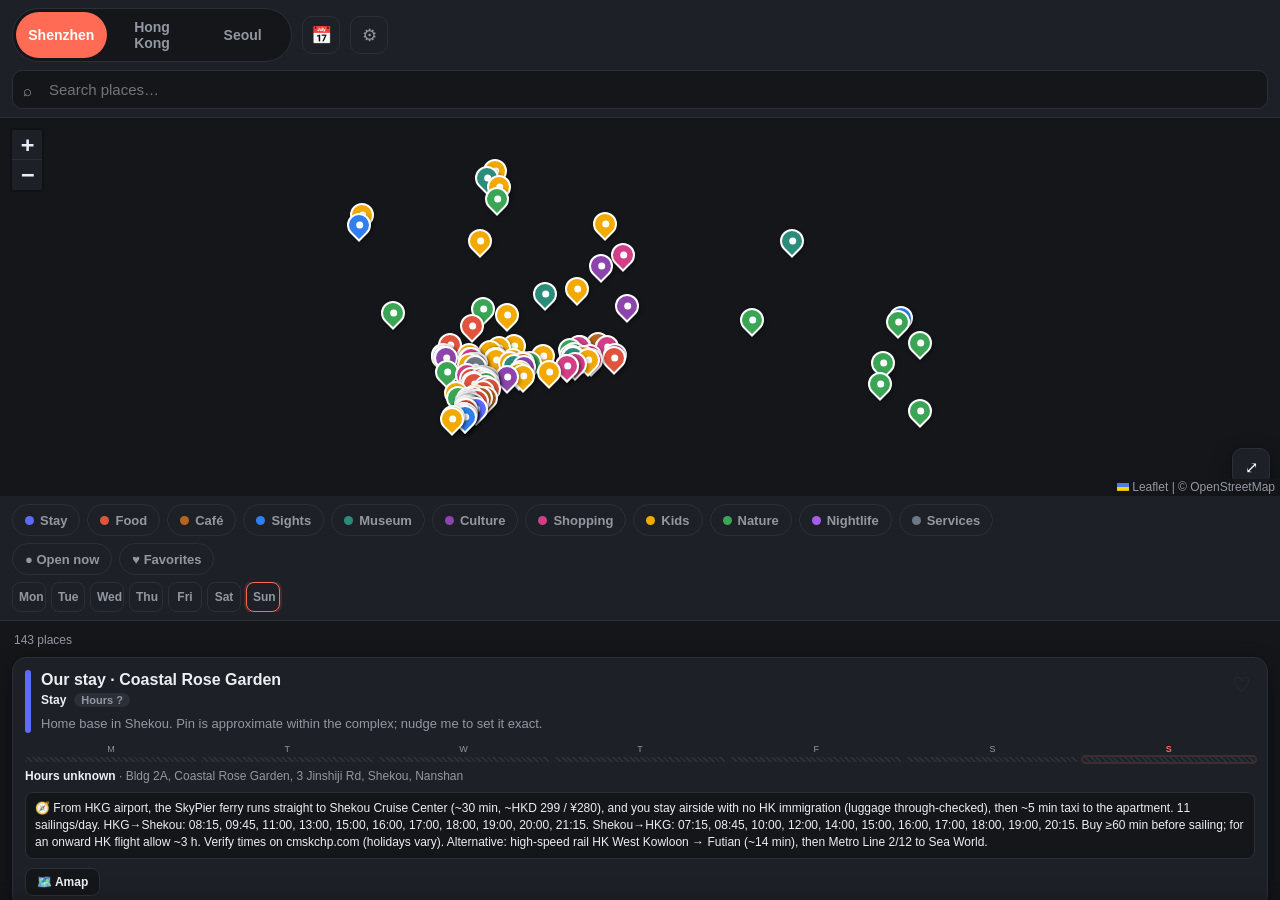
==== index.html @ 774f32a3 "Add 13 outdoor playgrounds within 45 min of Shekou (10 free park playgrounds + 3 paid outdoor farms)" ====
<!doctype html>
<html lang="en">
<head>
<meta charset="utf-8">
<meta name="viewport" content="width=device-width, initial-scale=1, maximum-scale=1, viewport-fit=cover">
<meta name="apple-mobile-web-app-capable" content="yes">
<meta name="apple-mobile-web-app-status-bar-style" content="black-translucent">
<meta name="theme-color" content="#14161a">
<title>Shenzhen · Seoul guide</title>
<style>
/* required styles */

.leaflet-pane,
.leaflet-tile,
.leaflet-marker-icon,
.leaflet-marker-shadow,
.leaflet-tile-container,
.leaflet-pane > svg,
.leaflet-pane > canvas,
.leaflet-zoom-box,
.leaflet-image-layer,
.leaflet-layer {
	position: absolute;
	left: 0;
	top: 0;
	}
.leaflet-container {
	overflow: hidden;
	}
.leaflet-tile,
.leaflet-marker-icon,
.leaflet-marker-shadow {
	-webkit-user-select: none;
	   -moz-user-select: none;
	        user-select: none;
	  -webkit-user-drag: none;
	}
/* Prevents IE11 from highlighting tiles in blue */
.leaflet-tile::selection {
	background: transparent;
}
/* Safari renders non-retina tile on retina better with this, but Chrome is worse */
.leaflet-safari .leaflet-tile {
	image-rendering: -webkit-optimize-contrast;
	}
/* hack that prevents hw layers "stretching" when loading new tiles */
.leaflet-safari .leaflet-tile-container {
	width: 1600px;
	height: 1600px;
	-webkit-transform-origin: 0 0;
	}
.leaflet-marker-icon,
.leaflet-marker-shadow {
	display: block;
	}
/* .leaflet-container svg: reset svg max-width decleration shipped in Joomla! (joomla.org) 3.x */
/* .leaflet-container img: map is broken in FF if you have max-width: 100% on tiles */
.leaflet-container .leaflet-overlay-pane svg {
	max-width: none !important;
	max-height: none !important;
	}
.leaflet-container .leaflet-marker-pane img,
.leaflet-container .leaflet-shadow-pane img,
.leaflet-container .leaflet-tile-pane img,
.leaflet-container img.leaflet-image-layer,
.leaflet-container .leaflet-tile {
	max-width: none !important;
	max-height: none !important;
	width: auto;
	padding: 0;
	}

.leaflet-container img.leaflet-tile {
	/* See: https://bugs.chromium.org/p/chromium/issues/detail?id=600120 */
	mix-blend-mode: plus-lighter;
}

.leaflet-container.leaflet-touch-zoom {
	-ms-touch-action: pan-x pan-y;
	touch-action: pan-x pan-y;
	}
.leaflet-container.leaflet-touch-drag {
	-ms-touch-action: pinch-zoom;
	/* Fallback for FF which doesn't support pinch-zoom */
	touch-action: none;
	touch-action: pinch-zoom;
}
.leaflet-container.leaflet-touch-drag.leaflet-touch-zoom {
	-ms-touch-action: none;
	touch-action: none;
}
.leaflet-container {
	-webkit-tap-highlight-color: transparent;
}
.leaflet-container a {
	-webkit-tap-highlight-color: rgba(51, 181, 229, 0.4);
}
.leaflet-tile {
	filter: inherit;
	visibility: hidden;
	}
.leaflet-tile-loaded {
	visibility: inherit;
	}
.leaflet-zoom-box {
	width: 0;
	height: 0;
	-moz-box-sizing: border-box;
	     box-sizing: border-box;
	z-index: 800;
	}
/* workaround for https://bugzilla.mozilla.org/show_bug.cgi?id=888319 */
.leaflet-overlay-pane svg {
	-moz-user-select: none;
	}

.leaflet-pane         { z-index: 400; }

.leaflet-tile-pane    { z-index: 200; }
.leaflet-overlay-pane { z-index: 400; }
.leaflet-shadow-pane  { z-index: 500; }
.leaflet-marker-pane  { z-index: 600; }
.leaflet-tooltip-pane   { z-index: 650; }
.leaflet-popup-pane   { z-index: 700; }

.leaflet-map-pane canvas { z-index: 100; }
.leaflet-map-pane svg    { z-index: 200; }

.leaflet-vml-shape {
	width: 1px;
	height: 1px;
	}
.lvml {
	behavior: url(#default#VML);
	display: inline-block;
	position: absolute;
	}


/* control positioning */

.leaflet-control {
	position: relative;
	z-index: 800;
	pointer-events: visiblePainted; /* IE 9-10 doesn't have auto */
	pointer-events: auto;
	}
.leaflet-top,
.leaflet-bottom {
	position: absolute;
	z-index: 1000;
	pointer-events: none;
	}
.leaflet-top {
	top: 0;
	}
.leaflet-right {
	right: 0;
	}
.leaflet-bottom {
	bottom: 0;
	}
.leaflet-left {
	left: 0;
	}
.leaflet-control {
	float: left;
	clear: both;
	}
.leaflet-right .leaflet-control {
	float: right;
	}
.leaflet-top .leaflet-control {
	margin-top: 10px;
	}
.leaflet-bottom .leaflet-control {
	margin-bottom: 10px;
	}
.leaflet-left .leaflet-control {
	margin-left: 10px;
	}
.leaflet-right .leaflet-control {
	margin-right: 10px;
	}


/* zoom and fade animations */

.leaflet-fade-anim .leaflet-popup {
	opacity: 0;
	-webkit-transition: opacity 0.2s linear;
	   -moz-transition: opacity 0.2s linear;
	        transition: opacity 0.2s linear;
	}
.leaflet-fade-anim .leaflet-map-pane .leaflet-popup {
	opacity: 1;
	}
.leaflet-zoom-animated {
	-webkit-transform-origin: 0 0;
	    -ms-transform-origin: 0 0;
	        transform-origin: 0 0;
	}
svg.leaflet-zoom-animated {
	will-change: transform;
}

.leaflet-zoom-anim .leaflet-zoom-animated {
	-webkit-transition: -webkit-transform 0.25s cubic-bezier(0,0,0.25,1);
	   -moz-transition:    -moz-transform 0.25s cubic-bezier(0,0,0.25,1);
	        transition:         transform 0.25s cubic-bezier(0,0,0.25,1);
	}
.leaflet-zoom-anim .leaflet-tile,
.leaflet-pan-anim .leaflet-tile {
	-webkit-transition: none;
	   -moz-transition: none;
	        transition: none;
	}

.leaflet-zoom-anim .leaflet-zoom-hide {
	visibility: hidden;
	}


/* cursors */

.leaflet-interactive {
	cursor: pointer;
	}
.leaflet-grab {
	cursor: -webkit-grab;
	cursor:    -moz-grab;
	cursor:         grab;
	}
.leaflet-crosshair,
.leaflet-crosshair .leaflet-interactive {
	cursor: crosshair;
	}
.leaflet-popup-pane,
.leaflet-control {
	cursor: auto;
	}
.leaflet-dragging .leaflet-grab,
.leaflet-dragging .leaflet-grab .leaflet-interactive,
.leaflet-dragging .leaflet-marker-draggable {
	cursor: move;
	cursor: -webkit-grabbing;
	cursor:    -moz-grabbing;
	cursor:         grabbing;
	}

/* marker & overlays interactivity */
.leaflet-marker-icon,
.leaflet-marker-shadow,
.leaflet-image-layer,
.leaflet-pane > svg path,
.leaflet-tile-container {
	pointer-events: none;
	}

.leaflet-marker-icon.leaflet-interactive,
.leaflet-image-layer.leaflet-interactive,
.leaflet-pane > svg path.leaflet-interactive,
svg.leaflet-image-layer.leaflet-interactive path {
	pointer-events: visiblePainted; /* IE 9-10 doesn't have auto */
	pointer-events: auto;
	}

/* visual tweaks */

.leaflet-container {
	background: #ddd;
	outline-offset: 1px;
	}
.leaflet-container a {
	color: #0078A8;
	}
.leaflet-zoom-box {
	border: 2px dotted #38f;
	background: rgba(255,255,255,0.5);
	}


/* general typography */
.leaflet-container {
	font-family: "Helvetica Neue", Arial, Helvetica, sans-serif;
	font-size: 12px;
	font-size: 0.75rem;
	line-height: 1.5;
	}


/* general toolbar styles */

.leaflet-bar {
	box-shadow: 0 1px 5px rgba(0,0,0,0.65);
	border-radius: 4px;
	}
.leaflet-bar a {
	background-color: #fff;
	border-bottom: 1px solid #ccc;
	width: 26px;
	height: 26px;
	line-height: 26px;
	display: block;
	text-align: center;
	text-decoration: none;
	color: black;
	}
.leaflet-bar a,
.leaflet-control-layers-toggle {
	background-position: 50% 50%;
	background-repeat: no-repeat;
	display: block;
	}
.leaflet-bar a:hover,
.leaflet-bar a:focus {
	background-color: #f4f4f4;
	}
.leaflet-bar a:first-child {
	border-top-left-radius: 4px;
	border-top-right-radius: 4px;
	}
.leaflet-bar a:last-child {
	border-bottom-left-radius: 4px;
	border-bottom-right-radius: 4px;
	border-bottom: none;
	}
.leaflet-bar a.leaflet-disabled {
	cursor: default;
	background-color: #f4f4f4;
	color: #bbb;
	}

.leaflet-touch .leaflet-bar a {
	width: 30px;
	height: 30px;
	line-height: 30px;
	}
.leaflet-touch .leaflet-bar a:first-child {
	border-top-left-radius: 2px;
	border-top-right-radius: 2px;
	}
.leaflet-touch .leaflet-bar a:last-child {
	border-bottom-left-radius: 2px;
	border-bottom-right-radius: 2px;
	}

/* zoom control */

.leaflet-control-zoom-in,
.leaflet-control-zoom-out {
	font: bold 18px 'Lucida Console', Monaco, monospace;
	text-indent: 1px;
	}

.leaflet-touch .leaflet-control-zoom-in, .leaflet-touch .leaflet-control-zoom-out  {
	font-size: 22px;
	}


/* layers control */

.leaflet-control-layers {
	box-shadow: 0 1px 5px rgba(0,0,0,0.4);
	background: #fff;
	border-radius: 5px;
	}
.leaflet-control-layers-toggle {
	background-image: url(images/layers.png);
	width: 36px;
	height: 36px;
	}
.leaflet-retina .leaflet-control-layers-toggle {
	background-image: url(images/layers-2x.png);
	background-size: 26px 26px;
	}
.leaflet-touch .leaflet-control-layers-toggle {
	width: 44px;
	height: 44px;
	}
.leaflet-control-layers .leaflet-control-layers-list,
.leaflet-control-layers-expanded .leaflet-control-layers-toggle {
	display: none;
	}
.leaflet-control-layers-expanded .leaflet-control-layers-list {
	display: block;
	position: relative;
	}
.leaflet-control-layers-expanded {
	padding: 6px 10px 6px 6px;
	color: #333;
	background: #fff;
	}
.leaflet-control-layers-scrollbar {
	overflow-y: scroll;
	overflow-x: hidden;
	padding-right: 5px;
	}
.leaflet-control-layers-selector {
	margin-top: 2px;
	position: relative;
	top: 1px;
	}
.leaflet-control-layers label {
	display: block;
	font-size: 13px;
	font-size: 1.08333em;
	}
.leaflet-control-layers-separator {
	height: 0;
	border-top: 1px solid #ddd;
	margin: 5px -10px 5px -6px;
	}

/* Default icon URLs */
.leaflet-default-icon-path { /* used only in path-guessing heuristic, see L.Icon.Default */
	background-image: url(images/marker-icon.png);
	}


/* attribution and scale controls */

.leaflet-container .leaflet-control-attribution {
	background: #fff;
	background: rgba(255, 255, 255, 0.8);
	margin: 0;
	}
.leaflet-control-attribution,
.leaflet-control-scale-line {
	padding: 0 5px;
	color: #333;
	line-height: 1.4;
	}
.leaflet-control-attribution a {
	text-decoration: none;
	}
.leaflet-control-attribution a:hover,
.leaflet-control-attribution a:focus {
	text-decoration: underline;
	}
.leaflet-attribution-flag {
	display: inline !important;
	vertical-align: baseline !important;
	width: 1em;
	height: 0.6669em;
	}
.leaflet-left .leaflet-control-scale {
	margin-left: 5px;
	}
.leaflet-bottom .leaflet-control-scale {
	margin-bottom: 5px;
	}
.leaflet-control-scale-line {
	border: 2px solid #777;
	border-top: none;
	line-height: 1.1;
	padding: 2px 5px 1px;
	white-space: nowrap;
	-moz-box-sizing: border-box;
	     box-sizing: border-box;
	background: rgba(255, 255, 255, 0.8);
	text-shadow: 1px 1px #fff;
	}
.leaflet-control-scale-line:not(:first-child) {
	border-top: 2px solid #777;
	border-bottom: none;
	margin-top: -2px;
	}
.leaflet-control-scale-line:not(:first-child):not(:last-child) {
	border-bottom: 2px solid #777;
	}

.leaflet-touch .leaflet-control-attribution,
.leaflet-touch .leaflet-control-layers,
.leaflet-touch .leaflet-bar {
	box-shadow: none;
	}
.leaflet-touch .leaflet-control-layers,
.leaflet-touch .leaflet-bar {
	border: 2px solid rgba(0,0,0,0.2);
	background-clip: padding-box;
	}


/* popup */

.leaflet-popup {
	position: absolute;
	text-align: center;
	margin-bottom: 20px;
	}
.leaflet-popup-content-wrapper {
	padding: 1px;
	text-align: left;
	border-radius: 12px;
	}
.leaflet-popup-content {
	margin: 13px 24px 13px 20px;
	line-height: 1.3;
	font-size: 13px;
	font-size: 1.08333em;
	min-height: 1px;
	}
.leaflet-popup-content p {
	margin: 17px 0;
	margin: 1.3em 0;
	}
.leaflet-popup-tip-container {
	width: 40px;
	height: 20px;
	position: absolute;
	left: 50%;
	margin-top: -1px;
	margin-left: -20px;
	overflow: hidden;
	pointer-events: none;
	}
.leaflet-popup-tip {
	width: 17px;
	height: 17px;
	padding: 1px;

	margin: -10px auto 0;
	pointer-events: auto;

	-webkit-transform: rotate(45deg);
	   -moz-transform: rotate(45deg);
	    -ms-transform: rotate(45deg);
	        transform: rotate(45deg);
	}
.leaflet-popup-content-wrapper,
.leaflet-popup-tip {
	background: white;
	color: #333;
	box-shadow: 0 3px 14px rgba(0,0,0,0.4);
	}
.leaflet-container a.leaflet-popup-close-button {
	position: absolute;
	top: 0;
	right: 0;
	border: none;
	text-align: center;
	width: 24px;
	height: 24px;
	font: 16px/24px Tahoma, Verdana, sans-serif;
	color: #757575;
	text-decoration: none;
	background: transparent;
	}
.leaflet-container a.leaflet-popup-close-button:hover,
.leaflet-container a.leaflet-popup-close-button:focus {
	color: #585858;
	}
.leaflet-popup-scrolled {
	overflow: auto;
	}

.leaflet-oldie .leaflet-popup-content-wrapper {
	-ms-zoom: 1;
	}
.leaflet-oldie .leaflet-popup-tip {
	width: 24px;
	margin: 0 auto;

	-ms-filter: "progid:DXImageTransform.Microsoft.Matrix(M11=0.70710678, M12=0.70710678, M21=-0.70710678, M22=0.70710678)";
	filter: progid:DXImageTransform.Microsoft.Matrix(M11=0.70710678, M12=0.70710678, M21=-0.70710678, M22=0.70710678);
	}

.leaflet-oldie .leaflet-control-zoom,
.leaflet-oldie .leaflet-control-layers,
.leaflet-oldie .leaflet-popup-content-wrapper,
.leaflet-oldie .leaflet-popup-tip {
	border: 1px solid #999;
	}


/* div icon */

.leaflet-div-icon {
	background: #fff;
	border: 1px solid #666;
	}


/* Tooltip */
/* Base styles for the element that has a tooltip */
.leaflet-tooltip {
	position: absolute;
	padding: 6px;
	background-color: #fff;
	border: 1px solid #fff;
	border-radius: 3px;
	color: #222;
	white-space: nowrap;
	-webkit-user-select: none;
	-moz-user-select: none;
	-ms-user-select: none;
	user-select: none;
	pointer-events: none;
	box-shadow: 0 1px 3px rgba(0,0,0,0.4);
	}
.leaflet-tooltip.leaflet-interactive {
	cursor: pointer;
	pointer-events: auto;
	}
.leaflet-tooltip-top:before,
.leaflet-tooltip-bottom:before,
.leaflet-tooltip-left:before,
.leaflet-tooltip-right:before {
	position: absolute;
	pointer-events: none;
	border: 6px solid transparent;
	background: transparent;
	content: "";
	}

/* Directions */

.leaflet-tooltip-bottom {
	margin-top: 6px;
}
.leaflet-tooltip-top {
	margin-top: -6px;
}
.leaflet-tooltip-bottom:before,
.leaflet-tooltip-top:before {
	left: 50%;
	margin-left: -6px;
	}
.leaflet-tooltip-top:before {
	bottom: 0;
	margin-bottom: -12px;
	border-top-color: #fff;
	}
.leaflet-tooltip-bottom:before {
	top: 0;
	margin-top: -12px;
	margin-left: -6px;
	border-bottom-color: #fff;
	}
.leaflet-tooltip-left {
	margin-left: -6px;
}
.leaflet-tooltip-right {
	margin-left: 6px;
}
.leaflet-tooltip-left:before,
.leaflet-tooltip-right:before {
	top: 50%;
	margin-top: -6px;
	}
.leaflet-tooltip-left:before {
	right: 0;
	margin-right: -12px;
	border-left-color: #fff;
	}
.leaflet-tooltip-right:before {
	left: 0;
	margin-left: -12px;
	border-right-color: #fff;
	}

/* Printing */

@media print {
	/* Prevent printers from removing background-images of controls. */
	.leaflet-control {
		-webkit-print-color-adjust: exact;
		print-color-adjust: exact;
		}
	}

/* ===== Shenzhen + Seoul travel guide — mobile-first ===== */
:root {
  --bg: #14161a;
  --surface: #1d2026;
  --ink: #eceef2;
  --ink-soft: #9298a2;
  --line: #2b2f37;
  --accent: #ff6b54;
  --accent-soft: rgba(255,107,84,.16);
  --fav: #ff6b54;
  --shadow: 0 1px 2px rgba(0,0,0,.45), 0 8px 22px rgba(0,0,0,.4);
  --radius: 14px;
  --tap: 44px;
  font-synthesis: none;
}
* { box-sizing: border-box; -webkit-tap-highlight-color: transparent; }
html, body { height: 100%; margin: 0; }
body {
  font-family: -apple-system, BlinkMacSystemFont, "Segoe UI", Roboto, "Helvetica Neue", Arial, "PingFang SC", "Apple SD Gothic Neo", sans-serif;
  color: var(--ink);
  background: var(--bg);
  color-scheme: dark;
  -webkit-text-size-adjust: 100%;
  overscroll-behavior: none;
}
#app { display: flex; flex-direction: column; height: 100dvh; }

/* ---------- Header ---------- */
header {
  flex: 0 0 auto;
  background: var(--surface);
  border-bottom: 1px solid var(--line);
  padding: max(8px, env(safe-area-inset-top)) 12px 8px;
  display: flex; flex-direction: column; gap: 8px;
  z-index: 30;
}
.toprow { display: flex; align-items: center; gap: 10px; }
.cityseg {
  display: inline-flex; background: var(--bg); border: 1px solid var(--line);
  border-radius: 999px; padding: 3px; flex: 1; max-width: 280px;
}
.cityseg button {
  flex: 1; border: 0; background: transparent; color: var(--ink-soft);
  font-size: 14px; font-weight: 600; padding: 7px 10px; border-radius: 999px;
  cursor: pointer; transition: all .15s; min-height: 34px;
}
.cityseg button.active { background: var(--accent); color: #fff; }
.gear {
  flex: 0 0 auto; width: 38px; height: 38px; border-radius: 10px;
  border: 1px solid var(--line); background: var(--surface); font-size: 17px;
  display: grid; place-items: center; cursor: pointer; color: var(--ink-soft);
}
.searchwrap { position: relative; }
.searchwrap input {
  width: 100%; padding: 10px 12px 10px 36px; font-size: 15px;
  border: 1px solid var(--line); border-radius: 10px; background: var(--bg);
  color: var(--ink); outline: none;
}
.searchwrap input:focus { border-color: var(--accent); background: var(--surface); }
.searchwrap .ic { position: absolute; left: 11px; top: 50%; transform: translateY(-50%); color: var(--ink-soft); font-size: 15px; pointer-events: none; }
.searchwrap .clr { position: absolute; right: 8px; top: 50%; transform: translateY(-50%); border: 0; background: var(--line); color: var(--ink-soft); width: 22px; height: 22px; border-radius: 999px; cursor: pointer; display: none; }
.searchwrap.has .clr { display: block; }

/* ---------- Map ---------- */
.mapwrap { flex: 0 0 auto; position: relative; height: 42vh; min-height: 200px; z-index: 10; }
body.mapbig .mapwrap { height: 72vh; }
#map { position: absolute; inset: 0; background: #14161a; }
.maptoggle {
  position: absolute; right: 10px; bottom: 10px; z-index: 500;
  background: var(--surface); border: 1px solid var(--line); border-radius: 10px;
  width: 38px; height: 38px; display: grid; place-items: center; font-size: 16px;
  box-shadow: var(--shadow); cursor: pointer;
}
/* Leaflet pin markers (DivIcon) */
.pin {
  width: 24px; height: 24px; border-radius: 50% 50% 50% 0;
  transform: rotate(-45deg); border: 2px solid #fff;
  box-shadow: 0 2px 4px rgba(0,0,0,.35); position: relative;
}
.pin .dot { position: absolute; inset: 0; margin: auto; width: 7px; height: 7px; background: #fff; border-radius: 50%; transform: rotate(45deg); }
.pin.fav::after {
  content: "♥"; position: absolute; top: -11px; right: -11px; transform: rotate(45deg);
  font-size: 12px; color: var(--fav); text-shadow: 0 0 2px #fff, 0 0 2px #fff;
}
.pin.active { width: 30px; height: 30px; z-index: 1000 !important; }

/* ---------- Filter bar ---------- */
.filters {
  flex: 0 0 auto; background: var(--surface); border-bottom: 1px solid var(--line);
  padding: 8px 0; display: flex; flex-direction: column; gap: 7px; z-index: 20;
}
.chiprow { display: flex; gap: 7px; overflow-x: auto; padding: 0 12px; scrollbar-width: none; -webkit-overflow-scrolling: touch; }
.chiprow::-webkit-scrollbar { display: none; }
.chip {
  flex: 0 0 auto; border: 1px solid var(--line); background: var(--surface);
  color: var(--ink-soft); border-radius: 999px; padding: 6px 12px; font-size: 13px;
  font-weight: 600; cursor: pointer; white-space: nowrap; display: inline-flex;
  align-items: center; gap: 6px; min-height: 32px;
}
.chip .swatch { width: 9px; height: 9px; border-radius: 50%; }
.chip.on { color: #fff; border-color: transparent; }
.chip.toggle.on { background: var(--accent); }
.chip.fav.on { background: var(--fav); }
.daystrip { display: flex; gap: 5px; overflow-x: auto; padding: 0 12px; scrollbar-width: none; }
.daystrip::-webkit-scrollbar { display: none; }
.daybtn {
  flex: 0 0 auto; width: 34px; height: 30px; border-radius: 8px; border: 1px solid var(--line);
  background: var(--surface); color: var(--ink-soft); font-size: 12px; font-weight: 600; cursor: pointer;
}
.daybtn.on { background: var(--accent); color: #fff; border-color: var(--accent); }
.daybtn.today { box-shadow: 0 0 0 2px var(--accent-soft); border-color: var(--accent); }

/* ---------- List ---------- */
.list { flex: 1 1 auto; overflow-y: auto; padding: 10px 12px calc(20px + env(safe-area-inset-bottom)); -webkit-overflow-scrolling: touch; }
.count { font-size: 12px; color: var(--ink-soft); margin: 2px 2px 10px; }
.card {
  background: var(--surface); border: 1px solid var(--line); border-radius: var(--radius);
  padding: 12px; margin-bottom: 10px; box-shadow: var(--shadow); cursor: pointer; position: relative;
  transition: border-color .15s;
}
.card.active { border-color: var(--accent); }
.card .top { display: flex; align-items: flex-start; gap: 10px; }
.card .cat { flex: 0 0 auto; width: 6px; align-self: stretch; border-radius: 99px; min-height: 38px; }
.card .body { flex: 1 1 auto; min-width: 0; }
.card h3 { margin: 0 0 3px; font-size: 16px; font-weight: 700; line-height: 1.25; }
.card .meta { font-size: 12px; color: var(--ink-soft); display: flex; flex-wrap: wrap; gap: 4px 8px; align-items: center; }
.card .catname { color: var(--ink); font-weight: 600; }
.card .desc { font-size: 13px; color: var(--ink-soft); margin: 8px 0 0; line-height: 1.4; }
.heart {
  flex: 0 0 auto; width: 36px; height: 36px; border: 0; background: transparent;
  font-size: 21px; line-height: 1; cursor: pointer; color: var(--line); margin: -4px -4px 0 0;
}
.heart.on { color: var(--fav); }

.status { font-weight: 700; padding: 1px 7px; border-radius: 999px; font-size: 11px; }
.status.open { background: rgba(54,179,107,.18); color: #5fd699; }
.status.closed { background: rgba(255,99,77,.16); color: #ff8a73; }
.status.unknown { background: var(--line); color: var(--ink-soft); }
.price { font-weight: 600; color: var(--ink); }
.price .eur { color: var(--ink-soft); font-weight: 500; }
.free { color: #5fd699; font-weight: 600; }

/* week dots */
.week { display: flex; gap: 4px; margin-top: 9px; }
.week .d { flex: 1; display: flex; flex-direction: column; align-items: center; gap: 3px; }
.week .d .lbl { font-size: 9px; color: var(--ink-soft); text-transform: uppercase; letter-spacing: .02em; }
.week .d .o { width: 100%; height: 5px; border-radius: 99px; background: var(--line); }
.week .d.open .o { background: var(--catcolor, var(--accent)); }
.week .d.unknown .o { background: repeating-linear-gradient(45deg, var(--line), var(--line) 2px, transparent 2px, transparent 4px); }
.week .d.today .lbl { color: var(--accent); font-weight: 800; }
.week .d.today .o { box-shadow: 0 0 0 2px var(--accent-soft); }
.hourline { font-size: 12px; color: var(--ink-soft); margin-top: 7px; }
.hourline b { color: var(--ink); }

.empty { text-align: center; color: var(--ink-soft); padding: 40px 20px; font-size: 14px; }

/* ---------- Leaflet dark ---------- */
.leaflet-container { background: #14161a; }
.leaflet-tile { filter: invert(1) hue-rotate(180deg) brightness(.9) contrast(1.05); }
.leaflet-bar a, .leaflet-bar a:hover { background: var(--surface); color: var(--ink); border-color: var(--line); }
.leaflet-control-attribution { background: rgba(20,22,26,.72) !important; }
.leaflet-control-attribution, .leaflet-control-attribution a { color: var(--ink-soft) !important; }
.leaflet-popup-content-wrapper, .leaflet-popup-tip { border-radius: 12px; background: var(--surface); color: var(--ink); box-shadow: var(--shadow); }
.leaflet-popup-content { margin: 10px 12px; font-family: inherit; }
.leaflet-popup-close-button { color: var(--ink-soft) !important; }
.pop h3 { margin: 0 0 4px; font-size: 15px; }
.pop .meta { font-size: 12px; color: var(--ink-soft); }
.pop .acts { display: flex; gap: 8px; margin-top: 8px; }
.pop a, .pop button.popfav {
  font-size: 12px; font-weight: 600; text-decoration: none; padding: 5px 9px;
  border-radius: 8px; border: 1px solid var(--line); background: var(--surface); color: var(--ink); cursor: pointer;
}
.pop button.popfav.on { color: var(--fav); border-color: var(--fav); }

/* ---------- Settings sheet ---------- */
.sheet-backdrop { position: fixed; inset: 0; background: rgba(0,0,0,.35); z-index: 1000; display: none; }
.sheet-backdrop.show { display: block; }
.sheet {
  position: fixed; left: 0; right: 0; bottom: 0; z-index: 1001; background: var(--surface);
  border-radius: 18px 18px 0 0; padding: 16px 16px calc(20px + env(safe-area-inset-bottom));
  transform: translateY(100%); transition: transform .22s ease; box-shadow: 0 -4px 20px rgba(0,0,0,.15);
}
.sheet.show { transform: translateY(0); }
.sheet h2 { margin: 4px 0 14px; font-size: 16px; }
.sheet .grab { width: 40px; height: 4px; background: var(--line); border-radius: 99px; margin: 0 auto 12px; }
.raterow { display: flex; align-items: center; justify-content: space-between; gap: 12px; margin-bottom: 12px; }
.raterow label { font-size: 14px; }
.raterow .sub { font-size: 12px; color: var(--ink-soft); }
.raterow input { width: 110px; padding: 8px 10px; border: 1px solid var(--line); border-radius: 8px; font-size: 14px; text-align: right; background: var(--bg); color: var(--ink); }
.sheet .note { font-size: 12px; color: var(--ink-soft); margin-top: 6px; line-height: 1.4; }
.sheet .done { width: 100%; margin-top: 8px; padding: 12px; border: 0; border-radius: 10px; background: var(--accent); color: #fff; font-size: 15px; font-weight: 600; cursor: pointer; }

/* ---------- Photos ---------- */
.photos { display: flex; gap: 6px; overflow-x: auto; margin: 2px 0 9px; scrollbar-width: none; -webkit-overflow-scrolling: touch; }
.photos::-webkit-scrollbar { display: none; }
.photos img { height: 92px; width: 124px; flex: 0 0 auto; object-fit: cover; border-radius: 10px; background: var(--line); cursor: zoom-in; }
.pop .pophero { width: 100%; height: 116px; object-fit: cover; border-radius: 8px; margin-bottom: 7px; display: block; }

/* ---------- Commute ---------- */
.commute { font-size: 12px; color: var(--ink); background: var(--bg); border: 1px solid var(--line); border-radius: 8px; padding: 7px 9px; margin-top: 9px; line-height: 1.4; }

/* ---------- Contact ---------- */
.contacts { display: flex; gap: 8px; margin-top: 9px; }
.contact { display: inline-flex; align-items: center; gap: 5px; font-size: 12px; font-weight: 600; text-decoration: none; padding: 6px 11px; border-radius: 8px; border: 1px solid var(--line); background: var(--bg); color: var(--ink); cursor: pointer; }
.contact:active { background: var(--surface); }
.pop .acts .contact { background: var(--surface); }

/* ---------- Toast ---------- */
.toast { position: fixed; left: 50%; bottom: calc(24px + env(safe-area-inset-bottom)); transform: translateX(-50%) translateY(20px); background: var(--ink); color: var(--bg); font-size: 13px; font-weight: 600; padding: 10px 16px; border-radius: 10px; box-shadow: var(--shadow); opacity: 0; transition: opacity .2s, transform .2s; z-index: 3000; pointer-events: none; max-width: 86vw; text-align: center; }
.toast.show { opacity: 1; transform: translateX(-50%) translateY(0); }

/* ---------- Events ---------- */
.evbtn { position: relative; }
.evbadge { position: absolute; top: -4px; right: -4px; min-width: 16px; height: 16px; padding: 0 4px; background: var(--accent); color: #fff; font-size: 10px; font-weight: 700; border-radius: 999px; display: none; align-items: center; justify-content: center; }
.evbadge.show { display: flex; }
.ev-overlay { position: fixed; inset: 0; background: var(--bg); z-index: 1500; transform: translateY(100%); transition: transform .26s ease; display: flex; flex-direction: column; }
.ev-overlay.show { transform: translateY(0); }
.ev-head { display: flex; align-items: center; gap: 10px; padding: max(10px, env(safe-area-inset-top)) 14px 10px; border-bottom: 1px solid var(--line); }
.ev-head h2 { margin: 0; font-size: 17px; }
.ev-head .ev-sub { color: var(--ink-soft); font-size: 12px; margin-left: auto; text-align: right; }
.ev-close { border: 0; background: none; color: var(--accent); font-size: 15px; font-weight: 600; cursor: pointer; padding: 4px 2px; }
.ev-dates { display: flex; gap: 7px; overflow-x: auto; padding: 10px 14px; border-bottom: 1px solid var(--line); scrollbar-width: none; }
.ev-dates::-webkit-scrollbar { display: none; }
.evdate { flex: 0 0 auto; border: 1px solid var(--line); background: var(--surface); color: var(--ink-soft); border-radius: 999px; padding: 7px 13px; font-size: 13px; font-weight: 600; cursor: pointer; white-space: nowrap; }
.evdate.on { background: var(--accent); color: #fff; border-color: transparent; }
.evdate.today { box-shadow: 0 0 0 2px var(--accent-soft); border-color: var(--accent); }
.ev-list { flex: 1 1 auto; overflow-y: auto; padding: 12px 14px calc(24px + env(safe-area-inset-bottom)); }
.ev-card { background: var(--surface); border: 1px solid var(--line); border-radius: var(--radius); padding: 12px; margin-bottom: 10px; box-shadow: var(--shadow); overflow: hidden; }
.ev-card .ev-photo { width: 100%; height: 144px; object-fit: cover; border-radius: 10px; margin-bottom: 9px; display: block; background: var(--line); }
.ev-card .ev-cat { display: inline-block; color: #fff; font-size: 11px; font-weight: 700; padding: 2px 9px; border-radius: 999px; margin-bottom: 6px; }
.ev-card h3 { margin: 0 0 6px; font-size: 16px; line-height: 1.25; }
.ev-meta { font-size: 12.5px; color: var(--ink-soft); margin-bottom: 3px; display: flex; flex-wrap: wrap; gap: 4px 8px; align-items: center; }
.ev-card p.desc { font-size: 13px; color: var(--ink-soft); margin: 8px 0 0; line-height: 1.4; }
.ev-acts { display: flex; gap: 8px; margin-top: 10px; }
.ev-card .ev-citytag { display: inline-block; margin-left: 7px; font-size: 11px; font-weight: 700; color: var(--ink-soft); border: 1px solid var(--line); border-radius: 999px; padding: 1px 9px; vertical-align: middle; }
.evdate small { display: block; font-size: 9px; font-weight: 700; opacity: .75; letter-spacing: .04em; }

/* ---------- Lightbox ---------- */
.lightbox { position: fixed; inset: 0; background: rgba(0,0,0,.93); z-index: 2000; display: none; align-items: center; justify-content: center; }
.lightbox.show { display: flex; }
.lightbox img { max-width: 96vw; max-height: 82vh; object-fit: contain; border-radius: 8px; }
.lightbox .lbnav { position: absolute; top: 0; bottom: 0; width: 34%; }
.lightbox .lbprev { left: 0; } .lightbox .lbnext { right: 0; }
.lightbox .lbclose { position: absolute; top: calc(8px + env(safe-area-inset-top)); right: 16px; color: #fff; font-size: 32px; line-height: 1; background: none; border: 0; cursor: pointer; z-index: 2; }
.lightbox .lbcount { position: absolute; bottom: calc(18px + env(safe-area-inset-bottom)); left: 0; right: 0; text-align: center; color: rgba(255,255,255,.85); font-size: 13px; }

</style>
</head>
<body>
<div id="app">
  <header>
    <div class="toprow">
      <div class="cityseg" id="cityseg"></div>
      <button class="gear evbtn" id="evbtn" aria-label="Events">📅<span class="evbadge" id="evbadge"></span></button>
      <button class="gear" id="gear" aria-label="Settings">⚙</button>
    </div>
    <div class="searchwrap" id="searchwrap">
      <span class="ic">⌕</span>
      <input id="search" type="search" placeholder="Search places…" autocomplete="off" autocorrect="off">
      <button class="clr" id="clr" aria-label="Clear">×</button>
    </div>
  </header>

  <div class="mapwrap">
    <div id="map"></div>
    <button class="maptoggle" id="maptoggle" aria-label="Resize map">⤢</button>
  </div>

  <div class="filters">
    <div class="chiprow catchips" id="catchips"></div>
    <div class="chiprow">
      <button class="chip toggle" data-toggle="open">● Open now</button>
      <button class="chip fav" data-toggle="fav">♥ Favorites</button>
    </div>
    <div class="daystrip" id="daystrip"></div>
  </div>

  <div class="list">
    <div class="count" id="count"></div>
    <div class="list-items" id="listItems"></div>
  </div>
</div>

<div class="ev-overlay" id="evOverlay">
  <div class="ev-head">
    <button class="ev-close" id="evClose">‹ Map</button>
    <h2>Events</h2>
    <span class="ev-sub" id="evSub"></span>
  </div>
  <div class="ev-dates" id="evDates"></div>
  <div class="ev-list" id="evList"></div>
</div>

<div class="sheet-backdrop" id="backdrop"></div>
<div class="sheet" id="sheet">
  <div class="grab"></div>
  <h2>Exchange rates</h2>
  <div class="raterow"><div><label>1 CNY (¥)</label><div class="sub">Chinese yuan → euro</div></div><input id="rate-CNY" type="number" step="0.001" inputmode="decimal"></div>
  <div class="raterow"><div><label>1 HKD (HK$)</label><div class="sub">Hong Kong dollar → euro</div></div><input id="rate-HKD" type="number" step="0.001" inputmode="decimal"></div>
  <div class="raterow"><div><label>1 KRW (₩)</label><div class="sub">Korean won → euro</div></div><input id="rate-KRW" type="number" step="0.00001" inputmode="decimal"></div>
  <p class="note">Prices show local currency with a € estimate. Update rates before your trip for accuracy. Saved on this device.</p>
  <button class="done" id="sheet-done">Done</button>
</div>

<script>
/* @preserve
 * Leaflet 1.9.4, a JS library for interactive maps. https://leafletjs.com
 * (c) 2010-2023 Vladimir Agafonkin, (c) 2010-2011 CloudMade
 */
!function(t,e){"object"==typeof exports&&"undefined"!=typeof module?e(exports):"function"==typeof define&&define.amd?define(["exports"],e):e((t="undefined"!=typeof globalThis?globalThis:t||self).leaflet={})}(this,function(t){"use strict";function l(t){for(var e,i,n=1,o=arguments.length;n<o;n++)for(e in i=arguments[n])t[e]=i[e];return t}var R=Object.create||function(t){return N.prototype=t,new N};function N(){}function a(t,e){var i,n=Array.prototype.slice;return t.bind?t.bind.apply(t,n.call(arguments,1)):(i=n.call(arguments,2),function(){return t.apply(e,i.length?i.concat(n.call(arguments)):arguments)})}var D=0;function h(t){return"_leaflet_id"in t||(t._leaflet_id=++D),t._leaflet_id}function j(t,e,i){var n,o,s=function(){n=!1,o&&(r.apply(i,o),o=!1)},r=function(){n?o=arguments:(t.apply(i,arguments),setTimeout(s,e),n=!0)};return r}function H(t,e,i){var n=e[1],e=e[0],o=n-e;return t===n&&i?t:((t-e)%o+o)%o+e}function u(){return!1}function i(t,e){return!1===e?t:(e=Math.pow(10,void 0===e?6:e),Math.round(t*e)/e)}function W(t){return t.trim?t.trim():t.replace(/^\s+|\s+$/g,"")}function F(t){return W(t).split(/\s+/)}function c(t,e){for(var i in Object.prototype.hasOwnProperty.call(t,"options")||(t.options=t.options?R(t.options):{}),e)t.options[i]=e[i];return t.options}function U(t,e,i){var n,o=[];for(n in t)o.push(encodeURIComponent(i?n.toUpperCase():n)+"="+encodeURIComponent(t[n]));return(e&&-1!==e.indexOf("?")?"&":"?")+o.join("&")}var V=/\{ *([\w_ -]+) *\}/g;function q(t,i){return t.replace(V,function(t,e){e=i[e];if(void 0===e)throw new Error("No value provided for variable "+t);return e="function"==typeof e?e(i):e})}var d=Array.isArray||function(t){return"[object Array]"===Object.prototype.toString.call(t)};function G(t,e){for(var i=0;i<t.length;i++)if(t[i]===e)return i;return-1}var K="[data-uri]";function Y(t){return window["webkit"+t]||window["moz"+t]||window["ms"+t]}var X=0;function J(t){var e=+new Date,i=Math.max(0,16-(e-X));return X=e+i,window.setTimeout(t,i)}var $=window.requestAnimationFrame||Y("RequestAnimationFrame")||J,Q=window.cancelAnimationFrame||Y("CancelAnimationFrame")||Y("CancelRequestAnimationFrame")||function(t){window.clearTimeout(t)};function x(t,e,i){if(!i||$!==J)return $.call(window,a(t,e));t.call(e)}function r(t){t&&Q.call(window,t)}var tt={__proto__:null,extend:l,create:R,bind:a,get lastId(){return D},stamp:h,throttle:j,wrapNum:H,falseFn:u,formatNum:i,trim:W,splitWords:F,setOptions:c,getParamString:U,template:q,isArray:d,indexOf:G,emptyImageUrl:K,requestFn:$,cancelFn:Q,requestAnimFrame:x,cancelAnimFrame:r};function et(){}et.extend=function(t){function e(){c(this),this.initialize&&this.initialize.apply(this,arguments),this.callInitHooks()}var i,n=e.__super__=this.prototype,o=R(n);for(i in(o.constructor=e).prototype=o,this)Object.prototype.hasOwnProperty.call(this,i)&&"prototype"!==i&&"__super__"!==i&&(e[i]=this[i]);if(t.statics&&l(e,t.statics),t.includes){var s=t.includes;if("undefined"!=typeof L&&L&&L.Mixin){s=d(s)?s:[s];for(var r=0;r<s.length;r++)s[r]===L.Mixin.Events&&console.warn("Deprecated include of L.Mixin.Events: this property will be removed in future releases, please inherit from L.Evented instead.",(new Error).stack)}l.apply(null,[o].concat(t.includes))}return l(o,t),delete o.statics,delete o.includes,o.options&&(o.options=n.options?R(n.options):{},l(o.options,t.options)),o._initHooks=[],o.callInitHooks=function(){if(!this._initHooksCalled){n.callInitHooks&&n.callInitHooks.call(this),this._initHooksCalled=!0;for(var t=0,e=o._initHooks.length;t<e;t++)o._initHooks[t].call(this)}},e},et.include=function(t){var e=this.prototype.options;return l(this.prototype,t),t.options&&(this.prototype.options=e,this.mergeOptions(t.options)),this},et.mergeOptions=function(t){return l(this.prototype.options,t),this},et.addInitHook=function(t){var e=Array.prototype.slice.call(arguments,1),i="function"==typeof t?t:function(){this[t].apply(this,e)};return this.prototype._initHooks=this.prototype._initHooks||[],this.prototype._initHooks.push(i),this};var e={on:function(t,e,i){if("object"==typeof t)for(var n in t)this._on(n,t[n],e);else for(var o=0,s=(t=F(t)).length;o<s;o++)this._on(t[o],e,i);return this},off:function(t,e,i){if(arguments.length)if("object"==typeof t)for(var n in t)this._off(n,t[n],e);else{t=F(t);for(var o=1===arguments.length,s=0,r=t.length;s<r;s++)o?this._off(t[s]):this._off(t[s],e,i)}else delete this._events;return this},_on:function(t,e,i,n){"function"!=typeof e?console.warn("wrong listener type: "+typeof e):!1===this._listens(t,e,i)&&(e={fn:e,ctx:i=i===this?void 0:i},n&&(e.once=!0),this._events=this._events||{},this._events[t]=this._events[t]||[],this._events[t].push(e))},_off:function(t,e,i){var n,o,s;if(this._events&&(n=this._events[t]))if(1===arguments.length){if(this._firingCount)for(o=0,s=n.length;o<s;o++)n[o].fn=u;delete this._events[t]}else"function"!=typeof e?console.warn("wrong listener type: "+typeof e):!1!==(e=this._listens(t,e,i))&&(i=n[e],this._firingCount&&(i.fn=u,this._events[t]=n=n.slice()),n.splice(e,1))},fire:function(t,e,i){if(this.listens(t,i)){var n=l({},e,{type:t,target:this,sourceTarget:e&&e.sourceTarget||this});if(this._events){var o=this._events[t];if(o){this._firingCount=this._firingCount+1||1;for(var s=0,r=o.length;s<r;s++){var a=o[s],h=a.fn;a.once&&this.off(t,h,a.ctx),h.call(a.ctx||this,n)}this._firingCount--}}i&&this._propagateEvent(n)}return this},listens:function(t,e,i,n){"string"!=typeof t&&console.warn('"string" type argument expected');var o=e,s=("function"!=typeof e&&(n=!!e,i=o=void 0),this._events&&this._events[t]);if(s&&s.length&&!1!==this._listens(t,o,i))return!0;if(n)for(var r in this._eventParents)if(this._eventParents[r].listens(t,e,i,n))return!0;return!1},_listens:function(t,e,i){if(this._events){var n=this._events[t]||[];if(!e)return!!n.length;i===this&&(i=void 0);for(var o=0,s=n.length;o<s;o++)if(n[o].fn===e&&n[o].ctx===i)return o}return!1},once:function(t,e,i){if("object"==typeof t)for(var n in t)this._on(n,t[n],e,!0);else for(var o=0,s=(t=F(t)).length;o<s;o++)this._on(t[o],e,i,!0);return this},addEventParent:function(t){return this._eventParents=this._eventParents||{},this._eventParents[h(t)]=t,this},removeEventParent:function(t){return this._eventParents&&delete this._eventParents[h(t)],this},_propagateEvent:function(t){for(var e in this._eventParents)this._eventParents[e].fire(t.type,l({layer:t.target,propagatedFrom:t.target},t),!0)}},it=(e.addEventListener=e.on,e.removeEventListener=e.clearAllEventListeners=e.off,e.addOneTimeEventListener=e.once,e.fireEvent=e.fire,e.hasEventListeners=e.listens,et.extend(e));function p(t,e,i){this.x=i?Math.round(t):t,this.y=i?Math.round(e):e}var nt=Math.trunc||function(t){return 0<t?Math.floor(t):Math.ceil(t)};function m(t,e,i){return t instanceof p?t:d(t)?new p(t[0],t[1]):null==t?t:"object"==typeof t&&"x"in t&&"y"in t?new p(t.x,t.y):new p(t,e,i)}function f(t,e){if(t)for(var i=e?[t,e]:t,n=0,o=i.length;n<o;n++)this.extend(i[n])}function _(t,e){return!t||t instanceof f?t:new f(t,e)}function s(t,e){if(t)for(var i=e?[t,e]:t,n=0,o=i.length;n<o;n++)this.extend(i[n])}function g(t,e){return t instanceof s?t:new s(t,e)}function v(t,e,i){if(isNaN(t)||isNaN(e))throw new Error("Invalid LatLng object: ("+t+", "+e+")");this.lat=+t,this.lng=+e,void 0!==i&&(this.alt=+i)}function w(t,e,i){return t instanceof v?t:d(t)&&"object"!=typeof t[0]?3===t.length?new v(t[0],t[1],t[2]):2===t.length?new v(t[0],t[1]):null:null==t?t:"object"==typeof t&&"lat"in t?new v(t.lat,"lng"in t?t.lng:t.lon,t.alt):void 0===e?null:new v(t,e,i)}p.prototype={clone:function(){return new p(this.x,this.y)},add:function(t){return this.clone()._add(m(t))},_add:function(t){return this.x+=t.x,this.y+=t.y,this},subtract:function(t){return this.clone()._subtract(m(t))},_subtract:function(t){return this.x-=t.x,this.y-=t.y,this},divideBy:function(t){return this.clone()._divideBy(t)},_divideBy:function(t){return this.x/=t,this.y/=t,this},multiplyBy:function(t){return this.clone()._multiplyBy(t)},_multiplyBy:function(t){return this.x*=t,this.y*=t,this},scaleBy:function(t){return new p(this.x*t.x,this.y*t.y)},unscaleBy:function(t){return new p(this.x/t.x,this.y/t.y)},round:function(){return this.clone()._round()},_round:function(){return this.x=Math.round(this.x),this.y=Math.round(this.y),this},floor:function(){return this.clone()._floor()},_floor:function(){return this.x=Math.floor(this.x),this.y=Math.floor(this.y),this},ceil:function(){return this.clone()._ceil()},_ceil:function(){return this.x=Math.ceil(this.x),this.y=Math.ceil(this.y),this},trunc:function(){return this.clone()._trunc()},_trunc:function(){return this.x=nt(this.x),this.y=nt(this.y),this},distanceTo:function(t){var e=(t=m(t)).x-this.x,t=t.y-this.y;return Math.sqrt(e*e+t*t)},equals:function(t){return(t=m(t)).x===this.x&&t.y===this.y},contains:function(t){return t=m(t),Math.abs(t.x)<=Math.abs(this.x)&&Math.abs(t.y)<=Math.abs(this.y)},toString:function(){return"Point("+i(this.x)+", "+i(this.y)+")"}},f.prototype={extend:function(t){var e,i;if(t){if(t instanceof p||"number"==typeof t[0]||"x"in t)e=i=m(t);else if(e=(t=_(t)).min,i=t.max,!e||!i)return this;this.min||this.max?(this.min.x=Math.min(e.x,this.min.x),this.max.x=Math.max(i.x,this.max.x),this.min.y=Math.min(e.y,this.min.y),this.max.y=Math.max(i.y,this.max.y)):(this.min=e.clone(),this.max=i.clone())}return this},getCenter:function(t){return m((this.min.x+this.max.x)/2,(this.min.y+this.max.y)/2,t)},getBottomLeft:function(){return m(this.min.x,this.max.y)},getTopRight:function(){return m(this.max.x,this.min.y)},getTopLeft:function(){return this.min},getBottomRight:function(){return this.max},getSize:function(){return this.max.subtract(this.min)},contains:function(t){var e,i;return(t=("number"==typeof t[0]||t instanceof p?m:_)(t))instanceof f?(e=t.min,i=t.max):e=i=t,e.x>=this.min.x&&i.x<=this.max.x&&e.y>=this.min.y&&i.y<=this.max.y},intersects:function(t){t=_(t);var e=this.min,i=this.max,n=t.min,t=t.max,o=t.x>=e.x&&n.x<=i.x,t=t.y>=e.y&&n.y<=i.y;return o&&t},overlaps:function(t){t=_(t);var e=this.min,i=this.max,n=t.min,t=t.max,o=t.x>e.x&&n.x<i.x,t=t.y>e.y&&n.y<i.y;return o&&t},isValid:function(){return!(!this.min||!this.max)},pad:function(t){var e=this.min,i=this.max,n=Math.abs(e.x-i.x)*t,t=Math.abs(e.y-i.y)*t;return _(m(e.x-n,e.y-t),m(i.x+n,i.y+t))},equals:function(t){return!!t&&(t=_(t),this.min.equals(t.getTopLeft())&&this.max.equals(t.getBottomRight()))}},s.prototype={extend:function(t){var e,i,n=this._southWest,o=this._northEast;if(t instanceof v)i=e=t;else{if(!(t instanceof s))return t?this.extend(w(t)||g(t)):this;if(e=t._southWest,i=t._northEast,!e||!i)return this}return n||o?(n.lat=Math.min(e.lat,n.lat),n.lng=Math.min(e.lng,n.lng),o.lat=Math.max(i.lat,o.lat),o.lng=Math.max(i.lng,o.lng)):(this._southWest=new v(e.lat,e.lng),this._northEast=new v(i.lat,i.lng)),this},pad:function(t){var e=this._southWest,i=this._northEast,n=Math.abs(e.lat-i.lat)*t,t=Math.abs(e.lng-i.lng)*t;return new s(new v(e.lat-n,e.lng-t),new v(i.lat+n,i.lng+t))},getCenter:function(){return new v((this._southWest.lat+this._northEast.lat)/2,(this._southWest.lng+this._northEast.lng)/2)},getSouthWest:function(){return this._southWest},getNorthEast:function(){return this._northEast},getNorthWest:function(){return new v(this.getNorth(),this.getWest())},getSouthEast:function(){return new v(this.getSouth(),this.getEast())},getWest:function(){return this._southWest.lng},getSouth:function(){return this._southWest.lat},getEast:function(){return this._northEast.lng},getNorth:function(){return this._northEast.lat},contains:function(t){t=("number"==typeof t[0]||t instanceof v||"lat"in t?w:g)(t);var e,i,n=this._southWest,o=this._northEast;return t instanceof s?(e=t.getSouthWest(),i=t.getNorthEast()):e=i=t,e.lat>=n.lat&&i.lat<=o.lat&&e.lng>=n.lng&&i.lng<=o.lng},intersects:function(t){t=g(t);var e=this._southWest,i=this._northEast,n=t.getSouthWest(),t=t.getNorthEast(),o=t.lat>=e.lat&&n.lat<=i.lat,t=t.lng>=e.lng&&n.lng<=i.lng;return o&&t},overlaps:function(t){t=g(t);var e=this._southWest,i=this._northEast,n=t.getSouthWest(),t=t.getNorthEast(),o=t.lat>e.lat&&n.lat<i.lat,t=t.lng>e.lng&&n.lng<i.lng;return o&&t},toBBoxString:function(){return[this.getWest(),this.getSouth(),this.getEast(),this.getNorth()].join(",")},equals:function(t,e){return!!t&&(t=g(t),this._southWest.equals(t.getSouthWest(),e)&&this._northEast.equals(t.getNorthEast(),e))},isValid:function(){return!(!this._southWest||!this._northEast)}};var ot={latLngToPoint:function(t,e){t=this.projection.project(t),e=this.scale(e);return this.transformation._transform(t,e)},pointToLatLng:function(t,e){e=this.scale(e),t=this.transformation.untransform(t,e);return this.projection.unproject(t)},project:function(t){return this.projection.project(t)},unproject:function(t){return this.projection.unproject(t)},scale:function(t){return 256*Math.pow(2,t)},zoom:function(t){return Math.log(t/256)/Math.LN2},getProjectedBounds:function(t){var e;return this.infinite?null:(e=this.projection.bounds,t=this.scale(t),new f(this.transformation.transform(e.min,t),this.transformation.transform(e.max,t)))},infinite:!(v.prototype={equals:function(t,e){return!!t&&(t=w(t),Math.max(Math.abs(this.lat-t.lat),Math.abs(this.lng-t.lng))<=(void 0===e?1e-9:e))},toString:function(t){return"LatLng("+i(this.lat,t)+", "+i(this.lng,t)+")"},distanceTo:function(t){return st.distance(this,w(t))},wrap:function(){return st.wrapLatLng(this)},toBounds:function(t){var t=180*t/40075017,e=t/Math.cos(Math.PI/180*this.lat);return g([this.lat-t,this.lng-e],[this.lat+t,this.lng+e])},clone:function(){return new v(this.lat,this.lng,this.alt)}}),wrapLatLng:function(t){var e=this.wrapLng?H(t.lng,this.wrapLng,!0):t.lng;return new v(this.wrapLat?H(t.lat,this.wrapLat,!0):t.lat,e,t.alt)},wrapLatLngBounds:function(t){var e=t.getCenter(),i=this.wrapLatLng(e),n=e.lat-i.lat,e=e.lng-i.lng;return 0==n&&0==e?t:(i=t.getSouthWest(),t=t.getNorthEast(),new s(new v(i.lat-n,i.lng-e),new v(t.lat-n,t.lng-e)))}},st=l({},ot,{wrapLng:[-180,180],R:6371e3,distance:function(t,e){var i=Math.PI/180,n=t.lat*i,o=e.lat*i,s=Math.sin((e.lat-t.lat)*i/2),e=Math.sin((e.lng-t.lng)*i/2),t=s*s+Math.cos(n)*Math.cos(o)*e*e,i=2*Math.atan2(Math.sqrt(t),Math.sqrt(1-t));return this.R*i}}),rt=6378137,rt={R:rt,MAX_LATITUDE:85.0511287798,project:function(t){var e=Math.PI/180,i=this.MAX_LATITUDE,i=Math.max(Math.min(i,t.lat),-i),i=Math.sin(i*e);return new p(this.R*t.lng*e,this.R*Math.log((1+i)/(1-i))/2)},unproject:function(t){var e=180/Math.PI;return new v((2*Math.atan(Math.exp(t.y/this.R))-Math.PI/2)*e,t.x*e/this.R)},bounds:new f([-(rt=rt*Math.PI),-rt],[rt,rt])};function at(t,e,i,n){d(t)?(this._a=t[0],this._b=t[1],this._c=t[2],this._d=t[3]):(this._a=t,this._b=e,this._c=i,this._d=n)}function ht(t,e,i,n){return new at(t,e,i,n)}at.prototype={transform:function(t,e){return this._transform(t.clone(),e)},_transform:function(t,e){return t.x=(e=e||1)*(this._a*t.x+this._b),t.y=e*(this._c*t.y+this._d),t},untransform:function(t,e){return new p((t.x/(e=e||1)-this._b)/this._a,(t.y/e-this._d)/this._c)}};var lt=l({},st,{code:"EPSG:3857",projection:rt,transformation:ht(lt=.5/(Math.PI*rt.R),.5,-lt,.5)}),ut=l({},lt,{code:"EPSG:900913"});function ct(t){return document.createElementNS("http://www.w3.org/2000/svg",t)}function dt(t,e){for(var i,n,o,s,r="",a=0,h=t.length;a<h;a++){for(i=0,n=(o=t[a]).length;i<n;i++)r+=(i?"L":"M")+(s=o[i]).x+" "+s.y;r+=e?b.svg?"z":"x":""}return r||"M0 0"}var _t=document.documentElement.style,pt="ActiveXObject"in window,mt=pt&&!document.addEventListener,n="msLaunchUri"in navigator&&!("documentMode"in document),ft=y("webkit"),gt=y("android"),vt=y("android 2")||y("android 3"),yt=parseInt(/WebKit\/([0-9]+)|$/.exec(navigator.userAgent)[1],10),yt=gt&&y("Google")&&yt<537&&!("AudioNode"in window),xt=!!window.opera,wt=!n&&y("chrome"),bt=y("gecko")&&!ft&&!xt&&!pt,Pt=!wt&&y("safari"),Lt=y("phantom"),o="OTransition"in _t,Tt=0===navigator.platform.indexOf("Win"),Mt=pt&&"transition"in _t,zt="WebKitCSSMatrix"in window&&"m11"in new window.WebKitCSSMatrix&&!vt,_t="MozPerspective"in _t,Ct=!window.L_DISABLE_3D&&(Mt||zt||_t)&&!o&&!Lt,Zt="undefined"!=typeof orientation||y("mobile"),St=Zt&&ft,Et=Zt&&zt,kt=!window.PointerEvent&&window.MSPointerEvent,Ot=!(!window.PointerEvent&&!kt),At="ontouchstart"in window||!!window.TouchEvent,Bt=!window.L_NO_TOUCH&&(At||Ot),It=Zt&&xt,Rt=Zt&&bt,Nt=1<(window.devicePixelRatio||window.screen.deviceXDPI/window.screen.logicalXDPI),Dt=function(){var t=!1;try{var e=Object.defineProperty({},"passive",{get:function(){t=!0}});window.addEventListener("testPassiveEventSupport",u,e),window.removeEventListener("testPassiveEventSupport",u,e)}catch(t){}return t}(),jt=!!document.createElement("canvas").getContext,Ht=!(!document.createElementNS||!ct("svg").createSVGRect),Wt=!!Ht&&((Wt=document.createElement("div")).innerHTML="<svg/>","http://www.w3.org/2000/svg"===(Wt.firstChild&&Wt.firstChild.namespaceURI));function y(t){return 0<=navigator.userAgent.toLowerCase().indexOf(t)}var b={ie:pt,ielt9:mt,edge:n,webkit:ft,android:gt,android23:vt,androidStock:yt,opera:xt,chrome:wt,gecko:bt,safari:Pt,phantom:Lt,opera12:o,win:Tt,ie3d:Mt,webkit3d:zt,gecko3d:_t,any3d:Ct,mobile:Zt,mobileWebkit:St,mobileWebkit3d:Et,msPointer:kt,pointer:Ot,touch:Bt,touchNative:At,mobileOpera:It,mobileGecko:Rt,retina:Nt,passiveEvents:Dt,canvas:jt,svg:Ht,vml:!Ht&&function(){try{var t=document.createElement("div"),e=(t.innerHTML='<v:shape adj="1"/>',t.firstChild);return e.style.behavior="url(#default#VML)",e&&"object"==typeof e.adj}catch(t){return!1}}(),inlineSvg:Wt,mac:0===navigator.platform.indexOf("Mac"),linux:0===navigator.platform.indexOf("Linux")},Ft=b.msPointer?"MSPointerDown":"pointerdown",Ut=b.msPointer?"MSPointerMove":"pointermove",Vt=b.msPointer?"MSPointerUp":"pointerup",qt=b.msPointer?"MSPointerCancel":"pointercancel",Gt={touchstart:Ft,touchmove:Ut,touchend:Vt,touchcancel:qt},Kt={touchstart:function(t,e){e.MSPOINTER_TYPE_TOUCH&&e.pointerType===e.MSPOINTER_TYPE_TOUCH&&O(e);ee(t,e)},touchmove:ee,touchend:ee,touchcancel:ee},Yt={},Xt=!1;function Jt(t,e,i){return"touchstart"!==e||Xt||(document.addEventListener(Ft,$t,!0),document.addEventListener(Ut,Qt,!0),document.addEventListener(Vt,te,!0),document.addEventListener(qt,te,!0),Xt=!0),Kt[e]?(i=Kt[e].bind(this,i),t.addEventListener(Gt[e],i,!1),i):(console.warn("wrong event specified:",e),u)}function $t(t){Yt[t.pointerId]=t}function Qt(t){Yt[t.pointerId]&&(Yt[t.pointerId]=t)}function te(t){delete Yt[t.pointerId]}function ee(t,e){if(e.pointerType!==(e.MSPOINTER_TYPE_MOUSE||"mouse")){for(var i in e.touches=[],Yt)e.touches.push(Yt[i]);e.changedTouches=[e],t(e)}}var ie=200;function ne(t,i){t.addEventListener("dblclick",i);var n,o=0;function e(t){var e;1!==t.detail?n=t.detail:"mouse"===t.pointerType||t.sourceCapabilities&&!t.sourceCapabilities.firesTouchEvents||((e=Ne(t)).some(function(t){return t instanceof HTMLLabelElement&&t.attributes.for})&&!e.some(function(t){return t instanceof HTMLInputElement||t instanceof HTMLSelectElement})||((e=Date.now())-o<=ie?2===++n&&i(function(t){var e,i,n={};for(i in t)e=t[i],n[i]=e&&e.bind?e.bind(t):e;return(t=n).type="dblclick",n.detail=2,n.isTrusted=!1,n._simulated=!0,n}(t)):n=1,o=e))}return t.addEventListener("click",e),{dblclick:i,simDblclick:e}}var oe,se,re,ae,he,le,ue=we(["transform","webkitTransform","OTransform","MozTransform","msTransform"]),ce=we(["webkitTransition","transition","OTransition","MozTransition","msTransition"]),de="webkitTransition"===ce||"OTransition"===ce?ce+"End":"transitionend";function _e(t){return"string"==typeof t?document.getElementById(t):t}function pe(t,e){var i=t.style[e]||t.currentStyle&&t.currentStyle[e];return"auto"===(i=i&&"auto"!==i||!document.defaultView?i:(t=document.defaultView.getComputedStyle(t,null))?t[e]:null)?null:i}function P(t,e,i){t=document.createElement(t);return t.className=e||"",i&&i.appendChild(t),t}function T(t){var e=t.parentNode;e&&e.removeChild(t)}function me(t){for(;t.firstChild;)t.removeChild(t.firstChild)}function fe(t){var e=t.parentNode;e&&e.lastChild!==t&&e.appendChild(t)}function ge(t){var e=t.parentNode;e&&e.firstChild!==t&&e.insertBefore(t,e.firstChild)}function ve(t,e){return void 0!==t.classList?t.classList.contains(e):0<(t=xe(t)).length&&new RegExp("(^|\\s)"+e+"(\\s|$)").test(t)}function M(t,e){var i;if(void 0!==t.classList)for(var n=F(e),o=0,s=n.length;o<s;o++)t.classList.add(n[o]);else ve(t,e)||ye(t,((i=xe(t))?i+" ":"")+e)}function z(t,e){void 0!==t.classList?t.classList.remove(e):ye(t,W((" "+xe(t)+" ").replace(" "+e+" "," ")))}function ye(t,e){void 0===t.className.baseVal?t.className=e:t.className.baseVal=e}function xe(t){return void 0===(t=t.correspondingElement?t.correspondingElement:t).className.baseVal?t.className:t.className.baseVal}function C(t,e){if("opacity"in t.style)t.style.opacity=e;else if("filter"in t.style){var i=!1,n="DXImageTransform.Microsoft.Alpha";try{i=t.filters.item(n)}catch(t){if(1===e)return}e=Math.round(100*e),i?(i.Enabled=100!==e,i.Opacity=e):t.style.filter+=" progid:"+n+"(opacity="+e+")"}}function we(t){for(var e=document.documentElement.style,i=0;i<t.length;i++)if(t[i]in e)return t[i];return!1}function be(t,e,i){e=e||new p(0,0);t.style[ue]=(b.ie3d?"translate("+e.x+"px,"+e.y+"px)":"translate3d("+e.x+"px,"+e.y+"px,0)")+(i?" scale("+i+")":"")}function Z(t,e){t._leaflet_pos=e,b.any3d?be(t,e):(t.style.left=e.x+"px",t.style.top=e.y+"px")}function Pe(t){return t._leaflet_pos||new p(0,0)}function Le(){S(window,"dragstart",O)}function Te(){k(window,"dragstart",O)}function Me(t){for(;-1===t.tabIndex;)t=t.parentNode;t.style&&(ze(),le=(he=t).style.outlineStyle,t.style.outlineStyle="none",S(window,"keydown",ze))}function ze(){he&&(he.style.outlineStyle=le,le=he=void 0,k(window,"keydown",ze))}function Ce(t){for(;!((t=t.parentNode).offsetWidth&&t.offsetHeight||t===document.body););return t}function Ze(t){var e=t.getBoundingClientRect();return{x:e.width/t.offsetWidth||1,y:e.height/t.offsetHeight||1,boundingClientRect:e}}ae="onselectstart"in document?(re=function(){S(window,"selectstart",O)},function(){k(window,"selectstart",O)}):(se=we(["userSelect","WebkitUserSelect","OUserSelect","MozUserSelect","msUserSelect"]),re=function(){var t;se&&(t=document.documentElement.style,oe=t[se],t[se]="none")},function(){se&&(document.documentElement.style[se]=oe,oe=void 0)});pt={__proto__:null,TRANSFORM:ue,TRANSITION:ce,TRANSITION_END:de,get:_e,getStyle:pe,create:P,remove:T,empty:me,toFront:fe,toBack:ge,hasClass:ve,addClass:M,removeClass:z,setClass:ye,getClass:xe,setOpacity:C,testProp:we,setTransform:be,setPosition:Z,getPosition:Pe,get disableTextSelection(){return re},get enableTextSelection(){return ae},disableImageDrag:Le,enableImageDrag:Te,preventOutline:Me,restoreOutline:ze,getSizedParentNode:Ce,getScale:Ze};function S(t,e,i,n){if(e&&"object"==typeof e)for(var o in e)ke(t,o,e[o],i);else for(var s=0,r=(e=F(e)).length;s<r;s++)ke(t,e[s],i,n);return this}var E="_leaflet_events";function k(t,e,i,n){if(1===arguments.length)Se(t),delete t[E];else if(e&&"object"==typeof e)for(var o in e)Oe(t,o,e[o],i);else if(e=F(e),2===arguments.length)Se(t,function(t){return-1!==G(e,t)});else for(var s=0,r=e.length;s<r;s++)Oe(t,e[s],i,n);return this}function Se(t,e){for(var i in t[E]){var n=i.split(/\d/)[0];e&&!e(n)||Oe(t,n,null,null,i)}}var Ee={mouseenter:"mouseover",mouseleave:"mouseout",wheel:!("onwheel"in window)&&"mousewheel"};function ke(e,t,i,n){var o,s,r=t+h(i)+(n?"_"+h(n):"");e[E]&&e[E][r]||(s=o=function(t){return i.call(n||e,t||window.event)},!b.touchNative&&b.pointer&&0===t.indexOf("touch")?o=Jt(e,t,o):b.touch&&"dblclick"===t?o=ne(e,o):"addEventListener"in e?"touchstart"===t||"touchmove"===t||"wheel"===t||"mousewheel"===t?e.addEventListener(Ee[t]||t,o,!!b.passiveEvents&&{passive:!1}):"mouseenter"===t||"mouseleave"===t?e.addEventListener(Ee[t],o=function(t){t=t||window.event,We(e,t)&&s(t)},!1):e.addEventListener(t,s,!1):e.attachEvent("on"+t,o),e[E]=e[E]||{},e[E][r]=o)}function Oe(t,e,i,n,o){o=o||e+h(i)+(n?"_"+h(n):"");var s,r,i=t[E]&&t[E][o];i&&(!b.touchNative&&b.pointer&&0===e.indexOf("touch")?(n=t,r=i,Gt[s=e]?n.removeEventListener(Gt[s],r,!1):console.warn("wrong event specified:",s)):b.touch&&"dblclick"===e?(n=i,(r=t).removeEventListener("dblclick",n.dblclick),r.removeEventListener("click",n.simDblclick)):"removeEventListener"in t?t.removeEventListener(Ee[e]||e,i,!1):t.detachEvent("on"+e,i),t[E][o]=null)}function Ae(t){return t.stopPropagation?t.stopPropagation():t.originalEvent?t.originalEvent._stopped=!0:t.cancelBubble=!0,this}function Be(t){return ke(t,"wheel",Ae),this}function Ie(t){return S(t,"mousedown touchstart dblclick contextmenu",Ae),t._leaflet_disable_click=!0,this}function O(t){return t.preventDefault?t.preventDefault():t.returnValue=!1,this}function Re(t){return O(t),Ae(t),this}function Ne(t){if(t.composedPath)return t.composedPath();for(var e=[],i=t.target;i;)e.push(i),i=i.parentNode;return e}function De(t,e){var i,n;return e?(n=(i=Ze(e)).boundingClientRect,new p((t.clientX-n.left)/i.x-e.clientLeft,(t.clientY-n.top)/i.y-e.clientTop)):new p(t.clientX,t.clientY)}var je=b.linux&&b.chrome?window.devicePixelRatio:b.mac?3*window.devicePixelRatio:0<window.devicePixelRatio?2*window.devicePixelRatio:1;function He(t){return b.edge?t.wheelDeltaY/2:t.deltaY&&0===t.deltaMode?-t.deltaY/je:t.deltaY&&1===t.deltaMode?20*-t.deltaY:t.deltaY&&2===t.deltaMode?60*-t.deltaY:t.deltaX||t.deltaZ?0:t.wheelDelta?(t.wheelDeltaY||t.wheelDelta)/2:t.detail&&Math.abs(t.detail)<32765?20*-t.detail:t.detail?t.detail/-32765*60:0}function We(t,e){var i=e.relatedTarget;if(!i)return!0;try{for(;i&&i!==t;)i=i.parentNode}catch(t){return!1}return i!==t}var mt={__proto__:null,on:S,off:k,stopPropagation:Ae,disableScrollPropagation:Be,disableClickPropagation:Ie,preventDefault:O,stop:Re,getPropagationPath:Ne,getMousePosition:De,getWheelDelta:He,isExternalTarget:We,addListener:S,removeListener:k},Fe=it.extend({run:function(t,e,i,n){this.stop(),this._el=t,this._inProgress=!0,this._duration=i||.25,this._easeOutPower=1/Math.max(n||.5,.2),this._startPos=Pe(t),this._offset=e.subtract(this._startPos),this._startTime=+new Date,this.fire("start"),this._animate()},stop:function(){this._inProgress&&(this._step(!0),this._complete())},_animate:function(){this._animId=x(this._animate,this),this._step()},_step:function(t){var e=+new Date-this._startTime,i=1e3*this._duration;e<i?this._runFrame(this._easeOut(e/i),t):(this._runFrame(1),this._complete())},_runFrame:function(t,e){t=this._startPos.add(this._offset.multiplyBy(t));e&&t._round(),Z(this._el,t),this.fire("step")},_complete:function(){r(this._animId),this._inProgress=!1,this.fire("end")},_easeOut:function(t){return 1-Math.pow(1-t,this._easeOutPower)}}),A=it.extend({options:{crs:lt,center:void 0,zoom:void 0,minZoom:void 0,maxZoom:void 0,layers:[],maxBounds:void 0,renderer:void 0,zoomAnimation:!0,zoomAnimationThreshold:4,fadeAnimation:!0,markerZoomAnimation:!0,transform3DLimit:8388608,zoomSnap:1,zoomDelta:1,trackResize:!0},initialize:function(t,e){e=c(this,e),this._handlers=[],this._layers={},this._zoomBoundLayers={},this._sizeChanged=!0,this._initContainer(t),this._initLayout(),this._onResize=a(this._onResize,this),this._initEvents(),e.maxBounds&&this.setMaxBounds(e.maxBounds),void 0!==e.zoom&&(this._zoom=this._limitZoom(e.zoom)),e.center&&void 0!==e.zoom&&this.setView(w(e.center),e.zoom,{reset:!0}),this.callInitHooks(),this._zoomAnimated=ce&&b.any3d&&!b.mobileOpera&&this.options.zoomAnimation,this._zoomAnimated&&(this._createAnimProxy(),S(this._proxy,de,this._catchTransitionEnd,this)),this._addLayers(this.options.layers)},setView:function(t,e,i){if((e=void 0===e?this._zoom:this._limitZoom(e),t=this._limitCenter(w(t),e,this.options.maxBounds),i=i||{},this._stop(),this._loaded&&!i.reset&&!0!==i)&&(void 0!==i.animate&&(i.zoom=l({animate:i.animate},i.zoom),i.pan=l({animate:i.animate,duration:i.duration},i.pan)),this._zoom!==e?this._tryAnimatedZoom&&this._tryAnimatedZoom(t,e,i.zoom):this._tryAnimatedPan(t,i.pan)))return clearTimeout(this._sizeTimer),this;return this._resetView(t,e,i.pan&&i.pan.noMoveStart),this},setZoom:function(t,e){return this._loaded?this.setView(this.getCenter(),t,{zoom:e}):(this._zoom=t,this)},zoomIn:function(t,e){return t=t||(b.any3d?this.options.zoomDelta:1),this.setZoom(this._zoom+t,e)},zoomOut:function(t,e){return t=t||(b.any3d?this.options.zoomDelta:1),this.setZoom(this._zoom-t,e)},setZoomAround:function(t,e,i){var n=this.getZoomScale(e),o=this.getSize().divideBy(2),t=(t instanceof p?t:this.latLngToContainerPoint(t)).subtract(o).multiplyBy(1-1/n),n=this.containerPointToLatLng(o.add(t));return this.setView(n,e,{zoom:i})},_getBoundsCenterZoom:function(t,e){e=e||{},t=t.getBounds?t.getBounds():g(t);var i=m(e.paddingTopLeft||e.padding||[0,0]),n=m(e.paddingBottomRight||e.padding||[0,0]),o=this.getBoundsZoom(t,!1,i.add(n));return(o="number"==typeof e.maxZoom?Math.min(e.maxZoom,o):o)===1/0?{center:t.getCenter(),zoom:o}:(e=n.subtract(i).divideBy(2),n=this.project(t.getSouthWest(),o),i=this.project(t.getNorthEast(),o),{center:this.unproject(n.add(i).divideBy(2).add(e),o),zoom:o})},fitBounds:function(t,e){if((t=g(t)).isValid())return t=this._getBoundsCenterZoom(t,e),this.setView(t.center,t.zoom,e);throw new Error("Bounds are not valid.")},fitWorld:function(t){return this.fitBounds([[-90,-180],[90,180]],t)},panTo:function(t,e){return this.setView(t,this._zoom,{pan:e})},panBy:function(t,e){var i;return e=e||{},(t=m(t).round()).x||t.y?(!0===e.animate||this.getSize().contains(t)?(this._panAnim||(this._panAnim=new Fe,this._panAnim.on({step:this._onPanTransitionStep,end:this._onPanTransitionEnd},this)),e.noMoveStart||this.fire("movestart"),!1!==e.animate?(M(this._mapPane,"leaflet-pan-anim"),i=this._getMapPanePos().subtract(t).round(),this._panAnim.run(this._mapPane,i,e.duration||.25,e.easeLinearity)):(this._rawPanBy(t),this.fire("move").fire("moveend"))):this._resetView(this.unproject(this.project(this.getCenter()).add(t)),this.getZoom()),this):this.fire("moveend")},flyTo:function(n,o,t){if(!1===(t=t||{}).animate||!b.any3d)return this.setView(n,o,t);this._stop();var s=this.project(this.getCenter()),r=this.project(n),e=this.getSize(),a=this._zoom,h=(n=w(n),o=void 0===o?a:o,Math.max(e.x,e.y)),i=h*this.getZoomScale(a,o),l=r.distanceTo(s)||1,u=1.42,c=u*u;function d(t){t=(i*i-h*h+(t?-1:1)*c*c*l*l)/(2*(t?i:h)*c*l),t=Math.sqrt(t*t+1)-t;return t<1e-9?-18:Math.log(t)}function _(t){return(Math.exp(t)-Math.exp(-t))/2}function p(t){return(Math.exp(t)+Math.exp(-t))/2}var m=d(0);function f(t){return h*(p(m)*(_(t=m+u*t)/p(t))-_(m))/c}var g=Date.now(),v=(d(1)-m)/u,y=t.duration?1e3*t.duration:1e3*v*.8;return this._moveStart(!0,t.noMoveStart),function t(){var e=(Date.now()-g)/y,i=(1-Math.pow(1-e,1.5))*v;e<=1?(this._flyToFrame=x(t,this),this._move(this.unproject(s.add(r.subtract(s).multiplyBy(f(i)/l)),a),this.getScaleZoom(h/(e=i,h*(p(m)/p(m+u*e))),a),{flyTo:!0})):this._move(n,o)._moveEnd(!0)}.call(this),this},flyToBounds:function(t,e){t=this._getBoundsCenterZoom(t,e);return this.flyTo(t.center,t.zoom,e)},setMaxBounds:function(t){return t=g(t),this.listens("moveend",this._panInsideMaxBounds)&&this.off("moveend",this._panInsideMaxBounds),t.isValid()?(this.options.maxBounds=t,this._loaded&&this._panInsideMaxBounds(),this.on("moveend",this._panInsideMaxBounds)):(this.options.maxBounds=null,this)},setMinZoom:function(t){var e=this.options.minZoom;return this.options.minZoom=t,this._loaded&&e!==t&&(this.fire("zoomlevelschange"),this.getZoom()<this.options.minZoom)?this.setZoom(t):this},setMaxZoom:function(t){var e=this.options.maxZoom;return this.options.maxZoom=t,this._loaded&&e!==t&&(this.fire("zoomlevelschange"),this.getZoom()>this.options.maxZoom)?this.setZoom(t):this},panInsideBounds:function(t,e){this._enforcingBounds=!0;var i=this.getCenter(),t=this._limitCenter(i,this._zoom,g(t));return i.equals(t)||this.panTo(t,e),this._enforcingBounds=!1,this},panInside:function(t,e){var i=m((e=e||{}).paddingTopLeft||e.padding||[0,0]),n=m(e.paddingBottomRight||e.padding||[0,0]),o=this.project(this.getCenter()),t=this.project(t),s=this.getPixelBounds(),i=_([s.min.add(i),s.max.subtract(n)]),s=i.getSize();return i.contains(t)||(this._enforcingBounds=!0,n=t.subtract(i.getCenter()),i=i.extend(t).getSize().subtract(s),o.x+=n.x<0?-i.x:i.x,o.y+=n.y<0?-i.y:i.y,this.panTo(this.unproject(o),e),this._enforcingBounds=!1),this},invalidateSize:function(t){if(!this._loaded)return this;t=l({animate:!1,pan:!0},!0===t?{animate:!0}:t);var e=this.getSize(),i=(this._sizeChanged=!0,this._lastCenter=null,this.getSize()),n=e.divideBy(2).round(),o=i.divideBy(2).round(),n=n.subtract(o);return n.x||n.y?(t.animate&&t.pan?this.panBy(n):(t.pan&&this._rawPanBy(n),this.fire("move"),t.debounceMoveend?(clearTimeout(this._sizeTimer),this._sizeTimer=setTimeout(a(this.fire,this,"moveend"),200)):this.fire("moveend")),this.fire("resize",{oldSize:e,newSize:i})):this},stop:function(){return this.setZoom(this._limitZoom(this._zoom)),this.options.zoomSnap||this.fire("viewreset"),this._stop()},locate:function(t){var e,i;return t=this._locateOptions=l({timeout:1e4,watch:!1},t),"geolocation"in navigator?(e=a(this._handleGeolocationResponse,this),i=a(this._handleGeolocationError,this),t.watch?this._locationWatchId=navigator.geolocation.watchPosition(e,i,t):navigator.geolocation.getCurrentPosition(e,i,t)):this._handleGeolocationError({code:0,message:"Geolocation not supported."}),this},stopLocate:function(){return navigator.geolocation&&navigator.geolocation.clearWatch&&navigator.geolocation.clearWatch(this._locationWatchId),this._locateOptions&&(this._locateOptions.setView=!1),this},_handleGeolocationError:function(t){var e;this._container._leaflet_id&&(e=t.code,t=t.message||(1===e?"permission denied":2===e?"position unavailable":"timeout"),this._locateOptions.setView&&!this._loaded&&this.fitWorld(),this.fire("locationerror",{code:e,message:"Geolocation error: "+t+"."}))},_handleGeolocationResponse:function(t){if(this._container._leaflet_id){var e,i,n=new v(t.coords.latitude,t.coords.longitude),o=n.toBounds(2*t.coords.accuracy),s=this._locateOptions,r=(s.setView&&(e=this.getBoundsZoom(o),this.setView(n,s.maxZoom?Math.min(e,s.maxZoom):e)),{latlng:n,bounds:o,timestamp:t.timestamp});for(i in t.coords)"number"==typeof t.coords[i]&&(r[i]=t.coords[i]);this.fire("locationfound",r)}},addHandler:function(t,e){return e&&(e=this[t]=new e(this),this._handlers.push(e),this.options[t]&&e.enable()),this},remove:function(){if(this._initEvents(!0),this.options.maxBounds&&this.off("moveend",this._panInsideMaxBounds),this._containerId!==this._container._leaflet_id)throw new Error("Map container is being reused by another instance");try{delete this._container._leaflet_id,delete this._containerId}catch(t){this._container._leaflet_id=void 0,this._containerId=void 0}for(var t in void 0!==this._locationWatchId&&this.stopLocate(),this._stop(),T(this._mapPane),this._clearControlPos&&this._clearControlPos(),this._resizeRequest&&(r(this._resizeRequest),this._resizeRequest=null),this._clearHandlers(),this._loaded&&this.fire("unload"),this._layers)this._layers[t].remove();for(t in this._panes)T(this._panes[t]);return this._layers=[],this._panes=[],delete this._mapPane,delete this._renderer,this},createPane:function(t,e){e=P("div","leaflet-pane"+(t?" leaflet-"+t.replace("Pane","")+"-pane":""),e||this._mapPane);return t&&(this._panes[t]=e),e},getCenter:function(){return this._checkIfLoaded(),this._lastCenter&&!this._moved()?this._lastCenter.clone():this.layerPointToLatLng(this._getCenterLayerPoint())},getZoom:function(){return this._zoom},getBounds:function(){var t=this.getPixelBounds();return new s(this.unproject(t.getBottomLeft()),this.unproject(t.getTopRight()))},getMinZoom:function(){return void 0===this.options.minZoom?this._layersMinZoom||0:this.options.minZoom},getMaxZoom:function(){return void 0===this.options.maxZoom?void 0===this._layersMaxZoom?1/0:this._layersMaxZoom:this.options.maxZoom},getBoundsZoom:function(t,e,i){t=g(t),i=m(i||[0,0]);var n=this.getZoom()||0,o=this.getMinZoom(),s=this.getMaxZoom(),r=t.getNorthWest(),t=t.getSouthEast(),i=this.getSize().subtract(i),t=_(this.project(t,n),this.project(r,n)).getSize(),r=b.any3d?this.options.zoomSnap:1,a=i.x/t.x,i=i.y/t.y,t=e?Math.max(a,i):Math.min(a,i),n=this.getScaleZoom(t,n);return r&&(n=Math.round(n/(r/100))*(r/100),n=e?Math.ceil(n/r)*r:Math.floor(n/r)*r),Math.max(o,Math.min(s,n))},getSize:function(){return this._size&&!this._sizeChanged||(this._size=new p(this._container.clientWidth||0,this._container.clientHeight||0),this._sizeChanged=!1),this._size.clone()},getPixelBounds:function(t,e){t=this._getTopLeftPoint(t,e);return new f(t,t.add(this.getSize()))},getPixelOrigin:function(){return this._checkIfLoaded(),this._pixelOrigin},getPixelWorldBounds:function(t){return this.options.crs.getProjectedBounds(void 0===t?this.getZoom():t)},getPane:function(t){return"string"==typeof t?this._panes[t]:t},getPanes:function(){return this._panes},getContainer:function(){return this._container},getZoomScale:function(t,e){var i=this.options.crs;return e=void 0===e?this._zoom:e,i.scale(t)/i.scale(e)},getScaleZoom:function(t,e){var i=this.options.crs,t=(e=void 0===e?this._zoom:e,i.zoom(t*i.scale(e)));return isNaN(t)?1/0:t},project:function(t,e){return e=void 0===e?this._zoom:e,this.options.crs.latLngToPoint(w(t),e)},unproject:function(t,e){return e=void 0===e?this._zoom:e,this.options.crs.pointToLatLng(m(t),e)},layerPointToLatLng:function(t){t=m(t).add(this.getPixelOrigin());return this.unproject(t)},latLngToLayerPoint:function(t){return this.project(w(t))._round()._subtract(this.getPixelOrigin())},wrapLatLng:function(t){return this.options.crs.wrapLatLng(w(t))},wrapLatLngBounds:function(t){return this.options.crs.wrapLatLngBounds(g(t))},distance:function(t,e){return this.options.crs.distance(w(t),w(e))},containerPointToLayerPoint:function(t){return m(t).subtract(this._getMapPanePos())},layerPointToContainerPoint:function(t){return m(t).add(this._getMapPanePos())},containerPointToLatLng:function(t){t=this.containerPointToLayerPoint(m(t));return this.layerPointToLatLng(t)},latLngToContainerPoint:function(t){return this.layerPointToContainerPoint(this.latLngToLayerPoint(w(t)))},mouseEventToContainerPoint:function(t){return De(t,this._container)},mouseEventToLayerPoint:function(t){return this.containerPointToLayerPoint(this.mouseEventToContainerPoint(t))},mouseEventToLatLng:function(t){return this.layerPointToLatLng(this.mouseEventToLayerPoint(t))},_initContainer:function(t){t=this._container=_e(t);if(!t)throw new Error("Map container not found.");if(t._leaflet_id)throw new Error("Map container is already initialized.");S(t,"scroll",this._onScroll,this),this._containerId=h(t)},_initLayout:function(){var t=this._container,e=(this._fadeAnimated=this.options.fadeAnimation&&b.any3d,M(t,"leaflet-container"+(b.touch?" leaflet-touch":"")+(b.retina?" leaflet-retina":"")+(b.ielt9?" leaflet-oldie":"")+(b.safari?" leaflet-safari":"")+(this._fadeAnimated?" leaflet-fade-anim":"")),pe(t,"position"));"absolute"!==e&&"relative"!==e&&"fixed"!==e&&"sticky"!==e&&(t.style.position="relative"),this._initPanes(),this._initControlPos&&this._initControlPos()},_initPanes:function(){var t=this._panes={};this._paneRenderers={},this._mapPane=this.createPane("mapPane",this._container),Z(this._mapPane,new p(0,0)),this.createPane("tilePane"),this.createPane("overlayPane"),this.createPane("shadowPane"),this.createPane("markerPane"),this.createPane("tooltipPane"),this.createPane("popupPane"),this.options.markerZoomAnimation||(M(t.markerPane,"leaflet-zoom-hide"),M(t.shadowPane,"leaflet-zoom-hide"))},_resetView:function(t,e,i){Z(this._mapPane,new p(0,0));var n=!this._loaded,o=(this._loaded=!0,e=this._limitZoom(e),this.fire("viewprereset"),this._zoom!==e);this._moveStart(o,i)._move(t,e)._moveEnd(o),this.fire("viewreset"),n&&this.fire("load")},_moveStart:function(t,e){return t&&this.fire("zoomstart"),e||this.fire("movestart"),this},_move:function(t,e,i,n){void 0===e&&(e=this._zoom);var o=this._zoom!==e;return this._zoom=e,this._lastCenter=t,this._pixelOrigin=this._getNewPixelOrigin(t),n?i&&i.pinch&&this.fire("zoom",i):((o||i&&i.pinch)&&this.fire("zoom",i),this.fire("move",i)),this},_moveEnd:function(t){return t&&this.fire("zoomend"),this.fire("moveend")},_stop:function(){return r(this._flyToFrame),this._panAnim&&this._panAnim.stop(),this},_rawPanBy:function(t){Z(this._mapPane,this._getMapPanePos().subtract(t))},_getZoomSpan:function(){return this.getMaxZoom()-this.getMinZoom()},_panInsideMaxBounds:function(){this._enforcingBounds||this.panInsideBounds(this.options.maxBounds)},_checkIfLoaded:function(){if(!this._loaded)throw new Error("Set map center and zoom first.")},_initEvents:function(t){this._targets={};var e=t?k:S;e((this._targets[h(this._container)]=this)._container,"click dblclick mousedown mouseup mouseover mouseout mousemove contextmenu keypress keydown keyup",this._handleDOMEvent,this),this.options.trackResize&&e(window,"resize",this._onResize,this),b.any3d&&this.options.transform3DLimit&&(t?this.off:this.on).call(this,"moveend",this._onMoveEnd)},_onResize:function(){r(this._resizeRequest),this._resizeRequest=x(function(){this.invalidateSize({debounceMoveend:!0})},this)},_onScroll:function(){this._container.scrollTop=0,this._container.scrollLeft=0},_onMoveEnd:function(){var t=this._getMapPanePos();Math.max(Math.abs(t.x),Math.abs(t.y))>=this.options.transform3DLimit&&this._resetView(this.getCenter(),this.getZoom())},_findEventTargets:function(t,e){for(var i,n=[],o="mouseout"===e||"mouseover"===e,s=t.target||t.srcElement,r=!1;s;){if((i=this._targets[h(s)])&&("click"===e||"preclick"===e)&&this._draggableMoved(i)){r=!0;break}if(i&&i.listens(e,!0)){if(o&&!We(s,t))break;if(n.push(i),o)break}if(s===this._container)break;s=s.parentNode}return n=n.length||r||o||!this.listens(e,!0)?n:[this]},_isClickDisabled:function(t){for(;t&&t!==this._container;){if(t._leaflet_disable_click)return!0;t=t.parentNode}},_handleDOMEvent:function(t){var e,i=t.target||t.srcElement;!this._loaded||i._leaflet_disable_events||"click"===t.type&&this._isClickDisabled(i)||("mousedown"===(e=t.type)&&Me(i),this._fireDOMEvent(t,e))},_mouseEvents:["click","dblclick","mouseover","mouseout","contextmenu"],_fireDOMEvent:function(t,e,i){"click"===t.type&&((a=l({},t)).type="preclick",this._fireDOMEvent(a,a.type,i));var n=this._findEventTargets(t,e);if(i){for(var o=[],s=0;s<i.length;s++)i[s].listens(e,!0)&&o.push(i[s]);n=o.concat(n)}if(n.length){"contextmenu"===e&&O(t);var r,a=n[0],h={originalEvent:t};for("keypress"!==t.type&&"keydown"!==t.type&&"keyup"!==t.type&&(r=a.getLatLng&&(!a._radius||a._radius<=10),h.containerPoint=r?this.latLngToContainerPoint(a.getLatLng()):this.mouseEventToContainerPoint(t),h.layerPoint=this.containerPointToLayerPoint(h.containerPoint),h.latlng=r?a.getLatLng():this.layerPointToLatLng(h.layerPoint)),s=0;s<n.length;s++)if(n[s].fire(e,h,!0),h.originalEvent._stopped||!1===n[s].options.bubblingMouseEvents&&-1!==G(this._mouseEvents,e))return}},_draggableMoved:function(t){return(t=t.dragging&&t.dragging.enabled()?t:this).dragging&&t.dragging.moved()||this.boxZoom&&this.boxZoom.moved()},_clearHandlers:function(){for(var t=0,e=this._handlers.length;t<e;t++)this._handlers[t].disable()},whenReady:function(t,e){return this._loaded?t.call(e||this,{target:this}):this.on("load",t,e),this},_getMapPanePos:function(){return Pe(this._mapPane)||new p(0,0)},_moved:function(){var t=this._getMapPanePos();return t&&!t.equals([0,0])},_getTopLeftPoint:function(t,e){return(t&&void 0!==e?this._getNewPixelOrigin(t,e):this.getPixelOrigin()).subtract(this._getMapPanePos())},_getNewPixelOrigin:function(t,e){var i=this.getSize()._divideBy(2);return this.project(t,e)._subtract(i)._add(this._getMapPanePos())._round()},_latLngToNewLayerPoint:function(t,e,i){i=this._getNewPixelOrigin(i,e);return this.project(t,e)._subtract(i)},_latLngBoundsToNewLayerBounds:function(t,e,i){i=this._getNewPixelOrigin(i,e);return _([this.project(t.getSouthWest(),e)._subtract(i),this.project(t.getNorthWest(),e)._subtract(i),this.project(t.getSouthEast(),e)._subtract(i),this.project(t.getNorthEast(),e)._subtract(i)])},_getCenterLayerPoint:function(){return this.containerPointToLayerPoint(this.getSize()._divideBy(2))},_getCenterOffset:function(t){return this.latLngToLayerPoint(t).subtract(this._getCenterLayerPoint())},_limitCenter:function(t,e,i){var n,o;return!i||(n=this.project(t,e),o=this.getSize().divideBy(2),o=new f(n.subtract(o),n.add(o)),o=this._getBoundsOffset(o,i,e),Math.abs(o.x)<=1&&Math.abs(o.y)<=1)?t:this.unproject(n.add(o),e)},_limitOffset:function(t,e){var i;return e?(i=new f((i=this.getPixelBounds()).min.add(t),i.max.add(t)),t.add(this._getBoundsOffset(i,e))):t},_getBoundsOffset:function(t,e,i){e=_(this.project(e.getNorthEast(),i),this.project(e.getSouthWest(),i)),i=e.min.subtract(t.min),e=e.max.subtract(t.max);return new p(this._rebound(i.x,-e.x),this._rebound(i.y,-e.y))},_rebound:function(t,e){return 0<t+e?Math.round(t-e)/2:Math.max(0,Math.ceil(t))-Math.max(0,Math.floor(e))},_limitZoom:function(t){var e=this.getMinZoom(),i=this.getMaxZoom(),n=b.any3d?this.options.zoomSnap:1;return n&&(t=Math.round(t/n)*n),Math.max(e,Math.min(i,t))},_onPanTransitionStep:function(){this.fire("move")},_onPanTransitionEnd:function(){z(this._mapPane,"leaflet-pan-anim"),this.fire("moveend")},_tryAnimatedPan:function(t,e){t=this._getCenterOffset(t)._trunc();return!(!0!==(e&&e.animate)&&!this.getSize().contains(t))&&(this.panBy(t,e),!0)},_createAnimProxy:function(){var t=this._proxy=P("div","leaflet-proxy leaflet-zoom-animated");this._panes.mapPane.appendChild(t),this.on("zoomanim",function(t){var e=ue,i=this._proxy.style[e];be(this._proxy,this.project(t.center,t.zoom),this.getZoomScale(t.zoom,1)),i===this._proxy.style[e]&&this._animatingZoom&&this._onZoomTransitionEnd()},this),this.on("load moveend",this._animMoveEnd,this),this._on("unload",this._destroyAnimProxy,this)},_destroyAnimProxy:function(){T(this._proxy),this.off("load moveend",this._animMoveEnd,this),delete this._proxy},_animMoveEnd:function(){var t=this.getCenter(),e=this.getZoom();be(this._proxy,this.project(t,e),this.getZoomScale(e,1))},_catchTransitionEnd:function(t){this._animatingZoom&&0<=t.propertyName.indexOf("transform")&&this._onZoomTransitionEnd()},_nothingToAnimate:function(){return!this._container.getElementsByClassName("leaflet-zoom-animated").length},_tryAnimatedZoom:function(t,e,i){if(!this._animatingZoom){if(i=i||{},!this._zoomAnimated||!1===i.animate||this._nothingToAnimate()||Math.abs(e-this._zoom)>this.options.zoomAnimationThreshold)return!1;var n=this.getZoomScale(e),n=this._getCenterOffset(t)._divideBy(1-1/n);if(!0!==i.animate&&!this.getSize().contains(n))return!1;x(function(){this._moveStart(!0,i.noMoveStart||!1)._animateZoom(t,e,!0)},this)}return!0},_animateZoom:function(t,e,i,n){this._mapPane&&(i&&(this._animatingZoom=!0,this._animateToCenter=t,this._animateToZoom=e,M(this._mapPane,"leaflet-zoom-anim")),this.fire("zoomanim",{center:t,zoom:e,noUpdate:n}),this._tempFireZoomEvent||(this._tempFireZoomEvent=this._zoom!==this._animateToZoom),this._move(this._animateToCenter,this._animateToZoom,void 0,!0),setTimeout(a(this._onZoomTransitionEnd,this),250))},_onZoomTransitionEnd:function(){this._animatingZoom&&(this._mapPane&&z(this._mapPane,"leaflet-zoom-anim"),this._animatingZoom=!1,this._move(this._animateToCenter,this._animateToZoom,void 0,!0),this._tempFireZoomEvent&&this.fire("zoom"),delete this._tempFireZoomEvent,this.fire("move"),this._moveEnd(!0))}});function Ue(t){return new B(t)}var B=et.extend({options:{position:"topright"},initialize:function(t){c(this,t)},getPosition:function(){return this.options.position},setPosition:function(t){var e=this._map;return e&&e.removeControl(this),this.options.position=t,e&&e.addControl(this),this},getContainer:function(){return this._container},addTo:function(t){this.remove(),this._map=t;var e=this._container=this.onAdd(t),i=this.getPosition(),t=t._controlCorners[i];return M(e,"leaflet-control"),-1!==i.indexOf("bottom")?t.insertBefore(e,t.firstChild):t.appendChild(e),this._map.on("unload",this.remove,this),this},remove:function(){return this._map&&(T(this._container),this.onRemove&&this.onRemove(this._map),this._map.off("unload",this.remove,this),this._map=null),this},_refocusOnMap:function(t){this._map&&t&&0<t.screenX&&0<t.screenY&&this._map.getContainer().focus()}}),Ve=(A.include({addControl:function(t){return t.addTo(this),this},removeControl:function(t){return t.remove(),this},_initControlPos:function(){var i=this._controlCorners={},n="leaflet-",o=this._controlContainer=P("div",n+"control-container",this._container);function t(t,e){i[t+e]=P("div",n+t+" "+n+e,o)}t("top","left"),t("top","right"),t("bottom","left"),t("bottom","right")},_clearControlPos:function(){for(var t in this._controlCorners)T(this._controlCorners[t]);T(this._controlContainer),delete this._controlCorners,delete this._controlContainer}}),B.extend({options:{collapsed:!0,position:"topright",autoZIndex:!0,hideSingleBase:!1,sortLayers:!1,sortFunction:function(t,e,i,n){return i<n?-1:n<i?1:0}},initialize:function(t,e,i){for(var n in c(this,i),this._layerControlInputs=[],this._layers=[],this._lastZIndex=0,this._handlingClick=!1,this._preventClick=!1,t)this._addLayer(t[n],n);for(n in e)this._addLayer(e[n],n,!0)},onAdd:function(t){this._initLayout(),this._update(),(this._map=t).on("zoomend",this._checkDisabledLayers,this);for(var e=0;e<this._layers.length;e++)this._layers[e].layer.on("add remove",this._onLayerChange,this);return this._container},addTo:function(t){return B.prototype.addTo.call(this,t),this._expandIfNotCollapsed()},onRemove:function(){this._map.off("zoomend",this._checkDisabledLayers,this);for(var t=0;t<this._layers.length;t++)this._layers[t].layer.off("add remove",this._onLayerChange,this)},addBaseLayer:function(t,e){return this._addLayer(t,e),this._map?this._update():this},addOverlay:function(t,e){return this._addLayer(t,e,!0),this._map?this._update():this},removeLayer:function(t){t.off("add remove",this._onLayerChange,this);t=this._getLayer(h(t));return t&&this._layers.splice(this._layers.indexOf(t),1),this._map?this._update():this},expand:function(){M(this._container,"leaflet-control-layers-expanded"),this._section.style.height=null;var t=this._map.getSize().y-(this._container.offsetTop+50);return t<this._section.clientHeight?(M(this._section,"leaflet-control-layers-scrollbar"),this._section.style.height=t+"px"):z(this._section,"leaflet-control-layers-scrollbar"),this._checkDisabledLayers(),this},collapse:function(){return z(this._container,"leaflet-control-layers-expanded"),this},_initLayout:function(){var t="leaflet-control-layers",e=this._container=P("div",t),i=this.options.collapsed,n=(e.setAttribute("aria-haspopup",!0),Ie(e),Be(e),this._section=P("section",t+"-list")),o=(i&&(this._map.on("click",this.collapse,this),S(e,{mouseenter:this._expandSafely,mouseleave:this.collapse},this)),this._layersLink=P("a",t+"-toggle",e));o.href="#",o.title="Layers",o.setAttribute("role","button"),S(o,{keydown:function(t){13===t.keyCode&&this._expandSafely()},click:function(t){O(t),this._expandSafely()}},this),i||this.expand(),this._baseLayersList=P("div",t+"-base",n),this._separator=P("div",t+"-separator",n),this._overlaysList=P("div",t+"-overlays",n),e.appendChild(n)},_getLayer:function(t){for(var e=0;e<this._layers.length;e++)if(this._layers[e]&&h(this._layers[e].layer)===t)return this._layers[e]},_addLayer:function(t,e,i){this._map&&t.on("add remove",this._onLayerChange,this),this._layers.push({layer:t,name:e,overlay:i}),this.options.sortLayers&&this._layers.sort(a(function(t,e){return this.options.sortFunction(t.layer,e.layer,t.name,e.name)},this)),this.options.autoZIndex&&t.setZIndex&&(this._lastZIndex++,t.setZIndex(this._lastZIndex)),this._expandIfNotCollapsed()},_update:function(){if(this._container){me(this._baseLayersList),me(this._overlaysList),this._layerControlInputs=[];for(var t,e,i,n=0,o=0;o<this._layers.length;o++)i=this._layers[o],this._addItem(i),e=e||i.overlay,t=t||!i.overlay,n+=i.overlay?0:1;this.options.hideSingleBase&&(this._baseLayersList.style.display=(t=t&&1<n)?"":"none"),this._separator.style.display=e&&t?"":"none"}return this},_onLayerChange:function(t){this._handlingClick||this._update();var e=this._getLayer(h(t.target)),t=e.overlay?"add"===t.type?"overlayadd":"overlayremove":"add"===t.type?"baselayerchange":null;t&&this._map.fire(t,e)},_createRadioElement:function(t,e){t='<input type="radio" class="leaflet-control-layers-selector" name="'+t+'"'+(e?' checked="checked"':"")+"/>",e=document.createElement("div");return e.innerHTML=t,e.firstChild},_addItem:function(t){var e,i=document.createElement("label"),n=this._map.hasLayer(t.layer),n=(t.overlay?((e=document.createElement("input")).type="checkbox",e.className="leaflet-control-layers-selector",e.defaultChecked=n):e=this._createRadioElement("leaflet-base-layers_"+h(this),n),this._layerControlInputs.push(e),e.layerId=h(t.layer),S(e,"click",this._onInputClick,this),document.createElement("span")),o=(n.innerHTML=" "+t.name,document.createElement("span"));return i.appendChild(o),o.appendChild(e),o.appendChild(n),(t.overlay?this._overlaysList:this._baseLayersList).appendChild(i),this._checkDisabledLayers(),i},_onInputClick:function(){if(!this._preventClick){var t,e,i=this._layerControlInputs,n=[],o=[];this._handlingClick=!0;for(var s=i.length-1;0<=s;s--)t=i[s],e=this._getLayer(t.layerId).layer,t.checked?n.push(e):t.checked||o.push(e);for(s=0;s<o.length;s++)this._map.hasLayer(o[s])&&this._map.removeLayer(o[s]);for(s=0;s<n.length;s++)this._map.hasLayer(n[s])||this._map.addLayer(n[s]);this._handlingClick=!1,this._refocusOnMap()}},_checkDisabledLayers:function(){for(var t,e,i=this._layerControlInputs,n=this._map.getZoom(),o=i.length-1;0<=o;o--)t=i[o],e=this._getLayer(t.layerId).layer,t.disabled=void 0!==e.options.minZoom&&n<e.options.minZoom||void 0!==e.options.maxZoom&&n>e.options.maxZoom},_expandIfNotCollapsed:function(){return this._map&&!this.options.collapsed&&this.expand(),this},_expandSafely:function(){var t=this._section,e=(this._preventClick=!0,S(t,"click",O),this.expand(),this);setTimeout(function(){k(t,"click",O),e._preventClick=!1})}})),qe=B.extend({options:{position:"topleft",zoomInText:'<span aria-hidden="true">+</span>',zoomInTitle:"Zoom in",zoomOutText:'<span aria-hidden="true">&#x2212;</span>',zoomOutTitle:"Zoom out"},onAdd:function(t){var e="leaflet-control-zoom",i=P("div",e+" leaflet-bar"),n=this.options;return this._zoomInButton=this._createButton(n.zoomInText,n.zoomInTitle,e+"-in",i,this._zoomIn),this._zoomOutButton=this._createButton(n.zoomOutText,n.zoomOutTitle,e+"-out",i,this._zoomOut),this._updateDisabled(),t.on("zoomend zoomlevelschange",this._updateDisabled,this),i},onRemove:function(t){t.off("zoomend zoomlevelschange",this._updateDisabled,this)},disable:function(){return this._disabled=!0,this._updateDisabled(),this},enable:function(){return this._disabled=!1,this._updateDisabled(),this},_zoomIn:function(t){!this._disabled&&this._map._zoom<this._map.getMaxZoom()&&this._map.zoomIn(this._map.options.zoomDelta*(t.shiftKey?3:1))},_zoomOut:function(t){!this._disabled&&this._map._zoom>this._map.getMinZoom()&&this._map.zoomOut(this._map.options.zoomDelta*(t.shiftKey?3:1))},_createButton:function(t,e,i,n,o){i=P("a",i,n);return i.innerHTML=t,i.href="#",i.title=e,i.setAttribute("role","button"),i.setAttribute("aria-label",e),Ie(i),S(i,"click",Re),S(i,"click",o,this),S(i,"click",this._refocusOnMap,this),i},_updateDisabled:function(){var t=this._map,e="leaflet-disabled";z(this._zoomInButton,e),z(this._zoomOutButton,e),this._zoomInButton.setAttribute("aria-disabled","false"),this._zoomOutButton.setAttribute("aria-disabled","false"),!this._disabled&&t._zoom!==t.getMinZoom()||(M(this._zoomOutButton,e),this._zoomOutButton.setAttribute("aria-disabled","true")),!this._disabled&&t._zoom!==t.getMaxZoom()||(M(this._zoomInButton,e),this._zoomInButton.setAttribute("aria-disabled","true"))}}),Ge=(A.mergeOptions({zoomControl:!0}),A.addInitHook(function(){this.options.zoomControl&&(this.zoomControl=new qe,this.addControl(this.zoomControl))}),B.extend({options:{position:"bottomleft",maxWidth:100,metric:!0,imperial:!0},onAdd:function(t){var e="leaflet-control-scale",i=P("div",e),n=this.options;return this._addScales(n,e+"-line",i),t.on(n.updateWhenIdle?"moveend":"move",this._update,this),t.whenReady(this._update,this),i},onRemove:function(t){t.off(this.options.updateWhenIdle?"moveend":"move",this._update,this)},_addScales:function(t,e,i){t.metric&&(this._mScale=P("div",e,i)),t.imperial&&(this._iScale=P("div",e,i))},_update:function(){var t=this._map,e=t.getSize().y/2,t=t.distance(t.containerPointToLatLng([0,e]),t.containerPointToLatLng([this.options.maxWidth,e]));this._updateScales(t)},_updateScales:function(t){this.options.metric&&t&&this._updateMetric(t),this.options.imperial&&t&&this._updateImperial(t)},_updateMetric:function(t){var e=this._getRoundNum(t);this._updateScale(this._mScale,e<1e3?e+" m":e/1e3+" km",e/t)},_updateImperial:function(t){var e,i,t=3.2808399*t;5280<t?(i=this._getRoundNum(e=t/5280),this._updateScale(this._iScale,i+" mi",i/e)):(i=this._getRoundNum(t),this._updateScale(this._iScale,i+" ft",i/t))},_updateScale:function(t,e,i){t.style.width=Math.round(this.options.maxWidth*i)+"px",t.innerHTML=e},_getRoundNum:function(t){var e=Math.pow(10,(Math.floor(t)+"").length-1),t=t/e;return e*(t=10<=t?10:5<=t?5:3<=t?3:2<=t?2:1)}})),Ke=B.extend({options:{position:"bottomright",prefix:'<a href="https://leafletjs.com" title="A JavaScript library for interactive maps">'+(b.inlineSvg?'<svg aria-hidden="true" xmlns="http://www.w3.org/2000/svg" width="12" height="8" viewBox="0 0 12 8" class="leaflet-attribution-flag"><path fill="#4C7BE1" d="M0 0h12v4H0z"/><path fill="#FFD500" d="M0 4h12v3H0z"/><path fill="#E0BC00" d="M0 7h12v1H0z"/></svg> ':"")+"Leaflet</a>"},initialize:function(t){c(this,t),this._attributions={}},onAdd:function(t){for(var e in(t.attributionControl=this)._container=P("div","leaflet-control-attribution"),Ie(this._container),t._layers)t._layers[e].getAttribution&&this.addAttribution(t._layers[e].getAttribution());return this._update(),t.on("layeradd",this._addAttribution,this),this._container},onRemove:function(t){t.off("layeradd",this._addAttribution,this)},_addAttribution:function(t){t.layer.getAttribution&&(this.addAttribution(t.layer.getAttribution()),t.layer.once("remove",function(){this.removeAttribution(t.layer.getAttribution())},this))},setPrefix:function(t){return this.options.prefix=t,this._update(),this},addAttribution:function(t){return t&&(this._attributions[t]||(this._attributions[t]=0),this._attributions[t]++,this._update()),this},removeAttribution:function(t){return t&&this._attributions[t]&&(this._attributions[t]--,this._update()),this},_update:function(){if(this._map){var t,e=[];for(t in this._attributions)this._attributions[t]&&e.push(t);var i=[];this.options.prefix&&i.push(this.options.prefix),e.length&&i.push(e.join(", ")),this._container.innerHTML=i.join(' <span aria-hidden="true">|</span> ')}}}),n=(A.mergeOptions({attributionControl:!0}),A.addInitHook(function(){this.options.attributionControl&&(new Ke).addTo(this)}),B.Layers=Ve,B.Zoom=qe,B.Scale=Ge,B.Attribution=Ke,Ue.layers=function(t,e,i){return new Ve(t,e,i)},Ue.zoom=function(t){return new qe(t)},Ue.scale=function(t){return new Ge(t)},Ue.attribution=function(t){return new Ke(t)},et.extend({initialize:function(t){this._map=t},enable:function(){return this._enabled||(this._enabled=!0,this.addHooks()),this},disable:function(){return this._enabled&&(this._enabled=!1,this.removeHooks()),this},enabled:function(){return!!this._enabled}})),ft=(n.addTo=function(t,e){return t.addHandler(e,this),this},{Events:e}),Ye=b.touch?"touchstart mousedown":"mousedown",Xe=it.extend({options:{clickTolerance:3},initialize:function(t,e,i,n){c(this,n),this._element=t,this._dragStartTarget=e||t,this._preventOutline=i},enable:function(){this._enabled||(S(this._dragStartTarget,Ye,this._onDown,this),this._enabled=!0)},disable:function(){this._enabled&&(Xe._dragging===this&&this.finishDrag(!0),k(this._dragStartTarget,Ye,this._onDown,this),this._enabled=!1,this._moved=!1)},_onDown:function(t){var e,i;this._enabled&&(this._moved=!1,ve(this._element,"leaflet-zoom-anim")||(t.touches&&1!==t.touches.length?Xe._dragging===this&&this.finishDrag():Xe._dragging||t.shiftKey||1!==t.which&&1!==t.button&&!t.touches||((Xe._dragging=this)._preventOutline&&Me(this._element),Le(),re(),this._moving||(this.fire("down"),i=t.touches?t.touches[0]:t,e=Ce(this._element),this._startPoint=new p(i.clientX,i.clientY),this._startPos=Pe(this._element),this._parentScale=Ze(e),i="mousedown"===t.type,S(document,i?"mousemove":"touchmove",this._onMove,this),S(document,i?"mouseup":"touchend touchcancel",this._onUp,this)))))},_onMove:function(t){var e;this._enabled&&(t.touches&&1<t.touches.length?this._moved=!0:!(e=new p((e=t.touches&&1===t.touches.length?t.touches[0]:t).clientX,e.clientY)._subtract(this._startPoint)).x&&!e.y||Math.abs(e.x)+Math.abs(e.y)<this.options.clickTolerance||(e.x/=this._parentScale.x,e.y/=this._parentScale.y,O(t),this._moved||(this.fire("dragstart"),this._moved=!0,M(document.body,"leaflet-dragging"),this._lastTarget=t.target||t.srcElement,window.SVGElementInstance&&this._lastTarget instanceof window.SVGElementInstance&&(this._lastTarget=this._lastTarget.correspondingUseElement),M(this._lastTarget,"leaflet-drag-target")),this._newPos=this._startPos.add(e),this._moving=!0,this._lastEvent=t,this._updatePosition()))},_updatePosition:function(){var t={originalEvent:this._lastEvent};this.fire("predrag",t),Z(this._element,this._newPos),this.fire("drag",t)},_onUp:function(){this._enabled&&this.finishDrag()},finishDrag:function(t){z(document.body,"leaflet-dragging"),this._lastTarget&&(z(this._lastTarget,"leaflet-drag-target"),this._lastTarget=null),k(document,"mousemove touchmove",this._onMove,this),k(document,"mouseup touchend touchcancel",this._onUp,this),Te(),ae();var e=this._moved&&this._moving;this._moving=!1,Xe._dragging=!1,e&&this.fire("dragend",{noInertia:t,distance:this._newPos.distanceTo(this._startPos)})}});function Je(t,e,i){for(var n,o,s,r,a,h,l,u=[1,4,2,8],c=0,d=t.length;c<d;c++)t[c]._code=si(t[c],e);for(s=0;s<4;s++){for(h=u[s],n=[],c=0,o=(d=t.length)-1;c<d;o=c++)r=t[c],a=t[o],r._code&h?a._code&h||((l=oi(a,r,h,e,i))._code=si(l,e),n.push(l)):(a._code&h&&((l=oi(a,r,h,e,i))._code=si(l,e),n.push(l)),n.push(r));t=n}return t}function $e(t,e){var i,n,o,s,r,a,h;if(!t||0===t.length)throw new Error("latlngs not passed");I(t)||(console.warn("latlngs are not flat! Only the first ring will be used"),t=t[0]);for(var l=w([0,0]),u=g(t),c=(u.getNorthWest().distanceTo(u.getSouthWest())*u.getNorthEast().distanceTo(u.getNorthWest())<1700&&(l=Qe(t)),t.length),d=[],_=0;_<c;_++){var p=w(t[_]);d.push(e.project(w([p.lat-l.lat,p.lng-l.lng])))}for(_=r=a=h=0,i=c-1;_<c;i=_++)n=d[_],o=d[i],s=n.y*o.x-o.y*n.x,a+=(n.x+o.x)*s,h+=(n.y+o.y)*s,r+=3*s;u=0===r?d[0]:[a/r,h/r],u=e.unproject(m(u));return w([u.lat+l.lat,u.lng+l.lng])}function Qe(t){for(var e=0,i=0,n=0,o=0;o<t.length;o++){var s=w(t[o]);e+=s.lat,i+=s.lng,n++}return w([e/n,i/n])}var ti,gt={__proto__:null,clipPolygon:Je,polygonCenter:$e,centroid:Qe};function ei(t,e){if(e&&t.length){var i=t=function(t,e){for(var i=[t[0]],n=1,o=0,s=t.length;n<s;n++)(function(t,e){var i=e.x-t.x,e=e.y-t.y;return i*i+e*e})(t[n],t[o])>e&&(i.push(t[n]),o=n);o<s-1&&i.push(t[s-1]);return i}(t,e=e*e),n=i.length,o=new(typeof Uint8Array!=void 0+""?Uint8Array:Array)(n);o[0]=o[n-1]=1,function t(e,i,n,o,s){var r,a,h,l=0;for(a=o+1;a<=s-1;a++)h=ri(e[a],e[o],e[s],!0),l<h&&(r=a,l=h);n<l&&(i[r]=1,t(e,i,n,o,r),t(e,i,n,r,s))}(i,o,e,0,n-1);var s,r=[];for(s=0;s<n;s++)o[s]&&r.push(i[s]);return r}return t.slice()}function ii(t,e,i){return Math.sqrt(ri(t,e,i,!0))}function ni(t,e,i,n,o){var s,r,a,h=n?ti:si(t,i),l=si(e,i);for(ti=l;;){if(!(h|l))return[t,e];if(h&l)return!1;a=si(r=oi(t,e,s=h||l,i,o),i),s===h?(t=r,h=a):(e=r,l=a)}}function oi(t,e,i,n,o){var s,r,a=e.x-t.x,e=e.y-t.y,h=n.min,n=n.max;return 8&i?(s=t.x+a*(n.y-t.y)/e,r=n.y):4&i?(s=t.x+a*(h.y-t.y)/e,r=h.y):2&i?(s=n.x,r=t.y+e*(n.x-t.x)/a):1&i&&(s=h.x,r=t.y+e*(h.x-t.x)/a),new p(s,r,o)}function si(t,e){var i=0;return t.x<e.min.x?i|=1:t.x>e.max.x&&(i|=2),t.y<e.min.y?i|=4:t.y>e.max.y&&(i|=8),i}function ri(t,e,i,n){var o=e.x,e=e.y,s=i.x-o,r=i.y-e,a=s*s+r*r;return 0<a&&(1<(a=((t.x-o)*s+(t.y-e)*r)/a)?(o=i.x,e=i.y):0<a&&(o+=s*a,e+=r*a)),s=t.x-o,r=t.y-e,n?s*s+r*r:new p(o,e)}function I(t){return!d(t[0])||"object"!=typeof t[0][0]&&void 0!==t[0][0]}function ai(t){return console.warn("Deprecated use of _flat, please use L.LineUtil.isFlat instead."),I(t)}function hi(t,e){var i,n,o,s,r,a;if(!t||0===t.length)throw new Error("latlngs not passed");I(t)||(console.warn("latlngs are not flat! Only the first ring will be used"),t=t[0]);for(var h=w([0,0]),l=g(t),u=(l.getNorthWest().distanceTo(l.getSouthWest())*l.getNorthEast().distanceTo(l.getNorthWest())<1700&&(h=Qe(t)),t.length),c=[],d=0;d<u;d++){var _=w(t[d]);c.push(e.project(w([_.lat-h.lat,_.lng-h.lng])))}for(i=d=0;d<u-1;d++)i+=c[d].distanceTo(c[d+1])/2;if(0===i)a=c[0];else for(n=d=0;d<u-1;d++)if(o=c[d],s=c[d+1],i<(n+=r=o.distanceTo(s))){a=[s.x-(r=(n-i)/r)*(s.x-o.x),s.y-r*(s.y-o.y)];break}l=e.unproject(m(a));return w([l.lat+h.lat,l.lng+h.lng])}var vt={__proto__:null,simplify:ei,pointToSegmentDistance:ii,closestPointOnSegment:function(t,e,i){return ri(t,e,i)},clipSegment:ni,_getEdgeIntersection:oi,_getBitCode:si,_sqClosestPointOnSegment:ri,isFlat:I,_flat:ai,polylineCenter:hi},yt={project:function(t){return new p(t.lng,t.lat)},unproject:function(t){return new v(t.y,t.x)},bounds:new f([-180,-90],[180,90])},xt={R:6378137,R_MINOR:6356752.314245179,bounds:new f([-20037508.34279,-15496570.73972],[20037508.34279,18764656.23138]),project:function(t){var e=Math.PI/180,i=this.R,n=t.lat*e,o=this.R_MINOR/i,o=Math.sqrt(1-o*o),s=o*Math.sin(n),s=Math.tan(Math.PI/4-n/2)/Math.pow((1-s)/(1+s),o/2),n=-i*Math.log(Math.max(s,1e-10));return new p(t.lng*e*i,n)},unproject:function(t){for(var e,i=180/Math.PI,n=this.R,o=this.R_MINOR/n,s=Math.sqrt(1-o*o),r=Math.exp(-t.y/n),a=Math.PI/2-2*Math.atan(r),h=0,l=.1;h<15&&1e-7<Math.abs(l);h++)e=s*Math.sin(a),e=Math.pow((1-e)/(1+e),s/2),a+=l=Math.PI/2-2*Math.atan(r*e)-a;return new v(a*i,t.x*i/n)}},wt={__proto__:null,LonLat:yt,Mercator:xt,SphericalMercator:rt},Pt=l({},st,{code:"EPSG:3395",projection:xt,transformation:ht(bt=.5/(Math.PI*xt.R),.5,-bt,.5)}),li=l({},st,{code:"EPSG:4326",projection:yt,transformation:ht(1/180,1,-1/180,.5)}),Lt=l({},ot,{projection:yt,transformation:ht(1,0,-1,0),scale:function(t){return Math.pow(2,t)},zoom:function(t){return Math.log(t)/Math.LN2},distance:function(t,e){var i=e.lng-t.lng,e=e.lat-t.lat;return Math.sqrt(i*i+e*e)},infinite:!0}),o=(ot.Earth=st,ot.EPSG3395=Pt,ot.EPSG3857=lt,ot.EPSG900913=ut,ot.EPSG4326=li,ot.Simple=Lt,it.extend({options:{pane:"overlayPane",attribution:null,bubblingMouseEvents:!0},addTo:function(t){return t.addLayer(this),this},remove:function(){return this.removeFrom(this._map||this._mapToAdd)},removeFrom:function(t){return t&&t.removeLayer(this),this},getPane:function(t){return this._map.getPane(t?this.options[t]||t:this.options.pane)},addInteractiveTarget:function(t){return this._map._targets[h(t)]=this},removeInteractiveTarget:function(t){return delete this._map._targets[h(t)],this},getAttribution:function(){return this.options.attribution},_layerAdd:function(t){var e,i=t.target;i.hasLayer(this)&&(this._map=i,this._zoomAnimated=i._zoomAnimated,this.getEvents&&(e=this.getEvents(),i.on(e,this),this.once("remove",function(){i.off(e,this)},this)),this.onAdd(i),this.fire("add"),i.fire("layeradd",{layer:this}))}})),ui=(A.include({addLayer:function(t){var e;if(t._layerAdd)return e=h(t),this._layers[e]||((this._layers[e]=t)._mapToAdd=this,t.beforeAdd&&t.beforeAdd(this),this.whenReady(t._layerAdd,t)),this;throw new Error("The provided object is not a Layer.")},removeLayer:function(t){var e=h(t);return this._layers[e]&&(this._loaded&&t.onRemove(this),delete this._layers[e],this._loaded&&(this.fire("layerremove",{layer:t}),t.fire("remove")),t._map=t._mapToAdd=null),this},hasLayer:function(t){return h(t)in this._layers},eachLayer:function(t,e){for(var i in this._layers)t.call(e,this._layers[i]);return this},_addLayers:function(t){for(var e=0,i=(t=t?d(t)?t:[t]:[]).length;e<i;e++)this.addLayer(t[e])},_addZoomLimit:function(t){isNaN(t.options.maxZoom)&&isNaN(t.options.minZoom)||(this._zoomBoundLayers[h(t)]=t,this._updateZoomLevels())},_removeZoomLimit:function(t){t=h(t);this._zoomBoundLayers[t]&&(delete this._zoomBoundLayers[t],this._updateZoomLevels())},_updateZoomLevels:function(){var t,e=1/0,i=-1/0,n=this._getZoomSpan();for(t in this._zoomBoundLayers)var o=this._zoomBoundLayers[t].options,e=void 0===o.minZoom?e:Math.min(e,o.minZoom),i=void 0===o.maxZoom?i:Math.max(i,o.maxZoom);this._layersMaxZoom=i===-1/0?void 0:i,this._layersMinZoom=e===1/0?void 0:e,n!==this._getZoomSpan()&&this.fire("zoomlevelschange"),void 0===this.options.maxZoom&&this._layersMaxZoom&&this.getZoom()>this._layersMaxZoom&&this.setZoom(this._layersMaxZoom),void 0===this.options.minZoom&&this._layersMinZoom&&this.getZoom()<this._layersMinZoom&&this.setZoom(this._layersMinZoom)}}),o.extend({initialize:function(t,e){var i,n;if(c(this,e),this._layers={},t)for(i=0,n=t.length;i<n;i++)this.addLayer(t[i])},addLayer:function(t){var e=this.getLayerId(t);return this._layers[e]=t,this._map&&this._map.addLayer(t),this},removeLayer:function(t){t=t in this._layers?t:this.getLayerId(t);return this._map&&this._layers[t]&&this._map.removeLayer(this._layers[t]),delete this._layers[t],this},hasLayer:function(t){return("number"==typeof t?t:this.getLayerId(t))in this._layers},clearLayers:function(){return this.eachLayer(this.removeLayer,this)},invoke:function(t){var e,i,n=Array.prototype.slice.call(arguments,1);for(e in this._layers)(i=this._layers[e])[t]&&i[t].apply(i,n);return this},onAdd:function(t){this.eachLayer(t.addLayer,t)},onRemove:function(t){this.eachLayer(t.removeLayer,t)},eachLayer:function(t,e){for(var i in this._layers)t.call(e,this._layers[i]);return this},getLayer:function(t){return this._layers[t]},getLayers:function(){var t=[];return this.eachLayer(t.push,t),t},setZIndex:function(t){return this.invoke("setZIndex",t)},getLayerId:h})),ci=ui.extend({addLayer:function(t){return this.hasLayer(t)?this:(t.addEventParent(this),ui.prototype.addLayer.call(this,t),this.fire("layeradd",{layer:t}))},removeLayer:function(t){return this.hasLayer(t)?((t=t in this._layers?this._layers[t]:t).removeEventParent(this),ui.prototype.removeLayer.call(this,t),this.fire("layerremove",{layer:t})):this},setStyle:function(t){return this.invoke("setStyle",t)},bringToFront:function(){return this.invoke("bringToFront")},bringToBack:function(){return this.invoke("bringToBack")},getBounds:function(){var t,e=new s;for(t in this._layers){var i=this._layers[t];e.extend(i.getBounds?i.getBounds():i.getLatLng())}return e}}),di=et.extend({options:{popupAnchor:[0,0],tooltipAnchor:[0,0],crossOrigin:!1},initialize:function(t){c(this,t)},createIcon:function(t){return this._createIcon("icon",t)},createShadow:function(t){return this._createIcon("shadow",t)},_createIcon:function(t,e){var i=this._getIconUrl(t);if(i)return i=this._createImg(i,e&&"IMG"===e.tagName?e:null),this._setIconStyles(i,t),!this.options.crossOrigin&&""!==this.options.crossOrigin||(i.crossOrigin=!0===this.options.crossOrigin?"":this.options.crossOrigin),i;if("icon"===t)throw new Error("iconUrl not set in Icon options (see the docs).");return null},_setIconStyles:function(t,e){var i=this.options,n=i[e+"Size"],n=m(n="number"==typeof n?[n,n]:n),o=m("shadow"===e&&i.shadowAnchor||i.iconAnchor||n&&n.divideBy(2,!0));t.className="leaflet-marker-"+e+" "+(i.className||""),o&&(t.style.marginLeft=-o.x+"px",t.style.marginTop=-o.y+"px"),n&&(t.style.width=n.x+"px",t.style.height=n.y+"px")},_createImg:function(t,e){return(e=e||document.createElement("img")).src=t,e},_getIconUrl:function(t){return b.retina&&this.options[t+"RetinaUrl"]||this.options[t+"Url"]}});var _i=di.extend({options:{iconUrl:"marker-icon.png",iconRetinaUrl:"marker-icon-2x.png",shadowUrl:"marker-shadow.png",iconSize:[25,41],iconAnchor:[12,41],popupAnchor:[1,-34],tooltipAnchor:[16,-28],shadowSize:[41,41]},_getIconUrl:function(t){return"string"!=typeof _i.imagePath&&(_i.imagePath=this._detectIconPath()),(this.options.imagePath||_i.imagePath)+di.prototype._getIconUrl.call(this,t)},_stripUrl:function(t){function e(t,e,i){return(e=e.exec(t))&&e[i]}return(t=e(t,/^url\((['"])?(.+)\1\)$/,2))&&e(t,/^(.*)marker-icon\.png$/,1)},_detectIconPath:function(){var t=P("div","leaflet-default-icon-path",document.body),e=pe(t,"background-image")||pe(t,"backgroundImage");return document.body.removeChild(t),(e=this._stripUrl(e))?e:(t=document.querySelector('link[href$="leaflet.css"]'))?t.href.substring(0,t.href.length-"leaflet.css".length-1):""}}),pi=n.extend({initialize:function(t){this._marker=t},addHooks:function(){var t=this._marker._icon;this._draggable||(this._draggable=new Xe(t,t,!0)),this._draggable.on({dragstart:this._onDragStart,predrag:this._onPreDrag,drag:this._onDrag,dragend:this._onDragEnd},this).enable(),M(t,"leaflet-marker-draggable")},removeHooks:function(){this._draggable.off({dragstart:this._onDragStart,predrag:this._onPreDrag,drag:this._onDrag,dragend:this._onDragEnd},this).disable(),this._marker._icon&&z(this._marker._icon,"leaflet-marker-draggable")},moved:function(){return this._draggable&&this._draggable._moved},_adjustPan:function(t){var e=this._marker,i=e._map,n=this._marker.options.autoPanSpeed,o=this._marker.options.autoPanPadding,s=Pe(e._icon),r=i.getPixelBounds(),a=i.getPixelOrigin(),a=_(r.min._subtract(a).add(o),r.max._subtract(a).subtract(o));a.contains(s)||(o=m((Math.max(a.max.x,s.x)-a.max.x)/(r.max.x-a.max.x)-(Math.min(a.min.x,s.x)-a.min.x)/(r.min.x-a.min.x),(Math.max(a.max.y,s.y)-a.max.y)/(r.max.y-a.max.y)-(Math.min(a.min.y,s.y)-a.min.y)/(r.min.y-a.min.y)).multiplyBy(n),i.panBy(o,{animate:!1}),this._draggable._newPos._add(o),this._draggable._startPos._add(o),Z(e._icon,this._draggable._newPos),this._onDrag(t),this._panRequest=x(this._adjustPan.bind(this,t)))},_onDragStart:function(){this._oldLatLng=this._marker.getLatLng(),this._marker.closePopup&&this._marker.closePopup(),this._marker.fire("movestart").fire("dragstart")},_onPreDrag:function(t){this._marker.options.autoPan&&(r(this._panRequest),this._panRequest=x(this._adjustPan.bind(this,t)))},_onDrag:function(t){var e=this._marker,i=e._shadow,n=Pe(e._icon),o=e._map.layerPointToLatLng(n);i&&Z(i,n),e._latlng=o,t.latlng=o,t.oldLatLng=this._oldLatLng,e.fire("move",t).fire("drag",t)},_onDragEnd:function(t){r(this._panRequest),delete this._oldLatLng,this._marker.fire("moveend").fire("dragend",t)}}),mi=o.extend({options:{icon:new _i,interactive:!0,keyboard:!0,title:"",alt:"Marker",zIndexOffset:0,opacity:1,riseOnHover:!1,riseOffset:250,pane:"markerPane",shadowPane:"shadowPane",bubblingMouseEvents:!1,autoPanOnFocus:!0,draggable:!1,autoPan:!1,autoPanPadding:[50,50],autoPanSpeed:10},initialize:function(t,e){c(this,e),this._latlng=w(t)},onAdd:function(t){this._zoomAnimated=this._zoomAnimated&&t.options.markerZoomAnimation,this._zoomAnimated&&t.on("zoomanim",this._animateZoom,this),this._initIcon(),this.update()},onRemove:function(t){this.dragging&&this.dragging.enabled()&&(this.options.draggable=!0,this.dragging.removeHooks()),delete this.dragging,this._zoomAnimated&&t.off("zoomanim",this._animateZoom,this),this._removeIcon(),this._removeShadow()},getEvents:function(){return{zoom:this.update,viewreset:this.update}},getLatLng:function(){return this._latlng},setLatLng:function(t){var e=this._latlng;return this._latlng=w(t),this.update(),this.fire("move",{oldLatLng:e,latlng:this._latlng})},setZIndexOffset:function(t){return this.options.zIndexOffset=t,this.update()},getIcon:function(){return this.options.icon},setIcon:function(t){return this.options.icon=t,this._map&&(this._initIcon(),this.update()),this._popup&&this.bindPopup(this._popup,this._popup.options),this},getElement:function(){return this._icon},update:function(){var t;return this._icon&&this._map&&(t=this._map.latLngToLayerPoint(this._latlng).round(),this._setPos(t)),this},_initIcon:function(){var t=this.options,e="leaflet-zoom-"+(this._zoomAnimated?"animated":"hide"),i=t.icon.createIcon(this._icon),n=!1,i=(i!==this._icon&&(this._icon&&this._removeIcon(),n=!0,t.title&&(i.title=t.title),"IMG"===i.tagName&&(i.alt=t.alt||"")),M(i,e),t.keyboard&&(i.tabIndex="0",i.setAttribute("role","button")),this._icon=i,t.riseOnHover&&this.on({mouseover:this._bringToFront,mouseout:this._resetZIndex}),this.options.autoPanOnFocus&&S(i,"focus",this._panOnFocus,this),t.icon.createShadow(this._shadow)),o=!1;i!==this._shadow&&(this._removeShadow(),o=!0),i&&(M(i,e),i.alt=""),this._shadow=i,t.opacity<1&&this._updateOpacity(),n&&this.getPane().appendChild(this._icon),this._initInteraction(),i&&o&&this.getPane(t.shadowPane).appendChild(this._shadow)},_removeIcon:function(){this.options.riseOnHover&&this.off({mouseover:this._bringToFront,mouseout:this._resetZIndex}),this.options.autoPanOnFocus&&k(this._icon,"focus",this._panOnFocus,this),T(this._icon),this.removeInteractiveTarget(this._icon),this._icon=null},_removeShadow:function(){this._shadow&&T(this._shadow),this._shadow=null},_setPos:function(t){this._icon&&Z(this._icon,t),this._shadow&&Z(this._shadow,t),this._zIndex=t.y+this.options.zIndexOffset,this._resetZIndex()},_updateZIndex:function(t){this._icon&&(this._icon.style.zIndex=this._zIndex+t)},_animateZoom:function(t){t=this._map._latLngToNewLayerPoint(this._latlng,t.zoom,t.center).round();this._setPos(t)},_initInteraction:function(){var t;this.options.interactive&&(M(this._icon,"leaflet-interactive"),this.addInteractiveTarget(this._icon),pi&&(t=this.options.draggable,this.dragging&&(t=this.dragging.enabled(),this.dragging.disable()),this.dragging=new pi(this),t&&this.dragging.enable()))},setOpacity:function(t){return this.options.opacity=t,this._map&&this._updateOpacity(),this},_updateOpacity:function(){var t=this.options.opacity;this._icon&&C(this._icon,t),this._shadow&&C(this._shadow,t)},_bringToFront:function(){this._updateZIndex(this.options.riseOffset)},_resetZIndex:function(){this._updateZIndex(0)},_panOnFocus:function(){var t,e,i=this._map;i&&(t=(e=this.options.icon.options).iconSize?m(e.iconSize):m(0,0),e=e.iconAnchor?m(e.iconAnchor):m(0,0),i.panInside(this._latlng,{paddingTopLeft:e,paddingBottomRight:t.subtract(e)}))},_getPopupAnchor:function(){return this.options.icon.options.popupAnchor},_getTooltipAnchor:function(){return this.options.icon.options.tooltipAnchor}});var fi=o.extend({options:{stroke:!0,color:"#3388ff",weight:3,opacity:1,lineCap:"round",lineJoin:"round",dashArray:null,dashOffset:null,fill:!1,fillColor:null,fillOpacity:.2,fillRule:"evenodd",interactive:!0,bubblingMouseEvents:!0},beforeAdd:function(t){this._renderer=t.getRenderer(this)},onAdd:function(){this._renderer._initPath(this),this._reset(),this._renderer._addPath(this)},onRemove:function(){this._renderer._removePath(this)},redraw:function(){return this._map&&this._renderer._updatePath(this),this},setStyle:function(t){return c(this,t),this._renderer&&(this._renderer._updateStyle(this),this.options.stroke&&t&&Object.prototype.hasOwnProperty.call(t,"weight")&&this._updateBounds()),this},bringToFront:function(){return this._renderer&&this._renderer._bringToFront(this),this},bringToBack:function(){return this._renderer&&this._renderer._bringToBack(this),this},getElement:function(){return this._path},_reset:function(){this._project(),this._update()},_clickTolerance:function(){return(this.options.stroke?this.options.weight/2:0)+(this._renderer.options.tolerance||0)}}),gi=fi.extend({options:{fill:!0,radius:10},initialize:function(t,e){c(this,e),this._latlng=w(t),this._radius=this.options.radius},setLatLng:function(t){var e=this._latlng;return this._latlng=w(t),this.redraw(),this.fire("move",{oldLatLng:e,latlng:this._latlng})},getLatLng:function(){return this._latlng},setRadius:function(t){return this.options.radius=this._radius=t,this.redraw()},getRadius:function(){return this._radius},setStyle:function(t){var e=t&&t.radius||this._radius;return fi.prototype.setStyle.call(this,t),this.setRadius(e),this},_project:function(){this._point=this._map.latLngToLayerPoint(this._latlng),this._updateBounds()},_updateBounds:function(){var t=this._radius,e=this._radiusY||t,i=this._clickTolerance(),t=[t+i,e+i];this._pxBounds=new f(this._point.subtract(t),this._point.add(t))},_update:function(){this._map&&this._updatePath()},_updatePath:function(){this._renderer._updateCircle(this)},_empty:function(){return this._radius&&!this._renderer._bounds.intersects(this._pxBounds)},_containsPoint:function(t){return t.distanceTo(this._point)<=this._radius+this._clickTolerance()}});var vi=gi.extend({initialize:function(t,e,i){if(c(this,e="number"==typeof e?l({},i,{radius:e}):e),this._latlng=w(t),isNaN(this.options.radius))throw new Error("Circle radius cannot be NaN");this._mRadius=this.options.radius},setRadius:function(t){return this._mRadius=t,this.redraw()},getRadius:function(){return this._mRadius},getBounds:function(){var t=[this._radius,this._radiusY||this._radius];return new s(this._map.layerPointToLatLng(this._point.subtract(t)),this._map.layerPointToLatLng(this._point.add(t)))},setStyle:fi.prototype.setStyle,_project:function(){var t,e,i,n,o,s=this._latlng.lng,r=this._latlng.lat,a=this._map,h=a.options.crs;h.distance===st.distance?(n=Math.PI/180,o=this._mRadius/st.R/n,t=a.project([r+o,s]),e=a.project([r-o,s]),e=t.add(e).divideBy(2),i=a.unproject(e).lat,n=Math.acos((Math.cos(o*n)-Math.sin(r*n)*Math.sin(i*n))/(Math.cos(r*n)*Math.cos(i*n)))/n,!isNaN(n)&&0!==n||(n=o/Math.cos(Math.PI/180*r)),this._point=e.subtract(a.getPixelOrigin()),this._radius=isNaN(n)?0:e.x-a.project([i,s-n]).x,this._radiusY=e.y-t.y):(o=h.unproject(h.project(this._latlng).subtract([this._mRadius,0])),this._point=a.latLngToLayerPoint(this._latlng),this._radius=this._point.x-a.latLngToLayerPoint(o).x),this._updateBounds()}});var yi=fi.extend({options:{smoothFactor:1,noClip:!1},initialize:function(t,e){c(this,e),this._setLatLngs(t)},getLatLngs:function(){return this._latlngs},setLatLngs:function(t){return this._setLatLngs(t),this.redraw()},isEmpty:function(){return!this._latlngs.length},closestLayerPoint:function(t){for(var e=1/0,i=null,n=ri,o=0,s=this._parts.length;o<s;o++)for(var r=this._parts[o],a=1,h=r.length;a<h;a++){var l,u,c=n(t,l=r[a-1],u=r[a],!0);c<e&&(e=c,i=n(t,l,u))}return i&&(i.distance=Math.sqrt(e)),i},getCenter:function(){if(this._map)return hi(this._defaultShape(),this._map.options.crs);throw new Error("Must add layer to map before using getCenter()")},getBounds:function(){return this._bounds},addLatLng:function(t,e){return e=e||this._defaultShape(),t=w(t),e.push(t),this._bounds.extend(t),this.redraw()},_setLatLngs:function(t){this._bounds=new s,this._latlngs=this._convertLatLngs(t)},_defaultShape:function(){return I(this._latlngs)?this._latlngs:this._latlngs[0]},_convertLatLngs:function(t){for(var e=[],i=I(t),n=0,o=t.length;n<o;n++)i?(e[n]=w(t[n]),this._bounds.extend(e[n])):e[n]=this._convertLatLngs(t[n]);return e},_project:function(){var t=new f;this._rings=[],this._projectLatlngs(this._latlngs,this._rings,t),this._bounds.isValid()&&t.isValid()&&(this._rawPxBounds=t,this._updateBounds())},_updateBounds:function(){var t=this._clickTolerance(),t=new p(t,t);this._rawPxBounds&&(this._pxBounds=new f([this._rawPxBounds.min.subtract(t),this._rawPxBounds.max.add(t)]))},_projectLatlngs:function(t,e,i){var n,o,s=t[0]instanceof v,r=t.length;if(s){for(o=[],n=0;n<r;n++)o[n]=this._map.latLngToLayerPoint(t[n]),i.extend(o[n]);e.push(o)}else for(n=0;n<r;n++)this._projectLatlngs(t[n],e,i)},_clipPoints:function(){var t=this._renderer._bounds;if(this._parts=[],this._pxBounds&&this._pxBounds.intersects(t))if(this.options.noClip)this._parts=this._rings;else for(var e,i,n,o,s=this._parts,r=0,a=0,h=this._rings.length;r<h;r++)for(e=0,i=(o=this._rings[r]).length;e<i-1;e++)(n=ni(o[e],o[e+1],t,e,!0))&&(s[a]=s[a]||[],s[a].push(n[0]),n[1]===o[e+1]&&e!==i-2||(s[a].push(n[1]),a++))},_simplifyPoints:function(){for(var t=this._parts,e=this.options.smoothFactor,i=0,n=t.length;i<n;i++)t[i]=ei(t[i],e)},_update:function(){this._map&&(this._clipPoints(),this._simplifyPoints(),this._updatePath())},_updatePath:function(){this._renderer._updatePoly(this)},_containsPoint:function(t,e){var i,n,o,s,r,a,h=this._clickTolerance();if(this._pxBounds&&this._pxBounds.contains(t))for(i=0,s=this._parts.length;i<s;i++)for(n=0,o=(r=(a=this._parts[i]).length)-1;n<r;o=n++)if((e||0!==n)&&ii(t,a[o],a[n])<=h)return!0;return!1}});yi._flat=ai;var xi=yi.extend({options:{fill:!0},isEmpty:function(){return!this._latlngs.length||!this._latlngs[0].length},getCenter:function(){if(this._map)return $e(this._defaultShape(),this._map.options.crs);throw new Error("Must add layer to map before using getCenter()")},_convertLatLngs:function(t){var t=yi.prototype._convertLatLngs.call(this,t),e=t.length;return 2<=e&&t[0]instanceof v&&t[0].equals(t[e-1])&&t.pop(),t},_setLatLngs:function(t){yi.prototype._setLatLngs.call(this,t),I(this._latlngs)&&(this._latlngs=[this._latlngs])},_defaultShape:function(){return(I(this._latlngs[0])?this._latlngs:this._latlngs[0])[0]},_clipPoints:function(){var t=this._renderer._bounds,e=this.options.weight,e=new p(e,e),t=new f(t.min.subtract(e),t.max.add(e));if(this._parts=[],this._pxBounds&&this._pxBounds.intersects(t))if(this.options.noClip)this._parts=this._rings;else for(var i,n=0,o=this._rings.length;n<o;n++)(i=Je(this._rings[n],t,!0)).length&&this._parts.push(i)},_updatePath:function(){this._renderer._updatePoly(this,!0)},_containsPoint:function(t){var e,i,n,o,s,r,a,h,l=!1;if(!this._pxBounds||!this._pxBounds.contains(t))return!1;for(o=0,a=this._parts.length;o<a;o++)for(s=0,r=(h=(e=this._parts[o]).length)-1;s<h;r=s++)i=e[s],n=e[r],i.y>t.y!=n.y>t.y&&t.x<(n.x-i.x)*(t.y-i.y)/(n.y-i.y)+i.x&&(l=!l);return l||yi.prototype._containsPoint.call(this,t,!0)}});var wi=ci.extend({initialize:function(t,e){c(this,e),this._layers={},t&&this.addData(t)},addData:function(t){var e,i,n,o=d(t)?t:t.features;if(o){for(e=0,i=o.length;e<i;e++)((n=o[e]).geometries||n.geometry||n.features||n.coordinates)&&this.addData(n);return this}var s,r=this.options;return(!r.filter||r.filter(t))&&(s=bi(t,r))?(s.feature=Zi(t),s.defaultOptions=s.options,this.resetStyle(s),r.onEachFeature&&r.onEachFeature(t,s),this.addLayer(s)):this},resetStyle:function(t){return void 0===t?this.eachLayer(this.resetStyle,this):(t.options=l({},t.defaultOptions),this._setLayerStyle(t,this.options.style),this)},setStyle:function(e){return this.eachLayer(function(t){this._setLayerStyle(t,e)},this)},_setLayerStyle:function(t,e){t.setStyle&&("function"==typeof e&&(e=e(t.feature)),t.setStyle(e))}});function bi(t,e){var i,n,o,s,r="Feature"===t.type?t.geometry:t,a=r?r.coordinates:null,h=[],l=e&&e.pointToLayer,u=e&&e.coordsToLatLng||Li;if(!a&&!r)return null;switch(r.type){case"Point":return Pi(l,t,i=u(a),e);case"MultiPoint":for(o=0,s=a.length;o<s;o++)i=u(a[o]),h.push(Pi(l,t,i,e));return new ci(h);case"LineString":case"MultiLineString":return n=Ti(a,"LineString"===r.type?0:1,u),new yi(n,e);case"Polygon":case"MultiPolygon":return n=Ti(a,"Polygon"===r.type?1:2,u),new xi(n,e);case"GeometryCollection":for(o=0,s=r.geometries.length;o<s;o++){var c=bi({geometry:r.geometries[o],type:"Feature",properties:t.properties},e);c&&h.push(c)}return new ci(h);case"FeatureCollection":for(o=0,s=r.features.length;o<s;o++){var d=bi(r.features[o],e);d&&h.push(d)}return new ci(h);default:throw new Error("Invalid GeoJSON object.")}}function Pi(t,e,i,n){return t?t(e,i):new mi(i,n&&n.markersInheritOptions&&n)}function Li(t){return new v(t[1],t[0],t[2])}function Ti(t,e,i){for(var n,o=[],s=0,r=t.length;s<r;s++)n=e?Ti(t[s],e-1,i):(i||Li)(t[s]),o.push(n);return o}function Mi(t,e){return void 0!==(t=w(t)).alt?[i(t.lng,e),i(t.lat,e),i(t.alt,e)]:[i(t.lng,e),i(t.lat,e)]}function zi(t,e,i,n){for(var o=[],s=0,r=t.length;s<r;s++)o.push(e?zi(t[s],I(t[s])?0:e-1,i,n):Mi(t[s],n));return!e&&i&&0<o.length&&o.push(o[0].slice()),o}function Ci(t,e){return t.feature?l({},t.feature,{geometry:e}):Zi(e)}function Zi(t){return"Feature"===t.type||"FeatureCollection"===t.type?t:{type:"Feature",properties:{},geometry:t}}Tt={toGeoJSON:function(t){return Ci(this,{type:"Point",coordinates:Mi(this.getLatLng(),t)})}};function Si(t,e){return new wi(t,e)}mi.include(Tt),vi.include(Tt),gi.include(Tt),yi.include({toGeoJSON:function(t){var e=!I(this._latlngs);return Ci(this,{type:(e?"Multi":"")+"LineString",coordinates:zi(this._latlngs,e?1:0,!1,t)})}}),xi.include({toGeoJSON:function(t){var e=!I(this._latlngs),i=e&&!I(this._latlngs[0]),t=zi(this._latlngs,i?2:e?1:0,!0,t);return Ci(this,{type:(i?"Multi":"")+"Polygon",coordinates:t=e?t:[t]})}}),ui.include({toMultiPoint:function(e){var i=[];return this.eachLayer(function(t){i.push(t.toGeoJSON(e).geometry.coordinates)}),Ci(this,{type:"MultiPoint",coordinates:i})},toGeoJSON:function(e){var i,n,t=this.feature&&this.feature.geometry&&this.feature.geometry.type;return"MultiPoint"===t?this.toMultiPoint(e):(i="GeometryCollection"===t,n=[],this.eachLayer(function(t){t.toGeoJSON&&(t=t.toGeoJSON(e),i?n.push(t.geometry):"FeatureCollection"===(t=Zi(t)).type?n.push.apply(n,t.features):n.push(t))}),i?Ci(this,{geometries:n,type:"GeometryCollection"}):{type:"FeatureCollection",features:n})}});var Mt=Si,Ei=o.extend({options:{opacity:1,alt:"",interactive:!1,crossOrigin:!1,errorOverlayUrl:"",zIndex:1,className:""},initialize:function(t,e,i){this._url=t,this._bounds=g(e),c(this,i)},onAdd:function(){this._image||(this._initImage(),this.options.opacity<1&&this._updateOpacity()),this.options.interactive&&(M(this._image,"leaflet-interactive"),this.addInteractiveTarget(this._image)),this.getPane().appendChild(this._image),this._reset()},onRemove:function(){T(this._image),this.options.interactive&&this.removeInteractiveTarget(this._image)},setOpacity:function(t){return this.options.opacity=t,this._image&&this._updateOpacity(),this},setStyle:function(t){return t.opacity&&this.setOpacity(t.opacity),this},bringToFront:function(){return this._map&&fe(this._image),this},bringToBack:function(){return this._map&&ge(this._image),this},setUrl:function(t){return this._url=t,this._image&&(this._image.src=t),this},setBounds:function(t){return this._bounds=g(t),this._map&&this._reset(),this},getEvents:function(){var t={zoom:this._reset,viewreset:this._reset};return this._zoomAnimated&&(t.zoomanim=this._animateZoom),t},setZIndex:function(t){return this.options.zIndex=t,this._updateZIndex(),this},getBounds:function(){return this._bounds},getElement:function(){return this._image},_initImage:function(){var t="IMG"===this._url.tagName,e=this._image=t?this._url:P("img");M(e,"leaflet-image-layer"),this._zoomAnimated&&M(e,"leaflet-zoom-animated"),this.options.className&&M(e,this.options.className),e.onselectstart=u,e.onmousemove=u,e.onload=a(this.fire,this,"load"),e.onerror=a(this._overlayOnError,this,"error"),!this.options.crossOrigin&&""!==this.options.crossOrigin||(e.crossOrigin=!0===this.options.crossOrigin?"":this.options.crossOrigin),this.options.zIndex&&this._updateZIndex(),t?this._url=e.src:(e.src=this._url,e.alt=this.options.alt)},_animateZoom:function(t){var e=this._map.getZoomScale(t.zoom),t=this._map._latLngBoundsToNewLayerBounds(this._bounds,t.zoom,t.center).min;be(this._image,t,e)},_reset:function(){var t=this._image,e=new f(this._map.latLngToLayerPoint(this._bounds.getNorthWest()),this._map.latLngToLayerPoint(this._bounds.getSouthEast())),i=e.getSize();Z(t,e.min),t.style.width=i.x+"px",t.style.height=i.y+"px"},_updateOpacity:function(){C(this._image,this.options.opacity)},_updateZIndex:function(){this._image&&void 0!==this.options.zIndex&&null!==this.options.zIndex&&(this._image.style.zIndex=this.options.zIndex)},_overlayOnError:function(){this.fire("error");var t=this.options.errorOverlayUrl;t&&this._url!==t&&(this._url=t,this._image.src=t)},getCenter:function(){return this._bounds.getCenter()}}),ki=Ei.extend({options:{autoplay:!0,loop:!0,keepAspectRatio:!0,muted:!1,playsInline:!0},_initImage:function(){var t="VIDEO"===this._url.tagName,e=this._image=t?this._url:P("video");if(M(e,"leaflet-image-layer"),this._zoomAnimated&&M(e,"leaflet-zoom-animated"),this.options.className&&M(e,this.options.className),e.onselectstart=u,e.onmousemove=u,e.onloadeddata=a(this.fire,this,"load"),t){for(var i=e.getElementsByTagName("source"),n=[],o=0;o<i.length;o++)n.push(i[o].src);this._url=0<i.length?n:[e.src]}else{d(this._url)||(this._url=[this._url]),!this.options.keepAspectRatio&&Object.prototype.hasOwnProperty.call(e.style,"objectFit")&&(e.style.objectFit="fill"),e.autoplay=!!this.options.autoplay,e.loop=!!this.options.loop,e.muted=!!this.options.muted,e.playsInline=!!this.options.playsInline;for(var s=0;s<this._url.length;s++){var r=P("source");r.src=this._url[s],e.appendChild(r)}}}});var Oi=Ei.extend({_initImage:function(){var t=this._image=this._url;M(t,"leaflet-image-layer"),this._zoomAnimated&&M(t,"leaflet-zoom-animated"),this.options.className&&M(t,this.options.className),t.onselectstart=u,t.onmousemove=u}});var Ai=o.extend({options:{interactive:!1,offset:[0,0],className:"",pane:void 0,content:""},initialize:function(t,e){t&&(t instanceof v||d(t))?(this._latlng=w(t),c(this,e)):(c(this,t),this._source=e),this.options.content&&(this._content=this.options.content)},openOn:function(t){return(t=arguments.length?t:this._source._map).hasLayer(this)||t.addLayer(this),this},close:function(){return this._map&&this._map.removeLayer(this),this},toggle:function(t){return this._map?this.close():(arguments.length?this._source=t:t=this._source,this._prepareOpen(),this.openOn(t._map)),this},onAdd:function(t){this._zoomAnimated=t._zoomAnimated,this._container||this._initLayout(),t._fadeAnimated&&C(this._container,0),clearTimeout(this._removeTimeout),this.getPane().appendChild(this._container),this.update(),t._fadeAnimated&&C(this._container,1),this.bringToFront(),this.options.interactive&&(M(this._container,"leaflet-interactive"),this.addInteractiveTarget(this._container))},onRemove:function(t){t._fadeAnimated?(C(this._container,0),this._removeTimeout=setTimeout(a(T,void 0,this._container),200)):T(this._container),this.options.interactive&&(z(this._container,"leaflet-interactive"),this.removeInteractiveTarget(this._container))},getLatLng:function(){return this._latlng},setLatLng:function(t){return this._latlng=w(t),this._map&&(this._updatePosition(),this._adjustPan()),this},getContent:function(){return this._content},setContent:function(t){return this._content=t,this.update(),this},getElement:function(){return this._container},update:function(){this._map&&(this._container.style.visibility="hidden",this._updateContent(),this._updateLayout(),this._updatePosition(),this._container.style.visibility="",this._adjustPan())},getEvents:function(){var t={zoom:this._updatePosition,viewreset:this._updatePosition};return this._zoomAnimated&&(t.zoomanim=this._animateZoom),t},isOpen:function(){return!!this._map&&this._map.hasLayer(this)},bringToFront:function(){return this._map&&fe(this._container),this},bringToBack:function(){return this._map&&ge(this._container),this},_prepareOpen:function(t){if(!(i=this._source)._map)return!1;if(i instanceof ci){var e,i=null,n=this._source._layers;for(e in n)if(n[e]._map){i=n[e];break}if(!i)return!1;this._source=i}if(!t)if(i.getCenter)t=i.getCenter();else if(i.getLatLng)t=i.getLatLng();else{if(!i.getBounds)throw new Error("Unable to get source layer LatLng.");t=i.getBounds().getCenter()}return this.setLatLng(t),this._map&&this.update(),!0},_updateContent:function(){if(this._content){var t=this._contentNode,e="function"==typeof this._content?this._content(this._source||this):this._content;if("string"==typeof e)t.innerHTML=e;else{for(;t.hasChildNodes();)t.removeChild(t.firstChild);t.appendChild(e)}this.fire("contentupdate")}},_updatePosition:function(){var t,e,i;this._map&&(e=this._map.latLngToLayerPoint(this._latlng),t=m(this.options.offset),i=this._getAnchor(),this._zoomAnimated?Z(this._container,e.add(i)):t=t.add(e).add(i),e=this._containerBottom=-t.y,i=this._containerLeft=-Math.round(this._containerWidth/2)+t.x,this._container.style.bottom=e+"px",this._container.style.left=i+"px")},_getAnchor:function(){return[0,0]}}),Bi=(A.include({_initOverlay:function(t,e,i,n){var o=e;return o instanceof t||(o=new t(n).setContent(e)),i&&o.setLatLng(i),o}}),o.include({_initOverlay:function(t,e,i,n){var o=i;return o instanceof t?(c(o,n),o._source=this):(o=e&&!n?e:new t(n,this)).setContent(i),o}}),Ai.extend({options:{pane:"popupPane",offset:[0,7],maxWidth:300,minWidth:50,maxHeight:null,autoPan:!0,autoPanPaddingTopLeft:null,autoPanPaddingBottomRight:null,autoPanPadding:[5,5],keepInView:!1,closeButton:!0,autoClose:!0,closeOnEscapeKey:!0,className:""},openOn:function(t){return!(t=arguments.length?t:this._source._map).hasLayer(this)&&t._popup&&t._popup.options.autoClose&&t.removeLayer(t._popup),t._popup=this,Ai.prototype.openOn.call(this,t)},onAdd:function(t){Ai.prototype.onAdd.call(this,t),t.fire("popupopen",{popup:this}),this._source&&(this._source.fire("popupopen",{popup:this},!0),this._source instanceof fi||this._source.on("preclick",Ae))},onRemove:function(t){Ai.prototype.onRemove.call(this,t),t.fire("popupclose",{popup:this}),this._source&&(this._source.fire("popupclose",{popup:this},!0),this._source instanceof fi||this._source.off("preclick",Ae))},getEvents:function(){var t=Ai.prototype.getEvents.call(this);return(void 0!==this.options.closeOnClick?this.options.closeOnClick:this._map.options.closePopupOnClick)&&(t.preclick=this.close),this.options.keepInView&&(t.moveend=this._adjustPan),t},_initLayout:function(){var t="leaflet-popup",e=this._container=P("div",t+" "+(this.options.className||"")+" leaflet-zoom-animated"),i=this._wrapper=P("div",t+"-content-wrapper",e);this._contentNode=P("div",t+"-content",i),Ie(e),Be(this._contentNode),S(e,"contextmenu",Ae),this._tipContainer=P("div",t+"-tip-container",e),this._tip=P("div",t+"-tip",this._tipContainer),this.options.closeButton&&((i=this._closeButton=P("a",t+"-close-button",e)).setAttribute("role","button"),i.setAttribute("aria-label","Close popup"),i.href="#close",i.innerHTML='<span aria-hidden="true">&#215;</span>',S(i,"click",function(t){O(t),this.close()},this))},_updateLayout:function(){var t=this._contentNode,e=t.style,i=(e.width="",e.whiteSpace="nowrap",t.offsetWidth),i=Math.min(i,this.options.maxWidth),i=(i=Math.max(i,this.options.minWidth),e.width=i+1+"px",e.whiteSpace="",e.height="",t.offsetHeight),n=this.options.maxHeight,o="leaflet-popup-scrolled";(n&&n<i?(e.height=n+"px",M):z)(t,o),this._containerWidth=this._container.offsetWidth},_animateZoom:function(t){var t=this._map._latLngToNewLayerPoint(this._latlng,t.zoom,t.center),e=this._getAnchor();Z(this._container,t.add(e))},_adjustPan:function(){var t,e,i,n,o,s,r,a;this.options.autoPan&&(this._map._panAnim&&this._map._panAnim.stop(),this._autopanning?this._autopanning=!1:(t=this._map,e=parseInt(pe(this._container,"marginBottom"),10)||0,e=this._container.offsetHeight+e,a=this._containerWidth,(i=new p(this._containerLeft,-e-this._containerBottom))._add(Pe(this._container)),i=t.layerPointToContainerPoint(i),o=m(this.options.autoPanPadding),n=m(this.options.autoPanPaddingTopLeft||o),o=m(this.options.autoPanPaddingBottomRight||o),s=t.getSize(),r=0,i.x+a+o.x>s.x&&(r=i.x+a-s.x+o.x),i.x-r-n.x<(a=0)&&(r=i.x-n.x),i.y+e+o.y>s.y&&(a=i.y+e-s.y+o.y),i.y-a-n.y<0&&(a=i.y-n.y),(r||a)&&(this.options.keepInView&&(this._autopanning=!0),t.fire("autopanstart").panBy([r,a]))))},_getAnchor:function(){return m(this._source&&this._source._getPopupAnchor?this._source._getPopupAnchor():[0,0])}})),Ii=(A.mergeOptions({closePopupOnClick:!0}),A.include({openPopup:function(t,e,i){return this._initOverlay(Bi,t,e,i).openOn(this),this},closePopup:function(t){return(t=arguments.length?t:this._popup)&&t.close(),this}}),o.include({bindPopup:function(t,e){return this._popup=this._initOverlay(Bi,this._popup,t,e),this._popupHandlersAdded||(this.on({click:this._openPopup,keypress:this._onKeyPress,remove:this.closePopup,move:this._movePopup}),this._popupHandlersAdded=!0),this},unbindPopup:function(){return this._popup&&(this.off({click:this._openPopup,keypress:this._onKeyPress,remove:this.closePopup,move:this._movePopup}),this._popupHandlersAdded=!1,this._popup=null),this},openPopup:function(t){return this._popup&&(this instanceof ci||(this._popup._source=this),this._popup._prepareOpen(t||this._latlng)&&this._popup.openOn(this._map)),this},closePopup:function(){return this._popup&&this._popup.close(),this},togglePopup:function(){return this._popup&&this._popup.toggle(this),this},isPopupOpen:function(){return!!this._popup&&this._popup.isOpen()},setPopupContent:function(t){return this._popup&&this._popup.setContent(t),this},getPopup:function(){return this._popup},_openPopup:function(t){var e;this._popup&&this._map&&(Re(t),e=t.layer||t.target,this._popup._source!==e||e instanceof fi?(this._popup._source=e,this.openPopup(t.latlng)):this._map.hasLayer(this._popup)?this.closePopup():this.openPopup(t.latlng))},_movePopup:function(t){this._popup.setLatLng(t.latlng)},_onKeyPress:function(t){13===t.originalEvent.keyCode&&this._openPopup(t)}}),Ai.extend({options:{pane:"tooltipPane",offset:[0,0],direction:"auto",permanent:!1,sticky:!1,opacity:.9},onAdd:function(t){Ai.prototype.onAdd.call(this,t),this.setOpacity(this.options.opacity),t.fire("tooltipopen",{tooltip:this}),this._source&&(this.addEventParent(this._source),this._source.fire("tooltipopen",{tooltip:this},!0))},onRemove:function(t){Ai.prototype.onRemove.call(this,t),t.fire("tooltipclose",{tooltip:this}),this._source&&(this.removeEventParent(this._source),this._source.fire("tooltipclose",{tooltip:this},!0))},getEvents:function(){var t=Ai.prototype.getEvents.call(this);return this.options.permanent||(t.preclick=this.close),t},_initLayout:function(){var t="leaflet-tooltip "+(this.options.className||"")+" leaflet-zoom-"+(this._zoomAnimated?"animated":"hide");this._contentNode=this._container=P("div",t),this._container.setAttribute("role","tooltip"),this._container.setAttribute("id","leaflet-tooltip-"+h(this))},_updateLayout:function(){},_adjustPan:function(){},_setPosition:function(t){var e,i=this._map,n=this._container,o=i.latLngToContainerPoint(i.getCenter()),i=i.layerPointToContainerPoint(t),s=this.options.direction,r=n.offsetWidth,a=n.offsetHeight,h=m(this.options.offset),l=this._getAnchor(),i="top"===s?(e=r/2,a):"bottom"===s?(e=r/2,0):(e="center"===s?r/2:"right"===s?0:"left"===s?r:i.x<o.x?(s="right",0):(s="left",r+2*(h.x+l.x)),a/2);t=t.subtract(m(e,i,!0)).add(h).add(l),z(n,"leaflet-tooltip-right"),z(n,"leaflet-tooltip-left"),z(n,"leaflet-tooltip-top"),z(n,"leaflet-tooltip-bottom"),M(n,"leaflet-tooltip-"+s),Z(n,t)},_updatePosition:function(){var t=this._map.latLngToLayerPoint(this._latlng);this._setPosition(t)},setOpacity:function(t){this.options.opacity=t,this._container&&C(this._container,t)},_animateZoom:function(t){t=this._map._latLngToNewLayerPoint(this._latlng,t.zoom,t.center);this._setPosition(t)},_getAnchor:function(){return m(this._source&&this._source._getTooltipAnchor&&!this.options.sticky?this._source._getTooltipAnchor():[0,0])}})),Ri=(A.include({openTooltip:function(t,e,i){return this._initOverlay(Ii,t,e,i).openOn(this),this},closeTooltip:function(t){return t.close(),this}}),o.include({bindTooltip:function(t,e){return this._tooltip&&this.isTooltipOpen()&&this.unbindTooltip(),this._tooltip=this._initOverlay(Ii,this._tooltip,t,e),this._initTooltipInteractions(),this._tooltip.options.permanent&&this._map&&this._map.hasLayer(this)&&this.openTooltip(),this},unbindTooltip:function(){return this._tooltip&&(this._initTooltipInteractions(!0),this.closeTooltip(),this._tooltip=null),this},_initTooltipInteractions:function(t){var e,i;!t&&this._tooltipHandlersAdded||(e=t?"off":"on",i={remove:this.closeTooltip,move:this._moveTooltip},this._tooltip.options.permanent?i.add=this._openTooltip:(i.mouseover=this._openTooltip,i.mouseout=this.closeTooltip,i.click=this._openTooltip,this._map?this._addFocusListeners():i.add=this._addFocusListeners),this._tooltip.options.sticky&&(i.mousemove=this._moveTooltip),this[e](i),this._tooltipHandlersAdded=!t)},openTooltip:function(t){return this._tooltip&&(this instanceof ci||(this._tooltip._source=this),this._tooltip._prepareOpen(t)&&(this._tooltip.openOn(this._map),this.getElement?this._setAriaDescribedByOnLayer(this):this.eachLayer&&this.eachLayer(this._setAriaDescribedByOnLayer,this))),this},closeTooltip:function(){if(this._tooltip)return this._tooltip.close()},toggleTooltip:function(){return this._tooltip&&this._tooltip.toggle(this),this},isTooltipOpen:function(){return this._tooltip.isOpen()},setTooltipContent:function(t){return this._tooltip&&this._tooltip.setContent(t),this},getTooltip:function(){return this._tooltip},_addFocusListeners:function(){this.getElement?this._addFocusListenersOnLayer(this):this.eachLayer&&this.eachLayer(this._addFocusListenersOnLayer,this)},_addFocusListenersOnLayer:function(t){var e="function"==typeof t.getElement&&t.getElement();e&&(S(e,"focus",function(){this._tooltip._source=t,this.openTooltip()},this),S(e,"blur",this.closeTooltip,this))},_setAriaDescribedByOnLayer:function(t){t="function"==typeof t.getElement&&t.getElement();t&&t.setAttribute("aria-describedby",this._tooltip._container.id)},_openTooltip:function(t){var e;this._tooltip&&this._map&&(this._map.dragging&&this._map.dragging.moving()&&!this._openOnceFlag?(this._openOnceFlag=!0,(e=this)._map.once("moveend",function(){e._openOnceFlag=!1,e._openTooltip(t)})):(this._tooltip._source=t.layer||t.target,this.openTooltip(this._tooltip.options.sticky?t.latlng:void 0)))},_moveTooltip:function(t){var e=t.latlng;this._tooltip.options.sticky&&t.originalEvent&&(t=this._map.mouseEventToContainerPoint(t.originalEvent),t=this._map.containerPointToLayerPoint(t),e=this._map.layerPointToLatLng(t)),this._tooltip.setLatLng(e)}}),di.extend({options:{iconSize:[12,12],html:!1,bgPos:null,className:"leaflet-div-icon"},createIcon:function(t){var t=t&&"DIV"===t.tagName?t:document.createElement("div"),e=this.options;return e.html instanceof Element?(me(t),t.appendChild(e.html)):t.innerHTML=!1!==e.html?e.html:"",e.bgPos&&(e=m(e.bgPos),t.style.backgroundPosition=-e.x+"px "+-e.y+"px"),this._setIconStyles(t,"icon"),t},createShadow:function(){return null}}));di.Default=_i;var Ni=o.extend({options:{tileSize:256,opacity:1,updateWhenIdle:b.mobile,updateWhenZooming:!0,updateInterval:200,zIndex:1,bounds:null,minZoom:0,maxZoom:void 0,maxNativeZoom:void 0,minNativeZoom:void 0,noWrap:!1,pane:"tilePane",className:"",keepBuffer:2},initialize:function(t){c(this,t)},onAdd:function(){this._initContainer(),this._levels={},this._tiles={},this._resetView()},beforeAdd:function(t){t._addZoomLimit(this)},onRemove:function(t){this._removeAllTiles(),T(this._container),t._removeZoomLimit(this),this._container=null,this._tileZoom=void 0},bringToFront:function(){return this._map&&(fe(this._container),this._setAutoZIndex(Math.max)),this},bringToBack:function(){return this._map&&(ge(this._container),this._setAutoZIndex(Math.min)),this},getContainer:function(){return this._container},setOpacity:function(t){return this.options.opacity=t,this._updateOpacity(),this},setZIndex:function(t){return this.options.zIndex=t,this._updateZIndex(),this},isLoading:function(){return this._loading},redraw:function(){var t;return this._map&&(this._removeAllTiles(),(t=this._clampZoom(this._map.getZoom()))!==this._tileZoom&&(this._tileZoom=t,this._updateLevels()),this._update()),this},getEvents:function(){var t={viewprereset:this._invalidateAll,viewreset:this._resetView,zoom:this._resetView,moveend:this._onMoveEnd};return this.options.updateWhenIdle||(this._onMove||(this._onMove=j(this._onMoveEnd,this.options.updateInterval,this)),t.move=this._onMove),this._zoomAnimated&&(t.zoomanim=this._animateZoom),t},createTile:function(){return document.createElement("div")},getTileSize:function(){var t=this.options.tileSize;return t instanceof p?t:new p(t,t)},_updateZIndex:function(){this._container&&void 0!==this.options.zIndex&&null!==this.options.zIndex&&(this._container.style.zIndex=this.options.zIndex)},_setAutoZIndex:function(t){for(var e,i=this.getPane().children,n=-t(-1/0,1/0),o=0,s=i.length;o<s;o++)e=i[o].style.zIndex,i[o]!==this._container&&e&&(n=t(n,+e));isFinite(n)&&(this.options.zIndex=n+t(-1,1),this._updateZIndex())},_updateOpacity:function(){if(this._map&&!b.ielt9){C(this._container,this.options.opacity);var t,e=+new Date,i=!1,n=!1;for(t in this._tiles){var o,s=this._tiles[t];s.current&&s.loaded&&(o=Math.min(1,(e-s.loaded)/200),C(s.el,o),o<1?i=!0:(s.active?n=!0:this._onOpaqueTile(s),s.active=!0))}n&&!this._noPrune&&this._pruneTiles(),i&&(r(this._fadeFrame),this._fadeFrame=x(this._updateOpacity,this))}},_onOpaqueTile:u,_initContainer:function(){this._container||(this._container=P("div","leaflet-layer "+(this.options.className||"")),this._updateZIndex(),this.options.opacity<1&&this._updateOpacity(),this.getPane().appendChild(this._container))},_updateLevels:function(){var t=this._tileZoom,e=this.options.maxZoom;if(void 0!==t){for(var i in this._levels)i=Number(i),this._levels[i].el.children.length||i===t?(this._levels[i].el.style.zIndex=e-Math.abs(t-i),this._onUpdateLevel(i)):(T(this._levels[i].el),this._removeTilesAtZoom(i),this._onRemoveLevel(i),delete this._levels[i]);var n=this._levels[t],o=this._map;return n||((n=this._levels[t]={}).el=P("div","leaflet-tile-container leaflet-zoom-animated",this._container),n.el.style.zIndex=e,n.origin=o.project(o.unproject(o.getPixelOrigin()),t).round(),n.zoom=t,this._setZoomTransform(n,o.getCenter(),o.getZoom()),u(n.el.offsetWidth),this._onCreateLevel(n)),this._level=n}},_onUpdateLevel:u,_onRemoveLevel:u,_onCreateLevel:u,_pruneTiles:function(){if(this._map){var t,e,i,n=this._map.getZoom();if(n>this.options.maxZoom||n<this.options.minZoom)this._removeAllTiles();else{for(t in this._tiles)(i=this._tiles[t]).retain=i.current;for(t in this._tiles)(i=this._tiles[t]).current&&!i.active&&(e=i.coords,this._retainParent(e.x,e.y,e.z,e.z-5)||this._retainChildren(e.x,e.y,e.z,e.z+2));for(t in this._tiles)this._tiles[t].retain||this._removeTile(t)}}},_removeTilesAtZoom:function(t){for(var e in this._tiles)this._tiles[e].coords.z===t&&this._removeTile(e)},_removeAllTiles:function(){for(var t in this._tiles)this._removeTile(t)},_invalidateAll:function(){for(var t in this._levels)T(this._levels[t].el),this._onRemoveLevel(Number(t)),delete this._levels[t];this._removeAllTiles(),this._tileZoom=void 0},_retainParent:function(t,e,i,n){var t=Math.floor(t/2),e=Math.floor(e/2),i=i-1,o=new p(+t,+e),o=(o.z=i,this._tileCoordsToKey(o)),o=this._tiles[o];return o&&o.active?o.retain=!0:(o&&o.loaded&&(o.retain=!0),n<i&&this._retainParent(t,e,i,n))},_retainChildren:function(t,e,i,n){for(var o=2*t;o<2*t+2;o++)for(var s=2*e;s<2*e+2;s++){var r=new p(o,s),r=(r.z=i+1,this._tileCoordsToKey(r)),r=this._tiles[r];r&&r.active?r.retain=!0:(r&&r.loaded&&(r.retain=!0),i+1<n&&this._retainChildren(o,s,i+1,n))}},_resetView:function(t){t=t&&(t.pinch||t.flyTo);this._setView(this._map.getCenter(),this._map.getZoom(),t,t)},_animateZoom:function(t){this._setView(t.center,t.zoom,!0,t.noUpdate)},_clampZoom:function(t){var e=this.options;return void 0!==e.minNativeZoom&&t<e.minNativeZoom?e.minNativeZoom:void 0!==e.maxNativeZoom&&e.maxNativeZoom<t?e.maxNativeZoom:t},_setView:function(t,e,i,n){var o=Math.round(e),o=void 0!==this.options.maxZoom&&o>this.options.maxZoom||void 0!==this.options.minZoom&&o<this.options.minZoom?void 0:this._clampZoom(o),s=this.options.updateWhenZooming&&o!==this._tileZoom;n&&!s||(this._tileZoom=o,this._abortLoading&&this._abortLoading(),this._updateLevels(),this._resetGrid(),void 0!==o&&this._update(t),i||this._pruneTiles(),this._noPrune=!!i),this._setZoomTransforms(t,e)},_setZoomTransforms:function(t,e){for(var i in this._levels)this._setZoomTransform(this._levels[i],t,e)},_setZoomTransform:function(t,e,i){var n=this._map.getZoomScale(i,t.zoom),e=t.origin.multiplyBy(n).subtract(this._map._getNewPixelOrigin(e,i)).round();b.any3d?be(t.el,e,n):Z(t.el,e)},_resetGrid:function(){var t=this._map,e=t.options.crs,i=this._tileSize=this.getTileSize(),n=this._tileZoom,o=this._map.getPixelWorldBounds(this._tileZoom);o&&(this._globalTileRange=this._pxBoundsToTileRange(o)),this._wrapX=e.wrapLng&&!this.options.noWrap&&[Math.floor(t.project([0,e.wrapLng[0]],n).x/i.x),Math.ceil(t.project([0,e.wrapLng[1]],n).x/i.y)],this._wrapY=e.wrapLat&&!this.options.noWrap&&[Math.floor(t.project([e.wrapLat[0],0],n).y/i.x),Math.ceil(t.project([e.wrapLat[1],0],n).y/i.y)]},_onMoveEnd:function(){this._map&&!this._map._animatingZoom&&this._update()},_getTiledPixelBounds:function(t){var e=this._map,i=e._animatingZoom?Math.max(e._animateToZoom,e.getZoom()):e.getZoom(),i=e.getZoomScale(i,this._tileZoom),t=e.project(t,this._tileZoom).floor(),e=e.getSize().divideBy(2*i);return new f(t.subtract(e),t.add(e))},_update:function(t){var e=this._map;if(e){var i=this._clampZoom(e.getZoom());if(void 0===t&&(t=e.getCenter()),void 0!==this._tileZoom){var n,e=this._getTiledPixelBounds(t),o=this._pxBoundsToTileRange(e),s=o.getCenter(),r=[],e=this.options.keepBuffer,a=new f(o.getBottomLeft().subtract([e,-e]),o.getTopRight().add([e,-e]));if(!(isFinite(o.min.x)&&isFinite(o.min.y)&&isFinite(o.max.x)&&isFinite(o.max.y)))throw new Error("Attempted to load an infinite number of tiles");for(n in this._tiles){var h=this._tiles[n].coords;h.z===this._tileZoom&&a.contains(new p(h.x,h.y))||(this._tiles[n].current=!1)}if(1<Math.abs(i-this._tileZoom))this._setView(t,i);else{for(var l=o.min.y;l<=o.max.y;l++)for(var u=o.min.x;u<=o.max.x;u++){var c,d=new p(u,l);d.z=this._tileZoom,this._isValidTile(d)&&((c=this._tiles[this._tileCoordsToKey(d)])?c.current=!0:r.push(d))}if(r.sort(function(t,e){return t.distanceTo(s)-e.distanceTo(s)}),0!==r.length){this._loading||(this._loading=!0,this.fire("loading"));for(var _=document.createDocumentFragment(),u=0;u<r.length;u++)this._addTile(r[u],_);this._level.el.appendChild(_)}}}}},_isValidTile:function(t){var e=this._map.options.crs;if(!e.infinite){var i=this._globalTileRange;if(!e.wrapLng&&(t.x<i.min.x||t.x>i.max.x)||!e.wrapLat&&(t.y<i.min.y||t.y>i.max.y))return!1}return!this.options.bounds||(e=this._tileCoordsToBounds(t),g(this.options.bounds).overlaps(e))},_keyToBounds:function(t){return this._tileCoordsToBounds(this._keyToTileCoords(t))},_tileCoordsToNwSe:function(t){var e=this._map,i=this.getTileSize(),n=t.scaleBy(i),i=n.add(i);return[e.unproject(n,t.z),e.unproject(i,t.z)]},_tileCoordsToBounds:function(t){t=this._tileCoordsToNwSe(t),t=new s(t[0],t[1]);return t=this.options.noWrap?t:this._map.wrapLatLngBounds(t)},_tileCoordsToKey:function(t){return t.x+":"+t.y+":"+t.z},_keyToTileCoords:function(t){var t=t.split(":"),e=new p(+t[0],+t[1]);return e.z=+t[2],e},_removeTile:function(t){var e=this._tiles[t];e&&(T(e.el),delete this._tiles[t],this.fire("tileunload",{tile:e.el,coords:this._keyToTileCoords(t)}))},_initTile:function(t){M(t,"leaflet-tile");var e=this.getTileSize();t.style.width=e.x+"px",t.style.height=e.y+"px",t.onselectstart=u,t.onmousemove=u,b.ielt9&&this.options.opacity<1&&C(t,this.options.opacity)},_addTile:function(t,e){var i=this._getTilePos(t),n=this._tileCoordsToKey(t),o=this.createTile(this._wrapCoords(t),a(this._tileReady,this,t));this._initTile(o),this.createTile.length<2&&x(a(this._tileReady,this,t,null,o)),Z(o,i),this._tiles[n]={el:o,coords:t,current:!0},e.appendChild(o),this.fire("tileloadstart",{tile:o,coords:t})},_tileReady:function(t,e,i){e&&this.fire("tileerror",{error:e,tile:i,coords:t});var n=this._tileCoordsToKey(t);(i=this._tiles[n])&&(i.loaded=+new Date,this._map._fadeAnimated?(C(i.el,0),r(this._fadeFrame),this._fadeFrame=x(this._updateOpacity,this)):(i.active=!0,this._pruneTiles()),e||(M(i.el,"leaflet-tile-loaded"),this.fire("tileload",{tile:i.el,coords:t})),this._noTilesToLoad()&&(this._loading=!1,this.fire("load"),b.ielt9||!this._map._fadeAnimated?x(this._pruneTiles,this):setTimeout(a(this._pruneTiles,this),250)))},_getTilePos:function(t){return t.scaleBy(this.getTileSize()).subtract(this._level.origin)},_wrapCoords:function(t){var e=new p(this._wrapX?H(t.x,this._wrapX):t.x,this._wrapY?H(t.y,this._wrapY):t.y);return e.z=t.z,e},_pxBoundsToTileRange:function(t){var e=this.getTileSize();return new f(t.min.unscaleBy(e).floor(),t.max.unscaleBy(e).ceil().subtract([1,1]))},_noTilesToLoad:function(){for(var t in this._tiles)if(!this._tiles[t].loaded)return!1;return!0}});var Di=Ni.extend({options:{minZoom:0,maxZoom:18,subdomains:"abc",errorTileUrl:"",zoomOffset:0,tms:!1,zoomReverse:!1,detectRetina:!1,crossOrigin:!1,referrerPolicy:!1},initialize:function(t,e){this._url=t,(e=c(this,e)).detectRetina&&b.retina&&0<e.maxZoom?(e.tileSize=Math.floor(e.tileSize/2),e.zoomReverse?(e.zoomOffset--,e.minZoom=Math.min(e.maxZoom,e.minZoom+1)):(e.zoomOffset++,e.maxZoom=Math.max(e.minZoom,e.maxZoom-1)),e.minZoom=Math.max(0,e.minZoom)):e.zoomReverse?e.minZoom=Math.min(e.maxZoom,e.minZoom):e.maxZoom=Math.max(e.minZoom,e.maxZoom),"string"==typeof e.subdomains&&(e.subdomains=e.subdomains.split("")),this.on("tileunload",this._onTileRemove)},setUrl:function(t,e){return this._url===t&&void 0===e&&(e=!0),this._url=t,e||this.redraw(),this},createTile:function(t,e){var i=document.createElement("img");return S(i,"load",a(this._tileOnLoad,this,e,i)),S(i,"error",a(this._tileOnError,this,e,i)),!this.options.crossOrigin&&""!==this.options.crossOrigin||(i.crossOrigin=!0===this.options.crossOrigin?"":this.options.crossOrigin),"string"==typeof this.options.referrerPolicy&&(i.referrerPolicy=this.options.referrerPolicy),i.alt="",i.src=this.getTileUrl(t),i},getTileUrl:function(t){var e={r:b.retina?"@2x":"",s:this._getSubdomain(t),x:t.x,y:t.y,z:this._getZoomForUrl()};return this._map&&!this._map.options.crs.infinite&&(t=this._globalTileRange.max.y-t.y,this.options.tms&&(e.y=t),e["-y"]=t),q(this._url,l(e,this.options))},_tileOnLoad:function(t,e){b.ielt9?setTimeout(a(t,this,null,e),0):t(null,e)},_tileOnError:function(t,e,i){var n=this.options.errorTileUrl;n&&e.getAttribute("src")!==n&&(e.src=n),t(i,e)},_onTileRemove:function(t){t.tile.onload=null},_getZoomForUrl:function(){var t=this._tileZoom,e=this.options.maxZoom;return(t=this.options.zoomReverse?e-t:t)+this.options.zoomOffset},_getSubdomain:function(t){t=Math.abs(t.x+t.y)%this.options.subdomains.length;return this.options.subdomains[t]},_abortLoading:function(){var t,e,i;for(t in this._tiles)this._tiles[t].coords.z!==this._tileZoom&&((i=this._tiles[t].el).onload=u,i.onerror=u,i.complete||(i.src=K,e=this._tiles[t].coords,T(i),delete this._tiles[t],this.fire("tileabort",{tile:i,coords:e})))},_removeTile:function(t){var e=this._tiles[t];if(e)return e.el.setAttribute("src",K),Ni.prototype._removeTile.call(this,t)},_tileReady:function(t,e,i){if(this._map&&(!i||i.getAttribute("src")!==K))return Ni.prototype._tileReady.call(this,t,e,i)}});function ji(t,e){return new Di(t,e)}var Hi=Di.extend({defaultWmsParams:{service:"WMS",request:"GetMap",layers:"",styles:"",format:"image/jpeg",transparent:!1,version:"1.1.1"},options:{crs:null,uppercase:!1},initialize:function(t,e){this._url=t;var i,n=l({},this.defaultWmsParams);for(i in e)i in this.options||(n[i]=e[i]);var t=(e=c(this,e)).detectRetina&&b.retina?2:1,o=this.getTileSize();n.width=o.x*t,n.height=o.y*t,this.wmsParams=n},onAdd:function(t){this._crs=this.options.crs||t.options.crs,this._wmsVersion=parseFloat(this.wmsParams.version);var e=1.3<=this._wmsVersion?"crs":"srs";this.wmsParams[e]=this._crs.code,Di.prototype.onAdd.call(this,t)},getTileUrl:function(t){var e=this._tileCoordsToNwSe(t),i=this._crs,i=_(i.project(e[0]),i.project(e[1])),e=i.min,i=i.max,e=(1.3<=this._wmsVersion&&this._crs===li?[e.y,e.x,i.y,i.x]:[e.x,e.y,i.x,i.y]).join(","),i=Di.prototype.getTileUrl.call(this,t);return i+U(this.wmsParams,i,this.options.uppercase)+(this.options.uppercase?"&BBOX=":"&bbox=")+e},setParams:function(t,e){return l(this.wmsParams,t),e||this.redraw(),this}});Di.WMS=Hi,ji.wms=function(t,e){return new Hi(t,e)};var Wi=o.extend({options:{padding:.1},initialize:function(t){c(this,t),h(this),this._layers=this._layers||{}},onAdd:function(){this._container||(this._initContainer(),M(this._container,"leaflet-zoom-animated")),this.getPane().appendChild(this._container),this._update(),this.on("update",this._updatePaths,this)},onRemove:function(){this.off("update",this._updatePaths,this),this._destroyContainer()},getEvents:function(){var t={viewreset:this._reset,zoom:this._onZoom,moveend:this._update,zoomend:this._onZoomEnd};return this._zoomAnimated&&(t.zoomanim=this._onAnimZoom),t},_onAnimZoom:function(t){this._updateTransform(t.center,t.zoom)},_onZoom:function(){this._updateTransform(this._map.getCenter(),this._map.getZoom())},_updateTransform:function(t,e){var i=this._map.getZoomScale(e,this._zoom),n=this._map.getSize().multiplyBy(.5+this.options.padding),o=this._map.project(this._center,e),n=n.multiplyBy(-i).add(o).subtract(this._map._getNewPixelOrigin(t,e));b.any3d?be(this._container,n,i):Z(this._container,n)},_reset:function(){for(var t in this._update(),this._updateTransform(this._center,this._zoom),this._layers)this._layers[t]._reset()},_onZoomEnd:function(){for(var t in this._layers)this._layers[t]._project()},_updatePaths:function(){for(var t in this._layers)this._layers[t]._update()},_update:function(){var t=this.options.padding,e=this._map.getSize(),i=this._map.containerPointToLayerPoint(e.multiplyBy(-t)).round();this._bounds=new f(i,i.add(e.multiplyBy(1+2*t)).round()),this._center=this._map.getCenter(),this._zoom=this._map.getZoom()}}),Fi=Wi.extend({options:{tolerance:0},getEvents:function(){var t=Wi.prototype.getEvents.call(this);return t.viewprereset=this._onViewPreReset,t},_onViewPreReset:function(){this._postponeUpdatePaths=!0},onAdd:function(){Wi.prototype.onAdd.call(this),this._draw()},_initContainer:function(){var t=this._container=document.createElement("canvas");S(t,"mousemove",this._onMouseMove,this),S(t,"click dblclick mousedown mouseup contextmenu",this._onClick,this),S(t,"mouseout",this._handleMouseOut,this),t._leaflet_disable_events=!0,this._ctx=t.getContext("2d")},_destroyContainer:function(){r(this._redrawRequest),delete this._ctx,T(this._container),k(this._container),delete this._container},_updatePaths:function(){if(!this._postponeUpdatePaths){for(var t in this._redrawBounds=null,this._layers)this._layers[t]._update();this._redraw()}},_update:function(){var t,e,i,n;this._map._animatingZoom&&this._bounds||(Wi.prototype._update.call(this),t=this._bounds,e=this._container,i=t.getSize(),n=b.retina?2:1,Z(e,t.min),e.width=n*i.x,e.height=n*i.y,e.style.width=i.x+"px",e.style.height=i.y+"px",b.retina&&this._ctx.scale(2,2),this._ctx.translate(-t.min.x,-t.min.y),this.fire("update"))},_reset:function(){Wi.prototype._reset.call(this),this._postponeUpdatePaths&&(this._postponeUpdatePaths=!1,this._updatePaths())},_initPath:function(t){this._updateDashArray(t);t=(this._layers[h(t)]=t)._order={layer:t,prev:this._drawLast,next:null};this._drawLast&&(this._drawLast.next=t),this._drawLast=t,this._drawFirst=this._drawFirst||this._drawLast},_addPath:function(t){this._requestRedraw(t)},_removePath:function(t){var e=t._order,i=e.next,e=e.prev;i?i.prev=e:this._drawLast=e,e?e.next=i:this._drawFirst=i,delete t._order,delete this._layers[h(t)],this._requestRedraw(t)},_updatePath:function(t){this._extendRedrawBounds(t),t._project(),t._update(),this._requestRedraw(t)},_updateStyle:function(t){this._updateDashArray(t),this._requestRedraw(t)},_updateDashArray:function(t){if("string"==typeof t.options.dashArray){for(var e,i=t.options.dashArray.split(/[, ]+/),n=[],o=0;o<i.length;o++){if(e=Number(i[o]),isNaN(e))return;n.push(e)}t.options._dashArray=n}else t.options._dashArray=t.options.dashArray},_requestRedraw:function(t){this._map&&(this._extendRedrawBounds(t),this._redrawRequest=this._redrawRequest||x(this._redraw,this))},_extendRedrawBounds:function(t){var e;t._pxBounds&&(e=(t.options.weight||0)+1,this._redrawBounds=this._redrawBounds||new f,this._redrawBounds.extend(t._pxBounds.min.subtract([e,e])),this._redrawBounds.extend(t._pxBounds.max.add([e,e])))},_redraw:function(){this._redrawRequest=null,this._redrawBounds&&(this._redrawBounds.min._floor(),this._redrawBounds.max._ceil()),this._clear(),this._draw(),this._redrawBounds=null},_clear:function(){var t,e=this._redrawBounds;e?(t=e.getSize(),this._ctx.clearRect(e.min.x,e.min.y,t.x,t.y)):(this._ctx.save(),this._ctx.setTransform(1,0,0,1,0,0),this._ctx.clearRect(0,0,this._container.width,this._container.height),this._ctx.restore())},_draw:function(){var t,e,i=this._redrawBounds;this._ctx.save(),i&&(e=i.getSize(),this._ctx.beginPath(),this._ctx.rect(i.min.x,i.min.y,e.x,e.y),this._ctx.clip()),this._drawing=!0;for(var n=this._drawFirst;n;n=n.next)t=n.layer,(!i||t._pxBounds&&t._pxBounds.intersects(i))&&t._updatePath();this._drawing=!1,this._ctx.restore()},_updatePoly:function(t,e){if(this._drawing){var i,n,o,s,r=t._parts,a=r.length,h=this._ctx;if(a){for(h.beginPath(),i=0;i<a;i++){for(n=0,o=r[i].length;n<o;n++)s=r[i][n],h[n?"lineTo":"moveTo"](s.x,s.y);e&&h.closePath()}this._fillStroke(h,t)}}},_updateCircle:function(t){var e,i,n,o;this._drawing&&!t._empty()&&(e=t._point,i=this._ctx,n=Math.max(Math.round(t._radius),1),1!=(o=(Math.max(Math.round(t._radiusY),1)||n)/n)&&(i.save(),i.scale(1,o)),i.beginPath(),i.arc(e.x,e.y/o,n,0,2*Math.PI,!1),1!=o&&i.restore(),this._fillStroke(i,t))},_fillStroke:function(t,e){var i=e.options;i.fill&&(t.globalAlpha=i.fillOpacity,t.fillStyle=i.fillColor||i.color,t.fill(i.fillRule||"evenodd")),i.stroke&&0!==i.weight&&(t.setLineDash&&t.setLineDash(e.options&&e.options._dashArray||[]),t.globalAlpha=i.opacity,t.lineWidth=i.weight,t.strokeStyle=i.color,t.lineCap=i.lineCap,t.lineJoin=i.lineJoin,t.stroke())},_onClick:function(t){for(var e,i,n=this._map.mouseEventToLayerPoint(t),o=this._drawFirst;o;o=o.next)(e=o.layer).options.interactive&&e._containsPoint(n)&&(("click"===t.type||"preclick"===t.type)&&this._map._draggableMoved(e)||(i=e));this._fireEvent(!!i&&[i],t)},_onMouseMove:function(t){var e;!this._map||this._map.dragging.moving()||this._map._animatingZoom||(e=this._map.mouseEventToLayerPoint(t),this._handleMouseHover(t,e))},_handleMouseOut:function(t){var e=this._hoveredLayer;e&&(z(this._container,"leaflet-interactive"),this._fireEvent([e],t,"mouseout"),this._hoveredLayer=null,this._mouseHoverThrottled=!1)},_handleMouseHover:function(t,e){if(!this._mouseHoverThrottled){for(var i,n,o=this._drawFirst;o;o=o.next)(i=o.layer).options.interactive&&i._containsPoint(e)&&(n=i);n!==this._hoveredLayer&&(this._handleMouseOut(t),n&&(M(this._container,"leaflet-interactive"),this._fireEvent([n],t,"mouseover"),this._hoveredLayer=n)),this._fireEvent(!!this._hoveredLayer&&[this._hoveredLayer],t),this._mouseHoverThrottled=!0,setTimeout(a(function(){this._mouseHoverThrottled=!1},this),32)}},_fireEvent:function(t,e,i){this._map._fireDOMEvent(e,i||e.type,t)},_bringToFront:function(t){var e,i,n=t._order;n&&(e=n.next,i=n.prev,e&&((e.prev=i)?i.next=e:e&&(this._drawFirst=e),n.prev=this._drawLast,(this._drawLast.next=n).next=null,this._drawLast=n,this._requestRedraw(t)))},_bringToBack:function(t){var e,i,n=t._order;n&&(e=n.next,(i=n.prev)&&((i.next=e)?e.prev=i:i&&(this._drawLast=i),n.prev=null,n.next=this._drawFirst,this._drawFirst.prev=n,this._drawFirst=n,this._requestRedraw(t)))}});function Ui(t){return b.canvas?new Fi(t):null}var Vi=function(){try{return document.namespaces.add("lvml","urn:schemas-microsoft-com:vml"),function(t){return document.createElement("<lvml:"+t+' class="lvml">')}}catch(t){}return function(t){return document.createElement("<"+t+' xmlns="urn:schemas-microsoft.com:vml" class="lvml">')}}(),zt={_initContainer:function(){this._container=P("div","leaflet-vml-container")},_update:function(){this._map._animatingZoom||(Wi.prototype._update.call(this),this.fire("update"))},_initPath:function(t){var e=t._container=Vi("shape");M(e,"leaflet-vml-shape "+(this.options.className||"")),e.coordsize="1 1",t._path=Vi("path"),e.appendChild(t._path),this._updateStyle(t),this._layers[h(t)]=t},_addPath:function(t){var e=t._container;this._container.appendChild(e),t.options.interactive&&t.addInteractiveTarget(e)},_removePath:function(t){var e=t._container;T(e),t.removeInteractiveTarget(e),delete this._layers[h(t)]},_updateStyle:function(t){var e=t._stroke,i=t._fill,n=t.options,o=t._container;o.stroked=!!n.stroke,o.filled=!!n.fill,n.stroke?(e=e||(t._stroke=Vi("stroke")),o.appendChild(e),e.weight=n.weight+"px",e.color=n.color,e.opacity=n.opacity,n.dashArray?e.dashStyle=d(n.dashArray)?n.dashArray.join(" "):n.dashArray.replace(/( *, *)/g," "):e.dashStyle="",e.endcap=n.lineCap.replace("butt","flat"),e.joinstyle=n.lineJoin):e&&(o.removeChild(e),t._stroke=null),n.fill?(i=i||(t._fill=Vi("fill")),o.appendChild(i),i.color=n.fillColor||n.color,i.opacity=n.fillOpacity):i&&(o.removeChild(i),t._fill=null)},_updateCircle:function(t){var e=t._point.round(),i=Math.round(t._radius),n=Math.round(t._radiusY||i);this._setPath(t,t._empty()?"M0 0":"AL "+e.x+","+e.y+" "+i+","+n+" 0,23592600")},_setPath:function(t,e){t._path.v=e},_bringToFront:function(t){fe(t._container)},_bringToBack:function(t){ge(t._container)}},qi=b.vml?Vi:ct,Gi=Wi.extend({_initContainer:function(){this._container=qi("svg"),this._container.setAttribute("pointer-events","none"),this._rootGroup=qi("g"),this._container.appendChild(this._rootGroup)},_destroyContainer:function(){T(this._container),k(this._container),delete this._container,delete this._rootGroup,delete this._svgSize},_update:function(){var t,e,i;this._map._animatingZoom&&this._bounds||(Wi.prototype._update.call(this),e=(t=this._bounds).getSize(),i=this._container,this._svgSize&&this._svgSize.equals(e)||(this._svgSize=e,i.setAttribute("width",e.x),i.setAttribute("height",e.y)),Z(i,t.min),i.setAttribute("viewBox",[t.min.x,t.min.y,e.x,e.y].join(" ")),this.fire("update"))},_initPath:function(t){var e=t._path=qi("path");t.options.className&&M(e,t.options.className),t.options.interactive&&M(e,"leaflet-interactive"),this._updateStyle(t),this._layers[h(t)]=t},_addPath:function(t){this._rootGroup||this._initContainer(),this._rootGroup.appendChild(t._path),t.addInteractiveTarget(t._path)},_removePath:function(t){T(t._path),t.removeInteractiveTarget(t._path),delete this._layers[h(t)]},_updatePath:function(t){t._project(),t._update()},_updateStyle:function(t){var e=t._path,t=t.options;e&&(t.stroke?(e.setAttribute("stroke",t.color),e.setAttribute("stroke-opacity",t.opacity),e.setAttribute("stroke-width",t.weight),e.setAttribute("stroke-linecap",t.lineCap),e.setAttribute("stroke-linejoin",t.lineJoin),t.dashArray?e.setAttribute("stroke-dasharray",t.dashArray):e.removeAttribute("stroke-dasharray"),t.dashOffset?e.setAttribute("stroke-dashoffset",t.dashOffset):e.removeAttribute("stroke-dashoffset")):e.setAttribute("stroke","none"),t.fill?(e.setAttribute("fill",t.fillColor||t.color),e.setAttribute("fill-opacity",t.fillOpacity),e.setAttribute("fill-rule",t.fillRule||"evenodd")):e.setAttribute("fill","none"))},_updatePoly:function(t,e){this._setPath(t,dt(t._parts,e))},_updateCircle:function(t){var e=t._point,i=Math.max(Math.round(t._radius),1),n="a"+i+","+(Math.max(Math.round(t._radiusY),1)||i)+" 0 1,0 ",e=t._empty()?"M0 0":"M"+(e.x-i)+","+e.y+n+2*i+",0 "+n+2*-i+",0 ";this._setPath(t,e)},_setPath:function(t,e){t._path.setAttribute("d",e)},_bringToFront:function(t){fe(t._path)},_bringToBack:function(t){ge(t._path)}});function Ki(t){return b.svg||b.vml?new Gi(t):null}b.vml&&Gi.include(zt),A.include({getRenderer:function(t){t=(t=t.options.renderer||this._getPaneRenderer(t.options.pane)||this.options.renderer||this._renderer)||(this._renderer=this._createRenderer());return this.hasLayer(t)||this.addLayer(t),t},_getPaneRenderer:function(t){var e;return"overlayPane"!==t&&void 0!==t&&(void 0===(e=this._paneRenderers[t])&&(e=this._createRenderer({pane:t}),this._paneRenderers[t]=e),e)},_createRenderer:function(t){return this.options.preferCanvas&&Ui(t)||Ki(t)}});var Yi=xi.extend({initialize:function(t,e){xi.prototype.initialize.call(this,this._boundsToLatLngs(t),e)},setBounds:function(t){return this.setLatLngs(this._boundsToLatLngs(t))},_boundsToLatLngs:function(t){return[(t=g(t)).getSouthWest(),t.getNorthWest(),t.getNorthEast(),t.getSouthEast()]}});Gi.create=qi,Gi.pointsToPath=dt,wi.geometryToLayer=bi,wi.coordsToLatLng=Li,wi.coordsToLatLngs=Ti,wi.latLngToCoords=Mi,wi.latLngsToCoords=zi,wi.getFeature=Ci,wi.asFeature=Zi,A.mergeOptions({boxZoom:!0});var _t=n.extend({initialize:function(t){this._map=t,this._container=t._container,this._pane=t._panes.overlayPane,this._resetStateTimeout=0,t.on("unload",this._destroy,this)},addHooks:function(){S(this._container,"mousedown",this._onMouseDown,this)},removeHooks:function(){k(this._container,"mousedown",this._onMouseDown,this)},moved:function(){return this._moved},_destroy:function(){T(this._pane),delete this._pane},_resetState:function(){this._resetStateTimeout=0,this._moved=!1},_clearDeferredResetState:function(){0!==this._resetStateTimeout&&(clearTimeout(this._resetStateTimeout),this._resetStateTimeout=0)},_onMouseDown:function(t){if(!t.shiftKey||1!==t.which&&1!==t.button)return!1;this._clearDeferredResetState(),this._resetState(),re(),Le(),this._startPoint=this._map.mouseEventToContainerPoint(t),S(document,{contextmenu:Re,mousemove:this._onMouseMove,mouseup:this._onMouseUp,keydown:this._onKeyDown},this)},_onMouseMove:function(t){this._moved||(this._moved=!0,this._box=P("div","leaflet-zoom-box",this._container),M(this._container,"leaflet-crosshair"),this._map.fire("boxzoomstart")),this._point=this._map.mouseEventToContainerPoint(t);var t=new f(this._point,this._startPoint),e=t.getSize();Z(this._box,t.min),this._box.style.width=e.x+"px",this._box.style.height=e.y+"px"},_finish:function(){this._moved&&(T(this._box),z(this._container,"leaflet-crosshair")),ae(),Te(),k(document,{contextmenu:Re,mousemove:this._onMouseMove,mouseup:this._onMouseUp,keydown:this._onKeyDown},this)},_onMouseUp:function(t){1!==t.which&&1!==t.button||(this._finish(),this._moved&&(this._clearDeferredResetState(),this._resetStateTimeout=setTimeout(a(this._resetState,this),0),t=new s(this._map.containerPointToLatLng(this._startPoint),this._map.containerPointToLatLng(this._point)),this._map.fitBounds(t).fire("boxzoomend",{boxZoomBounds:t})))},_onKeyDown:function(t){27===t.keyCode&&(this._finish(),this._clearDeferredResetState(),this._resetState())}}),Ct=(A.addInitHook("addHandler","boxZoom",_t),A.mergeOptions({doubleClickZoom:!0}),n.extend({addHooks:function(){this._map.on("dblclick",this._onDoubleClick,this)},removeHooks:function(){this._map.off("dblclick",this._onDoubleClick,this)},_onDoubleClick:function(t){var e=this._map,i=e.getZoom(),n=e.options.zoomDelta,i=t.originalEvent.shiftKey?i-n:i+n;"center"===e.options.doubleClickZoom?e.setZoom(i):e.setZoomAround(t.containerPoint,i)}})),Zt=(A.addInitHook("addHandler","doubleClickZoom",Ct),A.mergeOptions({dragging:!0,inertia:!0,inertiaDeceleration:3400,inertiaMaxSpeed:1/0,easeLinearity:.2,worldCopyJump:!1,maxBoundsViscosity:0}),n.extend({addHooks:function(){var t;this._draggable||(t=this._map,this._draggable=new Xe(t._mapPane,t._container),this._draggable.on({dragstart:this._onDragStart,drag:this._onDrag,dragend:this._onDragEnd},this),this._draggable.on("predrag",this._onPreDragLimit,this),t.options.worldCopyJump&&(this._draggable.on("predrag",this._onPreDragWrap,this),t.on("zoomend",this._onZoomEnd,this),t.whenReady(this._onZoomEnd,this))),M(this._map._container,"leaflet-grab leaflet-touch-drag"),this._draggable.enable(),this._positions=[],this._times=[]},removeHooks:function(){z(this._map._container,"leaflet-grab"),z(this._map._container,"leaflet-touch-drag"),this._draggable.disable()},moved:function(){return this._draggable&&this._draggable._moved},moving:function(){return this._draggable&&this._draggable._moving},_onDragStart:function(){var t,e=this._map;e._stop(),this._map.options.maxBounds&&this._map.options.maxBoundsViscosity?(t=g(this._map.options.maxBounds),this._offsetLimit=_(this._map.latLngToContainerPoint(t.getNorthWest()).multiplyBy(-1),this._map.latLngToContainerPoint(t.getSouthEast()).multiplyBy(-1).add(this._map.getSize())),this._viscosity=Math.min(1,Math.max(0,this._map.options.maxBoundsViscosity))):this._offsetLimit=null,e.fire("movestart").fire("dragstart"),e.options.inertia&&(this._positions=[],this._times=[])},_onDrag:function(t){var e,i;this._map.options.inertia&&(e=this._lastTime=+new Date,i=this._lastPos=this._draggable._absPos||this._draggable._newPos,this._positions.push(i),this._times.push(e),this._prunePositions(e)),this._map.fire("move",t).fire("drag",t)},_prunePositions:function(t){for(;1<this._positions.length&&50<t-this._times[0];)this._positions.shift(),this._times.shift()},_onZoomEnd:function(){var t=this._map.getSize().divideBy(2),e=this._map.latLngToLayerPoint([0,0]);this._initialWorldOffset=e.subtract(t).x,this._worldWidth=this._map.getPixelWorldBounds().getSize().x},_viscousLimit:function(t,e){return t-(t-e)*this._viscosity},_onPreDragLimit:function(){var t,e;this._viscosity&&this._offsetLimit&&(t=this._draggable._newPos.subtract(this._draggable._startPos),e=this._offsetLimit,t.x<e.min.x&&(t.x=this._viscousLimit(t.x,e.min.x)),t.y<e.min.y&&(t.y=this._viscousLimit(t.y,e.min.y)),t.x>e.max.x&&(t.x=this._viscousLimit(t.x,e.max.x)),t.y>e.max.y&&(t.y=this._viscousLimit(t.y,e.max.y)),this._draggable._newPos=this._draggable._startPos.add(t))},_onPreDragWrap:function(){var t=this._worldWidth,e=Math.round(t/2),i=this._initialWorldOffset,n=this._draggable._newPos.x,o=(n-e+i)%t+e-i,n=(n+e+i)%t-e-i,t=Math.abs(o+i)<Math.abs(n+i)?o:n;this._draggable._absPos=this._draggable._newPos.clone(),this._draggable._newPos.x=t},_onDragEnd:function(t){var e,i,n,o,s=this._map,r=s.options,a=!r.inertia||t.noInertia||this._times.length<2;s.fire("dragend",t),!a&&(this._prunePositions(+new Date),t=this._lastPos.subtract(this._positions[0]),a=(this._lastTime-this._times[0])/1e3,e=r.easeLinearity,a=(t=t.multiplyBy(e/a)).distanceTo([0,0]),i=Math.min(r.inertiaMaxSpeed,a),t=t.multiplyBy(i/a),n=i/(r.inertiaDeceleration*e),(o=t.multiplyBy(-n/2).round()).x||o.y)?(o=s._limitOffset(o,s.options.maxBounds),x(function(){s.panBy(o,{duration:n,easeLinearity:e,noMoveStart:!0,animate:!0})})):s.fire("moveend")}})),St=(A.addInitHook("addHandler","dragging",Zt),A.mergeOptions({keyboard:!0,keyboardPanDelta:80}),n.extend({keyCodes:{left:[37],right:[39],down:[40],up:[38],zoomIn:[187,107,61,171],zoomOut:[189,109,54,173]},initialize:function(t){this._map=t,this._setPanDelta(t.options.keyboardPanDelta),this._setZoomDelta(t.options.zoomDelta)},addHooks:function(){var t=this._map._container;t.tabIndex<=0&&(t.tabIndex="0"),S(t,{focus:this._onFocus,blur:this._onBlur,mousedown:this._onMouseDown},this),this._map.on({focus:this._addHooks,blur:this._removeHooks},this)},removeHooks:function(){this._removeHooks(),k(this._map._container,{focus:this._onFocus,blur:this._onBlur,mousedown:this._onMouseDown},this),this._map.off({focus:this._addHooks,blur:this._removeHooks},this)},_onMouseDown:function(){var t,e,i;this._focused||(i=document.body,t=document.documentElement,e=i.scrollTop||t.scrollTop,i=i.scrollLeft||t.scrollLeft,this._map._container.focus(),window.scrollTo(i,e))},_onFocus:function(){this._focused=!0,this._map.fire("focus")},_onBlur:function(){this._focused=!1,this._map.fire("blur")},_setPanDelta:function(t){for(var e=this._panKeys={},i=this.keyCodes,n=0,o=i.left.length;n<o;n++)e[i.left[n]]=[-1*t,0];for(n=0,o=i.right.length;n<o;n++)e[i.right[n]]=[t,0];for(n=0,o=i.down.length;n<o;n++)e[i.down[n]]=[0,t];for(n=0,o=i.up.length;n<o;n++)e[i.up[n]]=[0,-1*t]},_setZoomDelta:function(t){for(var e=this._zoomKeys={},i=this.keyCodes,n=0,o=i.zoomIn.length;n<o;n++)e[i.zoomIn[n]]=t;for(n=0,o=i.zoomOut.length;n<o;n++)e[i.zoomOut[n]]=-t},_addHooks:function(){S(document,"keydown",this._onKeyDown,this)},_removeHooks:function(){k(document,"keydown",this._onKeyDown,this)},_onKeyDown:function(t){if(!(t.altKey||t.ctrlKey||t.metaKey)){var e,i,n=t.keyCode,o=this._map;if(n in this._panKeys)o._panAnim&&o._panAnim._inProgress||(i=this._panKeys[n],t.shiftKey&&(i=m(i).multiplyBy(3)),o.options.maxBounds&&(i=o._limitOffset(m(i),o.options.maxBounds)),o.options.worldCopyJump?(e=o.wrapLatLng(o.unproject(o.project(o.getCenter()).add(i))),o.panTo(e)):o.panBy(i));else if(n in this._zoomKeys)o.setZoom(o.getZoom()+(t.shiftKey?3:1)*this._zoomKeys[n]);else{if(27!==n||!o._popup||!o._popup.options.closeOnEscapeKey)return;o.closePopup()}Re(t)}}})),Et=(A.addInitHook("addHandler","keyboard",St),A.mergeOptions({scrollWheelZoom:!0,wheelDebounceTime:40,wheelPxPerZoomLevel:60}),n.extend({addHooks:function(){S(this._map._container,"wheel",this._onWheelScroll,this),this._delta=0},removeHooks:function(){k(this._map._container,"wheel",this._onWheelScroll,this)},_onWheelScroll:function(t){var e=He(t),i=this._map.options.wheelDebounceTime,e=(this._delta+=e,this._lastMousePos=this._map.mouseEventToContainerPoint(t),this._startTime||(this._startTime=+new Date),Math.max(i-(+new Date-this._startTime),0));clearTimeout(this._timer),this._timer=setTimeout(a(this._performZoom,this),e),Re(t)},_performZoom:function(){var t=this._map,e=t.getZoom(),i=this._map.options.zoomSnap||0,n=(t._stop(),this._delta/(4*this._map.options.wheelPxPerZoomLevel)),n=4*Math.log(2/(1+Math.exp(-Math.abs(n))))/Math.LN2,i=i?Math.ceil(n/i)*i:n,n=t._limitZoom(e+(0<this._delta?i:-i))-e;this._delta=0,this._startTime=null,n&&("center"===t.options.scrollWheelZoom?t.setZoom(e+n):t.setZoomAround(this._lastMousePos,e+n))}})),kt=(A.addInitHook("addHandler","scrollWheelZoom",Et),A.mergeOptions({tapHold:b.touchNative&&b.safari&&b.mobile,tapTolerance:15}),n.extend({addHooks:function(){S(this._map._container,"touchstart",this._onDown,this)},removeHooks:function(){k(this._map._container,"touchstart",this._onDown,this)},_onDown:function(t){var e;clearTimeout(this._holdTimeout),1===t.touches.length&&(e=t.touches[0],this._startPos=this._newPos=new p(e.clientX,e.clientY),this._holdTimeout=setTimeout(a(function(){this._cancel(),this._isTapValid()&&(S(document,"touchend",O),S(document,"touchend touchcancel",this._cancelClickPrevent),this._simulateEvent("contextmenu",e))},this),600),S(document,"touchend touchcancel contextmenu",this._cancel,this),S(document,"touchmove",this._onMove,this))},_cancelClickPrevent:function t(){k(document,"touchend",O),k(document,"touchend touchcancel",t)},_cancel:function(){clearTimeout(this._holdTimeout),k(document,"touchend touchcancel contextmenu",this._cancel,this),k(document,"touchmove",this._onMove,this)},_onMove:function(t){t=t.touches[0];this._newPos=new p(t.clientX,t.clientY)},_isTapValid:function(){return this._newPos.distanceTo(this._startPos)<=this._map.options.tapTolerance},_simulateEvent:function(t,e){t=new MouseEvent(t,{bubbles:!0,cancelable:!0,view:window,screenX:e.screenX,screenY:e.screenY,clientX:e.clientX,clientY:e.clientY});t._simulated=!0,e.target.dispatchEvent(t)}})),Ot=(A.addInitHook("addHandler","tapHold",kt),A.mergeOptions({touchZoom:b.touch,bounceAtZoomLimits:!0}),n.extend({addHooks:function(){M(this._map._container,"leaflet-touch-zoom"),S(this._map._container,"touchstart",this._onTouchStart,this)},removeHooks:function(){z(this._map._container,"leaflet-touch-zoom"),k(this._map._container,"touchstart",this._onTouchStart,this)},_onTouchStart:function(t){var e,i,n=this._map;!t.touches||2!==t.touches.length||n._animatingZoom||this._zooming||(e=n.mouseEventToContainerPoint(t.touches[0]),i=n.mouseEventToContainerPoint(t.touches[1]),this._centerPoint=n.getSize()._divideBy(2),this._startLatLng=n.containerPointToLatLng(this._centerPoint),"center"!==n.options.touchZoom&&(this._pinchStartLatLng=n.containerPointToLatLng(e.add(i)._divideBy(2))),this._startDist=e.distanceTo(i),this._startZoom=n.getZoom(),this._moved=!1,this._zooming=!0,n._stop(),S(document,"touchmove",this._onTouchMove,this),S(document,"touchend touchcancel",this._onTouchEnd,this),O(t))},_onTouchMove:function(t){if(t.touches&&2===t.touches.length&&this._zooming){var e=this._map,i=e.mouseEventToContainerPoint(t.touches[0]),n=e.mouseEventToContainerPoint(t.touches[1]),o=i.distanceTo(n)/this._startDist;if(this._zoom=e.getScaleZoom(o,this._startZoom),!e.options.bounceAtZoomLimits&&(this._zoom<e.getMinZoom()&&o<1||this._zoom>e.getMaxZoom()&&1<o)&&(this._zoom=e._limitZoom(this._zoom)),"center"===e.options.touchZoom){if(this._center=this._startLatLng,1==o)return}else{i=i._add(n)._divideBy(2)._subtract(this._centerPoint);if(1==o&&0===i.x&&0===i.y)return;this._center=e.unproject(e.project(this._pinchStartLatLng,this._zoom).subtract(i),this._zoom)}this._moved||(e._moveStart(!0,!1),this._moved=!0),r(this._animRequest);n=a(e._move,e,this._center,this._zoom,{pinch:!0,round:!1},void 0);this._animRequest=x(n,this,!0),O(t)}},_onTouchEnd:function(){this._moved&&this._zooming?(this._zooming=!1,r(this._animRequest),k(document,"touchmove",this._onTouchMove,this),k(document,"touchend touchcancel",this._onTouchEnd,this),this._map.options.zoomAnimation?this._map._animateZoom(this._center,this._map._limitZoom(this._zoom),!0,this._map.options.zoomSnap):this._map._resetView(this._center,this._map._limitZoom(this._zoom))):this._zooming=!1}})),Xi=(A.addInitHook("addHandler","touchZoom",Ot),A.BoxZoom=_t,A.DoubleClickZoom=Ct,A.Drag=Zt,A.Keyboard=St,A.ScrollWheelZoom=Et,A.TapHold=kt,A.TouchZoom=Ot,t.Bounds=f,t.Browser=b,t.CRS=ot,t.Canvas=Fi,t.Circle=vi,t.CircleMarker=gi,t.Class=et,t.Control=B,t.DivIcon=Ri,t.DivOverlay=Ai,t.DomEvent=mt,t.DomUtil=pt,t.Draggable=Xe,t.Evented=it,t.FeatureGroup=ci,t.GeoJSON=wi,t.GridLayer=Ni,t.Handler=n,t.Icon=di,t.ImageOverlay=Ei,t.LatLng=v,t.LatLngBounds=s,t.Layer=o,t.LayerGroup=ui,t.LineUtil=vt,t.Map=A,t.Marker=mi,t.Mixin=ft,t.Path=fi,t.Point=p,t.PolyUtil=gt,t.Polygon=xi,t.Polyline=yi,t.Popup=Bi,t.PosAnimation=Fe,t.Projection=wt,t.Rectangle=Yi,t.Renderer=Wi,t.SVG=Gi,t.SVGOverlay=Oi,t.TileLayer=Di,t.Tooltip=Ii,t.Transformation=at,t.Util=tt,t.VideoOverlay=ki,t.bind=a,t.bounds=_,t.canvas=Ui,t.circle=function(t,e,i){return new vi(t,e,i)},t.circleMarker=function(t,e){return new gi(t,e)},t.control=Ue,t.divIcon=function(t){return new Ri(t)},t.extend=l,t.featureGroup=function(t,e){return new ci(t,e)},t.geoJSON=Si,t.geoJson=Mt,t.gridLayer=function(t){return new Ni(t)},t.icon=function(t){return new di(t)},t.imageOverlay=function(t,e,i){return new Ei(t,e,i)},t.latLng=w,t.latLngBounds=g,t.layerGroup=function(t,e){return new ui(t,e)},t.map=function(t,e){return new A(t,e)},t.marker=function(t,e){return new mi(t,e)},t.point=m,t.polygon=function(t,e){return new xi(t,e)},t.polyline=function(t,e){return new yi(t,e)},t.popup=function(t,e){return new Bi(t,e)},t.rectangle=function(t,e){return new Yi(t,e)},t.setOptions=c,t.stamp=h,t.svg=Ki,t.svgOverlay=function(t,e,i){return new Oi(t,e,i)},t.tileLayer=ji,t.tooltip=function(t,e){return new Ii(t,e)},t.transformation=ht,t.version="1.9.4",t.videoOverlay=function(t,e,i){return new ki(t,e,i)},window.L);t.noConflict=function(){return window.L=Xi,this},window.L=t});
//# sourceMappingURL=leaflet.js.map
</script>
<script>
/* ===== Config & categories =====
 * Locations live in places.json. Run:  python3 build.py
 */
const CONFIG = {
  rates: { CNY: 0.122, HKD: 0.11, KRW: 0.00067 },   // 1 unit -> EUR (editable in-app)
  cities: {
    SZ:    { label: 'Shenzhen',  tz: 'Asia/Shanghai',  center: [22.60, 114.05], zoom: 10 },
    HK:    { label: 'Hong Kong', tz: 'Asia/Hong_Kong', center: [22.30, 114.17], zoom: 12 },
    SEOUL: { label: 'Seoul',     tz: 'Asia/Seoul',     center: [37.57, 126.99], zoom: 12 }
  }
};

/* Trip windows per city (inclusive date ranges). Drives the Events view + "today" default. */
const TRIP = {
  SZ:    [['2026-07-06', '2026-07-10'], ['2026-07-13', '2026-07-17']],
  SEOUL: [['2026-07-10', '2026-07-13']]
};

const CATEGORIES = {
  stay:     { label: 'Stay',     color: '#5b6cff' },
  food:     { label: 'Food',     color: '#e0533d' },
  cafe:     { label: 'Café',     color: '#b5651d' },
  sights:   { label: 'Sights',   color: '#2f80ed' },
  museum:   { label: 'Museum',   color: '#2c8c7c' },
  culture:  { label: 'Culture',  color: '#8e44ad' },
  shopping: { label: 'Shopping', color: '#d23f87' },
  kids:     { label: 'Kids',     color: '#f2a900' },
  nature:   { label: 'Nature',   color: '#3aa655' },
  nightlife:{ label: 'Nightlife',color: '#a55eea' },
  services: { label: 'Services', color: '#6b7785' }
};

const LOCATIONS = [{"id": "sz-stay", "city": "SZ", "category": "stay", "name": "Our stay · Coastal Rose Garden", "lat": 22.482237, "lng": 113.924033, "address": "Bldg 2A, Coastal Rose Garden, 3 Jinshiji Rd, Shekou, Nanshan", "desc": "Home base in Shekou. Pin is approximate within the complex; nudge me to set it exact.", "price": null, "hours": null, "photos": ["https://upload.wikimedia.org/wikipedia/commons/6/6a/Sea_World_in_Shekou_Shenzhen2021.jpg", "https://upload.wikimedia.org/wikipedia/commons/e/e6/SEA_WORLD%2C_SHENZHEN_%287%29.jpg", "https://upload.wikimedia.org/wikipedia/commons/d/d5/SEA_WORLD%2C_SHENZHEN_%288%29.jpg"], "commute": "From HKG airport, the SkyPier ferry runs straight to Shekou Cruise Center (~30 min, ~HKD 299 / ¥280), and you stay airside with no HK immigration (luggage through-checked), then ~5 min taxi to the apartment. 11 sailings/day. HKG→Shekou: 08:15, 09:45, 11:00, 13:00, 15:00, 16:00, 17:00, 18:00, 19:00, 20:00, 21:15. Shekou→HKG: 07:15, 08:45, 10:00, 12:00, 14:00, 15:00, 16:00, 17:00, 18:00, 19:00, 20:15. Buy ≥60 min before sailing; for an onward HK flight allow ~3 h. Verify times on cmskchp.com (holidays vary). Alternative: high-speed rail HK West Kowloon → Futian (~14 min), then Metro Line 2/12 to Sea World.", "maplink": "https://uri.amap.com/marker?position=113.928890,22.479193&name=Our%20stay%20%C2%B7%20Coastal%20Rose%20Garden&coordinate=gaode&callnative=1"}, {"id": "sz-gba", "city": "SZ", "category": "culture", "name": "Eyes of the GBA (Bay Area Book City)", "lat": 22.551108, "lng": 113.87934, "address": "No. 1 Baohua Rd, Bao'an", "desc": "World's largest bookstore: 300,000 books, art gardens, themed halls and AI guides. By Baohua metro (Line 5).", "price": "free", "hours": {"mon": [["10:00", "22:00"]], "tue": [["10:00", "22:00"]], "wed": [["10:00", "22:00"]], "thu": [["10:00", "22:00"]], "fri": [["10:00", "22:30"]], "sat": [["10:00", "22:30"]], "sun": [["10:00", "22:00"]]}, "photos": ["https://ak-d.tripcdn.com/images/1mi4h12000rsacj6bBE3A_W_640_0_R5_Q80.jpg?proc=source/trip", "https://ak-d.tripcdn.com/images/1mi0812000rsacwcwC938_W_640_0_R5_Q80.jpg?proc=source/trip", "https://ak-d.tripcdn.com/images/1mi2b12000rsad0kiF978_W_640_0_R5_Q80.jpg?proc=source/trip"], "notes": "OSM pin vs. the Baohua-station address differ slightly; verify on arrival.", "phone": "13316979036", "commute": "One transfer: Line 12 to 灵芝, change Line 5 to 宝华, ~40 min. DiDi ~12 km, 22-26 min, ¥40-50. Recommend DiDi.", "video": "https://www.youtube.com/watch?v=oBG-UU-rXas", "maplink": "https://uri.amap.com/marker?position=113.884233,22.548066&name=Eyes%20of%20the%20GBA%20%28Bay%20Area%20Book%20City%29&coordinate=gaode&callnative=1"}, {"id": "sz-scitech", "city": "SZ", "category": "museum", "name": "Shenzhen Science & Technology Museum", "lat": 22.775029, "lng": 113.938626, "address": "No. 8 Guanghui Ave, Guangming", "desc": "New Zaha Hadid-designed science museum (opened 2025). Metro Line 6 to Guangming.", "price": {"amount": 50, "cur": "CNY"}, "hours": {"mon": null, "tue": [["10:00", "17:00"]], "wed": [["10:00", "17:00"]], "thu": [["10:00", "17:00"]], "fri": [["10:00", "17:00"]], "sat": [["09:30", "17:00"]], "sun": [["09:30", "17:00"]]}, "photos": ["https://images.adsttc.com/media/images/6818/af5d/015c/4f01/7f12/2525/large_jpg/shenzhen-science-and-technology-museum-zaha-hadid-architects_2.jpg", "https://images.adsttc.com/media/images/6818/af5d/2267/4301/8c12/aada/large_jpg/shenzhen-science-and-technology-museum-zaha-hadid-architects_5.jpg", "https://images.adsttc.com/media/images/6818/af57/1635/2001/870c/62fa/large_jpg/shenzhen-science-and-technology-museum-zaha-hadid-architects_11.jpg"], "notes": "Reserve tickets ~8pm Beijing time the night before.", "wechat": "深圳科学技术馆", "commute": "Metro ~105 min (Line 2 → 4 at 市民中心 → 6 at 红山, to 光明, skybridge into the museum). DiDi ~45 min, ¥115. Metro lands you right at the door.", "video": "https://www.youtube.com/watch?v=CjZgUNMOBVA", "maplink": "https://uri.amap.com/marker?position=113.943512,22.772054&name=Shenzhen%20Science%20%26%20Technology%20Museum&coordinate=gaode&callnative=1"}, {"id": "sz-nathist", "city": "SZ", "category": "museum", "name": "Shenzhen Natural History Museum", "lat": 22.695421, "lng": 114.358569, "address": "Pingshan District", "desc": "Brand-new natural history museum in Pingshan, opening on a trial basis around now (late June 2026).", "price": null, "hours": null, "photos": ["https://www.amazingshenzhen.com.cn/pic/2026-05/25/32064845_d12c6837-e9c2-408b-a385-8232a465d599.jpg", "https://www.amazingshenzhen.com.cn/pic/2026-05/25/32064845_0f7cda63-6a11-4b56-8231-853d6995fe19.jpg", "https://www.amazingshenzhen.com.cn/pic/2026-05/25/32064845_f147159c-3e7d-4bf7-a2f6-528692d513f0.jpg"], "notes": "Trial operation from June 30, 2026; official opening is July 28 (after your trip), so expect a limited trial visit, likely reservation-only. Confirm before going.", "commute": "Transit ~100-110 min: Line 2 to Gangxia North, change to Line 14 express to Pingshan, then Line 16/bus. DiDi ~55 km, 60-75 min, ¥150-180. A car is better with company.", "video": "https://www.youtube.com/watch?v=-W0o4uYkgso", "maplink": "https://uri.amap.com/marker?position=114.363501,22.692730&name=Shenzhen%20Natural%20History%20Museum&coordinate=gaode&callnative=1"}, {"id": "sz-seg", "city": "SZ", "category": "shopping", "name": "SEG Electronics Market (Huaqiangbei)", "lat": 22.543913, "lng": 114.082285, "address": "1002 Huaqiangbei Rd, Futian", "desc": "The legendary Huaqiangbei electronics megamarket: components, gadgets, repairs, prototyping heaven.", "price": null, "hours": {"mon": [["10:00", "20:00"]], "tue": [["10:00", "20:00"]], "wed": [["10:00", "20:00"]], "thu": [["10:00", "20:00"]], "fri": [["10:00", "20:00"]], "sat": [["10:00", "20:00"]], "sun": [["10:00", "20:00"]]}, "photos": ["https://upload.wikimedia.org/wikipedia/commons/0/0e/SEG_Plaza_in_Shenzhen2021.jpg", "https://upload.wikimedia.org/wikipedia/commons/0/04/SEG_Plaza_Shenzhen.jpg"], "phone": "0755-83320585", "commute": "Metro ~55 min: Line 2 direct (Sea World) → 华强北 (exit A, into Huaqiangbei). DiDi ~40 min, ¥70. One-seat, no transfer, take the metro.", "video": "https://www.youtube.com/watch?v=ObaRA3HMZQI", "maplink": "https://uri.amap.com/marker?position=114.087414,22.541226&name=SEG%20Electronics%20Market%20%28Huaqiangbei%29&coordinate=gaode&callnative=1"}, {"id": "sz-k33", "city": "SZ", "category": "kids", "name": "K33 Discovery Farm", "lat": 22.78424, "lng": 113.950703, "address": "Guangming Happy Garden, Zhenyuan Rd, Guangming", "desc": "Outdoor family farm: dinosaur zone, petting zoo, deer, flower fields and many free rides for kids.", "price": {"amount": 0, "cur": "CNY", "note": "mostly free; boating ~¥30"}, "hours": {"mon": [["09:00", "18:00"]], "tue": [["09:00", "18:00"]], "wed": [["09:00", "18:00"]], "thu": [["09:00", "18:00"]], "fri": [["09:00", "18:00"]], "sat": [["09:00", "18:00"]], "sun": [["09:00", "18:00"]]}, "photos": ["https://ak-d.tripcdn.com/images/1mi1h12000rwo9oeg6D77_W_640_0_R5_Q80.jpg", "https://ak-d.tripcdn.com/images/1mi3i12000rwo9kq44A94_W_640_0_R5_Q80.jpg", "https://ak-d.tripcdn.com/images/1mi2b224x98tqi1kb3D05_W_640_0_R5_Q80.jpg"], "notes": "Base entry effectively free; some rides paid. Confirm hours on Trip.com.", "commute": "Metro ~120 min (Line 2 → 4 → 6 to 光明大街) + taxi ¥15 or bus M451. DiDi ~50 min, ¥125. Recommend DiDi.", "video": "https://www.bilibili.com/video/BV1DYPQzxESV", "maplink": "https://uri.amap.com/marker?position=113.955605,22.781291&name=K33%20Discovery%20Farm&coordinate=gaode&callnative=1"}, {"id": "sz-nick", "city": "SZ", "category": "kids", "name": "Nickelodeon Playtime (OCT Harbour)", "lat": 22.525953, "lng": 113.983004, "address": "Bldg 2-2B, Qushui Bay, OCT Harbour, 2008 Binhai Ave, Nanshan", "desc": "1,500m² indoor playground over 2.5 floors: PAW Patrol, SpongeBob, TMNT and Dora zones, ball pit, meet-and-greets.", "price": {"amount": 300, "cur": "CNY", "note": "approx"}, "hours": {"mon": [["10:00", "21:00"]], "tue": [["10:00", "20:00"]], "wed": [["10:00", "21:00"]], "thu": [["10:00", "21:00"]], "fri": [["10:00", "21:00"]], "sat": [["10:00", "21:00"]], "sun": [["10:00", "21:00"]]}, "photos": ["https://ak-d.tripcdn.com/images/0100212000f6ugqds0463_W_960_0_Q60.webp", "https://ak-d.tripcdn.com/images/0103e120008ipfbe5A22A_W_960_0_Q60.webp", "https://ak-d.tripcdn.com/images/01006120008hk2yixFBDE_W_960_0_Q60.webp"], "phone": "0755-26640959", "commute": "One transfer: Line 12 to 南油, change Line 9 to 深圳湾公园 (exit E, 5 min walk), ~33 min. DiDi ~8 km, 15-18 min, ¥25-32. Recommend DiDi.", "video": "https://www.youtube.com/watch?v=Ki0GvOndyqk", "maplink": "https://uri.amap.com/marker?position=113.987955,22.523034&name=Nickelodeon%20Playtime%20%28OCT%20Harbour%29&coordinate=gaode&callnative=1"}, {"id": "hk-uniqlo-utme", "city": "HK", "category": "shopping", "name": "UNIQLO Lee Theatre ,  UTme! custom tee", "lat": 22.2783, "lng": 114.18311, "address": "G/F, B1 & B2, Lee Theatre, 99 Percival St, Causeway Bay", "desc": "UTme! is not offered in-store in Shenzhen, so this is the HK flagship: design and print a custom T-shirt or tote in ~15 min.", "price": {"amount": 120, "cur": "HKD", "note": "approx"}, "hours": {"mon": [["11:00", "22:00"]], "tue": [["11:00", "22:00"]], "wed": [["11:00", "22:00"]], "thu": [["11:00", "22:00"]], "fri": [["11:00", "23:00"]], "sat": [["11:00", "23:00"]], "sun": [["11:00", "22:00"]]}, "photos": ["https://upload.wikimedia.org/wikipedia/commons/7/76/HK_CWB_Causeway_Bay_Percival_Street_Lee_Theatre_Plaza_entrance_night_July_2024_R12S_02.jpg", "https://upload.wikimedia.org/wikipedia/commons/6/61/HK_CWB_%E9%8A%85%E9%91%BC%E7%81%A3_Causeway_Bay_Percival_Street_Leighton_Road_Lee_Theatre_Plaza_August_2021_SS2_01.jpg"], "phone": "+852 2577 5811", "commute": "Ferry is best: 5 min to Shekou Cruise Center, clear immigration, ~30 min ferry to TST, then MTR Tsuen Wan line to Admiralty + Island line to Causeway Bay; ~2h. The Shenzhen Bay Port land route is slower (~2.5h).", "video": "https://www.youtube.com/watch?v=PxrTalhdoog", "maplink": "https://uri.amap.com/marker?position=114.183110,22.278300&name=UNIQLO%20Lee%20Theatre%20%2C%20%20UTme%21%20custom%20tee&coordinate=gaode&callnative=1"}, {"id": "se-stay", "city": "SEOUL", "category": "stay", "name": "Our stay · Amare Hotel Jongno", "lat": 37.57148, "lng": 126.98973, "address": "7 Supyo-ro 22-gil, Jongno-gu", "desc": "Home base in Jongno, steps from Jongno 3-ga station; Insadong and Gyeongbokgung nearby.", "price": null, "hours": null, "photos": ["https://ak-d.tripcdn.com/images/200i0n000000e04u573AB_R_960_660_R5_D.jpg", "https://ak-d.tripcdn.com/images/1ik1w12000mqbxn666ACB_R_600_360_R5.webp"], "phone": "+82-2-747-0566", "maplink": "https://uri.amap.com/marker?position=126.989730,37.571480&name=Our%20stay%20%C2%B7%20Amare%20Hotel%20Jongno&coordinate=gaode&callnative=1"}, {"id": "se-dalmaji", "city": "SEOUL", "category": "food", "name": "Dalmaji Plaza BBQ (달맞이광장)", "lat": 37.56658, "lng": 126.99206, "address": "Euljiro 3-ga, Jung-gu (~10 min walk from Myeongdong)", "desc": "Viral Hipjiro outdoor yajang BBQ: bamboo-firewood salt chicken, lively alley atmosphere.", "price": {"amount": 0, "cur": "KRW", "note": "à la carte"}, "hours": {"mon": [["16:00", "25:00"]], "tue": [["16:00", "25:00"]], "wed": [["16:00", "25:00"]], "thu": [["16:00", "25:00"]], "fri": [["15:00", "26:00"]], "sat": [["15:00", "26:00"]], "sun": [["16:00", "25:00"]]}, "photos": ["https://ak-d.tripcdn.com/images/1mi4q224x95dnsi8qCD5F_W_640_0_R5_Q80.jpg", "https://ak-d.tripcdn.com/images/1mi1b224x95dnnjj70D28_W_640_0_R5_Q80.jpg", "https://ak-d.tripcdn.com/images/1mi3q224x95dp0e855330_W_640_0_R5_Q80.jpg"], "notes": "Pin approximate; use Catchtable app for remote waiting. Closing after midnight shown as 25:00/26:00.", "video": "https://www.youtube.com/watch?v=8CwgEAB105E", "maplink": "https://uri.amap.com/marker?position=126.992060,37.566580&name=Dalmaji%20Plaza%20BBQ%20%28%EB%8B%AC%EB%A7%9E%EC%9D%B4%EA%B4%91%EC%9E%A5%29&coordinate=gaode&callnative=1"}, {"id": "sz-jiaochangwei", "city": "SZ", "category": "nature", "name": "Jiaochangwei Beach (较场尾)", "lat": 22.593052, "lng": 114.50431, "address": "Jiaochangwei, Dapeng, Longgang", "desc": "The Dapeng Peninsula's only beach village: a long sandy strand backed by 300+ stylish seaside B&Bs. Beach volleyball, kayaking, cycling, sunsets.", "price": "free", "hours": null, "photos": ["https://upload.wikimedia.org/wikipedia/commons/5/5b/%E6%B7%B1%E5%9C%B3%E5%A4%A7%E9%B9%8F%E8%BE%83%E5%9C%BA%E5%B0%BE%E6%AC%A2%E4%B9%90%E6%B5%B7%E6%B9%BENC9637%E5%8F%B3%E5%89%8D%E4%BE%A7.jpg", "https://upload.wikimedia.org/wikipedia/commons/d/d0/%E6%B7%B1%E5%9C%B3%E5%A4%A7%E9%B9%8F%E8%BE%83%E5%9C%BA%E5%B0%BE%E6%AC%A2%E4%B9%90%E6%B5%B7%E6%B9%BENC9637%E5%90%8E%E4%BE%A7.jpg", "https://upload.wikimedia.org/wikipedia/commons/e/ec/%E6%B7%B1%E5%9C%B3%E5%A4%A7%E9%B9%8F%E8%BE%83%E5%9C%BA%E5%B0%BE%E6%AC%A2%E4%B9%90%E6%B5%B7%E6%B9%BENC9637%E5%B7%A6%E4%BE%A7%E5%B0%BE%E7%BF%BC.jpg"], "notes": "Beach is free; village is a paid-stay hub. Swim only in designated zones.", "commute": "Transit ~2.5-3h (Line 2/8 to Xiaomeisha + bus/DiDi). Best by DiDi or chartered car: ~60 km, 70-85 min, ¥160-200. Holiday weekends need a Dapeng entry reservation.", "video": "https://www.youtube.com/watch?v=fCHL46AQ9gk", "maplink": "https://uri.amap.com/marker?position=114.509003,22.590180&name=Jiaochangwei%20Beach%20%28%E8%BE%83%E5%9C%BA%E5%B0%BE%29&coordinate=gaode&callnative=1"}, {"id": "sz-dapeng-fortress", "city": "SZ", "category": "sights", "name": "Dapeng Fortress / Ancient City (大鹏所城)", "lat": 22.598061, "lng": 114.507835, "address": "Nanmen West Rd, Pengcheng, Dapeng, Longgang", "desc": "A Ming-dynasty garrison fortress founded in 1394, now a well-preserved walled town with stone lanes, generals' mansions and temples. Namesake of Shenzhen's nickname Peng City.", "price": "free", "hours": {"mon": [["08:30", "17:30"]], "tue": [["08:30", "17:30"]], "wed": [["08:30", "17:30"]], "thu": [["08:30", "17:30"]], "fri": [["08:30", "17:30"]], "sat": [["08:30", "17:30"]], "sun": [["08:30", "17:30"]]}, "photos": ["https://upload.wikimedia.org/wikipedia/commons/3/33/Dapeng_Fortress%2C_Shenzhen.jpg", "https://upload.wikimedia.org/wikipedia/commons/0/08/Dapeng_Fortress%2C_Shenzhen_%2841%29.jpg", "https://upload.wikimedia.org/wikipedia/commons/9/93/Dapeng_Fortress%2C_Shenzhen_%2843%29.jpg", "https://upload.wikimedia.org/wikipedia/commons/6/6e/Dapeng_Fortress%2C_Shenzhen_%2872%29.jpg"], "notes": "Walled town and streets are free; some historic mansions inside may charge or need a timed reservation.", "commute": "Transit ~2.5-3h (Line 3 to Shuanglong + bus 818 + M471, or Line 2/8 to Xiaomeisha + DiDi). Best by car/DiDi: ~60 km, 70-85 min, ¥160-200. 2 km from Jiaochangwei beach.", "video": "https://www.youtube.com/watch?v=a5Fq7c_bM_A", "maplink": "https://uri.amap.com/marker?position=114.512516,22.595179&name=Dapeng%20Fortress%20/%20Ancient%20City%20%28%E5%A4%A7%E9%B9%8F%E6%89%80%E5%9F%8E%29&coordinate=gaode&callnative=1"}, {"id": "sz-xichong", "city": "SZ", "category": "nature", "name": "Xichong Beach (西涌)", "lat": 22.479373, "lng": 114.534208, "address": "Xichong, Nan'ao, Dapeng, Longgang", "desc": "Shenzhen's longest beach, a roughly 5 km arc of soft sand on the southern tip of Dapeng, with clear water, a lighthouse hike and a certified dark-sky stargazing park.", "price": null, "hours": null, "photos": ["https://upload.wikimedia.org/wikipedia/commons/6/69/Sunset_on_Xichong.JPG", "https://upload.wikimedia.org/wikipedia/commons/2/25/Xichong.jpg"], "notes": "Xichong now uses a managed-reservation system (advance online booking often required, with visitor quotas). Resorts/camps may charge separately.", "commute": "Transit ~3-3.5h. Best self-drive or charter: ~70 km, 95-110 min, ¥220-280. Holiday weekends need an entry reservation; park at the Xichong lot and take the shuttle up.", "video": "https://www.youtube.com/watch?v=CzIypk2MCqE", "maplink": "https://uri.amap.com/marker?position=114.538794,22.476410&name=Xichong%20Beach%20%28%E8%A5%BF%E6%B6%8C%29&coordinate=gaode&callnative=1"}, {"id": "sz-xili-fruit-farm", "city": "SZ", "category": "nature", "name": "Xili Fruit Farm ,  Litchi World (西丽果场)", "lat": 22.609231, "lng": 113.933589, "address": "Litchi World, Shahe West Rd (north), Xili, Nanshan", "desc": "Nanshan's largest pick-your-own lychee orchard (est. 1989) by Xili Reservoir, 40,000+ trees and ~10 varieties. All-you-can-eat picking in the early-summer lychee season.", "price": {"amount": 60, "cur": "CNY", "note": "adult all-you-can-eat; seasonal"}, "hours": {"mon": [["08:30", "17:30"]], "tue": [["08:30", "17:30"]], "wed": [["08:30", "17:30"]], "thu": [["08:30", "17:30"]], "fri": [["08:30", "17:30"]], "sat": [["08:30", "17:30"]], "sun": [["08:30", "17:30"]]}, "photos": ["https://dynamic-media-cdn.tripadvisor.com/media/daodao/photo-o/04/4f/65/52/caption.jpg?w=800&h=-1&s=1", "https://ak-d.tripcdn.com/images/1i609120009ku8jvo8B4F_W_1024_0_R5_Q80.jpg?proc=source/trip", "https://ak-d.tripcdn.com/images/1i648120009ku80nk8115_W_1024_0_R5_Q80.jpg?proc=source/trip"], "notes": "Best guess for your 'Xiti fruit farms': 西丽果场 / Litchi World. Open only in lychee season (~early June to early July); closed off-season.", "phone": "+86 755 8600 5007", "commute": "Metro ~75 min (Line 2 → Line 7 at 安托山, to 茶光) + 10 min bus/taxi. DiDi ~30 min, ¥65 door to door. Recommend DiDi (skips the last mile).", "video": "https://www.bilibili.com/video/BV1NM4y1u75y", "maplink": "https://uri.amap.com/marker?position=113.938460,22.606207&name=Xili%20Fruit%20Farm%20%2C%20%20Litchi%20World%20%28%E8%A5%BF%E4%B8%BD%E6%9E%9C%E5%9C%BA%29&coordinate=gaode&callnative=1"}, {"id": "sz-miniso-cocopark", "city": "SZ", "category": "shopping", "name": "MINISO (COCO Park flagship)", "lat": 22.536389, "lng": 114.048866, "address": "COCO Park, Zhongxin 2nd Rd, Futian", "desc": "Large MINISO lifestyle/variety store inside Futian COCO Park: cheap homeware, stationery, cosmetics and licensed-character merch.", "price": "free", "hours": {"mon": [["10:00", "22:00"]], "tue": [["10:00", "22:00"]], "wed": [["10:00", "22:00"]], "thu": [["10:00", "22:00"]], "fri": [["10:00", "22:00"]], "sat": [["10:00", "22:00"]], "sun": [["10:00", "22:00"]]}, "photos": ["https://ak-d.tripcdn.com/images/1mi3u224x98qn427vCCE3_W_640_0_R5_Q70.jpg?proc=source/trip", "https://ak-d.tripcdn.com/images/1mi4i224x98qmn0c7A0CD_W_640_0_R5_Q70.jpg?proc=source/trip", "https://ak-d.tripcdn.com/images/1mi73224x98qn427xBA97_W_640_0_R5_Q70.jpg?proc=source/trip"], "notes": "Coordinates are the COCO Park mall; MINISO is a unit inside. Confirm the floor at the mall directory.", "phone": "+86 131 3865 4341", "commute": "Metro ~50 min: Line 2 (Sea World) → Line 1 at 世界之窗 → 购物公园 (exits into COCO Park). DiDi ~35 min, ¥65. Comparable; metro is steadier in Shennan traffic.", "maplink": "https://uri.amap.com/marker?position=114.053967,22.533654&name=MINISO%20%28COCO%20Park%20flagship%29&coordinate=gaode&callnative=1"}, {"id": "sz-lego-cocopark", "city": "SZ", "category": "shopping", "name": "LEGO Store (COCO Park)", "lat": 22.537177, "lng": 114.049413, "address": "COCO Park, Zhongxin 2nd Rd, Futian", "desc": "Official LEGO certified store inside Futian COCO Park, with build tables, exclusive sets and a Pick-a-Brick wall.", "price": "free", "hours": {"mon": [["10:00", "22:00"]], "tue": [["10:00", "22:00"]], "wed": [["10:00", "22:00"]], "thu": [["10:00", "22:00"]], "fri": [["10:00", "22:00"]], "sat": [["10:00", "22:00"]], "sun": [["10:00", "22:00"]]}, "photos": ["https://www.lego.com/cdn/cs/aboutus/assets/blt09eff667e7d59141/LJJ_4338.JPG"], "notes": "Coordinates are the COCO Park mall; confirm the exact unit/floor on arrival.", "phone": "+86 755 2399 7930", "commute": "Metro ~50 min: Line 2 (Sea World) → Line 1 at 世界之窗 → 购物公园 (exits into COCO Park). DiDi ~35 min, ¥65. Comparable; metro is steadier in traffic.", "video": "https://www.youtube.com/watch?v=i6oyLdtUz2M", "maplink": "https://uri.amap.com/marker?position=114.054515,22.534443&name=LEGO%20Store%20%28COCO%20Park%29&coordinate=gaode&callnative=1"}, {"id": "sz-central-book-city", "city": "SZ", "category": "culture", "name": "Shenzhen Book City ,  Central (中心城)", "lat": 22.549229, "lng": 114.054462, "address": "2014 Fuzhong 1st Rd, Futian", "desc": "The flagship Shenzhen Book City on the Futian civic axis (near Lianhuashan), ~42,000 m² with cafes, stationery and event space. A landmark cultural venue.", "price": "free", "hours": {"mon": [["10:00", "22:00"]], "tue": [["10:00", "22:00"]], "wed": [["10:00", "22:00"]], "thu": [["10:00", "22:00"]], "fri": [["10:00", "22:30"]], "sat": [["09:30", "22:30"]], "sun": [["09:30", "22:00"]]}, "photos": ["https://upload.wikimedia.org/wikipedia/commons/0/04/Shenzhen_Book_City_Centre_City.jpg", "https://upload.wikimedia.org/wikipedia/commons/8/8f/CBD_SHENZHEN_BOOK_CITY_%2814%29.jpg", "https://upload.wikimedia.org/wikipedia/commons/4/47/CBD_SHENZHEN_BOOK_CITY_%287%29.jpg"], "notes": "Metro Line 4 Children's Palace (少年宫), exits C2/D. Other Book City branches exist (Luohu, Nanshan, Longgang).", "phone": "+86 755 2399 2013", "commute": "Metro ~55 min: Line 2 direct (Sea World) → 市民中心, ~10 min walk to 中心书城. DiDi ~40 min, ¥65. One-seat metro, comparable.", "video": "https://www.youtube.com/watch?v=1F6-yUmLVh0", "maplink": "https://uri.amap.com/marker?position=114.059572,22.546506&name=Shenzhen%20Book%20City%20%2C%20%20Central%20%28%E4%B8%AD%E5%BF%83%E5%9F%8E%29&coordinate=gaode&callnative=1"}, {"id": "sz-dongmen-street-food", "city": "SZ", "category": "food", "name": "Dongmen Street food market (东门老街)", "lat": 22.546801, "lng": 114.113867, "address": "Dongmen Old Street, Luohu", "desc": "Shenzhen's busiest old-town district: a maze of pedestrian lanes packed with street-food stalls, skewers, desserts, milk tea and cheap fashion. Liveliest in the evening.", "price": "free", "hours": null, "photos": ["https://upload.wikimedia.org/wikipedia/commons/e/e5/SZ_%E6%B7%B1%E5%9C%B3_Shenzhen_%E7%BE%85%E6%B9%96_Luohu_%E6%9D%B1%E9%96%80%E9%A3%9F%E8%A1%97_Dongmen_Pedestrian_Street_night_November_2024_R12S_06.jpg", "https://upload.wikimedia.org/wikipedia/commons/b/ba/SZ_%E6%B7%B1%E5%9C%B3_Shenzhen_%E7%BE%85%E6%B9%96_Luohu_%E6%9D%B1%E9%96%80%E9%A3%9F%E8%A1%97_Dongmen_Pedestrian_Street_night_November_2024_R12S_17.jpg", "https://upload.wikimedia.org/wikipedia/commons/4/4f/SZ_%E6%B7%B1%E5%9C%B3_Shenzhen_%E7%BE%85%E6%B9%96_Luohu_%E6%9D%B1%E9%96%80%E9%A3%9F%E8%A1%97_Dongmen_Pedestrian_Street_night_November_2024_R12S_40.jpg"], "notes": "Open public street zone, not one venue; stalls run ~10:00 to late. Metro Line 1/3 Laojie (老街).", "commute": "Metro ~62 min: Line 2 direct (Sea World) → 湖贝, ~6 min walk to 东门老街. DiDi ~45 min, ¥85. DiDi if traffic is light.", "video": "https://www.youtube.com/watch?v=1XHumb5IaSY", "maplink": "https://uri.amap.com/marker?position=114.118974,22.544115&name=Dongmen%20Street%20food%20market%20%28%E4%B8%9C%E9%97%A8%E8%80%81%E8%A1%97%29&coordinate=gaode&callnative=1"}, {"id": "sz-one-avenue", "city": "SZ", "category": "shopping", "name": "One Avenue 卓悦中心", "lat": 22.539519, "lng": 114.060161, "address": "Fuhua 1st Rd, Gangxia, Futian", "desc": "Upscale CBD mall straddling Fuhua Road, with a big open-air rooftop garden deck, international fashion, dining and an observation level. Linked to the Gangxia metro hub.", "price": "free", "hours": {"mon": [["10:00", "22:00"]], "tue": [["10:00", "22:00"]], "wed": [["10:00", "22:00"]], "thu": [["10:00", "22:00"]], "fri": [["10:00", "22:00"]], "sat": [["10:00", "22:00"]], "sun": [["10:00", "22:00"]]}, "photos": ["https://upload.wikimedia.org/wikipedia/commons/8/8f/Huawei_Store_at_One_Avenue_in_Shenzhen%2C_China.jpg"], "notes": "Metro Lines 1/3/4 around Gangxia / 会展中心.", "phone": "+86 755 8886 6610", "commute": "Metro ~52 min: Line 2 direct (Sea World) → 岗厦北, ~600 m walk to 卓悦中心. DiDi ~35 min, ¥65. One-seat metro is easiest.", "video": "https://www.youtube.com/watch?v=YQBbZ8fleHA", "maplink": "https://uri.amap.com/marker?position=114.065277,22.536805&name=One%20Avenue%20%E5%8D%93%E6%82%A6%E4%B8%AD%E5%BF%83&coordinate=gaode&callnative=1"}, {"id": "sz-wanda-longgang", "city": "SZ", "category": "shopping", "name": "Longgang Wanda Plaza 龙岗万达广场", "lat": 22.677118, "lng": 114.126032, "address": "1 Huanan 2nd Rd, Pinghu, Longgang", "desc": "China's first 4th-generation Wanda Plaza (2021): an 8-floor complex with the world's longest indoor escalator (~64 m), a 2,500 m² LED ceiling and a glass skywalk. A viral destination.", "price": "free", "hours": {"mon": [["10:00", "22:00"]], "tue": [["10:00", "22:00"]], "wed": [["10:00", "22:00"]], "thu": [["10:00", "22:00"]], "fri": [["10:00", "22:00"]], "sat": [["10:00", "22:00"]], "sun": [["10:00", "22:00"]]}, "photos": ["https://ak-d.tripcdn.com/images/1mi4n2215eycavnv4218B_W_640_0_R5_Q80.jpg?proc=source/trip", "https://ak-d.tripcdn.com/images/1mi292234b52n1dwg8956_W_640_0_R5_Q80.jpg?proc=source/trip", "https://ak-d.tripcdn.com/images/1mi1x2234b52n1lm8E594_W_640_0_R5_Q80.jpg?proc=source/trip"], "notes": "Shenzhen has several Wanda Plazas (e.g. Guangming ~22.7515,113.9278, plus Longhua). This is the landmark one but sits in the far NE (Metro Line 10, Mugu). Say the word to swap for a more central branch.", "phone": "0755-33510868", "commute": "Metro ~95 min (Line 12 → Line 10 at 岗厦北, to 木古) + 8 min walk. DiDi ~50 min, ¥120. Recommend DiDi off-peak.", "video": "https://www.youtube.com/watch?v=3BhBiNUQTU4", "maplink": "https://uri.amap.com/marker?position=114.131127,22.674441&name=Longgang%20Wanda%20Plaza%20%E9%BE%99%E5%B2%97%E4%B8%87%E8%BE%BE%E5%B9%BF%E5%9C%BA&coordinate=gaode&callnative=1"}, {"id": "sz-nantou-1820", "city": "SZ", "category": "museum", "name": "Nantou 1820 Digital Exhibition Hall (南头古城数字展厅)", "lat": 22.54558, "lng": 113.915792, "address": "By Baode Square, Nantou Ancient City, Nanshan", "desc": "A small multimedia museum inside Nantou Ancient City named for the city's 1820 Qing-dynasty heyday. A 360° immersive animation of the silk scroll recreates trade and daily life of 200 years ago.", "price": "free", "hours": {"tue": [["10:00", "20:00"]], "wed": [["10:00", "20:00"]], "thu": [["10:00", "20:00"]], "fri": [["10:00", "20:00"]], "sat": [["10:00", "20:30"]], "sun": [["10:00", "20:30"]]}, "photos": ["https://oss.gooood.cn/uploads/2021/12/022-Deep-Space-Nantou-Old-Town-Digital-Exhibition-Hall-China-by-11ARCHITECTURE.jpg", "https://ak-d.tripcdn.com/images/1mi5w224x8vw5ikt62807_W_640_0_R5_Q80.jpg?proc=source/trip", "https://oss.gooood.cn/uploads/2021/12/017-Deep-Space-Nantou-Old-Town-Digital-Exhibition-Hall-China-by-11ARCHITECTURE.jpg"], "notes": "Closed Mondays. Coords are the Nantou Ancient City entrance; the hall is a short walk inside the walls. Photos show the old city, not the hall interior.", "phone": "0755-26669990", "wechat": "南头古城", "commute": "Direct: Line 12 from Sea World to 南头古城, ~15 min ride (+6 min walk). DiDi ~18 min, ~¥28. Metro direct, recommended.", "video": "https://www.bilibili.com/video/BV1Ps421P7sc", "maplink": "https://uri.amap.com/marker?position=113.920652,22.542531&name=Nantou%201820%20Digital%20Exhibition%20Hall%20%28%E5%8D%97%E5%A4%B4%E5%8F%A4%E5%9F%8E%E6%95%B0%E5%AD%97%E5%B1%95%E5%8E%85%29&coordinate=gaode&callnative=1"}, {"id": "sz-safari-park", "city": "SZ", "category": "kids", "name": "Shenzhen Safari Park (深圳野生动物园)", "lat": 22.601923, "lng": 113.967238, "address": "4065 Xilihu Rd, Xili, Nanshan", "desc": "Large drive/walk-through wildlife park on Xili Lake with free-ranging animals, a safari zone and daily animal shows. One of Shenzhen's oldest family attractions.", "price": {"amount": 240, "cur": "CNY", "note": "gate; online ~179-190; kids ≤1.2m free"}, "hours": {"mon": [["09:30", "18:00"]], "tue": [["09:30", "18:00"]], "wed": [["09:30", "18:00"]], "thu": [["09:30", "18:00"]], "fri": [["09:30", "18:00"]], "sat": [["09:30", "18:00"]], "sun": [["09:30", "18:00"]]}, "photos": ["https://upload.wikimedia.org/wikipedia/commons/e/ea/SHENZHEN_SAFARI_PARK_%284%29.jpg", "https://upload.wikimedia.org/wikipedia/commons/2/2c/SHENZHEN_SAFARI_PARK_%2845%29.jpg"], "notes": "Last entry ~17:00.", "phone": "0755-26624088", "wechat": "深圳动物园", "commute": "Metro ~65 min, ¥7 (Line 2 → Line 7 at 安托山, to 西丽湖 exit B, 500 m to gate). DiDi ~30 min, ¥65. Metro is cheap and drops at the entrance.", "video": "https://www.youtube.com/watch?v=t3z1qKQXOO8", "maplink": "https://uri.amap.com/marker?position=113.972159,22.598967&name=Shenzhen%20Safari%20Park%20%28%E6%B7%B1%E5%9C%B3%E9%87%8E%E7%94%9F%E5%8A%A8%E7%89%A9%E5%9B%AD%29&coordinate=gaode&callnative=1"}, {"id": "sz-splendid-china", "city": "SZ", "category": "culture", "name": "Splendid China Folk Culture Village (锦绣中华)", "lat": 22.535056, "lng": 113.99049, "address": "9005 Shennan Blvd, OCT, Nanshan", "desc": "Combined theme park: a miniature-landmarks park plus a folk-culture village of China's ethnic groups, with nightly song-and-dance shows. Plan a full day.", "price": {"amount": 200, "cur": "CNY", "note": "~100-225 by session; evening cheaper; kids <1.2m free"}, "hours": {"mon": [["10:00", "21:30"]], "tue": [["10:00", "21:30"]], "wed": [["10:00", "21:30"]], "thu": [["10:00", "21:30"]], "fri": [["10:00", "21:30"]], "sat": [["10:00", "22:00"]], "sun": [["10:00", "22:00"]]}, "photos": ["https://upload.wikimedia.org/wikipedia/commons/a/a0/1_shenzhen_splendid_china_2011.JPG", "https://upload.wikimedia.org/wikipedia/commons/b/bf/1_splendid_china_shenzhen_2011.JPG"], "notes": "Night admission from ~17:30. Metro Line 1 Huaqiaocheng / OCT.", "phone": "0755-26905222", "commute": "Direct Line 2 ride: Sea World to 世界之窗, no transfer (~9 stops, ~30 min incl walk). DiDi ~9 km, 18-22 min, ¥30-38. Recommend metro (direct, cheap).", "video": "https://www.youtube.com/watch?v=hO1zuXNdbH4", "maplink": "https://uri.amap.com/marker?position=113.995460,22.532159&name=Splendid%20China%20Folk%20Culture%20Village%20%28%E9%94%A6%E7%BB%A3%E4%B8%AD%E5%8D%8E%29&coordinate=gaode&callnative=1"}, {"id": "sz-happy-harbour", "city": "SZ", "category": "sights", "name": "Bao'an Happy Harbour & Bay Glory wheel (宝安欢乐港湾)", "lat": 22.5476, "lng": 113.878837, "address": "Jia'an Rd, Bao'an Central, Xin'an", "desc": "Waterfront leisure district around the 128m Bay Glory Ferris wheel, with a daily music-fountain and light show on the central plaza. The harbour is free to enter. It also has a free outdoor children's playground (童乐园) with big tube slides, climbing nets and a sand/beach zone, plus an Olympic-standard seaside skate park.", "price": "free", "hours": null, "photos": ["https://upload.wikimedia.org/wikipedia/commons/b/bd/Bay_Glory_2022.jpg", "https://upload.wikimedia.org/wikipedia/commons/8/8a/Bay_Glory_Shenzhen_2021-02-07.jpg"], "notes": "Light/water show 20:00 weekdays; 20:00 & 21:00 weekends/holidays, ~15 min, daily except Mondays. Wheel ticket ~¥118. Fireworks only on special event nights.", "wechat": "深圳欢乐港湾", "commute": "One transfer: Line 12 to 灵芝, change Line 5 to 临海 (Bay Glory wheel), ~40 min. DiDi ~13 km, 22-28 min, ¥40-52. Recommend DiDi.", "video": "https://www.youtube.com/watch?v=hLKw39Q28n0", "maplink": "https://uri.amap.com/marker?position=113.883731,22.544558&name=Bao%27an%20Happy%20Harbour%20%26%20Bay%20Glory%20wheel%20%28%E5%AE%9D%E5%AE%89%E6%AC%A2%E4%B9%90%E6%B8%AF%E6%B9%BE%29&coordinate=gaode&callnative=1"}, {"id": "sz-huafa-snow-world", "city": "SZ", "category": "sights", "name": "Qianhai Huafa Ice & Snow World (前海·华发冰雪世界)", "lat": 22.714994, "lng": 113.763751, "address": "Qianhai Bay area, Bao'an", "desc": "World's largest indoor ski resort (Guinness), ~100,000 m² kept near -6°C, with 5 slopes up to 463m and an 83m drop, plus a ski-in/ski-out JW Marriott. Opened Sep 2025.", "price": {"amount": 208, "cur": "CNY", "note": "2h snow-play; ski sessions ~348-568"}, "hours": null, "photos": ["https://ak-d.tripcdn.com/images/1lo4112000q30xiv0CA5E_W_960_0_Q60.webp?proc=source%2ftrip", "https://ak-d.tripcdn.com/images/1lo2i12000rhgllcf1EE2_W_960_0_Q60.webp?proc=source%2ftrip", "https://ak-d.tripcdn.com/images/1lo4y12000rhgo1g75A71_W_960_0_Q60.webp?proc=source%2ftrip"], "notes": "Newest large indoor ski resort. Site is in Bao'an near Qianhai Bay. Confirm daily session times with the official channel.", "phone": "+86-4009292000", "commute": "Metro ~90 min, no transfer: Line 12 direct from Sea World to 海上田园南 + 8 min walk. DiDi ~50 min, ¥115. Recommend DiDi. (Site is in Shajing/Bao'an.)", "video": "https://www.youtube.com/watch?v=iespuwBLOvg", "maplink": "https://uri.amap.com/marker?position=113.768913,22.712152&name=Qianhai%20Huafa%20Ice%20%26%20Snow%20World%20%28%E5%89%8D%E6%B5%B7%C2%B7%E5%8D%8E%E5%8F%91%E5%86%B0%E9%9B%AA%E4%B8%96%E7%95%8C%29&coordinate=gaode&callnative=1"}, {"id": "sz-mocape", "city": "SZ", "category": "museum", "name": "MOCAPE (当代艺术与城市规划馆)", "lat": 22.548477, "lng": 114.056867, "address": "184 Fuzhong Rd, Lianhua, Futian", "desc": "Striking Coop Himmelb(l)au-designed building combining a contemporary-art museum and a city-planning exhibition hall under one roof. Opened 2016.", "price": "free", "hours": {"tue": [["10:30", "17:30"]], "wed": [["10:30", "17:30"]], "thu": [["10:30", "17:30"]], "fri": [["10:30", "17:30"]], "sat": [["10:30", "17:30"]], "sun": [["10:30", "17:30"]]}, "photos": ["https://upload.wikimedia.org/wikipedia/commons/2/20/01_The_Museum_of_Contemporary_Art_%26_Planning_Exhibition_in_2025.jpg", "https://upload.wikimedia.org/wikipedia/commons/2/2c/02_The_Museum_of_Contemporary_Art_%26_Planning_Exhibition_in_2025.jpg"], "notes": "Closed Mondays; last admission 17:00. Free general admission. Metro Line 3/4 Children's Palace, Exit A2.", "phone": "0755-82559634", "wechat": "深圳市当代艺术与城市规划馆", "commute": "Metro ~52 min: Line 2 direct (Sea World) → 市民中心, exit toward 少年宫, ~5 min walk. DiDi ~40 min, ¥65. One-seat metro preferred.", "video": "https://www.youtube.com/watch?v=egpQsw5bDKc", "maplink": "https://uri.amap.com/marker?position=114.061980,22.545758&name=MOCAPE%20%28%E5%BD%93%E4%BB%A3%E8%89%BA%E6%9C%AF%E4%B8%8E%E5%9F%8E%E5%B8%82%E8%A7%84%E5%88%92%E9%A6%86%29&coordinate=gaode&callnative=1"}, {"id": "sz-dafen", "city": "SZ", "category": "culture", "name": "Dafen Oil Painting Village (大芬油画村)", "lat": 22.612347, "lng": 114.131181, "address": "Dafen, Buji, Longgang", "desc": "Dense art village with 1,000+ studios and galleries famous for hand-painted oil reproductions and originals. Free to wander; try a painting class.", "price": "free", "hours": {"mon": [["10:00", "22:00"]], "tue": [["10:00", "22:00"]], "wed": [["10:00", "22:00"]], "thu": [["10:00", "22:00"]], "fri": [["10:00", "22:00"]], "sat": [["10:00", "22:00"]], "sun": [["10:00", "22:00"]]}, "photos": ["https://upload.wikimedia.org/wikipedia/commons/c/c4/Artists_at_work_in_Dafen_Oil_Painting_Village.jpg", "https://upload.wikimedia.org/wikipedia/commons/8/88/Dafen_art_museum%2C_Shenzhen%2C_China.jpg"], "notes": "Most shops 10:00-22:00. Dafen Art Museum free, Tue-Sun 09:30-17:30. Metro Line 3 Dafen, Exit A1.", "phone": "0755-84732633", "commute": "Metro ~100 min, ¥9 (Line 2 → Line 3 at 福田, to 大芬). DiDi ~45 min, ¥90. Recommend metro (cheap, one transfer).", "video": "https://www.youtube.com/watch?v=RvMa7dIIXvU", "maplink": "https://uri.amap.com/marker?position=114.136262,22.609652&name=Dafen%20Oil%20Painting%20Village%20%28%E5%A4%A7%E8%8A%AC%E6%B2%B9%E7%94%BB%E6%9D%91%29&coordinate=gaode&callnative=1"}, {"id": "sz-wondermeet", "city": "SZ", "category": "kids", "name": "WonderMeet (玩美攻略)", "lat": 22.543945, "lng": 114.078209, "address": "Century Plaza, 3018 Shennan Middle Rd, Futian", "desc": "Huge three-floor indoor amusement complex with one all-day ticket covering 100+ attractions: karting, bowling, ice skating, VR, 5D theatre, laser tag, bumper cars and more.", "price": {"amount": 268, "cur": "CNY", "note": "weekday all-day; weekends ~298"}, "hours": {"mon": [["10:00", "22:00"]], "tue": [["10:00", "22:00"]], "wed": [["10:00", "22:00"]], "thu": [["10:00", "22:00"]], "fri": [["10:00", "22:00"]], "sat": [["10:00", "22:00"]], "sun": [["10:00", "22:00"]]}, "photos": ["https://ak-d.tripcdn.com/images/1me4s12000o4iz377A76B_W_960_0_Q60.webp?proc=source%2ftrip", "https://ak-d.tripcdn.com/images/1mi5e12000hdtqzreA53A_W_640_0_R5_Q80.jpg?proc=source/trip", "https://ak-d.tripcdn.com/images/1mi0e12000hdtqvhjAF4F_W_640_0_R5_Q80.jpg?proc=source/trip"], "notes": "Floors 1F/2F/3F of Century Plaza. Metro Line 1/7 Huaqiang Rd, Exit B.", "phone": "18600342988", "commute": "Metro ~55 min: Line 2 → Line 1 at 世界之窗 → 华强路, 166 m to 世纪汇. DiDi ~35 min, ¥70. Comparable; DiDi if traffic is light.", "video": "https://www.youtube.com/watch?v=HXJlrCTXoRE", "maplink": "https://uri.amap.com/marker?position=114.083338,22.541255&name=WonderMeet%20%28%E7%8E%A9%E7%BE%8E%E6%94%BB%E7%95%A5%29&coordinate=gaode&callnative=1"}, {"id": "sz-kpfun", "city": "SZ", "category": "kids", "name": "KP-FUN Trendy Play Street (AR karting)", "lat": 22.52929, "lng": 114.023941, "address": "3F, C Future City, 9283 Binhe Ave, Futian", "desc": "New two-floor indoor entertainment street (opened June 2025) headlined by AR/MR go-karting (you wear mixed-reality goggles), plus a 360° rotating motorbike, a big bumper-car arena and 100+ tech attractions.", "price": {"amount": 268, "cur": "CNY", "note": "weekday all-day; weekends ~298"}, "hours": {"mon": [["10:00", "22:00"]], "tue": [["10:00", "22:00"]], "wed": [["10:00", "22:00"]], "thu": [["10:00", "22:00"]], "fri": [["10:00", "22:30"]], "sat": [["10:00", "22:30"]], "sun": [["10:00", "22:00"]]}, "photos": ["https://ak-d.tripcdn.com/images/1mi2s224x91xb8m9r63D3_W_640_0_R5_Q80.jpg", "https://ak-d.tripcdn.com/images/1mi52224x91xawvg02D57_W_640_0_R5_Q80.jpg", "https://ak-d.tripcdn.com/images/1mi53224x91xb0zbuCFC1_W_640_0_R5_Q80.jpg"], "notes": "The AR-goggle (MR) karting venue. Coords approximate, by Metro Line 9 Xiasha, Exit B. Track-style alternative without AR: SGP Karting Club, Luohu.", "phone": "17307564578", "commute": "One transfer: Line 12 to 南油, change Line 9 to 下沙, ~32 min. DiDi ~10 km, 18-22 min, ¥32-40. Recommend DiDi.", "video": "https://www.youtube.com/watch?v=fzehVJGOJnM", "maplink": "https://uri.amap.com/marker?position=114.028993,22.526493&name=KP-FUN%20Trendy%20Play%20Street%20%28AR%20karting%29&coordinate=gaode&callnative=1"}, {"id": "sz-sushiro-1", "city": "SZ", "category": "food", "name": "Sushiro 寿司郎 (Coastal City / 海岸城)", "lat": 22.520685, "lng": 113.930605, "address": "3F, Coastal City, 33 Wenxin 5th Rd, Houhai, Nanshan", "desc": "Japanese conveyor-belt sushi chain. The Coastal City outlet in Houhai is the branch inside Nanshan. Hugely popular, long queues.", "price": {"amount": 104, "cur": "CNY", "note": "per person"}, "hours": {"mon": [["10:00", "22:00"]], "tue": [["10:00", "22:00"]], "wed": [["10:00", "22:00"]], "thu": [["10:00", "22:00"]], "fri": [["10:00", "22:30"]], "sat": [["10:00", "22:30"]], "sun": [["10:00", "22:00"]]}, "photos": ["https://upload.wikimedia.org/wikipedia/commons/7/7d/A_SUSHIRO_RESTAURANT_IN_SHENZHEN_MIXC.jpg", "https://upload.wikimedia.org/wikipedia/commons/4/48/A_SUSHIRO_RESTAURANT_IN_SHENZHEN_MIXC_%282%29.jpg"], "notes": "Only Sushiro within Nanshan. No Shekou branch; others are in Futian (卓悦中心, 皇庭广场) and Longgang.", "commute": "Direct: Line 2 from Sea World to 后海 (海岸城 sits atop the station), ~12 min (+6 min walk). DiDi ~15 min, ~¥25. Metro direct, recommended.", "video": "https://www.youtube.com/watch?v=F70isf51ZeA", "maplink": "https://uri.amap.com/marker?position=113.935468,22.517649&name=Sushiro%20%E5%AF%BF%E5%8F%B8%E9%83%8E%20%28Coastal%20City%20/%20%E6%B5%B7%E5%B2%B8%E5%9F%8E%29&coordinate=gaode&callnative=1"}, {"id": "sz-haidilao-1", "city": "SZ", "category": "food", "name": "Haidilao 海底捞 (Baoneng Taikoo City)", "lat": 22.503592, "lng": 113.93426, "address": "NL309-310, Baoneng Taikoo City, 2233 Zhongxin Rd, Nanshan", "desc": "The Haidilao closest to Shekou, in Baoneng Taikoo City by Shenzhen Bay. Famous for service, free snacks and late hours.", "price": {"amount": 130, "cur": "CNY", "note": "per person"}, "hours": {"mon": [["10:00", "25:00"]], "tue": [["10:00", "25:00"]], "wed": [["10:00", "25:00"]], "thu": [["10:00", "25:00"]], "fri": [["10:00", "26:00"]], "sat": [["10:00", "26:00"]], "sun": [["10:00", "25:00"]]}, "photos": ["https://upload.wikimedia.org/wikipedia/commons/e/ea/Haidilao_Hot_Pot_at_GR_Shopping_Mall_%2820200829181143%29.jpg", "https://upload.wikimedia.org/wikipedia/commons/9/9e/Haidilao_hot_pot_%2820250201%29.jpg"], "notes": "Late-night closing times approximate.", "phone": "+86 755 3293 5783", "commute": "Direct: Line 2 from Sea World to 后海, ~12 min ride (+6 min walk). DiDi ~15 min, ~¥25. Metro direct and easy; DiDi if in a hurry.", "video": "https://www.youtube.com/watch?v=oSmbTywRT50", "maplink": "https://uri.amap.com/marker?position=113.939125,22.500560&name=Haidilao%20%E6%B5%B7%E5%BA%95%E6%8D%9E%20%28Baoneng%20Taikoo%20City%29&coordinate=gaode&callnative=1"}, {"id": "sz-haidilao-2", "city": "SZ", "category": "food", "name": "Haidilao 海底捞 (Hanjing Center)", "lat": 22.515386, "lng": 113.91938, "address": "3F, Hanjing Center, 23 Dengliang Rd, Houhai, Nanshan", "desc": "Second-nearest Haidilao to Shekou, in the Houhai / Shenzhen Bay area. Same hot pot, tableside service and late hours.", "price": {"amount": 130, "cur": "CNY", "note": "per person"}, "hours": {"mon": [["10:00", "25:00"]], "tue": [["10:00", "25:00"]], "wed": [["10:00", "25:00"]], "thu": [["10:00", "25:00"]], "fri": [["10:00", "26:00"]], "sat": [["10:00", "26:00"]], "sun": [["10:00", "25:00"]]}, "photos": ["https://upload.wikimedia.org/wikipedia/commons/9/9e/Haidilao_hot_pot_%2820250201%29.jpg"], "notes": "Coordinates approximate (Hanjing Center, Houhai).", "phone": "+86 755 8656 9622", "commute": "Direct: Line 2 from Sea World to 后海 (汉京中心 nearby), ~12 min (+6 min walk). DiDi ~15 min, ~¥25. Metro direct, recommended.", "video": "https://www.bilibili.com/video/BV1mE421A7KR", "maplink": "https://uri.amap.com/marker?position=113.924238,22.512338&name=Haidilao%20%E6%B5%B7%E5%BA%95%E6%8D%9E%20%28Hanjing%20Center%29&coordinate=gaode&callnative=1"}, {"id": "sz-michelin-hunan", "city": "SZ", "category": "food", "name": "Nong Geng Ji 农耕记 (Sea World, Michelin)", "lat": 22.485907, "lng": 113.912967, "address": "Unit 303, 3F Zone B, Sea World Plaza, Shekou, Nanshan", "desc": "Shenzhen-born Hunan country-style (湖南土菜) chain recognised in the Michelin Guide; the Sea World outlet sits by the Shekou waterfront. Rustic, spicy home cooking.", "price": {"amount": 89, "cur": "CNY", "note": "per person"}, "hours": {"mon": [["11:30", "14:00"], ["17:30", "21:00"]], "tue": [["11:30", "14:00"], ["17:30", "21:00"]], "wed": [["11:30", "14:00"], ["17:30", "21:00"]], "thu": [["11:30", "14:00"], ["17:30", "21:00"]], "fri": [["11:30", "14:00"], ["17:30", "21:00"]], "sat": [["11:30", "14:00"], ["17:30", "21:00"]], "sun": [["11:30", "14:00"], ["17:30", "21:00"]]}, "photos": ["https://dimg04.c-ctrip.com/images/1me5q12000epfcfhz3A24.jpg", "https://dimg04.c-ctrip.com/images/1me2312000epfifo9DDF7.jpg", "https://dimg04.c-ctrip.com/images/1me2g12000bbye3j686B8.jpg"], "notes": "The Shekou Michelin Hunan restaurant is Nong Geng Ji (农耕记), founded in Shenzhen 2017.", "phone": "0755-26814479", "commute": "~6 min walk, in the Sea World plaza.", "video": "https://www.youtube.com/watch?v=yrZre8M6Hvk", "maplink": "https://uri.amap.com/marker?position=113.917824,22.482855&name=Nong%20Geng%20Ji%20%E5%86%9C%E8%80%95%E8%AE%B0%20%28Sea%20World%2C%20Michelin%29&coordinate=gaode&callnative=1"}, {"id": "sz-mood-coffee", "city": "SZ", "category": "cafe", "name": "Mood Coffee (Shekou)", "lat": 22.496687, "lng": 113.9312, "address": "Shekou / Sea World area, Nanshan", "desc": "A specialty coffee spot in the Shekou area.", "price": {"amount": 35, "cur": "CNY", "note": "per cup, approx"}, "hours": null, "photos": [], "notes": "Unverified by name on web/Dianping/OSM; pin is an approximate Shekou placeholder. Confirm exact spot. Nearby verified cafes: SAANCI 山池咖啡, JoJo's Turkish Café, Day By Coffee.", "commute": "~6 min walk from the apartment (Shekou).", "maplink": "https://uri.amap.com/marker?position=113.936062,22.493651&name=Mood%20Coffee%20%28Shekou%29&coordinate=gaode&callnative=1"}, {"id": "sz-gg-creative", "city": "SZ", "category": "culture", "name": "G&G Creative Community 创意社区", "lat": 22.494625, "lng": 113.912769, "address": "9 Liyuan Rd, Shekou, Nanshan", "desc": "A former factory turned hip creative community with design shops, cafes, exhibition halls, art markets and a basketball court. ~650 m from Shuiwan Station (Line 2) Exit D.", "price": "free", "hours": {"mon": [["11:00", "21:00"]], "tue": [["11:00", "21:00"]], "wed": [["11:00", "21:00"]], "thu": [["11:00", "21:00"]], "fri": [["10:00", "22:00"]], "sat": [["10:00", "22:00"]], "sun": [["11:00", "21:00"]]}, "photos": ["https://laming.studio/wp-content/uploads/2021/02/1.jpg"], "notes": "Coordinates approximate; individual shop hours vary.", "phone": "15013525310", "commute": "~7 min walk from the apartment.", "video": "https://www.youtube.com/watch?v=DD_eQ5cwOms", "maplink": "https://uri.amap.com/marker?position=113.917626,22.491573&name=G%26G%20Creative%20Community%20%E5%88%9B%E6%84%8F%E7%A4%BE%E5%8C%BA&coordinate=gaode&callnative=1"}, {"id": "sz-nanhai-yiku", "city": "SZ", "category": "culture", "name": "Nanhai Yiku 南海意库 (OCT Ideapark)", "lat": 22.489626, "lng": 113.91269, "address": "6 Xinghua Rd, Shekou, Nanshan", "desc": "A waterside creative park converted from a 1980s factory into six garden buildings with 120+ design firms, cafes, shops and industrial-chic photo spots. 2-3 min from Shuiwan Station Exit D.", "price": "free", "hours": {"mon": [["10:00", "22:00"]], "tue": [["10:00", "22:00"]], "wed": [["10:00", "22:00"]], "thu": [["10:00", "22:00"]], "fri": [["10:00", "22:00"]], "sat": [["10:00", "22:00"]], "sun": [["10:00", "22:00"]]}, "photos": ["https://upload.wikimedia.org/wikipedia/commons/0/06/1%E5%8F%B7%E6%A3%9F%E3%81%8B%E3%82%896%E5%8F%B7%E6%A3%9F%E3%81%BE%E3%81%A7%E3%81%82%E3%82%8B.jpg", "https://upload.wikimedia.org/wikipedia/commons/9/98/%E3%82%B5%E3%83%B3%E3%83%A8%E3%83%BC%E8%B7%A1%E5%9C%B0%E3%82%92%E3%83%AA%E3%83%8E%E3%83%99%E3%83%BC%E3%82%B7%E3%83%A7%E3%83%B3.jpg"], "notes": "Open-access grounds; tenant hours vary.", "phone": "+86 755 2681 8600", "commute": "~9 min walk from the apartment.", "video": "https://www.bilibili.com/video/BV1Gr4y1J7dQ", "maplink": "https://uri.amap.com/marker?position=113.917547,22.486574&name=Nanhai%20Yiku%20%E5%8D%97%E6%B5%B7%E6%84%8F%E5%BA%93%20%28OCT%20Ideapark%29&coordinate=gaode&callnative=1"}, {"id": "sz-seaworld-fountain", "city": "SZ", "category": "sights", "name": "Sea World Music Fountain Show 音乐喷泉", "lat": 22.486389, "lng": 113.911969, "address": "Water plaza by the Minghua ship, Sea World, Shekou, Nanshan", "desc": "Shenzhen's largest open-air water show: music, fountains, lights and fire around the historic Minghua cruise ship. ~10 min per show, free to watch from the plaza.", "price": "free", "hours": {"mon": null, "tue": [["19:30", "19:40"], ["20:00", "20:10"], ["20:30", "20:40"]], "wed": [["19:30", "19:40"], ["20:00", "20:10"], ["20:30", "20:40"]], "thu": [["19:30", "19:40"], ["20:00", "20:10"], ["20:30", "20:40"]], "fri": [["19:30", "19:40"], ["20:00", "20:10"], ["20:30", "20:40"], ["21:00", "21:10"], ["21:30", "21:40"]], "sat": [["19:30", "19:40"], ["20:00", "20:10"], ["20:30", "20:40"], ["21:00", "21:10"], ["21:30", "21:40"]], "sun": [["19:30", "19:40"], ["20:00", "20:10"], ["20:30", "20:40"]]}, "photos": ["https://upload.wikimedia.org/wikipedia/commons/7/72/Minghua_ship_at_Shekou_Seaworld_2018-10-12_1.jpg", "https://upload.wikimedia.org/wikipedia/commons/2/2a/Minghua_ship_at_Shekou_Seaworld_2018-10-12_3.jpg", "https://upload.wikimedia.org/wikipedia/commons/d/dc/Shekou_Marine_World_at_night_2.JPG"], "notes": "Show slots: Tue-Sun 19:30/20:00/20:30, plus 21:00/21:30 on Fri & Sat. Closed Monday. Times shift for weather/holidays.", "commute": "~6 min walk to the Sea World plaza.", "video": "https://www.youtube.com/watch?v=-QxdJRxvR9E", "maplink": "https://uri.amap.com/marker?position=113.916826,22.483336&name=Sea%20World%20Music%20Fountain%20Show%20%E9%9F%B3%E4%B9%90%E5%96%B7%E6%B3%89&coordinate=gaode&callnative=1"}, {"id": "sz-dental", "city": "SZ", "category": "services", "name": "Dental Bauhinia 紫荆口腔 (Shekou)", "lat": 22.487634, "lng": 113.920399, "address": "Shop 27, Phase II, Coastal Rose Garden, Wanghai Rd, Shekou, Nanshan", "desc": "Established international, English-speaking dental clinic in Shekou with dentists from HK, Australia, Canada and the mainland. General, cosmetic, orthodontic and implant care.", "price": null, "hours": {"mon": [["09:00", "18:00"]], "tue": [["09:00", "18:00"]], "wed": [["09:00", "18:00"]], "thu": [["09:00", "18:00"]], "fri": [["09:00", "18:00"]], "sat": [["09:00", "18:00"]], "sun": null}, "photos": ["https://www.dentalbauhinia.cn/wp-content/uploads/2022/03/GP-1.jpg", "https://www.dentalbauhinia.cn/wp-content/uploads/2022/04/05_4.jpg", "https://www.dentalbauhinia.cn/wp-content/uploads/2024/10/bd07bc52c91423828a93aa97eab8755.png"], "notes": "No clinic named exactly 'Mayia' could be verified in Shekou; this is the substituted best-known English-speaking Shekou clinic. Coords approximate; confirm hours.", "phone": "+86 755 8827 0822", "commute": "~5 min walk from the apartment (Shekou).", "video": "https://www.youtube.com/watch?v=FsCdV8DeJCQ", "maplink": "https://uri.amap.com/marker?position=113.925256,22.484587&name=Dental%20Bauhinia%20%E7%B4%AB%E8%8D%86%E5%8F%A3%E8%85%94%20%28Shekou%29&coordinate=gaode&callnative=1"}, {"id": "sz-zhongshuge", "city": "SZ", "category": "culture", "name": "Zhongshuge Bookstore 钟书阁", "lat": 22.546185, "lng": 113.882869, "address": "East Bank L1-021, Happy Coast (欢乐港湾), Bao'an", "desc": "Shenzhen's branch of the famously photogenic 'most beautiful bookstore in China', with mirrored ceilings, spiral shelves and a tiered reading staircase.", "price": "free", "hours": {"mon": [["10:00", "22:00"]], "tue": [["10:00", "22:00"]], "wed": [["10:00", "22:00"]], "thu": [["10:00", "22:00"]], "fri": [["10:00", "22:00"]], "sat": [["10:00", "22:00"]], "sun": [["10:00", "22:00"]]}, "photos": ["https://www.sohodd.com/wp-content/uploads/2022/03/%E6%B7%B1%E5%9C%B3%C2%B7%E9%92%9F%E4%B9%A6%E9%98%81%E4%B9%A6%E5%BA%97%E8%AE%BE%E8%AE%A1%E6%AC%A2%E4%B9%90%E6%B8%AF%E6%B9%BE%E5%BA%97-%E5%94%AF%E6%83%B3%E5%9B%BD%E9%99%8501.jpg", "https://www.sohodd.com/wp-content/uploads/2022/03/%E6%B7%B1%E5%9C%B3%C2%B7%E9%92%9F%E4%B9%A6%E9%98%81%E4%B9%A6%E5%BA%97%E8%AE%BE%E8%AE%A1%E6%AC%A2%E4%B9%90%E6%B8%AF%E6%B9%BE%E5%BA%97-%E5%94%AF%E6%83%B3%E5%9B%BD%E9%99%8503.jpg", "https://www.sohodd.com/wp-content/uploads/2022/03/%E6%B7%B1%E5%9C%B3%C2%B7%E9%92%9F%E4%B9%A6%E9%98%81%E4%B9%A6%E5%BA%97%E8%AE%BE%E8%AE%A1%E6%AC%A2%E4%B9%90%E6%B8%AF%E6%B9%BE%E5%BA%97-%E5%94%AF%E6%83%B3%E5%9B%BD%E9%99%8505.jpg"], "notes": "In Happy Coast East Bank L1-021. Metro Linhai (Line 5/12) Exit B2.", "phone": "(0755)23146093", "commute": "One transfer: Line 12 to 灵芝, change Line 5 to 临海, ~40 min. DiDi ~13 km, 22-28 min, ¥42-52. Recommend DiDi.", "video": "https://www.youtube.com/watch?v=XWBhDc00BWA", "maplink": "https://uri.amap.com/marker?position=113.887756,22.543140&name=Zhongshuge%20Bookstore%20%E9%92%9F%E4%B9%A6%E9%98%81&coordinate=gaode&callnative=1"}, {"id": "sz-upperhills", "city": "SZ", "category": "shopping", "name": "UpperHills 深业上城", "lat": 22.560157, "lng": 114.065117, "address": "5001 Huanggang Rd, Futian", "desc": "Mixed-use mall and LOFT complex backing onto Lianhua Hill Park, with an open-air European-style 'Town' street of design boutiques and cafes on the L3 podium.", "price": "free", "hours": {"mon": [["10:00", "22:00"]], "tue": [["10:00", "22:00"]], "wed": [["10:00", "22:00"]], "thu": [["10:00", "22:00"]], "fri": [["10:00", "22:30"]], "sat": [["10:00", "22:30"]], "sun": [["10:00", "22:00"]]}, "photos": ["https://upload.wikimedia.org/wikipedia/commons/0/02/Shum_Yip_Upperhills_Towers2020.jpg", "https://upload.wikimedia.org/wikipedia/commons/4/41/SZ_%E6%B7%B1%E5%9C%B3_Shenzhen_%E7%A6%8F%E7%94%B0_Futian_%E5%BD%A9%E7%94%B0%E8%B7%AF_Caitian_Road_%E6%B7%B1%E6%A5%AD%E4%B8%8A%E5%9F%8E_SHUM_YIP_UpperHills_LOFT_URBANUS_mall_November_2023_R12S_802.jpg", "https://upload.wikimedia.org/wikipedia/commons/2/20/SZ_%E6%B7%B1%E5%9C%B3_Shenzhen_%E7%A6%8F%E7%94%B0_Futian_Caitian_Road_UpperHills_facade_October_2023_R12S_01.jpg"], "notes": "Adjacent to Lianhua Hill Park.", "phone": "0755-82769268", "commute": "Metro ~55 min: Line 2 (Sea World) → Line 10 at 岗厦北 → 冬瓜岭, ~500 m walk. DiDi ~38 min, ¥70. DiDi simpler; metro beats traffic.", "video": "https://www.youtube.com/watch?v=UtjSZzl5Zes", "maplink": "https://uri.amap.com/marker?position=114.070239,22.557453&name=UpperHills%20%E6%B7%B1%E4%B8%9A%E4%B8%8A%E5%9F%8E&coordinate=gaode&callnative=1"}, {"id": "sz-24histories-academy", "city": "SZ", "category": "culture", "name": "24 Histories Academy 二十四史书院", "lat": 22.663873, "lng": 114.09542, "address": "Gankeng Ancient Town (north), Longgang", "desc": "An Oriental-garden cultural academy and bookstore themed on China's Twenty-Four Histories, with themed bookshops, a children's picture-book room, tea gatherings and evening folk music.", "price": {"amount": 60, "cur": "CNY", "note": "kids/seniors ¥30; under 1.2m free"}, "hours": {"mon": [["10:30", "21:30"]], "tue": [["10:30", "21:30"]], "wed": [["10:30", "21:30"]], "thu": [["10:30", "21:30"]], "fri": [["10:30", "21:30"]], "sat": [["09:30", "22:30"]], "sun": [["09:30", "22:30"]]}, "photos": ["https://ak-d.tripcdn.com/images/0EQ3r12000cn1mc5j838D.jpg", "https://ak-d.tripcdn.com/images/1lo3h12000g37flttE933.jpg", "https://ak-d.tripcdn.com/images/1lo6912000g37g0gxD3B3.jpg"], "notes": "In Gankeng Ancient Town; Metro Gankeng (Line 10) Exit B.", "commute": "Metro ~100 min, ¥9 (Line 2 → Line 10 at 岗厦北, to 甘坑). DiDi ~50 min, ¥100. Recommend metro (cheap, one transfer).", "video": "https://www.youtube.com/watch?v=sTVByLOB6GY", "maplink": "https://uri.amap.com/marker?position=114.100553,22.661209&name=24%20Histories%20Academy%20%E4%BA%8C%E5%8D%81%E5%9B%9B%E5%8F%B2%E4%B9%A6%E9%99%A2&coordinate=gaode&callnative=1"}, {"id": "sz-hongqiao-park", "city": "SZ", "category": "nature", "name": "Hongqiao Park 虹桥公园 (red skywalk)", "lat": 22.748204, "lng": 113.953299, "address": "Kelin Rd / Chalin Rd, Guangming", "desc": "A hillside forest park famous for its ~4 km elevated bright-red 'rainbow' skywalk winding through the treetops, a major photo spot.", "price": "free", "hours": {"mon": [["07:00", "22:00"]], "tue": [["07:00", "22:00"]], "wed": [["07:00", "22:00"]], "thu": [["07:00", "22:00"]], "fri": [["07:00", "22:00"]], "sat": [["07:00", "22:00"]], "sun": [["07:00", "22:00"]]}, "photos": ["https://ak-d.tripcdn.com/images/0101r12000j4s48omE8F0_W_960_0_Q60.webp?proc=source%2ftrip", "https://ak-d.tripcdn.com/images/0103v120008iodkhe3FFA_W_960_0_Q60.webp?proc=source%2ftrip", "https://ak-d.tripcdn.com/images/0101212000b95d0202A9E_W_960_0_Q60.webp?proc=source%2ftrip"], "notes": "This is 虹桥公园 in Guangming. If you meant the central 洪湖公园 in Luohu (lotus ponds, also a red bridge), tell me and I'll switch it.", "commute": "Metro ~115 min (Line 2 → 4 → 6 → 6-branch to 虹桥公园). DiDi ~50 min, ¥120. Recommend DiDi (much faster).", "video": "https://www.youtube.com/watch?v=u3frBjI2LP4", "maplink": "https://uri.amap.com/marker?position=113.958203,22.745249&name=Hongqiao%20Park%20%E8%99%B9%E6%A1%A5%E5%85%AC%E5%9B%AD%20%28red%20skywalk%29&coordinate=gaode&callnative=1"}, {"id": "sz-culture-square", "city": "SZ", "category": "culture", "name": "Shenzhen Bay Culture Square 深圳湾文化广场", "lat": 22.515303, "lng": 113.940467, "address": "2516 Keyuan South Rd, Houhai, Nanshan", "desc": "A major new 188,000 m² design-and-culture complex on Shenzhen Bay by MAD Architects (Ma Yansong), with design-art exhibition halls and cultural spaces. Opened Nov 2025.", "price": null, "hours": {"mon": [["10:00", "18:00"]], "tue": [["10:00", "18:00"]], "wed": [["10:00", "18:00"]], "thu": [["10:00", "18:00"]], "fri": [["10:00", "18:00"]], "sat": [["10:00", "18:00"]], "sun": [["10:00", "18:00"]]}, "photos": ["https://upload.wikimedia.org/wikipedia/commons/f/fd/Shenzhen_Bay_Cultural_Square.jpg", "https://upload.wikimedia.org/wikipedia/commons/2/26/Shenzhen_Bay_Cultural_Square_1.jpg", "https://upload.wikimedia.org/wikipedia/commons/f/f5/Shenzhen_Bay_Cultural_Square_2.jpg"], "notes": "Last entry 17:00. Monday closure unconfirmed; ticket price TBC. Metro Line 13 Talent Park Exit B1.", "wechat": "深圳湾文化广场", "commute": "Line 2 from Sea World to 登良, ~10 min, then ~800 m walk. DiDi ~18 min, ~¥30. DiDi recommended (nearest station is Line 13 人才公园).", "video": "https://www.youtube.com/watch?v=xILvmLTt10c", "maplink": "https://uri.amap.com/marker?position=113.945339,22.512281&name=Shenzhen%20Bay%20Culture%20Square%20%E6%B7%B1%E5%9C%B3%E6%B9%BE%E6%96%87%E5%8C%96%E5%B9%BF%E5%9C%BA&coordinate=gaode&callnative=1"}, {"id": "sz-shiopon", "city": "SZ", "category": "food", "name": "Shiopon (salt-bread bakery)", "lat": 22.51761, "lng": 113.938061, "address": "L1 CL120, Shenzhen Bay MixC (深圳湾万象城), Nanshan", "desc": "Japanese-style salt-bread (盐面包) bakery, crisp outside and soft inside in many flavours. Often long queues.", "price": null, "hours": {"mon": [["11:00", "21:00"]], "tue": [["11:00", "21:00"]], "wed": [["11:00", "21:00"]], "thu": [["11:00", "21:00"]], "fri": [["11:00", "21:00"]], "sat": [["11:00", "21:00"]], "sun": [["11:00", "21:00"]]}, "photos": ["https://ak-d.tripcdn.com/images/1mi3m224x98w7j2xc5118_W_640_0_R5_Q80.jpg", "https://ak-d.tripcdn.com/images/1mi4d224x98w6b5vlFAF1_W_640_0_R5_Q80.jpg", "https://ak-d.tripcdn.com/images/1mi4l224x98w65txk47E2_W_640_0_R5_Q80.jpg"], "notes": "In Shenzhen Bay MixC; coords are mall-level.", "phone": "+86 755 8665 5666", "commute": "Line 2 from Sea World to 登良, ~10 min, then a short walk. DiDi ~15 min, ~¥28. Metro direct; DiDi slightly faster.", "maplink": "https://uri.amap.com/marker?position=113.942930,22.514585&name=Shiopon%20%28salt-bread%20bakery%29&coordinate=gaode&callnative=1"}, {"id": "sz-ah-ma-handmade", "city": "SZ", "category": "food", "name": "Ah Ma Handmade 阿嬷手作", "lat": 22.544934, "lng": 113.951127, "address": "L4 SL432, The MixC World (万象天地), Nanshan", "desc": "Popular Guangxi handmade dessert and drinks chain, known for taro (芋泥) and fresh sugar-cane drinks. The branch nearest Science Park, Nanshan.", "price": null, "hours": null, "photos": ["https://cdn4.orstatic.com.cn/userphoto2/photo/9/7WD/01K6AJ24C220BB5C05B0FEpx.jpg", "https://cdn3.orstatic.com.cn/userphoto2/photo/9/7WD/01K6AIB2E606B6254C40B9mx.jpg", "https://cdn4.orstatic.com.cn/userphoto2/photo/9/7QY/01J3ONCDD95FC6390447FEmx.jpg"], "notes": "10+ Shenzhen branches; also at One Avenue, 金光华, 欢乐港湾. Coords mall-level.", "phone": "13392152634", "commute": "One transfer: Line 12 to 桃园, change Line 1 to 高新园 (~480 m walk), ~35 min. DiDi ~22 min, ~¥35. DiDi recommended.", "video": "https://www.youtube.com/watch?v=76w1Xi14IJ0", "maplink": "https://uri.amap.com/marker?position=113.956015,22.541934&name=Ah%20Ma%20Handmade%20%E9%98%BF%E5%AC%B7%E6%89%8B%E4%BD%9C&coordinate=gaode&callnative=1"}, {"id": "sz-gif-coffee", "city": "SZ", "category": "cafe", "name": "GIF Coffee 集福咖啡", "lat": 22.564071, "lng": 114.091221, "address": "A106, Bldg 541, Bagualing Industrial Zone, Futian", "desc": "Well-regarded specialty coffee shop in the Bagualing area, run by a couple (the barista was a 2020 China-competition runner-up). GIF = 'Get Interesting Food'.", "price": null, "hours": {"mon": [["09:00", "20:00"]], "tue": [["09:00", "20:00"]], "wed": [["09:00", "20:00"]], "thu": [["09:00", "20:00"]], "fri": [["09:00", "20:00"]], "sat": [["09:00", "20:00"]], "sun": [["09:00", "20:00"]]}, "photos": ["https://ak-d.tripcdn.com/images/0105s120009g2xqfm1B1C_D_1600_900_R5.jpg?proc=autoorient", "https://ak-d.tripcdn.com/images/0106y120008vtrmqkF040_D_454_358_R5.jpg?proc=autoorient", "https://ak-d.tripcdn.com/images/0102s120008vtv3wyB725_D_454_358_R5.jpg?proc=autoorient"], "phone": "+8618820170630", "notes": "In Futian (Bagualing), not Shekou. Coords block-level approximate.", "commute": "Metro ~65 min: Line 2 → Line 7 at 华强北 → 八卦岭. DiDi ~38 min, ¥70. DiDi is faster here.", "video": "https://www.youtube.com/watch?v=xUYLtUv5jvc", "maplink": "https://uri.amap.com/marker?position=114.096350,22.561390&name=GIF%20Coffee%20%E9%9B%86%E7%A6%8F%E5%92%96%E5%95%A1&coordinate=gaode&callnative=1"}, {"id": "sz-yuan-gu", "city": "SZ", "category": "food", "name": "Yuangu 元古云境", "lat": 22.545955, "lng": 113.951925, "address": "NL115A, The Lane, MixC World (万象天地), Nanshan", "desc": "Stylish neo-Chinese restaurant and tea house with creative contemporary cuisine and a Zen/afternoon-tea aesthetic, in the open-air lane of MixC World.", "price": null, "hours": {"mon": [["11:00", "24:00"]], "tue": [["11:00", "24:00"]], "wed": [["11:00", "24:00"]], "thu": [["11:00", "24:00"]], "fri": [["11:00", "24:00"]], "sat": [["11:00", "24:00"]], "sun": [["11:00", "24:00"]]}, "photos": ["https://ak-d.tripcdn.com/images/1tx4912000ocezijx62CF_D_1600_900_R5.jpg", "https://ak-d.tripcdn.com/images/1me2212000dsf7i96E033_D_454_358_R5.jpg", "https://ak-d.tripcdn.com/images/1me1k12000qdfr52i49D6_D_454_358_R5.jpg"], "phone": "+8618165709724", "notes": "Coords mall-level. A second branch is at L235, Shenzhen Bay MixC.", "commute": "One transfer: Line 12 to 桃园, change Line 1 to 高新园 (~480 m walk), ~35 min. DiDi ~22 min, ~¥35. DiDi recommended.", "video": "https://www.youtube.com/watch?v=85CPP0UiwcM", "maplink": "https://uri.amap.com/marker?position=113.956814,22.542957&name=Yuangu%20%E5%85%83%E5%8F%A4%E4%BA%91%E5%A2%83&coordinate=gaode&callnative=1"}, {"id": "sz-spring-patio", "city": "SZ", "category": "food", "name": "Spring Patio 春台餐酒馆", "lat": 22.544934, "lng": 113.951127, "address": "2F open-air corridor, MixC World (万象天地), Nanshan", "desc": "Upscale Yunnan-cuisine restaurant and bar on the 2nd-floor open-air corridor of MixC World, known for its award-winning interior.", "price": null, "hours": null, "photos": ["https://images.adsttc.com/media/images/670c/bfc1/a025/5f00/01ef/2793/newsletter/______________Chao_Zhang__2_.jpg?1728888783", "https://images.adsttc.com/media/images/670c/bfc2/a025/5f00/01ef/2795/newsletter/______________Chao_Zhang__1_.jpg?1728888792", "https://images.adsttc.com/media/images/670c/bfc2/a025/5f00/01ef/2797/newsletter/______________Chao_Zhang__4_.jpg?1728888794"], "notes": "Coords mall-level.", "phone": "15302693950", "commute": "One transfer: Line 12 to 桃园, change Line 1 to 高新园/深大, ~32 min. DiDi ~8 km, 16-20 min, ¥28-35. Recommend DiDi.", "video": "https://www.bilibili.com/video/BV14SSFYVE77", "maplink": "https://uri.amap.com/marker?position=113.956015,22.541934&name=Spring%20Patio%20%E6%98%A5%E5%8F%B0%E9%A4%90%E9%85%92%E9%A6%86&coordinate=gaode&callnative=1"}, {"id": "sz-bay-chef-fei", "city": "SZ", "category": "food", "name": "The Bay by Chef Fei 东湾", "lat": 22.560215, "lng": 114.06673, "address": "1F, Mandarin Oriental, Block A UpperHills, 5001 Huanggang Rd, Futian", "desc": "Refined Cantonese restaurant at the Mandarin Oriental, led by two-Michelin-star Chef Fei. One Diamond in the 2026 Black Pearl Guide.", "price": null, "hours": {"mon": [["11:00", "14:30"], ["17:30", "21:30"]], "tue": [["11:00", "14:30"], ["17:30", "21:30"]], "wed": [["11:00", "14:30"], ["17:30", "21:30"]], "thu": [["11:00", "14:30"], ["17:30", "21:30"]], "fri": [["11:00", "14:30"], ["17:30", "21:30"]], "sat": [["10:30", "14:30"], ["17:30", "21:30"]], "sun": [["10:30", "14:30"], ["17:30", "21:30"]]}, "photos": ["https://media.ffycdn.net/eu/mandarin-oriental-hotel-group/NyiKa6BBJhgZYejn3N7H.jpg", "https://ak-d.tripcdn.com/images/1tx0b12000jt1a7790F1B_D_1600_900_R5.jpg?proc=autoorient", "https://ak-d.tripcdn.com/images/0106c120009j2wu7pAC98_D_454_358_R5.jpg?proc=autoorient"], "phone": "+8675581829301", "notes": "Upscale; reservations recommended.", "commute": "Metro ~58 min: Line 2 → Line 10 at 岗厦北 → 冬瓜岭, ~600 m walk to the Mandarin Oriental. DiDi ~38 min, ¥70. DiDi recommended.", "video": "https://www.youtube.com/watch?v=hMNzu2cfcfs", "maplink": "https://uri.amap.com/marker?position=114.071854,22.557513&name=The%20Bay%20by%20Chef%20Fei%20%E4%B8%9C%E6%B9%BE&coordinate=gaode&callnative=1"}, {"id": "sz-baoan-hunan-noodle", "city": "SZ", "category": "food", "name": "Sheng Xiang Ting 盛香亭 (Happy Harbour)", "lat": 22.546311, "lng": 113.881011, "address": "B1 food hall (B1北-080-081), Bao'an Happy Harbour East Bank", "desc": "Changsha-style hot-braise (热卤) Hunan rice noodles, Angus beef noodles and snacks. The well-rated Hunan noodle spot inside Bao'an Happy Harbour.", "price": {"amount": 30, "cur": "CNY", "note": "per person"}, "hours": {"mon": [["10:00", "21:00"]], "tue": [["10:00", "21:00"]], "wed": [["10:00", "21:00"]], "thu": [["10:00", "21:00"]], "fri": [["10:00", "21:00"]], "sat": [["10:00", "21:00"]], "sun": [["10:00", "21:00"]]}, "photos": ["https://cdn2.orstatic.com.cn/userphoto2/photo/9/79B/01FM9X17CBCA1E17A2897Fmx.jpg", "https://cdn1.orstatic.com.cn/userphoto2/photo/9/79B/01FM9W549BB2B0BF28520Fmx.jpg"], "phone": "13352914447", "notes": "Inside Happy Harbour B1; coords mall-level. Sit-down Hunan alternative in the same mall: 农耕记 (2F).", "commute": "One transfer: Line 12 to 灵芝, change Line 5 to 临海, ~40 min. DiDi ~13 km, 22-28 min, ¥40-52. Recommend DiDi (much faster).", "video": "https://www.youtube.com/watch?v=0gv5spxwZ7I", "maplink": "https://uri.amap.com/marker?position=113.885901,22.543267&name=Sheng%20Xiang%20Ting%20%E7%9B%9B%E9%A6%99%E4%BA%AD%20%28Happy%20Harbour%29&coordinate=gaode&callnative=1"}, {"id": "sz-shieyuan", "city": "SZ", "category": "food", "name": "Shiheyuan 柿合缘 新京菜", "lat": 22.545591, "lng": 113.950939, "address": "L2 NL219, MixC World (万象天地), Nanshan", "desc": "Upscale 'new Beijing cuisine' restaurant (Michelin / Black Pearl recognised) in MixC World, known for three-way Peking duck and private dining rooms.", "price": {"amount": 148, "cur": "CNY", "note": "per person"}, "hours": null, "photos": ["https://dimg04.c-ctrip.com/images/0104i12000aqb6jmo4C9E.jpg", "https://dimg04.c-ctrip.com/images/0107412000q1hs4su6ADD.jpg", "https://dimg04.c-ctrip.com/images/0105512000q1ht6b16096.jpg"], "notes": "Best match for the name you gave ('Shieyuan') is 柿合缘 (Shi-he-yuan). Coords mall-level (unit L2).", "phone": "+8675586706072", "commute": "One transfer: Line 12 to 桃园, change Line 1 to 高新园 (~480 m walk), ~35 min. DiDi ~22 min, ~¥35. DiDi recommended.", "video": "https://www.bilibili.com/video/BV1gN2KYoEBN", "maplink": "https://uri.amap.com/marker?position=113.955826,22.542591&name=Shiheyuan%20%E6%9F%BF%E5%90%88%E7%BC%98%20%E6%96%B0%E4%BA%AC%E8%8F%9C&coordinate=gaode&callnative=1"}, {"id": "sz-seaworld-cac", "city": "SZ", "category": "museum", "name": "Sea World Culture & Arts Center (Design Society)", "lat": 22.483164, "lng": 113.912027, "address": "1187 Wanghai Rd, Shekou, Nanshan", "desc": "Fumihiko Maki-designed waterfront cultural complex in Shekou, home to Design Society and the V&A Gallery (the V&A's first international collaboration). A landmark for design and contemporary art on Shenzhen Bay.", "price": null, "hours": {"mon": null, "tue": [["10:00", "18:00"]], "wed": [["10:00", "18:00"]], "thu": [["10:00", "18:00"]], "fri": [["10:00", "18:00"]], "sat": [["10:00", "18:00"]], "sun": [["10:00", "18:00"]]}, "photos": ["https://upload.wikimedia.org/wikipedia/commons/a/af/SZ_Shenzhen_Nanshan_Shekou_1187_Wanghai_Road_Sea_World_Culture_and_Arts_Center_waterfront_promenade_April_2025_R12S_17.jpg", "https://upload.wikimedia.org/wikipedia/commons/2/28/Seaworld_CAC1.jpg"], "notes": "Closed Mondays. Public spaces free; some V&A and special exhibitions are ticketed. Walkable from your Shekou base.", "phone": "0755-26671187", "commute": "~7 min walk, on the Sea World waterfront.", "video": "https://www.youtube.com/watch?v=g5evOx4otAI", "maplink": "https://uri.amap.com/marker?position=113.916884,22.480111&name=Sea%20World%20Culture%20%26%20Arts%20Center%20%28Design%20Society%29&coordinate=gaode&callnative=1"}, {"id": "sz-art-museum-new", "city": "SZ", "category": "museum", "name": "Shenzhen Art Museum (New)", "lat": 22.627698, "lng": 114.01877, "address": "30 Tenglong Rd, Minzhi, Longhua", "desc": "The flagship new home of Shenzhen Art Museum (opened 2023) with vast modern galleries for Chinese ink, contemporary and international art. One of the city's largest art venues.", "price": "free", "hours": {"mon": null, "tue": [["10:00", "17:30"]], "wed": [["10:00", "17:30"]], "thu": [["10:00", "17:30"]], "fri": [["10:00", "17:30"]], "sat": [["10:00", "17:30"]], "sun": [["10:00", "17:30"]]}, "photos": ["https://upload.wikimedia.org/wikipedia/commons/6/65/SZ_%E6%B7%B1%E5%9C%B3_Shenzhen_%E9%BE%8D%E8%8F%AF_Longhua_%E6%B7%B1%E5%9C%B3%E7%BE%8E%E8%A1%93%E9%A4%A8_Shenzhen_Art_Museum_Shu_Qi_May_2024_R12S.jpg", "https://upload.wikimedia.org/wikipedia/commons/6/6c/SZ_%E6%B7%B1%E5%9C%B3_Shenzhen_%E9%BE%8D%E8%8F%AF_Longhua_%E6%B7%B1%E5%9C%B3%E7%BE%8E%E8%A1%93%E9%A4%A8_Shenzhen_Art_Museum_exhibition_visitors_May_2024_R12S_318.jpg"], "notes": "Closed Mondays. Free; online reservation recommended.", "phone": "0755-28062004", "wechat": "深圳美术馆", "commute": "Metro ~80 min: Line 2 → Line 4 at 市民中心 → 红山 (exit A1, 300 m). Far in Longhua. DiDi ~45 min, ¥100. DiDi strongly recommended.", "video": "https://www.youtube.com/watch?v=A5xMcnewFBg", "maplink": "https://uri.amap.com/marker?position=114.023817,22.624897&name=Shenzhen%20Art%20Museum%20%28New%29&coordinate=gaode&callnative=1"}, {"id": "sz-he-xiangning", "city": "SZ", "category": "museum", "name": "He Xiangning Art Museum", "lat": 22.53616, "lng": 113.976687, "address": "9013 Shennan Blvd, OCT, Nanshan", "desc": "Opened 1997, China's first national art museum named after an individual artist (revolutionary painter He Xiangning). Her ink works plus a strong contemporary program, linked to the OCAT terminal nearby.", "price": "free", "hours": {"mon": null, "tue": [["09:30", "17:00"]], "wed": [["09:30", "17:00"]], "thu": [["09:30", "17:00"]], "fri": [["09:30", "17:00"]], "sat": [["09:30", "17:00"]], "sun": [["09:30", "17:00"]]}, "photos": ["https://upload.wikimedia.org/wikipedia/commons/d/db/He_Xiangning_Art_Museum1.jpg", "https://upload.wikimedia.org/wikipedia/commons/4/46/SZ_%E6%B7%B1%E5%9C%B3_Shenzhen_%E5%8D%97%E5%B1%B1%E5%8D%80_Nanshan_%E6%B7%B1%E5%8D%97%E5%A4%A7%E9%81%93_Shennan_Blvd_%E4%BD%95%E9%A6%99%E5%87%9D%E7%BE%8E%E8%A1%93%E9%A4%A8_He_Xiangning_Art_Museum_intro_September_2024_R12S_07.jpg"], "notes": "Closed Mondays. Free.", "phone": "0755-26604540", "wechat": "何香凝美术馆", "commute": "One transfer: Line 2 to 世界之窗, change Line 1 to 华侨城 (1 stop), ~33 min. DiDi ~9 km, 18-22 min, ¥30-38. DiDi a bit faster.", "video": "https://www.youtube.com/watch?v=SkN9JNId5kw", "maplink": "https://uri.amap.com/marker?position=113.981624,22.533223&name=He%20Xiangning%20Art%20Museum&coordinate=gaode&callnative=1"}, {"id": "sz-guan-shanyue", "city": "SZ", "category": "museum", "name": "Guan Shanyue Art Museum 关山月美术馆", "lat": 22.552095, "lng": 114.059088, "address": "6026 Hongli Rd, Futian", "desc": "Dedicated to Lingnan-school master Guan Shanyue. A leading venue for traditional Chinese ink painting alongside design and contemporary shows, beside Lianhua Hill Park.", "price": "free", "hours": {"mon": null, "tue": [["09:00", "17:00"]], "wed": [["09:00", "17:00"]], "thu": [["09:00", "17:00"]], "fri": [["09:00", "17:00"]], "sat": [["09:00", "17:00"]], "sun": [["09:00", "17:00"]]}, "photos": ["https://upload.wikimedia.org/wikipedia/commons/e/e8/SZ_%E6%B7%B1%E5%9C%B3_Shenzhen_%E7%A6%8F%E7%94%B0_Futian_%E7%B4%85%E8%8D%94%E8%B7%AF_Hongli_Road_%E9%97%9C%E5%B1%B1%E6%9C%88%E7%BE%8E%E8%A1%93%E9%A4%A8_Guan_Shanyue_Art_Museum_exhibition_January_2026_N13P_13.jpg", "https://upload.wikimedia.org/wikipedia/commons/6/6e/SZ_%E6%B7%B1%E5%9C%B3_Shenzhen_%E7%A6%8F%E7%94%B0_Futian_%E7%B4%85%E8%8D%94%E8%B7%AF_Hongli_Road_%E9%97%9C%E5%B1%B1%E6%9C%88%E7%BE%8E%E8%A1%93%E9%A4%A8_Guan_Shanyue_Art_Museum_exhibition_January_2026_N13P_14.jpg"], "notes": "Closed Mondays. Free.", "phone": "0755-83063086", "wechat": "关山月美术馆", "commute": "Metro ~58 min: Line 2 → Line 4 at 市民中心 → 少年宫, ~8 min walk. DiDi ~40 min, ¥65. Comparable; DiDi if rushed.", "video": "https://www.youtube.com/watch?v=-LMF1nRZt-k", "maplink": "https://uri.amap.com/marker?position=114.064204,22.549381&name=Guan%20Shanyue%20Art%20Museum%20%E5%85%B3%E5%B1%B1%E6%9C%88%E7%BE%8E%E6%9C%AF%E9%A6%86&coordinate=gaode&callnative=1"}, {"id": "sz-museum-history", "city": "SZ", "category": "museum", "name": "Shenzhen Museum (History & Folk Culture)", "lat": 22.546299, "lng": 114.056628, "address": "Fuzhong 3rd Rd, Civic Center, Futian", "desc": "The main history and folk-culture wing of Shenzhen Museum in the Civic Center, tracing the city's leap from fishing villages to a global tech metropolis. The best overview of Shenzhen's story.", "price": "free", "hours": {"mon": null, "tue": [["10:00", "18:00"]], "wed": [["10:00", "18:00"]], "thu": [["10:00", "18:00"]], "fri": [["10:00", "18:00"]], "sat": [["10:00", "18:00"]], "sun": [["10:00", "18:00"]]}, "photos": ["https://upload.wikimedia.org/wikipedia/commons/3/3d/SZ_%E6%B7%B1%E5%9C%B3_Shenzhen_%E7%A6%8F%E7%94%B0_Futian_%E9%87%91%E7%94%B0%E8%B7%AF_Jintian_Road_%E6%B7%B1%E5%9C%B3%E5%8D%9A%E7%89%A9%E9%A4%A8_Shenzhen_Museum_interior_August_2023_Px3_14.jpg", "https://upload.wikimedia.org/wikipedia/commons/6/63/Shenzhen_Museum.jpg"], "notes": "Closed Mondays. Free; bring your passport for entry.", "phone": "0755-88125550", "wechat": "深圳博物馆", "commute": "Metro ~50 min: Line 2 direct (Sea World) → 市民中心; the museum is in the Civic Center building. DiDi ~40 min, ¥65. Take the one-seat Line 2.", "video": "https://www.youtube.com/watch?v=fBCEy5pF0vE", "maplink": "https://uri.amap.com/marker?position=114.061741,22.543580&name=Shenzhen%20Museum%20%28History%20%26%20Folk%20Culture%29&coordinate=gaode&callnative=1"}, {"id": "sz-aqila-spa", "city": "SZ", "category": "services", "name": "Aqila Hot Spring Spa 阿奇拉汤泉生活", "lat": 22.535849, "lng": 113.922722, "address": "Floors 2-3, Tianxia Jinniu Plaza, Taoyuan Rd, Nanshan", "desc": "Large 24-hour upscale hot-spring bathhouse and leisure complex: hot pools, saunas, plus a cinema, arcade/VR, consoles, esports cafe, billiards, karaoke, hanfu area and an indoor diving pool. Unlimited fruit and drinks included.", "price": {"amount": 318, "cur": "CNY", "note": "approx 24h bath ticket; deals from ~55% off via Klook/Trip.com"}, "hours": {"mon": [["00:00", "24:00"]], "tue": [["00:00", "24:00"]], "wed": [["00:00", "24:00"]], "thu": [["00:00", "24:00"]], "fri": [["00:00", "24:00"]], "sat": [["00:00", "24:00"]], "sun": [["00:00", "24:00"]]}, "photos": ["https://www.aqltq.com/web_img/057baf15-38ee-400d-9387-abe9f53530d9.jpg", "https://www.aqltq.com/web_img/107b4e37-6530-498b-965f-02c82e204256.jpg", "https://ak-d.tripcdn.com/images/1me1012000jhdzhfb4123.jpg"], "notes": "24h, near Taoyuan station (Line 1/12). Free shuttle to/from Shenzhen Bay Port. Coords adjusted from Amap to approximate WGS84.", "commute": "Direct: Line 12 from Sea World to 桃园, ~12 min (+6 min walk). DiDi ~15 min, ~¥25. The spa also runs a free Shenzhen Bay Port shuttle.", "video": "https://www.youtube.com/watch?v=MWbBRdFr4vQ", "maplink": "https://uri.amap.com/marker?position=113.927582,22.532805&name=Aqila%20Hot%20Spring%20Spa%20%E9%98%BF%E5%A5%87%E6%8B%89%E6%B1%A4%E6%B3%89%E7%94%9F%E6%B4%BB&coordinate=gaode&callnative=1"}, {"id": "sz-maya-beach", "city": "SZ", "category": "kids", "name": "Maya Beach Water Park 玛雅海滩水公园", "lat": 22.544631, "lng": 113.975356, "address": "Inside Happy Valley, OCT, Nanshan", "desc": "Shenzhen's most famous water park, inside Happy Valley OCT: 30+ attractions including a 15m Rainbow Racer, a water coaster, wave pool, lazy river and the Tikal kids zone. Hosts the Maya electronic-music season in July-August.", "price": {"amount": 230, "cur": "CNY", "note": "approx; time-based; day ticket covers Happy Valley too"}, "hours": {"mon": [["10:00", "22:00"]], "tue": [["10:00", "22:00"]], "wed": [["10:00", "22:00"]], "thu": [["10:00", "22:00"]], "fri": [["10:00", "22:00"]], "sat": [["10:00", "22:00"]], "sun": [["10:00", "22:00"]]}, "photos": ["https://ak-d.tripcdn.com/images/0105612000dismc6m6AB7.jpg", "https://ak-d.tripcdn.com/images/0101n12000dism51uDA8C.jpg", "https://ak-d.tripcdn.com/images/0105h12000dism1w7AA47.jpg"], "phone": "0755-26949168", "notes": "Water-park season runs roughly June-September; July is peak (often 10:00-22:00).", "commute": "Direct Line 2 ride: Sea World to 世界之窗, then ~8 min walk to Happy Valley/Maya, ~30 min. DiDi ~10 km, 18-22 min, ¥32-40. Recommend metro.", "video": "https://www.youtube.com/watch?v=rPdKAqEFM5U", "maplink": "https://uri.amap.com/marker?position=113.980291,22.541691&name=Maya%20Beach%20Water%20Park%20%E7%8E%9B%E9%9B%85%E6%B5%B7%E6%BB%A9%E6%B0%B4%E5%85%AC%E5%9B%AD&coordinate=gaode&callnative=1"}, {"id": "sz-dameisha", "city": "SZ", "category": "nature", "name": "Dameisha Seaside Park 大梅沙海滨公园", "lat": 22.59524, "lng": 114.303106, "address": "33 Yanmei Rd, Yantian", "desc": "Shenzhen's longest free public beach (1,800m): soft sand, gentle swimming areas, water sports and seaside playgrounds. The adjacent OCT East adds a dedicated water park.", "price": "free", "hours": null, "photos": ["https://ak-d.tripcdn.com/images/100u180000013ywctDC18.jpg", "https://ak-d.tripcdn.com/images/0HJ2k12000rnbbtnlD177.jpg", "https://ak-d.tripcdn.com/images/0HJ4d12000rnbcaf14820.jpg"], "phone": "0755-25062001", "notes": "Free but peak-summer online reservation usually required. Swim season ~April-October.", "commute": "Metro Line 2 runs through to Line 8 with no transfer, straight to Dameisha (~58 min), then 5 min walk; ~70 min door to door. DiDi ~50 km, 55-70 min, ¥130-160. The direct metro is easiest, and beats driving on summer weekends.", "video": "https://www.youtube.com/watch?v=74I5PnYVsJk", "maplink": "https://uri.amap.com/marker?position=114.307954,22.592429&name=Dameisha%20Seaside%20Park%20%E5%A4%A7%E6%A2%85%E6%B2%99%E6%B5%B7%E6%BB%A8%E5%85%AC%E5%9B%AD&coordinate=gaode&callnative=1"}, {"id": "sz-guanlan-shanshui", "city": "SZ", "category": "kids", "name": "Guanlan Shanshui Eco Water Park 观澜山水田园", "lat": 22.716973, "lng": 114.101912, "address": "Huanguan South Rd, Guanlan, Longhua", "desc": "Family eco resort with a seasonal outdoor water park: a tornado funnel slide, rainbow racer and 10+ water attractions in a garden setting, plus on-site hot springs. A lower-key alternative to the big parks.", "price": {"amount": 105, "cur": "CNY", "note": "adult from ~¥105, child ~¥85; incl. resort"}, "hours": {"mon": [["10:00", "21:00"]], "tue": [["10:00", "21:00"]], "wed": [["10:00", "21:00"]], "thu": [["10:00", "21:00"]], "fri": [["10:00", "21:00"]], "sat": [["10:00", "21:00"]], "sun": [["10:00", "21:00"]]}, "photos": ["https://ak-d.tripcdn.com/images/1lo5a12000gnjrsb537DD.jpg", "https://ak-d.tripcdn.com/images/01008120008ytpb9g5C94.jpg", "https://ak-d.tripcdn.com/images/0103b120008ytpb5rE334.jpg"], "phone": "0755-28291218", "notes": "Water park seasonal May-October; July in season.", "commute": "Metro ~125 min (Line 2 → Line 4 at 市民中心, then bus M258 from 牛湖). DiDi ~65 min, ¥150. Recommend DiDi (metro too slow).", "video": "https://www.youtube.com/watch?v=7kZ_83D0Bqc", "maplink": "https://uri.amap.com/marker?position=114.107044,22.714322&name=Guanlan%20Shanshui%20Eco%20Water%20Park%20%E8%A7%82%E6%BE%9C%E5%B1%B1%E6%B0%B4%E7%94%B0%E5%9B%AD&coordinate=gaode&callnative=1"}, {"id": "sz-xinggaodu", "city": "SZ", "category": "kids", "name": "Xinggaodu Dream Water World 星高度梦想水世界", "lat": 22.634257, "lng": 114.062242, "address": "Yunli Dream Park, Fada Rd, Bantian, Longgang", "desc": "A 30,000 m² pink-themed outdoor water world with flamingo, dolphin-cove and unicorn-castle zones, geared to family photo-fun rather than extreme thrills. Metro-accessible and budget-priced.", "price": {"amount": 59, "cur": "CNY", "note": "single entry from ~¥59"}, "hours": {"mon": [["13:00", "20:00"]], "tue": [["13:00", "20:00"]], "wed": [["13:00", "20:00"]], "thu": [["13:00", "20:00"]], "fri": [["13:00", "20:00"]], "sat": [["11:00", "21:00"]], "sun": [["11:00", "21:00"]]}, "photos": ["https://ak-d.tripcdn.com/images/0102p1200082va5laB0FF.jpg", "https://ak-d.tripcdn.com/images/0101t1200082va6fs7EAE.jpg", "https://ak-d.tripcdn.com/images/0105d1200082va35cA618.jpg"], "notes": "~150m from Metro Line 5 Bantian Exit D. Seasonal summer; bring a swim ring.", "commute": "Metro ~100 min (2 transfers: Line 2 → Line 10 at 岗厦北 → Line 5 at 五和, to 坂田). DiDi ~50 min, ¥95. Recommend DiDi (faster, fewer changes).", "video": "https://www.bilibili.com/video/BV1Fh411H7n3", "maplink": "https://uri.amap.com/marker?position=114.067367,22.631559&name=Xinggaodu%20Dream%20Water%20World%20%E6%98%9F%E9%AB%98%E5%BA%A6%E6%A2%A6%E6%83%B3%E6%B0%B4%E4%B8%96%E7%95%8C&coordinate=gaode&callnative=1"}, {"id": "sz-haibei-bay", "city": "SZ", "category": "nature", "name": "Haibei Bay 海贝湾 (Shenzhen's Santorini)", "lat": 22.513233, "lng": 114.479263, "address": "Haibin Rd, Nan'ao, Dapeng", "desc": "A cliff-backed cove nicknamed 'Shenzhen's Santorini' for its cluster of white-and-blue Greek-style villas and cliff-edge restaurants (the Miyue Santorini resort, Positano cliff dining) above the beach. A small cliff lift reportedly runs down to the sea.", "price": "free", "hours": null, "photos": ["https://dimg04.c-ctrip.com/images/02004120008e8c13aADDF_Z_1280_853_R50_Q90.jpg", "https://dimg04.c-ctrip.com/images/0200d120008e7tnb0EBF9_Z_1280_853_R50_Q90.jpg", "https://dimg04.c-ctrip.com/images/0200g120008pncy4x1A53_Z_1280_853_R50_Q90.jpg"], "phone": "18123708560", "notes": "Best match for the Greek/Santorini look with restaurants, and the cliff-lift matches your memory (not fully confirmed online). Coords approximate (Nan'ao); phone is the resort's. The bigger Kaisa Golden Bay nearby is themed on local fishing culture, not Greek.", "commute": "Transit is very long (~2.5-3h via Line 2/8 to Xiaomeisha terminus, then bus or DiDi to Nan'ao). Best by car/DiDi: ~65 km, 80-95 min, ¥180-230. Dapeng needs a holiday-weekend entry reservation.", "video": "https://www.youtube.com/watch?v=CIh2_C67RSs", "maplink": "https://uri.amap.com/marker?position=114.484039,22.510429&name=Haibei%20Bay%20%E6%B5%B7%E8%B4%9D%E6%B9%BE%20%28Shenzhen%27s%20Santorini%29&coordinate=gaode&callnative=1"}, {"id": "gm-changhwadang", "city": "SEOUL", "category": "food", "name": "Changhwadang 창화당 (Hannam)", "lat": 37.53583, "lng": 127.0012, "address": "683-57 Hannam-dong, Yongsan, Seoul", "desc": "Hotteok and Korean street-food snacks.", "price": null, "hours": null, "photos": ["https://ak-d.tripcdn.com/images/1i63x22159use4a680377_W_640_0_R5_Q80.jpg", "https://ak-d.tripcdn.com/images/1i63k22159use4a69DB63_W_640_0_R5_Q80.jpg", "https://ak-d.tripcdn.com/images/1i614223461iq9shu94B4_W_640_0_R5_Q80.jpg"], "notes": "From your Google Maps 'Want to go' list.", "video": "https://www.youtube.com/watch?v=MojQFV82B7M", "maplink": "https://uri.amap.com/marker?position=127.001200,37.535830&name=Changhwadang%20%EC%B0%BD%ED%99%94%EB%8B%B9%20%28Hannam%29&coordinate=gaode&callnative=1"}, {"id": "gm-niuroumianguan", "city": "SEOUL", "category": "food", "name": "Niuroumianguan (beef noodle)", "lat": 37.56849, "lng": 126.98631, "address": "75-2 Cheonggyecheon-ro, Jongno, Seoul", "desc": "Beef noodle soup.", "price": null, "hours": null, "photos": ["https://cdn.imweb.me/upload/S202502062ecdfa454b978/b35a98306482d.jpg", "https://cdn.imweb.me/thumbnail/20250711/27d50e627e3c8.jpg"], "notes": "From your Google Maps 'Want to go' list.", "video": "https://www.youtube.com/watch?v=OXVtiSPyLxA", "maplink": "https://uri.amap.com/marker?position=126.986310,37.568490&name=Niuroumianguan%20%28beef%20noodle%29&coordinate=gaode&callnative=1"}, {"id": "gm-kyochon-pilbang", "city": "SEOUL", "category": "food", "name": "Kyochon Pilbang", "lat": 37.53407, "lng": 126.99385, "address": "127 Bogwang-ro, Yongsan, Seoul", "desc": "Korean fried chicken.", "price": null, "hours": null, "photos": ["https://ak-d.tripcdn.com/images/1mi45224x931sv8ml2D1D_W_640_0_R5_Q80.jpg?proc=source/trip", "https://ak-d.tripcdn.com/images/1mi5j224x931trz1938CF_W_640_0_R5_Q80.jpg?proc=source/trip", "https://ak-d.tripcdn.com/images/1mi2k224x931u0fkp1A25_W_640_0_R5_Q80.jpg?proc=source/trip"], "notes": "From your Google Maps 'Want to go' list.", "video": "https://www.youtube.com/watch?v=4TNKlV8tfAY", "maplink": "https://uri.amap.com/marker?position=126.993850,37.534070&name=Kyochon%20Pilbang&coordinate=gaode&callnative=1"}, {"id": "gm-bukchon-mandu", "city": "SEOUL", "category": "food", "name": "Bukchon Son-mandu", "lat": 37.57412, "lng": 126.98511, "address": "42-5 Insadong-gil, Jongno, Seoul", "desc": "Handmade dumplings near Insadong.", "price": null, "hours": null, "photos": ["https://ak-d.tripcdn.com/images/1mi2v2224uz4awbgj15F0_W_640_0_R5_Q80.jpg?proc=source/trip", "https://ak-d.tripcdn.com/images/1mi3s2215evr4tzq9039D_W_640_0_R5_Q80.jpg?proc=source/trip", "https://ak-d.tripcdn.com/images/1mi4w2234b2hgzxhcF8EC_W_640_0_R5_Q80.jpg?proc=source/trip"], "notes": "From your Google Maps 'Want to go' list.", "video": "https://www.youtube.com/watch?v=3-Yrg1pJHB8", "maplink": "https://uri.amap.com/marker?position=126.985110,37.574120&name=Bukchon%20Son-mandu&coordinate=gaode&callnative=1"}, {"id": "gm-nude-kimbap", "city": "SEOUL", "category": "food", "name": "Wonjo Nude Cheese Kimbap", "lat": 37.57019, "lng": 126.9995, "address": "Jongno, Seoul", "desc": "Cheese kimbap.", "price": null, "hours": null, "photos": [], "notes": "From your Google Maps 'Want to go' list.", "video": "https://www.youtube.com/watch?v=jKnr8O_bagY", "maplink": "https://uri.amap.com/marker?position=126.999500,37.570190&name=Wonjo%20Nude%20Cheese%20Kimbap&coordinate=gaode&callnative=1"}, {"id": "gm-jinmi", "city": "SEOUL", "category": "food", "name": "Jinmi Sikdang", "lat": 37.55062, "lng": 126.95577, "address": "186-6 Mapo-daero, Mapo, Seoul", "desc": "Korean restaurant.", "price": null, "hours": null, "photos": ["https://ak-d.tripcdn.com/images/10050v000000k362wAD38_D_1600_900_R5.jpg?proc=autoorient", "https://ak-d.tripcdn.com/images/100u1b000001a5wjlEBE2_C_340_230_R5.jpg?proc=source%2ftrip", "https://ak-d.tripcdn.com/images/10081b000001a64jh8328_C_340_230_R5.jpg?proc=source%2ftrip"], "notes": "From your Google Maps 'Want to go' list.", "video": "https://www.youtube.com/watch?v=N3eGnP3ARUY", "maplink": "https://uri.amap.com/marker?position=126.955770,37.550620&name=Jinmi%20Sikdang&coordinate=gaode&callnative=1"}, {"id": "gm-noryangjin", "city": "SEOUL", "category": "shopping", "name": "Noryangjin Fisheries Market", "lat": 37.51472, "lng": 126.93774, "address": "674 Nodeul-ro, Dongjak, Seoul", "desc": "Huge seafood wholesale market; pick and have it cooked.", "price": null, "hours": null, "photos": ["https://ak-d.tripcdn.com/images/1mi2w12000ft3rdhyC2EC_W_640_0_R5_Q80.jpg?proc=source/trip", "https://ak-d.tripcdn.com/images/1mi0q12000ft3p1t645E5_W_640_0_R5_Q80.jpg?proc=source/trip", "https://ak-d.tripcdn.com/images/1mi0s12000ft3lbhcB992_W_640_0_R5_Q80.jpg?proc=source/trip"], "notes": "From your Google Maps 'Want to go' list.", "video": "https://www.youtube.com/watch?v=eTMD1omYhc0", "maplink": "https://uri.amap.com/marker?position=126.937740,37.514720&name=Noryangjin%20Fisheries%20Market&coordinate=gaode&callnative=1"}, {"id": "gm-isaac-toast", "city": "SEOUL", "category": "cafe", "name": "Isaac Toast (Myeongdong Cathedral)", "lat": 37.56342, "lng": 126.98527, "address": "17-1 Myeongdong 10-gil, Jung, Seoul", "desc": "Griddled toast sandwiches and coffee.", "price": null, "hours": null, "photos": ["https://ak-d.tripcdn.com/images/0105c12000att6lzsFF96_D_2208_1242_R5.jpg?proc=autoorient", "https://ak-d.tripcdn.com/images/1mk452215f1gx9qlsEA8C_C_340_230_R5.jpg?proc=source%2ftrip", "https://ak-d.tripcdn.com/images/1mk0a2234b879fgn45166_C_340_230_R5.jpg?proc=source%2ftrip"], "notes": "From your Google Maps 'Want to go' list.", "video": "https://www.youtube.com/watch?v=kDqToX62Ej0", "maplink": "https://uri.amap.com/marker?position=126.985270,37.563420&name=Isaac%20Toast%20%28Myeongdong%20Cathedral%29&coordinate=gaode&callnative=1"}, {"id": "gm-gwangjang", "city": "SEOUL", "category": "shopping", "name": "Gwangjang Market", "lat": 37.57022, "lng": 126.99951, "address": "88 Changgyeonggung-ro, Jongno, Seoul", "desc": "Famous traditional market and street-food hall (bindaetteok, mayak gimbap).", "price": null, "hours": null, "photos": ["https://ak-d.tripcdn.com/images/0105o12000rcmxxpfC631_W_960_0_Q60.webp?proc=source%2ftrip", "https://ak-d.tripcdn.com/images/0HJ7112000swo83qv2AB8_W_960_0_Q60.webp?proc=source%2ftrip", "https://ak-d.tripcdn.com/images/0HJ1612000rscs5ih6FC4_W_960_0_Q60.webp?proc=source%2ftrip"], "notes": "From your Google Maps 'Want to go' list.", "video": "https://www.youtube.com/watch?v=VSSEDAlKUiM", "maplink": "https://uri.amap.com/marker?position=126.999510,37.570220&name=Gwangjang%20Market&coordinate=gaode&callnative=1"}, {"id": "gm-bukchangdong-soondubu", "city": "SEOUL", "category": "food", "name": "BukChangDong Soondubu (Myeongdong)", "lat": 37.56466, "lng": 126.98423, "address": "Myeongdong, Jung, Seoul", "desc": "Soft tofu stew (soondubu).", "price": null, "hours": null, "photos": ["https://ak-d.tripcdn.com/images/1i6152224oyr054b5CE58_W_640_0_R5_Q80.jpg?proc=source/trip", "https://ak-d.tripcdn.com/images/1i60l2224oyr054b74950_W_640_0_R5_Q80.jpg?proc=source/trip", "https://ak-d.tripcdn.com/images/1i6382224oyr05c0w913D_W_640_0_R5_Q80.jpg?proc=source/trip"], "notes": "From your Google Maps 'Want to go' list.", "maplink": "https://uri.amap.com/marker?position=126.984230,37.564660&name=BukChangDong%20Soondubu%20%28Myeongdong%29&coordinate=gaode&callnative=1"}, {"id": "gm-eunjujeong", "city": "SEOUL", "category": "food", "name": "Eunjujeong", "lat": 37.56867, "lng": 126.99971, "address": "32 Changgyeonggung-ro 8-gil, Jung, Seoul", "desc": "Korean restaurant.", "price": null, "hours": null, "photos": ["https://tong.visitkorea.or.kr/cms/resource/71/3108771_image2_1.JPG", "https://tong.visitkorea.or.kr/cms/resource/73/3108773_image2_1.JPG", "https://tong.visitkorea.or.kr/cms/resource/74/3108774_image2_1.JPG"], "notes": "From your Google Maps 'Want to go' list.", "video": "https://www.youtube.com/watch?v=RiSzJhyrL8I", "maplink": "https://uri.amap.com/marker?position=126.999710,37.568670&name=Eunjujeong&coordinate=gaode&callnative=1"}, {"id": "gm-hanilgwan", "city": "SEOUL", "category": "food", "name": "Hanilgwan Gwanghwamun", "lat": 37.5747, "lng": 126.97905, "address": "Gwanghwamun, Seoul", "desc": "Long-running traditional Korean restaurant.", "price": null, "hours": null, "photos": ["https://ak-d.tripcdn.com/images/100d0v000000jz54x76F0_D_1600_900_R5.jpg?proc=autoorient", "https://ak-d.tripcdn.com/images/0102p12000fq3qg6g6F1F_D_300_200_R5.jpg", "https://ak-d.tripcdn.com/images/0104e12000fq3rsb48699_D_300_200_R5.jpg"], "notes": "From your Google Maps 'Want to go' list.", "video": "https://www.youtube.com/watch?v=TeZlj29xHqc", "maplink": "https://uri.amap.com/marker?position=126.979050,37.574700&name=Hanilgwan%20Gwanghwamun&coordinate=gaode&callnative=1"}, {"id": "gm-namsandong-gotgan", "city": "SEOUL", "category": "food", "name": "Namsandong Gotgan 남산동곳간", "lat": 37.56443, "lng": 126.98781, "address": "343 Samil-daero 2F, Jung, Seoul", "desc": "Korean restaurant.", "price": null, "hours": null, "photos": ["https://dynamic-media-cdn.tripadvisor.com/media/photo-o/33/15/85/83/our-dining-room-blends.jpg", "https://dynamic-media-cdn.tripadvisor.com/media/photo-o/33/15/85/c9/our-dining-room-blends.jpg", "https://dynamic-media-cdn.tripadvisor.com/media/photo-o/33/15/85/c2/our-dining-room-blends.jpg"], "notes": "From your Google Maps 'Want to go' list.", "maplink": "https://uri.amap.com/marker?position=126.987810,37.564430&name=Namsandong%20Gotgan%20%EB%82%A8%EC%82%B0%EB%8F%99%EA%B3%B3%EA%B0%84&coordinate=gaode&callnative=1"}, {"id": "gm-golden-farm", "city": "SEOUL", "category": "food", "name": "Golden Farm", "lat": 37.56129, "lng": 126.98443, "address": "6 Myeongdong 8na-gil, Jung, Seoul", "desc": "Myeongdong eatery.", "price": null, "hours": null, "photos": ["https://dynamic-media-cdn.tripadvisor.com/media/photo-o/17/7d/99/e6/golden-farm.jpg", "https://dynamic-media-cdn.tripadvisor.com/media/photo-o/0f/f4/db/5e/galbi-marinated-beef.jpg", "https://dynamic-media-cdn.tripadvisor.com/media/photo-o/0f/f4/db/4d/pork-shoulder-and-vegetables.jpg"], "notes": "From your Google Maps 'Want to go' list.", "maplink": "https://uri.amap.com/marker?position=126.984430,37.561290&name=Golden%20Farm&coordinate=gaode&callnative=1"}, {"id": "gm-yello-chicken", "city": "SEOUL", "category": "food", "name": "Yell-o! Chicken", "lat": 37.53305, "lng": 126.99643, "address": "132-23 Itaewon-dong, Yongsan, Seoul", "desc": "Fried chicken, Itaewon.", "price": null, "hours": null, "photos": [], "notes": "From your Google Maps 'Want to go' list.", "video": "https://www.youtube.com/watch?v=JS-jX459dV4", "maplink": "https://uri.amap.com/marker?position=126.996430,37.533050&name=Yell-o%21%20Chicken&coordinate=gaode&callnative=1"}, {"id": "gm-hanndul-chicken", "city": "SEOUL", "category": "food", "name": "Hanndul Chicken", "lat": 37.55256, "lng": 126.96751, "address": "27 Cheongpa-ro 85-gil, Yongsan, Seoul", "desc": "Fried chicken.", "price": null, "hours": null, "photos": ["https://d12zq4w4guyljn.cloudfront.net/300_300_20211108091151_photo1_c73a7585800a.webp", "https://d12zq4w4guyljn.cloudfront.net/300_300_20221026051902_photo1_a2f6d7a1bb7b.webp", "https://d12zq4w4guyljn.cloudfront.net/300_300_20230731044722_photo1_43ac96205572.webp"], "notes": "From your Google Maps 'Want to go' list.", "maplink": "https://uri.amap.com/marker?position=126.967510,37.552560&name=Hanndul%20Chicken&coordinate=gaode&callnative=1"}, {"id": "gm-dailybeer", "city": "SEOUL", "category": "nightlife", "name": "Dailybeer 생활맥주 (Myeongdong)", "lat": 37.56457, "lng": 126.98405, "address": "Myeongdong 7-gil, Jung, Seoul", "desc": "Craft beer pub.", "price": null, "hours": null, "photos": ["https://ak-d.tripcdn.com/images/1mi41224x8y69z1uj8E94.jpg?proc=source/trip", "https://ak-d.tripcdn.com/images/1mi52224x8yu5ncgiD7CB.jpg?proc=source/trip", "https://ak-d.tripcdn.com/images/1mi6e224x8y6ajvcz3E6D.jpg?proc=source/trip"], "notes": "From your Google Maps 'Want to go' list.", "maplink": "https://uri.amap.com/marker?position=126.984050,37.564570&name=Dailybeer%20%EC%83%9D%ED%99%9C%EB%A7%A5%EC%A3%BC%20%28Myeongdong%29&coordinate=gaode&callnative=1"}, {"id": "gm-kkanbu", "city": "SEOUL", "category": "food", "name": "Kkanbu Chicken (Myeongdong)", "lat": 37.56164, "lng": 126.98622, "address": "22 Myeongdong 8ga-gil 2F, Jung, Seoul", "desc": "Fried chicken.", "price": null, "hours": null, "photos": ["https://ak-d.tripcdn.com/images/0a24a224x997nict5E9DD.jpg", "https://ak-d.tripcdn.com/images/0a238224x8u1kwl4gD273.jpg", "https://ak-d.tripcdn.com/images/0a26q224x8ug5wvt35396.jpg"], "notes": "From your Google Maps 'Want to go' list.", "video": "https://www.youtube.com/watch?v=nPn2Ff1_R0g", "maplink": "https://uri.amap.com/marker?position=126.986220,37.561640&name=Kkanbu%20Chicken%20%28Myeongdong%29&coordinate=gaode&callnative=1"}, {"id": "gm-bbq-star", "city": "SEOUL", "category": "food", "name": "BBQ Chicken Myeongdong Star", "lat": 37.56341, "lng": 126.98342, "address": "2 Myeongdong 4-gil, Jung, Seoul", "desc": "Korean fried chicken.", "price": null, "hours": null, "photos": ["https://ak-d.tripcdn.com/images/1mi5s224x989xee4h5257_W_640_0_R5_Q80.jpg?proc=source/trip", "https://ak-d.tripcdn.com/images/1mi2v224x989y27ocC3F2_W_640_0_R5_Q80.jpg?proc=source/trip", "https://ak-d.tripcdn.com/images/1mi65224x989wp3kr2C12_W_640_0_R5_Q80.jpg?proc=source/trip"], "notes": "From your Google Maps 'Want to go' list.", "maplink": "https://uri.amap.com/marker?position=126.983420,37.563410&name=BBQ%20Chicken%20Myeongdong%20Star&coordinate=gaode&callnative=1"}, {"id": "gm-kyochon-ddm", "city": "SEOUL", "category": "food", "name": "Kyochon Chicken (Dongdaemun)", "lat": 37.57126, "lng": 127.01072, "address": "294 Jong-ro, Jongno, Seoul", "desc": "Fried chicken.", "price": null, "hours": null, "photos": ["https://ak-d.tripcdn.com/images/100d1f000001g3qah6949_D_1600_900_R5.jpg?proc=autoorient", "https://ak-d.tripcdn.com/images/10050y000000mgjfp63F6_D_454_358_R5.jpg?proc=autoorient", "https://ak-d.tripcdn.com/images/100f0900000045tso7287_D_300_200_R5.jpg"], "notes": "From your Google Maps 'Want to go' list.", "video": "https://www.youtube.com/watch?v=m3uGtWmq6Ww", "maplink": "https://uri.amap.com/marker?position=127.010720,37.571260&name=Kyochon%20Chicken%20%28Dongdaemun%29&coordinate=gaode&callnative=1"}, {"id": "gm-emperor-buffet", "city": "SEOUL", "category": "food", "name": "Korean Emperor Buffet", "lat": 37.56473, "lng": 126.9839, "address": "207 Myeongdong 7-gil 2F, Jung, Seoul", "desc": "Korean BBQ buffet.", "price": null, "hours": null, "photos": ["https://ak-d.tripcdn.com/images/1mi4b224x98s1a0icA972_W_640_0_R5_Q80.jpg?proc=source/trip", "https://ak-d.tripcdn.com/images/1mi29224x98s0vvx94CE5_W_640_0_R5_Q80.jpg?proc=source/trip", "https://ak-d.tripcdn.com/images/1mi0g224x98s15gplEF34_W_640_0_R5_Q80.jpg?proc=source/trip"], "notes": "From your Google Maps 'Want to go' list.", "video": "https://www.youtube.com/watch?v=idTNe1V1qAQ", "maplink": "https://uri.amap.com/marker?position=126.983900,37.564730&name=Korean%20Emperor%20Buffet&coordinate=gaode&callnative=1"}, {"id": "gm-pig-company", "city": "SEOUL", "category": "food", "name": "AYCE Pig Company (Myeongdong BBQ)", "lat": 37.56569, "lng": 126.98367, "address": "44 Myeongdong 3-gil 3F, Jung, Seoul", "desc": "All-you-can-eat Korean BBQ.", "price": null, "hours": null, "photos": ["https://ak-d.tripcdn.com/images/1tx1g12000s1hx0vt257E_D_2208_1242_R5.jpg"], "notes": "From your Google Maps 'Want to go' list.", "video": "https://www.youtube.com/watch?v=im1z50_Iqpw", "maplink": "https://uri.amap.com/marker?position=126.983670,37.565690&name=AYCE%20Pig%20Company%20%28Myeongdong%20BBQ%29&coordinate=gaode&callnative=1"}, {"id": "gm-mongvely", "city": "SEOUL", "category": "food", "name": "Myeongdong Mongvely", "lat": 37.56136, "lng": 126.98442, "address": "9 Myeongdong 8na-gil 3F, Jung, Seoul", "desc": "Myeongdong eatery.", "price": null, "hours": null, "photos": ["https://images.squarespace-cdn.com/content/v1/68a6ccc0f461675868ba5976/4c42801d-18b0-4f34-a80c-c0314c898242/myeongdong+mongvely+premium+pork+%26+beef+bbq+3.jpg", "https://images.squarespace-cdn.com/content/v1/68a6ccc0f461675868ba5976/e979ab80-e173-48a0-86bc-a1781394ba38/myeongdong+korean+bbq+mongvely+exterior.png"], "notes": "From your Google Maps 'Want to go' list.", "video": "https://www.youtube.com/watch?v=4EmqVA8TIeM", "maplink": "https://uri.amap.com/marker?position=126.984420,37.561360&name=Myeongdong%20Mongvely&coordinate=gaode&callnative=1"}, {"id": "gm-ziu-bbq", "city": "SEOUL", "category": "food", "name": "ZIU BBQ", "lat": 37.56001, "lng": 126.98519, "address": "20 Toegye-ro 18-gil, Jung, Seoul", "desc": "Korean BBQ.", "price": null, "hours": null, "photos": ["https://ak-d.tripcdn.com/images/0102n12000d0ts1i327C8_D_2208_1242_R5.jpg", "https://ak-d.tripcdn.com/images/0106v12000fq42b8q74F4_D_300_200_R5.jpg", "https://ak-d.tripcdn.com/images/0102h12000fq3vyyf2FDF_D_300_200_R5.jpg"], "notes": "From your Google Maps 'Want to go' list.", "maplink": "https://uri.amap.com/marker?position=126.985190,37.560010&name=ZIU%20BBQ&coordinate=gaode&callnative=1"}, {"id": "gm-wolhwa", "city": "SEOUL", "category": "food", "name": "Wolhwa Sikdang", "lat": 37.54086, "lng": 126.94917, "address": "29 Dohwa-gil, Mapo, Seoul", "desc": "Korean restaurant.", "price": null, "hours": null, "photos": ["https://ak-d.tripcdn.com/images/1mi552234dfzn2rs02C88_W_640_0_R5_Q80.jpg?proc=source/trip", "https://ak-d.tripcdn.com/images/1mi712234dfzn2zhs5722_W_640_0_R5_Q80.jpg?proc=source/trip", "https://ak-d.tripcdn.com/images/1mi1m2224xcmh0nrk1365_W_640_0_R5_Q80.jpg?proc=source/trip"], "notes": "From your Google Maps 'Want to go' list.", "video": "https://www.youtube.com/watch?v=zM5v9W65TME", "maplink": "https://uri.amap.com/marker?position=126.949170,37.540860&name=Wolhwa%20Sikdang&coordinate=gaode&callnative=1"}, {"id": "gm-daol", "city": "SEOUL", "category": "food", "name": "Daol Charcoal BBQ", "lat": 37.56318, "lng": 126.98396, "address": "54-2 Myeongdong 2-ga, Jung, Seoul", "desc": "Charcoal Korean BBQ.", "price": null, "hours": null, "photos": ["https://img.restaurantguru.com/reviews/original/1018452.jpg", "https://img.restaurantguru.com/reviews/original/1013141.jpg", "https://img.restaurantguru.com/reviews/original/1013139.jpg"], "notes": "From your Google Maps 'Want to go' list.", "video": "https://www.youtube.com/watch?v=3LmsBzw9-ZY", "maplink": "https://uri.amap.com/marker?position=126.983960,37.563180&name=Daol%20Charcoal%20BBQ&coordinate=gaode&callnative=1"}, {"id": "gm-bogwangjung", "city": "SEOUL", "category": "food", "name": "Bogwangjung", "lat": 37.53332, "lng": 126.99455, "address": "118 Bogwang-ro 1F, Yongsan, Seoul", "desc": "Restaurant near Itaewon.", "price": null, "hours": null, "photos": ["https://cdn.menu-pick.com/bogwangjung/9908-albums-1.jpg", "https://cdn.menu-pick.com/bogwangjung/9908-albums-3.jpg", "https://cdn.menu-pick.com/bogwangjung/9908-albums-5.jpg"], "notes": "From your Google Maps 'Want to go' list.", "video": "https://www.youtube.com/watch?v=BQuyr3kjwWE", "maplink": "https://uri.amap.com/marker?position=126.994550,37.533320&name=Bogwangjung&coordinate=gaode&callnative=1"}, {"id": "gm-shuiwan1979", "city": "SZ", "category": "culture", "name": "Shuiwan 1979 Plaza 水湾1979", "lat": 22.492596, "lng": 113.913711, "address": "Zimao Center, Shekou, Nanshan, Shenzhen", "desc": "Creative dining-and-shopping plaza in Shekou with restored old buildings.", "notes": "From your Google Maps 'Want to go' list.", "price": null, "hours": null, "photos": ["https://ak-d.tripcdn.com/images/1i66f12000a6kjnex2397_W_640_0_R5_Q80.jpg?proc=source/trip", "https://ak-d.tripcdn.com/images/1i61l12000a6kdw0oA646_W_640_0_R5_Q80.jpg?proc=source/trip", "https://ak-d.tripcdn.com/images/1i60z12000a6kimsn488F_W_640_0_R5_Q80.jpg?proc=source/trip"], "commute": "~8 min walk from the apartment.", "video": "https://www.youtube.com/watch?v=LwpD-H2B5m8", "maplink": "https://uri.amap.com/marker?position=113.918568,22.489544&name=Shuiwan%201979%20Plaza%20%E6%B0%B4%E6%B9%BE1979&coordinate=gaode&callnative=1"}, {"id": "gm-cafe-de-coral", "city": "HK", "category": "food", "name": "Café de Coral (Admiralty)", "lat": 22.27938, "lng": 114.16498, "address": "18 Harcourt Rd, Admiralty, Hong Kong", "desc": "Classic Hong Kong fast-food chain.", "price": null, "hours": null, "photos": ["https://upload.wikimedia.org/wikipedia/commons/a/a3/Uptown_Plaza_Cafe_de_Coral_201012.jpg", "https://upload.wikimedia.org/wikipedia/commons/1/11/HK_%E5%A4%A7%E5%AE%B6%E6%A8%82%E5%BF%AB%E9%A4%90%E5%BA%97_Cafe_de_Coral_Restaurant_food_%E4%B8%8B%E5%8D%88%E8%8C%B6%E9%A4%90_afternoon_tea_meal_one_set_May_2024_R12S.jpg", "https://upload.wikimedia.org/wikipedia/commons/0/0b/Caf%C3%A9_de_Coral_Product_in_Shenzhen_%2832%29.jpg"], "notes": "From your Google Maps 'Want to go' list.", "commute": "Ferry is best: 5 min to Shekou Cruise Center, immigration, ~30 min ferry to TST, then MTR 2 stops to Admiralty; ~1.75h. Land via Shenzhen Bay Port is far slower.", "video": "https://www.youtube.com/watch?v=RiCqMk0asIY", "maplink": "https://uri.amap.com/marker?position=114.164980,22.279380&name=Caf%C3%A9%20de%20Coral%20%28Admiralty%29&coordinate=gaode&callnative=1"}, {"id": "gm-bird-market", "city": "HK", "category": "sights", "name": "Yuen Po Bird Market", "lat": 22.32589, "lng": 114.17381, "address": "Flower Market Rd, Mong Kok, Hong Kong", "desc": "Bird garden and market with songbirds and ornate cages.", "price": null, "hours": null, "photos": ["https://upload.wikimedia.org/wikipedia/commons/b/b7/Yuen_Po_Street_Bird_Garden_Entrance_2012.jpg", "https://upload.wikimedia.org/wikipedia/commons/4/46/Yuen_Po_Street_Bird_Garden_View_2012.jpg", "https://upload.wikimedia.org/wikipedia/commons/a/ab/HK_Mongkok_Yuen_Po_Street_Bird_Garden_Market_1.jpg"], "notes": "From your Google Maps 'Want to go' list.", "commute": "Ferry is best (Kowloon): 5 min to Shekou Cruise Center, ~30 min ferry to TST, MTR to Prince Edward, 5 min walk; ~1.5h.", "video": "https://www.youtube.com/watch?v=MHND9FwP9vQ", "maplink": "https://uri.amap.com/marker?position=114.173810,22.325890&name=Yuen%20Po%20Bird%20Market&coordinate=gaode&callnative=1"}, {"id": "gm-cat-street", "city": "HK", "category": "shopping", "name": "Cat Street (Upper Lascar Row)", "lat": 22.28489, "lng": 114.14966, "address": "Upper Lascar Row, Sheung Wan, Hong Kong", "desc": "Antiques, curios and bric-a-brac street.", "price": null, "hours": null, "photos": ["https://upload.wikimedia.org/wikipedia/commons/d/d2/Upper_Lascar_Row_201705.jpg", "https://upload.wikimedia.org/wikipedia/commons/f/f8/Upper_Lascar_Row_view_201705.jpg", "https://upload.wikimedia.org/wikipedia/commons/e/e9/HK_Sheung_Wan_Upper_Lascar_Row_Cat_Street_2.JPG"], "notes": "From your Google Maps 'Want to go' list.", "commute": "Ferry is best: ~30 min ferry to TST, then MTR to Sheung Wan, short walk; ~2h. Land via Shenzhen Bay Port ~2.5h+.", "video": "https://www.youtube.com/watch?v=kuGWHFjfx9w", "maplink": "https://uri.amap.com/marker?position=114.149660,22.284890&name=Cat%20Street%20%28Upper%20Lascar%20Row%29&coordinate=gaode&callnative=1"}, {"id": "gm-ssp-toy-street", "city": "HK", "category": "shopping", "name": "Sham Shui Po Toy Street", "lat": 22.33166, "lng": 114.16315, "address": "Fuk Wing St, Sham Shui Po, Hong Kong", "desc": "Street lined with toy and gadget wholesalers.", "price": null, "hours": null, "photos": ["https://upload.wikimedia.org/wikipedia/commons/9/92/Fuk_Wing_Street_2017.jpg", "https://upload.wikimedia.org/wikipedia/commons/9/94/Fuk_Wing_Street_201107.jpg"], "notes": "From your Google Maps 'Want to go' list.", "commute": "Ferry is best (Kowloon): ~30 min ferry to TST, MTR to Sham Shui Po (Fuk Wing St); ~1.5h.", "video": "https://www.youtube.com/watch?v=MABcYOvRA6Y", "maplink": "https://uri.amap.com/marker?position=114.163150,22.331660&name=Sham%20Shui%20Po%20Toy%20Street&coordinate=gaode&callnative=1"}, {"id": "gm-graham-market", "city": "HK", "category": "shopping", "name": "Graham Street Market", "lat": 22.28281, "lng": 114.15332, "address": "Gage St / Graham St, Central, Hong Kong", "desc": "Historic open-air wet market in Central.", "price": null, "hours": null, "photos": ["https://upload.wikimedia.org/wikipedia/commons/e/ee/Graham_Street_Food_Market_IMG_5281.JPG", "https://upload.wikimedia.org/wikipedia/commons/b/b2/Graham_Street_Food_Market_IMG_5296.JPG"], "notes": "From your Google Maps 'Want to go' list.", "commute": "Ferry is best: ~30 min ferry to TST, MTR to Central, 5 min walk uphill; ~1.75h.", "video": "https://www.youtube.com/watch?v=J4bOUScHHeU", "maplink": "https://uri.amap.com/marker?position=114.153320,22.282810&name=Graham%20Street%20Market&coordinate=gaode&callnative=1"}, {"id": "gm-wanchai-toy-street", "city": "HK", "category": "shopping", "name": "Tai Yuen Toy Street (Wan Chai)", "lat": 22.27534, "lng": 114.17331, "address": "Tai Yuen St, Wan Chai, Hong Kong", "desc": "Old-school toy and market street.", "price": null, "hours": null, "photos": ["https://upload.wikimedia.org/wikipedia/commons/7/77/Tai_Yuen_Street%2C_Wan_Chai_in_June_2023.jpg", "https://upload.wikimedia.org/wikipedia/commons/f/f6/HK_Wan_Chai_Tai_Yuen_Street_market_night_Dec_2018_SSG_07.jpg"], "notes": "From your Google Maps 'Want to go' list.", "commute": "Ferry is best: ~30 min ferry to TST, MTR to Wan Chai (Tai Yuen St); ~2h.", "video": "https://www.youtube.com/watch?v=txytr4qd2U4", "maplink": "https://uri.amap.com/marker?position=114.173310,22.275340&name=Tai%20Yuen%20Toy%20Street%20%28Wan%20Chai%29&coordinate=gaode&callnative=1"}, {"id": "gm-hk-maritime", "city": "HK", "category": "museum", "name": "Hong Kong Maritime Museum", "lat": 22.2855, "lng": 114.1621, "address": "Central Pier 8, Hong Kong", "desc": "Harbourfront museum on HK's maritime history.", "price": null, "hours": null, "photos": ["https://upload.wikimedia.org/wikipedia/commons/f/fe/Hong_Kong_Maritime_Museum_%28Hong_Kong%29.jpg", "https://upload.wikimedia.org/wikipedia/commons/5/51/Hong_Kong_Maritime_Museum_2014-2.jpg", "https://upload.wikimedia.org/wikipedia/commons/9/92/HK_Maritime_Museum.JPG"], "notes": "From your Google Maps 'Want to go' list.", "commute": "Ferry is best: ~30 min ferry to TST, then Star Ferry to Central Pier 7 (museum is at Pier 8 next door); ~1.75h.", "video": "https://www.youtube.com/watch?v=iCoOJoK4h04", "maplink": "https://uri.amap.com/marker?position=114.162100,22.285500&name=Hong%20Kong%20Maritime%20Museum&coordinate=gaode&callnative=1"}, {"id": "gm-hk-zoo-botanical", "city": "HK", "category": "nature", "name": "HK Zoological & Botanical Gardens", "lat": 22.2776, "lng": 114.1564, "address": "Albany Rd, Central, Hong Kong", "desc": "Historic gardens with greenhouses, birds and primates.", "price": null, "hours": null, "photos": ["https://upload.wikimedia.org/wikipedia/commons/f/fb/Hong_Kong_Zoological_and_Botanical_Gardens_01.jpg", "https://upload.wikimedia.org/wikipedia/commons/2/2b/Hong_Kong_Zoological_and_Botanical_Gardens_02.jpg", "https://upload.wikimedia.org/wikipedia/commons/e/ed/Hong_Kong_Zoological_and_Botanical_Gardens_19.jpg"], "notes": "From your Google Maps 'Want to go' list.", "commute": "Ferry is best: ~30 min ferry to TST, MTR to Central, then taxi or 15 min walk uphill to the gardens; ~2h.", "video": "https://www.youtube.com/watch?v=C747DbMV6JU", "maplink": "https://uri.amap.com/marker?position=114.156400,22.277600&name=HK%20Zoological%20%26%20Botanical%20Gardens&coordinate=gaode&callnative=1"}, {"id": "sz-pick-peticano", "city": "SZ", "category": "food", "name": "Peticano 毕加诺", "lat": 22.4845, "lng": 113.9128, "address": "Sea World, Shekou, Nanshan", "desc": "Argentine/American wood-fired smokehouse (ribs, brisket, steaks) with a buzzy terrace. A long-running Shekou institution.", "commute": "~5 min walk from Sea World station (Line 2/12), in Shekou.", "notes": "Dianping ~4.6. Expat favorite.", "price": null, "hours": null, "photos": [], "maplink": "https://uri.amap.com/marker?position=113.917657,22.481448&name=Peticano%20%E6%AF%95%E5%8A%A0%E8%AF%BA&coordinate=gaode&callnative=1"}, {"id": "sz-pick-17bread", "city": "SZ", "category": "cafe", "name": "1-7 Bread 壹柒面包 (Sea World)", "lat": 22.485005, "lng": 113.912654, "address": "Sea World, Shekou, Nanshan", "desc": "Artisan small-batch sourdough and low-sugar bakes (cod-roe baguette, milk toast), rated among Nanshan's best bread.", "commute": "~3 min walk, inside Sea World.", "notes": "Dianping ~4.7.", "price": {"amount": 40, "cur": "CNY", "note": "per person"}, "hours": null, "photos": ["https://cdn3.orstatic.com.cn/userphoto2/photo/9/7VR/01K1W6D86124BB688EA871px.jpg", "https://cdn2.orstatic.com.cn/userphoto2/photo/9/7VX/01K319EEDA48E9DCE48403mx.jpg", "https://cdn2.orstatic.com.cn/userphoto2/photo/9/7VR/01K1W5FCF81BDE5BC74A55mx.jpg"], "maplink": "https://uri.amap.com/marker?position=113.917511,22.481953&name=1-7%20Bread%20%E5%A3%B9%E6%9F%92%E9%9D%A2%E5%8C%85%20%28Sea%20World%29&coordinate=gaode&callnative=1"}, {"id": "sz-pick-dananshan", "city": "SZ", "category": "nature", "name": "Dananshan Park 大南山公园", "lat": 22.495955, "lng": 113.899089, "address": "Dananshan, Shekou, Nanshan", "desc": "A 336 m granite-step climb from Shekou to a beacon-tower summit with sweeping views over Shenzhen Bay, the skyline and Hong Kong. Best at sunset.", "price": "free", "commute": "~10 min walk/DiDi to the Minghua trailhead from Shekou.", "notes": "Amap 4.7. Top sunset viewpoint.", "hours": {"mon": [["06:00", "21:00"]], "tue": [["06:00", "21:00"]], "wed": [["06:00", "21:00"]], "thu": [["06:00", "21:00"]], "fri": [["06:00", "21:00"]], "sat": [["06:00", "21:00"]], "sun": [["06:00", "21:00"]]}, "photos": ["https://upload.wikimedia.org/wikipedia/commons/e/eb/DaNanShan_Mountain%2C_Shenzhen%2C_Sunset_-_panoramio.jpg", "https://upload.wikimedia.org/wikipedia/commons/2/27/Dananshan%2C_a_closer_view.jpg", "https://upload.wikimedia.org/wikipedia/commons/9/9a/%E5%A4%A7%E5%8D%97%E5%B1%B1.JPG"], "video": "https://www.youtube.com/watch?v=QgTonJrCFJ0", "maplink": "https://uri.amap.com/marker?position=113.903953,22.492900&name=Dananshan%20Park%20%E5%A4%A7%E5%8D%97%E5%B1%B1%E5%85%AC%E5%9B%AD&coordinate=gaode&callnative=1"}, {"id": "sz-pick-mekong", "city": "SZ", "category": "kids", "name": "Mekong River Sports Town 湄南河体育小镇", "lat": 22.469455, "lng": 113.891466, "address": "Haiwan Rd, Shekou, Nanshan", "desc": "A 25,000 m² indoor sports park with 30+ activities: a real indoor ski slope, karting, trampolines, climbing and surf. A rainy-day winner for the family.", "commute": "~6 min DiDi from Shekou / Sea World.", "notes": "Dianping ~4.6.", "price": null, "hours": {"mon": [["10:00", "22:00"]], "tue": [["10:00", "22:00"]], "wed": [["10:00", "22:00"]], "thu": [["10:00", "22:00"]], "fri": [["10:00", "22:00"]], "sat": [["10:00", "22:00"]], "sun": [["10:00", "22:00"]]}, "photos": ["https://dimg04.c-ctrip.com/images/01A25120009rn1yl478AE_W_1080_10000_Q80.jpg", "https://dimg04.c-ctrip.com/images/0103u12000b5lel01DA8A_W_1080_10000_Q80.jpg", "https://dimg04.c-ctrip.com/images/0105m12000b5lmiy0E228_W_1080_10000_Q80.jpg"], "video": "https://www.youtube.com/watch?v=Uh5C2fMDNTA", "maplink": "https://uri.amap.com/marker?position=113.896336,22.466403&name=Mekong%20River%20Sports%20Town%20%E6%B9%84%E5%8D%97%E6%B2%B3%E4%BD%93%E8%82%B2%E5%B0%8F%E9%95%87&coordinate=gaode&callnative=1"}, {"id": "sz-pick-longbar", "city": "SZ", "category": "nightlife", "name": "Long Bar (Raffles, One Shenzhen Bay)", "lat": 22.510117, "lng": 113.937853, "address": "Raffles, One Shenzhen Bay, Houhai, Nanshan", "desc": "Elegant high-floor hotel cocktail bar with floor-to-ceiling views over Shenzhen Bay and the bridge. The area's most polished sundowner.", "commute": "~10 min DiDi from Shekou (or Line 2 to Houhai).", "notes": "At Raffles / One Shenzhen Bay.", "price": null, "hours": {"mon": [["14:00", "25:00"]], "tue": [["14:00", "25:00"]], "wed": [["14:00", "25:00"]], "thu": [["14:00", "25:00"]], "fri": [["14:00", "26:00"]], "sat": [["14:00", "26:00"]], "sun": [["14:00", "26:00"]]}, "photos": ["https://m.ahstatic.com/is/image/accorhotels/aja_p_5467-53?qlt=82&ts=1741166878740&dpr=off", "https://m.ahstatic.com/is/image/accorhotels/AJA_P_5434-41?qlt=82&ts=1701448999515&dpr=off"], "phone": "+86 755 8121 9375", "maplink": "https://uri.amap.com/marker?position=113.942722,22.507091&name=Long%20Bar%20%28Raffles%2C%20One%20Shenzhen%20Bay%29&coordinate=gaode&callnative=1"}, {"id": "sz-pick-24qi", "city": "SZ", "category": "cafe", "name": "24気 Art & Life Space 24气艺文生活空间", "lat": 22.496, "lng": 113.9385, "address": "Houhai, Shenzhen Bay, Nanshan", "desc": "Glass-walled art-and-coffee space framing Houhai Bay and the Shenzhen Bay bridge, known for its rosemary americano.", "commute": "~12 min DiDi from Shekou.", "notes": "Dianping ~4.6. Bay-view design cafe.", "price": null, "hours": {"mon": [["11:30", "24:00"]], "tue": [["11:30", "24:00"]], "wed": [["11:30", "24:00"]], "thu": [["11:30", "24:00"]], "fri": [["11:30", "24:00"]], "sat": [["11:30", "24:00"]], "sun": [["11:30", "24:00"]]}, "photos": ["https://image2.szplus.com/sxzmeds/editing/image/202211/16/6374bbf590ee92f950ded943.jpg", "https://image2.szplus.com/sxzmeds/editing/image/202211/16/6374bbf590ee92f950ded942.jpg", "https://image2.szplus.com/sxzmeds/editing/image/202211/16/6374b78d90ee92f950ded730.jpg"], "maplink": "https://uri.amap.com/marker?position=113.943368,22.492975&name=24%E6%B0%97%20Art%20%26%20Life%20Space%2024%E6%B0%94%E8%89%BA%E6%96%87%E7%94%9F%E6%B4%BB%E7%A9%BA%E9%97%B4&coordinate=gaode&callnative=1"}, {"id": "sz-pick-fukanglou", "city": "SZ", "category": "cafe", "name": "Fukanglou Coffee 福康楼咖啡", "lat": 22.521189, "lng": 113.938637, "address": "Houhai / Coastal City, Nanshan", "desc": "Teahouse-meets-cafe serving inventive Chinese specialty lattes (osmanthus-rice, black-sesame) in lidded gaiwan bowls.", "commute": "~15 min via Line 2 to Houhai / Coastal City.", "notes": "Dianping ~4.7.", "price": null, "hours": null, "photos": [], "maplink": "https://uri.amap.com/marker?position=113.943507,22.518165&name=Fukanglou%20Coffee%20%E7%A6%8F%E5%BA%B7%E6%A5%BC%E5%92%96%E5%95%A1&coordinate=gaode&callnative=1"}, {"id": "sz-pick-crabxingji", "city": "SZ", "category": "food", "name": "Crab Xingji 蟹兴记", "lat": 22.520623, "lng": 113.93325, "address": "Houhai / Coastal City, Nanshan", "desc": "Shenzhen's only branch of this crab specialist, hand-picking fresh crab daily for hairy-crab roe dishes. A refined seafood splurge.", "commute": "~15 min via Line 2 to Houhai.", "notes": "Dianping 4.7, on the 必吃榜 Must-Eat list.", "price": {"amount": 81, "cur": "CNY", "note": "per person"}, "hours": {"mon": [["10:30", "22:30"]], "tue": [["10:30", "22:30"]], "wed": [["10:30", "22:30"]], "thu": [["10:30", "22:30"]], "fri": [["10:30", "22:30"]], "sat": [["10:30", "22:30"]], "sun": [["10:30", "22:30"]]}, "photos": ["https://cdn2.orstatic.com.cn/userphoto2/photo/9/74Z/01EREXBAF87B0A107A153Dpx.jpg", "https://cdn2.orstatic.com.cn/userphoto2/photo/A/8ID/01OILX2E2529AA731ECE0Dmx.jpg", "https://cdn1.orstatic.com.cn/userphoto2/photo/A/8ID/01OILWBF1019CFA21E6DFAmx.jpg"], "phone": "15551783529", "video": "https://www.youtube.com/watch?v=wuIs-Blfnqs", "maplink": "https://uri.amap.com/marker?position=113.938115,22.517590&name=Crab%20Xingji%20%E8%9F%B9%E5%85%B4%E8%AE%B0&coordinate=gaode&callnative=1"}, {"id": "sz-pick-nanshan-museum", "city": "SZ", "category": "museum", "name": "Nanshan Museum 南山博物馆", "lat": 22.53846, "lng": 113.919073, "address": "Nanshan center, Taoyuan, Nanshan", "desc": "A big, free, well-curated museum with a Nanshan-history wing plus rotating blockbuster shows (e.g. Egyptian golden mummies). Spacious and English-friendly.", "price": "free", "commute": "~20 min DiDi, or Line 2 then Line 1 to 桃园 (Exit B).", "notes": "Amap ~4.8. Free; likely closed Mondays.", "hours": {"tue": [["10:00", "18:00"]], "wed": [["10:00", "18:00"]], "thu": [["10:00", "18:00"]], "fri": [["10:00", "18:00"]], "sat": [["10:00", "21:00"]], "sun": [["10:00", "18:00"]], "mon": null}, "photos": ["https://upload.wikimedia.org/wikipedia/commons/0/01/Nanshan_Museum_2.jpg"], "phone": "0755-86700071", "video": "https://www.youtube.com/watch?v=fd5zGR-vM14", "maplink": "https://uri.amap.com/marker?position=113.923933,22.535413&name=Nanshan%20Museum%20%E5%8D%97%E5%B1%B1%E5%8D%9A%E7%89%A9%E9%A6%86&coordinate=gaode&callnative=1"}, {"id": "sz-pick-pengxiaoguan", "city": "SZ", "category": "food", "name": "Peng Xiao Guan 鹏小馆 (OCT)", "lat": 22.539828, "lng": 113.988697, "address": "OCT 华侨城, Nanshan", "desc": "Modern Cantonese darling famous for its clay-pot 'kiln chicken' (窑鸡) and inventive Guangdong small plates. A reliable must-eat near OCT-LOFT.", "commute": "~22 min via Line 2 to OCT (侨城东).", "notes": "Dianping 必吃榜.", "price": {"amount": 90, "cur": "CNY", "note": "per person"}, "hours": {"mon": [["11:00", "22:00"]], "tue": [["11:00", "22:00"]], "wed": [["11:00", "22:00"]], "thu": [["11:00", "22:00"]], "fri": [["11:00", "22:00"]], "sat": [["11:00", "22:00"]], "sun": [["11:00", "22:00"]]}, "photos": ["https://cdn3.orstatic.com.cn/userphoto2/photo/9/74Z/01EREE673BCFDB6A00976Bpx.jpg", "https://cdn3.orstatic.com.cn/userphoto2/photo/9/76T/01F4KA218F693C73C6C45Cmx.jpg", "https://dimg04.c-ctrip.com/images/0101e12000q1eo10l79D5_D_750_450_Q90.jpg?proc=autoorient"], "phone": "17724492926", "maplink": "https://uri.amap.com/marker?position=113.993663,22.536926&name=Peng%20Xiao%20Guan%20%E9%B9%8F%E5%B0%8F%E9%A6%86%20%28OCT%29&coordinate=gaode&callnative=1"}, {"id": "sz-pick-octloft", "city": "SZ", "category": "culture", "name": "OCT-LOFT 华侨城创意文化园", "lat": 22.540251, "lng": 113.988511, "address": "OCT 华侨城, Nanshan", "desc": "A converted-factory creative district of ~300 design studios, the OCAT contemporary-art galleries, Old Heaven indie bookshop/music venue, and the weekend T-Street creative market.", "price": "free", "commute": "~25 min via Line 2 to 侨城东 / Line 1 侨城东.", "notes": "Amap ~4.6. Shenzhen's top creative park.", "hours": null, "photos": ["https://ak-d.tripcdn.com/images/0100f12000rdnqjryEA96_W_960_0_Q60.webp?proc=source%2ftrip", "https://ak-d.tripcdn.com/images/100j1a0000019ubehCDE0_W_960_0_Q60.webp?proc=source%2ftrip", "https://ak-d.tripcdn.com/images/0HJ6g12000rqyooy5F1B2_W_960_0_Q60.webp?proc=source%2ftrip"], "video": "https://www.youtube.com/watch?v=FQAB9VynjuU", "maplink": "https://uri.amap.com/marker?position=113.993477,22.537349&name=OCT-LOFT%20%E5%8D%8E%E4%BE%A8%E5%9F%8E%E5%88%9B%E6%84%8F%E6%96%87%E5%8C%96%E5%9B%AD&coordinate=gaode&callnative=1"}, {"id": "sz-batiaoyou-1", "city": "SZ", "category": "food", "name": "Batiaoyou 八条友烧烤 (Nanyou flagship)", "lat": 22.513556, "lng": 113.921226, "address": "Nanle Yayuan, Nanyou, Yuehai, Nanshan", "desc": "Open-front Nanyou skewer stall: fresh-cut charcoal skewers (lamb, beef tendon, chicken wings, leeks) plus the chain's signature crispy grilled fish (脆皮烤鱼) and cheap late-night beer. Plastic stools, smoky street vibe, busy after dark.", "price": {"amount": 72, "cur": "CNY", "note": "per person"}, "hours": null, "photos": ["https://cdn3.orstatic.com.cn/userphoto2/photo/A/89I/01MRQI3B340C8E6A94A3ECmx.jpg", "https://cdn2.orstatic.com.cn/userphoto2/photo/A/89I/01MRQHFC5B08237254E84Dmx.jpg", "https://cdn4.orstatic.com.cn/userphoto2/photo/A/89I/01MRQR04872AF3288C27C1mx.jpg"], "commute": "~10 min DiDi from Shekou (Nanyou), or Line 2/12 toward 南山 then a short walk.", "notes": "Closest skewer match to Shekou (~2.8 km). Name caveat: Dianping lists it as 八条友烧烤·脆皮烤鱼 (南山旗舰店), but Amap/Meituan show the near-identical sister brand 六条友烧烤 at this spot, possibly a renamed/copycat store. Same concept.", "maplink": "https://uri.amap.com/marker?position=113.926085,22.510510&name=Batiaoyou%20%E5%85%AB%E6%9D%A1%E5%8F%8B%E7%83%A7%E7%83%A4%20%28Nanyou%20flagship%29&coordinate=gaode&callnative=1"}, {"id": "sz-batiaoyou-2", "city": "SZ", "category": "food", "name": "Batiaoyou 八条友烧烤 (Bao'an BREWTOWN)", "lat": 22.586764, "lng": 113.918001, "address": "Snow BREWTOWN Beer Town, EL134, Xin'an, Bao'an", "desc": "A confirmed 八条友烧烤·脆皮烤鱼 outlet inside the BREWTOWN beer-town complex: charcoal-grilled skewers and crispy grilled fish paired with Snow/craft beer. Casual food-court-meets-night-market setting.", "price": {"amount": 75, "cur": "CNY", "note": "per person"}, "hours": {"mon": [["17:00", "27:00"]], "tue": [["17:00", "27:00"]], "wed": [["17:00", "27:00"]], "thu": [["17:00", "27:00"]], "fri": [["17:00", "27:00"]], "sat": [["17:00", "27:00"]], "sun": [["17:00", "27:00"]]}, "photos": ["https://cdn4.orstatic.com.cn/userphoto2/photo/A/8K2/01OURJ15C5924B11E450BApx.jpg", "https://cdn4.orstatic.com.cn/userphoto2/photo/A/8K4/01OV0R5C563D1006A85F63mx.jpg", "https://cdn3.orstatic.com.cn/userphoto2/photo/A/8K4/01OV0Q3F3C0E642A045A4Dmx.jpg"], "commute": "~25-35 min DiDi from Shekou (Bao'an Xin'an); borderline within 30 min.", "notes": "Nearest genuine 八条友 brand branch to Shekou (~10.8 km). Other branches (Futian, 石岩, 松岗, 观澜, Guangming) are all 15 km+ and over 30 min.", "phone": "18823421668", "maplink": "https://uri.amap.com/marker?position=113.922864,22.583721&name=Batiaoyou%20%E5%85%AB%E6%9D%A1%E5%8F%8B%E7%83%A7%E7%83%A4%20%28Bao%27an%20BREWTOWN%29&coordinate=gaode&callnative=1"}, {"id": "sz-hk-k11ecoast", "city": "SZ", "category": "shopping", "name": "K11 ECOAST 深圳K11 ECOAST", "lat": 22.475429, "lng": 113.907867, "address": "Taizi Bay / Prince Bay, Shekou, Nanshan", "desc": "Brand-new (Apr 2025) OMA / Sou Fujimoto seafront art-mall with a Promenade boardwalk and flagship stores. The buzziest new opening on the Shekou waterfront, a citywalk favorite for the architecture and sea views.", "commute": "~8 min DiDi from Shekou (Taizi Bay), or a waterfront walk.", "notes": "Featured by SCMP Style, Time Out, EyeShenzhen.", "price": null, "hours": null, "photos": ["https://ak-d.tripcdn.com/images/1me4s12000kfhjn845B21_W_960_0_Q60.webp?proc=source%2ftrip", "https://upload.wikimedia.org/wikipedia/commons/thumb/1/19/K11_Shenzhen.jpg/1280px-K11_Shenzhen.jpg"], "video": "https://www.youtube.com/watch?v=zG4OIYYXMc0", "maplink": "https://uri.amap.com/marker?position=113.912725,22.472375&name=K11%20ECOAST%20%E6%B7%B1%E5%9C%B3K11%20ECOAST&coordinate=gaode&callnative=1"}, {"id": "sz-hk-innate", "city": "SZ", "category": "services", "name": "Innate Ayurveda Spa 印度阿育吠陀", "lat": 22.484835, "lng": 113.912768, "address": "Seaside Commercial Center, Sea World, Shekou", "desc": "Authentic Kerala Ayurveda (Abhyanga oil massage, Shirodhara) right in Sea World. A calmer boutique alternative to the mega-spas that HK visitors cross the border for.", "commute": "~5 min walk, in the Sea World commercial center.", "notes": "Featured by Sassy Hong Kong and Cathay Pacific 'best Shenzhen spas'.", "price": null, "hours": {"mon": [["10:00", "21:00"]], "tue": [["10:00", "21:00"]], "wed": [["10:00", "21:00"]], "thu": [["12:00", "20:00"]], "fri": [["12:00", "20:00"]], "sat": [["12:00", "21:00"]], "sun": [["12:00", "21:00"]]}, "photos": ["https://ayurvedaspa.cn/wp-content/uploads/2023/11/WhatsApp-Image-2023-10-31-at-19.54.31.jpeg", "https://ayurvedaspa.cn/wp-content/uploads/2023/11/WhatsApp-Image-2023-10-31-at-19.54.32-2.jpeg"], "phone": "+852 9518 1250", "video": "https://www.youtube.com/watch?v=qgvP3t-JQZo", "maplink": "https://uri.amap.com/marker?position=113.917625,22.481783&name=Innate%20Ayurveda%20Spa%20%E5%8D%B0%E5%BA%A6%E9%98%BF%E8%82%B2%E5%90%A0%E9%99%80&coordinate=gaode&callnative=1"}, {"id": "sz-hk-houhaihui", "city": "SZ", "category": "shopping", "name": "Houhaihui 后海汇", "lat": 22.518895, "lng": 113.935943, "address": "Houhai, Nanshan", "desc": "A Gen-Z trend mall with vintage shops, art-toy/blind-box stores, a climbing gym, rooftop garden and weekend night markets. A top Xiaohongshu citywalk stop for HK youngsters.", "commute": "~18 min: Line 2 to 后海 + short walk, or DiDi ~15 min.", "notes": "Xiaohongshu / Trip.com HK 'trendy destination'.", "price": null, "hours": {"mon": [["10:00", "22:00"]], "tue": [["10:00", "22:00"]], "wed": [["10:00", "22:00"]], "thu": [["10:00", "22:00"]], "fri": [["10:00", "22:30"]], "sat": [["10:00", "22:30"]], "sun": [["10:00", "22:00"]]}, "photos": ["https://ak-d.tripcdn.com/images/0106d12000rkblj9p8130.jpg", "https://ak-d.tripcdn.com/images/0102v1200089hrgmkBC59.jpg"], "phone": "0755-36518566", "video": "https://www.youtube.com/watch?v=EkJwlOXB1O4", "maplink": "https://uri.amap.com/marker?position=113.940810,22.515866&name=Houhaihui%20%E5%90%8E%E6%B5%B7%E6%B1%87&coordinate=gaode&callnative=1"}, {"id": "sz-hk-talentpark", "city": "SZ", "category": "nature", "name": "Talent Park 人才公园", "lat": 22.514881, "lng": 113.938305, "address": "Shenzhen Bay, Houhai, Nanshan", "desc": "A lakeside bayfront park where you can jog, citywalk and shoot the skyline. The headline 'see Hong Kong from the other side' viewpoint, with weekend evening light shows.", "price": "free", "commute": "~15 min DiDi from Shekou, or Line 2 to 后海/登良 + walk.", "notes": "Top citywalk pick in HK Xiaohongshu '深圳周末' guides. Its light show is also in the Events tab.", "hours": {"mon": [["06:00", "23:00"]], "tue": [["06:00", "23:00"]], "wed": [["06:00", "23:00"]], "thu": [["06:00", "23:00"]], "fri": [["06:00", "23:00"]], "sat": [["06:00", "23:00"]], "sun": [["06:00", "23:00"]]}, "photos": ["https://ak-d.tripcdn.com/images/0105m12000nsy49vk7819_W_960_0_Q60.webp?proc=source%2ftrip", "https://ak-d.tripcdn.com/images/100b170000012lzweC6B5_W_960_0_Q60.webp?proc=source%2ftrip", "https://ak-d.tripcdn.com/images/0105w1200089gk3kgB6CE_W_960_0_Q60.webp?proc=source%2ftrip"], "phone": "+86-755-86571987", "video": "https://www.youtube.com/watch?v=l2pSvrmdMsE", "maplink": "https://uri.amap.com/marker?position=113.943174,22.511856&name=Talent%20Park%20%E4%BA%BA%E6%89%8D%E5%85%AC%E5%9B%AD&coordinate=gaode&callnative=1"}, {"id": "sz-hk-bollywood", "city": "SZ", "category": "food", "name": "Bollywood Cafe 宝莱坞印度餐厅", "lat": 22.520112, "lng": 113.933672, "address": "Poly Cultural Centre, Houhai, Nanshan", "desc": "A well-rated authentic Indian curry house near Houhai that HK foodies single out when they want something beyond hotpot on a Shenzhen weekend.", "commute": "~20 min DiDi from Shekou (Houhai).", "notes": "Featured in Sassy Hong Kong 'Ultimate Dining Spots in Shenzhen'.", "price": {"amount": 105, "cur": "CNY", "note": "per person"}, "hours": {"mon": [["10:30", "15:30"], ["17:30", "23:30"]], "tue": [["10:30", "15:30"], ["17:30", "23:30"]], "wed": [["10:30", "15:30"], ["17:30", "23:30"]], "thu": [["10:30", "15:30"], ["17:30", "23:30"]], "fri": [["10:30", "15:30"], ["17:30", "23:30"]], "sat": [["10:30", "15:30"], ["17:30", "23:30"]], "sun": [["10:30", "15:30"], ["17:30", "23:30"]]}, "photos": ["https://dimg04.c-ctrip.com/images/1tx6012000sifnv02EEF8_D_350_230_Q90.webp?proc=autoorient", "https://dimg04.c-ctrip.com/images/100j14000000wihw61A1C_D_350_230_Q90.jpg?proc=autoorient", "https://dimg04.c-ctrip.com/images/100414000000whyqf2C3D_D_350_230_Q90.jpg?proc=autoorient"], "phone": "0755-86287265", "video": "https://www.bilibili.com/video/BV1Pf4y197UV", "maplink": "https://uri.amap.com/marker?position=113.938537,22.517080&name=Bollywood%20Cafe%20%E5%AE%9D%E8%8E%B1%E5%9D%9E%E5%8D%B0%E5%BA%A6%E9%A4%90%E5%8E%85&coordinate=gaode&callnative=1"}, {"id": "sz-hk-xiesanbao", "city": "SZ", "category": "food", "name": "Xie San Bao 蟹三宝", "lat": 22.521422, "lng": 113.936591, "address": "Nanshan", "desc": "Cheap-and-cheerful crab-roe (蟹黄) noodle and rice bowls. An Instagrammable budget bite HK foodies queue for, exactly the 'great value vs HK' draw of crossing the border.", "commute": "~22 min DiDi from Shekou (Nanshan).", "notes": "Featured in Sassy Hong Kong Shenzhen dining guide.", "price": {"amount": 96, "cur": "CNY", "note": "per person"}, "hours": {"mon": [["11:30", "16:00"], ["17:30", "21:30"]], "tue": [["11:30", "16:00"], ["17:30", "21:30"]], "wed": [["11:30", "16:00"], ["17:30", "21:30"]], "thu": [["11:30", "16:00"], ["17:30", "21:30"]], "fri": [["11:30", "16:00"], ["17:30", "21:30"]], "sat": [["11:30", "16:00"], ["17:30", "21:30"]], "sun": [["11:30", "16:00"], ["17:30", "21:30"]]}, "photos": ["https://dimg04.c-ctrip.com/images/1tx0m12000shq98ww3D63.webp", "https://dimg04.c-ctrip.com/images/01A3j120009t0rsqd6234.jpg", "https://dimg04.c-ctrip.com/images/01A26120009wzabor749D.jpg"], "phone": "+8617722506229", "video": "https://www.youtube.com/watch?v=7KNq4l1QmGs", "maplink": "https://uri.amap.com/marker?position=113.941459,22.518394&name=Xie%20San%20Bao%20%E8%9F%B9%E4%B8%89%E5%AE%9D&coordinate=gaode&callnative=1"}, {"id": "sz-hk-yewai", "city": "SZ", "category": "cafe", "name": "Yewai Urban Tea Room 叶外·Urban茶室", "lat": 22.521214, "lng": 113.930487, "address": "Coastal City / Haian Cheng, Houhai, Nanshan", "desc": "A photogenic 'new-Chinese' tea-and-dessert room at Coastal City that HK media flags as a must-photo trendy stop on a Houhai food day.", "commute": "~20 min via Line 2 to 后海 / Coastal City.", "notes": "Highlighted in U Travel HK '深圳海岸城' guide.", "price": {"amount": 70, "cur": "CNY", "note": "per person"}, "hours": {"mon": [["10:00", "22:00"]], "tue": [["10:00", "22:00"]], "wed": [["10:00", "22:00"]], "thu": [["10:00", "22:00"]], "fri": [["10:00", "22:30"]], "sat": [["10:00", "22:30"]], "sun": [["10:00", "22:00"]]}, "photos": ["https://cdn3.orstatic.com.cn/userphoto2/photo/A/8AM/01MZKE82362F71ED8049F2px.jpg", "https://cdn4.orstatic.com.cn/userphoto2/photo/9/76Z/01F5NN31F0CC6B6EACFC80mx.jpg", "https://cdn2.orstatic.com.cn/userphoto2/photo/9/76Z/01F5NLE2A2EA930C942311mx.jpg"], "phone": "19076196680", "video": "https://www.youtube.com/watch?v=IGYOXyXu5wQ", "maplink": "https://uri.amap.com/marker?position=113.935350,22.518178&name=Yewai%20Urban%20Tea%20Room%20%E5%8F%B6%E5%A4%96%C2%B7Urban%E8%8C%B6%E5%AE%A4&coordinate=gaode&callnative=1"}, {"id": "sz-nantou-makers", "city": "SZ", "category": "shopping", "name": "Nantou Ancient City maker district 南头古城主理人街区", "lat": 22.546067, "lng": 113.916569, "address": "Nantou Ancient City, Nanshan", "desc": "The restored Nantou Ancient City packs 280+ independent 主理人 design brands and studios (original fashion, bags, jewelry, leather, vintage like Soarin) plus recurring weekend maker markets of 100+ stalls. Shenzhen's closest equivalent to Hong Kong's PMQ.", "price": "free", "hours": null, "photos": ["https://ak-d.tripcdn.com/images/1mi6c224x923prn0f144A_W_640_0_R5_Q80.jpg?proc=source/trip", "https://ak-d.tripcdn.com/images/1mi72224x923prn0eC0B1_W_640_0_R5_Q80.jpg?proc=source/trip", "https://ak-d.tripcdn.com/images/1mi2d224x923prwn2CB80_W_640_0_R5_Q80.jpg?proc=source/trip"], "commute": "~15 min DiDi from Shekou, or Line 12 to 南头古城.", "notes": "Independent-designer shopping. Maker/民艺 markets run on weekends; shops generally open daily ~11:00-21:00. Distinct from the small 1820 digital hall pin nearby.", "phone": "0755-26669990", "video": "https://www.youtube.com/watch?v=z_sQzki-PBY", "maplink": "https://uri.amap.com/marker?position=113.921429,22.543019&name=Nantou%20Ancient%20City%20maker%20district%20%E5%8D%97%E5%A4%B4%E5%8F%A4%E5%9F%8E%E4%B8%BB%E7%90%86%E4%BA%BA%E8%A1%97%E5%8C%BA&coordinate=gaode&callnative=1"}, {"id": "sz-seafood-market", "city": "SZ", "category": "food", "name": "Shekou Seafood Market 蛇口海鲜市场", "lat": 22.491996, "lng": 113.925386, "address": "49 Yucun Rd, Shekou, Nanshan", "desc": "Classic Shekou pick-and-cook seafood market: buy live fish, prawns, crab and geoduck by weight from the wet-market stalls, then hand it to the adjacent 加工 restaurants who cook it to order for a processing fee. Stocked daily from the Shekou fishing harbour.", "price": {"amount": 10, "cur": "CNY", "note": "seafood by weight + processing fee ~¥10-20 per 斤"}, "hours": {"mon": [["05:30", "19:30"]], "tue": [["05:30", "19:30"]], "wed": [["05:30", "19:30"]], "thu": [["05:30", "19:30"]], "fri": [["05:30", "19:30"]], "sat": [["05:30", "19:30"]], "sun": [["05:30", "19:30"]]}, "photos": ["https://dimg04.tripcdn.com/images/0552w12000rp2b5ujF1F3.png", "https://dimg04.tripcdn.com/images/0551i12000ihviiwaF178.png"], "commute": "~5 min DiDi or ~12 min walk from the apartment (~1 km); Metro Dongjiaotou (Line 2/8/12) ~230 m.", "notes": "Pick downstairs, cooked at the adjacent 加工 eateries (e.g. 德记烧腊饭店) for a per-斤 fee. Processing stalls are next-door rather than strictly upstairs.", "video": "https://www.youtube.com/watch?v=WQHDNG-RLVM", "maplink": "https://uri.amap.com/marker?position=113.930245,22.488953&name=Shekou%20Seafood%20Market%20%E8%9B%87%E5%8F%A3%E6%B5%B7%E9%B2%9C%E5%B8%82%E5%9C%BA&coordinate=gaode&callnative=1"}, {"id": "sz-bell-nature", "city": "SZ", "category": "kids", "name": "Bell Nature Exploration Center 贝尔自然探索中心", "lat": 22.486972, "lng": 113.913287, "address": "Sea World Zone D / Bow Plaza, Shekou, Nanshan", "desc": "Indoor nature center with three halls: a Pet Park where kids feed and pet alpacas, rabbits, guinea pigs, marmots, a mini pony, ducks, tortoises and parrots; an ocean/marine-touch hall; and a hands-on explorer hall, plus animal shows.", "price": {"amount": 88, "cur": "CNY", "note": "pet hall ~¥88; 3-hall combo ~¥198 (2 adults+1 child)"}, "hours": {"mon": [["10:00", "18:00"]], "tue": [["10:00", "18:00"]], "wed": [["10:00", "18:00"]], "thu": [["10:00", "18:00"]], "fri": [["10:00", "18:00"]], "sat": [["10:00", "18:00"]], "sun": [["10:00", "18:00"]]}, "photos": ["https://upload.wikimedia.org/wikipedia/commons/thumb/6/6a/Sea_World_in_Shekou_Shenzhen2021.jpg/1280px-Sea_World_in_Shekou_Shenzhen2021.jpg", "https://upload.wikimedia.org/wikipedia/commons/thumb/3/31/Sea_World%2C_Shekou.jpg/1280px-Sea_World%2C_Shekou.jpg", "https://upload.wikimedia.org/wikipedia/commons/thumb/7/73/Sea_World%2C_Shekou%2C_Shenzhen_%E8%9B%87%E5%8F%A3%E6%B5%B7%E4%B8%8A%E4%B8%96%E7%95%8C_-_panoramio.jpg/1280px-Sea_World%2C_Shekou%2C_Shenzhen_%E8%9B%87%E5%8F%A3%E6%B5%B7%E4%B8%8A%E4%B8%96%E7%95%8C_-_panoramio.jpg"], "phone": "", "commute": "~10 min from Shekou, walkable from the apartment (Sea World, Line 2 exit A).", "notes": "4yo: excellent (gentle animals, ball pit, shows); 12yo: the explorer + ocean halls and bigger animals keep him engaged. Indoor/weatherproof. Dianping/Ctrip ~4.7. Weekends to 21:00.", "video": "https://www.bilibili.com/video/BV1p84y1U7z4", "maplink": "https://uri.amap.com/marker?position=113.918144,22.483920&name=Bell%20Nature%20Exploration%20Center%20%E8%B4%9D%E5%B0%94%E8%87%AA%E7%84%B6%E6%8E%A2%E7%B4%A2%E4%B8%AD%E5%BF%83&coordinate=gaode&callnative=1"}, {"id": "sz-meland", "city": "SZ", "category": "kids", "name": "Meland Club (MixC World) 美兰湖儿童乐园", "lat": 22.544641, "lng": 113.951044, "address": "3F SL382, MixC World 万象天地, 9668 Shennan Blvd, Nanshan", "desc": "~3000 m² flagship soft-play club: an 8.5m multi-level climbing maze, trampolines, big ball pits, mini-bowling and a 'Mini City' role-play zone (firefighter/chef/doctor). One of the best-regarded indoor play clubs in Nanshan.", "price": {"amount": 384, "cur": "CNY", "note": "approx per person avg; 3-visit cards ~¥598"}, "hours": {"mon": [["10:00", "18:00"]], "tue": [["10:00", "21:00"]], "wed": [["10:00", "21:00"]], "thu": [["10:00", "21:00"]], "fri": [["10:00", "21:00"]], "sat": [["10:00", "21:00"]], "sun": [["10:00", "21:00"]]}, "photos": ["https://ak-d.tripcdn.com/images/0102j120009a77x0jFE25_W_960_0_Q60.webp?proc=source%2ftrip"], "phone": "", "commute": "Metro ~35 min: Line 12 direct to 桃园, change Line 1 to 高新园 (Exit A, 480 m). DiDi ~18 min, ¥30. DiDi is faster.", "notes": "4yo: excellent (huge varied soft-play, role-play, trampolines); 12yo: can do the tall climbing maze and trampolines but he's at the top of its age cap (max 1.5m), may feel young. Mon is deep-clean (shorter hours). Dianping ~4.7.", "wechat": "MELAND CLUB", "video": "https://www.bilibili.com/video/BV1qg4y1N7vF", "maplink": "https://uri.amap.com/marker?position=113.955932,22.541641&name=Meland%20Club%20%28MixC%20World%29%20%E7%BE%8E%E5%85%B0%E6%B9%96%E5%84%BF%E7%AB%A5%E4%B9%90%E5%9B%AD&coordinate=gaode&callnative=1"}, {"id": "sz-wooderful", "city": "SZ", "category": "kids", "name": "Wooderful Land 木育森林", "lat": 22.539941, "lng": 113.971315, "address": "L2, Yitian Holiday Plaza 益田假日广场, OCT, Nanshan", "desc": "Calm, design-led wooden play forest: wooden slides, gentle climbing structures, marble runs and hands-on wooden toys. Clean and developmental, ideal for a 4yo who finds big ball-pit parks overwhelming.", "price": {"amount": 80, "cur": "CNY", "note": "~¥80 weekday / ~¥127 weekend per child"}, "hours": {"mon": [["10:00", "22:00"]], "tue": [["10:00", "22:00"]], "wed": [["10:00", "22:00"]], "thu": [["10:00", "22:00"]], "fri": [["10:00", "22:00"]], "sat": [["10:00", "22:00"]], "sun": [["10:00", "22:00"]]}, "photos": ["https://dimg04.c-ctrip.com/images/Z80c180000013yew14864_W_2048_1536.jpg?_fr=wc", "https://dimg04.c-ctrip.com/images/1lo0d12000b3ftepf5507_W_640_0_Q80.jpg?proc=autoorient&_fr=wc", "https://dimg04.c-ctrip.com/images/1me6b12000dqhckmgB115_W_640_0_Q80.jpg?proc=autoorient&_fr=wc"], "phone": "", "commute": "Direct Line 2 from Sea World to 世界之窗 (5 min walk to 益田假日), ~30 min, no transfer. DiDi ~16 min, ¥28. Take the direct metro.", "notes": "4yo: great (gentle wooden play, fine-motor toys); 12yo: too young, no active/thrill activities, he'd be bored. Dianping ~4.6.", "video": "https://www.bilibili.com/video/BV1R34y1j7FN", "maplink": "https://uri.amap.com/marker?position=113.976240,22.536990&name=Wooderful%20Land%20%E6%9C%A8%E8%82%B2%E6%A3%AE%E6%9E%97&coordinate=gaode&callnative=1"}, {"id": "sz-disiyuansu", "city": "SZ", "category": "kids", "name": "Di Si Yuan Su Family Center 第肆元素家庭娱乐中心", "lat": 22.528454, "lng": 113.984361, "address": "G floor atrium, O'PLAZA, OCT Harbour, Nanshan", "desc": "~900 m² soft-play center with an ocean ball pit, trampolines, slides and a sand-play area, sold as unlimited single-day play. Big open soft-play a 4yo can roam for hours.", "price": null, "hours": {"mon": [["10:00", "22:00"]], "tue": [["10:00", "22:00"]], "wed": [["10:00", "22:00"]], "thu": [["10:00", "22:00"]], "fri": [["10:00", "22:00"]], "sat": [["10:00", "22:00"]], "sun": [["10:00", "22:00"]]}, "photos": ["https://upload.wikimedia.org/wikipedia/commons/thumb/3/30/OCT_HARBOUR%2C_SHENZHEN.jpg/1280px-OCT_HARBOUR%2C_SHENZHEN.jpg", "https://upload.wikimedia.org/wikipedia/commons/thumb/7/7c/OCT_HARBOUR%2C_SHENZHEN_%282%29.jpg/1280px-OCT_HARBOUR%2C_SHENZHEN_%282%29.jpg", "https://upload.wikimedia.org/wikipedia/commons/thumb/f/fe/OCT_HARBOUR%2C_SHENZHEN_%283%29.jpg/1280px-OCT_HARBOUR%2C_SHENZHEN_%283%29.jpg"], "phone": "", "commute": "Metro ~35 min (Line 2 → 后海 → Line 11 红树湾南 → Line 9 深圳湾公园, 2 transfers). DiDi ~16 min, ¥26. Recommend DiDi.", "notes": "4yo: good (ball pit, small trampolines, sand, slides); 12yo: toddler/preschool soft-play, too young for him. Dianping well-reviewed.", "maplink": "https://uri.amap.com/marker?position=113.989316,22.525539&name=Di%20Si%20Yuan%20Su%20Family%20Center%20%E7%AC%AC%E8%82%86%E5%85%83%E7%B4%A0%E5%AE%B6%E5%BA%AD%E5%A8%B1%E4%B9%90%E4%B8%AD%E5%BF%83&coordinate=gaode&callnative=1"}, {"id": "sz-skytime", "city": "SZ", "category": "kids", "name": "Skytime Trampoline Park 天时蹦床公园", "lat": 22.553908, "lng": 113.943951, "address": "2 Qiongyu Rd, Science & Technology Park, Nanshan", "desc": "~1500 m² trampoline park with a free-jump zone, foam/sponge pit, rock-climbing wall, balance ropes and dodgeball. The best of this list for the older sibling.", "price": null, "hours": {"mon": [["10:00", "21:00"]], "tue": [["10:00", "21:00"]], "wed": [["10:00", "21:00"]], "thu": [["10:00", "21:00"]], "fri": [["10:00", "21:00"]], "sat": [["10:00", "21:00"]], "sun": [["10:00", "21:00"]]}, "photos": ["https://ak-d.tripcdn.com/images/100n0q000000gc7ajD0B0_W_960_0_Q60.webp?proc=source%2ftrip", "https://ak-d.tripcdn.com/images/100s0r000000hjwwnAA7B_W_960_0_Q60.webp?proc=source%2ftrip", "https://ak-d.tripcdn.com/images/100u0q000000gc19s18F8_W_960_0_Q60.webp?proc=source%2ftrip"], "phone": "+86-755-86529500", "commute": "Metro ~35 min: Line 12 to 桃园, change Line 1 to 深大. DiDi ~15 min, ¥26. Short hop, DiDi is faster.", "notes": "4yo: limited (foam pit/free-jump with a parent); 12yo: excellent (trampolines, rock climbing, dodgeball, balance rope). Trip.com 4.4. Bring grip socks.", "maplink": "https://uri.amap.com/marker?position=113.948829,22.550895&name=Skytime%20Trampoline%20Park%20%E5%A4%A9%E6%97%B6%E8%B9%A6%E5%BA%8A%E5%85%AC%E5%9B%AD&coordinate=gaode&callnative=1"}, {"id": "sz-chess-pengcheng", "city": "SZ", "category": "kids", "name": "Pengcheng International Chess Club 鹏城国际象棋俱乐部", "lat": 22.539629, "lng": 113.91803, "address": "5F-503 Juooot Theatre, Nanshan Cultural & Sports Center, Nanshan Ave", "desc": "One of Shenzhen's oldest and largest 国际象棋 (Western chess) clubs (founded 2005), with a training center inside the Nanshan Cultural & Sports Center. Holds weekend classes and intra-club practice/rated games.", "price": null, "hours": null, "photos": [], "phone": "0755-26400466", "commute": "Direct Line 12 from Sea World to 桃园 (Exit B, 500 m), ~25 min, no transfer. DiDi ~15 min, ¥24. Take the direct metro.", "notes": "For your 12yo: call to slot him into a weekend session or be matched with strong students/coaches. By appointment, not casual drop-in. Kid-focused with adult coaches. Also mobile 13316915786.", "maplink": "https://uri.amap.com/marker?position=113.922890,22.536581&name=Pengcheng%20International%20Chess%20Club%20%E9%B9%8F%E5%9F%8E%E5%9B%BD%E9%99%85%E8%B1%A1%E6%A3%8B%E4%BF%B1%E4%B9%90%E9%83%A8&coordinate=gaode&callnative=1"}, {"id": "sz-chess-zhiteng", "city": "SZ", "category": "kids", "name": "Zhi Teng International Chess Club 智腾国际象棋俱乐部", "lat": 22.561399, "lng": 113.976916, "address": "Bldg 93 ground floor, Taoyuan Village, Nanshan (next to Dingdangda Bookstore)", "desc": "A Nanshan junior-focused 国际象棋 academy that runs the area's international-school tournaments (it presented the 2025 ACAMIS Chess Tournament). The best fit to match a ranked 12yo against strong local junior peers.", "price": null, "hours": null, "photos": [], "phone": "13682344455", "commute": "Metro is a 2-transfer detour (~55 min). DiDi ~25 min, ¥45, direct. Strongly recommend DiDi.", "notes": "For your 12yo: call He laoshi (何老师) to arrange a practice/junior game, they organise youth competitions and can pair a visiting ranked player. By appointment.", "maplink": "https://uri.amap.com/marker?position=113.981855,22.558465&name=Zhi%20Teng%20International%20Chess%20Club%20%E6%99%BA%E8%85%BE%E5%9B%BD%E9%99%85%E8%B1%A1%E6%A3%8B%E4%BF%B1%E4%B9%90%E9%83%A8&coordinate=gaode&callnative=1"}, {"id": "sz-lib-shekou", "city": "SZ", "category": "culture", "name": "Shekou Yucai Library 南山图书馆蛇口育才分馆", "lat": 22.496401, "lng": 113.916744, "address": "7 Yucai Rd, Shekou, Nanshan", "desc": "The closest public library to the apartment, a small neighbourhood branch of the Nanshan Library system. A quick stop to grab books rather than a destination.", "price": "free", "hours": {"mon": null, "tue": [["10:00", "12:00"], ["14:00", "17:00"]], "wed": [["10:00", "12:00"], ["14:00", "17:00"]], "thu": [["10:00", "12:00"], ["14:00", "17:00"]], "fri": [["10:00", "12:00"], ["14:00", "17:00"]], "sat": [["10:00", "12:00"], ["14:00", "17:00"]], "sun": [["10:00", "12:00"], ["14:00", "17:00"]]}, "photos": ["https://dimg04.c-ctrip.com/images/0zg4v12000id1ew4jC831.jpg", "https://dimg04.c-ctrip.com/images/1h602120009nk4wzxB308_R_180_180.jpg"], "phone": "0755-26681977", "commute": "~10 min from Shekou (within Shekou).", "notes": "Amenities: book lending + free wifi only; no kids room/cafe/games; limited English books. Foreigners can walk in; bring passport for a borrowing card. Closed Mondays.", "wechat": "南山图书馆", "video": "https://www.bilibili.com/video/BV1kB4y1T7LF", "maplink": "https://uri.amap.com/marker?position=113.921601,22.493351&name=Shekou%20Yucai%20Library%20%E5%8D%97%E5%B1%B1%E5%9B%BE%E4%B9%A6%E9%A6%86%E8%9B%87%E5%8F%A3%E8%82%B2%E6%89%8D%E5%88%86%E9%A6%86&coordinate=gaode&callnative=1"}, {"id": "sz-lib-nanshan", "city": "SZ", "category": "culture", "name": "Nanshan District Library (main) 南山图书馆总馆", "lat": 22.537963, "lng": 113.917599, "address": "176 Changxing Rd, Nanshan (Metro Line 1 Taoyuan, Exit B)", "desc": "The flagship district library (16,400 m², open 365 days), the best all-round family pick: separate children's and parent-child reading rooms, a large 365-day study hall, a classical-collection room and a regular lecture/event program.", "price": "free", "hours": {"mon": [["09:00", "21:00"]], "tue": [["09:00", "21:00"]], "wed": [["09:00", "21:00"]], "thu": [["09:00", "21:00"]], "fri": [["09:00", "21:00"]], "sat": [["09:00", "21:00"]], "sun": [["09:00", "21:00"]]}, "photos": ["https://dimg04.c-ctrip.com/images/0104h1200082xud8qB94B_W_2048_1536.png?_fr=wc", "https://dimg04.c-ctrip.com/images/0556512000rthq8yq2920_W_2048_1536.png?_fr=wc", "https://dimg04.c-ctrip.com/images/1lo6h12000b3iq7vt6754_W_640_0_Q80.jpg?proc=autoorient&_fr=wc"], "phone": "0755-26520380", "commute": "Direct Line 12 from Sea World to 南头古城 (Exit E4, 175 m), ~25 min, no transfer. DiDi ~15 min, ¥24. Take the direct metro.", "notes": "Amenities: children's room (6-12) + parent-child room (0-6, Mon closed, weekday 15:30-21:00, weekends 09:00-21:00); big study hall; events; some branches have a chess/board-game club; modest English shelf. Free; passport accepted for a card/entry.", "wechat": "南山图书馆", "video": "https://www.bilibili.com/video/BV1HBs8zKEvB", "maplink": "https://uri.amap.com/marker?position=113.922459,22.534915&name=Nanshan%20District%20Library%20%28main%29%20%E5%8D%97%E5%B1%B1%E5%9B%BE%E4%B9%A6%E9%A6%86%E6%80%BB%E9%A6%86&coordinate=gaode&callnative=1"}, {"id": "sz-lib-shufang", "city": "SZ", "category": "culture", "name": "Nanshan Shufang 24h Smart Reading Rooms 南山书房", "lat": 22.539506, "lng": 113.924645, "address": "Design-led smart reading rooms in parks (e.g. Lixiang Park 荔香公园), Nanshan", "desc": "An award-winning network of unmanned, architecturally striking 24-hour 'reading rooms in parks' with immersive study carrels and full self-service.", "price": "free", "hours": {"mon": [["00:00", "24:00"]], "tue": [["00:00", "24:00"]], "wed": [["00:00", "24:00"]], "thu": [["00:00", "24:00"]], "fri": [["00:00", "24:00"]], "sat": [["00:00", "24:00"]], "sun": [["00:00", "24:00"]]}, "photos": [], "phone": "", "commute": "Direct Line 12 from Sea World to 桃园 (by 荔香公园), ~25 min, no transfer. DiDi ~14 min, ¥23. Take the direct metro.", "notes": "Amenities: ~21 immersive study carrels + reading seats; self-service coffee/print/vending; self-checkout; free wifi. Entry by WeChat mini-program '南山书房预约' + face/ID scan, easiest for foreigners after registering a reader card with passport. Mostly Chinese stock.", "wechat": "南山图书馆", "video": "https://www.bilibili.com/video/BV1zu411t7vW", "maplink": "https://uri.amap.com/marker?position=113.929506,22.536464&name=Nanshan%20Shufang%2024h%20Smart%20Reading%20Rooms%20%E5%8D%97%E5%B1%B1%E4%B9%A6%E6%88%BF&coordinate=gaode&callnative=1"}, {"id": "sz-lib-egret", "city": "SZ", "category": "culture", "name": "Shenzhen Bay 'Egret Slope' Reading Bar 深圳湾·白鹭坡书吧", "lat": 22.522168, "lng": 113.967244, "address": "Egret Slope, Shenzhen Bay Park, Nanshan", "desc": "A small scenic reading bar on the Shenzhen Bay waterfront, ideal to combine with a family seaside walk. More a cozy reading lounge than a full library.", "price": "free", "hours": {"mon": [["10:00", "21:00"]], "tue": [["10:00", "21:00"]], "wed": [["10:00", "21:00"]], "thu": [["10:00", "21:00"]], "fri": [["10:00", "21:00"]], "sat": [["08:00", "21:00"]], "sun": [["08:00", "21:00"]]}, "photos": ["https://ak-d.tripcdn.com/images/0HJ5a12000g6s72gi32B2_W_960_0_Q60.webp?proc=source%2ftrip", "https://dimg04.c-ctrip.com/images/0104112000cu76fkyEC43_W_640_0_Q80.jpg?proc=autoorient&_fr=wc", "https://dimg04.c-ctrip.com/images/01A0v120009ft0zmuF08B_W_640_0_Q80.jpg?proc=autoorient&_fr=wc"], "phone": "", "commute": "Metro ~30 min (Line 2 → 后海 → Line 11 to 红树湾南), 1 transfer. DiDi ~15 min, ¥24. DiDi if in a hurry.", "notes": "Amenities: reading lounge with sea views, free wifi, light refreshments; limited kids room; mostly Chinese books. Free walk-in within the public park; passport only if you want to borrow.", "video": "https://www.bilibili.com/video/BV1gG4y127tS", "maplink": "https://uri.amap.com/marker?position=113.972160,22.519205&name=Shenzhen%20Bay%20%27Egret%20Slope%27%20Reading%20Bar%20%E6%B7%B1%E5%9C%B3%E6%B9%BE%C2%B7%E7%99%BD%E9%B9%AD%E5%9D%A1%E4%B9%A6%E5%90%A7&coordinate=gaode&callnative=1"}, {"id": "sz-massage-lesbobos", "city": "SZ", "category": "services", "name": "lesbobos Aromatherapy SPA 有界时空芳疗SPA (海上世界双玺店)", "lat": 22.484179, "lng": 113.913548, "address": "Shuangxi Garden Phase 1, 113-114, Wanghai Rd, Sea World, Shekou", "desc": "High-end aromatherapy body/oil SPA in private rooms, warm-up (hot sea-salt / bian-stone) before a hands-on massage, with a strict no-upselling policy. The top-rated spa in Nanshan.", "price": {"amount": 288, "cur": "CNY", "note": "from ¥288 per 60-min aroma/body massage"}, "hours": null, "photos": ["https://www.lesbobos.net/resources/hero-spa-room.webp", "https://www.lesbobos.net/resources/spa-reception.webp"], "phone": "", "commute": "~10 min walk (~750 m) from the apartment.", "notes": "Dianping 5.0, #1 in Nanshan (15,000+ reviews). Booking recommended; transparent fixed pricing, no upsell.", "maplink": "https://uri.amap.com/marker?position=113.918404,22.481127&name=lesbobos%20Aromatherapy%20SPA%20%E6%9C%89%E7%95%8C%E6%97%B6%E7%A9%BA%E8%8A%B3%E7%96%97SPA%20%28%E6%B5%B7%E4%B8%8A%E4%B8%96%E7%95%8C%E5%8F%8C%E7%8E%BA%E5%BA%97%29&coordinate=gaode&callnative=1"}, {"id": "sz-massage-lispa", "city": "SZ", "category": "services", "name": "LiSpa Hatsune Japanese Oil Massage LiSPA初音日式精油 (海上世界店)", "lat": 22.482324, "lng": 113.909112, "address": "Bitao Garden Villa 10, Gongye 1st Rd, Shekou", "desc": "Kyoto-style Japanese aromatic-oil full-body massage in a quiet converted villa (head, abdomen, arm and leg meridian work, shower included). Praised for ambience and no hard-sell.", "price": {"amount": 312, "cur": "CNY", "note": "~¥312; 70-min oil package often discounted to ¥98-198 on Dianping"}, "hours": {"mon": [["12:00", "24:00"]], "tue": [["12:00", "24:00"]], "wed": [["12:00", "24:00"]], "thu": [["12:00", "24:00"]], "fri": [["12:00", "24:00"]], "sat": [["12:00", "24:00"]], "sun": [["12:00", "24:00"]]}, "photos": [], "phone": "13392410898", "commute": "~15 min walk (~1.2 km) from the apartment.", "notes": "Walk-in possible but booking better (limited villa rooms). Mostly Mandarin.", "maplink": "https://uri.amap.com/marker?position=113.913970,22.479270&name=LiSpa%20Hatsune%20Japanese%20Oil%20Massage%20LiSPA%E5%88%9D%E9%9F%B3%E6%97%A5%E5%BC%8F%E7%B2%BE%E6%B2%B9%20%28%E6%B5%B7%E4%B8%8A%E4%B8%96%E7%95%8C%E5%BA%97%29&coordinate=gaode&callnative=1"}, {"id": "sz-massage-ispa", "city": "SZ", "category": "services", "name": "iSpa at Hilton Shekou Nanhai 蛇口希尔顿南海酒店iSpa", "lat": 22.48144, "lng": 113.910765, "address": "3F, Hilton Shenzhen Shekou Nanhai, 1177 Wanghai Rd", "desc": "Upscale hotel day-spa with sea-view rooms: Thai foot baths, aroma-oil and full-body massage, custom aromatherapy and a tea/snack lounge. The most English-friendly option.", "price": {"amount": 688, "cur": "CNY", "note": "~¥600-1700 per 60-90 min treatment (high-end)"}, "hours": {"mon": [["10:00", "24:00"]], "tue": [["10:00", "24:00"]], "wed": [["10:00", "24:00"]], "thu": [["10:00", "24:00"]], "fri": [["10:00", "24:00"]], "sat": [["10:00", "24:00"]], "sun": [["10:00", "24:00"]]}, "photos": ["https://ak-d.tripcdn.com/images/02050120008nyz0ll57C1_R_600_360_R5.webp", "https://ak-d.tripcdn.com/images/0202o120008nyytof2E3F_R_600_360_R5.webp", "https://ak-d.tripcdn.com/images/1mc1r12000lygkj4r6801_R_960_660_R5_D.jpg"], "phone": "+86 755 2162 3117", "commute": "~8 min walk (~640 m) from the apartment.", "notes": "Booking recommended; most English-friendly (5-star Hilton).", "maplink": "https://uri.amap.com/marker?position=113.915622,22.478387&name=iSpa%20at%20Hilton%20Shekou%20Nanhai%20%E8%9B%87%E5%8F%A3%E5%B8%8C%E5%B0%94%E9%A1%BF%E5%8D%97%E6%B5%B7%E9%85%92%E5%BA%97iSpa&coordinate=gaode&callnative=1"}, {"id": "sz-horse-william", "city": "SZ", "category": "kids", "name": "William International Equestrian Center 威廉国际马术中心", "lat": 22.471352, "lng": 113.8919, "address": "4 Haiwan Rd, Value Factory Phase 2, Taizi Bay, Shekou, Nanshan", "desc": "A 30,000 m² club right in Shekou with cute ponies, medium horses and big warmbloods, plus indoor (45x48m) and outdoor (64x40m) arenas. Does both pony experiences for little kids and proper riding.", "price": {"amount": 298, "cur": "CNY", "note": "from ~¥298/hr trial/experience ride; book ahead"}, "hours": null, "photos": ["https://williamequestrian.com/img/about02.jpg", "https://williamequestrian.com/img/pages/about/01.jpg", "https://williamequestrian.com/img/pages/about/02.jpg"], "phone": "18718529161", "commute": "~5-10 min from Shekou.", "notes": "Ponies for the 4yo and bigger horses for your pony-riding daughter. Trial/experience rides (not membership-only); call to book a 小马 trial + a proper ride. Also +852 5527 8767 (WhatsApp).", "video": "https://www.bilibili.com/video/BV1hZ4y1S7vh", "maplink": "https://uri.amap.com/marker?position=113.896770,22.468299&name=William%20International%20Equestrian%20Center%20%E5%A8%81%E5%BB%89%E5%9B%BD%E9%99%85%E9%A9%AC%E6%9C%AF%E4%B8%AD%E5%BF%83&coordinate=gaode&callnative=1"}, {"id": "sz-pet-k11cat", "city": "SZ", "category": "kids", "name": "Banban Meow Cat Cafe 伴伴喵迹海景猫咖 (K11 ECOAST)", "lat": 22.474814, "lng": 113.909452, "address": "8F North Building, K11 ECOAST, 61 Taizi Bay Rd, Shekou", "desc": "Huge ~5,000 m² ocean-view cat cafe with 100-150 cats of many breeds (Ragdoll, Maine Coon, Sphynx, Devon Rex) plus a small exotic-pet corner and a 180-degree sea-view terrace; ticket includes treats and a drink.", "price": {"amount": 158, "cur": "CNY", "note": "per person incl. drink; group deals often ~¥128"}, "hours": {"mon": [["11:00", "21:00"]], "tue": [["11:00", "21:00"]], "wed": [["11:00", "21:00"]], "thu": [["11:00", "21:00"]], "fri": [["11:00", "21:00"]], "sat": [["11:00", "21:00"]], "sun": [["11:00", "21:00"]]}, "photos": ["https://ak-d.tripcdn.com/images/1mi4x224x92zl8fq3E44C_W_640_0_R5_Q80.jpg?proc=source/trip", "https://ak-d.tripcdn.com/images/1mi53224x92zojm5i513C_W_640_0_R5_Q80.jpg?proc=source/trip", "https://ak-d.tripcdn.com/images/1mi3i224x92zoawyf0499_W_640_0_R5_Q80.jpg?proc=source/trip"], "phone": "", "commute": "Direct Line 12 from Sea World to 太子湾, just 1 stop (K11 ECOAST), ~10 min incl. walk, no transfer. DiDi ~8 min, ¥14. Direct metro.", "notes": "This is the K11 one you saw (K11's 'Pet Show' is an art exhibition, not live animals). 12yo: ideal; 4yo: fine with supervision (adult cats can be jumpy). Opened Apr 2025.", "video": "https://www.youtube.com/watch?v=w45-dJllxiQ", "maplink": "https://uri.amap.com/marker?position=113.914309,22.471760&name=Banban%20Meow%20Cat%20Cafe%20%E4%BC%B4%E4%BC%B4%E5%96%B5%E8%BF%B9%E6%B5%B7%E6%99%AF%E7%8C%AB%E5%92%96%20%28K11%20ECOAST%29&coordinate=gaode&callnative=1"}, {"id": "sz-pet-puppy", "city": "SZ", "category": "kids", "name": "Puppy Goes to Work Dog Cafe 小狗上班狗咖", "lat": 22.537426, "lng": 113.915009, "address": "53-2 Jinji Rd, Nanshan (opposite Joy City)", "desc": "Dog cafe with 70+ dogs of many breeds to pet, walk and play with; free drink and pet treats included, very social and lively.", "price": {"amount": 88, "cur": "CNY", "note": "weekday unlimited; weekend ¥108/2h; incl. drink + treats"}, "hours": null, "photos": ["https://ak-d.tripcdn.com/images/1mi5v224x926xpeceA80D_W_640_0_R5_Q80.jpg?proc=source/trip", "https://ak-d.tripcdn.com/images/1mi0q224x926vllop5DFC_W_640_0_R5_Q80.jpg?proc=source/trip", "https://ak-d.tripcdn.com/images/1mi49224x926x7hjc0467_W_640_0_R5_Q80.jpg?proc=source/trip"], "phone": "", "commute": "Direct Line 12 from Sea World to 桃园 (欢乐颂/金鸡路), ~30 min, no transfer. DiDi ~18-22 min, ¥28-35. DiDi faster; Line 12 steadier at peak.", "notes": "12yo: loves it (lots of dogs); 4yo: only if comfortable with many energetic dogs, supervise. Walk-in friendly. Trip.com well-reviewed.", "maplink": "https://uri.amap.com/marker?position=113.919869,22.534376&name=Puppy%20Goes%20to%20Work%20Dog%20Cafe%20%E5%B0%8F%E7%8B%97%E4%B8%8A%E7%8F%AD%E7%8B%97%E5%92%96&coordinate=gaode&callnative=1"}, {"id": "sz-pet-shangshan", "city": "SZ", "category": "kids", "name": "Shangshan Cat & Dog Cafe 上山狗狗事务所 (南山店)", "lat": 22.522724, "lng": 113.932193, "address": "Rm 1202, Block B, Min Bldg, Wenxin Rd, Nanshan", "desc": "Upstairs walk-in cat-and-dog cafe where you pet and play with friendly dogs and cats over a drink; relaxed living-room style space.", "price": {"amount": 88, "cur": "CNY", "note": "approx incl. drink; verify on Dianping"}, "hours": null, "photos": [], "phone": "", "commute": "Direct Line 2 from Sea World to 海月 (文心路/后海), ~24 min, no transfer. DiDi ~15 min, ¥22. DiDi faster; metro cheaper.", "notes": "12yo: great; 4yo: okay with supervision (dogs can be lively). Both cats and dogs in one stop. Walk-in friendly.", "maplink": "https://uri.amap.com/marker?position=113.937057,22.519690&name=Shangshan%20Cat%20%26%20Dog%20Cafe%20%E4%B8%8A%E5%B1%B1%E7%8B%97%E7%8B%97%E4%BA%8B%E5%8A%A1%E6%89%80%20%28%E5%8D%97%E5%B1%B1%E5%BA%97%29&coordinate=gaode&callnative=1"}, {"id": "sz-pet-supaw", "city": "SZ", "category": "kids", "name": "SUPAW HUB (Raffles City) 深圳来福士店", "lat": 22.514825, "lng": 113.920879, "address": "Shop 19A, L2, Raffles City, 2163 Nanhai Ave, Nanshan", "desc": "Nature-themed pet-lifestyle complex blending a cafe, retail and a pet play area, a calm, design-led 'urban wilderness' space for relaxed animal interaction.", "price": null, "hours": null, "photos": [], "phone": "19925194676", "commute": "Direct Line 12 from Sea World to 南油 (Exit E, Raffles), ~20-25 min, no transfer. DiDi ~15 min, ¥22. DiDi saves time; direct metro also fine.", "notes": "12yo: pleasant, calm; 4yo: fine, gentle. Runs a membership/community model, call ahead, less of a pure walk-in petting venue.", "maplink": "https://uri.amap.com/marker?position=113.925738,22.511778&name=SUPAW%20HUB%20%28Raffles%20City%29%20%E6%B7%B1%E5%9C%B3%E6%9D%A5%E7%A6%8F%E5%A3%AB%E5%BA%97&coordinate=gaode&callnative=1"}, {"id": "sz-interactive-yunqi", "city": "SZ", "category": "food", "name": "Yunqi Shrimp-Fishing 云栖钓虾营地 (南油店)", "lat": 22.507992, "lng": 113.942403, "address": "Dongbin Rd, Nanshan (near Nanyou / Dongjiaotou Metro)", "desc": "Indoor air-conditioned shrimp-fishing bar: kids drop a baited rod, pull up live prawns, and staff white-boil or salt-pepper cook your catch on the spot. Genuine catch-and-cook.", "price": {"amount": 123, "cur": "CNY", "note": "per person (Dianping avg)"}, "hours": null, "photos": [], "phone": "", "commute": "~10 min from Shekou.", "notes": "Catch-your-own shrimp (not fish, no real catch-your-fish restaurant exists in range). 12yo fishes solo; a 4yo needs a parent to handle the rod, but loves it. Indoor, supervised.", "maplink": "https://uri.amap.com/marker?position=113.947276,22.504974&name=Yunqi%20Shrimp-Fishing%20%E4%BA%91%E6%A0%96%E9%92%93%E8%99%BE%E8%90%A5%E5%9C%B0%20%28%E5%8D%97%E6%B2%B9%E5%BA%97%29&coordinate=gaode&callnative=1"}, {"id": "sz-interactive-skg", "city": "SZ", "category": "food", "name": "SKG Shrimp-Fishing Hall SKG娱乐钓虾馆", "lat": 22.519629, "lng": 113.917251, "address": "Yilida Bldg Block B, Nanshan Ave, Nanshan (Line 11)", "desc": "Indoor shrimp-fishing parlour where children hook live prawns one rod each and staff boil/grill the catch to eat right there. Casual, snack-bar style with drinks and games.", "price": null, "hours": null, "photos": [], "phone": "", "commute": "~12-15 min from Shekou.", "notes": "Catch-and-cook shrimp. 12yo fishes independently; 4yo participates with help. Indoor and supervised.", "maplink": "https://uri.amap.com/marker?position=113.922110,22.516580&name=SKG%20Shrimp-Fishing%20Hall%20SKG%E5%A8%B1%E4%B9%90%E9%92%93%E8%99%BE%E9%A6%86&coordinate=gaode&callnative=1"}, {"id": "sz-interactive-qingqing", "city": "SZ", "category": "kids", "name": "Qingqing World eco-park 青青世界", "lat": 22.502014, "lng": 113.896261, "address": "1 Qingqing Rd, Yueliangwan, Nanshan (foot of Dananshan)", "desc": "AAAA eco theme-park where kids fish a stocked pond, scoop goldfish, catch loaches by hand and do pottery/clay DIY, with an on-site farm restaurant for meals.", "price": {"amount": 60, "cur": "CNY", "note": "park entry; fishing+park combo ¥128 incl. 4h fishing"}, "hours": {"mon": [["08:30", "17:30"]], "tue": [["08:30", "17:30"]], "wed": [["08:30", "17:30"]], "thu": [["08:30", "17:30"]], "fri": [["08:30", "17:30"]], "sat": [["08:30", "17:30"]], "sun": [["08:30", "17:30"]]}, "photos": ["https://ak-d.tripcdn.com/images/1lo5c12000se5wzdb8ED8_W_960_0_Q60.webp?proc=source%2ftrip", "https://ak-d.tripcdn.com/images/1lo0212000se5va751F66_W_960_0_Q60.webp?proc=source%2ftrip", "https://ak-d.tripcdn.com/images/1lo3z12000se5wtpx4D78_W_960_0_Q60.webp?proc=source%2ftrip"], "phone": "0755-26646988", "commute": "~18-20 min from Shekou.", "notes": "Best all-round interactive kid venue: excellent for both 4yo and 12yo. Note: fishing is recreational (pay by weight to take the fish), the restaurant does not cook your catch. No entry after 17:30.", "video": "https://www.youtube.com/watch?v=jhtwJrY8ha4", "maplink": "https://uri.amap.com/marker?position=113.901128,22.498960&name=Qingqing%20World%20eco-park%20%E9%9D%92%E9%9D%92%E4%B8%96%E7%95%8C&coordinate=gaode&callnative=1"}, {"id": "sz-interactive-pipi", "city": "SZ", "category": "food", "name": "Pipi Shrimp-Fishing Hall 皮皮钓虾馆", "lat": 22.562942, "lng": 113.888547, "address": "326-109 Fanshen Rd, Bao'an (near Fanshen Metro L5)", "desc": "Indoor pond stocked daily with fresh prawns; one rod per person, kids catch their own and staff white-boil them on the spot to eat fresh (现钓现吃).", "price": null, "hours": {"mon": [["10:00", "24:00"]], "tue": [["10:00", "24:00"]], "wed": [["10:00", "24:00"]], "thu": [["10:00", "24:00"]], "fri": [["10:00", "24:00"]], "sat": [["10:00", "24:00"]], "sun": [["10:00", "24:00"]]}, "photos": [], "phone": "", "commute": "~40 min from Shekou (Bao'an, edge of range).", "notes": "Genuine catch-and-cook shrimp (现场白灼加工). Easy for a 4yo with help, engaging for a 12yo. Metro-accessible, indoor.", "maplink": "https://uri.amap.com/marker?position=113.893427,22.559894&name=Pipi%20Shrimp-Fishing%20Hall%20%E7%9A%AE%E7%9A%AE%E9%92%93%E8%99%BE%E9%A6%86&coordinate=gaode&callnative=1"}, {"id": "sz-teppan-tairyo", "city": "SZ", "category": "food", "name": "Tairyo Teppanyaki 大渔铁板烧 (海上世界店)", "lat": 22.484836, "lng": 113.911542, "address": "L2-208, Bldg 1 Zone B, Sea World, 1128 Wanghai Rd, Shekou", "desc": "All-you-can-eat Japanese teppanyaki: chefs cook on the iron plate right in front of you with the classic flair show (sizzle, flips, the onion-ring 'volcano'), grilling salmon, foie gras, scallops, tiger prawns, even Häagen-Dazs.", "price": {"amount": 198, "cur": "CNY", "note": "per person AYCE incl. drinks; also à la carte"}, "hours": {"mon": [["11:30", "14:30"], ["16:30", "22:30"]], "tue": [["11:30", "14:30"], ["16:30", "22:30"]], "wed": [["11:30", "14:30"], ["16:30", "22:30"]], "thu": [["11:30", "14:30"], ["16:30", "22:30"]], "fri": [["11:30", "14:30"], ["16:30", "22:30"]], "sat": [["11:30", "14:30"], ["16:30", "22:30"]], "sun": [["11:30", "14:30"], ["16:30", "22:30"]]}, "photos": ["https://cdn3.orstatic.com.cn/userphoto2/photo/9/7VS/01K25U6A847E0702EDFB92mx.jpg", "https://cdn2.orstatic.com.cn/userphoto2/photo/9/7VS/01K25TE5C237FF9DA2A62Bmx.jpg", "https://dimg04.c-ctrip.com/images/0105k120008gffxut827B.jpg"], "phone": "", "commute": "~7 min from Shekou.", "notes": "Best kid spectacle: hibachi-style flips, fire and the onion volcano, and AYCE keeps everyone fed. Dianping ~4.3-4.5. Cooking is at the teppan in front of diners.", "maplink": "https://uri.amap.com/marker?position=113.916399,22.481783&name=Tairyo%20Teppanyaki%20%E5%A4%A7%E6%B8%94%E9%93%81%E6%9D%BF%E7%83%A7%20%28%E6%B5%B7%E4%B8%8A%E4%B8%96%E7%95%8C%E5%BA%97%29&coordinate=gaode&callnative=1"}, {"id": "sz-teppan-hemu", "city": "SZ", "category": "food", "name": "Hemu Omakase Teppanyaki 禾木鲸生Omakase铁板烧 (海上世界店)", "lat": 22.48813, "lng": 113.910158, "address": "Tower 17 Phase 1, Bitao Garden, Taizi Rd, Shekou", "desc": "Omakase-style teppanyaki, sit at the griddle counter (板前) and the chef cooks each course in front of you (A5 wagyu, foie gras, seafood), explaining each dish.", "price": {"amount": 280, "cur": "CNY", "note": "per person; omakase higher"}, "hours": null, "photos": ["https://dimg04.c-ctrip.com/images/1me6p12000c49gq2t6E2C_D_750_450_Q90.jpg?proc=autoorient", "https://dimg04.c-ctrip.com/images/1me1s12000ccgtq9s2716_D_750_450_Q90.jpg?proc=autoorient", "https://dimg04.c-ctrip.com/images/1me0x12000ccgojfaE053_D_750_450_Q90.jpg?proc=autoorient"], "phone": "+8619168527597", "commute": "~6 min from Shekou.", "notes": "Refined counter cooking rather than a big flip-show. 12yo enjoys the close-up grilling/torching; a 4yo may need patience. Dianping 4.8 (new).", "video": "https://www.youtube.com/watch?v=KA6bnz6cegU", "maplink": "https://uri.amap.com/marker?position=113.915016,22.485076&name=Hemu%20Omakase%20Teppanyaki%20%E7%A6%BE%E6%9C%A8%E9%B2%B8%E7%94%9FOmakase%E9%93%81%E6%9D%BF%E7%83%A7%20%28%E6%B5%B7%E4%B8%8A%E4%B8%96%E7%95%8C%E5%BA%97%29&coordinate=gaode&callnative=1"}, {"id": "sz-teppan-wangshunge", "city": "SZ", "category": "food", "name": "Wangshunge (tableside duck) 旺顺阁鱼头泡饼 (海上世界店)", "lat": 22.485253, "lng": 113.910523, "address": "Bldg 1-305, Sea World Stern Plaza, 1128 Wanghai Rd, Shekou", "desc": "Northern-Chinese restaurant known for tableside Peking-duck carving plus a live kuaiban (快板 clapper) performance, staff wheel a cart over and slice the roast duck in front of you.", "price": {"amount": 160, "cur": "CNY", "note": "per person"}, "hours": null, "photos": ["https://dimg04.c-ctrip.com/images/1tx3h12000ksaaogm32C9.jpg", "https://dimg04.c-ctrip.com/images/1tx0g12000klulqqi3298.jpg", "https://dimg04.c-ctrip.com/images/1tx2112000klwi5kaE68C.jpg"], "phone": "", "commute": "~7 min from Shekou.", "notes": "Great non-Japanese 'show' for both kids: tableside carving + a clapper act. Dianping ~4.5, sea-view rooms.", "wechat": "旺顺阁", "maplink": "https://uri.amap.com/marker?position=113.915380,22.482200&name=Wangshunge%20%28tableside%20duck%29%20%E6%97%BA%E9%A1%BA%E9%98%81%E9%B1%BC%E5%A4%B4%E6%B3%A1%E9%A5%BC%20%28%E6%B5%B7%E4%B8%8A%E4%B8%96%E7%95%8C%E5%BA%97%29&coordinate=gaode&callnative=1"}, {"id": "sz-teppan-kyoku", "city": "SZ", "category": "food", "name": "KYOKU Teppanyaki 泓松京都KYOKU铁板烧 (K11 ECOAST)", "lat": 22.475429, "lng": 113.907867, "address": "K11 ECOAST waterfront food market, Taizi Bay, Shekou", "desc": "A Kyoto-themed Japanese food 'market' of open-front 板前 stalls; the teppanyaki station has the chef grilling at the counter an arm's length away, alongside tempura, sushi and yakitori.", "price": {"amount": 300, "cur": "CNY", "note": "per person (teppan station)"}, "hours": null, "photos": ["https://ak-d.tripcdn.com/images/1mi12224x98f7slg7168D_W_640_0_R5_Q80.jpg?proc=source/trip", "https://ak-d.tripcdn.com/images/1mi54224x98f89bwa2D1A_W_640_0_R5_Q80.jpg?proc=source/trip", "https://ak-d.tripcdn.com/images/1mi4e224x98f7k5jaBB6F_W_640_0_R5_Q80.jpg?proc=source/trip"], "phone": "", "commute": "~12 min from Shekou.", "notes": "Lively Kyoto-market vibe with several open kitchens to watch, fun for kids, sea views. New (K11 ECOAST, Apr 2025).", "maplink": "https://uri.amap.com/marker?position=113.912725,22.472375&name=KYOKU%20Teppanyaki%20%E6%B3%93%E6%9D%BE%E4%BA%AC%E9%83%BDKYOKU%E9%93%81%E6%9D%BF%E7%83%A7%20%28K11%20ECOAST%29&coordinate=gaode&callnative=1"}, {"id": "sz-teppan-open", "city": "SZ", "category": "food", "name": "OPEN live-station buffet (Hilton Shekou) 希尔顿OPEN餐厅", "lat": 22.481409, "lng": 113.910357, "address": "1F, Hilton Shenzhen Shekou Nanhai, 1177 Wanghai Rd", "desc": "All-day buffet built around interactive live-cooking stations: watch chefs grill, carve and cook regional Asian dishes, western grills and fresh seafood at open counters.", "price": {"amount": 328, "cur": "CNY", "note": "per person buffet (varies lunch/dinner)"}, "hours": null, "photos": ["https://dimg04.c-ctrip.com/images/0203h120008nyz7d63112_R_600_360_R5.webp", "https://ak-d.tripcdn.com/images/0103v120008j0lrli9051_C_340_230_R5.jpg?proc=source/trip", "https://ak-d.tripcdn.com/images/01013120008j0onrp5E00_C_340_230_R5.jpg?proc=source/trip"], "phone": "", "commute": "~8 min from Shekou.", "notes": "Kids can walk up and watch chefs at the live stations and pick what they want, lower-key than a flip-show but very kid-flexible. Tripadvisor well-rated.", "video": "https://www.bilibili.com/video/BV1GVcqeXErv", "maplink": "https://uri.amap.com/marker?position=113.915214,22.478356&name=OPEN%20live-station%20buffet%20%28Hilton%20Shekou%29%20%E5%B8%8C%E5%B0%94%E9%A1%BFOPEN%E9%A4%90%E5%8E%85&coordinate=gaode&callnative=1"}, {"id": "sz-gelato-creamstory", "city": "SZ", "category": "cafe", "name": "Cream Story Italian Gelato 可丽牧手工冰淇淋 (南海意库)", "lat": 22.489809, "lng": 113.912758, "address": "3-3/3-4 Xinghua 1st Rd, Nanhai Yiku, Shekou, Nanshan", "desc": "Artisanal Italian gelato made fresh daily with 24+ rotating flavours (HK fresh milk, imported pistachio/hazelnut). One of Shenzhen's earliest boutique gelaterias; free tasting before you buy.", "price": {"amount": 46, "cur": "CNY", "note": "per person; single scoop ~¥30-40"}, "hours": {"mon": [["11:00", "22:00"]], "tue": [["11:00", "22:00"]], "wed": [["11:00", "22:00"]], "thu": [["11:00", "22:00"]], "fri": [["11:00", "22:00"]], "sat": [["11:00", "22:00"]], "sun": [["11:00", "22:00"]]}, "photos": ["https://dimg04.c-ctrip.com/images/01A5y120009fjd4je75ED_D_750_450_Q90.jpg", "https://dimg04.c-ctrip.com/images/01A0s120009fjee2g4123_D_750_450_Q90.jpg", "https://dimg04.c-ctrip.com/images/1me0t12000qmadhq76723_D_750_450_Q90.jpg"], "phone": "13392418737", "commute": "~6-7 min walk (~450 m) from the apartment, just past Sea World toward Nanhai Yiku.", "notes": "Cream Story brand is consistently Dianping 4.5+; this Yiku branch is newer.", "maplink": "https://uri.amap.com/marker?position=113.917615,22.486757&name=Cream%20Story%20Italian%20Gelato%20%E5%8F%AF%E4%B8%BD%E7%89%A7%E6%89%8B%E5%B7%A5%E5%86%B0%E6%B7%87%E6%B7%8B%20%28%E5%8D%97%E6%B5%B7%E6%84%8F%E5%BA%93%29&coordinate=gaode&callnative=1"}, {"id": "sz-sichuan-yuyue", "city": "SZ", "category": "food", "name": "Yuyue Sichuan Cuisine 渝月川菜 (海上世界·环船广场)", "lat": 22.485907, "lng": 113.912967, "address": "Huanchuan Plaza F2, Nüwa Rd, Sea World, Shekou", "desc": "Polished Chongqing-Sichuan restaurant on Dianping's 必吃榜 (Must-Eat List): oil-poured boiling fish (油泼沸腾鱼), saliva chicken, 水煮牛肉 and 辣子鸡. Good for group dinners.", "price": {"amount": 85, "cur": "CNY", "note": "per person"}, "hours": {"mon": [["11:00", "21:30"]], "tue": [["11:00", "21:30"]], "wed": [["11:00", "21:30"]], "thu": [["11:00", "21:30"]], "fri": [["11:00", "21:30"]], "sat": [["11:00", "21:30"]], "sun": [["11:00", "21:30"]]}, "photos": ["https://cdn3.orstatic.com.cn/userphoto2/photo/9/75I/01EV8Q1D227DEF22460CDBpx.jpg", "https://cdn3.orstatic.com.cn/userphoto2/photo/9/7AW/01FXGQFE12A4F2472A2788mx.jpg", "https://cdn2.orstatic.com.cn/userphoto2/photo/9/7AW/01FXGPF70C27C3FFFB9A27mx.jpg"], "phone": "13480171607", "commute": "~7 min walk (~500 m) from the apartment.", "notes": "Dianping 必吃榜 Sichuan, sibling branches ~4.4-4.5.", "maplink": "https://uri.amap.com/marker?position=113.917824,22.482855&name=Yuyue%20Sichuan%20Cuisine%20%E6%B8%9D%E6%9C%88%E5%B7%9D%E8%8F%9C%20%28%E6%B5%B7%E4%B8%8A%E4%B8%96%E7%95%8C%C2%B7%E7%8E%AF%E8%88%B9%E5%B9%BF%E5%9C%BA%29&coordinate=gaode&callnative=1"}, {"id": "sz-sichuan-tanyu", "city": "SZ", "category": "food", "name": "TanYu Grilled Fish 探鱼烤鱼 (海上世界店)", "lat": 22.486042, "lng": 113.913129, "address": "Sea World F1, Huanchuan Plaza, Shekou", "desc": "Well-known Sichuan-style grilled-fish (烤鱼) chain on Dianping's 必吃榜: signature fresh green-pepper numbing grilled fish (鲜青椒爽麻烤鱼) and 毛血旺烤鱼. A spicy, shareable meal.", "price": {"amount": 90, "cur": "CNY", "note": "per person"}, "hours": {"mon": [["11:00", "22:00"]], "tue": [["11:00", "22:00"]], "wed": [["11:00", "22:00"]], "thu": [["11:00", "22:00"]], "fri": [["11:00", "22:00"]], "sat": [["11:00", "22:00"]], "sun": [["11:00", "22:00"]]}, "photos": ["https://www.tanyuchina.com/media/articles/20251107/1762478174713582704.jpg", "https://www.tanyuchina.com/media/articles/20251107/1762478136304803461.jpg", "https://www.tanyuchina.com/media/articles/20251107/1762478111807492478.jpg"], "phone": "", "commute": "~7 min walk (~480 m) from the apartment.", "notes": "Dianping 必吃榜 grilled-fish chain.", "wechat": "探鱼", "maplink": "https://uri.amap.com/marker?position=113.917986,22.482990&name=TanYu%20Grilled%20Fish%20%E6%8E%A2%E9%B1%BC%E7%83%A4%E9%B1%BC%20%28%E6%B5%B7%E4%B8%8A%E4%B8%96%E7%95%8C%E5%BA%97%29&coordinate=gaode&callnative=1"}, {"id": "sz-walk-sushi-dragon", "city": "SZ", "category": "food", "name": "Dragon Sake Bar Izakaya 龙酒场居酒屋", "lat": 22.485327, "lng": 113.910808, "address": "Sea World Zone A, L1, 1128 Wanghai Rd, Shekou", "desc": "Low-key Japanese izakaya run by a Nagoya native: well-regarded salmon sashimi, hand-rolled sushi, tempura and Kansai sukiyaki, with a deep sake list. The most solid walkable sushi/日料 at Sea World.", "price": {"amount": 160, "cur": "CNY", "note": "per person"}, "hours": null, "photos": ["https://cdn3.orstatic.com.cn/userphoto2/photo/9/792/01FKG6990B4B5191B0782Fpx.jpg", "https://cdn2.orstatic.com.cn/userphoto2/photo/9/7AW/01FXHT4B6F6941CF298EC3mx.jpg", "https://cdn1.orstatic.com.cn/userphoto2/photo/9/7AW/01FXHS5D3C7724B1FAD76Fmx.jpg"], "phone": "+86 755 2161 7035", "commute": "~6 min walk from the apartment.", "notes": "Dianping 4.4 / TripAdvisor 4.0. Izakaya style, not an omakase counter.", "video": "https://www.bilibili.com/video/BV1gw4m1Q7wh", "maplink": "https://uri.amap.com/marker?position=113.915665,22.482274&name=Dragon%20Sake%20Bar%20Izakaya%20%E9%BE%99%E9%85%92%E5%9C%BA%E5%B1%85%E9%85%92%E5%B1%8B&coordinate=gaode&callnative=1"}, {"id": "sz-walk-sushi-kyoto", "city": "SZ", "category": "food", "name": "Hongsong Kyoto Japanese Market 泓松京都板前料理 (K11)", "lat": 22.474253, "lng": 113.91037, "address": "K11 ECOAST South Bldg L5 504-508, Taizi Bay, Shekou", "desc": "Kyoto-style Japanese 'market' of nine counter-cooking (板前) stalls in the new K11 ECOAST: sushi, sashimi, tempura, teppanyaki and skewers prepared in front of you. The upscale walkable sushi option.", "price": {"amount": 190, "cur": "CNY", "note": "per person"}, "hours": null, "photos": ["https://www.zhimingshiye.com/zb_users/upload/2025/09/202509161757989015734080.png", "https://www.zhimingshiye.com/zb_users/upload/2025/09/202509161757989065727358.jpg", "https://www.zhimingshiye.com/zb_users/upload/2025/09/202509161757989092858406.png"], "phone": "", "commute": "~15 min walk from the apartment (edge of range).", "notes": "New (K11 ECOAST, opened Apr 2025); reviews still settling.", "maplink": "https://uri.amap.com/marker?position=113.915227,22.471200&name=Hongsong%20Kyoto%20Japanese%20Market%20%E6%B3%93%E6%9D%BE%E4%BA%AC%E9%83%BD%E6%9D%BF%E5%89%8D%E6%96%99%E7%90%86%20%28K11%29&coordinate=gaode&callnative=1"}, {"id": "sz-walk-ramen-sumo", "city": "SZ", "category": "food", "name": "Sumo Ramen 相扑拉面 (K11)", "lat": 22.475456, "lng": 113.907588, "address": "K11 ECOAST South Bldg L5 SL516, Taizi Bay, Shekou", "desc": "Hakata-style tonkotsu ramen specialist in K11 ECOAST; signature spicy sesame tonkotsu (招牌辣麻豚骨拉面) with a rich pork-bone broth. The nearest genuine ramen-ya to the apartment.", "price": {"amount": 70, "cur": "CNY", "note": "per person"}, "hours": null, "photos": [], "phone": "", "commute": "~15 min walk from the apartment (edge of range).", "notes": "New K11 venue. Older fallback: 歌志軒 Komachi Nagoya ramen, 招商花园城 (~1.5 km). Caveat: OpenRice now lists this K11 unit as closed (已結業); verify before going.", "maplink": "https://uri.amap.com/marker?position=113.912446,22.472402&name=Sumo%20Ramen%20%E7%9B%B8%E6%89%91%E6%8B%89%E9%9D%A2%20%28K11%29&coordinate=gaode&callnative=1"}, {"id": "sz-walk-churrasco-latina", "city": "SZ", "category": "food", "name": "Latina Brazilian Steakhouse 拉蒂娜巴西烤肉 (海上世界店)", "lat": 22.483164, "lng": 113.912027, "address": "Sea World Zone C, 001-C004, 1128 Wanghai Rd, Shekou", "desc": "Genuine Brazilian churrasco rodízio: skewers of beef, pork and seafood carved tableside plus a full Brazilian buffet (salads, pastas, desserts). Terrace tables catch the Sea World fountain show. The one real Brazilian BBQ in walking distance.", "price": {"amount": 287, "cur": "CNY", "note": "per person, all-you-can-eat"}, "hours": {"mon": [["11:00", "15:00"], ["17:00", "22:00"]], "tue": [["11:00", "15:00"], ["17:00", "22:00"]], "wed": [["11:00", "15:00"], ["17:00", "22:00"]], "thu": [["11:00", "15:00"], ["17:00", "22:00"]], "fri": [["11:00", "15:00"], ["17:00", "22:00"]], "sat": [["11:00", "15:30"], ["17:00", "22:30"]], "sun": [["11:00", "15:30"], ["17:00", "22:30"]]}, "photos": [], "phone": "+86 755 2667 7679", "commute": "~6 min walk from the apartment.", "notes": "Dianping 4.3 (just under 4.5 but the only walkable Brazilian BBQ). China churrasco pioneer since 1998.", "video": "https://www.bilibili.com/video/BV1PJ4m1t74V", "maplink": "https://uri.amap.com/marker?position=113.916884,22.480111&name=Latina%20Brazilian%20Steakhouse%20%E6%8B%89%E8%92%82%E5%A8%9C%E5%B7%B4%E8%A5%BF%E7%83%A4%E8%82%89%20%28%E6%B5%B7%E4%B8%8A%E4%B8%96%E7%95%8C%E5%BA%97%29&coordinate=gaode&callnative=1"}, {"id": "sz-xian-laowanhui", "city": "SZ", "category": "food", "name": "Lao Wan Hui Shaanxi Noodles 老碗会 (海上世界汇港)", "lat": 22.488532, "lng": 113.911129, "address": "Hui Gang Phase 1, L1-16/17, 1 Gongye 3rd Rd, Sea World, Shekou", "desc": "Shaanxi big-bowl (老碗) noodle house: biangbiang面, oil-splashed 油泼面, 臊子面 and 肉夹馍. Right inside the Sea World Hui Gang mall, the closest Shaanxi option to the apartment.", "price": {"amount": 43, "cur": "CNY", "note": "per person"}, "hours": null, "photos": ["https://cdn3.orstatic.com.cn/userphoto2/photo/A/8GW/01O87A0A2CE0E1E9F2B985mx.jpg", "https://cdn3.orstatic.com.cn/userphoto2/photo/A/8M0/01P8IICE4F31C1DCE2BEFCmx.jpg", "https://cdn2.orstatic.com.cn/userphoto2/photo/A/8G5/01O2Y150E38876CFFF5BCFmx.jpg"], "phone": "0755-21625714", "commute": "~1-2 min walk (~80 m), inside Sea World Hui Gang.", "notes": "Amap 4.5.", "maplink": "https://uri.amap.com/marker?position=113.915986,22.485479&name=Lao%20Wan%20Hui%20Shaanxi%20Noodles%20%E8%80%81%E7%A2%97%E4%BC%9A%20%28%E6%B5%B7%E4%B8%8A%E4%B8%96%E7%95%8C%E6%B1%87%E6%B8%AF%29&coordinate=gaode&callnative=1"}, {"id": "sz-xian-tanqinji", "city": "SZ", "category": "food", "name": "Tan Qin Ji Shaanxi Noodles 探秦记陕西面馆 (花果山店)", "lat": 22.496596, "lng": 113.920123, "address": "Huaguoshan Bldg A/B, Unit 103, Shekou, Nanshan", "desc": "A dedicated 陕西面馆 specializing in Shaanxi noodles (biangbiang / 油泼面) and 肉夹馍. The nearest purpose-built Shaanxi noodle restaurant, a bit inland from Sea World.", "price": {"amount": 51, "cur": "CNY", "note": "per person"}, "hours": null, "photos": ["https://cdn4.orstatic.com.cn/userphoto2/photo/9/74I/01EO3Z253C10E35A737CF7mx.jpg", "https://cdn2.orstatic.com.cn/userphoto2/photo/9/76O/01F3JDB50A75F0D888C2CFmx.jpg", "https://cdn3.orstatic.com.cn/userphoto2/photo/9/76O/01F3JE75529F58EF453834mx.jpg"], "phone": "15989522861", "commute": "~15 min walk (~1.2 km) from the apartment.", "notes": "Amap 4.3. Coords approximate.", "maplink": "https://uri.amap.com/marker?position=113.924980,22.493548&name=Tan%20Qin%20Ji%20Shaanxi%20Noodles%20%E6%8E%A2%E7%A7%A6%E8%AE%B0%E9%99%95%E8%A5%BF%E9%9D%A2%E9%A6%86%20%28%E8%8A%B1%E6%9E%9C%E5%B1%B1%E5%BA%97%29&coordinate=gaode&callnative=1"}, {"id": "sz-clothesmkt-nanyou", "city": "SZ", "category": "shopping", "name": "Nanyou Clothing & Luggage Wholesale 南油服装批发 (飞马城)", "lat": 22.5145, "lng": 113.9205, "address": "Tian'an Bldg 112, 2087 Nanhai Ave / Feima City 204, Xiangnan Rd, Nanyou, Nanshan", "desc": "Sprawling foreign-trade (外贸原单/尾货) clothing wholesale district of 10+ buildings, Chinese brands and Euro/Japanese/Korean knockoff-style fashion, plus a dedicated luggage (箱包) section. Wholesale prices, single pieces OK, gritty market vibe.", "price": {"amount": 50, "cur": "CNY", "note": "bargain wholesale; tops ~¥30-150, haggle"}, "hours": {"mon": [["10:00", "19:00"]], "tue": [["10:00", "19:00"]], "wed": [["10:00", "19:00"]], "thu": [["10:00", "19:00"]], "fri": [["10:00", "19:00"]], "sat": [["10:00", "19:00"]], "sun": [["10:00", "19:00"]]}, "photos": [], "phone": "", "commute": "Direct Line 12 from Sea World to 南油 (Exit E, just 3 stops), ~20 min. DiDi ~13 min, ¥18-25. Very close, take the direct metro.", "notes": "This is the clothes + luggage market you recall (飞马城204栋 服装箱包批发). Bargaining expected; busiest afternoons. Not a mall.", "video": "https://www.youtube.com/watch?v=LY7g6OtU7lk", "maplink": "https://uri.amap.com/marker?position=113.925359,22.511453&name=Nanyou%20Clothing%20%26%20Luggage%20Wholesale%20%E5%8D%97%E6%B2%B9%E6%9C%8D%E8%A3%85%E6%89%B9%E5%8F%91%20%28%E9%A3%9E%E9%A9%AC%E5%9F%8E%29&coordinate=gaode&callnative=1"}, {"id": "sz-clothesmkt-womensworld", "city": "SZ", "category": "shopping", "name": "Women's World 女人世界 (华强北)", "lat": 22.549875, "lng": 114.080914, "address": "Huaqiangbei Rd / Zhenhua Rd, Futian", "desc": "Multi-floor warren of small stalls aimed at women: clothing, lingerie, sleepwear, leather goods and cosmetics, mid-to-low budget fast fashion (~¥30-80). Crowded, haggle-friendly.", "price": {"amount": 50, "cur": "CNY", "note": "bargain ~¥30-80"}, "hours": {"mon": [["10:00", "22:00"]], "tue": [["10:00", "22:00"]], "wed": [["10:00", "22:00"]], "thu": [["10:00", "22:00"]], "fri": [["10:00", "22:00"]], "sat": [["10:00", "22:00"]], "sun": [["10:00", "22:00"]]}, "photos": [], "phone": "", "commute": "Direct Line 2 from Sea World to 华强北 (Exit B), ~55 min, no transfer. DiDi ~35 min, ¥55-75. Metro beats traffic.", "notes": "Cheap Chinese-brand women's clothing; bargaining expected.", "maplink": "https://uri.amap.com/marker?position=114.086043,22.547188&name=Women%27s%20World%20%E5%A5%B3%E4%BA%BA%E4%B8%96%E7%95%8C%20%28%E5%8D%8E%E5%BC%BA%E5%8C%97%29&coordinate=gaode&callnative=1"}, {"id": "sz-clothesmkt-baima", "city": "SZ", "category": "shopping", "name": "Dongmen Baima Clothing City 东门白马服装城", "lat": 22.550147, "lng": 114.1151, "address": "Dongmen Old Street, Luohu", "desc": "Shenzhen's largest and most influential clothing wholesale/retail market, 6 floors (B1-5F): trendy women's wear (2F), menswear (3-4F), foreign-trade goods (5F). Very cheap, huge variety, busy old-street vibe.", "price": {"amount": 40, "cur": "CNY", "note": "bargain wholesale"}, "hours": {"mon": [["10:00", "22:00"]], "tue": [["10:00", "22:00"]], "wed": [["10:00", "22:00"]], "thu": [["10:00", "22:00"]], "fri": [["10:00", "22:00"]], "sat": [["10:00", "22:00"]], "sun": [["10:00", "22:00"]]}, "photos": [], "phone": "", "commute": "Metro ~62 min: Line 2 to 大剧院, change Line 1 to 老街 (1 stop, Dongmen). DiDi ~45 min, ¥80-100 (Dongmen jams). Recommend metro.", "notes": "Cheap Chinese-brand + foreign-trade clothes; bargaining expected. Cheapest early morning.", "maplink": "https://uri.amap.com/marker?position=114.120205,22.547460&name=Dongmen%20Baima%20Clothing%20City%20%E4%B8%9C%E9%97%A8%E7%99%BD%E9%A9%AC%E6%9C%8D%E8%A3%85%E5%9F%8E&coordinate=gaode&callnative=1"}, {"id": "sz-toymkt-jinya", "city": "SZ", "category": "shopping", "name": "Jinya Toy & Stationery Wholesale Market 金雅文具玩具批发市场", "lat": 22.525645, "lng": 113.91234, "address": "Guimiao W Rd, Fuhaiyuan 1-2F, Nanshan (near Daxin Metro)", "desc": "Nanshan's only large dedicated toy-and-stationery wholesale market (~20,000 m²): rows of stalls with cheap toys, plush, blind-boxes, model/hobby kits, party goods and stationery at wholesale prices. Gritty arcade vibe, bargaining expected.", "price": null, "hours": null, "photos": [], "phone": "0755-25941206", "commute": "Metro ~38 min: Line 12 to 桃园, change Line 1 to 大新 (Exit C2, 12-15 min walk). DiDi ~20 min, ¥30-38. Close, DiDi is quicker.", "notes": "Dedicated toy/stationery wholesale market, not electronics, not a mall. Confirm exact pin on Amap (金雅文具玩具批发市场).", "maplink": "https://uri.amap.com/marker?position=113.917199,22.522593&name=Jinya%20Toy%20%26%20Stationery%20Wholesale%20Market%20%E9%87%91%E9%9B%85%E6%96%87%E5%85%B7%E7%8E%A9%E5%85%B7%E6%89%B9%E5%8F%91%E5%B8%82%E5%9C%BA&coordinate=gaode&callnative=1"}, {"id": "sz-toymkt-sungang", "city": "SZ", "category": "shopping", "name": "Sungang Toy & Gift Wholesale Market 笋岗文具玩具礼品批发市场", "lat": 22.56054, "lng": 114.103832, "address": "2033 Bao'an N Rd, Sungang, Luohu (near Sungang Metro, Line 7)", "desc": "Shenzhen's largest, best-known toy/stationery/gift wholesale market: a 4-storey, ~10,000 m² building with 300+ stalls of cheap toys, plush, blind-boxes (Labubu/Pop Mart-style, Crayon Shin-chan, etc.), figurines, party supplies and stationery. Classic wholesale-trade vibe, haggling common.", "price": null, "hours": {"mon": [["09:30", "20:00"]], "tue": [["09:30", "20:00"]], "wed": [["09:30", "20:00"]], "thu": [["09:30", "20:00"]], "fri": [["09:30", "20:00"]], "sat": [["09:30", "20:00"]], "sun": [["09:30", "20:00"]]}, "photos": ["https://ak-d.tripcdn.com/images/1mi6j2234bx056qts0085_W_640_0_R5_Q80.jpg?proc=source/trip", "https://ak-d.tripcdn.com/images/1mi452215fq9t1g81CA13_W_640_0_R5_Q80.jpg?proc=source/trip", "https://ak-d.tripcdn.com/images/1mi4d2215fq9t1nxs32EC_W_640_0_R5_Q80.jpg?proc=source/trip"], "phone": "", "commute": "Metro ~70 min: Line 2 to 华强北, change Line 7 to 笋岗 (Exit A). DiDi ~40 min, ¥80-95 (Luohu jams). Recommend metro, punctual and cheaper.", "notes": "Dedicated toy/gift wholesale market (not electronics, not a mall). The big blind-box/plush option for the kids.", "video": "https://www.youtube.com/watch?v=WS8st2o8kgc", "maplink": "https://uri.amap.com/marker?position=114.108952,22.557859&name=Sungang%20Toy%20%26%20Gift%20Wholesale%20Market%20%E7%AC%8B%E5%B2%97%E6%96%87%E5%85%B7%E7%8E%A9%E5%85%B7%E7%A4%BC%E5%93%81%E6%89%B9%E5%8F%91%E5%B8%82%E5%9C%BA&coordinate=gaode&callnative=1"}, {"id": "sz-cruise-gba1", "city": "SZ", "category": "sights", "name": "Shenzhen Bay Sightseeing Cruise 'Greater Bay Area No.1' 海上看深圳·大湾区一号", "lat": 22.471891, "lng": 113.908843, "address": "Shekou Cruise Center, 1 Haiyun Rd, Nanshan", "desc": "A ~100-min loop on the hybrid catamaran 'Greater Bay Area No.1': Shekou port, the container terminal, the Shenzhen Bay Bridge and back, with open-air top-deck views of the bay and skyline. Ticket includes an afternoon-tea snack set; comfortable for kids.", "price": {"amount": 150, "cur": "CNY", "note": "adult ¥150 online (¥200 gate); child <6 ¥75; under 1 free; ~100 min"}, "hours": null, "photos": ["https://ak-d.tripcdn.com/images/1lo0d12000ed6jvz4CB4D_W_960_0_Q60.webp?proc=source%2ftrip", "https://ak-d.tripcdn.com/images/1lo4u12000ed6krgyD702_W_960_0_Q60.webp?proc=source%2ftrip", "https://ak-d.tripcdn.com/images/1lo1s12000ed6k1a644D2_W_960_0_Q60.webp?proc=source%2ftrip"], "phone": "+86-400-8831872", "commute": "~5 min, Shekou Cruise Center is right by the apartment.", "notes": "Sailings 16:00 (day) and 19:00 (sunset/skyline). Trip.com 4.6/5. Collect tickets 30 min before; real-name booking; weather-dependent. Book via Shekou Cruise WeChat (cmskchp) or Ctrip.", "wechat": "招商蛇口邮轮母港", "video": "https://www.youtube.com/watch?v=tx2tAwcfb28", "maplink": "https://uri.amap.com/marker?position=113.913700,22.468837&name=Shenzhen%20Bay%20Sightseeing%20Cruise%20%27Greater%20Bay%20Area%20No.1%27%20%E6%B5%B7%E4%B8%8A%E7%9C%8B%E6%B7%B1%E5%9C%B3%C2%B7%E5%A4%A7%E6%B9%BE%E5%8C%BA%E4%B8%80%E5%8F%B7&coordinate=gaode&callnative=1"}, {"id": "sz-cruise-bridge", "city": "SZ", "category": "sights", "name": "HK-Zhuhai-Macau Bridge Sea Cruise 港珠澳大桥海上游", "lat": 22.471722, "lng": 113.908984, "address": "Shekou Cruise Center, 1 Haiyun Rd, Nanshan", "desc": "A ~3-hour open-sea sightseeing cruise on the same 'Greater Bay Area No.1' vessel out to the HK-Zhuhai-Macau Bridge and back, with on-board entertainment. Some departures are sunset + buffet-dinner sailings with music/magic shows.", "price": {"amount": 198, "cur": "CNY", "note": "from ~¥198 adult (¥218 standard; child ¥109); dinner dates ¥318-398; ~3h"}, "hours": null, "photos": ["https://dimg04.c-ctrip.com/images/0106t120008picyf9FD1D_W_1080_10000_Q80.jpg?_fr=wc", "https://upload.wikimedia.org/wikipedia/commons/thumb/4/4e/HK-Zhuhai-Macau_Bridge_HK_link.jpg/1920px-HK-Zhuhai-Macau_Bridge_HK_link.jpg", "https://upload.wikimedia.org/wikipedia/commons/thumb/6/6c/HongKong-Macau_Bridge_S2_2022.jpg/960px-HongKong-Macau_Bridge_S2_2022.jpg"], "phone": "+86-400-8831872", "commute": "~5 min from the apartment.", "notes": "Roughly every 2h, 08:00-18:00 (varies); dinner/show sailings ~18:00. Same 4.6/5 operator. ID required; book via Ctrip or Shekou Cruise WeChat. (A multi-day luxury ship, 招商伊敦号, is also home-ported here.)", "video": "https://www.bilibili.com/video/BV1Eh4y1p7f9", "maplink": "https://uri.amap.com/marker?position=113.913841,22.468668&name=HK-Zhuhai-Macau%20Bridge%20Sea%20Cruise%20%E6%B8%AF%E7%8F%A0%E6%BE%B3%E5%A4%A7%E6%A1%A5%E6%B5%B7%E4%B8%8A%E6%B8%B8&coordinate=gaode&callnative=1"}, {"id": "sz-fishing-lianghang", "city": "SZ", "category": "nature", "name": "Lianghang Sea-Fishing Club 领航海钓 (Bao'an airport pier)", "lat": 22.60351, "lng": 113.809582, "address": "Airport/Fuyong Ferry Terminal, Bao'an (boats fish Qianhai/Shekou/estuary waters)", "desc": "The nearest operator to Shekou for genuine 出海船钓: boat and rock fishing into the Qianhai/Shekou/Pearl-estuary waters, plus all-day dock fishing on the pier. More an anglers' club than a polished tourist boat.", "price": {"amount": 200, "cur": "CNY", "note": "boat fishing ¥200-1000/person by distance; dock fishing ¥188/day"}, "hours": null, "photos": [], "phone": "", "commute": "Metro+ ~70 min, ¥8 (Line 12 → 福永 → Line 11 to 机场, then taxi/bus ~10 min to the pier). DiDi direct ~40 min, ¥70-90. DiDi if catching a boat.", "notes": "No charter departs Shekou pier itself; this is the nearest that fishes Shekou/Qianhai waters. Bait, buckets, ice provided; doable with kids. Book via Dianping/Meituan (search 海钓).", "maplink": "https://uri.amap.com/marker?position=113.814648,22.600588&name=Lianghang%20Sea-Fishing%20Club%20%E9%A2%86%E8%88%AA%E6%B5%B7%E9%92%93%20%28Bao%27an%20airport%20pier%29&coordinate=gaode&callnative=1"}, {"id": "sz-fishing-nanao", "city": "SZ", "category": "nature", "name": "Nan'ao Fish-Raft Sea Fishing 南澳鱼排海钓 (Dapeng)", "lat": 22.540035, "lng": 114.483406, "address": "Xiexia Pier / Nan'ao Fishing Harbour, Dapeng", "desc": "The most family/beginner-friendly pick: a speedboat ferries you to a stable floating fish-raft where kids fish for sea bass and small grouper (beginner level), and the restaurant cooks your catch. You can also charter a 4-person speedboat for open-water 海钓.", "price": {"amount": 58, "cur": "CNY", "note": "raft ¥58/person (¥138 incl. seafood meal); speedboat ¥300/1h, ¥500/2h"}, "hours": null, "photos": ["https://ak-d.tripcdn.com/images/0105i12000960nqkt422B_W_960_0_Q60.webp?proc=source%2ftrip", "https://ak-d.tripcdn.com/images/0105r120009cnmdm7A411_W_960_0_Q60.webp?proc=source%2ftrip"], "phone": "", "commute": "Dapeng has no metro: metro+bus is ~3 h (very inconvenient). Best by DiDi/charter direct, ~75 km, 1.5-2 h, ¥200-280 (charter ¥300+).", "notes": "Best for kids: stable raft, beginner level, catch likely; rods rentable ¥30 + bait ¥20; crab/shrimp cages ¥30. Bring seasickness meds. Book via Dianping/Meituan (海钓 + date).", "maplink": "https://uri.amap.com/marker?position=114.488170,22.537221&name=Nan%27ao%20Fish-Raft%20Sea%20Fishing%20%E5%8D%97%E6%BE%B3%E9%B1%BC%E6%8E%92%E6%B5%B7%E9%92%93%20%28Dapeng%29&coordinate=gaode&callnative=1"}, {"id": "sz-fishing-7star", "city": "SZ", "category": "nature", "name": "Seven-Star Bay Yacht Fishing 七星湾游艇海钓 (Dapeng)", "lat": 22.565447, "lng": 114.533465, "address": "Seven-Star Bay Marina, Dongshan, Dapeng", "desc": "A premium, fully-equipped option: charter a yacht/fishing boat with rods and bait provided, running ~3-hour trips to fish-rich spots like Sanmen Island and Yangmeikeng. Comfortable and well-organised for families.", "price": {"amount": 1800, "cur": "CNY", "note": "yacht/boat charter per boat, ~3h half-day; call club to quote"}, "hours": null, "photos": ["https://ak-d.tripcdn.com/images/350a1f000001g3w69CC34_W_960_0_Q60.webp?proc=source%2ftrip", "https://ak-d.tripcdn.com/images/350p1f000001g1pdv3A7A_W_960_0_Q60.webp?proc=source%2ftrip", "https://ak-d.tripcdn.com/images/350o1f000001g1evaE248_W_960_0_Q60.webp?proc=source%2ftrip"], "phone": "", "commute": "Dapeng has no metro: metro+bus ~2.5-3 h. Best by DiDi/charter direct to Dongshan, ~65 km, 1.5-2 h, ¥180-250.", "notes": "Rods and bait supplied; calm, organised, good for a family group (charter pricing). Half-day ~13:30 departure. Contact Seven-Star Bay marina to book.", "wechat": "七星湾", "video": "https://www.bilibili.com/video/BV1sEpdemEar", "maplink": "https://uri.amap.com/marker?position=114.538059,22.562489&name=Seven-Star%20Bay%20Yacht%20Fishing%20%E4%B8%83%E6%98%9F%E6%B9%BE%E6%B8%B8%E8%89%87%E6%B5%B7%E9%92%93%20%28Dapeng%29&coordinate=gaode&callnative=1"}, {"id": "sz-xian-3", "city": "SZ", "category": "food", "name": "Da Shi Xiong Shaanxi Noodles 大师兄手工面·西北菜 (海岸城)", "lat": 22.519973, "lng": 113.932046, "address": "B1, Coastal City Mall, 33 Wenxin 5th Rd, Houhai, Nanshan", "desc": "A popular dedicated Shaanxi/Northwest hand-noodle 'queue-king': oil-splashed biangbiang面, 老潼关肉夹馍, 陕西凉皮, 岐山臊子面, plus lamb skewers. The best Shaanxi-noodle specialist a short hop from Shekou.", "price": {"amount": 46, "cur": "CNY", "note": "per person"}, "hours": {"mon": [["11:00", "21:30"]], "tue": [["11:00", "21:30"]], "wed": [["11:00", "21:30"]], "thu": [["11:00", "21:30"]], "fri": [["11:00", "21:30"]], "sat": [["11:00", "21:30"]], "sun": [["11:00", "21:30"]]}, "photos": ["https://ak-d.tripcdn.com/images/1mi232215ens3vytc5B77_W_640_0_R5_Q80.jpg?proc=source/trip", "https://ak-d.tripcdn.com/images/1mi382224ur59ypz5660C_W_640_0_R5_Q80.jpg?proc=source/trip", "https://ak-d.tripcdn.com/images/1mi5i2215ens3we8w5C16_W_640_0_R5_Q80.jpg?proc=source/trip"], "phone": "15989472735", "commute": "~1 metro hop: Line 2 from Sea World to 后海 + ~10 min walk (~3.3 km). DiDi ~15 min, ¥25.", "notes": "Rating couldn't be machine-verified (Dianping blocks bots); realistically ~4.3-4.4, not confirmed above Lao Wan Hui's 4.5. Strongest longer-walk Shaanxi option.", "maplink": "https://uri.amap.com/marker?position=113.936910,22.516939&name=Da%20Shi%20Xiong%20Shaanxi%20Noodles%20%E5%A4%A7%E5%B8%88%E5%85%84%E6%89%8B%E5%B7%A5%E9%9D%A2%C2%B7%E8%A5%BF%E5%8C%97%E8%8F%9C%20%28%E6%B5%B7%E5%B2%B8%E5%9F%8E%29&coordinate=gaode&callnative=1"}, {"id": "sz-pg-sihai", "city": "SZ", "category": "kids", "name": "Sihai Park 蛇口四海公园", "lat": 22.49907, "lng": 113.92237, "address": "82 Industrial 7th Rd, Shekou, Nanshan", "desc": "A free, gate-less neighbourhood park with two children's play zones (east and west) of sand pits, climbing frames, slides, swings and a rope bridge. The closest real playground to Coastal Rose Garden and a popular all-day spot for Shekou families.", "price": "free", "commute": "Walking distance from Coastal Rose Garden: ~1 km, 12-15 min on foot, or a 5 min DiDi (~¥10-13). No metro needed.", "notes": "4yo: excellent, low slides, sand and toddler-sized swings. 12yo: small and quickly outgrown, fine for a short stop but not a destination for that age.", "hours": "Open 24 hours", "photos": [], "maplink": "https://uri.amap.com/marker?position=113.927228,22.496024&name=Sihai%20Park%20%E8%9B%87%E5%8F%A3%E5%9B%9B%E6%B5%B7%E5%85%AC%E5%9B%AD&coordinate=gaode&callnative=1"}, {"id": "sz-pg-zhongshan", "city": "SZ", "category": "kids", "name": "Zhongshan Park (Nanshan) 中山公园", "lat": 22.55115, "lng": 113.91383, "address": "3109 Nanshan Ave, Nantou, Nanshan", "desc": "Shenzhen's oldest park (1925), free to enter, with large lawns plus a famous fenced amusement section (Shark Island, carousel, mini train, ~30 rides). The grounds also have free climbing/slide play structures and shaded lychee groves for picnics and kite-flying.", "price": "Free entry; amusement rides charged per ride", "commute": "DiDi ~20-25 min (~¥30-40). Metro: Line 12 to Zhongshan Park Sta or Line 1 to Taoyuan, ~35-40 min door-to-door.", "notes": "4yo: great, unpowered play plus gentle paid kiddie rides. 12yo: strong too, the amusement section has bigger rides (coaster, drop/swing) that hold older-kid interest, though those cost extra on top of free entry.", "hours": "Park 7:00-21:30; ride section ~9:30-21:00", "photos": ["https://commons.wikimedia.org/wiki/Special:FilePath/ZHONGSHAN%20PARK%20(SHENZHEN)%20(62).jpg", "https://commons.wikimedia.org/wiki/Special:FilePath/ZHONGSHAN%20PARK%20(SHENZHEN)%20(40).jpg", "https://commons.wikimedia.org/wiki/Special:FilePath/ZHONGSHAN%20PARK%20(SHENZHEN)%20(55).jpg"], "maplink": "https://uri.amap.com/marker?position=113.918691,22.548100&name=Zhongshan%20Park%20%28Nanshan%29%20%E4%B8%AD%E5%B1%B1%E5%85%AC%E5%9B%AD&coordinate=gaode&callnative=1"}, {"id": "sz-pg-lixiang", "city": "SZ", "category": "kids", "name": "Lixiang Park 荔香公园", "lat": 22.53951, "lng": 113.92465, "address": "Nanguang Rd x Nantou St, by Nantou Ancient City, Nanshan", "desc": "Free park among 1,000+ ancient lychee trees, with an unpowered children's area by the 'Nanshan Pearl' sculpture: climbing nets, slides, a sand pit, spinning bowls and a shaded rainbow corridor. Large lawns and a reading room round out an easy half-day with kids.", "price": "free", "commute": "DiDi ~18-22 min (~¥28-35). Metro: Line 1 to Taoyuan (Exit A, ~10 min walk) or Line 12 to Nantou Ancient City, ~35 min total.", "notes": "4yo: ideal (slides, sand, spinners for ages 3-10). 12yo: play structures likely too young, but the open lawns suit ball games/scooters, pair it with another stop.", "hours": "6:00-22:30", "photos": ["https://commons.wikimedia.org/wiki/Special:FilePath/Lixiang%20Park.jpg"], "video": "https://www.youtube.com/watch?v=7N4EYLIuKMw", "maplink": "https://uri.amap.com/marker?position=113.929511,22.536468&name=Lixiang%20Park%20%E8%8D%94%E9%A6%99%E5%85%AC%E5%9B%AD&coordinate=gaode&callnative=1"}, {"id": "sz-pg-shenzhenbay", "city": "SZ", "category": "kids", "name": "Shenzhen Bay Park 深圳湾公园", "lat": 22.52451, "lng": 113.98799, "address": "Binhai Ave coastal strip, Nanshan/Futian", "desc": "Long free coastal park; the dedicated free kids area sits by the Coastal Ecological Park 'east-corner' rest station, a large lawn with a natural sand pit holding a cabin-slide, balance beams, climbing net and swings under coconut palms. Great mangrove sea views and wide bike/scooter paths.", "price": "free", "commute": "DiDi to the sand-play area ~25-35 min (~¥40-55, toward the Futian end). Metro: Line 9 to Shenzhen Bay Park Sta, ~40 min then a coastal walk.", "notes": "4yo: very good (big sand pit, gentle slide, swings). 12yo: gets more out of the cycling/scooter paths and sea-view promenade than the toddler gear, bring or rent bikes.", "hours": "Open 24 hours", "photos": ["https://commons.wikimedia.org/wiki/Special:FilePath/Shenzhen%20Bay%20Park%20-%202019-12-09%20-%201.jpg", "https://commons.wikimedia.org/wiki/Special:FilePath/Shenzhen%20Bay%20Park%20Sunrise%20Theatre%2020210904.jpg"], "maplink": "https://uri.amap.com/marker?position=113.992953,22.521606&name=Shenzhen%20Bay%20Park%20%E6%B7%B1%E5%9C%B3%E6%B9%BE%E5%85%AC%E5%9B%AD&coordinate=gaode&callnative=1"}, {"id": "sz-pg-dasha", "city": "SZ", "category": "kids", "name": "Dasha River Eco Corridor 大沙河生态长廊", "lat": 22.56003, "lng": 113.95621, "address": "Riverside greenway, Nanshan (Dachong Park section)", "desc": "A 13.7 km greenway with three free, age-graded children's play zones (opened 2019, ages 3-12). Highlights: a 3 m climbing wall with three slides, sand pools with embedded lights, game hills, caves, listening tubes and a spiralling elevated boardwalk.", "price": "free", "commute": "DiDi to Dachong Park play area ~20-28 min (~¥30-45). Metro: Line 9/11 toward Dachong or Hongshuwan, ~35-45 min plus a riverside walk.", "notes": "4yo: sand pits and shorter slides suit them. 12yo: the 3 m climbing wall, longer slides, rope/boardwalk routes and long cycling greenway give real challenge, one of the better mixed-age picks here.", "hours": "Open 24 hours (greenway); play zones best in daylight", "photos": ["https://commons.wikimedia.org/wiki/Special:FilePath/Shahe%20in%20Nanshan%20Shenzhen2020.jpg", "https://commons.wikimedia.org/wiki/Special:FilePath/SZ%20%E6%B7%B1%E5%9C%B3%20Shenzhen%20%E5%8D%97%E5%B1%B1%E5%8D%80%20Nanshan%20%E5%A4%A7%E6%B2%99%E6%B2%B3%E6%A9%8B%20DaSha%20River%20Bridge%20One%20April%202025%20R12S%2006.jpg"], "maplink": "https://uri.amap.com/marker?position=113.961107,22.557043&name=Dasha%20River%20Eco%20Corridor%20%E5%A4%A7%E6%B2%99%E6%B2%B3%E7%94%9F%E6%80%81%E9%95%BF%E5%BB%8A&coordinate=gaode&callnative=1"}, {"id": "sz-pg-qianhai", "city": "SZ", "category": "nature", "name": "Qianhai Stone Park 前海石公园", "lat": 22.52914, "lng": 113.88476, "address": "Qianhai Cooperation Zone waterfront, Nanshan", "desc": "An 8.46-hectare free waterfront park around the landmark 'Qianhai Stone', with a big coconut-palm lawn for kite-flying, scooters and ball games, plus sea-breeze promenades along Qianhai Bay. Emphasis is open lawn and waterfront rather than fixed structures, so bring ride-on toys.", "price": "free", "commute": "DiDi ~18-22 min (~¥28-35). Metro: Line 5/1 to Qianwan or Line 11 to Qianhaiwan, ~35-40 min then a walk.", "notes": "4yo: good to run, scoot and fly kites on the flat lawn, few dedicated toddler structures. 12yo: can cycle/scoot the promenades and enjoy views, but may get bored without bikes or a ball.", "hours": "Open 24 hours", "photos": ["https://commons.wikimedia.org/wiki/Special:FilePath/SZ%20%E6%B7%B1%E5%9C%B3%20Shenzhen%20%E5%8D%97%E5%B1%B1%E5%8D%80%20Nanshan%20%E5%89%8D%E6%B5%B7%E5%85%AC%E5%9C%92%20Qianhai%20Park%20%E8%8D%B7%E8%98%AD%E8%8A%B1%E5%8D%89%E5%B0%8F%E9%8E%AE%20Netherlands%20Flower%20Town%20November%202025%20N13P%2001.jpg"], "maplink": "https://uri.amap.com/marker?position=113.889643,22.526092&name=Qianhai%20Stone%20Park%20%E5%89%8D%E6%B5%B7%E7%9F%B3%E5%85%AC%E5%9B%AD&coordinate=gaode&callnative=1"}, {"id": "sz-pg-xiangmi", "city": "SZ", "category": "kids", "name": "Xiangmi Park 香蜜公园", "lat": 22.54985, "lng": 114.01662, "address": "30 Qiaoxiang Rd, Xiangmihu, Futian", "desc": "A large modern Futian park with a dedicated free no-power (无动力) children's zone of climbing frames, rope bridges, swings, slides and elevated boardwalks among lawns and a butterfly garden. Wide bike/skate paths and a long elevated canopy walkway suit older kids and adults.", "price": "free", "commute": "DiDi ~30-40 min, ¥45-55. Metro ~55-65 min (Line 2 from Sea World, transfer toward Qiaoxiang on Line 7) + short walk.", "notes": "4yo: excellent, rope/climb/swing structures are age-perfect. 12yo: enough for a relaxed visit (taller nets, long skywalk, bike paths) but the play gear may feel a touch young.", "hours": "Daily ~06:00-23:00", "photos": ["https://upload.wikimedia.org/wikipedia/commons/thumb/8/8a/%E9%A6%99%E8%9C%9C%E5%85%AC%E5%9B%AD_2.jpg/250px-%E9%A6%99%E8%9C%9C%E5%85%AC%E5%9B%AD_2.jpg", "https://upload.wikimedia.org/wikipedia/commons/thumb/b/b9/%E9%A6%99%E8%9C%9C%E5%85%AC%E5%9B%AD_1.jpg/250px-%E9%A6%99%E8%9C%9C%E5%85%AC%E5%9B%AD_1.jpg"], "maplink": "https://uri.amap.com/marker?position=114.021657,22.547033&name=Xiangmi%20Park%20%E9%A6%99%E8%9C%9C%E5%85%AC%E5%9B%AD&coordinate=gaode&callnative=1"}, {"id": "sz-pg-lianhuashan", "city": "SZ", "category": "nature", "name": "Lianhuashan Park 莲花山公园", "lat": 22.55663, "lng": 114.05324, "address": "6030 Hongli Rd, Lianhua, Futian", "desc": "A 150-hectare hill park whose family draw is the huge 20,000 sqm Kite Square lawns for running and kite-flying, plus open meadows and shaded trails. More about open-space free play and a gentle 20-min walk to the summit lookout than fixed play structures.", "price": "free", "commute": "DiDi ~35-45 min, ¥55-65. Metro ~55 min (Line 2 to Civic Center or Line 3 to Lianhuacun) + 10-15 min walk uphill.", "notes": "4yo: good for kite-flying and lawns, but few toddler play structures. 12yo: better suited, can hike to the Deng Xiaoping statue summit for skyline views, plenty to do.", "hours": "Daily 06:00-23:00 (entry closes 22:30)", "photos": ["https://upload.wikimedia.org/wikipedia/commons/4/40/Family_in_Lianhua_Mountain_Park_%28%E8%8E%B2%E8%8A%B1%E5%B1%B1%E5%85%AC%E5%9B%AD%29_%28345985974%29.jpg"], "wechat": "莲花山公园", "maplink": "https://uri.amap.com/marker?position=114.058349,22.553905&name=Lianhuashan%20Park%20%E8%8E%B2%E8%8A%B1%E5%B1%B1%E5%85%AC%E5%9B%AD&coordinate=gaode&callnative=1"}, {"id": "sz-pg-central", "city": "SZ", "category": "kids", "name": "Central Park 深圳中心公园", "lat": 22.54819, "lng": 114.07061, "address": "Zhenhua West Rd, Futian (near Huaqiang Rd)", "desc": "A long greenbelt park whose centre holds a newly built free no-power playground with a sand pit, trampolines, two S-shaped slides, a tunnel, spinning discs, a climbing hill and a ball-shaped climbing frame. Stream-side paths and lawns surround the play core.", "price": "free", "commute": "DiDi ~35-45 min, ¥50-60. Metro ~50 min (Line 1 to Huaqiang Rd + ~600 m walk, or Line 11 to Fuxing).", "notes": "4yo: ideal, sandpit, trampolines, tunnels and gentle slides are perfectly pitched. 12yo: the bigger slides and climbing frames are fun for a short stop but the zone skews younger.", "hours": "Open 24 hours (playground best mornings before 10:00 / after 16:00 to avoid sun)", "photos": ["https://upload.wikimedia.org/wikipedia/commons/thumb/8/88/SHENZHEN_CENTRAL_PARK_%2866%29.jpg/500px-SHENZHEN_CENTRAL_PARK_%2866%29.jpg", "https://upload.wikimedia.org/wikipedia/commons/thumb/4/4d/SHENZHEN_CENTRAL_PARK_%2862%29.jpg/500px-SHENZHEN_CENTRAL_PARK_%2862%29.jpg"], "maplink": "https://uri.amap.com/marker?position=114.075736,22.545492&name=Central%20Park%20%E6%B7%B1%E5%9C%B3%E4%B8%AD%E5%BF%83%E5%85%AC%E5%9B%AD&coordinate=gaode&callnative=1"}, {"id": "sz-pg-gardenexpo", "city": "SZ", "category": "nature", "name": "Garden Expo Park 园博园", "lat": 22.54032, "lng": 113.99857, "address": "Zhuzilin, Qiaoxiang Rd, Futian", "desc": "A large free landscape park of themed gardens, lakes, pagodas and broad lawns, great for open-ended outdoor roaming, kite flying and picnics. Dedicated play structures are limited, so the appeal is space, scenery and gentle exploration.", "price": "free", "commute": "DiDi ~20-30 min, ¥35-45. Metro ~40-50 min (Line 1 to Zhuzilin or Qiaocheng East) + short walk.", "notes": "4yo: pleasant for lawns and pond-spotting, but fewer fixed structures than Xiangmi or Central Park. 12yo: lots of ground to explore (pagodas, themed gardens, lake bridges), good for a calm outing.", "hours": "Daily ~07:00-22:30", "photos": ["https://upload.wikimedia.org/wikipedia/commons/thumb/7/7d/Huicui_Lake_of_Shenzhen_International_Garden_and_Flower_Expo_Park2.jpg/330px-Huicui_Lake_of_Shenzhen_International_Garden_and_Flower_Expo_Park2.jpg", "https://upload.wikimedia.org/wikipedia/commons/thumb/8/82/Blessing_Pagoda_of_Shenzhen_International_Garden_and_Flower_Expo_Park3.jpg/330px-Blessing_Pagoda_of_Shenzhen_International_Garden_and_Flower_Expo_Park3.jpg", "https://upload.wikimedia.org/wikipedia/commons/thumb/1/17/French_Garden_of_Shenzhen_International_Garden_and_Flower_Expo_Park1.jpg/330px-French_Garden_of_Shenzhen_International_Garden_and_Flower_Expo_Park1.jpg"], "maplink": "https://uri.amap.com/marker?position=114.003561,22.537448&name=Garden%20Expo%20Park%20%E5%9B%AD%E5%8D%9A%E5%9B%AD&coordinate=gaode&callnative=1"}, {"id": "sz-pg-guangmingfarm", "city": "SZ", "category": "kids", "name": "Guangming Farm Grand View Garden 光明农场大观园", "lat": 22.76337, "lng": 113.95631, "address": "Guangming St, Guangming District", "desc": "A large ticketed outdoor dairy-farm park with a free-to-play 无动力乐园 (rainbow trampoline-cloud, rope nets, jungle zipline, no-power roller coaster, multi-person swings) plus grass-sledding, go-karts, bumper cars, archery, cow-milking shows and horse riding. Lots of open green space and seasonal flower festivals, so it works as a half- to full-day outdoor outing.", "price": "¥39.9-80 entry (无动力乐园 incl.); karts/grass-sledding/archery extra ~¥30-50 each; under 1.2 m free", "commute": "~31 km N of Shekou. DiDi ~45-55 min, ¥90-120. Metro slow (~1 h 20 m: Line 12/2 -> Line 6 to 光明大街 + bus/DiDi). DiDi strongly recommended.", "notes": "4yo: excellent, toddler zones in the 无动力乐园, animal feeding and milking. 12yo: enough to do, grass-sledding, go-karts (~8yo/130cm), archery and the jungle zipline; not a thrill park but not too young.", "hours": "09:00-17:30 daily (last entry 17:00)", "photos": ["https://imgbdb4.bendibao.com/whbdb/20246/26/2024626170612_63308.png", "https://imgbdb4.bendibao.com/whbdb/20246/27/2024627085804_51538.png"], "wechat": "光明农场大观园", "maplink": "https://uri.amap.com/marker?position=113.961220,22.760426&name=Guangming%20Farm%20Grand%20View%20Garden%20%E5%85%89%E6%98%8E%E5%86%9C%E5%9C%BA%E5%A4%A7%E8%A7%82%E5%9B%AD&coordinate=gaode&callnative=1"}, {"id": "sz-pg-haishang", "city": "SZ", "category": "kids", "name": "Haishang Tianyuan Eco Park 海上田园", "lat": 22.72801, "lng": 113.76705, "address": "Minzhu Ave, Shajing, Bao'an", "desc": "A ticketed outdoor wetland/eco-farm resort by Lingdingyang Bay with a children's zone (亲子乐园), an outdoor rides area, mangrove boardwalks, sand-play and boat activities across a large riverside site. More nature-and-farm flavour than adrenaline, good for unstructured outdoor roaming.", "price": "Adult ¥60, child/senior ¥30 (some rides extra)", "commute": "~33 km NW of Shekou. DiDi ~40-50 min, ¥80-110. Metro: Line 11 to Shajing + DiDi ~15 min (~1 h 10 m). DiDi recommended.", "notes": "4yo: great, gentle rides, sand, animals, boats. 12yo: somewhat tame, mostly eco/nature and kiddie rides, an older child may find it less exciting unless they like nature/photography.", "hours": "~10:00-18:00 daily (last entry 17:00; seasonal)", "photos": [], "wechat": "深圳海上田园", "maplink": "https://uri.amap.com/marker?position=113.772209,22.725169&name=Haishang%20Tianyuan%20Eco%20Park%20%E6%B5%B7%E4%B8%8A%E7%94%B0%E5%9B%AD&coordinate=gaode&callnative=1"}, {"id": "sz-pg-apolo", "city": "SZ", "category": "kids", "name": "Apolo Pig Farm 阿菠萝小猪农场", "lat": 22.695, "lng": 113.93, "address": "Liaokeng, Shiyan, Bao'an (inside 田田农园; approx.)", "desc": "A ~200-mu ticketed outdoor education farm with dry-slope skiing, a 'pig olympics', water-gun battles, rice-paddy rafting, duck-herding games, a hot-air-balloon photo prop, bubble pool and inflatable castles on open grassland. Strong hands-on farm/research-trip vibe rather than mechanical rides.", "price": "~¥99-143/person (most activities included; promo ~¥99)", "commute": "~24 km N of Shekou (Shiyan). DiDi ~35-45 min, ¥70-95. No convenient metro, DiDi/car is the practical option.", "notes": "4yo: excellent, bubbles, inflatables, animals, gentle farm games. 12yo: moderate, dry-skiing and water-gun battles are fun but much skews young/educational; a few hours rather than a full day. No height-thrill limits.", "hours": "~09:00-18:00 (some sources 09:00-21:00 incl. camping)", "photos": [], "wechat": "阿菠萝小猪农场", "maplink": "https://uri.amap.com/marker?position=113.934874,22.691989&name=Apolo%20Pig%20Farm%20%E9%98%BF%E8%8F%A0%E8%90%9D%E5%B0%8F%E7%8C%AA%E5%86%9C%E5%9C%BA&coordinate=gaode&callnative=1"}];
const EVENTS = [{"id": "ev-sz-002", "city": "SZ", "name": "Happy Harbour Light & Water Show 欢乐港湾灯光水秀", "category": "fireworks", "start": "2026-07-06", "end": "2026-07-17", "time": "20:00 & 21:00, ~15 min", "venue": "Bao'an Happy Harbour, by the Bay Glory Ferris wheel", "lat": 22.5246, "lng": 113.8915, "desc": "Free nightly fountain, music and light show on the waterfront beside the giant Bay Glory Ferris wheel. Open-air, no ticket, a popular evening outing for families.", "price": "free", "url": "https://m.bendibao.com/news/dengguangxiu/", "photos": [], "notes": "Daily except Mondays per bendibao. Confirm schedule closer to the date."}, {"id": "ev-sz-003", "city": "SZ", "name": "Bao'an Coastal Culture Park Light Show 滨海文化公园灯光秀", "category": "fireworks", "start": "2026-07-06", "end": "2026-07-17", "time": "19:30, 20:30, 21:30", "venue": "Bao'an Center Coastal Culture Park", "lat": 22.527, "lng": 113.88, "desc": "Free nightly building-facade and waterfront light display in Bao'an's CBD. Easy, open-air evening activity for all ages.", "price": "free", "url": "https://m.bendibao.com/news/dengguangxiu/", "photos": [], "notes": "Runs every evening (summer hours). No reservation needed."}, {"id": "ev-sz-004", "city": "SZ", "name": "Civic Center Light Show 福田市民中心灯光秀", "category": "fireworks", "start": "2026-07-10", "end": "2026-07-17", "time": "19:30, 20:30, 21:30 (~15 min)", "venue": "Civic Center Plaza, Futian", "lat": 22.5455, "lng": 114.0556, "desc": "Large free animated light show across the Civic Center / Lianhuashan skyline. A classic Shenzhen evening spectacle, fully open-air and family-suitable.", "price": "free", "url": "https://sz.bendibao.com/tour/202563/ly988391.html", "photos": [], "notes": "Summer schedule is Fri & Sat only, so within the windows it falls on Fri Jul 10 and Fri Jul 17. May need a free reservation.", "onDates": ["2026-07-10", "2026-07-17"]}, {"id": "ev-sz-005", "city": "SZ", "name": "Talent Park Light Show 人才公园灯光秀", "category": "fireworks", "start": "2026-07-10", "end": "2026-07-17", "time": "19:30, 20:30, 21:30", "venue": "Talent Park, Nanshan (near Shenzhen Bay)", "lat": 22.5117, "lng": 113.9357, "desc": "Free lakeside light show in a waterfront park near Shenzhen Bay; pleasant walking space plus the show makes an easy family evening.", "price": "free", "url": "https://sz.bendibao.com/tour/202563/ly988391.html", "photos": [], "notes": "Fri & Sat in summer, so only Fri Jul 10 and Fri Jul 17 qualify.", "onDates": ["2026-07-10", "2026-07-17"]}, {"id": "ev-sz-007", "city": "SZ", "name": "Splendid China folk performances 锦绣中华民俗村演出", "category": "show", "start": "2026-07-06", "end": "2026-07-17", "time": "10:00-22:00; shows at scheduled times", "venue": "Splendid China, 9005 Shennan Blvd, Nanshan", "lat": 22.5363, "lng": 113.976, "desc": "Daily large-scale folk shows: a war-horse stunt spectacle, costume show, float parade and ethnic-village performances. Open day to night, broadly family-friendly.", "price": {"amount": 200, "cur": "CNY", "note": "approx day ticket; child/senior discounts"}, "url": "https://www.szjxzh.com.cn/", "photos": [], "notes": "Regular daily program continues through summer; confirm 2026 show times on the official site."}, {"id": "ev-sz-008", "city": "SZ", "name": "Dayun Tiandi Craft Beer & Food Festival 精酿啤酒节", "category": "market", "start": "2026-07-03", "end": "2026-07-12", "time": "afternoon to late", "venue": "Dayun Tiandi, Longgang", "lat": 22.696, "lng": 114.245, "desc": "Open-air food-and-drink festival with 60+ brands, street food, music and play areas at an outdoor mall plaza. Workable for families with kids.", "price": null, "url": "http://sz.bendibao.com/show1000967.html", "photos": [], "notes": "Overlaps the Jul 6-10 window. Primarily a beer festival; entry likely free, pay per item."}, {"id": "ev-sz-009", "city": "SZ", "name": "National Geographic 'Ultimate Discovery' photo exhibition", "category": "exhibition", "start": "2026-07-06", "end": "2026-07-07", "time": "mall hours", "venue": "One Avenue 卓悦中心, Futian", "lat": 22.539, "lng": 114.058, "desc": "Touring science-and-nature photography exhibition (150+ works) in a CBD mall; visually engaging and educational for older kids and parents.", "price": null, "url": "https://m.bendibao.com/tour/schuodong/mallActivity", "photos": [], "notes": "Uncertain: only a 2-day overlap (Jul 6-7) and dates conflict across sources. Verify it is still open before relying on it."}, {"id": "ev-se-001", "city": "SEOUL", "name": "Banpo Bridge Moonlight Rainbow Fountain 달빛무지개분수", "category": "show", "start": "2026-07-10", "end": "2026-07-13", "time": "12:00, 19:30, 20:00, 20:30, 21:00, 21:30 (~20 min each)", "venue": "Banpo Bridge, Banpo Hangang Park", "lat": 37.5126, "lng": 126.9966, "desc": "The world's longest bridge fountain: 380 nozzles and 200 LED lights shoot water in time to music over the Han River. A free nightly water-and-light show that delights kids; best after dark.", "price": "free", "url": "https://hangang.seoul.go.kr/www/contents/856.do?mid=849", "photos": [], "notes": "Daily Mar 16-Oct 31; summer adds extra evening rounds. Weather-dependent."}, {"id": "ev-se-002", "city": "SEOUL", "name": "National Museum of Korea: 'Our Dining Table' 우리들의 밥상", "category": "exhibition", "start": "2026-07-10", "end": "2026-07-13", "time": "Museum hours (closed Mondays)", "venue": "National Museum of Korea, Special Exhibition Hall 2", "lat": 37.524, "lng": 126.9803, "desc": "Special exhibition on the origins and evolution of Korean food culture, with ~420 objects including vessels from the Muryeong royal tomb. Food-themed and engaging for children; the grounds have a big park and pond.", "price": null, "url": "https://www.museum.go.kr/", "photos": [], "notes": "Runs Jul 1-Oct 25. A ticket may be required after the Jul 1-5 open house. Note: the Children's Museum is closed Jun 29-Jul 27."}, {"id": "ev-se-003", "city": "SEOUL", "name": "2026 Seoul International Garden Show 서울국제정원박람회", "category": "festival", "start": "2026-07-10", "end": "2026-07-13", "time": null, "venue": "Seoul Forest & Ttukseom Hangang Park, Seongsu", "lat": 37.5444, "lng": 127.0374, "desc": "Korea's largest garden festival across Seoul Forest, the Han River park and Seongsu streets. Open green spaces and themed gardens make an easy, free, stroller-friendly family outing.", "price": "free", "url": "https://festival.seoul.go.kr/garden/preview-2026/event-introduction", "photos": [], "notes": "Runs May 1-Oct 27."}, {"id": "ev-se-004", "city": "SEOUL", "name": "N Seoul Tower Global Night Walk", "category": "market", "start": "2026-07-10", "end": "2026-07-11", "time": "Evening", "venue": "N Seoul Tower, Namsan", "lat": 37.5512, "lng": 126.9882, "desc": "Evening program at Namsan / N Seoul Tower with night markets, live music and Seoul night views. Combines a gentle cable-car trip with food stalls and entertainment.", "price": "free", "url": "https://english.visitseoul.net/eventsx", "photos": [], "notes": "Only overlaps Jul 10-11 (ends Jul 11). Observatory entry separately ticketed."}, {"id": "ev-se-005", "city": "SEOUL", "name": "Deoksugung Royal Guard Changing Ceremony 왕궁수문장 교대의식", "category": "show", "start": "2026-07-10", "end": "2026-07-13", "time": "11:00, 14:00, 15:30 (not Mondays)", "venue": "Deoksugung Palace, Daehanmun Gate", "lat": 37.5658, "lng": 126.9751, "desc": "Daily reenactment of the Joseon-era royal guard changing ceremony in full costume with drums and ceremonial weapons at the palace gate. A colorful free spectacle, great for kids.", "price": {"amount": 1000, "cur": "KRW", "note": "gate ceremony free to watch; palace ~1,000 KRW, kids free"}, "url": "https://english.visitseoul.net/eventsx", "photos": [], "notes": "Year-round; suspended Mondays and in extreme heat/rain."}, {"id": "ev-se-006", "city": "SEOUL", "name": "Musical 'Billy Elliot' 빌리 엘리어트", "category": "show", "start": "2026-07-10", "end": "2026-07-13", "time": null, "venue": "Blue Square Shinhan Card Hall, Hannam", "lat": 37.5377, "lng": 127.0019, "desc": "Stage musical about a working-class boy who discovers ballet, a classic family show with child performers. Performed in Korean.", "price": null, "url": "https://ticket.interpark.com/", "photos": [], "notes": "Runs Apr 12-Jul 26. Korean-language; ticketed ~60,000-150,000 KRW. Check Interpark for exact showtimes."}, {"id": "ev-se-007", "city": "SEOUL", "name": "The Roy Kim Show (concert)", "category": "concert", "start": "2026-07-11", "end": "2026-07-12", "time": null, "venue": "Blue Square, Hannam", "lat": 37.5377, "lng": 127.0019, "desc": "Concert by singer-songwriter Roy Kim, known for warm, melodic acoustic pop. A relaxed, all-ages show suitable for families with older children or teens.", "price": null, "url": "https://kr.trip.com/events/13792858-2026-seoul-collection/", "photos": [], "notes": "Ticketed via Interpark/Yes24. Overlaps Jul 11-12 only."}, {"id": "ev-se-008", "city": "SEOUL", "name": "Sungnyemun Gatekeeper Ceremony 숭례문 파수의식", "category": "show", "start": "2026-07-10", "end": "2026-07-13", "time": "daytime hourly (not Mondays)", "venue": "Sungnyemun (Namdaemun) Gate", "lat": 37.56, "lng": 126.9755, "desc": "Traditional guard-duty reenactment at Seoul's historic Sungnyemun gate, with costumed guards, drumming and ceremonial routines. A free, central, kid-friendly bit of living history by Namdaemun Market.", "price": "free", "url": "https://english.visitseoul.net/eventsx", "photos": [], "notes": "Year-round; typically not held Mondays."}];
</script>
<script>
/* ===== Shenzhen · Hong Kong · Seoul travel guide ===== */
(function () {
  'use strict';
  const $  = (s, r = document) => r.querySelector(s);
  const $$ = (s, r = document) => [...r.querySelectorAll(s)];
  const DAYS = ['mon','tue','wed','thu','fri','sat','sun'];
  const DLBL = { mon:'Mon', tue:'Tue', wed:'Wed', thu:'Thu', fri:'Fri', sat:'Sat', sun:'Sun' };
  const SYM  = { CNY:'¥', HKD:'HK$', KRW:'₩' };
  const EVCAT = { festival:{label:'Festival',color:'#e0533d'}, concert:{label:'Concert',color:'#8e44ad'}, fireworks:{label:'Lights',color:'#2f80ed'}, exhibition:{label:'Exhibition',color:'#2c8c7c'}, market:{label:'Market',color:'#d23f87'}, show:{label:'Show',color:'#f2a900'} };

  const LS = { favs:'tg_favs', rates:'tg_rates', city:'tg_city' };
  const favs  = new Set(JSON.parse(localStorage.getItem(LS.favs)  || '[]'));
  const rates = Object.assign({}, CONFIG.rates, JSON.parse(localStorage.getItem(LS.rates) || '{}'));
  const cityKeys = Object.keys(CONFIG.cities);
  const state = {
    city: cityKeys.includes(localStorage.getItem(LS.city)) ? localStorage.getItem(LS.city) : cityKeys[0],
    q:'', cats:new Set(), openNow:false, favOnly:false, day:null, evDate:null, activeId:null
  };

  const saveFavs  = () => localStorage.setItem(LS.favs,  JSON.stringify([...favs]));
  const saveRates = () => localStorage.setItem(LS.rates, JSON.stringify(rates));
  const saveCity  = () => localStorage.setItem(LS.city,  state.city);
  const esc = s => String(s == null ? '' : s).replace(/[&<>"]/g, c => ({'&':'&amp;','<':'&lt;','>':'&gt;','"':'&quot;'}[c]));
  const byId = id => LOCATIONS.find(l => l.id === id);

  /* ---------- time / hours ---------- */
  function nowInCity() {
    const tz = CONFIG.cities[state.city].tz;
    const p = new Intl.DateTimeFormat('en-US', { timeZone: tz, weekday:'short', hour:'2-digit', minute:'2-digit', hour12:false }).formatToParts(new Date());
    let wd, h = 0, m = 0;
    for (const x of p) { if (x.type==='weekday') wd = x.value; if (x.type==='hour') h = +x.value; if (x.type==='minute') m = +x.value; }
    if (h === 24) h = 0;
    return { day: {Mon:0,Tue:1,Wed:2,Thu:3,Fri:4,Sat:5,Sun:6}[wd], min: h*60 + m };
  }
  const toMin = s => { const [h,m] = s.split(':').map(Number); return h*60 + m; };

  // returns true / false / null(unknown)
  function isOpenAt(loc, dayIdx, min) {
    if (!loc.hours) return null;
    const today = loc.hours[DAYS[dayIdx]];
    if (today) for (const [o,c] of today) {
      const om = toMin(o), cm = toMin(c);
      if (cm > om ? (min >= om && min < cm) : (min >= om)) return true; // cm>1440 means past midnight
    }
    const prev = loc.hours[DAYS[(dayIdx+6)%7]];
    if (prev) for (const [o,c] of prev) {
      const cm = toMin(c);
      if (cm > 1440 && min < cm - 1440) return true; // spilled into today's early hours
    }
    return false;
  }
  const isOpenNow = loc => { const n = nowInCity(); return isOpenAt(loc, n.day, n.min); };
  const fmtHM = s => { let m = toMin(s); if (m >= 1440) m -= 1440; const h = Math.floor(m/60), mm = m%60; return String(h).padStart(2,'0')+':'+String(mm).padStart(2,'0'); };

  /* ---------- price ---------- */
  function fmtEur(amount, cur) { const e = amount * (rates[cur] || 0); return '€' + (e >= 10 ? Math.round(e) : e.toFixed(1)); }
  function fmtLocal(amount, cur) { return SYM[cur] + (cur === 'KRW' ? amount.toLocaleString('en-US') : amount); }
  function priceHtml(loc) {
    if (loc.price === 'free') return '<span class="free">Free</span>';
    if (!loc.price) return '';
    const { amount, cur, note } = loc.price;
    if (amount === 0) return `<span class="free">Free${note ? ` · ${esc(note)}` : ''}</span>`;
    return `<span class="price">${fmtLocal(amount,cur)} <span class="eur">· ${fmtEur(amount,cur)}</span>${note ? ` <span class="eur">${esc(note)}</span>` : ''}</span>`;
  }
  function statusHtml(loc) {
    const s = isOpenNow(loc);
    if (s === null) return '<span class="status unknown">Hours ?</span>';
    return s ? '<span class="status open">Open now</span>' : '<span class="status closed">Closed</span>';
  }

  /* ---------- map ---------- */
  let map, layer, markers = {};
  function initMap() {
    map = L.map('map', { zoomControl: true, attributionControl: true, tap: true });
    L.tileLayer('https://tile.openstreetmap.org/{z}/{x}/{y}.png', { maxZoom: 19, attribution: '© OpenStreetMap' }).addTo(map);
    layer = L.layerGroup().addTo(map);
    map.on('popupopen', e => {
      const el = e.popup.getElement();
      const b = el.querySelector('[data-fav]');
      if (b) b.addEventListener('click', () => toggleFav(b.dataset.fav));
      const w = el.querySelector('[data-wechat]');
      if (w) w.addEventListener('click', () => copyWechat(w.dataset.wechat));
      const wp = el.querySelector('[data-wechatphone]');
      if (wp) wp.addEventListener('click', () => copyWechatPhone(wp.dataset.wechatphone));
    });
    setTimeout(() => map.invalidateSize(), 60);
  }
  const catColor = c => (CATEGORIES[c] || {}).color || '#888';
  function makeIcon(loc, active) {
    return L.divIcon({ className:'', iconSize:[24,24], iconAnchor:[12,24], popupAnchor:[0,-22],
      html:`<div class="pin${favs.has(loc.id)?' fav':''}${active?' active':''}" style="background:${catColor(loc.category)}"><span class="dot"></span></div>` });
  }
  function popupHtml(loc) {
    const cat = CATEGORIES[loc.category] || {};
    const hero = loc.photos && loc.photos[0] ? `<img class="pophero" loading="lazy" src="${esc(loc.photos[0])}" onerror="this.remove()">` : '';
    return `<div class="pop">${hero}<h3>${esc(loc.name)}</h3>
      <div class="meta">${esc(cat.label||'')} · ${statusHtml(loc)} ${priceHtml(loc)}</div>
      <div class="acts">
        <button class="popfav${favs.has(loc.id)?' on':''}" data-fav="${loc.id}">${favs.has(loc.id)?'♥ Saved':'♡ Save'}</button>
        ${loc.maplink ? `<a href="${esc(loc.maplink)}" target="_blank" rel="noopener">🗺️ Amap ↗</a>` : ''}
        ${contactBtns(loc)}
      </div></div>`;
  }
  function renderMarkers() {
    layer.clearLayers(); markers = {};
    const locs = visible(); const pts = [];
    locs.forEach(loc => {
      const m = L.marker([loc.lat, loc.lng], { icon: makeIcon(loc, loc.id === state.activeId) });
      m.on('click', () => select(loc.id, { fromMap:true }));
      m.bindPopup(popupHtml(loc));
      m.addTo(layer); markers[loc.id] = m; pts.push([loc.lat, loc.lng]);
    });
    if (pts.length) map.fitBounds(pts, { padding:[44,44], maxZoom:15 });
    else { const c = CONFIG.cities[state.city]; map.setView(c.center, c.zoom); }
  }

  /* ---------- filtering ---------- */
  function visible() {
    return LOCATIONS.filter(l => l.city === state.city).filter(l => {
      if (l.category === 'stay') return true;                          // home is always shown, never filtered
      if (state.cats.size && !state.cats.has(l.category)) return false;
      if (state.favOnly && !favs.has(l.id)) return false;
      if (state.q && !(l.name + ' ' + (l.desc||'') + ' ' + (l.address||'')).toLowerCase().includes(state.q)) return false;
      if (state.openNow && isOpenNow(l) !== true) return false;
      if (state.day !== null && !(l.hours && Array.isArray(l.hours[DAYS[state.day]]))) return false;
      return true;
    }).sort((a, b) => {
      const sa = a.category === 'stay', sb = b.category === 'stay';   // home pinned to top
      if (sa !== sb) return sa ? -1 : 1;
      const fa = favs.has(a.id), fb = favs.has(b.id);
      if (fa !== fb) return fa ? -1 : 1;
      return a.name.localeCompare(b.name);
    });
  }

  /* ---------- rendering: list ---------- */
  function weekHtml(loc) {
    const today = nowInCity().day;
    return '<div class="week">' + DAYS.map((dk,i) => {
      let cls = 'd';
      if (!loc.hours || loc.hours[dk] === undefined) cls += ' unknown';
      else if (loc.hours[dk] === null) cls += ' closed';
      else cls += ' open';
      if (i === today) cls += ' today';
      return `<div class="${cls}"><span class="lbl">${DLBL[dk][0]}</span><span class="o"></span></div>`;
    }).join('') + '</div>';
  }
  function todayHours(loc) {
    if (!loc.hours) return 'Hours unknown';
    const v = loc.hours[DAYS[nowInCity().day]];
    if (v === undefined) return 'Hours unknown';
    if (v === null) return 'Closed today';
    if (v.length === 1 && v[0][0] === '00:00' && v[0][1] === '24:00') return 'Open 24 hours';
    return 'Today ' + v.map(([o,c]) => `${fmtHM(o)}–${fmtHM(c)}`).join(', ');
  }
  function photosHtml(loc) {
    if (!loc.photos || !loc.photos.length) return '';
    return `<div class="photos">${loc.photos.map((u,i) => `<img loading="lazy" src="${esc(u)}" data-ph="${loc.id}|${i}" onerror="this.remove()">`).join('')}</div>`;
  }
  function isMobileCN(p) { const d = String(p).replace(/\D/g, '').replace(/^86/, ''); return /^1\d{10}$/.test(d); }
  function contactBtns(loc) {
    let h = '';
    if (loc.phone)  h += `<a class="contact" href="tel:${esc(String(loc.phone).replace(/\s+/g,''))}">📞 Call</a>`;
    if (loc.wechat) h += `<button class="contact" data-wechat="${esc(loc.wechat)}">💬 WeChat</button>`;
    else if (loc.phone && isMobileCN(loc.phone)) h += `<button class="contact" data-wechatphone="${esc(String(loc.phone).replace(/\s+/g,''))}">💬 WeChat</button>`;
    return h;
  }
  function contactHtml(loc) {
    const map = loc.maplink ? `<a class="contact" href="${esc(loc.maplink)}" target="_blank" rel="noopener">🗺️ Amap</a>` : '';
    const vid = loc.video ? `<a class="contact" href="${esc(loc.video)}" target="_blank" rel="noopener">▶ Video</a>` : '';
    const b = map + vid + contactBtns(loc);
    return b ? `<div class="contacts">${b}</div>` : '';
  }
  let toastEl, toastT;
  function showToast(msg) {
    if (!toastEl) { toastEl = document.createElement('div'); toastEl.className = 'toast'; document.body.appendChild(toastEl); }
    toastEl.textContent = msg; toastEl.classList.add('show');
    clearTimeout(toastT); toastT = setTimeout(() => toastEl.classList.remove('show'), 2800);
  }
  function copyWechat(id) {
    if (navigator.clipboard && navigator.clipboard.writeText) navigator.clipboard.writeText(id).catch(() => {});
    showToast('WeChat ID copied: ' + id + '  ·  open WeChat ▸ Search to add');
  }
  function copyWechatPhone(num) {
    if (navigator.clipboard && navigator.clipboard.writeText) navigator.clipboard.writeText(num).catch(() => {});
    showToast('Number copied: ' + num + '  ·  in WeChat tap + ▸ Add Contacts ▸ phone number');
  }
  function cardHtml(loc) {
    const cat = CATEGORIES[loc.category] || {};
    return `<div class="card${loc.id===state.activeId?' active':''}" data-id="${loc.id}" style="--catcolor:${cat.color}">
      <div class="top">
        <div class="cat" style="background:${cat.color}"></div>
        <div class="body">
          <h3>${esc(loc.name)}</h3>
          <div class="meta"><span class="catname">${esc(cat.label||'')}</span> ${statusHtml(loc)} ${priceHtml(loc)}</div>
          ${loc.desc ? `<p class="desc">${esc(loc.desc)}</p>` : ''}
        </div>
        <button class="heart${favs.has(loc.id)?' on':''}" data-heart="${loc.id}" aria-label="favorite">${favs.has(loc.id)?'♥':'♡'}</button>
      </div>
      ${photosHtml(loc)}
      ${weekHtml(loc)}
      <div class="hourline"><b>${todayHours(loc)}</b>${loc.address ? ` · ${esc(loc.address)}` : ''}${loc.notes ? `<br>${esc(loc.notes)}` : ''}</div>
      ${loc.commute ? `<div class="commute">🧭 ${esc(loc.commute)}</div>` : ''}
      ${contactHtml(loc)}
    </div>`;
  }
  function renderList() {
    const locs = visible();
    $('#count').textContent = `${locs.length} place${locs.length!==1?'s':''}${state.openNow?' open now':''}${state.favOnly?' · favorites':''}`;
    $('#listItems').innerHTML = locs.length ? locs.map(cardHtml).join('') : '<div class="empty">No places match these filters.</div>';
  }
  const renderAll = () => { renderMarkers(); renderList(); };

  /* ---------- selection ---------- */
  function select(id, opts = {}) {
    state.activeId = id;
    Object.entries(markers).forEach(([mid, m]) => m.setIcon(makeIcon(byId(mid), mid === id)));
    const loc = byId(id);
    if (loc && !opts.fromMap) map.flyTo([loc.lat, loc.lng], Math.max(map.getZoom(), 15), { duration:.4 });
    if (markers[id]) markers[id].openPopup();
    $$('.card').forEach(c => c.classList.toggle('active', c.dataset.id === id));
    if (opts.fromMap) { const card = $(`.card[data-id="${id}"]`); if (card) card.scrollIntoView({ block:'start', behavior:'auto' }); }
  }
  function toggleFav(id) { favs.has(id) ? favs.delete(id) : favs.add(id); saveFavs(); renderAll(); }

  /* ---------- lightbox ---------- */
  let lb, lbPhotos = [], lbIdx = 0;
  function buildLightbox() {
    lb = document.createElement('div'); lb.className = 'lightbox';
    lb.innerHTML = `<button class="lbclose" aria-label="close">×</button><img alt=""><div class="lbcount"></div>
      <div class="lbnav lbprev"></div><div class="lbnav lbnext"></div>`;
    document.body.appendChild(lb);
    lb.querySelector('.lbclose').onclick = closeLb;
    lb.querySelector('.lbprev').onclick = () => stepLb(-1);
    lb.querySelector('.lbnext').onclick = () => stepLb(1);
    lb.addEventListener('click', e => { if (e.target === lb || e.target.tagName === 'IMG') closeLb(); });
  }
  function openLb(photos, idx) { lbPhotos = photos; lbIdx = idx; lb.classList.add('show'); showLb(); }
  function showLb() { lb.querySelector('img').src = lbPhotos[lbIdx]; lb.querySelector('.lbcount').textContent = `${lbIdx+1} / ${lbPhotos.length}`; }
  function stepLb(d) { lbIdx = (lbIdx + d + lbPhotos.length) % lbPhotos.length; showLb(); }
  function closeLb() { lb.classList.remove('show'); }

  /* ---------- events ---------- */
  let evTempMarker = null;
  const fmtDate = iso => new Date(iso + 'T00:00:00Z').toLocaleDateString('en-US', { weekday:'short', month:'short', day:'numeric', timeZone:'UTC' });
  const ALLEV = () => (typeof EVENTS !== 'undefined' ? EVENTS : []);
  function todayISO() { return new Intl.DateTimeFormat('en-CA', { timeZone:'Asia/Shanghai', year:'numeric', month:'2-digit', day:'2-digit' }).format(new Date()); }
  function tripCalendar() {                              // ordered [{date, city}] across the whole trip
    const set = {};
    Object.keys(TRIP).forEach(city => (TRIP[city] || []).forEach(([s, e]) => {
      let d = new Date(s + 'T00:00:00Z'); const end = new Date(e + 'T00:00:00Z');
      while (d <= end) {
        const iso = d.toISOString().slice(0, 10), isStart = (iso === s);
        if (!set[iso] || (isStart && !set[iso].isStart)) set[iso] = { date: iso, city, isStart };  // arrival city wins on travel days
        d = new Date(d.getTime() + 86400000);
      }
    }));
    return Object.values(set).sort((a, b) => a.date.localeCompare(b.date));
  }
  const cityForDate = iso => (tripCalendar().find(x => x.date === iso) || {}).city || null;
  const evOn = (e, iso) => e.start <= iso && e.end >= iso && (!e.onDates || e.onDates.includes(iso));
  const eventsOn = (iso, city) => ALLEV().filter(e => e.city === city && evOn(e, iso));
  const allTripEvents = () => { const cal = tripCalendar(); return ALLEV().filter(e => cal.some(x => x.city === e.city && evOn(e, x.date))); };
  const cityShort = c => (c === 'SEOUL' ? 'SEL' : c);
  function openEvents() {
    const today = todayISO();
    state.evDate = cityForDate(today) ? today : null;     // default to today if we are on a trip day
    buildEvents();
    $('#evOverlay').classList.add('show');
  }
  function closeEvents() { $('#evOverlay').classList.remove('show'); }
  function buildEvents() {
    const cal = tripCalendar(), today = todayISO();
    const selCity = state.evDate ? cityForDate(state.evDate) : null;
    $('#evSub').textContent = state.evDate ? `${CONFIG.cities[selCity].label}, ${fmtDate(state.evDate)}` : 'Whole trip';
    $('#evDates').innerHTML = `<button class="evdate${state.evDate===null?' on':''}" data-evd="all">All</button>` +
      cal.map(x => `<button class="evdate${state.evDate===x.date?' on':''}${x.date===today?' today':''}" data-evd="${x.date}">${new Date(x.date+'T00:00:00Z').toLocaleDateString('en-US',{weekday:'short',timeZone:'UTC'})} ${+x.date.slice(8)}<small>${cityShort(x.city)}</small></button>`).join('');
    renderEvents();
  }
  function renderEvents() {
    let evs, showCity;
    if (state.evDate) { evs = eventsOn(state.evDate, cityForDate(state.evDate)); showCity = false; }
    else { evs = allTripEvents(); showCity = true; }
    evs = evs.slice().sort((a, b) => a.start.localeCompare(b.start) || (a.time||'').localeCompare(b.time||''));
    $('#evList').innerHTML = evs.length ? evs.map(e => evCard(e, showCity)).join('') : '<div class="empty">No family events on this day. Tap “All” to see the whole trip.</div>';
  }
  function evCard(e, showCity) {
    const c = EVCAT[e.category] || { label: e.category, color: '#888' };
    const date = e.start === e.end ? fmtDate(e.start) : `${fmtDate(e.start)} – ${fmtDate(e.end)}`;
    const cityTag = showCity ? `<span class="ev-citytag">${esc(CONFIG.cities[e.city].label)}</span>` : '';
    return `<div class="ev-card">
      ${e.photos && e.photos[0] ? `<img class="ev-photo" loading="lazy" src="${esc(e.photos[0])}" onerror="this.remove()">` : ''}
      <span class="ev-cat" style="background:${c.color}">${esc(c.label)}</span>${cityTag}
      <h3>${esc(e.name)}</h3>
      <div class="ev-meta">📅 ${date}${e.time ? ` · ${esc(e.time)}` : ''}</div>
      <div class="ev-meta">📍 ${esc(e.venue)} ${priceHtml(e)}</div>
      <p class="desc">${esc(e.desc)}</p>
      ${e.notes ? `<div class="hourline">${esc(e.notes)}</div>` : ''}
      <div class="ev-acts">
        ${e.lat ? `<button class="contact" data-evmap="${e.lat}|${e.lng}|${e.city}|${esc(e.name)}">📍 Show on map</button>` : ''}
        ${e.url ? `<a class="contact" href="${esc(e.url)}" target="_blank" rel="noopener">Info ↗</a>` : ''}
      </div>
    </div>`;
  }
  function showEventOnMap(lat, lng, city, name) {
    closeEvents();
    if (city && city !== state.city) { state.city = city; saveCity(); buildCitySeg(); buildCats(); buildDays(); updateToggles(); updateEvBadge(); renderAll(); }
    map.flyTo([lat, lng], 15, { duration: .5 });
    if (evTempMarker) evTempMarker.remove();
    evTempMarker = L.marker([lat, lng], { icon: L.divIcon({ className:'', iconSize:[26,26], iconAnchor:[13,26], popupAnchor:[0,-24], html:`<div class="pin active" style="background:var(--accent)"><span class="dot"></span></div>` }) }).addTo(map).bindPopup(name).openPopup();
  }
  function updateEvBadge() {
    const today = todayISO(), city = cityForDate(today);
    const n = city ? eventsOn(today, city).length : 0;
    const b = $('#evbadge'); b.textContent = n; b.classList.toggle('show', n > 0);
  }

  /* ---------- filters UI ---------- */
  function buildCitySeg() {
    $('#cityseg').innerHTML = cityKeys.map(k =>
      `<button data-city="${k}" class="${k===state.city?'active':''}">${esc(CONFIG.cities[k].label)}</button>`).join('');
  }
  function buildCats() {
    const present = [...new Set(LOCATIONS.filter(l => l.city === state.city).map(l => l.category))];
    const order = Object.keys(CATEGORIES);
    present.sort((a,b) => order.indexOf(a) - order.indexOf(b));
    $('#catchips').innerHTML = present.map(c => {
      const cat = CATEGORIES[c], on = state.cats.has(c);
      return `<button class="chip cat-chip${on?' on':''}" data-cat="${c}" style="${on?`background:${cat.color}`:''}"><span class="swatch" style="background:${cat.color}"></span>${esc(cat.label)}</button>`;
    }).join('');
  }
  function buildDays() {
    const today = nowInCity().day;
    $('#daystrip').innerHTML = DAYS.map((dk,i) =>
      `<button class="daybtn${state.day===i?' on':''}${i===today?' today':''}" data-day="${i}">${DLBL[dk]}</button>`).join('');
  }
  function updateToggles() {
    $('[data-toggle="open"]').classList.toggle('on', state.openNow);
    $('[data-toggle="fav"]').classList.toggle('on', state.favOnly);
  }

  /* ---------- events ---------- */
  function wire() {
    $('#cityseg').addEventListener('click', e => {
      const b = e.target.closest('[data-city]'); if (!b) return;
      state.city = b.dataset.city; state.activeId = null; state.cats.clear(); state.day = null; saveCity();
      buildCitySeg(); buildCats(); buildDays(); updateToggles(); updateEvBadge(); renderAll();
    });
    $('.filters').addEventListener('click', e => {
      const cat = e.target.closest('[data-cat]');
      if (cat) { const c = cat.dataset.cat; state.cats.has(c) ? state.cats.delete(c) : state.cats.add(c); buildCats(); renderAll(); return; }
      const day = e.target.closest('[data-day]');
      if (day) { const d = +day.dataset.day; state.day = state.day === d ? null : d; buildDays(); renderAll(); return; }
      const tog = e.target.closest('[data-toggle]');
      if (tog) { if (tog.dataset.toggle === 'open') state.openNow = !state.openNow; else state.favOnly = !state.favOnly; updateToggles(); renderAll(); }
    });
    $('#listItems').addEventListener('click', e => {
      const ph = e.target.closest('[data-ph]');
      if (ph) { const [id, i] = ph.dataset.ph.split('|'); openLb(byId(id).photos, +i); return; }
      const wc = e.target.closest('[data-wechat]');
      if (wc) { e.stopPropagation(); copyWechat(wc.dataset.wechat); return; }
      const wcp = e.target.closest('[data-wechatphone]');
      if (wcp) { e.stopPropagation(); copyWechatPhone(wcp.dataset.wechatphone); return; }
      const heart = e.target.closest('[data-heart]');
      if (heart) { e.stopPropagation(); toggleFav(heart.dataset.heart); return; }
      const card = e.target.closest('.card');
      if (card) select(card.dataset.id);
    });
    const search = $('#search'), wrap = $('#searchwrap');
    search.addEventListener('input', () => { state.q = search.value.trim().toLowerCase(); wrap.classList.toggle('has', !!search.value); renderList(); renderMarkers(); });
    $('#clr').addEventListener('click', () => { search.value = ''; state.q = ''; wrap.classList.remove('has'); renderAll(); });

    $('#maptoggle').addEventListener('click', () => { document.body.classList.toggle('mapbig'); setTimeout(() => map.invalidateSize(), 230); });

    // settings sheet
    const sheet = $('#sheet'), backdrop = $('#backdrop');
    const openSheet = () => { ['CNY','HKD','KRW'].forEach(c => { const i = $('#rate-'+c); if (i) i.value = rates[c]; }); sheet.classList.add('show'); backdrop.classList.add('show'); };
    const closeSheet = () => {
      ['CNY','HKD','KRW'].forEach(c => { const i = $('#rate-'+c); if (i && i.value) rates[c] = parseFloat(i.value); });
      saveRates(); sheet.classList.remove('show'); backdrop.classList.remove('show'); renderAll();
    };
    $('#gear').addEventListener('click', openSheet);
    $('#sheet-done').addEventListener('click', closeSheet);
    backdrop.addEventListener('click', closeSheet);

    $('#evbtn').addEventListener('click', openEvents);
    $('#evClose').addEventListener('click', closeEvents);
    $('#evDates').addEventListener('click', e => { const b = e.target.closest('[data-evd]'); if (!b) return; state.evDate = b.dataset.evd === 'all' ? null : b.dataset.evd; buildEvents(); });
    $('#evList').addEventListener('click', e => { const m = e.target.closest('[data-evmap]'); if (m) { const [la, ln, city, ...nm] = m.dataset.evmap.split('|'); showEventOnMap(+la, +ln, city, nm.join('|')); } });

    window.addEventListener('resize', () => map.invalidateSize());
    document.addEventListener('keydown', e => { if (e.key === 'Escape') { closeLb(); closeEvents(); } });
  }

  /* ---------- boot ---------- */
  initMap(); buildLightbox(); buildCitySeg(); buildCats(); buildDays(); updateToggles(); wire(); renderAll(); updateEvBadge();
})();

</script>
</body>
</html>
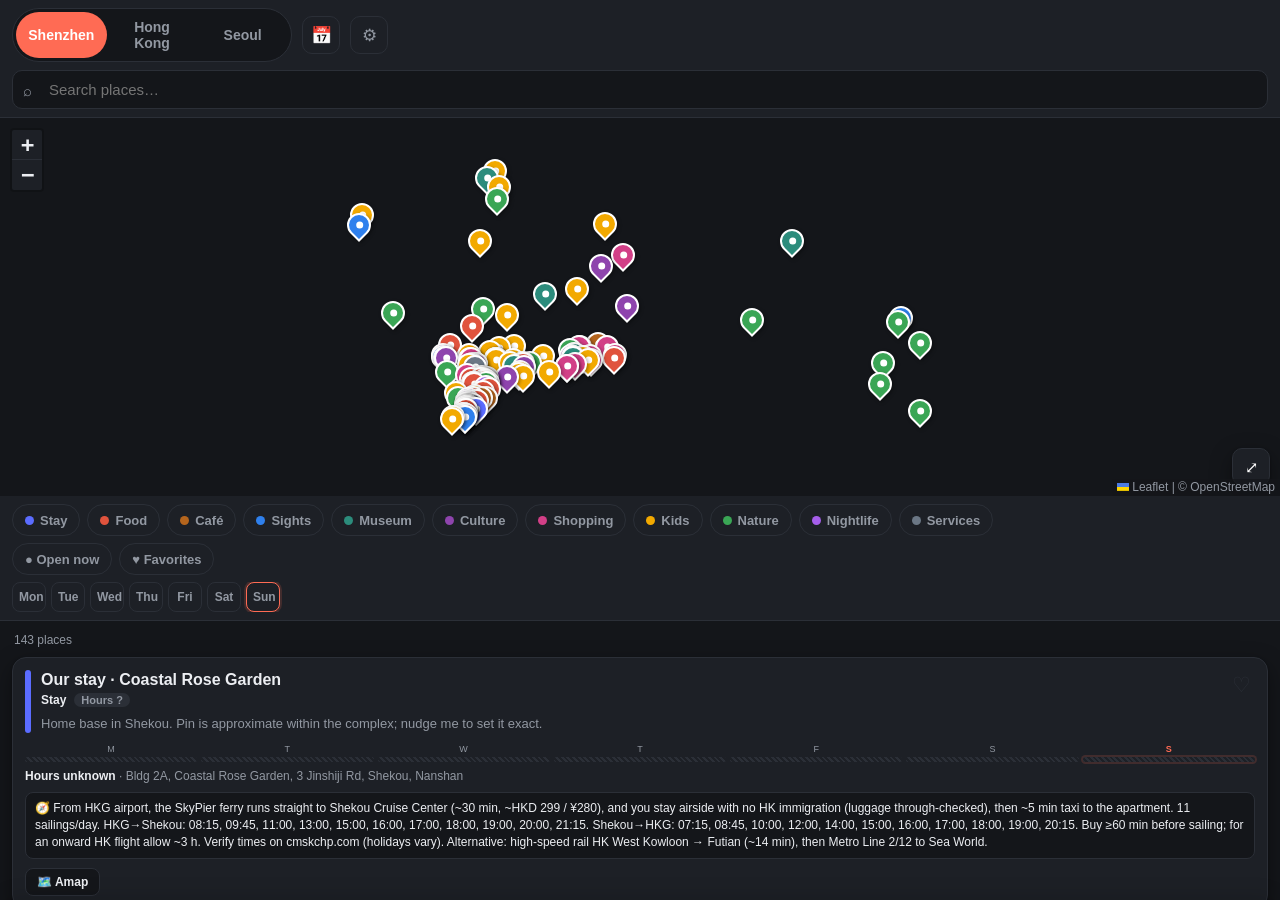
==== commit 782d9326: "Seoul: add 53 spots across full SZ-style breadth within 30 min of Amare Hotel Jongno Palaces/sights," ====
--- a/index.html
+++ b/index.html
@@ -1015,7 +1015,7 @@
   services: { label: 'Services', color: '#6b7785' }
 };
 
-const LOCATIONS = [{"id": "sz-stay", "city": "SZ", "category": "stay", "name": "Our stay · Coastal Rose Garden", "lat": 22.482237, "lng": 113.924033, "address": "Bldg 2A, Coastal Rose Garden, 3 Jinshiji Rd, Shekou, Nanshan", "desc": "Home base in Shekou. Pin is approximate within the complex; nudge me to set it exact.", "price": null, "hours": null, "photos": ["https://upload.wikimedia.org/wikipedia/commons/6/6a/Sea_World_in_Shekou_Shenzhen2021.jpg", "https://upload.wikimedia.org/wikipedia/commons/e/e6/SEA_WORLD%2C_SHENZHEN_%287%29.jpg", "https://upload.wikimedia.org/wikipedia/commons/d/d5/SEA_WORLD%2C_SHENZHEN_%288%29.jpg"], "commute": "From HKG airport, the SkyPier ferry runs straight to Shekou Cruise Center (~30 min, ~HKD 299 / ¥280), and you stay airside with no HK immigration (luggage through-checked), then ~5 min taxi to the apartment. 11 sailings/day. HKG→Shekou: 08:15, 09:45, 11:00, 13:00, 15:00, 16:00, 17:00, 18:00, 19:00, 20:00, 21:15. Shekou→HKG: 07:15, 08:45, 10:00, 12:00, 14:00, 15:00, 16:00, 17:00, 18:00, 19:00, 20:15. Buy ≥60 min before sailing; for an onward HK flight allow ~3 h. Verify times on cmskchp.com (holidays vary). Alternative: high-speed rail HK West Kowloon → Futian (~14 min), then Metro Line 2/12 to Sea World.", "maplink": "https://uri.amap.com/marker?position=113.928890,22.479193&name=Our%20stay%20%C2%B7%20Coastal%20Rose%20Garden&coordinate=gaode&callnative=1"}, {"id": "sz-gba", "city": "SZ", "category": "culture", "name": "Eyes of the GBA (Bay Area Book City)", "lat": 22.551108, "lng": 113.87934, "address": "No. 1 Baohua Rd, Bao'an", "desc": "World's largest bookstore: 300,000 books, art gardens, themed halls and AI guides. By Baohua metro (Line 5).", "price": "free", "hours": {"mon": [["10:00", "22:00"]], "tue": [["10:00", "22:00"]], "wed": [["10:00", "22:00"]], "thu": [["10:00", "22:00"]], "fri": [["10:00", "22:30"]], "sat": [["10:00", "22:30"]], "sun": [["10:00", "22:00"]]}, "photos": ["https://ak-d.tripcdn.com/images/1mi4h12000rsacj6bBE3A_W_640_0_R5_Q80.jpg?proc=source/trip", "https://ak-d.tripcdn.com/images/1mi0812000rsacwcwC938_W_640_0_R5_Q80.jpg?proc=source/trip", "https://ak-d.tripcdn.com/images/1mi2b12000rsad0kiF978_W_640_0_R5_Q80.jpg?proc=source/trip"], "notes": "OSM pin vs. the Baohua-station address differ slightly; verify on arrival.", "phone": "13316979036", "commute": "One transfer: Line 12 to 灵芝, change Line 5 to 宝华, ~40 min. DiDi ~12 km, 22-26 min, ¥40-50. Recommend DiDi.", "video": "https://www.youtube.com/watch?v=oBG-UU-rXas", "maplink": "https://uri.amap.com/marker?position=113.884233,22.548066&name=Eyes%20of%20the%20GBA%20%28Bay%20Area%20Book%20City%29&coordinate=gaode&callnative=1"}, {"id": "sz-scitech", "city": "SZ", "category": "museum", "name": "Shenzhen Science & Technology Museum", "lat": 22.775029, "lng": 113.938626, "address": "No. 8 Guanghui Ave, Guangming", "desc": "New Zaha Hadid-designed science museum (opened 2025). Metro Line 6 to Guangming.", "price": {"amount": 50, "cur": "CNY"}, "hours": {"mon": null, "tue": [["10:00", "17:00"]], "wed": [["10:00", "17:00"]], "thu": [["10:00", "17:00"]], "fri": [["10:00", "17:00"]], "sat": [["09:30", "17:00"]], "sun": [["09:30", "17:00"]]}, "photos": ["https://images.adsttc.com/media/images/6818/af5d/015c/4f01/7f12/2525/large_jpg/shenzhen-science-and-technology-museum-zaha-hadid-architects_2.jpg", "https://images.adsttc.com/media/images/6818/af5d/2267/4301/8c12/aada/large_jpg/shenzhen-science-and-technology-museum-zaha-hadid-architects_5.jpg", "https://images.adsttc.com/media/images/6818/af57/1635/2001/870c/62fa/large_jpg/shenzhen-science-and-technology-museum-zaha-hadid-architects_11.jpg"], "notes": "Reserve tickets ~8pm Beijing time the night before.", "wechat": "深圳科学技术馆", "commute": "Metro ~105 min (Line 2 → 4 at 市民中心 → 6 at 红山, to 光明, skybridge into the museum). DiDi ~45 min, ¥115. Metro lands you right at the door.", "video": "https://www.youtube.com/watch?v=CjZgUNMOBVA", "maplink": "https://uri.amap.com/marker?position=113.943512,22.772054&name=Shenzhen%20Science%20%26%20Technology%20Museum&coordinate=gaode&callnative=1"}, {"id": "sz-nathist", "city": "SZ", "category": "museum", "name": "Shenzhen Natural History Museum", "lat": 22.695421, "lng": 114.358569, "address": "Pingshan District", "desc": "Brand-new natural history museum in Pingshan, opening on a trial basis around now (late June 2026).", "price": null, "hours": null, "photos": ["https://www.amazingshenzhen.com.cn/pic/2026-05/25/32064845_d12c6837-e9c2-408b-a385-8232a465d599.jpg", "https://www.amazingshenzhen.com.cn/pic/2026-05/25/32064845_0f7cda63-6a11-4b56-8231-853d6995fe19.jpg", "https://www.amazingshenzhen.com.cn/pic/2026-05/25/32064845_f147159c-3e7d-4bf7-a2f6-528692d513f0.jpg"], "notes": "Trial operation from June 30, 2026; official opening is July 28 (after your trip), so expect a limited trial visit, likely reservation-only. Confirm before going.", "commute": "Transit ~100-110 min: Line 2 to Gangxia North, change to Line 14 express to Pingshan, then Line 16/bus. DiDi ~55 km, 60-75 min, ¥150-180. A car is better with company.", "video": "https://www.youtube.com/watch?v=-W0o4uYkgso", "maplink": "https://uri.amap.com/marker?position=114.363501,22.692730&name=Shenzhen%20Natural%20History%20Museum&coordinate=gaode&callnative=1"}, {"id": "sz-seg", "city": "SZ", "category": "shopping", "name": "SEG Electronics Market (Huaqiangbei)", "lat": 22.543913, "lng": 114.082285, "address": "1002 Huaqiangbei Rd, Futian", "desc": "The legendary Huaqiangbei electronics megamarket: components, gadgets, repairs, prototyping heaven.", "price": null, "hours": {"mon": [["10:00", "20:00"]], "tue": [["10:00", "20:00"]], "wed": [["10:00", "20:00"]], "thu": [["10:00", "20:00"]], "fri": [["10:00", "20:00"]], "sat": [["10:00", "20:00"]], "sun": [["10:00", "20:00"]]}, "photos": ["https://upload.wikimedia.org/wikipedia/commons/0/0e/SEG_Plaza_in_Shenzhen2021.jpg", "https://upload.wikimedia.org/wikipedia/commons/0/04/SEG_Plaza_Shenzhen.jpg"], "phone": "0755-83320585", "commute": "Metro ~55 min: Line 2 direct (Sea World) → 华强北 (exit A, into Huaqiangbei). DiDi ~40 min, ¥70. One-seat, no transfer, take the metro.", "video": "https://www.youtube.com/watch?v=ObaRA3HMZQI", "maplink": "https://uri.amap.com/marker?position=114.087414,22.541226&name=SEG%20Electronics%20Market%20%28Huaqiangbei%29&coordinate=gaode&callnative=1"}, {"id": "sz-k33", "city": "SZ", "category": "kids", "name": "K33 Discovery Farm", "lat": 22.78424, "lng": 113.950703, "address": "Guangming Happy Garden, Zhenyuan Rd, Guangming", "desc": "Outdoor family farm: dinosaur zone, petting zoo, deer, flower fields and many free rides for kids.", "price": {"amount": 0, "cur": "CNY", "note": "mostly free; boating ~¥30"}, "hours": {"mon": [["09:00", "18:00"]], "tue": [["09:00", "18:00"]], "wed": [["09:00", "18:00"]], "thu": [["09:00", "18:00"]], "fri": [["09:00", "18:00"]], "sat": [["09:00", "18:00"]], "sun": [["09:00", "18:00"]]}, "photos": ["https://ak-d.tripcdn.com/images/1mi1h12000rwo9oeg6D77_W_640_0_R5_Q80.jpg", "https://ak-d.tripcdn.com/images/1mi3i12000rwo9kq44A94_W_640_0_R5_Q80.jpg", "https://ak-d.tripcdn.com/images/1mi2b224x98tqi1kb3D05_W_640_0_R5_Q80.jpg"], "notes": "Base entry effectively free; some rides paid. Confirm hours on Trip.com.", "commute": "Metro ~120 min (Line 2 → 4 → 6 to 光明大街) + taxi ¥15 or bus M451. DiDi ~50 min, ¥125. Recommend DiDi.", "video": "https://www.bilibili.com/video/BV1DYPQzxESV", "maplink": "https://uri.amap.com/marker?position=113.955605,22.781291&name=K33%20Discovery%20Farm&coordinate=gaode&callnative=1"}, {"id": "sz-nick", "city": "SZ", "category": "kids", "name": "Nickelodeon Playtime (OCT Harbour)", "lat": 22.525953, "lng": 113.983004, "address": "Bldg 2-2B, Qushui Bay, OCT Harbour, 2008 Binhai Ave, Nanshan", "desc": "1,500m² indoor playground over 2.5 floors: PAW Patrol, SpongeBob, TMNT and Dora zones, ball pit, meet-and-greets.", "price": {"amount": 300, "cur": "CNY", "note": "approx"}, "hours": {"mon": [["10:00", "21:00"]], "tue": [["10:00", "20:00"]], "wed": [["10:00", "21:00"]], "thu": [["10:00", "21:00"]], "fri": [["10:00", "21:00"]], "sat": [["10:00", "21:00"]], "sun": [["10:00", "21:00"]]}, "photos": ["https://ak-d.tripcdn.com/images/0100212000f6ugqds0463_W_960_0_Q60.webp", "https://ak-d.tripcdn.com/images/0103e120008ipfbe5A22A_W_960_0_Q60.webp", "https://ak-d.tripcdn.com/images/01006120008hk2yixFBDE_W_960_0_Q60.webp"], "phone": "0755-26640959", "commute": "One transfer: Line 12 to 南油, change Line 9 to 深圳湾公园 (exit E, 5 min walk), ~33 min. DiDi ~8 km, 15-18 min, ¥25-32. Recommend DiDi.", "video": "https://www.youtube.com/watch?v=Ki0GvOndyqk", "maplink": "https://uri.amap.com/marker?position=113.987955,22.523034&name=Nickelodeon%20Playtime%20%28OCT%20Harbour%29&coordinate=gaode&callnative=1"}, {"id": "hk-uniqlo-utme", "city": "HK", "category": "shopping", "name": "UNIQLO Lee Theatre ,  UTme! custom tee", "lat": 22.2783, "lng": 114.18311, "address": "G/F, B1 & B2, Lee Theatre, 99 Percival St, Causeway Bay", "desc": "UTme! is not offered in-store in Shenzhen, so this is the HK flagship: design and print a custom T-shirt or tote in ~15 min.", "price": {"amount": 120, "cur": "HKD", "note": "approx"}, "hours": {"mon": [["11:00", "22:00"]], "tue": [["11:00", "22:00"]], "wed": [["11:00", "22:00"]], "thu": [["11:00", "22:00"]], "fri": [["11:00", "23:00"]], "sat": [["11:00", "23:00"]], "sun": [["11:00", "22:00"]]}, "photos": ["https://upload.wikimedia.org/wikipedia/commons/7/76/HK_CWB_Causeway_Bay_Percival_Street_Lee_Theatre_Plaza_entrance_night_July_2024_R12S_02.jpg", "https://upload.wikimedia.org/wikipedia/commons/6/61/HK_CWB_%E9%8A%85%E9%91%BC%E7%81%A3_Causeway_Bay_Percival_Street_Leighton_Road_Lee_Theatre_Plaza_August_2021_SS2_01.jpg"], "phone": "+852 2577 5811", "commute": "Ferry is best: 5 min to Shekou Cruise Center, clear immigration, ~30 min ferry to TST, then MTR Tsuen Wan line to Admiralty + Island line to Causeway Bay; ~2h. The Shenzhen Bay Port land route is slower (~2.5h).", "video": "https://www.youtube.com/watch?v=PxrTalhdoog", "maplink": "https://uri.amap.com/marker?position=114.183110,22.278300&name=UNIQLO%20Lee%20Theatre%20%2C%20%20UTme%21%20custom%20tee&coordinate=gaode&callnative=1"}, {"id": "se-stay", "city": "SEOUL", "category": "stay", "name": "Our stay · Amare Hotel Jongno", "lat": 37.57148, "lng": 126.98973, "address": "7 Supyo-ro 22-gil, Jongno-gu", "desc": "Home base in Jongno, steps from Jongno 3-ga station; Insadong and Gyeongbokgung nearby.", "price": null, "hours": null, "photos": ["https://ak-d.tripcdn.com/images/200i0n000000e04u573AB_R_960_660_R5_D.jpg", "https://ak-d.tripcdn.com/images/1ik1w12000mqbxn666ACB_R_600_360_R5.webp"], "phone": "+82-2-747-0566", "maplink": "https://uri.amap.com/marker?position=126.989730,37.571480&name=Our%20stay%20%C2%B7%20Amare%20Hotel%20Jongno&coordinate=gaode&callnative=1"}, {"id": "se-dalmaji", "city": "SEOUL", "category": "food", "name": "Dalmaji Plaza BBQ (달맞이광장)", "lat": 37.56658, "lng": 126.99206, "address": "Euljiro 3-ga, Jung-gu (~10 min walk from Myeongdong)", "desc": "Viral Hipjiro outdoor yajang BBQ: bamboo-firewood salt chicken, lively alley atmosphere.", "price": {"amount": 0, "cur": "KRW", "note": "à la carte"}, "hours": {"mon": [["16:00", "25:00"]], "tue": [["16:00", "25:00"]], "wed": [["16:00", "25:00"]], "thu": [["16:00", "25:00"]], "fri": [["15:00", "26:00"]], "sat": [["15:00", "26:00"]], "sun": [["16:00", "25:00"]]}, "photos": ["https://ak-d.tripcdn.com/images/1mi4q224x95dnsi8qCD5F_W_640_0_R5_Q80.jpg", "https://ak-d.tripcdn.com/images/1mi1b224x95dnnjj70D28_W_640_0_R5_Q80.jpg", "https://ak-d.tripcdn.com/images/1mi3q224x95dp0e855330_W_640_0_R5_Q80.jpg"], "notes": "Pin approximate; use Catchtable app for remote waiting. Closing after midnight shown as 25:00/26:00.", "video": "https://www.youtube.com/watch?v=8CwgEAB105E", "maplink": "https://uri.amap.com/marker?position=126.992060,37.566580&name=Dalmaji%20Plaza%20BBQ%20%28%EB%8B%AC%EB%A7%9E%EC%9D%B4%EA%B4%91%EC%9E%A5%29&coordinate=gaode&callnative=1"}, {"id": "sz-jiaochangwei", "city": "SZ", "category": "nature", "name": "Jiaochangwei Beach (较场尾)", "lat": 22.593052, "lng": 114.50431, "address": "Jiaochangwei, Dapeng, Longgang", "desc": "The Dapeng Peninsula's only beach village: a long sandy strand backed by 300+ stylish seaside B&Bs. Beach volleyball, kayaking, cycling, sunsets.", "price": "free", "hours": null, "photos": ["https://upload.wikimedia.org/wikipedia/commons/5/5b/%E6%B7%B1%E5%9C%B3%E5%A4%A7%E9%B9%8F%E8%BE%83%E5%9C%BA%E5%B0%BE%E6%AC%A2%E4%B9%90%E6%B5%B7%E6%B9%BENC9637%E5%8F%B3%E5%89%8D%E4%BE%A7.jpg", "https://upload.wikimedia.org/wikipedia/commons/d/d0/%E6%B7%B1%E5%9C%B3%E5%A4%A7%E9%B9%8F%E8%BE%83%E5%9C%BA%E5%B0%BE%E6%AC%A2%E4%B9%90%E6%B5%B7%E6%B9%BENC9637%E5%90%8E%E4%BE%A7.jpg", "https://upload.wikimedia.org/wikipedia/commons/e/ec/%E6%B7%B1%E5%9C%B3%E5%A4%A7%E9%B9%8F%E8%BE%83%E5%9C%BA%E5%B0%BE%E6%AC%A2%E4%B9%90%E6%B5%B7%E6%B9%BENC9637%E5%B7%A6%E4%BE%A7%E5%B0%BE%E7%BF%BC.jpg"], "notes": "Beach is free; village is a paid-stay hub. Swim only in designated zones.", "commute": "Transit ~2.5-3h (Line 2/8 to Xiaomeisha + bus/DiDi). Best by DiDi or chartered car: ~60 km, 70-85 min, ¥160-200. Holiday weekends need a Dapeng entry reservation.", "video": "https://www.youtube.com/watch?v=fCHL46AQ9gk", "maplink": "https://uri.amap.com/marker?position=114.509003,22.590180&name=Jiaochangwei%20Beach%20%28%E8%BE%83%E5%9C%BA%E5%B0%BE%29&coordinate=gaode&callnative=1"}, {"id": "sz-dapeng-fortress", "city": "SZ", "category": "sights", "name": "Dapeng Fortress / Ancient City (大鹏所城)", "lat": 22.598061, "lng": 114.507835, "address": "Nanmen West Rd, Pengcheng, Dapeng, Longgang", "desc": "A Ming-dynasty garrison fortress founded in 1394, now a well-preserved walled town with stone lanes, generals' mansions and temples. Namesake of Shenzhen's nickname Peng City.", "price": "free", "hours": {"mon": [["08:30", "17:30"]], "tue": [["08:30", "17:30"]], "wed": [["08:30", "17:30"]], "thu": [["08:30", "17:30"]], "fri": [["08:30", "17:30"]], "sat": [["08:30", "17:30"]], "sun": [["08:30", "17:30"]]}, "photos": ["https://upload.wikimedia.org/wikipedia/commons/3/33/Dapeng_Fortress%2C_Shenzhen.jpg", "https://upload.wikimedia.org/wikipedia/commons/0/08/Dapeng_Fortress%2C_Shenzhen_%2841%29.jpg", "https://upload.wikimedia.org/wikipedia/commons/9/93/Dapeng_Fortress%2C_Shenzhen_%2843%29.jpg", "https://upload.wikimedia.org/wikipedia/commons/6/6e/Dapeng_Fortress%2C_Shenzhen_%2872%29.jpg"], "notes": "Walled town and streets are free; some historic mansions inside may charge or need a timed reservation.", "commute": "Transit ~2.5-3h (Line 3 to Shuanglong + bus 818 + M471, or Line 2/8 to Xiaomeisha + DiDi). Best by car/DiDi: ~60 km, 70-85 min, ¥160-200. 2 km from Jiaochangwei beach.", "video": "https://www.youtube.com/watch?v=a5Fq7c_bM_A", "maplink": "https://uri.amap.com/marker?position=114.512516,22.595179&name=Dapeng%20Fortress%20/%20Ancient%20City%20%28%E5%A4%A7%E9%B9%8F%E6%89%80%E5%9F%8E%29&coordinate=gaode&callnative=1"}, {"id": "sz-xichong", "city": "SZ", "category": "nature", "name": "Xichong Beach (西涌)", "lat": 22.479373, "lng": 114.534208, "address": "Xichong, Nan'ao, Dapeng, Longgang", "desc": "Shenzhen's longest beach, a roughly 5 km arc of soft sand on the southern tip of Dapeng, with clear water, a lighthouse hike and a certified dark-sky stargazing park.", "price": null, "hours": null, "photos": ["https://upload.wikimedia.org/wikipedia/commons/6/69/Sunset_on_Xichong.JPG", "https://upload.wikimedia.org/wikipedia/commons/2/25/Xichong.jpg"], "notes": "Xichong now uses a managed-reservation system (advance online booking often required, with visitor quotas). Resorts/camps may charge separately.", "commute": "Transit ~3-3.5h. Best self-drive or charter: ~70 km, 95-110 min, ¥220-280. Holiday weekends need an entry reservation; park at the Xichong lot and take the shuttle up.", "video": "https://www.youtube.com/watch?v=CzIypk2MCqE", "maplink": "https://uri.amap.com/marker?position=114.538794,22.476410&name=Xichong%20Beach%20%28%E8%A5%BF%E6%B6%8C%29&coordinate=gaode&callnative=1"}, {"id": "sz-xili-fruit-farm", "city": "SZ", "category": "nature", "name": "Xili Fruit Farm ,  Litchi World (西丽果场)", "lat": 22.609231, "lng": 113.933589, "address": "Litchi World, Shahe West Rd (north), Xili, Nanshan", "desc": "Nanshan's largest pick-your-own lychee orchard (est. 1989) by Xili Reservoir, 40,000+ trees and ~10 varieties. All-you-can-eat picking in the early-summer lychee season.", "price": {"amount": 60, "cur": "CNY", "note": "adult all-you-can-eat; seasonal"}, "hours": {"mon": [["08:30", "17:30"]], "tue": [["08:30", "17:30"]], "wed": [["08:30", "17:30"]], "thu": [["08:30", "17:30"]], "fri": [["08:30", "17:30"]], "sat": [["08:30", "17:30"]], "sun": [["08:30", "17:30"]]}, "photos": ["https://dynamic-media-cdn.tripadvisor.com/media/daodao/photo-o/04/4f/65/52/caption.jpg?w=800&h=-1&s=1", "https://ak-d.tripcdn.com/images/1i609120009ku8jvo8B4F_W_1024_0_R5_Q80.jpg?proc=source/trip", "https://ak-d.tripcdn.com/images/1i648120009ku80nk8115_W_1024_0_R5_Q80.jpg?proc=source/trip"], "notes": "Best guess for your 'Xiti fruit farms': 西丽果场 / Litchi World. Open only in lychee season (~early June to early July); closed off-season.", "phone": "+86 755 8600 5007", "commute": "Metro ~75 min (Line 2 → Line 7 at 安托山, to 茶光) + 10 min bus/taxi. DiDi ~30 min, ¥65 door to door. Recommend DiDi (skips the last mile).", "video": "https://www.bilibili.com/video/BV1NM4y1u75y", "maplink": "https://uri.amap.com/marker?position=113.938460,22.606207&name=Xili%20Fruit%20Farm%20%2C%20%20Litchi%20World%20%28%E8%A5%BF%E4%B8%BD%E6%9E%9C%E5%9C%BA%29&coordinate=gaode&callnative=1"}, {"id": "sz-miniso-cocopark", "city": "SZ", "category": "shopping", "name": "MINISO (COCO Park flagship)", "lat": 22.536389, "lng": 114.048866, "address": "COCO Park, Zhongxin 2nd Rd, Futian", "desc": "Large MINISO lifestyle/variety store inside Futian COCO Park: cheap homeware, stationery, cosmetics and licensed-character merch.", "price": "free", "hours": {"mon": [["10:00", "22:00"]], "tue": [["10:00", "22:00"]], "wed": [["10:00", "22:00"]], "thu": [["10:00", "22:00"]], "fri": [["10:00", "22:00"]], "sat": [["10:00", "22:00"]], "sun": [["10:00", "22:00"]]}, "photos": ["https://ak-d.tripcdn.com/images/1mi3u224x98qn427vCCE3_W_640_0_R5_Q70.jpg?proc=source/trip", "https://ak-d.tripcdn.com/images/1mi4i224x98qmn0c7A0CD_W_640_0_R5_Q70.jpg?proc=source/trip", "https://ak-d.tripcdn.com/images/1mi73224x98qn427xBA97_W_640_0_R5_Q70.jpg?proc=source/trip"], "notes": "Coordinates are the COCO Park mall; MINISO is a unit inside. Confirm the floor at the mall directory.", "phone": "+86 131 3865 4341", "commute": "Metro ~50 min: Line 2 (Sea World) → Line 1 at 世界之窗 → 购物公园 (exits into COCO Park). DiDi ~35 min, ¥65. Comparable; metro is steadier in Shennan traffic.", "maplink": "https://uri.amap.com/marker?position=114.053967,22.533654&name=MINISO%20%28COCO%20Park%20flagship%29&coordinate=gaode&callnative=1"}, {"id": "sz-lego-cocopark", "city": "SZ", "category": "shopping", "name": "LEGO Store (COCO Park)", "lat": 22.537177, "lng": 114.049413, "address": "COCO Park, Zhongxin 2nd Rd, Futian", "desc": "Official LEGO certified store inside Futian COCO Park, with build tables, exclusive sets and a Pick-a-Brick wall.", "price": "free", "hours": {"mon": [["10:00", "22:00"]], "tue": [["10:00", "22:00"]], "wed": [["10:00", "22:00"]], "thu": [["10:00", "22:00"]], "fri": [["10:00", "22:00"]], "sat": [["10:00", "22:00"]], "sun": [["10:00", "22:00"]]}, "photos": ["https://www.lego.com/cdn/cs/aboutus/assets/blt09eff667e7d59141/LJJ_4338.JPG"], "notes": "Coordinates are the COCO Park mall; confirm the exact unit/floor on arrival.", "phone": "+86 755 2399 7930", "commute": "Metro ~50 min: Line 2 (Sea World) → Line 1 at 世界之窗 → 购物公园 (exits into COCO Park). DiDi ~35 min, ¥65. Comparable; metro is steadier in traffic.", "video": "https://www.youtube.com/watch?v=i6oyLdtUz2M", "maplink": "https://uri.amap.com/marker?position=114.054515,22.534443&name=LEGO%20Store%20%28COCO%20Park%29&coordinate=gaode&callnative=1"}, {"id": "sz-central-book-city", "city": "SZ", "category": "culture", "name": "Shenzhen Book City ,  Central (中心城)", "lat": 22.549229, "lng": 114.054462, "address": "2014 Fuzhong 1st Rd, Futian", "desc": "The flagship Shenzhen Book City on the Futian civic axis (near Lianhuashan), ~42,000 m² with cafes, stationery and event space. A landmark cultural venue.", "price": "free", "hours": {"mon": [["10:00", "22:00"]], "tue": [["10:00", "22:00"]], "wed": [["10:00", "22:00"]], "thu": [["10:00", "22:00"]], "fri": [["10:00", "22:30"]], "sat": [["09:30", "22:30"]], "sun": [["09:30", "22:00"]]}, "photos": ["https://upload.wikimedia.org/wikipedia/commons/0/04/Shenzhen_Book_City_Centre_City.jpg", "https://upload.wikimedia.org/wikipedia/commons/8/8f/CBD_SHENZHEN_BOOK_CITY_%2814%29.jpg", "https://upload.wikimedia.org/wikipedia/commons/4/47/CBD_SHENZHEN_BOOK_CITY_%287%29.jpg"], "notes": "Metro Line 4 Children's Palace (少年宫), exits C2/D. Other Book City branches exist (Luohu, Nanshan, Longgang).", "phone": "+86 755 2399 2013", "commute": "Metro ~55 min: Line 2 direct (Sea World) → 市民中心, ~10 min walk to 中心书城. DiDi ~40 min, ¥65. One-seat metro, comparable.", "video": "https://www.youtube.com/watch?v=1F6-yUmLVh0", "maplink": "https://uri.amap.com/marker?position=114.059572,22.546506&name=Shenzhen%20Book%20City%20%2C%20%20Central%20%28%E4%B8%AD%E5%BF%83%E5%9F%8E%29&coordinate=gaode&callnative=1"}, {"id": "sz-dongmen-street-food", "city": "SZ", "category": "food", "name": "Dongmen Street food market (东门老街)", "lat": 22.546801, "lng": 114.113867, "address": "Dongmen Old Street, Luohu", "desc": "Shenzhen's busiest old-town district: a maze of pedestrian lanes packed with street-food stalls, skewers, desserts, milk tea and cheap fashion. Liveliest in the evening.", "price": "free", "hours": null, "photos": ["https://upload.wikimedia.org/wikipedia/commons/e/e5/SZ_%E6%B7%B1%E5%9C%B3_Shenzhen_%E7%BE%85%E6%B9%96_Luohu_%E6%9D%B1%E9%96%80%E9%A3%9F%E8%A1%97_Dongmen_Pedestrian_Street_night_November_2024_R12S_06.jpg", "https://upload.wikimedia.org/wikipedia/commons/b/ba/SZ_%E6%B7%B1%E5%9C%B3_Shenzhen_%E7%BE%85%E6%B9%96_Luohu_%E6%9D%B1%E9%96%80%E9%A3%9F%E8%A1%97_Dongmen_Pedestrian_Street_night_November_2024_R12S_17.jpg", "https://upload.wikimedia.org/wikipedia/commons/4/4f/SZ_%E6%B7%B1%E5%9C%B3_Shenzhen_%E7%BE%85%E6%B9%96_Luohu_%E6%9D%B1%E9%96%80%E9%A3%9F%E8%A1%97_Dongmen_Pedestrian_Street_night_November_2024_R12S_40.jpg"], "notes": "Open public street zone, not one venue; stalls run ~10:00 to late. Metro Line 1/3 Laojie (老街).", "commute": "Metro ~62 min: Line 2 direct (Sea World) → 湖贝, ~6 min walk to 东门老街. DiDi ~45 min, ¥85. DiDi if traffic is light.", "video": "https://www.youtube.com/watch?v=1XHumb5IaSY", "maplink": "https://uri.amap.com/marker?position=114.118974,22.544115&name=Dongmen%20Street%20food%20market%20%28%E4%B8%9C%E9%97%A8%E8%80%81%E8%A1%97%29&coordinate=gaode&callnative=1"}, {"id": "sz-one-avenue", "city": "SZ", "category": "shopping", "name": "One Avenue 卓悦中心", "lat": 22.539519, "lng": 114.060161, "address": "Fuhua 1st Rd, Gangxia, Futian", "desc": "Upscale CBD mall straddling Fuhua Road, with a big open-air rooftop garden deck, international fashion, dining and an observation level. Linked to the Gangxia metro hub.", "price": "free", "hours": {"mon": [["10:00", "22:00"]], "tue": [["10:00", "22:00"]], "wed": [["10:00", "22:00"]], "thu": [["10:00", "22:00"]], "fri": [["10:00", "22:00"]], "sat": [["10:00", "22:00"]], "sun": [["10:00", "22:00"]]}, "photos": ["https://upload.wikimedia.org/wikipedia/commons/8/8f/Huawei_Store_at_One_Avenue_in_Shenzhen%2C_China.jpg"], "notes": "Metro Lines 1/3/4 around Gangxia / 会展中心.", "phone": "+86 755 8886 6610", "commute": "Metro ~52 min: Line 2 direct (Sea World) → 岗厦北, ~600 m walk to 卓悦中心. DiDi ~35 min, ¥65. One-seat metro is easiest.", "video": "https://www.youtube.com/watch?v=YQBbZ8fleHA", "maplink": "https://uri.amap.com/marker?position=114.065277,22.536805&name=One%20Avenue%20%E5%8D%93%E6%82%A6%E4%B8%AD%E5%BF%83&coordinate=gaode&callnative=1"}, {"id": "sz-wanda-longgang", "city": "SZ", "category": "shopping", "name": "Longgang Wanda Plaza 龙岗万达广场", "lat": 22.677118, "lng": 114.126032, "address": "1 Huanan 2nd Rd, Pinghu, Longgang", "desc": "China's first 4th-generation Wanda Plaza (2021): an 8-floor complex with the world's longest indoor escalator (~64 m), a 2,500 m² LED ceiling and a glass skywalk. A viral destination.", "price": "free", "hours": {"mon": [["10:00", "22:00"]], "tue": [["10:00", "22:00"]], "wed": [["10:00", "22:00"]], "thu": [["10:00", "22:00"]], "fri": [["10:00", "22:00"]], "sat": [["10:00", "22:00"]], "sun": [["10:00", "22:00"]]}, "photos": ["https://ak-d.tripcdn.com/images/1mi4n2215eycavnv4218B_W_640_0_R5_Q80.jpg?proc=source/trip", "https://ak-d.tripcdn.com/images/1mi292234b52n1dwg8956_W_640_0_R5_Q80.jpg?proc=source/trip", "https://ak-d.tripcdn.com/images/1mi1x2234b52n1lm8E594_W_640_0_R5_Q80.jpg?proc=source/trip"], "notes": "Shenzhen has several Wanda Plazas (e.g. Guangming ~22.7515,113.9278, plus Longhua). This is the landmark one but sits in the far NE (Metro Line 10, Mugu). Say the word to swap for a more central branch.", "phone": "0755-33510868", "commute": "Metro ~95 min (Line 12 → Line 10 at 岗厦北, to 木古) + 8 min walk. DiDi ~50 min, ¥120. Recommend DiDi off-peak.", "video": "https://www.youtube.com/watch?v=3BhBiNUQTU4", "maplink": "https://uri.amap.com/marker?position=114.131127,22.674441&name=Longgang%20Wanda%20Plaza%20%E9%BE%99%E5%B2%97%E4%B8%87%E8%BE%BE%E5%B9%BF%E5%9C%BA&coordinate=gaode&callnative=1"}, {"id": "sz-nantou-1820", "city": "SZ", "category": "museum", "name": "Nantou 1820 Digital Exhibition Hall (南头古城数字展厅)", "lat": 22.54558, "lng": 113.915792, "address": "By Baode Square, Nantou Ancient City, Nanshan", "desc": "A small multimedia museum inside Nantou Ancient City named for the city's 1820 Qing-dynasty heyday. A 360° immersive animation of the silk scroll recreates trade and daily life of 200 years ago.", "price": "free", "hours": {"tue": [["10:00", "20:00"]], "wed": [["10:00", "20:00"]], "thu": [["10:00", "20:00"]], "fri": [["10:00", "20:00"]], "sat": [["10:00", "20:30"]], "sun": [["10:00", "20:30"]]}, "photos": ["https://oss.gooood.cn/uploads/2021/12/022-Deep-Space-Nantou-Old-Town-Digital-Exhibition-Hall-China-by-11ARCHITECTURE.jpg", "https://ak-d.tripcdn.com/images/1mi5w224x8vw5ikt62807_W_640_0_R5_Q80.jpg?proc=source/trip", "https://oss.gooood.cn/uploads/2021/12/017-Deep-Space-Nantou-Old-Town-Digital-Exhibition-Hall-China-by-11ARCHITECTURE.jpg"], "notes": "Closed Mondays. Coords are the Nantou Ancient City entrance; the hall is a short walk inside the walls. Photos show the old city, not the hall interior.", "phone": "0755-26669990", "wechat": "南头古城", "commute": "Direct: Line 12 from Sea World to 南头古城, ~15 min ride (+6 min walk). DiDi ~18 min, ~¥28. Metro direct, recommended.", "video": "https://www.bilibili.com/video/BV1Ps421P7sc", "maplink": "https://uri.amap.com/marker?position=113.920652,22.542531&name=Nantou%201820%20Digital%20Exhibition%20Hall%20%28%E5%8D%97%E5%A4%B4%E5%8F%A4%E5%9F%8E%E6%95%B0%E5%AD%97%E5%B1%95%E5%8E%85%29&coordinate=gaode&callnative=1"}, {"id": "sz-safari-park", "city": "SZ", "category": "kids", "name": "Shenzhen Safari Park (深圳野生动物园)", "lat": 22.601923, "lng": 113.967238, "address": "4065 Xilihu Rd, Xili, Nanshan", "desc": "Large drive/walk-through wildlife park on Xili Lake with free-ranging animals, a safari zone and daily animal shows. One of Shenzhen's oldest family attractions.", "price": {"amount": 240, "cur": "CNY", "note": "gate; online ~179-190; kids ≤1.2m free"}, "hours": {"mon": [["09:30", "18:00"]], "tue": [["09:30", "18:00"]], "wed": [["09:30", "18:00"]], "thu": [["09:30", "18:00"]], "fri": [["09:30", "18:00"]], "sat": [["09:30", "18:00"]], "sun": [["09:30", "18:00"]]}, "photos": ["https://upload.wikimedia.org/wikipedia/commons/e/ea/SHENZHEN_SAFARI_PARK_%284%29.jpg", "https://upload.wikimedia.org/wikipedia/commons/2/2c/SHENZHEN_SAFARI_PARK_%2845%29.jpg"], "notes": "Last entry ~17:00.", "phone": "0755-26624088", "wechat": "深圳动物园", "commute": "Metro ~65 min, ¥7 (Line 2 → Line 7 at 安托山, to 西丽湖 exit B, 500 m to gate). DiDi ~30 min, ¥65. Metro is cheap and drops at the entrance.", "video": "https://www.youtube.com/watch?v=t3z1qKQXOO8", "maplink": "https://uri.amap.com/marker?position=113.972159,22.598967&name=Shenzhen%20Safari%20Park%20%28%E6%B7%B1%E5%9C%B3%E9%87%8E%E7%94%9F%E5%8A%A8%E7%89%A9%E5%9B%AD%29&coordinate=gaode&callnative=1"}, {"id": "sz-splendid-china", "city": "SZ", "category": "culture", "name": "Splendid China Folk Culture Village (锦绣中华)", "lat": 22.535056, "lng": 113.99049, "address": "9005 Shennan Blvd, OCT, Nanshan", "desc": "Combined theme park: a miniature-landmarks park plus a folk-culture village of China's ethnic groups, with nightly song-and-dance shows. Plan a full day.", "price": {"amount": 200, "cur": "CNY", "note": "~100-225 by session; evening cheaper; kids <1.2m free"}, "hours": {"mon": [["10:00", "21:30"]], "tue": [["10:00", "21:30"]], "wed": [["10:00", "21:30"]], "thu": [["10:00", "21:30"]], "fri": [["10:00", "21:30"]], "sat": [["10:00", "22:00"]], "sun": [["10:00", "22:00"]]}, "photos": ["https://upload.wikimedia.org/wikipedia/commons/a/a0/1_shenzhen_splendid_china_2011.JPG", "https://upload.wikimedia.org/wikipedia/commons/b/bf/1_splendid_china_shenzhen_2011.JPG"], "notes": "Night admission from ~17:30. Metro Line 1 Huaqiaocheng / OCT.", "phone": "0755-26905222", "commute": "Direct Line 2 ride: Sea World to 世界之窗, no transfer (~9 stops, ~30 min incl walk). DiDi ~9 km, 18-22 min, ¥30-38. Recommend metro (direct, cheap).", "video": "https://www.youtube.com/watch?v=hO1zuXNdbH4", "maplink": "https://uri.amap.com/marker?position=113.995460,22.532159&name=Splendid%20China%20Folk%20Culture%20Village%20%28%E9%94%A6%E7%BB%A3%E4%B8%AD%E5%8D%8E%29&coordinate=gaode&callnative=1"}, {"id": "sz-happy-harbour", "city": "SZ", "category": "sights", "name": "Bao'an Happy Harbour & Bay Glory wheel (宝安欢乐港湾)", "lat": 22.5476, "lng": 113.878837, "address": "Jia'an Rd, Bao'an Central, Xin'an", "desc": "Waterfront leisure district around the 128m Bay Glory Ferris wheel, with a daily music-fountain and light show on the central plaza. The harbour is free to enter. It also has a free outdoor children's playground (童乐园) with big tube slides, climbing nets and a sand/beach zone, plus an Olympic-standard seaside skate park.", "price": "free", "hours": null, "photos": ["https://upload.wikimedia.org/wikipedia/commons/b/bd/Bay_Glory_2022.jpg", "https://upload.wikimedia.org/wikipedia/commons/8/8a/Bay_Glory_Shenzhen_2021-02-07.jpg"], "notes": "Light/water show 20:00 weekdays; 20:00 & 21:00 weekends/holidays, ~15 min, daily except Mondays. Wheel ticket ~¥118. Fireworks only on special event nights.", "wechat": "深圳欢乐港湾", "commute": "One transfer: Line 12 to 灵芝, change Line 5 to 临海 (Bay Glory wheel), ~40 min. DiDi ~13 km, 22-28 min, ¥40-52. Recommend DiDi.", "video": "https://www.youtube.com/watch?v=hLKw39Q28n0", "maplink": "https://uri.amap.com/marker?position=113.883731,22.544558&name=Bao%27an%20Happy%20Harbour%20%26%20Bay%20Glory%20wheel%20%28%E5%AE%9D%E5%AE%89%E6%AC%A2%E4%B9%90%E6%B8%AF%E6%B9%BE%29&coordinate=gaode&callnative=1"}, {"id": "sz-huafa-snow-world", "city": "SZ", "category": "sights", "name": "Qianhai Huafa Ice & Snow World (前海·华发冰雪世界)", "lat": 22.714994, "lng": 113.763751, "address": "Qianhai Bay area, Bao'an", "desc": "World's largest indoor ski resort (Guinness), ~100,000 m² kept near -6°C, with 5 slopes up to 463m and an 83m drop, plus a ski-in/ski-out JW Marriott. Opened Sep 2025.", "price": {"amount": 208, "cur": "CNY", "note": "2h snow-play; ski sessions ~348-568"}, "hours": null, "photos": ["https://ak-d.tripcdn.com/images/1lo4112000q30xiv0CA5E_W_960_0_Q60.webp?proc=source%2ftrip", "https://ak-d.tripcdn.com/images/1lo2i12000rhgllcf1EE2_W_960_0_Q60.webp?proc=source%2ftrip", "https://ak-d.tripcdn.com/images/1lo4y12000rhgo1g75A71_W_960_0_Q60.webp?proc=source%2ftrip"], "notes": "Newest large indoor ski resort. Site is in Bao'an near Qianhai Bay. Confirm daily session times with the official channel.", "phone": "+86-4009292000", "commute": "Metro ~90 min, no transfer: Line 12 direct from Sea World to 海上田园南 + 8 min walk. DiDi ~50 min, ¥115. Recommend DiDi. (Site is in Shajing/Bao'an.)", "video": "https://www.youtube.com/watch?v=iespuwBLOvg", "maplink": "https://uri.amap.com/marker?position=113.768913,22.712152&name=Qianhai%20Huafa%20Ice%20%26%20Snow%20World%20%28%E5%89%8D%E6%B5%B7%C2%B7%E5%8D%8E%E5%8F%91%E5%86%B0%E9%9B%AA%E4%B8%96%E7%95%8C%29&coordinate=gaode&callnative=1"}, {"id": "sz-mocape", "city": "SZ", "category": "museum", "name": "MOCAPE (当代艺术与城市规划馆)", "lat": 22.548477, "lng": 114.056867, "address": "184 Fuzhong Rd, Lianhua, Futian", "desc": "Striking Coop Himmelb(l)au-designed building combining a contemporary-art museum and a city-planning exhibition hall under one roof. Opened 2016.", "price": "free", "hours": {"tue": [["10:30", "17:30"]], "wed": [["10:30", "17:30"]], "thu": [["10:30", "17:30"]], "fri": [["10:30", "17:30"]], "sat": [["10:30", "17:30"]], "sun": [["10:30", "17:30"]]}, "photos": ["https://upload.wikimedia.org/wikipedia/commons/2/20/01_The_Museum_of_Contemporary_Art_%26_Planning_Exhibition_in_2025.jpg", "https://upload.wikimedia.org/wikipedia/commons/2/2c/02_The_Museum_of_Contemporary_Art_%26_Planning_Exhibition_in_2025.jpg"], "notes": "Closed Mondays; last admission 17:00. Free general admission. Metro Line 3/4 Children's Palace, Exit A2.", "phone": "0755-82559634", "wechat": "深圳市当代艺术与城市规划馆", "commute": "Metro ~52 min: Line 2 direct (Sea World) → 市民中心, exit toward 少年宫, ~5 min walk. DiDi ~40 min, ¥65. One-seat metro preferred.", "video": "https://www.youtube.com/watch?v=egpQsw5bDKc", "maplink": "https://uri.amap.com/marker?position=114.061980,22.545758&name=MOCAPE%20%28%E5%BD%93%E4%BB%A3%E8%89%BA%E6%9C%AF%E4%B8%8E%E5%9F%8E%E5%B8%82%E8%A7%84%E5%88%92%E9%A6%86%29&coordinate=gaode&callnative=1"}, {"id": "sz-dafen", "city": "SZ", "category": "culture", "name": "Dafen Oil Painting Village (大芬油画村)", "lat": 22.612347, "lng": 114.131181, "address": "Dafen, Buji, Longgang", "desc": "Dense art village with 1,000+ studios and galleries famous for hand-painted oil reproductions and originals. Free to wander; try a painting class.", "price": "free", "hours": {"mon": [["10:00", "22:00"]], "tue": [["10:00", "22:00"]], "wed": [["10:00", "22:00"]], "thu": [["10:00", "22:00"]], "fri": [["10:00", "22:00"]], "sat": [["10:00", "22:00"]], "sun": [["10:00", "22:00"]]}, "photos": ["https://upload.wikimedia.org/wikipedia/commons/c/c4/Artists_at_work_in_Dafen_Oil_Painting_Village.jpg", "https://upload.wikimedia.org/wikipedia/commons/8/88/Dafen_art_museum%2C_Shenzhen%2C_China.jpg"], "notes": "Most shops 10:00-22:00. Dafen Art Museum free, Tue-Sun 09:30-17:30. Metro Line 3 Dafen, Exit A1.", "phone": "0755-84732633", "commute": "Metro ~100 min, ¥9 (Line 2 → Line 3 at 福田, to 大芬). DiDi ~45 min, ¥90. Recommend metro (cheap, one transfer).", "video": "https://www.youtube.com/watch?v=RvMa7dIIXvU", "maplink": "https://uri.amap.com/marker?position=114.136262,22.609652&name=Dafen%20Oil%20Painting%20Village%20%28%E5%A4%A7%E8%8A%AC%E6%B2%B9%E7%94%BB%E6%9D%91%29&coordinate=gaode&callnative=1"}, {"id": "sz-wondermeet", "city": "SZ", "category": "kids", "name": "WonderMeet (玩美攻略)", "lat": 22.543945, "lng": 114.078209, "address": "Century Plaza, 3018 Shennan Middle Rd, Futian", "desc": "Huge three-floor indoor amusement complex with one all-day ticket covering 100+ attractions: karting, bowling, ice skating, VR, 5D theatre, laser tag, bumper cars and more.", "price": {"amount": 268, "cur": "CNY", "note": "weekday all-day; weekends ~298"}, "hours": {"mon": [["10:00", "22:00"]], "tue": [["10:00", "22:00"]], "wed": [["10:00", "22:00"]], "thu": [["10:00", "22:00"]], "fri": [["10:00", "22:00"]], "sat": [["10:00", "22:00"]], "sun": [["10:00", "22:00"]]}, "photos": ["https://ak-d.tripcdn.com/images/1me4s12000o4iz377A76B_W_960_0_Q60.webp?proc=source%2ftrip", "https://ak-d.tripcdn.com/images/1mi5e12000hdtqzreA53A_W_640_0_R5_Q80.jpg?proc=source/trip", "https://ak-d.tripcdn.com/images/1mi0e12000hdtqvhjAF4F_W_640_0_R5_Q80.jpg?proc=source/trip"], "notes": "Floors 1F/2F/3F of Century Plaza. Metro Line 1/7 Huaqiang Rd, Exit B.", "phone": "18600342988", "commute": "Metro ~55 min: Line 2 → Line 1 at 世界之窗 → 华强路, 166 m to 世纪汇. DiDi ~35 min, ¥70. Comparable; DiDi if traffic is light.", "video": "https://www.youtube.com/watch?v=HXJlrCTXoRE", "maplink": "https://uri.amap.com/marker?position=114.083338,22.541255&name=WonderMeet%20%28%E7%8E%A9%E7%BE%8E%E6%94%BB%E7%95%A5%29&coordinate=gaode&callnative=1"}, {"id": "sz-kpfun", "city": "SZ", "category": "kids", "name": "KP-FUN Trendy Play Street (AR karting)", "lat": 22.52929, "lng": 114.023941, "address": "3F, C Future City, 9283 Binhe Ave, Futian", "desc": "New two-floor indoor entertainment street (opened June 2025) headlined by AR/MR go-karting (you wear mixed-reality goggles), plus a 360° rotating motorbike, a big bumper-car arena and 100+ tech attractions.", "price": {"amount": 268, "cur": "CNY", "note": "weekday all-day; weekends ~298"}, "hours": {"mon": [["10:00", "22:00"]], "tue": [["10:00", "22:00"]], "wed": [["10:00", "22:00"]], "thu": [["10:00", "22:00"]], "fri": [["10:00", "22:30"]], "sat": [["10:00", "22:30"]], "sun": [["10:00", "22:00"]]}, "photos": ["https://ak-d.tripcdn.com/images/1mi2s224x91xb8m9r63D3_W_640_0_R5_Q80.jpg", "https://ak-d.tripcdn.com/images/1mi52224x91xawvg02D57_W_640_0_R5_Q80.jpg", "https://ak-d.tripcdn.com/images/1mi53224x91xb0zbuCFC1_W_640_0_R5_Q80.jpg"], "notes": "The AR-goggle (MR) karting venue. Coords approximate, by Metro Line 9 Xiasha, Exit B. Track-style alternative without AR: SGP Karting Club, Luohu.", "phone": "17307564578", "commute": "One transfer: Line 12 to 南油, change Line 9 to 下沙, ~32 min. DiDi ~10 km, 18-22 min, ¥32-40. Recommend DiDi.", "video": "https://www.youtube.com/watch?v=fzehVJGOJnM", "maplink": "https://uri.amap.com/marker?position=114.028993,22.526493&name=KP-FUN%20Trendy%20Play%20Street%20%28AR%20karting%29&coordinate=gaode&callnative=1"}, {"id": "sz-sushiro-1", "city": "SZ", "category": "food", "name": "Sushiro 寿司郎 (Coastal City / 海岸城)", "lat": 22.520685, "lng": 113.930605, "address": "3F, Coastal City, 33 Wenxin 5th Rd, Houhai, Nanshan", "desc": "Japanese conveyor-belt sushi chain. The Coastal City outlet in Houhai is the branch inside Nanshan. Hugely popular, long queues.", "price": {"amount": 104, "cur": "CNY", "note": "per person"}, "hours": {"mon": [["10:00", "22:00"]], "tue": [["10:00", "22:00"]], "wed": [["10:00", "22:00"]], "thu": [["10:00", "22:00"]], "fri": [["10:00", "22:30"]], "sat": [["10:00", "22:30"]], "sun": [["10:00", "22:00"]]}, "photos": ["https://upload.wikimedia.org/wikipedia/commons/7/7d/A_SUSHIRO_RESTAURANT_IN_SHENZHEN_MIXC.jpg", "https://upload.wikimedia.org/wikipedia/commons/4/48/A_SUSHIRO_RESTAURANT_IN_SHENZHEN_MIXC_%282%29.jpg"], "notes": "Only Sushiro within Nanshan. No Shekou branch; others are in Futian (卓悦中心, 皇庭广场) and Longgang.", "commute": "Direct: Line 2 from Sea World to 后海 (海岸城 sits atop the station), ~12 min (+6 min walk). DiDi ~15 min, ~¥25. Metro direct, recommended.", "video": "https://www.youtube.com/watch?v=F70isf51ZeA", "maplink": "https://uri.amap.com/marker?position=113.935468,22.517649&name=Sushiro%20%E5%AF%BF%E5%8F%B8%E9%83%8E%20%28Coastal%20City%20/%20%E6%B5%B7%E5%B2%B8%E5%9F%8E%29&coordinate=gaode&callnative=1"}, {"id": "sz-haidilao-1", "city": "SZ", "category": "food", "name": "Haidilao 海底捞 (Baoneng Taikoo City)", "lat": 22.503592, "lng": 113.93426, "address": "NL309-310, Baoneng Taikoo City, 2233 Zhongxin Rd, Nanshan", "desc": "The Haidilao closest to Shekou, in Baoneng Taikoo City by Shenzhen Bay. Famous for service, free snacks and late hours.", "price": {"amount": 130, "cur": "CNY", "note": "per person"}, "hours": {"mon": [["10:00", "25:00"]], "tue": [["10:00", "25:00"]], "wed": [["10:00", "25:00"]], "thu": [["10:00", "25:00"]], "fri": [["10:00", "26:00"]], "sat": [["10:00", "26:00"]], "sun": [["10:00", "25:00"]]}, "photos": ["https://upload.wikimedia.org/wikipedia/commons/e/ea/Haidilao_Hot_Pot_at_GR_Shopping_Mall_%2820200829181143%29.jpg", "https://upload.wikimedia.org/wikipedia/commons/9/9e/Haidilao_hot_pot_%2820250201%29.jpg"], "notes": "Late-night closing times approximate.", "phone": "+86 755 3293 5783", "commute": "Direct: Line 2 from Sea World to 后海, ~12 min ride (+6 min walk). DiDi ~15 min, ~¥25. Metro direct and easy; DiDi if in a hurry.", "video": "https://www.youtube.com/watch?v=oSmbTywRT50", "maplink": "https://uri.amap.com/marker?position=113.939125,22.500560&name=Haidilao%20%E6%B5%B7%E5%BA%95%E6%8D%9E%20%28Baoneng%20Taikoo%20City%29&coordinate=gaode&callnative=1"}, {"id": "sz-haidilao-2", "city": "SZ", "category": "food", "name": "Haidilao 海底捞 (Hanjing Center)", "lat": 22.515386, "lng": 113.91938, "address": "3F, Hanjing Center, 23 Dengliang Rd, Houhai, Nanshan", "desc": "Second-nearest Haidilao to Shekou, in the Houhai / Shenzhen Bay area. Same hot pot, tableside service and late hours.", "price": {"amount": 130, "cur": "CNY", "note": "per person"}, "hours": {"mon": [["10:00", "25:00"]], "tue": [["10:00", "25:00"]], "wed": [["10:00", "25:00"]], "thu": [["10:00", "25:00"]], "fri": [["10:00", "26:00"]], "sat": [["10:00", "26:00"]], "sun": [["10:00", "25:00"]]}, "photos": ["https://upload.wikimedia.org/wikipedia/commons/9/9e/Haidilao_hot_pot_%2820250201%29.jpg"], "notes": "Coordinates approximate (Hanjing Center, Houhai).", "phone": "+86 755 8656 9622", "commute": "Direct: Line 2 from Sea World to 后海 (汉京中心 nearby), ~12 min (+6 min walk). DiDi ~15 min, ~¥25. Metro direct, recommended.", "video": "https://www.bilibili.com/video/BV1mE421A7KR", "maplink": "https://uri.amap.com/marker?position=113.924238,22.512338&name=Haidilao%20%E6%B5%B7%E5%BA%95%E6%8D%9E%20%28Hanjing%20Center%29&coordinate=gaode&callnative=1"}, {"id": "sz-michelin-hunan", "city": "SZ", "category": "food", "name": "Nong Geng Ji 农耕记 (Sea World, Michelin)", "lat": 22.485907, "lng": 113.912967, "address": "Unit 303, 3F Zone B, Sea World Plaza, Shekou, Nanshan", "desc": "Shenzhen-born Hunan country-style (湖南土菜) chain recognised in the Michelin Guide; the Sea World outlet sits by the Shekou waterfront. Rustic, spicy home cooking.", "price": {"amount": 89, "cur": "CNY", "note": "per person"}, "hours": {"mon": [["11:30", "14:00"], ["17:30", "21:00"]], "tue": [["11:30", "14:00"], ["17:30", "21:00"]], "wed": [["11:30", "14:00"], ["17:30", "21:00"]], "thu": [["11:30", "14:00"], ["17:30", "21:00"]], "fri": [["11:30", "14:00"], ["17:30", "21:00"]], "sat": [["11:30", "14:00"], ["17:30", "21:00"]], "sun": [["11:30", "14:00"], ["17:30", "21:00"]]}, "photos": ["https://dimg04.c-ctrip.com/images/1me5q12000epfcfhz3A24.jpg", "https://dimg04.c-ctrip.com/images/1me2312000epfifo9DDF7.jpg", "https://dimg04.c-ctrip.com/images/1me2g12000bbye3j686B8.jpg"], "notes": "The Shekou Michelin Hunan restaurant is Nong Geng Ji (农耕记), founded in Shenzhen 2017.", "phone": "0755-26814479", "commute": "~6 min walk, in the Sea World plaza.", "video": "https://www.youtube.com/watch?v=yrZre8M6Hvk", "maplink": "https://uri.amap.com/marker?position=113.917824,22.482855&name=Nong%20Geng%20Ji%20%E5%86%9C%E8%80%95%E8%AE%B0%20%28Sea%20World%2C%20Michelin%29&coordinate=gaode&callnative=1"}, {"id": "sz-mood-coffee", "city": "SZ", "category": "cafe", "name": "Mood Coffee (Shekou)", "lat": 22.496687, "lng": 113.9312, "address": "Shekou / Sea World area, Nanshan", "desc": "A specialty coffee spot in the Shekou area.", "price": {"amount": 35, "cur": "CNY", "note": "per cup, approx"}, "hours": null, "photos": [], "notes": "Unverified by name on web/Dianping/OSM; pin is an approximate Shekou placeholder. Confirm exact spot. Nearby verified cafes: SAANCI 山池咖啡, JoJo's Turkish Café, Day By Coffee.", "commute": "~6 min walk from the apartment (Shekou).", "maplink": "https://uri.amap.com/marker?position=113.936062,22.493651&name=Mood%20Coffee%20%28Shekou%29&coordinate=gaode&callnative=1"}, {"id": "sz-gg-creative", "city": "SZ", "category": "culture", "name": "G&G Creative Community 创意社区", "lat": 22.494625, "lng": 113.912769, "address": "9 Liyuan Rd, Shekou, Nanshan", "desc": "A former factory turned hip creative community with design shops, cafes, exhibition halls, art markets and a basketball court. ~650 m from Shuiwan Station (Line 2) Exit D.", "price": "free", "hours": {"mon": [["11:00", "21:00"]], "tue": [["11:00", "21:00"]], "wed": [["11:00", "21:00"]], "thu": [["11:00", "21:00"]], "fri": [["10:00", "22:00"]], "sat": [["10:00", "22:00"]], "sun": [["11:00", "21:00"]]}, "photos": ["https://laming.studio/wp-content/uploads/2021/02/1.jpg"], "notes": "Coordinates approximate; individual shop hours vary.", "phone": "15013525310", "commute": "~7 min walk from the apartment.", "video": "https://www.youtube.com/watch?v=DD_eQ5cwOms", "maplink": "https://uri.amap.com/marker?position=113.917626,22.491573&name=G%26G%20Creative%20Community%20%E5%88%9B%E6%84%8F%E7%A4%BE%E5%8C%BA&coordinate=gaode&callnative=1"}, {"id": "sz-nanhai-yiku", "city": "SZ", "category": "culture", "name": "Nanhai Yiku 南海意库 (OCT Ideapark)", "lat": 22.489626, "lng": 113.91269, "address": "6 Xinghua Rd, Shekou, Nanshan", "desc": "A waterside creative park converted from a 1980s factory into six garden buildings with 120+ design firms, cafes, shops and industrial-chic photo spots. 2-3 min from Shuiwan Station Exit D.", "price": "free", "hours": {"mon": [["10:00", "22:00"]], "tue": [["10:00", "22:00"]], "wed": [["10:00", "22:00"]], "thu": [["10:00", "22:00"]], "fri": [["10:00", "22:00"]], "sat": [["10:00", "22:00"]], "sun": [["10:00", "22:00"]]}, "photos": ["https://upload.wikimedia.org/wikipedia/commons/0/06/1%E5%8F%B7%E6%A3%9F%E3%81%8B%E3%82%896%E5%8F%B7%E6%A3%9F%E3%81%BE%E3%81%A7%E3%81%82%E3%82%8B.jpg", "https://upload.wikimedia.org/wikipedia/commons/9/98/%E3%82%B5%E3%83%B3%E3%83%A8%E3%83%BC%E8%B7%A1%E5%9C%B0%E3%82%92%E3%83%AA%E3%83%8E%E3%83%99%E3%83%BC%E3%82%B7%E3%83%A7%E3%83%B3.jpg"], "notes": "Open-access grounds; tenant hours vary.", "phone": "+86 755 2681 8600", "commute": "~9 min walk from the apartment.", "video": "https://www.bilibili.com/video/BV1Gr4y1J7dQ", "maplink": "https://uri.amap.com/marker?position=113.917547,22.486574&name=Nanhai%20Yiku%20%E5%8D%97%E6%B5%B7%E6%84%8F%E5%BA%93%20%28OCT%20Ideapark%29&coordinate=gaode&callnative=1"}, {"id": "sz-seaworld-fountain", "city": "SZ", "category": "sights", "name": "Sea World Music Fountain Show 音乐喷泉", "lat": 22.486389, "lng": 113.911969, "address": "Water plaza by the Minghua ship, Sea World, Shekou, Nanshan", "desc": "Shenzhen's largest open-air water show: music, fountains, lights and fire around the historic Minghua cruise ship. ~10 min per show, free to watch from the plaza.", "price": "free", "hours": {"mon": null, "tue": [["19:30", "19:40"], ["20:00", "20:10"], ["20:30", "20:40"]], "wed": [["19:30", "19:40"], ["20:00", "20:10"], ["20:30", "20:40"]], "thu": [["19:30", "19:40"], ["20:00", "20:10"], ["20:30", "20:40"]], "fri": [["19:30", "19:40"], ["20:00", "20:10"], ["20:30", "20:40"], ["21:00", "21:10"], ["21:30", "21:40"]], "sat": [["19:30", "19:40"], ["20:00", "20:10"], ["20:30", "20:40"], ["21:00", "21:10"], ["21:30", "21:40"]], "sun": [["19:30", "19:40"], ["20:00", "20:10"], ["20:30", "20:40"]]}, "photos": ["https://upload.wikimedia.org/wikipedia/commons/7/72/Minghua_ship_at_Shekou_Seaworld_2018-10-12_1.jpg", "https://upload.wikimedia.org/wikipedia/commons/2/2a/Minghua_ship_at_Shekou_Seaworld_2018-10-12_3.jpg", "https://upload.wikimedia.org/wikipedia/commons/d/dc/Shekou_Marine_World_at_night_2.JPG"], "notes": "Show slots: Tue-Sun 19:30/20:00/20:30, plus 21:00/21:30 on Fri & Sat. Closed Monday. Times shift for weather/holidays.", "commute": "~6 min walk to the Sea World plaza.", "video": "https://www.youtube.com/watch?v=-QxdJRxvR9E", "maplink": "https://uri.amap.com/marker?position=113.916826,22.483336&name=Sea%20World%20Music%20Fountain%20Show%20%E9%9F%B3%E4%B9%90%E5%96%B7%E6%B3%89&coordinate=gaode&callnative=1"}, {"id": "sz-dental", "city": "SZ", "category": "services", "name": "Dental Bauhinia 紫荆口腔 (Shekou)", "lat": 22.487634, "lng": 113.920399, "address": "Shop 27, Phase II, Coastal Rose Garden, Wanghai Rd, Shekou, Nanshan", "desc": "Established international, English-speaking dental clinic in Shekou with dentists from HK, Australia, Canada and the mainland. General, cosmetic, orthodontic and implant care.", "price": null, "hours": {"mon": [["09:00", "18:00"]], "tue": [["09:00", "18:00"]], "wed": [["09:00", "18:00"]], "thu": [["09:00", "18:00"]], "fri": [["09:00", "18:00"]], "sat": [["09:00", "18:00"]], "sun": null}, "photos": ["https://www.dentalbauhinia.cn/wp-content/uploads/2022/03/GP-1.jpg", "https://www.dentalbauhinia.cn/wp-content/uploads/2022/04/05_4.jpg", "https://www.dentalbauhinia.cn/wp-content/uploads/2024/10/bd07bc52c91423828a93aa97eab8755.png"], "notes": "No clinic named exactly 'Mayia' could be verified in Shekou; this is the substituted best-known English-speaking Shekou clinic. Coords approximate; confirm hours.", "phone": "+86 755 8827 0822", "commute": "~5 min walk from the apartment (Shekou).", "video": "https://www.youtube.com/watch?v=FsCdV8DeJCQ", "maplink": "https://uri.amap.com/marker?position=113.925256,22.484587&name=Dental%20Bauhinia%20%E7%B4%AB%E8%8D%86%E5%8F%A3%E8%85%94%20%28Shekou%29&coordinate=gaode&callnative=1"}, {"id": "sz-zhongshuge", "city": "SZ", "category": "culture", "name": "Zhongshuge Bookstore 钟书阁", "lat": 22.546185, "lng": 113.882869, "address": "East Bank L1-021, Happy Coast (欢乐港湾), Bao'an", "desc": "Shenzhen's branch of the famously photogenic 'most beautiful bookstore in China', with mirrored ceilings, spiral shelves and a tiered reading staircase.", "price": "free", "hours": {"mon": [["10:00", "22:00"]], "tue": [["10:00", "22:00"]], "wed": [["10:00", "22:00"]], "thu": [["10:00", "22:00"]], "fri": [["10:00", "22:00"]], "sat": [["10:00", "22:00"]], "sun": [["10:00", "22:00"]]}, "photos": ["https://www.sohodd.com/wp-content/uploads/2022/03/%E6%B7%B1%E5%9C%B3%C2%B7%E9%92%9F%E4%B9%A6%E9%98%81%E4%B9%A6%E5%BA%97%E8%AE%BE%E8%AE%A1%E6%AC%A2%E4%B9%90%E6%B8%AF%E6%B9%BE%E5%BA%97-%E5%94%AF%E6%83%B3%E5%9B%BD%E9%99%8501.jpg", "https://www.sohodd.com/wp-content/uploads/2022/03/%E6%B7%B1%E5%9C%B3%C2%B7%E9%92%9F%E4%B9%A6%E9%98%81%E4%B9%A6%E5%BA%97%E8%AE%BE%E8%AE%A1%E6%AC%A2%E4%B9%90%E6%B8%AF%E6%B9%BE%E5%BA%97-%E5%94%AF%E6%83%B3%E5%9B%BD%E9%99%8503.jpg", "https://www.sohodd.com/wp-content/uploads/2022/03/%E6%B7%B1%E5%9C%B3%C2%B7%E9%92%9F%E4%B9%A6%E9%98%81%E4%B9%A6%E5%BA%97%E8%AE%BE%E8%AE%A1%E6%AC%A2%E4%B9%90%E6%B8%AF%E6%B9%BE%E5%BA%97-%E5%94%AF%E6%83%B3%E5%9B%BD%E9%99%8505.jpg"], "notes": "In Happy Coast East Bank L1-021. Metro Linhai (Line 5/12) Exit B2.", "phone": "(0755)23146093", "commute": "One transfer: Line 12 to 灵芝, change Line 5 to 临海, ~40 min. DiDi ~13 km, 22-28 min, ¥42-52. Recommend DiDi.", "video": "https://www.youtube.com/watch?v=XWBhDc00BWA", "maplink": "https://uri.amap.com/marker?position=113.887756,22.543140&name=Zhongshuge%20Bookstore%20%E9%92%9F%E4%B9%A6%E9%98%81&coordinate=gaode&callnative=1"}, {"id": "sz-upperhills", "city": "SZ", "category": "shopping", "name": "UpperHills 深业上城", "lat": 22.560157, "lng": 114.065117, "address": "5001 Huanggang Rd, Futian", "desc": "Mixed-use mall and LOFT complex backing onto Lianhua Hill Park, with an open-air European-style 'Town' street of design boutiques and cafes on the L3 podium.", "price": "free", "hours": {"mon": [["10:00", "22:00"]], "tue": [["10:00", "22:00"]], "wed": [["10:00", "22:00"]], "thu": [["10:00", "22:00"]], "fri": [["10:00", "22:30"]], "sat": [["10:00", "22:30"]], "sun": [["10:00", "22:00"]]}, "photos": ["https://upload.wikimedia.org/wikipedia/commons/0/02/Shum_Yip_Upperhills_Towers2020.jpg", "https://upload.wikimedia.org/wikipedia/commons/4/41/SZ_%E6%B7%B1%E5%9C%B3_Shenzhen_%E7%A6%8F%E7%94%B0_Futian_%E5%BD%A9%E7%94%B0%E8%B7%AF_Caitian_Road_%E6%B7%B1%E6%A5%AD%E4%B8%8A%E5%9F%8E_SHUM_YIP_UpperHills_LOFT_URBANUS_mall_November_2023_R12S_802.jpg", "https://upload.wikimedia.org/wikipedia/commons/2/20/SZ_%E6%B7%B1%E5%9C%B3_Shenzhen_%E7%A6%8F%E7%94%B0_Futian_Caitian_Road_UpperHills_facade_October_2023_R12S_01.jpg"], "notes": "Adjacent to Lianhua Hill Park.", "phone": "0755-82769268", "commute": "Metro ~55 min: Line 2 (Sea World) → Line 10 at 岗厦北 → 冬瓜岭, ~500 m walk. DiDi ~38 min, ¥70. DiDi simpler; metro beats traffic.", "video": "https://www.youtube.com/watch?v=UtjSZzl5Zes", "maplink": "https://uri.amap.com/marker?position=114.070239,22.557453&name=UpperHills%20%E6%B7%B1%E4%B8%9A%E4%B8%8A%E5%9F%8E&coordinate=gaode&callnative=1"}, {"id": "sz-24histories-academy", "city": "SZ", "category": "culture", "name": "24 Histories Academy 二十四史书院", "lat": 22.663873, "lng": 114.09542, "address": "Gankeng Ancient Town (north), Longgang", "desc": "An Oriental-garden cultural academy and bookstore themed on China's Twenty-Four Histories, with themed bookshops, a children's picture-book room, tea gatherings and evening folk music.", "price": {"amount": 60, "cur": "CNY", "note": "kids/seniors ¥30; under 1.2m free"}, "hours": {"mon": [["10:30", "21:30"]], "tue": [["10:30", "21:30"]], "wed": [["10:30", "21:30"]], "thu": [["10:30", "21:30"]], "fri": [["10:30", "21:30"]], "sat": [["09:30", "22:30"]], "sun": [["09:30", "22:30"]]}, "photos": ["https://ak-d.tripcdn.com/images/0EQ3r12000cn1mc5j838D.jpg", "https://ak-d.tripcdn.com/images/1lo3h12000g37flttE933.jpg", "https://ak-d.tripcdn.com/images/1lo6912000g37g0gxD3B3.jpg"], "notes": "In Gankeng Ancient Town; Metro Gankeng (Line 10) Exit B.", "commute": "Metro ~100 min, ¥9 (Line 2 → Line 10 at 岗厦北, to 甘坑). DiDi ~50 min, ¥100. Recommend metro (cheap, one transfer).", "video": "https://www.youtube.com/watch?v=sTVByLOB6GY", "maplink": "https://uri.amap.com/marker?position=114.100553,22.661209&name=24%20Histories%20Academy%20%E4%BA%8C%E5%8D%81%E5%9B%9B%E5%8F%B2%E4%B9%A6%E9%99%A2&coordinate=gaode&callnative=1"}, {"id": "sz-hongqiao-park", "city": "SZ", "category": "nature", "name": "Hongqiao Park 虹桥公园 (red skywalk)", "lat": 22.748204, "lng": 113.953299, "address": "Kelin Rd / Chalin Rd, Guangming", "desc": "A hillside forest park famous for its ~4 km elevated bright-red 'rainbow' skywalk winding through the treetops, a major photo spot.", "price": "free", "hours": {"mon": [["07:00", "22:00"]], "tue": [["07:00", "22:00"]], "wed": [["07:00", "22:00"]], "thu": [["07:00", "22:00"]], "fri": [["07:00", "22:00"]], "sat": [["07:00", "22:00"]], "sun": [["07:00", "22:00"]]}, "photos": ["https://ak-d.tripcdn.com/images/0101r12000j4s48omE8F0_W_960_0_Q60.webp?proc=source%2ftrip", "https://ak-d.tripcdn.com/images/0103v120008iodkhe3FFA_W_960_0_Q60.webp?proc=source%2ftrip", "https://ak-d.tripcdn.com/images/0101212000b95d0202A9E_W_960_0_Q60.webp?proc=source%2ftrip"], "notes": "This is 虹桥公园 in Guangming. If you meant the central 洪湖公园 in Luohu (lotus ponds, also a red bridge), tell me and I'll switch it.", "commute": "Metro ~115 min (Line 2 → 4 → 6 → 6-branch to 虹桥公园). DiDi ~50 min, ¥120. Recommend DiDi (much faster).", "video": "https://www.youtube.com/watch?v=u3frBjI2LP4", "maplink": "https://uri.amap.com/marker?position=113.958203,22.745249&name=Hongqiao%20Park%20%E8%99%B9%E6%A1%A5%E5%85%AC%E5%9B%AD%20%28red%20skywalk%29&coordinate=gaode&callnative=1"}, {"id": "sz-culture-square", "city": "SZ", "category": "culture", "name": "Shenzhen Bay Culture Square 深圳湾文化广场", "lat": 22.515303, "lng": 113.940467, "address": "2516 Keyuan South Rd, Houhai, Nanshan", "desc": "A major new 188,000 m² design-and-culture complex on Shenzhen Bay by MAD Architects (Ma Yansong), with design-art exhibition halls and cultural spaces. Opened Nov 2025.", "price": null, "hours": {"mon": [["10:00", "18:00"]], "tue": [["10:00", "18:00"]], "wed": [["10:00", "18:00"]], "thu": [["10:00", "18:00"]], "fri": [["10:00", "18:00"]], "sat": [["10:00", "18:00"]], "sun": [["10:00", "18:00"]]}, "photos": ["https://upload.wikimedia.org/wikipedia/commons/f/fd/Shenzhen_Bay_Cultural_Square.jpg", "https://upload.wikimedia.org/wikipedia/commons/2/26/Shenzhen_Bay_Cultural_Square_1.jpg", "https://upload.wikimedia.org/wikipedia/commons/f/f5/Shenzhen_Bay_Cultural_Square_2.jpg"], "notes": "Last entry 17:00. Monday closure unconfirmed; ticket price TBC. Metro Line 13 Talent Park Exit B1.", "wechat": "深圳湾文化广场", "commute": "Line 2 from Sea World to 登良, ~10 min, then ~800 m walk. DiDi ~18 min, ~¥30. DiDi recommended (nearest station is Line 13 人才公园).", "video": "https://www.youtube.com/watch?v=xILvmLTt10c", "maplink": "https://uri.amap.com/marker?position=113.945339,22.512281&name=Shenzhen%20Bay%20Culture%20Square%20%E6%B7%B1%E5%9C%B3%E6%B9%BE%E6%96%87%E5%8C%96%E5%B9%BF%E5%9C%BA&coordinate=gaode&callnative=1"}, {"id": "sz-shiopon", "city": "SZ", "category": "food", "name": "Shiopon (salt-bread bakery)", "lat": 22.51761, "lng": 113.938061, "address": "L1 CL120, Shenzhen Bay MixC (深圳湾万象城), Nanshan", "desc": "Japanese-style salt-bread (盐面包) bakery, crisp outside and soft inside in many flavours. Often long queues.", "price": null, "hours": {"mon": [["11:00", "21:00"]], "tue": [["11:00", "21:00"]], "wed": [["11:00", "21:00"]], "thu": [["11:00", "21:00"]], "fri": [["11:00", "21:00"]], "sat": [["11:00", "21:00"]], "sun": [["11:00", "21:00"]]}, "photos": ["https://ak-d.tripcdn.com/images/1mi3m224x98w7j2xc5118_W_640_0_R5_Q80.jpg", "https://ak-d.tripcdn.com/images/1mi4d224x98w6b5vlFAF1_W_640_0_R5_Q80.jpg", "https://ak-d.tripcdn.com/images/1mi4l224x98w65txk47E2_W_640_0_R5_Q80.jpg"], "notes": "In Shenzhen Bay MixC; coords are mall-level.", "phone": "+86 755 8665 5666", "commute": "Line 2 from Sea World to 登良, ~10 min, then a short walk. DiDi ~15 min, ~¥28. Metro direct; DiDi slightly faster.", "maplink": "https://uri.amap.com/marker?position=113.942930,22.514585&name=Shiopon%20%28salt-bread%20bakery%29&coordinate=gaode&callnative=1"}, {"id": "sz-ah-ma-handmade", "city": "SZ", "category": "food", "name": "Ah Ma Handmade 阿嬷手作", "lat": 22.544934, "lng": 113.951127, "address": "L4 SL432, The MixC World (万象天地), Nanshan", "desc": "Popular Guangxi handmade dessert and drinks chain, known for taro (芋泥) and fresh sugar-cane drinks. The branch nearest Science Park, Nanshan.", "price": null, "hours": null, "photos": ["https://cdn4.orstatic.com.cn/userphoto2/photo/9/7WD/01K6AJ24C220BB5C05B0FEpx.jpg", "https://cdn3.orstatic.com.cn/userphoto2/photo/9/7WD/01K6AIB2E606B6254C40B9mx.jpg", "https://cdn4.orstatic.com.cn/userphoto2/photo/9/7QY/01J3ONCDD95FC6390447FEmx.jpg"], "notes": "10+ Shenzhen branches; also at One Avenue, 金光华, 欢乐港湾. Coords mall-level.", "phone": "13392152634", "commute": "One transfer: Line 12 to 桃园, change Line 1 to 高新园 (~480 m walk), ~35 min. DiDi ~22 min, ~¥35. DiDi recommended.", "video": "https://www.youtube.com/watch?v=76w1Xi14IJ0", "maplink": "https://uri.amap.com/marker?position=113.956015,22.541934&name=Ah%20Ma%20Handmade%20%E9%98%BF%E5%AC%B7%E6%89%8B%E4%BD%9C&coordinate=gaode&callnative=1"}, {"id": "sz-gif-coffee", "city": "SZ", "category": "cafe", "name": "GIF Coffee 集福咖啡", "lat": 22.564071, "lng": 114.091221, "address": "A106, Bldg 541, Bagualing Industrial Zone, Futian", "desc": "Well-regarded specialty coffee shop in the Bagualing area, run by a couple (the barista was a 2020 China-competition runner-up). GIF = 'Get Interesting Food'.", "price": null, "hours": {"mon": [["09:00", "20:00"]], "tue": [["09:00", "20:00"]], "wed": [["09:00", "20:00"]], "thu": [["09:00", "20:00"]], "fri": [["09:00", "20:00"]], "sat": [["09:00", "20:00"]], "sun": [["09:00", "20:00"]]}, "photos": ["https://ak-d.tripcdn.com/images/0105s120009g2xqfm1B1C_D_1600_900_R5.jpg?proc=autoorient", "https://ak-d.tripcdn.com/images/0106y120008vtrmqkF040_D_454_358_R5.jpg?proc=autoorient", "https://ak-d.tripcdn.com/images/0102s120008vtv3wyB725_D_454_358_R5.jpg?proc=autoorient"], "phone": "+8618820170630", "notes": "In Futian (Bagualing), not Shekou. Coords block-level approximate.", "commute": "Metro ~65 min: Line 2 → Line 7 at 华强北 → 八卦岭. DiDi ~38 min, ¥70. DiDi is faster here.", "video": "https://www.youtube.com/watch?v=xUYLtUv5jvc", "maplink": "https://uri.amap.com/marker?position=114.096350,22.561390&name=GIF%20Coffee%20%E9%9B%86%E7%A6%8F%E5%92%96%E5%95%A1&coordinate=gaode&callnative=1"}, {"id": "sz-yuan-gu", "city": "SZ", "category": "food", "name": "Yuangu 元古云境", "lat": 22.545955, "lng": 113.951925, "address": "NL115A, The Lane, MixC World (万象天地), Nanshan", "desc": "Stylish neo-Chinese restaurant and tea house with creative contemporary cuisine and a Zen/afternoon-tea aesthetic, in the open-air lane of MixC World.", "price": null, "hours": {"mon": [["11:00", "24:00"]], "tue": [["11:00", "24:00"]], "wed": [["11:00", "24:00"]], "thu": [["11:00", "24:00"]], "fri": [["11:00", "24:00"]], "sat": [["11:00", "24:00"]], "sun": [["11:00", "24:00"]]}, "photos": ["https://ak-d.tripcdn.com/images/1tx4912000ocezijx62CF_D_1600_900_R5.jpg", "https://ak-d.tripcdn.com/images/1me2212000dsf7i96E033_D_454_358_R5.jpg", "https://ak-d.tripcdn.com/images/1me1k12000qdfr52i49D6_D_454_358_R5.jpg"], "phone": "+8618165709724", "notes": "Coords mall-level. A second branch is at L235, Shenzhen Bay MixC.", "commute": "One transfer: Line 12 to 桃园, change Line 1 to 高新园 (~480 m walk), ~35 min. DiDi ~22 min, ~¥35. DiDi recommended.", "video": "https://www.youtube.com/watch?v=85CPP0UiwcM", "maplink": "https://uri.amap.com/marker?position=113.956814,22.542957&name=Yuangu%20%E5%85%83%E5%8F%A4%E4%BA%91%E5%A2%83&coordinate=gaode&callnative=1"}, {"id": "sz-spring-patio", "city": "SZ", "category": "food", "name": "Spring Patio 春台餐酒馆", "lat": 22.544934, "lng": 113.951127, "address": "2F open-air corridor, MixC World (万象天地), Nanshan", "desc": "Upscale Yunnan-cuisine restaurant and bar on the 2nd-floor open-air corridor of MixC World, known for its award-winning interior.", "price": null, "hours": null, "photos": ["https://images.adsttc.com/media/images/670c/bfc1/a025/5f00/01ef/2793/newsletter/______________Chao_Zhang__2_.jpg?1728888783", "https://images.adsttc.com/media/images/670c/bfc2/a025/5f00/01ef/2795/newsletter/______________Chao_Zhang__1_.jpg?1728888792", "https://images.adsttc.com/media/images/670c/bfc2/a025/5f00/01ef/2797/newsletter/______________Chao_Zhang__4_.jpg?1728888794"], "notes": "Coords mall-level.", "phone": "15302693950", "commute": "One transfer: Line 12 to 桃园, change Line 1 to 高新园/深大, ~32 min. DiDi ~8 km, 16-20 min, ¥28-35. Recommend DiDi.", "video": "https://www.bilibili.com/video/BV14SSFYVE77", "maplink": "https://uri.amap.com/marker?position=113.956015,22.541934&name=Spring%20Patio%20%E6%98%A5%E5%8F%B0%E9%A4%90%E9%85%92%E9%A6%86&coordinate=gaode&callnative=1"}, {"id": "sz-bay-chef-fei", "city": "SZ", "category": "food", "name": "The Bay by Chef Fei 东湾", "lat": 22.560215, "lng": 114.06673, "address": "1F, Mandarin Oriental, Block A UpperHills, 5001 Huanggang Rd, Futian", "desc": "Refined Cantonese restaurant at the Mandarin Oriental, led by two-Michelin-star Chef Fei. One Diamond in the 2026 Black Pearl Guide.", "price": null, "hours": {"mon": [["11:00", "14:30"], ["17:30", "21:30"]], "tue": [["11:00", "14:30"], ["17:30", "21:30"]], "wed": [["11:00", "14:30"], ["17:30", "21:30"]], "thu": [["11:00", "14:30"], ["17:30", "21:30"]], "fri": [["11:00", "14:30"], ["17:30", "21:30"]], "sat": [["10:30", "14:30"], ["17:30", "21:30"]], "sun": [["10:30", "14:30"], ["17:30", "21:30"]]}, "photos": ["https://media.ffycdn.net/eu/mandarin-oriental-hotel-group/NyiKa6BBJhgZYejn3N7H.jpg", "https://ak-d.tripcdn.com/images/1tx0b12000jt1a7790F1B_D_1600_900_R5.jpg?proc=autoorient", "https://ak-d.tripcdn.com/images/0106c120009j2wu7pAC98_D_454_358_R5.jpg?proc=autoorient"], "phone": "+8675581829301", "notes": "Upscale; reservations recommended.", "commute": "Metro ~58 min: Line 2 → Line 10 at 岗厦北 → 冬瓜岭, ~600 m walk to the Mandarin Oriental. DiDi ~38 min, ¥70. DiDi recommended.", "video": "https://www.youtube.com/watch?v=hMNzu2cfcfs", "maplink": "https://uri.amap.com/marker?position=114.071854,22.557513&name=The%20Bay%20by%20Chef%20Fei%20%E4%B8%9C%E6%B9%BE&coordinate=gaode&callnative=1"}, {"id": "sz-baoan-hunan-noodle", "city": "SZ", "category": "food", "name": "Sheng Xiang Ting 盛香亭 (Happy Harbour)", "lat": 22.546311, "lng": 113.881011, "address": "B1 food hall (B1北-080-081), Bao'an Happy Harbour East Bank", "desc": "Changsha-style hot-braise (热卤) Hunan rice noodles, Angus beef noodles and snacks. The well-rated Hunan noodle spot inside Bao'an Happy Harbour.", "price": {"amount": 30, "cur": "CNY", "note": "per person"}, "hours": {"mon": [["10:00", "21:00"]], "tue": [["10:00", "21:00"]], "wed": [["10:00", "21:00"]], "thu": [["10:00", "21:00"]], "fri": [["10:00", "21:00"]], "sat": [["10:00", "21:00"]], "sun": [["10:00", "21:00"]]}, "photos": ["https://cdn2.orstatic.com.cn/userphoto2/photo/9/79B/01FM9X17CBCA1E17A2897Fmx.jpg", "https://cdn1.orstatic.com.cn/userphoto2/photo/9/79B/01FM9W549BB2B0BF28520Fmx.jpg"], "phone": "13352914447", "notes": "Inside Happy Harbour B1; coords mall-level. Sit-down Hunan alternative in the same mall: 农耕记 (2F).", "commute": "One transfer: Line 12 to 灵芝, change Line 5 to 临海, ~40 min. DiDi ~13 km, 22-28 min, ¥40-52. Recommend DiDi (much faster).", "video": "https://www.youtube.com/watch?v=0gv5spxwZ7I", "maplink": "https://uri.amap.com/marker?position=113.885901,22.543267&name=Sheng%20Xiang%20Ting%20%E7%9B%9B%E9%A6%99%E4%BA%AD%20%28Happy%20Harbour%29&coordinate=gaode&callnative=1"}, {"id": "sz-shieyuan", "city": "SZ", "category": "food", "name": "Shiheyuan 柿合缘 新京菜", "lat": 22.545591, "lng": 113.950939, "address": "L2 NL219, MixC World (万象天地), Nanshan", "desc": "Upscale 'new Beijing cuisine' restaurant (Michelin / Black Pearl recognised) in MixC World, known for three-way Peking duck and private dining rooms.", "price": {"amount": 148, "cur": "CNY", "note": "per person"}, "hours": null, "photos": ["https://dimg04.c-ctrip.com/images/0104i12000aqb6jmo4C9E.jpg", "https://dimg04.c-ctrip.com/images/0107412000q1hs4su6ADD.jpg", "https://dimg04.c-ctrip.com/images/0105512000q1ht6b16096.jpg"], "notes": "Best match for the name you gave ('Shieyuan') is 柿合缘 (Shi-he-yuan). Coords mall-level (unit L2).", "phone": "+8675586706072", "commute": "One transfer: Line 12 to 桃园, change Line 1 to 高新园 (~480 m walk), ~35 min. DiDi ~22 min, ~¥35. DiDi recommended.", "video": "https://www.bilibili.com/video/BV1gN2KYoEBN", "maplink": "https://uri.amap.com/marker?position=113.955826,22.542591&name=Shiheyuan%20%E6%9F%BF%E5%90%88%E7%BC%98%20%E6%96%B0%E4%BA%AC%E8%8F%9C&coordinate=gaode&callnative=1"}, {"id": "sz-seaworld-cac", "city": "SZ", "category": "museum", "name": "Sea World Culture & Arts Center (Design Society)", "lat": 22.483164, "lng": 113.912027, "address": "1187 Wanghai Rd, Shekou, Nanshan", "desc": "Fumihiko Maki-designed waterfront cultural complex in Shekou, home to Design Society and the V&A Gallery (the V&A's first international collaboration). A landmark for design and contemporary art on Shenzhen Bay.", "price": null, "hours": {"mon": null, "tue": [["10:00", "18:00"]], "wed": [["10:00", "18:00"]], "thu": [["10:00", "18:00"]], "fri": [["10:00", "18:00"]], "sat": [["10:00", "18:00"]], "sun": [["10:00", "18:00"]]}, "photos": ["https://upload.wikimedia.org/wikipedia/commons/a/af/SZ_Shenzhen_Nanshan_Shekou_1187_Wanghai_Road_Sea_World_Culture_and_Arts_Center_waterfront_promenade_April_2025_R12S_17.jpg", "https://upload.wikimedia.org/wikipedia/commons/2/28/Seaworld_CAC1.jpg"], "notes": "Closed Mondays. Public spaces free; some V&A and special exhibitions are ticketed. Walkable from your Shekou base.", "phone": "0755-26671187", "commute": "~7 min walk, on the Sea World waterfront.", "video": "https://www.youtube.com/watch?v=g5evOx4otAI", "maplink": "https://uri.amap.com/marker?position=113.916884,22.480111&name=Sea%20World%20Culture%20%26%20Arts%20Center%20%28Design%20Society%29&coordinate=gaode&callnative=1"}, {"id": "sz-art-museum-new", "city": "SZ", "category": "museum", "name": "Shenzhen Art Museum (New)", "lat": 22.627698, "lng": 114.01877, "address": "30 Tenglong Rd, Minzhi, Longhua", "desc": "The flagship new home of Shenzhen Art Museum (opened 2023) with vast modern galleries for Chinese ink, contemporary and international art. One of the city's largest art venues.", "price": "free", "hours": {"mon": null, "tue": [["10:00", "17:30"]], "wed": [["10:00", "17:30"]], "thu": [["10:00", "17:30"]], "fri": [["10:00", "17:30"]], "sat": [["10:00", "17:30"]], "sun": [["10:00", "17:30"]]}, "photos": ["https://upload.wikimedia.org/wikipedia/commons/6/65/SZ_%E6%B7%B1%E5%9C%B3_Shenzhen_%E9%BE%8D%E8%8F%AF_Longhua_%E6%B7%B1%E5%9C%B3%E7%BE%8E%E8%A1%93%E9%A4%A8_Shenzhen_Art_Museum_Shu_Qi_May_2024_R12S.jpg", "https://upload.wikimedia.org/wikipedia/commons/6/6c/SZ_%E6%B7%B1%E5%9C%B3_Shenzhen_%E9%BE%8D%E8%8F%AF_Longhua_%E6%B7%B1%E5%9C%B3%E7%BE%8E%E8%A1%93%E9%A4%A8_Shenzhen_Art_Museum_exhibition_visitors_May_2024_R12S_318.jpg"], "notes": "Closed Mondays. Free; online reservation recommended.", "phone": "0755-28062004", "wechat": "深圳美术馆", "commute": "Metro ~80 min: Line 2 → Line 4 at 市民中心 → 红山 (exit A1, 300 m). Far in Longhua. DiDi ~45 min, ¥100. DiDi strongly recommended.", "video": "https://www.youtube.com/watch?v=A5xMcnewFBg", "maplink": "https://uri.amap.com/marker?position=114.023817,22.624897&name=Shenzhen%20Art%20Museum%20%28New%29&coordinate=gaode&callnative=1"}, {"id": "sz-he-xiangning", "city": "SZ", "category": "museum", "name": "He Xiangning Art Museum", "lat": 22.53616, "lng": 113.976687, "address": "9013 Shennan Blvd, OCT, Nanshan", "desc": "Opened 1997, China's first national art museum named after an individual artist (revolutionary painter He Xiangning). Her ink works plus a strong contemporary program, linked to the OCAT terminal nearby.", "price": "free", "hours": {"mon": null, "tue": [["09:30", "17:00"]], "wed": [["09:30", "17:00"]], "thu": [["09:30", "17:00"]], "fri": [["09:30", "17:00"]], "sat": [["09:30", "17:00"]], "sun": [["09:30", "17:00"]]}, "photos": ["https://upload.wikimedia.org/wikipedia/commons/d/db/He_Xiangning_Art_Museum1.jpg", "https://upload.wikimedia.org/wikipedia/commons/4/46/SZ_%E6%B7%B1%E5%9C%B3_Shenzhen_%E5%8D%97%E5%B1%B1%E5%8D%80_Nanshan_%E6%B7%B1%E5%8D%97%E5%A4%A7%E9%81%93_Shennan_Blvd_%E4%BD%95%E9%A6%99%E5%87%9D%E7%BE%8E%E8%A1%93%E9%A4%A8_He_Xiangning_Art_Museum_intro_September_2024_R12S_07.jpg"], "notes": "Closed Mondays. Free.", "phone": "0755-26604540", "wechat": "何香凝美术馆", "commute": "One transfer: Line 2 to 世界之窗, change Line 1 to 华侨城 (1 stop), ~33 min. DiDi ~9 km, 18-22 min, ¥30-38. DiDi a bit faster.", "video": "https://www.youtube.com/watch?v=SkN9JNId5kw", "maplink": "https://uri.amap.com/marker?position=113.981624,22.533223&name=He%20Xiangning%20Art%20Museum&coordinate=gaode&callnative=1"}, {"id": "sz-guan-shanyue", "city": "SZ", "category": "museum", "name": "Guan Shanyue Art Museum 关山月美术馆", "lat": 22.552095, "lng": 114.059088, "address": "6026 Hongli Rd, Futian", "desc": "Dedicated to Lingnan-school master Guan Shanyue. A leading venue for traditional Chinese ink painting alongside design and contemporary shows, beside Lianhua Hill Park.", "price": "free", "hours": {"mon": null, "tue": [["09:00", "17:00"]], "wed": [["09:00", "17:00"]], "thu": [["09:00", "17:00"]], "fri": [["09:00", "17:00"]], "sat": [["09:00", "17:00"]], "sun": [["09:00", "17:00"]]}, "photos": ["https://upload.wikimedia.org/wikipedia/commons/e/e8/SZ_%E6%B7%B1%E5%9C%B3_Shenzhen_%E7%A6%8F%E7%94%B0_Futian_%E7%B4%85%E8%8D%94%E8%B7%AF_Hongli_Road_%E9%97%9C%E5%B1%B1%E6%9C%88%E7%BE%8E%E8%A1%93%E9%A4%A8_Guan_Shanyue_Art_Museum_exhibition_January_2026_N13P_13.jpg", "https://upload.wikimedia.org/wikipedia/commons/6/6e/SZ_%E6%B7%B1%E5%9C%B3_Shenzhen_%E7%A6%8F%E7%94%B0_Futian_%E7%B4%85%E8%8D%94%E8%B7%AF_Hongli_Road_%E9%97%9C%E5%B1%B1%E6%9C%88%E7%BE%8E%E8%A1%93%E9%A4%A8_Guan_Shanyue_Art_Museum_exhibition_January_2026_N13P_14.jpg"], "notes": "Closed Mondays. Free.", "phone": "0755-83063086", "wechat": "关山月美术馆", "commute": "Metro ~58 min: Line 2 → Line 4 at 市民中心 → 少年宫, ~8 min walk. DiDi ~40 min, ¥65. Comparable; DiDi if rushed.", "video": "https://www.youtube.com/watch?v=-LMF1nRZt-k", "maplink": "https://uri.amap.com/marker?position=114.064204,22.549381&name=Guan%20Shanyue%20Art%20Museum%20%E5%85%B3%E5%B1%B1%E6%9C%88%E7%BE%8E%E6%9C%AF%E9%A6%86&coordinate=gaode&callnative=1"}, {"id": "sz-museum-history", "city": "SZ", "category": "museum", "name": "Shenzhen Museum (History & Folk Culture)", "lat": 22.546299, "lng": 114.056628, "address": "Fuzhong 3rd Rd, Civic Center, Futian", "desc": "The main history and folk-culture wing of Shenzhen Museum in the Civic Center, tracing the city's leap from fishing villages to a global tech metropolis. The best overview of Shenzhen's story.", "price": "free", "hours": {"mon": null, "tue": [["10:00", "18:00"]], "wed": [["10:00", "18:00"]], "thu": [["10:00", "18:00"]], "fri": [["10:00", "18:00"]], "sat": [["10:00", "18:00"]], "sun": [["10:00", "18:00"]]}, "photos": ["https://upload.wikimedia.org/wikipedia/commons/3/3d/SZ_%E6%B7%B1%E5%9C%B3_Shenzhen_%E7%A6%8F%E7%94%B0_Futian_%E9%87%91%E7%94%B0%E8%B7%AF_Jintian_Road_%E6%B7%B1%E5%9C%B3%E5%8D%9A%E7%89%A9%E9%A4%A8_Shenzhen_Museum_interior_August_2023_Px3_14.jpg", "https://upload.wikimedia.org/wikipedia/commons/6/63/Shenzhen_Museum.jpg"], "notes": "Closed Mondays. Free; bring your passport for entry.", "phone": "0755-88125550", "wechat": "深圳博物馆", "commute": "Metro ~50 min: Line 2 direct (Sea World) → 市民中心; the museum is in the Civic Center building. DiDi ~40 min, ¥65. Take the one-seat Line 2.", "video": "https://www.youtube.com/watch?v=fBCEy5pF0vE", "maplink": "https://uri.amap.com/marker?position=114.061741,22.543580&name=Shenzhen%20Museum%20%28History%20%26%20Folk%20Culture%29&coordinate=gaode&callnative=1"}, {"id": "sz-aqila-spa", "city": "SZ", "category": "services", "name": "Aqila Hot Spring Spa 阿奇拉汤泉生活", "lat": 22.535849, "lng": 113.922722, "address": "Floors 2-3, Tianxia Jinniu Plaza, Taoyuan Rd, Nanshan", "desc": "Large 24-hour upscale hot-spring bathhouse and leisure complex: hot pools, saunas, plus a cinema, arcade/VR, consoles, esports cafe, billiards, karaoke, hanfu area and an indoor diving pool. Unlimited fruit and drinks included.", "price": {"amount": 318, "cur": "CNY", "note": "approx 24h bath ticket; deals from ~55% off via Klook/Trip.com"}, "hours": {"mon": [["00:00", "24:00"]], "tue": [["00:00", "24:00"]], "wed": [["00:00", "24:00"]], "thu": [["00:00", "24:00"]], "fri": [["00:00", "24:00"]], "sat": [["00:00", "24:00"]], "sun": [["00:00", "24:00"]]}, "photos": ["https://www.aqltq.com/web_img/057baf15-38ee-400d-9387-abe9f53530d9.jpg", "https://www.aqltq.com/web_img/107b4e37-6530-498b-965f-02c82e204256.jpg", "https://ak-d.tripcdn.com/images/1me1012000jhdzhfb4123.jpg"], "notes": "24h, near Taoyuan station (Line 1/12). Free shuttle to/from Shenzhen Bay Port. Coords adjusted from Amap to approximate WGS84.", "commute": "Direct: Line 12 from Sea World to 桃园, ~12 min (+6 min walk). DiDi ~15 min, ~¥25. The spa also runs a free Shenzhen Bay Port shuttle.", "video": "https://www.youtube.com/watch?v=MWbBRdFr4vQ", "maplink": "https://uri.amap.com/marker?position=113.927582,22.532805&name=Aqila%20Hot%20Spring%20Spa%20%E9%98%BF%E5%A5%87%E6%8B%89%E6%B1%A4%E6%B3%89%E7%94%9F%E6%B4%BB&coordinate=gaode&callnative=1"}, {"id": "sz-maya-beach", "city": "SZ", "category": "kids", "name": "Maya Beach Water Park 玛雅海滩水公园", "lat": 22.544631, "lng": 113.975356, "address": "Inside Happy Valley, OCT, Nanshan", "desc": "Shenzhen's most famous water park, inside Happy Valley OCT: 30+ attractions including a 15m Rainbow Racer, a water coaster, wave pool, lazy river and the Tikal kids zone. Hosts the Maya electronic-music season in July-August.", "price": {"amount": 230, "cur": "CNY", "note": "approx; time-based; day ticket covers Happy Valley too"}, "hours": {"mon": [["10:00", "22:00"]], "tue": [["10:00", "22:00"]], "wed": [["10:00", "22:00"]], "thu": [["10:00", "22:00"]], "fri": [["10:00", "22:00"]], "sat": [["10:00", "22:00"]], "sun": [["10:00", "22:00"]]}, "photos": ["https://ak-d.tripcdn.com/images/0105612000dismc6m6AB7.jpg", "https://ak-d.tripcdn.com/images/0101n12000dism51uDA8C.jpg", "https://ak-d.tripcdn.com/images/0105h12000dism1w7AA47.jpg"], "phone": "0755-26949168", "notes": "Water-park season runs roughly June-September; July is peak (often 10:00-22:00).", "commute": "Direct Line 2 ride: Sea World to 世界之窗, then ~8 min walk to Happy Valley/Maya, ~30 min. DiDi ~10 km, 18-22 min, ¥32-40. Recommend metro.", "video": "https://www.youtube.com/watch?v=rPdKAqEFM5U", "maplink": "https://uri.amap.com/marker?position=113.980291,22.541691&name=Maya%20Beach%20Water%20Park%20%E7%8E%9B%E9%9B%85%E6%B5%B7%E6%BB%A9%E6%B0%B4%E5%85%AC%E5%9B%AD&coordinate=gaode&callnative=1"}, {"id": "sz-dameisha", "city": "SZ", "category": "nature", "name": "Dameisha Seaside Park 大梅沙海滨公园", "lat": 22.59524, "lng": 114.303106, "address": "33 Yanmei Rd, Yantian", "desc": "Shenzhen's longest free public beach (1,800m): soft sand, gentle swimming areas, water sports and seaside playgrounds. The adjacent OCT East adds a dedicated water park.", "price": "free", "hours": null, "photos": ["https://ak-d.tripcdn.com/images/100u180000013ywctDC18.jpg", "https://ak-d.tripcdn.com/images/0HJ2k12000rnbbtnlD177.jpg", "https://ak-d.tripcdn.com/images/0HJ4d12000rnbcaf14820.jpg"], "phone": "0755-25062001", "notes": "Free but peak-summer online reservation usually required. Swim season ~April-October.", "commute": "Metro Line 2 runs through to Line 8 with no transfer, straight to Dameisha (~58 min), then 5 min walk; ~70 min door to door. DiDi ~50 km, 55-70 min, ¥130-160. The direct metro is easiest, and beats driving on summer weekends.", "video": "https://www.youtube.com/watch?v=74I5PnYVsJk", "maplink": "https://uri.amap.com/marker?position=114.307954,22.592429&name=Dameisha%20Seaside%20Park%20%E5%A4%A7%E6%A2%85%E6%B2%99%E6%B5%B7%E6%BB%A8%E5%85%AC%E5%9B%AD&coordinate=gaode&callnative=1"}, {"id": "sz-guanlan-shanshui", "city": "SZ", "category": "kids", "name": "Guanlan Shanshui Eco Water Park 观澜山水田园", "lat": 22.716973, "lng": 114.101912, "address": "Huanguan South Rd, Guanlan, Longhua", "desc": "Family eco resort with a seasonal outdoor water park: a tornado funnel slide, rainbow racer and 10+ water attractions in a garden setting, plus on-site hot springs. A lower-key alternative to the big parks.", "price": {"amount": 105, "cur": "CNY", "note": "adult from ~¥105, child ~¥85; incl. resort"}, "hours": {"mon": [["10:00", "21:00"]], "tue": [["10:00", "21:00"]], "wed": [["10:00", "21:00"]], "thu": [["10:00", "21:00"]], "fri": [["10:00", "21:00"]], "sat": [["10:00", "21:00"]], "sun": [["10:00", "21:00"]]}, "photos": ["https://ak-d.tripcdn.com/images/1lo5a12000gnjrsb537DD.jpg", "https://ak-d.tripcdn.com/images/01008120008ytpb9g5C94.jpg", "https://ak-d.tripcdn.com/images/0103b120008ytpb5rE334.jpg"], "phone": "0755-28291218", "notes": "Water park seasonal May-October; July in season.", "commute": "Metro ~125 min (Line 2 → Line 4 at 市民中心, then bus M258 from 牛湖). DiDi ~65 min, ¥150. Recommend DiDi (metro too slow).", "video": "https://www.youtube.com/watch?v=7kZ_83D0Bqc", "maplink": "https://uri.amap.com/marker?position=114.107044,22.714322&name=Guanlan%20Shanshui%20Eco%20Water%20Park%20%E8%A7%82%E6%BE%9C%E5%B1%B1%E6%B0%B4%E7%94%B0%E5%9B%AD&coordinate=gaode&callnative=1"}, {"id": "sz-xinggaodu", "city": "SZ", "category": "kids", "name": "Xinggaodu Dream Water World 星高度梦想水世界", "lat": 22.634257, "lng": 114.062242, "address": "Yunli Dream Park, Fada Rd, Bantian, Longgang", "desc": "A 30,000 m² pink-themed outdoor water world with flamingo, dolphin-cove and unicorn-castle zones, geared to family photo-fun rather than extreme thrills. Metro-accessible and budget-priced.", "price": {"amount": 59, "cur": "CNY", "note": "single entry from ~¥59"}, "hours": {"mon": [["13:00", "20:00"]], "tue": [["13:00", "20:00"]], "wed": [["13:00", "20:00"]], "thu": [["13:00", "20:00"]], "fri": [["13:00", "20:00"]], "sat": [["11:00", "21:00"]], "sun": [["11:00", "21:00"]]}, "photos": ["https://ak-d.tripcdn.com/images/0102p1200082va5laB0FF.jpg", "https://ak-d.tripcdn.com/images/0101t1200082va6fs7EAE.jpg", "https://ak-d.tripcdn.com/images/0105d1200082va35cA618.jpg"], "notes": "~150m from Metro Line 5 Bantian Exit D. Seasonal summer; bring a swim ring.", "commute": "Metro ~100 min (2 transfers: Line 2 → Line 10 at 岗厦北 → Line 5 at 五和, to 坂田). DiDi ~50 min, ¥95. Recommend DiDi (faster, fewer changes).", "video": "https://www.bilibili.com/video/BV1Fh411H7n3", "maplink": "https://uri.amap.com/marker?position=114.067367,22.631559&name=Xinggaodu%20Dream%20Water%20World%20%E6%98%9F%E9%AB%98%E5%BA%A6%E6%A2%A6%E6%83%B3%E6%B0%B4%E4%B8%96%E7%95%8C&coordinate=gaode&callnative=1"}, {"id": "sz-haibei-bay", "city": "SZ", "category": "nature", "name": "Haibei Bay 海贝湾 (Shenzhen's Santorini)", "lat": 22.513233, "lng": 114.479263, "address": "Haibin Rd, Nan'ao, Dapeng", "desc": "A cliff-backed cove nicknamed 'Shenzhen's Santorini' for its cluster of white-and-blue Greek-style villas and cliff-edge restaurants (the Miyue Santorini resort, Positano cliff dining) above the beach. A small cliff lift reportedly runs down to the sea.", "price": "free", "hours": null, "photos": ["https://dimg04.c-ctrip.com/images/02004120008e8c13aADDF_Z_1280_853_R50_Q90.jpg", "https://dimg04.c-ctrip.com/images/0200d120008e7tnb0EBF9_Z_1280_853_R50_Q90.jpg", "https://dimg04.c-ctrip.com/images/0200g120008pncy4x1A53_Z_1280_853_R50_Q90.jpg"], "phone": "18123708560", "notes": "Best match for the Greek/Santorini look with restaurants, and the cliff-lift matches your memory (not fully confirmed online). Coords approximate (Nan'ao); phone is the resort's. The bigger Kaisa Golden Bay nearby is themed on local fishing culture, not Greek.", "commute": "Transit is very long (~2.5-3h via Line 2/8 to Xiaomeisha terminus, then bus or DiDi to Nan'ao). Best by car/DiDi: ~65 km, 80-95 min, ¥180-230. Dapeng needs a holiday-weekend entry reservation.", "video": "https://www.youtube.com/watch?v=CIh2_C67RSs", "maplink": "https://uri.amap.com/marker?position=114.484039,22.510429&name=Haibei%20Bay%20%E6%B5%B7%E8%B4%9D%E6%B9%BE%20%28Shenzhen%27s%20Santorini%29&coordinate=gaode&callnative=1"}, {"id": "gm-changhwadang", "city": "SEOUL", "category": "food", "name": "Changhwadang 창화당 (Hannam)", "lat": 37.53583, "lng": 127.0012, "address": "683-57 Hannam-dong, Yongsan, Seoul", "desc": "Hotteok and Korean street-food snacks.", "price": null, "hours": null, "photos": ["https://ak-d.tripcdn.com/images/1i63x22159use4a680377_W_640_0_R5_Q80.jpg", "https://ak-d.tripcdn.com/images/1i63k22159use4a69DB63_W_640_0_R5_Q80.jpg", "https://ak-d.tripcdn.com/images/1i614223461iq9shu94B4_W_640_0_R5_Q80.jpg"], "notes": "From your Google Maps 'Want to go' list.", "video": "https://www.youtube.com/watch?v=MojQFV82B7M", "maplink": "https://uri.amap.com/marker?position=127.001200,37.535830&name=Changhwadang%20%EC%B0%BD%ED%99%94%EB%8B%B9%20%28Hannam%29&coordinate=gaode&callnative=1"}, {"id": "gm-niuroumianguan", "city": "SEOUL", "category": "food", "name": "Niuroumianguan (beef noodle)", "lat": 37.56849, "lng": 126.98631, "address": "75-2 Cheonggyecheon-ro, Jongno, Seoul", "desc": "Beef noodle soup.", "price": null, "hours": null, "photos": ["https://cdn.imweb.me/upload/S202502062ecdfa454b978/b35a98306482d.jpg", "https://cdn.imweb.me/thumbnail/20250711/27d50e627e3c8.jpg"], "notes": "From your Google Maps 'Want to go' list.", "video": "https://www.youtube.com/watch?v=OXVtiSPyLxA", "maplink": "https://uri.amap.com/marker?position=126.986310,37.568490&name=Niuroumianguan%20%28beef%20noodle%29&coordinate=gaode&callnative=1"}, {"id": "gm-kyochon-pilbang", "city": "SEOUL", "category": "food", "name": "Kyochon Pilbang", "lat": 37.53407, "lng": 126.99385, "address": "127 Bogwang-ro, Yongsan, Seoul", "desc": "Korean fried chicken.", "price": null, "hours": null, "photos": ["https://ak-d.tripcdn.com/images/1mi45224x931sv8ml2D1D_W_640_0_R5_Q80.jpg?proc=source/trip", "https://ak-d.tripcdn.com/images/1mi5j224x931trz1938CF_W_640_0_R5_Q80.jpg?proc=source/trip", "https://ak-d.tripcdn.com/images/1mi2k224x931u0fkp1A25_W_640_0_R5_Q80.jpg?proc=source/trip"], "notes": "From your Google Maps 'Want to go' list.", "video": "https://www.youtube.com/watch?v=4TNKlV8tfAY", "maplink": "https://uri.amap.com/marker?position=126.993850,37.534070&name=Kyochon%20Pilbang&coordinate=gaode&callnative=1"}, {"id": "gm-bukchon-mandu", "city": "SEOUL", "category": "food", "name": "Bukchon Son-mandu", "lat": 37.57412, "lng": 126.98511, "address": "42-5 Insadong-gil, Jongno, Seoul", "desc": "Handmade dumplings near Insadong.", "price": null, "hours": null, "photos": ["https://ak-d.tripcdn.com/images/1mi2v2224uz4awbgj15F0_W_640_0_R5_Q80.jpg?proc=source/trip", "https://ak-d.tripcdn.com/images/1mi3s2215evr4tzq9039D_W_640_0_R5_Q80.jpg?proc=source/trip", "https://ak-d.tripcdn.com/images/1mi4w2234b2hgzxhcF8EC_W_640_0_R5_Q80.jpg?proc=source/trip"], "notes": "From your Google Maps 'Want to go' list.", "video": "https://www.youtube.com/watch?v=3-Yrg1pJHB8", "maplink": "https://uri.amap.com/marker?position=126.985110,37.574120&name=Bukchon%20Son-mandu&coordinate=gaode&callnative=1"}, {"id": "gm-nude-kimbap", "city": "SEOUL", "category": "food", "name": "Wonjo Nude Cheese Kimbap", "lat": 37.57019, "lng": 126.9995, "address": "Jongno, Seoul", "desc": "Cheese kimbap.", "price": null, "hours": null, "photos": [], "notes": "From your Google Maps 'Want to go' list.", "video": "https://www.youtube.com/watch?v=jKnr8O_bagY", "maplink": "https://uri.amap.com/marker?position=126.999500,37.570190&name=Wonjo%20Nude%20Cheese%20Kimbap&coordinate=gaode&callnative=1"}, {"id": "gm-jinmi", "city": "SEOUL", "category": "food", "name": "Jinmi Sikdang", "lat": 37.55062, "lng": 126.95577, "address": "186-6 Mapo-daero, Mapo, Seoul", "desc": "Korean restaurant.", "price": null, "hours": null, "photos": ["https://ak-d.tripcdn.com/images/10050v000000k362wAD38_D_1600_900_R5.jpg?proc=autoorient", "https://ak-d.tripcdn.com/images/100u1b000001a5wjlEBE2_C_340_230_R5.jpg?proc=source%2ftrip", "https://ak-d.tripcdn.com/images/10081b000001a64jh8328_C_340_230_R5.jpg?proc=source%2ftrip"], "notes": "From your Google Maps 'Want to go' list.", "video": "https://www.youtube.com/watch?v=N3eGnP3ARUY", "maplink": "https://uri.amap.com/marker?position=126.955770,37.550620&name=Jinmi%20Sikdang&coordinate=gaode&callnative=1"}, {"id": "gm-noryangjin", "city": "SEOUL", "category": "shopping", "name": "Noryangjin Fisheries Market", "lat": 37.51472, "lng": 126.93774, "address": "674 Nodeul-ro, Dongjak, Seoul", "desc": "Huge seafood wholesale market; pick and have it cooked.", "price": null, "hours": null, "photos": ["https://ak-d.tripcdn.com/images/1mi2w12000ft3rdhyC2EC_W_640_0_R5_Q80.jpg?proc=source/trip", "https://ak-d.tripcdn.com/images/1mi0q12000ft3p1t645E5_W_640_0_R5_Q80.jpg?proc=source/trip", "https://ak-d.tripcdn.com/images/1mi0s12000ft3lbhcB992_W_640_0_R5_Q80.jpg?proc=source/trip"], "notes": "From your Google Maps 'Want to go' list.", "video": "https://www.youtube.com/watch?v=eTMD1omYhc0", "maplink": "https://uri.amap.com/marker?position=126.937740,37.514720&name=Noryangjin%20Fisheries%20Market&coordinate=gaode&callnative=1"}, {"id": "gm-isaac-toast", "city": "SEOUL", "category": "cafe", "name": "Isaac Toast (Myeongdong Cathedral)", "lat": 37.56342, "lng": 126.98527, "address": "17-1 Myeongdong 10-gil, Jung, Seoul", "desc": "Griddled toast sandwiches and coffee.", "price": null, "hours": null, "photos": ["https://ak-d.tripcdn.com/images/0105c12000att6lzsFF96_D_2208_1242_R5.jpg?proc=autoorient", "https://ak-d.tripcdn.com/images/1mk452215f1gx9qlsEA8C_C_340_230_R5.jpg?proc=source%2ftrip", "https://ak-d.tripcdn.com/images/1mk0a2234b879fgn45166_C_340_230_R5.jpg?proc=source%2ftrip"], "notes": "From your Google Maps 'Want to go' list.", "video": "https://www.youtube.com/watch?v=kDqToX62Ej0", "maplink": "https://uri.amap.com/marker?position=126.985270,37.563420&name=Isaac%20Toast%20%28Myeongdong%20Cathedral%29&coordinate=gaode&callnative=1"}, {"id": "gm-gwangjang", "city": "SEOUL", "category": "shopping", "name": "Gwangjang Market", "lat": 37.57022, "lng": 126.99951, "address": "88 Changgyeonggung-ro, Jongno, Seoul", "desc": "Famous traditional market and street-food hall (bindaetteok, mayak gimbap).", "price": null, "hours": null, "photos": ["https://ak-d.tripcdn.com/images/0105o12000rcmxxpfC631_W_960_0_Q60.webp?proc=source%2ftrip", "https://ak-d.tripcdn.com/images/0HJ7112000swo83qv2AB8_W_960_0_Q60.webp?proc=source%2ftrip", "https://ak-d.tripcdn.com/images/0HJ1612000rscs5ih6FC4_W_960_0_Q60.webp?proc=source%2ftrip"], "notes": "From your Google Maps 'Want to go' list.", "video": "https://www.youtube.com/watch?v=VSSEDAlKUiM", "maplink": "https://uri.amap.com/marker?position=126.999510,37.570220&name=Gwangjang%20Market&coordinate=gaode&callnative=1"}, {"id": "gm-bukchangdong-soondubu", "city": "SEOUL", "category": "food", "name": "BukChangDong Soondubu (Myeongdong)", "lat": 37.56466, "lng": 126.98423, "address": "Myeongdong, Jung, Seoul", "desc": "Soft tofu stew (soondubu).", "price": null, "hours": null, "photos": ["https://ak-d.tripcdn.com/images/1i6152224oyr054b5CE58_W_640_0_R5_Q80.jpg?proc=source/trip", "https://ak-d.tripcdn.com/images/1i60l2224oyr054b74950_W_640_0_R5_Q80.jpg?proc=source/trip", "https://ak-d.tripcdn.com/images/1i6382224oyr05c0w913D_W_640_0_R5_Q80.jpg?proc=source/trip"], "notes": "From your Google Maps 'Want to go' list.", "maplink": "https://uri.amap.com/marker?position=126.984230,37.564660&name=BukChangDong%20Soondubu%20%28Myeongdong%29&coordinate=gaode&callnative=1"}, {"id": "gm-eunjujeong", "city": "SEOUL", "category": "food", "name": "Eunjujeong", "lat": 37.56867, "lng": 126.99971, "address": "32 Changgyeonggung-ro 8-gil, Jung, Seoul", "desc": "Korean restaurant.", "price": null, "hours": null, "photos": ["https://tong.visitkorea.or.kr/cms/resource/71/3108771_image2_1.JPG", "https://tong.visitkorea.or.kr/cms/resource/73/3108773_image2_1.JPG", "https://tong.visitkorea.or.kr/cms/resource/74/3108774_image2_1.JPG"], "notes": "From your Google Maps 'Want to go' list.", "video": "https://www.youtube.com/watch?v=RiSzJhyrL8I", "maplink": "https://uri.amap.com/marker?position=126.999710,37.568670&name=Eunjujeong&coordinate=gaode&callnative=1"}, {"id": "gm-hanilgwan", "city": "SEOUL", "category": "food", "name": "Hanilgwan Gwanghwamun", "lat": 37.5747, "lng": 126.97905, "address": "Gwanghwamun, Seoul", "desc": "Long-running traditional Korean restaurant.", "price": null, "hours": null, "photos": ["https://ak-d.tripcdn.com/images/100d0v000000jz54x76F0_D_1600_900_R5.jpg?proc=autoorient", "https://ak-d.tripcdn.com/images/0102p12000fq3qg6g6F1F_D_300_200_R5.jpg", "https://ak-d.tripcdn.com/images/0104e12000fq3rsb48699_D_300_200_R5.jpg"], "notes": "From your Google Maps 'Want to go' list.", "video": "https://www.youtube.com/watch?v=TeZlj29xHqc", "maplink": "https://uri.amap.com/marker?position=126.979050,37.574700&name=Hanilgwan%20Gwanghwamun&coordinate=gaode&callnative=1"}, {"id": "gm-namsandong-gotgan", "city": "SEOUL", "category": "food", "name": "Namsandong Gotgan 남산동곳간", "lat": 37.56443, "lng": 126.98781, "address": "343 Samil-daero 2F, Jung, Seoul", "desc": "Korean restaurant.", "price": null, "hours": null, "photos": ["https://dynamic-media-cdn.tripadvisor.com/media/photo-o/33/15/85/83/our-dining-room-blends.jpg", "https://dynamic-media-cdn.tripadvisor.com/media/photo-o/33/15/85/c9/our-dining-room-blends.jpg", "https://dynamic-media-cdn.tripadvisor.com/media/photo-o/33/15/85/c2/our-dining-room-blends.jpg"], "notes": "From your Google Maps 'Want to go' list.", "maplink": "https://uri.amap.com/marker?position=126.987810,37.564430&name=Namsandong%20Gotgan%20%EB%82%A8%EC%82%B0%EB%8F%99%EA%B3%B3%EA%B0%84&coordinate=gaode&callnative=1"}, {"id": "gm-golden-farm", "city": "SEOUL", "category": "food", "name": "Golden Farm", "lat": 37.56129, "lng": 126.98443, "address": "6 Myeongdong 8na-gil, Jung, Seoul", "desc": "Myeongdong eatery.", "price": null, "hours": null, "photos": ["https://dynamic-media-cdn.tripadvisor.com/media/photo-o/17/7d/99/e6/golden-farm.jpg", "https://dynamic-media-cdn.tripadvisor.com/media/photo-o/0f/f4/db/5e/galbi-marinated-beef.jpg", "https://dynamic-media-cdn.tripadvisor.com/media/photo-o/0f/f4/db/4d/pork-shoulder-and-vegetables.jpg"], "notes": "From your Google Maps 'Want to go' list.", "maplink": "https://uri.amap.com/marker?position=126.984430,37.561290&name=Golden%20Farm&coordinate=gaode&callnative=1"}, {"id": "gm-yello-chicken", "city": "SEOUL", "category": "food", "name": "Yell-o! Chicken", "lat": 37.53305, "lng": 126.99643, "address": "132-23 Itaewon-dong, Yongsan, Seoul", "desc": "Fried chicken, Itaewon.", "price": null, "hours": null, "photos": [], "notes": "From your Google Maps 'Want to go' list.", "video": "https://www.youtube.com/watch?v=JS-jX459dV4", "maplink": "https://uri.amap.com/marker?position=126.996430,37.533050&name=Yell-o%21%20Chicken&coordinate=gaode&callnative=1"}, {"id": "gm-hanndul-chicken", "city": "SEOUL", "category": "food", "name": "Hanndul Chicken", "lat": 37.55256, "lng": 126.96751, "address": "27 Cheongpa-ro 85-gil, Yongsan, Seoul", "desc": "Fried chicken.", "price": null, "hours": null, "photos": ["https://d12zq4w4guyljn.cloudfront.net/300_300_20211108091151_photo1_c73a7585800a.webp", "https://d12zq4w4guyljn.cloudfront.net/300_300_20221026051902_photo1_a2f6d7a1bb7b.webp", "https://d12zq4w4guyljn.cloudfront.net/300_300_20230731044722_photo1_43ac96205572.webp"], "notes": "From your Google Maps 'Want to go' list.", "maplink": "https://uri.amap.com/marker?position=126.967510,37.552560&name=Hanndul%20Chicken&coordinate=gaode&callnative=1"}, {"id": "gm-dailybeer", "city": "SEOUL", "category": "nightlife", "name": "Dailybeer 생활맥주 (Myeongdong)", "lat": 37.56457, "lng": 126.98405, "address": "Myeongdong 7-gil, Jung, Seoul", "desc": "Craft beer pub.", "price": null, "hours": null, "photos": ["https://ak-d.tripcdn.com/images/1mi41224x8y69z1uj8E94.jpg?proc=source/trip", "https://ak-d.tripcdn.com/images/1mi52224x8yu5ncgiD7CB.jpg?proc=source/trip", "https://ak-d.tripcdn.com/images/1mi6e224x8y6ajvcz3E6D.jpg?proc=source/trip"], "notes": "From your Google Maps 'Want to go' list.", "maplink": "https://uri.amap.com/marker?position=126.984050,37.564570&name=Dailybeer%20%EC%83%9D%ED%99%9C%EB%A7%A5%EC%A3%BC%20%28Myeongdong%29&coordinate=gaode&callnative=1"}, {"id": "gm-kkanbu", "city": "SEOUL", "category": "food", "name": "Kkanbu Chicken (Myeongdong)", "lat": 37.56164, "lng": 126.98622, "address": "22 Myeongdong 8ga-gil 2F, Jung, Seoul", "desc": "Fried chicken.", "price": null, "hours": null, "photos": ["https://ak-d.tripcdn.com/images/0a24a224x997nict5E9DD.jpg", "https://ak-d.tripcdn.com/images/0a238224x8u1kwl4gD273.jpg", "https://ak-d.tripcdn.com/images/0a26q224x8ug5wvt35396.jpg"], "notes": "From your Google Maps 'Want to go' list.", "video": "https://www.youtube.com/watch?v=nPn2Ff1_R0g", "maplink": "https://uri.amap.com/marker?position=126.986220,37.561640&name=Kkanbu%20Chicken%20%28Myeongdong%29&coordinate=gaode&callnative=1"}, {"id": "gm-bbq-star", "city": "SEOUL", "category": "food", "name": "BBQ Chicken Myeongdong Star", "lat": 37.56341, "lng": 126.98342, "address": "2 Myeongdong 4-gil, Jung, Seoul", "desc": "Korean fried chicken.", "price": null, "hours": null, "photos": ["https://ak-d.tripcdn.com/images/1mi5s224x989xee4h5257_W_640_0_R5_Q80.jpg?proc=source/trip", "https://ak-d.tripcdn.com/images/1mi2v224x989y27ocC3F2_W_640_0_R5_Q80.jpg?proc=source/trip", "https://ak-d.tripcdn.com/images/1mi65224x989wp3kr2C12_W_640_0_R5_Q80.jpg?proc=source/trip"], "notes": "From your Google Maps 'Want to go' list.", "maplink": "https://uri.amap.com/marker?position=126.983420,37.563410&name=BBQ%20Chicken%20Myeongdong%20Star&coordinate=gaode&callnative=1"}, {"id": "gm-kyochon-ddm", "city": "SEOUL", "category": "food", "name": "Kyochon Chicken (Dongdaemun)", "lat": 37.57126, "lng": 127.01072, "address": "294 Jong-ro, Jongno, Seoul", "desc": "Fried chicken.", "price": null, "hours": null, "photos": ["https://ak-d.tripcdn.com/images/100d1f000001g3qah6949_D_1600_900_R5.jpg?proc=autoorient", "https://ak-d.tripcdn.com/images/10050y000000mgjfp63F6_D_454_358_R5.jpg?proc=autoorient", "https://ak-d.tripcdn.com/images/100f0900000045tso7287_D_300_200_R5.jpg"], "notes": "From your Google Maps 'Want to go' list.", "video": "https://www.youtube.com/watch?v=m3uGtWmq6Ww", "maplink": "https://uri.amap.com/marker?position=127.010720,37.571260&name=Kyochon%20Chicken%20%28Dongdaemun%29&coordinate=gaode&callnative=1"}, {"id": "gm-emperor-buffet", "city": "SEOUL", "category": "food", "name": "Korean Emperor Buffet", "lat": 37.56473, "lng": 126.9839, "address": "207 Myeongdong 7-gil 2F, Jung, Seoul", "desc": "Korean BBQ buffet.", "price": null, "hours": null, "photos": ["https://ak-d.tripcdn.com/images/1mi4b224x98s1a0icA972_W_640_0_R5_Q80.jpg?proc=source/trip", "https://ak-d.tripcdn.com/images/1mi29224x98s0vvx94CE5_W_640_0_R5_Q80.jpg?proc=source/trip", "https://ak-d.tripcdn.com/images/1mi0g224x98s15gplEF34_W_640_0_R5_Q80.jpg?proc=source/trip"], "notes": "From your Google Maps 'Want to go' list.", "video": "https://www.youtube.com/watch?v=idTNe1V1qAQ", "maplink": "https://uri.amap.com/marker?position=126.983900,37.564730&name=Korean%20Emperor%20Buffet&coordinate=gaode&callnative=1"}, {"id": "gm-pig-company", "city": "SEOUL", "category": "food", "name": "AYCE Pig Company (Myeongdong BBQ)", "lat": 37.56569, "lng": 126.98367, "address": "44 Myeongdong 3-gil 3F, Jung, Seoul", "desc": "All-you-can-eat Korean BBQ.", "price": null, "hours": null, "photos": ["https://ak-d.tripcdn.com/images/1tx1g12000s1hx0vt257E_D_2208_1242_R5.jpg"], "notes": "From your Google Maps 'Want to go' list.", "video": "https://www.youtube.com/watch?v=im1z50_Iqpw", "maplink": "https://uri.amap.com/marker?position=126.983670,37.565690&name=AYCE%20Pig%20Company%20%28Myeongdong%20BBQ%29&coordinate=gaode&callnative=1"}, {"id": "gm-mongvely", "city": "SEOUL", "category": "food", "name": "Myeongdong Mongvely", "lat": 37.56136, "lng": 126.98442, "address": "9 Myeongdong 8na-gil 3F, Jung, Seoul", "desc": "Myeongdong eatery.", "price": null, "hours": null, "photos": ["https://images.squarespace-cdn.com/content/v1/68a6ccc0f461675868ba5976/4c42801d-18b0-4f34-a80c-c0314c898242/myeongdong+mongvely+premium+pork+%26+beef+bbq+3.jpg", "https://images.squarespace-cdn.com/content/v1/68a6ccc0f461675868ba5976/e979ab80-e173-48a0-86bc-a1781394ba38/myeongdong+korean+bbq+mongvely+exterior.png"], "notes": "From your Google Maps 'Want to go' list.", "video": "https://www.youtube.com/watch?v=4EmqVA8TIeM", "maplink": "https://uri.amap.com/marker?position=126.984420,37.561360&name=Myeongdong%20Mongvely&coordinate=gaode&callnative=1"}, {"id": "gm-ziu-bbq", "city": "SEOUL", "category": "food", "name": "ZIU BBQ", "lat": 37.56001, "lng": 126.98519, "address": "20 Toegye-ro 18-gil, Jung, Seoul", "desc": "Korean BBQ.", "price": null, "hours": null, "photos": ["https://ak-d.tripcdn.com/images/0102n12000d0ts1i327C8_D_2208_1242_R5.jpg", "https://ak-d.tripcdn.com/images/0106v12000fq42b8q74F4_D_300_200_R5.jpg", "https://ak-d.tripcdn.com/images/0102h12000fq3vyyf2FDF_D_300_200_R5.jpg"], "notes": "From your Google Maps 'Want to go' list.", "maplink": "https://uri.amap.com/marker?position=126.985190,37.560010&name=ZIU%20BBQ&coordinate=gaode&callnative=1"}, {"id": "gm-wolhwa", "city": "SEOUL", "category": "food", "name": "Wolhwa Sikdang", "lat": 37.54086, "lng": 126.94917, "address": "29 Dohwa-gil, Mapo, Seoul", "desc": "Korean restaurant.", "price": null, "hours": null, "photos": ["https://ak-d.tripcdn.com/images/1mi552234dfzn2rs02C88_W_640_0_R5_Q80.jpg?proc=source/trip", "https://ak-d.tripcdn.com/images/1mi712234dfzn2zhs5722_W_640_0_R5_Q80.jpg?proc=source/trip", "https://ak-d.tripcdn.com/images/1mi1m2224xcmh0nrk1365_W_640_0_R5_Q80.jpg?proc=source/trip"], "notes": "From your Google Maps 'Want to go' list.", "video": "https://www.youtube.com/watch?v=zM5v9W65TME", "maplink": "https://uri.amap.com/marker?position=126.949170,37.540860&name=Wolhwa%20Sikdang&coordinate=gaode&callnative=1"}, {"id": "gm-daol", "city": "SEOUL", "category": "food", "name": "Daol Charcoal BBQ", "lat": 37.56318, "lng": 126.98396, "address": "54-2 Myeongdong 2-ga, Jung, Seoul", "desc": "Charcoal Korean BBQ.", "price": null, "hours": null, "photos": ["https://img.restaurantguru.com/reviews/original/1018452.jpg", "https://img.restaurantguru.com/reviews/original/1013141.jpg", "https://img.restaurantguru.com/reviews/original/1013139.jpg"], "notes": "From your Google Maps 'Want to go' list.", "video": "https://www.youtube.com/watch?v=3LmsBzw9-ZY", "maplink": "https://uri.amap.com/marker?position=126.983960,37.563180&name=Daol%20Charcoal%20BBQ&coordinate=gaode&callnative=1"}, {"id": "gm-bogwangjung", "city": "SEOUL", "category": "food", "name": "Bogwangjung", "lat": 37.53332, "lng": 126.99455, "address": "118 Bogwang-ro 1F, Yongsan, Seoul", "desc": "Restaurant near Itaewon.", "price": null, "hours": null, "photos": ["https://cdn.menu-pick.com/bogwangjung/9908-albums-1.jpg", "https://cdn.menu-pick.com/bogwangjung/9908-albums-3.jpg", "https://cdn.menu-pick.com/bogwangjung/9908-albums-5.jpg"], "notes": "From your Google Maps 'Want to go' list.", "video": "https://www.youtube.com/watch?v=BQuyr3kjwWE", "maplink": "https://uri.amap.com/marker?position=126.994550,37.533320&name=Bogwangjung&coordinate=gaode&callnative=1"}, {"id": "gm-shuiwan1979", "city": "SZ", "category": "culture", "name": "Shuiwan 1979 Plaza 水湾1979", "lat": 22.492596, "lng": 113.913711, "address": "Zimao Center, Shekou, Nanshan, Shenzhen", "desc": "Creative dining-and-shopping plaza in Shekou with restored old buildings.", "notes": "From your Google Maps 'Want to go' list.", "price": null, "hours": null, "photos": ["https://ak-d.tripcdn.com/images/1i66f12000a6kjnex2397_W_640_0_R5_Q80.jpg?proc=source/trip", "https://ak-d.tripcdn.com/images/1i61l12000a6kdw0oA646_W_640_0_R5_Q80.jpg?proc=source/trip", "https://ak-d.tripcdn.com/images/1i60z12000a6kimsn488F_W_640_0_R5_Q80.jpg?proc=source/trip"], "commute": "~8 min walk from the apartment.", "video": "https://www.youtube.com/watch?v=LwpD-H2B5m8", "maplink": "https://uri.amap.com/marker?position=113.918568,22.489544&name=Shuiwan%201979%20Plaza%20%E6%B0%B4%E6%B9%BE1979&coordinate=gaode&callnative=1"}, {"id": "gm-cafe-de-coral", "city": "HK", "category": "food", "name": "Café de Coral (Admiralty)", "lat": 22.27938, "lng": 114.16498, "address": "18 Harcourt Rd, Admiralty, Hong Kong", "desc": "Classic Hong Kong fast-food chain.", "price": null, "hours": null, "photos": ["https://upload.wikimedia.org/wikipedia/commons/a/a3/Uptown_Plaza_Cafe_de_Coral_201012.jpg", "https://upload.wikimedia.org/wikipedia/commons/1/11/HK_%E5%A4%A7%E5%AE%B6%E6%A8%82%E5%BF%AB%E9%A4%90%E5%BA%97_Cafe_de_Coral_Restaurant_food_%E4%B8%8B%E5%8D%88%E8%8C%B6%E9%A4%90_afternoon_tea_meal_one_set_May_2024_R12S.jpg", "https://upload.wikimedia.org/wikipedia/commons/0/0b/Caf%C3%A9_de_Coral_Product_in_Shenzhen_%2832%29.jpg"], "notes": "From your Google Maps 'Want to go' list.", "commute": "Ferry is best: 5 min to Shekou Cruise Center, immigration, ~30 min ferry to TST, then MTR 2 stops to Admiralty; ~1.75h. Land via Shenzhen Bay Port is far slower.", "video": "https://www.youtube.com/watch?v=RiCqMk0asIY", "maplink": "https://uri.amap.com/marker?position=114.164980,22.279380&name=Caf%C3%A9%20de%20Coral%20%28Admiralty%29&coordinate=gaode&callnative=1"}, {"id": "gm-bird-market", "city": "HK", "category": "sights", "name": "Yuen Po Bird Market", "lat": 22.32589, "lng": 114.17381, "address": "Flower Market Rd, Mong Kok, Hong Kong", "desc": "Bird garden and market with songbirds and ornate cages.", "price": null, "hours": null, "photos": ["https://upload.wikimedia.org/wikipedia/commons/b/b7/Yuen_Po_Street_Bird_Garden_Entrance_2012.jpg", "https://upload.wikimedia.org/wikipedia/commons/4/46/Yuen_Po_Street_Bird_Garden_View_2012.jpg", "https://upload.wikimedia.org/wikipedia/commons/a/ab/HK_Mongkok_Yuen_Po_Street_Bird_Garden_Market_1.jpg"], "notes": "From your Google Maps 'Want to go' list.", "commute": "Ferry is best (Kowloon): 5 min to Shekou Cruise Center, ~30 min ferry to TST, MTR to Prince Edward, 5 min walk; ~1.5h.", "video": "https://www.youtube.com/watch?v=MHND9FwP9vQ", "maplink": "https://uri.amap.com/marker?position=114.173810,22.325890&name=Yuen%20Po%20Bird%20Market&coordinate=gaode&callnative=1"}, {"id": "gm-cat-street", "city": "HK", "category": "shopping", "name": "Cat Street (Upper Lascar Row)", "lat": 22.28489, "lng": 114.14966, "address": "Upper Lascar Row, Sheung Wan, Hong Kong", "desc": "Antiques, curios and bric-a-brac street.", "price": null, "hours": null, "photos": ["https://upload.wikimedia.org/wikipedia/commons/d/d2/Upper_Lascar_Row_201705.jpg", "https://upload.wikimedia.org/wikipedia/commons/f/f8/Upper_Lascar_Row_view_201705.jpg", "https://upload.wikimedia.org/wikipedia/commons/e/e9/HK_Sheung_Wan_Upper_Lascar_Row_Cat_Street_2.JPG"], "notes": "From your Google Maps 'Want to go' list.", "commute": "Ferry is best: ~30 min ferry to TST, then MTR to Sheung Wan, short walk; ~2h. Land via Shenzhen Bay Port ~2.5h+.", "video": "https://www.youtube.com/watch?v=kuGWHFjfx9w", "maplink": "https://uri.amap.com/marker?position=114.149660,22.284890&name=Cat%20Street%20%28Upper%20Lascar%20Row%29&coordinate=gaode&callnative=1"}, {"id": "gm-ssp-toy-street", "city": "HK", "category": "shopping", "name": "Sham Shui Po Toy Street", "lat": 22.33166, "lng": 114.16315, "address": "Fuk Wing St, Sham Shui Po, Hong Kong", "desc": "Street lined with toy and gadget wholesalers.", "price": null, "hours": null, "photos": ["https://upload.wikimedia.org/wikipedia/commons/9/92/Fuk_Wing_Street_2017.jpg", "https://upload.wikimedia.org/wikipedia/commons/9/94/Fuk_Wing_Street_201107.jpg"], "notes": "From your Google Maps 'Want to go' list.", "commute": "Ferry is best (Kowloon): ~30 min ferry to TST, MTR to Sham Shui Po (Fuk Wing St); ~1.5h.", "video": "https://www.youtube.com/watch?v=MABcYOvRA6Y", "maplink": "https://uri.amap.com/marker?position=114.163150,22.331660&name=Sham%20Shui%20Po%20Toy%20Street&coordinate=gaode&callnative=1"}, {"id": "gm-graham-market", "city": "HK", "category": "shopping", "name": "Graham Street Market", "lat": 22.28281, "lng": 114.15332, "address": "Gage St / Graham St, Central, Hong Kong", "desc": "Historic open-air wet market in Central.", "price": null, "hours": null, "photos": ["https://upload.wikimedia.org/wikipedia/commons/e/ee/Graham_Street_Food_Market_IMG_5281.JPG", "https://upload.wikimedia.org/wikipedia/commons/b/b2/Graham_Street_Food_Market_IMG_5296.JPG"], "notes": "From your Google Maps 'Want to go' list.", "commute": "Ferry is best: ~30 min ferry to TST, MTR to Central, 5 min walk uphill; ~1.75h.", "video": "https://www.youtube.com/watch?v=J4bOUScHHeU", "maplink": "https://uri.amap.com/marker?position=114.153320,22.282810&name=Graham%20Street%20Market&coordinate=gaode&callnative=1"}, {"id": "gm-wanchai-toy-street", "city": "HK", "category": "shopping", "name": "Tai Yuen Toy Street (Wan Chai)", "lat": 22.27534, "lng": 114.17331, "address": "Tai Yuen St, Wan Chai, Hong Kong", "desc": "Old-school toy and market street.", "price": null, "hours": null, "photos": ["https://upload.wikimedia.org/wikipedia/commons/7/77/Tai_Yuen_Street%2C_Wan_Chai_in_June_2023.jpg", "https://upload.wikimedia.org/wikipedia/commons/f/f6/HK_Wan_Chai_Tai_Yuen_Street_market_night_Dec_2018_SSG_07.jpg"], "notes": "From your Google Maps 'Want to go' list.", "commute": "Ferry is best: ~30 min ferry to TST, MTR to Wan Chai (Tai Yuen St); ~2h.", "video": "https://www.youtube.com/watch?v=txytr4qd2U4", "maplink": "https://uri.amap.com/marker?position=114.173310,22.275340&name=Tai%20Yuen%20Toy%20Street%20%28Wan%20Chai%29&coordinate=gaode&callnative=1"}, {"id": "gm-hk-maritime", "city": "HK", "category": "museum", "name": "Hong Kong Maritime Museum", "lat": 22.2855, "lng": 114.1621, "address": "Central Pier 8, Hong Kong", "desc": "Harbourfront museum on HK's maritime history.", "price": null, "hours": null, "photos": ["https://upload.wikimedia.org/wikipedia/commons/f/fe/Hong_Kong_Maritime_Museum_%28Hong_Kong%29.jpg", "https://upload.wikimedia.org/wikipedia/commons/5/51/Hong_Kong_Maritime_Museum_2014-2.jpg", "https://upload.wikimedia.org/wikipedia/commons/9/92/HK_Maritime_Museum.JPG"], "notes": "From your Google Maps 'Want to go' list.", "commute": "Ferry is best: ~30 min ferry to TST, then Star Ferry to Central Pier 7 (museum is at Pier 8 next door); ~1.75h.", "video": "https://www.youtube.com/watch?v=iCoOJoK4h04", "maplink": "https://uri.amap.com/marker?position=114.162100,22.285500&name=Hong%20Kong%20Maritime%20Museum&coordinate=gaode&callnative=1"}, {"id": "gm-hk-zoo-botanical", "city": "HK", "category": "nature", "name": "HK Zoological & Botanical Gardens", "lat": 22.2776, "lng": 114.1564, "address": "Albany Rd, Central, Hong Kong", "desc": "Historic gardens with greenhouses, birds and primates.", "price": null, "hours": null, "photos": ["https://upload.wikimedia.org/wikipedia/commons/f/fb/Hong_Kong_Zoological_and_Botanical_Gardens_01.jpg", "https://upload.wikimedia.org/wikipedia/commons/2/2b/Hong_Kong_Zoological_and_Botanical_Gardens_02.jpg", "https://upload.wikimedia.org/wikipedia/commons/e/ed/Hong_Kong_Zoological_and_Botanical_Gardens_19.jpg"], "notes": "From your Google Maps 'Want to go' list.", "commute": "Ferry is best: ~30 min ferry to TST, MTR to Central, then taxi or 15 min walk uphill to the gardens; ~2h.", "video": "https://www.youtube.com/watch?v=C747DbMV6JU", "maplink": "https://uri.amap.com/marker?position=114.156400,22.277600&name=HK%20Zoological%20%26%20Botanical%20Gardens&coordinate=gaode&callnative=1"}, {"id": "sz-pick-peticano", "city": "SZ", "category": "food", "name": "Peticano 毕加诺", "lat": 22.4845, "lng": 113.9128, "address": "Sea World, Shekou, Nanshan", "desc": "Argentine/American wood-fired smokehouse (ribs, brisket, steaks) with a buzzy terrace. A long-running Shekou institution.", "commute": "~5 min walk from Sea World station (Line 2/12), in Shekou.", "notes": "Dianping ~4.6. Expat favorite.", "price": null, "hours": null, "photos": [], "maplink": "https://uri.amap.com/marker?position=113.917657,22.481448&name=Peticano%20%E6%AF%95%E5%8A%A0%E8%AF%BA&coordinate=gaode&callnative=1"}, {"id": "sz-pick-17bread", "city": "SZ", "category": "cafe", "name": "1-7 Bread 壹柒面包 (Sea World)", "lat": 22.485005, "lng": 113.912654, "address": "Sea World, Shekou, Nanshan", "desc": "Artisan small-batch sourdough and low-sugar bakes (cod-roe baguette, milk toast), rated among Nanshan's best bread.", "commute": "~3 min walk, inside Sea World.", "notes": "Dianping ~4.7.", "price": {"amount": 40, "cur": "CNY", "note": "per person"}, "hours": null, "photos": ["https://cdn3.orstatic.com.cn/userphoto2/photo/9/7VR/01K1W6D86124BB688EA871px.jpg", "https://cdn2.orstatic.com.cn/userphoto2/photo/9/7VX/01K319EEDA48E9DCE48403mx.jpg", "https://cdn2.orstatic.com.cn/userphoto2/photo/9/7VR/01K1W5FCF81BDE5BC74A55mx.jpg"], "maplink": "https://uri.amap.com/marker?position=113.917511,22.481953&name=1-7%20Bread%20%E5%A3%B9%E6%9F%92%E9%9D%A2%E5%8C%85%20%28Sea%20World%29&coordinate=gaode&callnative=1"}, {"id": "sz-pick-dananshan", "city": "SZ", "category": "nature", "name": "Dananshan Park 大南山公园", "lat": 22.495955, "lng": 113.899089, "address": "Dananshan, Shekou, Nanshan", "desc": "A 336 m granite-step climb from Shekou to a beacon-tower summit with sweeping views over Shenzhen Bay, the skyline and Hong Kong. Best at sunset.", "price": "free", "commute": "~10 min walk/DiDi to the Minghua trailhead from Shekou.", "notes": "Amap 4.7. Top sunset viewpoint.", "hours": {"mon": [["06:00", "21:00"]], "tue": [["06:00", "21:00"]], "wed": [["06:00", "21:00"]], "thu": [["06:00", "21:00"]], "fri": [["06:00", "21:00"]], "sat": [["06:00", "21:00"]], "sun": [["06:00", "21:00"]]}, "photos": ["https://upload.wikimedia.org/wikipedia/commons/e/eb/DaNanShan_Mountain%2C_Shenzhen%2C_Sunset_-_panoramio.jpg", "https://upload.wikimedia.org/wikipedia/commons/2/27/Dananshan%2C_a_closer_view.jpg", "https://upload.wikimedia.org/wikipedia/commons/9/9a/%E5%A4%A7%E5%8D%97%E5%B1%B1.JPG"], "video": "https://www.youtube.com/watch?v=QgTonJrCFJ0", "maplink": "https://uri.amap.com/marker?position=113.903953,22.492900&name=Dananshan%20Park%20%E5%A4%A7%E5%8D%97%E5%B1%B1%E5%85%AC%E5%9B%AD&coordinate=gaode&callnative=1"}, {"id": "sz-pick-mekong", "city": "SZ", "category": "kids", "name": "Mekong River Sports Town 湄南河体育小镇", "lat": 22.469455, "lng": 113.891466, "address": "Haiwan Rd, Shekou, Nanshan", "desc": "A 25,000 m² indoor sports park with 30+ activities: a real indoor ski slope, karting, trampolines, climbing and surf. A rainy-day winner for the family.", "commute": "~6 min DiDi from Shekou / Sea World.", "notes": "Dianping ~4.6.", "price": null, "hours": {"mon": [["10:00", "22:00"]], "tue": [["10:00", "22:00"]], "wed": [["10:00", "22:00"]], "thu": [["10:00", "22:00"]], "fri": [["10:00", "22:00"]], "sat": [["10:00", "22:00"]], "sun": [["10:00", "22:00"]]}, "photos": ["https://dimg04.c-ctrip.com/images/01A25120009rn1yl478AE_W_1080_10000_Q80.jpg", "https://dimg04.c-ctrip.com/images/0103u12000b5lel01DA8A_W_1080_10000_Q80.jpg", "https://dimg04.c-ctrip.com/images/0105m12000b5lmiy0E228_W_1080_10000_Q80.jpg"], "video": "https://www.youtube.com/watch?v=Uh5C2fMDNTA", "maplink": "https://uri.amap.com/marker?position=113.896336,22.466403&name=Mekong%20River%20Sports%20Town%20%E6%B9%84%E5%8D%97%E6%B2%B3%E4%BD%93%E8%82%B2%E5%B0%8F%E9%95%87&coordinate=gaode&callnative=1"}, {"id": "sz-pick-longbar", "city": "SZ", "category": "nightlife", "name": "Long Bar (Raffles, One Shenzhen Bay)", "lat": 22.510117, "lng": 113.937853, "address": "Raffles, One Shenzhen Bay, Houhai, Nanshan", "desc": "Elegant high-floor hotel cocktail bar with floor-to-ceiling views over Shenzhen Bay and the bridge. The area's most polished sundowner.", "commute": "~10 min DiDi from Shekou (or Line 2 to Houhai).", "notes": "At Raffles / One Shenzhen Bay.", "price": null, "hours": {"mon": [["14:00", "25:00"]], "tue": [["14:00", "25:00"]], "wed": [["14:00", "25:00"]], "thu": [["14:00", "25:00"]], "fri": [["14:00", "26:00"]], "sat": [["14:00", "26:00"]], "sun": [["14:00", "26:00"]]}, "photos": ["https://m.ahstatic.com/is/image/accorhotels/aja_p_5467-53?qlt=82&ts=1741166878740&dpr=off", "https://m.ahstatic.com/is/image/accorhotels/AJA_P_5434-41?qlt=82&ts=1701448999515&dpr=off"], "phone": "+86 755 8121 9375", "maplink": "https://uri.amap.com/marker?position=113.942722,22.507091&name=Long%20Bar%20%28Raffles%2C%20One%20Shenzhen%20Bay%29&coordinate=gaode&callnative=1"}, {"id": "sz-pick-24qi", "city": "SZ", "category": "cafe", "name": "24気 Art & Life Space 24气艺文生活空间", "lat": 22.496, "lng": 113.9385, "address": "Houhai, Shenzhen Bay, Nanshan", "desc": "Glass-walled art-and-coffee space framing Houhai Bay and the Shenzhen Bay bridge, known for its rosemary americano.", "commute": "~12 min DiDi from Shekou.", "notes": "Dianping ~4.6. Bay-view design cafe.", "price": null, "hours": {"mon": [["11:30", "24:00"]], "tue": [["11:30", "24:00"]], "wed": [["11:30", "24:00"]], "thu": [["11:30", "24:00"]], "fri": [["11:30", "24:00"]], "sat": [["11:30", "24:00"]], "sun": [["11:30", "24:00"]]}, "photos": ["https://image2.szplus.com/sxzmeds/editing/image/202211/16/6374bbf590ee92f950ded943.jpg", "https://image2.szplus.com/sxzmeds/editing/image/202211/16/6374bbf590ee92f950ded942.jpg", "https://image2.szplus.com/sxzmeds/editing/image/202211/16/6374b78d90ee92f950ded730.jpg"], "maplink": "https://uri.amap.com/marker?position=113.943368,22.492975&name=24%E6%B0%97%20Art%20%26%20Life%20Space%2024%E6%B0%94%E8%89%BA%E6%96%87%E7%94%9F%E6%B4%BB%E7%A9%BA%E9%97%B4&coordinate=gaode&callnative=1"}, {"id": "sz-pick-fukanglou", "city": "SZ", "category": "cafe", "name": "Fukanglou Coffee 福康楼咖啡", "lat": 22.521189, "lng": 113.938637, "address": "Houhai / Coastal City, Nanshan", "desc": "Teahouse-meets-cafe serving inventive Chinese specialty lattes (osmanthus-rice, black-sesame) in lidded gaiwan bowls.", "commute": "~15 min via Line 2 to Houhai / Coastal City.", "notes": "Dianping ~4.7.", "price": null, "hours": null, "photos": [], "maplink": "https://uri.amap.com/marker?position=113.943507,22.518165&name=Fukanglou%20Coffee%20%E7%A6%8F%E5%BA%B7%E6%A5%BC%E5%92%96%E5%95%A1&coordinate=gaode&callnative=1"}, {"id": "sz-pick-crabxingji", "city": "SZ", "category": "food", "name": "Crab Xingji 蟹兴记", "lat": 22.520623, "lng": 113.93325, "address": "Houhai / Coastal City, Nanshan", "desc": "Shenzhen's only branch of this crab specialist, hand-picking fresh crab daily for hairy-crab roe dishes. A refined seafood splurge.", "commute": "~15 min via Line 2 to Houhai.", "notes": "Dianping 4.7, on the 必吃榜 Must-Eat list.", "price": {"amount": 81, "cur": "CNY", "note": "per person"}, "hours": {"mon": [["10:30", "22:30"]], "tue": [["10:30", "22:30"]], "wed": [["10:30", "22:30"]], "thu": [["10:30", "22:30"]], "fri": [["10:30", "22:30"]], "sat": [["10:30", "22:30"]], "sun": [["10:30", "22:30"]]}, "photos": ["https://cdn2.orstatic.com.cn/userphoto2/photo/9/74Z/01EREXBAF87B0A107A153Dpx.jpg", "https://cdn2.orstatic.com.cn/userphoto2/photo/A/8ID/01OILX2E2529AA731ECE0Dmx.jpg", "https://cdn1.orstatic.com.cn/userphoto2/photo/A/8ID/01OILWBF1019CFA21E6DFAmx.jpg"], "phone": "15551783529", "video": "https://www.youtube.com/watch?v=wuIs-Blfnqs", "maplink": "https://uri.amap.com/marker?position=113.938115,22.517590&name=Crab%20Xingji%20%E8%9F%B9%E5%85%B4%E8%AE%B0&coordinate=gaode&callnative=1"}, {"id": "sz-pick-nanshan-museum", "city": "SZ", "category": "museum", "name": "Nanshan Museum 南山博物馆", "lat": 22.53846, "lng": 113.919073, "address": "Nanshan center, Taoyuan, Nanshan", "desc": "A big, free, well-curated museum with a Nanshan-history wing plus rotating blockbuster shows (e.g. Egyptian golden mummies). Spacious and English-friendly.", "price": "free", "commute": "~20 min DiDi, or Line 2 then Line 1 to 桃园 (Exit B).", "notes": "Amap ~4.8. Free; likely closed Mondays.", "hours": {"tue": [["10:00", "18:00"]], "wed": [["10:00", "18:00"]], "thu": [["10:00", "18:00"]], "fri": [["10:00", "18:00"]], "sat": [["10:00", "21:00"]], "sun": [["10:00", "18:00"]], "mon": null}, "photos": ["https://upload.wikimedia.org/wikipedia/commons/0/01/Nanshan_Museum_2.jpg"], "phone": "0755-86700071", "video": "https://www.youtube.com/watch?v=fd5zGR-vM14", "maplink": "https://uri.amap.com/marker?position=113.923933,22.535413&name=Nanshan%20Museum%20%E5%8D%97%E5%B1%B1%E5%8D%9A%E7%89%A9%E9%A6%86&coordinate=gaode&callnative=1"}, {"id": "sz-pick-pengxiaoguan", "city": "SZ", "category": "food", "name": "Peng Xiao Guan 鹏小馆 (OCT)", "lat": 22.539828, "lng": 113.988697, "address": "OCT 华侨城, Nanshan", "desc": "Modern Cantonese darling famous for its clay-pot 'kiln chicken' (窑鸡) and inventive Guangdong small plates. A reliable must-eat near OCT-LOFT.", "commute": "~22 min via Line 2 to OCT (侨城东).", "notes": "Dianping 必吃榜.", "price": {"amount": 90, "cur": "CNY", "note": "per person"}, "hours": {"mon": [["11:00", "22:00"]], "tue": [["11:00", "22:00"]], "wed": [["11:00", "22:00"]], "thu": [["11:00", "22:00"]], "fri": [["11:00", "22:00"]], "sat": [["11:00", "22:00"]], "sun": [["11:00", "22:00"]]}, "photos": ["https://cdn3.orstatic.com.cn/userphoto2/photo/9/74Z/01EREE673BCFDB6A00976Bpx.jpg", "https://cdn3.orstatic.com.cn/userphoto2/photo/9/76T/01F4KA218F693C73C6C45Cmx.jpg", "https://dimg04.c-ctrip.com/images/0101e12000q1eo10l79D5_D_750_450_Q90.jpg?proc=autoorient"], "phone": "17724492926", "maplink": "https://uri.amap.com/marker?position=113.993663,22.536926&name=Peng%20Xiao%20Guan%20%E9%B9%8F%E5%B0%8F%E9%A6%86%20%28OCT%29&coordinate=gaode&callnative=1"}, {"id": "sz-pick-octloft", "city": "SZ", "category": "culture", "name": "OCT-LOFT 华侨城创意文化园", "lat": 22.540251, "lng": 113.988511, "address": "OCT 华侨城, Nanshan", "desc": "A converted-factory creative district of ~300 design studios, the OCAT contemporary-art galleries, Old Heaven indie bookshop/music venue, and the weekend T-Street creative market.", "price": "free", "commute": "~25 min via Line 2 to 侨城东 / Line 1 侨城东.", "notes": "Amap ~4.6. Shenzhen's top creative park.", "hours": null, "photos": ["https://ak-d.tripcdn.com/images/0100f12000rdnqjryEA96_W_960_0_Q60.webp?proc=source%2ftrip", "https://ak-d.tripcdn.com/images/100j1a0000019ubehCDE0_W_960_0_Q60.webp?proc=source%2ftrip", "https://ak-d.tripcdn.com/images/0HJ6g12000rqyooy5F1B2_W_960_0_Q60.webp?proc=source%2ftrip"], "video": "https://www.youtube.com/watch?v=FQAB9VynjuU", "maplink": "https://uri.amap.com/marker?position=113.993477,22.537349&name=OCT-LOFT%20%E5%8D%8E%E4%BE%A8%E5%9F%8E%E5%88%9B%E6%84%8F%E6%96%87%E5%8C%96%E5%9B%AD&coordinate=gaode&callnative=1"}, {"id": "sz-batiaoyou-1", "city": "SZ", "category": "food", "name": "Batiaoyou 八条友烧烤 (Nanyou flagship)", "lat": 22.513556, "lng": 113.921226, "address": "Nanle Yayuan, Nanyou, Yuehai, Nanshan", "desc": "Open-front Nanyou skewer stall: fresh-cut charcoal skewers (lamb, beef tendon, chicken wings, leeks) plus the chain's signature crispy grilled fish (脆皮烤鱼) and cheap late-night beer. Plastic stools, smoky street vibe, busy after dark.", "price": {"amount": 72, "cur": "CNY", "note": "per person"}, "hours": null, "photos": ["https://cdn3.orstatic.com.cn/userphoto2/photo/A/89I/01MRQI3B340C8E6A94A3ECmx.jpg", "https://cdn2.orstatic.com.cn/userphoto2/photo/A/89I/01MRQHFC5B08237254E84Dmx.jpg", "https://cdn4.orstatic.com.cn/userphoto2/photo/A/89I/01MRQR04872AF3288C27C1mx.jpg"], "commute": "~10 min DiDi from Shekou (Nanyou), or Line 2/12 toward 南山 then a short walk.", "notes": "Closest skewer match to Shekou (~2.8 km). Name caveat: Dianping lists it as 八条友烧烤·脆皮烤鱼 (南山旗舰店), but Amap/Meituan show the near-identical sister brand 六条友烧烤 at this spot, possibly a renamed/copycat store. Same concept.", "maplink": "https://uri.amap.com/marker?position=113.926085,22.510510&name=Batiaoyou%20%E5%85%AB%E6%9D%A1%E5%8F%8B%E7%83%A7%E7%83%A4%20%28Nanyou%20flagship%29&coordinate=gaode&callnative=1"}, {"id": "sz-batiaoyou-2", "city": "SZ", "category": "food", "name": "Batiaoyou 八条友烧烤 (Bao'an BREWTOWN)", "lat": 22.586764, "lng": 113.918001, "address": "Snow BREWTOWN Beer Town, EL134, Xin'an, Bao'an", "desc": "A confirmed 八条友烧烤·脆皮烤鱼 outlet inside the BREWTOWN beer-town complex: charcoal-grilled skewers and crispy grilled fish paired with Snow/craft beer. Casual food-court-meets-night-market setting.", "price": {"amount": 75, "cur": "CNY", "note": "per person"}, "hours": {"mon": [["17:00", "27:00"]], "tue": [["17:00", "27:00"]], "wed": [["17:00", "27:00"]], "thu": [["17:00", "27:00"]], "fri": [["17:00", "27:00"]], "sat": [["17:00", "27:00"]], "sun": [["17:00", "27:00"]]}, "photos": ["https://cdn4.orstatic.com.cn/userphoto2/photo/A/8K2/01OURJ15C5924B11E450BApx.jpg", "https://cdn4.orstatic.com.cn/userphoto2/photo/A/8K4/01OV0R5C563D1006A85F63mx.jpg", "https://cdn3.orstatic.com.cn/userphoto2/photo/A/8K4/01OV0Q3F3C0E642A045A4Dmx.jpg"], "commute": "~25-35 min DiDi from Shekou (Bao'an Xin'an); borderline within 30 min.", "notes": "Nearest genuine 八条友 brand branch to Shekou (~10.8 km). Other branches (Futian, 石岩, 松岗, 观澜, Guangming) are all 15 km+ and over 30 min.", "phone": "18823421668", "maplink": "https://uri.amap.com/marker?position=113.922864,22.583721&name=Batiaoyou%20%E5%85%AB%E6%9D%A1%E5%8F%8B%E7%83%A7%E7%83%A4%20%28Bao%27an%20BREWTOWN%29&coordinate=gaode&callnative=1"}, {"id": "sz-hk-k11ecoast", "city": "SZ", "category": "shopping", "name": "K11 ECOAST 深圳K11 ECOAST", "lat": 22.475429, "lng": 113.907867, "address": "Taizi Bay / Prince Bay, Shekou, Nanshan", "desc": "Brand-new (Apr 2025) OMA / Sou Fujimoto seafront art-mall with a Promenade boardwalk and flagship stores. The buzziest new opening on the Shekou waterfront, a citywalk favorite for the architecture and sea views.", "commute": "~8 min DiDi from Shekou (Taizi Bay), or a waterfront walk.", "notes": "Featured by SCMP Style, Time Out, EyeShenzhen.", "price": null, "hours": null, "photos": ["https://ak-d.tripcdn.com/images/1me4s12000kfhjn845B21_W_960_0_Q60.webp?proc=source%2ftrip", "https://upload.wikimedia.org/wikipedia/commons/thumb/1/19/K11_Shenzhen.jpg/1280px-K11_Shenzhen.jpg"], "video": "https://www.youtube.com/watch?v=zG4OIYYXMc0", "maplink": "https://uri.amap.com/marker?position=113.912725,22.472375&name=K11%20ECOAST%20%E6%B7%B1%E5%9C%B3K11%20ECOAST&coordinate=gaode&callnative=1"}, {"id": "sz-hk-innate", "city": "SZ", "category": "services", "name": "Innate Ayurveda Spa 印度阿育吠陀", "lat": 22.484835, "lng": 113.912768, "address": "Seaside Commercial Center, Sea World, Shekou", "desc": "Authentic Kerala Ayurveda (Abhyanga oil massage, Shirodhara) right in Sea World. A calmer boutique alternative to the mega-spas that HK visitors cross the border for.", "commute": "~5 min walk, in the Sea World commercial center.", "notes": "Featured by Sassy Hong Kong and Cathay Pacific 'best Shenzhen spas'.", "price": null, "hours": {"mon": [["10:00", "21:00"]], "tue": [["10:00", "21:00"]], "wed": [["10:00", "21:00"]], "thu": [["12:00", "20:00"]], "fri": [["12:00", "20:00"]], "sat": [["12:00", "21:00"]], "sun": [["12:00", "21:00"]]}, "photos": ["https://ayurvedaspa.cn/wp-content/uploads/2023/11/WhatsApp-Image-2023-10-31-at-19.54.31.jpeg", "https://ayurvedaspa.cn/wp-content/uploads/2023/11/WhatsApp-Image-2023-10-31-at-19.54.32-2.jpeg"], "phone": "+852 9518 1250", "video": "https://www.youtube.com/watch?v=qgvP3t-JQZo", "maplink": "https://uri.amap.com/marker?position=113.917625,22.481783&name=Innate%20Ayurveda%20Spa%20%E5%8D%B0%E5%BA%A6%E9%98%BF%E8%82%B2%E5%90%A0%E9%99%80&coordinate=gaode&callnative=1"}, {"id": "sz-hk-houhaihui", "city": "SZ", "category": "shopping", "name": "Houhaihui 后海汇", "lat": 22.518895, "lng": 113.935943, "address": "Houhai, Nanshan", "desc": "A Gen-Z trend mall with vintage shops, art-toy/blind-box stores, a climbing gym, rooftop garden and weekend night markets. A top Xiaohongshu citywalk stop for HK youngsters.", "commute": "~18 min: Line 2 to 后海 + short walk, or DiDi ~15 min.", "notes": "Xiaohongshu / Trip.com HK 'trendy destination'.", "price": null, "hours": {"mon": [["10:00", "22:00"]], "tue": [["10:00", "22:00"]], "wed": [["10:00", "22:00"]], "thu": [["10:00", "22:00"]], "fri": [["10:00", "22:30"]], "sat": [["10:00", "22:30"]], "sun": [["10:00", "22:00"]]}, "photos": ["https://ak-d.tripcdn.com/images/0106d12000rkblj9p8130.jpg", "https://ak-d.tripcdn.com/images/0102v1200089hrgmkBC59.jpg"], "phone": "0755-36518566", "video": "https://www.youtube.com/watch?v=EkJwlOXB1O4", "maplink": "https://uri.amap.com/marker?position=113.940810,22.515866&name=Houhaihui%20%E5%90%8E%E6%B5%B7%E6%B1%87&coordinate=gaode&callnative=1"}, {"id": "sz-hk-talentpark", "city": "SZ", "category": "nature", "name": "Talent Park 人才公园", "lat": 22.514881, "lng": 113.938305, "address": "Shenzhen Bay, Houhai, Nanshan", "desc": "A lakeside bayfront park where you can jog, citywalk and shoot the skyline. The headline 'see Hong Kong from the other side' viewpoint, with weekend evening light shows.", "price": "free", "commute": "~15 min DiDi from Shekou, or Line 2 to 后海/登良 + walk.", "notes": "Top citywalk pick in HK Xiaohongshu '深圳周末' guides. Its light show is also in the Events tab.", "hours": {"mon": [["06:00", "23:00"]], "tue": [["06:00", "23:00"]], "wed": [["06:00", "23:00"]], "thu": [["06:00", "23:00"]], "fri": [["06:00", "23:00"]], "sat": [["06:00", "23:00"]], "sun": [["06:00", "23:00"]]}, "photos": ["https://ak-d.tripcdn.com/images/0105m12000nsy49vk7819_W_960_0_Q60.webp?proc=source%2ftrip", "https://ak-d.tripcdn.com/images/100b170000012lzweC6B5_W_960_0_Q60.webp?proc=source%2ftrip", "https://ak-d.tripcdn.com/images/0105w1200089gk3kgB6CE_W_960_0_Q60.webp?proc=source%2ftrip"], "phone": "+86-755-86571987", "video": "https://www.youtube.com/watch?v=l2pSvrmdMsE", "maplink": "https://uri.amap.com/marker?position=113.943174,22.511856&name=Talent%20Park%20%E4%BA%BA%E6%89%8D%E5%85%AC%E5%9B%AD&coordinate=gaode&callnative=1"}, {"id": "sz-hk-bollywood", "city": "SZ", "category": "food", "name": "Bollywood Cafe 宝莱坞印度餐厅", "lat": 22.520112, "lng": 113.933672, "address": "Poly Cultural Centre, Houhai, Nanshan", "desc": "A well-rated authentic Indian curry house near Houhai that HK foodies single out when they want something beyond hotpot on a Shenzhen weekend.", "commute": "~20 min DiDi from Shekou (Houhai).", "notes": "Featured in Sassy Hong Kong 'Ultimate Dining Spots in Shenzhen'.", "price": {"amount": 105, "cur": "CNY", "note": "per person"}, "hours": {"mon": [["10:30", "15:30"], ["17:30", "23:30"]], "tue": [["10:30", "15:30"], ["17:30", "23:30"]], "wed": [["10:30", "15:30"], ["17:30", "23:30"]], "thu": [["10:30", "15:30"], ["17:30", "23:30"]], "fri": [["10:30", "15:30"], ["17:30", "23:30"]], "sat": [["10:30", "15:30"], ["17:30", "23:30"]], "sun": [["10:30", "15:30"], ["17:30", "23:30"]]}, "photos": ["https://dimg04.c-ctrip.com/images/1tx6012000sifnv02EEF8_D_350_230_Q90.webp?proc=autoorient", "https://dimg04.c-ctrip.com/images/100j14000000wihw61A1C_D_350_230_Q90.jpg?proc=autoorient", "https://dimg04.c-ctrip.com/images/100414000000whyqf2C3D_D_350_230_Q90.jpg?proc=autoorient"], "phone": "0755-86287265", "video": "https://www.bilibili.com/video/BV1Pf4y197UV", "maplink": "https://uri.amap.com/marker?position=113.938537,22.517080&name=Bollywood%20Cafe%20%E5%AE%9D%E8%8E%B1%E5%9D%9E%E5%8D%B0%E5%BA%A6%E9%A4%90%E5%8E%85&coordinate=gaode&callnative=1"}, {"id": "sz-hk-xiesanbao", "city": "SZ", "category": "food", "name": "Xie San Bao 蟹三宝", "lat": 22.521422, "lng": 113.936591, "address": "Nanshan", "desc": "Cheap-and-cheerful crab-roe (蟹黄) noodle and rice bowls. An Instagrammable budget bite HK foodies queue for, exactly the 'great value vs HK' draw of crossing the border.", "commute": "~22 min DiDi from Shekou (Nanshan).", "notes": "Featured in Sassy Hong Kong Shenzhen dining guide.", "price": {"amount": 96, "cur": "CNY", "note": "per person"}, "hours": {"mon": [["11:30", "16:00"], ["17:30", "21:30"]], "tue": [["11:30", "16:00"], ["17:30", "21:30"]], "wed": [["11:30", "16:00"], ["17:30", "21:30"]], "thu": [["11:30", "16:00"], ["17:30", "21:30"]], "fri": [["11:30", "16:00"], ["17:30", "21:30"]], "sat": [["11:30", "16:00"], ["17:30", "21:30"]], "sun": [["11:30", "16:00"], ["17:30", "21:30"]]}, "photos": ["https://dimg04.c-ctrip.com/images/1tx0m12000shq98ww3D63.webp", "https://dimg04.c-ctrip.com/images/01A3j120009t0rsqd6234.jpg", "https://dimg04.c-ctrip.com/images/01A26120009wzabor749D.jpg"], "phone": "+8617722506229", "video": "https://www.youtube.com/watch?v=7KNq4l1QmGs", "maplink": "https://uri.amap.com/marker?position=113.941459,22.518394&name=Xie%20San%20Bao%20%E8%9F%B9%E4%B8%89%E5%AE%9D&coordinate=gaode&callnative=1"}, {"id": "sz-hk-yewai", "city": "SZ", "category": "cafe", "name": "Yewai Urban Tea Room 叶外·Urban茶室", "lat": 22.521214, "lng": 113.930487, "address": "Coastal City / Haian Cheng, Houhai, Nanshan", "desc": "A photogenic 'new-Chinese' tea-and-dessert room at Coastal City that HK media flags as a must-photo trendy stop on a Houhai food day.", "commute": "~20 min via Line 2 to 后海 / Coastal City.", "notes": "Highlighted in U Travel HK '深圳海岸城' guide.", "price": {"amount": 70, "cur": "CNY", "note": "per person"}, "hours": {"mon": [["10:00", "22:00"]], "tue": [["10:00", "22:00"]], "wed": [["10:00", "22:00"]], "thu": [["10:00", "22:00"]], "fri": [["10:00", "22:30"]], "sat": [["10:00", "22:30"]], "sun": [["10:00", "22:00"]]}, "photos": ["https://cdn3.orstatic.com.cn/userphoto2/photo/A/8AM/01MZKE82362F71ED8049F2px.jpg", "https://cdn4.orstatic.com.cn/userphoto2/photo/9/76Z/01F5NN31F0CC6B6EACFC80mx.jpg", "https://cdn2.orstatic.com.cn/userphoto2/photo/9/76Z/01F5NLE2A2EA930C942311mx.jpg"], "phone": "19076196680", "video": "https://www.youtube.com/watch?v=IGYOXyXu5wQ", "maplink": "https://uri.amap.com/marker?position=113.935350,22.518178&name=Yewai%20Urban%20Tea%20Room%20%E5%8F%B6%E5%A4%96%C2%B7Urban%E8%8C%B6%E5%AE%A4&coordinate=gaode&callnative=1"}, {"id": "sz-nantou-makers", "city": "SZ", "category": "shopping", "name": "Nantou Ancient City maker district 南头古城主理人街区", "lat": 22.546067, "lng": 113.916569, "address": "Nantou Ancient City, Nanshan", "desc": "The restored Nantou Ancient City packs 280+ independent 主理人 design brands and studios (original fashion, bags, jewelry, leather, vintage like Soarin) plus recurring weekend maker markets of 100+ stalls. Shenzhen's closest equivalent to Hong Kong's PMQ.", "price": "free", "hours": null, "photos": ["https://ak-d.tripcdn.com/images/1mi6c224x923prn0f144A_W_640_0_R5_Q80.jpg?proc=source/trip", "https://ak-d.tripcdn.com/images/1mi72224x923prn0eC0B1_W_640_0_R5_Q80.jpg?proc=source/trip", "https://ak-d.tripcdn.com/images/1mi2d224x923prwn2CB80_W_640_0_R5_Q80.jpg?proc=source/trip"], "commute": "~15 min DiDi from Shekou, or Line 12 to 南头古城.", "notes": "Independent-designer shopping. Maker/民艺 markets run on weekends; shops generally open daily ~11:00-21:00. Distinct from the small 1820 digital hall pin nearby.", "phone": "0755-26669990", "video": "https://www.youtube.com/watch?v=z_sQzki-PBY", "maplink": "https://uri.amap.com/marker?position=113.921429,22.543019&name=Nantou%20Ancient%20City%20maker%20district%20%E5%8D%97%E5%A4%B4%E5%8F%A4%E5%9F%8E%E4%B8%BB%E7%90%86%E4%BA%BA%E8%A1%97%E5%8C%BA&coordinate=gaode&callnative=1"}, {"id": "sz-seafood-market", "city": "SZ", "category": "food", "name": "Shekou Seafood Market 蛇口海鲜市场", "lat": 22.491996, "lng": 113.925386, "address": "49 Yucun Rd, Shekou, Nanshan", "desc": "Classic Shekou pick-and-cook seafood market: buy live fish, prawns, crab and geoduck by weight from the wet-market stalls, then hand it to the adjacent 加工 restaurants who cook it to order for a processing fee. Stocked daily from the Shekou fishing harbour.", "price": {"amount": 10, "cur": "CNY", "note": "seafood by weight + processing fee ~¥10-20 per 斤"}, "hours": {"mon": [["05:30", "19:30"]], "tue": [["05:30", "19:30"]], "wed": [["05:30", "19:30"]], "thu": [["05:30", "19:30"]], "fri": [["05:30", "19:30"]], "sat": [["05:30", "19:30"]], "sun": [["05:30", "19:30"]]}, "photos": ["https://dimg04.tripcdn.com/images/0552w12000rp2b5ujF1F3.png", "https://dimg04.tripcdn.com/images/0551i12000ihviiwaF178.png"], "commute": "~5 min DiDi or ~12 min walk from the apartment (~1 km); Metro Dongjiaotou (Line 2/8/12) ~230 m.", "notes": "Pick downstairs, cooked at the adjacent 加工 eateries (e.g. 德记烧腊饭店) for a per-斤 fee. Processing stalls are next-door rather than strictly upstairs.", "video": "https://www.youtube.com/watch?v=WQHDNG-RLVM", "maplink": "https://uri.amap.com/marker?position=113.930245,22.488953&name=Shekou%20Seafood%20Market%20%E8%9B%87%E5%8F%A3%E6%B5%B7%E9%B2%9C%E5%B8%82%E5%9C%BA&coordinate=gaode&callnative=1"}, {"id": "sz-bell-nature", "city": "SZ", "category": "kids", "name": "Bell Nature Exploration Center 贝尔自然探索中心", "lat": 22.486972, "lng": 113.913287, "address": "Sea World Zone D / Bow Plaza, Shekou, Nanshan", "desc": "Indoor nature center with three halls: a Pet Park where kids feed and pet alpacas, rabbits, guinea pigs, marmots, a mini pony, ducks, tortoises and parrots; an ocean/marine-touch hall; and a hands-on explorer hall, plus animal shows.", "price": {"amount": 88, "cur": "CNY", "note": "pet hall ~¥88; 3-hall combo ~¥198 (2 adults+1 child)"}, "hours": {"mon": [["10:00", "18:00"]], "tue": [["10:00", "18:00"]], "wed": [["10:00", "18:00"]], "thu": [["10:00", "18:00"]], "fri": [["10:00", "18:00"]], "sat": [["10:00", "18:00"]], "sun": [["10:00", "18:00"]]}, "photos": ["https://upload.wikimedia.org/wikipedia/commons/thumb/6/6a/Sea_World_in_Shekou_Shenzhen2021.jpg/1280px-Sea_World_in_Shekou_Shenzhen2021.jpg", "https://upload.wikimedia.org/wikipedia/commons/thumb/3/31/Sea_World%2C_Shekou.jpg/1280px-Sea_World%2C_Shekou.jpg", "https://upload.wikimedia.org/wikipedia/commons/thumb/7/73/Sea_World%2C_Shekou%2C_Shenzhen_%E8%9B%87%E5%8F%A3%E6%B5%B7%E4%B8%8A%E4%B8%96%E7%95%8C_-_panoramio.jpg/1280px-Sea_World%2C_Shekou%2C_Shenzhen_%E8%9B%87%E5%8F%A3%E6%B5%B7%E4%B8%8A%E4%B8%96%E7%95%8C_-_panoramio.jpg"], "phone": "", "commute": "~10 min from Shekou, walkable from the apartment (Sea World, Line 2 exit A).", "notes": "4yo: excellent (gentle animals, ball pit, shows); 12yo: the explorer + ocean halls and bigger animals keep him engaged. Indoor/weatherproof. Dianping/Ctrip ~4.7. Weekends to 21:00.", "video": "https://www.bilibili.com/video/BV1p84y1U7z4", "maplink": "https://uri.amap.com/marker?position=113.918144,22.483920&name=Bell%20Nature%20Exploration%20Center%20%E8%B4%9D%E5%B0%94%E8%87%AA%E7%84%B6%E6%8E%A2%E7%B4%A2%E4%B8%AD%E5%BF%83&coordinate=gaode&callnative=1"}, {"id": "sz-meland", "city": "SZ", "category": "kids", "name": "Meland Club (MixC World) 美兰湖儿童乐园", "lat": 22.544641, "lng": 113.951044, "address": "3F SL382, MixC World 万象天地, 9668 Shennan Blvd, Nanshan", "desc": "~3000 m² flagship soft-play club: an 8.5m multi-level climbing maze, trampolines, big ball pits, mini-bowling and a 'Mini City' role-play zone (firefighter/chef/doctor). One of the best-regarded indoor play clubs in Nanshan.", "price": {"amount": 384, "cur": "CNY", "note": "approx per person avg; 3-visit cards ~¥598"}, "hours": {"mon": [["10:00", "18:00"]], "tue": [["10:00", "21:00"]], "wed": [["10:00", "21:00"]], "thu": [["10:00", "21:00"]], "fri": [["10:00", "21:00"]], "sat": [["10:00", "21:00"]], "sun": [["10:00", "21:00"]]}, "photos": ["https://ak-d.tripcdn.com/images/0102j120009a77x0jFE25_W_960_0_Q60.webp?proc=source%2ftrip"], "phone": "", "commute": "Metro ~35 min: Line 12 direct to 桃园, change Line 1 to 高新园 (Exit A, 480 m). DiDi ~18 min, ¥30. DiDi is faster.", "notes": "4yo: excellent (huge varied soft-play, role-play, trampolines); 12yo: can do the tall climbing maze and trampolines but he's at the top of its age cap (max 1.5m), may feel young. Mon is deep-clean (shorter hours). Dianping ~4.7.", "wechat": "MELAND CLUB", "video": "https://www.bilibili.com/video/BV1qg4y1N7vF", "maplink": "https://uri.amap.com/marker?position=113.955932,22.541641&name=Meland%20Club%20%28MixC%20World%29%20%E7%BE%8E%E5%85%B0%E6%B9%96%E5%84%BF%E7%AB%A5%E4%B9%90%E5%9B%AD&coordinate=gaode&callnative=1"}, {"id": "sz-wooderful", "city": "SZ", "category": "kids", "name": "Wooderful Land 木育森林", "lat": 22.539941, "lng": 113.971315, "address": "L2, Yitian Holiday Plaza 益田假日广场, OCT, Nanshan", "desc": "Calm, design-led wooden play forest: wooden slides, gentle climbing structures, marble runs and hands-on wooden toys. Clean and developmental, ideal for a 4yo who finds big ball-pit parks overwhelming.", "price": {"amount": 80, "cur": "CNY", "note": "~¥80 weekday / ~¥127 weekend per child"}, "hours": {"mon": [["10:00", "22:00"]], "tue": [["10:00", "22:00"]], "wed": [["10:00", "22:00"]], "thu": [["10:00", "22:00"]], "fri": [["10:00", "22:00"]], "sat": [["10:00", "22:00"]], "sun": [["10:00", "22:00"]]}, "photos": ["https://dimg04.c-ctrip.com/images/Z80c180000013yew14864_W_2048_1536.jpg?_fr=wc", "https://dimg04.c-ctrip.com/images/1lo0d12000b3ftepf5507_W_640_0_Q80.jpg?proc=autoorient&_fr=wc", "https://dimg04.c-ctrip.com/images/1me6b12000dqhckmgB115_W_640_0_Q80.jpg?proc=autoorient&_fr=wc"], "phone": "", "commute": "Direct Line 2 from Sea World to 世界之窗 (5 min walk to 益田假日), ~30 min, no transfer. DiDi ~16 min, ¥28. Take the direct metro.", "notes": "4yo: great (gentle wooden play, fine-motor toys); 12yo: too young, no active/thrill activities, he'd be bored. Dianping ~4.6.", "video": "https://www.bilibili.com/video/BV1R34y1j7FN", "maplink": "https://uri.amap.com/marker?position=113.976240,22.536990&name=Wooderful%20Land%20%E6%9C%A8%E8%82%B2%E6%A3%AE%E6%9E%97&coordinate=gaode&callnative=1"}, {"id": "sz-disiyuansu", "city": "SZ", "category": "kids", "name": "Di Si Yuan Su Family Center 第肆元素家庭娱乐中心", "lat": 22.528454, "lng": 113.984361, "address": "G floor atrium, O'PLAZA, OCT Harbour, Nanshan", "desc": "~900 m² soft-play center with an ocean ball pit, trampolines, slides and a sand-play area, sold as unlimited single-day play. Big open soft-play a 4yo can roam for hours.", "price": null, "hours": {"mon": [["10:00", "22:00"]], "tue": [["10:00", "22:00"]], "wed": [["10:00", "22:00"]], "thu": [["10:00", "22:00"]], "fri": [["10:00", "22:00"]], "sat": [["10:00", "22:00"]], "sun": [["10:00", "22:00"]]}, "photos": ["https://upload.wikimedia.org/wikipedia/commons/thumb/3/30/OCT_HARBOUR%2C_SHENZHEN.jpg/1280px-OCT_HARBOUR%2C_SHENZHEN.jpg", "https://upload.wikimedia.org/wikipedia/commons/thumb/7/7c/OCT_HARBOUR%2C_SHENZHEN_%282%29.jpg/1280px-OCT_HARBOUR%2C_SHENZHEN_%282%29.jpg", "https://upload.wikimedia.org/wikipedia/commons/thumb/f/fe/OCT_HARBOUR%2C_SHENZHEN_%283%29.jpg/1280px-OCT_HARBOUR%2C_SHENZHEN_%283%29.jpg"], "phone": "", "commute": "Metro ~35 min (Line 2 → 后海 → Line 11 红树湾南 → Line 9 深圳湾公园, 2 transfers). DiDi ~16 min, ¥26. Recommend DiDi.", "notes": "4yo: good (ball pit, small trampolines, sand, slides); 12yo: toddler/preschool soft-play, too young for him. Dianping well-reviewed.", "maplink": "https://uri.amap.com/marker?position=113.989316,22.525539&name=Di%20Si%20Yuan%20Su%20Family%20Center%20%E7%AC%AC%E8%82%86%E5%85%83%E7%B4%A0%E5%AE%B6%E5%BA%AD%E5%A8%B1%E4%B9%90%E4%B8%AD%E5%BF%83&coordinate=gaode&callnative=1"}, {"id": "sz-skytime", "city": "SZ", "category": "kids", "name": "Skytime Trampoline Park 天时蹦床公园", "lat": 22.553908, "lng": 113.943951, "address": "2 Qiongyu Rd, Science & Technology Park, Nanshan", "desc": "~1500 m² trampoline park with a free-jump zone, foam/sponge pit, rock-climbing wall, balance ropes and dodgeball. The best of this list for the older sibling.", "price": null, "hours": {"mon": [["10:00", "21:00"]], "tue": [["10:00", "21:00"]], "wed": [["10:00", "21:00"]], "thu": [["10:00", "21:00"]], "fri": [["10:00", "21:00"]], "sat": [["10:00", "21:00"]], "sun": [["10:00", "21:00"]]}, "photos": ["https://ak-d.tripcdn.com/images/100n0q000000gc7ajD0B0_W_960_0_Q60.webp?proc=source%2ftrip", "https://ak-d.tripcdn.com/images/100s0r000000hjwwnAA7B_W_960_0_Q60.webp?proc=source%2ftrip", "https://ak-d.tripcdn.com/images/100u0q000000gc19s18F8_W_960_0_Q60.webp?proc=source%2ftrip"], "phone": "+86-755-86529500", "commute": "Metro ~35 min: Line 12 to 桃园, change Line 1 to 深大. DiDi ~15 min, ¥26. Short hop, DiDi is faster.", "notes": "4yo: limited (foam pit/free-jump with a parent); 12yo: excellent (trampolines, rock climbing, dodgeball, balance rope). Trip.com 4.4. Bring grip socks.", "maplink": "https://uri.amap.com/marker?position=113.948829,22.550895&name=Skytime%20Trampoline%20Park%20%E5%A4%A9%E6%97%B6%E8%B9%A6%E5%BA%8A%E5%85%AC%E5%9B%AD&coordinate=gaode&callnative=1"}, {"id": "sz-chess-pengcheng", "city": "SZ", "category": "kids", "name": "Pengcheng International Chess Club 鹏城国际象棋俱乐部", "lat": 22.539629, "lng": 113.91803, "address": "5F-503 Juooot Theatre, Nanshan Cultural & Sports Center, Nanshan Ave", "desc": "One of Shenzhen's oldest and largest 国际象棋 (Western chess) clubs (founded 2005), with a training center inside the Nanshan Cultural & Sports Center. Holds weekend classes and intra-club practice/rated games.", "price": null, "hours": null, "photos": [], "phone": "0755-26400466", "commute": "Direct Line 12 from Sea World to 桃园 (Exit B, 500 m), ~25 min, no transfer. DiDi ~15 min, ¥24. Take the direct metro.", "notes": "For your 12yo: call to slot him into a weekend session or be matched with strong students/coaches. By appointment, not casual drop-in. Kid-focused with adult coaches. Also mobile 13316915786.", "maplink": "https://uri.amap.com/marker?position=113.922890,22.536581&name=Pengcheng%20International%20Chess%20Club%20%E9%B9%8F%E5%9F%8E%E5%9B%BD%E9%99%85%E8%B1%A1%E6%A3%8B%E4%BF%B1%E4%B9%90%E9%83%A8&coordinate=gaode&callnative=1"}, {"id": "sz-chess-zhiteng", "city": "SZ", "category": "kids", "name": "Zhi Teng International Chess Club 智腾国际象棋俱乐部", "lat": 22.561399, "lng": 113.976916, "address": "Bldg 93 ground floor, Taoyuan Village, Nanshan (next to Dingdangda Bookstore)", "desc": "A Nanshan junior-focused 国际象棋 academy that runs the area's international-school tournaments (it presented the 2025 ACAMIS Chess Tournament). The best fit to match a ranked 12yo against strong local junior peers.", "price": null, "hours": null, "photos": [], "phone": "13682344455", "commute": "Metro is a 2-transfer detour (~55 min). DiDi ~25 min, ¥45, direct. Strongly recommend DiDi.", "notes": "For your 12yo: call He laoshi (何老师) to arrange a practice/junior game, they organise youth competitions and can pair a visiting ranked player. By appointment.", "maplink": "https://uri.amap.com/marker?position=113.981855,22.558465&name=Zhi%20Teng%20International%20Chess%20Club%20%E6%99%BA%E8%85%BE%E5%9B%BD%E9%99%85%E8%B1%A1%E6%A3%8B%E4%BF%B1%E4%B9%90%E9%83%A8&coordinate=gaode&callnative=1"}, {"id": "sz-lib-shekou", "city": "SZ", "category": "culture", "name": "Shekou Yucai Library 南山图书馆蛇口育才分馆", "lat": 22.496401, "lng": 113.916744, "address": "7 Yucai Rd, Shekou, Nanshan", "desc": "The closest public library to the apartment, a small neighbourhood branch of the Nanshan Library system. A quick stop to grab books rather than a destination.", "price": "free", "hours": {"mon": null, "tue": [["10:00", "12:00"], ["14:00", "17:00"]], "wed": [["10:00", "12:00"], ["14:00", "17:00"]], "thu": [["10:00", "12:00"], ["14:00", "17:00"]], "fri": [["10:00", "12:00"], ["14:00", "17:00"]], "sat": [["10:00", "12:00"], ["14:00", "17:00"]], "sun": [["10:00", "12:00"], ["14:00", "17:00"]]}, "photos": ["https://dimg04.c-ctrip.com/images/0zg4v12000id1ew4jC831.jpg", "https://dimg04.c-ctrip.com/images/1h602120009nk4wzxB308_R_180_180.jpg"], "phone": "0755-26681977", "commute": "~10 min from Shekou (within Shekou).", "notes": "Amenities: book lending + free wifi only; no kids room/cafe/games; limited English books. Foreigners can walk in; bring passport for a borrowing card. Closed Mondays.", "wechat": "南山图书馆", "video": "https://www.bilibili.com/video/BV1kB4y1T7LF", "maplink": "https://uri.amap.com/marker?position=113.921601,22.493351&name=Shekou%20Yucai%20Library%20%E5%8D%97%E5%B1%B1%E5%9B%BE%E4%B9%A6%E9%A6%86%E8%9B%87%E5%8F%A3%E8%82%B2%E6%89%8D%E5%88%86%E9%A6%86&coordinate=gaode&callnative=1"}, {"id": "sz-lib-nanshan", "city": "SZ", "category": "culture", "name": "Nanshan District Library (main) 南山图书馆总馆", "lat": 22.537963, "lng": 113.917599, "address": "176 Changxing Rd, Nanshan (Metro Line 1 Taoyuan, Exit B)", "desc": "The flagship district library (16,400 m², open 365 days), the best all-round family pick: separate children's and parent-child reading rooms, a large 365-day study hall, a classical-collection room and a regular lecture/event program.", "price": "free", "hours": {"mon": [["09:00", "21:00"]], "tue": [["09:00", "21:00"]], "wed": [["09:00", "21:00"]], "thu": [["09:00", "21:00"]], "fri": [["09:00", "21:00"]], "sat": [["09:00", "21:00"]], "sun": [["09:00", "21:00"]]}, "photos": ["https://dimg04.c-ctrip.com/images/0104h1200082xud8qB94B_W_2048_1536.png?_fr=wc", "https://dimg04.c-ctrip.com/images/0556512000rthq8yq2920_W_2048_1536.png?_fr=wc", "https://dimg04.c-ctrip.com/images/1lo6h12000b3iq7vt6754_W_640_0_Q80.jpg?proc=autoorient&_fr=wc"], "phone": "0755-26520380", "commute": "Direct Line 12 from Sea World to 南头古城 (Exit E4, 175 m), ~25 min, no transfer. DiDi ~15 min, ¥24. Take the direct metro.", "notes": "Amenities: children's room (6-12) + parent-child room (0-6, Mon closed, weekday 15:30-21:00, weekends 09:00-21:00); big study hall; events; some branches have a chess/board-game club; modest English shelf. Free; passport accepted for a card/entry.", "wechat": "南山图书馆", "video": "https://www.bilibili.com/video/BV1HBs8zKEvB", "maplink": "https://uri.amap.com/marker?position=113.922459,22.534915&name=Nanshan%20District%20Library%20%28main%29%20%E5%8D%97%E5%B1%B1%E5%9B%BE%E4%B9%A6%E9%A6%86%E6%80%BB%E9%A6%86&coordinate=gaode&callnative=1"}, {"id": "sz-lib-shufang", "city": "SZ", "category": "culture", "name": "Nanshan Shufang 24h Smart Reading Rooms 南山书房", "lat": 22.539506, "lng": 113.924645, "address": "Design-led smart reading rooms in parks (e.g. Lixiang Park 荔香公园), Nanshan", "desc": "An award-winning network of unmanned, architecturally striking 24-hour 'reading rooms in parks' with immersive study carrels and full self-service.", "price": "free", "hours": {"mon": [["00:00", "24:00"]], "tue": [["00:00", "24:00"]], "wed": [["00:00", "24:00"]], "thu": [["00:00", "24:00"]], "fri": [["00:00", "24:00"]], "sat": [["00:00", "24:00"]], "sun": [["00:00", "24:00"]]}, "photos": [], "phone": "", "commute": "Direct Line 12 from Sea World to 桃园 (by 荔香公园), ~25 min, no transfer. DiDi ~14 min, ¥23. Take the direct metro.", "notes": "Amenities: ~21 immersive study carrels + reading seats; self-service coffee/print/vending; self-checkout; free wifi. Entry by WeChat mini-program '南山书房预约' + face/ID scan, easiest for foreigners after registering a reader card with passport. Mostly Chinese stock.", "wechat": "南山图书馆", "video": "https://www.bilibili.com/video/BV1zu411t7vW", "maplink": "https://uri.amap.com/marker?position=113.929506,22.536464&name=Nanshan%20Shufang%2024h%20Smart%20Reading%20Rooms%20%E5%8D%97%E5%B1%B1%E4%B9%A6%E6%88%BF&coordinate=gaode&callnative=1"}, {"id": "sz-lib-egret", "city": "SZ", "category": "culture", "name": "Shenzhen Bay 'Egret Slope' Reading Bar 深圳湾·白鹭坡书吧", "lat": 22.522168, "lng": 113.967244, "address": "Egret Slope, Shenzhen Bay Park, Nanshan", "desc": "A small scenic reading bar on the Shenzhen Bay waterfront, ideal to combine with a family seaside walk. More a cozy reading lounge than a full library.", "price": "free", "hours": {"mon": [["10:00", "21:00"]], "tue": [["10:00", "21:00"]], "wed": [["10:00", "21:00"]], "thu": [["10:00", "21:00"]], "fri": [["10:00", "21:00"]], "sat": [["08:00", "21:00"]], "sun": [["08:00", "21:00"]]}, "photos": ["https://ak-d.tripcdn.com/images/0HJ5a12000g6s72gi32B2_W_960_0_Q60.webp?proc=source%2ftrip", "https://dimg04.c-ctrip.com/images/0104112000cu76fkyEC43_W_640_0_Q80.jpg?proc=autoorient&_fr=wc", "https://dimg04.c-ctrip.com/images/01A0v120009ft0zmuF08B_W_640_0_Q80.jpg?proc=autoorient&_fr=wc"], "phone": "", "commute": "Metro ~30 min (Line 2 → 后海 → Line 11 to 红树湾南), 1 transfer. DiDi ~15 min, ¥24. DiDi if in a hurry.", "notes": "Amenities: reading lounge with sea views, free wifi, light refreshments; limited kids room; mostly Chinese books. Free walk-in within the public park; passport only if you want to borrow.", "video": "https://www.bilibili.com/video/BV1gG4y127tS", "maplink": "https://uri.amap.com/marker?position=113.972160,22.519205&name=Shenzhen%20Bay%20%27Egret%20Slope%27%20Reading%20Bar%20%E6%B7%B1%E5%9C%B3%E6%B9%BE%C2%B7%E7%99%BD%E9%B9%AD%E5%9D%A1%E4%B9%A6%E5%90%A7&coordinate=gaode&callnative=1"}, {"id": "sz-massage-lesbobos", "city": "SZ", "category": "services", "name": "lesbobos Aromatherapy SPA 有界时空芳疗SPA (海上世界双玺店)", "lat": 22.484179, "lng": 113.913548, "address": "Shuangxi Garden Phase 1, 113-114, Wanghai Rd, Sea World, Shekou", "desc": "High-end aromatherapy body/oil SPA in private rooms, warm-up (hot sea-salt / bian-stone) before a hands-on massage, with a strict no-upselling policy. The top-rated spa in Nanshan.", "price": {"amount": 288, "cur": "CNY", "note": "from ¥288 per 60-min aroma/body massage"}, "hours": null, "photos": ["https://www.lesbobos.net/resources/hero-spa-room.webp", "https://www.lesbobos.net/resources/spa-reception.webp"], "phone": "", "commute": "~10 min walk (~750 m) from the apartment.", "notes": "Dianping 5.0, #1 in Nanshan (15,000+ reviews). Booking recommended; transparent fixed pricing, no upsell.", "maplink": "https://uri.amap.com/marker?position=113.918404,22.481127&name=lesbobos%20Aromatherapy%20SPA%20%E6%9C%89%E7%95%8C%E6%97%B6%E7%A9%BA%E8%8A%B3%E7%96%97SPA%20%28%E6%B5%B7%E4%B8%8A%E4%B8%96%E7%95%8C%E5%8F%8C%E7%8E%BA%E5%BA%97%29&coordinate=gaode&callnative=1"}, {"id": "sz-massage-lispa", "city": "SZ", "category": "services", "name": "LiSpa Hatsune Japanese Oil Massage LiSPA初音日式精油 (海上世界店)", "lat": 22.482324, "lng": 113.909112, "address": "Bitao Garden Villa 10, Gongye 1st Rd, Shekou", "desc": "Kyoto-style Japanese aromatic-oil full-body massage in a quiet converted villa (head, abdomen, arm and leg meridian work, shower included). Praised for ambience and no hard-sell.", "price": {"amount": 312, "cur": "CNY", "note": "~¥312; 70-min oil package often discounted to ¥98-198 on Dianping"}, "hours": {"mon": [["12:00", "24:00"]], "tue": [["12:00", "24:00"]], "wed": [["12:00", "24:00"]], "thu": [["12:00", "24:00"]], "fri": [["12:00", "24:00"]], "sat": [["12:00", "24:00"]], "sun": [["12:00", "24:00"]]}, "photos": [], "phone": "13392410898", "commute": "~15 min walk (~1.2 km) from the apartment.", "notes": "Walk-in possible but booking better (limited villa rooms). Mostly Mandarin.", "maplink": "https://uri.amap.com/marker?position=113.913970,22.479270&name=LiSpa%20Hatsune%20Japanese%20Oil%20Massage%20LiSPA%E5%88%9D%E9%9F%B3%E6%97%A5%E5%BC%8F%E7%B2%BE%E6%B2%B9%20%28%E6%B5%B7%E4%B8%8A%E4%B8%96%E7%95%8C%E5%BA%97%29&coordinate=gaode&callnative=1"}, {"id": "sz-massage-ispa", "city": "SZ", "category": "services", "name": "iSpa at Hilton Shekou Nanhai 蛇口希尔顿南海酒店iSpa", "lat": 22.48144, "lng": 113.910765, "address": "3F, Hilton Shenzhen Shekou Nanhai, 1177 Wanghai Rd", "desc": "Upscale hotel day-spa with sea-view rooms: Thai foot baths, aroma-oil and full-body massage, custom aromatherapy and a tea/snack lounge. The most English-friendly option.", "price": {"amount": 688, "cur": "CNY", "note": "~¥600-1700 per 60-90 min treatment (high-end)"}, "hours": {"mon": [["10:00", "24:00"]], "tue": [["10:00", "24:00"]], "wed": [["10:00", "24:00"]], "thu": [["10:00", "24:00"]], "fri": [["10:00", "24:00"]], "sat": [["10:00", "24:00"]], "sun": [["10:00", "24:00"]]}, "photos": ["https://ak-d.tripcdn.com/images/02050120008nyz0ll57C1_R_600_360_R5.webp", "https://ak-d.tripcdn.com/images/0202o120008nyytof2E3F_R_600_360_R5.webp", "https://ak-d.tripcdn.com/images/1mc1r12000lygkj4r6801_R_960_660_R5_D.jpg"], "phone": "+86 755 2162 3117", "commute": "~8 min walk (~640 m) from the apartment.", "notes": "Booking recommended; most English-friendly (5-star Hilton).", "maplink": "https://uri.amap.com/marker?position=113.915622,22.478387&name=iSpa%20at%20Hilton%20Shekou%20Nanhai%20%E8%9B%87%E5%8F%A3%E5%B8%8C%E5%B0%94%E9%A1%BF%E5%8D%97%E6%B5%B7%E9%85%92%E5%BA%97iSpa&coordinate=gaode&callnative=1"}, {"id": "sz-horse-william", "city": "SZ", "category": "kids", "name": "William International Equestrian Center 威廉国际马术中心", "lat": 22.471352, "lng": 113.8919, "address": "4 Haiwan Rd, Value Factory Phase 2, Taizi Bay, Shekou, Nanshan", "desc": "A 30,000 m² club right in Shekou with cute ponies, medium horses and big warmbloods, plus indoor (45x48m) and outdoor (64x40m) arenas. Does both pony experiences for little kids and proper riding.", "price": {"amount": 298, "cur": "CNY", "note": "from ~¥298/hr trial/experience ride; book ahead"}, "hours": null, "photos": ["https://williamequestrian.com/img/about02.jpg", "https://williamequestrian.com/img/pages/about/01.jpg", "https://williamequestrian.com/img/pages/about/02.jpg"], "phone": "18718529161", "commute": "~5-10 min from Shekou.", "notes": "Ponies for the 4yo and bigger horses for your pony-riding daughter. Trial/experience rides (not membership-only); call to book a 小马 trial + a proper ride. Also +852 5527 8767 (WhatsApp).", "video": "https://www.bilibili.com/video/BV1hZ4y1S7vh", "maplink": "https://uri.amap.com/marker?position=113.896770,22.468299&name=William%20International%20Equestrian%20Center%20%E5%A8%81%E5%BB%89%E5%9B%BD%E9%99%85%E9%A9%AC%E6%9C%AF%E4%B8%AD%E5%BF%83&coordinate=gaode&callnative=1"}, {"id": "sz-pet-k11cat", "city": "SZ", "category": "kids", "name": "Banban Meow Cat Cafe 伴伴喵迹海景猫咖 (K11 ECOAST)", "lat": 22.474814, "lng": 113.909452, "address": "8F North Building, K11 ECOAST, 61 Taizi Bay Rd, Shekou", "desc": "Huge ~5,000 m² ocean-view cat cafe with 100-150 cats of many breeds (Ragdoll, Maine Coon, Sphynx, Devon Rex) plus a small exotic-pet corner and a 180-degree sea-view terrace; ticket includes treats and a drink.", "price": {"amount": 158, "cur": "CNY", "note": "per person incl. drink; group deals often ~¥128"}, "hours": {"mon": [["11:00", "21:00"]], "tue": [["11:00", "21:00"]], "wed": [["11:00", "21:00"]], "thu": [["11:00", "21:00"]], "fri": [["11:00", "21:00"]], "sat": [["11:00", "21:00"]], "sun": [["11:00", "21:00"]]}, "photos": ["https://ak-d.tripcdn.com/images/1mi4x224x92zl8fq3E44C_W_640_0_R5_Q80.jpg?proc=source/trip", "https://ak-d.tripcdn.com/images/1mi53224x92zojm5i513C_W_640_0_R5_Q80.jpg?proc=source/trip", "https://ak-d.tripcdn.com/images/1mi3i224x92zoawyf0499_W_640_0_R5_Q80.jpg?proc=source/trip"], "phone": "", "commute": "Direct Line 12 from Sea World to 太子湾, just 1 stop (K11 ECOAST), ~10 min incl. walk, no transfer. DiDi ~8 min, ¥14. Direct metro.", "notes": "This is the K11 one you saw (K11's 'Pet Show' is an art exhibition, not live animals). 12yo: ideal; 4yo: fine with supervision (adult cats can be jumpy). Opened Apr 2025.", "video": "https://www.youtube.com/watch?v=w45-dJllxiQ", "maplink": "https://uri.amap.com/marker?position=113.914309,22.471760&name=Banban%20Meow%20Cat%20Cafe%20%E4%BC%B4%E4%BC%B4%E5%96%B5%E8%BF%B9%E6%B5%B7%E6%99%AF%E7%8C%AB%E5%92%96%20%28K11%20ECOAST%29&coordinate=gaode&callnative=1"}, {"id": "sz-pet-puppy", "city": "SZ", "category": "kids", "name": "Puppy Goes to Work Dog Cafe 小狗上班狗咖", "lat": 22.537426, "lng": 113.915009, "address": "53-2 Jinji Rd, Nanshan (opposite Joy City)", "desc": "Dog cafe with 70+ dogs of many breeds to pet, walk and play with; free drink and pet treats included, very social and lively.", "price": {"amount": 88, "cur": "CNY", "note": "weekday unlimited; weekend ¥108/2h; incl. drink + treats"}, "hours": null, "photos": ["https://ak-d.tripcdn.com/images/1mi5v224x926xpeceA80D_W_640_0_R5_Q80.jpg?proc=source/trip", "https://ak-d.tripcdn.com/images/1mi0q224x926vllop5DFC_W_640_0_R5_Q80.jpg?proc=source/trip", "https://ak-d.tripcdn.com/images/1mi49224x926x7hjc0467_W_640_0_R5_Q80.jpg?proc=source/trip"], "phone": "", "commute": "Direct Line 12 from Sea World to 桃园 (欢乐颂/金鸡路), ~30 min, no transfer. DiDi ~18-22 min, ¥28-35. DiDi faster; Line 12 steadier at peak.", "notes": "12yo: loves it (lots of dogs); 4yo: only if comfortable with many energetic dogs, supervise. Walk-in friendly. Trip.com well-reviewed.", "maplink": "https://uri.amap.com/marker?position=113.919869,22.534376&name=Puppy%20Goes%20to%20Work%20Dog%20Cafe%20%E5%B0%8F%E7%8B%97%E4%B8%8A%E7%8F%AD%E7%8B%97%E5%92%96&coordinate=gaode&callnative=1"}, {"id": "sz-pet-shangshan", "city": "SZ", "category": "kids", "name": "Shangshan Cat & Dog Cafe 上山狗狗事务所 (南山店)", "lat": 22.522724, "lng": 113.932193, "address": "Rm 1202, Block B, Min Bldg, Wenxin Rd, Nanshan", "desc": "Upstairs walk-in cat-and-dog cafe where you pet and play with friendly dogs and cats over a drink; relaxed living-room style space.", "price": {"amount": 88, "cur": "CNY", "note": "approx incl. drink; verify on Dianping"}, "hours": null, "photos": [], "phone": "", "commute": "Direct Line 2 from Sea World to 海月 (文心路/后海), ~24 min, no transfer. DiDi ~15 min, ¥22. DiDi faster; metro cheaper.", "notes": "12yo: great; 4yo: okay with supervision (dogs can be lively). Both cats and dogs in one stop. Walk-in friendly.", "maplink": "https://uri.amap.com/marker?position=113.937057,22.519690&name=Shangshan%20Cat%20%26%20Dog%20Cafe%20%E4%B8%8A%E5%B1%B1%E7%8B%97%E7%8B%97%E4%BA%8B%E5%8A%A1%E6%89%80%20%28%E5%8D%97%E5%B1%B1%E5%BA%97%29&coordinate=gaode&callnative=1"}, {"id": "sz-pet-supaw", "city": "SZ", "category": "kids", "name": "SUPAW HUB (Raffles City) 深圳来福士店", "lat": 22.514825, "lng": 113.920879, "address": "Shop 19A, L2, Raffles City, 2163 Nanhai Ave, Nanshan", "desc": "Nature-themed pet-lifestyle complex blending a cafe, retail and a pet play area, a calm, design-led 'urban wilderness' space for relaxed animal interaction.", "price": null, "hours": null, "photos": [], "phone": "19925194676", "commute": "Direct Line 12 from Sea World to 南油 (Exit E, Raffles), ~20-25 min, no transfer. DiDi ~15 min, ¥22. DiDi saves time; direct metro also fine.", "notes": "12yo: pleasant, calm; 4yo: fine, gentle. Runs a membership/community model, call ahead, less of a pure walk-in petting venue.", "maplink": "https://uri.amap.com/marker?position=113.925738,22.511778&name=SUPAW%20HUB%20%28Raffles%20City%29%20%E6%B7%B1%E5%9C%B3%E6%9D%A5%E7%A6%8F%E5%A3%AB%E5%BA%97&coordinate=gaode&callnative=1"}, {"id": "sz-interactive-yunqi", "city": "SZ", "category": "food", "name": "Yunqi Shrimp-Fishing 云栖钓虾营地 (南油店)", "lat": 22.507992, "lng": 113.942403, "address": "Dongbin Rd, Nanshan (near Nanyou / Dongjiaotou Metro)", "desc": "Indoor air-conditioned shrimp-fishing bar: kids drop a baited rod, pull up live prawns, and staff white-boil or salt-pepper cook your catch on the spot. Genuine catch-and-cook.", "price": {"amount": 123, "cur": "CNY", "note": "per person (Dianping avg)"}, "hours": null, "photos": [], "phone": "", "commute": "~10 min from Shekou.", "notes": "Catch-your-own shrimp (not fish, no real catch-your-fish restaurant exists in range). 12yo fishes solo; a 4yo needs a parent to handle the rod, but loves it. Indoor, supervised.", "maplink": "https://uri.amap.com/marker?position=113.947276,22.504974&name=Yunqi%20Shrimp-Fishing%20%E4%BA%91%E6%A0%96%E9%92%93%E8%99%BE%E8%90%A5%E5%9C%B0%20%28%E5%8D%97%E6%B2%B9%E5%BA%97%29&coordinate=gaode&callnative=1"}, {"id": "sz-interactive-skg", "city": "SZ", "category": "food", "name": "SKG Shrimp-Fishing Hall SKG娱乐钓虾馆", "lat": 22.519629, "lng": 113.917251, "address": "Yilida Bldg Block B, Nanshan Ave, Nanshan (Line 11)", "desc": "Indoor shrimp-fishing parlour where children hook live prawns one rod each and staff boil/grill the catch to eat right there. Casual, snack-bar style with drinks and games.", "price": null, "hours": null, "photos": [], "phone": "", "commute": "~12-15 min from Shekou.", "notes": "Catch-and-cook shrimp. 12yo fishes independently; 4yo participates with help. Indoor and supervised.", "maplink": "https://uri.amap.com/marker?position=113.922110,22.516580&name=SKG%20Shrimp-Fishing%20Hall%20SKG%E5%A8%B1%E4%B9%90%E9%92%93%E8%99%BE%E9%A6%86&coordinate=gaode&callnative=1"}, {"id": "sz-interactive-qingqing", "city": "SZ", "category": "kids", "name": "Qingqing World eco-park 青青世界", "lat": 22.502014, "lng": 113.896261, "address": "1 Qingqing Rd, Yueliangwan, Nanshan (foot of Dananshan)", "desc": "AAAA eco theme-park where kids fish a stocked pond, scoop goldfish, catch loaches by hand and do pottery/clay DIY, with an on-site farm restaurant for meals.", "price": {"amount": 60, "cur": "CNY", "note": "park entry; fishing+park combo ¥128 incl. 4h fishing"}, "hours": {"mon": [["08:30", "17:30"]], "tue": [["08:30", "17:30"]], "wed": [["08:30", "17:30"]], "thu": [["08:30", "17:30"]], "fri": [["08:30", "17:30"]], "sat": [["08:30", "17:30"]], "sun": [["08:30", "17:30"]]}, "photos": ["https://ak-d.tripcdn.com/images/1lo5c12000se5wzdb8ED8_W_960_0_Q60.webp?proc=source%2ftrip", "https://ak-d.tripcdn.com/images/1lo0212000se5va751F66_W_960_0_Q60.webp?proc=source%2ftrip", "https://ak-d.tripcdn.com/images/1lo3z12000se5wtpx4D78_W_960_0_Q60.webp?proc=source%2ftrip"], "phone": "0755-26646988", "commute": "~18-20 min from Shekou.", "notes": "Best all-round interactive kid venue: excellent for both 4yo and 12yo. Note: fishing is recreational (pay by weight to take the fish), the restaurant does not cook your catch. No entry after 17:30.", "video": "https://www.youtube.com/watch?v=jhtwJrY8ha4", "maplink": "https://uri.amap.com/marker?position=113.901128,22.498960&name=Qingqing%20World%20eco-park%20%E9%9D%92%E9%9D%92%E4%B8%96%E7%95%8C&coordinate=gaode&callnative=1"}, {"id": "sz-interactive-pipi", "city": "SZ", "category": "food", "name": "Pipi Shrimp-Fishing Hall 皮皮钓虾馆", "lat": 22.562942, "lng": 113.888547, "address": "326-109 Fanshen Rd, Bao'an (near Fanshen Metro L5)", "desc": "Indoor pond stocked daily with fresh prawns; one rod per person, kids catch their own and staff white-boil them on the spot to eat fresh (现钓现吃).", "price": null, "hours": {"mon": [["10:00", "24:00"]], "tue": [["10:00", "24:00"]], "wed": [["10:00", "24:00"]], "thu": [["10:00", "24:00"]], "fri": [["10:00", "24:00"]], "sat": [["10:00", "24:00"]], "sun": [["10:00", "24:00"]]}, "photos": [], "phone": "", "commute": "~40 min from Shekou (Bao'an, edge of range).", "notes": "Genuine catch-and-cook shrimp (现场白灼加工). Easy for a 4yo with help, engaging for a 12yo. Metro-accessible, indoor.", "maplink": "https://uri.amap.com/marker?position=113.893427,22.559894&name=Pipi%20Shrimp-Fishing%20Hall%20%E7%9A%AE%E7%9A%AE%E9%92%93%E8%99%BE%E9%A6%86&coordinate=gaode&callnative=1"}, {"id": "sz-teppan-tairyo", "city": "SZ", "category": "food", "name": "Tairyo Teppanyaki 大渔铁板烧 (海上世界店)", "lat": 22.484836, "lng": 113.911542, "address": "L2-208, Bldg 1 Zone B, Sea World, 1128 Wanghai Rd, Shekou", "desc": "All-you-can-eat Japanese teppanyaki: chefs cook on the iron plate right in front of you with the classic flair show (sizzle, flips, the onion-ring 'volcano'), grilling salmon, foie gras, scallops, tiger prawns, even Häagen-Dazs.", "price": {"amount": 198, "cur": "CNY", "note": "per person AYCE incl. drinks; also à la carte"}, "hours": {"mon": [["11:30", "14:30"], ["16:30", "22:30"]], "tue": [["11:30", "14:30"], ["16:30", "22:30"]], "wed": [["11:30", "14:30"], ["16:30", "22:30"]], "thu": [["11:30", "14:30"], ["16:30", "22:30"]], "fri": [["11:30", "14:30"], ["16:30", "22:30"]], "sat": [["11:30", "14:30"], ["16:30", "22:30"]], "sun": [["11:30", "14:30"], ["16:30", "22:30"]]}, "photos": ["https://cdn3.orstatic.com.cn/userphoto2/photo/9/7VS/01K25U6A847E0702EDFB92mx.jpg", "https://cdn2.orstatic.com.cn/userphoto2/photo/9/7VS/01K25TE5C237FF9DA2A62Bmx.jpg", "https://dimg04.c-ctrip.com/images/0105k120008gffxut827B.jpg"], "phone": "", "commute": "~7 min from Shekou.", "notes": "Best kid spectacle: hibachi-style flips, fire and the onion volcano, and AYCE keeps everyone fed. Dianping ~4.3-4.5. Cooking is at the teppan in front of diners.", "maplink": "https://uri.amap.com/marker?position=113.916399,22.481783&name=Tairyo%20Teppanyaki%20%E5%A4%A7%E6%B8%94%E9%93%81%E6%9D%BF%E7%83%A7%20%28%E6%B5%B7%E4%B8%8A%E4%B8%96%E7%95%8C%E5%BA%97%29&coordinate=gaode&callnative=1"}, {"id": "sz-teppan-hemu", "city": "SZ", "category": "food", "name": "Hemu Omakase Teppanyaki 禾木鲸生Omakase铁板烧 (海上世界店)", "lat": 22.48813, "lng": 113.910158, "address": "Tower 17 Phase 1, Bitao Garden, Taizi Rd, Shekou", "desc": "Omakase-style teppanyaki, sit at the griddle counter (板前) and the chef cooks each course in front of you (A5 wagyu, foie gras, seafood), explaining each dish.", "price": {"amount": 280, "cur": "CNY", "note": "per person; omakase higher"}, "hours": null, "photos": ["https://dimg04.c-ctrip.com/images/1me6p12000c49gq2t6E2C_D_750_450_Q90.jpg?proc=autoorient", "https://dimg04.c-ctrip.com/images/1me1s12000ccgtq9s2716_D_750_450_Q90.jpg?proc=autoorient", "https://dimg04.c-ctrip.com/images/1me0x12000ccgojfaE053_D_750_450_Q90.jpg?proc=autoorient"], "phone": "+8619168527597", "commute": "~6 min from Shekou.", "notes": "Refined counter cooking rather than a big flip-show. 12yo enjoys the close-up grilling/torching; a 4yo may need patience. Dianping 4.8 (new).", "video": "https://www.youtube.com/watch?v=KA6bnz6cegU", "maplink": "https://uri.amap.com/marker?position=113.915016,22.485076&name=Hemu%20Omakase%20Teppanyaki%20%E7%A6%BE%E6%9C%A8%E9%B2%B8%E7%94%9FOmakase%E9%93%81%E6%9D%BF%E7%83%A7%20%28%E6%B5%B7%E4%B8%8A%E4%B8%96%E7%95%8C%E5%BA%97%29&coordinate=gaode&callnative=1"}, {"id": "sz-teppan-wangshunge", "city": "SZ", "category": "food", "name": "Wangshunge (tableside duck) 旺顺阁鱼头泡饼 (海上世界店)", "lat": 22.485253, "lng": 113.910523, "address": "Bldg 1-305, Sea World Stern Plaza, 1128 Wanghai Rd, Shekou", "desc": "Northern-Chinese restaurant known for tableside Peking-duck carving plus a live kuaiban (快板 clapper) performance, staff wheel a cart over and slice the roast duck in front of you.", "price": {"amount": 160, "cur": "CNY", "note": "per person"}, "hours": null, "photos": ["https://dimg04.c-ctrip.com/images/1tx3h12000ksaaogm32C9.jpg", "https://dimg04.c-ctrip.com/images/1tx0g12000klulqqi3298.jpg", "https://dimg04.c-ctrip.com/images/1tx2112000klwi5kaE68C.jpg"], "phone": "", "commute": "~7 min from Shekou.", "notes": "Great non-Japanese 'show' for both kids: tableside carving + a clapper act. Dianping ~4.5, sea-view rooms.", "wechat": "旺顺阁", "maplink": "https://uri.amap.com/marker?position=113.915380,22.482200&name=Wangshunge%20%28tableside%20duck%29%20%E6%97%BA%E9%A1%BA%E9%98%81%E9%B1%BC%E5%A4%B4%E6%B3%A1%E9%A5%BC%20%28%E6%B5%B7%E4%B8%8A%E4%B8%96%E7%95%8C%E5%BA%97%29&coordinate=gaode&callnative=1"}, {"id": "sz-teppan-kyoku", "city": "SZ", "category": "food", "name": "KYOKU Teppanyaki 泓松京都KYOKU铁板烧 (K11 ECOAST)", "lat": 22.475429, "lng": 113.907867, "address": "K11 ECOAST waterfront food market, Taizi Bay, Shekou", "desc": "A Kyoto-themed Japanese food 'market' of open-front 板前 stalls; the teppanyaki station has the chef grilling at the counter an arm's length away, alongside tempura, sushi and yakitori.", "price": {"amount": 300, "cur": "CNY", "note": "per person (teppan station)"}, "hours": null, "photos": ["https://ak-d.tripcdn.com/images/1mi12224x98f7slg7168D_W_640_0_R5_Q80.jpg?proc=source/trip", "https://ak-d.tripcdn.com/images/1mi54224x98f89bwa2D1A_W_640_0_R5_Q80.jpg?proc=source/trip", "https://ak-d.tripcdn.com/images/1mi4e224x98f7k5jaBB6F_W_640_0_R5_Q80.jpg?proc=source/trip"], "phone": "", "commute": "~12 min from Shekou.", "notes": "Lively Kyoto-market vibe with several open kitchens to watch, fun for kids, sea views. New (K11 ECOAST, Apr 2025).", "maplink": "https://uri.amap.com/marker?position=113.912725,22.472375&name=KYOKU%20Teppanyaki%20%E6%B3%93%E6%9D%BE%E4%BA%AC%E9%83%BDKYOKU%E9%93%81%E6%9D%BF%E7%83%A7%20%28K11%20ECOAST%29&coordinate=gaode&callnative=1"}, {"id": "sz-teppan-open", "city": "SZ", "category": "food", "name": "OPEN live-station buffet (Hilton Shekou) 希尔顿OPEN餐厅", "lat": 22.481409, "lng": 113.910357, "address": "1F, Hilton Shenzhen Shekou Nanhai, 1177 Wanghai Rd", "desc": "All-day buffet built around interactive live-cooking stations: watch chefs grill, carve and cook regional Asian dishes, western grills and fresh seafood at open counters.", "price": {"amount": 328, "cur": "CNY", "note": "per person buffet (varies lunch/dinner)"}, "hours": null, "photos": ["https://dimg04.c-ctrip.com/images/0203h120008nyz7d63112_R_600_360_R5.webp", "https://ak-d.tripcdn.com/images/0103v120008j0lrli9051_C_340_230_R5.jpg?proc=source/trip", "https://ak-d.tripcdn.com/images/01013120008j0onrp5E00_C_340_230_R5.jpg?proc=source/trip"], "phone": "", "commute": "~8 min from Shekou.", "notes": "Kids can walk up and watch chefs at the live stations and pick what they want, lower-key than a flip-show but very kid-flexible. Tripadvisor well-rated.", "video": "https://www.bilibili.com/video/BV1GVcqeXErv", "maplink": "https://uri.amap.com/marker?position=113.915214,22.478356&name=OPEN%20live-station%20buffet%20%28Hilton%20Shekou%29%20%E5%B8%8C%E5%B0%94%E9%A1%BFOPEN%E9%A4%90%E5%8E%85&coordinate=gaode&callnative=1"}, {"id": "sz-gelato-creamstory", "city": "SZ", "category": "cafe", "name": "Cream Story Italian Gelato 可丽牧手工冰淇淋 (南海意库)", "lat": 22.489809, "lng": 113.912758, "address": "3-3/3-4 Xinghua 1st Rd, Nanhai Yiku, Shekou, Nanshan", "desc": "Artisanal Italian gelato made fresh daily with 24+ rotating flavours (HK fresh milk, imported pistachio/hazelnut). One of Shenzhen's earliest boutique gelaterias; free tasting before you buy.", "price": {"amount": 46, "cur": "CNY", "note": "per person; single scoop ~¥30-40"}, "hours": {"mon": [["11:00", "22:00"]], "tue": [["11:00", "22:00"]], "wed": [["11:00", "22:00"]], "thu": [["11:00", "22:00"]], "fri": [["11:00", "22:00"]], "sat": [["11:00", "22:00"]], "sun": [["11:00", "22:00"]]}, "photos": ["https://dimg04.c-ctrip.com/images/01A5y120009fjd4je75ED_D_750_450_Q90.jpg", "https://dimg04.c-ctrip.com/images/01A0s120009fjee2g4123_D_750_450_Q90.jpg", "https://dimg04.c-ctrip.com/images/1me0t12000qmadhq76723_D_750_450_Q90.jpg"], "phone": "13392418737", "commute": "~6-7 min walk (~450 m) from the apartment, just past Sea World toward Nanhai Yiku.", "notes": "Cream Story brand is consistently Dianping 4.5+; this Yiku branch is newer.", "maplink": "https://uri.amap.com/marker?position=113.917615,22.486757&name=Cream%20Story%20Italian%20Gelato%20%E5%8F%AF%E4%B8%BD%E7%89%A7%E6%89%8B%E5%B7%A5%E5%86%B0%E6%B7%87%E6%B7%8B%20%28%E5%8D%97%E6%B5%B7%E6%84%8F%E5%BA%93%29&coordinate=gaode&callnative=1"}, {"id": "sz-sichuan-yuyue", "city": "SZ", "category": "food", "name": "Yuyue Sichuan Cuisine 渝月川菜 (海上世界·环船广场)", "lat": 22.485907, "lng": 113.912967, "address": "Huanchuan Plaza F2, Nüwa Rd, Sea World, Shekou", "desc": "Polished Chongqing-Sichuan restaurant on Dianping's 必吃榜 (Must-Eat List): oil-poured boiling fish (油泼沸腾鱼), saliva chicken, 水煮牛肉 and 辣子鸡. Good for group dinners.", "price": {"amount": 85, "cur": "CNY", "note": "per person"}, "hours": {"mon": [["11:00", "21:30"]], "tue": [["11:00", "21:30"]], "wed": [["11:00", "21:30"]], "thu": [["11:00", "21:30"]], "fri": [["11:00", "21:30"]], "sat": [["11:00", "21:30"]], "sun": [["11:00", "21:30"]]}, "photos": ["https://cdn3.orstatic.com.cn/userphoto2/photo/9/75I/01EV8Q1D227DEF22460CDBpx.jpg", "https://cdn3.orstatic.com.cn/userphoto2/photo/9/7AW/01FXGQFE12A4F2472A2788mx.jpg", "https://cdn2.orstatic.com.cn/userphoto2/photo/9/7AW/01FXGPF70C27C3FFFB9A27mx.jpg"], "phone": "13480171607", "commute": "~7 min walk (~500 m) from the apartment.", "notes": "Dianping 必吃榜 Sichuan, sibling branches ~4.4-4.5.", "maplink": "https://uri.amap.com/marker?position=113.917824,22.482855&name=Yuyue%20Sichuan%20Cuisine%20%E6%B8%9D%E6%9C%88%E5%B7%9D%E8%8F%9C%20%28%E6%B5%B7%E4%B8%8A%E4%B8%96%E7%95%8C%C2%B7%E7%8E%AF%E8%88%B9%E5%B9%BF%E5%9C%BA%29&coordinate=gaode&callnative=1"}, {"id": "sz-sichuan-tanyu", "city": "SZ", "category": "food", "name": "TanYu Grilled Fish 探鱼烤鱼 (海上世界店)", "lat": 22.486042, "lng": 113.913129, "address": "Sea World F1, Huanchuan Plaza, Shekou", "desc": "Well-known Sichuan-style grilled-fish (烤鱼) chain on Dianping's 必吃榜: signature fresh green-pepper numbing grilled fish (鲜青椒爽麻烤鱼) and 毛血旺烤鱼. A spicy, shareable meal.", "price": {"amount": 90, "cur": "CNY", "note": "per person"}, "hours": {"mon": [["11:00", "22:00"]], "tue": [["11:00", "22:00"]], "wed": [["11:00", "22:00"]], "thu": [["11:00", "22:00"]], "fri": [["11:00", "22:00"]], "sat": [["11:00", "22:00"]], "sun": [["11:00", "22:00"]]}, "photos": ["https://www.tanyuchina.com/media/articles/20251107/1762478174713582704.jpg", "https://www.tanyuchina.com/media/articles/20251107/1762478136304803461.jpg", "https://www.tanyuchina.com/media/articles/20251107/1762478111807492478.jpg"], "phone": "", "commute": "~7 min walk (~480 m) from the apartment.", "notes": "Dianping 必吃榜 grilled-fish chain.", "wechat": "探鱼", "maplink": "https://uri.amap.com/marker?position=113.917986,22.482990&name=TanYu%20Grilled%20Fish%20%E6%8E%A2%E9%B1%BC%E7%83%A4%E9%B1%BC%20%28%E6%B5%B7%E4%B8%8A%E4%B8%96%E7%95%8C%E5%BA%97%29&coordinate=gaode&callnative=1"}, {"id": "sz-walk-sushi-dragon", "city": "SZ", "category": "food", "name": "Dragon Sake Bar Izakaya 龙酒场居酒屋", "lat": 22.485327, "lng": 113.910808, "address": "Sea World Zone A, L1, 1128 Wanghai Rd, Shekou", "desc": "Low-key Japanese izakaya run by a Nagoya native: well-regarded salmon sashimi, hand-rolled sushi, tempura and Kansai sukiyaki, with a deep sake list. The most solid walkable sushi/日料 at Sea World.", "price": {"amount": 160, "cur": "CNY", "note": "per person"}, "hours": null, "photos": ["https://cdn3.orstatic.com.cn/userphoto2/photo/9/792/01FKG6990B4B5191B0782Fpx.jpg", "https://cdn2.orstatic.com.cn/userphoto2/photo/9/7AW/01FXHT4B6F6941CF298EC3mx.jpg", "https://cdn1.orstatic.com.cn/userphoto2/photo/9/7AW/01FXHS5D3C7724B1FAD76Fmx.jpg"], "phone": "+86 755 2161 7035", "commute": "~6 min walk from the apartment.", "notes": "Dianping 4.4 / TripAdvisor 4.0. Izakaya style, not an omakase counter.", "video": "https://www.bilibili.com/video/BV1gw4m1Q7wh", "maplink": "https://uri.amap.com/marker?position=113.915665,22.482274&name=Dragon%20Sake%20Bar%20Izakaya%20%E9%BE%99%E9%85%92%E5%9C%BA%E5%B1%85%E9%85%92%E5%B1%8B&coordinate=gaode&callnative=1"}, {"id": "sz-walk-sushi-kyoto", "city": "SZ", "category": "food", "name": "Hongsong Kyoto Japanese Market 泓松京都板前料理 (K11)", "lat": 22.474253, "lng": 113.91037, "address": "K11 ECOAST South Bldg L5 504-508, Taizi Bay, Shekou", "desc": "Kyoto-style Japanese 'market' of nine counter-cooking (板前) stalls in the new K11 ECOAST: sushi, sashimi, tempura, teppanyaki and skewers prepared in front of you. The upscale walkable sushi option.", "price": {"amount": 190, "cur": "CNY", "note": "per person"}, "hours": null, "photos": ["https://www.zhimingshiye.com/zb_users/upload/2025/09/202509161757989015734080.png", "https://www.zhimingshiye.com/zb_users/upload/2025/09/202509161757989065727358.jpg", "https://www.zhimingshiye.com/zb_users/upload/2025/09/202509161757989092858406.png"], "phone": "", "commute": "~15 min walk from the apartment (edge of range).", "notes": "New (K11 ECOAST, opened Apr 2025); reviews still settling.", "maplink": "https://uri.amap.com/marker?position=113.915227,22.471200&name=Hongsong%20Kyoto%20Japanese%20Market%20%E6%B3%93%E6%9D%BE%E4%BA%AC%E9%83%BD%E6%9D%BF%E5%89%8D%E6%96%99%E7%90%86%20%28K11%29&coordinate=gaode&callnative=1"}, {"id": "sz-walk-ramen-sumo", "city": "SZ", "category": "food", "name": "Sumo Ramen 相扑拉面 (K11)", "lat": 22.475456, "lng": 113.907588, "address": "K11 ECOAST South Bldg L5 SL516, Taizi Bay, Shekou", "desc": "Hakata-style tonkotsu ramen specialist in K11 ECOAST; signature spicy sesame tonkotsu (招牌辣麻豚骨拉面) with a rich pork-bone broth. The nearest genuine ramen-ya to the apartment.", "price": {"amount": 70, "cur": "CNY", "note": "per person"}, "hours": null, "photos": [], "phone": "", "commute": "~15 min walk from the apartment (edge of range).", "notes": "New K11 venue. Older fallback: 歌志軒 Komachi Nagoya ramen, 招商花园城 (~1.5 km). Caveat: OpenRice now lists this K11 unit as closed (已結業); verify before going.", "maplink": "https://uri.amap.com/marker?position=113.912446,22.472402&name=Sumo%20Ramen%20%E7%9B%B8%E6%89%91%E6%8B%89%E9%9D%A2%20%28K11%29&coordinate=gaode&callnative=1"}, {"id": "sz-walk-churrasco-latina", "city": "SZ", "category": "food", "name": "Latina Brazilian Steakhouse 拉蒂娜巴西烤肉 (海上世界店)", "lat": 22.483164, "lng": 113.912027, "address": "Sea World Zone C, 001-C004, 1128 Wanghai Rd, Shekou", "desc": "Genuine Brazilian churrasco rodízio: skewers of beef, pork and seafood carved tableside plus a full Brazilian buffet (salads, pastas, desserts). Terrace tables catch the Sea World fountain show. The one real Brazilian BBQ in walking distance.", "price": {"amount": 287, "cur": "CNY", "note": "per person, all-you-can-eat"}, "hours": {"mon": [["11:00", "15:00"], ["17:00", "22:00"]], "tue": [["11:00", "15:00"], ["17:00", "22:00"]], "wed": [["11:00", "15:00"], ["17:00", "22:00"]], "thu": [["11:00", "15:00"], ["17:00", "22:00"]], "fri": [["11:00", "15:00"], ["17:00", "22:00"]], "sat": [["11:00", "15:30"], ["17:00", "22:30"]], "sun": [["11:00", "15:30"], ["17:00", "22:30"]]}, "photos": [], "phone": "+86 755 2667 7679", "commute": "~6 min walk from the apartment.", "notes": "Dianping 4.3 (just under 4.5 but the only walkable Brazilian BBQ). China churrasco pioneer since 1998.", "video": "https://www.bilibili.com/video/BV1PJ4m1t74V", "maplink": "https://uri.amap.com/marker?position=113.916884,22.480111&name=Latina%20Brazilian%20Steakhouse%20%E6%8B%89%E8%92%82%E5%A8%9C%E5%B7%B4%E8%A5%BF%E7%83%A4%E8%82%89%20%28%E6%B5%B7%E4%B8%8A%E4%B8%96%E7%95%8C%E5%BA%97%29&coordinate=gaode&callnative=1"}, {"id": "sz-xian-laowanhui", "city": "SZ", "category": "food", "name": "Lao Wan Hui Shaanxi Noodles 老碗会 (海上世界汇港)", "lat": 22.488532, "lng": 113.911129, "address": "Hui Gang Phase 1, L1-16/17, 1 Gongye 3rd Rd, Sea World, Shekou", "desc": "Shaanxi big-bowl (老碗) noodle house: biangbiang面, oil-splashed 油泼面, 臊子面 and 肉夹馍. Right inside the Sea World Hui Gang mall, the closest Shaanxi option to the apartment.", "price": {"amount": 43, "cur": "CNY", "note": "per person"}, "hours": null, "photos": ["https://cdn3.orstatic.com.cn/userphoto2/photo/A/8GW/01O87A0A2CE0E1E9F2B985mx.jpg", "https://cdn3.orstatic.com.cn/userphoto2/photo/A/8M0/01P8IICE4F31C1DCE2BEFCmx.jpg", "https://cdn2.orstatic.com.cn/userphoto2/photo/A/8G5/01O2Y150E38876CFFF5BCFmx.jpg"], "phone": "0755-21625714", "commute": "~1-2 min walk (~80 m), inside Sea World Hui Gang.", "notes": "Amap 4.5.", "maplink": "https://uri.amap.com/marker?position=113.915986,22.485479&name=Lao%20Wan%20Hui%20Shaanxi%20Noodles%20%E8%80%81%E7%A2%97%E4%BC%9A%20%28%E6%B5%B7%E4%B8%8A%E4%B8%96%E7%95%8C%E6%B1%87%E6%B8%AF%29&coordinate=gaode&callnative=1"}, {"id": "sz-xian-tanqinji", "city": "SZ", "category": "food", "name": "Tan Qin Ji Shaanxi Noodles 探秦记陕西面馆 (花果山店)", "lat": 22.496596, "lng": 113.920123, "address": "Huaguoshan Bldg A/B, Unit 103, Shekou, Nanshan", "desc": "A dedicated 陕西面馆 specializing in Shaanxi noodles (biangbiang / 油泼面) and 肉夹馍. The nearest purpose-built Shaanxi noodle restaurant, a bit inland from Sea World.", "price": {"amount": 51, "cur": "CNY", "note": "per person"}, "hours": null, "photos": ["https://cdn4.orstatic.com.cn/userphoto2/photo/9/74I/01EO3Z253C10E35A737CF7mx.jpg", "https://cdn2.orstatic.com.cn/userphoto2/photo/9/76O/01F3JDB50A75F0D888C2CFmx.jpg", "https://cdn3.orstatic.com.cn/userphoto2/photo/9/76O/01F3JE75529F58EF453834mx.jpg"], "phone": "15989522861", "commute": "~15 min walk (~1.2 km) from the apartment.", "notes": "Amap 4.3. Coords approximate.", "maplink": "https://uri.amap.com/marker?position=113.924980,22.493548&name=Tan%20Qin%20Ji%20Shaanxi%20Noodles%20%E6%8E%A2%E7%A7%A6%E8%AE%B0%E9%99%95%E8%A5%BF%E9%9D%A2%E9%A6%86%20%28%E8%8A%B1%E6%9E%9C%E5%B1%B1%E5%BA%97%29&coordinate=gaode&callnative=1"}, {"id": "sz-clothesmkt-nanyou", "city": "SZ", "category": "shopping", "name": "Nanyou Clothing & Luggage Wholesale 南油服装批发 (飞马城)", "lat": 22.5145, "lng": 113.9205, "address": "Tian'an Bldg 112, 2087 Nanhai Ave / Feima City 204, Xiangnan Rd, Nanyou, Nanshan", "desc": "Sprawling foreign-trade (外贸原单/尾货) clothing wholesale district of 10+ buildings, Chinese brands and Euro/Japanese/Korean knockoff-style fashion, plus a dedicated luggage (箱包) section. Wholesale prices, single pieces OK, gritty market vibe.", "price": {"amount": 50, "cur": "CNY", "note": "bargain wholesale; tops ~¥30-150, haggle"}, "hours": {"mon": [["10:00", "19:00"]], "tue": [["10:00", "19:00"]], "wed": [["10:00", "19:00"]], "thu": [["10:00", "19:00"]], "fri": [["10:00", "19:00"]], "sat": [["10:00", "19:00"]], "sun": [["10:00", "19:00"]]}, "photos": [], "phone": "", "commute": "Direct Line 12 from Sea World to 南油 (Exit E, just 3 stops), ~20 min. DiDi ~13 min, ¥18-25. Very close, take the direct metro.", "notes": "This is the clothes + luggage market you recall (飞马城204栋 服装箱包批发). Bargaining expected; busiest afternoons. Not a mall.", "video": "https://www.youtube.com/watch?v=LY7g6OtU7lk", "maplink": "https://uri.amap.com/marker?position=113.925359,22.511453&name=Nanyou%20Clothing%20%26%20Luggage%20Wholesale%20%E5%8D%97%E6%B2%B9%E6%9C%8D%E8%A3%85%E6%89%B9%E5%8F%91%20%28%E9%A3%9E%E9%A9%AC%E5%9F%8E%29&coordinate=gaode&callnative=1"}, {"id": "sz-clothesmkt-womensworld", "city": "SZ", "category": "shopping", "name": "Women's World 女人世界 (华强北)", "lat": 22.549875, "lng": 114.080914, "address": "Huaqiangbei Rd / Zhenhua Rd, Futian", "desc": "Multi-floor warren of small stalls aimed at women: clothing, lingerie, sleepwear, leather goods and cosmetics, mid-to-low budget fast fashion (~¥30-80). Crowded, haggle-friendly.", "price": {"amount": 50, "cur": "CNY", "note": "bargain ~¥30-80"}, "hours": {"mon": [["10:00", "22:00"]], "tue": [["10:00", "22:00"]], "wed": [["10:00", "22:00"]], "thu": [["10:00", "22:00"]], "fri": [["10:00", "22:00"]], "sat": [["10:00", "22:00"]], "sun": [["10:00", "22:00"]]}, "photos": [], "phone": "", "commute": "Direct Line 2 from Sea World to 华强北 (Exit B), ~55 min, no transfer. DiDi ~35 min, ¥55-75. Metro beats traffic.", "notes": "Cheap Chinese-brand women's clothing; bargaining expected.", "maplink": "https://uri.amap.com/marker?position=114.086043,22.547188&name=Women%27s%20World%20%E5%A5%B3%E4%BA%BA%E4%B8%96%E7%95%8C%20%28%E5%8D%8E%E5%BC%BA%E5%8C%97%29&coordinate=gaode&callnative=1"}, {"id": "sz-clothesmkt-baima", "city": "SZ", "category": "shopping", "name": "Dongmen Baima Clothing City 东门白马服装城", "lat": 22.550147, "lng": 114.1151, "address": "Dongmen Old Street, Luohu", "desc": "Shenzhen's largest and most influential clothing wholesale/retail market, 6 floors (B1-5F): trendy women's wear (2F), menswear (3-4F), foreign-trade goods (5F). Very cheap, huge variety, busy old-street vibe.", "price": {"amount": 40, "cur": "CNY", "note": "bargain wholesale"}, "hours": {"mon": [["10:00", "22:00"]], "tue": [["10:00", "22:00"]], "wed": [["10:00", "22:00"]], "thu": [["10:00", "22:00"]], "fri": [["10:00", "22:00"]], "sat": [["10:00", "22:00"]], "sun": [["10:00", "22:00"]]}, "photos": [], "phone": "", "commute": "Metro ~62 min: Line 2 to 大剧院, change Line 1 to 老街 (1 stop, Dongmen). DiDi ~45 min, ¥80-100 (Dongmen jams). Recommend metro.", "notes": "Cheap Chinese-brand + foreign-trade clothes; bargaining expected. Cheapest early morning.", "maplink": "https://uri.amap.com/marker?position=114.120205,22.547460&name=Dongmen%20Baima%20Clothing%20City%20%E4%B8%9C%E9%97%A8%E7%99%BD%E9%A9%AC%E6%9C%8D%E8%A3%85%E5%9F%8E&coordinate=gaode&callnative=1"}, {"id": "sz-toymkt-jinya", "city": "SZ", "category": "shopping", "name": "Jinya Toy & Stationery Wholesale Market 金雅文具玩具批发市场", "lat": 22.525645, "lng": 113.91234, "address": "Guimiao W Rd, Fuhaiyuan 1-2F, Nanshan (near Daxin Metro)", "desc": "Nanshan's only large dedicated toy-and-stationery wholesale market (~20,000 m²): rows of stalls with cheap toys, plush, blind-boxes, model/hobby kits, party goods and stationery at wholesale prices. Gritty arcade vibe, bargaining expected.", "price": null, "hours": null, "photos": [], "phone": "0755-25941206", "commute": "Metro ~38 min: Line 12 to 桃园, change Line 1 to 大新 (Exit C2, 12-15 min walk). DiDi ~20 min, ¥30-38. Close, DiDi is quicker.", "notes": "Dedicated toy/stationery wholesale market, not electronics, not a mall. Confirm exact pin on Amap (金雅文具玩具批发市场).", "maplink": "https://uri.amap.com/marker?position=113.917199,22.522593&name=Jinya%20Toy%20%26%20Stationery%20Wholesale%20Market%20%E9%87%91%E9%9B%85%E6%96%87%E5%85%B7%E7%8E%A9%E5%85%B7%E6%89%B9%E5%8F%91%E5%B8%82%E5%9C%BA&coordinate=gaode&callnative=1"}, {"id": "sz-toymkt-sungang", "city": "SZ", "category": "shopping", "name": "Sungang Toy & Gift Wholesale Market 笋岗文具玩具礼品批发市场", "lat": 22.56054, "lng": 114.103832, "address": "2033 Bao'an N Rd, Sungang, Luohu (near Sungang Metro, Line 7)", "desc": "Shenzhen's largest, best-known toy/stationery/gift wholesale market: a 4-storey, ~10,000 m² building with 300+ stalls of cheap toys, plush, blind-boxes (Labubu/Pop Mart-style, Crayon Shin-chan, etc.), figurines, party supplies and stationery. Classic wholesale-trade vibe, haggling common.", "price": null, "hours": {"mon": [["09:30", "20:00"]], "tue": [["09:30", "20:00"]], "wed": [["09:30", "20:00"]], "thu": [["09:30", "20:00"]], "fri": [["09:30", "20:00"]], "sat": [["09:30", "20:00"]], "sun": [["09:30", "20:00"]]}, "photos": ["https://ak-d.tripcdn.com/images/1mi6j2234bx056qts0085_W_640_0_R5_Q80.jpg?proc=source/trip", "https://ak-d.tripcdn.com/images/1mi452215fq9t1g81CA13_W_640_0_R5_Q80.jpg?proc=source/trip", "https://ak-d.tripcdn.com/images/1mi4d2215fq9t1nxs32EC_W_640_0_R5_Q80.jpg?proc=source/trip"], "phone": "", "commute": "Metro ~70 min: Line 2 to 华强北, change Line 7 to 笋岗 (Exit A). DiDi ~40 min, ¥80-95 (Luohu jams). Recommend metro, punctual and cheaper.", "notes": "Dedicated toy/gift wholesale market (not electronics, not a mall). The big blind-box/plush option for the kids.", "video": "https://www.youtube.com/watch?v=WS8st2o8kgc", "maplink": "https://uri.amap.com/marker?position=114.108952,22.557859&name=Sungang%20Toy%20%26%20Gift%20Wholesale%20Market%20%E7%AC%8B%E5%B2%97%E6%96%87%E5%85%B7%E7%8E%A9%E5%85%B7%E7%A4%BC%E5%93%81%E6%89%B9%E5%8F%91%E5%B8%82%E5%9C%BA&coordinate=gaode&callnative=1"}, {"id": "sz-cruise-gba1", "city": "SZ", "category": "sights", "name": "Shenzhen Bay Sightseeing Cruise 'Greater Bay Area No.1' 海上看深圳·大湾区一号", "lat": 22.471891, "lng": 113.908843, "address": "Shekou Cruise Center, 1 Haiyun Rd, Nanshan", "desc": "A ~100-min loop on the hybrid catamaran 'Greater Bay Area No.1': Shekou port, the container terminal, the Shenzhen Bay Bridge and back, with open-air top-deck views of the bay and skyline. Ticket includes an afternoon-tea snack set; comfortable for kids.", "price": {"amount": 150, "cur": "CNY", "note": "adult ¥150 online (¥200 gate); child <6 ¥75; under 1 free; ~100 min"}, "hours": null, "photos": ["https://ak-d.tripcdn.com/images/1lo0d12000ed6jvz4CB4D_W_960_0_Q60.webp?proc=source%2ftrip", "https://ak-d.tripcdn.com/images/1lo4u12000ed6krgyD702_W_960_0_Q60.webp?proc=source%2ftrip", "https://ak-d.tripcdn.com/images/1lo1s12000ed6k1a644D2_W_960_0_Q60.webp?proc=source%2ftrip"], "phone": "+86-400-8831872", "commute": "~5 min, Shekou Cruise Center is right by the apartment.", "notes": "Sailings 16:00 (day) and 19:00 (sunset/skyline). Trip.com 4.6/5. Collect tickets 30 min before; real-name booking; weather-dependent. Book via Shekou Cruise WeChat (cmskchp) or Ctrip.", "wechat": "招商蛇口邮轮母港", "video": "https://www.youtube.com/watch?v=tx2tAwcfb28", "maplink": "https://uri.amap.com/marker?position=113.913700,22.468837&name=Shenzhen%20Bay%20Sightseeing%20Cruise%20%27Greater%20Bay%20Area%20No.1%27%20%E6%B5%B7%E4%B8%8A%E7%9C%8B%E6%B7%B1%E5%9C%B3%C2%B7%E5%A4%A7%E6%B9%BE%E5%8C%BA%E4%B8%80%E5%8F%B7&coordinate=gaode&callnative=1"}, {"id": "sz-cruise-bridge", "city": "SZ", "category": "sights", "name": "HK-Zhuhai-Macau Bridge Sea Cruise 港珠澳大桥海上游", "lat": 22.471722, "lng": 113.908984, "address": "Shekou Cruise Center, 1 Haiyun Rd, Nanshan", "desc": "A ~3-hour open-sea sightseeing cruise on the same 'Greater Bay Area No.1' vessel out to the HK-Zhuhai-Macau Bridge and back, with on-board entertainment. Some departures are sunset + buffet-dinner sailings with music/magic shows.", "price": {"amount": 198, "cur": "CNY", "note": "from ~¥198 adult (¥218 standard; child ¥109); dinner dates ¥318-398; ~3h"}, "hours": null, "photos": ["https://dimg04.c-ctrip.com/images/0106t120008picyf9FD1D_W_1080_10000_Q80.jpg?_fr=wc", "https://upload.wikimedia.org/wikipedia/commons/thumb/4/4e/HK-Zhuhai-Macau_Bridge_HK_link.jpg/1920px-HK-Zhuhai-Macau_Bridge_HK_link.jpg", "https://upload.wikimedia.org/wikipedia/commons/thumb/6/6c/HongKong-Macau_Bridge_S2_2022.jpg/960px-HongKong-Macau_Bridge_S2_2022.jpg"], "phone": "+86-400-8831872", "commute": "~5 min from the apartment.", "notes": "Roughly every 2h, 08:00-18:00 (varies); dinner/show sailings ~18:00. Same 4.6/5 operator. ID required; book via Ctrip or Shekou Cruise WeChat. (A multi-day luxury ship, 招商伊敦号, is also home-ported here.)", "video": "https://www.bilibili.com/video/BV1Eh4y1p7f9", "maplink": "https://uri.amap.com/marker?position=113.913841,22.468668&name=HK-Zhuhai-Macau%20Bridge%20Sea%20Cruise%20%E6%B8%AF%E7%8F%A0%E6%BE%B3%E5%A4%A7%E6%A1%A5%E6%B5%B7%E4%B8%8A%E6%B8%B8&coordinate=gaode&callnative=1"}, {"id": "sz-fishing-lianghang", "city": "SZ", "category": "nature", "name": "Lianghang Sea-Fishing Club 领航海钓 (Bao'an airport pier)", "lat": 22.60351, "lng": 113.809582, "address": "Airport/Fuyong Ferry Terminal, Bao'an (boats fish Qianhai/Shekou/estuary waters)", "desc": "The nearest operator to Shekou for genuine 出海船钓: boat and rock fishing into the Qianhai/Shekou/Pearl-estuary waters, plus all-day dock fishing on the pier. More an anglers' club than a polished tourist boat.", "price": {"amount": 200, "cur": "CNY", "note": "boat fishing ¥200-1000/person by distance; dock fishing ¥188/day"}, "hours": null, "photos": [], "phone": "", "commute": "Metro+ ~70 min, ¥8 (Line 12 → 福永 → Line 11 to 机场, then taxi/bus ~10 min to the pier). DiDi direct ~40 min, ¥70-90. DiDi if catching a boat.", "notes": "No charter departs Shekou pier itself; this is the nearest that fishes Shekou/Qianhai waters. Bait, buckets, ice provided; doable with kids. Book via Dianping/Meituan (search 海钓).", "maplink": "https://uri.amap.com/marker?position=113.814648,22.600588&name=Lianghang%20Sea-Fishing%20Club%20%E9%A2%86%E8%88%AA%E6%B5%B7%E9%92%93%20%28Bao%27an%20airport%20pier%29&coordinate=gaode&callnative=1"}, {"id": "sz-fishing-nanao", "city": "SZ", "category": "nature", "name": "Nan'ao Fish-Raft Sea Fishing 南澳鱼排海钓 (Dapeng)", "lat": 22.540035, "lng": 114.483406, "address": "Xiexia Pier / Nan'ao Fishing Harbour, Dapeng", "desc": "The most family/beginner-friendly pick: a speedboat ferries you to a stable floating fish-raft where kids fish for sea bass and small grouper (beginner level), and the restaurant cooks your catch. You can also charter a 4-person speedboat for open-water 海钓.", "price": {"amount": 58, "cur": "CNY", "note": "raft ¥58/person (¥138 incl. seafood meal); speedboat ¥300/1h, ¥500/2h"}, "hours": null, "photos": ["https://ak-d.tripcdn.com/images/0105i12000960nqkt422B_W_960_0_Q60.webp?proc=source%2ftrip", "https://ak-d.tripcdn.com/images/0105r120009cnmdm7A411_W_960_0_Q60.webp?proc=source%2ftrip"], "phone": "", "commute": "Dapeng has no metro: metro+bus is ~3 h (very inconvenient). Best by DiDi/charter direct, ~75 km, 1.5-2 h, ¥200-280 (charter ¥300+).", "notes": "Best for kids: stable raft, beginner level, catch likely; rods rentable ¥30 + bait ¥20; crab/shrimp cages ¥30. Bring seasickness meds. Book via Dianping/Meituan (海钓 + date).", "maplink": "https://uri.amap.com/marker?position=114.488170,22.537221&name=Nan%27ao%20Fish-Raft%20Sea%20Fishing%20%E5%8D%97%E6%BE%B3%E9%B1%BC%E6%8E%92%E6%B5%B7%E9%92%93%20%28Dapeng%29&coordinate=gaode&callnative=1"}, {"id": "sz-fishing-7star", "city": "SZ", "category": "nature", "name": "Seven-Star Bay Yacht Fishing 七星湾游艇海钓 (Dapeng)", "lat": 22.565447, "lng": 114.533465, "address": "Seven-Star Bay Marina, Dongshan, Dapeng", "desc": "A premium, fully-equipped option: charter a yacht/fishing boat with rods and bait provided, running ~3-hour trips to fish-rich spots like Sanmen Island and Yangmeikeng. Comfortable and well-organised for families.", "price": {"amount": 1800, "cur": "CNY", "note": "yacht/boat charter per boat, ~3h half-day; call club to quote"}, "hours": null, "photos": ["https://ak-d.tripcdn.com/images/350a1f000001g3w69CC34_W_960_0_Q60.webp?proc=source%2ftrip", "https://ak-d.tripcdn.com/images/350p1f000001g1pdv3A7A_W_960_0_Q60.webp?proc=source%2ftrip", "https://ak-d.tripcdn.com/images/350o1f000001g1evaE248_W_960_0_Q60.webp?proc=source%2ftrip"], "phone": "", "commute": "Dapeng has no metro: metro+bus ~2.5-3 h. Best by DiDi/charter direct to Dongshan, ~65 km, 1.5-2 h, ¥180-250.", "notes": "Rods and bait supplied; calm, organised, good for a family group (charter pricing). Half-day ~13:30 departure. Contact Seven-Star Bay marina to book.", "wechat": "七星湾", "video": "https://www.bilibili.com/video/BV1sEpdemEar", "maplink": "https://uri.amap.com/marker?position=114.538059,22.562489&name=Seven-Star%20Bay%20Yacht%20Fishing%20%E4%B8%83%E6%98%9F%E6%B9%BE%E6%B8%B8%E8%89%87%E6%B5%B7%E9%92%93%20%28Dapeng%29&coordinate=gaode&callnative=1"}, {"id": "sz-xian-3", "city": "SZ", "category": "food", "name": "Da Shi Xiong Shaanxi Noodles 大师兄手工面·西北菜 (海岸城)", "lat": 22.519973, "lng": 113.932046, "address": "B1, Coastal City Mall, 33 Wenxin 5th Rd, Houhai, Nanshan", "desc": "A popular dedicated Shaanxi/Northwest hand-noodle 'queue-king': oil-splashed biangbiang面, 老潼关肉夹馍, 陕西凉皮, 岐山臊子面, plus lamb skewers. The best Shaanxi-noodle specialist a short hop from Shekou.", "price": {"amount": 46, "cur": "CNY", "note": "per person"}, "hours": {"mon": [["11:00", "21:30"]], "tue": [["11:00", "21:30"]], "wed": [["11:00", "21:30"]], "thu": [["11:00", "21:30"]], "fri": [["11:00", "21:30"]], "sat": [["11:00", "21:30"]], "sun": [["11:00", "21:30"]]}, "photos": ["https://ak-d.tripcdn.com/images/1mi232215ens3vytc5B77_W_640_0_R5_Q80.jpg?proc=source/trip", "https://ak-d.tripcdn.com/images/1mi382224ur59ypz5660C_W_640_0_R5_Q80.jpg?proc=source/trip", "https://ak-d.tripcdn.com/images/1mi5i2215ens3we8w5C16_W_640_0_R5_Q80.jpg?proc=source/trip"], "phone": "15989472735", "commute": "~1 metro hop: Line 2 from Sea World to 后海 + ~10 min walk (~3.3 km). DiDi ~15 min, ¥25.", "notes": "Rating couldn't be machine-verified (Dianping blocks bots); realistically ~4.3-4.4, not confirmed above Lao Wan Hui's 4.5. Strongest longer-walk Shaanxi option.", "maplink": "https://uri.amap.com/marker?position=113.936910,22.516939&name=Da%20Shi%20Xiong%20Shaanxi%20Noodles%20%E5%A4%A7%E5%B8%88%E5%85%84%E6%89%8B%E5%B7%A5%E9%9D%A2%C2%B7%E8%A5%BF%E5%8C%97%E8%8F%9C%20%28%E6%B5%B7%E5%B2%B8%E5%9F%8E%29&coordinate=gaode&callnative=1"}, {"id": "sz-pg-sihai", "city": "SZ", "category": "kids", "name": "Sihai Park 蛇口四海公园", "lat": 22.49907, "lng": 113.92237, "address": "82 Industrial 7th Rd, Shekou, Nanshan", "desc": "A free, gate-less neighbourhood park with two children's play zones (east and west) of sand pits, climbing frames, slides, swings and a rope bridge. The closest real playground to Coastal Rose Garden and a popular all-day spot for Shekou families.", "price": "free", "commute": "Walking distance from Coastal Rose Garden: ~1 km, 12-15 min on foot, or a 5 min DiDi (~¥10-13). No metro needed.", "notes": "4yo: excellent, low slides, sand and toddler-sized swings. 12yo: small and quickly outgrown, fine for a short stop but not a destination for that age.", "hours": "Open 24 hours", "photos": [], "maplink": "https://uri.amap.com/marker?position=113.927228,22.496024&name=Sihai%20Park%20%E8%9B%87%E5%8F%A3%E5%9B%9B%E6%B5%B7%E5%85%AC%E5%9B%AD&coordinate=gaode&callnative=1"}, {"id": "sz-pg-zhongshan", "city": "SZ", "category": "kids", "name": "Zhongshan Park (Nanshan) 中山公园", "lat": 22.55115, "lng": 113.91383, "address": "3109 Nanshan Ave, Nantou, Nanshan", "desc": "Shenzhen's oldest park (1925), free to enter, with large lawns plus a famous fenced amusement section (Shark Island, carousel, mini train, ~30 rides). The grounds also have free climbing/slide play structures and shaded lychee groves for picnics and kite-flying.", "price": "Free entry; amusement rides charged per ride", "commute": "DiDi ~20-25 min (~¥30-40). Metro: Line 12 to Zhongshan Park Sta or Line 1 to Taoyuan, ~35-40 min door-to-door.", "notes": "4yo: great, unpowered play plus gentle paid kiddie rides. 12yo: strong too, the amusement section has bigger rides (coaster, drop/swing) that hold older-kid interest, though those cost extra on top of free entry.", "hours": "Park 7:00-21:30; ride section ~9:30-21:00", "photos": ["https://commons.wikimedia.org/wiki/Special:FilePath/ZHONGSHAN%20PARK%20(SHENZHEN)%20(62).jpg", "https://commons.wikimedia.org/wiki/Special:FilePath/ZHONGSHAN%20PARK%20(SHENZHEN)%20(40).jpg", "https://commons.wikimedia.org/wiki/Special:FilePath/ZHONGSHAN%20PARK%20(SHENZHEN)%20(55).jpg"], "maplink": "https://uri.amap.com/marker?position=113.918691,22.548100&name=Zhongshan%20Park%20%28Nanshan%29%20%E4%B8%AD%E5%B1%B1%E5%85%AC%E5%9B%AD&coordinate=gaode&callnative=1"}, {"id": "sz-pg-lixiang", "city": "SZ", "category": "kids", "name": "Lixiang Park 荔香公园", "lat": 22.53951, "lng": 113.92465, "address": "Nanguang Rd x Nantou St, by Nantou Ancient City, Nanshan", "desc": "Free park among 1,000+ ancient lychee trees, with an unpowered children's area by the 'Nanshan Pearl' sculpture: climbing nets, slides, a sand pit, spinning bowls and a shaded rainbow corridor. Large lawns and a reading room round out an easy half-day with kids.", "price": "free", "commute": "DiDi ~18-22 min (~¥28-35). Metro: Line 1 to Taoyuan (Exit A, ~10 min walk) or Line 12 to Nantou Ancient City, ~35 min total.", "notes": "4yo: ideal (slides, sand, spinners for ages 3-10). 12yo: play structures likely too young, but the open lawns suit ball games/scooters, pair it with another stop.", "hours": "6:00-22:30", "photos": ["https://commons.wikimedia.org/wiki/Special:FilePath/Lixiang%20Park.jpg"], "video": "https://www.youtube.com/watch?v=7N4EYLIuKMw", "maplink": "https://uri.amap.com/marker?position=113.929511,22.536468&name=Lixiang%20Park%20%E8%8D%94%E9%A6%99%E5%85%AC%E5%9B%AD&coordinate=gaode&callnative=1"}, {"id": "sz-pg-shenzhenbay", "city": "SZ", "category": "kids", "name": "Shenzhen Bay Park 深圳湾公园", "lat": 22.52451, "lng": 113.98799, "address": "Binhai Ave coastal strip, Nanshan/Futian", "desc": "Long free coastal park; the dedicated free kids area sits by the Coastal Ecological Park 'east-corner' rest station, a large lawn with a natural sand pit holding a cabin-slide, balance beams, climbing net and swings under coconut palms. Great mangrove sea views and wide bike/scooter paths.", "price": "free", "commute": "DiDi to the sand-play area ~25-35 min (~¥40-55, toward the Futian end). Metro: Line 9 to Shenzhen Bay Park Sta, ~40 min then a coastal walk.", "notes": "4yo: very good (big sand pit, gentle slide, swings). 12yo: gets more out of the cycling/scooter paths and sea-view promenade than the toddler gear, bring or rent bikes.", "hours": "Open 24 hours", "photos": ["https://commons.wikimedia.org/wiki/Special:FilePath/Shenzhen%20Bay%20Park%20-%202019-12-09%20-%201.jpg", "https://commons.wikimedia.org/wiki/Special:FilePath/Shenzhen%20Bay%20Park%20Sunrise%20Theatre%2020210904.jpg"], "maplink": "https://uri.amap.com/marker?position=113.992953,22.521606&name=Shenzhen%20Bay%20Park%20%E6%B7%B1%E5%9C%B3%E6%B9%BE%E5%85%AC%E5%9B%AD&coordinate=gaode&callnative=1"}, {"id": "sz-pg-dasha", "city": "SZ", "category": "kids", "name": "Dasha River Eco Corridor 大沙河生态长廊", "lat": 22.56003, "lng": 113.95621, "address": "Riverside greenway, Nanshan (Dachong Park section)", "desc": "A 13.7 km greenway with three free, age-graded children's play zones (opened 2019, ages 3-12). Highlights: a 3 m climbing wall with three slides, sand pools with embedded lights, game hills, caves, listening tubes and a spiralling elevated boardwalk.", "price": "free", "commute": "DiDi to Dachong Park play area ~20-28 min (~¥30-45). Metro: Line 9/11 toward Dachong or Hongshuwan, ~35-45 min plus a riverside walk.", "notes": "4yo: sand pits and shorter slides suit them. 12yo: the 3 m climbing wall, longer slides, rope/boardwalk routes and long cycling greenway give real challenge, one of the better mixed-age picks here.", "hours": "Open 24 hours (greenway); play zones best in daylight", "photos": ["https://commons.wikimedia.org/wiki/Special:FilePath/Shahe%20in%20Nanshan%20Shenzhen2020.jpg", "https://commons.wikimedia.org/wiki/Special:FilePath/SZ%20%E6%B7%B1%E5%9C%B3%20Shenzhen%20%E5%8D%97%E5%B1%B1%E5%8D%80%20Nanshan%20%E5%A4%A7%E6%B2%99%E6%B2%B3%E6%A9%8B%20DaSha%20River%20Bridge%20One%20April%202025%20R12S%2006.jpg"], "maplink": "https://uri.amap.com/marker?position=113.961107,22.557043&name=Dasha%20River%20Eco%20Corridor%20%E5%A4%A7%E6%B2%99%E6%B2%B3%E7%94%9F%E6%80%81%E9%95%BF%E5%BB%8A&coordinate=gaode&callnative=1"}, {"id": "sz-pg-qianhai", "city": "SZ", "category": "nature", "name": "Qianhai Stone Park 前海石公园", "lat": 22.52914, "lng": 113.88476, "address": "Qianhai Cooperation Zone waterfront, Nanshan", "desc": "An 8.46-hectare free waterfront park around the landmark 'Qianhai Stone', with a big coconut-palm lawn for kite-flying, scooters and ball games, plus sea-breeze promenades along Qianhai Bay. Emphasis is open lawn and waterfront rather than fixed structures, so bring ride-on toys.", "price": "free", "commute": "DiDi ~18-22 min (~¥28-35). Metro: Line 5/1 to Qianwan or Line 11 to Qianhaiwan, ~35-40 min then a walk.", "notes": "4yo: good to run, scoot and fly kites on the flat lawn, few dedicated toddler structures. 12yo: can cycle/scoot the promenades and enjoy views, but may get bored without bikes or a ball.", "hours": "Open 24 hours", "photos": ["https://commons.wikimedia.org/wiki/Special:FilePath/SZ%20%E6%B7%B1%E5%9C%B3%20Shenzhen%20%E5%8D%97%E5%B1%B1%E5%8D%80%20Nanshan%20%E5%89%8D%E6%B5%B7%E5%85%AC%E5%9C%92%20Qianhai%20Park%20%E8%8D%B7%E8%98%AD%E8%8A%B1%E5%8D%89%E5%B0%8F%E9%8E%AE%20Netherlands%20Flower%20Town%20November%202025%20N13P%2001.jpg"], "maplink": "https://uri.amap.com/marker?position=113.889643,22.526092&name=Qianhai%20Stone%20Park%20%E5%89%8D%E6%B5%B7%E7%9F%B3%E5%85%AC%E5%9B%AD&coordinate=gaode&callnative=1"}, {"id": "sz-pg-xiangmi", "city": "SZ", "category": "kids", "name": "Xiangmi Park 香蜜公园", "lat": 22.54985, "lng": 114.01662, "address": "30 Qiaoxiang Rd, Xiangmihu, Futian", "desc": "A large modern Futian park with a dedicated free no-power (无动力) children's zone of climbing frames, rope bridges, swings, slides and elevated boardwalks among lawns and a butterfly garden. Wide bike/skate paths and a long elevated canopy walkway suit older kids and adults.", "price": "free", "commute": "DiDi ~30-40 min, ¥45-55. Metro ~55-65 min (Line 2 from Sea World, transfer toward Qiaoxiang on Line 7) + short walk.", "notes": "4yo: excellent, rope/climb/swing structures are age-perfect. 12yo: enough for a relaxed visit (taller nets, long skywalk, bike paths) but the play gear may feel a touch young.", "hours": "Daily ~06:00-23:00", "photos": ["https://upload.wikimedia.org/wikipedia/commons/thumb/8/8a/%E9%A6%99%E8%9C%9C%E5%85%AC%E5%9B%AD_2.jpg/250px-%E9%A6%99%E8%9C%9C%E5%85%AC%E5%9B%AD_2.jpg", "https://upload.wikimedia.org/wikipedia/commons/thumb/b/b9/%E9%A6%99%E8%9C%9C%E5%85%AC%E5%9B%AD_1.jpg/250px-%E9%A6%99%E8%9C%9C%E5%85%AC%E5%9B%AD_1.jpg"], "maplink": "https://uri.amap.com/marker?position=114.021657,22.547033&name=Xiangmi%20Park%20%E9%A6%99%E8%9C%9C%E5%85%AC%E5%9B%AD&coordinate=gaode&callnative=1"}, {"id": "sz-pg-lianhuashan", "city": "SZ", "category": "nature", "name": "Lianhuashan Park 莲花山公园", "lat": 22.55663, "lng": 114.05324, "address": "6030 Hongli Rd, Lianhua, Futian", "desc": "A 150-hectare hill park whose family draw is the huge 20,000 sqm Kite Square lawns for running and kite-flying, plus open meadows and shaded trails. More about open-space free play and a gentle 20-min walk to the summit lookout than fixed play structures.", "price": "free", "commute": "DiDi ~35-45 min, ¥55-65. Metro ~55 min (Line 2 to Civic Center or Line 3 to Lianhuacun) + 10-15 min walk uphill.", "notes": "4yo: good for kite-flying and lawns, but few toddler play structures. 12yo: better suited, can hike to the Deng Xiaoping statue summit for skyline views, plenty to do.", "hours": "Daily 06:00-23:00 (entry closes 22:30)", "photos": ["https://upload.wikimedia.org/wikipedia/commons/4/40/Family_in_Lianhua_Mountain_Park_%28%E8%8E%B2%E8%8A%B1%E5%B1%B1%E5%85%AC%E5%9B%AD%29_%28345985974%29.jpg"], "wechat": "莲花山公园", "maplink": "https://uri.amap.com/marker?position=114.058349,22.553905&name=Lianhuashan%20Park%20%E8%8E%B2%E8%8A%B1%E5%B1%B1%E5%85%AC%E5%9B%AD&coordinate=gaode&callnative=1"}, {"id": "sz-pg-central", "city": "SZ", "category": "kids", "name": "Central Park 深圳中心公园", "lat": 22.54819, "lng": 114.07061, "address": "Zhenhua West Rd, Futian (near Huaqiang Rd)", "desc": "A long greenbelt park whose centre holds a newly built free no-power playground with a sand pit, trampolines, two S-shaped slides, a tunnel, spinning discs, a climbing hill and a ball-shaped climbing frame. Stream-side paths and lawns surround the play core.", "price": "free", "commute": "DiDi ~35-45 min, ¥50-60. Metro ~50 min (Line 1 to Huaqiang Rd + ~600 m walk, or Line 11 to Fuxing).", "notes": "4yo: ideal, sandpit, trampolines, tunnels and gentle slides are perfectly pitched. 12yo: the bigger slides and climbing frames are fun for a short stop but the zone skews younger.", "hours": "Open 24 hours (playground best mornings before 10:00 / after 16:00 to avoid sun)", "photos": ["https://upload.wikimedia.org/wikipedia/commons/thumb/8/88/SHENZHEN_CENTRAL_PARK_%2866%29.jpg/500px-SHENZHEN_CENTRAL_PARK_%2866%29.jpg", "https://upload.wikimedia.org/wikipedia/commons/thumb/4/4d/SHENZHEN_CENTRAL_PARK_%2862%29.jpg/500px-SHENZHEN_CENTRAL_PARK_%2862%29.jpg"], "maplink": "https://uri.amap.com/marker?position=114.075736,22.545492&name=Central%20Park%20%E6%B7%B1%E5%9C%B3%E4%B8%AD%E5%BF%83%E5%85%AC%E5%9B%AD&coordinate=gaode&callnative=1"}, {"id": "sz-pg-gardenexpo", "city": "SZ", "category": "nature", "name": "Garden Expo Park 园博园", "lat": 22.54032, "lng": 113.99857, "address": "Zhuzilin, Qiaoxiang Rd, Futian", "desc": "A large free landscape park of themed gardens, lakes, pagodas and broad lawns, great for open-ended outdoor roaming, kite flying and picnics. Dedicated play structures are limited, so the appeal is space, scenery and gentle exploration.", "price": "free", "commute": "DiDi ~20-30 min, ¥35-45. Metro ~40-50 min (Line 1 to Zhuzilin or Qiaocheng East) + short walk.", "notes": "4yo: pleasant for lawns and pond-spotting, but fewer fixed structures than Xiangmi or Central Park. 12yo: lots of ground to explore (pagodas, themed gardens, lake bridges), good for a calm outing.", "hours": "Daily ~07:00-22:30", "photos": ["https://upload.wikimedia.org/wikipedia/commons/thumb/7/7d/Huicui_Lake_of_Shenzhen_International_Garden_and_Flower_Expo_Park2.jpg/330px-Huicui_Lake_of_Shenzhen_International_Garden_and_Flower_Expo_Park2.jpg", "https://upload.wikimedia.org/wikipedia/commons/thumb/8/82/Blessing_Pagoda_of_Shenzhen_International_Garden_and_Flower_Expo_Park3.jpg/330px-Blessing_Pagoda_of_Shenzhen_International_Garden_and_Flower_Expo_Park3.jpg", "https://upload.wikimedia.org/wikipedia/commons/thumb/1/17/French_Garden_of_Shenzhen_International_Garden_and_Flower_Expo_Park1.jpg/330px-French_Garden_of_Shenzhen_International_Garden_and_Flower_Expo_Park1.jpg"], "maplink": "https://uri.amap.com/marker?position=114.003561,22.537448&name=Garden%20Expo%20Park%20%E5%9B%AD%E5%8D%9A%E5%9B%AD&coordinate=gaode&callnative=1"}, {"id": "sz-pg-guangmingfarm", "city": "SZ", "category": "kids", "name": "Guangming Farm Grand View Garden 光明农场大观园", "lat": 22.76337, "lng": 113.95631, "address": "Guangming St, Guangming District", "desc": "A large ticketed outdoor dairy-farm park with a free-to-play 无动力乐园 (rainbow trampoline-cloud, rope nets, jungle zipline, no-power roller coaster, multi-person swings) plus grass-sledding, go-karts, bumper cars, archery, cow-milking shows and horse riding. Lots of open green space and seasonal flower festivals, so it works as a half- to full-day outdoor outing.", "price": "¥39.9-80 entry (无动力乐园 incl.); karts/grass-sledding/archery extra ~¥30-50 each; under 1.2 m free", "commute": "~31 km N of Shekou. DiDi ~45-55 min, ¥90-120. Metro slow (~1 h 20 m: Line 12/2 -> Line 6 to 光明大街 + bus/DiDi). DiDi strongly recommended.", "notes": "4yo: excellent, toddler zones in the 无动力乐园, animal feeding and milking. 12yo: enough to do, grass-sledding, go-karts (~8yo/130cm), archery and the jungle zipline; not a thrill park but not too young.", "hours": "09:00-17:30 daily (last entry 17:00)", "photos": ["https://imgbdb4.bendibao.com/whbdb/20246/26/2024626170612_63308.png", "https://imgbdb4.bendibao.com/whbdb/20246/27/2024627085804_51538.png"], "wechat": "光明农场大观园", "maplink": "https://uri.amap.com/marker?position=113.961220,22.760426&name=Guangming%20Farm%20Grand%20View%20Garden%20%E5%85%89%E6%98%8E%E5%86%9C%E5%9C%BA%E5%A4%A7%E8%A7%82%E5%9B%AD&coordinate=gaode&callnative=1"}, {"id": "sz-pg-haishang", "city": "SZ", "category": "kids", "name": "Haishang Tianyuan Eco Park 海上田园", "lat": 22.72801, "lng": 113.76705, "address": "Minzhu Ave, Shajing, Bao'an", "desc": "A ticketed outdoor wetland/eco-farm resort by Lingdingyang Bay with a children's zone (亲子乐园), an outdoor rides area, mangrove boardwalks, sand-play and boat activities across a large riverside site. More nature-and-farm flavour than adrenaline, good for unstructured outdoor roaming.", "price": "Adult ¥60, child/senior ¥30 (some rides extra)", "commute": "~33 km NW of Shekou. DiDi ~40-50 min, ¥80-110. Metro: Line 11 to Shajing + DiDi ~15 min (~1 h 10 m). DiDi recommended.", "notes": "4yo: great, gentle rides, sand, animals, boats. 12yo: somewhat tame, mostly eco/nature and kiddie rides, an older child may find it less exciting unless they like nature/photography.", "hours": "~10:00-18:00 daily (last entry 17:00; seasonal)", "photos": [], "wechat": "深圳海上田园", "maplink": "https://uri.amap.com/marker?position=113.772209,22.725169&name=Haishang%20Tianyuan%20Eco%20Park%20%E6%B5%B7%E4%B8%8A%E7%94%B0%E5%9B%AD&coordinate=gaode&callnative=1"}, {"id": "sz-pg-apolo", "city": "SZ", "category": "kids", "name": "Apolo Pig Farm 阿菠萝小猪农场", "lat": 22.695, "lng": 113.93, "address": "Liaokeng, Shiyan, Bao'an (inside 田田农园; approx.)", "desc": "A ~200-mu ticketed outdoor education farm with dry-slope skiing, a 'pig olympics', water-gun battles, rice-paddy rafting, duck-herding games, a hot-air-balloon photo prop, bubble pool and inflatable castles on open grassland. Strong hands-on farm/research-trip vibe rather than mechanical rides.", "price": "~¥99-143/person (most activities included; promo ~¥99)", "commute": "~24 km N of Shekou (Shiyan). DiDi ~35-45 min, ¥70-95. No convenient metro, DiDi/car is the practical option.", "notes": "4yo: excellent, bubbles, inflatables, animals, gentle farm games. 12yo: moderate, dry-skiing and water-gun battles are fun but much skews young/educational; a few hours rather than a full day. No height-thrill limits.", "hours": "~09:00-18:00 (some sources 09:00-21:00 incl. camping)", "photos": [], "wechat": "阿菠萝小猪农场", "maplink": "https://uri.amap.com/marker?position=113.934874,22.691989&name=Apolo%20Pig%20Farm%20%E9%98%BF%E8%8F%A0%E8%90%9D%E5%B0%8F%E7%8C%AA%E5%86%9C%E5%9C%BA&coordinate=gaode&callnative=1"}];
+const LOCATIONS = [{"id": "sz-stay", "city": "SZ", "category": "stay", "name": "Our stay · Coastal Rose Garden", "lat": 22.482237, "lng": 113.924033, "address": "Bldg 2A, Coastal Rose Garden, 3 Jinshiji Rd, Shekou, Nanshan", "desc": "Home base in Shekou. Pin is approximate within the complex; nudge me to set it exact.", "price": null, "hours": null, "photos": ["https://upload.wikimedia.org/wikipedia/commons/6/6a/Sea_World_in_Shekou_Shenzhen2021.jpg", "https://upload.wikimedia.org/wikipedia/commons/e/e6/SEA_WORLD%2C_SHENZHEN_%287%29.jpg", "https://upload.wikimedia.org/wikipedia/commons/d/d5/SEA_WORLD%2C_SHENZHEN_%288%29.jpg"], "commute": "From HKG airport, the SkyPier ferry runs straight to Shekou Cruise Center (~30 min, ~HKD 299 / ¥280), and you stay airside with no HK immigration (luggage through-checked), then ~5 min taxi to the apartment. 11 sailings/day. HKG→Shekou: 08:15, 09:45, 11:00, 13:00, 15:00, 16:00, 17:00, 18:00, 19:00, 20:00, 21:15. Shekou→HKG: 07:15, 08:45, 10:00, 12:00, 14:00, 15:00, 16:00, 17:00, 18:00, 19:00, 20:15. Buy ≥60 min before sailing; for an onward HK flight allow ~3 h. Verify times on cmskchp.com (holidays vary). Alternative: high-speed rail HK West Kowloon → Futian (~14 min), then Metro Line 2/12 to Sea World.", "maplink": "https://uri.amap.com/marker?position=113.928890,22.479193&name=Our%20stay%20%C2%B7%20Coastal%20Rose%20Garden&coordinate=gaode&callnative=1", "maplabel": "Amap"}, {"id": "sz-gba", "city": "SZ", "category": "culture", "name": "Eyes of the GBA (Bay Area Book City)", "lat": 22.551108, "lng": 113.87934, "address": "No. 1 Baohua Rd, Bao'an", "desc": "World's largest bookstore: 300,000 books, art gardens, themed halls and AI guides. By Baohua metro (Line 5).", "price": "free", "hours": {"mon": [["10:00", "22:00"]], "tue": [["10:00", "22:00"]], "wed": [["10:00", "22:00"]], "thu": [["10:00", "22:00"]], "fri": [["10:00", "22:30"]], "sat": [["10:00", "22:30"]], "sun": [["10:00", "22:00"]]}, "photos": ["https://ak-d.tripcdn.com/images/1mi4h12000rsacj6bBE3A_W_640_0_R5_Q80.jpg?proc=source/trip", "https://ak-d.tripcdn.com/images/1mi0812000rsacwcwC938_W_640_0_R5_Q80.jpg?proc=source/trip", "https://ak-d.tripcdn.com/images/1mi2b12000rsad0kiF978_W_640_0_R5_Q80.jpg?proc=source/trip"], "notes": "OSM pin vs. the Baohua-station address differ slightly; verify on arrival.", "phone": "13316979036", "commute": "One transfer: Line 12 to 灵芝, change Line 5 to 宝华, ~40 min. DiDi ~12 km, 22-26 min, ¥40-50. Recommend DiDi.", "video": "https://www.youtube.com/watch?v=oBG-UU-rXas", "maplink": "https://uri.amap.com/marker?position=113.884233,22.548066&name=Eyes%20of%20the%20GBA%20%28Bay%20Area%20Book%20City%29&coordinate=gaode&callnative=1", "maplabel": "Amap"}, {"id": "sz-scitech", "city": "SZ", "category": "museum", "name": "Shenzhen Science & Technology Museum", "lat": 22.775029, "lng": 113.938626, "address": "No. 8 Guanghui Ave, Guangming", "desc": "New Zaha Hadid-designed science museum (opened 2025). Metro Line 6 to Guangming.", "price": {"amount": 50, "cur": "CNY"}, "hours": {"mon": null, "tue": [["10:00", "17:00"]], "wed": [["10:00", "17:00"]], "thu": [["10:00", "17:00"]], "fri": [["10:00", "17:00"]], "sat": [["09:30", "17:00"]], "sun": [["09:30", "17:00"]]}, "photos": ["https://images.adsttc.com/media/images/6818/af5d/015c/4f01/7f12/2525/large_jpg/shenzhen-science-and-technology-museum-zaha-hadid-architects_2.jpg", "https://images.adsttc.com/media/images/6818/af5d/2267/4301/8c12/aada/large_jpg/shenzhen-science-and-technology-museum-zaha-hadid-architects_5.jpg", "https://images.adsttc.com/media/images/6818/af57/1635/2001/870c/62fa/large_jpg/shenzhen-science-and-technology-museum-zaha-hadid-architects_11.jpg"], "notes": "Reserve tickets ~8pm Beijing time the night before.", "wechat": "深圳科学技术馆", "commute": "Metro ~105 min (Line 2 → 4 at 市民中心 → 6 at 红山, to 光明, skybridge into the museum). DiDi ~45 min, ¥115. Metro lands you right at the door.", "video": "https://www.youtube.com/watch?v=CjZgUNMOBVA", "maplink": "https://uri.amap.com/marker?position=113.943512,22.772054&name=Shenzhen%20Science%20%26%20Technology%20Museum&coordinate=gaode&callnative=1", "maplabel": "Amap"}, {"id": "sz-nathist", "city": "SZ", "category": "museum", "name": "Shenzhen Natural History Museum", "lat": 22.695421, "lng": 114.358569, "address": "Pingshan District", "desc": "Brand-new natural history museum in Pingshan, opening on a trial basis around now (late June 2026).", "price": null, "hours": null, "photos": ["https://www.amazingshenzhen.com.cn/pic/2026-05/25/32064845_d12c6837-e9c2-408b-a385-8232a465d599.jpg", "https://www.amazingshenzhen.com.cn/pic/2026-05/25/32064845_0f7cda63-6a11-4b56-8231-853d6995fe19.jpg", "https://www.amazingshenzhen.com.cn/pic/2026-05/25/32064845_f147159c-3e7d-4bf7-a2f6-528692d513f0.jpg"], "notes": "Trial operation from June 30, 2026; official opening is July 28 (after your trip), so expect a limited trial visit, likely reservation-only. Confirm before going.", "commute": "Transit ~100-110 min: Line 2 to Gangxia North, change to Line 14 express to Pingshan, then Line 16/bus. DiDi ~55 km, 60-75 min, ¥150-180. A car is better with company.", "video": "https://www.youtube.com/watch?v=-W0o4uYkgso", "maplink": "https://uri.amap.com/marker?position=114.363501,22.692730&name=Shenzhen%20Natural%20History%20Museum&coordinate=gaode&callnative=1", "maplabel": "Amap"}, {"id": "sz-seg", "city": "SZ", "category": "shopping", "name": "SEG Electronics Market (Huaqiangbei)", "lat": 22.543913, "lng": 114.082285, "address": "1002 Huaqiangbei Rd, Futian", "desc": "The legendary Huaqiangbei electronics megamarket: components, gadgets, repairs, prototyping heaven.", "price": null, "hours": {"mon": [["10:00", "20:00"]], "tue": [["10:00", "20:00"]], "wed": [["10:00", "20:00"]], "thu": [["10:00", "20:00"]], "fri": [["10:00", "20:00"]], "sat": [["10:00", "20:00"]], "sun": [["10:00", "20:00"]]}, "photos": ["https://upload.wikimedia.org/wikipedia/commons/0/0e/SEG_Plaza_in_Shenzhen2021.jpg", "https://upload.wikimedia.org/wikipedia/commons/0/04/SEG_Plaza_Shenzhen.jpg"], "phone": "0755-83320585", "commute": "Metro ~55 min: Line 2 direct (Sea World) → 华强北 (exit A, into Huaqiangbei). DiDi ~40 min, ¥70. One-seat, no transfer, take the metro.", "video": "https://www.youtube.com/watch?v=ObaRA3HMZQI", "maplink": "https://uri.amap.com/marker?position=114.087414,22.541226&name=SEG%20Electronics%20Market%20%28Huaqiangbei%29&coordinate=gaode&callnative=1", "maplabel": "Amap"}, {"id": "sz-k33", "city": "SZ", "category": "kids", "name": "K33 Discovery Farm", "lat": 22.78424, "lng": 113.950703, "address": "Guangming Happy Garden, Zhenyuan Rd, Guangming", "desc": "Outdoor family farm: dinosaur zone, petting zoo, deer, flower fields and many free rides for kids.", "price": {"amount": 0, "cur": "CNY", "note": "mostly free; boating ~¥30"}, "hours": {"mon": [["09:00", "18:00"]], "tue": [["09:00", "18:00"]], "wed": [["09:00", "18:00"]], "thu": [["09:00", "18:00"]], "fri": [["09:00", "18:00"]], "sat": [["09:00", "18:00"]], "sun": [["09:00", "18:00"]]}, "photos": ["https://ak-d.tripcdn.com/images/1mi1h12000rwo9oeg6D77_W_640_0_R5_Q80.jpg", "https://ak-d.tripcdn.com/images/1mi3i12000rwo9kq44A94_W_640_0_R5_Q80.jpg", "https://ak-d.tripcdn.com/images/1mi2b224x98tqi1kb3D05_W_640_0_R5_Q80.jpg"], "notes": "Base entry effectively free; some rides paid. Confirm hours on Trip.com.", "commute": "Metro ~120 min (Line 2 → 4 → 6 to 光明大街) + taxi ¥15 or bus M451. DiDi ~50 min, ¥125. Recommend DiDi.", "video": "https://www.bilibili.com/video/BV1DYPQzxESV", "maplink": "https://uri.amap.com/marker?position=113.955605,22.781291&name=K33%20Discovery%20Farm&coordinate=gaode&callnative=1", "maplabel": "Amap"}, {"id": "sz-nick", "city": "SZ", "category": "kids", "name": "Nickelodeon Playtime (OCT Harbour)", "lat": 22.525953, "lng": 113.983004, "address": "Bldg 2-2B, Qushui Bay, OCT Harbour, 2008 Binhai Ave, Nanshan", "desc": "1,500m² indoor playground over 2.5 floors: PAW Patrol, SpongeBob, TMNT and Dora zones, ball pit, meet-and-greets.", "price": {"amount": 300, "cur": "CNY", "note": "approx"}, "hours": {"mon": [["10:00", "21:00"]], "tue": [["10:00", "20:00"]], "wed": [["10:00", "21:00"]], "thu": [["10:00", "21:00"]], "fri": [["10:00", "21:00"]], "sat": [["10:00", "21:00"]], "sun": [["10:00", "21:00"]]}, "photos": ["https://ak-d.tripcdn.com/images/0100212000f6ugqds0463_W_960_0_Q60.webp", "https://ak-d.tripcdn.com/images/0103e120008ipfbe5A22A_W_960_0_Q60.webp", "https://ak-d.tripcdn.com/images/01006120008hk2yixFBDE_W_960_0_Q60.webp"], "phone": "0755-26640959", "commute": "One transfer: Line 12 to 南油, change Line 9 to 深圳湾公园 (exit E, 5 min walk), ~33 min. DiDi ~8 km, 15-18 min, ¥25-32. Recommend DiDi.", "video": "https://www.youtube.com/watch?v=Ki0GvOndyqk", "maplink": "https://uri.amap.com/marker?position=113.987955,22.523034&name=Nickelodeon%20Playtime%20%28OCT%20Harbour%29&coordinate=gaode&callnative=1", "maplabel": "Amap"}, {"id": "hk-uniqlo-utme", "city": "HK", "category": "shopping", "name": "UNIQLO Lee Theatre ,  UTme! custom tee", "lat": 22.2783, "lng": 114.18311, "address": "G/F, B1 & B2, Lee Theatre, 99 Percival St, Causeway Bay", "desc": "UTme! is not offered in-store in Shenzhen, so this is the HK flagship: design and print a custom T-shirt or tote in ~15 min.", "price": {"amount": 120, "cur": "HKD", "note": "approx"}, "hours": {"mon": [["11:00", "22:00"]], "tue": [["11:00", "22:00"]], "wed": [["11:00", "22:00"]], "thu": [["11:00", "22:00"]], "fri": [["11:00", "23:00"]], "sat": [["11:00", "23:00"]], "sun": [["11:00", "22:00"]]}, "photos": ["https://upload.wikimedia.org/wikipedia/commons/7/76/HK_CWB_Causeway_Bay_Percival_Street_Lee_Theatre_Plaza_entrance_night_July_2024_R12S_02.jpg", "https://upload.wikimedia.org/wikipedia/commons/6/61/HK_CWB_%E9%8A%85%E9%91%BC%E7%81%A3_Causeway_Bay_Percival_Street_Leighton_Road_Lee_Theatre_Plaza_August_2021_SS2_01.jpg"], "phone": "+852 2577 5811", "commute": "Ferry is best: 5 min to Shekou Cruise Center, clear immigration, ~30 min ferry to TST, then MTR Tsuen Wan line to Admiralty + Island line to Causeway Bay; ~2h. The Shenzhen Bay Port land route is slower (~2.5h).", "video": "https://www.youtube.com/watch?v=PxrTalhdoog", "maplink": "https://www.google.com/maps/search/?api=1&query=22.278300%2C114.183110", "maplabel": "Maps"}, {"id": "se-stay", "city": "SEOUL", "category": "stay", "name": "Our stay · Amare Hotel Jongno", "lat": 37.57148, "lng": 126.98973, "address": "7 Supyo-ro 22-gil, Jongno-gu", "desc": "Home base in Jongno, steps from Jongno 3-ga station; Insadong and Gyeongbokgung nearby.", "price": null, "hours": null, "photos": ["https://ak-d.tripcdn.com/images/200i0n000000e04u573AB_R_960_660_R5_D.jpg", "https://ak-d.tripcdn.com/images/1ik1w12000mqbxn666ACB_R_600_360_R5.webp"], "phone": "+82-2-747-0566", "maplink": "https://www.google.com/maps/search/?api=1&query=37.571480%2C126.989730", "maplabel": "Maps"}, {"id": "se-dalmaji", "city": "SEOUL", "category": "food", "name": "Dalmaji Plaza BBQ (달맞이광장)", "lat": 37.56658, "lng": 126.99206, "address": "Euljiro 3-ga, Jung-gu (~10 min walk from Myeongdong)", "desc": "Viral Hipjiro outdoor yajang BBQ: bamboo-firewood salt chicken, lively alley atmosphere.", "price": {"amount": 0, "cur": "KRW", "note": "à la carte"}, "hours": {"mon": [["16:00", "25:00"]], "tue": [["16:00", "25:00"]], "wed": [["16:00", "25:00"]], "thu": [["16:00", "25:00"]], "fri": [["15:00", "26:00"]], "sat": [["15:00", "26:00"]], "sun": [["16:00", "25:00"]]}, "photos": ["https://ak-d.tripcdn.com/images/1mi4q224x95dnsi8qCD5F_W_640_0_R5_Q80.jpg", "https://ak-d.tripcdn.com/images/1mi1b224x95dnnjj70D28_W_640_0_R5_Q80.jpg", "https://ak-d.tripcdn.com/images/1mi3q224x95dp0e855330_W_640_0_R5_Q80.jpg"], "notes": "Pin approximate; use Catchtable app for remote waiting. Closing after midnight shown as 25:00/26:00.", "video": "https://www.youtube.com/watch?v=8CwgEAB105E", "maplink": "https://www.google.com/maps/search/?api=1&query=37.566580%2C126.992060", "maplabel": "Maps"}, {"id": "sz-jiaochangwei", "city": "SZ", "category": "nature", "name": "Jiaochangwei Beach (较场尾)", "lat": 22.593052, "lng": 114.50431, "address": "Jiaochangwei, Dapeng, Longgang", "desc": "The Dapeng Peninsula's only beach village: a long sandy strand backed by 300+ stylish seaside B&Bs. Beach volleyball, kayaking, cycling, sunsets.", "price": "free", "hours": null, "photos": ["https://upload.wikimedia.org/wikipedia/commons/5/5b/%E6%B7%B1%E5%9C%B3%E5%A4%A7%E9%B9%8F%E8%BE%83%E5%9C%BA%E5%B0%BE%E6%AC%A2%E4%B9%90%E6%B5%B7%E6%B9%BENC9637%E5%8F%B3%E5%89%8D%E4%BE%A7.jpg", "https://upload.wikimedia.org/wikipedia/commons/d/d0/%E6%B7%B1%E5%9C%B3%E5%A4%A7%E9%B9%8F%E8%BE%83%E5%9C%BA%E5%B0%BE%E6%AC%A2%E4%B9%90%E6%B5%B7%E6%B9%BENC9637%E5%90%8E%E4%BE%A7.jpg", "https://upload.wikimedia.org/wikipedia/commons/e/ec/%E6%B7%B1%E5%9C%B3%E5%A4%A7%E9%B9%8F%E8%BE%83%E5%9C%BA%E5%B0%BE%E6%AC%A2%E4%B9%90%E6%B5%B7%E6%B9%BENC9637%E5%B7%A6%E4%BE%A7%E5%B0%BE%E7%BF%BC.jpg"], "notes": "Beach is free; village is a paid-stay hub. Swim only in designated zones.", "commute": "Transit ~2.5-3h (Line 2/8 to Xiaomeisha + bus/DiDi). Best by DiDi or chartered car: ~60 km, 70-85 min, ¥160-200. Holiday weekends need a Dapeng entry reservation.", "video": "https://www.youtube.com/watch?v=fCHL46AQ9gk", "maplink": "https://uri.amap.com/marker?position=114.509003,22.590180&name=Jiaochangwei%20Beach%20%28%E8%BE%83%E5%9C%BA%E5%B0%BE%29&coordinate=gaode&callnative=1", "maplabel": "Amap"}, {"id": "sz-dapeng-fortress", "city": "SZ", "category": "sights", "name": "Dapeng Fortress / Ancient City (大鹏所城)", "lat": 22.598061, "lng": 114.507835, "address": "Nanmen West Rd, Pengcheng, Dapeng, Longgang", "desc": "A Ming-dynasty garrison fortress founded in 1394, now a well-preserved walled town with stone lanes, generals' mansions and temples. Namesake of Shenzhen's nickname Peng City.", "price": "free", "hours": {"mon": [["08:30", "17:30"]], "tue": [["08:30", "17:30"]], "wed": [["08:30", "17:30"]], "thu": [["08:30", "17:30"]], "fri": [["08:30", "17:30"]], "sat": [["08:30", "17:30"]], "sun": [["08:30", "17:30"]]}, "photos": ["https://upload.wikimedia.org/wikipedia/commons/3/33/Dapeng_Fortress%2C_Shenzhen.jpg", "https://upload.wikimedia.org/wikipedia/commons/0/08/Dapeng_Fortress%2C_Shenzhen_%2841%29.jpg", "https://upload.wikimedia.org/wikipedia/commons/9/93/Dapeng_Fortress%2C_Shenzhen_%2843%29.jpg", "https://upload.wikimedia.org/wikipedia/commons/6/6e/Dapeng_Fortress%2C_Shenzhen_%2872%29.jpg"], "notes": "Walled town and streets are free; some historic mansions inside may charge or need a timed reservation.", "commute": "Transit ~2.5-3h (Line 3 to Shuanglong + bus 818 + M471, or Line 2/8 to Xiaomeisha + DiDi). Best by car/DiDi: ~60 km, 70-85 min, ¥160-200. 2 km from Jiaochangwei beach.", "video": "https://www.youtube.com/watch?v=a5Fq7c_bM_A", "maplink": "https://uri.amap.com/marker?position=114.512516,22.595179&name=Dapeng%20Fortress%20/%20Ancient%20City%20%28%E5%A4%A7%E9%B9%8F%E6%89%80%E5%9F%8E%29&coordinate=gaode&callnative=1", "maplabel": "Amap"}, {"id": "sz-xichong", "city": "SZ", "category": "nature", "name": "Xichong Beach (西涌)", "lat": 22.479373, "lng": 114.534208, "address": "Xichong, Nan'ao, Dapeng, Longgang", "desc": "Shenzhen's longest beach, a roughly 5 km arc of soft sand on the southern tip of Dapeng, with clear water, a lighthouse hike and a certified dark-sky stargazing park.", "price": null, "hours": null, "photos": ["https://upload.wikimedia.org/wikipedia/commons/6/69/Sunset_on_Xichong.JPG", "https://upload.wikimedia.org/wikipedia/commons/2/25/Xichong.jpg"], "notes": "Xichong now uses a managed-reservation system (advance online booking often required, with visitor quotas). Resorts/camps may charge separately.", "commute": "Transit ~3-3.5h. Best self-drive or charter: ~70 km, 95-110 min, ¥220-280. Holiday weekends need an entry reservation; park at the Xichong lot and take the shuttle up.", "video": "https://www.youtube.com/watch?v=CzIypk2MCqE", "maplink": "https://uri.amap.com/marker?position=114.538794,22.476410&name=Xichong%20Beach%20%28%E8%A5%BF%E6%B6%8C%29&coordinate=gaode&callnative=1", "maplabel": "Amap"}, {"id": "sz-xili-fruit-farm", "city": "SZ", "category": "nature", "name": "Xili Fruit Farm ,  Litchi World (西丽果场)", "lat": 22.609231, "lng": 113.933589, "address": "Litchi World, Shahe West Rd (north), Xili, Nanshan", "desc": "Nanshan's largest pick-your-own lychee orchard (est. 1989) by Xili Reservoir, 40,000+ trees and ~10 varieties. All-you-can-eat picking in the early-summer lychee season.", "price": {"amount": 60, "cur": "CNY", "note": "adult all-you-can-eat; seasonal"}, "hours": {"mon": [["08:30", "17:30"]], "tue": [["08:30", "17:30"]], "wed": [["08:30", "17:30"]], "thu": [["08:30", "17:30"]], "fri": [["08:30", "17:30"]], "sat": [["08:30", "17:30"]], "sun": [["08:30", "17:30"]]}, "photos": ["https://dynamic-media-cdn.tripadvisor.com/media/daodao/photo-o/04/4f/65/52/caption.jpg?w=800&h=-1&s=1", "https://ak-d.tripcdn.com/images/1i609120009ku8jvo8B4F_W_1024_0_R5_Q80.jpg?proc=source/trip", "https://ak-d.tripcdn.com/images/1i648120009ku80nk8115_W_1024_0_R5_Q80.jpg?proc=source/trip"], "notes": "Best guess for your 'Xiti fruit farms': 西丽果场 / Litchi World. Open only in lychee season (~early June to early July); closed off-season.", "phone": "+86 755 8600 5007", "commute": "Metro ~75 min (Line 2 → Line 7 at 安托山, to 茶光) + 10 min bus/taxi. DiDi ~30 min, ¥65 door to door. Recommend DiDi (skips the last mile).", "video": "https://www.bilibili.com/video/BV1NM4y1u75y", "maplink": "https://uri.amap.com/marker?position=113.938460,22.606207&name=Xili%20Fruit%20Farm%20%2C%20%20Litchi%20World%20%28%E8%A5%BF%E4%B8%BD%E6%9E%9C%E5%9C%BA%29&coordinate=gaode&callnative=1", "maplabel": "Amap"}, {"id": "sz-miniso-cocopark", "city": "SZ", "category": "shopping", "name": "MINISO (COCO Park flagship)", "lat": 22.536389, "lng": 114.048866, "address": "COCO Park, Zhongxin 2nd Rd, Futian", "desc": "Large MINISO lifestyle/variety store inside Futian COCO Park: cheap homeware, stationery, cosmetics and licensed-character merch.", "price": "free", "hours": {"mon": [["10:00", "22:00"]], "tue": [["10:00", "22:00"]], "wed": [["10:00", "22:00"]], "thu": [["10:00", "22:00"]], "fri": [["10:00", "22:00"]], "sat": [["10:00", "22:00"]], "sun": [["10:00", "22:00"]]}, "photos": ["https://ak-d.tripcdn.com/images/1mi3u224x98qn427vCCE3_W_640_0_R5_Q70.jpg?proc=source/trip", "https://ak-d.tripcdn.com/images/1mi4i224x98qmn0c7A0CD_W_640_0_R5_Q70.jpg?proc=source/trip", "https://ak-d.tripcdn.com/images/1mi73224x98qn427xBA97_W_640_0_R5_Q70.jpg?proc=source/trip"], "notes": "Coordinates are the COCO Park mall; MINISO is a unit inside. Confirm the floor at the mall directory.", "phone": "+86 131 3865 4341", "commute": "Metro ~50 min: Line 2 (Sea World) → Line 1 at 世界之窗 → 购物公园 (exits into COCO Park). DiDi ~35 min, ¥65. Comparable; metro is steadier in Shennan traffic.", "maplink": "https://uri.amap.com/marker?position=114.053967,22.533654&name=MINISO%20%28COCO%20Park%20flagship%29&coordinate=gaode&callnative=1", "maplabel": "Amap"}, {"id": "sz-lego-cocopark", "city": "SZ", "category": "shopping", "name": "LEGO Store (COCO Park)", "lat": 22.537177, "lng": 114.049413, "address": "COCO Park, Zhongxin 2nd Rd, Futian", "desc": "Official LEGO certified store inside Futian COCO Park, with build tables, exclusive sets and a Pick-a-Brick wall.", "price": "free", "hours": {"mon": [["10:00", "22:00"]], "tue": [["10:00", "22:00"]], "wed": [["10:00", "22:00"]], "thu": [["10:00", "22:00"]], "fri": [["10:00", "22:00"]], "sat": [["10:00", "22:00"]], "sun": [["10:00", "22:00"]]}, "photos": ["https://www.lego.com/cdn/cs/aboutus/assets/blt09eff667e7d59141/LJJ_4338.JPG"], "notes": "Coordinates are the COCO Park mall; confirm the exact unit/floor on arrival.", "phone": "+86 755 2399 7930", "commute": "Metro ~50 min: Line 2 (Sea World) → Line 1 at 世界之窗 → 购物公园 (exits into COCO Park). DiDi ~35 min, ¥65. Comparable; metro is steadier in traffic.", "video": "https://www.youtube.com/watch?v=i6oyLdtUz2M", "maplink": "https://uri.amap.com/marker?position=114.054515,22.534443&name=LEGO%20Store%20%28COCO%20Park%29&coordinate=gaode&callnative=1", "maplabel": "Amap"}, {"id": "sz-central-book-city", "city": "SZ", "category": "culture", "name": "Shenzhen Book City ,  Central (中心城)", "lat": 22.549229, "lng": 114.054462, "address": "2014 Fuzhong 1st Rd, Futian", "desc": "The flagship Shenzhen Book City on the Futian civic axis (near Lianhuashan), ~42,000 m² with cafes, stationery and event space. A landmark cultural venue.", "price": "free", "hours": {"mon": [["10:00", "22:00"]], "tue": [["10:00", "22:00"]], "wed": [["10:00", "22:00"]], "thu": [["10:00", "22:00"]], "fri": [["10:00", "22:30"]], "sat": [["09:30", "22:30"]], "sun": [["09:30", "22:00"]]}, "photos": ["https://upload.wikimedia.org/wikipedia/commons/0/04/Shenzhen_Book_City_Centre_City.jpg", "https://upload.wikimedia.org/wikipedia/commons/8/8f/CBD_SHENZHEN_BOOK_CITY_%2814%29.jpg", "https://upload.wikimedia.org/wikipedia/commons/4/47/CBD_SHENZHEN_BOOK_CITY_%287%29.jpg"], "notes": "Metro Line 4 Children's Palace (少年宫), exits C2/D. Other Book City branches exist (Luohu, Nanshan, Longgang).", "phone": "+86 755 2399 2013", "commute": "Metro ~55 min: Line 2 direct (Sea World) → 市民中心, ~10 min walk to 中心书城. DiDi ~40 min, ¥65. One-seat metro, comparable.", "video": "https://www.youtube.com/watch?v=1F6-yUmLVh0", "maplink": "https://uri.amap.com/marker?position=114.059572,22.546506&name=Shenzhen%20Book%20City%20%2C%20%20Central%20%28%E4%B8%AD%E5%BF%83%E5%9F%8E%29&coordinate=gaode&callnative=1", "maplabel": "Amap"}, {"id": "sz-dongmen-street-food", "city": "SZ", "category": "food", "name": "Dongmen Street food market (东门老街)", "lat": 22.546801, "lng": 114.113867, "address": "Dongmen Old Street, Luohu", "desc": "Shenzhen's busiest old-town district: a maze of pedestrian lanes packed with street-food stalls, skewers, desserts, milk tea and cheap fashion. Liveliest in the evening.", "price": "free", "hours": null, "photos": ["https://upload.wikimedia.org/wikipedia/commons/e/e5/SZ_%E6%B7%B1%E5%9C%B3_Shenzhen_%E7%BE%85%E6%B9%96_Luohu_%E6%9D%B1%E9%96%80%E9%A3%9F%E8%A1%97_Dongmen_Pedestrian_Street_night_November_2024_R12S_06.jpg", "https://upload.wikimedia.org/wikipedia/commons/b/ba/SZ_%E6%B7%B1%E5%9C%B3_Shenzhen_%E7%BE%85%E6%B9%96_Luohu_%E6%9D%B1%E9%96%80%E9%A3%9F%E8%A1%97_Dongmen_Pedestrian_Street_night_November_2024_R12S_17.jpg", "https://upload.wikimedia.org/wikipedia/commons/4/4f/SZ_%E6%B7%B1%E5%9C%B3_Shenzhen_%E7%BE%85%E6%B9%96_Luohu_%E6%9D%B1%E9%96%80%E9%A3%9F%E8%A1%97_Dongmen_Pedestrian_Street_night_November_2024_R12S_40.jpg"], "notes": "Open public street zone, not one venue; stalls run ~10:00 to late. Metro Line 1/3 Laojie (老街).", "commute": "Metro ~62 min: Line 2 direct (Sea World) → 湖贝, ~6 min walk to 东门老街. DiDi ~45 min, ¥85. DiDi if traffic is light.", "video": "https://www.youtube.com/watch?v=1XHumb5IaSY", "maplink": "https://uri.amap.com/marker?position=114.118974,22.544115&name=Dongmen%20Street%20food%20market%20%28%E4%B8%9C%E9%97%A8%E8%80%81%E8%A1%97%29&coordinate=gaode&callnative=1", "maplabel": "Amap"}, {"id": "sz-one-avenue", "city": "SZ", "category": "shopping", "name": "One Avenue 卓悦中心", "lat": 22.539519, "lng": 114.060161, "address": "Fuhua 1st Rd, Gangxia, Futian", "desc": "Upscale CBD mall straddling Fuhua Road, with a big open-air rooftop garden deck, international fashion, dining and an observation level. Linked to the Gangxia metro hub.", "price": "free", "hours": {"mon": [["10:00", "22:00"]], "tue": [["10:00", "22:00"]], "wed": [["10:00", "22:00"]], "thu": [["10:00", "22:00"]], "fri": [["10:00", "22:00"]], "sat": [["10:00", "22:00"]], "sun": [["10:00", "22:00"]]}, "photos": ["https://upload.wikimedia.org/wikipedia/commons/8/8f/Huawei_Store_at_One_Avenue_in_Shenzhen%2C_China.jpg"], "notes": "Metro Lines 1/3/4 around Gangxia / 会展中心.", "phone": "+86 755 8886 6610", "commute": "Metro ~52 min: Line 2 direct (Sea World) → 岗厦北, ~600 m walk to 卓悦中心. DiDi ~35 min, ¥65. One-seat metro is easiest.", "video": "https://www.youtube.com/watch?v=YQBbZ8fleHA", "maplink": "https://uri.amap.com/marker?position=114.065277,22.536805&name=One%20Avenue%20%E5%8D%93%E6%82%A6%E4%B8%AD%E5%BF%83&coordinate=gaode&callnative=1", "maplabel": "Amap"}, {"id": "sz-wanda-longgang", "city": "SZ", "category": "shopping", "name": "Longgang Wanda Plaza 龙岗万达广场", "lat": 22.677118, "lng": 114.126032, "address": "1 Huanan 2nd Rd, Pinghu, Longgang", "desc": "China's first 4th-generation Wanda Plaza (2021): an 8-floor complex with the world's longest indoor escalator (~64 m), a 2,500 m² LED ceiling and a glass skywalk. A viral destination.", "price": "free", "hours": {"mon": [["10:00", "22:00"]], "tue": [["10:00", "22:00"]], "wed": [["10:00", "22:00"]], "thu": [["10:00", "22:00"]], "fri": [["10:00", "22:00"]], "sat": [["10:00", "22:00"]], "sun": [["10:00", "22:00"]]}, "photos": ["https://ak-d.tripcdn.com/images/1mi4n2215eycavnv4218B_W_640_0_R5_Q80.jpg?proc=source/trip", "https://ak-d.tripcdn.com/images/1mi292234b52n1dwg8956_W_640_0_R5_Q80.jpg?proc=source/trip", "https://ak-d.tripcdn.com/images/1mi1x2234b52n1lm8E594_W_640_0_R5_Q80.jpg?proc=source/trip"], "notes": "Shenzhen has several Wanda Plazas (e.g. Guangming ~22.7515,113.9278, plus Longhua). This is the landmark one but sits in the far NE (Metro Line 10, Mugu). Say the word to swap for a more central branch.", "phone": "0755-33510868", "commute": "Metro ~95 min (Line 12 → Line 10 at 岗厦北, to 木古) + 8 min walk. DiDi ~50 min, ¥120. Recommend DiDi off-peak.", "video": "https://www.youtube.com/watch?v=3BhBiNUQTU4", "maplink": "https://uri.amap.com/marker?position=114.131127,22.674441&name=Longgang%20Wanda%20Plaza%20%E9%BE%99%E5%B2%97%E4%B8%87%E8%BE%BE%E5%B9%BF%E5%9C%BA&coordinate=gaode&callnative=1", "maplabel": "Amap"}, {"id": "sz-nantou-1820", "city": "SZ", "category": "museum", "name": "Nantou 1820 Digital Exhibition Hall (南头古城数字展厅)", "lat": 22.54558, "lng": 113.915792, "address": "By Baode Square, Nantou Ancient City, Nanshan", "desc": "A small multimedia museum inside Nantou Ancient City named for the city's 1820 Qing-dynasty heyday. A 360° immersive animation of the silk scroll recreates trade and daily life of 200 years ago.", "price": "free", "hours": {"tue": [["10:00", "20:00"]], "wed": [["10:00", "20:00"]], "thu": [["10:00", "20:00"]], "fri": [["10:00", "20:00"]], "sat": [["10:00", "20:30"]], "sun": [["10:00", "20:30"]]}, "photos": ["https://oss.gooood.cn/uploads/2021/12/022-Deep-Space-Nantou-Old-Town-Digital-Exhibition-Hall-China-by-11ARCHITECTURE.jpg", "https://ak-d.tripcdn.com/images/1mi5w224x8vw5ikt62807_W_640_0_R5_Q80.jpg?proc=source/trip", "https://oss.gooood.cn/uploads/2021/12/017-Deep-Space-Nantou-Old-Town-Digital-Exhibition-Hall-China-by-11ARCHITECTURE.jpg"], "notes": "Closed Mondays. Coords are the Nantou Ancient City entrance; the hall is a short walk inside the walls. Photos show the old city, not the hall interior.", "phone": "0755-26669990", "wechat": "南头古城", "commute": "Direct: Line 12 from Sea World to 南头古城, ~15 min ride (+6 min walk). DiDi ~18 min, ~¥28. Metro direct, recommended.", "video": "https://www.bilibili.com/video/BV1Ps421P7sc", "maplink": "https://uri.amap.com/marker?position=113.920652,22.542531&name=Nantou%201820%20Digital%20Exhibition%20Hall%20%28%E5%8D%97%E5%A4%B4%E5%8F%A4%E5%9F%8E%E6%95%B0%E5%AD%97%E5%B1%95%E5%8E%85%29&coordinate=gaode&callnative=1", "maplabel": "Amap"}, {"id": "sz-safari-park", "city": "SZ", "category": "kids", "name": "Shenzhen Safari Park (深圳野生动物园)", "lat": 22.601923, "lng": 113.967238, "address": "4065 Xilihu Rd, Xili, Nanshan", "desc": "Large drive/walk-through wildlife park on Xili Lake with free-ranging animals, a safari zone and daily animal shows. One of Shenzhen's oldest family attractions.", "price": {"amount": 240, "cur": "CNY", "note": "gate; online ~179-190; kids ≤1.2m free"}, "hours": {"mon": [["09:30", "18:00"]], "tue": [["09:30", "18:00"]], "wed": [["09:30", "18:00"]], "thu": [["09:30", "18:00"]], "fri": [["09:30", "18:00"]], "sat": [["09:30", "18:00"]], "sun": [["09:30", "18:00"]]}, "photos": ["https://upload.wikimedia.org/wikipedia/commons/e/ea/SHENZHEN_SAFARI_PARK_%284%29.jpg", "https://upload.wikimedia.org/wikipedia/commons/2/2c/SHENZHEN_SAFARI_PARK_%2845%29.jpg"], "notes": "Last entry ~17:00.", "phone": "0755-26624088", "wechat": "深圳动物园", "commute": "Metro ~65 min, ¥7 (Line 2 → Line 7 at 安托山, to 西丽湖 exit B, 500 m to gate). DiDi ~30 min, ¥65. Metro is cheap and drops at the entrance.", "video": "https://www.youtube.com/watch?v=t3z1qKQXOO8", "maplink": "https://uri.amap.com/marker?position=113.972159,22.598967&name=Shenzhen%20Safari%20Park%20%28%E6%B7%B1%E5%9C%B3%E9%87%8E%E7%94%9F%E5%8A%A8%E7%89%A9%E5%9B%AD%29&coordinate=gaode&callnative=1", "maplabel": "Amap"}, {"id": "sz-splendid-china", "city": "SZ", "category": "culture", "name": "Splendid China Folk Culture Village (锦绣中华)", "lat": 22.535056, "lng": 113.99049, "address": "9005 Shennan Blvd, OCT, Nanshan", "desc": "Combined theme park: a miniature-landmarks park plus a folk-culture village of China's ethnic groups, with nightly song-and-dance shows. Plan a full day.", "price": {"amount": 200, "cur": "CNY", "note": "~100-225 by session; evening cheaper; kids <1.2m free"}, "hours": {"mon": [["10:00", "21:30"]], "tue": [["10:00", "21:30"]], "wed": [["10:00", "21:30"]], "thu": [["10:00", "21:30"]], "fri": [["10:00", "21:30"]], "sat": [["10:00", "22:00"]], "sun": [["10:00", "22:00"]]}, "photos": ["https://upload.wikimedia.org/wikipedia/commons/a/a0/1_shenzhen_splendid_china_2011.JPG", "https://upload.wikimedia.org/wikipedia/commons/b/bf/1_splendid_china_shenzhen_2011.JPG"], "notes": "Night admission from ~17:30. Metro Line 1 Huaqiaocheng / OCT.", "phone": "0755-26905222", "commute": "Direct Line 2 ride: Sea World to 世界之窗, no transfer (~9 stops, ~30 min incl walk). DiDi ~9 km, 18-22 min, ¥30-38. Recommend metro (direct, cheap).", "video": "https://www.youtube.com/watch?v=hO1zuXNdbH4", "maplink": "https://uri.amap.com/marker?position=113.995460,22.532159&name=Splendid%20China%20Folk%20Culture%20Village%20%28%E9%94%A6%E7%BB%A3%E4%B8%AD%E5%8D%8E%29&coordinate=gaode&callnative=1", "maplabel": "Amap"}, {"id": "sz-happy-harbour", "city": "SZ", "category": "sights", "name": "Bao'an Happy Harbour & Bay Glory wheel (宝安欢乐港湾)", "lat": 22.5476, "lng": 113.878837, "address": "Jia'an Rd, Bao'an Central, Xin'an", "desc": "Waterfront leisure district around the 128m Bay Glory Ferris wheel, with a daily music-fountain and light show on the central plaza. The harbour is free to enter. It also has a free outdoor children's playground (童乐园) with big tube slides, climbing nets and a sand/beach zone, plus an Olympic-standard seaside skate park.", "price": "free", "hours": null, "photos": ["https://upload.wikimedia.org/wikipedia/commons/b/bd/Bay_Glory_2022.jpg", "https://upload.wikimedia.org/wikipedia/commons/8/8a/Bay_Glory_Shenzhen_2021-02-07.jpg"], "notes": "Light/water show 20:00 weekdays; 20:00 & 21:00 weekends/holidays, ~15 min, daily except Mondays. Wheel ticket ~¥118. Fireworks only on special event nights.", "wechat": "深圳欢乐港湾", "commute": "One transfer: Line 12 to 灵芝, change Line 5 to 临海 (Bay Glory wheel), ~40 min. DiDi ~13 km, 22-28 min, ¥40-52. Recommend DiDi.", "video": "https://www.youtube.com/watch?v=hLKw39Q28n0", "maplink": "https://uri.amap.com/marker?position=113.883731,22.544558&name=Bao%27an%20Happy%20Harbour%20%26%20Bay%20Glory%20wheel%20%28%E5%AE%9D%E5%AE%89%E6%AC%A2%E4%B9%90%E6%B8%AF%E6%B9%BE%29&coordinate=gaode&callnative=1", "maplabel": "Amap"}, {"id": "sz-huafa-snow-world", "city": "SZ", "category": "sights", "name": "Qianhai Huafa Ice & Snow World (前海·华发冰雪世界)", "lat": 22.714994, "lng": 113.763751, "address": "Qianhai Bay area, Bao'an", "desc": "World's largest indoor ski resort (Guinness), ~100,000 m² kept near -6°C, with 5 slopes up to 463m and an 83m drop, plus a ski-in/ski-out JW Marriott. Opened Sep 2025.", "price": {"amount": 208, "cur": "CNY", "note": "2h snow-play; ski sessions ~348-568"}, "hours": null, "photos": ["https://ak-d.tripcdn.com/images/1lo4112000q30xiv0CA5E_W_960_0_Q60.webp?proc=source%2ftrip", "https://ak-d.tripcdn.com/images/1lo2i12000rhgllcf1EE2_W_960_0_Q60.webp?proc=source%2ftrip", "https://ak-d.tripcdn.com/images/1lo4y12000rhgo1g75A71_W_960_0_Q60.webp?proc=source%2ftrip"], "notes": "Newest large indoor ski resort. Site is in Bao'an near Qianhai Bay. Confirm daily session times with the official channel.", "phone": "+86-4009292000", "commute": "Metro ~90 min, no transfer: Line 12 direct from Sea World to 海上田园南 + 8 min walk. DiDi ~50 min, ¥115. Recommend DiDi. (Site is in Shajing/Bao'an.)", "video": "https://www.youtube.com/watch?v=iespuwBLOvg", "maplink": "https://uri.amap.com/marker?position=113.768913,22.712152&name=Qianhai%20Huafa%20Ice%20%26%20Snow%20World%20%28%E5%89%8D%E6%B5%B7%C2%B7%E5%8D%8E%E5%8F%91%E5%86%B0%E9%9B%AA%E4%B8%96%E7%95%8C%29&coordinate=gaode&callnative=1", "maplabel": "Amap"}, {"id": "sz-mocape", "city": "SZ", "category": "museum", "name": "MOCAPE (当代艺术与城市规划馆)", "lat": 22.548477, "lng": 114.056867, "address": "184 Fuzhong Rd, Lianhua, Futian", "desc": "Striking Coop Himmelb(l)au-designed building combining a contemporary-art museum and a city-planning exhibition hall under one roof. Opened 2016.", "price": "free", "hours": {"tue": [["10:30", "17:30"]], "wed": [["10:30", "17:30"]], "thu": [["10:30", "17:30"]], "fri": [["10:30", "17:30"]], "sat": [["10:30", "17:30"]], "sun": [["10:30", "17:30"]]}, "photos": ["https://upload.wikimedia.org/wikipedia/commons/2/20/01_The_Museum_of_Contemporary_Art_%26_Planning_Exhibition_in_2025.jpg", "https://upload.wikimedia.org/wikipedia/commons/2/2c/02_The_Museum_of_Contemporary_Art_%26_Planning_Exhibition_in_2025.jpg"], "notes": "Closed Mondays; last admission 17:00. Free general admission. Metro Line 3/4 Children's Palace, Exit A2.", "phone": "0755-82559634", "wechat": "深圳市当代艺术与城市规划馆", "commute": "Metro ~52 min: Line 2 direct (Sea World) → 市民中心, exit toward 少年宫, ~5 min walk. DiDi ~40 min, ¥65. One-seat metro preferred.", "video": "https://www.youtube.com/watch?v=egpQsw5bDKc", "maplink": "https://uri.amap.com/marker?position=114.061980,22.545758&name=MOCAPE%20%28%E5%BD%93%E4%BB%A3%E8%89%BA%E6%9C%AF%E4%B8%8E%E5%9F%8E%E5%B8%82%E8%A7%84%E5%88%92%E9%A6%86%29&coordinate=gaode&callnative=1", "maplabel": "Amap"}, {"id": "sz-dafen", "city": "SZ", "category": "culture", "name": "Dafen Oil Painting Village (大芬油画村)", "lat": 22.612347, "lng": 114.131181, "address": "Dafen, Buji, Longgang", "desc": "Dense art village with 1,000+ studios and galleries famous for hand-painted oil reproductions and originals. Free to wander; try a painting class.", "price": "free", "hours": {"mon": [["10:00", "22:00"]], "tue": [["10:00", "22:00"]], "wed": [["10:00", "22:00"]], "thu": [["10:00", "22:00"]], "fri": [["10:00", "22:00"]], "sat": [["10:00", "22:00"]], "sun": [["10:00", "22:00"]]}, "photos": ["https://upload.wikimedia.org/wikipedia/commons/c/c4/Artists_at_work_in_Dafen_Oil_Painting_Village.jpg", "https://upload.wikimedia.org/wikipedia/commons/8/88/Dafen_art_museum%2C_Shenzhen%2C_China.jpg"], "notes": "Most shops 10:00-22:00. Dafen Art Museum free, Tue-Sun 09:30-17:30. Metro Line 3 Dafen, Exit A1.", "phone": "0755-84732633", "commute": "Metro ~100 min, ¥9 (Line 2 → Line 3 at 福田, to 大芬). DiDi ~45 min, ¥90. Recommend metro (cheap, one transfer).", "video": "https://www.youtube.com/watch?v=RvMa7dIIXvU", "maplink": "https://uri.amap.com/marker?position=114.136262,22.609652&name=Dafen%20Oil%20Painting%20Village%20%28%E5%A4%A7%E8%8A%AC%E6%B2%B9%E7%94%BB%E6%9D%91%29&coordinate=gaode&callnative=1", "maplabel": "Amap"}, {"id": "sz-wondermeet", "city": "SZ", "category": "kids", "name": "WonderMeet (玩美攻略)", "lat": 22.543945, "lng": 114.078209, "address": "Century Plaza, 3018 Shennan Middle Rd, Futian", "desc": "Huge three-floor indoor amusement complex with one all-day ticket covering 100+ attractions: karting, bowling, ice skating, VR, 5D theatre, laser tag, bumper cars and more.", "price": {"amount": 268, "cur": "CNY", "note": "weekday all-day; weekends ~298"}, "hours": {"mon": [["10:00", "22:00"]], "tue": [["10:00", "22:00"]], "wed": [["10:00", "22:00"]], "thu": [["10:00", "22:00"]], "fri": [["10:00", "22:00"]], "sat": [["10:00", "22:00"]], "sun": [["10:00", "22:00"]]}, "photos": ["https://ak-d.tripcdn.com/images/1me4s12000o4iz377A76B_W_960_0_Q60.webp?proc=source%2ftrip", "https://ak-d.tripcdn.com/images/1mi5e12000hdtqzreA53A_W_640_0_R5_Q80.jpg?proc=source/trip", "https://ak-d.tripcdn.com/images/1mi0e12000hdtqvhjAF4F_W_640_0_R5_Q80.jpg?proc=source/trip"], "notes": "Floors 1F/2F/3F of Century Plaza. Metro Line 1/7 Huaqiang Rd, Exit B.", "phone": "18600342988", "commute": "Metro ~55 min: Line 2 → Line 1 at 世界之窗 → 华强路, 166 m to 世纪汇. DiDi ~35 min, ¥70. Comparable; DiDi if traffic is light.", "video": "https://www.youtube.com/watch?v=HXJlrCTXoRE", "maplink": "https://uri.amap.com/marker?position=114.083338,22.541255&name=WonderMeet%20%28%E7%8E%A9%E7%BE%8E%E6%94%BB%E7%95%A5%29&coordinate=gaode&callnative=1", "maplabel": "Amap"}, {"id": "sz-kpfun", "city": "SZ", "category": "kids", "name": "KP-FUN Trendy Play Street (AR karting)", "lat": 22.52929, "lng": 114.023941, "address": "3F, C Future City, 9283 Binhe Ave, Futian", "desc": "New two-floor indoor entertainment street (opened June 2025) headlined by AR/MR go-karting (you wear mixed-reality goggles), plus a 360° rotating motorbike, a big bumper-car arena and 100+ tech attractions.", "price": {"amount": 268, "cur": "CNY", "note": "weekday all-day; weekends ~298"}, "hours": {"mon": [["10:00", "22:00"]], "tue": [["10:00", "22:00"]], "wed": [["10:00", "22:00"]], "thu": [["10:00", "22:00"]], "fri": [["10:00", "22:30"]], "sat": [["10:00", "22:30"]], "sun": [["10:00", "22:00"]]}, "photos": ["https://ak-d.tripcdn.com/images/1mi2s224x91xb8m9r63D3_W_640_0_R5_Q80.jpg", "https://ak-d.tripcdn.com/images/1mi52224x91xawvg02D57_W_640_0_R5_Q80.jpg", "https://ak-d.tripcdn.com/images/1mi53224x91xb0zbuCFC1_W_640_0_R5_Q80.jpg"], "notes": "The AR-goggle (MR) karting venue. Coords approximate, by Metro Line 9 Xiasha, Exit B. Track-style alternative without AR: SGP Karting Club, Luohu.", "phone": "17307564578", "commute": "One transfer: Line 12 to 南油, change Line 9 to 下沙, ~32 min. DiDi ~10 km, 18-22 min, ¥32-40. Recommend DiDi.", "video": "https://www.youtube.com/watch?v=fzehVJGOJnM", "maplink": "https://uri.amap.com/marker?position=114.028993,22.526493&name=KP-FUN%20Trendy%20Play%20Street%20%28AR%20karting%29&coordinate=gaode&callnative=1", "maplabel": "Amap"}, {"id": "sz-sushiro-1", "city": "SZ", "category": "food", "name": "Sushiro 寿司郎 (Coastal City / 海岸城)", "lat": 22.520685, "lng": 113.930605, "address": "3F, Coastal City, 33 Wenxin 5th Rd, Houhai, Nanshan", "desc": "Japanese conveyor-belt sushi chain. The Coastal City outlet in Houhai is the branch inside Nanshan. Hugely popular, long queues.", "price": {"amount": 104, "cur": "CNY", "note": "per person"}, "hours": {"mon": [["10:00", "22:00"]], "tue": [["10:00", "22:00"]], "wed": [["10:00", "22:00"]], "thu": [["10:00", "22:00"]], "fri": [["10:00", "22:30"]], "sat": [["10:00", "22:30"]], "sun": [["10:00", "22:00"]]}, "photos": ["https://upload.wikimedia.org/wikipedia/commons/7/7d/A_SUSHIRO_RESTAURANT_IN_SHENZHEN_MIXC.jpg", "https://upload.wikimedia.org/wikipedia/commons/4/48/A_SUSHIRO_RESTAURANT_IN_SHENZHEN_MIXC_%282%29.jpg"], "notes": "Only Sushiro within Nanshan. No Shekou branch; others are in Futian (卓悦中心, 皇庭广场) and Longgang.", "commute": "Direct: Line 2 from Sea World to 后海 (海岸城 sits atop the station), ~12 min (+6 min walk). DiDi ~15 min, ~¥25. Metro direct, recommended.", "video": "https://www.youtube.com/watch?v=F70isf51ZeA", "maplink": "https://uri.amap.com/marker?position=113.935468,22.517649&name=Sushiro%20%E5%AF%BF%E5%8F%B8%E9%83%8E%20%28Coastal%20City%20/%20%E6%B5%B7%E5%B2%B8%E5%9F%8E%29&coordinate=gaode&callnative=1", "maplabel": "Amap"}, {"id": "sz-haidilao-1", "city": "SZ", "category": "food", "name": "Haidilao 海底捞 (Baoneng Taikoo City)", "lat": 22.503592, "lng": 113.93426, "address": "NL309-310, Baoneng Taikoo City, 2233 Zhongxin Rd, Nanshan", "desc": "The Haidilao closest to Shekou, in Baoneng Taikoo City by Shenzhen Bay. Famous for service, free snacks and late hours.", "price": {"amount": 130, "cur": "CNY", "note": "per person"}, "hours": {"mon": [["10:00", "25:00"]], "tue": [["10:00", "25:00"]], "wed": [["10:00", "25:00"]], "thu": [["10:00", "25:00"]], "fri": [["10:00", "26:00"]], "sat": [["10:00", "26:00"]], "sun": [["10:00", "25:00"]]}, "photos": ["https://upload.wikimedia.org/wikipedia/commons/e/ea/Haidilao_Hot_Pot_at_GR_Shopping_Mall_%2820200829181143%29.jpg", "https://upload.wikimedia.org/wikipedia/commons/9/9e/Haidilao_hot_pot_%2820250201%29.jpg"], "notes": "Late-night closing times approximate.", "phone": "+86 755 3293 5783", "commute": "Direct: Line 2 from Sea World to 后海, ~12 min ride (+6 min walk). DiDi ~15 min, ~¥25. Metro direct and easy; DiDi if in a hurry.", "video": "https://www.youtube.com/watch?v=oSmbTywRT50", "maplink": "https://uri.amap.com/marker?position=113.939125,22.500560&name=Haidilao%20%E6%B5%B7%E5%BA%95%E6%8D%9E%20%28Baoneng%20Taikoo%20City%29&coordinate=gaode&callnative=1", "maplabel": "Amap"}, {"id": "sz-haidilao-2", "city": "SZ", "category": "food", "name": "Haidilao 海底捞 (Hanjing Center)", "lat": 22.515386, "lng": 113.91938, "address": "3F, Hanjing Center, 23 Dengliang Rd, Houhai, Nanshan", "desc": "Second-nearest Haidilao to Shekou, in the Houhai / Shenzhen Bay area. Same hot pot, tableside service and late hours.", "price": {"amount": 130, "cur": "CNY", "note": "per person"}, "hours": {"mon": [["10:00", "25:00"]], "tue": [["10:00", "25:00"]], "wed": [["10:00", "25:00"]], "thu": [["10:00", "25:00"]], "fri": [["10:00", "26:00"]], "sat": [["10:00", "26:00"]], "sun": [["10:00", "25:00"]]}, "photos": ["https://upload.wikimedia.org/wikipedia/commons/9/9e/Haidilao_hot_pot_%2820250201%29.jpg"], "notes": "Coordinates approximate (Hanjing Center, Houhai).", "phone": "+86 755 8656 9622", "commute": "Direct: Line 2 from Sea World to 后海 (汉京中心 nearby), ~12 min (+6 min walk). DiDi ~15 min, ~¥25. Metro direct, recommended.", "video": "https://www.bilibili.com/video/BV1mE421A7KR", "maplink": "https://uri.amap.com/marker?position=113.924238,22.512338&name=Haidilao%20%E6%B5%B7%E5%BA%95%E6%8D%9E%20%28Hanjing%20Center%29&coordinate=gaode&callnative=1", "maplabel": "Amap"}, {"id": "sz-michelin-hunan", "city": "SZ", "category": "food", "name": "Nong Geng Ji 农耕记 (Sea World, Michelin)", "lat": 22.485907, "lng": 113.912967, "address": "Unit 303, 3F Zone B, Sea World Plaza, Shekou, Nanshan", "desc": "Shenzhen-born Hunan country-style (湖南土菜) chain recognised in the Michelin Guide; the Sea World outlet sits by the Shekou waterfront. Rustic, spicy home cooking.", "price": {"amount": 89, "cur": "CNY", "note": "per person"}, "hours": {"mon": [["11:30", "14:00"], ["17:30", "21:00"]], "tue": [["11:30", "14:00"], ["17:30", "21:00"]], "wed": [["11:30", "14:00"], ["17:30", "21:00"]], "thu": [["11:30", "14:00"], ["17:30", "21:00"]], "fri": [["11:30", "14:00"], ["17:30", "21:00"]], "sat": [["11:30", "14:00"], ["17:30", "21:00"]], "sun": [["11:30", "14:00"], ["17:30", "21:00"]]}, "photos": ["https://dimg04.c-ctrip.com/images/1me5q12000epfcfhz3A24.jpg", "https://dimg04.c-ctrip.com/images/1me2312000epfifo9DDF7.jpg", "https://dimg04.c-ctrip.com/images/1me2g12000bbye3j686B8.jpg"], "notes": "The Shekou Michelin Hunan restaurant is Nong Geng Ji (农耕记), founded in Shenzhen 2017.", "phone": "0755-26814479", "commute": "~6 min walk, in the Sea World plaza.", "video": "https://www.youtube.com/watch?v=yrZre8M6Hvk", "maplink": "https://uri.amap.com/marker?position=113.917824,22.482855&name=Nong%20Geng%20Ji%20%E5%86%9C%E8%80%95%E8%AE%B0%20%28Sea%20World%2C%20Michelin%29&coordinate=gaode&callnative=1", "maplabel": "Amap"}, {"id": "sz-mood-coffee", "city": "SZ", "category": "cafe", "name": "Mood Coffee (Shekou)", "lat": 22.496687, "lng": 113.9312, "address": "Shekou / Sea World area, Nanshan", "desc": "A specialty coffee spot in the Shekou area.", "price": {"amount": 35, "cur": "CNY", "note": "per cup, approx"}, "hours": null, "photos": [], "notes": "Unverified by name on web/Dianping/OSM; pin is an approximate Shekou placeholder. Confirm exact spot. Nearby verified cafes: SAANCI 山池咖啡, JoJo's Turkish Café, Day By Coffee.", "commute": "~6 min walk from the apartment (Shekou).", "maplink": "https://uri.amap.com/marker?position=113.936062,22.493651&name=Mood%20Coffee%20%28Shekou%29&coordinate=gaode&callnative=1", "maplabel": "Amap"}, {"id": "sz-gg-creative", "city": "SZ", "category": "culture", "name": "G&G Creative Community 创意社区", "lat": 22.494625, "lng": 113.912769, "address": "9 Liyuan Rd, Shekou, Nanshan", "desc": "A former factory turned hip creative community with design shops, cafes, exhibition halls, art markets and a basketball court. ~650 m from Shuiwan Station (Line 2) Exit D.", "price": "free", "hours": {"mon": [["11:00", "21:00"]], "tue": [["11:00", "21:00"]], "wed": [["11:00", "21:00"]], "thu": [["11:00", "21:00"]], "fri": [["10:00", "22:00"]], "sat": [["10:00", "22:00"]], "sun": [["11:00", "21:00"]]}, "photos": ["https://laming.studio/wp-content/uploads/2021/02/1.jpg"], "notes": "Coordinates approximate; individual shop hours vary.", "phone": "15013525310", "commute": "~7 min walk from the apartment.", "video": "https://www.youtube.com/watch?v=DD_eQ5cwOms", "maplink": "https://uri.amap.com/marker?position=113.917626,22.491573&name=G%26G%20Creative%20Community%20%E5%88%9B%E6%84%8F%E7%A4%BE%E5%8C%BA&coordinate=gaode&callnative=1", "maplabel": "Amap"}, {"id": "sz-nanhai-yiku", "city": "SZ", "category": "culture", "name": "Nanhai Yiku 南海意库 (OCT Ideapark)", "lat": 22.489626, "lng": 113.91269, "address": "6 Xinghua Rd, Shekou, Nanshan", "desc": "A waterside creative park converted from a 1980s factory into six garden buildings with 120+ design firms, cafes, shops and industrial-chic photo spots. 2-3 min from Shuiwan Station Exit D.", "price": "free", "hours": {"mon": [["10:00", "22:00"]], "tue": [["10:00", "22:00"]], "wed": [["10:00", "22:00"]], "thu": [["10:00", "22:00"]], "fri": [["10:00", "22:00"]], "sat": [["10:00", "22:00"]], "sun": [["10:00", "22:00"]]}, "photos": ["https://upload.wikimedia.org/wikipedia/commons/0/06/1%E5%8F%B7%E6%A3%9F%E3%81%8B%E3%82%896%E5%8F%B7%E6%A3%9F%E3%81%BE%E3%81%A7%E3%81%82%E3%82%8B.jpg", "https://upload.wikimedia.org/wikipedia/commons/9/98/%E3%82%B5%E3%83%B3%E3%83%A8%E3%83%BC%E8%B7%A1%E5%9C%B0%E3%82%92%E3%83%AA%E3%83%8E%E3%83%99%E3%83%BC%E3%82%B7%E3%83%A7%E3%83%B3.jpg"], "notes": "Open-access grounds; tenant hours vary.", "phone": "+86 755 2681 8600", "commute": "~9 min walk from the apartment.", "video": "https://www.bilibili.com/video/BV1Gr4y1J7dQ", "maplink": "https://uri.amap.com/marker?position=113.917547,22.486574&name=Nanhai%20Yiku%20%E5%8D%97%E6%B5%B7%E6%84%8F%E5%BA%93%20%28OCT%20Ideapark%29&coordinate=gaode&callnative=1", "maplabel": "Amap"}, {"id": "sz-seaworld-fountain", "city": "SZ", "category": "sights", "name": "Sea World Music Fountain Show 音乐喷泉", "lat": 22.486389, "lng": 113.911969, "address": "Water plaza by the Minghua ship, Sea World, Shekou, Nanshan", "desc": "Shenzhen's largest open-air water show: music, fountains, lights and fire around the historic Minghua cruise ship. ~10 min per show, free to watch from the plaza.", "price": "free", "hours": {"mon": null, "tue": [["19:30", "19:40"], ["20:00", "20:10"], ["20:30", "20:40"]], "wed": [["19:30", "19:40"], ["20:00", "20:10"], ["20:30", "20:40"]], "thu": [["19:30", "19:40"], ["20:00", "20:10"], ["20:30", "20:40"]], "fri": [["19:30", "19:40"], ["20:00", "20:10"], ["20:30", "20:40"], ["21:00", "21:10"], ["21:30", "21:40"]], "sat": [["19:30", "19:40"], ["20:00", "20:10"], ["20:30", "20:40"], ["21:00", "21:10"], ["21:30", "21:40"]], "sun": [["19:30", "19:40"], ["20:00", "20:10"], ["20:30", "20:40"]]}, "photos": ["https://upload.wikimedia.org/wikipedia/commons/7/72/Minghua_ship_at_Shekou_Seaworld_2018-10-12_1.jpg", "https://upload.wikimedia.org/wikipedia/commons/2/2a/Minghua_ship_at_Shekou_Seaworld_2018-10-12_3.jpg", "https://upload.wikimedia.org/wikipedia/commons/d/dc/Shekou_Marine_World_at_night_2.JPG"], "notes": "Show slots: Tue-Sun 19:30/20:00/20:30, plus 21:00/21:30 on Fri & Sat. Closed Monday. Times shift for weather/holidays.", "commute": "~6 min walk to the Sea World plaza.", "video": "https://www.youtube.com/watch?v=-QxdJRxvR9E", "maplink": "https://uri.amap.com/marker?position=113.916826,22.483336&name=Sea%20World%20Music%20Fountain%20Show%20%E9%9F%B3%E4%B9%90%E5%96%B7%E6%B3%89&coordinate=gaode&callnative=1", "maplabel": "Amap"}, {"id": "sz-dental", "city": "SZ", "category": "services", "name": "Dental Bauhinia 紫荆口腔 (Shekou)", "lat": 22.487634, "lng": 113.920399, "address": "Shop 27, Phase II, Coastal Rose Garden, Wanghai Rd, Shekou, Nanshan", "desc": "Established international, English-speaking dental clinic in Shekou with dentists from HK, Australia, Canada and the mainland. General, cosmetic, orthodontic and implant care.", "price": null, "hours": {"mon": [["09:00", "18:00"]], "tue": [["09:00", "18:00"]], "wed": [["09:00", "18:00"]], "thu": [["09:00", "18:00"]], "fri": [["09:00", "18:00"]], "sat": [["09:00", "18:00"]], "sun": null}, "photos": ["https://www.dentalbauhinia.cn/wp-content/uploads/2022/03/GP-1.jpg", "https://www.dentalbauhinia.cn/wp-content/uploads/2022/04/05_4.jpg", "https://www.dentalbauhinia.cn/wp-content/uploads/2024/10/bd07bc52c91423828a93aa97eab8755.png"], "notes": "No clinic named exactly 'Mayia' could be verified in Shekou; this is the substituted best-known English-speaking Shekou clinic. Coords approximate; confirm hours.", "phone": "+86 755 8827 0822", "commute": "~5 min walk from the apartment (Shekou).", "video": "https://www.youtube.com/watch?v=FsCdV8DeJCQ", "maplink": "https://uri.amap.com/marker?position=113.925256,22.484587&name=Dental%20Bauhinia%20%E7%B4%AB%E8%8D%86%E5%8F%A3%E8%85%94%20%28Shekou%29&coordinate=gaode&callnative=1", "maplabel": "Amap"}, {"id": "sz-zhongshuge", "city": "SZ", "category": "culture", "name": "Zhongshuge Bookstore 钟书阁", "lat": 22.546185, "lng": 113.882869, "address": "East Bank L1-021, Happy Coast (欢乐港湾), Bao'an", "desc": "Shenzhen's branch of the famously photogenic 'most beautiful bookstore in China', with mirrored ceilings, spiral shelves and a tiered reading staircase.", "price": "free", "hours": {"mon": [["10:00", "22:00"]], "tue": [["10:00", "22:00"]], "wed": [["10:00", "22:00"]], "thu": [["10:00", "22:00"]], "fri": [["10:00", "22:00"]], "sat": [["10:00", "22:00"]], "sun": [["10:00", "22:00"]]}, "photos": ["https://www.sohodd.com/wp-content/uploads/2022/03/%E6%B7%B1%E5%9C%B3%C2%B7%E9%92%9F%E4%B9%A6%E9%98%81%E4%B9%A6%E5%BA%97%E8%AE%BE%E8%AE%A1%E6%AC%A2%E4%B9%90%E6%B8%AF%E6%B9%BE%E5%BA%97-%E5%94%AF%E6%83%B3%E5%9B%BD%E9%99%8501.jpg", "https://www.sohodd.com/wp-content/uploads/2022/03/%E6%B7%B1%E5%9C%B3%C2%B7%E9%92%9F%E4%B9%A6%E9%98%81%E4%B9%A6%E5%BA%97%E8%AE%BE%E8%AE%A1%E6%AC%A2%E4%B9%90%E6%B8%AF%E6%B9%BE%E5%BA%97-%E5%94%AF%E6%83%B3%E5%9B%BD%E9%99%8503.jpg", "https://www.sohodd.com/wp-content/uploads/2022/03/%E6%B7%B1%E5%9C%B3%C2%B7%E9%92%9F%E4%B9%A6%E9%98%81%E4%B9%A6%E5%BA%97%E8%AE%BE%E8%AE%A1%E6%AC%A2%E4%B9%90%E6%B8%AF%E6%B9%BE%E5%BA%97-%E5%94%AF%E6%83%B3%E5%9B%BD%E9%99%8505.jpg"], "notes": "In Happy Coast East Bank L1-021. Metro Linhai (Line 5/12) Exit B2.", "phone": "(0755)23146093", "commute": "One transfer: Line 12 to 灵芝, change Line 5 to 临海, ~40 min. DiDi ~13 km, 22-28 min, ¥42-52. Recommend DiDi.", "video": "https://www.youtube.com/watch?v=XWBhDc00BWA", "maplink": "https://uri.amap.com/marker?position=113.887756,22.543140&name=Zhongshuge%20Bookstore%20%E9%92%9F%E4%B9%A6%E9%98%81&coordinate=gaode&callnative=1", "maplabel": "Amap"}, {"id": "sz-upperhills", "city": "SZ", "category": "shopping", "name": "UpperHills 深业上城", "lat": 22.560157, "lng": 114.065117, "address": "5001 Huanggang Rd, Futian", "desc": "Mixed-use mall and LOFT complex backing onto Lianhua Hill Park, with an open-air European-style 'Town' street of design boutiques and cafes on the L3 podium.", "price": "free", "hours": {"mon": [["10:00", "22:00"]], "tue": [["10:00", "22:00"]], "wed": [["10:00", "22:00"]], "thu": [["10:00", "22:00"]], "fri": [["10:00", "22:30"]], "sat": [["10:00", "22:30"]], "sun": [["10:00", "22:00"]]}, "photos": ["https://upload.wikimedia.org/wikipedia/commons/0/02/Shum_Yip_Upperhills_Towers2020.jpg", "https://upload.wikimedia.org/wikipedia/commons/4/41/SZ_%E6%B7%B1%E5%9C%B3_Shenzhen_%E7%A6%8F%E7%94%B0_Futian_%E5%BD%A9%E7%94%B0%E8%B7%AF_Caitian_Road_%E6%B7%B1%E6%A5%AD%E4%B8%8A%E5%9F%8E_SHUM_YIP_UpperHills_LOFT_URBANUS_mall_November_2023_R12S_802.jpg", "https://upload.wikimedia.org/wikipedia/commons/2/20/SZ_%E6%B7%B1%E5%9C%B3_Shenzhen_%E7%A6%8F%E7%94%B0_Futian_Caitian_Road_UpperHills_facade_October_2023_R12S_01.jpg"], "notes": "Adjacent to Lianhua Hill Park.", "phone": "0755-82769268", "commute": "Metro ~55 min: Line 2 (Sea World) → Line 10 at 岗厦北 → 冬瓜岭, ~500 m walk. DiDi ~38 min, ¥70. DiDi simpler; metro beats traffic.", "video": "https://www.youtube.com/watch?v=UtjSZzl5Zes", "maplink": "https://uri.amap.com/marker?position=114.070239,22.557453&name=UpperHills%20%E6%B7%B1%E4%B8%9A%E4%B8%8A%E5%9F%8E&coordinate=gaode&callnative=1", "maplabel": "Amap"}, {"id": "sz-24histories-academy", "city": "SZ", "category": "culture", "name": "24 Histories Academy 二十四史书院", "lat": 22.663873, "lng": 114.09542, "address": "Gankeng Ancient Town (north), Longgang", "desc": "An Oriental-garden cultural academy and bookstore themed on China's Twenty-Four Histories, with themed bookshops, a children's picture-book room, tea gatherings and evening folk music.", "price": {"amount": 60, "cur": "CNY", "note": "kids/seniors ¥30; under 1.2m free"}, "hours": {"mon": [["10:30", "21:30"]], "tue": [["10:30", "21:30"]], "wed": [["10:30", "21:30"]], "thu": [["10:30", "21:30"]], "fri": [["10:30", "21:30"]], "sat": [["09:30", "22:30"]], "sun": [["09:30", "22:30"]]}, "photos": ["https://ak-d.tripcdn.com/images/0EQ3r12000cn1mc5j838D.jpg", "https://ak-d.tripcdn.com/images/1lo3h12000g37flttE933.jpg", "https://ak-d.tripcdn.com/images/1lo6912000g37g0gxD3B3.jpg"], "notes": "In Gankeng Ancient Town; Metro Gankeng (Line 10) Exit B.", "commute": "Metro ~100 min, ¥9 (Line 2 → Line 10 at 岗厦北, to 甘坑). DiDi ~50 min, ¥100. Recommend metro (cheap, one transfer).", "video": "https://www.youtube.com/watch?v=sTVByLOB6GY", "maplink": "https://uri.amap.com/marker?position=114.100553,22.661209&name=24%20Histories%20Academy%20%E4%BA%8C%E5%8D%81%E5%9B%9B%E5%8F%B2%E4%B9%A6%E9%99%A2&coordinate=gaode&callnative=1", "maplabel": "Amap"}, {"id": "sz-hongqiao-park", "city": "SZ", "category": "nature", "name": "Hongqiao Park 虹桥公园 (red skywalk)", "lat": 22.748204, "lng": 113.953299, "address": "Kelin Rd / Chalin Rd, Guangming", "desc": "A hillside forest park famous for its ~4 km elevated bright-red 'rainbow' skywalk winding through the treetops, a major photo spot.", "price": "free", "hours": {"mon": [["07:00", "22:00"]], "tue": [["07:00", "22:00"]], "wed": [["07:00", "22:00"]], "thu": [["07:00", "22:00"]], "fri": [["07:00", "22:00"]], "sat": [["07:00", "22:00"]], "sun": [["07:00", "22:00"]]}, "photos": ["https://ak-d.tripcdn.com/images/0101r12000j4s48omE8F0_W_960_0_Q60.webp?proc=source%2ftrip", "https://ak-d.tripcdn.com/images/0103v120008iodkhe3FFA_W_960_0_Q60.webp?proc=source%2ftrip", "https://ak-d.tripcdn.com/images/0101212000b95d0202A9E_W_960_0_Q60.webp?proc=source%2ftrip"], "notes": "This is 虹桥公园 in Guangming. If you meant the central 洪湖公园 in Luohu (lotus ponds, also a red bridge), tell me and I'll switch it.", "commute": "Metro ~115 min (Line 2 → 4 → 6 → 6-branch to 虹桥公园). DiDi ~50 min, ¥120. Recommend DiDi (much faster).", "video": "https://www.youtube.com/watch?v=u3frBjI2LP4", "maplink": "https://uri.amap.com/marker?position=113.958203,22.745249&name=Hongqiao%20Park%20%E8%99%B9%E6%A1%A5%E5%85%AC%E5%9B%AD%20%28red%20skywalk%29&coordinate=gaode&callnative=1", "maplabel": "Amap"}, {"id": "sz-culture-square", "city": "SZ", "category": "culture", "name": "Shenzhen Bay Culture Square 深圳湾文化广场", "lat": 22.515303, "lng": 113.940467, "address": "2516 Keyuan South Rd, Houhai, Nanshan", "desc": "A major new 188,000 m² design-and-culture complex on Shenzhen Bay by MAD Architects (Ma Yansong), with design-art exhibition halls and cultural spaces. Opened Nov 2025.", "price": null, "hours": {"mon": [["10:00", "18:00"]], "tue": [["10:00", "18:00"]], "wed": [["10:00", "18:00"]], "thu": [["10:00", "18:00"]], "fri": [["10:00", "18:00"]], "sat": [["10:00", "18:00"]], "sun": [["10:00", "18:00"]]}, "photos": ["https://upload.wikimedia.org/wikipedia/commons/f/fd/Shenzhen_Bay_Cultural_Square.jpg", "https://upload.wikimedia.org/wikipedia/commons/2/26/Shenzhen_Bay_Cultural_Square_1.jpg", "https://upload.wikimedia.org/wikipedia/commons/f/f5/Shenzhen_Bay_Cultural_Square_2.jpg"], "notes": "Last entry 17:00. Monday closure unconfirmed; ticket price TBC. Metro Line 13 Talent Park Exit B1.", "wechat": "深圳湾文化广场", "commute": "Line 2 from Sea World to 登良, ~10 min, then ~800 m walk. DiDi ~18 min, ~¥30. DiDi recommended (nearest station is Line 13 人才公园).", "video": "https://www.youtube.com/watch?v=xILvmLTt10c", "maplink": "https://uri.amap.com/marker?position=113.945339,22.512281&name=Shenzhen%20Bay%20Culture%20Square%20%E6%B7%B1%E5%9C%B3%E6%B9%BE%E6%96%87%E5%8C%96%E5%B9%BF%E5%9C%BA&coordinate=gaode&callnative=1", "maplabel": "Amap"}, {"id": "sz-shiopon", "city": "SZ", "category": "food", "name": "Shiopon (salt-bread bakery)", "lat": 22.51761, "lng": 113.938061, "address": "L1 CL120, Shenzhen Bay MixC (深圳湾万象城), Nanshan", "desc": "Japanese-style salt-bread (盐面包) bakery, crisp outside and soft inside in many flavours. Often long queues.", "price": null, "hours": {"mon": [["11:00", "21:00"]], "tue": [["11:00", "21:00"]], "wed": [["11:00", "21:00"]], "thu": [["11:00", "21:00"]], "fri": [["11:00", "21:00"]], "sat": [["11:00", "21:00"]], "sun": [["11:00", "21:00"]]}, "photos": ["https://ak-d.tripcdn.com/images/1mi3m224x98w7j2xc5118_W_640_0_R5_Q80.jpg", "https://ak-d.tripcdn.com/images/1mi4d224x98w6b5vlFAF1_W_640_0_R5_Q80.jpg", "https://ak-d.tripcdn.com/images/1mi4l224x98w65txk47E2_W_640_0_R5_Q80.jpg"], "notes": "In Shenzhen Bay MixC; coords are mall-level.", "phone": "+86 755 8665 5666", "commute": "Line 2 from Sea World to 登良, ~10 min, then a short walk. DiDi ~15 min, ~¥28. Metro direct; DiDi slightly faster.", "maplink": "https://uri.amap.com/marker?position=113.942930,22.514585&name=Shiopon%20%28salt-bread%20bakery%29&coordinate=gaode&callnative=1", "maplabel": "Amap"}, {"id": "sz-ah-ma-handmade", "city": "SZ", "category": "food", "name": "Ah Ma Handmade 阿嬷手作", "lat": 22.544934, "lng": 113.951127, "address": "L4 SL432, The MixC World (万象天地), Nanshan", "desc": "Popular Guangxi handmade dessert and drinks chain, known for taro (芋泥) and fresh sugar-cane drinks. The branch nearest Science Park, Nanshan.", "price": null, "hours": null, "photos": ["https://cdn4.orstatic.com.cn/userphoto2/photo/9/7WD/01K6AJ24C220BB5C05B0FEpx.jpg", "https://cdn3.orstatic.com.cn/userphoto2/photo/9/7WD/01K6AIB2E606B6254C40B9mx.jpg", "https://cdn4.orstatic.com.cn/userphoto2/photo/9/7QY/01J3ONCDD95FC6390447FEmx.jpg"], "notes": "10+ Shenzhen branches; also at One Avenue, 金光华, 欢乐港湾. Coords mall-level.", "phone": "13392152634", "commute": "One transfer: Line 12 to 桃园, change Line 1 to 高新园 (~480 m walk), ~35 min. DiDi ~22 min, ~¥35. DiDi recommended.", "video": "https://www.youtube.com/watch?v=76w1Xi14IJ0", "maplink": "https://uri.amap.com/marker?position=113.956015,22.541934&name=Ah%20Ma%20Handmade%20%E9%98%BF%E5%AC%B7%E6%89%8B%E4%BD%9C&coordinate=gaode&callnative=1", "maplabel": "Amap"}, {"id": "sz-gif-coffee", "city": "SZ", "category": "cafe", "name": "GIF Coffee 集福咖啡", "lat": 22.564071, "lng": 114.091221, "address": "A106, Bldg 541, Bagualing Industrial Zone, Futian", "desc": "Well-regarded specialty coffee shop in the Bagualing area, run by a couple (the barista was a 2020 China-competition runner-up). GIF = 'Get Interesting Food'.", "price": null, "hours": {"mon": [["09:00", "20:00"]], "tue": [["09:00", "20:00"]], "wed": [["09:00", "20:00"]], "thu": [["09:00", "20:00"]], "fri": [["09:00", "20:00"]], "sat": [["09:00", "20:00"]], "sun": [["09:00", "20:00"]]}, "photos": ["https://ak-d.tripcdn.com/images/0105s120009g2xqfm1B1C_D_1600_900_R5.jpg?proc=autoorient", "https://ak-d.tripcdn.com/images/0106y120008vtrmqkF040_D_454_358_R5.jpg?proc=autoorient", "https://ak-d.tripcdn.com/images/0102s120008vtv3wyB725_D_454_358_R5.jpg?proc=autoorient"], "phone": "+8618820170630", "notes": "In Futian (Bagualing), not Shekou. Coords block-level approximate.", "commute": "Metro ~65 min: Line 2 → Line 7 at 华强北 → 八卦岭. DiDi ~38 min, ¥70. DiDi is faster here.", "video": "https://www.youtube.com/watch?v=xUYLtUv5jvc", "maplink": "https://uri.amap.com/marker?position=114.096350,22.561390&name=GIF%20Coffee%20%E9%9B%86%E7%A6%8F%E5%92%96%E5%95%A1&coordinate=gaode&callnative=1", "maplabel": "Amap"}, {"id": "sz-yuan-gu", "city": "SZ", "category": "food", "name": "Yuangu 元古云境", "lat": 22.545955, "lng": 113.951925, "address": "NL115A, The Lane, MixC World (万象天地), Nanshan", "desc": "Stylish neo-Chinese restaurant and tea house with creative contemporary cuisine and a Zen/afternoon-tea aesthetic, in the open-air lane of MixC World.", "price": null, "hours": {"mon": [["11:00", "24:00"]], "tue": [["11:00", "24:00"]], "wed": [["11:00", "24:00"]], "thu": [["11:00", "24:00"]], "fri": [["11:00", "24:00"]], "sat": [["11:00", "24:00"]], "sun": [["11:00", "24:00"]]}, "photos": ["https://ak-d.tripcdn.com/images/1tx4912000ocezijx62CF_D_1600_900_R5.jpg", "https://ak-d.tripcdn.com/images/1me2212000dsf7i96E033_D_454_358_R5.jpg", "https://ak-d.tripcdn.com/images/1me1k12000qdfr52i49D6_D_454_358_R5.jpg"], "phone": "+8618165709724", "notes": "Coords mall-level. A second branch is at L235, Shenzhen Bay MixC.", "commute": "One transfer: Line 12 to 桃园, change Line 1 to 高新园 (~480 m walk), ~35 min. DiDi ~22 min, ~¥35. DiDi recommended.", "video": "https://www.youtube.com/watch?v=85CPP0UiwcM", "maplink": "https://uri.amap.com/marker?position=113.956814,22.542957&name=Yuangu%20%E5%85%83%E5%8F%A4%E4%BA%91%E5%A2%83&coordinate=gaode&callnative=1", "maplabel": "Amap"}, {"id": "sz-spring-patio", "city": "SZ", "category": "food", "name": "Spring Patio 春台餐酒馆", "lat": 22.544934, "lng": 113.951127, "address": "2F open-air corridor, MixC World (万象天地), Nanshan", "desc": "Upscale Yunnan-cuisine restaurant and bar on the 2nd-floor open-air corridor of MixC World, known for its award-winning interior.", "price": null, "hours": null, "photos": ["https://images.adsttc.com/media/images/670c/bfc1/a025/5f00/01ef/2793/newsletter/______________Chao_Zhang__2_.jpg?1728888783", "https://images.adsttc.com/media/images/670c/bfc2/a025/5f00/01ef/2795/newsletter/______________Chao_Zhang__1_.jpg?1728888792", "https://images.adsttc.com/media/images/670c/bfc2/a025/5f00/01ef/2797/newsletter/______________Chao_Zhang__4_.jpg?1728888794"], "notes": "Coords mall-level.", "phone": "15302693950", "commute": "One transfer: Line 12 to 桃园, change Line 1 to 高新园/深大, ~32 min. DiDi ~8 km, 16-20 min, ¥28-35. Recommend DiDi.", "video": "https://www.bilibili.com/video/BV14SSFYVE77", "maplink": "https://uri.amap.com/marker?position=113.956015,22.541934&name=Spring%20Patio%20%E6%98%A5%E5%8F%B0%E9%A4%90%E9%85%92%E9%A6%86&coordinate=gaode&callnative=1", "maplabel": "Amap"}, {"id": "sz-bay-chef-fei", "city": "SZ", "category": "food", "name": "The Bay by Chef Fei 东湾", "lat": 22.560215, "lng": 114.06673, "address": "1F, Mandarin Oriental, Block A UpperHills, 5001 Huanggang Rd, Futian", "desc": "Refined Cantonese restaurant at the Mandarin Oriental, led by two-Michelin-star Chef Fei. One Diamond in the 2026 Black Pearl Guide.", "price": null, "hours": {"mon": [["11:00", "14:30"], ["17:30", "21:30"]], "tue": [["11:00", "14:30"], ["17:30", "21:30"]], "wed": [["11:00", "14:30"], ["17:30", "21:30"]], "thu": [["11:00", "14:30"], ["17:30", "21:30"]], "fri": [["11:00", "14:30"], ["17:30", "21:30"]], "sat": [["10:30", "14:30"], ["17:30", "21:30"]], "sun": [["10:30", "14:30"], ["17:30", "21:30"]]}, "photos": ["https://media.ffycdn.net/eu/mandarin-oriental-hotel-group/NyiKa6BBJhgZYejn3N7H.jpg", "https://ak-d.tripcdn.com/images/1tx0b12000jt1a7790F1B_D_1600_900_R5.jpg?proc=autoorient", "https://ak-d.tripcdn.com/images/0106c120009j2wu7pAC98_D_454_358_R5.jpg?proc=autoorient"], "phone": "+8675581829301", "notes": "Upscale; reservations recommended.", "commute": "Metro ~58 min: Line 2 → Line 10 at 岗厦北 → 冬瓜岭, ~600 m walk to the Mandarin Oriental. DiDi ~38 min, ¥70. DiDi recommended.", "video": "https://www.youtube.com/watch?v=hMNzu2cfcfs", "maplink": "https://uri.amap.com/marker?position=114.071854,22.557513&name=The%20Bay%20by%20Chef%20Fei%20%E4%B8%9C%E6%B9%BE&coordinate=gaode&callnative=1", "maplabel": "Amap"}, {"id": "sz-baoan-hunan-noodle", "city": "SZ", "category": "food", "name": "Sheng Xiang Ting 盛香亭 (Happy Harbour)", "lat": 22.546311, "lng": 113.881011, "address": "B1 food hall (B1北-080-081), Bao'an Happy Harbour East Bank", "desc": "Changsha-style hot-braise (热卤) Hunan rice noodles, Angus beef noodles and snacks. The well-rated Hunan noodle spot inside Bao'an Happy Harbour.", "price": {"amount": 30, "cur": "CNY", "note": "per person"}, "hours": {"mon": [["10:00", "21:00"]], "tue": [["10:00", "21:00"]], "wed": [["10:00", "21:00"]], "thu": [["10:00", "21:00"]], "fri": [["10:00", "21:00"]], "sat": [["10:00", "21:00"]], "sun": [["10:00", "21:00"]]}, "photos": ["https://cdn2.orstatic.com.cn/userphoto2/photo/9/79B/01FM9X17CBCA1E17A2897Fmx.jpg", "https://cdn1.orstatic.com.cn/userphoto2/photo/9/79B/01FM9W549BB2B0BF28520Fmx.jpg"], "phone": "13352914447", "notes": "Inside Happy Harbour B1; coords mall-level. Sit-down Hunan alternative in the same mall: 农耕记 (2F).", "commute": "One transfer: Line 12 to 灵芝, change Line 5 to 临海, ~40 min. DiDi ~13 km, 22-28 min, ¥40-52. Recommend DiDi (much faster).", "video": "https://www.youtube.com/watch?v=0gv5spxwZ7I", "maplink": "https://uri.amap.com/marker?position=113.885901,22.543267&name=Sheng%20Xiang%20Ting%20%E7%9B%9B%E9%A6%99%E4%BA%AD%20%28Happy%20Harbour%29&coordinate=gaode&callnative=1", "maplabel": "Amap"}, {"id": "sz-shieyuan", "city": "SZ", "category": "food", "name": "Shiheyuan 柿合缘 新京菜", "lat": 22.545591, "lng": 113.950939, "address": "L2 NL219, MixC World (万象天地), Nanshan", "desc": "Upscale 'new Beijing cuisine' restaurant (Michelin / Black Pearl recognised) in MixC World, known for three-way Peking duck and private dining rooms.", "price": {"amount": 148, "cur": "CNY", "note": "per person"}, "hours": null, "photos": ["https://dimg04.c-ctrip.com/images/0104i12000aqb6jmo4C9E.jpg", "https://dimg04.c-ctrip.com/images/0107412000q1hs4su6ADD.jpg", "https://dimg04.c-ctrip.com/images/0105512000q1ht6b16096.jpg"], "notes": "Best match for the name you gave ('Shieyuan') is 柿合缘 (Shi-he-yuan). Coords mall-level (unit L2).", "phone": "+8675586706072", "commute": "One transfer: Line 12 to 桃园, change Line 1 to 高新园 (~480 m walk), ~35 min. DiDi ~22 min, ~¥35. DiDi recommended.", "video": "https://www.bilibili.com/video/BV1gN2KYoEBN", "maplink": "https://uri.amap.com/marker?position=113.955826,22.542591&name=Shiheyuan%20%E6%9F%BF%E5%90%88%E7%BC%98%20%E6%96%B0%E4%BA%AC%E8%8F%9C&coordinate=gaode&callnative=1", "maplabel": "Amap"}, {"id": "sz-seaworld-cac", "city": "SZ", "category": "museum", "name": "Sea World Culture & Arts Center (Design Society)", "lat": 22.483164, "lng": 113.912027, "address": "1187 Wanghai Rd, Shekou, Nanshan", "desc": "Fumihiko Maki-designed waterfront cultural complex in Shekou, home to Design Society and the V&A Gallery (the V&A's first international collaboration). A landmark for design and contemporary art on Shenzhen Bay.", "price": null, "hours": {"mon": null, "tue": [["10:00", "18:00"]], "wed": [["10:00", "18:00"]], "thu": [["10:00", "18:00"]], "fri": [["10:00", "18:00"]], "sat": [["10:00", "18:00"]], "sun": [["10:00", "18:00"]]}, "photos": ["https://upload.wikimedia.org/wikipedia/commons/a/af/SZ_Shenzhen_Nanshan_Shekou_1187_Wanghai_Road_Sea_World_Culture_and_Arts_Center_waterfront_promenade_April_2025_R12S_17.jpg", "https://upload.wikimedia.org/wikipedia/commons/2/28/Seaworld_CAC1.jpg"], "notes": "Closed Mondays. Public spaces free; some V&A and special exhibitions are ticketed. Walkable from your Shekou base.", "phone": "0755-26671187", "commute": "~7 min walk, on the Sea World waterfront.", "video": "https://www.youtube.com/watch?v=g5evOx4otAI", "maplink": "https://uri.amap.com/marker?position=113.916884,22.480111&name=Sea%20World%20Culture%20%26%20Arts%20Center%20%28Design%20Society%29&coordinate=gaode&callnative=1", "maplabel": "Amap"}, {"id": "sz-art-museum-new", "city": "SZ", "category": "museum", "name": "Shenzhen Art Museum (New)", "lat": 22.627698, "lng": 114.01877, "address": "30 Tenglong Rd, Minzhi, Longhua", "desc": "The flagship new home of Shenzhen Art Museum (opened 2023) with vast modern galleries for Chinese ink, contemporary and international art. One of the city's largest art venues.", "price": "free", "hours": {"mon": null, "tue": [["10:00", "17:30"]], "wed": [["10:00", "17:30"]], "thu": [["10:00", "17:30"]], "fri": [["10:00", "17:30"]], "sat": [["10:00", "17:30"]], "sun": [["10:00", "17:30"]]}, "photos": ["https://upload.wikimedia.org/wikipedia/commons/6/65/SZ_%E6%B7%B1%E5%9C%B3_Shenzhen_%E9%BE%8D%E8%8F%AF_Longhua_%E6%B7%B1%E5%9C%B3%E7%BE%8E%E8%A1%93%E9%A4%A8_Shenzhen_Art_Museum_Shu_Qi_May_2024_R12S.jpg", "https://upload.wikimedia.org/wikipedia/commons/6/6c/SZ_%E6%B7%B1%E5%9C%B3_Shenzhen_%E9%BE%8D%E8%8F%AF_Longhua_%E6%B7%B1%E5%9C%B3%E7%BE%8E%E8%A1%93%E9%A4%A8_Shenzhen_Art_Museum_exhibition_visitors_May_2024_R12S_318.jpg"], "notes": "Closed Mondays. Free; online reservation recommended.", "phone": "0755-28062004", "wechat": "深圳美术馆", "commute": "Metro ~80 min: Line 2 → Line 4 at 市民中心 → 红山 (exit A1, 300 m). Far in Longhua. DiDi ~45 min, ¥100. DiDi strongly recommended.", "video": "https://www.youtube.com/watch?v=A5xMcnewFBg", "maplink": "https://uri.amap.com/marker?position=114.023817,22.624897&name=Shenzhen%20Art%20Museum%20%28New%29&coordinate=gaode&callnative=1", "maplabel": "Amap"}, {"id": "sz-he-xiangning", "city": "SZ", "category": "museum", "name": "He Xiangning Art Museum", "lat": 22.53616, "lng": 113.976687, "address": "9013 Shennan Blvd, OCT, Nanshan", "desc": "Opened 1997, China's first national art museum named after an individual artist (revolutionary painter He Xiangning). Her ink works plus a strong contemporary program, linked to the OCAT terminal nearby.", "price": "free", "hours": {"mon": null, "tue": [["09:30", "17:00"]], "wed": [["09:30", "17:00"]], "thu": [["09:30", "17:00"]], "fri": [["09:30", "17:00"]], "sat": [["09:30", "17:00"]], "sun": [["09:30", "17:00"]]}, "photos": ["https://upload.wikimedia.org/wikipedia/commons/d/db/He_Xiangning_Art_Museum1.jpg", "https://upload.wikimedia.org/wikipedia/commons/4/46/SZ_%E6%B7%B1%E5%9C%B3_Shenzhen_%E5%8D%97%E5%B1%B1%E5%8D%80_Nanshan_%E6%B7%B1%E5%8D%97%E5%A4%A7%E9%81%93_Shennan_Blvd_%E4%BD%95%E9%A6%99%E5%87%9D%E7%BE%8E%E8%A1%93%E9%A4%A8_He_Xiangning_Art_Museum_intro_September_2024_R12S_07.jpg"], "notes": "Closed Mondays. Free.", "phone": "0755-26604540", "wechat": "何香凝美术馆", "commute": "One transfer: Line 2 to 世界之窗, change Line 1 to 华侨城 (1 stop), ~33 min. DiDi ~9 km, 18-22 min, ¥30-38. DiDi a bit faster.", "video": "https://www.youtube.com/watch?v=SkN9JNId5kw", "maplink": "https://uri.amap.com/marker?position=113.981624,22.533223&name=He%20Xiangning%20Art%20Museum&coordinate=gaode&callnative=1", "maplabel": "Amap"}, {"id": "sz-guan-shanyue", "city": "SZ", "category": "museum", "name": "Guan Shanyue Art Museum 关山月美术馆", "lat": 22.552095, "lng": 114.059088, "address": "6026 Hongli Rd, Futian", "desc": "Dedicated to Lingnan-school master Guan Shanyue. A leading venue for traditional Chinese ink painting alongside design and contemporary shows, beside Lianhua Hill Park.", "price": "free", "hours": {"mon": null, "tue": [["09:00", "17:00"]], "wed": [["09:00", "17:00"]], "thu": [["09:00", "17:00"]], "fri": [["09:00", "17:00"]], "sat": [["09:00", "17:00"]], "sun": [["09:00", "17:00"]]}, "photos": ["https://upload.wikimedia.org/wikipedia/commons/e/e8/SZ_%E6%B7%B1%E5%9C%B3_Shenzhen_%E7%A6%8F%E7%94%B0_Futian_%E7%B4%85%E8%8D%94%E8%B7%AF_Hongli_Road_%E9%97%9C%E5%B1%B1%E6%9C%88%E7%BE%8E%E8%A1%93%E9%A4%A8_Guan_Shanyue_Art_Museum_exhibition_January_2026_N13P_13.jpg", "https://upload.wikimedia.org/wikipedia/commons/6/6e/SZ_%E6%B7%B1%E5%9C%B3_Shenzhen_%E7%A6%8F%E7%94%B0_Futian_%E7%B4%85%E8%8D%94%E8%B7%AF_Hongli_Road_%E9%97%9C%E5%B1%B1%E6%9C%88%E7%BE%8E%E8%A1%93%E9%A4%A8_Guan_Shanyue_Art_Museum_exhibition_January_2026_N13P_14.jpg"], "notes": "Closed Mondays. Free.", "phone": "0755-83063086", "wechat": "关山月美术馆", "commute": "Metro ~58 min: Line 2 → Line 4 at 市民中心 → 少年宫, ~8 min walk. DiDi ~40 min, ¥65. Comparable; DiDi if rushed.", "video": "https://www.youtube.com/watch?v=-LMF1nRZt-k", "maplink": "https://uri.amap.com/marker?position=114.064204,22.549381&name=Guan%20Shanyue%20Art%20Museum%20%E5%85%B3%E5%B1%B1%E6%9C%88%E7%BE%8E%E6%9C%AF%E9%A6%86&coordinate=gaode&callnative=1", "maplabel": "Amap"}, {"id": "sz-museum-history", "city": "SZ", "category": "museum", "name": "Shenzhen Museum (History & Folk Culture)", "lat": 22.546299, "lng": 114.056628, "address": "Fuzhong 3rd Rd, Civic Center, Futian", "desc": "The main history and folk-culture wing of Shenzhen Museum in the Civic Center, tracing the city's leap from fishing villages to a global tech metropolis. The best overview of Shenzhen's story.", "price": "free", "hours": {"mon": null, "tue": [["10:00", "18:00"]], "wed": [["10:00", "18:00"]], "thu": [["10:00", "18:00"]], "fri": [["10:00", "18:00"]], "sat": [["10:00", "18:00"]], "sun": [["10:00", "18:00"]]}, "photos": ["https://upload.wikimedia.org/wikipedia/commons/3/3d/SZ_%E6%B7%B1%E5%9C%B3_Shenzhen_%E7%A6%8F%E7%94%B0_Futian_%E9%87%91%E7%94%B0%E8%B7%AF_Jintian_Road_%E6%B7%B1%E5%9C%B3%E5%8D%9A%E7%89%A9%E9%A4%A8_Shenzhen_Museum_interior_August_2023_Px3_14.jpg", "https://upload.wikimedia.org/wikipedia/commons/6/63/Shenzhen_Museum.jpg"], "notes": "Closed Mondays. Free; bring your passport for entry.", "phone": "0755-88125550", "wechat": "深圳博物馆", "commute": "Metro ~50 min: Line 2 direct (Sea World) → 市民中心; the museum is in the Civic Center building. DiDi ~40 min, ¥65. Take the one-seat Line 2.", "video": "https://www.youtube.com/watch?v=fBCEy5pF0vE", "maplink": "https://uri.amap.com/marker?position=114.061741,22.543580&name=Shenzhen%20Museum%20%28History%20%26%20Folk%20Culture%29&coordinate=gaode&callnative=1", "maplabel": "Amap"}, {"id": "sz-aqila-spa", "city": "SZ", "category": "services", "name": "Aqila Hot Spring Spa 阿奇拉汤泉生活", "lat": 22.535849, "lng": 113.922722, "address": "Floors 2-3, Tianxia Jinniu Plaza, Taoyuan Rd, Nanshan", "desc": "Large 24-hour upscale hot-spring bathhouse and leisure complex: hot pools, saunas, plus a cinema, arcade/VR, consoles, esports cafe, billiards, karaoke, hanfu area and an indoor diving pool. Unlimited fruit and drinks included.", "price": {"amount": 318, "cur": "CNY", "note": "approx 24h bath ticket; deals from ~55% off via Klook/Trip.com"}, "hours": {"mon": [["00:00", "24:00"]], "tue": [["00:00", "24:00"]], "wed": [["00:00", "24:00"]], "thu": [["00:00", "24:00"]], "fri": [["00:00", "24:00"]], "sat": [["00:00", "24:00"]], "sun": [["00:00", "24:00"]]}, "photos": ["https://www.aqltq.com/web_img/057baf15-38ee-400d-9387-abe9f53530d9.jpg", "https://www.aqltq.com/web_img/107b4e37-6530-498b-965f-02c82e204256.jpg", "https://ak-d.tripcdn.com/images/1me1012000jhdzhfb4123.jpg"], "notes": "24h, near Taoyuan station (Line 1/12). Free shuttle to/from Shenzhen Bay Port. Coords adjusted from Amap to approximate WGS84.", "commute": "Direct: Line 12 from Sea World to 桃园, ~12 min (+6 min walk). DiDi ~15 min, ~¥25. The spa also runs a free Shenzhen Bay Port shuttle.", "video": "https://www.youtube.com/watch?v=MWbBRdFr4vQ", "maplink": "https://uri.amap.com/marker?position=113.927582,22.532805&name=Aqila%20Hot%20Spring%20Spa%20%E9%98%BF%E5%A5%87%E6%8B%89%E6%B1%A4%E6%B3%89%E7%94%9F%E6%B4%BB&coordinate=gaode&callnative=1", "maplabel": "Amap"}, {"id": "sz-maya-beach", "city": "SZ", "category": "kids", "name": "Maya Beach Water Park 玛雅海滩水公园", "lat": 22.544631, "lng": 113.975356, "address": "Inside Happy Valley, OCT, Nanshan", "desc": "Shenzhen's most famous water park, inside Happy Valley OCT: 30+ attractions including a 15m Rainbow Racer, a water coaster, wave pool, lazy river and the Tikal kids zone. Hosts the Maya electronic-music season in July-August.", "price": {"amount": 230, "cur": "CNY", "note": "approx; time-based; day ticket covers Happy Valley too"}, "hours": {"mon": [["10:00", "22:00"]], "tue": [["10:00", "22:00"]], "wed": [["10:00", "22:00"]], "thu": [["10:00", "22:00"]], "fri": [["10:00", "22:00"]], "sat": [["10:00", "22:00"]], "sun": [["10:00", "22:00"]]}, "photos": ["https://ak-d.tripcdn.com/images/0105612000dismc6m6AB7.jpg", "https://ak-d.tripcdn.com/images/0101n12000dism51uDA8C.jpg", "https://ak-d.tripcdn.com/images/0105h12000dism1w7AA47.jpg"], "phone": "0755-26949168", "notes": "Water-park season runs roughly June-September; July is peak (often 10:00-22:00).", "commute": "Direct Line 2 ride: Sea World to 世界之窗, then ~8 min walk to Happy Valley/Maya, ~30 min. DiDi ~10 km, 18-22 min, ¥32-40. Recommend metro.", "video": "https://www.youtube.com/watch?v=rPdKAqEFM5U", "maplink": "https://uri.amap.com/marker?position=113.980291,22.541691&name=Maya%20Beach%20Water%20Park%20%E7%8E%9B%E9%9B%85%E6%B5%B7%E6%BB%A9%E6%B0%B4%E5%85%AC%E5%9B%AD&coordinate=gaode&callnative=1", "maplabel": "Amap"}, {"id": "sz-dameisha", "city": "SZ", "category": "nature", "name": "Dameisha Seaside Park 大梅沙海滨公园", "lat": 22.59524, "lng": 114.303106, "address": "33 Yanmei Rd, Yantian", "desc": "Shenzhen's longest free public beach (1,800m): soft sand, gentle swimming areas, water sports and seaside playgrounds. The adjacent OCT East adds a dedicated water park.", "price": "free", "hours": null, "photos": ["https://ak-d.tripcdn.com/images/100u180000013ywctDC18.jpg", "https://ak-d.tripcdn.com/images/0HJ2k12000rnbbtnlD177.jpg", "https://ak-d.tripcdn.com/images/0HJ4d12000rnbcaf14820.jpg"], "phone": "0755-25062001", "notes": "Free but peak-summer online reservation usually required. Swim season ~April-October.", "commute": "Metro Line 2 runs through to Line 8 with no transfer, straight to Dameisha (~58 min), then 5 min walk; ~70 min door to door. DiDi ~50 km, 55-70 min, ¥130-160. The direct metro is easiest, and beats driving on summer weekends.", "video": "https://www.youtube.com/watch?v=74I5PnYVsJk", "maplink": "https://uri.amap.com/marker?position=114.307954,22.592429&name=Dameisha%20Seaside%20Park%20%E5%A4%A7%E6%A2%85%E6%B2%99%E6%B5%B7%E6%BB%A8%E5%85%AC%E5%9B%AD&coordinate=gaode&callnative=1", "maplabel": "Amap"}, {"id": "sz-guanlan-shanshui", "city": "SZ", "category": "kids", "name": "Guanlan Shanshui Eco Water Park 观澜山水田园", "lat": 22.716973, "lng": 114.101912, "address": "Huanguan South Rd, Guanlan, Longhua", "desc": "Family eco resort with a seasonal outdoor water park: a tornado funnel slide, rainbow racer and 10+ water attractions in a garden setting, plus on-site hot springs. A lower-key alternative to the big parks.", "price": {"amount": 105, "cur": "CNY", "note": "adult from ~¥105, child ~¥85; incl. resort"}, "hours": {"mon": [["10:00", "21:00"]], "tue": [["10:00", "21:00"]], "wed": [["10:00", "21:00"]], "thu": [["10:00", "21:00"]], "fri": [["10:00", "21:00"]], "sat": [["10:00", "21:00"]], "sun": [["10:00", "21:00"]]}, "photos": ["https://ak-d.tripcdn.com/images/1lo5a12000gnjrsb537DD.jpg", "https://ak-d.tripcdn.com/images/01008120008ytpb9g5C94.jpg", "https://ak-d.tripcdn.com/images/0103b120008ytpb5rE334.jpg"], "phone": "0755-28291218", "notes": "Water park seasonal May-October; July in season.", "commute": "Metro ~125 min (Line 2 → Line 4 at 市民中心, then bus M258 from 牛湖). DiDi ~65 min, ¥150. Recommend DiDi (metro too slow).", "video": "https://www.youtube.com/watch?v=7kZ_83D0Bqc", "maplink": "https://uri.amap.com/marker?position=114.107044,22.714322&name=Guanlan%20Shanshui%20Eco%20Water%20Park%20%E8%A7%82%E6%BE%9C%E5%B1%B1%E6%B0%B4%E7%94%B0%E5%9B%AD&coordinate=gaode&callnative=1", "maplabel": "Amap"}, {"id": "sz-xinggaodu", "city": "SZ", "category": "kids", "name": "Xinggaodu Dream Water World 星高度梦想水世界", "lat": 22.634257, "lng": 114.062242, "address": "Yunli Dream Park, Fada Rd, Bantian, Longgang", "desc": "A 30,000 m² pink-themed outdoor water world with flamingo, dolphin-cove and unicorn-castle zones, geared to family photo-fun rather than extreme thrills. Metro-accessible and budget-priced.", "price": {"amount": 59, "cur": "CNY", "note": "single entry from ~¥59"}, "hours": {"mon": [["13:00", "20:00"]], "tue": [["13:00", "20:00"]], "wed": [["13:00", "20:00"]], "thu": [["13:00", "20:00"]], "fri": [["13:00", "20:00"]], "sat": [["11:00", "21:00"]], "sun": [["11:00", "21:00"]]}, "photos": ["https://ak-d.tripcdn.com/images/0102p1200082va5laB0FF.jpg", "https://ak-d.tripcdn.com/images/0101t1200082va6fs7EAE.jpg", "https://ak-d.tripcdn.com/images/0105d1200082va35cA618.jpg"], "notes": "~150m from Metro Line 5 Bantian Exit D. Seasonal summer; bring a swim ring.", "commute": "Metro ~100 min (2 transfers: Line 2 → Line 10 at 岗厦北 → Line 5 at 五和, to 坂田). DiDi ~50 min, ¥95. Recommend DiDi (faster, fewer changes).", "video": "https://www.bilibili.com/video/BV1Fh411H7n3", "maplink": "https://uri.amap.com/marker?position=114.067367,22.631559&name=Xinggaodu%20Dream%20Water%20World%20%E6%98%9F%E9%AB%98%E5%BA%A6%E6%A2%A6%E6%83%B3%E6%B0%B4%E4%B8%96%E7%95%8C&coordinate=gaode&callnative=1", "maplabel": "Amap"}, {"id": "sz-haibei-bay", "city": "SZ", "category": "nature", "name": "Haibei Bay 海贝湾 (Shenzhen's Santorini)", "lat": 22.513233, "lng": 114.479263, "address": "Haibin Rd, Nan'ao, Dapeng", "desc": "A cliff-backed cove nicknamed 'Shenzhen's Santorini' for its cluster of white-and-blue Greek-style villas and cliff-edge restaurants (the Miyue Santorini resort, Positano cliff dining) above the beach. A small cliff lift reportedly runs down to the sea.", "price": "free", "hours": null, "photos": ["https://dimg04.c-ctrip.com/images/02004120008e8c13aADDF_Z_1280_853_R50_Q90.jpg", "https://dimg04.c-ctrip.com/images/0200d120008e7tnb0EBF9_Z_1280_853_R50_Q90.jpg", "https://dimg04.c-ctrip.com/images/0200g120008pncy4x1A53_Z_1280_853_R50_Q90.jpg"], "phone": "18123708560", "notes": "Best match for the Greek/Santorini look with restaurants, and the cliff-lift matches your memory (not fully confirmed online). Coords approximate (Nan'ao); phone is the resort's. The bigger Kaisa Golden Bay nearby is themed on local fishing culture, not Greek.", "commute": "Transit is very long (~2.5-3h via Line 2/8 to Xiaomeisha terminus, then bus or DiDi to Nan'ao). Best by car/DiDi: ~65 km, 80-95 min, ¥180-230. Dapeng needs a holiday-weekend entry reservation.", "video": "https://www.youtube.com/watch?v=CIh2_C67RSs", "maplink": "https://uri.amap.com/marker?position=114.484039,22.510429&name=Haibei%20Bay%20%E6%B5%B7%E8%B4%9D%E6%B9%BE%20%28Shenzhen%27s%20Santorini%29&coordinate=gaode&callnative=1", "maplabel": "Amap"}, {"id": "gm-changhwadang", "city": "SEOUL", "category": "food", "name": "Changhwadang 창화당 (Hannam)", "lat": 37.53583, "lng": 127.0012, "address": "683-57 Hannam-dong, Yongsan, Seoul", "desc": "Hotteok and Korean street-food snacks.", "price": null, "hours": null, "photos": ["https://ak-d.tripcdn.com/images/1i63x22159use4a680377_W_640_0_R5_Q80.jpg", "https://ak-d.tripcdn.com/images/1i63k22159use4a69DB63_W_640_0_R5_Q80.jpg", "https://ak-d.tripcdn.com/images/1i614223461iq9shu94B4_W_640_0_R5_Q80.jpg"], "notes": "From your Google Maps 'Want to go' list.", "video": "https://www.youtube.com/watch?v=MojQFV82B7M", "maplink": "https://www.google.com/maps/search/?api=1&query=37.535830%2C127.001200", "maplabel": "Maps"}, {"id": "gm-niuroumianguan", "city": "SEOUL", "category": "food", "name": "Niuroumianguan (beef noodle)", "lat": 37.56849, "lng": 126.98631, "address": "75-2 Cheonggyecheon-ro, Jongno, Seoul", "desc": "Beef noodle soup.", "price": null, "hours": null, "photos": ["https://cdn.imweb.me/upload/S202502062ecdfa454b978/b35a98306482d.jpg", "https://cdn.imweb.me/thumbnail/20250711/27d50e627e3c8.jpg"], "notes": "From your Google Maps 'Want to go' list.", "video": "https://www.youtube.com/watch?v=OXVtiSPyLxA", "maplink": "https://www.google.com/maps/search/?api=1&query=37.568490%2C126.986310", "maplabel": "Maps"}, {"id": "gm-kyochon-pilbang", "city": "SEOUL", "category": "food", "name": "Kyochon Pilbang", "lat": 37.53407, "lng": 126.99385, "address": "127 Bogwang-ro, Yongsan, Seoul", "desc": "Korean fried chicken.", "price": null, "hours": null, "photos": ["https://ak-d.tripcdn.com/images/1mi45224x931sv8ml2D1D_W_640_0_R5_Q80.jpg?proc=source/trip", "https://ak-d.tripcdn.com/images/1mi5j224x931trz1938CF_W_640_0_R5_Q80.jpg?proc=source/trip", "https://ak-d.tripcdn.com/images/1mi2k224x931u0fkp1A25_W_640_0_R5_Q80.jpg?proc=source/trip"], "notes": "From your Google Maps 'Want to go' list.", "video": "https://www.youtube.com/watch?v=4TNKlV8tfAY", "maplink": "https://www.google.com/maps/search/?api=1&query=37.534070%2C126.993850", "maplabel": "Maps"}, {"id": "gm-bukchon-mandu", "city": "SEOUL", "category": "food", "name": "Bukchon Son-mandu", "lat": 37.57412, "lng": 126.98511, "address": "42-5 Insadong-gil,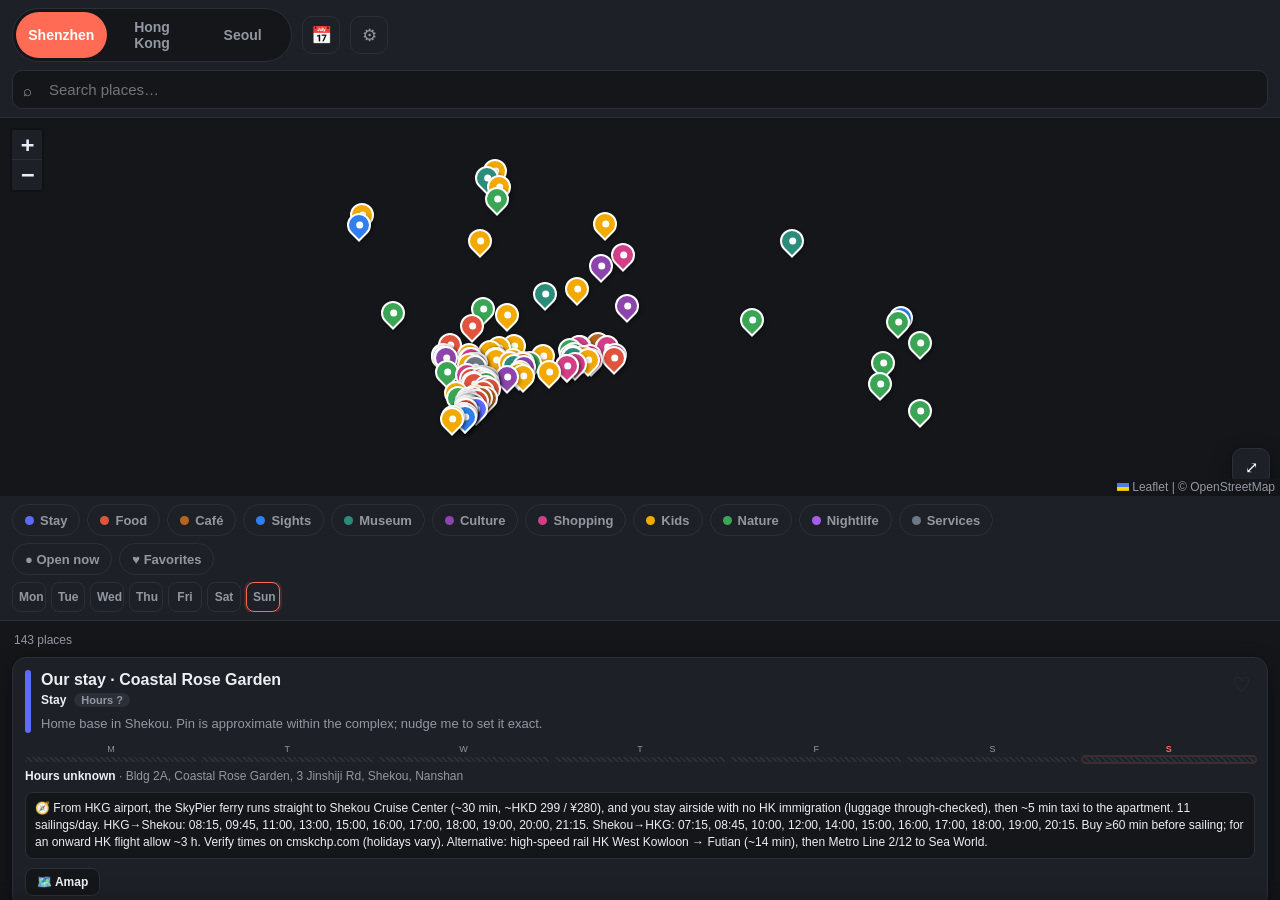
==== commit a977e32d: "Smarter Google Maps query: use Korean place name, strip 'Our stay' label and parentheticals Co-Autho" ====
--- a/index.html
+++ b/index.html
@@ -1015,7 +1015,7 @@
   services: { label: 'Services', color: '#6b7785' }
 };
 
-const LOCATIONS = [{"id": "sz-stay", "city": "SZ", "category": "stay", "name": "Our stay · Coastal Rose Garden", "lat": 22.482237, "lng": 113.924033, "address": "Bldg 2A, Coastal Rose Garden, 3 Jinshiji Rd, Shekou, Nanshan", "desc": "Home base in Shekou. Pin is approximate within the complex; nudge me to set it exact.", "price": null, "hours": null, "photos": ["https://upload.wikimedia.org/wikipedia/commons/6/6a/Sea_World_in_Shekou_Shenzhen2021.jpg", "https://upload.wikimedia.org/wikipedia/commons/e/e6/SEA_WORLD%2C_SHENZHEN_%287%29.jpg", "https://upload.wikimedia.org/wikipedia/commons/d/d5/SEA_WORLD%2C_SHENZHEN_%288%29.jpg"], "commute": "From HKG airport, the SkyPier ferry runs straight to Shekou Cruise Center (~30 min, ~HKD 299 / ¥280), and you stay airside with no HK immigration (luggage through-checked), then ~5 min taxi to the apartment. 11 sailings/day. HKG→Shekou: 08:15, 09:45, 11:00, 13:00, 15:00, 16:00, 17:00, 18:00, 19:00, 20:00, 21:15. Shekou→HKG: 07:15, 08:45, 10:00, 12:00, 14:00, 15:00, 16:00, 17:00, 18:00, 19:00, 20:15. Buy ≥60 min before sailing; for an onward HK flight allow ~3 h. Verify times on cmskchp.com (holidays vary). Alternative: high-speed rail HK West Kowloon → Futian (~14 min), then Metro Line 2/12 to Sea World.", "maplink": "https://uri.amap.com/marker?position=113.928890,22.479193&name=Our%20stay%20%C2%B7%20Coastal%20Rose%20Garden&coordinate=gaode&callnative=1", "maplabel": "Amap"}, {"id": "sz-gba", "city": "SZ", "category": "culture", "name": "Eyes of the GBA (Bay Area Book City)", "lat": 22.551108, "lng": 113.87934, "address": "No. 1 Baohua Rd, Bao'an", "desc": "World's largest bookstore: 300,000 books, art gardens, themed halls and AI guides. By Baohua metro (Line 5).", "price": "free", "hours": {"mon": [["10:00", "22:00"]], "tue": [["10:00", "22:00"]], "wed": [["10:00", "22:00"]], "thu": [["10:00", "22:00"]], "fri": [["10:00", "22:30"]], "sat": [["10:00", "22:30"]], "sun": [["10:00", "22:00"]]}, "photos": ["https://ak-d.tripcdn.com/images/1mi4h12000rsacj6bBE3A_W_640_0_R5_Q80.jpg?proc=source/trip", "https://ak-d.tripcdn.com/images/1mi0812000rsacwcwC938_W_640_0_R5_Q80.jpg?proc=source/trip", "https://ak-d.tripcdn.com/images/1mi2b12000rsad0kiF978_W_640_0_R5_Q80.jpg?proc=source/trip"], "notes": "OSM pin vs. the Baohua-station address differ slightly; verify on arrival.", "phone": "13316979036", "commute": "One transfer: Line 12 to 灵芝, change Line 5 to 宝华, ~40 min. DiDi ~12 km, 22-26 min, ¥40-50. Recommend DiDi.", "video": "https://www.youtube.com/watch?v=oBG-UU-rXas", "maplink": "https://uri.amap.com/marker?position=113.884233,22.548066&name=Eyes%20of%20the%20GBA%20%28Bay%20Area%20Book%20City%29&coordinate=gaode&callnative=1", "maplabel": "Amap"}, {"id": "sz-scitech", "city": "SZ", "category": "museum", "name": "Shenzhen Science & Technology Museum", "lat": 22.775029, "lng": 113.938626, "address": "No. 8 Guanghui Ave, Guangming", "desc": "New Zaha Hadid-designed science museum (opened 2025). Metro Line 6 to Guangming.", "price": {"amount": 50, "cur": "CNY"}, "hours": {"mon": null, "tue": [["10:00", "17:00"]], "wed": [["10:00", "17:00"]], "thu": [["10:00", "17:00"]], "fri": [["10:00", "17:00"]], "sat": [["09:30", "17:00"]], "sun": [["09:30", "17:00"]]}, "photos": ["https://images.adsttc.com/media/images/6818/af5d/015c/4f01/7f12/2525/large_jpg/shenzhen-science-and-technology-museum-zaha-hadid-architects_2.jpg", "https://images.adsttc.com/media/images/6818/af5d/2267/4301/8c12/aada/large_jpg/shenzhen-science-and-technology-museum-zaha-hadid-architects_5.jpg", "https://images.adsttc.com/media/images/6818/af57/1635/2001/870c/62fa/large_jpg/shenzhen-science-and-technology-museum-zaha-hadid-architects_11.jpg"], "notes": "Reserve tickets ~8pm Beijing time the night before.", "wechat": "深圳科学技术馆", "commute": "Metro ~105 min (Line 2 → 4 at 市民中心 → 6 at 红山, to 光明, skybridge into the museum). DiDi ~45 min, ¥115. Metro lands you right at the door.", "video": "https://www.youtube.com/watch?v=CjZgUNMOBVA", "maplink": "https://uri.amap.com/marker?position=113.943512,22.772054&name=Shenzhen%20Science%20%26%20Technology%20Museum&coordinate=gaode&callnative=1", "maplabel": "Amap"}, {"id": "sz-nathist", "city": "SZ", "category": "museum", "name": "Shenzhen Natural History Museum", "lat": 22.695421, "lng": 114.358569, "address": "Pingshan District", "desc": "Brand-new natural history museum in Pingshan, opening on a trial basis around now (late June 2026).", "price": null, "hours": null, "photos": ["https://www.amazingshenzhen.com.cn/pic/2026-05/25/32064845_d12c6837-e9c2-408b-a385-8232a465d599.jpg", "https://www.amazingshenzhen.com.cn/pic/2026-05/25/32064845_0f7cda63-6a11-4b56-8231-853d6995fe19.jpg", "https://www.amazingshenzhen.com.cn/pic/2026-05/25/32064845_f147159c-3e7d-4bf7-a2f6-528692d513f0.jpg"], "notes": "Trial operation from June 30, 2026; official opening is July 28 (after your trip), so expect a limited trial visit, likely reservation-only. Confirm before going.", "commute": "Transit ~100-110 min: Line 2 to Gangxia North, change to Line 14 express to Pingshan, then Line 16/bus. DiDi ~55 km, 60-75 min, ¥150-180. A car is better with company.", "video": "https://www.youtube.com/watch?v=-W0o4uYkgso", "maplink": "https://uri.amap.com/marker?position=114.363501,22.692730&name=Shenzhen%20Natural%20History%20Museum&coordinate=gaode&callnative=1", "maplabel": "Amap"}, {"id": "sz-seg", "city": "SZ", "category": "shopping", "name": "SEG Electronics Market (Huaqiangbei)", "lat": 22.543913, "lng": 114.082285, "address": "1002 Huaqiangbei Rd, Futian", "desc": "The legendary Huaqiangbei electronics megamarket: components, gadgets, repairs, prototyping heaven.", "price": null, "hours": {"mon": [["10:00", "20:00"]], "tue": [["10:00", "20:00"]], "wed": [["10:00", "20:00"]], "thu": [["10:00", "20:00"]], "fri": [["10:00", "20:00"]], "sat": [["10:00", "20:00"]], "sun": [["10:00", "20:00"]]}, "photos": ["https://upload.wikimedia.org/wikipedia/commons/0/0e/SEG_Plaza_in_Shenzhen2021.jpg", "https://upload.wikimedia.org/wikipedia/commons/0/04/SEG_Plaza_Shenzhen.jpg"], "phone": "0755-83320585", "commute": "Metro ~55 min: Line 2 direct (Sea World) → 华强北 (exit A, into Huaqiangbei). DiDi ~40 min, ¥70. One-seat, no transfer, take the metro.", "video": "https://www.youtube.com/watch?v=ObaRA3HMZQI", "maplink": "https://uri.amap.com/marker?position=114.087414,22.541226&name=SEG%20Electronics%20Market%20%28Huaqiangbei%29&coordinate=gaode&callnative=1", "maplabel": "Amap"}, {"id": "sz-k33", "city": "SZ", "category": "kids", "name": "K33 Discovery Farm", "lat": 22.78424, "lng": 113.950703, "address": "Guangming Happy Garden, Zhenyuan Rd, Guangming", "desc": "Outdoor family farm: dinosaur zone, petting zoo, deer, flower fields and many free rides for kids.", "price": {"amount": 0, "cur": "CNY", "note": "mostly free; boating ~¥30"}, "hours": {"mon": [["09:00", "18:00"]], "tue": [["09:00", "18:00"]], "wed": [["09:00", "18:00"]], "thu": [["09:00", "18:00"]], "fri": [["09:00", "18:00"]], "sat": [["09:00", "18:00"]], "sun": [["09:00", "18:00"]]}, "photos": ["https://ak-d.tripcdn.com/images/1mi1h12000rwo9oeg6D77_W_640_0_R5_Q80.jpg", "https://ak-d.tripcdn.com/images/1mi3i12000rwo9kq44A94_W_640_0_R5_Q80.jpg", "https://ak-d.tripcdn.com/images/1mi2b224x98tqi1kb3D05_W_640_0_R5_Q80.jpg"], "notes": "Base entry effectively free; some rides paid. Confirm hours on Trip.com.", "commute": "Metro ~120 min (Line 2 → 4 → 6 to 光明大街) + taxi ¥15 or bus M451. DiDi ~50 min, ¥125. Recommend DiDi.", "video": "https://www.bilibili.com/video/BV1DYPQzxESV", "maplink": "https://uri.amap.com/marker?position=113.955605,22.781291&name=K33%20Discovery%20Farm&coordinate=gaode&callnative=1", "maplabel": "Amap"}, {"id": "sz-nick", "city": "SZ", "category": "kids", "name": "Nickelodeon Playtime (OCT Harbour)", "lat": 22.525953, "lng": 113.983004, "address": "Bldg 2-2B, Qushui Bay, OCT Harbour, 2008 Binhai Ave, Nanshan", "desc": "1,500m² indoor playground over 2.5 floors: PAW Patrol, SpongeBob, TMNT and Dora zones, ball pit, meet-and-greets.", "price": {"amount": 300, "cur": "CNY", "note": "approx"}, "hours": {"mon": [["10:00", "21:00"]], "tue": [["10:00", "20:00"]], "wed": [["10:00", "21:00"]], "thu": [["10:00", "21:00"]], "fri": [["10:00", "21:00"]], "sat": [["10:00", "21:00"]], "sun": [["10:00", "21:00"]]}, "photos": ["https://ak-d.tripcdn.com/images/0100212000f6ugqds0463_W_960_0_Q60.webp", "https://ak-d.tripcdn.com/images/0103e120008ipfbe5A22A_W_960_0_Q60.webp", "https://ak-d.tripcdn.com/images/01006120008hk2yixFBDE_W_960_0_Q60.webp"], "phone": "0755-26640959", "commute": "One transfer: Line 12 to 南油, change Line 9 to 深圳湾公园 (exit E, 5 min walk), ~33 min. DiDi ~8 km, 15-18 min, ¥25-32. Recommend DiDi.", "video": "https://www.youtube.com/watch?v=Ki0GvOndyqk", "maplink": "https://uri.amap.com/marker?position=113.987955,22.523034&name=Nickelodeon%20Playtime%20%28OCT%20Harbour%29&coordinate=gaode&callnative=1", "maplabel": "Amap"}, {"id": "hk-uniqlo-utme", "city": "HK", "category": "shopping", "name": "UNIQLO Lee Theatre ,  UTme! custom tee", "lat": 22.2783, "lng": 114.18311, "address": "G/F, B1 & B2, Lee Theatre, 99 Percival St, Causeway Bay", "desc": "UTme! is not offered in-store in Shenzhen, so this is the HK flagship: design and print a custom T-shirt or tote in ~15 min.", "price": {"amount": 120, "cur": "HKD", "note": "approx"}, "hours": {"mon": [["11:00", "22:00"]], "tue": [["11:00", "22:00"]], "wed": [["11:00", "22:00"]], "thu": [["11:00", "22:00"]], "fri": [["11:00", "23:00"]], "sat": [["11:00", "23:00"]], "sun": [["11:00", "22:00"]]}, "photos": ["https://upload.wikimedia.org/wikipedia/commons/7/76/HK_CWB_Causeway_Bay_Percival_Street_Lee_Theatre_Plaza_entrance_night_July_2024_R12S_02.jpg", "https://upload.wikimedia.org/wikipedia/commons/6/61/HK_CWB_%E9%8A%85%E9%91%BC%E7%81%A3_Causeway_Bay_Percival_Street_Leighton_Road_Lee_Theatre_Plaza_August_2021_SS2_01.jpg"], "phone": "+852 2577 5811", "commute": "Ferry is best: 5 min to Shekou Cruise Center, clear immigration, ~30 min ferry to TST, then MTR Tsuen Wan line to Admiralty + Island line to Causeway Bay; ~2h. The Shenzhen Bay Port land route is slower (~2.5h).", "video": "https://www.youtube.com/watch?v=PxrTalhdoog", "maplink": "https://www.google.com/maps/search/?api=1&query=22.278300%2C114.183110", "maplabel": "Maps"}, {"id": "se-stay", "city": "SEOUL", "category": "stay", "name": "Our stay · Amare Hotel Jongno", "lat": 37.57148, "lng": 126.98973, "address": "7 Supyo-ro 22-gil, Jongno-gu", "desc": "Home base in Jongno, steps from Jongno 3-ga station; Insadong and Gyeongbokgung nearby.", "price": null, "hours": null, "photos": ["https://ak-d.tripcdn.com/images/200i0n000000e04u573AB_R_960_660_R5_D.jpg", "https://ak-d.tripcdn.com/images/1ik1w12000mqbxn666ACB_R_600_360_R5.webp"], "phone": "+82-2-747-0566", "maplink": "https://www.google.com/maps/search/?api=1&query=37.571480%2C126.989730", "maplabel": "Maps"}, {"id": "se-dalmaji", "city": "SEOUL", "category": "food", "name": "Dalmaji Plaza BBQ (달맞이광장)", "lat": 37.56658, "lng": 126.99206, "address": "Euljiro 3-ga, Jung-gu (~10 min walk from Myeongdong)", "desc": "Viral Hipjiro outdoor yajang BBQ: bamboo-firewood salt chicken, lively alley atmosphere.", "price": {"amount": 0, "cur": "KRW", "note": "à la carte"}, "hours": {"mon": [["16:00", "25:00"]], "tue": [["16:00", "25:00"]], "wed": [["16:00", "25:00"]], "thu": [["16:00", "25:00"]], "fri": [["15:00", "26:00"]], "sat": [["15:00", "26:00"]], "sun": [["16:00", "25:00"]]}, "photos": ["https://ak-d.tripcdn.com/images/1mi4q224x95dnsi8qCD5F_W_640_0_R5_Q80.jpg", "https://ak-d.tripcdn.com/images/1mi1b224x95dnnjj70D28_W_640_0_R5_Q80.jpg", "https://ak-d.tripcdn.com/images/1mi3q224x95dp0e855330_W_640_0_R5_Q80.jpg"], "notes": "Pin approximate; use Catchtable app for remote waiting. Closing after midnight shown as 25:00/26:00.", "video": "https://www.youtube.com/watch?v=8CwgEAB105E", "maplink": "https://www.google.com/maps/search/?api=1&query=37.566580%2C126.992060", "maplabel": "Maps"}, {"id": "sz-jiaochangwei", "city": "SZ", "category": "nature", "name": "Jiaochangwei Beach (较场尾)", "lat": 22.593052, "lng": 114.50431, "address": "Jiaochangwei, Dapeng, Longgang", "desc": "The Dapeng Peninsula's only beach village: a long sandy strand backed by 300+ stylish seaside B&Bs. Beach volleyball, kayaking, cycling, sunsets.", "price": "free", "hours": null, "photos": ["https://upload.wikimedia.org/wikipedia/commons/5/5b/%E6%B7%B1%E5%9C%B3%E5%A4%A7%E9%B9%8F%E8%BE%83%E5%9C%BA%E5%B0%BE%E6%AC%A2%E4%B9%90%E6%B5%B7%E6%B9%BENC9637%E5%8F%B3%E5%89%8D%E4%BE%A7.jpg", "https://upload.wikimedia.org/wikipedia/commons/d/d0/%E6%B7%B1%E5%9C%B3%E5%A4%A7%E9%B9%8F%E8%BE%83%E5%9C%BA%E5%B0%BE%E6%AC%A2%E4%B9%90%E6%B5%B7%E6%B9%BENC9637%E5%90%8E%E4%BE%A7.jpg", "https://upload.wikimedia.org/wikipedia/commons/e/ec/%E6%B7%B1%E5%9C%B3%E5%A4%A7%E9%B9%8F%E8%BE%83%E5%9C%BA%E5%B0%BE%E6%AC%A2%E4%B9%90%E6%B5%B7%E6%B9%BENC9637%E5%B7%A6%E4%BE%A7%E5%B0%BE%E7%BF%BC.jpg"], "notes": "Beach is free; village is a paid-stay hub. Swim only in designated zones.", "commute": "Transit ~2.5-3h (Line 2/8 to Xiaomeisha + bus/DiDi). Best by DiDi or chartered car: ~60 km, 70-85 min, ¥160-200. Holiday weekends need a Dapeng entry reservation.", "video": "https://www.youtube.com/watch?v=fCHL46AQ9gk", "maplink": "https://uri.amap.com/marker?position=114.509003,22.590180&name=Jiaochangwei%20Beach%20%28%E8%BE%83%E5%9C%BA%E5%B0%BE%29&coordinate=gaode&callnative=1", "maplabel": "Amap"}, {"id": "sz-dapeng-fortress", "city": "SZ", "category": "sights", "name": "Dapeng Fortress / Ancient City (大鹏所城)", "lat": 22.598061, "lng": 114.507835, "address": "Nanmen West Rd, Pengcheng, Dapeng, Longgang", "desc": "A Ming-dynasty garrison fortress founded in 1394, now a well-preserved walled town with stone lanes, generals' mansions and temples. Namesake of Shenzhen's nickname Peng City.", "price": "free", "hours": {"mon": [["08:30", "17:30"]], "tue": [["08:30", "17:30"]], "wed": [["08:30", "17:30"]], "thu": [["08:30", "17:30"]], "fri": [["08:30", "17:30"]], "sat": [["08:30", "17:30"]], "sun": [["08:30", "17:30"]]}, "photos": ["https://upload.wikimedia.org/wikipedia/commons/3/33/Dapeng_Fortress%2C_Shenzhen.jpg", "https://upload.wikimedia.org/wikipedia/commons/0/08/Dapeng_Fortress%2C_Shenzhen_%2841%29.jpg", "https://upload.wikimedia.org/wikipedia/commons/9/93/Dapeng_Fortress%2C_Shenzhen_%2843%29.jpg", "https://upload.wikimedia.org/wikipedia/commons/6/6e/Dapeng_Fortress%2C_Shenzhen_%2872%29.jpg"], "notes": "Walled town and streets are free; some historic mansions inside may charge or need a timed reservation.", "commute": "Transit ~2.5-3h (Line 3 to Shuanglong + bus 818 + M471, or Line 2/8 to Xiaomeisha + DiDi). Best by car/DiDi: ~60 km, 70-85 min, ¥160-200. 2 km from Jiaochangwei beach.", "video": "https://www.youtube.com/watch?v=a5Fq7c_bM_A", "maplink": "https://uri.amap.com/marker?position=114.512516,22.595179&name=Dapeng%20Fortress%20/%20Ancient%20City%20%28%E5%A4%A7%E9%B9%8F%E6%89%80%E5%9F%8E%29&coordinate=gaode&callnative=1", "maplabel": "Amap"}, {"id": "sz-xichong", "city": "SZ", "category": "nature", "name": "Xichong Beach (西涌)", "lat": 22.479373, "lng": 114.534208, "address": "Xichong, Nan'ao, Dapeng, Longgang", "desc": "Shenzhen's longest beach, a roughly 5 km arc of soft sand on the southern tip of Dapeng, with clear water, a lighthouse hike and a certified dark-sky stargazing park.", "price": null, "hours": null, "photos": ["https://upload.wikimedia.org/wikipedia/commons/6/69/Sunset_on_Xichong.JPG", "https://upload.wikimedia.org/wikipedia/commons/2/25/Xichong.jpg"], "notes": "Xichong now uses a managed-reservation system (advance online booking often required, with visitor quotas). Resorts/camps may charge separately.", "commute": "Transit ~3-3.5h. Best self-drive or charter: ~70 km, 95-110 min, ¥220-280. Holiday weekends need an entry reservation; park at the Xichong lot and take the shuttle up.", "video": "https://www.youtube.com/watch?v=CzIypk2MCqE", "maplink": "https://uri.amap.com/marker?position=114.538794,22.476410&name=Xichong%20Beach%20%28%E8%A5%BF%E6%B6%8C%29&coordinate=gaode&callnative=1", "maplabel": "Amap"}, {"id": "sz-xili-fruit-farm", "city": "SZ", "category": "nature", "name": "Xili Fruit Farm ,  Litchi World (西丽果场)", "lat": 22.609231, "lng": 113.933589, "address": "Litchi World, Shahe West Rd (north), Xili, Nanshan", "desc": "Nanshan's largest pick-your-own lychee orchard (est. 1989) by Xili Reservoir, 40,000+ trees and ~10 varieties. All-you-can-eat picking in the early-summer lychee season.", "price": {"amount": 60, "cur": "CNY", "note": "adult all-you-can-eat; seasonal"}, "hours": {"mon": [["08:30", "17:30"]], "tue": [["08:30", "17:30"]], "wed": [["08:30", "17:30"]], "thu": [["08:30", "17:30"]], "fri": [["08:30", "17:30"]], "sat": [["08:30", "17:30"]], "sun": [["08:30", "17:30"]]}, "photos": ["https://dynamic-media-cdn.tripadvisor.com/media/daodao/photo-o/04/4f/65/52/caption.jpg?w=800&h=-1&s=1", "https://ak-d.tripcdn.com/images/1i609120009ku8jvo8B4F_W_1024_0_R5_Q80.jpg?proc=source/trip", "https://ak-d.tripcdn.com/images/1i648120009ku80nk8115_W_1024_0_R5_Q80.jpg?proc=source/trip"], "notes": "Best guess for your 'Xiti fruit farms': 西丽果场 / Litchi World. Open only in lychee season (~early June to early July); closed off-season.", "phone": "+86 755 8600 5007", "commute": "Metro ~75 min (Line 2 → Line 7 at 安托山, to 茶光) + 10 min bus/taxi. DiDi ~30 min, ¥65 door to door. Recommend DiDi (skips the last mile).", "video": "https://www.bilibili.com/video/BV1NM4y1u75y", "maplink": "https://uri.amap.com/marker?position=113.938460,22.606207&name=Xili%20Fruit%20Farm%20%2C%20%20Litchi%20World%20%28%E8%A5%BF%E4%B8%BD%E6%9E%9C%E5%9C%BA%29&coordinate=gaode&callnative=1", "maplabel": "Amap"}, {"id": "sz-miniso-cocopark", "city": "SZ", "category": "shopping", "name": "MINISO (COCO Park flagship)", "lat": 22.536389, "lng": 114.048866, "address": "COCO Park, Zhongxin 2nd Rd, Futian", "desc": "Large MINISO lifestyle/variety store inside Futian COCO Park: cheap homeware, stationery, cosmetics and licensed-character merch.", "price": "free", "hours": {"mon": [["10:00", "22:00"]], "tue": [["10:00", "22:00"]], "wed": [["10:00", "22:00"]], "thu": [["10:00", "22:00"]], "fri": [["10:00", "22:00"]], "sat": [["10:00", "22:00"]], "sun": [["10:00", "22:00"]]}, "photos": ["https://ak-d.tripcdn.com/images/1mi3u224x98qn427vCCE3_W_640_0_R5_Q70.jpg?proc=source/trip", "https://ak-d.tripcdn.com/images/1mi4i224x98qmn0c7A0CD_W_640_0_R5_Q70.jpg?proc=source/trip", "https://ak-d.tripcdn.com/images/1mi73224x98qn427xBA97_W_640_0_R5_Q70.jpg?proc=source/trip"], "notes": "Coordinates are the COCO Park mall; MINISO is a unit inside. Confirm the floor at the mall directory.", "phone": "+86 131 3865 4341", "commute": "Metro ~50 min: Line 2 (Sea World) → Line 1 at 世界之窗 → 购物公园 (exits into COCO Park). DiDi ~35 min, ¥65. Comparable; metro is steadier in Shennan traffic.", "maplink": "https://uri.amap.com/marker?position=114.053967,22.533654&name=MINISO%20%28COCO%20Park%20flagship%29&coordinate=gaode&callnative=1", "maplabel": "Amap"}, {"id": "sz-lego-cocopark", "city": "SZ", "category": "shopping", "name": "LEGO Store (COCO Park)", "lat": 22.537177, "lng": 114.049413, "address": "COCO Park, Zhongxin 2nd Rd, Futian", "desc": "Official LEGO certified store inside Futian COCO Park, with build tables, exclusive sets and a Pick-a-Brick wall.", "price": "free", "hours": {"mon": [["10:00", "22:00"]], "tue": [["10:00", "22:00"]], "wed": [["10:00", "22:00"]], "thu": [["10:00", "22:00"]], "fri": [["10:00", "22:00"]], "sat": [["10:00", "22:00"]], "sun": [["10:00", "22:00"]]}, "photos": ["https://www.lego.com/cdn/cs/aboutus/assets/blt09eff667e7d59141/LJJ_4338.JPG"], "notes": "Coordinates are the COCO Park mall; confirm the exact unit/floor on arrival.", "phone": "+86 755 2399 7930", "commute": "Metro ~50 min: Line 2 (Sea World) → Line 1 at 世界之窗 → 购物公园 (exits into COCO Park). DiDi ~35 min, ¥65. Comparable; metro is steadier in traffic.", "video": "https://www.youtube.com/watch?v=i6oyLdtUz2M", "maplink": "https://uri.amap.com/marker?position=114.054515,22.534443&name=LEGO%20Store%20%28COCO%20Park%29&coordinate=gaode&callnative=1", "maplabel": "Amap"}, {"id": "sz-central-book-city", "city": "SZ", "category": "culture", "name": "Shenzhen Book City ,  Central (中心城)", "lat": 22.549229, "lng": 114.054462, "address": "2014 Fuzhong 1st Rd, Futian", "desc": "The flagship Shenzhen Book City on the Futian civic axis (near Lianhuashan), ~42,000 m² with cafes, stationery and event space. A landmark cultural venue.", "price": "free", "hours": {"mon": [["10:00", "22:00"]], "tue": [["10:00", "22:00"]], "wed": [["10:00", "22:00"]], "thu": [["10:00", "22:00"]], "fri": [["10:00", "22:30"]], "sat": [["09:30", "22:30"]], "sun": [["09:30", "22:00"]]}, "photos": ["https://upload.wikimedia.org/wikipedia/commons/0/04/Shenzhen_Book_City_Centre_City.jpg", "https://upload.wikimedia.org/wikipedia/commons/8/8f/CBD_SHENZHEN_BOOK_CITY_%2814%29.jpg", "https://upload.wikimedia.org/wikipedia/commons/4/47/CBD_SHENZHEN_BOOK_CITY_%287%29.jpg"], "notes": "Metro Line 4 Children's Palace (少年宫), exits C2/D. Other Book City branches exist (Luohu, Nanshan, Longgang).", "phone": "+86 755 2399 2013", "commute": "Metro ~55 min: Line 2 direct (Sea World) → 市民中心, ~10 min walk to 中心书城. DiDi ~40 min, ¥65. One-seat metro, comparable.", "video": "https://www.youtube.com/watch?v=1F6-yUmLVh0", "maplink": "https://uri.amap.com/marker?position=114.059572,22.546506&name=Shenzhen%20Book%20City%20%2C%20%20Central%20%28%E4%B8%AD%E5%BF%83%E5%9F%8E%29&coordinate=gaode&callnative=1", "maplabel": "Amap"}, {"id": "sz-dongmen-street-food", "city": "SZ", "category": "food", "name": "Dongmen Street food market (东门老街)", "lat": 22.546801, "lng": 114.113867, "address": "Dongmen Old Street, Luohu", "desc": "Shenzhen's busiest old-town district: a maze of pedestrian lanes packed with street-food stalls, skewers, desserts, milk tea and cheap fashion. Liveliest in the evening.", "price": "free", "hours": null, "photos": ["https://upload.wikimedia.org/wikipedia/commons/e/e5/SZ_%E6%B7%B1%E5%9C%B3_Shenzhen_%E7%BE%85%E6%B9%96_Luohu_%E6%9D%B1%E9%96%80%E9%A3%9F%E8%A1%97_Dongmen_Pedestrian_Street_night_November_2024_R12S_06.jpg", "https://upload.wikimedia.org/wikipedia/commons/b/ba/SZ_%E6%B7%B1%E5%9C%B3_Shenzhen_%E7%BE%85%E6%B9%96_Luohu_%E6%9D%B1%E9%96%80%E9%A3%9F%E8%A1%97_Dongmen_Pedestrian_Street_night_November_2024_R12S_17.jpg", "https://upload.wikimedia.org/wikipedia/commons/4/4f/SZ_%E6%B7%B1%E5%9C%B3_Shenzhen_%E7%BE%85%E6%B9%96_Luohu_%E6%9D%B1%E9%96%80%E9%A3%9F%E8%A1%97_Dongmen_Pedestrian_Street_night_November_2024_R12S_40.jpg"], "notes": "Open public street zone, not one venue; stalls run ~10:00 to late. Metro Line 1/3 Laojie (老街).", "commute": "Metro ~62 min: Line 2 direct (Sea World) → 湖贝, ~6 min walk to 东门老街. DiDi ~45 min, ¥85. DiDi if traffic is light.", "video": "https://www.youtube.com/watch?v=1XHumb5IaSY", "maplink": "https://uri.amap.com/marker?position=114.118974,22.544115&name=Dongmen%20Street%20food%20market%20%28%E4%B8%9C%E9%97%A8%E8%80%81%E8%A1%97%29&coordinate=gaode&callnative=1", "maplabel": "Amap"}, {"id": "sz-one-avenue", "city": "SZ", "category": "shopping", "name": "One Avenue 卓悦中心", "lat": 22.539519, "lng": 114.060161, "address": "Fuhua 1st Rd, Gangxia, Futian", "desc": "Upscale CBD mall straddling Fuhua Road, with a big open-air rooftop garden deck, international fashion, dining and an observation level. Linked to the Gangxia metro hub.", "price": "free", "hours": {"mon": [["10:00", "22:00"]], "tue": [["10:00", "22:00"]], "wed": [["10:00", "22:00"]], "thu": [["10:00", "22:00"]], "fri": [["10:00", "22:00"]], "sat": [["10:00", "22:00"]], "sun": [["10:00", "22:00"]]}, "photos": ["https://upload.wikimedia.org/wikipedia/commons/8/8f/Huawei_Store_at_One_Avenue_in_Shenzhen%2C_China.jpg"], "notes": "Metro Lines 1/3/4 around Gangxia / 会展中心.", "phone": "+86 755 8886 6610", "commute": "Metro ~52 min: Line 2 direct (Sea World) → 岗厦北, ~600 m walk to 卓悦中心. DiDi ~35 min, ¥65. One-seat metro is easiest.", "video": "https://www.youtube.com/watch?v=YQBbZ8fleHA", "maplink": "https://uri.amap.com/marker?position=114.065277,22.536805&name=One%20Avenue%20%E5%8D%93%E6%82%A6%E4%B8%AD%E5%BF%83&coordinate=gaode&callnative=1", "maplabel": "Amap"}, {"id": "sz-wanda-longgang", "city": "SZ", "category": "shopping", "name": "Longgang Wanda Plaza 龙岗万达广场", "lat": 22.677118, "lng": 114.126032, "address": "1 Huanan 2nd Rd, Pinghu, Longgang", "desc": "China's first 4th-generation Wanda Plaza (2021): an 8-floor complex with the world's longest indoor escalator (~64 m), a 2,500 m² LED ceiling and a glass skywalk. A viral destination.", "price": "free", "hours": {"mon": [["10:00", "22:00"]], "tue": [["10:00", "22:00"]], "wed": [["10:00", "22:00"]], "thu": [["10:00", "22:00"]], "fri": [["10:00", "22:00"]], "sat": [["10:00", "22:00"]], "sun": [["10:00", "22:00"]]}, "photos": ["https://ak-d.tripcdn.com/images/1mi4n2215eycavnv4218B_W_640_0_R5_Q80.jpg?proc=source/trip", "https://ak-d.tripcdn.com/images/1mi292234b52n1dwg8956_W_640_0_R5_Q80.jpg?proc=source/trip", "https://ak-d.tripcdn.com/images/1mi1x2234b52n1lm8E594_W_640_0_R5_Q80.jpg?proc=source/trip"], "notes": "Shenzhen has several Wanda Plazas (e.g. Guangming ~22.7515,113.9278, plus Longhua). This is the landmark one but sits in the far NE (Metro Line 10, Mugu). Say the word to swap for a more central branch.", "phone": "0755-33510868", "commute": "Metro ~95 min (Line 12 → Line 10 at 岗厦北, to 木古) + 8 min walk. DiDi ~50 min, ¥120. Recommend DiDi off-peak.", "video": "https://www.youtube.com/watch?v=3BhBiNUQTU4", "maplink": "https://uri.amap.com/marker?position=114.131127,22.674441&name=Longgang%20Wanda%20Plaza%20%E9%BE%99%E5%B2%97%E4%B8%87%E8%BE%BE%E5%B9%BF%E5%9C%BA&coordinate=gaode&callnative=1", "maplabel": "Amap"}, {"id": "sz-nantou-1820", "city": "SZ", "category": "museum", "name": "Nantou 1820 Digital Exhibition Hall (南头古城数字展厅)", "lat": 22.54558, "lng": 113.915792, "address": "By Baode Square, Nantou Ancient City, Nanshan", "desc": "A small multimedia museum inside Nantou Ancient City named for the city's 1820 Qing-dynasty heyday. A 360° immersive animation of the silk scroll recreates trade and daily life of 200 years ago.", "price": "free", "hours": {"tue": [["10:00", "20:00"]], "wed": [["10:00", "20:00"]], "thu": [["10:00", "20:00"]], "fri": [["10:00", "20:00"]], "sat": [["10:00", "20:30"]], "sun": [["10:00", "20:30"]]}, "photos": ["https://oss.gooood.cn/uploads/2021/12/022-Deep-Space-Nantou-Old-Town-Digital-Exhibition-Hall-China-by-11ARCHITECTURE.jpg", "https://ak-d.tripcdn.com/images/1mi5w224x8vw5ikt62807_W_640_0_R5_Q80.jpg?proc=source/trip", "https://oss.gooood.cn/uploads/2021/12/017-Deep-Space-Nantou-Old-Town-Digital-Exhibition-Hall-China-by-11ARCHITECTURE.jpg"], "notes": "Closed Mondays. Coords are the Nantou Ancient City entrance; the hall is a short walk inside the walls. Photos show the old city, not the hall interior.", "phone": "0755-26669990", "wechat": "南头古城", "commute": "Direct: Line 12 from Sea World to 南头古城, ~15 min ride (+6 min walk). DiDi ~18 min, ~¥28. Metro direct, recommended.", "video": "https://www.bilibili.com/video/BV1Ps421P7sc", "maplink": "https://uri.amap.com/marker?position=113.920652,22.542531&name=Nantou%201820%20Digital%20Exhibition%20Hall%20%28%E5%8D%97%E5%A4%B4%E5%8F%A4%E5%9F%8E%E6%95%B0%E5%AD%97%E5%B1%95%E5%8E%85%29&coordinate=gaode&callnative=1", "maplabel": "Amap"}, {"id": "sz-safari-park", "city": "SZ", "category": "kids", "name": "Shenzhen Safari Park (深圳野生动物园)", "lat": 22.601923, "lng": 113.967238, "address": "4065 Xilihu Rd, Xili, Nanshan", "desc": "Large drive/walk-through wildlife park on Xili Lake with free-ranging animals, a safari zone and daily animal shows. One of Shenzhen's oldest family attractions.", "price": {"amount": 240, "cur": "CNY", "note": "gate; online ~179-190; kids ≤1.2m free"}, "hours": {"mon": [["09:30", "18:00"]], "tue": [["09:30", "18:00"]], "wed": [["09:30", "18:00"]], "thu": [["09:30", "18:00"]], "fri": [["09:30", "18:00"]], "sat": [["09:30", "18:00"]], "sun": [["09:30", "18:00"]]}, "photos": ["https://upload.wikimedia.org/wikipedia/commons/e/ea/SHENZHEN_SAFARI_PARK_%284%29.jpg", "https://upload.wikimedia.org/wikipedia/commons/2/2c/SHENZHEN_SAFARI_PARK_%2845%29.jpg"], "notes": "Last entry ~17:00.", "phone": "0755-26624088", "wechat": "深圳动物园", "commute": "Metro ~65 min, ¥7 (Line 2 → Line 7 at 安托山, to 西丽湖 exit B, 500 m to gate). DiDi ~30 min, ¥65. Metro is cheap and drops at the entrance.", "video": "https://www.youtube.com/watch?v=t3z1qKQXOO8", "maplink": "https://uri.amap.com/marker?position=113.972159,22.598967&name=Shenzhen%20Safari%20Park%20%28%E6%B7%B1%E5%9C%B3%E9%87%8E%E7%94%9F%E5%8A%A8%E7%89%A9%E5%9B%AD%29&coordinate=gaode&callnative=1", "maplabel": "Amap"}, {"id": "sz-splendid-china", "city": "SZ", "category": "culture", "name": "Splendid China Folk Culture Village (锦绣中华)", "lat": 22.535056, "lng": 113.99049, "address": "9005 Shennan Blvd, OCT, Nanshan", "desc": "Combined theme park: a miniature-landmarks park plus a folk-culture village of China's ethnic groups, with nightly song-and-dance shows. Plan a full day.", "price": {"amount": 200, "cur": "CNY", "note": "~100-225 by session; evening cheaper; kids <1.2m free"}, "hours": {"mon": [["10:00", "21:30"]], "tue": [["10:00", "21:30"]], "wed": [["10:00", "21:30"]], "thu": [["10:00", "21:30"]], "fri": [["10:00", "21:30"]], "sat": [["10:00", "22:00"]], "sun": [["10:00", "22:00"]]}, "photos": ["https://upload.wikimedia.org/wikipedia/commons/a/a0/1_shenzhen_splendid_china_2011.JPG", "https://upload.wikimedia.org/wikipedia/commons/b/bf/1_splendid_china_shenzhen_2011.JPG"], "notes": "Night admission from ~17:30. Metro Line 1 Huaqiaocheng / OCT.", "phone": "0755-26905222", "commute": "Direct Line 2 ride: Sea World to 世界之窗, no transfer (~9 stops, ~30 min incl walk). DiDi ~9 km, 18-22 min, ¥30-38. Recommend metro (direct, cheap).", "video": "https://www.youtube.com/watch?v=hO1zuXNdbH4", "maplink": "https://uri.amap.com/marker?position=113.995460,22.532159&name=Splendid%20China%20Folk%20Culture%20Village%20%28%E9%94%A6%E7%BB%A3%E4%B8%AD%E5%8D%8E%29&coordinate=gaode&callnative=1", "maplabel": "Amap"}, {"id": "sz-happy-harbour", "city": "SZ", "category": "sights", "name": "Bao'an Happy Harbour & Bay Glory wheel (宝安欢乐港湾)", "lat": 22.5476, "lng": 113.878837, "address": "Jia'an Rd, Bao'an Central, Xin'an", "desc": "Waterfront leisure district around the 128m Bay Glory Ferris wheel, with a daily music-fountain and light show on the central plaza. The harbour is free to enter. It also has a free outdoor children's playground (童乐园) with big tube slides, climbing nets and a sand/beach zone, plus an Olympic-standard seaside skate park.", "price": "free", "hours": null, "photos": ["https://upload.wikimedia.org/wikipedia/commons/b/bd/Bay_Glory_2022.jpg", "https://upload.wikimedia.org/wikipedia/commons/8/8a/Bay_Glory_Shenzhen_2021-02-07.jpg"], "notes": "Light/water show 20:00 weekdays; 20:00 & 21:00 weekends/holidays, ~15 min, daily except Mondays. Wheel ticket ~¥118. Fireworks only on special event nights.", "wechat": "深圳欢乐港湾", "commute": "One transfer: Line 12 to 灵芝, change Line 5 to 临海 (Bay Glory wheel), ~40 min. DiDi ~13 km, 22-28 min, ¥40-52. Recommend DiDi.", "video": "https://www.youtube.com/watch?v=hLKw39Q28n0", "maplink": "https://uri.amap.com/marker?position=113.883731,22.544558&name=Bao%27an%20Happy%20Harbour%20%26%20Bay%20Glory%20wheel%20%28%E5%AE%9D%E5%AE%89%E6%AC%A2%E4%B9%90%E6%B8%AF%E6%B9%BE%29&coordinate=gaode&callnative=1", "maplabel": "Amap"}, {"id": "sz-huafa-snow-world", "city": "SZ", "category": "sights", "name": "Qianhai Huafa Ice & Snow World (前海·华发冰雪世界)", "lat": 22.714994, "lng": 113.763751, "address": "Qianhai Bay area, Bao'an", "desc": "World's largest indoor ski resort (Guinness), ~100,000 m² kept near -6°C, with 5 slopes up to 463m and an 83m drop, plus a ski-in/ski-out JW Marriott. Opened Sep 2025.", "price": {"amount": 208, "cur": "CNY", "note": "2h snow-play; ski sessions ~348-568"}, "hours": null, "photos": ["https://ak-d.tripcdn.com/images/1lo4112000q30xiv0CA5E_W_960_0_Q60.webp?proc=source%2ftrip", "https://ak-d.tripcdn.com/images/1lo2i12000rhgllcf1EE2_W_960_0_Q60.webp?proc=source%2ftrip", "https://ak-d.tripcdn.com/images/1lo4y12000rhgo1g75A71_W_960_0_Q60.webp?proc=source%2ftrip"], "notes": "Newest large indoor ski resort. Site is in Bao'an near Qianhai Bay. Confirm daily session times with the official channel.", "phone": "+86-4009292000", "commute": "Metro ~90 min, no transfer: Line 12 direct from Sea World to 海上田园南 + 8 min walk. DiDi ~50 min, ¥115. Recommend DiDi. (Site is in Shajing/Bao'an.)", "video": "https://www.youtube.com/watch?v=iespuwBLOvg", "maplink": "https://uri.amap.com/marker?position=113.768913,22.712152&name=Qianhai%20Huafa%20Ice%20%26%20Snow%20World%20%28%E5%89%8D%E6%B5%B7%C2%B7%E5%8D%8E%E5%8F%91%E5%86%B0%E9%9B%AA%E4%B8%96%E7%95%8C%29&coordinate=gaode&callnative=1", "maplabel": "Amap"}, {"id": "sz-mocape", "city": "SZ", "category": "museum", "name": "MOCAPE (当代艺术与城市规划馆)", "lat": 22.548477, "lng": 114.056867, "address": "184 Fuzhong Rd, Lianhua, Futian", "desc": "Striking Coop Himmelb(l)au-designed building combining a contemporary-art museum and a city-planning exhibition hall under one roof. Opened 2016.", "price": "free", "hours": {"tue": [["10:30", "17:30"]], "wed": [["10:30", "17:30"]], "thu": [["10:30", "17:30"]], "fri": [["10:30", "17:30"]], "sat": [["10:30", "17:30"]], "sun": [["10:30", "17:30"]]}, "photos": ["https://upload.wikimedia.org/wikipedia/commons/2/20/01_The_Museum_of_Contemporary_Art_%26_Planning_Exhibition_in_2025.jpg", "https://upload.wikimedia.org/wikipedia/commons/2/2c/02_The_Museum_of_Contemporary_Art_%26_Planning_Exhibition_in_2025.jpg"], "notes": "Closed Mondays; last admission 17:00. Free general admission. Metro Line 3/4 Children's Palace, Exit A2.", "phone": "0755-82559634", "wechat": "深圳市当代艺术与城市规划馆", "commute": "Metro ~52 min: Line 2 direct (Sea World) → 市民中心, exit toward 少年宫, ~5 min walk. DiDi ~40 min, ¥65. One-seat metro preferred.", "video": "https://www.youtube.com/watch?v=egpQsw5bDKc", "maplink": "https://uri.amap.com/marker?position=114.061980,22.545758&name=MOCAPE%20%28%E5%BD%93%E4%BB%A3%E8%89%BA%E6%9C%AF%E4%B8%8E%E5%9F%8E%E5%B8%82%E8%A7%84%E5%88%92%E9%A6%86%29&coordinate=gaode&callnative=1", "maplabel": "Amap"}, {"id": "sz-dafen", "city": "SZ", "category": "culture", "name": "Dafen Oil Painting Village (大芬油画村)", "lat": 22.612347, "lng": 114.131181, "address": "Dafen, Buji, Longgang", "desc": "Dense art village with 1,000+ studios and galleries famous for hand-painted oil reproductions and originals. Free to wander; try a painting class.", "price": "free", "hours": {"mon": [["10:00", "22:00"]], "tue": [["10:00", "22:00"]], "wed": [["10:00", "22:00"]], "thu": [["10:00", "22:00"]], "fri": [["10:00", "22:00"]], "sat": [["10:00", "22:00"]], "sun": [["10:00", "22:00"]]}, "photos": ["https://upload.wikimedia.org/wikipedia/commons/c/c4/Artists_at_work_in_Dafen_Oil_Painting_Village.jpg", "https://upload.wikimedia.org/wikipedia/commons/8/88/Dafen_art_museum%2C_Shenzhen%2C_China.jpg"], "notes": "Most shops 10:00-22:00. Dafen Art Museum free, Tue-Sun 09:30-17:30. Metro Line 3 Dafen, Exit A1.", "phone": "0755-84732633", "commute": "Metro ~100 min, ¥9 (Line 2 → Line 3 at 福田, to 大芬). DiDi ~45 min, ¥90. Recommend metro (cheap, one transfer).", "video": "https://www.youtube.com/watch?v=RvMa7dIIXvU", "maplink": "https://uri.amap.com/marker?position=114.136262,22.609652&name=Dafen%20Oil%20Painting%20Village%20%28%E5%A4%A7%E8%8A%AC%E6%B2%B9%E7%94%BB%E6%9D%91%29&coordinate=gaode&callnative=1", "maplabel": "Amap"}, {"id": "sz-wondermeet", "city": "SZ", "category": "kids", "name": "WonderMeet (玩美攻略)", "lat": 22.543945, "lng": 114.078209, "address": "Century Plaza, 3018 Shennan Middle Rd, Futian", "desc": "Huge three-floor indoor amusement complex with one all-day ticket covering 100+ attractions: karting, bowling, ice skating, VR, 5D theatre, laser tag, bumper cars and more.", "price": {"amount": 268, "cur": "CNY", "note": "weekday all-day; weekends ~298"}, "hours": {"mon": [["10:00", "22:00"]], "tue": [["10:00", "22:00"]], "wed": [["10:00", "22:00"]], "thu": [["10:00", "22:00"]], "fri": [["10:00", "22:00"]], "sat": [["10:00", "22:00"]], "sun": [["10:00", "22:00"]]}, "photos": ["https://ak-d.tripcdn.com/images/1me4s12000o4iz377A76B_W_960_0_Q60.webp?proc=source%2ftrip", "https://ak-d.tripcdn.com/images/1mi5e12000hdtqzreA53A_W_640_0_R5_Q80.jpg?proc=source/trip", "https://ak-d.tripcdn.com/images/1mi0e12000hdtqvhjAF4F_W_640_0_R5_Q80.jpg?proc=source/trip"], "notes": "Floors 1F/2F/3F of Century Plaza. Metro Line 1/7 Huaqiang Rd, Exit B.", "phone": "18600342988", "commute": "Metro ~55 min: Line 2 → Line 1 at 世界之窗 → 华强路, 166 m to 世纪汇. DiDi ~35 min, ¥70. Comparable; DiDi if traffic is light.", "video": "https://www.youtube.com/watch?v=HXJlrCTXoRE", "maplink": "https://uri.amap.com/marker?position=114.083338,22.541255&name=WonderMeet%20%28%E7%8E%A9%E7%BE%8E%E6%94%BB%E7%95%A5%29&coordinate=gaode&callnative=1", "maplabel": "Amap"}, {"id": "sz-kpfun", "city": "SZ", "category": "kids", "name": "KP-FUN Trendy Play Street (AR karting)", "lat": 22.52929, "lng": 114.023941, "address": "3F, C Future City, 9283 Binhe Ave, Futian", "desc": "New two-floor indoor entertainment street (opened June 2025) headlined by AR/MR go-karting (you wear mixed-reality goggles), plus a 360° rotating motorbike, a big bumper-car arena and 100+ tech attractions.", "price": {"amount": 268, "cur": "CNY", "note": "weekday all-day; weekends ~298"}, "hours": {"mon": [["10:00", "22:00"]], "tue": [["10:00", "22:00"]], "wed": [["10:00", "22:00"]], "thu": [["10:00", "22:00"]], "fri": [["10:00", "22:30"]], "sat": [["10:00", "22:30"]], "sun": [["10:00", "22:00"]]}, "photos": ["https://ak-d.tripcdn.com/images/1mi2s224x91xb8m9r63D3_W_640_0_R5_Q80.jpg", "https://ak-d.tripcdn.com/images/1mi52224x91xawvg02D57_W_640_0_R5_Q80.jpg", "https://ak-d.tripcdn.com/images/1mi53224x91xb0zbuCFC1_W_640_0_R5_Q80.jpg"], "notes": "The AR-goggle (MR) karting venue. Coords approximate, by Metro Line 9 Xiasha, Exit B. Track-style alternative without AR: SGP Karting Club, Luohu.", "phone": "17307564578", "commute": "One transfer: Line 12 to 南油, change Line 9 to 下沙, ~32 min. DiDi ~10 km, 18-22 min, ¥32-40. Recommend DiDi.", "video": "https://www.youtube.com/watch?v=fzehVJGOJnM", "maplink": "https://uri.amap.com/marker?position=114.028993,22.526493&name=KP-FUN%20Trendy%20Play%20Street%20%28AR%20karting%29&coordinate=gaode&callnative=1", "maplabel": "Amap"}, {"id": "sz-sushiro-1", "city": "SZ", "category": "food", "name": "Sushiro 寿司郎 (Coastal City / 海岸城)", "lat": 22.520685, "lng": 113.930605, "address": "3F, Coastal City, 33 Wenxin 5th Rd, Houhai, Nanshan", "desc": "Japanese conveyor-belt sushi chain. The Coastal City outlet in Houhai is the branch inside Nanshan. Hugely popular, long queues.", "price": {"amount": 104, "cur": "CNY", "note": "per person"}, "hours": {"mon": [["10:00", "22:00"]], "tue": [["10:00", "22:00"]], "wed": [["10:00", "22:00"]], "thu": [["10:00", "22:00"]], "fri": [["10:00", "22:30"]], "sat": [["10:00", "22:30"]], "sun": [["10:00", "22:00"]]}, "photos": ["https://upload.wikimedia.org/wikipedia/commons/7/7d/A_SUSHIRO_RESTAURANT_IN_SHENZHEN_MIXC.jpg", "https://upload.wikimedia.org/wikipedia/commons/4/48/A_SUSHIRO_RESTAURANT_IN_SHENZHEN_MIXC_%282%29.jpg"], "notes": "Only Sushiro within Nanshan. No Shekou branch; others are in Futian (卓悦中心, 皇庭广场) and Longgang.", "commute": "Direct: Line 2 from Sea World to 后海 (海岸城 sits atop the station), ~12 min (+6 min walk). DiDi ~15 min, ~¥25. Metro direct, recommended.", "video": "https://www.youtube.com/watch?v=F70isf51ZeA", "maplink": "https://uri.amap.com/marker?position=113.935468,22.517649&name=Sushiro%20%E5%AF%BF%E5%8F%B8%E9%83%8E%20%28Coastal%20City%20/%20%E6%B5%B7%E5%B2%B8%E5%9F%8E%29&coordinate=gaode&callnative=1", "maplabel": "Amap"}, {"id": "sz-haidilao-1", "city": "SZ", "category": "food", "name": "Haidilao 海底捞 (Baoneng Taikoo City)", "lat": 22.503592, "lng": 113.93426, "address": "NL309-310, Baoneng Taikoo City, 2233 Zhongxin Rd, Nanshan", "desc": "The Haidilao closest to Shekou, in Baoneng Taikoo City by Shenzhen Bay. Famous for service, free snacks and late hours.", "price": {"amount": 130, "cur": "CNY", "note": "per person"}, "hours": {"mon": [["10:00", "25:00"]], "tue": [["10:00", "25:00"]], "wed": [["10:00", "25:00"]], "thu": [["10:00", "25:00"]], "fri": [["10:00", "26:00"]], "sat": [["10:00", "26:00"]], "sun": [["10:00", "25:00"]]}, "photos": ["https://upload.wikimedia.org/wikipedia/commons/e/ea/Haidilao_Hot_Pot_at_GR_Shopping_Mall_%2820200829181143%29.jpg", "https://upload.wikimedia.org/wikipedia/commons/9/9e/Haidilao_hot_pot_%2820250201%29.jpg"], "notes": "Late-night closing times approximate.", "phone": "+86 755 3293 5783", "commute": "Direct: Line 2 from Sea World to 后海, ~12 min ride (+6 min walk). DiDi ~15 min, ~¥25. Metro direct and easy; DiDi if in a hurry.", "video": "https://www.youtube.com/watch?v=oSmbTywRT50", "maplink": "https://uri.amap.com/marker?position=113.939125,22.500560&name=Haidilao%20%E6%B5%B7%E5%BA%95%E6%8D%9E%20%28Baoneng%20Taikoo%20City%29&coordinate=gaode&callnative=1", "maplabel": "Amap"}, {"id": "sz-haidilao-2", "city": "SZ", "category": "food", "name": "Haidilao 海底捞 (Hanjing Center)", "lat": 22.515386, "lng": 113.91938, "address": "3F, Hanjing Center, 23 Dengliang Rd, Houhai, Nanshan", "desc": "Second-nearest Haidilao to Shekou, in the Houhai / Shenzhen Bay area. Same hot pot, tableside service and late hours.", "price": {"amount": 130, "cur": "CNY", "note": "per person"}, "hours": {"mon": [["10:00", "25:00"]], "tue": [["10:00", "25:00"]], "wed": [["10:00", "25:00"]], "thu": [["10:00", "25:00"]], "fri": [["10:00", "26:00"]], "sat": [["10:00", "26:00"]], "sun": [["10:00", "25:00"]]}, "photos": ["https://upload.wikimedia.org/wikipedia/commons/9/9e/Haidilao_hot_pot_%2820250201%29.jpg"], "notes": "Coordinates approximate (Hanjing Center, Houhai).", "phone": "+86 755 8656 9622", "commute": "Direct: Line 2 from Sea World to 后海 (汉京中心 nearby), ~12 min (+6 min walk). DiDi ~15 min, ~¥25. Metro direct, recommended.", "video": "https://www.bilibili.com/video/BV1mE421A7KR", "maplink": "https://uri.amap.com/marker?position=113.924238,22.512338&name=Haidilao%20%E6%B5%B7%E5%BA%95%E6%8D%9E%20%28Hanjing%20Center%29&coordinate=gaode&callnative=1", "maplabel": "Amap"}, {"id": "sz-michelin-hunan", "city": "SZ", "category": "food", "name": "Nong Geng Ji 农耕记 (Sea World, Michelin)", "lat": 22.485907, "lng": 113.912967, "address": "Unit 303, 3F Zone B, Sea World Plaza, Shekou, Nanshan", "desc": "Shenzhen-born Hunan country-style (湖南土菜) chain recognised in the Michelin Guide; the Sea World outlet sits by the Shekou waterfront. Rustic, spicy home cooking.", "price": {"amount": 89, "cur": "CNY", "note": "per person"}, "hours": {"mon": [["11:30", "14:00"], ["17:30", "21:00"]], "tue": [["11:30", "14:00"], ["17:30", "21:00"]], "wed": [["11:30", "14:00"], ["17:30", "21:00"]], "thu": [["11:30", "14:00"], ["17:30", "21:00"]], "fri": [["11:30", "14:00"], ["17:30", "21:00"]], "sat": [["11:30", "14:00"], ["17:30", "21:00"]], "sun": [["11:30", "14:00"], ["17:30", "21:00"]]}, "photos": ["https://dimg04.c-ctrip.com/images/1me5q12000epfcfhz3A24.jpg", "https://dimg04.c-ctrip.com/images/1me2312000epfifo9DDF7.jpg", "https://dimg04.c-ctrip.com/images/1me2g12000bbye3j686B8.jpg"], "notes": "The Shekou Michelin Hunan restaurant is Nong Geng Ji (农耕记), founded in Shenzhen 2017.", "phone": "0755-26814479", "commute": "~6 min walk, in the Sea World plaza.", "video": "https://www.youtube.com/watch?v=yrZre8M6Hvk", "maplink": "https://uri.amap.com/marker?position=113.917824,22.482855&name=Nong%20Geng%20Ji%20%E5%86%9C%E8%80%95%E8%AE%B0%20%28Sea%20World%2C%20Michelin%29&coordinate=gaode&callnative=1", "maplabel": "Amap"}, {"id": "sz-mood-coffee", "city": "SZ", "category": "cafe", "name": "Mood Coffee (Shekou)", "lat": 22.496687, "lng": 113.9312, "address": "Shekou / Sea World area, Nanshan", "desc": "A specialty coffee spot in the Shekou area.", "price": {"amount": 35, "cur": "CNY", "note": "per cup, approx"}, "hours": null, "photos": [], "notes": "Unverified by name on web/Dianping/OSM; pin is an approximate Shekou placeholder. Confirm exact spot. Nearby verified cafes: SAANCI 山池咖啡, JoJo's Turkish Café, Day By Coffee.", "commute": "~6 min walk from the apartment (Shekou).", "maplink": "https://uri.amap.com/marker?position=113.936062,22.493651&name=Mood%20Coffee%20%28Shekou%29&coordinate=gaode&callnative=1", "maplabel": "Amap"}, {"id": "sz-gg-creative", "city": "SZ", "category": "culture", "name": "G&G Creative Community 创意社区", "lat": 22.494625, "lng": 113.912769, "address": "9 Liyuan Rd, Shekou, Nanshan", "desc": "A former factory turned hip creative community with design shops, cafes, exhibition halls, art markets and a basketball court. ~650 m from Shuiwan Station (Line 2) Exit D.", "price": "free", "hours": {"mon": [["11:00", "21:00"]], "tue": [["11:00", "21:00"]], "wed": [["11:00", "21:00"]], "thu": [["11:00", "21:00"]], "fri": [["10:00", "22:00"]], "sat": [["10:00", "22:00"]], "sun": [["11:00", "21:00"]]}, "photos": ["https://laming.studio/wp-content/uploads/2021/02/1.jpg"], "notes": "Coordinates approximate; individual shop hours vary.", "phone": "15013525310", "commute": "~7 min walk from the apartment.", "video": "https://www.youtube.com/watch?v=DD_eQ5cwOms", "maplink": "https://uri.amap.com/marker?position=113.917626,22.491573&name=G%26G%20Creative%20Community%20%E5%88%9B%E6%84%8F%E7%A4%BE%E5%8C%BA&coordinate=gaode&callnative=1", "maplabel": "Amap"}, {"id": "sz-nanhai-yiku", "city": "SZ", "category": "culture", "name": "Nanhai Yiku 南海意库 (OCT Ideapark)", "lat": 22.489626, "lng": 113.91269, "address": "6 Xinghua Rd, Shekou, Nanshan", "desc": "A waterside creative park converted from a 1980s factory into six garden buildings with 120+ design firms, cafes, shops and industrial-chic photo spots. 2-3 min from Shuiwan Station Exit D.", "price": "free", "hours": {"mon": [["10:00", "22:00"]], "tue": [["10:00", "22:00"]], "wed": [["10:00", "22:00"]], "thu": [["10:00", "22:00"]], "fri": [["10:00", "22:00"]], "sat": [["10:00", "22:00"]], "sun": [["10:00", "22:00"]]}, "photos": ["https://upload.wikimedia.org/wikipedia/commons/0/06/1%E5%8F%B7%E6%A3%9F%E3%81%8B%E3%82%896%E5%8F%B7%E6%A3%9F%E3%81%BE%E3%81%A7%E3%81%82%E3%82%8B.jpg", "https://upload.wikimedia.org/wikipedia/commons/9/98/%E3%82%B5%E3%83%B3%E3%83%A8%E3%83%BC%E8%B7%A1%E5%9C%B0%E3%82%92%E3%83%AA%E3%83%8E%E3%83%99%E3%83%BC%E3%82%B7%E3%83%A7%E3%83%B3.jpg"], "notes": "Open-access grounds; tenant hours vary.", "phone": "+86 755 2681 8600", "commute": "~9 min walk from the apartment.", "video": "https://www.bilibili.com/video/BV1Gr4y1J7dQ", "maplink": "https://uri.amap.com/marker?position=113.917547,22.486574&name=Nanhai%20Yiku%20%E5%8D%97%E6%B5%B7%E6%84%8F%E5%BA%93%20%28OCT%20Ideapark%29&coordinate=gaode&callnative=1", "maplabel": "Amap"}, {"id": "sz-seaworld-fountain", "city": "SZ", "category": "sights", "name": "Sea World Music Fountain Show 音乐喷泉", "lat": 22.486389, "lng": 113.911969, "address": "Water plaza by the Minghua ship, Sea World, Shekou, Nanshan", "desc": "Shenzhen's largest open-air water show: music, fountains, lights and fire around the historic Minghua cruise ship. ~10 min per show, free to watch from the plaza.", "price": "free", "hours": {"mon": null, "tue": [["19:30", "19:40"], ["20:00", "20:10"], ["20:30", "20:40"]], "wed": [["19:30", "19:40"], ["20:00", "20:10"], ["20:30", "20:40"]], "thu": [["19:30", "19:40"], ["20:00", "20:10"], ["20:30", "20:40"]], "fri": [["19:30", "19:40"], ["20:00", "20:10"], ["20:30", "20:40"], ["21:00", "21:10"], ["21:30", "21:40"]], "sat": [["19:30", "19:40"], ["20:00", "20:10"], ["20:30", "20:40"], ["21:00", "21:10"], ["21:30", "21:40"]], "sun": [["19:30", "19:40"], ["20:00", "20:10"], ["20:30", "20:40"]]}, "photos": ["https://upload.wikimedia.org/wikipedia/commons/7/72/Minghua_ship_at_Shekou_Seaworld_2018-10-12_1.jpg", "https://upload.wikimedia.org/wikipedia/commons/2/2a/Minghua_ship_at_Shekou_Seaworld_2018-10-12_3.jpg", "https://upload.wikimedia.org/wikipedia/commons/d/dc/Shekou_Marine_World_at_night_2.JPG"], "notes": "Show slots: Tue-Sun 19:30/20:00/20:30, plus 21:00/21:30 on Fri & Sat. Closed Monday. Times shift for weather/holidays.", "commute": "~6 min walk to the Sea World plaza.", "video": "https://www.youtube.com/watch?v=-QxdJRxvR9E", "maplink": "https://uri.amap.com/marker?position=113.916826,22.483336&name=Sea%20World%20Music%20Fountain%20Show%20%E9%9F%B3%E4%B9%90%E5%96%B7%E6%B3%89&coordinate=gaode&callnative=1", "maplabel": "Amap"}, {"id": "sz-dental", "city": "SZ", "category": "services", "name": "Dental Bauhinia 紫荆口腔 (Shekou)", "lat": 22.487634, "lng": 113.920399, "address": "Shop 27, Phase II, Coastal Rose Garden, Wanghai Rd, Shekou, Nanshan", "desc": "Established international, English-speaking dental clinic in Shekou with dentists from HK, Australia, Canada and the mainland. General, cosmetic, orthodontic and implant care.", "price": null, "hours": {"mon": [["09:00", "18:00"]], "tue": [["09:00", "18:00"]], "wed": [["09:00", "18:00"]], "thu": [["09:00", "18:00"]], "fri": [["09:00", "18:00"]], "sat": [["09:00", "18:00"]], "sun": null}, "photos": ["https://www.dentalbauhinia.cn/wp-content/uploads/2022/03/GP-1.jpg", "https://www.dentalbauhinia.cn/wp-content/uploads/2022/04/05_4.jpg", "https://www.dentalbauhinia.cn/wp-content/uploads/2024/10/bd07bc52c91423828a93aa97eab8755.png"], "notes": "No clinic named exactly 'Mayia' could be verified in Shekou; this is the substituted best-known English-speaking Shekou clinic. Coords approximate; confirm hours.", "phone": "+86 755 8827 0822", "commute": "~5 min walk from the apartment (Shekou).", "video": "https://www.youtube.com/watch?v=FsCdV8DeJCQ", "maplink": "https://uri.amap.com/marker?position=113.925256,22.484587&name=Dental%20Bauhinia%20%E7%B4%AB%E8%8D%86%E5%8F%A3%E8%85%94%20%28Shekou%29&coordinate=gaode&callnative=1", "maplabel": "Amap"}, {"id": "sz-zhongshuge", "city": "SZ", "category": "culture", "name": "Zhongshuge Bookstore 钟书阁", "lat": 22.546185, "lng": 113.882869, "address": "East Bank L1-021, Happy Coast (欢乐港湾), Bao'an", "desc": "Shenzhen's branch of the famously photogenic 'most beautiful bookstore in China', with mirrored ceilings, spiral shelves and a tiered reading staircase.", "price": "free", "hours": {"mon": [["10:00", "22:00"]], "tue": [["10:00", "22:00"]], "wed": [["10:00", "22:00"]], "thu": [["10:00", "22:00"]], "fri": [["10:00", "22:00"]], "sat": [["10:00", "22:00"]], "sun": [["10:00", "22:00"]]}, "photos": ["https://www.sohodd.com/wp-content/uploads/2022/03/%E6%B7%B1%E5%9C%B3%C2%B7%E9%92%9F%E4%B9%A6%E9%98%81%E4%B9%A6%E5%BA%97%E8%AE%BE%E8%AE%A1%E6%AC%A2%E4%B9%90%E6%B8%AF%E6%B9%BE%E5%BA%97-%E5%94%AF%E6%83%B3%E5%9B%BD%E9%99%8501.jpg", "https://www.sohodd.com/wp-content/uploads/2022/03/%E6%B7%B1%E5%9C%B3%C2%B7%E9%92%9F%E4%B9%A6%E9%98%81%E4%B9%A6%E5%BA%97%E8%AE%BE%E8%AE%A1%E6%AC%A2%E4%B9%90%E6%B8%AF%E6%B9%BE%E5%BA%97-%E5%94%AF%E6%83%B3%E5%9B%BD%E9%99%8503.jpg", "https://www.sohodd.com/wp-content/uploads/2022/03/%E6%B7%B1%E5%9C%B3%C2%B7%E9%92%9F%E4%B9%A6%E9%98%81%E4%B9%A6%E5%BA%97%E8%AE%BE%E8%AE%A1%E6%AC%A2%E4%B9%90%E6%B8%AF%E6%B9%BE%E5%BA%97-%E5%94%AF%E6%83%B3%E5%9B%BD%E9%99%8505.jpg"], "notes": "In Happy Coast East Bank L1-021. Metro Linhai (Line 5/12) Exit B2.", "phone": "(0755)23146093", "commute": "One transfer: Line 12 to 灵芝, change Line 5 to 临海, ~40 min. DiDi ~13 km, 22-28 min, ¥42-52. Recommend DiDi.", "video": "https://www.youtube.com/watch?v=XWBhDc00BWA", "maplink": "https://uri.amap.com/marker?position=113.887756,22.543140&name=Zhongshuge%20Bookstore%20%E9%92%9F%E4%B9%A6%E9%98%81&coordinate=gaode&callnative=1", "maplabel": "Amap"}, {"id": "sz-upperhills", "city": "SZ", "category": "shopping", "name": "UpperHills 深业上城", "lat": 22.560157, "lng": 114.065117, "address": "5001 Huanggang Rd, Futian", "desc": "Mixed-use mall and LOFT complex backing onto Lianhua Hill Park, with an open-air European-style 'Town' street of design boutiques and cafes on the L3 podium.", "price": "free", "hours": {"mon": [["10:00", "22:00"]], "tue": [["10:00", "22:00"]], "wed": [["10:00", "22:00"]], "thu": [["10:00", "22:00"]], "fri": [["10:00", "22:30"]], "sat": [["10:00", "22:30"]], "sun": [["10:00", "22:00"]]}, "photos": ["https://upload.wikimedia.org/wikipedia/commons/0/02/Shum_Yip_Upperhills_Towers2020.jpg", "https://upload.wikimedia.org/wikipedia/commons/4/41/SZ_%E6%B7%B1%E5%9C%B3_Shenzhen_%E7%A6%8F%E7%94%B0_Futian_%E5%BD%A9%E7%94%B0%E8%B7%AF_Caitian_Road_%E6%B7%B1%E6%A5%AD%E4%B8%8A%E5%9F%8E_SHUM_YIP_UpperHills_LOFT_URBANUS_mall_November_2023_R12S_802.jpg", "https://upload.wikimedia.org/wikipedia/commons/2/20/SZ_%E6%B7%B1%E5%9C%B3_Shenzhen_%E7%A6%8F%E7%94%B0_Futian_Caitian_Road_UpperHills_facade_October_2023_R12S_01.jpg"], "notes": "Adjacent to Lianhua Hill Park.", "phone": "0755-82769268", "commute": "Metro ~55 min: Line 2 (Sea World) → Line 10 at 岗厦北 → 冬瓜岭, ~500 m walk. DiDi ~38 min, ¥70. DiDi simpler; metro beats traffic.", "video": "https://www.youtube.com/watch?v=UtjSZzl5Zes", "maplink": "https://uri.amap.com/marker?position=114.070239,22.557453&name=UpperHills%20%E6%B7%B1%E4%B8%9A%E4%B8%8A%E5%9F%8E&coordinate=gaode&callnative=1", "maplabel": "Amap"}, {"id": "sz-24histories-academy", "city": "SZ", "category": "culture", "name": "24 Histories Academy 二十四史书院", "lat": 22.663873, "lng": 114.09542, "address": "Gankeng Ancient Town (north), Longgang", "desc": "An Oriental-garden cultural academy and bookstore themed on China's Twenty-Four Histories, with themed bookshops, a children's picture-book room, tea gatherings and evening folk music.", "price": {"amount": 60, "cur": "CNY", "note": "kids/seniors ¥30; under 1.2m free"}, "hours": {"mon": [["10:30", "21:30"]], "tue": [["10:30", "21:30"]], "wed": [["10:30", "21:30"]], "thu": [["10:30", "21:30"]], "fri": [["10:30", "21:30"]], "sat": [["09:30", "22:30"]], "sun": [["09:30", "22:30"]]}, "photos": ["https://ak-d.tripcdn.com/images/0EQ3r12000cn1mc5j838D.jpg", "https://ak-d.tripcdn.com/images/1lo3h12000g37flttE933.jpg", "https://ak-d.tripcdn.com/images/1lo6912000g37g0gxD3B3.jpg"], "notes": "In Gankeng Ancient Town; Metro Gankeng (Line 10) Exit B.", "commute": "Metro ~100 min, ¥9 (Line 2 → Line 10 at 岗厦北, to 甘坑). DiDi ~50 min, ¥100. Recommend metro (cheap, one transfer).", "video": "https://www.youtube.com/watch?v=sTVByLOB6GY", "maplink": "https://uri.amap.com/marker?position=114.100553,22.661209&name=24%20Histories%20Academy%20%E4%BA%8C%E5%8D%81%E5%9B%9B%E5%8F%B2%E4%B9%A6%E9%99%A2&coordinate=gaode&callnative=1", "maplabel": "Amap"}, {"id": "sz-hongqiao-park", "city": "SZ", "category": "nature", "name": "Hongqiao Park 虹桥公园 (red skywalk)", "lat": 22.748204, "lng": 113.953299, "address": "Kelin Rd / Chalin Rd, Guangming", "desc": "A hillside forest park famous for its ~4 km elevated bright-red 'rainbow' skywalk winding through the treetops, a major photo spot.", "price": "free", "hours": {"mon": [["07:00", "22:00"]], "tue": [["07:00", "22:00"]], "wed": [["07:00", "22:00"]], "thu": [["07:00", "22:00"]], "fri": [["07:00", "22:00"]], "sat": [["07:00", "22:00"]], "sun": [["07:00", "22:00"]]}, "photos": ["https://ak-d.tripcdn.com/images/0101r12000j4s48omE8F0_W_960_0_Q60.webp?proc=source%2ftrip", "https://ak-d.tripcdn.com/images/0103v120008iodkhe3FFA_W_960_0_Q60.webp?proc=source%2ftrip", "https://ak-d.tripcdn.com/images/0101212000b95d0202A9E_W_960_0_Q60.webp?proc=source%2ftrip"], "notes": "This is 虹桥公园 in Guangming. If you meant the central 洪湖公园 in Luohu (lotus ponds, also a red bridge), tell me and I'll switch it.", "commute": "Metro ~115 min (Line 2 → 4 → 6 → 6-branch to 虹桥公园). DiDi ~50 min, ¥120. Recommend DiDi (much faster).", "video": "https://www.youtube.com/watch?v=u3frBjI2LP4", "maplink": "https://uri.amap.com/marker?position=113.958203,22.745249&name=Hongqiao%20Park%20%E8%99%B9%E6%A1%A5%E5%85%AC%E5%9B%AD%20%28red%20skywalk%29&coordinate=gaode&callnative=1", "maplabel": "Amap"}, {"id": "sz-culture-square", "city": "SZ", "category": "culture", "name": "Shenzhen Bay Culture Square 深圳湾文化广场", "lat": 22.515303, "lng": 113.940467, "address": "2516 Keyuan South Rd, Houhai, Nanshan", "desc": "A major new 188,000 m² design-and-culture complex on Shenzhen Bay by MAD Architects (Ma Yansong), with design-art exhibition halls and cultural spaces. Opened Nov 2025.", "price": null, "hours": {"mon": [["10:00", "18:00"]], "tue": [["10:00", "18:00"]], "wed": [["10:00", "18:00"]], "thu": [["10:00", "18:00"]], "fri": [["10:00", "18:00"]], "sat": [["10:00", "18:00"]], "sun": [["10:00", "18:00"]]}, "photos": ["https://upload.wikimedia.org/wikipedia/commons/f/fd/Shenzhen_Bay_Cultural_Square.jpg", "https://upload.wikimedia.org/wikipedia/commons/2/26/Shenzhen_Bay_Cultural_Square_1.jpg", "https://upload.wikimedia.org/wikipedia/commons/f/f5/Shenzhen_Bay_Cultural_Square_2.jpg"], "notes": "Last entry 17:00. Monday closure unconfirmed; ticket price TBC. Metro Line 13 Talent Park Exit B1.", "wechat": "深圳湾文化广场", "commute": "Line 2 from Sea World to 登良, ~10 min, then ~800 m walk. DiDi ~18 min, ~¥30. DiDi recommended (nearest station is Line 13 人才公园).", "video": "https://www.youtube.com/watch?v=xILvmLTt10c", "maplink": "https://uri.amap.com/marker?position=113.945339,22.512281&name=Shenzhen%20Bay%20Culture%20Square%20%E6%B7%B1%E5%9C%B3%E6%B9%BE%E6%96%87%E5%8C%96%E5%B9%BF%E5%9C%BA&coordinate=gaode&callnative=1", "maplabel": "Amap"}, {"id": "sz-shiopon", "city": "SZ", "category": "food", "name": "Shiopon (salt-bread bakery)", "lat": 22.51761, "lng": 113.938061, "address": "L1 CL120, Shenzhen Bay MixC (深圳湾万象城), Nanshan", "desc": "Japanese-style salt-bread (盐面包) bakery, crisp outside and soft inside in many flavours. Often long queues.", "price": null, "hours": {"mon": [["11:00", "21:00"]], "tue": [["11:00", "21:00"]], "wed": [["11:00", "21:00"]], "thu": [["11:00", "21:00"]], "fri": [["11:00", "21:00"]], "sat": [["11:00", "21:00"]], "sun": [["11:00", "21:00"]]}, "photos": ["https://ak-d.tripcdn.com/images/1mi3m224x98w7j2xc5118_W_640_0_R5_Q80.jpg", "https://ak-d.tripcdn.com/images/1mi4d224x98w6b5vlFAF1_W_640_0_R5_Q80.jpg", "https://ak-d.tripcdn.com/images/1mi4l224x98w65txk47E2_W_640_0_R5_Q80.jpg"], "notes": "In Shenzhen Bay MixC; coords are mall-level.", "phone": "+86 755 8665 5666", "commute": "Line 2 from Sea World to 登良, ~10 min, then a short walk. DiDi ~15 min, ~¥28. Metro direct; DiDi slightly faster.", "maplink": "https://uri.amap.com/marker?position=113.942930,22.514585&name=Shiopon%20%28salt-bread%20bakery%29&coordinate=gaode&callnative=1", "maplabel": "Amap"}, {"id": "sz-ah-ma-handmade", "city": "SZ", "category": "food", "name": "Ah Ma Handmade 阿嬷手作", "lat": 22.544934, "lng": 113.951127, "address": "L4 SL432, The MixC World (万象天地), Nanshan", "desc": "Popular Guangxi handmade dessert and drinks chain, known for taro (芋泥) and fresh sugar-cane drinks. The branch nearest Science Park, Nanshan.", "price": null, "hours": null, "photos": ["https://cdn4.orstatic.com.cn/userphoto2/photo/9/7WD/01K6AJ24C220BB5C05B0FEpx.jpg", "https://cdn3.orstatic.com.cn/userphoto2/photo/9/7WD/01K6AIB2E606B6254C40B9mx.jpg", "https://cdn4.orstatic.com.cn/userphoto2/photo/9/7QY/01J3ONCDD95FC6390447FEmx.jpg"], "notes": "10+ Shenzhen branches; also at One Avenue, 金光华, 欢乐港湾. Coords mall-level.", "phone": "13392152634", "commute": "One transfer: Line 12 to 桃园, change Line 1 to 高新园 (~480 m walk), ~35 min. DiDi ~22 min, ~¥35. DiDi recommended.", "video": "https://www.youtube.com/watch?v=76w1Xi14IJ0", "maplink": "https://uri.amap.com/marker?position=113.956015,22.541934&name=Ah%20Ma%20Handmade%20%E9%98%BF%E5%AC%B7%E6%89%8B%E4%BD%9C&coordinate=gaode&callnative=1", "maplabel": "Amap"}, {"id": "sz-gif-coffee", "city": "SZ", "category": "cafe", "name": "GIF Coffee 集福咖啡", "lat": 22.564071, "lng": 114.091221, "address": "A106, Bldg 541, Bagualing Industrial Zone, Futian", "desc": "Well-regarded specialty coffee shop in the Bagualing area, run by a couple (the barista was a 2020 China-competition runner-up). GIF = 'Get Interesting Food'.", "price": null, "hours": {"mon": [["09:00", "20:00"]], "tue": [["09:00", "20:00"]], "wed": [["09:00", "20:00"]], "thu": [["09:00", "20:00"]], "fri": [["09:00", "20:00"]], "sat": [["09:00", "20:00"]], "sun": [["09:00", "20:00"]]}, "photos": ["https://ak-d.tripcdn.com/images/0105s120009g2xqfm1B1C_D_1600_900_R5.jpg?proc=autoorient", "https://ak-d.tripcdn.com/images/0106y120008vtrmqkF040_D_454_358_R5.jpg?proc=autoorient", "https://ak-d.tripcdn.com/images/0102s120008vtv3wyB725_D_454_358_R5.jpg?proc=autoorient"], "phone": "+8618820170630", "notes": "In Futian (Bagualing), not Shekou. Coords block-level approximate.", "commute": "Metro ~65 min: Line 2 → Line 7 at 华强北 → 八卦岭. DiDi ~38 min, ¥70. DiDi is faster here.", "video": "https://www.youtube.com/watch?v=xUYLtUv5jvc", "maplink": "https://uri.amap.com/marker?position=114.096350,22.561390&name=GIF%20Coffee%20%E9%9B%86%E7%A6%8F%E5%92%96%E5%95%A1&coordinate=gaode&callnative=1", "maplabel": "Amap"}, {"id": "sz-yuan-gu", "city": "SZ", "category": "food", "name": "Yuangu 元古云境", "lat": 22.545955, "lng": 113.951925, "address": "NL115A, The Lane, MixC World (万象天地), Nanshan", "desc": "Stylish neo-Chinese restaurant and tea house with creative contemporary cuisine and a Zen/afternoon-tea aesthetic, in the open-air lane of MixC World.", "price": null, "hours": {"mon": [["11:00", "24:00"]], "tue": [["11:00", "24:00"]], "wed": [["11:00", "24:00"]], "thu": [["11:00", "24:00"]], "fri": [["11:00", "24:00"]], "sat": [["11:00", "24:00"]], "sun": [["11:00", "24:00"]]}, "photos": ["https://ak-d.tripcdn.com/images/1tx4912000ocezijx62CF_D_1600_900_R5.jpg", "https://ak-d.tripcdn.com/images/1me2212000dsf7i96E033_D_454_358_R5.jpg", "https://ak-d.tripcdn.com/images/1me1k12000qdfr52i49D6_D_454_358_R5.jpg"], "phone": "+8618165709724", "notes": "Coords mall-level. A second branch is at L235, Shenzhen Bay MixC.", "commute": "One transfer: Line 12 to 桃园, change Line 1 to 高新园 (~480 m walk), ~35 min. DiDi ~22 min, ~¥35. DiDi recommended.", "video": "https://www.youtube.com/watch?v=85CPP0UiwcM", "maplink": "https://uri.amap.com/marker?position=113.956814,22.542957&name=Yuangu%20%E5%85%83%E5%8F%A4%E4%BA%91%E5%A2%83&coordinate=gaode&callnative=1", "maplabel": "Amap"}, {"id": "sz-spring-patio", "city": "SZ", "category": "food", "name": "Spring Patio 春台餐酒馆", "lat": 22.544934, "lng": 113.951127, "address": "2F open-air corridor, MixC World (万象天地), Nanshan", "desc": "Upscale Yunnan-cuisine restaurant and bar on the 2nd-floor open-air corridor of MixC World, known for its award-winning interior.", "price": null, "hours": null, "photos": ["https://images.adsttc.com/media/images/670c/bfc1/a025/5f00/01ef/2793/newsletter/______________Chao_Zhang__2_.jpg?1728888783", "https://images.adsttc.com/media/images/670c/bfc2/a025/5f00/01ef/2795/newsletter/______________Chao_Zhang__1_.jpg?1728888792", "https://images.adsttc.com/media/images/670c/bfc2/a025/5f00/01ef/2797/newsletter/______________Chao_Zhang__4_.jpg?1728888794"], "notes": "Coords mall-level.", "phone": "15302693950", "commute": "One transfer: Line 12 to 桃园, change Line 1 to 高新园/深大, ~32 min. DiDi ~8 km, 16-20 min, ¥28-35. Recommend DiDi.", "video": "https://www.bilibili.com/video/BV14SSFYVE77", "maplink": "https://uri.amap.com/marker?position=113.956015,22.541934&name=Spring%20Patio%20%E6%98%A5%E5%8F%B0%E9%A4%90%E9%85%92%E9%A6%86&coordinate=gaode&callnative=1", "maplabel": "Amap"}, {"id": "sz-bay-chef-fei", "city": "SZ", "category": "food", "name": "The Bay by Chef Fei 东湾", "lat": 22.560215, "lng": 114.06673, "address": "1F, Mandarin Oriental, Block A UpperHills, 5001 Huanggang Rd, Futian", "desc": "Refined Cantonese restaurant at the Mandarin Oriental, led by two-Michelin-star Chef Fei. One Diamond in the 2026 Black Pearl Guide.", "price": null, "hours": {"mon": [["11:00", "14:30"], ["17:30", "21:30"]], "tue": [["11:00", "14:30"], ["17:30", "21:30"]], "wed": [["11:00", "14:30"], ["17:30", "21:30"]], "thu": [["11:00", "14:30"], ["17:30", "21:30"]], "fri": [["11:00", "14:30"], ["17:30", "21:30"]], "sat": [["10:30", "14:30"], ["17:30", "21:30"]], "sun": [["10:30", "14:30"], ["17:30", "21:30"]]}, "photos": ["https://media.ffycdn.net/eu/mandarin-oriental-hotel-group/NyiKa6BBJhgZYejn3N7H.jpg", "https://ak-d.tripcdn.com/images/1tx0b12000jt1a7790F1B_D_1600_900_R5.jpg?proc=autoorient", "https://ak-d.tripcdn.com/images/0106c120009j2wu7pAC98_D_454_358_R5.jpg?proc=autoorient"], "phone": "+8675581829301", "notes": "Upscale; reservations recommended.", "commute": "Metro ~58 min: Line 2 → Line 10 at 岗厦北 → 冬瓜岭, ~600 m walk to the Mandarin Oriental. DiDi ~38 min, ¥70. DiDi recommended.", "video": "https://www.youtube.com/watch?v=hMNzu2cfcfs", "maplink": "https://uri.amap.com/marker?position=114.071854,22.557513&name=The%20Bay%20by%20Chef%20Fei%20%E4%B8%9C%E6%B9%BE&coordinate=gaode&callnative=1", "maplabel": "Amap"}, {"id": "sz-baoan-hunan-noodle", "city": "SZ", "category": "food", "name": "Sheng Xiang Ting 盛香亭 (Happy Harbour)", "lat": 22.546311, "lng": 113.881011, "address": "B1 food hall (B1北-080-081), Bao'an Happy Harbour East Bank", "desc": "Changsha-style hot-braise (热卤) Hunan rice noodles, Angus beef noodles and snacks. The well-rated Hunan noodle spot inside Bao'an Happy Harbour.", "price": {"amount": 30, "cur": "CNY", "note": "per person"}, "hours": {"mon": [["10:00", "21:00"]], "tue": [["10:00", "21:00"]], "wed": [["10:00", "21:00"]], "thu": [["10:00", "21:00"]], "fri": [["10:00", "21:00"]], "sat": [["10:00", "21:00"]], "sun": [["10:00", "21:00"]]}, "photos": ["https://cdn2.orstatic.com.cn/userphoto2/photo/9/79B/01FM9X17CBCA1E17A2897Fmx.jpg", "https://cdn1.orstatic.com.cn/userphoto2/photo/9/79B/01FM9W549BB2B0BF28520Fmx.jpg"], "phone": "13352914447", "notes": "Inside Happy Harbour B1; coords mall-level. Sit-down Hunan alternative in the same mall: 农耕记 (2F).", "commute": "One transfer: Line 12 to 灵芝, change Line 5 to 临海, ~40 min. DiDi ~13 km, 22-28 min, ¥40-52. Recommend DiDi (much faster).", "video": "https://www.youtube.com/watch?v=0gv5spxwZ7I", "maplink": "https://uri.amap.com/marker?position=113.885901,22.543267&name=Sheng%20Xiang%20Ting%20%E7%9B%9B%E9%A6%99%E4%BA%AD%20%28Happy%20Harbour%29&coordinate=gaode&callnative=1", "maplabel": "Amap"}, {"id": "sz-shieyuan", "city": "SZ", "category": "food", "name": "Shiheyuan 柿合缘 新京菜", "lat": 22.545591, "lng": 113.950939, "address": "L2 NL219, MixC World (万象天地), Nanshan", "desc": "Upscale 'new Beijing cuisine' restaurant (Michelin / Black Pearl recognised) in MixC World, known for three-way Peking duck and private dining rooms.", "price": {"amount": 148, "cur": "CNY", "note": "per person"}, "hours": null, "photos": ["https://dimg04.c-ctrip.com/images/0104i12000aqb6jmo4C9E.jpg", "https://dimg04.c-ctrip.com/images/0107412000q1hs4su6ADD.jpg", "https://dimg04.c-ctrip.com/images/0105512000q1ht6b16096.jpg"], "notes": "Best match for the name you gave ('Shieyuan') is 柿合缘 (Shi-he-yuan). Coords mall-level (unit L2).", "phone": "+8675586706072", "commute": "One transfer: Line 12 to 桃园, change Line 1 to 高新园 (~480 m walk), ~35 min. DiDi ~22 min, ~¥35. DiDi recommended.", "video": "https://www.bilibili.com/video/BV1gN2KYoEBN", "maplink": "https://uri.amap.com/marker?position=113.955826,22.542591&name=Shiheyuan%20%E6%9F%BF%E5%90%88%E7%BC%98%20%E6%96%B0%E4%BA%AC%E8%8F%9C&coordinate=gaode&callnative=1", "maplabel": "Amap"}, {"id": "sz-seaworld-cac", "city": "SZ", "category": "museum", "name": "Sea World Culture & Arts Center (Design Society)", "lat": 22.483164, "lng": 113.912027, "address": "1187 Wanghai Rd, Shekou, Nanshan", "desc": "Fumihiko Maki-designed waterfront cultural complex in Shekou, home to Design Society and the V&A Gallery (the V&A's first international collaboration). A landmark for design and contemporary art on Shenzhen Bay.", "price": null, "hours": {"mon": null, "tue": [["10:00", "18:00"]], "wed": [["10:00", "18:00"]], "thu": [["10:00", "18:00"]], "fri": [["10:00", "18:00"]], "sat": [["10:00", "18:00"]], "sun": [["10:00", "18:00"]]}, "photos": ["https://upload.wikimedia.org/wikipedia/commons/a/af/SZ_Shenzhen_Nanshan_Shekou_1187_Wanghai_Road_Sea_World_Culture_and_Arts_Center_waterfront_promenade_April_2025_R12S_17.jpg", "https://upload.wikimedia.org/wikipedia/commons/2/28/Seaworld_CAC1.jpg"], "notes": "Closed Mondays. Public spaces free; some V&A and special exhibitions are ticketed. Walkable from your Shekou base.", "phone": "0755-26671187", "commute": "~7 min walk, on the Sea World waterfront.", "video": "https://www.youtube.com/watch?v=g5evOx4otAI", "maplink": "https://uri.amap.com/marker?position=113.916884,22.480111&name=Sea%20World%20Culture%20%26%20Arts%20Center%20%28Design%20Society%29&coordinate=gaode&callnative=1", "maplabel": "Amap"}, {"id": "sz-art-museum-new", "city": "SZ", "category": "museum", "name": "Shenzhen Art Museum (New)", "lat": 22.627698, "lng": 114.01877, "address": "30 Tenglong Rd, Minzhi, Longhua", "desc": "The flagship new home of Shenzhen Art Museum (opened 2023) with vast modern galleries for Chinese ink, contemporary and international art. One of the city's largest art venues.", "price": "free", "hours": {"mon": null, "tue": [["10:00", "17:30"]], "wed": [["10:00", "17:30"]], "thu": [["10:00", "17:30"]], "fri": [["10:00", "17:30"]], "sat": [["10:00", "17:30"]], "sun": [["10:00", "17:30"]]}, "photos": ["https://upload.wikimedia.org/wikipedia/commons/6/65/SZ_%E6%B7%B1%E5%9C%B3_Shenzhen_%E9%BE%8D%E8%8F%AF_Longhua_%E6%B7%B1%E5%9C%B3%E7%BE%8E%E8%A1%93%E9%A4%A8_Shenzhen_Art_Museum_Shu_Qi_May_2024_R12S.jpg", "https://upload.wikimedia.org/wikipedia/commons/6/6c/SZ_%E6%B7%B1%E5%9C%B3_Shenzhen_%E9%BE%8D%E8%8F%AF_Longhua_%E6%B7%B1%E5%9C%B3%E7%BE%8E%E8%A1%93%E9%A4%A8_Shenzhen_Art_Museum_exhibition_visitors_May_2024_R12S_318.jpg"], "notes": "Closed Mondays. Free; online reservation recommended.", "phone": "0755-28062004", "wechat": "深圳美术馆", "commute": "Metro ~80 min: Line 2 → Line 4 at 市民中心 → 红山 (exit A1, 300 m). Far in Longhua. DiDi ~45 min, ¥100. DiDi strongly recommended.", "video": "https://www.youtube.com/watch?v=A5xMcnewFBg", "maplink": "https://uri.amap.com/marker?position=114.023817,22.624897&name=Shenzhen%20Art%20Museum%20%28New%29&coordinate=gaode&callnative=1", "maplabel": "Amap"}, {"id": "sz-he-xiangning", "city": "SZ", "category": "museum", "name": "He Xiangning Art Museum", "lat": 22.53616, "lng": 113.976687, "address": "9013 Shennan Blvd, OCT, Nanshan", "desc": "Opened 1997, China's first national art museum named after an individual artist (revolutionary painter He Xiangning). Her ink works plus a strong contemporary program, linked to the OCAT terminal nearby.", "price": "free", "hours": {"mon": null, "tue": [["09:30", "17:00"]], "wed": [["09:30", "17:00"]], "thu": [["09:30", "17:00"]], "fri": [["09:30", "17:00"]], "sat": [["09:30", "17:00"]], "sun": [["09:30", "17:00"]]}, "photos": ["https://upload.wikimedia.org/wikipedia/commons/d/db/He_Xiangning_Art_Museum1.jpg", "https://upload.wikimedia.org/wikipedia/commons/4/46/SZ_%E6%B7%B1%E5%9C%B3_Shenzhen_%E5%8D%97%E5%B1%B1%E5%8D%80_Nanshan_%E6%B7%B1%E5%8D%97%E5%A4%A7%E9%81%93_Shennan_Blvd_%E4%BD%95%E9%A6%99%E5%87%9D%E7%BE%8E%E8%A1%93%E9%A4%A8_He_Xiangning_Art_Museum_intro_September_2024_R12S_07.jpg"], "notes": "Closed Mondays. Free.", "phone": "0755-26604540", "wechat": "何香凝美术馆", "commute": "One transfer: Line 2 to 世界之窗, change Line 1 to 华侨城 (1 stop), ~33 min. DiDi ~9 km, 18-22 min, ¥30-38. DiDi a bit faster.", "video": "https://www.youtube.com/watch?v=SkN9JNId5kw", "maplink": "https://uri.amap.com/marker?position=113.981624,22.533223&name=He%20Xiangning%20Art%20Museum&coordinate=gaode&callnative=1", "maplabel": "Amap"}, {"id": "sz-guan-shanyue", "city": "SZ", "category": "museum", "name": "Guan Shanyue Art Museum 关山月美术馆", "lat": 22.552095, "lng": 114.059088, "address": "6026 Hongli Rd, Futian", "desc": "Dedicated to Lingnan-school master Guan Shanyue. A leading venue for traditional Chinese ink painting alongside design and contemporary shows, beside Lianhua Hill Park.", "price": "free", "hours": {"mon": null, "tue": [["09:00", "17:00"]], "wed": [["09:00", "17:00"]], "thu": [["09:00", "17:00"]], "fri": [["09:00", "17:00"]], "sat": [["09:00", "17:00"]], "sun": [["09:00", "17:00"]]}, "photos": ["https://upload.wikimedia.org/wikipedia/commons/e/e8/SZ_%E6%B7%B1%E5%9C%B3_Shenzhen_%E7%A6%8F%E7%94%B0_Futian_%E7%B4%85%E8%8D%94%E8%B7%AF_Hongli_Road_%E9%97%9C%E5%B1%B1%E6%9C%88%E7%BE%8E%E8%A1%93%E9%A4%A8_Guan_Shanyue_Art_Museum_exhibition_January_2026_N13P_13.jpg", "https://upload.wikimedia.org/wikipedia/commons/6/6e/SZ_%E6%B7%B1%E5%9C%B3_Shenzhen_%E7%A6%8F%E7%94%B0_Futian_%E7%B4%85%E8%8D%94%E8%B7%AF_Hongli_Road_%E9%97%9C%E5%B1%B1%E6%9C%88%E7%BE%8E%E8%A1%93%E9%A4%A8_Guan_Shanyue_Art_Museum_exhibition_January_2026_N13P_14.jpg"], "notes": "Closed Mondays. Free.", "phone": "0755-83063086", "wechat": "关山月美术馆", "commute": "Metro ~58 min: Line 2 → Line 4 at 市民中心 → 少年宫, ~8 min walk. DiDi ~40 min, ¥65. Comparable; DiDi if rushed.", "video": "https://www.youtube.com/watch?v=-LMF1nRZt-k", "maplink": "https://uri.amap.com/marker?position=114.064204,22.549381&name=Guan%20Shanyue%20Art%20Museum%20%E5%85%B3%E5%B1%B1%E6%9C%88%E7%BE%8E%E6%9C%AF%E9%A6%86&coordinate=gaode&callnative=1", "maplabel": "Amap"}, {"id": "sz-museum-history", "city": "SZ", "category": "museum", "name": "Shenzhen Museum (History & Folk Culture)", "lat": 22.546299, "lng": 114.056628, "address": "Fuzhong 3rd Rd, Civic Center, Futian", "desc": "The main history and folk-culture wing of Shenzhen Museum in the Civic Center, tracing the city's leap from fishing villages to a global tech metropolis. The best overview of Shenzhen's story.", "price": "free", "hours": {"mon": null, "tue": [["10:00", "18:00"]], "wed": [["10:00", "18:00"]], "thu": [["10:00", "18:00"]], "fri": [["10:00", "18:00"]], "sat": [["10:00", "18:00"]], "sun": [["10:00", "18:00"]]}, "photos": ["https://upload.wikimedia.org/wikipedia/commons/3/3d/SZ_%E6%B7%B1%E5%9C%B3_Shenzhen_%E7%A6%8F%E7%94%B0_Futian_%E9%87%91%E7%94%B0%E8%B7%AF_Jintian_Road_%E6%B7%B1%E5%9C%B3%E5%8D%9A%E7%89%A9%E9%A4%A8_Shenzhen_Museum_interior_August_2023_Px3_14.jpg", "https://upload.wikimedia.org/wikipedia/commons/6/63/Shenzhen_Museum.jpg"], "notes": "Closed Mondays. Free; bring your passport for entry.", "phone": "0755-88125550", "wechat": "深圳博物馆", "commute": "Metro ~50 min: Line 2 direct (Sea World) → 市民中心; the museum is in the Civic Center building. DiDi ~40 min, ¥65. Take the one-seat Line 2.", "video": "https://www.youtube.com/watch?v=fBCEy5pF0vE", "maplink": "https://uri.amap.com/marker?position=114.061741,22.543580&name=Shenzhen%20Museum%20%28History%20%26%20Folk%20Culture%29&coordinate=gaode&callnative=1", "maplabel": "Amap"}, {"id": "sz-aqila-spa", "city": "SZ", "category": "services", "name": "Aqila Hot Spring Spa 阿奇拉汤泉生活", "lat": 22.535849, "lng": 113.922722, "address": "Floors 2-3, Tianxia Jinniu Plaza, Taoyuan Rd, Nanshan", "desc": "Large 24-hour upscale hot-spring bathhouse and leisure complex: hot pools, saunas, plus a cinema, arcade/VR, consoles, esports cafe, billiards, karaoke, hanfu area and an indoor diving pool. Unlimited fruit and drinks included.", "price": {"amount": 318, "cur": "CNY", "note": "approx 24h bath ticket; deals from ~55% off via Klook/Trip.com"}, "hours": {"mon": [["00:00", "24:00"]], "tue": [["00:00", "24:00"]], "wed": [["00:00", "24:00"]], "thu": [["00:00", "24:00"]], "fri": [["00:00", "24:00"]], "sat": [["00:00", "24:00"]], "sun": [["00:00", "24:00"]]}, "photos": ["https://www.aqltq.com/web_img/057baf15-38ee-400d-9387-abe9f53530d9.jpg", "https://www.aqltq.com/web_img/107b4e37-6530-498b-965f-02c82e204256.jpg", "https://ak-d.tripcdn.com/images/1me1012000jhdzhfb4123.jpg"], "notes": "24h, near Taoyuan station (Line 1/12). Free shuttle to/from Shenzhen Bay Port. Coords adjusted from Amap to approximate WGS84.", "commute": "Direct: Line 12 from Sea World to 桃园, ~12 min (+6 min walk). DiDi ~15 min, ~¥25. The spa also runs a free Shenzhen Bay Port shuttle.", "video": "https://www.youtube.com/watch?v=MWbBRdFr4vQ", "maplink": "https://uri.amap.com/marker?position=113.927582,22.532805&name=Aqila%20Hot%20Spring%20Spa%20%E9%98%BF%E5%A5%87%E6%8B%89%E6%B1%A4%E6%B3%89%E7%94%9F%E6%B4%BB&coordinate=gaode&callnative=1", "maplabel": "Amap"}, {"id": "sz-maya-beach", "city": "SZ", "category": "kids", "name": "Maya Beach Water Park 玛雅海滩水公园", "lat": 22.544631, "lng": 113.975356, "address": "Inside Happy Valley, OCT, Nanshan", "desc": "Shenzhen's most famous water park, inside Happy Valley OCT: 30+ attractions including a 15m Rainbow Racer, a water coaster, wave pool, lazy river and the Tikal kids zone. Hosts the Maya electronic-music season in July-August.", "price": {"amount": 230, "cur": "CNY", "note": "approx; time-based; day ticket covers Happy Valley too"}, "hours": {"mon": [["10:00", "22:00"]], "tue": [["10:00", "22:00"]], "wed": [["10:00", "22:00"]], "thu": [["10:00", "22:00"]], "fri": [["10:00", "22:00"]], "sat": [["10:00", "22:00"]], "sun": [["10:00", "22:00"]]}, "photos": ["https://ak-d.tripcdn.com/images/0105612000dismc6m6AB7.jpg", "https://ak-d.tripcdn.com/images/0101n12000dism51uDA8C.jpg", "https://ak-d.tripcdn.com/images/0105h12000dism1w7AA47.jpg"], "phone": "0755-26949168", "notes": "Water-park season runs roughly June-September; July is peak (often 10:00-22:00).", "commute": "Direct Line 2 ride: Sea World to 世界之窗, then ~8 min walk to Happy Valley/Maya, ~30 min. DiDi ~10 km, 18-22 min, ¥32-40. Recommend metro.", "video": "https://www.youtube.com/watch?v=rPdKAqEFM5U", "maplink": "https://uri.amap.com/marker?position=113.980291,22.541691&name=Maya%20Beach%20Water%20Park%20%E7%8E%9B%E9%9B%85%E6%B5%B7%E6%BB%A9%E6%B0%B4%E5%85%AC%E5%9B%AD&coordinate=gaode&callnative=1", "maplabel": "Amap"}, {"id": "sz-dameisha", "city": "SZ", "category": "nature", "name": "Dameisha Seaside Park 大梅沙海滨公园", "lat": 22.59524, "lng": 114.303106, "address": "33 Yanmei Rd, Yantian", "desc": "Shenzhen's longest free public beach (1,800m): soft sand, gentle swimming areas, water sports and seaside playgrounds. The adjacent OCT East adds a dedicated water park.", "price": "free", "hours": null, "photos": ["https://ak-d.tripcdn.com/images/100u180000013ywctDC18.jpg", "https://ak-d.tripcdn.com/images/0HJ2k12000rnbbtnlD177.jpg", "https://ak-d.tripcdn.com/images/0HJ4d12000rnbcaf14820.jpg"], "phone": "0755-25062001", "notes": "Free but peak-summer online reservation usually required. Swim season ~April-October.", "commute": "Metro Line 2 runs through to Line 8 with no transfer, straight to Dameisha (~58 min), then 5 min walk; ~70 min door to door. DiDi ~50 km, 55-70 min, ¥130-160. The direct metro is easiest, and beats driving on summer weekends.", "video": "https://www.youtube.com/watch?v=74I5PnYVsJk", "maplink": "https://uri.amap.com/marker?position=114.307954,22.592429&name=Dameisha%20Seaside%20Park%20%E5%A4%A7%E6%A2%85%E6%B2%99%E6%B5%B7%E6%BB%A8%E5%85%AC%E5%9B%AD&coordinate=gaode&callnative=1", "maplabel": "Amap"}, {"id": "sz-guanlan-shanshui", "city": "SZ", "category": "kids", "name": "Guanlan Shanshui Eco Water Park 观澜山水田园", "lat": 22.716973, "lng": 114.101912, "address": "Huanguan South Rd, Guanlan, Longhua", "desc": "Family eco resort with a seasonal outdoor water park: a tornado funnel slide, rainbow racer and 10+ water attractions in a garden setting, plus on-site hot springs. A lower-key alternative to the big parks.", "price": {"amount": 105, "cur": "CNY", "note": "adult from ~¥105, child ~¥85; incl. resort"}, "hours": {"mon": [["10:00", "21:00"]], "tue": [["10:00", "21:00"]], "wed": [["10:00", "21:00"]], "thu": [["10:00", "21:00"]], "fri": [["10:00", "21:00"]], "sat": [["10:00", "21:00"]], "sun": [["10:00", "21:00"]]}, "photos": ["https://ak-d.tripcdn.com/images/1lo5a12000gnjrsb537DD.jpg", "https://ak-d.tripcdn.com/images/01008120008ytpb9g5C94.jpg", "https://ak-d.tripcdn.com/images/0103b120008ytpb5rE334.jpg"], "phone": "0755-28291218", "notes": "Water park seasonal May-October; July in season.", "commute": "Metro ~125 min (Line 2 → Line 4 at 市民中心, then bus M258 from 牛湖). DiDi ~65 min, ¥150. Recommend DiDi (metro too slow).", "video": "https://www.youtube.com/watch?v=7kZ_83D0Bqc", "maplink": "https://uri.amap.com/marker?position=114.107044,22.714322&name=Guanlan%20Shanshui%20Eco%20Water%20Park%20%E8%A7%82%E6%BE%9C%E5%B1%B1%E6%B0%B4%E7%94%B0%E5%9B%AD&coordinate=gaode&callnative=1", "maplabel": "Amap"}, {"id": "sz-xinggaodu", "city": "SZ", "category": "kids", "name": "Xinggaodu Dream Water World 星高度梦想水世界", "lat": 22.634257, "lng": 114.062242, "address": "Yunli Dream Park, Fada Rd, Bantian, Longgang", "desc": "A 30,000 m² pink-themed outdoor water world with flamingo, dolphin-cove and unicorn-castle zones, geared to family photo-fun rather than extreme thrills. Metro-accessible and budget-priced.", "price": {"amount": 59, "cur": "CNY", "note": "single entry from ~¥59"}, "hours": {"mon": [["13:00", "20:00"]], "tue": [["13:00", "20:00"]], "wed": [["13:00", "20:00"]], "thu": [["13:00", "20:00"]], "fri": [["13:00", "20:00"]], "sat": [["11:00", "21:00"]], "sun": [["11:00", "21:00"]]}, "photos": ["https://ak-d.tripcdn.com/images/0102p1200082va5laB0FF.jpg", "https://ak-d.tripcdn.com/images/0101t1200082va6fs7EAE.jpg", "https://ak-d.tripcdn.com/images/0105d1200082va35cA618.jpg"], "notes": "~150m from Metro Line 5 Bantian Exit D. Seasonal summer; bring a swim ring.", "commute": "Metro ~100 min (2 transfers: Line 2 → Line 10 at 岗厦北 → Line 5 at 五和, to 坂田). DiDi ~50 min, ¥95. Recommend DiDi (faster, fewer changes).", "video": "https://www.bilibili.com/video/BV1Fh411H7n3", "maplink": "https://uri.amap.com/marker?position=114.067367,22.631559&name=Xinggaodu%20Dream%20Water%20World%20%E6%98%9F%E9%AB%98%E5%BA%A6%E6%A2%A6%E6%83%B3%E6%B0%B4%E4%B8%96%E7%95%8C&coordinate=gaode&callnative=1", "maplabel": "Amap"}, {"id": "sz-haibei-bay", "city": "SZ", "category": "nature", "name": "Haibei Bay 海贝湾 (Shenzhen's Santorini)", "lat": 22.513233, "lng": 114.479263, "address": "Haibin Rd, Nan'ao, Dapeng", "desc": "A cliff-backed cove nicknamed 'Shenzhen's Santorini' for its cluster of white-and-blue Greek-style villas and cliff-edge restaurants (the Miyue Santorini resort, Positano cliff dining) above the beach. A small cliff lift reportedly runs down to the sea.", "price": "free", "hours": null, "photos": ["https://dimg04.c-ctrip.com/images/02004120008e8c13aADDF_Z_1280_853_R50_Q90.jpg", "https://dimg04.c-ctrip.com/images/0200d120008e7tnb0EBF9_Z_1280_853_R50_Q90.jpg", "https://dimg04.c-ctrip.com/images/0200g120008pncy4x1A53_Z_1280_853_R50_Q90.jpg"], "phone": "18123708560", "notes": "Best match for the Greek/Santorini look with restaurants, and the cliff-lift matches your memory (not fully confirmed online). Coords approximate (Nan'ao); phone is the resort's. The bigger Kaisa Golden Bay nearby is themed on local fishing culture, not Greek.", "commute": "Transit is very long (~2.5-3h via Line 2/8 to Xiaomeisha terminus, then bus or DiDi to Nan'ao). Best by car/DiDi: ~65 km, 80-95 min, ¥180-230. Dapeng needs a holiday-weekend entry reservation.", "video": "https://www.youtube.com/watch?v=CIh2_C67RSs", "maplink": "https://uri.amap.com/marker?position=114.484039,22.510429&name=Haibei%20Bay%20%E6%B5%B7%E8%B4%9D%E6%B9%BE%20%28Shenzhen%27s%20Santorini%29&coordinate=gaode&callnative=1", "maplabel": "Amap"}, {"id": "gm-changhwadang", "city": "SEOUL", "category": "food", "name": "Changhwadang 창화당 (Hannam)", "lat": 37.53583, "lng": 127.0012, "address": "683-57 Hannam-dong, Yongsan, Seoul", "desc": "Hotteok and Korean street-food snacks.", "price": null, "hours": null, "photos": ["https://ak-d.tripcdn.com/images/1i63x22159use4a680377_W_640_0_R5_Q80.jpg", "https://ak-d.tripcdn.com/images/1i63k22159use4a69DB63_W_640_0_R5_Q80.jpg", "https://ak-d.tripcdn.com/images/1i614223461iq9shu94B4_W_640_0_R5_Q80.jpg"], "notes": "From your Google Maps 'Want to go' list.", "video": "https://www.youtube.com/watch?v=MojQFV82B7M", "maplink": "https://www.google.com/maps/search/?api=1&query=37.535830%2C127.001200", "maplabel": "Maps"}, {"id": "gm-niuroumianguan", "city": "SEOUL", "category": "food", "name": "Niuroumianguan (beef noodle)", "lat": 37.56849, "lng": 126.98631, "address": "75-2 Cheonggyecheon-ro, Jongno, Seoul", "desc": "Beef noodle soup.", "price": null, "hours": null, "photos": ["https://cdn.imweb.me/upload/S202502062ecdfa454b978/b35a98306482d.jpg", "https://cdn.imweb.me/thumbnail/20250711/27d50e627e3c8.jpg"], "notes": "From your Google Maps 'Want to go' list.", "video": "https://www.youtube.com/watch?v=OXVtiSPyLxA", "maplink": "https://www.google.com/maps/search/?api=1&query=37.568490%2C126.986310", "maplabel": "Maps"}, {"id": "gm-kyochon-pilbang", "city": "SEOUL", "category": "food", "name": "Kyochon Pilbang", "lat": 37.53407, "lng": 126.99385, "address": "127 Bogwang-ro, Yongsan, Seoul", "desc": "Korean fried chicken.", "price": null, "hours": null, "photos": ["https://ak-d.tripcdn.com/images/1mi45224x931sv8ml2D1D_W_640_0_R5_Q80.jpg?proc=source/trip", "https://ak-d.tripcdn.com/images/1mi5j224x931trz1938CF_W_640_0_R5_Q80.jpg?proc=source/trip", "https://ak-d.tripcdn.com/images/1mi2k224x931u0fkp1A25_W_640_0_R5_Q80.jpg?proc=source/trip"], "notes": "From your Google Maps 'Want to go' list.", "video": "https://www.youtube.com/watch?v=4TNKlV8tfAY", "maplink": "https://www.google.com/maps/search/?api=1&query=37.534070%2C126.993850", "maplabel": "Maps"}, {"id": "gm-bukchon-mandu", "city": "SEOUL", "category": "food", "name": "Bukchon Son-mandu", "lat": 37.57412, "lng": 126.98511, "address": "42-5 Insadong-gil, Jongno, Seoul", "desc": "Handmade dumplings near Insadong.", "price": null, "hours": null, "photos": ["https://ak-d.tripcdn.com/images/1mi2v2224uz4awbgj15F0_W_640_0_R5_Q80.jpg?proc=source/trip", "https://ak-d.tripcdn.com/images/1mi3s2215evr4tzq9039D_W_640_0_R5_Q80.jpg?proc=source/trip", "https://ak-d.tripcdn.com/images/1mi4w2234b2hgzxhcF8EC_W_640_0_R5_Q80.jpg?proc=source/trip"], "notes": "From your Google Maps 'Want to go' list.", "video": "https://www.youtube.com/watch?v=3-Yrg1pJHB8", "maplink": "https://www.google.com/maps/search/?api=1&query=37.574120%2C126.985110", "maplabel": "Maps"}, {"id": "gm-nude-kimbap", "city": "SEOUL", "category": "food", "name": "Wonjo Nude Cheese Kimbap", "lat": 37.57019, "lng": 126.9995, "address": "Jongno, Seoul", "desc": "Cheese kimbap.", "price": null, "hours": null, "photos": [], "notes": "From your Google Maps 'Want to go' list.", "video": "https://www.youtube.com/watch?v=jKnr8O_bagY", "maplink": "https://www.google.com/maps/search/?api=1&query=37.570190%2C126.999500", "maplabel": "Maps"}, {"id": "gm-jinmi", "city": "SEOUL", "category": "food", "name": "Jinmi Sikdang", "lat": 37.55062, "lng": 126.95577, "address": "186-6 Mapo-daero, Mapo, Seoul", "desc": "Korean restaurant.", "price": null, "hours": null, "photos": ["https://ak-d.tripcdn.com/images/10050v000000k362wAD38_D_1600_900_R5.jpg?proc=autoorient", "https://ak-d.tripcdn.com/images/100u1b000001a5wjlEBE2_C_340_230_R5.jpg?proc=source%2ftrip", "https://ak-d.tripcdn.com/images/10081b000001a64jh8328_C_340_230_R5.jpg?proc=source%2ftrip"], "notes": "From your Google Maps 'Want to go' list.", "video": "https://www.youtube.com/watch?v=N3eGnP3ARUY", "maplink": "https://www.google.com/maps/search/?api=1&query=37.550620%2C126.955770", "maplabel": "Maps"}, {"id": "gm-noryangjin", "city": "SEOUL", "category": "shopping", "name": "Noryangjin Fisheries Market", "lat": 37.51472, "lng": 126.93774, "address": "674 Nodeul-ro, Dongjak, Seoul", "desc": "Huge seafood wholesale market; pick and have it cooked.", "price": null, "hours": null, "photos": ["https://ak-d.tripcdn.com/images/1mi2w12000ft3rdhyC2EC_W_640_0_R5_Q80.jpg?proc=source/trip", "https://ak-d.tripcdn.com/images/1mi0q12000ft3p1t645E5_W_640_0_R5_Q80.jpg?proc=source/trip", "https://ak-d.tripcdn.com/images/1mi0s12000ft3lbhcB992_W_640_0_R5_Q80.jpg?proc=source/trip"], "notes": "From your Google Maps 'Want to go' list.", "video": "https://www.youtube.com/watch?v=eTMD1omYhc0", "maplink": "https://www.google.com/maps/search/?api=1&query=37.514720%2C126.937740", "maplabel": "Maps"}, {"id": "gm-isaac-toast", "city": "SEOUL", "category": "cafe", "name": "Isaac Toast (Myeongdong Cathedral)", "lat": 37.56342, "lng": 126.98527, "address": "17-1 Myeongdong 10-gil, Jung, Seoul", "desc": "Griddled toast sandwiches and coffee.", "price": null, "hours": null, "photos": ["https://ak-d.tripcdn.com/images/0105c12000att6lzsFF96_D_2208_1242_R5.jpg?proc=autoorient", "https://ak-d.tripcdn.com/images/1mk452215f1gx9qlsEA8C_C_340_230_R5.jpg?proc=source%2ftrip", "https://ak-d.tripcdn.com/images/1mk0a2234b879fgn45166_C_340_230_R5.jpg?proc=source%2ftrip"], "notes": "From your Google Maps 'Want to go' list.", "video": "https://www.youtube.com/watch?v=kDqToX62Ej0", "maplink": "https://www.google.com/maps/search/?api=1&query=37.563420%2C126.985270", "maplabel": "Maps"}, {"id": "gm-gwangjang", "city": "SEOUL", "category": "shopping", "name": "Gwangjang Market", "lat": 37.57022, "lng": 126.99951, "address": "88 Changgyeonggung-ro, Jongno, Seoul", "desc": "Famous traditional market and street-food hall (bindaetteok, mayak gimbap).", "price": null, "hours": null, "photos": ["https://ak-d.tripcdn.com/images/0105o12000rcmxxpfC631_W_960_0_Q60.webp?proc=source%2ftrip", "https://ak-d.tripcdn.com/images/0HJ7112000swo83qv2AB8_W_960_0_Q60.webp?proc=source%2ftrip", "https://ak-d.tripcdn.com/images/0HJ1612000rscs5ih6FC4_W_960_0_Q60.webp?proc=source%2ftrip"], "notes": "From your Google Maps 'Want to go' list.", "video": "https://www.youtube.com/watch?v=VSSEDAlKUiM", "maplink": "https://www.google.com/maps/search/?api=1&query=37.570220%2C126.999510", "maplabel": "Maps"}, {"id": "gm-bukchangdong-soondubu", "city": "SEOUL", "category": "food", "name": "BukChangDong Soondubu (Myeongdong)", "lat": 37.56466, "lng": 126.98423, "address": "Myeongdong, Jung, Seoul", "desc": "Soft tofu stew (soondubu).", "price": null, "hours": null, "photos": ["https://ak-d.tripcdn.com/images/1i6152224oyr054b5CE58_W_640_0_R5_Q80.jpg?proc=source/trip", "https://ak-d.tripcdn.com/images/1i60l2224oyr054b74950_W_640_0_R5_Q80.jpg?proc=source/trip", "https://ak-d.tripcdn.com/images/1i6382224oyr05c0w913D_W_640_0_R5_Q80.jpg?proc=source/trip"], "notes": "From your Google Maps 'Want to go' list.", "maplink": "https://www.google.com/maps/search/?api=1&query=37.564660%2C126.984230", "maplabel": "Maps"}, {"id": "gm-eunjujeong", "city": "SEOUL", "category": "food", "name": "Eunjujeong", "lat": 37.56867, "lng": 126.99971, "address": "32 Changgyeonggung-ro 8-gil, Jung, Seoul", "desc": "Korean restaurant.", "price": null, "hours": null, "photos": ["https://tong.visitkorea.or.kr/cms/resource/71/3108771_image2_1.JPG", "https://tong.visitkorea.or.kr/cms/resource/73/3108773_image2_1.JPG", "https://tong.visitkorea.or.kr/cms/resource/74/3108774_image2_1.JPG"], "notes": "From your Google Maps 'Want to go' list.", "video": "https://www.youtube.com/watch?v=RiSzJhyrL8I", "maplink": "https://www.google.com/maps/search/?api=1&query=37.568670%2C126.999710", "maplabel": "Maps"}, {"id": "gm-hanilgwan", "city": "SEOUL", "category": "food", "name": "Hanilgwan Gwanghwamun", "lat": 37.5747, "lng": 126.97905, "address": "Gwanghwamun, Seoul", "desc": "Long-running traditional Korean restaurant.", "price": null, "hours": null, "photos": ["https://ak-d.tripcdn.com/images/100d0v000000jz54x76F0_D_1600_900_R5.jpg?proc=autoorient", "https://ak-d.tripcdn.com/images/0102p12000fq3qg6g6F1F_D_300_200_R5.jpg", "https://ak-d.tripcdn.com/images/0104e12000fq3rsb48699_D_300_200_R5.jpg"], "notes": "From your Google Maps 'Want to go' list.", "video": "https://www.youtube.com/watch?v=TeZlj29xHqc", "maplink": "https://www.google.com/maps/search/?api=1&query=37.574700%2C126.979050", "maplabel": "Maps"}, {"id": "gm-namsandong-gotgan", "city": "SEOUL", "category": "food", "name": "Namsandong Gotgan 남산동곳간", "lat": 37.56443, "lng": 126.98781, "address": "343 Samil-daero 2F, Jung, Seoul", "desc": "Korean restaurant.", "price": null, "hours": null, "photos": ["https://dynamic-media-cdn.tripadvisor.com/media/photo-o/33/15/85/83/our-dining-room-blends.jpg", "https://dynamic-media-cdn.tripadvisor.com/media/photo-o/33/15/85/c9/our-dining-room-blends.jpg", "https://dynamic-media-cdn.tripadvisor.com/media/photo-o/33/15/85/c2/our-dining-room-blends.jpg"], "notes": "From your Google Maps 'Want to go' list.", "maplink": "https://www.google.com/maps/search/?api=1&query=37.564430%2C126.987810", "maplabel": "Maps"}, {"id": "gm-golden-farm", "city": "SEOUL", "category": "food", "name": "Golden Farm", "lat": 37.56129, "lng": 126.98443, "address": "6 Myeongdong 8na-gil, Jung, Seoul", "desc": "Myeongdong eatery.", "price": null, "hours": null, "photos": ["https://dynamic-media-cdn.tripadvisor.com/media/photo-o/17/7d/99/e6/golden-farm.jpg", "https://dynamic-media-cdn.tripadvisor.com/media/photo-o/0f/f4/db/5e/galbi-marinated-beef.jpg", "https://dynamic-media-cdn.tripadvisor.com/media/photo-o/0f/f4/db/4d/pork-shoulder-and-vegetables.jpg"], "notes": "From your Google Maps 'Want to go' list.", "maplink": "https://www.google.com/maps/search/?api=1&query=37.561290%2C126.984430", "maplabel": "Maps"}, {"id": "gm-yello-chicken", "city": "SEOUL", "category": "food", "name": "Yell-o! Chicken", "lat": 37.53305, "lng": 126.99643, "address": "132-23 Itaewon-dong, Yongsan, Seoul", "desc": "Fried chicken, Itaewon.", "price": null, "hours": null, "photos": [], "notes": "From your Google Maps 'Want to go' list.", "video": "https://www.youtube.com/watch?v=JS-jX459dV4", "maplink": "https://www.google.com/maps/search/?api=1&query=37.533050%2C126.996430", "maplabel": "Maps"}, {"id": "gm-hanndul-chicken", "city": "SEOUL", "category": "food", "name": "Hanndul Chicken", "lat": 37.55256, "lng": 126.96751, "address": "27 Cheongpa-ro 85-gil, Yongsan, Seoul", "desc": "Fried chicken.", "price": null, "hours": null, "photos": ["https://d12zq4w4guyljn.cloudfront.net/300_300_20211108091151_photo1_c73a7585800a.webp", "https://d12zq4w4guyljn.cloudfront.net/300_300_20221026051902_photo1_a2f6d7a1bb7b.webp", "https://d12zq4w4guyljn.cloudfront.net/300_300_20230731044722_photo1_43ac96205572.webp"], "notes": "From your Google Maps 'Want to go' list.", "maplink": "https://www.google.com/maps/search/?api=1&query=37.552560%2C126.967510", "maplabel": "Maps"}, {"id": "gm-dailybeer", "city": "SEOUL", "category": "nightlife", "name": "Dailybeer 생활맥주 (Myeongdong)", "lat": 37.56457, "lng": 126.98405, "address": "Myeongdong 7-gil, Jung, Seoul", "desc": "Craft beer pub.", "price": null, "hours": null, "photos": ["https://ak-d.tripcdn.com/images/1mi41224x8y69z1uj8E94.jpg?proc=source/trip", "https://ak-d.tripcdn.com/images/1mi52224x8yu5ncgiD7CB.jpg?proc=source/trip", "https://ak-d.tripcdn.com/images/1mi6e224x8y6ajvcz3E6D.jpg?proc=source/trip"], "notes": "From your Google Maps 'Want to go' list.", "maplink": "https://www.google.com/maps/search/?api=1&query=37.564570%2C126.984050", "maplabel": "Maps"}, {"id": "gm-kkanbu", "city": "SEOUL", "category": "food", "name": "Kkanbu Chicken (Myeongdong)", "lat": 37.56164, "lng": 126.98622, "address": "22 Myeongdong 8ga-gil 2F, Jung, Seoul", "desc": "Fried chicken.", "price": null, "hours": null, "photos": ["https://ak-d.tripcdn.com/images/0a24a224x997nict5E9DD.jpg", "https://ak-d.tripcdn.com/images/0a238224x8u1kwl4gD273.jpg", "https://ak-d.tripcdn.com/images/0a26q224x8ug5wvt35396.jpg"], "notes": "From your Google Maps 'Want to go' list.", "video": "https://www.youtube.com/watch?v=nPn2Ff1_R0g", "maplink": "https://www.google.com/maps/search/?api=1&query=37.561640%2C126.986220", "maplabel": "Maps"}, {"id": "gm-bbq-star", "city": "SEOUL", "category": "food", "name": "BBQ Chicken Myeongdong Star", "lat": 37.56341, "lng": 126.98342, "address": "2 Myeongdong 4-gil, Jung, Seoul", "desc": "Korean fried chicken.", "price": null, "hours": null, "photos": ["https://ak-d.tripcdn.com/images/1mi5s224x989xee4h5257_W_640_0_R5_Q80.jpg?proc=source/trip", "https://ak-d.tripcdn.com/images/1mi2v224x989y27ocC3F2_W_640_0_R5_Q80.jpg?proc=source/trip", "https://ak-d.tripcdn.com/images/1mi65224x989wp3kr2C12_W_640_0_R5_Q80.jpg?proc=source/trip"], "notes": "From your Google Maps 'Want to go' list.", "maplink": "https://www.google.com/maps/search/?api=1&query=37.563410%2C126.983420", "maplabel": "Maps"}, {"id": "gm-kyochon-ddm", "city": "SEOUL", "category": "food", "name": "Kyochon Chicken (Dongdaemun)", "lat": 37.57126, "lng": 127.01072, "address": "294 Jong-ro, Jongno, Seoul", "desc": "Fried chicken.", "price": null, "hours": null, "photos": ["https://ak-d.tripcdn.com/images/100d1f000001g3qah6949_D_1600_900_R5.jpg?proc=autoorient", "https://ak-d.tripcdn.com/images/10050y000000mgjfp63F6_D_454_358_R5.jpg?proc=autoorient", "https://ak-d.tripcdn.com/images/100f0900000045tso7287_D_300_200_R5.jpg"], "notes": "From your Google Maps 'Want to go' list.", "video": "https://www.youtube.com/watch?v=m3uGtWmq6Ww", "maplink": "https://www.google.com/maps/search/?api=1&query=37.571260%2C127.010720", "maplabel": "Maps"}, {"id": "gm-emperor-buffet", "city": "SEOUL", "category": "food", "name": "Korean Emperor Buffet", "lat": 37.56473, "lng": 126.9839, "address": "207 Myeongdong 7-gil 2F, Jung, Seoul", "desc": "Korean BBQ buffet.", "price": null, "hours": null, "photos": ["https://ak-d.tripcdn.com/images/1mi4b224x98s1a0icA972_W_640_0_R5_Q80.jpg?proc=source/trip", "https://ak-d.tripcdn.com/images/1mi29224x98s0vvx94CE5_W_640_0_R5_Q80.jpg?proc=source/trip", "https://ak-d.tripcdn.com/images/1mi0g224x98s15gplEF34_W_640_0_R5_Q80.jpg?proc=source/trip"], "notes": "From your Google Maps 'Want to go' list.", "video": "https://www.youtube.com/watch?v=idTNe1V1qAQ", "maplink": "https://www.google.com/maps/search/?api=1&query=37.564730%2C126.983900", "maplabel": "Maps"}, {"id": "gm-pig-company", "city": "SEOUL", "category": "food", "name": "AYCE Pig Company (Myeongdong BBQ)", "lat": 37.56569, "lng": 126.98367, "address": "44 Myeongdong 3-gil 3F, Jung, Seoul", "desc": "All-you-can-eat Korean BBQ.", "price": null, "hours": null, "photos": ["https://ak-d.tripcdn.com/images/1tx1g12000s1hx0vt257E_D_2208_1242_R5.jpg"], "notes": "From your Google Maps 'Want to go' list.", "video": "https://www.youtube.com/watch?v=im1z50_Iqpw", "maplink": "https://www.google.com/maps/search/?api=1&query=37.565690%2C126.983670", "maplabel": "Maps"}, {"id": "gm-mongvely", "city": "SEOUL", "category": "food", "name": "Myeongdong Mongvely", "lat": 37.56136, "lng": 126.98442, "address": "9 Myeongdong 8na-gil 3F, Jung, Seoul", "desc": "Myeongdong eatery.", "price": null, "hours": null, "photos": ["https://images.squarespace-cdn.com/content/v1/68a6ccc0f461675868ba5976/4c42801d-18b0-4f34-a80c-c0314c898242/myeongdong+mongvely+premium+pork+%26+beef+bbq+3.jpg", "https://images.squarespace-cdn.com/content/v1/68a6ccc0f461675868ba5976/e979ab80-e173-48a0-86bc-a1781394ba38/myeongdong+korean+bbq+mongvely+exterior.png"], "notes": "From your Google Maps 'Want to go' list.", "video": "https://www.youtube.com/watch?v=4EmqVA8TIeM", "maplink": "https://www.google.com/maps/search/?api=1&query=37.561360%2C126.984420", "maplabel": "Maps"}, {"id": "gm-ziu-bbq", "city": "SEOUL", "category": "food", "name": "ZIU BBQ", "lat": 37.56001, "lng": 126.98519, "address": "20 Toegye-ro 18-gil, Jung, Seoul", "desc": "Korean BBQ.", "price": null, "hours": null, "photos": ["https://ak-d.tripcdn.com/images/0102n12000d0ts1i327C8_D_2208_1242_R5.jpg", "https://ak-d.tripcdn.com/images/0106v12000fq42b8q74F4_D_300_200_R5.jpg", "https://ak-d.tripcdn.com/images/0102h12000fq3vyyf2FDF_D_300_200_R5.jpg"], "notes": "From your Google Maps 'Want to go' list.", "maplink": "https://www.google.com/maps/search/?api=1&query=37.560010%2C126.985190", "maplabel": "Maps"}, {"id": "gm-wolhwa", "city": "SEOUL", "category": "food", "name": "Wolhwa Sikdang", "lat": 37.54086, "lng": 126.94917, "address": "29 Dohwa-gil, Mapo, Seoul", "desc": "Korean restaurant.", "price": null, "hours": null, "photos": ["https://ak-d.tripcdn.com/images/1mi552234dfzn2rs02C88_W_640_0_R5_Q80.jpg?proc=source/trip", "https://ak-d.tripcdn.com/images/1mi712234dfzn2zhs5722_W_640_0_R5_Q80.jpg?proc=source/trip", "https://ak-d.tripcdn.com/images/1mi1m2224xcmh0nrk1365_W_640_0_R5_Q80.jpg?proc=source/trip"], "notes": "From your Google Maps 'Want to go' list.", "video": "https://www.youtube.com/watch?v=zM5v9W65TME", "maplink": "https://www.google.com/maps/search/?api=1&query=37.540860%2C126.949170", "maplabel": "Maps"}, {"id": "gm-daol", "city": "SEOUL", "category": "food", "name": "Daol Charcoal BBQ", "lat": 37.56318, "lng": 126.98396, "address": "54-2 Myeongdong 2-ga, Jung, Seoul", "desc": "Charcoal Korean BBQ.", "price": null, "hours": null, "photos": ["https://img.restaurantguru.com/reviews/original/1018452.jpg", "https://img.restaurantguru.com/reviews/original/1013141.jpg", "https://img.restaurantguru.com/reviews/original/1013139.jpg"], "notes": "From your Google Maps 'Want to go' list.", "video": "https://www.youtube.com/watch?v=3LmsBzw9-ZY", "maplink": "https://www.google.com/maps/search/?api=1&query=37.563180%2C126.983960", "maplabel": "Maps"}, {"id": "gm-bogwangjung", "city": "SEOUL", "category": "food", "name": "Bogwangjung", "lat": 37.53332, "lng": 126.99455, "address": "118 Bogwang-ro 1F, Yongsan, Seoul", "desc": "Restaurant near Itaewon.", "price": null, "hours": null, "photos": ["https://cdn.menu-pick.com/bogwangjung/9908-albums-1.jpg", "https://cdn.menu-pick.com/bogwangjung/9908-albums-3.jpg", "https://cdn.menu-pick.com/bogwangjung/9908-albums-5.jpg"], "notes": "From your Google Maps 'Want to go' list.", "video": "https://www.youtube.com/watch?v=BQuyr3kjwWE", "maplink": "https://www.google.com/maps/search/?api=1&query=37.533320%2C126.994550", "maplabel": "Maps"}, {"id": "gm-shuiwan1979", "city": "SZ", "category": "culture", "name": "Shuiwan 1979 Plaza 水湾1979", "lat": 22.492596, "lng": 113.913711, "address": "Zimao Center, Shekou, Nanshan, Shenzhen", "desc": "Creative dining-and-shopping plaza in Shekou with restored old buildings.", "notes": "From your Google Maps 'Want to go' list.", "price": null, "hours": null, "photos": ["https://ak-d.tripcdn.com/images/1i66f12000a6kjnex2397_W_640_0_R5_Q80.jpg?proc=source/trip", "https://ak-d.tripcdn.com/images/1i61l12000a6kdw0oA646_W_640_0_R5_Q80.jpg?proc=source/trip", "https://ak-d.tripcdn.com/images/1i60z12000a6kimsn488F_W_640_0_R5_Q80.jpg?proc=source/trip"], "commute": "~8 min walk from the apartment.", "video": "https://www.youtube.com/watch?v=LwpD-H2B5m8", "maplink": "https://uri.amap.com/marker?position=113.918568,22.489544&name=Shuiwan%201979%20Plaza%20%E6%B0%B4%E6%B9%BE1979&coordinate=gaode&callnative=1", "maplabel": "Amap"}, {"id": "gm-cafe-de-coral", "city": "HK", "category": "food", "name": "Café de Coral (Admiralty)", "lat": 22.27938, "lng": 114.16498, "address": "18 Harcourt Rd, Admiralty, Hong Kong", "desc": "Classic Hong Kong fast-food chain.", "price": null, "hours": null, "photos": ["https://upload.wikimedia.org/wikipedia/commons/a/a3/Uptown_Plaza_Cafe_de_Coral_201012.jpg", "https://upload.wikimedia.org/wikipedia/commons/1/11/HK_%E5%A4%A7%E5%AE%B6%E6%A8%82%E5%BF%AB%E9%A4%90%E5%BA%97_Cafe_de_Coral_Restaurant_food_%E4%B8%8B%E5%8D%88%E8%8C%B6%E9%A4%90_afternoon_tea_meal_one_set_May_2024_R12S.jpg", "https://upload.wikimedia.org/wikipedia/commons/0/0b/Caf%C3%A9_de_Coral_Product_in_Shenzhen_%2832%29.jpg"], "notes": "From your Google Maps 'Want to go' list.", "commute": "Ferry is best: 5 min to Shekou Cruise Center, immigration, ~30 min ferry to TST, then MTR 2 stops to Admiralty; ~1.75h. Land via Shenzhen Bay Port is far slower.", "video": "https://www.youtube.com/watch?v=RiCqMk0asIY", "maplink": "https://www.google.com/maps/search/?api=1&query=22.279380%2C114.164980", "maplabel": "Maps"}, {"id": "gm-bird-market", "city": "HK", "category": "sights", "name": "Yuen Po Bird Market", "lat": 22.32589, "lng": 114.17381, "address": "Flower Market Rd, Mong Kok, Hong Kong", "desc": "Bird garden and market with songbirds and ornate cages.", "price": null, "hours": null, "photos": ["https://upload.wikimedia.org/wikipedia/commons/b/b7/Yuen_Po_Street_Bird_Garden_Entrance_2012.jpg", "https://upload.wikimedia.org/wikipedia/commons/4/46/Yuen_Po_Street_Bird_Garden_View_2012.jpg", "https://upload.wikimedia.org/wikipedia/commons/a/ab/HK_Mongkok_Yuen_Po_Street_Bird_Garden_Market_1.jpg"], "notes": "From your Google Maps 'Want to go' list.", "commute": "Ferry is best (Kowloon): 5 min to Shekou Cruise Center, ~30 min ferry to TST, MTR to Prince Edward, 5 min walk; ~1.5h.", "video": "https://www.youtube.com/watch?v=MHND9FwP9vQ", "maplink": "https://www.google.com/maps/search/?api=1&query=22.325890%2C114.173810", "maplabel": "Maps"}, {"id": "gm-cat-street", "city": "HK", "category": "shopping", "name": "Cat Street (Upper Lascar Row)", "lat": 22.28489, "lng": 114.14966, "address": "Upper Lascar Row, Sheung Wan, Hong Kong", "desc": "Antiques, curios and bric-a-brac street.", "price": null, "hours": null, "photos": ["https://upload.wikimedia.org/wikipedia/commons/d/d2/Upper_Lascar_Row_201705.jpg", "https://upload.wikimedia.org/wikipedia/commons/f/f8/Upper_Lascar_Row_view_201705.jpg", "https://upload.wikimedia.org/wikipedia/commons/e/e9/HK_Sheung_Wan_Upper_Lascar_Row_Cat_Street_2.JPG"], "notes": "From your Google Maps 'Want to go' list.", "commute": "Ferry is best: ~30 min ferry to TST, then MTR to Sheung Wan, short walk; ~2h. Land via Shenzhen Bay Port ~2.5h+.", "video": "https://www.youtube.com/watch?v=kuGWHFjfx9w", "maplink": "https://www.google.com/maps/search/?api=1&query=22.284890%2C114.149660", "maplabel": "Maps"}, {"id": "gm-ssp-toy-street", "city": "HK", "category": "shopping", "name": "Sham Shui Po Toy Street", "lat": 22.33166, "lng": 114.16315, "address": "Fuk Wing St, Sham Shui Po, Hong Kong", "desc": "Street lined with toy and gadget wholesalers.", "price": null, "hours": null, "photos": ["https://upload.wikimedia.org/wikipedia/commons/9/92/Fuk_Wing_Street_2017.jpg", "https://upload.wikimedia.org/wikipedia/commons/9/94/Fuk_Wing_Street_201107.jpg"], "notes": "From your Google Maps 'Want to go' list.", "commute": "Ferry is best (Kowloon): ~30 min ferry to TST, MTR to Sham Shui Po (Fuk Wing St); ~1.5h.", "video": "https://www.youtube.com/watch?v=MABcYOvRA6Y", "maplink": "https://www.google.com/maps/search/?api=1&query=22.331660%2C114.163150", "maplabel": "Maps"}, {"id": "gm-graham-market", "city": "HK", "category": "shopping", "name": "Graham Street Market", "lat": 22.28281, "lng": 114.15332, "address": "Gage St / Graham St, Central, Hong Kong", "desc": "Historic open-air wet market in Central.", "price": null, "hours": null, "photos": ["https://upload.wikimedia.org/wikipedia/commons/e/ee/Graham_Street_Food_Market_IMG_5281.JPG", "https://upload.wikimedia.org/wikipedia/commons/b/b2/Graham_Street_Food_Market_IMG_5296.JPG"], "notes": "From your Google Maps 'Want to go' list.", "commute": "Ferry is best: ~30 min ferry to TST, MTR to Central, 5 min walk uphill; ~1.75h.", "video": "https://www.youtube.com/watch?v=J4bOUScHHeU", "maplink": "https://www.google.com/maps/search/?api=1&query=22.282810%2C114.153320", "maplabel": "Maps"}, {"id": "gm-wanchai-toy-street", "city": "HK", "category": "shopping", "name": "Tai Yuen Toy Street (Wan Chai)", "lat": 22.27534, "lng": 114.17331, "address": "Tai Yuen St, Wan Chai, Hong Kong", "desc": "Old-school toy and market street.", "price": null, "hours": null, "photos": ["https://upload.wikimedia.org/wikipedia/commons/7/77/Tai_Yuen_Street%2C_Wan_Chai_in_June_2023.jpg", "https://upload.wikimedia.org/wikipedia/commons/f/f6/HK_Wan_Chai_Tai_Yuen_Street_market_night_Dec_2018_SSG_07.jpg"], "notes": "From your Google Maps 'Want to go' list.", "commute": "Ferry is best: ~30 min ferry to TST, MTR to Wan Chai (Tai Yuen St); ~2h.", "video": "https://www.youtube.com/watch?v=txytr4qd2U4", "maplink": "https://www.google.com/maps/search/?api=1&query=22.275340%2C114.173310", "maplabel": "Maps"}, {"id": "gm-hk-maritime", "city": "HK", "category": "museum", "name": "Hong Kong Maritime Museum", "lat": 22.2855, "lng": 114.1621, "address": "Central Pier 8, Hong Kong", "desc": "Harbourfront museum on HK's maritime history.", "price": null, "hours": null, "photos": ["https://upload.wikimedia.org/wikipedia/commons/f/fe/Hong_Kong_Maritime_Museum_%28Hong_Kong%29.jpg", "https://upload.wikimedia.org/wikipedia/commons/5/51/Hong_Kong_Maritime_Museum_2014-2.jpg", "https://upload.wikimedia.org/wikipedia/commons/9/92/HK_Maritime_Museum.JPG"], "notes": "From your Google Maps 'Want to go' list.", "commute": "Ferry is best: ~30 min ferry to TST, then Star Ferry to Central Pier 7 (museum is at Pier 8 next door); ~1.75h.", "video": "https://www.youtube.com/watch?v=iCoOJoK4h04", "maplink": "https://www.google.com/maps/search/?api=1&query=22.285500%2C114.162100", "maplabel": "Maps"}, {"id": "gm-hk-zoo-botanical", "city": "HK", "category": "nature", "name": "HK Zoological & Botanical Gardens", "lat": 22.2776, "lng": 114.1564, "address": "Albany Rd, Central, Hong Kong", "desc": "Historic gardens with greenhouses, birds and primates.", "price": null, "hours": null, "photos": ["https://upload.wikimedia.org/wikipedia/commons/f/fb/Hong_Kong_Zoological_and_Botanical_Gardens_01.jpg", "https://upload.wikimedia.org/wikipedia/commons/2/2b/Hong_Kong_Zoological_and_Botanical_Gardens_02.jpg", "https://upload.wikimedia.org/wikipedia/commons/e/ed/Hong_Kong_Zoological_and_Botanical_Gardens_19.jpg"], "notes": "From your Google Maps 'Want to go' list.", "commute": "Ferry is best: ~30 min ferry to TST, MTR to Central, then taxi or 15 min walk uphill to the gardens; ~2h.", "video": "https://www.youtube.com/watch?v=C747DbMV6JU", "maplink": "https://www.google.com/maps/search/?api=1&query=22.277600%2C114.156400", "maplabel": "Maps"}, {"id": "sz-pick-peticano", "city": "SZ", "category": "food", "name": "Peticano 毕加诺", "lat": 22.4845, "lng": 113.9128, "address": "Sea World, Shekou, Nanshan", "desc": "Argentine/American wood-fired smokehouse (ribs, brisket, steaks) with a buzzy terrace. A long-running Shekou institution.", "commute": "~5 min walk from Sea World station (Line 2/12), in Shekou.", "notes": "Dianping ~4.6. Expat favorite.", "price": null, "hours": null, "photos": [], "maplink": "https://uri.amap.com/marker?position=113.917657,22.481448&name=Peticano%20%E6%AF%95%E5%8A%A0%E8%AF%BA&coordinate=gaode&callnative=1", "maplabel": "Amap"}, {"id": "sz-pick-17bread", "city": "SZ", "category": "cafe", "name": "1-7 Bread 壹柒面包 (Sea World)", "lat": 22.485005, "lng": 113.912654, "address": "Sea World, Shekou, Nanshan", "desc": "Artisan small-batch sourdough and low-sugar bakes (cod-roe baguette, milk toast), rated among Nanshan's best bread.", "commute": "~3 min walk, inside Sea World.", "notes": "Dianping ~4.7.", "price": {"amount": 40, "cur": "CNY", "note": "per person"}, "hours": null, "photos": ["https://cdn3.orstatic.com.cn/userphoto2/photo/9/7VR/01K1W6D86124BB688EA871px.jpg", "https://cdn2.orstatic.com.cn/userphoto2/photo/9/7VX/01K319EEDA48E9DCE48403mx.jpg", "https://cdn2.orstatic.com.cn/userphoto2/photo/9/7VR/01K1W5FCF81BDE5BC74A55mx.jpg"], "maplink": "https://uri.amap.com/marker?position=113.917511,22.481953&name=1-7%20Bread%20%E5%A3%B9%E6%9F%92%E9%9D%A2%E5%8C%85%20%28Sea%20World%29&coordinate=gaode&callnative=1", "maplabel": "Amap"}, {"id": "sz-pick-dananshan", "city": "SZ", "category": "nature", "name": "Dananshan Park 大南山公园", "lat": 22.495955, "lng": 113.899089, "address": "Dananshan, Shekou, Nanshan", "desc": "A 336 m granite-step climb from Shekou to a beacon-tower summit with sweeping views over Shenzhen Bay, the skyline and Hong Kong. Best at sunset.", "price": "free", "commute": "~10 min walk/DiDi to the Minghua trailhead from Shekou.", "notes": "Amap 4.7. Top sunset viewpoint.", "hours": {"mon": [["06:00", "21:00"]], "tue": [["06:00", "21:00"]], "wed": [["06:00", "21:00"]], "thu": [["06:00", "21:00"]], "fri": [["06:00", "21:00"]], "sat": [["06:00", "21:00"]], "sun": [["06:00", "21:00"]]}, "photos": ["https://upload.wikimedia.org/wikipedia/commons/e/eb/DaNanShan_Mountain%2C_Shenzhen%2C_Sunset_-_panoramio.jpg", "https://upload.wikimedia.org/wikipedia/commons/2/27/Dananshan%2C_a_closer_view.jpg", "https://upload.wikimedia.org/wikipedia/commons/9/9a/%E5%A4%A7%E5%8D%97%E5%B1%B1.JPG"], "video": "https://www.youtube.com/watch?v=QgTonJrCFJ0", "maplink": "https://uri.amap.com/marker?position=113.903953,22.492900&name=Dananshan%20Park%20%E5%A4%A7%E5%8D%97%E5%B1%B1%E5%85%AC%E5%9B%AD&coordinate=gaode&callnative=1", "maplabel": "Amap"}, {"id": "sz-pick-mekong", "city": "SZ", "category": "kids", "name": "Mekong River Sports Town 湄南河体育小镇", "lat": 22.469455, "lng": 113.891466, "address": "Haiwan Rd, Shekou, Nanshan", "desc": "A 25,000 m² indoor sports park with 30+ activities: a real indoor ski slope, karting, trampolines, climbing and surf. A rainy-day winner for the family.", "commute": "~6 min DiDi from Shekou / Sea World.", "notes": "Dianping ~4.6.", "price": null, "hours": {"mon": [["10:00", "22:00"]], "tue": [["10:00", "22:00"]], "wed": [["10:00", "22:00"]], "thu": [["10:00", "22:00"]], "fri": [["10:00", "22:00"]], "sat": [["10:00", "22:00"]], "sun": [["10:00", "22:00"]]}, "photos": ["https://dimg04.c-ctrip.com/images/01A25120009rn1yl478AE_W_1080_10000_Q80.jpg", "https://dimg04.c-ctrip.com/images/0103u12000b5lel01DA8A_W_1080_10000_Q80.jpg", "https://dimg04.c-ctrip.com/images/0105m12000b5lmiy0E228_W_1080_10000_Q80.jpg"], "video": "https://www.youtube.com/watch?v=Uh5C2fMDNTA", "maplink": "https://uri.amap.com/marker?position=113.896336,22.466403&name=Mekong%20River%20Sports%20Town%20%E6%B9%84%E5%8D%97%E6%B2%B3%E4%BD%93%E8%82%B2%E5%B0%8F%E9%95%87&coordinate=gaode&callnative=1", "maplabel": "Amap"}, {"id": "sz-pick-longbar", "city": "SZ", "category": "nightlife", "name": "Long Bar (Raffles, One Shenzhen Bay)", "lat": 22.510117, "lng": 113.937853, "address": "Raffles, One Shenzhen Bay, Houhai, Nanshan", "desc": "Elegant high-floor hotel cocktail bar with floor-to-ceiling views over Shenzhen Bay and the bridge. The area's most polished sundowner.", "commute": "~10 min DiDi from Shekou (or Line 2 to Houhai).", "notes": "At Raffles / One Shenzhen Bay.", "price": null, "hours": {"mon": [["14:00", "25:00"]], "tue": [["14:00", "25:00"]], "wed": [["14:00", "25:00"]], "thu": [["14:00", "25:00"]], "fri": [["14:00", "26:00"]], "sat": [["14:00", "26:00"]], "sun": [["14:00", "26:00"]]}, "photos": ["https://m.ahstatic.com/is/image/accorhotels/aja_p_5467-53?qlt=82&ts=1741166878740&dpr=off", "https://m.ahstatic.com/is/image/accorhotels/AJA_P_5434-41?qlt=82&ts=1701448999515&dpr=off"], "phone": "+86 755 8121 9375", "maplink": "https://uri.amap.com/marker?position=113.942722,22.507091&name=Long%20Bar%20%28Raffles%2C%20One%20Shenzhen%20Bay%29&coordinate=gaode&callnative=1", "maplabel": "Amap"}, {"id": "sz-pick-24qi", "city": "SZ", "category": "cafe", "name": "24気 Art & Life Space 24气艺文生活空间", "lat": 22.496, "lng": 113.9385, "address": "Houhai, Shenzhen Bay, Nanshan", "desc": "Glass-walled art-and-coffee space framing Houhai Bay and the Shenzhen Bay bridge, known for its rosemary americano.", "commute": "~12 min DiDi from Shekou.", "notes": "Dianping ~4.6. Bay-view design cafe.", "price": null, "hours": {"mon": [["11:30", "24:00"]], "tue": [["11:30", "24:00"]], "wed": [["11:30", "24:00"]], "thu": [["11:30", "24:00"]], "fri": [["11:30", "24:00"]], "sat": [["11:30", "24:00"]], "sun": [["11:30", "24:00"]]}, "photos": ["https://image2.szplus.com/sxzmeds/editing/image/202211/16/6374bbf590ee92f950ded943.jpg", "https://image2.szplus.com/sxzmeds/editing/image/202211/16/6374bbf590ee92f950ded942.jpg", "https://image2.szplus.com/sxzmeds/editing/image/202211/16/6374b78d90ee92f950ded730.jpg"], "maplink": "https://uri.amap.com/marker?position=113.943368,22.492975&name=24%E6%B0%97%20Art%20%26%20Life%20Space%2024%E6%B0%94%E8%89%BA%E6%96%87%E7%94%9F%E6%B4%BB%E7%A9%BA%E9%97%B4&coordinate=gaode&callnative=1", "maplabel": "Amap"}, {"id": "sz-pick-fukanglou", "city": "SZ", "category": "cafe", "name": "Fukanglou Coffee 福康楼咖啡", "lat": 22.521189, "lng": 113.938637, "address": "Houhai / Coastal City, Nanshan", "desc": "Teahouse-meets-cafe serving inventive Chinese specialty lattes (osmanthus-rice, black-sesame) in lidded gaiwan bowls.", "commute": "~15 min via Line 2 to Houhai / Coastal City.", "notes": "Dianping ~4.7.", "price": null, "hours": null, "photos": [], "maplink": "https://uri.amap.com/marker?position=113.943507,22.518165&name=Fukanglou%20Coffee%20%E7%A6%8F%E5%BA%B7%E6%A5%BC%E5%92%96%E5%95%A1&coordinate=gaode&callnative=1", "maplabel": "Amap"}, {"id": "sz-pick-crabxingji", "city": "SZ", "category": "food", "name": "Crab Xingji 蟹兴记", "lat": 22.520623, "lng": 113.93325, "address": "Houhai / Coastal City, Nanshan", "desc": "Shenzhen's only branch of this crab specialist, hand-picking fresh crab daily for hairy-crab roe dishes. A refined seafood splurge.", "commute": "~15 min via Line 2 to Houhai.", "notes": "Dianping 4.7, on the 必吃榜 Must-Eat list.", "price": {"amount": 81, "cur": "CNY", "note": "per person"}, "hours": {"mon": [["10:30", "22:30"]], "tue": [["10:30", "22:30"]], "wed": [["10:30", "22:30"]], "thu": [["10:30", "22:30"]], "fri": [["10:30", "22:30"]], "sat": [["10:30", "22:30"]], "sun": [["10:30", "22:30"]]}, "photos": ["https://cdn2.orstatic.com.cn/userphoto2/photo/9/74Z/01EREXBAF87B0A107A153Dpx.jpg", "https://cdn2.orstatic.com.cn/userphoto2/photo/A/8ID/01OILX2E2529AA731ECE0Dmx.jpg", "https://cdn1.orstatic.com.cn/userphoto2/photo/A/8ID/01OILWBF1019CFA21E6DFAmx.jpg"], "phone": "15551783529", "video": "https://www.youtube.com/watch?v=wuIs-Blfnqs", "maplink": "https://uri.amap.com/marker?position=113.938115,22.517590&name=Crab%20Xingji%20%E8%9F%B9%E5%85%B4%E8%AE%B0&coordinate=gaode&callnative=1", "maplabel": "Amap"}, {"id": "sz-pick-nanshan-museum", "city": "SZ", "category": "museum", "name": "Nanshan Museum 南山博物馆", "lat": 22.53846, "lng": 113.919073, "address": "Nanshan center, Taoyuan, Nanshan", "desc": "A big, free, well-curated museum with a Nanshan-history wing plus rotating blockbuster shows (e.g. Egyptian golden mummies). Spacious and English-friendly.", "price": "free", "commute": "~20 min DiDi, or Line 2 then Line 1 to 桃园 (Exit B).", "notes": "Amap ~4.8. Free; likely closed Mondays.", "hours": {"tue": [["10:00", "18:00"]], "wed": [["10:00", "18:00"]], "thu": [["10:00", "18:00"]], "fri": [["10:00", "18:00"]], "sat": [["10:00", "21:00"]], "sun": [["10:00", "18:00"]], "mon": null}, "photos": ["https://upload.wikimedia.org/wikipedia/commons/0/01/Nanshan_Museum_2.jpg"], "phone": "0755-86700071", "video": "https://www.youtube.com/watch?v=fd5zGR-vM14", "maplink": "https://uri.amap.com/marker?position=113.923933,22.535413&name=Nanshan%20Museum%20%E5%8D%97%E5%B1%B1%E5%8D%9A%E7%89%A9%E9%A6%86&coordinate=gaode&callnative=1", "maplabel": "Amap"}, {"id": "sz-pick-pengxiaoguan", "city": "SZ", "category": "food", "name": "Peng Xiao Guan 鹏小馆 (OCT)", "lat": 22.539828, "lng": 113.988697, "address": "OCT 华侨城, Nanshan", "desc": "Modern Cantonese darling famous for its clay-pot 'kiln chicken' (窑鸡) and inventive Guangdong small plates. A reliable must-eat near OCT-LOFT.", "commute": "~22 min via Line 2 to OCT (侨城东).", "notes": "Dianping 必吃榜.", "price": {"amount": 90, "cur": "CNY", "note": "per person"}, "hours": {"mon": [["11:00", "22:00"]], "tue": [["11:00", "22:00"]], "wed": [["11:00", "22:00"]], "thu": [["11:00", "22:00"]], "fri": [["11:00", "22:00"]], "sat": [["11:00", "22:00"]], "sun": [["11:00", "22:00"]]}, "photos": ["https://cdn3.orstatic.com.cn/userphoto2/photo/9/74Z/01EREE673BCFDB6A00976Bpx.jpg", "https://cdn3.orstatic.com.cn/userphoto2/photo/9/76T/01F4KA218F693C73C6C45Cmx.jpg", "https://dimg04.c-ctrip.com/images/0101e12000q1eo10l79D5_D_750_450_Q90.jpg?proc=autoorient"], "phone": "17724492926", "maplink": "https://uri.amap.com/marker?position=113.993663,22.536926&name=Peng%20Xiao%20Guan%20%E9%B9%8F%E5%B0%8F%E9%A6%86%20%28OCT%29&coordinate=gaode&callnative=1", "maplabel": "Amap"}, {"id": "sz-pick-octloft", "city": "SZ", "category": "culture", "name": "OCT-LOFT 华侨城创意文化园", "lat": 22.540251, "lng": 113.988511, "address": "OCT 华侨城, Nanshan", "desc": "A converted-factory creative district of ~300 design studios, the OCAT contemporary-art galleries, Old Heaven indie bookshop/music venue, and the weekend T-Street creative market.", "price": "free", "commute": "~25 min via Line 2 to 侨城东 / Line 1 侨城东.", "notes": "Amap ~4.6. Shenzhen's top creative park.", "hours": null, "photos": ["https://ak-d.tripcdn.com/images/0100f12000rdnqjryEA96_W_960_0_Q60.webp?proc=source%2ftrip", "https://ak-d.tripcdn.com/images/100j1a0000019ubehCDE0_W_960_0_Q60.webp?proc=source%2ftrip", "https://ak-d.tripcdn.com/images/0HJ6g12000rqyooy5F1B2_W_960_0_Q60.webp?proc=source%2ftrip"], "video": "https://www.youtube.com/watch?v=FQAB9VynjuU", "maplink": "https://uri.amap.com/marker?position=113.993477,22.537349&name=OCT-LOFT%20%E5%8D%8E%E4%BE%A8%E5%9F%8E%E5%88%9B%E6%84%8F%E6%96%87%E5%8C%96%E5%9B%AD&coordinate=gaode&callnative=1", "maplabel": "Amap"}, {"id": "sz-batiaoyou-1", "city": "SZ", "category": "food", "name": "Batiaoyou 八条友烧烤 (Nanyou flagship)", "lat": 22.513556, "lng": 113.921226, "address": "Nanle Yayuan, Nanyou, Yuehai, Nanshan", "desc": "Open-front Nanyou skewer stall: fresh-cut charcoal skewers (lamb, beef tendon, chicken wings, leeks) plus the chain's signature crispy grilled fish (脆皮烤鱼) and cheap late-night beer. Plastic stools, smoky street vibe, busy after dark.", "price": {"amount": 72, "cur": "CNY", "note": "per person"}, "hours": null, "photos": ["https://cdn3.orstatic.com.cn/userphoto2/photo/A/89I/01MRQI3B340C8E6A94A3ECmx.jpg", "https://cdn2.orstatic.com.cn/userphoto2/photo/A/89I/01MRQHFC5B08237254E84Dmx.jpg", "https://cdn4.orstatic.com.cn/userphoto2/photo/A/89I/01MRQR04872AF3288C27C1mx.jpg"], "commute": "~10 min DiDi from Shekou (Nanyou), or Line 2/12 toward 南山 then a short walk.", "notes": "Closest skewer match to Shekou (~2.8 km). Name caveat: Dianping lists it as 八条友烧烤·脆皮烤鱼 (南山旗舰店), but Amap/Meituan show the near-identical sister brand 六条友烧烤 at this spot, possibly a renamed/copycat store. Same concept.", "maplink": "https://uri.amap.com/marker?position=113.926085,22.510510&name=Batiaoyou%20%E5%85%AB%E6%9D%A1%E5%8F%8B%E7%83%A7%E7%83%A4%20%28Nanyou%20flagship%29&coordinate=gaode&callnative=1", "maplabel": "Amap"}, {"id": "sz-batiaoyou-2", "city": "SZ", "category": "food", "name": "Batiaoyou 八条友烧烤 (Bao'an BREWTOWN)", "lat": 22.586764, "lng": 113.918001, "address": "Snow BREWTOWN Beer Town, EL134, Xin'an, Bao'an", "desc": "A confirmed 八条友烧烤·脆皮烤鱼 outlet inside the BREWTOWN beer-town complex: charcoal-grilled skewers and crispy grilled fish paired with Snow/craft beer. Casual food-court-meets-night-market setting.", "price": {"amount": 75, "cur": "CNY", "note": "per person"}, "hours": {"mon": [["17:00", "27:00"]], "tue": [["17:00", "27:00"]], "wed": [["17:00", "27:00"]], "thu": [["17:00", "27:00"]], "fri": [["17:00", "27:00"]], "sat": [["17:00", "27:00"]], "sun": [["17:00", "27:00"]]}, "photos": ["https://cdn4.orstatic.com.cn/userphoto2/photo/A/8K2/01OURJ15C5924B11E450BApx.jpg", "https://cdn4.orstatic.com.cn/userphoto2/photo/A/8K4/01OV0R5C563D1006A85F63mx.jpg", "https://cdn3.orstatic.com.cn/userphoto2/photo/A/8K4/01OV0Q3F3C0E642A045A4Dmx.jpg"], "commute": "~25-35 min DiDi from Shekou (Bao'an Xin'an); borderline within 30 min.", "notes": "Nearest genuine 八条友 brand branch to Shekou (~10.8 km). Other branches (Futian, 石岩, 松岗, 观澜, Guangming) are all 15 km+ and over 30 min.", "phone": "18823421668", "maplink": "https://uri.amap.com/marker?position=113.922864,22.583721&name=Batiaoyou%20%E5%85%AB%E6%9D%A1%E5%8F%8B%E7%83%A7%E7%83%A4%20%28Bao%27an%20BREWTOWN%29&coordinate=gaode&callnative=1", "maplabel": "Amap"}, {"id": "sz-hk-k11ecoast", "city": "SZ", "category": "shopping", "name": "K11 ECOAST 深圳K11 ECOAST", "lat": 22.475429, "lng": 113.907867, "address": "Taizi Bay / Prince Bay, Shekou, Nanshan", "desc": "Brand-new (Apr 2025) OMA / Sou Fujimoto seafront art-mall with a Promenade boardwalk and flagship stores. The buzziest new opening on the Shekou waterfront, a citywalk favorite for the architecture and sea views.", "commute": "~8 min DiDi from Shekou (Taizi Bay), or a waterfront walk.", "notes": "Featured by SCMP Style, Time Out, EyeShenzhen.", "price": null, "hours": null, "photos": ["https://ak-d.tripcdn.com/images/1me4s12000kfhjn845B21_W_960_0_Q60.webp?proc=source%2ftrip", "https://upload.wikimedia.org/wikipedia/commons/thumb/1/19/K11_Shenzhen.jpg/1280px-K11_Shenzhen.jpg"], "video": "https://www.youtube.com/watch?v=zG4OIYYXMc0", "maplink": "https://uri.amap.com/marker?position=113.912725,22.472375&name=K11%20ECOAST%20%E6%B7%B1%E5%9C%B3K11%20ECOAST&coordinate=gaode&callnative=1", "maplabel": "Amap"}, {"id": "sz-hk-innate", "city": "SZ", "category": "services", "name": "Innate Ayurveda Spa 印度阿育吠陀", "lat": 22.484835, "lng": 113.912768, "address": "Seaside Commercial Center, Sea World, Shekou", "desc": "Authentic Kerala Ayurveda (Abhyanga oil massage, Shirodhara) right in Sea World. A calmer boutique alternative to the mega-spas that HK visitors cross the border for.", "commute": "~5 min walk, in the Sea World commercial center.", "notes": "Featured by Sassy Hong Kong and Cathay Pacific 'best Shenzhen spas'.", "price": null, "hours": {"mon": [["10:00", "21:00"]], "tue": [["10:00", "21:00"]], "wed": [["10:00", "21:00"]], "thu": [["12:00", "20:00"]], "fri": [["12:00", "20:00"]], "sat": [["12:00", "21:00"]], "sun": [["12:00", "21:00"]]}, "photos": ["https://ayurvedaspa.cn/wp-content/uploads/2023/11/WhatsApp-Image-2023-10-31-at-19.54.31.jpeg", "https://ayurvedaspa.cn/wp-content/uploads/2023/11/WhatsApp-Image-2023-10-31-at-19.54.32-2.jpeg"], "phone": "+852 9518 1250", "video": "https://www.youtube.com/watch?v=qgvP3t-JQZo", "maplink": "https://uri.amap.com/marker?position=113.917625,22.481783&name=Innate%20Ayurveda%20Spa%20%E5%8D%B0%E5%BA%A6%E9%98%BF%E8%82%B2%E5%90%A0%E9%99%80&coordinate=gaode&callnative=1", "maplabel": "Amap"}, {"id": "sz-hk-houhaihui", "city": "SZ", "category": "shopping", "name": "Houhaihui 后海汇", "lat": 22.518895, "lng": 113.935943, "address": "Houhai, Nanshan", "desc": "A Gen-Z trend mall with vintage shops, art-toy/blind-box stores, a climbing gym, rooftop garden and weekend night markets. A top Xiaohongshu citywalk stop for HK youngsters.", "commute": "~18 min: Line 2 to 后海 + short walk, or DiDi ~15 min.", "notes": "Xiaohongshu / Trip.com HK 'trendy destination'.", "price": null, "hours": {"mon": [["10:00", "22:00"]], "tue": [["10:00", "22:00"]], "wed": [["10:00", "22:00"]], "thu": [["10:00", "22:00"]], "fri": [["10:00", "22:30"]], "sat": [["10:00", "22:30"]], "sun": [["10:00", "22:00"]]}, "photos": ["https://ak-d.tripcdn.com/images/0106d12000rkblj9p8130.jpg", "https://ak-d.tripcdn.com/images/0102v1200089hrgmkBC59.jpg"], "phone": "0755-36518566", "video": "https://www.youtube.com/watch?v=EkJwlOXB1O4", "maplink": "https://uri.amap.com/marker?position=113.940810,22.515866&name=Houhaihui%20%E5%90%8E%E6%B5%B7%E6%B1%87&coordinate=gaode&callnative=1", "maplabel": "Amap"}, {"id": "sz-hk-talentpark", "city": "SZ", "category": "nature", "name": "Talent Park 人才公园", "lat": 22.514881, "lng": 113.938305, "address": "Shenzhen Bay, Houhai, Nanshan", "desc": "A lakeside bayfront park where you can jog, citywalk and shoot the skyline. The headline 'see Hong Kong from the other side' viewpoint, with weekend evening light shows.", "price": "free", "commute": "~15 min DiDi from Shekou, or Line 2 to 后海/登良 + walk.", "notes": "Top citywalk pick in HK Xiaohongshu '深圳周末' guides. Its light show is also in the Events tab.", "hours": {"mon": [["06:00", "23:00"]], "tue": [["06:00", "23:00"]], "wed": [["06:00", "23:00"]], "thu": [["06:00", "23:00"]], "fri": [["06:00", "23:00"]], "sat": [["06:00", "23:00"]], "sun": [["06:00", "23:00"]]}, "photos": ["https://ak-d.tripcdn.com/images/0105m12000nsy49vk7819_W_960_0_Q60.webp?proc=source%2ftrip", "https://ak-d.tripcdn.com/images/100b170000012lzweC6B5_W_960_0_Q60.webp?proc=source%2ftrip", "https://ak-d.tripcdn.com/images/0105w1200089gk3kgB6CE_W_960_0_Q60.webp?proc=source%2ftrip"], "phone": "+86-755-86571987", "video": "https://www.youtube.com/watch?v=l2pSvrmdMsE", "maplink": "https://uri.amap.com/marker?position=113.943174,22.511856&name=Talent%20Park%20%E4%BA%BA%E6%89%8D%E5%85%AC%E5%9B%AD&coordinate=gaode&callnative=1", "maplabel": "Amap"}, {"id": "sz-hk-bollywood", "city": "SZ", "category": "food", "name": "Bollywood Cafe 宝莱坞印度餐厅", "lat": 22.520112, "lng": 113.933672, "address": "Poly Cultural Centre, Houhai, Nanshan", "desc": "A well-rated authentic Indian curry house near Houhai that HK foodies single out when they want something beyond hotpot on a Shenzhen weekend.", "commute": "~20 min DiDi from Shekou (Houhai).", "notes": "Featured in Sassy Hong Kong 'Ultimate Dining Spots in Shenzhen'.", "price": {"amount": 105, "cur": "CNY", "note": "per person"}, "hours": {"mon": [["10:30", "15:30"], ["17:30", "23:30"]], "tue": [["10:30", "15:30"], ["17:30", "23:30"]], "wed": [["10:30", "15:30"], ["17:30", "23:30"]], "thu": [["10:30", "15:30"], ["17:30", "23:30"]], "fri": [["10:30", "15:30"], ["17:30", "23:30"]], "sat": [["10:30", "15:30"], ["17:30", "23:30"]], "sun": [["10:30", "15:30"], ["17:30", "23:30"]]}, "photos": ["https://dimg04.c-ctrip.com/images/1tx6012000sifnv02EEF8_D_350_230_Q90.webp?proc=autoorient", "https://dimg04.c-ctrip.com/images/100j14000000wihw61A1C_D_350_230_Q90.jpg?proc=autoorient", "https://dimg04.c-ctrip.com/images/100414000000whyqf2C3D_D_350_230_Q90.jpg?proc=autoorient"], "phone": "0755-86287265", "video": "https://www.bilibili.com/video/BV1Pf4y197UV", "maplink": "https://uri.amap.com/marker?position=113.938537,22.517080&name=Bollywood%20Cafe%20%E5%AE%9D%E8%8E%B1%E5%9D%9E%E5%8D%B0%E5%BA%A6%E9%A4%90%E5%8E%85&coordinate=gaode&callnative=1", "maplabel": "Amap"}, {"id": "sz-hk-xiesanbao", "city": "SZ", "category": "food", "name": "Xie San Bao 蟹三宝", "lat": 22.521422, "lng": 113.936591, "address": "Nanshan", "desc": "Cheap-and-cheerful crab-roe (蟹黄) noodle and rice bowls. An Instagrammable budget bite HK foodies queue for, exactly the 'great value vs HK' draw of crossing the border.", "commute": "~22 min DiDi from Shekou (Nanshan).", "notes": "Featured in Sassy Hong Kong Shenzhen dining guide.", "price": {"amount": 96, "cur": "CNY", "note": "per person"}, "hours": {"mon": [["11:30", "16:00"], ["17:30", "21:30"]], "tue": [["11:30", "16:00"], ["17:30", "21:30"]], "wed": [["11:30", "16:00"], ["17:30", "21:30"]], "thu": [["11:30", "16:00"], ["17:30", "21:30"]], "fri": [["11:30", "16:00"], ["17:30", "21:30"]], "sat": [["11:30", "16:00"], ["17:30", "21:30"]], "sun": [["11:30", "16:00"], ["17:30", "21:30"]]}, "photos": ["https://dimg04.c-ctrip.com/images/1tx0m12000shq98ww3D63.webp", "https://dimg04.c-ctrip.com/images/01A3j120009t0rsqd6234.jpg", "https://dimg04.c-ctrip.com/images/01A26120009wzabor749D.jpg"], "phone": "+8617722506229", "video": "https://www.youtube.com/watch?v=7KNq4l1QmGs", "maplink": "https://uri.amap.com/marker?position=113.941459,22.518394&name=Xie%20San%20Bao%20%E8%9F%B9%E4%B8%89%E5%AE%9D&coordinate=gaode&callnative=1", "maplabel": "Amap"}, {"id": "sz-hk-yewai", "city": "SZ", "category": "cafe", "name": "Yewai Urban Tea Room 叶外·Urban茶室", "lat": 22.521214, "lng": 113.930487, "address": "Coastal City / Haian Cheng, Houhai, Nanshan", "desc": "A photogenic 'new-Chinese' tea-and-dessert room at Coastal City that HK media flags as a must-photo trendy stop on a Houhai food day.", "commute": "~20 min via Line 2 to 后海 / Coastal City.", "notes": "Highlighted in U Travel HK '深圳海岸城' guide.", "price": {"amount": 70, "cur": "CNY", "note": "per person"}, "hours": {"mon": [["10:00", "22:00"]], "tue": [["10:00", "22:00"]], "wed": [["10:00", "22:00"]], "thu": [["10:00", "22:00"]], "fri": [["10:00", "22:30"]], "sat": [["10:00", "22:30"]], "sun": [["10:00", "22:00"]]}, "photos": ["https://cdn3.orstatic.com.cn/userphoto2/photo/A/8AM/01MZKE82362F71ED8049F2px.jpg", "https://cdn4.orstatic.com.cn/userphoto2/photo/9/76Z/01F5NN31F0CC6B6EACFC80mx.jpg", "https://cdn2.orstatic.com.cn/userphoto2/photo/9/76Z/01F5NLE2A2EA930C942311mx.jpg"], "phone": "19076196680", "video": "https://www.youtube.com/watch?v=IGYOXyXu5wQ", "maplink": "https://uri.amap.com/marker?position=113.935350,22.518178&name=Yewai%20Urban%20Tea%20Room%20%E5%8F%B6%E5%A4%96%C2%B7Urban%E8%8C%B6%E5%AE%A4&coordinate=gaode&callnative=1", "maplabel": "Amap"}, {"id": "sz-nantou-makers", "city": "SZ", "category": "shopping", "name": "Nantou Ancient City maker district 南头古城主理人街区", "lat": 22.546067, "lng": 113.916569, "address": "Nantou Ancient City, Nanshan", "desc": "The restored Nantou Ancient City packs 280+ independent 主理人 design brands and studios (original fashion, bags, jewelry, leather, vintage like Soarin) plus recurring weekend maker markets of 100+ stalls. Shenzhen's closest equivalent to Hong Kong's PMQ.", "price": "free", "hours": null, "photos": ["https://ak-d.tripcdn.com/images/1mi6c224x923prn0f144A_W_640_0_R5_Q80.jpg?proc=source/trip", "https://ak-d.tripcdn.com/images/1mi72224x923prn0eC0B1_W_640_0_R5_Q80.jpg?proc=source/trip", "https://ak-d.tripcdn.com/images/1mi2d224x923prwn2CB80_W_640_0_R5_Q80.jpg?proc=source/trip"], "commute": "~15 min DiDi from Shekou, or Line 12 to 南头古城.", "notes": "Independent-designer shopping. Maker/民艺 markets run on weekends; shops generally open daily ~11:00-21:00. Distinct from the small 1820 digital hall pin nearby.", "phone": "0755-26669990", "video": "https://www.youtube.com/watch?v=z_sQzki-PBY", "maplink": "https://uri.amap.com/marker?position=113.921429,22.543019&name=Nantou%20Ancient%20City%20maker%20district%20%E5%8D%97%E5%A4%B4%E5%8F%A4%E5%9F%8E%E4%B8%BB%E7%90%86%E4%BA%BA%E8%A1%97%E5%8C%BA&coordinate=gaode&callnative=1", "maplabel": "Amap"}, {"id": "sz-seafood-market", "city": "SZ", "category": "food", "name": "Shekou Seafood Market 蛇口海鲜市场", "lat": 22.491996, "lng": 113.925386, "address": "49 Yucun Rd, Shekou, Nanshan", "desc": "Classic Shekou pick-and-cook seafood market: buy live fish, prawns, crab and geoduck by weight from the wet-market stalls, then hand it to the adjacent 加工 restaurants who cook it to order for a processing fee. Stocked daily from the Shekou fishing harbour.", "price": {"amount": 10, "cur": "CNY", "note": "seafood by weight + processing fee ~¥10-20 per 斤"}, "hours": {"mon": [["05:30", "19:30"]], "tue": [["05:30", "19:30"]], "wed": [["05:30", "19:30"]], "thu": [["05:30", "19:30"]], "fri": [["05:30", "19:30"]], "sat": [["05:30", "19:30"]], "sun": [["05:30", "19:30"]]}, "photos": ["https://dimg04.tripcdn.com/images/0552w12000rp2b5ujF1F3.png", "https://dimg04.tripcdn.com/images/0551i12000ihviiwaF178.png"], "commute": "~5 min DiDi or ~12 min walk from the apartment (~1 km); Metro Dongjiaotou (Line 2/8/12) ~230 m.", "notes": "Pick downstairs, cooked at the adjacent 加工 eateries (e.g. 德记烧腊饭店) for a per-斤 fee. Processing stalls are next-door rather than strictly upstairs.", "video": "https://www.youtube.com/watch?v=WQHDNG-RLVM", "maplink": "https://uri.amap.com/marker?position=113.930245,22.488953&name=Shekou%20Seafood%20Market%20%E8%9B%87%E5%8F%A3%E6%B5%B7%E9%B2%9C%E5%B8%82%E5%9C%BA&coordinate=gaode&callnative=1", "maplabel": "Amap"}, {"id": "sz-bell-nature", "city": "SZ", "category": "kids", "name": "Bell Nature Exploration Center 贝尔自然探索中心", "lat": 22.486972, "lng": 113.913287, "address": "Sea World Zone D / Bow Plaza, Shekou, Nanshan", "desc": "Indoor nature center with three halls: a Pet Park where kids feed and pet alpacas, rabbits, guinea pigs, marmots, a mini pony, ducks, tortoises and parrots; an ocean/marine-touch hall; and a hands-on explorer hall, plus animal shows.", "price": {"amount": 88, "cur": "CNY", "note": "pet hall ~¥88; 3-hall combo ~¥198 (2 adults+1 child)"}, "hours": {"mon": [["10:00", "18:00"]], "tue": [["10:00", "18:00"]], "wed": [["10:00", "18:00"]], "thu": [["10:00", "18:00"]], "fri": [["10:00", "18:00"]], "sat": [["10:00", "18:00"]], "sun": [["10:00", "18:00"]]}, "photos": ["https://upload.wikimedia.org/wikipedia/commons/thumb/6/6a/Sea_World_in_Shekou_Shenzhen2021.jpg/1280px-Sea_World_in_Shekou_Shenzhen2021.jpg", "https://upload.wikimedia.org/wikipedia/commons/thumb/3/31/Sea_World%2C_Shekou.jpg/1280px-Sea_World%2C_Shekou.jpg", "https://upload.wikimedia.org/wikipedia/commons/thumb/7/73/Sea_World%2C_Shekou%2C_Shenzhen_%E8%9B%87%E5%8F%A3%E6%B5%B7%E4%B8%8A%E4%B8%96%E7%95%8C_-_panoramio.jpg/1280px-Sea_World%2C_Shekou%2C_Shenzhen_%E8%9B%87%E5%8F%A3%E6%B5%B7%E4%B8%8A%E4%B8%96%E7%95%8C_-_panoramio.jpg"], "phone": "", "commute": "~10 min from Shekou, walkable from the apartment (Sea World, Line 2 exit A).", "notes": "4yo: excellent (gentle animals, ball pit, shows); 12yo: the explorer + ocean halls and bigger animals keep him engaged. Indoor/weatherproof. Dianping/Ctrip ~4.7. Weekends to 21:00.", "video": "https://www.bilibili.com/video/BV1p84y1U7z4", "maplink": "https://uri.amap.com/marker?position=113.918144,22.483920&name=Bell%20Nature%20Exploration%20Center%20%E8%B4%9D%E5%B0%94%E8%87%AA%E7%84%B6%E6%8E%A2%E7%B4%A2%E4%B8%AD%E5%BF%83&coordinate=gaode&callnative=1", "maplabel": "Amap"}, {"id": "sz-meland", "city": "SZ", "category": "kids", "name": "Meland Club (MixC World) 美兰湖儿童乐园", "lat": 22.544641, "lng": 113.951044, "address": "3F SL382, MixC World 万象天地, 9668 Shennan Blvd, Nanshan", "desc": "~3000 m² flagship soft-play club: an 8.5m multi-level climbing maze, trampolines, big ball pits, mini-bowling and a 'Mini City' role-play zone (firefighter/chef/doctor). One of the best-regarded indoor play clubs in Nanshan.", "price": {"amount": 384, "cur": "CNY", "note": "approx per person avg; 3-visit cards ~¥598"}, "hours": {"mon": [["10:00", "18:00"]], "tue": [["10:00", "21:00"]], "wed": [["10:00", "21:00"]], "thu": [["10:00", "21:00"]], "fri": [["10:00", "21:00"]], "sat": [["10:00", "21:00"]], "sun": [["10:00", "21:00"]]}, "photos": ["https://ak-d.tripcdn.com/images/0102j120009a77x0jFE25_W_960_0_Q60.webp?proc=source%2ftrip"], "phone": "", "commute": "Metro ~35 min: Line 12 direct to 桃园, change Line 1 to 高新园 (Exit A, 480 m). DiDi ~18 min, ¥30. DiDi is faster.", "notes": "4yo: excellent (huge varied soft-play, role-play, trampolines); 12yo: can do the tall climbing maze and trampolines but he's at the top of its age cap (max 1.5m), may feel young. Mon is deep-clean (shorter hours). Dianping ~4.7.", "wechat": "MELAND CLUB", "video": "https://www.bilibili.com/video/BV1qg4y1N7vF", "maplink": "https://uri.amap.com/marker?position=113.955932,22.541641&name=Meland%20Club%20%28MixC%20World%29%20%E7%BE%8E%E5%85%B0%E6%B9%96%E5%84%BF%E7%AB%A5%E4%B9%90%E5%9B%AD&coordinate=gaode&callnative=1", "maplabel": "Amap"}, {"id": "sz-wooderful", "city": "SZ", "category": "kids", "name": "Wooderful Land 木育森林", "lat": 22.539941, "lng": 113.971315, "address": "L2, Yitian Holiday Plaza 益田假日广场, OCT, Nanshan", "desc": "Calm, design-led wooden play forest: wooden slides, gentle climbing structures, marble runs and hands-on wooden toys. Clean and developmental, ideal for a 4yo who finds big ball-pit parks overwhelming.", "price": {"amount": 80, "cur": "CNY", "note": "~¥80 weekday / ~¥127 weekend per child"}, "hours": {"mon": [["10:00", "22:00"]], "tue": [["10:00", "22:00"]], "wed": [["10:00", "22:00"]], "thu": [["10:00", "22:00"]], "fri": [["10:00", "22:00"]], "sat": [["10:00", "22:00"]], "sun": [["10:00", "22:00"]]}, "photos": ["https://dimg04.c-ctrip.com/images/Z80c180000013yew14864_W_2048_1536.jpg?_fr=wc", "https://dimg04.c-ctrip.com/images/1lo0d12000b3ftepf5507_W_640_0_Q80.jpg?proc=autoorient&_fr=wc", "https://dimg04.c-ctrip.com/images/1me6b12000dqhckmgB115_W_640_0_Q80.jpg?proc=autoorient&_fr=wc"], "phone": "", "commute": "Direct Line 2 from Sea World to 世界之窗 (5 min walk to 益田假日), ~30 min, no transfer. DiDi ~16 min, ¥28. Take the direct metro.", "notes": "4yo: great (gentle wooden play, fine-motor toys); 12yo: too young, no active/thrill activities, he'd be bored. Dianping ~4.6.", "video": "https://www.bilibili.com/video/BV1R34y1j7FN", "maplink": "https://uri.amap.com/marker?position=113.976240,22.536990&name=Wooderful%20Land%20%E6%9C%A8%E8%82%B2%E6%A3%AE%E6%9E%97&coordinate=gaode&callnative=1", "maplabel": "Amap"}, {"id": "sz-disiyuansu", "city": "SZ", "category": "kids", "name": "Di Si Yuan Su Family Center 第肆元素家庭娱乐中心", "lat": 22.528454, "lng": 113.984361, "address": "G floor atrium, O'PLAZA, OCT Harbour, Nanshan", "desc": "~900 m² soft-play center with an ocean ball pit, trampolines, slides and a sand-play area, sold as unlimited single-day play. Big open soft-play a 4yo can roam for hours.", "price": null, "hours": {"mon": [["10:00", "22:00"]], "tue": [["10:00", "22:00"]], "wed": [["10:00", "22:00"]], "thu": [["10:00", "22:00"]], "fri": [["10:00", "22:00"]], "sat": [["10:00", "22:00"]], "sun": [["10:00", "22:00"]]}, "photos": ["https://upload.wikimedia.org/wikipedia/commons/thumb/3/30/OCT_HARBOUR%2C_SHENZHEN.jpg/1280px-OCT_HARBOUR%2C_SHENZHEN.jpg", "https://upload.wikimedia.org/wikipedia/commons/thumb/7/7c/OCT_HARBOUR%2C_SHENZHEN_%282%29.jpg/1280px-OCT_HARBOUR%2C_SHENZHEN_%282%29.jpg", "https://upload.wikimedia.org/wikipedia/commons/thumb/f/fe/OCT_HARBOUR%2C_SHENZHEN_%283%29.jpg/1280px-OCT_HARBOUR%2C_SHENZHEN_%283%29.jpg"], "phone": "", "commute": "Metro ~35 min (Line 2 → 后海 → Line 11 红树湾南 → Line 9 深圳湾公园, 2 transfers). DiDi ~16 min, ¥26. Recommend DiDi.", "notes": "4yo: good (ball pit, small trampolines, sand, slides); 12yo: toddler/preschool soft-play, too young for him. Dianping well-reviewed.", "maplink": "https://uri.amap.com/marker?position=113.989316,22.525539&name=Di%20Si%20Yuan%20Su%20Family%20Center%20%E7%AC%AC%E8%82%86%E5%85%83%E7%B4%A0%E5%AE%B6%E5%BA%AD%E5%A8%B1%E4%B9%90%E4%B8%AD%E5%BF%83&coordinate=gaode&callnative=1", "maplabel": "Amap"}, {"id": "sz-skytime", "city": "SZ", "category": "kids", "name": "Skytime Trampoline Park 天时蹦床公园", "lat": 22.553908, "lng": 113.943951, "address": "2 Qiongyu Rd, Science & Technology Park, Nanshan", "desc": "~1500 m² trampoline park with a free-jump zone, foam/sponge pit, rock-climbing wall, balance ropes and dodgeball. The best of this list for the older sibling.", "price": null, "hours": {"mon": [["10:00", "21:00"]], "tue": [["10:00", "21:00"]], "wed": [["10:00", "21:00"]], "thu": [["10:00", "21:00"]], "fri": [["10:00", "21:00"]], "sat": [["10:00", "21:00"]], "sun": [["10:00", "21:00"]]}, "photos": ["https://ak-d.tripcdn.com/images/100n0q000000gc7ajD0B0_W_960_0_Q60.webp?proc=source%2ftrip", "https://ak-d.tripcdn.com/images/100s0r000000hjwwnAA7B_W_960_0_Q60.webp?proc=source%2ftrip", "https://ak-d.tripcdn.com/images/100u0q000000gc19s18F8_W_960_0_Q60.webp?proc=source%2ftrip"], "phone": "+86-755-86529500", "commute": "Metro ~35 min: Line 12 to 桃园, change Line 1 to 深大. DiDi ~15 min, ¥26. Short hop, DiDi is faster.", "notes": "4yo: limited (foam pit/free-jump with a parent); 12yo: excellent (trampolines, rock climbing, dodgeball, balance rope). Trip.com 4.4. Bring grip socks.", "maplink": "https://uri.amap.com/marker?position=113.948829,22.550895&name=Skytime%20Trampoline%20Park%20%E5%A4%A9%E6%97%B6%E8%B9%A6%E5%BA%8A%E5%85%AC%E5%9B%AD&coordinate=gaode&callnative=1", "maplabel": "Amap"}, {"id": "sz-chess-pengcheng", "city": "SZ", "category": "kids", "name": "Pengcheng International Chess Club 鹏城国际象棋俱乐部", "lat": 22.539629, "lng": 113.91803, "address": "5F-503 Juooot Theatre, Nanshan Cultural & Sports Center, Nanshan Ave", "desc": "One of Shenzhen's oldest and largest 国际象棋 (Western chess) clubs (founded 2005), with a training center inside the Nanshan Cultural & Sports Center. Holds weekend classes and intra-club practice/rated games.", "price": null, "hours": null, "photos": [], "phone": "0755-26400466", "commute": "Direct Line 12 from Sea World to 桃园 (Exit B, 500 m), ~25 min, no transfer. DiDi ~15 min, ¥24. Take the direct metro.", "notes": "For your 12yo: call to slot him into a weekend session or be matched with strong students/coaches. By appointment, not casual drop-in. Kid-focused with adult coaches. Also mobile 13316915786.", "maplink": "https://uri.amap.com/marker?position=113.922890,22.536581&name=Pengcheng%20International%20Chess%20Club%20%E9%B9%8F%E5%9F%8E%E5%9B%BD%E9%99%85%E8%B1%A1%E6%A3%8B%E4%BF%B1%E4%B9%90%E9%83%A8&coordinate=gaode&callnative=1", "maplabel": "Amap"}, {"id": "sz-chess-zhiteng", "city": "SZ", "category": "kids", "name": "Zhi Teng International Chess Club 智腾国际象棋俱乐部", "lat": 22.561399, "lng": 113.976916, "address": "Bldg 93 ground floor, Taoyuan Village, Nanshan (next to Dingdangda Bookstore)", "desc": "A Nanshan junior-focused 国际象棋 academy that runs the area's international-school tournaments (it presented the 2025 ACAMIS Chess Tournament). The best fit to match a ranked 12yo against strong local junior peers.", "price": null, "hours": null, "photos": [], "phone": "13682344455", "commute": "Metro is a 2-transfer detour (~55 min). DiDi ~25 min, ¥45, direct. Strongly recommend DiDi.", "notes": "For your 12yo: call He laoshi (何老师) to arrange a practice/junior game, they organise youth competitions and can pair a visiting ranked player. By appointment.", "maplink": "https://uri.amap.com/marker?position=113.981855,22.558465&name=Zhi%20Teng%20International%20Chess%20Club%20%E6%99%BA%E8%85%BE%E5%9B%BD%E9%99%85%E8%B1%A1%E6%A3%8B%E4%BF%B1%E4%B9%90%E9%83%A8&coordinate=gaode&callnative=1", "maplabel": "Amap"}, {"id": "sz-lib-shekou", "city": "SZ", "category": "culture", "name": "Shekou Yucai Library 南山图书馆蛇口育才分馆", "lat": 22.496401, "lng": 113.916744, "address": "7 Yucai Rd, Shekou, Nanshan", "desc": "The closest public library to the apartment, a small neighbourhood branch of the Nanshan Library system. A quick stop to grab books rather than a destination.", "price": "free", "hours": {"mon": null, "tue": [["10:00", "12:00"], ["14:00", "17:00"]], "wed": [["10:00", "12:00"], ["14:00", "17:00"]], "thu": [["10:00", "12:00"], ["14:00", "17:00"]], "fri": [["10:00", "12:00"], ["14:00", "17:00"]], "sat": [["10:00", "12:00"], ["14:00", "17:00"]], "sun": [["10:00", "12:00"], ["14:00", "17:00"]]}, "photos": ["https://dimg04.c-ctrip.com/images/0zg4v12000id1ew4jC831.jpg", "https://dimg04.c-ctrip.com/images/1h602120009nk4wzxB308_R_180_180.jpg"], "phone": "0755-26681977", "commute": "~10 min from Shekou (within Shekou).", "notes": "Amenities: book lending + free wifi only; no kids room/cafe/games; limited English books. Foreigners can walk in; bring passport for a borrowing card. Closed Mondays.", "wechat": "南山图书馆", "video": "https://www.bilibili.com/video/BV1kB4y1T7LF", "maplink": "https://uri.amap.com/marker?position=113.921601,22.493351&name=Shekou%20Yucai%20Library%20%E5%8D%97%E5%B1%B1%E5%9B%BE%E4%B9%A6%E9%A6%86%E8%9B%87%E5%8F%A3%E8%82%B2%E6%89%8D%E5%88%86%E9%A6%86&coordinate=gaode&callnative=1", "maplabel": "Amap"}, {"id": "sz-lib-nanshan", "city": "SZ", "category": "culture", "name": "Nanshan District Library (main) 南山图书馆总馆", "lat": 22.537963, "lng": 113.917599, "address": "176 Changxing Rd, Nanshan (Metro Line 1 Taoyuan, Exit B)", "desc": "The flagship district library (16,400 m², open 365 days), the best all-round family pick: separate children's and parent-child reading rooms, a large 365-day study hall, a classical-collection room and a regular lecture/event program.", "price": "free", "hours": {"mon": [["09:00", "21:00"]], "tue": [["09:00", "21:00"]], "wed": [["09:00", "21:00"]], "thu": [["09:00", "21:00"]], "fri": [["09:00", "21:00"]], "sat": [["09:00", "21:00"]], "sun": [["09:00", "21:00"]]}, "photos": ["https://dimg04.c-ctrip.com/images/0104h1200082xud8qB94B_W_2048_1536.png?_fr=wc", "https://dimg04.c-ctrip.com/images/0556512000rthq8yq2920_W_2048_1536.png?_fr=wc", "https://dimg04.c-ctrip.com/images/1lo6h12000b3iq7vt6754_W_640_0_Q80.jpg?proc=autoorient&_fr=wc"], "phone": "0755-26520380", "commute": "Direct Line 12 from Sea World to 南头古城 (Exit E4, 175 m), ~25 min, no transfer. DiDi ~15 min, ¥24. Take the direct metro.", "notes": "Amenities: children's room (6-12) + parent-child room (0-6, Mon closed, weekday 15:30-21:00, weekends 09:00-21:00); big study hall; events; some branches have a chess/board-game club; modest English shelf. Free; passport accepted for a card/entry.", "wechat": "南山图书馆", "video": "https://www.bilibili.com/video/BV1HBs8zKEvB", "maplink": "https://uri.amap.com/marker?position=113.922459,22.534915&name=Nanshan%20District%20Library%20%28main%29%20%E5%8D%97%E5%B1%B1%E5%9B%BE%E4%B9%A6%E9%A6%86%E6%80%BB%E9%A6%86&coordinate=gaode&callnative=1", "maplabel": "Amap"}, {"id": "sz-lib-shufang", "city": "SZ", "category": "culture", "name": "Nanshan Shufang 24h Smart Reading Rooms 南山书房", "lat": 22.539506, "lng": 113.924645, "address": "Design-led smart reading rooms in parks (e.g. Lixiang Park 荔香公园), Nanshan", "desc": "An award-winning network of unmanned, architecturally striking 24-hour 'reading rooms in parks' with immersive study carrels and full self-service.", "price": "free", "hours": {"mon": [["00:00", "24:00"]], "tue": [["00:00", "24:00"]], "wed": [["00:00", "24:00"]], "thu": [["00:00", "24:00"]], "fri": [["00:00", "24:00"]], "sat": [["00:00", "24:00"]], "sun": [["00:00", "24:00"]]}, "photos": [], "phone": "", "commute": "Direct Line 12 from Sea World to 桃园 (by 荔香公园), ~25 min, no transfer. DiDi ~14 min, ¥23. Take the direct metro.", "notes": "Amenities: ~21 immersive study carrels + reading seats; self-service coffee/print/vending; self-checkout; free wifi. Entry by WeChat mini-program '南山书房预约' + face/ID scan, easiest for foreigners after registering a reader card with passport. Mostly Chinese stock.", "wechat": "南山图书馆", "video": "https://www.bilibili.com/video/BV1zu411t7vW", "maplink": "https://uri.amap.com/marker?position=113.929506,22.536464&name=Nanshan%20Shufang%2024h%20Smart%20Reading%20Rooms%20%E5%8D%97%E5%B1%B1%E4%B9%A6%E6%88%BF&coordinate=gaode&callnative=1", "maplabel": "Amap"}, {"id": "sz-lib-egret", "city": "SZ", "category": "culture", "name": "Shenzhen Bay 'Egret Slope' Reading Bar 深圳湾·白鹭坡书吧", "lat": 22.522168, "lng": 113.967244, "address": "Egret Slope, Shenzhen Bay Park, Nanshan", "desc": "A small scenic reading bar on the Shenzhen Bay waterfront, ideal to combine with a family seaside walk. More a cozy reading lounge than a full library.", "price": "free", "hours": {"mon": [["10:00", "21:00"]], "tue": [["10:00", "21:00"]], "wed": [["10:00", "21:00"]], "thu": [["10:00", "21:00"]], "fri": [["10:00", "21:00"]], "sat": [["08:00", "21:00"]], "sun": [["08:00", "21:00"]]}, "photos": ["https://ak-d.tripcdn.com/images/0HJ5a12000g6s72gi32B2_W_960_0_Q60.webp?proc=source%2ftrip", "https://dimg04.c-ctrip.com/images/0104112000cu76fkyEC43_W_640_0_Q80.jpg?proc=autoorient&_fr=wc", "https://dimg04.c-ctrip.com/images/01A0v120009ft0zmuF08B_W_640_0_Q80.jpg?proc=autoorient&_fr=wc"], "phone": "", "commute": "Metro ~30 min (Line 2 → 后海 → Line 11 to 红树湾南), 1 transfer. DiDi ~15 min, ¥24. DiDi if in a hurry.", "notes": "Amenities: reading lounge with sea views, free wifi, light refreshments; limited kids room; mostly Chinese books. Free walk-in within the public park; passport only if you want to borrow.", "video": "https://www.bilibili.com/video/BV1gG4y127tS", "maplink": "https://uri.amap.com/marker?position=113.972160,22.519205&name=Shenzhen%20Bay%20%27Egret%20Slope%27%20Reading%20Bar%20%E6%B7%B1%E5%9C%B3%E6%B9%BE%C2%B7%E7%99%BD%E9%B9%AD%E5%9D%A1%E4%B9%A6%E5%90%A7&coordinate=gaode&callnative=1", "maplabel": "Amap"}, {"id": "sz-massage-lesbobos", "city": "SZ", "category": "services", "name": "lesbobos Aromatherapy SPA 有界时空芳疗SPA (海上世界双玺店)", "lat": 22.484179, "lng": 113.913548, "address": "Shuangxi Garden Phase 1, 113-114, Wanghai Rd, Sea World, Shekou", "desc": "High-end aromatherapy body/oil SPA in private rooms, warm-up (hot sea-salt / bian-stone) before a hands-on massage, with a strict no-upselling policy. The top-rated spa in Nanshan.", "price": {"amount": 288, "cur": "CNY", "note": "from ¥288 per 60-min aroma/body massage"}, "hours": null, "photos": ["https://www.lesbobos.net/resources/hero-spa-room.webp", "https://www.lesbobos.net/resources/spa-reception.webp"], "phone": "", "commute": "~10 min walk (~750 m) from the apartment.", "notes": "Dianping 5.0, #1 in Nanshan (15,000+ reviews). Booking recommended; transparent fixed pricing, no upsell.", "maplink": "https://uri.amap.com/marker?position=113.918404,22.481127&name=lesbobos%20Aromatherapy%20SPA%20%E6%9C%89%E7%95%8C%E6%97%B6%E7%A9%BA%E8%8A%B3%E7%96%97SPA%20%28%E6%B5%B7%E4%B8%8A%E4%B8%96%E7%95%8C%E5%8F%8C%E7%8E%BA%E5%BA%97%29&coordinate=gaode&callnative=1", "maplabel": "Amap"}, {"id": "sz-massage-lispa", "city": "SZ", "category": "services", "name": "LiSpa Hatsune Japanese Oil Massage LiSPA初音日式精油 (海上世界店)", "lat": 22.482324, "lng": 113.909112, "address": "Bitao Garden Villa 10, Gongye 1st Rd, Shekou", "desc": "Kyoto-style Japanese aromatic-oil full-body massage in a quiet converted villa (head, abdomen, arm and leg meridian work, shower included). Praised for ambience and no hard-sell.", "price": {"amount": 312, "cur": "CNY", "note": "~¥312; 70-min oil package often discounted to ¥98-198 on Dianping"}, "hours": {"mon": [["12:00", "24:00"]], "tue": [["12:00", "24:00"]], "wed": [["12:00", "24:00"]], "thu": [["12:00", "24:00"]], "fri": [["12:00", "24:00"]], "sat": [["12:00", "24:00"]], "sun": [["12:00", "24:00"]]}, "photos": [], "phone": "13392410898", "commute": "~15 min walk (~1.2 km) from the apartment.", "notes": "Walk-in possible but booking better (limited villa rooms). Mostly Mandarin.", "maplink": "https://uri.amap.com/marker?position=113.913970,22.479270&name=LiSpa%20Hatsune%20Japanese%20Oil%20Massage%20LiSPA%E5%88%9D%E9%9F%B3%E6%97%A5%E5%BC%8F%E7%B2%BE%E6%B2%B9%20%28%E6%B5%B7%E4%B8%8A%E4%B8%96%E7%95%8C%E5%BA%97%29&coordinate=gaode&callnative=1", "maplabel": "Amap"}, {"id": "sz-massage-ispa", "city": "SZ", "category": "services", "name": "iSpa at Hilton Shekou Nanhai 蛇口希尔顿南海酒店iSpa", "lat": 22.48144, "lng": 113.910765, "address": "3F, Hilton Shenzhen Shekou Nanhai, 1177 Wanghai Rd", "desc": "Upscale hotel day-spa with sea-view rooms: Thai foot baths, aroma-oil and full-body massage, custom aromatherapy and a tea/snack lounge. The most English-friendly option.", "price": {"amount": 688, "cur": "CNY", "note": "~¥600-1700 per 60-90 min treatment (high-end)"}, "hours": {"mon": [["10:00", "24:00"]], "tue": [["10:00", "24:00"]], "wed": [["10:00", "24:00"]], "thu": [["10:00", "24:00"]], "fri": [["10:00", "24:00"]], "sat": [["10:00", "24:00"]], "sun": [["10:00", "24:00"]]}, "photos": ["https://ak-d.tripcdn.com/images/02050120008nyz0ll57C1_R_600_360_R5.webp", "https://ak-d.tripcdn.com/images/0202o120008nyytof2E3F_R_600_360_R5.webp", "https://ak-d.tripcdn.com/images/1mc1r12000lygkj4r6801_R_960_660_R5_D.jpg"], "phone": "+86 755 2162 3117", "commute": "~8 min walk (~640 m) from the apartment.", "notes": "Booking recommended; most English-friendly (5-star Hilton).", "maplink": "https://uri.amap.com/marker?position=113.915622,22.478387&name=iSpa%20at%20Hilton%20Shekou%20Nanhai%20%E8%9B%87%E5%8F%A3%E5%B8%8C%E5%B0%94%E9%A1%BF%E5%8D%97%E6%B5%B7%E9%85%92%E5%BA%97iSpa&coordinate=gaode&callnative=1", "maplabel": "Amap"}, {"id": "sz-horse-william", "city": "SZ", "category": "kids", "name": "William International Equestrian Center 威廉国际马术中心", "lat": 22.471352, "lng": 113.8919, "address": "4 Haiwan Rd, Value Factory Phase 2, Taizi Bay, Shekou, Nanshan", "desc": "A 30,000 m² club right in Shekou with cute ponies, medium horses and big warmbloods, plus indoor (45x48m) and outdoor (64x40m) arenas. Does both pony experiences for little kids and proper riding.", "price": {"amount": 298, "cur": "CNY", "note": "from ~¥298/hr trial/experience ride; book ahead"}, "hours": null, "photos": ["https://williamequestrian.com/img/about02.jpg", "https://williamequestrian.com/img/pages/about/01.jpg", "https://williamequestrian.com/img/pages/about/02.jpg"], "phone": "18718529161", "commute": "~5-10 min from Shekou.", "notes": "Ponies for the 4yo and bigger horses for your pony-riding daughter. Trial/experience rides (not membership-only); call to book a 小马 trial + a proper ride. Also +852 5527 8767 (WhatsApp).", "video": "https://www.bilibili.com/video/BV1hZ4y1S7vh", "maplink": "https://uri.amap.com/marker?position=113.896770,22.468299&name=William%20International%20Equestrian%20Center%20%E5%A8%81%E5%BB%89%E5%9B%BD%E9%99%85%E9%A9%AC%E6%9C%AF%E4%B8%AD%E5%BF%83&coordinate=gaode&callnative=1", "maplabel": "Amap"}, {"id": "sz-pet-k11cat", "city": "SZ", "category": "kids", "name": "Banban Meow Cat Cafe 伴伴喵迹海景猫咖 (K11 ECOAST)", "lat": 22.474814, "lng": 113.909452, "address": "8F North Building, K11 ECOAST, 61 Taizi Bay Rd, Shekou", "desc": "Huge ~5,000 m² ocean-view cat cafe with 100-150 cats of many breeds (Ragdoll, Maine Coon, Sphynx, Devon Rex) plus a small exotic-pet corner and a 180-degree sea-view terrace; ticket includes treats and a drink.", "price": {"amount": 158, "cur": "CNY", "note": "per person incl. drink; group deals often ~¥128"}, "hours": {"mon": [["11:00", "21:00"]], "tue": [["11:00", "21:00"]], "wed": [["11:00", "21:00"]], "thu": [["11:00", "21:00"]], "fri": [["11:00", "21:00"]], "sat": [["11:00", "21:00"]], "sun": [["11:00", "21:00"]]}, "photos": ["https://ak-d.tripcdn.com/images/1mi4x224x92zl8fq3E44C_W_640_0_R5_Q80.jpg?proc=source/trip", "https://ak-d.tripcdn.com/images/1mi53224x92zojm5i513C_W_640_0_R5_Q80.jpg?proc=source/trip", "https://ak-d.tripcdn.com/images/1mi3i224x92zoawyf0499_W_640_0_R5_Q80.jpg?proc=source/trip"], "phone": "", "commute": "Direct Line 12 from Sea World to 太子湾, just 1 stop (K11 ECOAST), ~10 min incl. walk, no transfer. DiDi ~8 min, ¥14. Direct metro.", "notes": "This is the K11 one you saw (K11's 'Pet Show' is an art exhibition, not live animals). 12yo: ideal; 4yo: fine with supervision (adult cats can be jumpy). Opened Apr 2025.", "video": "https://www.youtube.com/watch?v=w45-dJllxiQ", "maplink": "https://uri.amap.com/marker?position=113.914309,22.471760&name=Banban%20Meow%20Cat%20Cafe%20%E4%BC%B4%E4%BC%B4%E5%96%B5%E8%BF%B9%E6%B5%B7%E6%99%AF%E7%8C%AB%E5%92%96%20%28K11%20ECOAST%29&coordinate=gaode&callnative=1", "maplabel": "Amap"}, {"id": "sz-pet-puppy", "city": "SZ", "category": "kids", "name": "Puppy Goes to Work Dog Cafe 小狗上班狗咖", "lat": 22.537426, "lng": 113.915009, "address": "53-2 Jinji Rd, Nanshan (opposite Joy City)", "desc": "Dog cafe with 70+ dogs of many breeds to pet, walk and play with; free drink and pet treats included, very social and lively.", "price": {"amount": 88, "cur": "CNY", "note": "weekday unlimited; weekend ¥108/2h; incl. drink + treats"}, "hours": null, "photos": ["https://ak-d.tripcdn.com/images/1mi5v224x926xpeceA80D_W_640_0_R5_Q80.jpg?proc=source/trip", "https://ak-d.tripcdn.com/images/1mi0q224x926vllop5DFC_W_640_0_R5_Q80.jpg?proc=source/trip", "https://ak-d.tripcdn.com/images/1mi49224x926x7hjc0467_W_640_0_R5_Q80.jpg?proc=source/trip"], "phone": "", "commute": "Direct Line 12 from Sea World to 桃园 (欢乐颂/金鸡路), ~30 min, no transfer. DiDi ~18-22 min, ¥28-35. DiDi faster; Line 12 steadier at peak.", "notes": "12yo: loves it (lots of dogs); 4yo: only if comfortable with many energetic dogs, supervise. Walk-in friendly. Trip.com well-reviewed.", "maplink": "https://uri.amap.com/marker?position=113.919869,22.534376&name=Puppy%20Goes%20to%20Work%20Dog%20Cafe%20%E5%B0%8F%E7%8B%97%E4%B8%8A%E7%8F%AD%E7%8B%97%E5%92%96&coordinate=gaode&callnative=1", "maplabel": "Amap"}, {"id": "sz-pet-shangshan", "city": "SZ", "category": "kids", "name": "Shangshan Cat & Dog Cafe 上山狗狗事务所 (南山店)", "lat": 22.522724, "lng": 113.932193, "address": "Rm 1202, Block B, Min Bldg, Wenxin Rd, Nanshan", "desc": "Upstairs walk-in cat-and-dog cafe where you pet and play with friendly dogs and cats over a drink; relaxed living-room style space.", "price": {"amount": 88, "cur": "CNY", "note": "approx incl. drink; verify on Dianping"}, "hours": null, "photos": [], "phone": "", "commute": "Direct Line 2 from Sea World to 海月 (文心路/后海), ~24 min, no transfer. DiDi ~15 min, ¥22. DiDi faster; metro cheaper.", "notes": "12yo: great; 4yo: okay with supervision (dogs can be lively). Both cats and dogs in one stop. Walk-in friendly.", "maplink": "https://uri.amap.com/marker?position=113.937057,22.519690&name=Shangshan%20Cat%20%26%20Dog%20Cafe%20%E4%B8%8A%E5%B1%B1%E7%8B%97%E7%8B%97%E4%BA%8B%E5%8A%A1%E6%89%80%20%28%E5%8D%97%E5%B1%B1%E5%BA%97%29&coordinate=gaode&callnative=1", "maplabel": "Amap"}, {"id": "sz-pet-supaw", "city": "SZ", "category": "kids", "name": "SUPAW HUB (Raffles City) 深圳来福士店", "lat": 22.514825, "lng": 113.920879, "address": "Shop 19A, L2, Raffles City, 2163 Nanhai Ave, Nanshan", "desc": "Nature-themed pet-lifestyle complex blending a cafe, retail and a pet play area, a calm, design-led 'urban wilderness' space for relaxed animal interaction.", "price": null, "hours": null, "photos": [], "phone": "19925194676", "commute": "Direct Line 12 from Sea World to 南油 (Exit E, Raffles), ~20-25 min, no transfer. DiDi ~15 min, ¥22. DiDi saves time; direct metro also fine.", "notes": "12yo: pleasant, calm; 4yo: fine, gentle. Runs a membership/community model, call ahead, less of a pure walk-in petting venue.", "maplink": "https://uri.amap.com/marker?position=113.925738,22.511778&name=SUPAW%20HUB%20%28Raffles%20City%29%20%E6%B7%B1%E5%9C%B3%E6%9D%A5%E7%A6%8F%E5%A3%AB%E5%BA%97&coordinate=gaode&callnative=1", "maplabel": "Amap"}, {"id": "sz-interactive-yunqi", "city": "SZ", "category": "food", "name": "Yunqi Shrimp-Fishing 云栖钓虾营地 (南油店)", "lat": 22.507992, "lng": 113.942403, "address": "Dongbin Rd, Nanshan (near Nanyou / Dongjiaotou Metro)", "desc": "Indoor air-conditioned shrimp-fishing bar: kids drop a baited rod, pull up live prawns, and staff white-boil or salt-pepper cook your catch on the spot. Genuine catch-and-cook.", "price": {"amount": 123, "cur": "CNY", "note": "per person (Dianping avg)"}, "hours": null, "photos": [], "phone": "", "commute": "~10 min from Shekou.", "notes": "Catch-your-own shrimp (not fish, no real catch-your-fish restaurant exists in range). 12yo fishes solo; a 4yo needs a parent to handle the rod, but loves it. Indoor, supervised.", "maplink": "https://uri.amap.com/marker?position=113.947276,22.504974&name=Yunqi%20Shrimp-Fishing%20%E4%BA%91%E6%A0%96%E9%92%93%E8%99%BE%E8%90%A5%E5%9C%B0%20%28%E5%8D%97%E6%B2%B9%E5%BA%97%29&coordinate=gaode&callnative=1", "maplabel": "Amap"}, {"id": "sz-interactive-skg", "city": "SZ", "category": "food", "name": "SKG Shrimp-Fishing Hall SKG娱乐钓虾馆", "lat": 22.519629, "lng": 113.917251, "address": "Yilida Bldg Block B, Nanshan Ave, Nanshan (Line 11)", "desc": "Indoor shrimp-fishing parlour where children hook live prawns one rod each and staff boil/grill the catch to eat right there. Casual, snack-bar style with drinks and games.", "price": null, "hours": null, "photos": [], "phone": "", "commute": "~12-15 min from Shekou.", "notes": "Catch-and-cook shrimp. 12yo fishes independently; 4yo participates with help. Indoor and supervised.", "maplink": "https://uri.amap.com/marker?position=113.922110,22.516580&name=SKG%20Shrimp-Fishing%20Hall%20SKG%E5%A8%B1%E4%B9%90%E9%92%93%E8%99%BE%E9%A6%86&coordinate=gaode&callnative=1", "maplabel": "Amap"}, {"id": "sz-interactive-qingqing", "city": "SZ", "category": "kids", "name": "Qingqing World eco-park 青青世界", "lat": 22.502014, "lng": 113.896261, "address": "1 Qingqing Rd, Yueliangwan, Nanshan (foot of Dananshan)", "desc": "AAAA eco theme-park where kids fish a stocked pond, scoop goldfish, catch loaches by hand and do pottery/clay DIY, with an on-site farm restaurant for meals.", "price": {"amount": 60, "cur": "CNY", "note": "park entry; fishing+park combo ¥128 incl. 4h fishing"}, "hours": {"mon": [["08:30", "17:30"]], "tue": [["08:30", "17:30"]], "wed": [["08:30", "17:30"]], "thu": [["08:30", "17:30"]], "fri": [["08:30", "17:30"]], "sat": [["08:30", "17:30"]], "sun": [["08:30", "17:30"]]}, "photos": ["https://ak-d.tripcdn.com/images/1lo5c12000se5wzdb8ED8_W_960_0_Q60.webp?proc=source%2ftrip", "https://ak-d.tripcdn.com/images/1lo0212000se5va751F66_W_960_0_Q60.webp?proc=source%2ftrip", "https://ak-d.tripcdn.com/images/1lo3z12000se5wtpx4D78_W_960_0_Q60.webp?proc=source%2ftrip"], "phone": "0755-26646988", "commute": "~18-20 min from Shekou.", "notes": "Best all-round interactive kid venue: excellent for both 4yo and 12yo. Note: fishing is recreational (pay by weight to take the fish), the restaurant does not cook your catch. No entry after 17:30.", "video": "https://www.youtube.com/watch?v=jhtwJrY8ha4", "maplink": "https://uri.amap.com/marker?position=113.901128,22.498960&name=Qingqing%20World%20eco-park%20%E9%9D%92%E9%9D%92%E4%B8%96%E7%95%8C&coordinate=gaode&callnative=1", "maplabel": "Amap"}, {"id": "sz-interactive-pipi", "city": "SZ", "category": "food", "name": "Pipi Shrimp-Fishing Hall 皮皮钓虾馆", "lat": 22.562942, "lng": 113.888547, "address": "326-109 Fanshen Rd, Bao'an (near Fanshen Metro L5)", "desc": "Indoor pond stocked daily with fresh prawns; one rod per person, kids catch their own and staff white-boil them on the spot to eat fresh (现钓现吃).", "price": null, "hours": {"mon": [["10:00", "24:00"]], "tue": [["10:00", "24:00"]], "wed": [["10:00", "24:00"]], "thu": [["10:00", "24:00"]], "fri": [["10:00", "24:00"]], "sat": [["10:00", "24:00"]], "sun": [["10:00", "24:00"]]}, "photos": [], "phone": "", "commute": "~40 min from Shekou (Bao'an, edge of range).", "notes": "Genuine catch-and-cook shrimp (现场白灼加工). Easy for a 4yo with help, engaging for a 12yo. Metro-accessible, indoor.", "maplink": "https://uri.amap.com/marker?position=113.893427,22.559894&name=Pipi%20Shrimp-Fishing%20Hall%20%E7%9A%AE%E7%9A%AE%E9%92%93%E8%99%BE%E9%A6%86&coordinate=gaode&callnative=1", "maplabel": "Amap"}, {"id": "sz-teppan-tairyo", "city": "SZ", "category": "food", "name": "Tairyo Teppanyaki 大渔铁板烧 (海上世界店)", "lat": 22.484836, "lng": 113.911542, "address": "L2-208, Bldg 1 Zone B, Sea World, 1128 Wanghai Rd, Shekou", "desc": "All-you-can-eat Japanese teppanyaki: chefs cook on the iron plate right in front of you with the classic flair show (sizzle, flips, the onion-ring 'volcano'), grilling salmon, foie gras, scallops, tiger prawns, even Häagen-Dazs.", "price": {"amount": 198, "cur": "CNY", "note": "per person AYCE incl. drinks; also à la carte"}, "hours": {"mon": [["11:30", "14:30"], ["16:30", "22:30"]], "tue": [["11:30", "14:30"], ["16:30", "22:30"]], "wed": [["11:30", "14:30"], ["16:30", "22:30"]], "thu": [["11:30", "14:30"], ["16:30", "22:30"]], "fri": [["11:30", "14:30"], ["16:30", "22:30"]], "sat": [["11:30", "14:30"], ["16:30", "22:30"]], "sun": [["11:30", "14:30"], ["16:30", "22:30"]]}, "photos": ["https://cdn3.orstatic.com.cn/userphoto2/photo/9/7VS/01K25U6A847E0702EDFB92mx.jpg", "https://cdn2.orstatic.com.cn/userphoto2/photo/9/7VS/01K25TE5C237FF9DA2A62Bmx.jpg", "https://dimg04.c-ctrip.com/images/0105k120008gffxut827B.jpg"], "phone": "", "commute": "~7 min from Shekou.", "notes": "Best kid spectacle: hibachi-style flips, fire and the onion volcano, and AYCE keeps everyone fed. Dianping ~4.3-4.5. Cooking is at the teppan in front of diners.", "maplink": "https://uri.amap.com/marker?position=113.916399,22.481783&name=Tairyo%20Teppanyaki%20%E5%A4%A7%E6%B8%94%E9%93%81%E6%9D%BF%E7%83%A7%20%28%E6%B5%B7%E4%B8%8A%E4%B8%96%E7%95%8C%E5%BA%97%29&coordinate=gaode&callnative=1", "maplabel": "Amap"}, {"id": "sz-teppan-hemu", "city": "SZ", "category": "food", "name": "Hemu Omakase Teppanyaki 禾木鲸生Omakase铁板烧 (海上世界店)", "lat": 22.48813, "lng": 113.910158, "address": "Tower 17 Phase 1, Bitao Garden, Taizi Rd, Shekou", "desc": "Omakase-style teppanyaki, sit at the griddle counter (板前) and the chef cooks each course in front of you (A5 wagyu, foie gras, seafood), explaining each dish.", "price": {"amount": 280, "cur": "CNY", "note": "per person; omakase higher"}, "hours": null, "photos": ["https://dimg04.c-ctrip.com/images/1me6p12000c49gq2t6E2C_D_750_450_Q90.jpg?proc=autoorient", "https://dimg04.c-ctrip.com/images/1me1s12000ccgtq9s2716_D_750_450_Q90.jpg?proc=autoorient", "https://dimg04.c-ctrip.com/images/1me0x12000ccgojfaE053_D_750_450_Q90.jpg?proc=autoorient"], "phone": "+8619168527597", "commute": "~6 min from Shekou.", "notes": "Refined counter cooking rather than a big flip-show. 12yo enjoys the close-up grilling/torching; a 4yo may need patience. Dianping 4.8 (new).", "video": "https://www.youtube.com/watch?v=KA6bnz6cegU", "maplink": "https://uri.amap.com/marker?position=113.915016,22.485076&name=Hemu%20Omakase%20Teppanyaki%20%E7%A6%BE%E6%9C%A8%E9%B2%B8%E7%94%9FOmakase%E9%93%81%E6%9D%BF%E7%83%A7%20%28%E6%B5%B7%E4%B8%8A%E4%B8%96%E7%95%8C%E5%BA%97%29&coordinate=gaode&callnative=1", "maplabel": "Amap"}, {"id": "sz-teppan-wangshunge", "city": "SZ", "category": "food", "name": "Wangshunge (tableside duck) 旺顺阁鱼头泡饼 (海上世界店)", "lat": 22.485253, "lng": 113.910523, "address": "Bldg 1-305, Sea World Stern Plaza, 1128 Wanghai Rd, Shekou", "desc": "Northern-Chinese restaurant known for tableside Peking-duck carving plus a live kuaiban (快板 clapper) performance, staff wheel a cart over and slice the roast duck in front of you.", "price": {"amount": 160, "cur": "CNY", "note": "per person"}, "hours": null, "photos": ["https://dimg04.c-ctrip.com/images/1tx3h12000ksaaogm32C9.jpg", "https://dimg04.c-ctrip.com/images/1tx0g12000klulqqi3298.jpg", "https://dimg04.c-ctrip.com/images/1tx2112000klwi5kaE68C.jpg"], "phone": "", "commute": "~7 min from Shekou.", "notes": "Great non-Japanese 'show' for both kids: tableside carving + a clapper act. Dianping ~4.5, sea-view rooms.", "wechat": "旺顺阁", "maplink": "https://uri.amap.com/marker?position=113.915380,22.482200&name=Wangshunge%20%28tableside%20duck%29%20%E6%97%BA%E9%A1%BA%E9%98%81%E9%B1%BC%E5%A4%B4%E6%B3%A1%E9%A5%BC%20%28%E6%B5%B7%E4%B8%8A%E4%B8%96%E7%95%8C%E5%BA%97%29&coordinate=gaode&callnative=1", "maplabel": "Amap"}, {"id": "sz-teppan-kyoku", "city": "SZ", "category": "food", "name": "KYOKU Teppanyaki 泓松京都KYOKU铁板烧 (K11 ECOAST)", "lat": 22.475429, "lng": 113.907867, "address": "K11 ECOAST waterfront food market, Taizi Bay, Shekou", "desc": "A Kyoto-themed Japanese food 'market' of open-front 板前 stalls; the teppanyaki station has the chef grilling at the counter an arm's length away, alongside tempura, sushi and yakitori.", "price": {"amount": 300, "cur": "CNY", "note": "per person (teppan station)"}, "hours": null, "photos": ["https://ak-d.tripcdn.com/images/1mi12224x98f7slg7168D_W_640_0_R5_Q80.jpg?proc=source/trip", "https://ak-d.tripcdn.com/images/1mi54224x98f89bwa2D1A_W_640_0_R5_Q80.jpg?proc=source/trip", "https://ak-d.tripcdn.com/images/1mi4e224x98f7k5jaBB6F_W_640_0_R5_Q80.jpg?proc=source/trip"], "phone": "", "commute": "~12 min from Shekou.", "notes": "Lively Kyoto-market vibe with several open kitchens to watch, fun for kids, sea views. New (K11 ECOAST, Apr 2025).", "maplink": "https://uri.amap.com/marker?position=113.912725,22.472375&name=KYOKU%20Teppanyaki%20%E6%B3%93%E6%9D%BE%E4%BA%AC%E9%83%BDKYOKU%E9%93%81%E6%9D%BF%E7%83%A7%20%28K11%20ECOAST%29&coordinate=gaode&callnative=1", "maplabel": "Amap"}, {"id": "sz-teppan-open", "city": "SZ", "category": "food", "name": "OPEN live-station buffet (Hilton Shekou) 希尔顿OPEN餐厅", "lat": 22.481409, "lng": 113.910357, "address": "1F, Hilton Shenzhen Shekou Nanhai, 1177 Wanghai Rd", "desc": "All-day buffet built around interactive live-cooking stations: watch chefs grill, carve and cook regional Asian dishes, western grills and fresh seafood at open counters.", "price": {"amount": 328, "cur": "CNY", "note": "per person buffet (varies lunch/dinner)"}, "hours": null, "photos": ["https://dimg04.c-ctrip.com/images/0203h120008nyz7d63112_R_600_360_R5.webp", "https://ak-d.tripcdn.com/images/0103v120008j0lrli9051_C_340_230_R5.jpg?proc=source/trip", "https://ak-d.tripcdn.com/images/01013120008j0onrp5E00_C_340_230_R5.jpg?proc=source/trip"], "phone": "", "commute": "~8 min from Shekou.", "notes": "Kids can walk up and watch chefs at the live stations and pick what they want, lower-key than a flip-show but very kid-flexible. Tripadvisor well-rated.", "video": "https://www.bilibili.com/video/BV1GVcqeXErv", "maplink": "https://uri.amap.com/marker?position=113.915214,22.478356&name=OPEN%20live-station%20buffet%20%28Hilton%20Shekou%29%20%E5%B8%8C%E5%B0%94%E9%A1%BFOPEN%E9%A4%90%E5%8E%85&coordinate=gaode&callnative=1", "maplabel": "Amap"}, {"id": "sz-gelato-creamstory", "city": "SZ", "category": "cafe", "name": "Cream Story Italian Gelato 可丽牧手工冰淇淋 (南海意库)", "lat": 22.489809, "lng": 113.912758, "address": "3-3/3-4 Xinghua 1st Rd, Nanhai Yiku, Shekou, Nanshan", "desc": "Artisanal Italian gelato made fresh daily with 24+ rotating flavours (HK fresh milk, imported pistachio/hazelnut). One of Shenzhen's earliest boutique gelaterias; free tasting before you buy.", "price": {"amount": 46, "cur": "CNY", "note": "per person; single scoop ~¥30-40"}, "hours": {"mon": [["11:00", "22:00"]], "tue": [["11:00", "22:00"]], "wed": [["11:00", "22:00"]], "thu": [["11:00", "22:00"]], "fri": [["11:00", "22:00"]], "sat": [["11:00", "22:00"]], "sun": [["11:00", "22:00"]]}, "photos": ["https://dimg04.c-ctrip.com/images/01A5y120009fjd4je75ED_D_750_450_Q90.jpg", "https://dimg04.c-ctrip.com/images/01A0s120009fjee2g4123_D_750_450_Q90.jpg", "https://dimg04.c-ctrip.com/images/1me0t12000qmadhq76723_D_750_450_Q90.jpg"], "phone": "13392418737", "commute": "~6-7 min walk (~450 m) from the apartment, just past Sea World toward Nanhai Yiku.", "notes": "Cream Story brand is consistently Dianping 4.5+; this Yiku branch is newer.", "maplink": "https://uri.amap.com/marker?position=113.917615,22.486757&name=Cream%20Story%20Italian%20Gelato%20%E5%8F%AF%E4%B8%BD%E7%89%A7%E6%89%8B%E5%B7%A5%E5%86%B0%E6%B7%87%E6%B7%8B%20%28%E5%8D%97%E6%B5%B7%E6%84%8F%E5%BA%93%29&coordinate=gaode&callnative=1", "maplabel": "Amap"}, {"id": "sz-sichuan-yuyue", "city": "SZ", "category": "food", "name": "Yuyue Sichuan Cuisine 渝月川菜 (海上世界·环船广场)", "lat": 22.485907, "lng": 113.912967, "address": "Huanchuan Plaza F2, Nüwa Rd, Sea World, Shekou", "desc": "Polished Chongqing-Sichuan restaurant on Dianping's 必吃榜 (Must-Eat List): oil-poured boiling fish (油泼沸腾鱼), saliva chicken, 水煮牛肉 and 辣子鸡. Good for group dinners.", "price": {"amount": 85, "cur": "CNY", "note": "per person"}, "hours": {"mon": [["11:00", "21:30"]], "tue": [["11:00", "21:30"]], "wed": [["11:00", "21:30"]], "thu": [["11:00", "21:30"]], "fri": [["11:00", "21:30"]], "sat": [["11:00", "21:30"]], "sun": [["11:00", "21:30"]]}, "photos": ["https://cdn3.orstatic.com.cn/userphoto2/photo/9/75I/01EV8Q1D227DEF22460CDBpx.jpg", "https://cdn3.orstatic.com.cn/userphoto2/photo/9/7AW/01FXGQFE12A4F2472A2788mx.jpg", "https://cdn2.orstatic.com.cn/userphoto2/photo/9/7AW/01FXGPF70C27C3FFFB9A27mx.jpg"], "phone": "13480171607", "commute": "~7 min walk (~500 m) from the apartment.", "notes": "Dianping 必吃榜 Sichuan, sibling branches ~4.4-4.5.", "maplink": "https://uri.amap.com/marker?position=113.917824,22.482855&name=Yuyue%20Sichuan%20Cuisine%20%E6%B8%9D%E6%9C%88%E5%B7%9D%E8%8F%9C%20%28%E6%B5%B7%E4%B8%8A%E4%B8%96%E7%95%8C%C2%B7%E7%8E%AF%E8%88%B9%E5%B9%BF%E5%9C%BA%29&coordinate=gaode&callnative=1", "maplabel": "Amap"}, {"id": "sz-sichuan-tanyu", "city": "SZ", "category": "food", "name": "TanYu Grilled Fish 探鱼烤鱼 (海上世界店)", "lat": 22.486042, "lng": 113.913129, "address": "Sea World F1, Huanchuan Plaza, Shekou", "desc": "Well-known Sichuan-style grilled-fish (烤鱼) chain on Dianping's 必吃榜: signature fresh green-pepper numbing grilled fish (鲜青椒爽麻烤鱼) and 毛血旺烤鱼. A spicy, shareable meal.", "price": {"amount": 90, "cur": "CNY", "note": "per person"}, "hours": {"mon": [["11:00", "22:00"]], "tue": [["11:00", "22:00"]], "wed": [["11:00", "22:00"]], "thu": [["11:00", "22:00"]], "fri": [["11:00", "22:00"]], "sat": [["11:00", "22:00"]], "sun": [["11:00", "22:00"]]}, "photos": ["https://www.tanyuchina.com/media/articles/20251107/1762478174713582704.jpg", "https://www.tanyuchina.com/media/articles/20251107/1762478136304803461.jpg", "https://www.tanyuchina.com/media/articles/20251107/1762478111807492478.jpg"], "phone": "", "commute": "~7 min walk (~480 m) from the apartment.", "notes": "Dianping 必吃榜 grilled-fish chain.", "wechat": "探鱼", "maplink": "https://uri.amap.com/marker?position=113.917986,22.482990&name=TanYu%20Grilled%20Fish%20%E6%8E%A2%E9%B1%BC%E7%83%A4%E9%B1%BC%20%28%E6%B5%B7%E4%B8%8A%E4%B8%96%E7%95%8C%E5%BA%97%29&coordinate=gaode&callnative=1", "maplabel": "Amap"}, {"id": "sz-walk-sushi-dragon", "city": "SZ", "category": "food", "name": "Dragon Sake Bar Izakaya 龙酒场居酒屋", "lat": 22.485327, "lng": 113.910808, "address": "Sea World Zone A, L1, 1128 Wanghai Rd, Shekou", "desc": "Low-key Japanese izakaya run by a Nagoya native: well-regarded salmon sashimi, hand-rolled sushi, tempura and Kansai sukiyaki, with a deep sake list. The most solid walkable sushi/日料 at Sea World.", "price": {"amount": 160, "cur": "CNY", "note": "per person"}, "hours": null, "photos": ["https://cdn3.orstatic.com.cn/userphoto2/photo/9/792/01FKG6990B4B5191B0782Fpx.jpg", "https://cdn2.orstatic.com.cn/userphoto2/photo/9/7AW/01FXHT4B6F6941CF298EC3mx.jpg", "https://cdn1.orstatic.com.cn/userphoto2/photo/9/7AW/01FXHS5D3C7724B1FAD76Fmx.jpg"], "phone": "+86 755 2161 7035", "commute": "~6 min walk from the apartment.", "notes": "Dianping 4.4 / TripAdvisor 4.0. Izakaya style, not an omakase counter.", "video": "https://www.bilibili.com/video/BV1gw4m1Q7wh", "maplink": "https://uri.amap.com/marker?position=113.915665,22.482274&name=Dragon%20Sake%20Bar%20Izakaya%20%E9%BE%99%E9%85%92%E5%9C%BA%E5%B1%85%E9%85%92%E5%B1%8B&coordinate=gaode&callnative=1", "maplabel": "Amap"}, {"id": "sz-walk-sushi-kyoto", "city": "SZ", "category": "food", "name": "Hongsong Kyoto Japanese Market 泓松京都板前料理 (K11)", "lat": 22.474253, "lng": 113.91037, "address": "K11 ECOAST South Bldg L5 504-508, Taizi Bay, Shekou", "desc": "Kyoto-style Japanese 'market' of nine counter-cooking (板前) stalls in the new K11 ECOAST: sushi, sashimi, tempura, teppanyaki and skewers prepared in front of you. The upscale walkable sushi option.", "price": {"amount": 190, "cur": "CNY", "note": "per person"}, "hours": null, "photos": ["https://www.zhimingshiye.com/zb_users/upload/2025/09/202509161757989015734080.png", "https://www.zhimingshiye.com/zb_users/upload/2025/09/202509161757989065727358.jpg", "https://www.zhimingshiye.com/zb_users/upload/2025/09/202509161757989092858406.png"], "phone": "", "commute": "~15 min walk from the apartment (edge of range).", "notes": "New (K11 ECOAST, opened Apr 2025); reviews still settling.", "maplink": "https://uri.amap.com/marker?position=113.915227,22.471200&name=Hongsong%20Kyoto%20Japanese%20Market%20%E6%B3%93%E6%9D%BE%E4%BA%AC%E9%83%BD%E6%9D%BF%E5%89%8D%E6%96%99%E7%90%86%20%28K11%29&coordinate=gaode&callnative=1", "maplabel": "Amap"}, {"id": "sz-walk-ramen-sumo", "city": "SZ", "category": "food", "name": "Sumo Ramen 相扑拉面 (K11)", "lat": 22.475456, "lng": 113.907588, "address": "K11 ECOAST South Bldg L5 SL516, Taizi Bay, Shekou", "desc": "Hakata-style tonkotsu ramen specialist in K11 ECOAST; signature spicy sesame tonkotsu (招牌辣麻豚骨拉面) with a rich pork-bone broth. The nearest genuine ramen-ya to the apartment.", "price": {"amount": 70, "cur": "CNY", "note": "per person"}, "hours": null, "photos": [], "phone": "", "commute": "~15 min walk from the apartment (edge of range).", "notes": "New K11 venue. Older fallback: 歌志軒 Komachi Nagoya ramen, 招商花园城 (~1.5 km). Caveat: OpenRice now lists this K11 unit as closed (已結業); verify before going.", "maplink": "https://uri.amap.com/marker?position=113.912446,22.472402&name=Sumo%20Ramen%20%E7%9B%B8%E6%89%91%E6%8B%89%E9%9D%A2%20%28K11%29&coordinate=gaode&callnative=1", "maplabel": "Amap"}, {"id": "sz-walk-churrasco-latina", "city": "SZ", "category": "food", "name": "Latina Brazilian Steakhouse 拉蒂娜巴西烤肉 (海上世界店)", "lat": 22.483164, "lng": 113.912027, "address": "Sea World Zone C, 001-C004, 1128 Wanghai Rd, Shekou", "desc": "Genuine Brazilian churrasco rodízio: skewers of beef, pork and seafood carved tableside plus a full Brazilian buffet (salads, pastas, desserts). Terrace tables catch the Sea World fountain show. The one real Brazilian BBQ in walking distance.", "price": {"amount": 287, "cur": "CNY", "note": "per person, all-you-can-eat"}, "hours": {"mon": [["11:00", "15:00"], ["17:00", "22:00"]], "tue": [["11:00", "15:00"], ["17:00", "22:00"]], "wed": [["11:00", "15:00"], ["17:00", "22:00"]], "thu": [["11:00", "15:00"], ["17:00", "22:00"]], "fri": [["11:00", "15:00"], ["17:00", "22:00"]], "sat": [["11:00", "15:30"], ["17:00", "22:30"]], "sun": [["11:00", "15:30"], ["17:00", "22:30"]]}, "photos": [], "phone": "+86 755 2667 7679", "commute": "~6 min walk from the apartment.", "notes": "Dianping 4.3 (just under 4.5 but the only walkable Brazilian BBQ). China churrasco pioneer since 1998.", "video": "https://www.bilibili.com/video/BV1PJ4m1t74V", "maplink": "https://uri.amap.com/marker?position=113.916884,22.480111&name=Latina%20Brazilian%20Steakhouse%20%E6%8B%89%E8%92%82%E5%A8%9C%E5%B7%B4%E8%A5%BF%E7%83%A4%E8%82%89%20%28%E6%B5%B7%E4%B8%8A%E4%B8%96%E7%95%8C%E5%BA%97%29&coordinate=gaode&callnative=1", "maplabel": "Amap"}, {"id": "sz-xian-laowanhui", "city": "SZ", "category": "food", "name": "Lao Wan Hui Shaanxi Noodles 老碗会 (海上世界汇港)", "lat": 22.488532, "lng": 113.911129, "address": "Hui Gang Phase 1, L1-16/17, 1 Gongye 3rd Rd, Sea World, Shekou", "desc": "Shaanxi big-bowl (老碗) noodle house: biangbiang面, oil-splashed 油泼面, 臊子面 and 肉夹馍. Right inside the Sea World Hui Gang mall, the closest Shaanxi option to the apartment.", "price": {"amount": 43, "cur": "CNY", "note": "per person"}, "hours": null, "photos": ["https://cdn3.orstatic.com.cn/userphoto2/photo/A/8GW/01O87A0A2CE0E1E9F2B985mx.jpg", "https://cdn3.orstatic.com.cn/userphoto2/photo/A/8M0/01P8IICE4F31C1DCE2BEFCmx.jpg", "https://cdn2.orstatic.com.cn/userphoto2/photo/A/8G5/01O2Y150E38876CFFF5BCFmx.jpg"], "phone": "0755-21625714", "commute": "~1-2 min walk (~80 m), inside Sea World Hui Gang.", "notes": "Amap 4.5.", "maplink": "https://uri.amap.com/marker?position=113.915986,22.485479&name=Lao%20Wan%20Hui%20Shaanxi%20Noodles%20%E8%80%81%E7%A2%97%E4%BC%9A%20%28%E6%B5%B7%E4%B8%8A%E4%B8%96%E7%95%8C%E6%B1%87%E6%B8%AF%29&coordinate=gaode&callnative=1", "maplabel": "Amap"}, {"id": "sz-xian-tanqinji", "city": "SZ", "category": "food", "name": "Tan Qin Ji Shaanxi Noodles 探秦记陕西面馆 (花果山店)", "lat": 22.496596, "lng": 113.920123, "address": "Huaguoshan Bldg A/B, Unit 103, Shekou, Nanshan", "desc": "A dedicated 陕西面馆 specializing in Shaanxi noodles (biangbiang / 油泼面) and 肉夹馍. The nearest purpose-built Shaanxi noodle restaurant, a bit inland from Sea World.", "price": {"amount": 51, "cur": "CNY", "note": "per person"}, "hours": null, "photos": ["https://cdn4.orstatic.com.cn/userphoto2/photo/9/74I/01EO3Z253C10E35A737CF7mx.jpg", "https://cdn2.orstatic.com.cn/userphoto2/photo/9/76O/01F3JDB50A75F0D888C2CFmx.jpg", "https://cdn3.orstatic.com.cn/userphoto2/photo/9/76O/01F3JE75529F58EF453834mx.jpg"], "phone": "15989522861", "commute": "~15 min walk (~1.2 km) from the apartment.", "notes": "Amap 4.3. Coords approximate.", "maplink": "https://uri.amap.com/marker?position=113.924980,22.493548&name=Tan%20Qin%20Ji%20Shaanxi%20Noodles%20%E6%8E%A2%E7%A7%A6%E8%AE%B0%E9%99%95%E8%A5%BF%E9%9D%A2%E9%A6%86%20%28%E8%8A%B1%E6%9E%9C%E5%B1%B1%E5%BA%97%29&coordinate=gaode&callnative=1", "maplabel": "Amap"}, {"id": "sz-clothesmkt-nanyou", "city": "SZ", "category": "shopping", "name": "Nanyou Clothing & Luggage Wholesale 南油服装批发 (飞马城)", "lat": 22.5145, "lng": 113.9205, "address": "Tian'an Bldg 112, 2087 Nanhai Ave / Feima City 204, Xiangnan Rd, Nanyou, Nanshan", "desc": "Sprawling foreign-trade (外贸原单/尾货) clothing wholesale district of 10+ buildings, Chinese brands and Euro/Japanese/Korean knockoff-style fashion, plus a dedicated luggage (箱包) section. Wholesale prices, single pieces OK, gritty market vibe.", "price": {"amount": 50, "cur": "CNY", "note": "bargain wholesale; tops ~¥30-150, haggle"}, "hours": {"mon": [["10:00", "19:00"]], "tue": [["10:00", "19:00"]], "wed": [["10:00", "19:00"]], "thu": [["10:00", "19:00"]], "fri": [["10:00", "19:00"]], "sat": [["10:00", "19:00"]], "sun": [["10:00", "19:00"]]}, "photos": [], "phone": "", "commute": "Direct Line 12 from Sea World to 南油 (Exit E, just 3 stops), ~20 min. DiDi ~13 min, ¥18-25. Very close, take the direct metro.", "notes": "This is the clothes + luggage market you recall (飞马城204栋 服装箱包批发). Bargaining expected; busiest afternoons. Not a mall.", "video": "https://www.youtube.com/watch?v=LY7g6OtU7lk", "maplink": "https://uri.amap.com/marker?position=113.925359,22.511453&name=Nanyou%20Clothing%20%26%20Luggage%20Wholesale%20%E5%8D%97%E6%B2%B9%E6%9C%8D%E8%A3%85%E6%89%B9%E5%8F%91%20%28%E9%A3%9E%E9%A9%AC%E5%9F%8E%29&coordinate=gaode&callnative=1", "maplabel": "Amap"}, {"id": "sz-clothesmkt-womensworld", "city": "SZ", "category": "shopping", "name": "Women's World 女人世界 (华强北)", "lat": 22.549875, "lng": 114.080914, "address": "Huaqiangbei Rd / Zhenhua Rd, Futian", "desc": "Multi-floor warren of small stalls aimed at women: clothing, lingerie, sleepwear, leather goods and cosmetics, mid-to-low budget fast fashion (~¥30-80). Crowded, haggle-friendly.", "price": {"amount": 50, "cur": "CNY", "note": "bargain ~¥30-80"}, "hours": {"mon": [["10:00", "22:00"]], "tue": [["10:00", "22:00"]], "wed": [["10:00", "22:00"]], "thu": [["10:00", "22:00"]], "fri": [["10:00", "22:00"]], "sat": [["10:00", "22:00"]], "sun": [["10:00", "22:00"]]}, "photos": [], "phone": "", "commute": "Direct Line 2 from Sea World to 华强北 (Exit B), ~55 min, no transfer. DiDi ~35 min, ¥55-75. Metro beats traffic.", "notes": "Cheap Chinese-brand women's clothing; bargaining expected.", "maplink": "https://uri.amap.com/marker?position=114.086043,22.547188&name=Women%27s%20World%20%E5%A5%B3%E4%BA%BA%E4%B8%96%E7%95%8C%20%28%E5%8D%8E%E5%BC%BA%E5%8C%97%29&coordinate=gaode&callnative=1", "maplabel": "Amap"}, {"id": "sz-clothesmkt-baima", "city": "SZ", "category": "shopping", "name": "Dongmen Baima Clothing City 东门白马服装城", "lat": 22.550147, "lng": 114.1151, "address": "Dongmen Old Street, Luohu", "desc": "Shenzhen's largest and most influential clothing wholesale/retail market, 6 floors (B1-5F): trendy women's wear (2F), menswear (3-4F), foreign-trade goods (5F). Very cheap, huge variety, busy old-street vibe.", "price": {"amount": 40, "cur": "CNY", "note": "bargain wholesale"}, "hours": {"mon": [["10:00", "22:00"]], "tue": [["10:00", "22:00"]], "wed": [["10:00", "22:00"]], "thu": [["10:00", "22:00"]], "fri": [["10:00", "22:00"]], "sat": [["10:00", "22:00"]], "sun": [["10:00", "22:00"]]}, "photos": [], "phone": "", "commute": "Metro ~62 min: Line 2 to 大剧院, change Line 1 to 老街 (1 stop, Dongmen). DiDi ~45 min, ¥80-100 (Dongmen jams). Recommend metro.", "notes": "Cheap Chinese-brand + foreign-trade clothes; bargaining expected. Cheapest early morning.", "maplink": "https://uri.amap.com/marker?position=114.120205,22.547460&name=Dongmen%20Baima%20Clothing%20City%20%E4%B8%9C%E9%97%A8%E7%99%BD%E9%A9%AC%E6%9C%8D%E8%A3%85%E5%9F%8E&coordinate=gaode&callnative=1", "maplabel": "Amap"}, {"id": "sz-toymkt-jinya", "city": "SZ", "category": "shopping", "name": "Jinya Toy & Stationery Wholesale Market 金雅文具玩具批发市场", "lat": 22.525645, "lng": 113.91234, "address": "Guimiao W Rd, Fuhaiyuan 1-2F, Nanshan (near Daxin Metro)", "desc": "Nanshan's only large dedicated toy-and-stationery wholesale market (~20,000 m²): rows of stalls with cheap toys, plush, blind-boxes, model/hobby kits, party goods and stationery at wholesale prices. Gritty arcade vibe, bargaining expected.", "price": null, "hours": null, "photos": [], "phone": "0755-25941206", "commute": "Metro ~38 min: Line 12 to 桃园, change Line 1 to 大新 (Exit C2, 12-15 min walk). DiDi ~20 min, ¥30-38. Close, DiDi is quicker.", "notes": "Dedicated toy/stationery wholesale market, not electronics, not a mall. Confirm exact pin on Amap (金雅文具玩具批发市场).", "maplink": "https://uri.amap.com/marker?position=113.917199,22.522593&name=Jinya%20Toy%20%26%20Stationery%20Wholesale%20Market%20%E9%87%91%E9%9B%85%E6%96%87%E5%85%B7%E7%8E%A9%E5%85%B7%E6%89%B9%E5%8F%91%E5%B8%82%E5%9C%BA&coordinate=gaode&callnative=1", "maplabel": "Amap"}, {"id": "sz-toymkt-sungang", "city": "SZ", "category": "shopping", "name": "Sungang Toy & Gift Wholesale Market 笋岗文具玩具礼品批发市场", "lat": 22.56054, "lng": 114.103832, "address": "2033 Bao'an N Rd, Sungang, Luohu (near Sungang Metro, Line 7)", "desc": "Shenzhen's largest, best-known toy/stationery/gift wholesale market: a 4-storey, ~10,000 m² building with 300+ stalls of cheap toys, plush, blind-boxes (Labubu/Pop Mart-style, Crayon Shin-chan, etc.), figurines, party supplies and stationery. Classic wholesale-trade vibe, haggling common.", "price": null, "hours": {"mon": [["09:30", "20:00"]], "tue": [["09:30", "20:00"]], "wed": [["09:30", "20:00"]], "thu": [["09:30", "20:00"]], "fri": [["09:30", "20:00"]], "sat": [["09:30", "20:00"]], "sun": [["09:30", "20:00"]]}, "photos": ["https://ak-d.tripcdn.com/images/1mi6j2234bx056qts0085_W_640_0_R5_Q80.jpg?proc=source/trip", "https://ak-d.tripcdn.com/images/1mi452215fq9t1g81CA13_W_640_0_R5_Q80.jpg?proc=source/trip", "https://ak-d.tripcdn.com/images/1mi4d2215fq9t1nxs32EC_W_640_0_R5_Q80.jpg?proc=source/trip"], "phone": "", "commute": "Metro ~70 min: Line 2 to 华强北, change Line 7 to 笋岗 (Exit A). DiDi ~40 min, ¥80-95 (Luohu jams). Recommend metro, punctual and cheaper.", "notes": "Dedicated toy/gift wholesale market (not electronics, not a mall). The big blind-box/plush option for the kids.", "video": "https://www.youtube.com/watch?v=WS8st2o8kgc", "maplink": "https://uri.amap.com/marker?position=114.108952,22.557859&name=Sungang%20Toy%20%26%20Gift%20Wholesale%20Market%20%E7%AC%8B%E5%B2%97%E6%96%87%E5%85%B7%E7%8E%A9%E5%85%B7%E7%A4%BC%E5%93%81%E6%89%B9%E5%8F%91%E5%B8%82%E5%9C%BA&coordinate=gaode&callnative=1", "maplabel": "Amap"}, {"id": "sz-cruise-gba1", "city": "SZ", "category": "sights", "name": "Shenzhen Bay Sightseeing Cruise 'Greater Bay Area No.1' 海上看深圳·大湾区一号", "lat": 22.471891, "lng": 113.908843, "address": "Shekou Cruise Center, 1 Haiyun Rd, Nanshan", "desc": "A ~100-min loop on the hybrid catamaran 'Greater Bay Area No.1': Shekou port, the container terminal, the Shenzhen Bay Bridge and back, with open-air top-deck views of the bay and skyline. Ticket includes an afternoon-tea snack set; comfortable for kids.", "price": {"amount": 150, "cur": "CNY", "note": "adult ¥150 online (¥200 gate); child <6 ¥75; under 1 free; ~100 min"}, "hours": null, "photos": ["https://ak-d.tripcdn.com/images/1lo0d12000ed6jvz4CB4D_W_960_0_Q60.webp?proc=source%2ftrip", "https://ak-d.tripcdn.com/images/1lo4u12000ed6krgyD702_W_960_0_Q60.webp?proc=source%2ftrip", "https://ak-d.tripcdn.com/images/1lo1s12000ed6k1a644D2_W_960_0_Q60.webp?proc=source%2ftrip"], "phone": "+86-400-8831872", "commute": "~5 min, Shekou Cruise Center is right by the apartment.", "notes": "Sailings 16:00 (day) and 19:00 (sunset/skyline). Trip.com 4.6/5. Collect tickets 30 min before; real-name booking; weather-dependent. Book via Shekou Cruise WeChat (cmskchp) or Ctrip.", "wechat": "招商蛇口邮轮母港", "video": "https://www.youtube.com/watch?v=tx2tAwcfb28", "maplink": "https://uri.amap.com/marker?position=113.913700,22.468837&name=Shenzhen%20Bay%20Sightseeing%20Cruise%20%27Greater%20Bay%20Area%20No.1%27%20%E6%B5%B7%E4%B8%8A%E7%9C%8B%E6%B7%B1%E5%9C%B3%C2%B7%E5%A4%A7%E6%B9%BE%E5%8C%BA%E4%B8%80%E5%8F%B7&coordinate=gaode&callnative=1", "maplabel": "Amap"}, {"id": "sz-cruise-bridge", "city": "SZ", "category": "sights", "name": "HK-Zhuhai-Macau Bridge Sea Cruise 港珠澳大桥海上游", "lat": 22.471722, "lng": 113.908984, "address": "Shekou Cruise Center, 1 Haiyun Rd, Nanshan", "desc": "A ~3-hour open-sea sightseeing cruise on the same 'Greater Bay Area No.1' vessel out to the HK-Zhuhai-Macau Bridge and back, with on-board entertainment. Some departures are sunset + buffet-dinner sailings with music/magic shows.", "price": {"amount": 198, "cur": "CNY", "note": "from ~¥198 adult (¥218 standard; child ¥109); dinner dates ¥318-398; ~3h"}, "hours": null, "photos": ["https://dimg04.c-ctrip.com/images/0106t120008picyf9FD1D_W_1080_10000_Q80.jpg?_fr=wc", "https://upload.wikimedia.org/wikipedia/commons/thumb/4/4e/HK-Zhuhai-Macau_Bridge_HK_link.jpg/1920px-HK-Zhuhai-Macau_Bridge_HK_link.jpg", "https://upload.wikimedia.org/wikipedia/commons/thumb/6/6c/HongKong-Macau_Bridge_S2_2022.jpg/960px-HongKong-Macau_Bridge_S2_2022.jpg"], "phone": "+86-400-8831872", "commute": "~5 min from the apartment.", "notes": "Roughly every 2h, 08:00-18:00 (varies); dinner/show sailings ~18:00. Same 4.6/5 operator. ID required; book via Ctrip or Shekou Cruise WeChat. (A multi-day luxury ship, 招商伊敦号, is also home-ported here.)", "video": "https://www.bilibili.com/video/BV1Eh4y1p7f9", "maplink": "https://uri.amap.com/marker?position=113.913841,22.468668&name=HK-Zhuhai-Macau%20Bridge%20Sea%20Cruise%20%E6%B8%AF%E7%8F%A0%E6%BE%B3%E5%A4%A7%E6%A1%A5%E6%B5%B7%E4%B8%8A%E6%B8%B8&coordinate=gaode&callnative=1", "maplabel": "Amap"}, {"id": "sz-fishing-lianghang", "city": "SZ", "category": "nature", "name": "Lianghang Sea-Fishing Club 领航海钓 (Bao'an airport pier)", "lat": 22.60351, "lng": 113.809582, "address": "Airport/Fuyong Ferry Terminal, Bao'an (boats fish Qianhai/Shekou/estuary waters)", "desc": "The nearest operator to Shekou for genuine 出海船钓: boat and rock fishing into the Qianhai/Shekou/Pearl-estuary waters, plus all-day dock fishing on the pier. More an anglers' club than a polished tourist boat.", "price": {"amount": 200, "cur": "CNY", "note": "boat fishing ¥200-1000/person by distance; dock fishing ¥188/day"}, "hours": null, "photos": [], "phone": "", "commute": "Metro+ ~70 min, ¥8 (Line 12 → 福永 → Line 11 to 机场, then taxi/bus ~10 min to the pier). DiDi direct ~40 min, ¥70-90. DiDi if catching a boat.", "notes": "No charter departs Shekou pier itself; this is the nearest that fishes Shekou/Qianhai waters. Bait, buckets, ice provided; doable with kids. Book via Dianping/Meituan (search 海钓).", "maplink": "https://uri.amap.com/marker?position=113.814648,22.600588&name=Lianghang%20Sea-Fishing%20Club%20%E9%A2%86%E8%88%AA%E6%B5%B7%E9%92%93%20%28Bao%27an%20airport%20pier%29&coordinate=gaode&callnative=1", "maplabel": "Amap"}, {"id": "sz-fishing-nanao", "city": "SZ", "category": "nature", "name": "Nan'ao Fish-Raft Sea Fishing 南澳鱼排海钓 (Dapeng)", "lat": 22.540035, "lng": 114.483406, "address": "Xiexia Pier / Nan'ao Fishing Harbour, Dapeng", "desc": "The most family/beginner-friendly pick: a speedboat ferries you to a stable floating fish-raft where kids fish for sea bass and small grouper (beginner level), and the restaurant cooks your catch. You can also charter a 4-person speedboat for open-water 海钓.", "price": {"amount": 58, "cur": "CNY", "note": "raft ¥58/person (¥138 incl. seafood meal); speedboat ¥300/1h, ¥500/2h"}, "hours": null, "photos": ["https://ak-d.tripcdn.com/images/0105i12000960nqkt422B_W_960_0_Q60.webp?proc=source%2ftrip", "https://ak-d.tripcdn.com/images/0105r120009cnmdm7A411_W_960_0_Q60.webp?proc=source%2ftrip"], "phone": "", "commute": "Dapeng has no metro: metro+bus is ~3 h (very inconvenient). Best by DiDi/charter direct, ~75 km, 1.5-2 h, ¥200-280 (charter ¥300+).", "notes": "Best for kids: stable raft, beginner level, catch likely; rods rentable ¥30 + bait ¥20; crab/shrimp cages ¥30. Bring seasickness meds. Book via Dianping/Meituan (海钓 + date).", "maplink": "https://uri.amap.com/marker?position=114.488170,22.537221&name=Nan%27ao%20Fish-Raft%20Sea%20Fishing%20%E5%8D%97%E6%BE%B3%E9%B1%BC%E6%8E%92%E6%B5%B7%E9%92%93%20%28Dapeng%29&coordinate=gaode&callnative=1", "maplabel": "Amap"}, {"id": "sz-fishing-7star", "city": "SZ", "category": "nature", "name": "Seven-Star Bay Yacht Fishing 七星湾游艇海钓 (Dapeng)", "lat": 22.565447, "lng": 114.533465, "address": "Seven-Star Bay Marina, Dongshan, Dapeng", "desc": "A premium, fully-equipped option: charter a yacht/fishing boat with rods and bait provided, running ~3-hour trips to fish-rich spots like Sanmen Island and Yangmeikeng. Comfortable and well-organised for families.", "price": {"amount": 1800, "cur": "CNY", "note": "yacht/boat charter per boat, ~3h half-day; call club to quote"}, "hours": null, "photos": ["https://ak-d.tripcdn.com/images/350a1f000001g3w69CC34_W_960_0_Q60.webp?proc=source%2ftrip", "https://ak-d.tripcdn.com/images/350p1f000001g1pdv3A7A_W_960_0_Q60.webp?proc=source%2ftrip", "https://ak-d.tripcdn.com/images/350o1f000001g1evaE248_W_960_0_Q60.webp?proc=source%2ftrip"], "phone": "", "commute": "Dapeng has no metro: metro+bus ~2.5-3 h. Best by DiDi/charter direct to Dongshan, ~65 km, 1.5-2 h, ¥180-250.", "notes": "Rods and bait supplied; calm, organised, good for a family group (charter pricing). Half-day ~13:30 departure. Contact Seven-Star Bay marina to book.", "wechat": "七星湾", "video": "https://www.bilibili.com/video/BV1sEpdemEar", "maplink": "https://uri.amap.com/marker?position=114.538059,22.562489&name=Seven-Star%20Bay%20Yacht%20Fishing%20%E4%B8%83%E6%98%9F%E6%B9%BE%E6%B8%B8%E8%89%87%E6%B5%B7%E9%92%93%20%28Dapeng%29&coordinate=gaode&callnative=1", "maplabel": "Amap"}, {"id": "sz-xian-3", "city": "SZ", "category": "food", "name": "Da Shi Xiong Shaanxi Noodles 大师兄手工面·西北菜 (海岸城)", "lat": 22.519973, "lng": 113.932046, "address": "B1, Coastal City Mall, 33 Wenxin 5th Rd, Houhai, Nanshan", "desc": "A popular dedicated Shaanxi/Northwest hand-noodle 'queue-king': oil-splashed biangbiang面, 老潼关肉夹馍, 陕西凉皮, 岐山臊子面, plus lamb skewers. The best Shaanxi-noodle specialist a short hop from Shekou.", "price": {"amount": 46, "cur": "CNY", "note": "per person"}, "hours": {"mon": [["11:00", "21:30"]], "tue": [["11:00", "21:30"]], "wed": [["11:00", "21:30"]], "thu": [["11:00", "21:30"]], "fri": [["11:00", "21:30"]], "sat": [["11:00", "21:30"]], "sun": [["11:00", "21:30"]]}, "photos": ["https://ak-d.tripcdn.com/images/1mi232215ens3vytc5B77_W_640_0_R5_Q80.jpg?proc=source/trip", "https://ak-d.tripcdn.com/images/1mi382224ur59ypz5660C_W_640_0_R5_Q80.jpg?proc=source/trip", "https://ak-d.tripcdn.com/images/1mi5i2215ens3we8w5C16_W_640_0_R5_Q80.jpg?proc=source/trip"], "phone": "15989472735", "commute": "~1 metro hop: Line 2 from Sea World to 后海 + ~10 min walk (~3.3 km). DiDi ~15 min, ¥25.", "notes": "Rating couldn't be machine-verified (Dianping blocks bots); realistically ~4.3-4.4, not confirmed above Lao Wan Hui's 4.5. Strongest longer-walk Shaanxi option.", "maplink": "https://uri.amap.com/marker?position=113.936910,22.516939&name=Da%20Shi%20Xiong%20Shaanxi%20Noodles%20%E5%A4%A7%E5%B8%88%E5%85%84%E6%89%8B%E5%B7%A5%E9%9D%A2%C2%B7%E8%A5%BF%E5%8C%97%E8%8F%9C%20%28%E6%B5%B7%E5%B2%B8%E5%9F%8E%29&coordinate=gaode&callnative=1", "maplabel": "Amap"}, {"id": "sz-pg-sihai", "city": "SZ", "category": "kids", "name": "Sihai Park 蛇口四海公园", "lat": 22.49907, "lng": 113.92237, "address": "82 Industrial 7th Rd, Shekou, Nanshan", "desc": "A free, gate-less neighbourhood park with two children's play zones (east and west) of sand pits, climbing frames, slides, swings and a rope bridge. The closest real playground to Coastal Rose Garden and a popular all-day spot for Shekou families.", "price": "free", "commute": "Walking distance from Coastal Rose Garden: ~1 km, 12-15 min on foot, or a 5 min DiDi (~¥10-13). No metro needed.", "notes": "4yo: excellent, low slides, sand and toddler-sized swings. 12yo: small and quickly outgrown, fine for a short stop but not a destination for that age.", "hours": "Open 24 hours", "photos": [], "maplink": "https://uri.amap.com/marker?position=113.927228,22.496024&name=Sihai%20Park%20%E8%9B%87%E5%8F%A3%E5%9B%9B%E6%B5%B7%E5%85%AC%E5%9B%AD&coordinate=gaode&callnative=1", "maplabel": "Amap"}, {"id": "sz-pg-zhongshan", "city": "SZ", "category": "kids", "name": "Zhongshan Park (Nanshan) 中山公园", "lat": 22.55115, "lng": 113.91383, "address": "3109 Nanshan Ave, Nantou, Nanshan", "desc": "Shenzhen's oldest park (1925), free to enter, with large lawns plus a famous fenced amusement section (Shark Island, carousel, mini train, ~30 rides). The grounds also have free climbing/slide play structures and shaded lychee groves for picnics and kite-flying.", "price": "Free entry; amusement rides charged per ride", "commute": "DiDi ~20-25 min (~¥30-40). Metro: Line 12 to Zhongshan Park Sta or Line 1 to Taoyuan, ~35-40 min door-to-door.", "notes": "4yo: great, unpowered play plus gentle paid kiddie rides. 12yo: strong too, the amusement section has bigger rides (coaster, drop/swing) that hold older-kid interest, though those cost extra on top of free entry.", "hours": "Park 7:00-21:30; ride section ~9:30-21:00", "photos": ["https://commons.wikimedia.org/wiki/Special:FilePath/ZHONGSHAN%20PARK%20(SHENZHEN)%20(62).jpg", "https://commons.wikimedia.org/wiki/Special:FilePath/ZHONGSHAN%20PARK%20(SHENZHEN)%20(40).jpg", "https://commons.wikimedia.org/wiki/Special:FilePath/ZHONGSHAN%20PARK%20(SHENZHEN)%20(55).jpg"], "maplink": "https://uri.amap.com/marker?position=113.918691,22.548100&name=Zhongshan%20Park%20%28Nanshan%29%20%E4%B8%AD%E5%B1%B1%E5%85%AC%E5%9B%AD&coordinate=gaode&callnative=1", "maplabel": "Amap"}, {"id": "sz-pg-lixiang", "city": "SZ", "category": "kids", "name": "Lixiang Park 荔香公园", "lat": 22.53951, "lng": 113.92465, "address": "Nanguang Rd x Nantou St, by Nantou Ancient City, Nanshan", "desc": "Free park among 1,000+ ancient lychee trees, with an unpowered children's area by the 'Nanshan Pearl' sculpture: climbing nets, slides, a sand pit, spinning bowls and a shaded rainbow corridor. Large lawns and a reading room round out an easy half-day with kids.", "price": "free", "commute": "DiDi ~18-22 min (~¥28-35). Metro: Line 1 to Taoyuan (Exit A, ~10 min walk) or Line 12 to Nantou Ancient City, ~35 min total.", "notes": "4yo: ideal (slides, sand, spinners for ages 3-10). 12yo: play structures likely too young, but the open lawns suit ball games/scooters, pair it with another stop.", "hours": "6:00-22:30", "photos": ["https://commons.wikimedia.org/wiki/Special:FilePath/Lixiang%20Park.jpg"], "video": "https://www.youtube.com/watch?v=7N4EYLIuKMw", "maplink": "https://uri.amap.com/marker?position=113.929511,22.536468&name=Lixiang%20Park%20%E8%8D%94%E9%A6%99%E5%85%AC%E5%9B%AD&coordinate=gaode&callnative=1", "maplabel": "Amap"}, {"id": "sz-pg-shenzhenbay", "city": "SZ", "category": "kids", "name": "Shenzhen Bay Park 深圳湾公园", "lat": 22.52451, "lng": 113.98799, "address": "Binhai Ave coastal strip, Nanshan/Futian", "desc": "Long free coastal park; the dedicated free kids area sits by the Coastal Ecological Park 'east-corner' rest station, a large lawn with a natural sand pit holding a cabin-slide, balance beams, climbing net and swings under coconut palms. Great mangrove sea views and wide bike/scooter paths.", "price": "free", "commute": "DiDi to the sand-play area ~25-35 min (~¥40-55, toward the Futian end). Metro: Line 9 to Shenzhen Bay Park Sta, ~40 min then a coastal walk.", "notes": "4yo: very good (big sand pit, gentle slide, swings). 12yo: gets more out of the cycling/scooter paths and sea-view promenade than the toddler gear, bring or rent bikes.", "hours": "Open 24 hours", "photos": ["https://commons.wikimedia.org/wiki/Special:FilePath/Shenzhen%20Bay%20Park%20-%202019-12-09%20-%201.jpg", "https://commons.wikimedia.org/wiki/Special:FilePath/Shenzhen%20Bay%20Park%20Sunrise%20Theatre%2020210904.jpg"], "maplink": "https://uri.amap.com/marker?position=113.992953,22.521606&name=Shenzhen%20Bay%20Park%20%E6%B7%B1%E5%9C%B3%E6%B9%BE%E5%85%AC%E5%9B%AD&coordinate=gaode&callnative=1", "maplabel": "Amap"}, {"id": "sz-pg-dasha", "city": "SZ", "category": "kids", "name": "Dasha River Eco Corridor 大沙河生态长廊", "lat": 22.56003, "lng": 113.95621, "address": "Riverside greenway, Nanshan (Dachong Park section)", "desc": "A 13.7 km greenway with three free, age-graded children's play zones (opened 2019, ages 3-12). Highlights: a 3 m climbing wall with three slides, sand pools with embedded lights, game hills, caves, listening tubes and a spiralling elevated boardwalk.", "price": "free", "commute": "DiDi to Dachong Park play area ~20-28 min (~¥30-45). Metro: Line 9/11 toward Dachong or Hongshuwan, ~35-45 min plus a riverside walk.", "notes": "4yo: sand pits and shorter slides suit them. 12yo: the 3 m climbing wall, longer slides, rope/boardwalk routes and long cycling greenway give real challenge, one of the better mixed-age picks here.", "hours": "Open 24 hours (greenway); play zones best in daylight", "photos": ["https://commons.wikimedia.org/wiki/Special:FilePath/Shahe%20in%20Nanshan%20Shenzhen2020.jpg", "https://commons.wikimedia.org/wiki/Special:FilePath/SZ%20%E6%B7%B1%E5%9C%B3%20Shenzhen%20%E5%8D%97%E5%B1%B1%E5%8D%80%20Nanshan%20%E5%A4%A7%E6%B2%99%E6%B2%B3%E6%A9%8B%20DaSha%20River%20Bridge%20One%20April%202025%20R12S%2006.jpg"], "maplink": "https://uri.amap.com/marker?position=113.961107,22.557043&name=Dasha%20River%20Eco%20Corridor%20%E5%A4%A7%E6%B2%99%E6%B2%B3%E7%94%9F%E6%80%81%E9%95%BF%E5%BB%8A&coordinate=gaode&callnative=1", "maplabel": "Amap"}, {"id": "sz-pg-qianhai", "city": "SZ", "category": "nature", "name": "Qianhai Stone Park 前海石公园", "lat": 22.52914, "lng": 113.88476, "address": "Qianhai Cooperation Zone waterfront, Nanshan", "desc": "An 8.46-hectare free waterfront park around the landmark 'Qianhai Stone', with a big coconut-palm lawn for kite-flying, scooters and ball games, plus sea-breeze promenades along Qianhai Bay. Emphasis is open lawn and waterfront rather than fixed structures, so bring ride-on toys.", "price": "free", "commute": "DiDi ~18-22 min (~¥28-35). Metro: Line 5/1 to Qianwan or Line 11 to Qianhaiwan, ~35-40 min then a walk.", "notes": "4yo: good to run, scoot and fly kites on the flat lawn, few dedicated toddler structures. 12yo: can cycle/scoot the promenades and enjoy views, but may get bored without bikes or a ball.", "hours": "Open 24 hours", "photos": ["https://commons.wikimedia.org/wiki/Special:FilePath/SZ%20%E6%B7%B1%E5%9C%B3%20Shenzhen%20%E5%8D%97%E5%B1%B1%E5%8D%80%20Nanshan%20%E5%89%8D%E6%B5%B7%E5%85%AC%E5%9C%92%20Qianhai%20Park%20%E8%8D%B7%E8%98%AD%E8%8A%B1%E5%8D%89%E5%B0%8F%E9%8E%AE%20Netherlands%20Flower%20Town%20November%202025%20N13P%2001.jpg"], "maplink": "https://uri.amap.com/marker?position=113.889643,22.526092&name=Qianhai%20Stone%20Park%20%E5%89%8D%E6%B5%B7%E7%9F%B3%E5%85%AC%E5%9B%AD&coordinate=gaode&callnative=1", "maplabel": "Amap"}, {"id": "sz-pg-xiangmi", "city": "SZ", "category": "kids", "name": "Xiangmi Park 香蜜公园", "lat": 22.54985, "lng": 114.01662, "address": "30 Qiaoxiang Rd, Xiangmihu, Futian", "desc": "A large modern Futian park with a dedicated free no-power (无动力) children's zone of climbing frames, rope bridges, swings, slides and elevated boardwalks among lawns and a butterfly garden. Wide bike/skate paths and a long elevated canopy walkway suit older kids and adults.", "price": "free", "commute": "DiDi ~30-40 min, ¥45-55. Metro ~55-65 min (Line 2 from Sea World, transfer toward Qiaoxiang on Line 7) + short walk.", "notes": "4yo: excellent, rope/climb/swing structures are age-perfect. 12yo: enough for a relaxed visit (taller nets, long skywalk, bike paths) but the play gear may feel a touch young.", "hours": "Daily ~06:00-23:00", "photos": ["https://upload.wikimedia.org/wikipedia/commons/thumb/8/8a/%E9%A6%99%E8%9C%9C%E5%85%AC%E5%9B%AD_2.jpg/250px-%E9%A6%99%E8%9C%9C%E5%85%AC%E5%9B%AD_2.jpg", "https://upload.wikimedia.org/wikipedia/commons/thumb/b/b9/%E9%A6%99%E8%9C%9C%E5%85%AC%E5%9B%AD_1.jpg/250px-%E9%A6%99%E8%9C%9C%E5%85%AC%E5%9B%AD_1.jpg"], "maplink": "https://uri.amap.com/marker?position=114.021657,22.547033&name=Xiangmi%20Park%20%E9%A6%99%E8%9C%9C%E5%85%AC%E5%9B%AD&coordinate=gaode&callnative=1", "maplabel": "Amap"}, {"id": "sz-pg-lianhuashan", "city": "SZ", "category": "nature", "name": "Lianhuashan Park 莲花山公园", "lat": 22.55663, "lng": 114.05324, "address": "6030 Hongli Rd, Lianhua, Futian", "desc": "A 150-hectare hill park whose family draw is the huge 20,000 sqm Kite Square lawns for running and kite-flying, plus open meadows and shaded trails. More about open-space free play and a gentle 20-min walk to the summit lookout than fixed play structures.", "price": "free", "commute": "DiDi ~35-45 min, ¥55-65. Metro ~55 min (Line 2 to Civic Center or Line 3 to Lianhuacun) + 10-15 min walk uphill.", "notes": "4yo: good for kite-flying and lawns, but few toddler play structures. 12yo: better suited, can hike to the Deng Xiaoping statue summit for skyline views, plenty to do.", "hours": "Daily 06:00-23:00 (entry closes 22:30)", "photos": ["https://upload.wikimedia.org/wikipedia/commons/4/40/Family_in_Lianhua_Mountain_Park_%28%E8%8E%B2%E8%8A%B1%E5%B1%B1%E5%85%AC%E5%9B%AD%29_%28345985974%29.jpg"], "wechat": "莲花山公园", "maplink": "https://uri.amap.com/marker?position=114.058349,22.553905&name=Lianhuashan%20Park%20%E8%8E%B2%E8%8A%B1%E5%B1%B1%E5%85%AC%E5%9B%AD&coordinate=gaode&callnative=1", "maplabel": "Amap"}, {"id": "sz-pg-central", "city": "SZ", "category": "kids", "name": "Central Park 深圳中心公园", "lat": 22.54819, "lng": 114.07061, "address": "Zhenhua West Rd, Futian (near Huaqiang Rd)", "desc": "A long greenbelt park whose centre holds a newly built free no-power playground with a sand pit, trampolines, two S-shaped slides, a tunnel, spinning discs, a climbing hill and a ball-shaped climbing frame. Stream-side paths and lawns surround the play core.", "price": "free", "commute": "DiDi ~35-45 min, ¥50-60. Metro ~50 min (Line 1 to Huaqiang Rd + ~600 m walk, or Line 11 to Fuxing).", "notes": "4yo: ideal, sandpit, trampolines, tunnels and gentle slides are perfectly pitched. 12yo: the bigger slides and climbing frames are fun for a short stop but the zone skews younger.", "hours": "Open 24 hours (playground best mornings before 10:00 / after 16:00 to avoid sun)", "photos": ["https://upload.wikimedia.org/wikipedia/commons/thumb/8/88/SHENZHEN_CENTRAL_PARK_%2866%29.jpg/500px-SHENZHEN_CENTRAL_PARK_%2866%29.jpg", "https://upload.wikimedia.org/wikipedia/commons/thumb/4/4d/SHENZHEN_CENTRAL_PARK_%2862%29.jpg/500px-SHENZHEN_CENTRAL_PARK_%2862%29.jpg"], "maplink": "https://uri.amap.com/marker?position=114.075736,22.545492&name=Central%20Park%20%E6%B7%B1%E5%9C%B3%E4%B8%AD%E5%BF%83%E5%85%AC%E5%9B%AD&coordinate=gaode&callnative=1", "maplabel": "Amap"}, {"id": "sz-pg-gardenexpo", "city": "SZ", "category": "nature", "name": "Garden Expo Park 园博园", "lat": 22.54032, "lng": 113.99857, "address": "Zhuzilin, Qiaoxiang Rd, Futian", "desc": "A large free landscape park of themed gardens, lakes, pagodas and broad lawns, great for open-ended outdoor roaming, kite flying and picnics. Dedicated play structures are limited, so the appeal is space, scenery and gentle exploration.", "price": "free", "commute": "DiDi ~20-30 min, ¥35-45. Metro ~40-50 min (Line 1 to Zhuzilin or Qiaocheng East) + short walk.", "notes": "4yo: pleasant for lawns and pond-spotting, but fewer fixed structures than Xiangmi or Central Park. 12yo: lots of ground to explore (pagodas, themed gardens, lake bridges), good for a calm outing.", "hours": "Daily ~07:00-22:30", "photos": ["https://upload.wikimedia.org/wikipedia/commons/thumb/7/7d/Huicui_Lake_of_Shenzhen_International_Garden_and_Flower_Expo_Park2.jpg/330px-Huicui_Lake_of_Shenzhen_International_Garden_and_Flower_Expo_Park2.jpg", "https://upload.wikimedia.org/wikipedia/commons/thumb/8/82/Blessing_Pagoda_of_Shenzhen_International_Garden_and_Flower_Expo_Park3.jpg/330px-Blessing_Pagoda_of_Shenzhen_International_Garden_and_Flower_Expo_Park3.jpg", "https://upload.wikimedia.org/wikipedia/commons/thumb/1/17/French_Garden_of_Shenzhen_International_Garden_and_Flower_Expo_Park1.jpg/330px-French_Garden_of_Shenzhen_International_Garden_and_Flower_Expo_Park1.jpg"], "maplink": "https://uri.amap.com/marker?position=114.003561,22.537448&name=Garden%20Expo%20Park%20%E5%9B%AD%E5%8D%9A%E5%9B%AD&coordinate=gaode&callnative=1", "maplabel": "Amap"}, {"id": "sz-pg-guangmingfarm", "city": "SZ", "category": "kids", "name": "Guangming Farm Grand View Garden 光明农场大观园", "lat": 22.76337, "lng": 113.95631, "address": "Guangming St, Guangming District", "desc": "A large ticketed outdoor dairy-farm park with a free-to-play 无动力乐园 (rainbow trampoline-cloud, rope nets, jungle zipline, no-power roller coaster, multi-person swings) plus grass-sledding, go-karts, bumper cars, archery, cow-milking shows and horse riding. Lots of open green space and seasonal flower festivals, so it works as a half- to full-day outdoor outing.", "price": "¥39.9-80 entry (无动力乐园 incl.); karts/grass-sledding/archery extra ~¥30-50 each; under 1.2 m free", "commute": "~31 km N of Shekou. DiDi ~45-55 min, ¥90-120. Metro slow (~1 h 20 m: Line 12/2 -> Line 6 to 光明大街 + bus/DiDi). DiDi strongly recommended.", "notes": "4yo: excellent, toddler zones in the 无动力乐园, animal feeding and milking. 12yo: enough to do, grass-sledding, go-karts (~8yo/130cm), archery and the jungle zipline; not a thrill park but not too young.", "hours": "09:00-17:30 daily (last entry 17:00)", "photos": ["https://imgbdb4.bendibao.com/whbdb/20246/26/2024626170612_63308.png", "https://imgbdb4.bendibao.com/whbdb/20246/27/2024627085804_51538.png"], "wechat": "光明农场大观园", "maplink": "https://uri.amap.com/marker?position=113.961220,22.760426&name=Guangming%20Farm%20Grand%20View%20Garden%20%E5%85%89%E6%98%8E%E5%86%9C%E5%9C%BA%E5%A4%A7%E8%A7%82%E5%9B%AD&coordinate=gaode&callnative=1", "maplabel": "Amap"}, {"id": "sz-pg-haishang", "city": "SZ", "category": "kids", "name": "Haishang Tianyuan Eco Park 海上田园", "lat": 22.72801, "lng": 113.76705, "address": "Minzhu Ave, Shajing, Bao'an", "desc": "A ticketed outdoor wetland/eco-farm resort by Lingdingyang Bay with a children's zone (亲子乐园), an outdoor rides area, mangrove boardwalks, sand-play and boat activities across a large riverside site. More nature-and-farm flavour than adrenaline, good for unstructured outdoor roaming.", "price": "Adult ¥60, child/senior ¥30 (some rides extra)", "commute": "~33 km NW of Shekou. DiDi ~40-50 min, ¥80-110. Metro: Line 11 to Shajing + DiDi ~15 min (~1 h 10 m). DiDi recommended.", "notes": "4yo: great, gentle rides, sand, animals, boats. 12yo: somewhat tame, mostly eco/nature and kiddie rides, an older child may find it less exciting unless they like nature/photography.", "hours": "~10:00-18:00 daily (last entry 17:00; seasonal)", "photos": [], "wechat": "深圳海上田园", "maplink": "https://uri.amap.com/marker?position=113.772209,22.725169&name=Haishang%20Tianyuan%20Eco%20Park%20%E6%B5%B7%E4%B8%8A%E7%94%B0%E5%9B%AD&coordinate=gaode&callnative=1", "maplabel": "Amap"}, {"id": "sz-pg-apolo", "city": "SZ", "category": "kids", "name": "Apolo Pig Farm 阿菠萝小猪农场", "lat": 22.695, "lng": 113.93, "address": "Liaokeng, Shiyan, Bao'an (inside 田田农园; approx.)", "desc": "A ~200-mu ticketed outdoor education farm with dry-slope skiing, a 'pig olympics', water-gun battles, rice-paddy rafting, duck-herding games, a hot-air-balloon photo prop, bubble pool and inflatable castles on open grassland. Strong hands-on farm/research-trip vibe rather than mechanical rides.", "price": "~¥99-143/person (most activities included; promo ~¥99)", "commute": "~24 km N of Shekou (Shiyan). DiDi ~35-45 min, ¥70-95. No convenient metro, DiDi/car is the practical option.", "notes": "4yo: excellent, bubbles, inflatables, animals, gentle farm games. 12yo: moderate, dry-skiing and water-gun battles are fun but much skews young/educational; a few hours rather than a full day. No height-thrill limits.", "hours": "~09:00-18:00 (some sources 09:00-21:00 incl. camping)", "photos": [], "wechat": "阿菠萝小猪农场", "maplink": "https://uri.amap.com/marker?position=113.934874,22.691989&name=Apolo%20Pig%20Farm%20%E9%98%BF%E8%8F%A0%E8%90%9D%E5%B0%8F%E7%8C%AA%E5%86%9C%E5%9C%BA&coordinate=gaode&callnative=1", "maplabel": "Amap"}, {"id": "se-gyeongbokgung-palace", "city": "SEOUL", "category": "sights", "name": "Gyeongbokgung Palace (경복궁)", "lat": 37.57961, "lng": 126.97704, "address": "161 Sajik-ro, Jongno-gu", "desc": "The grandest of Seoul's five Joseon-era palaces, with the sweeping Geunjeongjeon throne hall and the picturesque Gyeonghoeru pavilion on a lotus pond. The Royal Guard Changing Ceremony at Gwanghwamun gate (around 10:00 and 14:00) is a big, colourful draw.", "price": "₩3,000 adult; ages 7-18 ₩1,500; under 7 free; free in hanbok", "commute": "Metro ~12 min (Line 3 from Jongno 3-ga to Gyeongbokgung, 2 stops); taxi ~8 min ₩5,500; walk ~20 min.", "notes": "4yo: huge open courtyards to run safely, and the guard ceremony with drums and costumes holds attention. 12yo: engaged by the scale, the throne hall and the on-site National Palace Museum.", "hours": "09:00-18:30 (Jun-Aug), 09:00-18:00 (Mar-May/Sep-Oct), 09:00-17:00 (Nov-Feb); last entry 1 hr before; closed Tuesdays", "photos": ["https://upload.wikimedia.org/wikipedia/commons/thumb/8/8b/20241114_changing.jpg/960px-20241114_changing.jpg", "https://upload.wikimedia.org/wikipedia/commons/thumb/5/50/Aerial_of_Keijo_%28Seoul%29_Korea%2C_Taken_by_USS_Antietam_%28cropped%29.jpg/960px-Aerial_of_Keijo_%28Seoul%29_Korea%2C_Taken_by_USS_Antietam_%28cropped%29.jpg", "https://upload.wikimedia.org/wikipedia/commons/thumb/a/a4/Front_view_of_the_Imperial_Throne_Hall_Geunjeongjeon_at_Gyeongbokgung_Palace_with_blue_sky_in_Seoul.jpg/960px-Front_view_of_the_Imperial_Throne_Hall_Geunjeongjeon_at_Gyeongbokgung_Palace_with_blue_sky_in_Seoul.jpg"], "maplink": "https://www.google.com/maps/search/?api=1&query=37.579610%2C126.977040", "maplabel": "Maps"}, {"id": "se-changdeokgung-huwon-secret-garden", "city": "SEOUL", "category": "sights", "name": "Changdeokgung + Huwon Secret Garden (창덕궁·후원)", "lat": 37.57946, "lng": 126.99102, "address": "99 Yulgok-ro, Jongno-gu", "desc": "A UNESCO World Heritage palace renowned for blending into the surrounding hills, and the only one with the Huwon (Secret Garden), a wooded royal retreat with ponds and pavilions visitable only by timed guided tour. Book the Huwon slot online in advance as numbers are capped.", "price": "Palace ₩3,000 adult (₩1,500 youth); Huwon separate ₩5,000 adult (₩2,500 youth); under 7 free", "commute": "Walk ~10 min; taxi ~5 min ₩4,800; Metro Line 3 to Anguk ~12 min.", "notes": "4yo: palace courtyards are fine, but the ~60-90 min Huwon tour (keep pace with the guide, no stroller) suits the 12yo far more, a toddler may tire. Consider palace-only with the youngest.", "hours": "09:00-18:00 (to 18:30 Jun-Aug, to 17:30 Nov-Jan); closed Mondays; Huwon by guided tour only", "photos": ["https://commons.wikimedia.org/wiki/Special:FilePath/Changdeokgung-Injeongjeon.jpg"], "maplink": "https://www.google.com/maps/search/?api=1&query=37.579460%2C126.991020", "maplabel": "Maps"}, {"id": "se-changgyeonggung-palace", "city": "SEOUL", "category": "sights", "name": "Changgyeonggung Palace (창경궁)", "lat": 37.57836, "lng": 126.99489, "address": "185 Changgyeonggung-ro, Jongno-gu", "desc": "A quieter, leafy palace next to Changdeokgung, originally built for retired Joseon queens, with a large pond (Chundangji), arched bridges and Korea's oldest greenhouse. It connects to Changdeokgung by an internal gate for an easy combined visit.", "price": "₩1,000 adult; under 19 and over 64 free; free in hanbok", "commute": "Walk ~15 min; taxi ~7 min ₩5,000; Metro Line 4 to Hyehwa then walk ~12 min.", "notes": "4yo: least crowded palace, lots of grass, ponds and ducks, relaxed. 12yo: greenhouse and quiet gardens are pleasant but lower-key, best paired with Changdeokgung.", "hours": "09:00-21:00 (last entry 20:00); closed Mondays", "photos": ["https://upload.wikimedia.org/wikipedia/commons/thumb/f/fd/Changgyeonggung%2C_salle_du_tr%C3%B4ne_2.jpg/960px-Changgyeonggung%2C_salle_du_tr%C3%B4ne_2.jpg", "https://upload.wikimedia.org/wikipedia/commons/thumb/4/48/Changyang_Palace%2C_Seoul.jpg/960px-Changyang_Palace%2C_Seoul.jpg", "https://upload.wikimedia.org/wikipedia/commons/thumb/7/7c/Front_side_of_Honghwamun.jpg/960px-Front_side_of_Honghwamun.jpg"], "maplink": "https://www.google.com/maps/search/?api=1&query=37.578360%2C126.994890", "maplabel": "Maps"}, {"id": "se-deoksugung-palace", "city": "SEOUL", "category": "sights", "name": "Deoksugung Palace (덕수궁)", "lat": 37.56587, "lng": 126.97514, "address": "99 Sejong-daero, Jung-gu", "desc": "A compact palace beside City Hall, unique for mixing traditional Korean halls with Western-style stone buildings from the early 1900s. The Changing of the Royal Guard at Daehanmun gate (11:00, 14:00, 15:30) and the romantic stone-wall walk are highlights.", "price": "₩1,000 adult; under 19 and over 64 free; free in hanbok", "commute": "Metro ~10 min (Line 1 from Jongno 3-ga to City Hall, 2 stops); taxi ~8 min ₩5,500; walk ~18 min.", "notes": "4yo: small and easy to cover, and the free guard-changing ceremony is a quick crowd-pleaser. 12yo: the East-meets-West architecture and the modern-art museum inside are more interesting than a typical palace.", "hours": "09:00-21:00 (last entry 20:00); closed Mondays; guard ceremony 11:00/14:00/15:30", "photos": ["https://upload.wikimedia.org/wikipedia/commons/thumb/4/4f/An_Imperial_Procession_%281899%29_%28cropped_2%29.png/960px-An_Imperial_Procession_%281899%29_%28cropped_2%29.png", "https://upload.wikimedia.org/wikipedia/commons/thumb/b/bb/Deoksugung_%281886%29.png/960px-Deoksugung_%281886%29.png", "https://upload.wikimedia.org/wikipedia/commons/thumb/0/00/Deoksugung_Fire_%E2%80%93_The_Graphic_%28cropped%29.png/960px-Deoksugung_Fire_%E2%80%93_The_Graphic_%28cropped%29.png"], "maplink": "https://www.google.com/maps/search/?api=1&query=37.565870%2C126.975140", "maplabel": "Maps"}, {"id": "se-jongmyo-shrine", "city": "SEOUL", "category": "culture", "name": "Jongmyo Shrine (종묘)", "lat": 37.57441, "lng": 126.9941, "address": "157 Jong-ro, Jongno-gu", "desc": "A solemn UNESCO World Heritage Confucian royal shrine housing the ancestral tablets of Joseon kings and queens, famous for its austere, extremely long main hall. On weekdays entry is by guided tour only; Saturdays and the last Wednesday of the month allow free self-guided walking.", "price": "₩1,000 adult; under 19 and over 64 free; free in hanbok", "commute": "Walk ~5 min; taxi ~4 min ₩4,800 (right beside Jongno 3-ga station).", "notes": "4yo: calm forested grounds are stroller-friendly but it is a quiet, reverent place with little to do, may get restless on the structured tour. 12yo: can appreciate the history if briefed, the most solemn stop here.", "hours": "09:00-18:00 (to 18:30 Jun-Aug, to 17:30 Nov-Jan); closed Tuesdays; weekday entry by guided tour only (English 10:00/12:00/14:00/16:00)", "photos": ["https://commons.wikimedia.org/wiki/Special:FilePath/Jongmyo-Jeongjeon.jpg"], "maplink": "https://www.google.com/maps/search/?api=1&query=37.574410%2C126.994100", "maplabel": "Maps"}, {"id": "se-jogyesa-temple", "city": "SEOUL", "category": "culture", "name": "Jogyesa Temple (조계사)", "lat": 37.57367, "lng": 126.98178, "address": "55 Ujeongguk-ro, Jongno-gu", "desc": "The central temple of Korean Jogye-order Buddhism, a working temple set in the city with vivid painted halls and a giant ancient locust and pine tree in the courtyard. Around Buddha's Birthday (spring) the grounds fill with thousands of colourful paper lanterns.", "price": "free", "commute": "Walk ~8 min; taxi ~5 min ₩4,800; Metro Line 1 to Jonggak ~6 min.", "notes": "4yo: free open courtyard with bright lanterns and big trees, a short visual stop. 12yo: can watch monks and worshippers and learn about Buddhism, a 15-20 min visit.", "hours": "Daily ~04:00-21:00 (grounds always accessible); main hall best 09:00-18:00", "photos": ["https://commons.wikimedia.org/wiki/Special:FilePath/Jogyesa.jpg"], "maplink": "https://www.google.com/maps/search/?api=1&query=37.573670%2C126.981780", "maplabel": "Maps"}, {"id": "se-bukchon-hanok-village", "city": "SEOUL", "category": "culture", "name": "Bukchon Hanok Village (북촌한옥마을)", "lat": 37.58238, "lng": 126.98381, "address": "37 Gyedong-gil, Jongno-gu", "desc": "A hillside neighbourhood of around 900 restored traditional hanok houses between Gyeongbokgung and Changdeokgung, with photogenic sloping alleys and city views. Note it is residential, with quiet-hours rules and limited visiting times on some lanes.", "price": "Free (streets); some craft museums charge small fees", "commute": "Metro ~14 min (Line 3 to Anguk Exit 2 + walk ~8 min); taxi ~9 min ₩5,500; walk ~18 min.", "notes": "4yo: steep cobbled hilly lanes are tiring and not stroller-friendly (a carrier helps), crowds heavy. 12yo: enjoys the photo spots and hands-on craft workshops (hanji paper, knot-tying).", "hours": "Main alleys ~10:00-17:00 (residential quiet hours enforced); shops vary", "photos": ["https://commons.wikimedia.org/wiki/Special:FilePath/Bukchon_Hanok_Village.jpg"], "maplink": "https://www.google.com/maps/search/?api=1&query=37.582380%2C126.983810", "maplabel": "Maps"}, {"id": "se-ikseon-dong-hanok-alley", "city": "SEOUL", "category": "culture", "name": "Ikseon-dong Hanok Alley (익선동 한옥거리)", "lat": 37.57327, "lng": 126.99, "address": "Ikseon-dong, Jongno-gu", "desc": "A 1920s hanok district reborn as a maze of narrow alleys packed with trendy cafes, dessert shops, vintage stores and photo studios. The most lively, kid-and-teen-friendly hanok area and right next to the hotel.", "price": "Free (alleys); pay per shop/cafe", "commute": "Walk ~3-5 min; taxi not needed (adjoins Jongno 3-ga station).", "notes": "4yo: flat compact alleys with sweet treats and quirky shops, easy and fun. 12yo: cafe culture, vintage stores and photogenic corners, a strong all-ages pick on your doorstep.", "hours": "Alleys always open; most shops/cafes ~11:00-22:00", "photos": ["https://upload.wikimedia.org/wikipedia/commons/thumb/c/c6/Ikseon-dong_%EC%9D%B5%EC%84%A0%EB%8F%99_October_1_2020_1.jpg/960px-Ikseon-dong_%EC%9D%B5%EC%84%A0%EB%8F%99_October_1_2020_1.jpg", "https://upload.wikimedia.org/wikipedia/commons/thumb/2/27/Jongno_1.2.3.4-ga-dong_Community_Center.jpg/960px-Jongno_1.2.3.4-ga-dong_Community_Center.jpg", "https://upload.wikimedia.org/wikipedia/commons/thumb/c/c7/Ojinam_History.jpg/960px-Ojinam_History.jpg"], "maplink": "https://www.google.com/maps/search/?api=1&query=37.573270%2C126.990000", "maplabel": "Maps"}, {"id": "se-insadong-ssamziegil", "city": "SEOUL", "category": "culture", "name": "Insadong & Ssamziegil (인사동·쌈지길)", "lat": 37.57434, "lng": 126.98512, "address": "44 Insadong-gil, Jongno-gu", "desc": "Seoul's traditional arts-and-crafts street lined with galleries, calligraphy and antique shops, tea houses and souvenir stalls, anchored by Ssamziegil, a spiralling four-level complex of small artisan boutiques. A classic stroll for traditional gifts and Korean crafts.", "price": "Free (Ssamziegil entry free); pay per shop", "commute": "Walk ~7-10 min; taxi ~5 min ₩4,800; Metro Line 1 to Jonggak ~6 min.", "notes": "4yo: pedestrian street and the ramped spiralling Ssamziegil are easy (look for 'dragon beard' candy demos and street snacks). 12yo: shop for crafts, stamps and stationery.", "hours": "Street shops ~10:00-21:00; Ssamziegil ~10:30-20:30 daily", "photos": ["https://upload.wikimedia.org/wikipedia/commons/thumb/e/e4/A_paper_store_at_Insadong%2C_Seoul-01.jpg/960px-A_paper_store_at_Insadong%2C_Seoul-01.jpg", "https://upload.wikimedia.org/wikipedia/commons/thumb/5/5e/Hangwa_street_vendor_at_Insadong%2C_Seoul.jpg/960px-Hangwa_street_vendor_at_Insadong%2C_Seoul.jpg", "https://upload.wikimedia.org/wikipedia/commons/thumb/9/98/Insa-dong_%EC%9D%B8%EC%82%AC%EB%8F%99_October_1_2020_1.jpg/960px-Insa-dong_%EC%9D%B8%EC%82%AC%EB%8F%99_October_1_2020_1.jpg"], "maplink": "https://www.google.com/maps/search/?api=1&query=37.574340%2C126.985120", "maplabel": "Maps"}, {"id": "se-cheonggyecheon-stream", "city": "SEOUL", "category": "sights", "name": "Cheonggyecheon Stream (청계천)", "lat": 37.56907, "lng": 126.97818, "address": "Cheonggye Plaza, Sejong-daero, Jung-gu", "desc": "A restored 11 km daylighted stream running through downtown, with walking paths below street level, stepping-stones, fountains and seasonal light installations. A cool, traffic-free oasis for an easy riverside stroll in the city centre.", "price": "free", "commute": "Walk ~5 min to the stream; Cheonggye Plaza head ~15 min walk or ~4 min taxi ₩4,800.", "notes": "4yo: excellent, shallow water, stepping-stones and ducks to splash and explore (watch the edge). 12yo: stepping-stone crossings and, in season, the lantern festival, easy and free.", "hours": "Open 24 hours daily (best by day or lit at night)", "photos": ["https://commons.wikimedia.org/wiki/Special:FilePath/Cheonggyecheon.jpg", "https://commons.wikimedia.org/wiki/Special:FilePath/Korea-Seoul-Cheonggyecheon-01.jpg"], "maplink": "https://www.google.com/maps/search/?api=1&query=37.569070%2C126.978180", "maplabel": "Maps"}, {"id": "se-gwanghwamun-square", "city": "SEOUL", "category": "sights", "name": "Gwanghwamun Square (광화문광장)", "lat": 37.57264, "lng": 126.97664, "address": "172 Sejong-daero, Jongno-gu", "desc": "A grand renovated civic plaza on the axis to Gyeongbokgung, anchored by giant statues of King Sejong the Great and Admiral Yi Sun-sin, with ground fountains and an underground history exhibit. It pairs naturally with a palace visit and the nearby guard ceremony.", "price": "free", "commute": "Metro ~8 min (Line 5 from Jongno 3-ga to Gwanghwamun, 2 stops); taxi ~7 min ₩5,500; walk ~16 min.", "notes": "4yo: wide flat space and summer ground fountains to run and cool off. 12yo: recognises the historic figures and can explore the underground 'Story of King Sejong'.", "hours": "Open 24 hours (plaza); fountains seasonal; underground exhibits ~10:00-18:30", "photos": ["https://upload.wikimedia.org/wikipedia/commons/thumb/a/a6/2023_Kukki_Taekwondo_Festival_02_%2852768992712%29.jpg/960px-2023_Kukki_Taekwondo_Festival_02_%2852768992712%29.jpg", "https://upload.wikimedia.org/wikipedia/commons/thumb/e/e2/Gwanghwamun_Square_20220806_06.jpg/960px-Gwanghwamun_Square_20220806_06.jpg", "https://upload.wikimedia.org/wikipedia/commons/thumb/6/6c/Nightview_of_the_Gwanghwamun_Square_2024.jpg/960px-Nightview_of_the_Gwanghwamun_Square_2024.jpg"], "maplink": "https://www.google.com/maps/search/?api=1&query=37.572640%2C126.976640", "maplabel": "Maps"}, {"id": "se-n-seoul-tower-namsan", "city": "SEOUL", "category": "sights", "name": "N Seoul Tower / Namsan (N서울타워·남산)", "lat": 37.55124, "lng": 126.98822, "address": "105 Namsangongwon-gil, Yongsan-gu", "desc": "Seoul's iconic communications tower atop Namsan mountain, with 360-degree city panoramas from its observatory and a famous 'love-lock' terrace. Reaching it via the Namsan cable car is itself a fun ride for families.", "price": "Observatory ~₩21,000 adult / ~₩16,000 child; cable car extra ~₩14,000 round-trip; Namsan park free", "commute": "Taxi ~18 min ₩9,500 to the cable-car base/tower; or Metro Line 3 to Chungmuro + Namsan Oreumi shuttle/cable car ~30 min total.", "notes": "4yo: the cable-car ride and breezy lookout deck delight (bring a carrier for the uphill); teddy-bear museum at the base. 12yo: loves the views, love-locks and spotting landmarks, a top all-ages pick.", "hours": "Observatory ~12:00-22:00 weekdays, 11:00-22:00 weekends (last entry 21:30); year-round", "photos": ["https://upload.wikimedia.org/wikipedia/en/a/a6/NamsanTower_%28Cropped%29.jpeg", "https://upload.wikimedia.org/wikipedia/commons/thumb/9/92/Geographical_center_of_Seoul.jpg/960px-Geographical_center_of_Seoul.jpg", "https://upload.wikimedia.org/wikipedia/commons/thumb/c/c9/Korea_Namsan_Trail_Turtle_WalkAThon_04_%2814841740617%29.jpg/960px-Korea_Namsan_Trail_Turtle_WalkAThon_04_%2814841740617%29.jpg"], "maplink": "https://www.google.com/maps/search/?api=1&query=37.551240%2C126.988220", "maplabel": "Maps"}, {"id": "se-namsangol-hanok-village", "city": "SEOUL", "category": "culture", "name": "Namsangol Hanok Village (남산골한옥마을)", "lat": 37.55927, "lng": 126.99405, "address": "28 Toegye-ro 34-gil, Jung-gu", "desc": "A landscaped park at the foot of Namsan with five relocated, restored traditional upper-class hanok houses, a pavilion, pond and a buried time capsule for Seoul's 600th anniversary. Free hands-on programs (traditional games, crafts, hanbok try-on) make it interactive.", "price": "Free (some craft programs charge a small fee)", "commute": "Metro ~10 min (Line 3 from Jongno 3-ga to Chungmuro, exit 3-4); taxi ~10 min ₩6,000.", "notes": "4yo: flat stroller-friendly grounds with a pond, courtyards and free traditional games (tuho arrow-toss, top-spinning), ideal. 12yo: try crafts, archery-style games and hanbok, more hands-on and less crowded than Bukchon.", "hours": "09:00-21:00 (Apr-Oct), 09:00-20:00 (Nov-Mar); closed Mondays", "photos": ["https://upload.wikimedia.org/wikipedia/commons/thumb/d/d9/Inside_a_Hanok.JPG/960px-Inside_a_Hanok.JPG", "https://upload.wikimedia.org/wikipedia/commons/thumb/6/68/Korea-Seoul-Namsangol-07.jpg/960px-Korea-Seoul-Namsangol-07.jpg", "https://upload.wikimedia.org/wikipedia/commons/thumb/3/37/Korea-Seoul-Namsangol_Hanok_Village_47-06.JPG/960px-Korea-Seoul-Namsangol_Hanok_Village_47-06.JPG"], "maplink": "https://www.google.com/maps/search/?api=1&query=37.559270%2C126.994050", "maplabel": "Maps"}, {"id": "se-national-museum-of-korea", "city": "SEOUL", "category": "museum", "name": "National Museum of Korea (국립중앙박물관)", "lat": 37.52391, "lng": 126.98023, "address": "137 Seobinggo-ro, Yongsan-gu", "desc": "Korea's flagship national museum, covering prehistory through the Joseon dynasty plus a serene reflecting pond and the 10-story Gyeongcheonsa Pagoda. It also houses a dedicated, fully interactive Children's Museum and large grounds, an easy full-day family outing.", "price": "Free (permanent galleries; some special exhibitions paid). Children's Museum free, online reservation required", "commute": "Taxi best ~18-22 min, ~₩11,000-13,000. Metro ~35-40 min (Jongno 3-ga -> Line 4 -> Ichon Stn + ~10 min walk).", "notes": "4yo: excellent, the standalone Children's Museum is hands-on (touch, build, dress-up) and reservation-gated so never crushed. 12yo: engaged by celadon, gold-crown Silla treasures, armour and the giant pagoda hall; big grounds to spread out.", "hours": "Mon/Tue/Thu/Fri/Sun 10:00-18:00; Wed & Sat 10:00-21:00; closed Jan 1, Seollal, Chuseok", "photos": ["https://upload.wikimedia.org/wikipedia/commons/thumb/e/ed/Gate_of_Special_Exhibiton_Gallery.jpg/960px-Gate_of_Special_Exhibiton_Gallery.jpg", "https://upload.wikimedia.org/wikipedia/commons/thumb/2/24/National_Museum_of_Korea%2C_Seoul_%282%29_%2840236586235%29.jpg/960px-National_Museum_of_Korea%2C_Seoul_%282%29_%2840236586235%29.jpg", "https://upload.wikimedia.org/wikipedia/commons/thumb/7/7b/Seoul-National.Museum.of.Korea-04.jpg/960px-Seoul-National.Museum.of.Korea-04.jpg"], "maplink": "https://www.google.com/maps/search/?api=1&query=37.523910%2C126.980230", "maplabel": "Maps"}, {"id": "se-national-folk-museum-of-korea", "city": "SEOUL", "category": "museum", "name": "National Folk Museum of Korea (국립민속박물관)", "lat": 37.58156, "lng": 126.97916, "address": "37 Samcheong-ro, Jongno-gu (Gyeongbokgung grounds)", "desc": "Inside Gyeongbokgung, it recreates traditional Korean daily life, seasonal customs and a charming open-air 1970s-80s 'memory street' of old shops. Its separate Children's Museum is one of the best toddler-friendly museum spaces in Seoul.", "price": "Free; Children's Museum free, mandatory online reservation", "commute": "Taxi ~10-13 min, ~₩6,000-7,500. Metro ~15-20 min (Line 3 to Gyeongbokgung Stn Exit 5 + ~7 min walk).", "notes": "4yo: top pick, the Children's Museum is story- and play-based (folk-tale climbing, farm/market role-play). 12yo: open-air old-town street and folk-life dioramas, pairs with a Gyeongbokgung walk.", "hours": "Mar-May & Sep-Oct 09:00-18:00; Jun-Aug to 18:30; Nov-Feb to 17:00; Fri/Sat to 21:00; closed Jan 1, Seollal, Chuseok", "photos": ["https://commons.wikimedia.org/wiki/Special:FilePath/National_Folk_Museum_of_Korea.jpg"], "maplink": "https://www.google.com/maps/search/?api=1&query=37.581560%2C126.979160", "maplabel": "Maps"}, {"id": "se-national-palace-museum-of-korea", "city": "SEOUL", "category": "museum", "name": "National Palace Museum of Korea (국립고궁박물관)", "lat": 37.57607, "lng": 126.97494, "address": "12 Hyoja-ro, Jongno-gu (Gyeongbokgung, near Gwanghwamun)", "desc": "Compact, beautifully presented museum of Joseon royal treasures: thrones, royal seals, court attire, palanquins and famous Joseon astronomical clocks and star maps. Free, central, an easy 1-1.5 hour visit that combines with the palace next door.", "price": "Free", "commute": "Taxi ~10-12 min, ~₩6,000-7,000. Metro ~15 min (Line 3 to Gyeongbokgung Stn Exit 5, at the museum).", "notes": "4yo: manageable size, shiny royal regalia and a royal carriage to point at, no big kids' zone. 12yo (chess player): likely enjoys the Joseon scientific instruments, water clocks and celestial-map astronomy.", "hours": "10:00-18:00 (Wed & Sat to 21:00); closed Jan 1, Seollal, Chuseok", "photos": ["https://commons.wikimedia.org/wiki/Special:FilePath/National_Palace_Museum_of_Korea.jpg"], "maplink": "https://www.google.com/maps/search/?api=1&query=37.576070%2C126.974940", "maplabel": "Maps"}, {"id": "se-seoul-museum-of-history", "city": "SEOUL", "category": "museum", "name": "Seoul Museum of History (서울역사박물관)", "lat": 37.57057, "lng": 126.97049, "address": "55 Saemunan-ro, Jongno-gu (Gwanghwamun)", "desc": "Traces Seoul's 600-year transformation from Joseon capital to mega-city, anchored by a huge walk-around 1:1500 scale model of the whole city floor. Free, central, full of recreated old streets, trams and shop interiors.", "price": "Free", "commute": "Taxi ~8-10 min, ~₩5,500-6,500. Metro ~12-15 min (Line 5 Gwanghwamun Stn Exit 7 + ~6 min walk).", "notes": "4yo: the giant illuminated scale-model floor is a genuine wow (walk over the glass, spot landmarks), plus old tram cars. 12yo: recreated period streets and modern-history storyline.", "hours": "09:00-18:00 (last entry 17:30), Fri to 21:00; closed Mondays and Jan 1", "photos": ["https://upload.wikimedia.org/wikipedia/commons/9/90/Museum_btn.png", "https://upload.wikimedia.org/wikipedia/commons/thumb/d/d6/Outdoor_Exhibition_Streetcar_No.381.jpg/960px-Outdoor_Exhibition_Streetcar_No.381.jpg", "https://upload.wikimedia.org/wikipedia/commons/thumb/a/aa/Panoramic_City_Model_Hall_Seoul_Museum_of_History.jpg/960px-Panoramic_City_Model_Hall_Seoul_Museum_of_History.jpg"], "maplink": "https://www.google.com/maps/search/?api=1&query=37.570570%2C126.970490", "maplabel": "Maps"}, {"id": "se-mmca-seoul", "city": "SEOUL", "category": "museum", "name": "MMCA Seoul (국립현대미술관 서울)", "lat": 37.57897, "lng": 126.98039, "address": "30 Samcheong-ro, Jongno-gu (beside Gyeongbokgung)", "desc": "Seoul's leading contemporary-art museum, a low-rise modern campus of light-filled galleries among historic hanok and palace surroundings. Rotating large-scale installations, media art and a sculpture courtyard make it visually striking even for non-art-lovers.", "price": "₩4,000 (often free until further notice; free last Wed/Culture Day; under-24 & seniors free)", "commute": "Taxi ~10-13 min, ~₩6,000-7,500. Metro ~15-20 min (Line 3 Anguk Stn Exit 1 + ~10 min walk).", "notes": "12yo: best fit, bold installations and media-art rooms; MMCA runs family/education programs (varies). 4yo: less hands-on but big open spaces and large sculptures hold short attention.", "hours": "Mon/Tue/Thu/Fri/Sun 10:00-18:00; Wed & Sat 10:00-21:00; closed Jan 1, Seollal, Chuseok", "photos": ["https://commons.wikimedia.org/wiki/Special:FilePath/National_Museum_of_Modern_and_Contemporary_Art,_Seoul.jpg", "https://commons.wikimedia.org/wiki/Special:FilePath/MMCA_Seoul.jpg"], "maplink": "https://www.google.com/maps/search/?api=1&query=37.578970%2C126.980390", "maplabel": "Maps"}, {"id": "se-museum-of-korean-contemporary-history", "city": "SEOUL", "category": "museum", "name": "Museum of Korean Contemporary History (대한민국역사박물관)", "lat": 37.57506, "lng": 126.97667, "address": "198 Sejong-daero, Jongno-gu (Gwanghwamun Square)", "desc": "Tells Korea's story from the late 1800s through independence, war, industrialization and democracy, with immersive recreated streets, vintage vehicles and photo walls. A rooftop terrace gives a free postcard view down Gwanghwamun Square to the palace.", "price": "Free", "commute": "Taxi ~8-10 min, ~₩5,500-6,500. Metro ~12 min (Line 5 Gwanghwamun Stn Exit 2 + ~3 min walk).", "notes": "4yo: 1F Children's Museum / 'Korean History Dream Village' is hands-on (role-play, world-cultures). 12yo: follows the modern-history narrative (Korean War, rapid-growth era); free rooftop view over the square.", "hours": "10:00-18:00 (Wed & Sat to 21:00); closed Jan 1 (open most Mondays; verify)", "photos": ["https://upload.wikimedia.org/wikipedia/commons/e/ec/National_Museum_of_Korean_Contemporary_History.jpg", "https://upload.wikimedia.org/wikipedia/commons/thumb/e/ec/National_Museum_of_Korean_Contemporary_History.jpg/960px-National_Museum_of_Korean_Contemporary_History.jpg"], "maplink": "https://www.google.com/maps/search/?api=1&query=37.575060%2C126.976670", "maplabel": "Maps"}, {"id": "se-war-memorial-of-korea", "city": "SEOUL", "category": "museum", "name": "War Memorial of Korea (전쟁기념관)", "lat": 37.5369, "lng": 126.9774, "address": "29 Itaewon-ro, Yongsan-gu", "desc": "A huge free military-history museum with a vast outdoor park of real tanks, fighter jets, helicopters and a bullet-riddled patrol boat that kids can climb on and into. Indoor halls cover Korean War history with dioramas, vehicles and an indoor Children's Museum.", "price": "Free (some 4D/experience attractions paid; Children's Museum free, timed sessions)", "commute": "Taxi ~15-18 min, ~₩8,000-10,000. Metro ~25-30 min (toward Samgakji Stn Exit 12 + ~5 min walk).", "notes": "Best museum here for both: 4yo loves the indoor Children's Museum (climb-in jeep/tank, timed entry keeps it calm) and outdoor jets/tanks. 12yo: strongly engaged by real aircraft, tanks, a naval vessel and Korean War galleries.", "hours": "09:30-18:00 (last entry 17:00); closed Mondays. Children's Museum hourly timed sessions ~10:00-16:50", "photos": ["https://upload.wikimedia.org/wikipedia/commons/d/d3/The_War_Memorial_Of_Korea_240615_02.jpg", "https://upload.wikimedia.org/wikipedia/commons/0/08/Korea-Seoul-War_Memorial_of_Korea-02.jpg", "https://upload.wikimedia.org/wikipedia/commons/7/7c/Korea-Seoul-War_Memorial_of_Korea-03.jpg"], "maplink": "https://www.google.com/maps/search/?api=1&query=37.536900%2C126.977400", "maplabel": "Maps"}, {"id": "se-leeum-museum-of-art", "city": "SEOUL", "category": "museum", "name": "Leeum Museum of Art (리움미술관)", "lat": 37.53826, "lng": 126.99908, "address": "60-16 Itaewon-ro 55-gil, Yongsan-gu (Hannam-dong)", "desc": "Samsung's flagship private art museum in three architect-designed buildings (Botta, Nouvel, Koolhaas), pairing Korean national-treasure antiquities with blue-chip modern and contemporary art. Polished, reservation-based, one of Seoul's most design-forward museum experiences.", "price": "Permanent collection free; special exhibitions paid (~₩12,000-20,000); reservation, under-19 typically free", "commute": "Taxi ~15-20 min, ~₩9,000-11,000. Metro ~25-30 min (Line 6 Hangangjin Stn Exit 1 + ~5-8 min uphill walk).", "notes": "12yo: appreciates the celadon, gold Buddhist art and famous architecture; occasional family programs. 4yo: least toddler-friendly here (quiet galleries, no play zone), best paired with a short visit.", "hours": "Tue-Sun 10:30-18:00 (last entry 17:30); closed Mondays, Jan 1, Seollal, Chuseok", "photos": ["https://upload.wikimedia.org/wikipedia/commons/c/c4/Leeum%2C_Samsung_Museum_of_Art.jpg", "https://upload.wikimedia.org/wikipedia/commons/5/5a/Korea-Nam_Gyewoo-Hwajeopdo-01.jpg", "https://upload.wikimedia.org/wikipedia/commons/thumb/c/c4/Leeum%2C_Samsung_Museum_of_Art.jpg/960px-Leeum%2C_Samsung_Museum_of_Art.jpg"], "maplink": "https://www.google.com/maps/search/?api=1&query=37.538260%2C126.999080", "maplabel": "Maps"}, {"id": "se-children-s-grand-park", "city": "SEOUL", "category": "kids", "name": "Children's Grand Park (어린이대공원)", "lat": 37.5488, "lng": 127.0816, "address": "216 Neungdong-ro, Gwangjin-gu", "desc": "A huge free public park combining a zoo, botanical garden, music fountain and a paid amusement park, plus pony and camel rides near the zoo entrance. The single best one-stop for this family: free animals for the 4yo, rides for the 12yo, and pony riding for the daughter.", "price": "Park & zoo free; ride tickets ~₩5,000 single / BIG5 ~₩20,000; pony or camel ride ~₩5,000-6,000", "commute": "Metro ~35 min (Line 5 Jongno 3-ga -> Achasan, or Line 7 -> Children's Grand Park stn). Taxi ~25 min ~₩13,000.", "notes": "4yo: excellent (free petting/zoo animals, carousel, gentle rides with a guardian). 12yo: thrill rides need height >=100-120cm, he qualifies. Pony riding is the daughter's highlight, small ponies led by staff; confirm operating days on arrival (weather/season dependent).", "hours": "Park 05:00-22:00 daily; zoo ~10:00-17:00; amusement park ~10:00-18:00 (rides closed some weekdays/winter)", "photos": [], "video": "https://www.youtube.com/shorts/XgRHchqW6Ok", "maplink": "https://www.google.com/maps/search/?api=1&query=37.548800%2C127.081600", "maplabel": "Maps"}, {"id": "se-seoul-children-s-museum-sangsangnara", "city": "SEOUL", "category": "kids", "name": "Seoul Children's Museum / Sangsangnara (서울상상나라)", "lat": 37.5476, "lng": 127.0788, "address": "Inside Children's Grand Park, 216 Neungdong-ro, Gwangjin-gu", "desc": "A large hands-on indoor children's museum inside Children's Grand Park with themed interactive exhibits across multiple floors. Reservation-based with timed entry to control crowds, so book online before going.", "price": "₩4,000 (ages 36 months and up, and adults)", "commute": "Same as Children's Grand Park: Metro ~35 min (Line 7 -> Children's Grand Park stn), taxi ~25 min ~₩13,000.", "notes": "4yo: ideal (sensory play, role-play, water and building zones). 12yo: likely too young (exhibits target ~ages 3-9), pair with the amusement park/pony rides outside.", "hours": "10:00-18:00, closed Mondays; timed sessions, reserve ahead", "photos": [], "maplink": "https://www.google.com/maps/search/?api=1&query=37.547600%2C127.078800", "maplabel": "Maps"}, {"id": "se-seoul-forest", "city": "SEOUL", "category": "nature", "name": "Seoul Forest (서울숲)", "lat": 37.544, "lng": 127.0374, "address": "273 Ttukseom-ro, Seongdong-gu", "desc": "Seoul's biggest park, with an ecology forest where deer roam an enclosure you can hand-feed, plus large adventure playgrounds, sand and water-play areas, and wide lawns. A relaxed half-day of nature close to the city.", "price": "Free (deer feed from vending machines a few hundred won)", "commute": "Metro ~30 min (Suin-Bundang Line to Seoul Forest stn, or Line 2 to Ttukseom). Taxi ~20 min ~₩10,000.", "notes": "4yo: great (deer feeding, giant slides, net climbers, sandbox, summer water play). 12yo: room to run, bike rentals and big climbing structures, mainly a nature/playground outing. No pony.", "hours": "Park 24h; deer enclosure/ecology forest ~05:30-21:30", "photos": ["https://upload.wikimedia.org/wikipedia/commons/f/f5/SeoulForest.jpg", "https://upload.wikimedia.org/wikipedia/commons/3/3d/Seoul_Forest_Park.jpg"], "maplink": "https://www.google.com/maps/search/?api=1&query=37.544000%2C127.037400", "maplabel": "Maps"}, {"id": "se-naksan-park-seoul-city-wall", "city": "SEOUL", "category": "nature", "name": "Naksan Park & Seoul City Wall (낙산공원 / 한양도성)", "lat": 37.5805, "lng": 127.0073, "address": "41 Naksan-gil, Jongno-gu", "desc": "A low hilltop park along the restored Joseon-era city wall, with a gentle paved ramp walk, sweeping Seoul views and the colourful Ihwa Mural Village on its slopes. One of the closest green escapes to the hotel and a top sunset/night-view spot.", "price": "Free", "commute": "Taxi ~10 min ~₩6,000. Metro ~20 min (Line 4 to Hyehwa stn + ~10 min uphill walk).", "notes": "4yo: easy on the paved sections (stroller-friendly near the top, approach streets steep). 12yo: the wall-top walk and panoramas; a scenic stroll plus mural-village photo stop. No rides or pony.", "hours": "Open 24h (best by day for kids; lovely at dusk)", "photos": ["https://upload.wikimedia.org/wikipedia/commons/b/b0/%ED%95%9C%EC%96%91%EB%8F%84%EC%84%B1%EB%82%99%EC%82%B0%EA%B5%AC%EA%B0%84.jpg", "https://upload.wikimedia.org/wikipedia/commons/thumb/b/b2/Naksan_Park_2.jpg/960px-Naksan_Park_2.jpg", "https://upload.wikimedia.org/wikipedia/commons/thumb/c/c0/%EB%82%99%EC%82%B0%EA%B3%B5%EC%9B%90.jpg/960px-%EB%82%99%EC%82%B0%EA%B3%B5%EC%9B%90.jpg"], "maplink": "https://www.google.com/maps/search/?api=1&query=37.580500%2C127.007300", "maplabel": "Maps"}, {"id": "se-sea-life-coex-aquarium", "city": "SEOUL", "category": "kids", "name": "SEA LIFE COEX Aquarium (코엑스 아쿠아리움)", "lat": 37.5126, "lng": 127.0589, "address": "513 Yeongdongdae-ro, Gangnam-gu (Starfield COEX Mall B1)", "desc": "A large indoor aquarium inside Starfield COEX Mall with ~40,000 creatures, walk-through tunnels, sharks, rays and quirky themed tanks. A perfect rainy-day option, and the surrounding mall (Byeolmadang Library, food, shops) fills a whole afternoon.", "price": "Adult ~₩35,000 (₩27,000 online), child ~₩29,000 (under 36 months free)", "commute": "Metro ~30 min (Line 2 toward Samseong stn, exit 5/6). Taxi ~25-30 min ~₩15,000.", "notes": "4yo: strong (touch tanks, tunnels, colourful fish at stroller pace). 12yo: sharks, the big ocean tank and mall arcades nearby. No pony. Lotte World/Aquarium in Jamsil is similar but ~35-45 min, less reliable within 30 min.", "hours": "10:00-20:00 daily, last entry 19:00", "photos": ["https://upload.wikimedia.org/wikipedia/commons/5/54/1_Check-In.jpg", "https://upload.wikimedia.org/wikipedia/commons/thumb/5/54/1_Check-In.jpg/960px-1_Check-In.jpg", "https://upload.wikimedia.org/wikipedia/commons/thumb/c/c5/COEX_Aquarium_%2822461442498%29.jpg/960px-COEX_Aquarium_%2822461442498%29.jpg"], "maplink": "https://www.google.com/maps/search/?api=1&query=37.512600%2C127.058900", "maplabel": "Maps"}, {"id": "se-vaunce-trampoline-park-samsung", "city": "SEOUL", "category": "kids", "name": "VAUNCE Trampoline Park Samsung (바운스 트램폴린파크 삼성센터)", "lat": 37.5085, "lng": 127.0606, "address": "B3, Daechi-dong 983-1, Gangnam-gu (near COEX/Samseong stn)", "desc": "Korea's biggest indoor trampoline-park brand, with free-jump zones, dodgeball, basketball dunk lanes, ziplines, foam pits and a VR zone. High-energy indoor activity that works rain or shine, a short hop from COEX.", "price": "1hr ~₩15,000 / 2hr ~₩25,500 (app/weekday discounts); grip socks extra", "commute": "Metro ~35 min (Line 2 to Samseong/Hak-dong). Taxi ~25 min ~₩15,000. Easy to combine with COEX Aquarium same day.", "notes": "12yo: best fit, loves the trampolines, dodgeball and VR. 4yo: can enter (min height 100cm) but Sky Challenge/Wall zones need >=120cm, so limited to the basic trampoline area with a guardian. No pony.", "hours": "10:00-20:00 daily (Jamsil branch to 21:00)", "photos": [], "maplink": "https://www.google.com/maps/search/?api=1&query=37.508500%2C127.060600", "maplabel": "Maps"}, {"id": "se-the-hyundai-seoul", "city": "SEOUL", "category": "kids", "name": "The Hyundai Seoul (더현대 서울)", "lat": 37.5258, "lng": 126.9285, "address": "108 Yeoui-daero, Yeongdeungpo-gu", "desc": "Korea's flagship luxury department store on Yeouido, famous for its airy indoor garden 'Sounds Forest' under a glass roof, plus seasonal kids' pop-ups, a large food hall and family rest lounges. A polished, comfortable indoor outing for a hot or rainy day.", "price": "Free entry (pay per shop/activity)", "commute": "Metro ~25 min (Line 5 from Jongno 3-ga to Yeouinaru/Yeouido). Taxi ~20 min ~₩11,000.", "notes": "4yo: open indoor garden, fountains and toy/character pop-ups; stroller- and nursing-room friendly. 12yo: better served by the bookstore, dining and rotating exhibitions than play equipment. Check current kids' pop-up before going.", "hours": "Mon-Thu 10:30-20:00; Fri-Sun & holidays 10:30-20:30", "photos": [], "maplink": "https://www.google.com/maps/search/?api=1&query=37.525800%2C126.928500", "maplabel": "Maps"}, {"id": "se-zzang-games-jongno-arcade", "city": "SEOUL", "category": "kids", "name": "Zzang Games Jongno Arcade (짱오락실 종로점)", "lat": 37.56905, "lng": 126.98555, "address": "Gwancheol-dong, Jonggak Youth St., Jongno-gu (near Jonggak Exit 4)", "desc": "A big, brightly-lit multi-floor arcade right in Jongno's 'Youth Street': claw machines, shooting/sports games, rhythm, racing and fighting cabinets. The closest large 오락실 to the hotel and an easy walk-in.", "price": "Per game ₩500-1,000; claw machines ₩1,000; budget ₩10,000-20,000/person", "commute": "Metro: 8-min walk (Jonggak Stn, Line 1). Taxi 4-6 min ~₩4,000 (often faster to walk ~600 m).", "notes": "4yo: ground-floor claw machines and kiddie rides with a parent. 12yo: loves the rhythm/racing/fighting cabinets; not a chess venue but the most convenient pure-fun outlet near the room.", "hours": "~10:00-24:00 daily", "photos": [], "maplink": "https://www.google.com/maps/search/?api=1&query=37.569050%2C126.985550", "maplabel": "Maps"}, {"id": "se-jongmyo-park-outdoor-baduk-janggi", "city": "SEOUL", "category": "kids", "name": "Jongmyo Park outdoor Baduk & Janggi (종묘공원 바둑·장기터)", "lat": 37.5722, "lng": 126.9928, "address": "Jongmyo Park, Jongno 3-ga, Jongno-gu (~400 m east of hotel)", "desc": "The open plaza around Jongmyo and nearby Tapgol Park is where dozens of older Korean men gather daily to play baduk (Go) and janggi (Korean chess) on park tables. The single easiest place in Seoul for a visitor to sit down and get a game against a local.", "price": "Free (outdoor); casual play is free", "commute": "Metro: 5-min walk (Jongno 3-ga, Lines 1/3/5). Taxi not worth it (~3 min).", "notes": "4yo: can run around the park but little built for toddlers. 12yo (chess player): the highlight, Go boards everywhere and regulars are delighted to teach/play a curious foreign kid, genuine drop-in play (bring a parent, mornings friendliest).", "hours": "Daylight hours, best ~10:00-17:00; busiest on warm-weather weekends", "photos": ["https://upload.wikimedia.org/wikipedia/commons/thumb/5/5d/Entrance_to_Tapgol_Park.jpg/960px-Entrance_to_Tapgol_Park.jpg", "https://upload.wikimedia.org/wikipedia/commons/thumb/d/d5/Korea-Seoul-Tapgol_Pavilion_Park_0094-06.JPG/960px-Korea-Seoul-Tapgol_Pavilion_Park_0094-06.JPG", "https://upload.wikimedia.org/wikipedia/commons/thumb/b/ba/Tapgol_park_March_01_1919_Independence_Movement.jpg/960px-Tapgol_park_March_01_1919_Independence_Movement.jpg"], "maplink": "https://www.google.com/maps/search/?api=1&query=37.572200%2C126.992800", "maplabel": "Maps"}, {"id": "se-jongro-kiwon-go-club", "city": "SEOUL", "category": "kids", "name": "Jongro Kiwon Go Club (종로기원)", "lat": 37.5706, "lng": 126.9879, "address": "Jongno-gu (near Jonggak/Jongno 3-ga); upstairs kiwon", "desc": "A classic indoor 기원 (Go parlour) in Jongno noted as foreigner-friendly, with players of many strengths so you can always find a matched opponent. An all-day, weatherproof alternative to the park boards.", "price": "~₩3,000-5,000 for a half-day of play", "commute": "Metro: 7-10 min walk (Jonggak/Jongno 3-ga). Taxi ~4 min ~₩3,500.", "notes": "4yo: not suitable (quiet adult room). 12yo: ideal, a real Go club where a polite young player is matched against locals; bring a parent and a translation app, the baduk community welcomes visiting kids.", "hours": "~10:00-22:00 daily (call ahead; small clubs vary)", "photos": [], "maplink": "https://www.google.com/maps/search/?api=1&query=37.570600%2C126.987900", "maplabel": "Maps"}, {"id": "se-red-button-board-game-cafe-hongdae", "city": "SEOUL", "category": "kids", "name": "Red Button Board Game Cafe, Hongdae (레드버튼 홍대점)", "lat": 37.55615, "lng": 126.9236, "address": "3F, 19 Hongik-ro, Mapo-gu (280 m from Hongik Univ Exit 9)", "desc": "One of Seoul's best-known board-game cafe chains, with a huge library (hundreds of titles incl. chess and abstract strategy games) and cosy themed rooms. Walk in, pay an hourly rate, order a drink, and play as long as you like.", "price": "₩3,000/hour per person + one drink each (~₩5,000-6,000)", "commute": "Metro ~30 min (Jongno 3-ga -> Line 2 -> Hongik Univ). Taxi 20-25 min ~₩11,000.", "notes": "4yo: simple dexterity games (Jenga, Halli Galli) with the family. 12yo: staff recommend games to your level and you can request a chess set; opponents are mostly your own family rather than strangers.", "hours": "Mon-Thu 13:00-24:00, Fri 13:00-02:00, Sat 12:00-02:00, Sun 12:00-01:00", "photos": [], "maplink": "https://www.google.com/maps/search/?api=1&query=37.556150%2C126.923600", "maplabel": "Maps"}, {"id": "se-zzang-games-hongdae", "city": "SEOUL", "category": "kids", "name": "Zzang Games Hongdae (짱오락실 홍대점)", "lat": 37.55515, "lng": 126.92375, "address": "69 Eoulmadang-ro, Mapo-gu (Hongdae main drag)", "desc": "A 3-story Hongdae landmark arcade packed with rhythm games (maimai, Pump It Up), claw machines, basketball, racing rigs and dance pads. The surrounding streets are lined with claw-machine (인형뽑기) shops for a crane-game crawl.", "price": "₩500-1,000 per game; claw machines ₩1,000; ₩10,000-20,000/person", "commute": "Metro ~30 min via Line 2 to Hongik Univ. Taxi 20-25 min ~₩11,000.", "notes": "4yo: easy claw machines and basketball with help. 12yo: loves the rhythm and racing cabinets and the dense claw-machine street outside; pure arcade energy, a great Hongdae evening.", "hours": "~10:00-02:00 daily (peak evenings)", "photos": [], "maplink": "https://www.google.com/maps/search/?api=1&query=37.555150%2C126.923750", "maplabel": "Maps"}, {"id": "se-trickeye-ar-museum-hongdae", "city": "SEOUL", "category": "kids", "name": "Trickeye AR Museum Hongdae (트릭아이미술관)", "lat": 37.5548, "lng": 126.92175, "address": "20 Hongik-ro 3-gil, Mapo-gu (Hongdae), incl. Ice Museum", "desc": "The flagship trick-eye / optical-illusion museum where 2D paintings become 3D photos via an AR app, plus an attached Ice Museum. A walk-through, photo-driven indoor attraction that works for mixed ages and any weather.", "price": "Adult ₩15,000; under-18 ~₩12,000; combo with Ice Museum ~₩18,000", "commute": "Metro ~30 min via Line 2 to Hongik Univ (Exit 9, 5-min walk). Taxi 20-25 min ~₩11,000.", "notes": "4yo: excellent, visual, interactive, silly photo spots and an ice room. 12yo: ~1 hour of fun but not strategy, pair with a board-game cafe nearby.", "hours": "09:00-21:00 daily (last admission 20:00)", "photos": [], "maplink": "https://www.google.com/maps/search/?api=1&query=37.554800%2C126.921750", "maplabel": "Maps"}, {"id": "se-vr-square-hongdae", "city": "SEOUL", "category": "kids", "name": "VR Square Hongdae (VR스퀘어 홍대)", "lat": 37.5549, "lng": 126.9242, "address": "68 Eoulmadang-ro, 3F-8F, Mapo-gu (Hongdae)", "desc": "Billed as Korea's largest VR complex, six floors with 30+ VR attractions from shooters and rides to family experiences. A weatherproof indoor entertainment block in the heart of Hongdae.", "price": "~₩30,000-40,000 unlimited-time pass; some attractions have height limits", "commute": "Metro ~30 min via Line 2 to Hongik Univ. Taxi 20-25 min ~₩11,000.", "notes": "4yo: limited, many VR rides have a minimum height/age. 12yo: the target audience, loves the action VR; a strong rainy-day option with the nearby arcade and Trickeye.", "hours": "Mon-Fri & Sun 11:00-23:00, Sat 11:00-24:00", "photos": [], "maplink": "https://www.google.com/maps/search/?api=1&query=37.554900%2C126.924200", "maplabel": "Maps"}, {"id": "se-seoul-coffeehouse-chess-meetup", "city": "SEOUL", "category": "nightlife", "name": "Seoul Coffeehouse Chess Meetup (서울 체스 모임)", "lat": 37.5496, "lng": 126.9139, "address": "Rotating cafes, usually Hapjeong/Hongdae, Mapo-gu (event-based)", "desc": "A friendly all-levels chess meetup that gathers in Seoul cafes (often Hapjeong/Hongdae) for blitz and casual games, plus a newer 'Seoul Chess Club'. The most reliable way for a foreign chess player to find real over-the-board opponents in the city.", "price": "Free to join; buy your own cafe drink (~₩5,000-7,000)", "commute": "Metro ~30 min via Line 2 to Hapjeong/Hongik Univ. Taxi 20-25 min ~₩11,000-13,000 (venue varies).", "notes": "4yo: not suitable (adult cafe social). 12yo: the best 'play locals at chess' option, members are all-levels and welcoming and a ranked young player would be a hit, but a parent must RSVP and attend. Confirm date/venue first, it is event-based not a fixed address.", "hours": "Scheduled events (often weekday evenings / weekend afternoons), check the Meetup/Instagram calendar before going", "photos": [], "maplink": "https://www.google.com/maps/search/?api=1&query=37.549600%2C126.913900", "maplabel": "Maps"}, {"id": "se-kyobo-book-centre-gwanghwamun", "city": "SEOUL", "category": "shopping", "name": "Kyobo Book Centre Gwanghwamun (교보문고 광화문점)", "lat": 37.5705, "lng": 126.9787, "address": "B1, Kyobo Bldg, 1 Jong-ro, Jongno-gu", "desc": "Korea's largest and most famous flagship bookstore, a vast basement floor with a big English-language section, the Hot Tracks design/stationery/toy shop, and a long communal reading table. Effectively the 'big bookstore-cafe' on your list, with in-store cafe counters and endless browsing.", "price": "free entry", "commute": "Metro ~12 min (Line 1 Jongno 3-ga -> Jonggak + 5 min walk) or an 18-20 min walk; taxi ~7 min ~₩5,000-6,000.", "notes": "4yo: large kids' picture-book and character-goods zone plus Hot Tracks toys/figures. 12yo: huge English/manga/comics, a chess and strategy-game book selection, stationery and gadget aisles.", "hours": "09:30-22:00 daily", "photos": ["https://upload.wikimedia.org/wikipedia/commons/4/46/Kyobo_Book_Centre_-_Gwanghwamun_Branch.JPG", "https://upload.wikimedia.org/wikipedia/commons/thumb/4/46/Kyobo_Book_Centre_-_Gwanghwamun_Branch.JPG/960px-Kyobo_Book_Centre_-_Gwanghwamun_Branch.JPG", "https://upload.wikimedia.org/wikipedia/commons/thumb/2/27/Kyobo_Book_Centre_entrance.JPG/960px-Kyobo_Book_Centre_entrance.JPG"], "maplink": "https://www.google.com/maps/search/?api=1&query=37.570500%2C126.978700", "maplabel": "Maps"}, {"id": "se-aladdin-used-bookstore-jongno", "city": "SEOUL", "category": "shopping", "name": "Aladdin Used Bookstore, Jongno (알라딘 중고서점 종로점)", "lat": 37.5706, "lng": 126.9876, "address": "B1, 395 Samil-daero, Jongno 2-ga, Jongno-gu", "desc": "Korea's leading second-hand bookstore chain, a tidy basement branch a few minutes from the hotel where used books are graded and cheaply priced, including a foreign-language shelf. Calm, well-lit browsing with a Daiso next door in the same building.", "price": "free entry; used books often ₩2,000-8,000", "commute": "10-12 min walk; Metro 1 stop (Line 1 to Jonggak, Exit 12); taxi ~5 min ~₩4,000.", "notes": "4yo: cheap second-hand children's books and a small character/toy corner. 12yo: bargain English novels, manga and second-hand strategy/chess and puzzle books to hunt through.", "hours": "10:00-22:00 daily (closed Lunar New Year & Chuseok)", "photos": [], "maplink": "https://www.google.com/maps/search/?api=1&query=37.570600%2C126.987600", "maplabel": "Maps"}, {"id": "se-myeongdong-shopping-street", "city": "SEOUL", "category": "shopping", "name": "Myeongdong Shopping Street (명동 쇼핑거리)", "lat": 37.5636, "lng": 126.9852, "address": "Myeongdong-gil, Jung-gu", "desc": "Seoul's most famous shopping district, a dense grid of K-beauty stores, fashion brands, flagship shops and evening street-food carts. High energy, English-friendly, and packed with character-merchandise pop-ups.", "price": "free entry; mid-range shopping", "commute": "Metro ~12 min (Line 4 to Myeongdong, or Line 2 to Euljiro 1-ga + walk); taxi ~8 min ~₩5,000.", "notes": "4yo: street-food snacks (tornado potato, egg bread), balloon vendors and character shops. 12yo: K-pop and stationery stores, trendy fashion, merch pop-ups; the giant Daiso is steps away.", "hours": "Shops ~10:30-22:00; street-food carts ~16:00-23:00", "photos": ["https://upload.wikimedia.org/wikipedia/commons/thumb/4/4b/Myeong-dong_Night_view_201604.jpg/960px-Myeong-dong_Night_view_201604.jpg", "https://upload.wikimedia.org/wikipedia/commons/thumb/c/cf/Myeongdong-gbaeb8384d_1920.jpg/960px-Myeongdong-gbaeb8384d_1920.jpg", "https://upload.wikimedia.org/wikipedia/commons/thumb/7/73/Myeongdong_2012-05-03.jpg/960px-Myeongdong_2012-05-03.jpg"], "maplink": "https://www.google.com/maps/search/?api=1&query=37.563600%2C126.985200", "maplabel": "Maps"}, {"id": "se-daiso-myeongdong-flagship", "city": "SEOUL", "category": "shopping", "name": "Daiso Myeongdong Flagship (다이소 명동역점)", "lat": 37.5605, "lng": 126.9852, "address": "134-1 Toegye-ro, Jung-gu (Myeongdong Stn Exit 1)", "desc": "A 12-floor mega-Daiso, billed as the world's tallest, with a different theme on each level from K-beauty and stationery to kitchen, toys and travel goods. Everything is cheap (mostly ₩1,000-5,000) with multilingual floor guides and self-checkout.", "price": "free entry; most items ₩1,000-5,000", "commute": "Metro ~13 min (Line 4 to Myeongdong, or Line 2 to Euljiro 1-ga + walk); taxi ~8 min ~₩5,000.", "notes": "4yo: a whole floor of cheap toys, stickers, plush and character goods. 12yo: stationery, hobby/DIY kits, desk gadgets and travel items on a small souvenir budget.", "hours": "10:00-22:00 daily", "photos": [], "maplink": "https://www.google.com/maps/search/?api=1&query=37.560500%2C126.985200", "maplabel": "Maps"}, {"id": "se-dongdaemun-toy-stationery-street", "city": "SEOUL", "category": "shopping", "name": "Dongdaemun Toy & Stationery Street (동대문 문구완구거리)", "lat": 37.5713, "lng": 127.0095, "address": "36 Jongno 52-gil, Changsin-dong, Jongno-gu", "desc": "A ~120-shop alley near Dongdaemun packed wall-to-wall with toys, stationery, party supplies and character goods at roughly 30-40% below retail. This is Seoul's main 'toy alley' (in Jongno-gu, not Namdaemun) and a paradise for kids.", "price": "free entry; toys discounted 30-40%", "commute": "Metro ~10 min (Line 1 Jongno 3-ga -> Dongdaemun, Exit 4); taxi ~10 min ~₩6,000.", "notes": "4yo: aisle after aisle of cheap toys, plush, figures, balloons and stickers, the most toy-dense stop here. 12yo: model kits, board/strategy games, art and stationery supplies at bargain prices.", "hours": "~08:00-19:00, closed Sundays (per-shop hours vary)", "photos": [], "maplink": "https://www.google.com/maps/search/?api=1&query=37.571300%2C127.009500", "maplabel": "Maps"}, {"id": "se-namdaemun-market", "city": "SEOUL", "category": "shopping", "name": "Namdaemun Market (남대문시장)", "lat": 37.55944, "lng": 126.97742, "address": "21 Namdaemunsijang 4-gil, Jung-gu", "desc": "Korea's largest and oldest traditional market, a sprawling maze of stalls selling clothing, kitchenware, accessories, ginseng, glasses and famous street food. It has its own children's-goods and toy/accessory lanes plus a well-known kids' clothing wholesale section.", "price": "free entry; bargain shopping", "commute": "Metro ~15 min (Line 4 to Hoehyeon, Exit 5); taxi ~10 min ~₩6,000.", "notes": "4yo: toy/accessory lanes, kids' clothing and lots of street snacks. 12yo: hunting for cheap accessories, stationery and souvenirs while sampling the food alleys.", "hours": "Daytime retail ~08:30-18:00 (many stalls closed Sun); food alleys overnight", "photos": ["https://upload.wikimedia.org/wikipedia/commons/thumb/3/3b/1959%EB%85%84_%ED%98%84_%EC%84%9C%EC%9A%B8_%EB%82%A8%EB%8C%80%EB%AC%B8%EB%A1%9C_%EC%9E%90%EC%9C%A0%EC%83%81%EA%B0%80_%EC%95%9E.jpg/960px-1959%EB%85%84_%ED%98%84_%EC%84%9C%EC%9A%B8_%EB%82%A8%EB%8C%80%EB%AC%B8%EB%A1%9C_%EC%9E%90%EC%9C%A0%EC%83%81%EA%B0%80_%EC%95%9E.jpg", "https://upload.wikimedia.org/wikipedia/commons/thumb/0/01/1977%EB%85%84_9%EC%9B%94_14%EC%9D%BC_%EB%82%A8%EB%8C%80%EB%AC%B8%EC%8B%9C%EC%9E%A5_%ED%99%94%EC%9E%AC1.jpg/960px-1977%EB%85%84_9%EC%9B%94_14%EC%9D%BC_%EB%82%A8%EB%8C%80%EB%AC%B8%EC%8B%9C%EC%9E%A5_%ED%99%94%EC%9E%AC1.jpg", "https://upload.wikimedia.org/wikipedia/commons/thumb/d/d3/Namdaemun_Market_1998.jpg/960px-Namdaemun_Market_1998.jpg"], "maplink": "https://www.google.com/maps/search/?api=1&query=37.559440%2C126.977420", "maplabel": "Maps"}, {"id": "se-dongdaemun-design-plaza-malls", "city": "SEOUL", "category": "shopping", "name": "Dongdaemun Design Plaza & malls (DDP, 동대문디자인플라자)", "lat": 37.5669, "lng": 127.0094, "address": "281 Eulji-ro, Jung-gu", "desc": "Zaha Hadid's swooping silver landmark anchors the Dongdaemun fashion district, ringed by late-night retail towers like Hello apM, Migliore and Doota. The plaza has design exhibitions, a kids-friendly LED rose garden and grassy roof walkways, with shopping into the early morning.", "price": "free entry to plaza & malls; some exhibitions ticketed", "commute": "Metro ~10 min (Line 2 Euljiro 3-ga -> Dongdaemun History & Culture Park); taxi ~10 min ~₩6,000.", "notes": "4yo: open plaza to run, the LED rose garden and design playspaces. 12yo: trendy fashion floors, sneaker and accessory shopping and the striking architecture.", "hours": "Plaza 24h; malls e.g. Hello apM ~10:30-05:00 (closed some Mon/Tue); shops vary", "photos": ["https://upload.wikimedia.org/wikipedia/en/8/8f/Dongdaemun_Design_Plaza_at_night%2C_Seoul%2C_Korea.jpg", "https://upload.wikimedia.org/wikipedia/commons/thumb/d/dd/Dongdaemun%2C_Seoul_%281%29.jpg/960px-Dongdaemun%2C_Seoul_%281%29.jpg", "https://upload.wikimedia.org/wikipedia/en/thumb/8/8f/Dongdaemun_Design_Plaza_at_night%2C_Seoul%2C_Korea.jpg/960px-Dongdaemun_Design_Plaza_at_night%2C_Seoul%2C_Korea.jpg"], "maplink": "https://www.google.com/maps/search/?api=1&query=37.566900%2C127.009400", "maplabel": "Maps"}, {"id": "se-hongdae-shopping-street-kakao-friends", "city": "SEOUL", "category": "shopping", "name": "Hongdae Shopping Street & Kakao Friends (홍대 거리)", "lat": 37.5556, "lng": 126.9236, "address": "Eoulmadang-ro / Hongik Univ area, Mapo-gu", "desc": "The youthful university-district shopping and street-performance zone, lined with fashion boutiques, cosmetics, stationery cafes and the multi-floor Kakao Friends Hongdae flagship character store with its Ryan cafe. Lively, walkable and full of buskers, especially on weekends.", "price": "free entry; mid-range shopping", "commute": "Metro ~22 min (Line 2 Euljiro 3-ga -> Hongik Univ, direct); taxi ~25-30 min ~₩12,000-15,000.", "notes": "4yo: Kakao Friends flagship full of plush Ryan/Apeach characters plus street performers. 12yo: trendy fashion, K-pop and stationery shops, photo booths and the busking scene.", "hours": "Shops ~11:00-22:00; busking & nightlife evenings", "photos": [], "maplink": "https://www.google.com/maps/search/?api=1&query=37.555600%2C126.923600", "maplabel": "Maps"}, {"id": "se-cheongsudang-ikseon", "city": "SEOUL", "category": "cafe", "name": "Cheongsudang Ikseon (청수당)", "lat": 37.57388, "lng": 126.99085, "address": "31-9 Donhwamun-ro 11na-gil, Jongno-gu (Ikseon-dong)", "desc": "The most photogenic hanok cafe in Ikseon-dong, entered via a bamboo-and-stone path with a koi pond and a 'slowness' theme. Famous for souffle, pottery-baked castella and fromage cake, plus matcha drinks.", "price": "Drinks ₩6,000-8,000, desserts ₩9,000-15,000", "commute": "4-6 min walk (~400 m) from the hotel; a taxi would be ~₩4,800 for 2-3 min. No metro needed.", "notes": "4yo: stroller-tricky (steps, gravel) but very doable. 12yo: loves the photo spots and desserts. Calm seating, fine for kids.", "hours": "Daily ~10:30-21:00 (last order 20:30)", "photos": ["https://danielfooddiary.com/wp-content/uploads/2023/01/cheongsudang1.jpeg"], "video": "https://www.youtube.com/watch?v=zwDaN8Qmgrk", "maplink": "https://www.google.com/maps/search/?api=1&query=37.573880%2C126.990850", "maplabel": "Maps"}, {"id": "se-madang-flower-cafe", "city": "SEOUL", "category": "cafe", "name": "Madang Flower Cafe (마당플라워카페)", "lat": 37.57435, "lng": 126.9907, "address": "33-12 Supyo-ro 28-gil, Jongno-gu (Ikseon-dong)", "desc": "A hanok cafe overflowing with fresh flowers and plants, with a glass greenhouse room, colourful umbrella-lined entry and an on-site florist (a 'Goblin' K-drama shooting spot). A bright, sensory theme kids find magical.", "price": "Drinks ₩6,500-9,000", "commute": "5-7 min walk from the hotel through Ikseon-dong; nearest station Jongno 3-ga. No metro needed.", "notes": "4yo: flowers, umbrellas and bright colours delight. 12yo: fun photos. Watch little hands around the floral arrangements.", "hours": "Daily ~08:00-24:00 (Fri-Sat to ~02:00)", "photos": [], "maplink": "https://www.google.com/maps/search/?api=1&query=37.574350%2C126.990700", "maplabel": "Maps"}, {"id": "se-moon-bird-only-thinks-of-the-moon", "city": "SEOUL", "category": "cafe", "name": "Moon Bird Only Thinks of the Moon (달새는 달만 생각한다)", "lat": 37.5736, "lng": 126.9856, "address": "14-3 Insadong 12-gil, Jongno-gu (Insadong)", "desc": "A maze-like traditional tea house tucked above Insadong's alleys, with creaky wooden stairs, antiques and quiet nooks. Known for pine-needle tea, omija (five-flavour) tea and free homemade injeolmi rice cake.", "price": "Teas ₩8,000-10,000", "commute": "8-12 min walk (~700 m) from the hotel; ~5 min ₩4,800 by taxi if tired. No metro needed.", "notes": "4yo: the free rice cake and floor seating amuse them. 12yo: enjoys the tea ritual. Steep narrow stairs, hold the toddler's hand.", "hours": "Daily ~10:30-22:30", "photos": [], "maplink": "https://www.google.com/maps/search/?api=1&query=37.573600%2C126.985600", "maplabel": "Maps"}, {"id": "se-green-mile-coffee-bukchon", "city": "SEOUL", "category": "cafe", "name": "Green Mile Coffee Bukchon (그린마일커피 북촌점)", "lat": 37.5809, "lng": 126.9851, "address": "64 Bukchon-ro, Gahoe-dong, Jongno-gu", "desc": "A small specialty coffee shop whose top-floor white-gravel rooftop opens onto a sweeping view of tiled hanok rooftops, one of Bukchon's best rooftop cafes. Green-tea drinks and desserts are the signatures.", "price": "Coffee ₩5,000-7,000", "commute": "Metro: Jongno 3-ga -> Anguk (Line 3, 1 stop) + 12 min walk uphill, ~20-25 min. Taxi 8-12 min ~₩6,000-7,000.", "notes": "12yo: the rooftop view is a hit. 4yo: the climb up Bukchon hills plus narrow rooftop stairs mean holding them closely. Small space, busy weekends.", "hours": "Mon-Fri 09:00-19:00, Sat-Sun 10:00-19:00", "photos": ["https://danielfooddiary.com/wp-content/uploads/2024/10/greenmilecoffee1-scaled.jpg"], "maplink": "https://www.google.com/maps/search/?api=1&query=37.580900%2C126.985100", "maplabel": "Maps"}, {"id": "se-bukchon-asian-art-museum-rooftop-cafe", "city": "SEOUL", "category": "cafe", "name": "Bukchon Asian Art Museum Rooftop Cafe (북촌동양문화박물관)", "lat": 37.58235, "lng": 126.98565, "address": "Top of Bukchon, near Bukchon-ro 12-gil, Gahoe-dong, Jongno-gu", "desc": "Perched at the highest point of Bukchon Hanok Village, this small museum cafe has a rooftop with a near 360-degree view over hanok rooftops toward Gyeongbokgung. The ₩6,000 entry includes a drink and access to the Asian-art display rooms.", "price": "₩6,000 entry incl. one drink", "commute": "Metro: Jongno 3-ga -> Anguk (Line 3) + ~15 min uphill walk, ~25-30 min. Taxi 10-14 min ~₩6,500-8,000.", "notes": "12yo: best Bukchon panorama plus artifacts. 4yo: the long uphill approach is tiring (stroller hard on the hill). Open rooftop, supervise the toddler.", "hours": "10:00-18:00, closed Mondays (visit before 17:00, village closes to visitors)", "photos": [], "maplink": "https://www.google.com/maps/search/?api=1&query=37.582350%2C126.985650", "maplabel": "Maps"}, {"id": "se-suyeonsanbang", "city": "SEOUL", "category": "cafe", "name": "Suyeonsanbang (수연산방)", "lat": 37.59498, "lng": 126.99497, "address": "8 Seongbuk-ro 26-gil, Seongbuk-gu (Seongbuk-dong)", "desc": "Seoul's celebrated traditional tea house in author Yi Tae-jun's preserved 1933 hanok and garden, a designated Seoul folk cultural property. The famous order is sweet-pumpkin (hobak) bingsu and red-bean patbingsu alongside jujube and omija teas.", "price": "Bingsu/teas ₩10,000-16,000", "commute": "Metro: Jongno 3-ga -> Hansung Univ (Line 4) + bus/10 min walk, ~30-35 min. Taxi 12-16 min ~₩9,000-11,000 (recommended).", "notes": "4yo + 12yo: a beautiful garden the kids can roam and shared bingsu both love; floor/garden seating and a relaxed pace suit families, though it is a refined spot so keep the 4yo settled.", "hours": "~11:30-18:00 (Sat/Sun later, to ~20:00), closed Tuesdays", "photos": [], "maplink": "https://www.google.com/maps/search/?api=1&query=37.594980%2C126.994970", "maplabel": "Maps"}, {"id": "se-dragon-hill-spa-jjimjilbang", "city": "SEOUL", "category": "services", "name": "Dragon Hill Spa jjimjilbang (드래곤힐스파)", "lat": 37.52776, "lng": 126.96397, "address": "51 Hangang-daero 21na-gil, Yongsan-gu (by Yongsan Station)", "desc": "Seoul's most famous large jjimjilbang, a 7-floor 'Nature Palace' with charcoal kilns, themed sauna rooms, indoor/outdoor pools, food court, movie room and noraebang. The best big-Korean-sauna experience reachable from Jongno.", "price": "Day adults ₩12,000 / kids ₩6,000; night & weekends adults ₩14,000; under 24 months free", "commute": "Metro: Line 1 from Jongno 3-ga to Yongsan/Namyeong, ~25-30 min + 5 min walk. Taxi 18-24 min ~₩12,000-15,000.", "notes": "Very family/kids friendly: children admitted (half price), outdoor pool, kids' playroom; bring swimsuits. Both ages welcome. Baths are gender-separated and nude; the common jjimjilbang sauna floor is mixed and clothed.", "hours": "Open 24 hours", "photos": ["https://d3faveac4f5evv.cloudfront.net/2205-852620507.jpg"], "maplink": "https://www.google.com/maps/search/?api=1&query=37.527760%2C126.963970", "maplabel": "Maps"}, {"id": "se-sparex-dongdaemun-jjimjilbang", "city": "SEOUL", "category": "services", "name": "Sparex Dongdaemun jjimjilbang (스파렉스 동대문)", "lat": 37.56685, "lng": 127.0088, "address": "B3F Goodmorning City, 247 Jangchungdan-ro, Jung-gu (Dongdaemun)", "desc": "A large, convenient 24-hour jjimjilbang/sauna inside the Goodmorning City mall by Dongdaemun, with dry/wet saunas, ice and clay rooms and big sleeping halls. The closest 'real Korean sauna' to the hotel if Dragon Hill feels too far.", "price": "Admission ~₩12,000-14,000; optional body scrub ₩25,000", "commute": "Metro: Jongno 3-ga -> Dongdaemun History & Culture Park (Line 5, 2 stops) + 3 min walk, ~12-15 min. Taxi 8-12 min ~₩5,500-7,000.", "notes": "Daytime is fine for the whole family (kids enter with parents); the clothed jjimjilbang floor suits both ages. Minors restricted at night (22:00-05:00) without a guardian, so go during the day.", "hours": "Open 24 hours (bath cleaning windows overnight)", "photos": [], "maplink": "https://www.google.com/maps/search/?api=1&query=37.566850%2C127.008800", "maplabel": "Maps"}, {"id": "se-insadong-spa-massage", "city": "SEOUL", "category": "services", "name": "Insadong Spa & Massage (인사동 스파)", "lat": 37.5743, "lng": 126.986, "address": "Insadong-gil area, Jongno-gu (near Insadong main street)", "desc": "A small, highly-rated Insadong spa with English-fluent staff offering foot, body and head massage plus a full scrub-and-massage package. Praised in reviews as great value and very foreigner-friendly.", "price": "Foot/body massage from ~₩40,000-60,000; full ~2 hr package ~₩150,000", "commute": "~8-10 min walk from the hotel; ~5 min ₩4,800 by taxi. No metro needed.", "notes": "Aimed at adults, ideal while one parent takes the kids nearby. The 12yo could have a gentle foot massage, but it is not a kids' activity and not suited to a 4yo. Reserve adult treatments.", "hours": "Daily ~10:00-22:00 (call/Naver to confirm and book)", "photos": [], "maplink": "https://www.google.com/maps/search/?api=1&query=37.574300%2C126.986000", "maplabel": "Maps"}];
+const LOCATIONS = [{"id": "sz-stay", "city": "SZ", "category": "stay", "name": "Our stay · Coastal Rose Garden", "lat": 22.482237, "lng": 113.924033, "address": "Bldg 2A, Coastal Rose Garden, 3 Jinshiji Rd, Shekou, Nanshan", "desc": "Home base in Shekou. Pin is approximate within the complex; nudge me to set it exact.", "price": null, "hours": null, "photos": ["https://upload.wikimedia.org/wikipedia/commons/6/6a/Sea_World_in_Shekou_Shenzhen2021.jpg", "https://upload.wikimedia.org/wikipedia/commons/e/e6/SEA_WORLD%2C_SHENZHEN_%287%29.jpg", "https://upload.wikimedia.org/wikipedia/commons/d/d5/SEA_WORLD%2C_SHENZHEN_%288%29.jpg"], "commute": "From HKG airport, the SkyPier ferry runs straight to Shekou Cruise Center (~30 min, ~HKD 299 / ¥280), and you stay airside with no HK immigration (luggage through-checked), then ~5 min taxi to the apartment. 11 sailings/day. HKG→Shekou: 08:15, 09:45, 11:00, 13:00, 15:00, 16:00, 17:00, 18:00, 19:00, 20:00, 21:15. Shekou→HKG: 07:15, 08:45, 10:00, 12:00, 14:00, 15:00, 16:00, 17:00, 18:00, 19:00, 20:15. Buy ≥60 min before sailing; for an onward HK flight allow ~3 h. Verify times on cmskchp.com (holidays vary). Alternative: high-speed rail HK West Kowloon → Futian (~14 min), then Metro Line 2/12 to Sea World.", "maplink": "https://uri.amap.com/marker?position=113.928890,22.479193&name=Our%20stay%20%C2%B7%20Coastal%20Rose%20Garden&coordinate=gaode&callnative=1", "maplabel": "Amap"}, {"id": "sz-gba", "city": "SZ", "category": "culture", "name": "Eyes of the GBA (Bay Area Book City)", "lat": 22.551108, "lng": 113.87934, "address": "No. 1 Baohua Rd, Bao'an", "desc": "World's largest bookstore: 300,000 books, art gardens, themed halls and AI guides. By Baohua metro (Line 5).", "price": "free", "hours": {"mon": [["10:00", "22:00"]], "tue": [["10:00", "22:00"]], "wed": [["10:00", "22:00"]], "thu": [["10:00", "22:00"]], "fri": [["10:00", "22:30"]], "sat": [["10:00", "22:30"]], "sun": [["10:00", "22:00"]]}, "photos": ["https://ak-d.tripcdn.com/images/1mi4h12000rsacj6bBE3A_W_640_0_R5_Q80.jpg?proc=source/trip", "https://ak-d.tripcdn.com/images/1mi0812000rsacwcwC938_W_640_0_R5_Q80.jpg?proc=source/trip", "https://ak-d.tripcdn.com/images/1mi2b12000rsad0kiF978_W_640_0_R5_Q80.jpg?proc=source/trip"], "notes": "OSM pin vs. the Baohua-station address differ slightly; verify on arrival.", "phone": "13316979036", "commute": "One transfer: Line 12 to 灵芝, change Line 5 to 宝华, ~40 min. DiDi ~12 km, 22-26 min, ¥40-50. Recommend DiDi.", "video": "https://www.youtube.com/watch?v=oBG-UU-rXas", "maplink": "https://uri.amap.com/marker?position=113.884233,22.548066&name=Eyes%20of%20the%20GBA%20%28Bay%20Area%20Book%20City%29&coordinate=gaode&callnative=1", "maplabel": "Amap"}, {"id": "sz-scitech", "city": "SZ", "category": "museum", "name": "Shenzhen Science & Technology Museum", "lat": 22.775029, "lng": 113.938626, "address": "No. 8 Guanghui Ave, Guangming", "desc": "New Zaha Hadid-designed science museum (opened 2025). Metro Line 6 to Guangming.", "price": {"amount": 50, "cur": "CNY"}, "hours": {"mon": null, "tue": [["10:00", "17:00"]], "wed": [["10:00", "17:00"]], "thu": [["10:00", "17:00"]], "fri": [["10:00", "17:00"]], "sat": [["09:30", "17:00"]], "sun": [["09:30", "17:00"]]}, "photos": ["https://images.adsttc.com/media/images/6818/af5d/015c/4f01/7f12/2525/large_jpg/shenzhen-science-and-technology-museum-zaha-hadid-architects_2.jpg", "https://images.adsttc.com/media/images/6818/af5d/2267/4301/8c12/aada/large_jpg/shenzhen-science-and-technology-museum-zaha-hadid-architects_5.jpg", "https://images.adsttc.com/media/images/6818/af57/1635/2001/870c/62fa/large_jpg/shenzhen-science-and-technology-museum-zaha-hadid-architects_11.jpg"], "notes": "Reserve tickets ~8pm Beijing time the night before.", "wechat": "深圳科学技术馆", "commute": "Metro ~105 min (Line 2 → 4 at 市民中心 → 6 at 红山, to 光明, skybridge into the museum). DiDi ~45 min, ¥115. Metro lands you right at the door.", "video": "https://www.youtube.com/watch?v=CjZgUNMOBVA", "maplink": "https://uri.amap.com/marker?position=113.943512,22.772054&name=Shenzhen%20Science%20%26%20Technology%20Museum&coordinate=gaode&callnative=1", "maplabel": "Amap"}, {"id": "sz-nathist", "city": "SZ", "category": "museum", "name": "Shenzhen Natural History Museum", "lat": 22.695421, "lng": 114.358569, "address": "Pingshan District", "desc": "Brand-new natural history museum in Pingshan, opening on a trial basis around now (late June 2026).", "price": null, "hours": null, "photos": ["https://www.amazingshenzhen.com.cn/pic/2026-05/25/32064845_d12c6837-e9c2-408b-a385-8232a465d599.jpg", "https://www.amazingshenzhen.com.cn/pic/2026-05/25/32064845_0f7cda63-6a11-4b56-8231-853d6995fe19.jpg", "https://www.amazingshenzhen.com.cn/pic/2026-05/25/32064845_f147159c-3e7d-4bf7-a2f6-528692d513f0.jpg"], "notes": "Trial operation from June 30, 2026; official opening is July 28 (after your trip), so expect a limited trial visit, likely reservation-only. Confirm before going.", "commute": "Transit ~100-110 min: Line 2 to Gangxia North, change to Line 14 express to Pingshan, then Line 16/bus. DiDi ~55 km, 60-75 min, ¥150-180. A car is better with company.", "video": "https://www.youtube.com/watch?v=-W0o4uYkgso", "maplink": "https://uri.amap.com/marker?position=114.363501,22.692730&name=Shenzhen%20Natural%20History%20Museum&coordinate=gaode&callnative=1", "maplabel": "Amap"}, {"id": "sz-seg", "city": "SZ", "category": "shopping", "name": "SEG Electronics Market (Huaqiangbei)", "lat": 22.543913, "lng": 114.082285, "address": "1002 Huaqiangbei Rd, Futian", "desc": "The legendary Huaqiangbei electronics megamarket: components, gadgets, repairs, prototyping heaven.", "price": null, "hours": {"mon": [["10:00", "20:00"]], "tue": [["10:00", "20:00"]], "wed": [["10:00", "20:00"]], "thu": [["10:00", "20:00"]], "fri": [["10:00", "20:00"]], "sat": [["10:00", "20:00"]], "sun": [["10:00", "20:00"]]}, "photos": ["https://upload.wikimedia.org/wikipedia/commons/0/0e/SEG_Plaza_in_Shenzhen2021.jpg", "https://upload.wikimedia.org/wikipedia/commons/0/04/SEG_Plaza_Shenzhen.jpg"], "phone": "0755-83320585", "commute": "Metro ~55 min: Line 2 direct (Sea World) → 华强北 (exit A, into Huaqiangbei). DiDi ~40 min, ¥70. One-seat, no transfer, take the metro.", "video": "https://www.youtube.com/watch?v=ObaRA3HMZQI", "maplink": "https://uri.amap.com/marker?position=114.087414,22.541226&name=SEG%20Electronics%20Market%20%28Huaqiangbei%29&coordinate=gaode&callnative=1", "maplabel": "Amap"}, {"id": "sz-k33", "city": "SZ", "category": "kids", "name": "K33 Discovery Farm", "lat": 22.78424, "lng": 113.950703, "address": "Guangming Happy Garden, Zhenyuan Rd, Guangming", "desc": "Outdoor family farm: dinosaur zone, petting zoo, deer, flower fields and many free rides for kids.", "price": {"amount": 0, "cur": "CNY", "note": "mostly free; boating ~¥30"}, "hours": {"mon": [["09:00", "18:00"]], "tue": [["09:00", "18:00"]], "wed": [["09:00", "18:00"]], "thu": [["09:00", "18:00"]], "fri": [["09:00", "18:00"]], "sat": [["09:00", "18:00"]], "sun": [["09:00", "18:00"]]}, "photos": ["https://ak-d.tripcdn.com/images/1mi1h12000rwo9oeg6D77_W_640_0_R5_Q80.jpg", "https://ak-d.tripcdn.com/images/1mi3i12000rwo9kq44A94_W_640_0_R5_Q80.jpg", "https://ak-d.tripcdn.com/images/1mi2b224x98tqi1kb3D05_W_640_0_R5_Q80.jpg"], "notes": "Base entry effectively free; some rides paid. Confirm hours on Trip.com.", "commute": "Metro ~120 min (Line 2 → 4 → 6 to 光明大街) + taxi ¥15 or bus M451. DiDi ~50 min, ¥125. Recommend DiDi.", "video": "https://www.bilibili.com/video/BV1DYPQzxESV", "maplink": "https://uri.amap.com/marker?position=113.955605,22.781291&name=K33%20Discovery%20Farm&coordinate=gaode&callnative=1", "maplabel": "Amap"}, {"id": "sz-nick", "city": "SZ", "category": "kids", "name": "Nickelodeon Playtime (OCT Harbour)", "lat": 22.525953, "lng": 113.983004, "address": "Bldg 2-2B, Qushui Bay, OCT Harbour, 2008 Binhai Ave, Nanshan", "desc": "1,500m² indoor playground over 2.5 floors: PAW Patrol, SpongeBob, TMNT and Dora zones, ball pit, meet-and-greets.", "price": {"amount": 300, "cur": "CNY", "note": "approx"}, "hours": {"mon": [["10:00", "21:00"]], "tue": [["10:00", "20:00"]], "wed": [["10:00", "21:00"]], "thu": [["10:00", "21:00"]], "fri": [["10:00", "21:00"]], "sat": [["10:00", "21:00"]], "sun": [["10:00", "21:00"]]}, "photos": ["https://ak-d.tripcdn.com/images/0100212000f6ugqds0463_W_960_0_Q60.webp", "https://ak-d.tripcdn.com/images/0103e120008ipfbe5A22A_W_960_0_Q60.webp", "https://ak-d.tripcdn.com/images/01006120008hk2yixFBDE_W_960_0_Q60.webp"], "phone": "0755-26640959", "commute": "One transfer: Line 12 to 南油, change Line 9 to 深圳湾公园 (exit E, 5 min walk), ~33 min. DiDi ~8 km, 15-18 min, ¥25-32. Recommend DiDi.", "video": "https://www.youtube.com/watch?v=Ki0GvOndyqk", "maplink": "https://uri.amap.com/marker?position=113.987955,22.523034&name=Nickelodeon%20Playtime%20%28OCT%20Harbour%29&coordinate=gaode&callnative=1", "maplabel": "Amap"}, {"id": "hk-uniqlo-utme", "city": "HK", "category": "shopping", "name": "UNIQLO Lee Theatre ,  UTme! custom tee", "lat": 22.2783, "lng": 114.18311, "address": "G/F, B1 & B2, Lee Theatre, 99 Percival St, Causeway Bay", "desc": "UTme! is not offered in-store in Shenzhen, so this is the HK flagship: design and print a custom T-shirt or tote in ~15 min.", "price": {"amount": 120, "cur": "HKD", "note": "approx"}, "hours": {"mon": [["11:00", "22:00"]], "tue": [["11:00", "22:00"]], "wed": [["11:00", "22:00"]], "thu": [["11:00", "22:00"]], "fri": [["11:00", "23:00"]], "sat": [["11:00", "23:00"]], "sun": [["11:00", "22:00"]]}, "photos": ["https://upload.wikimedia.org/wikipedia/commons/7/76/HK_CWB_Causeway_Bay_Percival_Street_Lee_Theatre_Plaza_entrance_night_July_2024_R12S_02.jpg", "https://upload.wikimedia.org/wikipedia/commons/6/61/HK_CWB_%E9%8A%85%E9%91%BC%E7%81%A3_Causeway_Bay_Percival_Street_Leighton_Road_Lee_Theatre_Plaza_August_2021_SS2_01.jpg"], "phone": "+852 2577 5811", "commute": "Ferry is best: 5 min to Shekou Cruise Center, clear immigration, ~30 min ferry to TST, then MTR Tsuen Wan line to Admiralty + Island line to Causeway Bay; ~2h. The Shenzhen Bay Port land route is slower (~2.5h).", "video": "https://www.youtube.com/watch?v=PxrTalhdoog", "maplink": "https://www.google.com/maps/search/?api=1&query=UNIQLO%20Lee%20Theatre%20%2C%20%20UTme%21%20custom%20tee", "maplabel": "Maps"}, {"id": "se-stay", "city": "SEOUL", "category": "stay", "name": "Our stay · Amare Hotel Jongno", "lat": 37.57148, "lng": 126.98973, "address": "7 Supyo-ro 22-gil, Jongno-gu", "desc": "Home base in Jongno, steps from Jongno 3-ga station; Insadong and Gyeongbokgung nearby.", "price": null, "hours": null, "photos": ["https://ak-d.tripcdn.com/images/200i0n000000e04u573AB_R_960_660_R5_D.jpg", "https://ak-d.tripcdn.com/images/1ik1w12000mqbxn666ACB_R_600_360_R5.webp"], "phone": "+82-2-747-0566", "maplink": "https://www.google.com/maps/search/?api=1&query=Amare%20Hotel%20Jongno", "maplabel": "Maps"}, {"id": "se-dalmaji", "city": "SEOUL", "category": "food", "name": "Dalmaji Plaza BBQ (달맞이광장)", "lat": 37.56658, "lng": 126.99206, "address": "Euljiro 3-ga, Jung-gu (~10 min walk from Myeongdong)", "desc": "Viral Hipjiro outdoor yajang BBQ: bamboo-firewood salt chicken, lively alley atmosphere.", "price": {"amount": 0, "cur": "KRW", "note": "à la carte"}, "hours": {"mon": [["16:00", "25:00"]], "tue": [["16:00", "25:00"]], "wed": [["16:00", "25:00"]], "thu": [["16:00", "25:00"]], "fri": [["15:00", "26:00"]], "sat": [["15:00", "26:00"]], "sun": [["16:00", "25:00"]]}, "photos": ["https://ak-d.tripcdn.com/images/1mi4q224x95dnsi8qCD5F_W_640_0_R5_Q80.jpg", "https://ak-d.tripcdn.com/images/1mi1b224x95dnnjj70D28_W_640_0_R5_Q80.jpg", "https://ak-d.tripcdn.com/images/1mi3q224x95dp0e855330_W_640_0_R5_Q80.jpg"], "notes": "Pin approximate; use Catchtable app for remote waiting. Closing after midnight shown as 25:00/26:00.", "video": "https://www.youtube.com/watch?v=8CwgEAB105E", "maplink": "https://www.google.com/maps/search/?api=1&query=%EB%8B%AC%EB%A7%9E%EC%9D%B4%EA%B4%91%EC%9E%A5", "maplabel": "Maps"}, {"id": "sz-jiaochangwei", "city": "SZ", "category": "nature", "name": "Jiaochangwei Beach (较场尾)", "lat": 22.593052, "lng": 114.50431, "address": "Jiaochangwei, Dapeng, Longgang", "desc": "The Dapeng Peninsula's only beach village: a long sandy strand backed by 300+ stylish seaside B&Bs. Beach volleyball, kayaking, cycling, sunsets.", "price": "free", "hours": null, "photos": ["https://upload.wikimedia.org/wikipedia/commons/5/5b/%E6%B7%B1%E5%9C%B3%E5%A4%A7%E9%B9%8F%E8%BE%83%E5%9C%BA%E5%B0%BE%E6%AC%A2%E4%B9%90%E6%B5%B7%E6%B9%BENC9637%E5%8F%B3%E5%89%8D%E4%BE%A7.jpg", "https://upload.wikimedia.org/wikipedia/commons/d/d0/%E6%B7%B1%E5%9C%B3%E5%A4%A7%E9%B9%8F%E8%BE%83%E5%9C%BA%E5%B0%BE%E6%AC%A2%E4%B9%90%E6%B5%B7%E6%B9%BENC9637%E5%90%8E%E4%BE%A7.jpg", "https://upload.wikimedia.org/wikipedia/commons/e/ec/%E6%B7%B1%E5%9C%B3%E5%A4%A7%E9%B9%8F%E8%BE%83%E5%9C%BA%E5%B0%BE%E6%AC%A2%E4%B9%90%E6%B5%B7%E6%B9%BENC9637%E5%B7%A6%E4%BE%A7%E5%B0%BE%E7%BF%BC.jpg"], "notes": "Beach is free; village is a paid-stay hub. Swim only in designated zones.", "commute": "Transit ~2.5-3h (Line 2/8 to Xiaomeisha + bus/DiDi). Best by DiDi or chartered car: ~60 km, 70-85 min, ¥160-200. Holiday weekends need a Dapeng entry reservation.", "video": "https://www.youtube.com/watch?v=fCHL46AQ9gk", "maplink": "https://uri.amap.com/marker?position=114.509003,22.590180&name=Jiaochangwei%20Beach%20%28%E8%BE%83%E5%9C%BA%E5%B0%BE%29&coordinate=gaode&callnative=1", "maplabel": "Amap"}, {"id": "sz-dapeng-fortress", "city": "SZ", "category": "sights", "name": "Dapeng Fortress / Ancient City (大鹏所城)", "lat": 22.598061, "lng": 114.507835, "address": "Nanmen West Rd, Pengcheng, Dapeng, Longgang", "desc": "A Ming-dynasty garrison fortress founded in 1394, now a well-preserved walled town with stone lanes, generals' mansions and temples. Namesake of Shenzhen's nickname Peng City.", "price": "free", "hours": {"mon": [["08:30", "17:30"]], "tue": [["08:30", "17:30"]], "wed": [["08:30", "17:30"]], "thu": [["08:30", "17:30"]], "fri": [["08:30", "17:30"]], "sat": [["08:30", "17:30"]], "sun": [["08:30", "17:30"]]}, "photos": ["https://upload.wikimedia.org/wikipedia/commons/3/33/Dapeng_Fortress%2C_Shenzhen.jpg", "https://upload.wikimedia.org/wikipedia/commons/0/08/Dapeng_Fortress%2C_Shenzhen_%2841%29.jpg", "https://upload.wikimedia.org/wikipedia/commons/9/93/Dapeng_Fortress%2C_Shenzhen_%2843%29.jpg", "https://upload.wikimedia.org/wikipedia/commons/6/6e/Dapeng_Fortress%2C_Shenzhen_%2872%29.jpg"], "notes": "Walled town and streets are free; some historic mansions inside may charge or need a timed reservation.", "commute": "Transit ~2.5-3h (Line 3 to Shuanglong + bus 818 + M471, or Line 2/8 to Xiaomeisha + DiDi). Best by car/DiDi: ~60 km, 70-85 min, ¥160-200. 2 km from Jiaochangwei beach.", "video": "https://www.youtube.com/watch?v=a5Fq7c_bM_A", "maplink": "https://uri.amap.com/marker?position=114.512516,22.595179&name=Dapeng%20Fortress%20/%20Ancient%20City%20%28%E5%A4%A7%E9%B9%8F%E6%89%80%E5%9F%8E%29&coordinate=gaode&callnative=1", "maplabel": "Amap"}, {"id": "sz-xichong", "city": "SZ", "category": "nature", "name": "Xichong Beach (西涌)", "lat": 22.479373, "lng": 114.534208, "address": "Xichong, Nan'ao, Dapeng, Longgang", "desc": "Shenzhen's longest beach, a roughly 5 km arc of soft sand on the southern tip of Dapeng, with clear water, a lighthouse hike and a certified dark-sky stargazing park.", "price": null, "hours": null, "photos": ["https://upload.wikimedia.org/wikipedia/commons/6/69/Sunset_on_Xichong.JPG", "https://upload.wikimedia.org/wikipedia/commons/2/25/Xichong.jpg"], "notes": "Xichong now uses a managed-reservation system (advance online booking often required, with visitor quotas). Resorts/camps may charge separately.", "commute": "Transit ~3-3.5h. Best self-drive or charter: ~70 km, 95-110 min, ¥220-280. Holiday weekends need an entry reservation; park at the Xichong lot and take the shuttle up.", "video": "https://www.youtube.com/watch?v=CzIypk2MCqE", "maplink": "https://uri.amap.com/marker?position=114.538794,22.476410&name=Xichong%20Beach%20%28%E8%A5%BF%E6%B6%8C%29&coordinate=gaode&callnative=1", "maplabel": "Amap"}, {"id": "sz-xili-fruit-farm", "city": "SZ", "category": "nature", "name": "Xili Fruit Farm ,  Litchi World (西丽果场)", "lat": 22.609231, "lng": 113.933589, "address": "Litchi World, Shahe West Rd (north), Xili, Nanshan", "desc": "Nanshan's largest pick-your-own lychee orchard (est. 1989) by Xili Reservoir, 40,000+ trees and ~10 varieties. All-you-can-eat picking in the early-summer lychee season.", "price": {"amount": 60, "cur": "CNY", "note": "adult all-you-can-eat; seasonal"}, "hours": {"mon": [["08:30", "17:30"]], "tue": [["08:30", "17:30"]], "wed": [["08:30", "17:30"]], "thu": [["08:30", "17:30"]], "fri": [["08:30", "17:30"]], "sat": [["08:30", "17:30"]], "sun": [["08:30", "17:30"]]}, "photos": ["https://dynamic-media-cdn.tripadvisor.com/media/daodao/photo-o/04/4f/65/52/caption.jpg?w=800&h=-1&s=1", "https://ak-d.tripcdn.com/images/1i609120009ku8jvo8B4F_W_1024_0_R5_Q80.jpg?proc=source/trip", "https://ak-d.tripcdn.com/images/1i648120009ku80nk8115_W_1024_0_R5_Q80.jpg?proc=source/trip"], "notes": "Best guess for your 'Xiti fruit farms': 西丽果场 / Litchi World. Open only in lychee season (~early June to early July); closed off-season.", "phone": "+86 755 8600 5007", "commute": "Metro ~75 min (Line 2 → Line 7 at 安托山, to 茶光) + 10 min bus/taxi. DiDi ~30 min, ¥65 door to door. Recommend DiDi (skips the last mile).", "video": "https://www.bilibili.com/video/BV1NM4y1u75y", "maplink": "https://uri.amap.com/marker?position=113.938460,22.606207&name=Xili%20Fruit%20Farm%20%2C%20%20Litchi%20World%20%28%E8%A5%BF%E4%B8%BD%E6%9E%9C%E5%9C%BA%29&coordinate=gaode&callnative=1", "maplabel": "Amap"}, {"id": "sz-miniso-cocopark", "city": "SZ", "category": "shopping", "name": "MINISO (COCO Park flagship)", "lat": 22.536389, "lng": 114.048866, "address": "COCO Park, Zhongxin 2nd Rd, Futian", "desc": "Large MINISO lifestyle/variety store inside Futian COCO Park: cheap homeware, stationery, cosmetics and licensed-character merch.", "price": "free", "hours": {"mon": [["10:00", "22:00"]], "tue": [["10:00", "22:00"]], "wed": [["10:00", "22:00"]], "thu": [["10:00", "22:00"]], "fri": [["10:00", "22:00"]], "sat": [["10:00", "22:00"]], "sun": [["10:00", "22:00"]]}, "photos": ["https://ak-d.tripcdn.com/images/1mi3u224x98qn427vCCE3_W_640_0_R5_Q70.jpg?proc=source/trip", "https://ak-d.tripcdn.com/images/1mi4i224x98qmn0c7A0CD_W_640_0_R5_Q70.jpg?proc=source/trip", "https://ak-d.tripcdn.com/images/1mi73224x98qn427xBA97_W_640_0_R5_Q70.jpg?proc=source/trip"], "notes": "Coordinates are the COCO Park mall; MINISO is a unit inside. Confirm the floor at the mall directory.", "phone": "+86 131 3865 4341", "commute": "Metro ~50 min: Line 2 (Sea World) → Line 1 at 世界之窗 → 购物公园 (exits into COCO Park). DiDi ~35 min, ¥65. Comparable; metro is steadier in Shennan traffic.", "maplink": "https://uri.amap.com/marker?position=114.053967,22.533654&name=MINISO%20%28COCO%20Park%20flagship%29&coordinate=gaode&callnative=1", "maplabel": "Amap"}, {"id": "sz-lego-cocopark", "city": "SZ", "category": "shopping", "name": "LEGO Store (COCO Park)", "lat": 22.537177, "lng": 114.049413, "address": "COCO Park, Zhongxin 2nd Rd, Futian", "desc": "Official LEGO certified store inside Futian COCO Park, with build tables, exclusive sets and a Pick-a-Brick wall.", "price": "free", "hours": {"mon": [["10:00", "22:00"]], "tue": [["10:00", "22:00"]], "wed": [["10:00", "22:00"]], "thu": [["10:00", "22:00"]], "fri": [["10:00", "22:00"]], "sat": [["10:00", "22:00"]], "sun": [["10:00", "22:00"]]}, "photos": ["https://www.lego.com/cdn/cs/aboutus/assets/blt09eff667e7d59141/LJJ_4338.JPG"], "notes": "Coordinates are the COCO Park mall; confirm the exact unit/floor on arrival.", "phone": "+86 755 2399 7930", "commute": "Metro ~50 min: Line 2 (Sea World) → Line 1 at 世界之窗 → 购物公园 (exits into COCO Park). DiDi ~35 min, ¥65. Comparable; metro is steadier in traffic.", "video": "https://www.youtube.com/watch?v=i6oyLdtU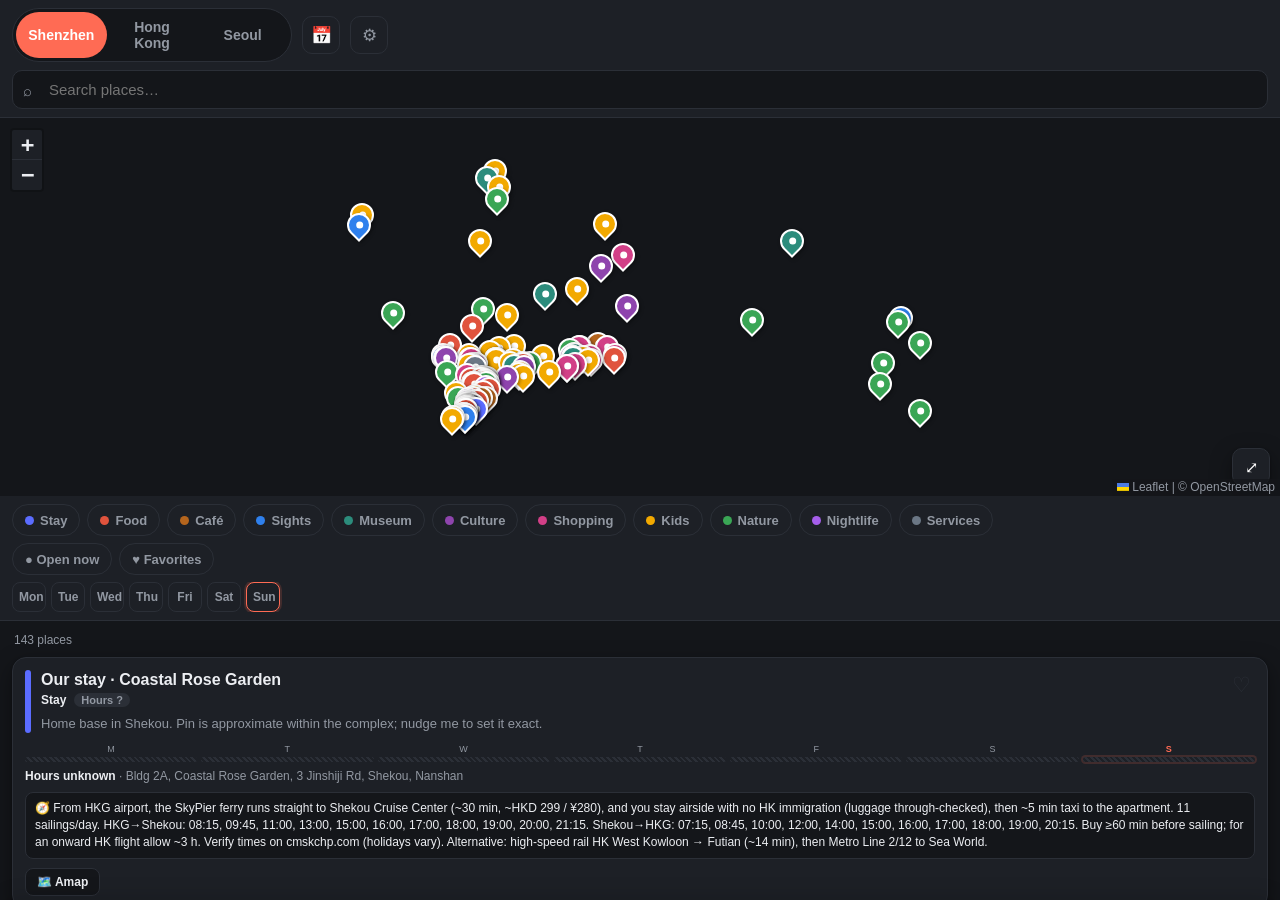
==== commit 423d0466: "Fix price display: render free-form string prices (Seoul/SZ tiers) instead of NaN; show headline + e" ====
--- a/index.html
+++ b/index.html
@@ -1079,6 +1079,13 @@
   function priceHtml(loc) {
     if (loc.price === 'free') return '<span class="free">Free</span>';
     if (!loc.price) return '';
+    if (typeof loc.price === 'string') {                       // free-form tiered price -> compact headline + euro hint
+      const head = loc.price.split(/[;(]/)[0].trim();
+      const m = head.match(/([₩¥])\s*([\d,]+(?:\.\d+)?)/);
+      let eur = '';
+      if (m) { const cur = m[1] === '₩' ? 'KRW' : 'CNY'; const amt = parseFloat(m[2].replace(/,/g, '')); const e = amt * (rates[cur] || 0); if (e > 0) eur = ` <span class="eur">· ${'€' + (e >= 10 ? Math.round(e) : e.toFixed(1))}</span>`; }
+      return `<span class="price">${esc(head)}${eur}</span>`;
+    }
     const { amount, cur, note } = loc.price;
     if (amount === 0) return `<span class="free">Free${note ? ` · ${esc(note)}` : ''}</span>`;
     return `<span class="price">${fmtLocal(amount,cur)} <span class="eur">· ${fmtEur(amount,cur)}</span>${note ? ` <span class="eur">${esc(note)}</span>` : ''}</span>`;
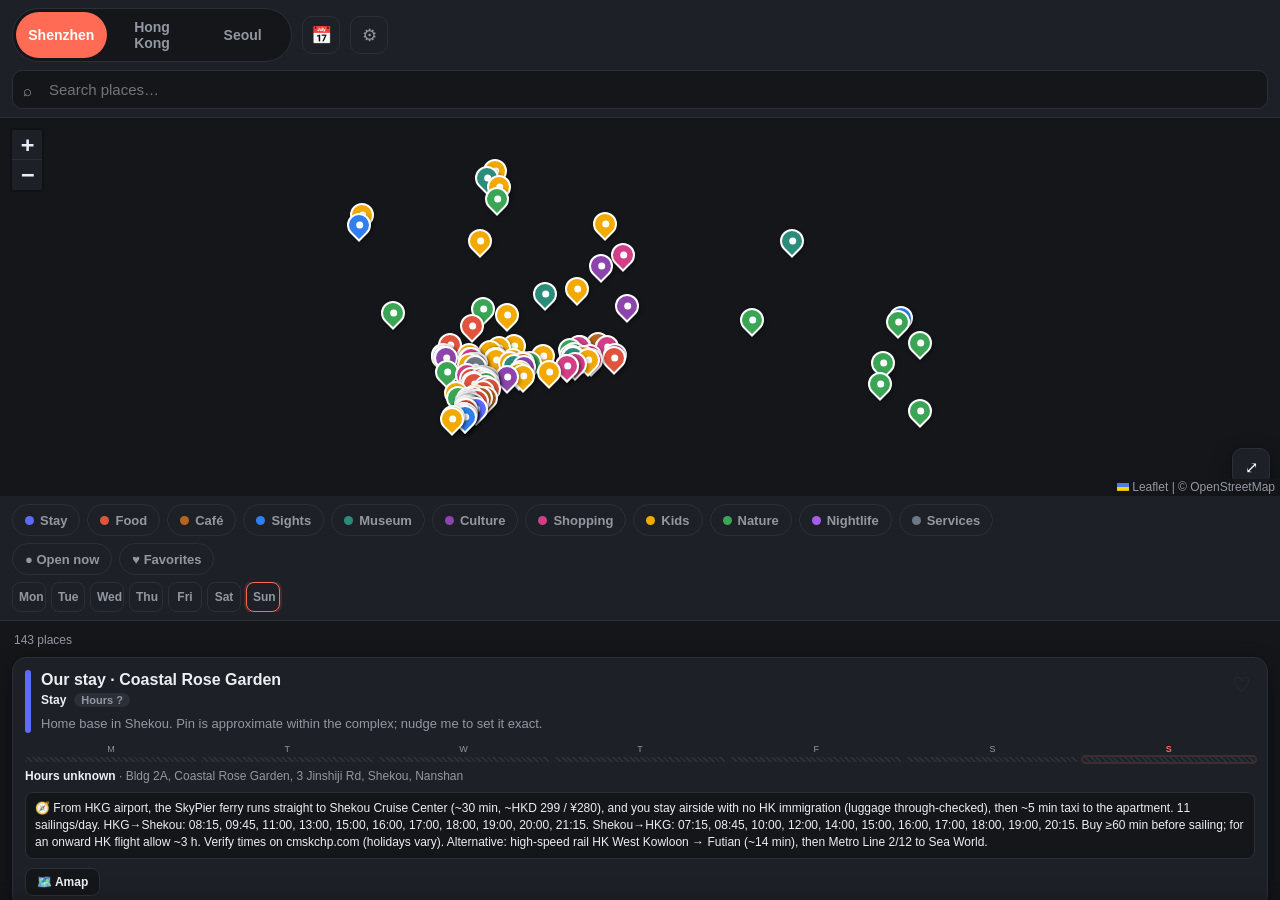
==== commit 552a64bb: "Seoul: structured weekly hours (Naver/official, July) for 80/82 spots Replaces free-form hour string" ====
--- a/index.html
+++ b/index.html
@@ -1015,7 +1015,7 @@
   services: { label: 'Services', color: '#6b7785' }
 };
 
-const LOCATIONS = [{"id": "sz-stay", "city": "SZ", "category": "stay", "name": "Our stay · Coastal Rose Garden", "lat": 22.482237, "lng": 113.924033, "address": "Bldg 2A, Coastal Rose Garden, 3 Jinshiji Rd, Shekou, Nanshan", "desc": "Home base in Shekou. Pin is approximate within the complex; nudge me to set it exact.", "price": null, "hours": null, "photos": ["https://upload.wikimedia.org/wikipedia/commons/6/6a/Sea_World_in_Shekou_Shenzhen2021.jpg", "https://upload.wikimedia.org/wikipedia/commons/e/e6/SEA_WORLD%2C_SHENZHEN_%287%29.jpg", "https://upload.wikimedia.org/wikipedia/commons/d/d5/SEA_WORLD%2C_SHENZHEN_%288%29.jpg"], "commute": "From HKG airport, the SkyPier ferry runs straight to Shekou Cruise Center (~30 min, ~HKD 299 / ¥280), and you stay airside with no HK immigration (luggage through-checked), then ~5 min taxi to the apartment. 11 sailings/day. HKG→Shekou: 08:15, 09:45, 11:00, 13:00, 15:00, 16:00, 17:00, 18:00, 19:00, 20:00, 21:15. Shekou→HKG: 07:15, 08:45, 10:00, 12:00, 14:00, 15:00, 16:00, 17:00, 18:00, 19:00, 20:15. Buy ≥60 min before sailing; for an onward HK flight allow ~3 h. Verify times on cmskchp.com (holidays vary). Alternative: high-speed rail HK West Kowloon → Futian (~14 min), then Metro Line 2/12 to Sea World.", "maplink": "https://uri.amap.com/marker?position=113.928890,22.479193&name=Our%20stay%20%C2%B7%20Coastal%20Rose%20Garden&coordinate=gaode&callnative=1", "maplabel": "Amap"}, {"id": "sz-gba", "city": "SZ", "category": "culture", "name": "Eyes of the GBA (Bay Area Book City)", "lat": 22.551108, "lng": 113.87934, "address": "No. 1 Baohua Rd, Bao'an", "desc": "World's largest bookstore: 300,000 books, art gardens, themed halls and AI guides. By Baohua metro (Line 5).", "price": "free", "hours": {"mon": [["10:00", "22:00"]], "tue": [["10:00", "22:00"]], "wed": [["10:00", "22:00"]], "thu": [["10:00", "22:00"]], "fri": [["10:00", "22:30"]], "sat": [["10:00", "22:30"]], "sun": [["10:00", "22:00"]]}, "photos": ["https://ak-d.tripcdn.com/images/1mi4h12000rsacj6bBE3A_W_640_0_R5_Q80.jpg?proc=source/trip", "https://ak-d.tripcdn.com/images/1mi0812000rsacwcwC938_W_640_0_R5_Q80.jpg?proc=source/trip", "https://ak-d.tripcdn.com/images/1mi2b12000rsad0kiF978_W_640_0_R5_Q80.jpg?proc=source/trip"], "notes": "OSM pin vs. the Baohua-station address differ slightly; verify on arrival.", "phone": "13316979036", "commute": "One transfer: Line 12 to 灵芝, change Line 5 to 宝华, ~40 min. DiDi ~12 km, 22-26 min, ¥40-50. Recommend DiDi.", "video": "https://www.youtube.com/watch?v=oBG-UU-rXas", "maplink": "https://uri.amap.com/marker?position=113.884233,22.548066&name=Eyes%20of%20the%20GBA%20%28Bay%20Area%20Book%20City%29&coordinate=gaode&callnative=1", "maplabel": "Amap"}, {"id": "sz-scitech", "city": "SZ", "category": "museum", "name": "Shenzhen Science & Technology Museum", "lat": 22.775029, "lng": 113.938626, "address": "No. 8 Guanghui Ave, Guangming", "desc": "New Zaha Hadid-designed science museum (opened 2025). Metro Line 6 to Guangming.", "price": {"amount": 50, "cur": "CNY"}, "hours": {"mon": null, "tue": [["10:00", "17:00"]], "wed": [["10:00", "17:00"]], "thu": [["10:00", "17:00"]], "fri": [["10:00", "17:00"]], "sat": [["09:30", "17:00"]], "sun": [["09:30", "17:00"]]}, "photos": ["https://images.adsttc.com/media/images/6818/af5d/015c/4f01/7f12/2525/large_jpg/shenzhen-science-and-technology-museum-zaha-hadid-architects_2.jpg", "https://images.adsttc.com/media/images/6818/af5d/2267/4301/8c12/aada/large_jpg/shenzhen-science-and-technology-museum-zaha-hadid-architects_5.jpg", "https://images.adsttc.com/media/images/6818/af57/1635/2001/870c/62fa/large_jpg/shenzhen-science-and-technology-museum-zaha-hadid-architects_11.jpg"], "notes": "Reserve tickets ~8pm Beijing time the night before.", "wechat": "深圳科学技术馆", "commute": "Metro ~105 min (Line 2 → 4 at 市民中心 → 6 at 红山, to 光明, skybridge into the museum). DiDi ~45 min, ¥115. Metro lands you right at the door.", "video": "https://www.youtube.com/watch?v=CjZgUNMOBVA", "maplink": "https://uri.amap.com/marker?position=113.943512,22.772054&name=Shenzhen%20Science%20%26%20Technology%20Museum&coordinate=gaode&callnative=1", "maplabel": "Amap"}, {"id": "sz-nathist", "city": "SZ", "category": "museum", "name": "Shenzhen Natural History Museum", "lat": 22.695421, "lng": 114.358569, "address": "Pingshan District", "desc": "Brand-new natural history museum in Pingshan, opening on a trial basis around now (late June 2026).", "price": null, "hours": null, "photos": ["https://www.amazingshenzhen.com.cn/pic/2026-05/25/32064845_d12c6837-e9c2-408b-a385-8232a465d599.jpg", "https://www.amazingshenzhen.com.cn/pic/2026-05/25/32064845_0f7cda63-6a11-4b56-8231-853d6995fe19.jpg", "https://www.amazingshenzhen.com.cn/pic/2026-05/25/32064845_f147159c-3e7d-4bf7-a2f6-528692d513f0.jpg"], "notes": "Trial operation from June 30, 2026; official opening is July 28 (after your trip), so expect a limited trial visit, likely reservation-only. Confirm before going.", "commute": "Transit ~100-110 min: Line 2 to Gangxia North, change to Line 14 express to Pingshan, then Line 16/bus. DiDi ~55 km, 60-75 min, ¥150-180. A car is better with company.", "video": "https://www.youtube.com/watch?v=-W0o4uYkgso", "maplink": "https://uri.amap.com/marker?position=114.363501,22.692730&name=Shenzhen%20Natural%20History%20Museum&coordinate=gaode&callnative=1", "maplabel": "Amap"}, {"id": "sz-seg", "city": "SZ", "category": "shopping", "name": "SEG Electronics Market (Huaqiangbei)", "lat": 22.543913, "lng": 114.082285, "address": "1002 Huaqiangbei Rd, Futian", "desc": "The legendary Huaqiangbei electronics megamarket: components, gadgets, repairs, prototyping heaven.", "price": null, "hours": {"mon": [["10:00", "20:00"]], "tue": [["10:00", "20:00"]], "wed": [["10:00", "20:00"]], "thu": [["10:00", "20:00"]], "fri": [["10:00", "20:00"]], "sat": [["10:00", "20:00"]], "sun": [["10:00", "20:00"]]}, "photos": ["https://upload.wikimedia.org/wikipedia/commons/0/0e/SEG_Plaza_in_Shenzhen2021.jpg", "https://upload.wikimedia.org/wikipedia/commons/0/04/SEG_Plaza_Shenzhen.jpg"], "phone": "0755-83320585", "commute": "Metro ~55 min: Line 2 direct (Sea World) → 华强北 (exit A, into Huaqiangbei). DiDi ~40 min, ¥70. One-seat, no transfer, take the metro.", "video": "https://www.youtube.com/watch?v=ObaRA3HMZQI", "maplink": "https://uri.amap.com/marker?position=114.087414,22.541226&name=SEG%20Electronics%20Market%20%28Huaqiangbei%29&coordinate=gaode&callnative=1", "maplabel": "Amap"}, {"id": "sz-k33", "city": "SZ", "category": "kids", "name": "K33 Discovery Farm", "lat": 22.78424, "lng": 113.950703, "address": "Guangming Happy Garden, Zhenyuan Rd, Guangming", "desc": "Outdoor family farm: dinosaur zone, petting zoo, deer, flower fields and many free rides for kids.", "price": {"amount": 0, "cur": "CNY", "note": "mostly free; boating ~¥30"}, "hours": {"mon": [["09:00", "18:00"]], "tue": [["09:00", "18:00"]], "wed": [["09:00", "18:00"]], "thu": [["09:00", "18:00"]], "fri": [["09:00", "18:00"]], "sat": [["09:00", "18:00"]], "sun": [["09:00", "18:00"]]}, "photos": ["https://ak-d.tripcdn.com/images/1mi1h12000rwo9oeg6D77_W_640_0_R5_Q80.jpg", "https://ak-d.tripcdn.com/images/1mi3i12000rwo9kq44A94_W_640_0_R5_Q80.jpg", "https://ak-d.tripcdn.com/images/1mi2b224x98tqi1kb3D05_W_640_0_R5_Q80.jpg"], "notes": "Base entry effectively free; some rides paid. Confirm hours on Trip.com.", "commute": "Metro ~120 min (Line 2 → 4 → 6 to 光明大街) + taxi ¥15 or bus M451. DiDi ~50 min, ¥125. Recommend DiDi.", "video": "https://www.bilibili.com/video/BV1DYPQzxESV", "maplink": "https://uri.amap.com/marker?position=113.955605,22.781291&name=K33%20Discovery%20Farm&coordinate=gaode&callnative=1", "maplabel": "Amap"}, {"id": "sz-nick", "city": "SZ", "category": "kids", "name": "Nickelodeon Playtime (OCT Harbour)", "lat": 22.525953, "lng": 113.983004, "address": "Bldg 2-2B, Qushui Bay, OCT Harbour, 2008 Binhai Ave, Nanshan", "desc": "1,500m² indoor playground over 2.5 floors: PAW Patrol, SpongeBob, TMNT and Dora zones, ball pit, meet-and-greets.", "price": {"amount": 300, "cur": "CNY", "note": "approx"}, "hours": {"mon": [["10:00", "21:00"]], "tue": [["10:00", "20:00"]], "wed": [["10:00", "21:00"]], "thu": [["10:00", "21:00"]], "fri": [["10:00", "21:00"]], "sat": [["10:00", "21:00"]], "sun": [["10:00", "21:00"]]}, "photos": ["https://ak-d.tripcdn.com/images/0100212000f6ugqds0463_W_960_0_Q60.webp", "https://ak-d.tripcdn.com/images/0103e120008ipfbe5A22A_W_960_0_Q60.webp", "https://ak-d.tripcdn.com/images/01006120008hk2yixFBDE_W_960_0_Q60.webp"], "phone": "0755-26640959", "commute": "One transfer: Line 12 to 南油, change Line 9 to 深圳湾公园 (exit E, 5 min walk), ~33 min. DiDi ~8 km, 15-18 min, ¥25-32. Recommend DiDi.", "video": "https://www.youtube.com/watch?v=Ki0GvOndyqk", "maplink": "https://uri.amap.com/marker?position=113.987955,22.523034&name=Nickelodeon%20Playtime%20%28OCT%20Harbour%29&coordinate=gaode&callnative=1", "maplabel": "Amap"}, {"id": "hk-uniqlo-utme", "city": "HK", "category": "shopping", "name": "UNIQLO Lee Theatre ,  UTme! custom tee", "lat": 22.2783, "lng": 114.18311, "address": "G/F, B1 & B2, Lee Theatre, 99 Percival St, Causeway Bay", "desc": "UTme! is not offered in-store in Shenzhen, so this is the HK flagship: design and print a custom T-shirt or tote in ~15 min.", "price": {"amount": 120, "cur": "HKD", "note": "approx"}, "hours": {"mon": [["11:00", "22:00"]], "tue": [["11:00", "22:00"]], "wed": [["11:00", "22:00"]], "thu": [["11:00", "22:00"]], "fri": [["11:00", "23:00"]], "sat": [["11:00", "23:00"]], "sun": [["11:00", "22:00"]]}, "photos": ["https://upload.wikimedia.org/wikipedia/commons/7/76/HK_CWB_Causeway_Bay_Percival_Street_Lee_Theatre_Plaza_entrance_night_July_2024_R12S_02.jpg", "https://upload.wikimedia.org/wikipedia/commons/6/61/HK_CWB_%E9%8A%85%E9%91%BC%E7%81%A3_Causeway_Bay_Percival_Street_Leighton_Road_Lee_Theatre_Plaza_August_2021_SS2_01.jpg"], "phone": "+852 2577 5811", "commute": "Ferry is best: 5 min to Shekou Cruise Center, clear immigration, ~30 min ferry to TST, then MTR Tsuen Wan line to Admiralty + Island line to Causeway Bay; ~2h. The Shenzhen Bay Port land route is slower (~2.5h).", "video": "https://www.youtube.com/watch?v=PxrTalhdoog", "maplink": "https://www.google.com/maps/search/?api=1&query=UNIQLO%20Lee%20Theatre%20%2C%20%20UTme%21%20custom%20tee", "maplabel": "Maps"}, {"id": "se-stay", "city": "SEOUL", "category": "stay", "name": "Our stay · Amare Hotel Jongno", "lat": 37.57148, "lng": 126.98973, "address": "7 Supyo-ro 22-gil, Jongno-gu", "desc": "Home base in Jongno, steps from Jongno 3-ga station; Insadong and Gyeongbokgung nearby.", "price": null, "hours": null, "photos": ["https://ak-d.tripcdn.com/images/200i0n000000e04u573AB_R_960_660_R5_D.jpg", "https://ak-d.tripcdn.com/images/1ik1w12000mqbxn666ACB_R_600_360_R5.webp"], "phone": "+82-2-747-0566", "maplink": "https://www.google.com/maps/search/?api=1&query=Amare%20Hotel%20Jongno", "maplabel": "Maps"}, {"id": "se-dalmaji", "city": "SEOUL", "category": "food", "name": "Dalmaji Plaza BBQ (달맞이광장)", "lat": 37.56658, "lng": 126.99206, "address": "Euljiro 3-ga, Jung-gu (~10 min walk from Myeongdong)", "desc": "Viral Hipjiro outdoor yajang BBQ: bamboo-firewood salt chicken, lively alley atmosphere.", "price": {"amount": 0, "cur": "KRW", "note": "à la carte"}, "hours": {"mon": [["16:00", "25:00"]], "tue": [["16:00", "25:00"]], "wed": [["16:00", "25:00"]], "thu": [["16:00", "25:00"]], "fri": [["15:00", "26:00"]], "sat": [["15:00", "26:00"]], "sun": [["16:00", "25:00"]]}, "photos": ["https://ak-d.tripcdn.com/images/1mi4q224x95dnsi8qCD5F_W_640_0_R5_Q80.jpg", "https://ak-d.tripcdn.com/images/1mi1b224x95dnnjj70D28_W_640_0_R5_Q80.jpg", "https://ak-d.tripcdn.com/images/1mi3q224x95dp0e855330_W_640_0_R5_Q80.jpg"], "notes": "Pin approximate; use Catchtable app for remote waiting. Closing after midnight shown as 25:00/26:00.", "video": "https://www.youtube.com/watch?v=8CwgEAB105E", "maplink": "https://www.google.com/maps/search/?api=1&query=%EB%8B%AC%EB%A7%9E%EC%9D%B4%EA%B4%91%EC%9E%A5", "maplabel": "Maps"}, {"id": "sz-jiaochangwei", "city": "SZ", "category": "nature", "name": "Jiaochangwei Beach (较场尾)", "lat": 22.593052, "lng": 114.50431, "address": "Jiaochangwei, Dapeng, Longgang", "desc": "The Dapeng Peninsula's only beach village: a long sandy strand backed by 300+ stylish seaside B&Bs. Beach volleyball, kayaking, cycling, sunsets.", "price": "free", "hours": null, "photos": ["https://upload.wikimedia.org/wikipedia/commons/5/5b/%E6%B7%B1%E5%9C%B3%E5%A4%A7%E9%B9%8F%E8%BE%83%E5%9C%BA%E5%B0%BE%E6%AC%A2%E4%B9%90%E6%B5%B7%E6%B9%BENC9637%E5%8F%B3%E5%89%8D%E4%BE%A7.jpg", "https://upload.wikimedia.org/wikipedia/commons/d/d0/%E6%B7%B1%E5%9C%B3%E5%A4%A7%E9%B9%8F%E8%BE%83%E5%9C%BA%E5%B0%BE%E6%AC%A2%E4%B9%90%E6%B5%B7%E6%B9%BENC9637%E5%90%8E%E4%BE%A7.jpg", "https://upload.wikimedia.org/wikipedia/commons/e/ec/%E6%B7%B1%E5%9C%B3%E5%A4%A7%E9%B9%8F%E8%BE%83%E5%9C%BA%E5%B0%BE%E6%AC%A2%E4%B9%90%E6%B5%B7%E6%B9%BENC9637%E5%B7%A6%E4%BE%A7%E5%B0%BE%E7%BF%BC.jpg"], "notes": "Beach is free; village is a paid-stay hub. Swim only in designated zones.", "commute": "Transit ~2.5-3h (Line 2/8 to Xiaomeisha + bus/DiDi). Best by DiDi or chartered car: ~60 km, 70-85 min, ¥160-200. Holiday weekends need a Dapeng entry reservation.", "video": "https://www.youtube.com/watch?v=fCHL46AQ9gk", "maplink": "https://uri.amap.com/marker?position=114.509003,22.590180&name=Jiaochangwei%20Beach%20%28%E8%BE%83%E5%9C%BA%E5%B0%BE%29&coordinate=gaode&callnative=1", "maplabel": "Amap"}, {"id": "sz-dapeng-fortress", "city": "SZ", "category": "sights", "name": "Dapeng Fortress / Ancient City (大鹏所城)", "lat": 22.598061, "lng": 114.507835, "address": "Nanmen West Rd, Pengcheng, Dapeng, Longgang", "desc": "A Ming-dynasty garrison fortress founded in 1394, now a well-preserved walled town with stone lanes, generals' mansions and temples. Namesake of Shenzhen's nickname Peng City.", "price": "free", "hours": {"mon": [["08:30", "17:30"]], "tue": [["08:30", "17:30"]], "wed": [["08:30", "17:30"]], "thu": [["08:30", "17:30"]], "fri": [["08:30", "17:30"]], "sat": [["08:30", "17:30"]], "sun": [["08:30", "17:30"]]}, "photos": ["https://upload.wikimedia.org/wikipedia/commons/3/33/Dapeng_Fortress%2C_Shenzhen.jpg", "https://upload.wikimedia.org/wikipedia/commons/0/08/Dapeng_Fortress%2C_Shenzhen_%2841%29.jpg", "https://upload.wikimedia.org/wikipedia/commons/9/93/Dapeng_Fortress%2C_Shenzhen_%2843%29.jpg", "https://upload.wikimedia.org/wikipedia/commons/6/6e/Dapeng_Fortress%2C_Shenzhen_%2872%29.jpg"], "notes": "Walled town and streets are free; some historic mansions inside may charge or need a timed reservation.", "commute": "Transit ~2.5-3h (Line 3 to Shuanglong + bus 818 + M471, or Line 2/8 to Xiaomeisha + DiDi). Best by car/DiDi: ~60 km, 70-85 min, ¥160-200. 2 km from Jiaochangwei beach.", "video": "https://www.youtube.com/watch?v=a5Fq7c_bM_A", "maplink": "https://uri.amap.com/marker?position=114.512516,22.595179&name=Dapeng%20Fortress%20/%20Ancient%20City%20%28%E5%A4%A7%E9%B9%8F%E6%89%80%E5%9F%8E%29&coordinate=gaode&callnative=1", "maplabel": "Amap"}, {"id": "sz-xichong", "city": "SZ", "category": "nature", "name": "Xichong Beach (西涌)", "lat": 22.479373, "lng": 114.534208, "address": "Xichong, Nan'ao, Dapeng, Longgang", "desc": "Shenzhen's longest beach, a roughly 5 km arc of soft sand on the southern tip of Dapeng, with clear water, a lighthouse hike and a certified dark-sky stargazing park.", "price": null, "hours": null, "photos": ["https://upload.wikimedia.org/wikipedia/commons/6/69/Sunset_on_Xichong.JPG", "https://upload.wikimedia.org/wikipedia/commons/2/25/Xichong.jpg"], "notes": "Xichong now uses a managed-reservation system (advance online booking often required, with visitor quotas). Resorts/camps may charge separately.", "commute": "Transit ~3-3.5h. Best self-drive or charter: ~70 km, 95-110 min, ¥220-280. Holiday weekends need an entry reservation; park at the Xichong lot and take the shuttle up.", "video": "https://www.youtube.com/watch?v=CzIypk2MCqE", "maplink": "https://uri.amap.com/marker?position=114.538794,22.476410&name=Xichong%20Beach%20%28%E8%A5%BF%E6%B6%8C%29&coordinate=gaode&callnative=1", "maplabel": "Amap"}, {"id": "sz-xili-fruit-farm", "city": "SZ", "category": "nature", "name": "Xili Fruit Farm ,  Litchi World (西丽果场)", "lat": 22.609231, "lng": 113.933589, "address": "Litchi World, Shahe West Rd (north), Xili, Nanshan", "desc": "Nanshan's largest pick-your-own lychee orchard (est. 1989) by Xili Reservoir, 40,000+ trees and ~10 varieties. All-you-can-eat picking in the early-summer lychee season.", "price": {"amount": 60, "cur": "CNY", "note": "adult all-you-can-eat; seasonal"}, "hours": {"mon": [["08:30", "17:30"]], "tue": [["08:30", "17:30"]], "wed": [["08:30", "17:30"]], "thu": [["08:30", "17:30"]], "fri": [["08:30", "17:30"]], "sat": [["08:30", "17:30"]], "sun": [["08:30", "17:30"]]}, "photos": ["https://dynamic-media-cdn.tripadvisor.com/media/daodao/photo-o/04/4f/65/52/caption.jpg?w=800&h=-1&s=1", "https://ak-d.tripcdn.com/images/1i609120009ku8jvo8B4F_W_1024_0_R5_Q80.jpg?proc=source/trip", "https://ak-d.tripcdn.com/images/1i648120009ku80nk8115_W_1024_0_R5_Q80.jpg?proc=source/trip"], "notes": "Best guess for your 'Xiti fruit farms': 西丽果场 / Litchi World. Open only in lychee season (~early June to early July); closed off-season.", "phone": "+86 755 8600 5007", "commute": "Metro ~75 min (Line 2 → Line 7 at 安托山, to 茶光) + 10 min bus/taxi. DiDi ~30 min, ¥65 door to door. Recommend DiDi (skips the last mile).", "video": "https://www.bilibili.com/video/BV1NM4y1u75y", "maplink": "https://uri.amap.com/marker?position=113.938460,22.606207&name=Xili%20Fruit%20Farm%20%2C%20%20Litchi%20World%20%28%E8%A5%BF%E4%B8%BD%E6%9E%9C%E5%9C%BA%29&coordinate=gaode&callnative=1", "maplabel": "Amap"}, {"id": "sz-miniso-cocopark", "city": "SZ", "category": "shopping", "name": "MINISO (COCO Park flagship)", "lat": 22.536389, "lng": 114.048866, "address": "COCO Park, Zhongxin 2nd Rd, Futian", "desc": "Large MINISO lifestyle/variety store inside Futian COCO Park: cheap homeware, stationery, cosmetics and licensed-character merch.", "price": "free", "hours": {"mon": [["10:00", "22:00"]], "tue": [["10:00", "22:00"]], "wed": [["10:00", "22:00"]], "thu": [["10:00", "22:00"]], "fri": [["10:00", "22:00"]], "sat": [["10:00", "22:00"]], "sun": [["10:00", "22:00"]]}, "photos": ["https://ak-d.tripcdn.com/images/1mi3u224x98qn427vCCE3_W_640_0_R5_Q70.jpg?proc=source/trip", "https://ak-d.tripcdn.com/images/1mi4i224x98qmn0c7A0CD_W_640_0_R5_Q70.jpg?proc=source/trip", "https://ak-d.tripcdn.com/images/1mi73224x98qn427xBA97_W_640_0_R5_Q70.jpg?proc=source/trip"], "notes": "Coordinates are the COCO Park mall; MINISO is a unit inside. Confirm the floor at the mall directory.", "phone": "+86 131 3865 4341", "commute": "Metro ~50 min: Line 2 (Sea World) → Line 1 at 世界之窗 → 购物公园 (exits into COCO Park). DiDi ~35 min, ¥65. Comparable; metro is steadier in Shennan traffic.", "maplink": "https://uri.amap.com/marker?position=114.053967,22.533654&name=MINISO%20%28COCO%20Park%20flagship%29&coordinate=gaode&callnative=1", "maplabel": "Amap"}, {"id": "sz-lego-cocopark", "city": "SZ", "category": "shopping", "name": "LEGO Store (COCO Park)", "lat": 22.537177, "lng": 114.049413, "address": "COCO Park, Zhongxin 2nd Rd, Futian", "desc": "Official LEGO certified store inside Futian COCO Park, with build tables, exclusive sets and a Pick-a-Brick wall.", "price": "free", "hours": {"mon": [["10:00", "22:00"]], "tue": [["10:00", "22:00"]], "wed": [["10:00", "22:00"]], "thu": [["10:00", "22:00"]], "fri": [["10:00", "22:00"]], "sat": [["10:00", "22:00"]], "sun": [["10:00", "22:00"]]}, "photos": ["https://www.lego.com/cdn/cs/aboutus/assets/blt09eff667e7d59141/LJJ_4338.JPG"], "notes": "Coordinates are the COCO Park mall; confirm the exact unit/floor on arrival.", "phone": "+86 755 2399 7930", "commute": "Metro ~50 min: Line 2 (Sea World) → Line 1 at 世界之窗 → 购物公园 (exits into COCO Park). DiDi ~35 min, ¥65. Comparable; metro is steadier in traffic.", "video": "https://www.youtube.com/watch?v=i6oyLdtUz2M", "maplink": "https://uri.amap.com/marker?position=114.054515,22.534443&name=LEGO%20Store%20%28COCO%20Park%29&coordinate=gaode&callnative=1", "maplabel": "Amap"}, {"id": "sz-central-book-city", "city": "SZ", "category": "culture", "name": "Shenzhen Book City ,  Central (中心城)", "lat": 22.549229, "lng": 114.054462, "address": "2014 Fuzhong 1st Rd, Futian", "desc": "The flagship Shenzhen Book City on the Futian civic axis (near Lianhuashan), ~42,000 m² with cafes, stationery and event space. A landmark cultural venue.", "price": "free", "hours": {"mon": [["10:00", "22:00"]], "tue": [["10:00", "22:00"]], "wed": [["10:00", "22:00"]], "thu": [["10:00", "22:00"]], "fri": [["10:00", "22:30"]], "sat": [["09:30", "22:30"]], "sun": [["09:30", "22:00"]]}, "photos": ["https://upload.wikimedia.org/wikipedia/commons/0/04/Shenzhen_Book_City_Centre_City.jpg", "https://upload.wikimedia.org/wikipedia/commons/8/8f/CBD_SHENZHEN_BOOK_CITY_%2814%29.jpg", "https://upload.wikimedia.org/wikipedia/commons/4/47/CBD_SHENZHEN_BOOK_CITY_%287%29.jpg"], "notes": "Metro Line 4 Children's Palace (少年宫), exits C2/D. Other Book City branches exist (Luohu, Nanshan, Longgang).", "phone": "+86 755 2399 2013", "commute": "Metro ~55 min: Line 2 direct (Sea World) → 市民中心, ~10 min walk to 中心书城. DiDi ~40 min, ¥65. One-seat metro, comparable.", "video": "https://www.youtube.com/watch?v=1F6-yUmLVh0", "maplink": "https://uri.amap.com/marker?position=114.059572,22.546506&name=Shenzhen%20Book%20City%20%2C%20%20Central%20%28%E4%B8%AD%E5%BF%83%E5%9F%8E%29&coordinate=gaode&callnative=1", "maplabel": "Amap"}, {"id": "sz-dongmen-street-food", "city": "SZ", "category": "food", "name": "Dongmen Street food market (东门老街)", "lat": 22.546801, "lng": 114.113867, "address": "Dongmen Old Street, Luohu", "desc": "Shenzhen's busiest old-town district: a maze of pedestrian lanes packed with street-food stalls, skewers, desserts, milk tea and cheap fashion. Liveliest in the evening.", "price": "free", "hours": null, "photos": ["https://upload.wikimedia.org/wikipedia/commons/e/e5/SZ_%E6%B7%B1%E5%9C%B3_Shenzhen_%E7%BE%85%E6%B9%96_Luohu_%E6%9D%B1%E9%96%80%E9%A3%9F%E8%A1%97_Dongmen_Pedestrian_Street_night_November_2024_R12S_06.jpg", "https://upload.wikimedia.org/wikipedia/commons/b/ba/SZ_%E6%B7%B1%E5%9C%B3_Shenzhen_%E7%BE%85%E6%B9%96_Luohu_%E6%9D%B1%E9%96%80%E9%A3%9F%E8%A1%97_Dongmen_Pedestrian_Street_night_November_2024_R12S_17.jpg", "https://upload.wikimedia.org/wikipedia/commons/4/4f/SZ_%E6%B7%B1%E5%9C%B3_Shenzhen_%E7%BE%85%E6%B9%96_Luohu_%E6%9D%B1%E9%96%80%E9%A3%9F%E8%A1%97_Dongmen_Pedestrian_Street_night_November_2024_R12S_40.jpg"], "notes": "Open public street zone, not one venue; stalls run ~10:00 to late. Metro Line 1/3 Laojie (老街).", "commute": "Metro ~62 min: Line 2 direct (Sea World) → 湖贝, ~6 min walk to 东门老街. DiDi ~45 min, ¥85. DiDi if traffic is light.", "video": "https://www.youtube.com/watch?v=1XHumb5IaSY", "maplink": "https://uri.amap.com/marker?position=114.118974,22.544115&name=Dongmen%20Street%20food%20market%20%28%E4%B8%9C%E9%97%A8%E8%80%81%E8%A1%97%29&coordinate=gaode&callnative=1", "maplabel": "Amap"}, {"id": "sz-one-avenue", "city": "SZ", "category": "shopping", "name": "One Avenue 卓悦中心", "lat": 22.539519, "lng": 114.060161, "address": "Fuhua 1st Rd, Gangxia, Futian", "desc": "Upscale CBD mall straddling Fuhua Road, with a big open-air rooftop garden deck, international fashion, dining and an observation level. Linked to the Gangxia metro hub.", "price": "free", "hours": {"mon": [["10:00", "22:00"]], "tue": [["10:00", "22:00"]], "wed": [["10:00", "22:00"]], "thu": [["10:00", "22:00"]], "fri": [["10:00", "22:00"]], "sat": [["10:00", "22:00"]], "sun": [["10:00", "22:00"]]}, "photos": ["https://upload.wikimedia.org/wikipedia/commons/8/8f/Huawei_Store_at_One_Avenue_in_Shenzhen%2C_China.jpg"], "notes": "Metro Lines 1/3/4 around Gangxia / 会展中心.", "phone": "+86 755 8886 6610", "commute": "Metro ~52 min: Line 2 direct (Sea World) → 岗厦北, ~600 m walk to 卓悦中心. DiDi ~35 min, ¥65. One-seat metro is easiest.", "video": "https://www.youtube.com/watch?v=YQBbZ8fleHA", "maplink": "https://uri.amap.com/marker?position=114.065277,22.536805&name=One%20Avenue%20%E5%8D%93%E6%82%A6%E4%B8%AD%E5%BF%83&coordinate=gaode&callnative=1", "maplabel": "Amap"}, {"id": "sz-wanda-longgang", "city": "SZ", "category": "shopping", "name": "Longgang Wanda Plaza 龙岗万达广场", "lat": 22.677118, "lng": 114.126032, "address": "1 Huanan 2nd Rd, Pinghu, Longgang", "desc": "China's first 4th-generation Wanda Plaza (2021): an 8-floor complex with the world's longest indoor escalator (~64 m), a 2,500 m² LED ceiling and a glass skywalk. A viral destination.", "price": "free", "hours": {"mon": [["10:00", "22:00"]], "tue": [["10:00", "22:00"]], "wed": [["10:00", "22:00"]], "thu": [["10:00", "22:00"]], "fri": [["10:00", "22:00"]], "sat": [["10:00", "22:00"]], "sun": [["10:00", "22:00"]]}, "photos": ["https://ak-d.tripcdn.com/images/1mi4n2215eycavnv4218B_W_640_0_R5_Q80.jpg?proc=source/trip", "https://ak-d.tripcdn.com/images/1mi292234b52n1dwg8956_W_640_0_R5_Q80.jpg?proc=source/trip", "https://ak-d.tripcdn.com/images/1mi1x2234b52n1lm8E594_W_640_0_R5_Q80.jpg?proc=source/trip"], "notes": "Shenzhen has several Wanda Plazas (e.g. Guangming ~22.7515,113.9278, plus Longhua). This is the landmark one but sits in the far NE (Metro Line 10, Mugu). Say the word to swap for a more central branch.", "phone": "0755-33510868", "commute": "Metro ~95 min (Line 12 → Line 10 at 岗厦北, to 木古) + 8 min walk. DiDi ~50 min, ¥120. Recommend DiDi off-peak.", "video": "https://www.youtube.com/watch?v=3BhBiNUQTU4", "maplink": "https://uri.amap.com/marker?position=114.131127,22.674441&name=Longgang%20Wanda%20Plaza%20%E9%BE%99%E5%B2%97%E4%B8%87%E8%BE%BE%E5%B9%BF%E5%9C%BA&coordinate=gaode&callnative=1", "maplabel": "Amap"}, {"id": "sz-nantou-1820", "city": "SZ", "category": "museum", "name": "Nantou 1820 Digital Exhibition Hall (南头古城数字展厅)", "lat": 22.54558, "lng": 113.915792, "address": "By Baode Square, Nantou Ancient City, Nanshan", "desc": "A small multimedia museum inside Nantou Ancient City named for the city's 1820 Qing-dynasty heyday. A 360° immersive animation of the silk scroll recreates trade and daily life of 200 years ago.", "price": "free", "hours": {"tue": [["10:00", "20:00"]], "wed": [["10:00", "20:00"]], "thu": [["10:00", "20:00"]], "fri": [["10:00", "20:00"]], "sat": [["10:00", "20:30"]], "sun": [["10:00", "20:30"]]}, "photos": ["https://oss.gooood.cn/uploads/2021/12/022-Deep-Space-Nantou-Old-Town-Digital-Exhibition-Hall-China-by-11ARCHITECTURE.jpg", "https://ak-d.tripcdn.com/images/1mi5w224x8vw5ikt62807_W_640_0_R5_Q80.jpg?proc=source/trip", "https://oss.gooood.cn/uploads/2021/12/017-Deep-Space-Nantou-Old-Town-Digital-Exhibition-Hall-China-by-11ARCHITECTURE.jpg"], "notes": "Closed Mondays. Coords are the Nantou Ancient City entrance; the hall is a short walk inside the walls. Photos show the old city, not the hall interior.", "phone": "0755-26669990", "wechat": "南头古城", "commute": "Direct: Line 12 from Sea World to 南头古城, ~15 min ride (+6 min walk). DiDi ~18 min, ~¥28. Metro direct, recommended.", "video": "https://www.bilibili.com/video/BV1Ps421P7sc", "maplink": "https://uri.amap.com/marker?position=113.920652,22.542531&name=Nantou%201820%20Digital%20Exhibition%20Hall%20%28%E5%8D%97%E5%A4%B4%E5%8F%A4%E5%9F%8E%E6%95%B0%E5%AD%97%E5%B1%95%E5%8E%85%29&coordinate=gaode&callnative=1", "maplabel": "Amap"}, {"id": "sz-safari-park", "city": "SZ", "category": "kids", "name": "Shenzhen Safari Park (深圳野生动物园)", "lat": 22.601923, "lng": 113.967238, "address": "4065 Xilihu Rd, Xili, Nanshan", "desc": "Large drive/walk-through wildlife park on Xili Lake with free-ranging animals, a safari zone and daily animal shows. One of Shenzhen's oldest family attractions.", "price": {"amount": 240, "cur": "CNY", "note": "gate; online ~179-190; kids ≤1.2m free"}, "hours": {"mon": [["09:30", "18:00"]], "tue": [["09:30", "18:00"]], "wed": [["09:30", "18:00"]], "thu": [["09:30", "18:00"]], "fri": [["09:30", "18:00"]], "sat": [["09:30", "18:00"]], "sun": [["09:30", "18:00"]]}, "photos": ["https://upload.wikimedia.org/wikipedia/commons/e/ea/SHENZHEN_SAFARI_PARK_%284%29.jpg", "https://upload.wikimedia.org/wikipedia/commons/2/2c/SHENZHEN_SAFARI_PARK_%2845%29.jpg"], "notes": "Last entry ~17:00.", "phone": "0755-26624088", "wechat": "深圳动物园", "commute": "Metro ~65 min, ¥7 (Line 2 → Line 7 at 安托山, to 西丽湖 exit B, 500 m to gate). DiDi ~30 min, ¥65. Metro is cheap and drops at the entrance.", "video": "https://www.youtube.com/watch?v=t3z1qKQXOO8", "maplink": "https://uri.amap.com/marker?position=113.972159,22.598967&name=Shenzhen%20Safari%20Park%20%28%E6%B7%B1%E5%9C%B3%E9%87%8E%E7%94%9F%E5%8A%A8%E7%89%A9%E5%9B%AD%29&coordinate=gaode&callnative=1", "maplabel": "Amap"}, {"id": "sz-splendid-china", "city": "SZ", "category": "culture", "name": "Splendid China Folk Culture Village (锦绣中华)", "lat": 22.535056, "lng": 113.99049, "address": "9005 Shennan Blvd, OCT, Nanshan", "desc": "Combined theme park: a miniature-landmarks park plus a folk-culture village of China's ethnic groups, with nightly song-and-dance shows. Plan a full day.", "price": {"amount": 200, "cur": "CNY", "note": "~100-225 by session; evening cheaper; kids <1.2m free"}, "hours": {"mon": [["10:00", "21:30"]], "tue": [["10:00", "21:30"]], "wed": [["10:00", "21:30"]], "thu": [["10:00", "21:30"]], "fri": [["10:00", "21:30"]], "sat": [["10:00", "22:00"]], "sun": [["10:00", "22:00"]]}, "photos": ["https://upload.wikimedia.org/wikipedia/commons/a/a0/1_shenzhen_splendid_china_2011.JPG", "https://upload.wikimedia.org/wikipedia/commons/b/bf/1_splendid_china_shenzhen_2011.JPG"], "notes": "Night admission from ~17:30. Metro Line 1 Huaqiaocheng / OCT.", "phone": "0755-26905222", "commute": "Direct Line 2 ride: Sea World to 世界之窗, no transfer (~9 stops, ~30 min incl walk). DiDi ~9 km, 18-22 min, ¥30-38. Recommend metro (direct, cheap).", "video": "https://www.youtube.com/watch?v=hO1zuXNdbH4", "maplink": "https://uri.amap.com/marker?position=113.995460,22.532159&name=Splendid%20China%20Folk%20Culture%20Village%20%28%E9%94%A6%E7%BB%A3%E4%B8%AD%E5%8D%8E%29&coordinate=gaode&callnative=1", "maplabel": "Amap"}, {"id": "sz-happy-harbour", "city": "SZ", "category": "sights", "name": "Bao'an Happy Harbour & Bay Glory wheel (宝安欢乐港湾)", "lat": 22.5476, "lng": 113.878837, "address": "Jia'an Rd, Bao'an Central, Xin'an", "desc": "Waterfront leisure district around the 128m Bay Glory Ferris wheel, with a daily music-fountain and light show on the central plaza. The harbour is free to enter. It also has a free outdoor children's playground (童乐园) with big tube slides, climbing nets and a sand/beach zone, plus an Olympic-standard seaside skate park.", "price": "free", "hours": null, "photos": ["https://upload.wikimedia.org/wikipedia/commons/b/bd/Bay_Glory_2022.jpg", "https://upload.wikimedia.org/wikipedia/commons/8/8a/Bay_Glory_Shenzhen_2021-02-07.jpg"], "notes": "Light/water show 20:00 weekdays; 20:00 & 21:00 weekends/holidays, ~15 min, daily except Mondays. Wheel ticket ~¥118. Fireworks only on special event nights.", "wechat": "深圳欢乐港湾", "commute": "One transfer: Line 12 to 灵芝, change Line 5 to 临海 (Bay Glory wheel), ~40 min. DiDi ~13 km, 22-28 min, ¥40-52. Recommend DiDi.", "video": "https://www.youtube.com/watch?v=hLKw39Q28n0", "maplink": "https://uri.amap.com/marker?position=113.883731,22.544558&name=Bao%27an%20Happy%20Harbour%20%26%20Bay%20Glory%20wheel%20%28%E5%AE%9D%E5%AE%89%E6%AC%A2%E4%B9%90%E6%B8%AF%E6%B9%BE%29&coordinate=gaode&callnative=1", "maplabel": "Amap"}, {"id": "sz-huafa-snow-world", "city": "SZ", "category": "sights", "name": "Qianhai Huafa Ice & Snow World (前海·华发冰雪世界)", "lat": 22.714994, "lng": 113.763751, "address": "Qianhai Bay area, Bao'an", "desc": "World's largest indoor ski resort (Guinness), ~100,000 m² kept near -6°C, with 5 slopes up to 463m and an 83m drop, plus a ski-in/ski-out JW Marriott. Opened Sep 2025.", "price": {"amount": 208, "cur": "CNY", "note": "2h snow-play; ski sessions ~348-568"}, "hours": null, "photos": ["https://ak-d.tripcdn.com/images/1lo4112000q30xiv0CA5E_W_960_0_Q60.webp?proc=source%2ftrip", "https://ak-d.tripcdn.com/images/1lo2i12000rhgllcf1EE2_W_960_0_Q60.webp?proc=source%2ftrip", "https://ak-d.tripcdn.com/images/1lo4y12000rhgo1g75A71_W_960_0_Q60.webp?proc=source%2ftrip"], "notes": "Newest large indoor ski resort. Site is in Bao'an near Qianhai Bay. Confirm daily session times with the official channel.", "phone": "+86-4009292000", "commute": "Metro ~90 min, no transfer: Line 12 direct from Sea World to 海上田园南 + 8 min walk. DiDi ~50 min, ¥115. Recommend DiDi. (Site is in Shajing/Bao'an.)", "video": "https://www.youtube.com/watch?v=iespuwBLOvg", "maplink": "https://uri.amap.com/marker?position=113.768913,22.712152&name=Qianhai%20Huafa%20Ice%20%26%20Snow%20World%20%28%E5%89%8D%E6%B5%B7%C2%B7%E5%8D%8E%E5%8F%91%E5%86%B0%E9%9B%AA%E4%B8%96%E7%95%8C%29&coordinate=gaode&callnative=1", "maplabel": "Amap"}, {"id": "sz-mocape", "city": "SZ", "category": "museum", "name": "MOCAPE (当代艺术与城市规划馆)", "lat": 22.548477, "lng": 114.056867, "address": "184 Fuzhong Rd, Lianhua, Futian", "desc": "Striking Coop Himmelb(l)au-designed building combining a contemporary-art museum and a city-planning exhibition hall under one roof. Opened 2016.", "price": "free", "hours": {"tue": [["10:30", "17:30"]], "wed": [["10:30", "17:30"]], "thu": [["10:30", "17:30"]], "fri": [["10:30", "17:30"]], "sat": [["10:30", "17:30"]], "sun": [["10:30", "17:30"]]}, "photos": ["https://upload.wikimedia.org/wikipedia/commons/2/20/01_The_Museum_of_Contemporary_Art_%26_Planning_Exhibition_in_2025.jpg", "https://upload.wikimedia.org/wikipedia/commons/2/2c/02_The_Museum_of_Contemporary_Art_%26_Planning_Exhibition_in_2025.jpg"], "notes": "Closed Mondays; last admission 17:00. Free general admission. Metro Line 3/4 Children's Palace, Exit A2.", "phone": "0755-82559634", "wechat": "深圳市当代艺术与城市规划馆", "commute": "Metro ~52 min: Line 2 direct (Sea World) → 市民中心, exit toward 少年宫, ~5 min walk. DiDi ~40 min, ¥65. One-seat metro preferred.", "video": "https://www.youtube.com/watch?v=egpQsw5bDKc", "maplink": "https://uri.amap.com/marker?position=114.061980,22.545758&name=MOCAPE%20%28%E5%BD%93%E4%BB%A3%E8%89%BA%E6%9C%AF%E4%B8%8E%E5%9F%8E%E5%B8%82%E8%A7%84%E5%88%92%E9%A6%86%29&coordinate=gaode&callnative=1", "maplabel": "Amap"}, {"id": "sz-dafen", "city": "SZ", "category": "culture", "name": "Dafen Oil Painting Village (大芬油画村)", "lat": 22.612347, "lng": 114.131181, "address": "Dafen, Buji, Longgang", "desc": "Dense art village with 1,000+ studios and galleries famous for hand-painted oil reproductions and originals. Free to wander; try a painting class.", "price": "free", "hours": {"mon": [["10:00", "22:00"]], "tue": [["10:00", "22:00"]], "wed": [["10:00", "22:00"]], "thu": [["10:00", "22:00"]], "fri": [["10:00", "22:00"]], "sat": [["10:00", "22:00"]], "sun": [["10:00", "22:00"]]}, "photos": ["https://upload.wikimedia.org/wikipedia/commons/c/c4/Artists_at_work_in_Dafen_Oil_Painting_Village.jpg", "https://upload.wikimedia.org/wikipedia/commons/8/88/Dafen_art_museum%2C_Shenzhen%2C_China.jpg"], "notes": "Most shops 10:00-22:00. Dafen Art Museum free, Tue-Sun 09:30-17:30. Metro Line 3 Dafen, Exit A1.", "phone": "0755-84732633", "commute": "Metro ~100 min, ¥9 (Line 2 → Line 3 at 福田, to 大芬). DiDi ~45 min, ¥90. Recommend metro (cheap, one transfer).", "video": "https://www.youtube.com/watch?v=RvMa7dIIXvU", "maplink": "https://uri.amap.com/marker?position=114.136262,22.609652&name=Dafen%20Oil%20Painting%20Village%20%28%E5%A4%A7%E8%8A%AC%E6%B2%B9%E7%94%BB%E6%9D%91%29&coordinate=gaode&callnative=1", "maplabel": "Amap"}, {"id": "sz-wondermeet", "city": "SZ", "category": "kids", "name": "WonderMeet (玩美攻略)", "lat": 22.543945, "lng": 114.078209, "address": "Century Plaza, 3018 Shennan Middle Rd, Futian", "desc": "Huge three-floor indoor amusement complex with one all-day ticket covering 100+ attractions: karting, bowling, ice skating, VR, 5D theatre, laser tag, bumper cars and more.", "price": {"amount": 268, "cur": "CNY", "note": "weekday all-day; weekends ~298"}, "hours": {"mon": [["10:00", "22:00"]], "tue": [["10:00", "22:00"]], "wed": [["10:00", "22:00"]], "thu": [["10:00", "22:00"]], "fri": [["10:00", "22:00"]], "sat": [["10:00", "22:00"]], "sun": [["10:00", "22:00"]]}, "photos": ["https://ak-d.tripcdn.com/images/1me4s12000o4iz377A76B_W_960_0_Q60.webp?proc=source%2ftrip", "https://ak-d.tripcdn.com/images/1mi5e12000hdtqzreA53A_W_640_0_R5_Q80.jpg?proc=source/trip", "https://ak-d.tripcdn.com/images/1mi0e12000hdtqvhjAF4F_W_640_0_R5_Q80.jpg?proc=source/trip"], "notes": "Floors 1F/2F/3F of Century Plaza. Metro Line 1/7 Huaqiang Rd, Exit B.", "phone": "18600342988", "commute": "Metro ~55 min: Line 2 → Line 1 at 世界之窗 → 华强路, 166 m to 世纪汇. DiDi ~35 min, ¥70. Comparable; DiDi if traffic is light.", "video": "https://www.youtube.com/watch?v=HXJlrCTXoRE", "maplink": "https://uri.amap.com/marker?position=114.083338,22.541255&name=WonderMeet%20%28%E7%8E%A9%E7%BE%8E%E6%94%BB%E7%95%A5%29&coordinate=gaode&callnative=1", "maplabel": "Amap"}, {"id": "sz-kpfun", "city": "SZ", "category": "kids", "name": "KP-FUN Trendy Play Street (AR karting)", "lat": 22.52929, "lng": 114.023941, "address": "3F, C Future City, 9283 Binhe Ave, Futian", "desc": "New two-floor indoor entertainment street (opened June 2025) headlined by AR/MR go-karting (you wear mixed-reality goggles), plus a 360° rotating motorbike, a big bumper-car arena and 100+ tech attractions.", "price": {"amount": 268, "cur": "CNY", "note": "weekday all-day; weekends ~298"}, "hours": {"mon": [["10:00", "22:00"]], "tue": [["10:00", "22:00"]], "wed": [["10:00", "22:00"]], "thu": [["10:00", "22:00"]], "fri": [["10:00", "22:30"]], "sat": [["10:00", "22:30"]], "sun": [["10:00", "22:00"]]}, "photos": ["https://ak-d.tripcdn.com/images/1mi2s224x91xb8m9r63D3_W_640_0_R5_Q80.jpg", "https://ak-d.tripcdn.com/images/1mi52224x91xawvg02D57_W_640_0_R5_Q80.jpg", "https://ak-d.tripcdn.com/images/1mi53224x91xb0zbuCFC1_W_640_0_R5_Q80.jpg"], "notes": "The AR-goggle (MR) karting venue. Coords approximate, by Metro Line 9 Xiasha, Exit B. Track-style alternative without AR: SGP Karting Club, Luohu.", "phone": "17307564578", "commute": "One transfer: Line 12 to 南油, change Line 9 to 下沙, ~32 min. DiDi ~10 km, 18-22 min, ¥32-40. Recommend DiDi.", "video": "https://www.youtube.com/watch?v=fzehVJGOJnM", "maplink": "https://uri.amap.com/marker?position=114.028993,22.526493&name=KP-FUN%20Trendy%20Play%20Street%20%28AR%20karting%29&coordinate=gaode&callnative=1", "maplabel": "Amap"}, {"id": "sz-sushiro-1", "city": "SZ", "category": "food", "name": "Sushiro 寿司郎 (Coastal City / 海岸城)", "lat": 22.520685, "lng": 113.930605, "address": "3F, Coastal City, 33 Wenxin 5th Rd, Houhai, Nanshan", "desc": "Japanese conveyor-belt sushi chain. The Coastal City outlet in Houhai is the branch inside Nanshan. Hugely popular, long queues.", "price": {"amount": 104, "cur": "CNY", "note": "per person"}, "hours": {"mon": [["10:00", "22:00"]], "tue": [["10:00", "22:00"]], "wed": [["10:00", "22:00"]], "thu": [["10:00", "22:00"]], "fri": [["10:00", "22:30"]], "sat": [["10:00", "22:30"]], "sun": [["10:00", "22:00"]]}, "photos": ["https://upload.wikimedia.org/wikipedia/commons/7/7d/A_SUSHIRO_RESTAURANT_IN_SHENZHEN_MIXC.jpg", "https://upload.wikimedia.org/wikipedia/commons/4/48/A_SUSHIRO_RESTAURANT_IN_SHENZHEN_MIXC_%282%29.jpg"], "notes": "Only Sushiro within Nanshan. No Shekou branch; others are in Futian (卓悦中心, 皇庭广场) and Longgang.", "commute": "Direct: Line 2 from Sea World to 后海 (海岸城 sits atop the station), ~12 min (+6 min walk). DiDi ~15 min, ~¥25. Metro direct, recommended.", "video": "https://www.youtube.com/watch?v=F70isf51ZeA", "maplink": "https://uri.amap.com/marker?position=113.935468,22.517649&name=Sushiro%20%E5%AF%BF%E5%8F%B8%E9%83%8E%20%28Coastal%20City%20/%20%E6%B5%B7%E5%B2%B8%E5%9F%8E%29&coordinate=gaode&callnative=1", "maplabel": "Amap"}, {"id": "sz-haidilao-1", "city": "SZ", "category": "food", "name": "Haidilao 海底捞 (Baoneng Taikoo City)", "lat": 22.503592, "lng": 113.93426, "address": "NL309-310, Baoneng Taikoo City, 2233 Zhongxin Rd, Nanshan", "desc": "The Haidilao closest to Shekou, in Baoneng Taikoo City by Shenzhen Bay. Famous for service, free snacks and late hours.", "price": {"amount": 130, "cur": "CNY", "note": "per person"}, "hours": {"mon": [["10:00", "25:00"]], "tue": [["10:00", "25:00"]], "wed": [["10:00", "25:00"]], "thu": [["10:00", "25:00"]], "fri": [["10:00", "26:00"]], "sat": [["10:00", "26:00"]], "sun": [["10:00", "25:00"]]}, "photos": ["https://upload.wikimedia.org/wikipedia/commons/e/ea/Haidilao_Hot_Pot_at_GR_Shopping_Mall_%2820200829181143%29.jpg", "https://upload.wikimedia.org/wikipedia/commons/9/9e/Haidilao_hot_pot_%2820250201%29.jpg"], "notes": "Late-night closing times approximate.", "phone": "+86 755 3293 5783", "commute": "Direct: Line 2 from Sea World to 后海, ~12 min ride (+6 min walk). DiDi ~15 min, ~¥25. Metro direct and easy; DiDi if in a hurry.", "video": "https://www.youtube.com/watch?v=oSmbTywRT50", "maplink": "https://uri.amap.com/marker?position=113.939125,22.500560&name=Haidilao%20%E6%B5%B7%E5%BA%95%E6%8D%9E%20%28Baoneng%20Taikoo%20City%29&coordinate=gaode&callnative=1", "maplabel": "Amap"}, {"id": "sz-haidilao-2", "city": "SZ", "category": "food", "name": "Haidilao 海底捞 (Hanjing Center)", "lat": 22.515386, "lng": 113.91938, "address": "3F, Hanjing Center, 23 Dengliang Rd, Houhai, Nanshan", "desc": "Second-nearest Haidilao to Shekou, in the Houhai / Shenzhen Bay area. Same hot pot, tableside service and late hours.", "price": {"amount": 130, "cur": "CNY", "note": "per person"}, "hours": {"mon": [["10:00", "25:00"]], "tue": [["10:00", "25:00"]], "wed": [["10:00", "25:00"]], "thu": [["10:00", "25:00"]], "fri": [["10:00", "26:00"]], "sat": [["10:00", "26:00"]], "sun": [["10:00", "25:00"]]}, "photos": ["https://upload.wikimedia.org/wikipedia/commons/9/9e/Haidilao_hot_pot_%2820250201%29.jpg"], "notes": "Coordinates approximate (Hanjing Center, Houhai).", "phone": "+86 755 8656 9622", "commute": "Direct: Line 2 from Sea World to 后海 (汉京中心 nearby), ~12 min (+6 min walk). DiDi ~15 min, ~¥25. Metro direct, recommended.", "video": "https://www.bilibili.com/video/BV1mE421A7KR", "maplink": "https://uri.amap.com/marker?position=113.924238,22.512338&name=Haidilao%20%E6%B5%B7%E5%BA%95%E6%8D%9E%20%28Hanjing%20Center%29&coordinate=gaode&callnative=1", "maplabel": "Amap"}, {"id": "sz-michelin-hunan", "city": "SZ", "category": "food", "name": "Nong Geng Ji 农耕记 (Sea World, Michelin)", "lat": 22.485907, "lng": 113.912967, "address": "Unit 303, 3F Zone B, Sea World Plaza, Shekou, Nanshan", "desc": "Shenzhen-born Hunan country-style (湖南土菜) chain recognised in the Michelin Guide; the Sea World outlet sits by the Shekou waterfront. Rustic, spicy home cooking.", "price": {"amount": 89, "cur": "CNY", "note": "per person"}, "hours": {"mon": [["11:30", "14:00"], ["17:30", "21:00"]], "tue": [["11:30", "14:00"], ["17:30", "21:00"]], "wed": [["11:30", "14:00"], ["17:30", "21:00"]], "thu": [["11:30", "14:00"], ["17:30", "21:00"]], "fri": [["11:30", "14:00"], ["17:30", "21:00"]], "sat": [["11:30", "14:00"], ["17:30", "21:00"]], "sun": [["11:30", "14:00"], ["17:30", "21:00"]]}, "photos": ["https://dimg04.c-ctrip.com/images/1me5q12000epfcfhz3A24.jpg", "https://dimg04.c-ctrip.com/images/1me2312000epfifo9DDF7.jpg", "https://dimg04.c-ctrip.com/images/1me2g12000bbye3j686B8.jpg"], "notes": "The Shekou Michelin Hunan restaurant is Nong Geng Ji (农耕记), founded in Shenzhen 2017.", "phone": "0755-26814479", "commute": "~6 min walk, in the Sea World plaza.", "video": "https://www.youtube.com/watch?v=yrZre8M6Hvk", "maplink": "https://uri.amap.com/marker?position=113.917824,22.482855&name=Nong%20Geng%20Ji%20%E5%86%9C%E8%80%95%E8%AE%B0%20%28Sea%20World%2C%20Michelin%29&coordinate=gaode&callnative=1", "maplabel": "Amap"}, {"id": "sz-mood-coffee", "city": "SZ", "category": "cafe", "name": "Mood Coffee (Shekou)", "lat": 22.496687, "lng": 113.9312, "address": "Shekou / Sea World area, Nanshan", "desc": "A specialty coffee spot in the Shekou area.", "price": {"amount": 35, "cur": "CNY", "note": "per cup, approx"}, "hours": null, "photos": [], "notes": "Unverified by name on web/Dianping/OSM; pin is an approximate Shekou placeholder. Confirm exact spot. Nearby verified cafes: SAANCI 山池咖啡, JoJo's Turkish Café, Day By Coffee.", "commute": "~6 min walk from the apartment (Shekou).", "maplink": "https://uri.amap.com/marker?position=113.936062,22.493651&name=Mood%20Coffee%20%28Shekou%29&coordinate=gaode&callnative=1", "maplabel": "Amap"}, {"id": "sz-gg-creative", "city": "SZ", "category": "culture", "name": "G&G Creative Community 创意社区", "lat": 22.494625, "lng": 113.912769, "address": "9 Liyuan Rd, Shekou, Nanshan", "desc": "A former factory turned hip creative community with design shops, cafes, exhibition halls, art markets and a basketball court. ~650 m from Shuiwan Station (Line 2) Exit D.", "price": "free", "hours": {"mon": [["11:00", "21:00"]], "tue": [["11:00", "21:00"]], "wed": [["11:00", "21:00"]], "thu": [["11:00", "21:00"]], "fri": [["10:00", "22:00"]], "sat": [["10:00", "22:00"]], "sun": [["11:00", "21:00"]]}, "photos": ["https://laming.studio/wp-content/uploads/2021/02/1.jpg"], "notes": "Coordinates approximate; individual shop hours vary.", "phone": "15013525310", "commute": "~7 min walk from the apartment.", "video": "https://www.youtube.com/watch?v=DD_eQ5cwOms", "maplink": "https://uri.amap.com/marker?position=113.917626,22.491573&name=G%26G%20Creative%20Community%20%E5%88%9B%E6%84%8F%E7%A4%BE%E5%8C%BA&coordinate=gaode&callnative=1", "maplabel": "Amap"}, {"id": "sz-nanhai-yiku", "city": "SZ", "category": "culture", "name": "Nanhai Yiku 南海意库 (OCT Ideapark)", "lat": 22.489626, "lng": 113.91269, "address": "6 Xinghua Rd, Shekou, Nanshan", "desc": "A waterside creative park converted from a 1980s factory into six garden buildings with 120+ design firms, cafes, shops and industrial-chic photo spots. 2-3 min from Shuiwan Station Exit D.", "price": "free", "hours": {"mon": [["10:00", "22:00"]], "tue": [["10:00", "22:00"]], "wed": [["10:00", "22:00"]], "thu": [["10:00", "22:00"]], "fri": [["10:00", "22:00"]], "sat": [["10:00", "22:00"]], "sun": [["10:00", "22:00"]]}, "photos": ["https://upload.wikimedia.org/wikipedia/commons/0/06/1%E5%8F%B7%E6%A3%9F%E3%81%8B%E3%82%896%E5%8F%B7%E6%A3%9F%E3%81%BE%E3%81%A7%E3%81%82%E3%82%8B.jpg", "https://upload.wikimedia.org/wikipedia/commons/9/98/%E3%82%B5%E3%83%B3%E3%83%A8%E3%83%BC%E8%B7%A1%E5%9C%B0%E3%82%92%E3%83%AA%E3%83%8E%E3%83%99%E3%83%BC%E3%82%B7%E3%83%A7%E3%83%B3.jpg"], "notes": "Open-access grounds; tenant hours vary.", "phone": "+86 755 2681 8600", "commute": "~9 min walk from the apartment.", "video": "https://www.bilibili.com/video/BV1Gr4y1J7dQ", "maplink": "https://uri.amap.com/marker?position=113.917547,22.486574&name=Nanhai%20Yiku%20%E5%8D%97%E6%B5%B7%E6%84%8F%E5%BA%93%20%28OCT%20Ideapark%29&coordinate=gaode&callnative=1", "maplabel": "Amap"}, {"id": "sz-seaworld-fountain", "city": "SZ", "category": "sights", "name": "Sea World Music Fountain Show 音乐喷泉", "lat": 22.486389, "lng": 113.911969, "address": "Water plaza by the Minghua ship, Sea World, Shekou, Nanshan", "desc": "Shenzhen's largest open-air water show: music, fountains, lights and fire around the historic Minghua cruise ship. ~10 min per show, free to watch from the plaza.", "price": "free", "hours": {"mon": null, "tue": [["19:30", "19:40"], ["20:00", "20:10"], ["20:30", "20:40"]], "wed": [["19:30", "19:40"], ["20:00", "20:10"], ["20:30", "20:40"]], "thu": [["19:30", "19:40"], ["20:00", "20:10"], ["20:30", "20:40"]], "fri": [["19:30", "19:40"], ["20:00", "20:10"], ["20:30", "20:40"], ["21:00", "21:10"], ["21:30", "21:40"]], "sat": [["19:30", "19:40"], ["20:00", "20:10"], ["20:30", "20:40"], ["21:00", "21:10"], ["21:30", "21:40"]], "sun": [["19:30", "19:40"], ["20:00", "20:10"], ["20:30", "20:40"]]}, "photos": ["https://upload.wikimedia.org/wikipedia/commons/7/72/Minghua_ship_at_Shekou_Seaworld_2018-10-12_1.jpg", "https://upload.wikimedia.org/wikipedia/commons/2/2a/Minghua_ship_at_Shekou_Seaworld_2018-10-12_3.jpg", "https://upload.wikimedia.org/wikipedia/commons/d/dc/Shekou_Marine_World_at_night_2.JPG"], "notes": "Show slots: Tue-Sun 19:30/20:00/20:30, plus 21:00/21:30 on Fri & Sat. Closed Monday. Times shift for weather/holidays.", "commute": "~6 min walk to the Sea World plaza.", "video": "https://www.youtube.com/watch?v=-QxdJRxvR9E", "maplink": "https://uri.amap.com/marker?position=113.916826,22.483336&name=Sea%20World%20Music%20Fountain%20Show%20%E9%9F%B3%E4%B9%90%E5%96%B7%E6%B3%89&coordinate=gaode&callnative=1", "maplabel": "Amap"}, {"id": "sz-dental", "city": "SZ", "category": "services", "name": "Dental Bauhinia 紫荆口腔 (Shekou)", "lat": 22.487634, "lng": 113.920399, "address": "Shop 27, Phase II, Coastal Rose Garden, Wanghai Rd, Shekou, Nanshan", "desc": "Established international, English-speaking dental clinic in Shekou with dentists from HK, Australia, Canada and the mainland. General, cosmetic, orthodontic and implant care.", "price": null, "hours": {"mon": [["09:00", "18:00"]], "tue": [["09:00", "18:00"]], "wed": [["09:00", "18:00"]], "thu": [["09:00", "18:00"]], "fri": [["09:00", "18:00"]], "sat": [["09:00", "18:00"]], "sun": null}, "photos": ["https://www.dentalbauhinia.cn/wp-content/uploads/2022/03/GP-1.jpg", "https://www.dentalbauhinia.cn/wp-content/uploads/2022/04/05_4.jpg", "https://www.dentalbauhinia.cn/wp-content/uploads/2024/10/bd07bc52c91423828a93aa97eab8755.png"], "notes": "No clinic named exactly 'Mayia' could be verified in Shekou; this is the substituted best-known English-speaking Shekou clinic. Coords approximate; confirm hours.", "phone": "+86 755 8827 0822", "commute": "~5 min walk from the apartment (Shekou).", "video": "https://www.youtube.com/watch?v=FsCdV8DeJCQ", "maplink": "https://uri.amap.com/marker?position=113.925256,22.484587&name=Dental%20Bauhinia%20%E7%B4%AB%E8%8D%86%E5%8F%A3%E8%85%94%20%28Shekou%29&coordinate=gaode&callnative=1", "maplabel": "Amap"}, {"id": "sz-zhongshuge", "city": "SZ", "category": "culture", "name": "Zhongshuge Bookstore 钟书阁", "lat": 22.546185, "lng": 113.882869, "address": "East Bank L1-021, Happy Coast (欢乐港湾), Bao'an", "desc": "Shenzhen's branch of the famously photogenic 'most beautiful bookstore in China', with mirrored ceilings, spiral shelves and a tiered reading staircase.", "price": "free", "hours": {"mon": [["10:00", "22:00"]], "tue": [["10:00", "22:00"]], "wed": [["10:00", "22:00"]], "thu": [["10:00", "22:00"]], "fri": [["10:00", "22:00"]], "sat": [["10:00", "22:00"]], "sun": [["10:00", "22:00"]]}, "photos": ["https://www.sohodd.com/wp-content/uploads/2022/03/%E6%B7%B1%E5%9C%B3%C2%B7%E9%92%9F%E4%B9%A6%E9%98%81%E4%B9%A6%E5%BA%97%E8%AE%BE%E8%AE%A1%E6%AC%A2%E4%B9%90%E6%B8%AF%E6%B9%BE%E5%BA%97-%E5%94%AF%E6%83%B3%E5%9B%BD%E9%99%8501.jpg", "https://www.sohodd.com/wp-content/uploads/2022/03/%E6%B7%B1%E5%9C%B3%C2%B7%E9%92%9F%E4%B9%A6%E9%98%81%E4%B9%A6%E5%BA%97%E8%AE%BE%E8%AE%A1%E6%AC%A2%E4%B9%90%E6%B8%AF%E6%B9%BE%E5%BA%97-%E5%94%AF%E6%83%B3%E5%9B%BD%E9%99%8503.jpg", "https://www.sohodd.com/wp-content/uploads/2022/03/%E6%B7%B1%E5%9C%B3%C2%B7%E9%92%9F%E4%B9%A6%E9%98%81%E4%B9%A6%E5%BA%97%E8%AE%BE%E8%AE%A1%E6%AC%A2%E4%B9%90%E6%B8%AF%E6%B9%BE%E5%BA%97-%E5%94%AF%E6%83%B3%E5%9B%BD%E9%99%8505.jpg"], "notes": "In Happy Coast East Bank L1-021. Metro Linhai (Line 5/12) Exit B2.", "phone": "(0755)23146093", "commute": "One transfer: Line 12 to 灵芝, change Line 5 to 临海, ~40 min. DiDi ~13 km, 22-28 min, ¥42-52. Recommend DiDi.", "video": "https://www.youtube.com/watch?v=XWBhDc00BWA", "maplink": "https://uri.amap.com/marker?position=113.887756,22.543140&name=Zhongshuge%20Bookstore%20%E9%92%9F%E4%B9%A6%E9%98%81&coordinate=gaode&callnative=1", "maplabel": "Amap"}, {"id": "sz-upperhills", "city": "SZ", "category": "shopping", "name": "UpperHills 深业上城", "lat": 22.560157, "lng": 114.065117, "address": "5001 Huanggang Rd, Futian", "desc": "Mixed-use mall and LOFT complex backing onto Lianhua Hill Park, with an open-air European-style 'Town' street of design boutiques and cafes on the L3 podium.", "price": "free", "hours": {"mon": [["10:00", "22:00"]], "tue": [["10:00", "22:00"]], "wed": [["10:00", "22:00"]], "thu": [["10:00", "22:00"]], "fri": [["10:00", "22:30"]], "sat": [["10:00", "22:30"]], "sun": [["10:00", "22:00"]]}, "photos": ["https://upload.wikimedia.org/wikipedia/commons/0/02/Shum_Yip_Upperhills_Towers2020.jpg", "https://upload.wikimedia.org/wikipedia/commons/4/41/SZ_%E6%B7%B1%E5%9C%B3_Shenzhen_%E7%A6%8F%E7%94%B0_Futian_%E5%BD%A9%E7%94%B0%E8%B7%AF_Caitian_Road_%E6%B7%B1%E6%A5%AD%E4%B8%8A%E5%9F%8E_SHUM_YIP_UpperHills_LOFT_URBANUS_mall_November_2023_R12S_802.jpg", "https://upload.wikimedia.org/wikipedia/commons/2/20/SZ_%E6%B7%B1%E5%9C%B3_Shenzhen_%E7%A6%8F%E7%94%B0_Futian_Caitian_Road_UpperHills_facade_October_2023_R12S_01.jpg"], "notes": "Adjacent to Lianhua Hill Park.", "phone": "0755-82769268", "commute": "Metro ~55 min: Line 2 (Sea World) → Line 10 at 岗厦北 → 冬瓜岭, ~500 m walk. DiDi ~38 min, ¥70. DiDi simpler; metro beats traffic.", "video": "https://www.youtube.com/watch?v=UtjSZzl5Zes", "maplink": "https://uri.amap.com/marker?position=114.070239,22.557453&name=UpperHills%20%E6%B7%B1%E4%B8%9A%E4%B8%8A%E5%9F%8E&coordinate=gaode&callnative=1", "maplabel": "Amap"}, {"id": "sz-24histories-academy", "city": "SZ", "category": "culture", "name": "24 Histories Academy 二十四史书院", "lat": 22.663873, "lng": 114.09542, "address": "Gankeng Ancient Town (north), Longgang", "desc": "An Oriental-garden cultural academy and bookstore themed on China's Twenty-Four Histories, with themed bookshops, a children's picture-book room, tea gatherings and evening folk music.", "price": {"amount": 60, "cur": "CNY", "note": "kids/seniors ¥30; under 1.2m free"}, "hours": {"mon": [["10:30", "21:30"]], "tue": [["10:30", "21:30"]], "wed": [["10:30", "21:30"]], "thu": [["10:30", "21:30"]], "fri": [["10:30", "21:30"]], "sat": [["09:30", "22:30"]], "sun": [["09:30", "22:30"]]}, "photos": ["https://ak-d.tripcdn.com/images/0EQ3r12000cn1mc5j838D.jpg", "https://ak-d.tripcdn.com/images/1lo3h12000g37flttE933.jpg", "https://ak-d.tripcdn.com/images/1lo6912000g37g0gxD3B3.jpg"], "notes": "In Gankeng Ancient Town; Metro Gankeng (Line 10) Exit B.", "commute": "Metro ~100 min, ¥9 (Line 2 → Line 10 at 岗厦北, to 甘坑). DiDi ~50 min, ¥100. Recommend metro (cheap, one transfer).", "video": "https://www.youtube.com/watch?v=sTVByLOB6GY", "maplink": "https://uri.amap.com/marker?position=114.100553,22.661209&name=24%20Histories%20Academy%20%E4%BA%8C%E5%8D%81%E5%9B%9B%E5%8F%B2%E4%B9%A6%E9%99%A2&coordinate=gaode&callnative=1", "maplabel": "Amap"}, {"id": "sz-hongqiao-park", "city": "SZ", "category": "nature", "name": "Hongqiao Park 虹桥公园 (red skywalk)", "lat": 22.748204, "lng": 113.953299, "address": "Kelin Rd / Chalin Rd, Guangming", "desc": "A hillside forest park famous for its ~4 km elevated bright-red 'rainbow' skywalk winding through the treetops, a major photo spot.", "price": "free", "hours": {"mon": [["07:00", "22:00"]], "tue": [["07:00", "22:00"]], "wed": [["07:00", "22:00"]], "thu": [["07:00", "22:00"]], "fri": [["07:00", "22:00"]], "sat": [["07:00", "22:00"]], "sun": [["07:00", "22:00"]]}, "photos": ["https://ak-d.tripcdn.com/images/0101r12000j4s48omE8F0_W_960_0_Q60.webp?proc=source%2ftrip", "https://ak-d.tripcdn.com/images/0103v120008iodkhe3FFA_W_960_0_Q60.webp?proc=source%2ftrip", "https://ak-d.tripcdn.com/images/0101212000b95d0202A9E_W_960_0_Q60.webp?proc=source%2ftrip"], "notes": "This is 虹桥公园 in Guangming. If you meant the central 洪湖公园 in Luohu (lotus ponds, also a red bridge), tell me and I'll switch it.", "commute": "Metro ~115 min (Line 2 → 4 → 6 → 6-branch to 虹桥公园). DiDi ~50 min, ¥120. Recommend DiDi (much faster).", "video": "https://www.youtube.com/watch?v=u3frBjI2LP4", "maplink": "https://uri.amap.com/marker?position=113.958203,22.745249&name=Hongqiao%20Park%20%E8%99%B9%E6%A1%A5%E5%85%AC%E5%9B%AD%20%28red%20skywalk%29&coordinate=gaode&callnative=1", "maplabel": "Amap"}, {"id": "sz-culture-square", "city": "SZ", "category": "culture", "name": "Shenzhen Bay Culture Square 深圳湾文化广场", "lat": 22.515303, "lng": 113.940467, "address": "2516 Keyuan South Rd, Houhai, Nanshan", "desc": "A major new 188,000 m² design-and-culture complex on Shenzhen Bay by MAD Architects (Ma Yansong), with design-art exhibition halls and cultural spaces. Opened Nov 2025.", "price": null, "hours": {"mon": [["10:00", "18:00"]], "tue": [["10:00", "18:00"]], "wed": [["10:00", "18:00"]], "thu": [["10:00", "18:00"]], "fri": [["10:00", "18:00"]], "sat": [["10:00", "18:00"]], "sun": [["10:00", "18:00"]]}, "photos": ["https://upload.wikimedia.org/wikipedia/commons/f/fd/Shenzhen_Bay_Cultural_Square.jpg", "https://upload.wikimedia.org/wikipedia/commons/2/26/Shenzhen_Bay_Cultural_Square_1.jpg", "https://upload.wikimedia.org/wikipedia/commons/f/f5/Shenzhen_Bay_Cultural_Square_2.jpg"], "notes": "Last entry 17:00. Monday closure unconfirmed; ticket price TBC. Metro Line 13 Talent Park Exit B1.", "wechat": "深圳湾文化广场", "commute": "Line 2 from Sea World to 登良, ~10 min, then ~800 m walk. DiDi ~18 min, ~¥30. DiDi recommended (nearest station is Line 13 人才公园).", "video": "https://www.youtube.com/watch?v=xILvmLTt10c", "maplink": "https://uri.amap.com/marker?position=113.945339,22.512281&name=Shenzhen%20Bay%20Culture%20Square%20%E6%B7%B1%E5%9C%B3%E6%B9%BE%E6%96%87%E5%8C%96%E5%B9%BF%E5%9C%BA&coordinate=gaode&callnative=1", "maplabel": "Amap"}, {"id": "sz-shiopon", "city": "SZ", "category": "food", "name": "Shiopon (salt-bread bakery)", "lat": 22.51761, "lng": 113.938061, "address": "L1 CL120, Shenzhen Bay MixC (深圳湾万象城), Nanshan", "desc": "Japanese-style salt-bread (盐面包) bakery, crisp outside and soft inside in many flavours. Often long queues.", "price": null, "hours": {"mon": [["11:00", "21:00"]], "tue": [["11:00", "21:00"]], "wed": [["11:00", "21:00"]], "thu": [["11:00", "21:00"]], "fri": [["11:00", "21:00"]], "sat": [["11:00", "21:00"]], "sun": [["11:00", "21:00"]]}, "photos": ["https://ak-d.tripcdn.com/images/1mi3m224x98w7j2xc5118_W_640_0_R5_Q80.jpg", "https://ak-d.tripcdn.com/images/1mi4d224x98w6b5vlFAF1_W_640_0_R5_Q80.jpg", "https://ak-d.tripcdn.com/images/1mi4l224x98w65txk47E2_W_640_0_R5_Q80.jpg"], "notes": "In Shenzhen Bay MixC; coords are mall-level.", "phone": "+86 755 8665 5666", "commute": "Line 2 from Sea World to 登良, ~10 min, then a short walk. DiDi ~15 min, ~¥28. Metro direct; DiDi slightly faster.", "maplink": "https://uri.amap.com/marker?position=113.942930,22.514585&name=Shiopon%20%28salt-bread%20bakery%29&coordinate=gaode&callnative=1", "maplabel": "Amap"}, {"id": "sz-ah-ma-handmade", "city": "SZ", "category": "food", "name": "Ah Ma Handmade 阿嬷手作", "lat": 22.544934, "lng": 113.951127, "address": "L4 SL432, The MixC World (万象天地), Nanshan", "desc": "Popular Guangxi handmade dessert and drinks chain, known for taro (芋泥) and fresh sugar-cane drinks. The branch nearest Science Park, Nanshan.", "price": null, "hours": null, "photos": ["https://cdn4.orstatic.com.cn/userphoto2/photo/9/7WD/01K6AJ24C220BB5C05B0FEpx.jpg", "https://cdn3.orstatic.com.cn/userphoto2/photo/9/7WD/01K6AIB2E606B6254C40B9mx.jpg", "https://cdn4.orstatic.com.cn/userphoto2/photo/9/7QY/01J3ONCDD95FC6390447FEmx.jpg"], "notes": "10+ Shenzhen branches; also at One Avenue, 金光华, 欢乐港湾. Coords mall-level.", "phone": "13392152634", "commute": "One transfer: Line 12 to 桃园, change Line 1 to 高新园 (~480 m walk), ~35 min. DiDi ~22 min, ~¥35. DiDi recommended.", "video": "https://www.youtube.com/watch?v=76w1Xi14IJ0", "maplink": "https://uri.amap.com/marker?position=113.956015,22.541934&name=Ah%20Ma%20Handmade%20%E9%98%BF%E5%AC%B7%E6%89%8B%E4%BD%9C&coordinate=gaode&callnative=1", "maplabel": "Amap"}, {"id": "sz-gif-coffee", "city": "SZ", "category": "cafe", "name": "GIF Coffee 集福咖啡", "lat": 22.564071, "lng": 114.091221, "address": "A106, Bldg 541, Bagualing Industrial Zone, Futian", "desc": "Well-regarded specialty coffee shop in the Bagualing area, run by a couple (the barista was a 2020 China-competition runner-up). GIF = 'Get Interesting Food'.", "price": null, "hours": {"mon": [["09:00", "20:00"]], "tue": [["09:00", "20:00"]], "wed": [["09:00", "20:00"]], "thu": [["09:00", "20:00"]], "fri": [["09:00", "20:00"]], "sat": [["09:00", "20:00"]], "sun": [["09:00", "20:00"]]}, "photos": ["https://ak-d.tripcdn.com/images/0105s120009g2xqfm1B1C_D_1600_900_R5.jpg?proc=autoorient", "https://ak-d.tripcdn.com/images/0106y120008vtrmqkF040_D_454_358_R5.jpg?proc=autoorient", "https://ak-d.tripcdn.com/images/0102s120008vtv3wyB725_D_454_358_R5.jpg?proc=autoorient"], "phone": "+8618820170630", "notes": "In Futian (Bagualing), not Shekou. Coords block-level approximate.", "commute": "Metro ~65 min: Line 2 → Line 7 at 华强北 → 八卦岭. DiDi ~38 min, ¥70. DiDi is faster here.", "video": "https://www.youtube.com/watch?v=xUYLtUv5jvc", "maplink": "https://uri.amap.com/marker?position=114.096350,22.561390&name=GIF%20Coffee%20%E9%9B%86%E7%A6%8F%E5%92%96%E5%95%A1&coordinate=gaode&callnative=1", "maplabel": "Amap"}, {"id": "sz-yuan-gu", "city": "SZ", "category": "food", "name": "Yuangu 元古云境", "lat": 22.545955, "lng": 113.951925, "address": "NL115A, The Lane, MixC World (万象天地), Nanshan", "desc": "Stylish neo-Chinese restaurant and tea house with creative contemporary cuisine and a Zen/afternoon-tea aesthetic, in the open-air lane of MixC World.", "price": null, "hours": {"mon": [["11:00", "24:00"]], "tue": [["11:00", "24:00"]], "wed": [["11:00", "24:00"]], "thu": [["11:00", "24:00"]], "fri": [["11:00", "24:00"]], "sat": [["11:00", "24:00"]], "sun": [["11:00", "24:00"]]}, "photos": ["https://ak-d.tripcdn.com/images/1tx4912000ocezijx62CF_D_1600_900_R5.jpg", "https://ak-d.tripcdn.com/images/1me2212000dsf7i96E033_D_454_358_R5.jpg", "https://ak-d.tripcdn.com/images/1me1k12000qdfr52i49D6_D_454_358_R5.jpg"], "phone": "+8618165709724", "notes": "Coords mall-level. A second branch is at L235, Shenzhen Bay MixC.", "commute": "One transfer: Line 12 to 桃园, change Line 1 to 高新园 (~480 m walk), ~35 min. DiDi ~22 min, ~¥35. DiDi recommended.", "video": "https://www.youtube.com/watch?v=85CPP0UiwcM", "maplink": "https://uri.amap.com/marker?position=113.956814,22.542957&name=Yuangu%20%E5%85%83%E5%8F%A4%E4%BA%91%E5%A2%83&coordinate=gaode&callnative=1", "maplabel": "Amap"}, {"id": "sz-spring-patio", "city": "SZ", "category": "food", "name": "Spring Patio 春台餐酒馆", "lat": 22.544934, "lng": 113.951127, "address": "2F open-air corridor, MixC World (万象天地), Nanshan", "desc": "Upscale Yunnan-cuisine restaurant and bar on the 2nd-floor open-air corridor of MixC World, known for its award-winning interior.", "price": null, "hours": null, "photos": ["https://images.adsttc.com/media/images/670c/bfc1/a025/5f00/01ef/2793/newsletter/______________Chao_Zhang__2_.jpg?1728888783", "https://images.adsttc.com/media/images/670c/bfc2/a025/5f00/01ef/2795/newsletter/______________Chao_Zhang__1_.jpg?1728888792", "https://images.adsttc.com/media/images/670c/bfc2/a025/5f00/01ef/2797/newsletter/______________Chao_Zhang__4_.jpg?1728888794"], "notes": "Coords mall-level.", "phone": "15302693950", "commute": "One transfer: Line 12 to 桃园, change Line 1 to 高新园/深大, ~32 min. DiDi ~8 km, 16-20 min, ¥28-35. Recommend DiDi.", "video": "https://www.bilibili.com/video/BV14SSFYVE77", "maplink": "https://uri.amap.com/marker?position=113.956015,22.541934&name=Spring%20Patio%20%E6%98%A5%E5%8F%B0%E9%A4%90%E9%85%92%E9%A6%86&coordinate=gaode&callnative=1", "maplabel": "Amap"}, {"id": "sz-bay-chef-fei", "city": "SZ", "category": "food", "name": "The Bay by Chef Fei 东湾", "lat": 22.560215, "lng": 114.06673, "address": "1F, Mandarin Oriental, Block A UpperHills, 5001 Huanggang Rd, Futian", "desc": "Refined Cantonese restaurant at the Mandarin Oriental, led by two-Michelin-star Chef Fei. One Diamond in the 2026 Black Pearl Guide.", "price": null, "hours": {"mon": [["11:00", "14:30"], ["17:30", "21:30"]], "tue": [["11:00", "14:30"], ["17:30", "21:30"]], "wed": [["11:00", "14:30"], ["17:30", "21:30"]], "thu": [["11:00", "14:30"], ["17:30", "21:30"]], "fri": [["11:00", "14:30"], ["17:30", "21:30"]], "sat": [["10:30", "14:30"], ["17:30", "21:30"]], "sun": [["10:30", "14:30"], ["17:30", "21:30"]]}, "photos": ["https://media.ffycdn.net/eu/mandarin-oriental-hotel-group/NyiKa6BBJhgZYejn3N7H.jpg", "https://ak-d.tripcdn.com/images/1tx0b12000jt1a7790F1B_D_1600_900_R5.jpg?proc=autoorient", "https://ak-d.tripcdn.com/images/0106c120009j2wu7pAC98_D_454_358_R5.jpg?proc=autoorient"], "phone": "+8675581829301", "notes": "Upscale; reservations recommended.", "commute": "Metro ~58 min: Line 2 → Line 10 at 岗厦北 → 冬瓜岭, ~600 m walk to the Mandarin Oriental. DiDi ~38 min, ¥70. DiDi recommended.", "video": "https://www.youtube.com/watch?v=hMNzu2cfcfs", "maplink": "https://uri.amap.com/marker?position=114.071854,22.557513&name=The%20Bay%20by%20Chef%20Fei%20%E4%B8%9C%E6%B9%BE&coordinate=gaode&callnative=1", "maplabel": "Amap"}, {"id": "sz-baoan-hunan-noodle", "city": "SZ", "category": "food", "name": "Sheng Xiang Ting 盛香亭 (Happy Harbour)", "lat": 22.546311, "lng": 113.881011, "address": "B1 food hall (B1北-080-081), Bao'an Happy Harbour East Bank", "desc": "Changsha-style hot-braise (热卤) Hunan rice noodles, Angus beef noodles and snacks. The well-rated Hunan noodle spot inside Bao'an Happy Harbour.", "price": {"amount": 30, "cur": "CNY", "note": "per person"}, "hours": {"mon": [["10:00", "21:00"]], "tue": [["10:00", "21:00"]], "wed": [["10:00", "21:00"]], "thu": [["10:00", "21:00"]], "fri": [["10:00", "21:00"]], "sat": [["10:00", "21:00"]], "sun": [["10:00", "21:00"]]}, "photos": ["https://cdn2.orstatic.com.cn/userphoto2/photo/9/79B/01FM9X17CBCA1E17A2897Fmx.jpg", "https://cdn1.orstatic.com.cn/userphoto2/photo/9/79B/01FM9W549BB2B0BF28520Fmx.jpg"], "phone": "13352914447", "notes": "Inside Happy Harbour B1; coords mall-level. Sit-down Hunan alternative in the same mall: 农耕记 (2F).", "commute": "One transfer: Line 12 to 灵芝, change Line 5 to 临海, ~40 min. DiDi ~13 km, 22-28 min, ¥40-52. Recommend DiDi (much faster).", "video": "https://www.youtube.com/watch?v=0gv5spxwZ7I", "maplink": "https://uri.amap.com/marker?position=113.885901,22.543267&name=Sheng%20Xiang%20Ting%20%E7%9B%9B%E9%A6%99%E4%BA%AD%20%28Happy%20Harbour%29&coordinate=gaode&callnative=1", "maplabel": "Amap"}, {"id": "sz-shieyuan", "city": "SZ", "category": "food", "name": "Shiheyuan 柿合缘 新京菜", "lat": 22.545591, "lng": 113.950939, "address": "L2 NL219, MixC World (万象天地), Nanshan", "desc": "Upscale 'new Beijing cuisine' restaurant (Michelin / Black Pearl recognised) in MixC World, known for three-way Peking duck and private dining rooms.", "price": {"amount": 148, "cur": "CNY", "note": "per person"}, "hours": null, "photos": ["https://dimg04.c-ctrip.com/images/0104i12000aqb6jmo4C9E.jpg", "https://dimg04.c-ctrip.com/images/0107412000q1hs4su6ADD.jpg", "https://dimg04.c-ctrip.com/images/0105512000q1ht6b16096.jpg"], "notes": "Best match for the name you gave ('Shieyuan') is 柿合缘 (Shi-he-yuan). Coords mall-level (unit L2).", "phone": "+8675586706072", "commute": "One transfer: Line 12 to 桃园, change Line 1 to 高新园 (~480 m walk), ~35 min. DiDi ~22 min, ~¥35. DiDi recommended.", "video": "https://www.bilibili.com/video/BV1gN2KYoEBN", "maplink": "https://uri.amap.com/marker?position=113.955826,22.542591&name=Shiheyuan%20%E6%9F%BF%E5%90%88%E7%BC%98%20%E6%96%B0%E4%BA%AC%E8%8F%9C&coordinate=gaode&callnative=1", "maplabel": "Amap"}, {"id": "sz-seaworld-cac", "city": "SZ", "category": "museum", "name": "Sea World Culture & Arts Center (Design Society)", "lat": 22.483164, "lng": 113.912027, "address": "1187 Wanghai Rd, Shekou, Nanshan", "desc": "Fumihiko Maki-designed waterfront cultural complex in Shekou, home to Design Society and the V&A Gallery (the V&A's first international collaboration). A landmark for design and contemporary art on Shenzhen Bay.", "price": null, "hours": {"mon": null, "tue": [["10:00", "18:00"]], "wed": [["10:00", "18:00"]], "thu": [["10:00", "18:00"]], "fri": [["10:00", "18:00"]], "sat": [["10:00", "18:00"]], "sun": [["10:00", "18:00"]]}, "photos": ["https://upload.wikimedia.org/wikipedia/commons/a/af/SZ_Shenzhen_Nanshan_Shekou_1187_Wanghai_Road_Sea_World_Culture_and_Arts_Center_waterfront_promenade_April_2025_R12S_17.jpg", "https://upload.wikimedia.org/wikipedia/commons/2/28/Seaworld_CAC1.jpg"], "notes": "Closed Mondays. Public spaces free; some V&A and special exhibitions are ticketed. Walkable from your Shekou base.", "phone": "0755-26671187", "commute": "~7 min walk, on the Sea World waterfront.", "video": "https://www.youtube.com/watch?v=g5evOx4otAI", "maplink": "https://uri.amap.com/marker?position=113.916884,22.480111&name=Sea%20World%20Culture%20%26%20Arts%20Center%20%28Design%20Society%29&coordinate=gaode&callnative=1", "maplabel": "Amap"}, {"id": "sz-art-museum-new", "city": "SZ", "category": "museum", "name": "Shenzhen Art Museum (New)", "lat": 22.627698, "lng": 114.01877, "address": "30 Tenglong Rd, Minzhi, Longhua", "desc": "The flagship new home of Shenzhen Art Museum (opened 2023) with vast modern galleries for Chinese ink, contemporary and international art. One of the city's largest art venues.", "price": "free", "hours": {"mon": null, "tue": [["10:00", "17:30"]], "wed": [["10:00", "17:30"]], "thu": [["10:00", "17:30"]], "fri": [["10:00", "17:30"]], "sat": [["10:00", "17:30"]], "sun": [["10:00", "17:30"]]}, "photos": ["https://upload.wikimedia.org/wikipedia/commons/6/65/SZ_%E6%B7%B1%E5%9C%B3_Shenzhen_%E9%BE%8D%E8%8F%AF_Longhua_%E6%B7%B1%E5%9C%B3%E7%BE%8E%E8%A1%93%E9%A4%A8_Shenzhen_Art_Museum_Shu_Qi_May_2024_R12S.jpg", "https://upload.wikimedia.org/wikipedia/commons/6/6c/SZ_%E6%B7%B1%E5%9C%B3_Shenzhen_%E9%BE%8D%E8%8F%AF_Longhua_%E6%B7%B1%E5%9C%B3%E7%BE%8E%E8%A1%93%E9%A4%A8_Shenzhen_Art_Museum_exhibition_visitors_May_2024_R12S_318.jpg"], "notes": "Closed Mondays. Free; online reservation recommended.", "phone": "0755-28062004", "wechat": "深圳美术馆", "commute": "Metro ~80 min: Line 2 → Line 4 at 市民中心 → 红山 (exit A1, 300 m). Far in Longhua. DiDi ~45 min, ¥100. DiDi strongly recommended.", "video": "https://www.youtube.com/watch?v=A5xMcnewFBg", "maplink": "https://uri.amap.com/marker?position=114.023817,22.624897&name=Shenzhen%20Art%20Museum%20%28New%29&coordinate=gaode&callnative=1", "maplabel": "Amap"}, {"id": "sz-he-xiangning", "city": "SZ", "category": "museum", "name": "He Xiangning Art Museum", "lat": 22.53616, "lng": 113.976687, "address": "9013 Shennan Blvd, OCT, Nanshan", "desc": "Opened 1997, China's first national art museum named after an individual artist (revolutionary painter He Xiangning). Her ink works plus a strong contemporary program, linked to the OCAT terminal nearby.", "price": "free", "hours": {"mon": null, "tue": [["09:30", "17:00"]], "wed": [["09:30", "17:00"]], "thu": [["09:30", "17:00"]], "fri": [["09:30", "17:00"]], "sat": [["09:30", "17:00"]], "sun": [["09:30", "17:00"]]}, "photos": ["https://upload.wikimedia.org/wikipedia/commons/d/db/He_Xiangning_Art_Museum1.jpg", "https://upload.wikimedia.org/wikipedia/commons/4/46/SZ_%E6%B7%B1%E5%9C%B3_Shenzhen_%E5%8D%97%E5%B1%B1%E5%8D%80_Nanshan_%E6%B7%B1%E5%8D%97%E5%A4%A7%E9%81%93_Shennan_Blvd_%E4%BD%95%E9%A6%99%E5%87%9D%E7%BE%8E%E8%A1%93%E9%A4%A8_He_Xiangning_Art_Museum_intro_September_2024_R12S_07.jpg"], "notes": "Closed Mondays. Free.", "phone": "0755-26604540", "wechat": "何香凝美术馆", "commute": "One transfer: Line 2 to 世界之窗, change Line 1 to 华侨城 (1 stop), ~33 min. DiDi ~9 km, 18-22 min, ¥30-38. DiDi a bit faster.", "video": "https://www.youtube.com/watch?v=SkN9JNId5kw", "maplink": "https://uri.amap.com/marker?position=113.981624,22.533223&name=He%20Xiangning%20Art%20Museum&coordinate=gaode&callnative=1", "maplabel": "Amap"}, {"id": "sz-guan-shanyue", "city": "SZ", "category": "museum", "name": "Guan Shanyue Art Museum 关山月美术馆", "lat": 22.552095, "lng": 114.059088, "address": "6026 Hongli Rd, Futian", "desc": "Dedicated to Lingnan-school master Guan Shanyue. A leading venue for traditional Chinese ink painting alongside design and contemporary shows, beside Lianhua Hill Park.", "price": "free", "hours": {"mon": null, "tue": [["09:00", "17:00"]], "wed": [["09:00", "17:00"]], "thu": [["09:00", "17:00"]], "fri": [["09:00", "17:00"]], "sat": [["09:00", "17:00"]], "sun": [["09:00", "17:00"]]}, "photos": ["https://upload.wikimedia.org/wikipedia/commons/e/e8/SZ_%E6%B7%B1%E5%9C%B3_Shenzhen_%E7%A6%8F%E7%94%B0_Futian_%E7%B4%85%E8%8D%94%E8%B7%AF_Hongli_Road_%E9%97%9C%E5%B1%B1%E6%9C%88%E7%BE%8E%E8%A1%93%E9%A4%A8_Guan_Shanyue_Art_Museum_exhibition_January_2026_N13P_13.jpg", "https://upload.wikimedia.org/wikipedia/commons/6/6e/SZ_%E6%B7%B1%E5%9C%B3_Shenzhen_%E7%A6%8F%E7%94%B0_Futian_%E7%B4%85%E8%8D%94%E8%B7%AF_Hongli_Road_%E9%97%9C%E5%B1%B1%E6%9C%88%E7%BE%8E%E8%A1%93%E9%A4%A8_Guan_Shanyue_Art_Museum_exhibition_January_2026_N13P_14.jpg"], "notes": "Closed Mondays. Free.", "phone": "0755-83063086", "wechat": "关山月美术馆", "commute": "Metro ~58 min: Line 2 → Line 4 at 市民中心 → 少年宫, ~8 min walk. DiDi ~40 min, ¥65. Comparable; DiDi if rushed.", "video": "https://www.youtube.com/watch?v=-LMF1nRZt-k", "maplink": "https://uri.amap.com/marker?position=114.064204,22.549381&name=Guan%20Shanyue%20Art%20Museum%20%E5%85%B3%E5%B1%B1%E6%9C%88%E7%BE%8E%E6%9C%AF%E9%A6%86&coordinate=gaode&callnative=1", "maplabel": "Amap"}, {"id": "sz-museum-history", "city": "SZ", "category": "museum", "name": "Shenzhen Museum (History & Folk Culture)", "lat": 22.546299, "lng": 114.056628, "address": "Fuzhong 3rd Rd, Civic Center, Futian", "desc": "The main history and folk-culture wing of Shenzhen Museum in the Civic Center, tracing the city's leap from fishing villages to a global tech metropolis. The best overview of Shenzhen's story.", "price": "free", "hours": {"mon": null, "tue": [["10:00", "18:00"]], "wed": [["10:00", "18:00"]], "thu": [["10:00", "18:00"]], "fri": [["10:00", "18:00"]], "sat": [["10:00", "18:00"]], "sun": [["10:00", "18:00"]]}, "photos": ["https://upload.wikimedia.org/wikipedia/commons/3/3d/SZ_%E6%B7%B1%E5%9C%B3_Shenzhen_%E7%A6%8F%E7%94%B0_Futian_%E9%87%91%E7%94%B0%E8%B7%AF_Jintian_Road_%E6%B7%B1%E5%9C%B3%E5%8D%9A%E7%89%A9%E9%A4%A8_Shenzhen_Museum_interior_August_2023_Px3_14.jpg", "https://upload.wikimedia.org/wikipedia/commons/6/63/Shenzhen_Museum.jpg"], "notes": "Closed Mondays. Free; bring your passport for entry.", "phone": "0755-88125550", "wechat": "深圳博物馆", "commute": "Metro ~50 min: Line 2 direct (Sea World) → 市民中心; the museum is in the Civic Center building. DiDi ~40 min, ¥65. Take the one-seat Line 2.", "video": "https://www.youtube.com/watch?v=fBCEy5pF0vE", "maplink": "https://uri.amap.com/marker?position=114.061741,22.543580&name=Shenzhen%20Museum%20%28History%20%26%20Folk%20Culture%29&coordinate=gaode&callnative=1", "maplabel": "Amap"}, {"id": "sz-aqila-spa", "city": "SZ", "category": "services", "name": "Aqila Hot Spring Spa 阿奇拉汤泉生活", "lat": 22.535849, "lng": 113.922722, "address": "Floors 2-3, Tianxia Jinniu Plaza, Taoyuan Rd, Nanshan", "desc": "Large 24-hour upscale hot-spring bathhouse and leisure complex: hot pools, saunas, plus a cinema, arcade/VR, consoles, esports cafe, billiards, karaoke, hanfu area and an indoor diving pool. Unlimited fruit and drinks included.", "price": {"amount": 318, "cur": "CNY", "note": "approx 24h bath ticket; deals from ~55% off via Klook/Trip.com"}, "hours": {"mon": [["00:00", "24:00"]], "tue": [["00:00", "24:00"]], "wed": [["00:00", "24:00"]], "thu": [["00:00", "24:00"]], "fri": [["00:00", "24:00"]], "sat": [["00:00", "24:00"]], "sun": [["00:00", "24:00"]]}, "photos": ["https://www.aqltq.com/web_img/057baf15-38ee-400d-9387-abe9f53530d9.jpg", "https://www.aqltq.com/web_img/107b4e37-6530-498b-965f-02c82e204256.jpg", "https://ak-d.tripcdn.com/images/1me1012000jhdzhfb4123.jpg"], "notes": "24h, near Taoyuan station (Line 1/12). Free shuttle to/from Shenzhen Bay Port. Coords adjusted from Amap to approximate WGS84.", "commute": "Direct: Line 12 from Sea World to 桃园, ~12 min (+6 min walk). DiDi ~15 min, ~¥25. The spa also runs a free Shenzhen Bay Port shuttle.", "video": "https://www.youtube.com/watch?v=MWbBRdFr4vQ", "maplink": "https://uri.amap.com/marker?position=113.927582,22.532805&name=Aqila%20Hot%20Spring%20Spa%20%E9%98%BF%E5%A5%87%E6%8B%89%E6%B1%A4%E6%B3%89%E7%94%9F%E6%B4%BB&coordinate=gaode&callnative=1", "maplabel": "Amap"}, {"id": "sz-maya-beach", "city": "SZ", "category": "kids", "name": "Maya Beach Water Park 玛雅海滩水公园", "lat": 22.544631, "lng": 113.975356, "address": "Inside Happy Valley, OCT, Nanshan", "desc": "Shenzhen's most famous water park, inside Happy Valley OCT: 30+ attractions including a 15m Rainbow Racer, a water coaster, wave pool, lazy river and the Tikal kids zone. Hosts the Maya electronic-music season in July-August.", "price": {"amount": 230, "cur": "CNY", "note": "approx; time-based; day ticket covers Happy Valley too"}, "hours": {"mon": [["10:00", "22:00"]], "tue": [["10:00", "22:00"]], "wed": [["10:00", "22:00"]], "thu": [["10:00", "22:00"]], "fri": [["10:00", "22:00"]], "sat": [["10:00", "22:00"]], "sun": [["10:00", "22:00"]]}, "photos": ["https://ak-d.tripcdn.com/images/0105612000dismc6m6AB7.jpg", "https://ak-d.tripcdn.com/images/0101n12000dism51uDA8C.jpg", "https://ak-d.tripcdn.com/images/0105h12000dism1w7AA47.jpg"], "phone": "0755-26949168", "notes": "Water-park season runs roughly June-September; July is peak (often 10:00-22:00).", "commute": "Direct Line 2 ride: Sea World to 世界之窗, then ~8 min walk to Happy Valley/Maya, ~30 min. DiDi ~10 km, 18-22 min, ¥32-40. Recommend metro.", "video": "https://www.youtube.com/watch?v=rPdKAqEFM5U", "maplink": "https://uri.amap.com/marker?position=113.980291,22.541691&name=Maya%20Beach%20Water%20Park%20%E7%8E%9B%E9%9B%85%E6%B5%B7%E6%BB%A9%E6%B0%B4%E5%85%AC%E5%9B%AD&coordinate=gaode&callnative=1", "maplabel": "Amap"}, {"id": "sz-dameisha", "city": "SZ", "category": "nature", "name": "Dameisha Seaside Park 大梅沙海滨公园", "lat": 22.59524, "lng": 114.303106, "address": "33 Yanmei Rd, Yantian", "desc": "Shenzhen's longest free public beach (1,800m): soft sand, gentle swimming areas, water sports and seaside playgrounds. The adjacent OCT East adds a dedicated water park.", "price": "free", "hours": null, "photos": ["https://ak-d.tripcdn.com/images/100u180000013ywctDC18.jpg", "https://ak-d.tripcdn.com/images/0HJ2k12000rnbbtnlD177.jpg", "https://ak-d.tripcdn.com/images/0HJ4d12000rnbcaf14820.jpg"], "phone": "0755-25062001", "notes": "Free but peak-summer online reservation usually required. Swim season ~April-October.", "commute": "Metro Line 2 runs through to Line 8 with no transfer, straight to Dameisha (~58 min), then 5 min walk; ~70 min door to door. DiDi ~50 km, 55-70 min, ¥130-160. The direct metro is easiest, and beats driving on summer weekends.", "video": "https://www.youtube.com/watch?v=74I5PnYVsJk", "maplink": "https://uri.amap.com/marker?position=114.307954,22.592429&name=Dameisha%20Seaside%20Park%20%E5%A4%A7%E6%A2%85%E6%B2%99%E6%B5%B7%E6%BB%A8%E5%85%AC%E5%9B%AD&coordinate=gaode&callnative=1", "maplabel": "Amap"}, {"id": "sz-guanlan-shanshui", "city": "SZ", "category": "kids", "name": "Guanlan Shanshui Eco Water Park 观澜山水田园", "lat": 22.716973, "lng": 114.101912, "address": "Huanguan South Rd, Guanlan, Longhua", "desc": "Family eco resort with a seasonal outdoor water park: a tornado funnel slide, rainbow racer and 10+ water attractions in a garden setting, plus on-site hot springs. A lower-key alternative to the big parks.", "price": {"amount": 105, "cur": "CNY", "note": "adult from ~¥105, child ~¥85; incl. resort"}, "hours": {"mon": [["10:00", "21:00"]], "tue": [["10:00", "21:00"]], "wed": [["10:00", "21:00"]], "thu": [["10:00", "21:00"]], "fri": [["10:00", "21:00"]], "sat": [["10:00", "21:00"]], "sun": [["10:00", "21:00"]]}, "photos": ["https://ak-d.tripcdn.com/images/1lo5a12000gnjrsb537DD.jpg", "https://ak-d.tripcdn.com/images/01008120008ytpb9g5C94.jpg", "https://ak-d.tripcdn.com/images/0103b120008ytpb5rE334.jpg"], "phone": "0755-28291218", "notes": "Water park seasonal May-October; July in season.", "commute": "Metro ~125 min (Line 2 → Line 4 at 市民中心, then bus M258 from 牛湖). DiDi ~65 min, ¥150. Recommend DiDi (metro too slow).", "video": "https://www.youtube.com/watch?v=7kZ_83D0Bqc", "maplink": "https://uri.amap.com/marker?position=114.107044,22.714322&name=Guanlan%20Shanshui%20Eco%20Water%20Park%20%E8%A7%82%E6%BE%9C%E5%B1%B1%E6%B0%B4%E7%94%B0%E5%9B%AD&coordinate=gaode&callnative=1", "maplabel": "Amap"}, {"id": "sz-xinggaodu", "city": "SZ", "category": "kids", "name": "Xinggaodu Dream Water World 星高度梦想水世界", "lat": 22.634257, "lng": 114.062242, "address": "Yunli Dream Park, Fada Rd, Bantian, Longgang", "desc": "A 30,000 m² pink-themed outdoor water world with flamingo, dolphin-cove and unicorn-castle zones, geared to family photo-fun rather than extreme thrills. Metro-accessible and budget-priced.", "price": {"amount": 59, "cur": "CNY", "note": "single entry from ~¥59"}, "hours": {"mon": [["13:00", "20:00"]], "tue": [["13:00", "20:00"]], "wed": [["13:00", "20:00"]], "thu": [["13:00", "20:00"]], "fri": [["13:00", "20:00"]], "sat": [["11:00", "21:00"]], "sun": [["11:00", "21:00"]]}, "photos": ["https://ak-d.tripcdn.com/images/0102p1200082va5laB0FF.jpg", "https://ak-d.tripcdn.com/images/0101t1200082va6fs7EAE.jpg", "https://ak-d.tripcdn.com/images/0105d1200082va35cA618.jpg"], "notes": "~150m from Metro Line 5 Bantian Exit D. Seasonal summer; bring a swim ring.", "commute": "Metro ~100 min (2 transfers: Line 2 → Line 10 at 岗厦北 → Line 5 at 五和, to 坂田). DiDi ~50 min, ¥95. Recommend DiDi (faster, fewer changes).", "video": "https://www.bilibili.com/video/BV1Fh411H7n3", "maplink": "https://uri.amap.com/marker?position=114.067367,22.631559&name=Xinggaodu%20Dream%20Water%20World%20%E6%98%9F%E9%AB%98%E5%BA%A6%E6%A2%A6%E6%83%B3%E6%B0%B4%E4%B8%96%E7%95%8C&coordinate=gaode&callnative=1", "maplabel": "Amap"}, {"id": "sz-haibei-bay", "city": "SZ", "category": "nature", "name": "Haibei Bay 海贝湾 (Shenzhen's Santorini)", "lat": 22.513233, "lng": 114.479263, "address": "Haibin Rd, Nan'ao, Dapeng", "desc": "A cliff-backed cove nicknamed 'Shenzhen's Santorini' for its cluster of white-and-blue Greek-style villas and cliff-edge restaurants (the Miyue Santorini resort, Positano cliff dining) above the beach. A small cliff lift reportedly runs down to the sea.", "price": "free", "hours": null, "photos": ["https://dimg04.c-ctrip.com/images/02004120008e8c13aADDF_Z_1280_853_R50_Q90.jpg", "https://dimg04.c-ctrip.com/images/0200d120008e7tnb0EBF9_Z_1280_853_R50_Q90.jpg", "https://dimg04.c-ctrip.com/images/0200g120008pncy4x1A53_Z_1280_853_R50_Q90.jpg"], "phone": "18123708560", "notes": "Best match for the Greek/Santorini look with restaurants, and the cliff-lift matches your memory (not fully confirmed online). Coords approximate (Nan'ao); phone is the resort's. The bigger Kaisa Golden Bay nearby is themed on local fishing culture, not Greek.", "commute": "Transit is very long (~2.5-3h via Line 2/8 to Xiaomeisha terminus, then bus or DiDi to Nan'ao). Best by car/DiDi: ~65 km, 80-95 min, ¥180-230. Dapeng needs a holiday-weekend entry reservation.", "video": "https://www.youtube.com/watch?v=CIh2_C67RSs", "maplink": "https://uri.amap.com/marker?position=114.484039,22.510429&name=Haibei%20Bay%20%E6%B5%B7%E8%B4%9D%E6%B9%BE%20%28Shenzhen%27s%20Santorini%29&coordinate=gaode&callnative=1", "maplabel": "Amap"}, {"id": "gm-changhwadang", "city": "SEOUL", "category": "food", "name": "Changhwadang 창화당 (Hannam)", "lat": 37.53583, "lng": 127.0012, "address": "683-57 Hannam-dong, Yongsan, Seoul", "desc": "Hotteok and Korean street-food snacks.", "price": null, "hours": null, "photos": ["https://ak-d.tripcdn.com/images/1i63x22159use4a680377_W_640_0_R5_Q80.jpg", "https://ak-d.tripcdn.com/images/1i63k22159use4a69DB63_W_640_0_R5_Q80.jpg", "https://ak-d.tripcdn.com/images/1i614223461iq9shu94B4_W_640_0_R5_Q80.jpg"], "notes": "From your Google Maps 'Want to go' list.", "video": "https://www.youtube.com/watch?v=MojQFV82B7M", "maplink": "https://www.google.com/maps/search/?api=1&query=Changhwadang%20%EC%B0%BD%ED%99%94%EB%8B%B9", "maplabel": "Maps"}, {"id": "gm-niuroumianguan", "city": "SEOUL", "category": "food", "name": "Niuroumianguan (beef noodle)", "lat": 37.56849, "lng": 126.98631, "address": "75-2 Cheonggyecheon-ro, Jongno, Seoul", "desc": "Beef noodle soup.", "price": null, "hours": null, "photos": ["https://cdn.imweb.me/upload/S202502062ecdfa454b978/b35a98306482d.jpg", "https://cdn.imweb.me/thumbnail/20250711/27d50e627e3c8.jpg"], "notes": "From your Google Maps 'Want to go' list.", "video": "https://www.youtube.com/watch?v=OXVtiSPyLxA", "maplink": "https://www.google.com/maps/search/?api=1&query=Niuroumianguan", "maplabel": "Maps"}, {"id": "gm-kyochon-pilbang", "city": "SEOUL", "category": "food", "name": "Kyochon Pilbang", "lat": 37.53407, "lng": 126.99385, "address": "127 Bogwang-ro, Yongsan, Seoul", "desc": "Korean fried chicken.", "price": null, "hours": null, "photos": ["https://ak-d.tripcdn.com/images/1mi45224x931sv8ml2D1D_W_640_0_R5_Q80.jpg?proc=source/trip", "https://ak-d.tripcdn.com/images/1mi5j224x931trz1938CF_W_640_0_R5_Q80.jpg?proc=source/trip", "https://ak-d.tripcdn.com/images/1mi2k224x931u0fkp1A25_W_640_0_R5_Q80.jpg?proc=source/trip"], "notes": "From your Google Maps 'Want to go' list.", "video": "https://www.youtube.com/watch?v=4TNKlV8tfAY", "maplink": "https://www.google.com/maps/search/?api=1&query=Kyochon%20Pilbang", "maplabel": "Maps"}, {"id": "gm-bukchon-mandu", "city": "SEOUL", "category": "food", "name": "Bukchon Son-mandu", "lat": 37.57412, "lng": 126.98511, "address": "42-5 Insadong-gil, Jongno, Seoul", "desc": "Handmade dumplings near Insadong.", "price": null, "hours": null, "photos": ["https://ak-d.tripcdn.com/images/1mi2v2224uz4awbgj15F0_W_640_0_R5_Q80.jpg?proc=source/trip", "https://ak-d.tripcdn.com/images/1mi3s2215evr4tzq9039D_W_640_0_R5_Q80.jpg?proc=source/trip", "https://ak-d.tripcdn.com/images/1mi4w2234b2hgzxhcF8EC_W_640_0_R5_Q80.jpg?proc=source/trip"], "notes": "From your Google Maps 'Want to go' list.", "video": "https://www.youtube.com/watch?v=3-Yrg1pJHB8", "maplink": "https://www.google.com/maps/search/?api=1&query=Bukchon%20Son-mandu", "maplabel": "Maps"}, {"id": "gm-nude-kimbap", "city": "SEOUL", "category": "food", "name": "Wonjo Nude Cheese Kimbap", "lat": 37.57019, "lng": 126.9995, "address": "Jongno, Seoul", "desc": "Cheese kimbap.", "price": null, "hours": null, "photos": [], "notes": "From your Google Maps 'Want to go' list.", "video": "https://www.youtube.com/watch?v=jKnr8O_bagY", "maplink": "https://www.google.com/maps/search/?api=1&query=Wonjo%20Nude%20Cheese%20Kimbap", "maplabel": "Maps"}, {"id": "gm-jinmi", "city": "SEOUL", "category": "food", "name": "Jinmi Sikdang", "lat": 37.55062, "lng": 126.95577, "address": "186-6 Mapo-daero, Mapo, Seoul", "desc": "Korean restaurant.", "price": null, "hours": null, "photos": ["https://ak-d.tripcdn.com/images/10050v000000k362wAD38_D_1600_900_R5.jpg?proc=autoorient", "https://ak-d.tripcdn.com/images/100u1b000001a5wjlEBE2_C_340_230_R5.jpg?proc=source%2ftrip", "https://ak-d.tripcdn.com/images/10081b000001a64jh8328_C_340_230_R5.jpg?proc=source%2ftrip"], "notes": "From your Google Maps 'Want to go' list.", "video": "https://www.youtube.com/watch?v=N3eGnP3ARUY", "maplink": "https://www.google.com/maps/search/?api=1&query=Jinmi%20Sikdang", "maplabel": "Maps"}, {"id": "gm-noryangjin", "city": "SEOUL", "category": "shopping", "name": "Noryangjin Fisheries Market", "lat": 37.51472, "lng": 126.93774, "address": "674 Nodeul-ro, Dongjak, Seoul", "desc": "Huge seafood wholesale market; pick and have it cooked.", "price": null, "hours": null, "photos": ["https://ak-d.tripcdn.com/images/1mi2w12000ft3rdhyC2EC_W_640_0_R5_Q80.jpg?proc=source/trip", "https://ak-d.tripcdn.com/images/1mi0q12000ft3p1t645E5_W_640_0_R5_Q80.jpg?proc=source/trip", "https://ak-d.tripcdn.com/images/1mi0s12000ft3lbhcB992_W_640_0_R5_Q80.jpg?proc=source/trip"], "notes": "From your Google Maps 'Want to go' list.", "video": "https://www.youtube.com/watch?v=eTMD1omYhc0", "maplink": "https://www.google.com/maps/search/?api=1&query=Noryangjin%20Fisheries%20Market", "maplabel": "Maps"}, {"id": "gm-isaac-toast", "city": "SEOUL", "category": "cafe", "name": "Isaac Toast (Myeongdong Cathedral)", "lat": 37.56342, "lng": 126.98527, "address": "17-1 Myeongdong 10-gil, Jung, Seoul", "desc": "Griddled toast sandwiches and coffee.", "price": null, "hours": null, "photos": ["https://ak-d.tripcdn.com/images/0105c12000att6lzsFF96_D_2208_1242_R5.jpg?proc=autoorient", "https://ak-d.tripcdn.com/images/1mk452215f1gx9qlsEA8C_C_340_230_R5.jpg?proc=source%2ftrip", "https://ak-d.tripcdn.com/images/1mk0a2234b879fgn45166_C_340_230_R5.jpg?proc=source%2ftrip"], "notes": "From your Google Maps 'Want to go' list.", "video": "https://www.youtube.com/watch?v=kDqToX62Ej0", "maplink": "https://www.google.com/maps/search/?api=1&query=Isaac%20Toast", "maplabel": "Maps"}, {"id": "gm-gwangjang", "city": "SEOUL", "category": "shopping", "name": "Gwangjang Market", "lat": 37.57022, "lng": 126.99951, "address": "88 Changgyeonggung-ro, Jongno, Seoul", "desc": "Famous traditional market and street-food hall (bindaetteok, mayak gimbap).", "price": null, "hours": null, "photos": ["https://ak-d.tripcdn.com/images/0105o12000rcmxxpfC631_W_960_0_Q60.webp?proc=source%2ftrip", "https://ak-d.tripcdn.com/images/0HJ7112000swo83qv2AB8_W_960_0_Q60.webp?proc=source%2ftrip", "https://ak-d.tripcdn.com/images/0HJ1612000rscs5ih6FC4_W_960_0_Q60.webp?proc=source%2ftrip"], "notes": "From your Google Maps 'Want to go' list.", "video": "https://www.youtube.com/watch?v=VSSEDAlKUiM", "maplink": "https://www.google.com/maps/search/?api=1&query=Gwangjang%20Market", "maplabel": "Maps"}, {"id": "gm-bukchangdong-soondubu", "city": "SEOUL", "category": "food", "name": "BukChangDong Soondubu (Myeongdong)", "lat": 37.56466, "lng": 126.98423, "address": "Myeongdong, Jung, Seoul", "desc": "Soft tofu stew (soondubu).", "price": null, "hours": null, "photos": ["https://ak-d.tripcdn.com/images/1i6152224oyr054b5CE58_W_640_0_R5_Q80.jpg?proc=source/trip", "https://ak-d.tripcdn.com/images/1i60l2224oyr054b74950_W_640_0_R5_Q80.jpg?proc=source/trip", "https://ak-d.tripcdn.com/images/1i6382224oyr05c0w913D_W_640_0_R5_Q80.jpg?proc=source/trip"], "notes": "From your Google Maps 'Want to go' list.", "maplink": "https://www.google.com/maps/search/?api=1&query=BukChangDong%20Soondubu", "maplabel": "Maps"}, {"id": "gm-eunjujeong", "city": "SEOUL", "category": "food", "name": "Eunjujeong", "lat": 37.56867, "lng": 126.99971, "address": "32 Changgyeonggung-ro 8-gil, Jung, Seoul", "desc": "Korean restaurant.", "price": null, "hours": null, "photos": ["https://tong.visitkorea.or.kr/cms/resource/71/3108771_image2_1.JPG", "https://tong.visitkorea.or.kr/cms/resource/73/3108773_image2_1.JPG", "https://tong.visitkorea.or.kr/cms/resource/74/3108774_image2_1.JPG"], "notes": "From your Google Maps 'Want to go' list.", "video": "https://www.youtube.com/watch?v=RiSzJhyrL8I", "maplink": "https://www.google.com/maps/search/?api=1&query=Eunjujeong", "maplabel": "Maps"}, {"id": "gm-hanilgwan", "city": "SEOUL", "category": "food", "name": "Hanilgwan Gwanghwamun", "lat": 37.5747, "lng": 126.97905, "address": "Gwanghwamun, Seoul", "desc": "Long-running traditional Korean restaurant.", "price": null, "hours": null, "photos": ["https://ak-d.tripcdn.com/images/100d0v000000jz54x76F0_D_1600_900_R5.jpg?proc=autoorient", "https://ak-d.tripcdn.com/images/0102p12000fq3qg6g6F1F_D_300_200_R5.jpg", "https://ak-d.tripcdn.com/images/0104e12000fq3rsb48699_D_300_200_R5.jpg"], "notes": "From your Google Maps 'Want to go' list.", "video": "https://www.youtube.com/watch?v=TeZlj29xHqc", "maplink": "https://www.google.com/maps/search/?api=1&query=Hanilgwan%20Gwanghwamun", "maplabel": "Maps"}, {"id": "gm-namsandong-gotgan", "city": "SEOUL", "category": "food", "name": "Namsandong Gotgan 남산동곳간", "lat": 37.56443, "lng": 126.98781, "address": "343 Samil-daero 2F, Jung, Seoul", "desc": "Korean restaurant.", "price": null, "hours": null, "photos": ["https://dynamic-media-cdn.tripadvisor.com/media/photo-o/33/15/85/83/our-dining-room-blends.jpg", "https://dynamic-media-cdn.tripadvisor.com/media/photo-o/33/15/85/c9/our-dining-room-blends.jpg", "https://dynamic-media-cdn.tripadvisor.com/media/photo-o/33/15/85/c2/our-dining-room-blends.jpg"], "notes": "From your Google Maps 'Want to go' list.", "maplink": "https://www.google.com/maps/search/?api=1&query=Namsandong%20Gotgan%20%EB%82%A8%EC%82%B0%EB%8F%99%EA%B3%B3%EA%B0%84", "maplabel": "Maps"}, {"id": "gm-golden-farm", "city": "SEOUL", "category": "food", "name": "Golden Farm", "lat": 37.56129, "lng": 126.98443, "address": "6 Myeongdong 8na-gil, Jung, Seoul", "desc": "Myeongdong eatery.", "price": null, "hours": null, "photos": ["https://dynamic-media-cdn.tripadvisor.com/media/photo-o/17/7d/99/e6/golden-farm.jpg", "https://dynamic-media-cdn.tripadvisor.com/media/photo-o/0f/f4/db/5e/galbi-marinated-beef.jpg", "https://dynamic-media-cdn.tripadvisor.com/media/photo-o/0f/f4/db/4d/pork-shoulder-and-vegetables.jpg"], "notes": "From your Google Maps 'Want to go' list.", "maplink": "https://www.google.com/maps/search/?api=1&query=Golden%20Farm", "maplabel": "Maps"}, {"id": "gm-yello-chicken", "city": "SEOUL", "category": "food", "name": "Yell-o! Chicken", "lat": 37.53305, "lng": 126.99643, "address": "132-23 Itaewon-dong, Yongsan, Seoul", "desc": "Fried chicken, Itaewon.", "price": null, "hours": null, "photos": [], "notes": "From your Google Maps 'Want to go' list.", "video": "https://www.youtube.com/watch?v=JS-jX459dV4", "maplink": "https://www.google.com/maps/search/?api=1&query=Yell-o%21%20Chicken", "maplabel": "Maps"}, {"id": "gm-hanndul-chicken", "city": "SEOUL", "category": "food", "name": "Hanndul Chicken", "lat": 37.55256, "lng": 126.96751, "address": "27 Cheongpa-ro 85-gil, Yongsan, Seoul", "desc": "Fried chicken.", "price": null, "hours": null, "photos": ["https://d12zq4w4guyljn.cloudfront.net/300_300_20211108091151_photo1_c73a7585800a.webp", "https://d12zq4w4guyljn.cloudfront.net/300_300_20221026051902_photo1_a2f6d7a1bb7b.webp", "https://d12zq4w4guyljn.cloudfront.net/300_300_20230731044722_photo1_43ac96205572.webp"], "notes": "From your Google Maps 'Want to go' list.", "maplink": "https://www.google.com/maps/search/?api=1&query=Hanndul%20Chicken", "maplabel": "Maps"}, {"id": "gm-dailybeer", "city": "SEOUL", "category": "nightlife", "name": "Dailybeer 생활맥주 (Myeongdong)", "lat": 37.56457, "lng": 126.98405, "address": "Myeongdong 7-gil, Jung, Seoul", "desc": "Craft beer pub.", "price": null, "hours": null, "photos": ["https://ak-d.tripcdn.com/images/1mi41224x8y69z1uj8E94.jpg?proc=source/trip", "https://ak-d.tripcdn.com/images/1mi52224x8yu5ncgiD7CB.jpg?proc=source/trip", "https://ak-d.tripcdn.com/images/1mi6e224x8y6ajvcz3E6D.jpg?proc=source/trip"], "notes": "From your Google Maps 'Want to go' list.", "maplink": "https://www.google.com/maps/search/?api=1&query=Dailybeer%20%EC%83%9D%ED%99%9C%EB%A7%A5%EC%A3%BC", "maplabel": "Maps"}, {"id": "gm-kkanbu", "city": "SEOUL", "category": "food", "name": "Kkanbu Chicken (Myeongdong)", "lat": 37.56164, "lng": 126.98622, "address": "22 Myeongdong 8ga-gil 2F, Jung, Seoul", "desc": "Fried chicken.", "price": null, "hours": null, "photos": ["https://ak-d.tripcdn.com/images/0a24a224x997nict5E9DD.jpg", "https://ak-d.tripcdn.com/images/0a238224x8u1kwl4gD273.jpg", "https://ak-d.tripcdn.com/images/0a26q224x8ug5wvt35396.jpg"], "notes": "From your Google Maps 'Want to go' list.", "video": "https://www.youtube.com/watch?v=nPn2Ff1_R0g", "maplink": "https://www.google.com/maps/search/?api=1&query=Kkanbu%20Chicken", "maplabel": "Maps"}, {"id": "gm-bbq-star", "city": "SEOUL", "category": "food", "name": "BBQ Chicken Myeongdong Star", "lat": 37.56341, "lng": 126.98342, "address": "2 Myeongdong 4-gil, Jung, Seoul", "desc": "Korean fried chicken.", "price": null, "hours": null, "photos": ["https://ak-d.tripcdn.com/images/1mi5s224x989xee4h5257_W_640_0_R5_Q80.jpg?proc=source/trip", "https://ak-d.tripcdn.com/images/1mi2v224x989y27ocC3F2_W_640_0_R5_Q80.jpg?proc=source/trip", "https://ak-d.tripcdn.com/images/1mi65224x989wp3kr2C12_W_640_0_R5_Q80.jpg?proc=source/trip"], "notes": "From your Google Maps 'Want to go' list.", "maplink": "https://www.google.com/maps/search/?api=1&query=BBQ%20Chicken%20Myeongdong%20Star", "maplabel": "Maps"}, {"id": "gm-kyochon-ddm", "city": "SEOUL", "category": "food", "name": "Kyochon Chicken (Dongdaemun)", "lat": 37.57126, "lng": 127.01072, "address": "294 Jong-ro, Jongno, Seoul", "desc": "Fried chicken.", "price": null, "hours": null, "photos": ["https://ak-d.tripcdn.com/images/100d1f000001g3qah6949_D_1600_900_R5.jpg?proc=autoorient", "https://ak-d.tripcdn.com/images/10050y000000mgjfp63F6_D_454_358_R5.jpg?proc=autoorient", "https://ak-d.tripcdn.com/images/100f0900000045tso7287_D_300_200_R5.jpg"], "notes": "From your Google Maps 'Want to go' list.", "video": "https://www.youtube.com/watch?v=m3uGtWmq6Ww", "maplink": "https://www.google.com/maps/search/?api=1&query=Kyochon%20Chicken", "maplabel": "Maps"}, {"id": "gm-emperor-buffet", "city": "SEOUL", "category": "food", "name": "Korean Emperor Buffet", "lat": 37.56473, "lng": 126.9839, "address": "207 Myeongdong 7-gil 2F, Jung, Seoul", "desc": "Korean BBQ buffet.", "price": null, "hours": null, "photos": ["https://ak-d.tripcdn.com/images/1mi4b224x98s1a0icA972_W_640_0_R5_Q80.jpg?proc=source/trip", "https://ak-d.tripcdn.com/images/1mi29224x98s0vvx94CE5_W_640_0_R5_Q80.jpg?proc=source/trip", "https://ak-d.tripcdn.com/images/1mi0g224x98s15gplEF34_W_640_0_R5_Q80.jpg?proc=source/trip"], "notes": "From your Google Maps 'Want to go' list.", "video": "https://www.youtube.com/watch?v=idTNe1V1qAQ", "maplink": "https://www.google.com/maps/search/?api=1&query=Korean%20Emperor%20Buffet", "maplabel": "Maps"}, {"id": "gm-pig-company", "city": "SEOUL", "category": "food", "name": "AYCE Pig Company (Myeongdong BBQ)", "lat": 37.56569, "lng": 126.98367, "address": "44 Myeongdong 3-gil 3F, Jung, Seoul", "desc": "All-you-can-eat Korean BBQ.", "price": null, "hours": null, "photos": ["https://ak-d.tripcdn.com/images/1tx1g12000s1hx0vt257E_D_2208_1242_R5.jpg"], "notes": "From your Google Maps 'Want to go' list.", "video": "https://www.youtube.com/watch?v=im1z50_Iqpw", "maplink": "https://www.google.com/maps/search/?api=1&query=AYCE%20Pig%20Company", "maplabel": "Maps"}, {"id": "gm-mongvely", "city": "SEOUL", "category": "food", "name": "Myeongdong Mongvely", "lat": 37.56136, "lng": 126.98442, "address": "9 Myeongdong 8na-gil 3F, Jung, Seoul", "desc": "Myeongdong eatery.", "price": null, "hours": null, "photos": ["https://images.squarespace-cdn.com/content/v1/68a6ccc0f461675868ba5976/4c42801d-18b0-4f34-a80c-c0314c898242/myeongdong+mongvely+premium+pork+%26+beef+bbq+3.jpg", "https://images.squarespace-cdn.com/content/v1/68a6ccc0f461675868ba5976/e979ab80-e173-48a0-86bc-a1781394ba38/myeongdong+korean+bbq+mongvely+exterior.png"], "notes": "From your Google Maps 'Want to go' list.", "video": "https://www.youtube.com/watch?v=4EmqVA8TIeM", "maplink": "https://www.google.com/maps/search/?api=1&query=Myeongdong%20Mongvely", "maplabel": "Maps"}, {"id": "gm-ziu-bbq", "city": "SEOUL", "category": "food", "name": "ZIU BBQ", "lat": 37.56001, "lng": 126.98519, "address": "20 Toegye-ro 18-gil, Jung, Seoul", "desc": "Korean BBQ.", "price": null, "hours": null, "photos": ["https://ak-d.tripcdn.com/images/0102n12000d0ts1i327C8_D_2208_1242_R5.jpg", "https://ak-d.tripcdn.com/images/0106v12000fq42b8q74F4_D_300_200_R5.jpg", "https://ak-d.tripcdn.com/images/0102h12000fq3vyyf2FDF_D_300_200_R5.jpg"], "notes": "From your Google Maps 'Want to go' list.", "maplink": "https://www.google.com/maps/search/?api=1&query=ZIU%20BBQ", "maplabel": "Maps"}, {"id": "gm-wolhwa", "city": "SEOUL", "category": "food", "name": "Wolhwa Sikdang", "lat": 37.54086, "lng": 126.94917, "address": "29 Dohwa-gil, Mapo, Seoul", "desc": "Korean restaurant.", "price": null, "hours": null, "photos": ["https://ak-d.tripcdn.com/images/1mi552234dfzn2rs02C88_W_640_0_R5_Q80.jpg?proc=source/trip", "https://ak-d.tripcdn.com/images/1mi712234dfzn2zhs5722_W_640_0_R5_Q80.jpg?proc=source/trip", "https://ak-d.tripcdn.com/images/1mi1m2224xcmh0nrk1365_W_640_0_R5_Q80.jpg?proc=source/trip"], "notes": "From your Google Maps 'Want to go' list.", "video": "https://www.youtube.com/watch?v=zM5v9W65TME", "maplink": "https://www.google.com/maps/search/?api=1&query=Wolhwa%20Sikdang", "maplabel": "Maps"}, {"id": "gm-daol", "city": "SEOUL", "category": "food", "name": "Daol Charcoal BBQ", "lat": 37.56318, "lng": 126.98396, "address": "54-2 Myeongdong 2-ga, Jung, Seoul", "desc": "Charcoal Korean BBQ.", "price": null, "hours": null, "photos": ["https://img.restaurantguru.com/reviews/original/1018452.jpg", "https://img.restaurantguru.com/reviews/original/1013141.jpg", "https://img.restaurantguru.com/reviews/original/1013139.jpg"], "notes": "From your Google Maps 'Want to go' list.", "video": "https://www.youtube.com/watch?v=3LmsBzw9-ZY", "maplink": "https://www.google.com/maps/search/?api=1&query=Daol%20Charcoal%20BBQ", "maplabel": "Maps"}, {"id": "gm-bogwangjung", "city": "SEOUL", "category": "food", "name": "Bogwangjung", "lat": 37.53332, "lng": 126.99455, "address": "118 Bogwang-ro 1F, Yongsan, Seoul", "desc": "Restaurant near Itaewon.", "price": null, "hours": null, "photos": ["https://cdn.menu-pick.com/bogwangjung/9908-albums-1.jpg", "https://cdn.menu-pick.com/bogwangjung/9908-albums-3.jpg", "https://cdn.menu-pick.com/bogwangjung/9908-albums-5.jpg"], "notes": "From your Google Maps 'Want to go' list.", "video": "https://www.youtube.com/watch?v=BQuyr3kjwWE", "maplink": "https://www.google.com/maps/search/?api=1&query=Bogwangjung", "maplabel": "Maps"}, {"id": "gm-shuiwan1979", "city": "SZ", "category": "culture", "name": "Shuiwan 1979 Plaza 水湾1979", "lat": 22.492596, "lng": 113.913711, "address": "Zimao Center, Shekou, Nanshan, Shenzhen", "desc": "Creative dining-and-shopping plaza in Shekou with restored old buildings.", "notes": "From your Google Maps 'Want to go' list.", "price": null, "hours": null, "photos": ["https://ak-d.tripcdn.com/images/1i66f12000a6kjnex2397_W_640_0_R5_Q80.jpg?proc=source/trip", "https://ak-d.tripcdn.com/images/1i61l12000a6kdw0oA646_W_640_0_R5_Q80.jpg?proc=source/trip", "https://ak-d.tripcdn.com/images/1i60z12000a6kimsn488F_W_640_0_R5_Q80.jpg?proc=source/trip"], "commute": "~8 min walk from the apartment.", "video": "https://www.youtube.com/watch?v=LwpD-H2B5m8", "maplink": "https://uri.amap.com/marker?position=113.918568,22.489544&name=Shuiwan%201979%20Plaza%20%E6%B0%B4%E6%B9%BE1979&coordinate=gaode&callnative=1", "maplabel": "Amap"}, {"id": "gm-cafe-de-coral", "city": "HK", "category": "food", "name": "Café de Coral (Admiralty)", "lat": 22.27938, "lng": 114.16498, "address": "18 Harcourt Rd, Admiralty, Hong Kong", "desc": "Classic Hong Kong fast-food chain.", "price": null, "hours": null, "photos": ["https://upload.wikimedia.org/wikipedia/commons/a/a3/Uptown_Plaza_Cafe_de_Coral_201012.jpg", "https://upload.wikimedia.org/wikipedia/commons/1/11/HK_%E5%A4%A7%E5%AE%B6%E6%A8%82%E5%BF%AB%E9%A4%90%E5%BA%97_Cafe_de_Coral_Restaurant_food_%E4%B8%8B%E5%8D%88%E8%8C%B6%E9%A4%90_afternoon_tea_meal_one_set_May_2024_R12S.jpg", "https://upload.wikimedia.org/wikipedia/commons/0/0b/Caf%C3%A9_de_Coral_Product_in_Shenzhen_%2832%29.jpg"], "notes": "From your Google Maps 'Want to go' list.", "commute": "Ferry is best: 5 min to Shekou Cruise Center, immigration, ~30 min ferry to TST, then MTR 2 stops to Admiralty; ~1.75h. Land via Shenzhen Bay Port is far slower.", "video": "https://www.youtube.com/watch?v=RiCqMk0asIY", "maplink": "https://www.google.com/maps/search/?api=1&query=Caf%C3%A9%20de%20Coral", "maplabel": "Maps"}, {"id": "gm-bird-market", "city": "HK", "category": "sights", "name": "Yuen Po Bird Market", "lat": 22.32589, "lng": 114.17381, "address": "Flower Market Rd, Mong Kok, Hong Kong", "desc": "Bird garden and market with songbirds and ornate cages.", "price": null, "hours": null, "photos": ["https://upload.wikimedia.org/wikipedia/commons/b/b7/Yuen_Po_Street_Bird_Garden_Entrance_2012.jpg", "https://upload.wikimedia.org/wikipedia/commons/4/46/Yuen_Po_Street_Bird_Garden_View_2012.jpg", "https://upload.wikimedia.org/wikipedia/commons/a/ab/HK_Mongkok_Yuen_Po_Street_Bird_Garden_Market_1.jpg"], "notes": "From your Google Maps 'Want to go' list.", "commute": "Ferry is best (Kowloon): 5 min to Shekou Cruise Center, ~30 min ferry to TST, MTR to Prince Edward, 5 min walk; ~1.5h.", "video": "https://www.youtube.com/watch?v=MHND9FwP9vQ", "maplink": "https://www.google.com/maps/search/?api=1&query=Yuen%20Po%20Bird%20Market", "maplabel": "Maps"}, {"id": "gm-cat-street", "city": "HK", "category": "shopping", "name": "Cat Street (Upper Lascar Row)", "lat": 22.28489, "lng": 114.14966, "address": "Upper Lascar Row, Sheung Wan, Hong Kong", "desc": "Antiques, curios and bric-a-brac street.", "price": null, "hours": null, "photos": ["https://upload.wikimedia.org/wikipedia/commons/d/d2/Upper_Lascar_Row_201705.jpg", "https://upload.wikimedia.org/wikipedia/commons/f/f8/Upper_Lascar_Row_view_201705.jpg", "https://upload.wikimedia.org/wikipedia/commons/e/e9/HK_Sheung_Wan_Upper_Lascar_Row_Cat_Street_2.JPG"], "notes": "From your Google Maps 'Want to go' list.", "commute": "Ferry is best: ~30 min ferry to TST, then MTR to Sheung Wan, short walk; ~2h. Land via Shenzhen Bay Port ~2.5h+.", "video": "https://www.youtube.com/watch?v=kuGWHFjfx9w", "maplink": "https://www.google.com/maps/search/?api=1&query=Cat%20Street", "maplabel": "Maps"}, {"id": "gm-ssp-toy-street", "city": "HK", "category": "shopping", "name": "Sham Shui Po Toy Street", "lat": 22.33166, "lng": 114.16315, "address": "Fuk Wing St, Sham Shui Po, Hong Kong", "desc": "Street lined with toy and gadget wholesalers.", "price": null, "hours": null, "photos": ["https://upload.wikimedia.org/wikipedia/commons/9/92/Fuk_Wing_Street_2017.jpg", "https://upload.wikimedia.org/wikipedia/commons/9/94/Fuk_Wing_Street_201107.jpg"], "notes": "From your Google Maps 'Want to go' list.", "commute": "Ferry is best (Kowloon): ~30 min ferry to TST, MTR to Sham Shui Po (Fuk Wing St); ~1.5h.", "video": "https://www.youtube.com/watch?v=MABcYOvRA6Y", "maplink": "https://www.google.com/maps/search/?api=1&query=Sham%20Shui%20Po%20Toy%20Street", "maplabel": "Maps"}, {"id": "gm-graham-market", "city": "HK", "category": "shopping", "name": "Graham Street Market", "lat": 22.28281, "lng": 114.15332, "address": "Gage St / Graham St, Central, Hong Kong", "desc": "Historic open-air wet market in Central.", "price": null, "hours": null, "photos": ["https://upload.wikimedia.org/wikipedia/commons/e/ee/Graham_Street_Food_Market_IMG_5281.JPG", "https://upload.wikimedia.org/wikipedia/commons/b/b2/Graham_Street_Food_Market_IMG_5296.JPG"], "notes": "From your Google Maps 'Want to go' list.", "commute": "Ferry is best: ~30 min ferry to TST, MTR to Central, 5 min walk uphill; ~1.75h.", "video": "https://www.youtube.com/watch?v=J4bOUScHHeU", "maplink": "https://www.google.com/maps/search/?api=1&query=Graham%20Street%20Market", "maplabel": "Maps"}, {"id": "gm-wanchai-toy-street", "city": "HK", "category": "shopping", "name": "Tai Yuen Toy Street (Wan Chai)", "lat": 22.27534, "lng": 114.17331, "address": "Tai Yuen St, Wan Chai, Hong Kong", "desc": "Old-school toy and market street.", "price": null, "hours": null, "photos": ["https://upload.wikimedia.org/wikipedia/commons/7/77/Tai_Yuen_Street%2C_Wan_Chai_in_June_2023.jpg", "https://upload.wikimedia.org/wikipedia/commons/f/f6/HK_Wan_Chai_Tai_Yuen_Street_market_night_Dec_2018_SSG_07.jpg"], "notes": "From your Google Maps 'Want to go' list.", "commute": "Ferry is best: ~30 min ferry to TST, MTR to Wan Chai (Tai Yuen St); ~2h.", "video": "https://www.youtube.com/watch?v=txytr4qd2U4", "maplink": "https://www.google.com/maps/search/?api=1&query=Tai%20Yuen%20Toy%20Street", "maplabel": "Maps"}, {"id": "gm-hk-maritime", "city": "HK", "category": "museum", "name": "Hong Kong Maritime Museum", "lat": 22.2855, "lng": 114.1621, "address": "Central Pier 8, Hong Kong", "desc": "Harbourfront museum on HK's maritime history.", "price": null, "hours": null, "photos": ["https://upload.wikimedia.org/wikipedia/commons/f/fe/Hong_Kong_Maritime_Museum_%28Hong_Kong%29.jpg", "https://upload.wikimedia.org/wikipedia/commons/5/51/Hong_Kong_Maritime_Museum_2014-2.jpg", "https://upload.wikimedia.org/wikipedia/commons/9/92/HK_Maritime_Museum.JPG"], "notes": "From your Google Maps 'Want to go' list.", "commute": "Ferry is best: ~30 min ferry to TST, then Star Ferry to Central Pier 7 (museum is at Pier 8 next door); ~1.75h.", "video": "https://www.youtube.com/watch?v=iCoOJoK4h04", "maplink": "https://www.google.com/maps/search/?api=1&query=Hong%20Kong%20Maritime%20Museum", "maplabel": "Maps"}, {"id": "gm-hk-zoo-botanical", "city": "HK", "category": "nature", "name": "HK Zoological & Botanical Gardens", "lat": 22.2776, "lng": 114.1564, "address": "Albany Rd, Central, Hong Kong", "desc": "Historic gardens with greenhouses, birds and primates.", "price": null, "hours": null, "photos": ["https://upload.wikimedia.org/wikipedia/commons/f/fb/Hong_Kong_Zoological_and_Botanical_Gardens_01.jpg", "https://upload.wikimedia.org/wikipedia/commons/2/2b/Hong_Kong_Zoological_and_Botanical_Gardens_02.jpg", "https://upload.wikimedia.org/wikipedia/commons/e/ed/Hong_Kong_Zoological_and_Botanical_Gardens_19.jpg"], "notes": "From your Google Maps 'Want to go' list.", "commute": "Ferry is best: ~30 min ferry to TST, MTR to Central, then taxi or 15 min walk uphill to the gardens; ~2h.", "video": "https://www.youtube.com/watch?v=C747DbMV6JU", "maplink": "https://www.google.com/maps/search/?api=1&query=HK%20Zoological%20%26%20Botanical%20Gardens", "maplabel": "Maps"}, {"id": "sz-pick-peticano", "city": "SZ", "category": "food", "name": "Peticano 毕加诺", "lat": 22.4845, "lng": 113.9128, "address": "Sea World, Shekou, Nanshan", "desc": "Argentine/American wood-fired smokehouse (ribs, brisket, steaks) with a buzzy terrace. A long-running Shekou institution.", "commute": "~5 min walk from Sea World station (Line 2/12), in Shekou.", "notes": "Dianping ~4.6. Expat favorite.", "price": null, "hours": null, "photos": [], "maplink": "https://uri.amap.com/marker?position=113.917657,22.481448&name=Peticano%20%E6%AF%95%E5%8A%A0%E8%AF%BA&coordinate=gaode&callnative=1", "maplabel": "Amap"}, {"id": "sz-pick-17bread", "city": "SZ", "category": "cafe", "name": "1-7 Bread 壹柒面包 (Sea World)", "lat": 22.485005, "lng": 113.912654, "address": "Sea World, Shekou, Nanshan", "desc": "Artisan small-batch sourdough and low-sugar bakes (cod-roe baguette, milk toast), rated among Nanshan's best bread.", "commute": "~3 min walk, inside Sea World.", "notes": "Dianping ~4.7.", "price": {"amount": 40, "cur": "CNY", "note": "per person"}, "hours": null, "photos": ["https://cdn3.orstatic.com.cn/userphoto2/photo/9/7VR/01K1W6D86124BB688EA871px.jpg", "https://cdn2.orstatic.com.cn/userphoto2/photo/9/7VX/01K319EEDA48E9DCE48403mx.jpg", "https://cdn2.orstatic.com.cn/userphoto2/photo/9/7VR/01K1W5FCF81BDE5BC74A55mx.jpg"], "maplink": "https://uri.amap.com/marker?position=113.917511,22.481953&name=1-7%20Bread%20%E5%A3%B9%E6%9F%92%E9%9D%A2%E5%8C%85%20%28Sea%20World%29&coordinate=gaode&callnative=1", "maplabel": "Amap"}, {"id": "sz-pick-dananshan", "city": "SZ", "category": "nature", "name": "Dananshan Park 大南山公园", "lat": 22.495955, "lng": 113.899089, "address": "Dananshan, Shekou, Nanshan", "desc": "A 336 m granite-step climb from Shekou to a beacon-tower summit with sweeping views over Shenzhen Bay, the skyline and Hong Kong. Best at sunset.", "price": "free", "commute": "~10 min walk/DiDi to the Minghua trailhead from Shekou.", "notes": "Amap 4.7. Top sunset viewpoint.", "hours": {"mon": [["06:00", "21:00"]], "tue": [["06:00", "21:00"]], "wed": [["06:00", "21:00"]], "thu": [["06:00", "21:00"]], "fri": [["06:00", "21:00"]], "sat": [["06:00", "21:00"]], "sun": [["06:00", "21:00"]]}, "photos": ["https://upload.wikimedia.org/wikipedia/commons/e/eb/DaNanShan_Mountain%2C_Shenzhen%2C_Sunset_-_panoramio.jpg", "https://upload.wikimedia.org/wikipedia/commons/2/27/Dananshan%2C_a_closer_view.jpg", "https://upload.wikimedia.org/wikipedia/commons/9/9a/%E5%A4%A7%E5%8D%97%E5%B1%B1.JPG"], "video": "https://www.youtube.com/watch?v=QgTonJrCFJ0", "maplink": "https://uri.amap.com/marker?position=113.903953,22.492900&name=Dananshan%20Park%20%E5%A4%A7%E5%8D%97%E5%B1%B1%E5%85%AC%E5%9B%AD&coordinate=gaode&callnative=1", "maplabel": "Amap"}, {"id": "sz-pick-mekong", "city": "SZ", "category": "kids", "name": "Mekong River Sports Town 湄南河体育小镇", "lat": 22.469455, "lng": 113.891466, "address": "Haiwan Rd, Shekou, Nanshan", "desc": "A 25,000 m² indoor sports park with 30+ activities: a real indoor ski slope, karting, trampolines, climbing and surf. A rainy-day winner for the family.", "commute": "~6 min DiDi from Shekou / Sea World.", "notes": "Dianping ~4.6.", "price": null, "hours": {"mon": [["10:00", "22:00"]], "tue": [["10:00", "22:00"]], "wed": [["10:00", "22:00"]], "thu": [["10:00", "22:00"]], "fri": [["10:00", "22:00"]], "sat": [["10:00", "22:00"]], "sun": [["10:00", "22:00"]]}, "photos": ["https://dimg04.c-ctrip.com/images/01A25120009rn1yl478AE_W_1080_10000_Q80.jpg", "https://dimg04.c-ctrip.com/images/0103u12000b5lel01DA8A_W_1080_10000_Q80.jpg", "https://dimg04.c-ctrip.com/images/0105m12000b5lmiy0E228_W_1080_10000_Q80.jpg"], "video": "https://www.youtube.com/watch?v=Uh5C2fMDNTA", "maplink": "https://uri.amap.com/marker?position=113.896336,22.466403&name=Mekong%20River%20Sports%20Town%20%E6%B9%84%E5%8D%97%E6%B2%B3%E4%BD%93%E8%82%B2%E5%B0%8F%E9%95%87&coordinate=gaode&callnative=1", "maplabel": "Amap"}, {"id": "sz-pick-longbar", "city": "SZ", "category": "nightlife", "name": "Long Bar (Raffles, One Shenzhen Bay)", "lat": 22.510117, "lng": 113.937853, "address": "Raffles, One Shenzhen Bay, Houhai, Nanshan", "desc": "Elegant high-floor hotel cocktail bar with floor-to-ceiling views over Shenzhen Bay and the bridge. The area's most polished sundowner.", "commute": "~10 min DiDi from Shekou (or Line 2 to Houhai).", "notes": "At Raffles / One Shenzhen Bay.", "price": null, "hours": {"mon": [["14:00", "25:00"]], "tue": [["14:00", "25:00"]], "wed": [["14:00", "25:00"]], "thu": [["14:00", "25:00"]], "fri": [["14:00", "26:00"]], "sat": [["14:00", "26:00"]], "sun": [["14:00", "26:00"]]}, "photos": ["https://m.ahstatic.com/is/image/accorhotels/aja_p_5467-53?qlt=82&ts=1741166878740&dpr=off", "https://m.ahstatic.com/is/image/accorhotels/AJA_P_5434-41?qlt=82&ts=1701448999515&dpr=off"], "phone": "+86 755 8121 9375", "maplink": "https://uri.amap.com/marker?position=113.942722,22.507091&name=Long%20Bar%20%28Raffles%2C%20One%20Shenzhen%20Bay%29&coordinate=gaode&callnative=1", "maplabel": "Amap"}, {"id": "sz-pick-24qi", "city": "SZ", "category": "cafe", "name": "24気 Art & Life Space 24气艺文生活空间", "lat": 22.496, "lng": 113.9385, "address": "Houhai, Shenzhen Bay, Nanshan", "desc": "Glass-walled art-and-coffee space framing Houhai Bay and the Shenzhen Bay bridge, known for its rosemary americano.", "commute": "~12 min DiDi from Shekou.", "notes": "Dianping ~4.6. Bay-view design cafe.", "price": null, "hours": {"mon": [["11:30", "24:00"]], "tue": [["11:30", "24:00"]], "wed": [["11:30", "24:00"]], "thu": [["11:30", "24:00"]], "fri": [["11:30", "24:00"]], "sat": [["11:30", "24:00"]], "sun": [["11:30", "24:00"]]}, "photos": ["https://image2.szplus.com/sxzmeds/editing/image/202211/16/6374bbf590ee92f950ded943.jpg", "https://image2.szplus.com/sxzmeds/editing/image/202211/16/6374bbf590ee92f950ded942.jpg", "https://image2.szplus.com/sxzmeds/editing/image/202211/16/6374b78d90ee92f950ded730.jpg"], "maplink": "https://uri.amap.com/marker?position=113.943368,22.492975&name=24%E6%B0%97%20Art%20%26%20Life%20Space%2024%E6%B0%94%E8%89%BA%E6%96%87%E7%94%9F%E6%B4%BB%E7%A9%BA%E9%97%B4&coordinate=gaode&callnative=1", "maplabel": "Amap"}, {"id": "sz-pick-fukanglou", "city": "SZ", "category": "cafe", "name": "Fukanglou Coffee 福康楼咖啡", "lat": 22.521189, "lng": 113.938637, "address": "Houhai / Coastal City, Nanshan", "desc": "Teahouse-meets-cafe serving inventive Chinese specialty lattes (osmanthus-rice, black-sesame) in lidded gaiwan bowls.", "commute": "~15 min via Line 2 to Houhai / Coastal City.", "notes": "Dianping ~4.7.", "price": null, "hours": null, "photos": [], "maplink": "https://uri.amap.com/marker?position=113.943507,22.518165&name=Fukanglou%20Coffee%20%E7%A6%8F%E5%BA%B7%E6%A5%BC%E5%92%96%E5%95%A1&coordinate=gaode&callnative=1", "maplabel": "Amap"}, {"id": "sz-pick-crabxingji", "city": "SZ", "category": "food", "name": "Crab Xingji 蟹兴记", "lat": 22.520623, "lng": 113.93325, "address": "Houhai / Coastal City, Nanshan", "desc": "Shenzhen's only branch of this crab specialist, hand-picking fresh crab daily for hairy-crab roe dishes. A refined seafood splurge.", "commute": "~15 min via Line 2 to Houhai.", "notes": "Dianping 4.7, on the 必吃榜 Must-Eat list.", "price": {"amount": 81, "cur": "CNY", "note": "per person"}, "hours": {"mon": [["10:30", "22:30"]], "tue": [["10:30", "22:30"]], "wed": [["10:30", "22:30"]], "thu": [["10:30", "22:30"]], "fri": [["10:30", "22:30"]], "sat": [["10:30", "22:30"]], "sun": [["10:30", "22:30"]]}, "photos": ["https://cdn2.orstatic.com.cn/userphoto2/photo/9/74Z/01EREXBAF87B0A107A153Dpx.jpg", "https://cdn2.orstatic.com.cn/userphoto2/photo/A/8ID/01OILX2E2529AA731ECE0Dmx.jpg", "https://cdn1.orstatic.com.cn/userphoto2/photo/A/8ID/01OILWBF1019CFA21E6DFAmx.jpg"], "phone": "15551783529", "video": "https://www.youtube.com/watch?v=wuIs-Blfnqs", "maplink": "https://uri.amap.com/marker?position=113.938115,22.517590&name=Crab%20Xingji%20%E8%9F%B9%E5%85%B4%E8%AE%B0&coordinate=gaode&callnative=1", "maplabel": "Amap"}, {"id": "sz-pick-nanshan-museum", "city": "SZ", "category": "museum", "name": "Nanshan Museum 南山博物馆", "lat": 22.53846, "lng": 113.919073, "address": "Nanshan center, Taoyuan, Nanshan", "desc": "A big, free, well-curated museum with a Nanshan-history wing plus rotating blockbuster shows (e.g. Egyptian golden mummies). Spacious and English-friendly.", "price": "free", "commute": "~20 min DiDi, or Line 2 then Line 1 to 桃园 (Exit B).", "notes": "Amap ~4.8. Free; likely closed Mondays.", "hours": {"tue": [["10:00", "18:00"]], "wed": [["10:00", "18:00"]], "thu": [["10:00", "18:00"]], "fri": [["10:00", "18:00"]], "sat": [["10:00", "21:00"]], "sun": [["10:00", "18:00"]], "mon": null}, "photos": ["https://upload.wikimedia.org/wikipedia/commons/0/01/Nanshan_Museum_2.jpg"], "phone": "0755-86700071", "video": "https://www.youtube.com/watch?v=fd5zGR-vM14", "maplink": "https://uri.amap.com/marker?position=113.923933,22.535413&name=Nanshan%20Museum%20%E5%8D%97%E5%B1%B1%E5%8D%9A%E7%89%A9%E9%A6%86&coordinate=gaode&callnative=1", "maplabel": "Amap"}, {"id": "sz-pick-pengxiaoguan", "city": "SZ", "category": "food", "name": "Peng Xiao Guan 鹏小馆 (OCT)", "lat": 22.539828, "lng": 113.988697, "address": "OCT 华侨城, Nanshan", "desc": "Modern Cantonese darling famous for its clay-pot 'kiln chicken' (窑鸡) and inventive Guangdong small plates. A reliable must-eat near OCT-LOFT.", "commute": "~22 min via Line 2 to OCT (侨城东).", "notes": "Dianping 必吃榜.", "price": {"amount": 90, "cur": "CNY", "note": "per person"}, "hours": {"mon": [["11:00", "22:00"]], "tue": [["11:00", "22:00"]], "wed": [["11:00", "22:00"]], "thu": [["11:00", "22:00"]], "fri": [["11:00", "22:00"]], "sat": [["11:00", "22:00"]], "sun": [["11:00", "22:00"]]}, "photos": ["https://cdn3.orstatic.com.cn/userphoto2/photo/9/74Z/01EREE673BCFDB6A00976Bpx.jpg", "https://cdn3.orstatic.com.cn/userphoto2/photo/9/76T/01F4KA218F693C73C6C45Cmx.jpg", "https://dimg04.c-ctrip.com/images/0101e12000q1eo10l79D5_D_750_450_Q90.jpg?proc=autoorient"], "phone": "17724492926", "maplink": "https://uri.amap.com/marker?position=113.993663,22.536926&name=Peng%20Xiao%20Guan%20%E9%B9%8F%E5%B0%8F%E9%A6%86%20%28OCT%29&coordinate=gaode&callnative=1", "maplabel": "Amap"}, {"id": "sz-pick-octloft", "city": "SZ", "category": "culture", "name": "OCT-LOFT 华侨城创意文化园", "lat": 22.540251, "lng": 113.988511, "address": "OCT 华侨城, Nanshan", "desc": "A converted-factory creative district of ~300 design studios, the OCAT contemporary-art galleries, Old Heaven indie bookshop/music venue, and the weekend T-Street creative market.", "price": "free", "commute": "~25 min via Line 2 to 侨城东 / Line 1 侨城东.", "notes": "Amap ~4.6. Shenzhen's top creative park.", "hours": null, "photos": ["https://ak-d.tripcdn.com/images/0100f12000rdnqjryEA96_W_960_0_Q60.webp?proc=source%2ftrip", "https://ak-d.tripcdn.com/images/100j1a0000019ubehCDE0_W_960_0_Q60.webp?proc=source%2ftrip", "https://ak-d.tripcdn.com/images/0HJ6g12000rqyooy5F1B2_W_960_0_Q60.webp?proc=source%2ftrip"], "video": "https://www.youtube.com/watch?v=FQAB9VynjuU", "maplink": "https://uri.amap.com/marker?position=113.993477,22.537349&name=OCT-LOFT%20%E5%8D%8E%E4%BE%A8%E5%9F%8E%E5%88%9B%E6%84%8F%E6%96%87%E5%8C%96%E5%9B%AD&coordinate=gaode&callnative=1", "maplabel": "Amap"}, {"id": "sz-batiaoyou-1", "city": "SZ", "category": "food", "name": "Batiaoyou 八条友烧烤 (Nanyou flagship)", "lat": 22.513556, "lng": 113.921226, "address": "Nanle Yayuan, Nanyou, Yuehai, Nanshan", "desc": "Open-front Nanyou skewer stall: fresh-cut charcoal skewers (lamb, beef tendon, chicken wings, leeks) plus the chain's signature crispy grilled fish (脆皮烤鱼) and cheap late-night beer. Plastic stools, smoky street vibe, busy after dark.", "price": {"amount": 72, "cur": "CNY", "note": "per person"}, "hours": null, "photos": ["https://cdn3.orstatic.com.cn/userphoto2/photo/A/89I/01MRQI3B340C8E6A94A3ECmx.jpg", "https://cdn2.orstatic.com.cn/userphoto2/photo/A/89I/01MRQHFC5B08237254E84Dmx.jpg", "https://cdn4.orstatic.com.cn/userphoto2/photo/A/89I/01MRQR04872AF3288C27C1mx.jpg"], "commute": "~10 min DiDi from Shekou (Nanyou), or Line 2/12 toward 南山 then a short walk.", "notes": "Closest skewer match to Shekou (~2.8 km). Name caveat: Dianping lists it as 八条友烧烤·脆皮烤鱼 (南山旗舰店), but Amap/Meituan show the near-identical sister brand 六条友烧烤 at this spot, possibly a renamed/copycat store. Same concept.", "maplink": "https://uri.amap.com/marker?position=113.926085,22.510510&name=Batiaoyou%20%E5%85%AB%E6%9D%A1%E5%8F%8B%E7%83%A7%E7%83%A4%20%28Nanyou%20flagship%29&coordinate=gaode&callnative=1", "maplabel": "Amap"}, {"id": "sz-batiaoyou-2", "city": "SZ", "category": "food", "name": "Batiaoyou 八条友烧烤 (Bao'an BREWTOWN)", "lat": 22.586764, "lng": 113.918001, "address": "Snow BREWTOWN Beer Town, EL134, Xin'an, Bao'an", "desc": "A confirmed 八条友烧烤·脆皮烤鱼 outlet inside the BREWTOWN beer-town complex: charcoal-grilled skewers and crispy grilled fish paired with Snow/craft beer. Casual food-court-meets-night-market setting.", "price": {"amount": 75, "cur": "CNY", "note": "per person"}, "hours": {"mon": [["17:00", "27:00"]], "tue": [["17:00", "27:00"]], "wed": [["17:00", "27:00"]], "thu": [["17:00", "27:00"]], "fri": [["17:00", "27:00"]], "sat": [["17:00", "27:00"]], "sun": [["17:00", "27:00"]]}, "photos": ["https://cdn4.orstatic.com.cn/userphoto2/photo/A/8K2/01OURJ15C5924B11E450BApx.jpg", "https://cdn4.orstatic.com.cn/userphoto2/photo/A/8K4/01OV0R5C563D1006A85F63mx.jpg", "https://cdn3.orstatic.com.cn/userphoto2/photo/A/8K4/01OV0Q3F3C0E642A045A4Dmx.jpg"], "commute": "~25-35 min DiDi from Shekou (Bao'an Xin'an); borderline within 30 min.", "notes": "Nearest genuine 八条友 brand branch to Shekou (~10.8 km). Other branches (Futian, 石岩, 松岗, 观澜, Guangming) are all 15 km+ and over 30 min.", "phone": "18823421668", "maplink": "https://uri.amap.com/marker?position=113.922864,22.583721&name=Batiaoyou%20%E5%85%AB%E6%9D%A1%E5%8F%8B%E7%83%A7%E7%83%A4%20%28Bao%27an%20BREWTOWN%29&coordinate=gaode&callnative=1", "maplabel": "Amap"}, {"id": "sz-hk-k11ecoast", "city": "SZ", "category": "shopping", "name": "K11 ECOAST 深圳K11 ECOAST", "lat": 22.475429, "lng": 113.907867, "address": "Taizi Bay / Prince Bay, Shekou, Nanshan", "desc": "Brand-new (Apr 2025) OMA / Sou Fujimoto seafront art-mall with a Promenade boardwalk and flagship stores. The buzziest new opening on the Shekou waterfront, a citywalk favorite for the architecture and sea views.", "commute": "~8 min DiDi from Shekou (Taizi Bay), or a waterfront walk.", "notes": "Featured by SCMP Style, Time Out, EyeShenzhen.", "price": null, "hours": null, "photos": ["https://ak-d.tripcdn.com/images/1me4s12000kfhjn845B21_W_960_0_Q60.webp?proc=source%2ftrip", "https://upload.wikimedia.org/wikipedia/commons/thumb/1/19/K11_Shenzhen.jpg/1280px-K11_Shenzhen.jpg"], "video": "https://www.youtube.com/watch?v=zG4OIYYXMc0", "maplink": "https://uri.amap.com/marker?position=113.912725,22.472375&name=K11%20ECOAST%20%E6%B7%B1%E5%9C%B3K11%20ECOAST&coordinate=gaode&callnative=1", "maplabel": "Amap"}, {"id": "sz-hk-innate", "city": "SZ", "category": "services", "name": "Innate Ayurveda Spa 印度阿育吠陀", "lat": 22.484835, "lng": 113.912768, "address": "Seaside Commercial Center, Sea World, Shekou", "desc": "Authentic Kerala Ayurveda (Abhyanga oil massage, Shirodhara) right in Sea World. A calmer boutique alternative to the mega-spas that HK visitors cross the border for.", "commute": "~5 min walk, in the Sea World commercial center.", "notes": "Featured by Sassy Hong Kong and Cathay Pacific 'best Shenzhen spas'.", "price": null, "hours": {"mon": [["10:00", "21:00"]], "tue": [["10:00", "21:00"]], "wed": [["10:00", "21:00"]], "thu": [["12:00", "20:00"]], "fri": [["12:00", "20:00"]], "sat": [["12:00", "21:00"]], "sun": [["12:00", "21:00"]]}, "photos": ["https://ayurvedaspa.cn/wp-content/uploads/2023/11/WhatsApp-Image-2023-10-31-at-19.54.31.jpeg", "https://ayurvedaspa.cn/wp-content/uploads/2023/11/WhatsApp-Image-2023-10-31-at-19.54.32-2.jpeg"], "phone": "+852 9518 1250", "video": "https://www.youtube.com/watch?v=qgvP3t-JQZo", "maplink": "https://uri.amap.com/marker?position=113.917625,22.481783&name=Innate%20Ayurveda%20Spa%20%E5%8D%B0%E5%BA%A6%E9%98%BF%E8%82%B2%E5%90%A0%E9%99%80&coordinate=gaode&callnative=1", "maplabel": "Amap"}, {"id": "sz-hk-houhaihui", "city": "SZ", "category": "shopping", "name": "Houhaihui 后海汇", "lat": 22.518895, "lng": 113.935943, "address": "Houhai, Nanshan", "desc": "A Gen-Z trend mall with vintage shops, art-toy/blind-box stores, a climbing gym, rooftop garden and weekend night markets. A top Xiaohongshu citywalk stop for HK youngsters.", "commute": "~18 min: Line 2 to 后海 + short walk, or DiDi ~15 min.", "notes": "Xiaohongshu / Trip.com HK 'trendy destination'.", "price": null, "hours": {"mon": [["10:00", "22:00"]], "tue": [["10:00", "22:00"]], "wed": [["10:00", "22:00"]], "thu": [["10:00", "22:00"]], "fri": [["10:00", "22:30"]], "sat": [["10:00", "22:30"]], "sun": [["10:00", "22:00"]]}, "photos": ["https://ak-d.tripcdn.com/images/0106d12000rkblj9p8130.jpg", "https://ak-d.tripcdn.com/images/0102v1200089hrgmkBC59.jpg"], "phone": "0755-36518566", "video": "https://www.youtube.com/watch?v=EkJwlOXB1O4", "maplink": "https://uri.amap.com/marker?position=113.940810,22.515866&name=Houhaihui%20%E5%90%8E%E6%B5%B7%E6%B1%87&coordinate=gaode&callnative=1", "maplabel": "Amap"}, {"id": "sz-hk-talentpark", "city": "SZ", "category": "nature", "name": "Talent Park 人才公园", "lat": 22.514881, "lng": 113.938305, "address": "Shenzhen Bay, Houhai, Nanshan", "desc": "A lakeside bayfront park where you can jog, citywalk and shoot the skyline. The headline 'see Hong Kong from the other side' viewpoint, with weekend evening light shows.", "price": "free", "commute": "~15 min DiDi from Shekou, or Line 2 to 后海/登良 + walk.", "notes": "Top citywalk pick in HK Xiaohongshu '深圳周末' guides. Its light show is also in the Events tab.", "hours": {"mon": [["06:00", "23:00"]], "tue": [["06:00", "23:00"]], "wed": [["06:00", "23:00"]], "thu": [["06:00", "23:00"]], "fri": [["06:00", "23:00"]], "sat": [["06:00", "23:00"]], "sun": [["06:00", "23:00"]]}, "photos": ["https://ak-d.tripcdn.com/images/0105m12000nsy49vk7819_W_960_0_Q60.webp?proc=source%2ftrip", "https://ak-d.tripcdn.com/images/100b170000012lzweC6B5_W_960_0_Q60.webp?proc=source%2ftrip", "https://ak-d.tripcdn.com/images/0105w1200089gk3kgB6CE_W_960_0_Q60.webp?proc=source%2ftrip"], "phone": "+86-755-86571987", "video": "https://www.youtube.com/watch?v=l2pSvrmdMsE", "maplink": "https://uri.amap.com/marker?position=113.943174,22.511856&name=Talent%20Park%20%E4%BA%BA%E6%89%8D%E5%85%AC%E5%9B%AD&coordinate=gaode&callnative=1", "maplabel": "Amap"}, {"id": "sz-hk-bollywood", "city": "SZ", "category": "food", "name": "Bollywood Cafe 宝莱坞印度餐厅", "lat": 22.520112, "lng": 113.933672, "address": "Poly Cultural Centre, Houhai, Nanshan", "desc": "A well-rated authentic Indian curry house near Houhai that HK foodies single out when they want something beyond hotpot on a Shenzhen weekend.", "commute": "~20 min DiDi from Shekou (Houhai).", "notes": "Featured in Sassy Hong Kong 'Ultimate Dining Spots in Shenzhen'.", "price": {"amount": 105, "cur": "CNY", "note": "per person"}, "hours": {"mon": [["10:30", "15:30"], ["17:30", "23:30"]], "tue": [["10:30", "15:30"], ["17:30", "23:30"]], "wed": [["10:30", "15:30"], ["17:30", "23:30"]], "thu": [["10:30", "15:30"], ["17:30", "23:30"]], "fri": [["10:30", "15:30"], ["17:30", "23:30"]], "sat": [["10:30", "15:30"], ["17:30", "23:30"]], "sun": [["10:30", "15:30"], ["17:30", "23:30"]]}, "photos": ["https://dimg04.c-ctrip.com/images/1tx6012000sifnv02EEF8_D_350_230_Q90.webp?proc=autoorient", "https://dimg04.c-ctrip.com/images/100j14000000wihw61A1C_D_350_230_Q90.jpg?proc=autoorient", "https://dimg04.c-ctrip.com/images/100414000000whyqf2C3D_D_350_230_Q90.jpg?proc=autoorient"], "phone": "0755-86287265", "video": "https://www.bilibili.com/video/BV1Pf4y197UV", "maplink": "https://uri.amap.com/marker?position=113.938537,22.517080&name=Bollywood%20Cafe%20%E5%AE%9D%E8%8E%B1%E5%9D%9E%E5%8D%B0%E5%BA%A6%E9%A4%90%E5%8E%85&coordinate=gaode&callnative=1", "maplabel": "Amap"}, {"id": "sz-hk-xiesanbao", "city": "SZ", "category": "food", "name": "Xie San Bao 蟹三宝", "lat": 22.521422, "lng": 113.936591, "address": "Nanshan", "desc": "Cheap-and-cheerful crab-roe (蟹黄) noodle and rice bowls. An Instagrammable budget bite HK foodies queue for, exactly the 'great value vs HK' draw of crossing the border.", "commute": "~22 min DiDi from Shekou (Nanshan).", "notes": "Featured in Sassy Hong Kong Shenzhen dining guide.", "price": {"amount": 96, "cur": "CNY", "note": "per person"}, "hours": {"mon": [["11:30", "16:00"], ["17:30", "21:30"]], "tue": [["11:30", "16:00"], ["17:30", "21:30"]], "wed": [["11:30", "16:00"], ["17:30", "21:30"]], "thu": [["11:30", "16:00"], ["17:30", "21:30"]], "fri": [["11:30", "16:00"], ["17:30", "21:30"]], "sat": [["11:30", "16:00"], ["17:30", "21:30"]], "sun": [["11:30", "16:00"], ["17:30", "21:30"]]}, "photos": ["https://dimg04.c-ctrip.com/images/1tx0m12000shq98ww3D63.webp", "https://dimg04.c-ctrip.com/images/01A3j120009t0rsqd6234.jpg", "https://dimg04.c-ctrip.com/images/01A26120009wzabor749D.jpg"], "phone": "+8617722506229", "video": "https://www.youtube.com/watch?v=7KNq4l1QmGs", "maplink": "https://uri.amap.com/marker?position=113.941459,22.518394&name=Xie%20San%20Bao%20%E8%9F%B9%E4%B8%89%E5%AE%9D&coordinate=gaode&callnative=1", "maplabel": "Amap"}, {"id": "sz-hk-yewai", "city": "SZ", "category": "cafe", "name": "Yewai Urban Tea Room 叶外·Urban茶室", "lat": 22.521214, "lng": 113.930487, "address": "Coastal City / Haian Cheng, Houhai, Nanshan", "desc": "A photogenic 'new-Chinese' tea-and-dessert room at Coastal City that HK media flags as a must-photo trendy stop on a Houhai food day.", "commute": "~20 min via Line 2 to 后海 / Coastal City.", "notes": "Highlighted in U Travel HK '深圳海岸城' guide.", "price": {"amount": 70, "cur": "CNY", "note": "per person"}, "hours": {"mon": [["10:00", "22:00"]], "tue": [["10:00", "22:00"]], "wed": [["10:00", "22:00"]], "thu": [["10:00", "22:00"]], "fri": [["10:00", "22:30"]], "sat": [["10:00", "22:30"]], "sun": [["10:00", "22:00"]]}, "photos": ["https://cdn3.orstatic.com.cn/userphoto2/photo/A/8AM/01MZKE82362F71ED8049F2px.jpg", "https://cdn4.orstatic.com.cn/userphoto2/photo/9/76Z/01F5NN31F0CC6B6EACFC80mx.jpg", "https://cdn2.orstatic.com.cn/userphoto2/photo/9/76Z/01F5NLE2A2EA930C942311mx.jpg"], "phone": "19076196680", "video": "https://www.youtube.com/watch?v=IGYOXyXu5wQ", "maplink": "https://uri.amap.com/marker?position=113.935350,22.518178&name=Yewai%20Urban%20Tea%20Room%20%E5%8F%B6%E5%A4%96%C2%B7Urban%E8%8C%B6%E5%AE%A4&coordinate=gaode&callnative=1", "maplabel": "Amap"}, {"id": "sz-nantou-makers", "city": "SZ", "category": "shopping", "name": "Nantou Ancient City maker district 南头古城主理人街区", "lat": 22.546067, "lng": 113.916569, "address": "Nantou Ancient City, Nanshan", "desc": "The restored Nantou Ancient City packs 280+ independent 主理人 design brands and studios (original fashion, bags, jewelry, leather, vintage like Soarin) plus recurring weekend maker markets of 100+ stalls. Shenzhen's closest equivalent to Hong Kong's PMQ.", "price": "free", "hours": null, "photos": ["https://ak-d.tripcdn.com/images/1mi6c224x923prn0f144A_W_640_0_R5_Q80.jpg?proc=source/trip", "https://ak-d.tripcdn.com/images/1mi72224x923prn0eC0B1_W_640_0_R5_Q80.jpg?proc=source/trip", "https://ak-d.tripcdn.com/images/1mi2d224x923prwn2CB80_W_640_0_R5_Q80.jpg?proc=source/trip"], "commute": "~15 min DiDi from Shekou, or Line 12 to 南头古城.", "notes": "Independent-designer shopping. Maker/民艺 markets run on weekends; shops generally open daily ~11:00-21:00. Distinct from the small 1820 digital hall pin nearby.", "phone": "0755-26669990", "video": "https://www.youtube.com/watch?v=z_sQzki-PBY", "maplink": "https://uri.amap.com/marker?position=113.921429,22.543019&name=Nantou%20Ancient%20City%20maker%20district%20%E5%8D%97%E5%A4%B4%E5%8F%A4%E5%9F%8E%E4%B8%BB%E7%90%86%E4%BA%BA%E8%A1%97%E5%8C%BA&coordinate=gaode&callnative=1", "maplabel": "Amap"}, {"id": "sz-seafood-market", "city": "SZ", "category": "food", "name": "Shekou Seafood Market 蛇口海鲜市场", "lat": 22.491996, "lng": 113.925386, "address": "49 Yucun Rd, Shekou, Nanshan", "desc": "Classic Shekou pick-and-cook seafood market: buy live fish, prawns, crab and geoduck by weight from the wet-market stalls, then hand it to the adjacent 加工 restaurants who cook it to order for a processing fee. Stocked daily from the Shekou fishing harbour.", "price": {"amount": 10, "cur": "CNY", "note": "seafood by weight + processing fee ~¥10-20 per 斤"}, "hours": {"mon": [["05:30", "19:30"]], "tue": [["05:30", "19:30"]], "wed": [["05:30", "19:30"]], "thu": [["05:30", "19:30"]], "fri": [["05:30", "19:30"]], "sat": [["05:30", "19:30"]], "sun": [["05:30", "19:30"]]}, "photos": ["https://dimg04.tripcdn.com/images/0552w12000rp2b5ujF1F3.png", "https://dimg04.tripcdn.com/images/0551i12000ihviiwaF178.png"], "commute": "~5 min DiDi or ~12 min walk from the apartment (~1 km); Metro Dongjiaotou (Line 2/8/12) ~230 m.", "notes": "Pick downstairs, cooked at the adjacent 加工 eateries (e.g. 德记烧腊饭店) for a per-斤 fee. Processing stalls are next-door rather than strictly upstairs.", "video": "https://www.youtube.com/watch?v=WQHDNG-RLVM", "maplink": "https://uri.amap.com/marker?position=113.930245,22.488953&name=Shekou%20Seafood%20Market%20%E8%9B%87%E5%8F%A3%E6%B5%B7%E9%B2%9C%E5%B8%82%E5%9C%BA&coordinate=gaode&callnative=1", "maplabel": "Amap"}, {"id": "sz-bell-nature", "city": "SZ", "category": "kids", "name": "Bell Nature Exploration Center 贝尔自然探索中心", "lat": 22.486972, "lng": 113.913287, "address": "Sea World Zone D / Bow Plaza, Shekou, Nanshan", "desc": "Indoor nature center with three halls: a Pet Park where kids feed and pet alpacas, rabbits, guinea pigs, marmots, a mini pony, ducks, tortoises and parrots; an ocean/marine-touch hall; and a hands-on explorer hall, plus animal shows.", "price": {"amount": 88, "cur": "CNY", "note": "pet hall ~¥88; 3-hall combo ~¥198 (2 adults+1 child)"}, "hours": {"mon": [["10:00", "18:00"]], "tue": [["10:00", "18:00"]], "wed": [["10:00", "18:00"]], "thu": [["10:00", "18:00"]], "fri": [["10:00", "18:00"]], "sat": [["10:00", "18:00"]], "sun": [["10:00", "18:00"]]}, "photos": ["https://upload.wikimedia.org/wikipedia/commons/thumb/6/6a/Sea_World_in_Shekou_Shenzhen2021.jpg/1280px-Sea_World_in_Shekou_Shenzhen2021.jpg", "https://upload.wikimedia.org/wikipedia/commons/thumb/3/31/Sea_World%2C_Shekou.jpg/1280px-Sea_World%2C_Shekou.jpg", "https://upload.wikimedia.org/wikipedia/commons/thumb/7/73/Sea_World%2C_Shekou%2C_Shenzhen_%E8%9B%87%E5%8F%A3%E6%B5%B7%E4%B8%8A%E4%B8%96%E7%95%8C_-_panoramio.jpg/1280px-Sea_World%2C_Shekou%2C_Shenzhen_%E8%9B%87%E5%8F%A3%E6%B5%B7%E4%B8%8A%E4%B8%96%E7%95%8C_-_panoramio.jpg"], "phone": "", "commute": "~10 min from Shekou, walkable from the apartment (Sea World, Line 2 exit A).", "notes": "4yo: excellent (gentle animals, ball pit, shows); 12yo: the explorer + ocean halls and bigger animals keep him engaged. Indoor/weatherproof. Dianping/Ctrip ~4.7. Weekends to 21:00.", "video": "https://www.bilibili.com/video/BV1p84y1U7z4", "maplink": "https://uri.amap.com/marker?position=113.918144,22.483920&name=Bell%20Nature%20Exploration%20Center%20%E8%B4%9D%E5%B0%94%E8%87%AA%E7%84%B6%E6%8E%A2%E7%B4%A2%E4%B8%AD%E5%BF%83&coordinate=gaode&callnative=1", "maplabel": "Amap"}, {"id": "sz-meland", "city": "SZ", "category": "kids", "name": "Meland Club (MixC World) 美兰湖儿童乐园", "lat": 22.544641, "lng": 113.951044, "address": "3F SL382, MixC World 万象天地, 9668 Shennan Blvd, Nanshan", "desc": "~3000 m² flagship soft-play club: an 8.5m multi-level climbing maze, trampolines, big ball pits, mini-bowling and a 'Mini City' role-play zone (firefighter/chef/doctor). One of the best-regarded indoor play clubs in Nanshan.", "price": {"amount": 384, "cur": "CNY", "note": "approx per person avg; 3-visit cards ~¥598"}, "hours": {"mon": [["10:00", "18:00"]], "tue": [["10:00", "21:00"]], "wed": [["10:00", "21:00"]], "thu": [["10:00", "21:00"]], "fri": [["10:00", "21:00"]], "sat": [["10:00", "21:00"]], "sun": [["10:00", "21:00"]]}, "photos": ["https://ak-d.tripcdn.com/images/0102j120009a77x0jFE25_W_960_0_Q60.webp?proc=source%2ftrip"], "phone": "", "commute": "Metro ~35 min: Line 12 direct to 桃园, change Line 1 to 高新园 (Exit A, 480 m). DiDi ~18 min, ¥30. DiDi is faster.", "notes": "4yo: excellent (huge varied soft-play, role-play, trampolines); 12yo: can do the tall climbing maze and trampolines but he's at the top of its age cap (max 1.5m), may feel young. Mon is deep-clean (shorter hours). Dianping ~4.7.", "wechat": "MELAND CLUB", "video": "https://www.bilibili.com/video/BV1qg4y1N7vF", "maplink": "https://uri.amap.com/marker?position=113.955932,22.541641&name=Meland%20Club%20%28MixC%20World%29%20%E7%BE%8E%E5%85%B0%E6%B9%96%E5%84%BF%E7%AB%A5%E4%B9%90%E5%9B%AD&coordinate=gaode&callnative=1", "maplabel": "Amap"}, {"id": "sz-wooderful", "city": "SZ", "category": "kids", "name": "Wooderful Land 木育森林", "lat": 22.539941, "lng": 113.971315, "address": "L2, Yitian Holiday Plaza 益田假日广场, OCT, Nanshan", "desc": "Calm, design-led wooden play forest: wooden slides, gentle climbing structures, marble runs and hands-on wooden toys. Clean and developmental, ideal for a 4yo who finds big ball-pit parks overwhelming.", "price": {"amount": 80, "cur": "CNY", "note": "~¥80 weekday / ~¥127 weekend per child"}, "hours": {"mon": [["10:00", "22:00"]], "tue": [["10:00", "22:00"]], "wed": [["10:00", "22:00"]], "thu": [["10:00", "22:00"]], "fri": [["10:00", "22:00"]], "sat": [["10:00", "22:00"]], "sun": [["10:00", "22:00"]]}, "photos": ["https://dimg04.c-ctrip.com/images/Z80c180000013yew14864_W_2048_1536.jpg?_fr=wc", "https://dimg04.c-ctrip.com/images/1lo0d12000b3ftepf5507_W_640_0_Q80.jpg?proc=autoorient&_fr=wc", "https://dimg04.c-ctrip.com/images/1me6b12000dqhckmgB115_W_640_0_Q80.jpg?proc=autoorient&_fr=wc"], "phone": "", "commute": "Direct Line 2 from Sea World to 世界之窗 (5 min walk to 益田假日), ~30 min, no transfer. DiDi ~16 min, ¥28. Take the direct metro.", "notes": "4yo: great (gentle wooden play, fine-motor toys); 12yo: too young, no active/thrill activities, he'd be bored. Dianping ~4.6.", "video": "https://www.bilibili.com/video/BV1R34y1j7FN", "maplink": "https://uri.amap.com/marker?position=113.976240,22.536990&name=Wooderful%20Land%20%E6%9C%A8%E8%82%B2%E6%A3%AE%E6%9E%97&coordinate=gaode&callnative=1", "maplabel": "Amap"}, {"id": "sz-disiyuansu", "city": "SZ", "category": "kids", "name": "Di Si Yuan Su Family Center 第肆元素家庭娱乐中心", "lat": 22.528454, "lng": 113.984361, "address": "G floor atrium, O'PLAZA, OCT Harbour, Nanshan", "desc": "~900 m² soft-play center with an ocean ball pit, trampolines, slides and a sand-play area, sold as unlimited single-day play. Big open soft-play a 4yo can roam for hours.", "price": null, "hours": {"mon": [["10:00", "22:00"]], "tue": [["10:00", "22:00"]], "wed": [["10:00", "22:00"]], "thu": [["10:00", "22:00"]], "fri": [["10:00", "22:00"]], "sat": [["10:00", "22:00"]], "sun": [["10:00", "22:00"]]}, "photos": ["https://upload.wikimedia.org/wikipedia/commons/thumb/3/30/OCT_HARBOUR%2C_SHENZHEN.jpg/1280px-OCT_HARBOUR%2C_SHENZHEN.jpg", "https://upload.wikimedia.org/wikipedia/commons/thumb/7/7c/OCT_HARBOUR%2C_SHENZHEN_%282%29.jpg/1280px-OCT_HARBOUR%2C_SHENZHEN_%282%29.jpg", "https://upload.wikimedia.org/wikipedia/commons/thumb/f/fe/OCT_HARBOUR%2C_SHENZHEN_%283%29.jpg/1280px-OCT_HARBOUR%2C_SHENZHEN_%283%29.jpg"], "phone": "", "commute": "Metro ~35 min (Line 2 → 后海 → Line 11 红树湾南 → Line 9 深圳湾公园, 2 transfers). DiDi ~16 min, ¥26. Recommend DiDi.", "notes": "4yo: good (ball pit, small trampolines, sand, slides); 12yo: toddler/preschool soft-play, too young for him. Dianping well-reviewed.", "maplink": "https://uri.amap.com/marker?position=113.989316,22.525539&name=Di%20Si%20Yuan%20Su%20Family%20Center%20%E7%AC%AC%E8%82%86%E5%85%83%E7%B4%A0%E5%AE%B6%E5%BA%AD%E5%A8%B1%E4%B9%90%E4%B8%AD%E5%BF%83&coordinate=gaode&callnative=1", "maplabel": "Amap"}, {"id": "sz-skytime", "city": "SZ", "category": "kids", "name": "Skytime Trampoline Park 天时蹦床公园", "lat": 22.553908, "lng": 113.943951, "address": "2 Qiongyu Rd, Science & Technology Park, Nanshan", "desc": "~1500 m² trampoline park with a free-jump zone, foam/sponge pit, rock-climbing wall, balance ropes and dodgeball. The best of this list for the older sibling.", "price": null, "hours": {"mon": [["10:00", "21:00"]], "tue": [["10:00", "21:00"]], "wed": [["10:00", "21:00"]], "thu": [["10:00", "21:00"]], "fri": [["10:00", "21:00"]], "sat": [["10:00", "21:00"]], "sun": [["10:00", "21:00"]]}, "photos": ["https://ak-d.tripcdn.com/images/100n0q000000gc7ajD0B0_W_960_0_Q60.webp?proc=source%2ftrip", "https://ak-d.tripcdn.com/images/100s0r000000hjwwnAA7B_W_960_0_Q60.webp?proc=source%2ftrip", "https://ak-d.tripcdn.com/images/100u0q000000gc19s18F8_W_960_0_Q60.webp?proc=source%2ftrip"], "phone": "+86-755-86529500", "commute": "Metro ~35 min: Line 12 to 桃园, change Line 1 to 深大. DiDi ~15 min, ¥26. Short hop, DiDi is faster.", "notes": "4yo: limited (foam pit/free-jump with a parent); 12yo: excellent (trampolines, rock climbing, dodgeball, balance rope). Trip.com 4.4. Bring grip socks.", "maplink": "https://uri.amap.com/marker?position=113.948829,22.550895&name=Skytime%20Trampoline%20Park%20%E5%A4%A9%E6%97%B6%E8%B9%A6%E5%BA%8A%E5%85%AC%E5%9B%AD&coordinate=gaode&callnative=1", "maplabel": "Amap"}, {"id": "sz-chess-pengcheng", "city": "SZ", "category": "kids", "name": "Pengcheng International Chess Club 鹏城国际象棋俱乐部", "lat": 22.539629, "lng": 113.91803, "address": "5F-503 Juooot Theatre, Nanshan Cultural & Sports Center, Nanshan Ave", "desc": "One of Shenzhen's oldest and largest 国际象棋 (Western chess) clubs (founded 2005), with a training center inside the Nanshan Cultural & Sports Center. Holds weekend classes and intra-club practice/rated games.", "price": null, "hours": null, "photos": [], "phone": "0755-26400466", "commute": "Direct Line 12 from Sea World to 桃园 (Exit B, 500 m), ~25 min, no transfer. DiDi ~15 min, ¥24. Take the direct metro.", "notes": "For your 12yo: call to slot him into a weekend session or be matched with strong students/coaches. By appointment, not casual drop-in. Kid-focused with adult coaches. Also mobile 13316915786.", "maplink": "https://uri.amap.com/marker?position=113.922890,22.536581&name=Pengcheng%20International%20Chess%20Club%20%E9%B9%8F%E5%9F%8E%E5%9B%BD%E9%99%85%E8%B1%A1%E6%A3%8B%E4%BF%B1%E4%B9%90%E9%83%A8&coordinate=gaode&callnative=1", "maplabel": "Amap"}, {"id": "sz-chess-zhiteng", "city": "SZ", "category": "kids", "name": "Zhi Teng International Chess Club 智腾国际象棋俱乐部", "lat": 22.561399, "lng": 113.976916, "address": "Bldg 93 ground floor, Taoyuan Village, Nanshan (next to Dingdangda Bookstore)", "desc": "A Nanshan junior-focused 国际象棋 academy that runs the area's international-school tournaments (it presented the 2025 ACAMIS Chess Tournament). The best fit to match a ranked 12yo against strong local junior peers.", "price": null, "hours": null, "photos": [], "phone": "13682344455", "commute": "Metro is a 2-transfer detour (~55 min). DiDi ~25 min, ¥45, direct. Strongly recommend DiDi.", "notes": "For your 12yo: call He laoshi (何老师) to arrange a practice/junior game, they organise youth competitions and can pair a visiting ranked player. By appointment.", "maplink": "https://uri.amap.com/marker?position=113.981855,22.558465&name=Zhi%20Teng%20International%20Chess%20Club%20%E6%99%BA%E8%85%BE%E5%9B%BD%E9%99%85%E8%B1%A1%E6%A3%8B%E4%BF%B1%E4%B9%90%E9%83%A8&coordinate=gaode&callnative=1", "maplabel": "Amap"}, {"id": "sz-lib-shekou", "city": "SZ", "category": "culture", "name": "Shekou Yucai Library 南山图书馆蛇口育才分馆", "lat": 22.496401, "lng": 113.916744, "address": "7 Yucai Rd, Shekou, Nanshan", "desc": "The closest public library to the apartment, a small neighbourhood branch of the Nanshan Library system. A quick stop to grab books rather than a destination.", "price": "free", "hours": {"mon": null, "tue": [["10:00", "12:00"], ["14:00", "17:00"]], "wed": [["10:00", "12:00"], ["14:00", "17:00"]], "thu": [["10:00", "12:00"], ["14:00", "17:00"]], "fri": [["10:00", "12:00"], ["14:00", "17:00"]], "sat": [["10:00", "12:00"], ["14:00", "17:00"]], "sun": [["10:00", "12:00"], ["14:00", "17:00"]]}, "photos": ["https://dimg04.c-ctrip.com/images/0zg4v12000id1ew4jC831.jpg", "https://dimg04.c-ctrip.com/images/1h602120009nk4wzxB308_R_180_180.jpg"], "phone": "0755-26681977", "commute": "~10 min from Shekou (within Shekou).", "notes": "Amenities: book lending + free wifi only; no kids room/cafe/games; limited English books. Foreigners can walk in; bring passport for a borrowing card. Closed Mondays.", "wechat": "南山图书馆", "video": "https://www.bilibili.com/video/BV1kB4y1T7LF", "maplink": "https://uri.amap.com/marker?position=113.921601,22.493351&name=Shekou%20Yucai%20Library%20%E5%8D%97%E5%B1%B1%E5%9B%BE%E4%B9%A6%E9%A6%86%E8%9B%87%E5%8F%A3%E8%82%B2%E6%89%8D%E5%88%86%E9%A6%86&coordinate=gaode&callnative=1", "maplabel": "Amap"}, {"id": "sz-lib-nanshan", "city": "SZ", "category": "culture", "name": "Nanshan District Library (main) 南山图书馆总馆", "lat": 22.537963, "lng": 113.917599, "address": "176 Changxing Rd, Nanshan (Metro Line 1 Taoyuan, Exit B)", "desc": "The flagship district library (16,400 m², open 365 days), the best all-round family pick: separate children's and parent-child reading rooms, a large 365-day study hall, a classical-collection room and a regular lecture/event program.", "price": "free", "hours": {"mon": [["09:00", "21:00"]], "tue": [["09:00", "21:00"]], "wed": [["09:00", "21:00"]], "thu": [["09:00", "21:00"]], "fri": [["09:00", "21:00"]], "sat": [["09:00", "21:00"]], "sun": [["09:00", "21:00"]]}, "photos": ["https://dimg04.c-ctrip.com/images/0104h1200082xud8qB94B_W_2048_1536.png?_fr=wc", "https://dimg04.c-ctrip.com/images/0556512000rthq8yq2920_W_2048_1536.png?_fr=wc", "https://dimg04.c-ctrip.com/images/1lo6h12000b3iq7vt6754_W_640_0_Q80.jpg?proc=autoorient&_fr=wc"], "phone": "0755-26520380", "commute": "Direct Line 12 from Sea World to 南头古城 (Exit E4, 175 m), ~25 min, no transfer. DiDi ~15 min, ¥24. Take the direct metro.", "notes": "Amenities: children's room (6-12) + parent-child room (0-6, Mon closed, weekday 15:30-21:00, weekends 09:00-21:00); big study hall; events; some branches have a chess/board-game club; modest English shelf. Free; passport accepted for a card/entry.", "wechat": "南山图书馆", "video": "https://www.bilibili.com/video/BV1HBs8zKEvB", "maplink": "https://uri.amap.com/marker?position=113.922459,22.534915&name=Nanshan%20District%20Library%20%28main%29%20%E5%8D%97%E5%B1%B1%E5%9B%BE%E4%B9%A6%E9%A6%86%E6%80%BB%E9%A6%86&coordinate=gaode&callnative=1", "maplabel": "Amap"}, {"id": "sz-lib-shufang", "city": "SZ", "category": "culture", "name": "Nanshan Shufang 24h Smart Reading Rooms 南山书房", "lat": 22.539506, "lng": 113.924645, "address": "Design-led smart reading rooms in parks (e.g. Lixiang Park 荔香公园), Nanshan", "desc": "An award-winning network of unmanned, architecturally striking 24-hour 'reading rooms in parks' with immersive study carrels and full self-service.", "price": "free", "hours": {"mon": [["00:00", "24:00"]], "tue": [["00:00", "24:00"]], "wed": [["00:00", "24:00"]], "thu": [["00:00", "24:00"]], "fri": [["00:00", "24:00"]], "sat": [["00:00", "24:00"]], "sun": [["00:00", "24:00"]]}, "photos": [], "phone": "", "commute": "Direct Line 12 from Sea World to 桃园 (by 荔香公园), ~25 min, no transfer. DiDi ~14 min, ¥23. Take the direct metro.", "notes": "Amenities: ~21 immersive study carrels + reading seats; self-service coffee/print/vending; self-checkout; free wifi. Entry by WeChat mini-program '南山书房预约' + face/ID scan, easiest for foreigners after registering a reader card with passport. Mostly Chinese stock.", "wechat": "南山图书馆", "video": "https://www.bilibili.com/video/BV1zu411t7vW", "maplink": "https://uri.amap.com/marker?position=113.929506,22.536464&name=Nanshan%20Shufang%2024h%20Smart%20Reading%20Rooms%20%E5%8D%97%E5%B1%B1%E4%B9%A6%E6%88%BF&coordinate=gaode&callnative=1", "maplabel": "Amap"}, {"id": "sz-lib-egret", "city": "SZ", "category": "culture", "name": "Shenzhen Bay 'Egret Slope' Reading Bar 深圳湾·白鹭坡书吧", "lat": 22.522168, "lng": 113.967244, "address": "Egret Slope, Shenzhen Bay Park, Nanshan", "desc": "A small scenic reading bar on the Shenzhen Bay waterfront, ideal to combine with a family seaside walk. More a cozy reading lounge than a full library.", "price": "free", "hours": {"mon": [["10:00", "21:00"]], "tue": [["10:00", "21:00"]], "wed": [["10:00", "21:00"]], "thu": [["10:00", "21:00"]], "fri": [["10:00", "21:00"]], "sat": [["08:00", "21:00"]], "sun": [["08:00", "21:00"]]}, "photos": ["https://ak-d.tripcdn.com/images/0HJ5a12000g6s72gi32B2_W_960_0_Q60.webp?proc=source%2ftrip", "https://dimg04.c-ctrip.com/images/0104112000cu76fkyEC43_W_640_0_Q80.jpg?proc=autoorient&_fr=wc", "https://dimg04.c-ctrip.com/images/01A0v120009ft0zmuF08B_W_640_0_Q80.jpg?proc=autoorient&_fr=wc"], "phone": "", "commute": "Metro ~30 min (Line 2 → 后海 → Line 11 to 红树湾南), 1 transfer. DiDi ~15 min, ¥24. DiDi if in a hurry.", "notes": "Amenities: reading lounge with sea views, free wifi, light refreshments; limited kids room; mostly Chinese books. Free walk-in within the public park; passport only if you want to borrow.", "video": "https://www.bilibili.com/video/BV1gG4y127tS", "maplink": "https://uri.amap.com/marker?position=113.972160,22.519205&name=Shenzhen%20Bay%20%27Egret%20Slope%27%20Reading%20Bar%20%E6%B7%B1%E5%9C%B3%E6%B9%BE%C2%B7%E7%99%BD%E9%B9%AD%E5%9D%A1%E4%B9%A6%E5%90%A7&coordinate=gaode&callnative=1", "maplabel": "Amap"}, {"id": "sz-massage-lesbobos", "city": "SZ", "category": "services", "name": "lesbobos Aromatherapy SPA 有界时空芳疗SPA (海上世界双玺店)", "lat": 22.484179, "lng": 113.913548, "address": "Shuangxi Garden Phase 1, 113-114, Wanghai Rd, Sea World, Shekou", "desc": "High-end aromatherapy body/oil SPA in private rooms, warm-up (hot sea-salt / bian-stone) before a hands-on massage, with a strict no-upselling policy. The top-rated spa in Nanshan.", "price": {"amount": 288, "cur": "CNY", "note": "from ¥288 per 60-min aroma/body massage"}, "hours": null, "photos": ["https://www.lesbobos.net/resources/hero-spa-room.webp", "https://www.lesbobos.net/resources/spa-reception.webp"], "phone": "", "commute": "~10 min walk (~750 m) from the apartment.", "notes": "Dianping 5.0, #1 in Nanshan (15,000+ reviews). Booking recommended; transparent fixed pricing, no upsell.", "maplink": "https://uri.amap.com/marker?position=113.918404,22.481127&name=lesbobos%20Aromatherapy%20SPA%20%E6%9C%89%E7%95%8C%E6%97%B6%E7%A9%BA%E8%8A%B3%E7%96%97SPA%20%28%E6%B5%B7%E4%B8%8A%E4%B8%96%E7%95%8C%E5%8F%8C%E7%8E%BA%E5%BA%97%29&coordinate=gaode&callnative=1", "maplabel": "Amap"}, {"id": "sz-massage-lispa", "city": "SZ", "category": "services", "name": "LiSpa Hatsune Japanese Oil Massage LiSPA初音日式精油 (海上世界店)", "lat": 22.482324, "lng": 113.909112, "address": "Bitao Garden Villa 10, Gongye 1st Rd, Shekou", "desc": "Kyoto-style Japanese aromatic-oil full-body massage in a quiet converted villa (head, abdomen, arm and leg meridian work, shower included). Praised for ambience and no hard-sell.", "price": {"amount": 312, "cur": "CNY", "note": "~¥312; 70-min oil package often discounted to ¥98-198 on Dianping"}, "hours": {"mon": [["12:00", "24:00"]], "tue": [["12:00", "24:00"]], "wed": [["12:00", "24:00"]], "thu": [["12:00", "24:00"]], "fri": [["12:00", "24:00"]], "sat": [["12:00", "24:00"]], "sun": [["12:00", "24:00"]]}, "photos": [], "phone": "13392410898", "commute": "~15 min walk (~1.2 km) from the apartment.", "notes": "Walk-in possible but booking better (limited villa rooms). Mostly Mandarin.", "maplink": "https://uri.amap.com/marker?position=113.913970,22.479270&name=LiSpa%20Hatsune%20Japanese%20Oil%20Massage%20LiSPA%E5%88%9D%E9%9F%B3%E6%97%A5%E5%BC%8F%E7%B2%BE%E6%B2%B9%20%28%E6%B5%B7%E4%B8%8A%E4%B8%96%E7%95%8C%E5%BA%97%29&coordinate=gaode&callnative=1", "maplabel": "Amap"}, {"id": "sz-massage-ispa", "city": "SZ", "category": "services", "name": "iSpa at Hilton Shekou Nanhai 蛇口希尔顿南海酒店iSpa", "lat": 22.48144, "lng": 113.910765, "address": "3F, Hilton Shenzhen Shekou Nanhai, 1177 Wanghai Rd", "desc": "Upscale hotel day-spa with sea-view rooms: Thai foot baths, aroma-oil and full-body massage, custom aromatherapy and a tea/snack lounge. The most English-friendly option.", "price": {"amount": 688, "cur": "CNY", "note": "~¥600-1700 per 60-90 min treatment (high-end)"}, "hours": {"mon": [["10:00", "24:00"]], "tue": [["10:00", "24:00"]], "wed": [["10:00", "24:00"]], "thu": [["10:00", "24:00"]], "fri": [["10:00", "24:00"]], "sat": [["10:00", "24:00"]], "sun": [["10:00", "24:00"]]}, "photos": ["https://ak-d.tripcdn.com/images/02050120008nyz0ll57C1_R_600_360_R5.webp", "https://ak-d.tripcdn.com/images/0202o120008nyytof2E3F_R_600_360_R5.webp", "https://ak-d.tripcdn.com/images/1mc1r12000lygkj4r6801_R_960_660_R5_D.jpg"], "phone": "+86 755 2162 3117", "commute": "~8 min walk (~640 m) from the apartment.", "notes": "Booking recommended; most English-friendly (5-star Hilton).", "maplink": "https://uri.amap.com/marker?position=113.915622,22.478387&name=iSpa%20at%20Hilton%20Shekou%20Nanhai%20%E8%9B%87%E5%8F%A3%E5%B8%8C%E5%B0%94%E9%A1%BF%E5%8D%97%E6%B5%B7%E9%85%92%E5%BA%97iSpa&coordinate=gaode&callnative=1", "maplabel": "Amap"}, {"id": "sz-horse-william", "city": "SZ", "category": "kids", "name": "William International Equestrian Center 威廉国际马术中心", "lat": 22.471352, "lng": 113.8919, "address": "4 Haiwan Rd, Value Factory Phase 2, Taizi Bay, Shekou, Nanshan", "desc": "A 30,000 m² club right in Shekou with cute ponies, medium horses and big warmbloods, plus indoor (45x48m) and outdoor (64x40m) arenas. Does both pony experiences for little kids and proper riding.", "price": {"amount": 298, "cur": "CNY", "note": "from ~¥298/hr trial/experience ride; book ahead"}, "hours": null, "photos": ["https://williamequestrian.com/img/about02.jpg", "https://williamequestrian.com/img/pages/about/01.jpg", "https://williamequestrian.com/img/pages/about/02.jpg"], "phone": "18718529161", "commute": "~5-10 min from Shekou.", "notes": "Ponies for the 4yo and bigger horses for your pony-riding daughter. Trial/experience rides (not membership-only); call to book a 小马 trial + a proper ride. Also +852 5527 8767 (WhatsApp).", "video": "https://www.bilibili.com/video/BV1hZ4y1S7vh", "maplink": "https://uri.amap.com/marker?position=113.896770,22.468299&name=William%20International%20Equestrian%20Center%20%E5%A8%81%E5%BB%89%E5%9B%BD%E9%99%85%E9%A9%AC%E6%9C%AF%E4%B8%AD%E5%BF%83&coordinate=gaode&callnative=1", "maplabel": "Amap"}, {"id": "sz-pet-k11cat", "city": "SZ", "category": "kids", "name": "Banban Meow Cat Cafe 伴伴喵迹海景猫咖 (K11 ECOAST)", "lat": 22.474814, "lng": 113.909452, "address": "8F North Building, K11 ECOAST, 61 Taizi Bay Rd, Shekou", "desc": "Huge ~5,000 m² ocean-view cat cafe with 100-150 cats of many breeds (Ragdoll, Maine Coon, Sphynx, Devon Rex) plus a small exotic-pet corner and a 180-degree sea-view terrace; ticket includes treats and a drink.", "price": {"amount": 158, "cur": "CNY", "note": "per person incl. drink; group deals often ~¥128"}, "hours": {"mon": [["11:00", "21:00"]], "tue": [["11:00", "21:00"]], "wed": [["11:00", "21:00"]], "thu": [["11:00", "21:00"]], "fri": [["11:00", "21:00"]], "sat": [["11:00", "21:00"]], "sun": [["11:00", "21:00"]]}, "photos": ["https://ak-d.tripcdn.com/images/1mi4x224x92zl8fq3E44C_W_640_0_R5_Q80.jpg?proc=source/trip", "https://ak-d.tripcdn.com/images/1mi53224x92zojm5i513C_W_640_0_R5_Q80.jpg?proc=source/trip", "https://ak-d.tripcdn.com/images/1mi3i224x92zoawyf0499_W_640_0_R5_Q80.jpg?proc=source/trip"], "phone": "", "commute": "Direct Line 12 from Sea World to 太子湾, just 1 stop (K11 ECOAST), ~10 min incl. walk, no transfer. DiDi ~8 min, ¥14. Direct metro.", "notes": "This is the K11 one you saw (K11's 'Pet Show' is an art exhibition, not live animals). 12yo: ideal; 4yo: fine with supervision (adult cats can be jumpy). Opened Apr 2025.", "video": "https://www.youtube.com/watch?v=w45-dJllxiQ", "maplink": "https://uri.amap.com/marker?position=113.914309,22.471760&name=Banban%20Meow%20Cat%20Cafe%20%E4%BC%B4%E4%BC%B4%E5%96%B5%E8%BF%B9%E6%B5%B7%E6%99%AF%E7%8C%AB%E5%92%96%20%28K11%20ECOAST%29&coordinate=gaode&callnative=1", "maplabel": "Amap"}, {"id": "sz-pet-puppy", "city": "SZ", "category": "kids", "name": "Puppy Goes to Work Dog Cafe 小狗上班狗咖", "lat": 22.537426, "lng": 113.915009, "address": "53-2 Jinji Rd, Nanshan (opposite Joy City)", "desc": "Dog cafe with 70+ dogs of many breeds to pet, walk and play with; free drink and pet treats included, very social and lively.", "price": {"amount": 88, "cur": "CNY", "note": "weekday unlimited; weekend ¥108/2h; incl. drink + treats"}, "hours": null, "photos": ["https://ak-d.tripcdn.com/images/1mi5v224x926xpeceA80D_W_640_0_R5_Q80.jpg?proc=source/trip", "https://ak-d.tripcdn.com/images/1mi0q224x926vllop5DFC_W_640_0_R5_Q80.jpg?proc=source/trip", "https://ak-d.tripcdn.com/images/1mi49224x926x7hjc0467_W_640_0_R5_Q80.jpg?proc=source/trip"], "phone": "", "commute": "Direct Line 12 from Sea World to 桃园 (欢乐颂/金鸡路), ~30 min, no transfer. DiDi ~18-22 min, ¥28-35. DiDi faster; Line 12 steadier at peak.", "notes": "12yo: loves it (lots of dogs); 4yo: only if comfortable with many energetic dogs, supervise. Walk-in friendly. Trip.com well-reviewed.", "maplink": "https://uri.amap.com/marker?position=113.919869,22.534376&name=Puppy%20Goes%20to%20Work%20Dog%20Cafe%20%E5%B0%8F%E7%8B%97%E4%B8%8A%E7%8F%AD%E7%8B%97%E5%92%96&coordinate=gaode&callnative=1", "maplabel": "Amap"}, {"id": "sz-pet-shangshan", "city": "SZ", "category": "kids", "name": "Shangshan Cat & Dog Cafe 上山狗狗事务所 (南山店)", "lat": 22.522724, "lng": 113.932193, "address": "Rm 1202, Block B, Min Bldg, Wenxin Rd, Nanshan", "desc": "Upstairs walk-in cat-and-dog cafe where you pet and play with friendly dogs and cats over a drink; relaxed living-room style space.", "price": {"amount": 88, "cur": "CNY", "note": "approx incl. drink; verify on Dianping"}, "hours": null, "photos": [], "phone": "", "commute": "Direct Line 2 from Sea World to 海月 (文心路/后海), ~24 min, no transfer. DiDi ~15 min, ¥22. DiDi faster; metro cheaper.", "notes": "12yo: great; 4yo: okay with supervision (dogs can be lively). Both cats and dogs in one stop. Walk-in friendly.", "maplink": "https://uri.amap.com/marker?position=113.937057,22.519690&name=Shangshan%20Cat%20%26%20Dog%20Cafe%20%E4%B8%8A%E5%B1%B1%E7%8B%97%E7%8B%97%E4%BA%8B%E5%8A%A1%E6%89%80%20%28%E5%8D%97%E5%B1%B1%E5%BA%97%29&coordinate=gaode&callnative=1", "maplabel": "Amap"}, {"id": "sz-pet-supaw", "city": "SZ", "category": "kids", "name": "SUPAW HUB (Raffles City) 深圳来福士店", "lat": 22.514825, "lng": 113.920879, "address": "Shop 19A, L2, Raffles City, 2163 Nanhai Ave, Nanshan", "desc": "Nature-themed pet-lifestyle complex blending a cafe, retail and a pet play area, a calm, design-led 'urban wilderness' space for relaxed animal interaction.", "price": null, "hours": null, "photos": [], "phone": "19925194676", "commute": "Direct Line 12 from Sea World to 南油 (Exit E, Raffles), ~20-25 min, no transfer. DiDi ~15 min, ¥22. DiDi saves time; direct metro also fine.", "notes": "12yo: pleasant, calm; 4yo: fine, gentle. Runs a membership/community model, call ahead, less of a pure walk-in petting venue.", "maplink": "https://uri.amap.com/marker?position=113.925738,22.511778&name=SUPAW%20HUB%20%28Raffles%20City%29%20%E6%B7%B1%E5%9C%B3%E6%9D%A5%E7%A6%8F%E5%A3%AB%E5%BA%97&coordinate=gaode&callnative=1", "maplabel": "Amap"}, {"id": "sz-interactive-yunqi", "city": "SZ", "category": "food", "name": "Yunqi Shrimp-Fishing 云栖钓虾营地 (南油店)", "lat": 22.507992, "lng": 113.942403, "address": "Dongbin Rd, Nanshan (near Nanyou / Dongjiaotou Metro)", "desc": "Indoor air-conditioned shrimp-fishing bar: kids drop a baited rod, pull up live prawns, and staff white-boil or salt-pepper cook your catch on the spot. Genuine catch-and-cook.", "price": {"amount": 123, "cur": "CNY", "note": "per person (Dianping avg)"}, "hours": null, "photos": [], "phone": "", "commute": "~10 min from Shekou.", "notes": "Catch-your-own shrimp (not fish, no real catch-your-fish restaurant exists in range). 12yo fishes solo; a 4yo needs a parent to handle the rod, but loves it. Indoor, supervised.", "maplink": "https://uri.amap.com/marker?position=113.947276,22.504974&name=Yunqi%20Shrimp-Fishing%20%E4%BA%91%E6%A0%96%E9%92%93%E8%99%BE%E8%90%A5%E5%9C%B0%20%28%E5%8D%97%E6%B2%B9%E5%BA%97%29&coordinate=gaode&callnative=1", "maplabel": "Amap"}, {"id": "sz-interactive-skg", "city": "SZ", "category": "food", "name": "SKG Shrimp-Fishing Hall SKG娱乐钓虾馆", "lat": 22.519629, "lng": 113.917251, "address": "Yilida Bldg Block B, Nanshan Ave, Nanshan (Line 11)", "desc": "Indoor shrimp-fishing parlour where children hook live prawns one rod each and staff boil/grill the catch to eat right there. Casual, snack-bar style with drinks and games.", "price": null, "hours": null, "photos": [], "phone": "", "commute": "~12-15 min from Shekou.", "notes": "Catch-and-cook shrimp. 12yo fishes independently; 4yo participates with help. Indoor and supervised.", "maplink": "https://uri.amap.com/marker?position=113.922110,22.516580&name=SKG%20Shrimp-Fishing%20Hall%20SKG%E5%A8%B1%E4%B9%90%E9%92%93%E8%99%BE%E9%A6%86&coordinate=gaode&callnative=1", "maplabel": "Amap"}, {"id": "sz-interactive-qingqing", "city": "SZ", "category": "kids", "name": "Qingqing World eco-park 青青世界", "lat": 22.502014, "lng": 113.896261, "address": "1 Qingqing Rd, Yueliangwan, Nanshan (foot of Dananshan)", "desc": "AAAA eco theme-park where kids fish a stocked pond, scoop goldfish, catch loaches by hand and do pottery/clay DIY, with an on-site farm restaurant for meals.", "price": {"amount": 60, "cur": "CNY", "note": "park entry; fishing+park combo ¥128 incl. 4h fishing"}, "hours": {"mon": [["08:30", "17:30"]], "tue": [["08:30", "17:30"]], "wed": [["08:30", "17:30"]], "thu": [["08:30", "17:30"]], "fri": [["08:30", "17:30"]], "sat": [["08:30", "17:30"]], "sun": [["08:30", "17:30"]]}, "photos": ["https://ak-d.tripcdn.com/images/1lo5c12000se5wzdb8ED8_W_960_0_Q60.webp?proc=source%2ftrip", "https://ak-d.tripcdn.com/images/1lo0212000se5va751F66_W_960_0_Q60.webp?proc=source%2ftrip", "https://ak-d.tripcdn.com/images/1lo3z12000se5wtpx4D78_W_960_0_Q60.webp?proc=source%2ftrip"], "phone": "0755-26646988", "commute": "~18-20 min from Shekou.", "notes": "Best all-round interactive kid venue: excellent for both 4yo and 12yo. Note: fishing is recreational (pay by weight to take the fish), the restaurant does not cook your catch. No entry after 17:30.", "video": "https://www.youtube.com/watch?v=jhtwJrY8ha4", "maplink": "https://uri.amap.com/marker?position=113.901128,22.498960&name=Qingqing%20World%20eco-park%20%E9%9D%92%E9%9D%92%E4%B8%96%E7%95%8C&coordinate=gaode&callnative=1", "maplabel": "Amap"}, {"id": "sz-interactive-pipi", "city": "SZ", "category": "food", "name": "Pipi Shrimp-Fishing Hall 皮皮钓虾馆", "lat": 22.562942, "lng": 113.888547, "address": "326-109 Fanshen Rd, Bao'an (near Fanshen Metro L5)", "desc": "Indoor pond stocked daily with fresh prawns; one rod per person, kids catch their own and staff white-boil them on the spot to eat fresh (现钓现吃).", "price": null, "hours": {"mon": [["10:00", "24:00"]], "tue": [["10:00", "24:00"]], "wed": [["10:00", "24:00"]], "thu": [["10:00", "24:00"]], "fri": [["10:00", "24:00"]], "sat": [["10:00", "24:00"]], "sun": [["10:00", "24:00"]]}, "photos": [], "phone": "", "commute": "~40 min from Shekou (Bao'an, edge of range).", "notes": "Genuine catch-and-cook shrimp (现场白灼加工). Easy for a 4yo with help, engaging for a 12yo. Metro-accessible, indoor.", "maplink": "https://uri.amap.com/marker?position=113.893427,22.559894&name=Pipi%20Shrimp-Fishing%20Hall%20%E7%9A%AE%E7%9A%AE%E9%92%93%E8%99%BE%E9%A6%86&coordinate=gaode&callnative=1", "maplabel": "Amap"}, {"id": "sz-teppan-tairyo", "city": "SZ", "category": "food", "name": "Tairyo Teppanyaki 大渔铁板烧 (海上世界店)", "lat": 22.484836, "lng": 113.911542, "address": "L2-208, Bldg 1 Zone B, Sea World, 1128 Wanghai Rd, Shekou", "desc": "All-you-can-eat Japanese teppanyaki: chefs cook on the iron plate right in front of you with the classic flair show (sizzle, flips, the onion-ring 'volcano'), grilling salmon, foie gras, scallops, tiger prawns, even Häagen-Dazs.", "price": {"amount": 198, "cur": "CNY", "note": "per person AYCE incl. drinks; also à la carte"}, "hours": {"mon": [["11:30", "14:30"], ["16:30", "22:30"]], "tue": [["11:30", "14:30"], ["16:30", "22:30"]], "wed": [["11:30", "14:30"], ["16:30", "22:30"]], "thu": [["11:30", "14:30"], ["16:30", "22:30"]], "fri": [["11:30", "14:30"], ["16:30", "22:30"]], "sat": [["11:30", "14:30"], ["16:30", "22:30"]], "sun": [["11:30", "14:30"], ["16:30", "22:30"]]}, "photos": ["https://cdn3.orstatic.com.cn/userphoto2/photo/9/7VS/01K25U6A847E0702EDFB92mx.jpg", "https://cdn2.orstatic.com.cn/userphoto2/photo/9/7VS/01K25TE5C237FF9DA2A62Bmx.jpg", "https://dimg04.c-ctrip.com/images/0105k120008gffxut827B.jpg"], "phone": "", "commute": "~7 min from Shekou.", "notes": "Best kid spectacle: hibachi-style flips, fire and the onion volcano, and AYCE keeps everyone fed. Dianping ~4.3-4.5. Cooking is at the teppan in front of diners.", "maplink": "https://uri.amap.com/marker?position=113.916399,22.481783&name=Tairyo%20Teppanyaki%20%E5%A4%A7%E6%B8%94%E9%93%81%E6%9D%BF%E7%83%A7%20%28%E6%B5%B7%E4%B8%8A%E4%B8%96%E7%95%8C%E5%BA%97%29&coordinate=gaode&callnative=1", "maplabel": "Amap"}, {"id": "sz-teppan-hemu", "city": "SZ", "category": "food", "name": "Hemu Omakase Teppanyaki 禾木鲸生Omakase铁板烧 (海上世界店)", "lat": 22.48813, "lng": 113.910158, "address": "Tower 17 Phase 1, Bitao Garden, Taizi Rd, Shekou", "desc": "Omakase-style teppanyaki, sit at the griddle counter (板前) and the chef cooks each course in front of you (A5 wagyu, foie gras, seafood), explaining each dish.", "price": {"amount": 280, "cur": "CNY", "note": "per person; omakase higher"}, "hours": null, "photos": ["https://dimg04.c-ctrip.com/images/1me6p12000c49gq2t6E2C_D_750_450_Q90.jpg?proc=autoorient", "https://dimg04.c-ctrip.com/images/1me1s12000ccgtq9s2716_D_750_450_Q90.jpg?proc=autoorient", "https://dimg04.c-ctrip.com/images/1me0x12000ccgojfaE053_D_750_450_Q90.jpg?proc=autoorient"], "phone": "+8619168527597", "commute": "~6 min from Shekou.", "notes": "Refined counter cooking rather than a big flip-show. 12yo enjoys the close-up grilling/torching; a 4yo may need patience. Dianping 4.8 (new).", "video": "https://www.youtube.com/watch?v=KA6bnz6cegU", "maplink": "https://uri.amap.com/marker?position=113.915016,22.485076&name=Hemu%20Omakase%20Teppanyaki%20%E7%A6%BE%E6%9C%A8%E9%B2%B8%E7%94%9FOmakase%E9%93%81%E6%9D%BF%E7%83%A7%20%28%E6%B5%B7%E4%B8%8A%E4%B8%96%E7%95%8C%E5%BA%97%29&coordinate=gaode&callnative=1", "maplabel": "Amap"}, {"id": "sz-teppan-wangshunge", "city": "SZ", "category": "food", "name": "Wangshunge (tableside duck) 旺顺阁鱼头泡饼 (海上世界店)", "lat": 22.485253, "lng": 113.910523, "address": "Bldg 1-305, Sea World Stern Plaza, 1128 Wanghai Rd, Shekou", "desc": "Northern-Chinese restaurant known for tableside Peking-duck carving plus a live kuaiban (快板 clapper) performance, staff wheel a cart over and slice the roast duck in front of you.", "price": {"amount": 160, "cur": "CNY", "note": "per person"}, "hours": null, "photos": ["https://dimg04.c-ctrip.com/images/1tx3h12000ksaaogm32C9.jpg", "https://dimg04.c-ctrip.com/images/1tx0g12000klulqqi3298.jpg", "https://dimg04.c-ctrip.com/images/1tx2112000klwi5kaE68C.jpg"], "phone": "", "commute": "~7 min from Shekou.", "notes": "Great non-Japanese 'show' for both kids: tableside carving + a clapper act. Dianping ~4.5, sea-view rooms.", "wechat": "旺顺阁", "maplink": "https://uri.amap.com/marker?position=113.915380,22.482200&name=Wangshunge%20%28tableside%20duck%29%20%E6%97%BA%E9%A1%BA%E9%98%81%E9%B1%BC%E5%A4%B4%E6%B3%A1%E9%A5%BC%20%28%E6%B5%B7%E4%B8%8A%E4%B8%96%E7%95%8C%E5%BA%97%29&coordinate=gaode&callnative=1", "maplabel": "Amap"}, {"id": "sz-teppan-kyoku", "city": "SZ", "category": "food", "name": "KYOKU Teppanyaki 泓松京都KYOKU铁板烧 (K11 ECOAST)", "lat": 22.475429, "lng": 113.907867, "address": "K11 ECOAST waterfront food market, Taizi Bay, Shekou", "desc": "A Kyoto-themed Japanese food 'market' of open-front 板前 stalls; the teppanyaki station has the chef grilling at the counter an arm's length away, alongside tempura, sushi and yakitori.", "price": {"amount": 300, "cur": "CNY", "note": "per person (teppan station)"}, "hours": null, "photos": ["https://ak-d.tripcdn.com/images/1mi12224x98f7slg7168D_W_640_0_R5_Q80.jpg?proc=source/trip", "https://ak-d.tripcdn.com/images/1mi54224x98f89bwa2D1A_W_640_0_R5_Q80.jpg?proc=source/trip", "https://ak-d.tripcdn.com/images/1mi4e224x98f7k5jaBB6F_W_640_0_R5_Q80.jpg?proc=source/trip"], "phone": "", "commute": "~12 min from Shekou.", "notes": "Lively Kyoto-market vibe with several open kitchens to watch, fun for kids, sea views. New (K11 ECOAST, Apr 2025).", "maplink": "https://uri.amap.com/marker?position=113.912725,22.472375&name=KYOKU%20Teppanyaki%20%E6%B3%93%E6%9D%BE%E4%BA%AC%E9%83%BDKYOKU%E9%93%81%E6%9D%BF%E7%83%A7%20%28K11%20ECOAST%29&coordinate=gaode&callnative=1", "maplabel": "Amap"}, {"id": "sz-teppan-open", "city": "SZ", "category": "food", "name": "OPEN live-station buffet (Hilton Shekou) 希尔顿OPEN餐厅", "lat": 22.481409, "lng": 113.910357, "address": "1F, Hilton Shenzhen Shekou Nanhai, 1177 Wanghai Rd", "desc": "All-day buffet built around interactive live-cooking stations: watch chefs grill, carve and cook regional Asian dishes, western grills and fresh seafood at open counters.", "price": {"amount": 328, "cur": "CNY", "note": "per person buffet (varies lunch/dinner)"}, "hours": null, "photos": ["https://dimg04.c-ctrip.com/images/0203h120008nyz7d63112_R_600_360_R5.webp", "https://ak-d.tripcdn.com/images/0103v120008j0lrli9051_C_340_230_R5.jpg?proc=source/trip", "https://ak-d.tripcdn.com/images/01013120008j0onrp5E00_C_340_230_R5.jpg?proc=source/trip"], "phone": "", "commute": "~8 min from Shekou.", "notes": "Kids can walk up and watch chefs at the live stations and pick what they want, lower-key than a flip-show but very kid-flexible. Tripadvisor well-rated.", "video": "https://www.bilibili.com/video/BV1GVcqeXErv", "maplink": "https://uri.amap.com/marker?position=113.915214,22.478356&name=OPEN%20live-station%20buffet%20%28Hilton%20Shekou%29%20%E5%B8%8C%E5%B0%94%E9%A1%BFOPEN%E9%A4%90%E5%8E%85&coordinate=gaode&callnative=1", "maplabel": "Amap"}, {"id": "sz-gelato-creamstory", "city": "SZ", "category": "cafe", "name": "Cream Story Italian Gelato 可丽牧手工冰淇淋 (南海意库)", "lat": 22.489809, "lng": 113.912758, "address": "3-3/3-4 Xinghua 1st Rd, Nanhai Yiku, Shekou, Nanshan", "desc": "Artisanal Italian gelato made fresh daily with 24+ rotating flavours (HK fresh milk, imported pistachio/hazelnut). One of Shenzhen's earliest boutique gelaterias; free tasting before you buy.", "price": {"amount": 46, "cur": "CNY", "note": "per person; single scoop ~¥30-40"}, "hours": {"mon": [["11:00", "22:00"]], "tue": [["11:00", "22:00"]], "wed": [["11:00", "22:00"]], "thu": [["11:00", "22:00"]], "fri": [["11:00", "22:00"]], "sat": [["11:00", "22:00"]], "sun": [["11:00", "22:00"]]}, "photos": ["https://dimg04.c-ctrip.com/images/01A5y120009fjd4je75ED_D_750_450_Q90.jpg", "https://dimg04.c-ctrip.com/images/01A0s120009fjee2g4123_D_750_450_Q90.jpg", "https://dimg04.c-ctrip.com/images/1me0t12000qmadhq76723_D_750_450_Q90.jpg"], "phone": "13392418737", "commute": "~6-7 min walk (~450 m) from the apartment, just past Sea World toward Nanhai Yiku.", "notes": "Cream Story brand is consistently Dianping 4.5+; this Yiku branch is newer.", "maplink": "https://uri.amap.com/marker?position=113.917615,22.486757&name=Cream%20Story%20Italian%20Gelato%20%E5%8F%AF%E4%B8%BD%E7%89%A7%E6%89%8B%E5%B7%A5%E5%86%B0%E6%B7%87%E6%B7%8B%20%28%E5%8D%97%E6%B5%B7%E6%84%8F%E5%BA%93%29&coordinate=gaode&callnative=1", "maplabel": "Amap"}, {"id": "sz-sichuan-yuyue", "city": "SZ", "category": "food", "name": "Yuyue Sichuan Cuisine 渝月川菜 (海上世界·环船广场)", "lat": 22.485907, "lng": 113.912967, "address": "Huanchuan Plaza F2, Nüwa Rd, Sea World, Shekou", "desc": "Polished Chongqing-Sichuan restaurant on Dianping's 必吃榜 (Must-Eat List): oil-poured boiling fish (油泼沸腾鱼), saliva chicken, 水煮牛肉 and 辣子鸡. Good for group dinners.", "price": {"amount": 85, "cur": "CNY", "note": "per person"}, "hours": {"mon": [["11:00", "21:30"]], "tue": [["11:00", "21:30"]], "wed": [["11:00", "21:30"]], "thu": [["11:00", "21:30"]], "fri": [["11:00", "21:30"]], "sat": [["11:00", "21:30"]], "sun": [["11:00", "21:30"]]}, "photos": ["https://cdn3.orstatic.com.cn/userphoto2/photo/9/75I/01EV8Q1D227DEF22460CDBpx.jpg", "https://cdn3.orstatic.com.cn/userphoto2/photo/9/7AW/01FXGQFE12A4F2472A2788mx.jpg", "https://cdn2.orstatic.com.cn/userphoto2/photo/9/7AW/01FXGPF70C27C3FFFB9A27mx.jpg"], "phone": "13480171607", "commute": "~7 min walk (~500 m) from the apartment.", "notes": "Dianping 必吃榜 Sichuan, sibling branches ~4.4-4.5.", "maplink": "https://uri.amap.com/marker?position=113.917824,22.482855&name=Yuyue%20Sichuan%20Cuisine%20%E6%B8%9D%E6%9C%88%E5%B7%9D%E8%8F%9C%20%28%E6%B5%B7%E4%B8%8A%E4%B8%96%E7%95%8C%C2%B7%E7%8E%AF%E8%88%B9%E5%B9%BF%E5%9C%BA%29&coordinate=gaode&callnative=1", "maplabel": "Amap"}, {"id": "sz-sichuan-tanyu", "city": "SZ", "category": "food", "name": "TanYu Grilled Fish 探鱼烤鱼 (海上世界店)", "lat": 22.486042, "lng": 113.913129, "address": "Sea World F1, Huanchuan Plaza, Shekou", "desc": "Well-known Sichuan-style grilled-fish (烤鱼) chain on Dianping's 必吃榜: signature fresh green-pepper numbing grilled fish (鲜青椒爽麻烤鱼) and 毛血旺烤鱼. A spicy, shareable meal.", "price": {"amount": 90, "cur": "CNY", "note": "per person"}, "hours": {"mon": [["11:00", "22:00"]], "tue": [["11:00", "22:00"]], "wed": [["11:00", "22:00"]], "thu": [["11:00", "22:00"]], "fri": [["11:00", "22:00"]], "sat": [["11:00", "22:00"]], "sun": [["11:00", "22:00"]]}, "photos": ["https://www.tanyuchina.com/media/articles/20251107/1762478174713582704.jpg", "https://www.tanyuchina.com/media/articles/20251107/1762478136304803461.jpg", "https://www.tanyuchina.com/media/articles/20251107/1762478111807492478.jpg"], "phone": "", "commute": "~7 min walk (~480 m) from the apartment.", "notes": "Dianping 必吃榜 grilled-fish chain.", "wechat": "探鱼", "maplink": "https://uri.amap.com/marker?position=113.917986,22.482990&name=TanYu%20Grilled%20Fish%20%E6%8E%A2%E9%B1%BC%E7%83%A4%E9%B1%BC%20%28%E6%B5%B7%E4%B8%8A%E4%B8%96%E7%95%8C%E5%BA%97%29&coordinate=gaode&callnative=1", "maplabel": "Amap"}, {"id": "sz-walk-sushi-dragon", "city": "SZ", "category": "food", "name": "Dragon Sake Bar Izakaya 龙酒场居酒屋", "lat": 22.485327, "lng": 113.910808, "address": "Sea World Zone A, L1, 1128 Wanghai Rd, Shekou", "desc": "Low-key Japanese izakaya run by a Nagoya native: well-regarded salmon sashimi, hand-rolled sushi, tempura and Kansai sukiyaki, with a deep sake list. The most solid walkable sushi/日料 at Sea World.", "price": {"amount": 160, "cur": "CNY", "note": "per person"}, "hours": null, "photos": ["https://cdn3.orstatic.com.cn/userphoto2/photo/9/792/01FKG6990B4B5191B0782Fpx.jpg", "https://cdn2.orstatic.com.cn/userphoto2/photo/9/7AW/01FXHT4B6F6941CF298EC3mx.jpg", "https://cdn1.orstatic.com.cn/userphoto2/photo/9/7AW/01FXHS5D3C7724B1FAD76Fmx.jpg"], "phone": "+86 755 2161 7035", "commute": "~6 min walk from the apartment.", "notes": "Dianping 4.4 / TripAdvisor 4.0. Izakaya style, not an omakase counter.", "video": "https://www.bilibili.com/video/BV1gw4m1Q7wh", "maplink": "https://uri.amap.com/marker?position=113.915665,22.482274&name=Dragon%20Sake%20Bar%20Izakaya%20%E9%BE%99%E9%85%92%E5%9C%BA%E5%B1%85%E9%85%92%E5%B1%8B&coordinate=gaode&callnative=1", "maplabel": "Amap"}, {"id": "sz-walk-sushi-kyoto", "city": "SZ", "category": "food", "name": "Hongsong Kyoto Japanese Market 泓松京都板前料理 (K11)", "lat": 22.474253, "lng": 113.91037, "address": "K11 ECOAST South Bldg L5 504-508, Taizi Bay, Shekou", "desc": "Kyoto-style Japanese 'market' of nine counter-cooking (板前) stalls in the new K11 ECOAST: sushi, sashimi, tempura, teppanyaki and skewers prepared in front of you. The upscale walkable sushi option.", "price": {"amount": 190, "cur": "CNY", "note": "per person"}, "hours": null, "photos": ["https://www.zhimingshiye.com/zb_users/upload/2025/09/202509161757989015734080.png", "https://www.zhimingshiye.com/zb_users/upload/2025/09/202509161757989065727358.jpg", "https://www.zhimingshiye.com/zb_users/upload/2025/09/202509161757989092858406.png"], "phone": "", "commute": "~15 min walk from the apartment (edge of range).", "notes": "New (K11 ECOAST, opened Apr 2025); reviews still settling.", "maplink": "https://uri.amap.com/marker?position=113.915227,22.471200&name=Hongsong%20Kyoto%20Japanese%20Market%20%E6%B3%93%E6%9D%BE%E4%BA%AC%E9%83%BD%E6%9D%BF%E5%89%8D%E6%96%99%E7%90%86%20%28K11%29&coordinate=gaode&callnative=1", "maplabel": "Amap"}, {"id": "sz-walk-ramen-sumo", "city": "SZ", "category": "food", "name": "Sumo Ramen 相扑拉面 (K11)", "lat": 22.475456, "lng": 113.907588, "address": "K11 ECOAST South Bldg L5 SL516, Taizi Bay, Shekou", "desc": "Hakata-style tonkotsu ramen specialist in K11 ECOAST; signature spicy sesame tonkotsu (招牌辣麻豚骨拉面) with a rich pork-bone broth. The nearest genuine ramen-ya to the apartment.", "price": {"amount": 70, "cur": "CNY", "note": "per person"}, "hours": null, "photos": [], "phone": "", "commute": "~15 min walk from the apartment (edge of range).", "notes": "New K11 venue. Older fallback: 歌志軒 Komachi Nagoya ramen, 招商花园城 (~1.5 km). Caveat: OpenRice now lists this K11 unit as closed (已結業); verify before going.", "maplink": "https://uri.amap.com/marker?position=113.912446,22.472402&name=Sumo%20Ramen%20%E7%9B%B8%E6%89%91%E6%8B%89%E9%9D%A2%20%28K11%29&coordinate=gaode&callnative=1", "maplabel": "Amap"}, {"id": "sz-walk-churrasco-latina", "city": "SZ", "category": "food", "name": "Latina Brazilian Steakhouse 拉蒂娜巴西烤肉 (海上世界店)", "lat": 22.483164, "lng": 113.912027, "address": "Sea World Zone C, 001-C004, 1128 Wanghai Rd, Shekou", "desc": "Genuine Brazilian churrasco rodízio: skewers of beef, pork and seafood carved tableside plus a full Brazilian buffet (salads, pastas, desserts). Terrace tables catch the Sea World fountain show. The one real Brazilian BBQ in walking distance.", "price": {"amount": 287, "cur": "CNY", "note": "per person, all-you-can-eat"}, "hours": {"mon": [["11:00", "15:00"], ["17:00", "22:00"]], "tue": [["11:00", "15:00"], ["17:00", "22:00"]], "wed": [["11:00", "15:00"], ["17:00", "22:00"]], "thu": [["11:00", "15:00"], ["17:00", "22:00"]], "fri": [["11:00", "15:00"], ["17:00", "22:00"]], "sat": [["11:00", "15:30"], ["17:00", "22:30"]], "sun": [["11:00", "15:30"], ["17:00", "22:30"]]}, "photos": [], "phone": "+86 755 2667 7679", "commute": "~6 min walk from the apartment.", "notes": "Dianping 4.3 (just under 4.5 but the only walkable Brazilian BBQ). China churrasco pioneer since 1998.", "video": "https://www.bilibili.com/video/BV1PJ4m1t74V", "maplink": "https://uri.amap.com/marker?position=113.916884,22.480111&name=Latina%20Brazilian%20Steakhouse%20%E6%8B%89%E8%92%82%E5%A8%9C%E5%B7%B4%E8%A5%BF%E7%83%A4%E8%82%89%20%28%E6%B5%B7%E4%B8%8A%E4%B8%96%E7%95%8C%E5%BA%97%29&coordinate=gaode&callnative=1", "maplabel": "Amap"}, {"id": "sz-xian-laowanhui", "city": "SZ", "category": "food", "name": "Lao Wan Hui Shaanxi Noodles 老碗会 (海上世界汇港)", "lat": 22.488532, "lng": 113.911129, "address": "Hui Gang Phase 1, L1-16/17, 1 Gongye 3rd Rd, Sea World, Shekou", "desc": "Shaanxi big-bowl (老碗) noodle house: biangbiang面, oil-splashed 油泼面, 臊子面 and 肉夹馍. Right inside the Sea World Hui Gang mall, the closest Shaanxi option to the apartment.", "price": {"amount": 43, "cur": "CNY", "note": "per person"}, "hours": null, "photos": ["https://cdn3.orstatic.com.cn/userphoto2/photo/A/8GW/01O87A0A2CE0E1E9F2B985mx.jpg", "https://cdn3.orstatic.com.cn/userphoto2/photo/A/8M0/01P8IICE4F31C1DCE2BEFCmx.jpg", "https://cdn2.orstatic.com.cn/userphoto2/photo/A/8G5/01O2Y150E38876CFFF5BCFmx.jpg"], "phone": "0755-21625714", "commute": "~1-2 min walk (~80 m), inside Sea World Hui Gang.", "notes": "Amap 4.5.", "maplink": "https://uri.amap.com/marker?position=113.915986,22.485479&name=Lao%20Wan%20Hui%20Shaanxi%20Noodles%20%E8%80%81%E7%A2%97%E4%BC%9A%20%28%E6%B5%B7%E4%B8%8A%E4%B8%96%E7%95%8C%E6%B1%87%E6%B8%AF%29&coordinate=gaode&callnative=1", "maplabel": "Amap"}, {"id": "sz-xian-tanqinji", "city": "SZ", "category": "food", "name": "Tan Qin Ji Shaanxi Noodles 探秦记陕西面馆 (花果山店)", "lat": 22.496596, "lng": 113.920123, "address": "Huaguoshan Bldg A/B, Unit 103, Shekou, Nanshan", "desc": "A dedicated 陕西面馆 specializing in Shaanxi noodles (biangbiang / 油泼面) and 肉夹馍. The nearest purpose-built Shaanxi noodle restaurant, a bit inland from Sea World.", "price": {"amount": 51, "cur": "CNY", "note": "per person"}, "hours": null, "photos": ["https://cdn4.orstatic.com.cn/userphoto2/photo/9/74I/01EO3Z253C10E35A737CF7mx.jpg", "https://cdn2.orstatic.com.cn/userphoto2/photo/9/76O/01F3JDB50A75F0D888C2CFmx.jpg", "https://cdn3.orstatic.com.cn/userphoto2/photo/9/76O/01F3JE75529F58EF453834mx.jpg"], "phone": "15989522861", "commute": "~15 min walk (~1.2 km) from the apartment.", "notes": "Amap 4.3. Coords approximate.", "maplink": "https://uri.amap.com/marker?position=113.924980,22.493548&name=Tan%20Qin%20Ji%20Shaanxi%20Noodles%20%E6%8E%A2%E7%A7%A6%E8%AE%B0%E9%99%95%E8%A5%BF%E9%9D%A2%E9%A6%86%20%28%E8%8A%B1%E6%9E%9C%E5%B1%B1%E5%BA%97%29&coordinate=gaode&callnative=1", "maplabel": "Amap"}, {"id": "sz-clothesmkt-nanyou", "city": "SZ", "category": "shopping", "name": "Nanyou Clothing & Luggage Wholesale 南油服装批发 (飞马城)", "lat": 22.5145, "lng": 113.9205, "address": "Tian'an Bldg 112, 2087 Nanhai Ave / Feima City 204, Xiangnan Rd, Nanyou, Nanshan", "desc": "Sprawling foreign-trade (外贸原单/尾货) clothing wholesale district of 10+ buildings, Chinese brands and Euro/Japanese/Korean knockoff-style fashion, plus a dedicated luggage (箱包) section. Wholesale prices, single pieces OK, gritty market vibe.", "price": {"amount": 50, "cur": "CNY", "note": "bargain wholesale; tops ~¥30-150, haggle"}, "hours": {"mon": [["10:00", "19:00"]], "tue": [["10:00", "19:00"]], "wed": [["10:00", "19:00"]], "thu": [["10:00", "19:00"]], "fri": [["10:00", "19:00"]], "sat": [["10:00", "19:00"]], "sun": [["10:00", "19:00"]]}, "photos": [], "phone": "", "commute": "Direct Line 12 from Sea World to 南油 (Exit E, just 3 stops), ~20 min. DiDi ~13 min, ¥18-25. Very close, take the direct metro.", "notes": "This is the clothes + luggage market you recall (飞马城204栋 服装箱包批发). Bargaining expected; busiest afternoons. Not a mall.", "video": "https://www.youtube.com/watch?v=LY7g6OtU7lk", "maplink": "https://uri.amap.com/marker?position=113.925359,22.511453&name=Nanyou%20Clothing%20%26%20Luggage%20Wholesale%20%E5%8D%97%E6%B2%B9%E6%9C%8D%E8%A3%85%E6%89%B9%E5%8F%91%20%28%E9%A3%9E%E9%A9%AC%E5%9F%8E%29&coordinate=gaode&callnative=1", "maplabel": "Amap"}, {"id": "sz-clothesmkt-womensworld", "city": "SZ", "category": "shopping", "name": "Women's World 女人世界 (华强北)", "lat": 22.549875, "lng": 114.080914, "address": "Huaqiangbei Rd / Zhenhua Rd, Futian", "desc": "Multi-floor warren of small stalls aimed at women: clothing, lingerie, sleepwear, leather goods and cosmetics, mid-to-low budget fast fashion (~¥30-80). Crowded, haggle-friendly.", "price": {"amount": 50, "cur": "CNY", "note": "bargain ~¥30-80"}, "hours": {"mon": [["10:00", "22:00"]], "tue": [["10:00", "22:00"]], "wed": [["10:00", "22:00"]], "thu": [["10:00", "22:00"]], "fri": [["10:00", "22:00"]], "sat": [["10:00", "22:00"]], "sun": [["10:00", "22:00"]]}, "photos": [], "phone": "", "commute": "Direct Line 2 from Sea World to 华强北 (Exit B), ~55 min, no transfer. DiDi ~35 min, ¥55-75. Metro beats traffic.", "notes": "Cheap Chinese-brand women's clothing; bargaining expected.", "maplink": "https://uri.amap.com/marker?position=114.086043,22.547188&name=Women%27s%20World%20%E5%A5%B3%E4%BA%BA%E4%B8%96%E7%95%8C%20%28%E5%8D%8E%E5%BC%BA%E5%8C%97%29&coordinate=gaode&callnative=1", "maplabel": "Amap"}, {"id": "sz-clothesmkt-baima", "city": "SZ", "category": "shopping", "name": "Dongmen Baima Clothing City 东门白马服装城", "lat": 22.550147, "lng": 114.1151, "address": "Dongmen Old Street, Luohu", "desc": "Shenzhen's largest and most influential clothing wholesale/retail market, 6 floors (B1-5F): trendy women's wear (2F), menswear (3-4F), foreign-trade goods (5F). Very cheap, huge variety, busy old-street vibe.", "price": {"amount": 40, "cur": "CNY", "note": "bargain wholesale"}, "hours": {"mon": [["10:00", "22:00"]], "tue": [["10:00", "22:00"]], "wed": [["10:00", "22:00"]], "thu": [["10:00", "22:00"]], "fri": [["10:00", "22:00"]], "sat": [["10:00", "22:00"]], "sun": [["10:00", "22:00"]]}, "photos": [], "phone": "", "commute": "Metro ~62 min: Line 2 to 大剧院, change Line 1 to 老街 (1 stop, Dongmen). DiDi ~45 min, ¥80-100 (Dongmen jams). Recommend metro.", "notes": "Cheap Chinese-brand + foreign-trade clothes; bargaining expected. Cheapest early morning.", "maplink": "https://uri.amap.com/marker?position=114.120205,22.547460&name=Dongmen%20Baima%20Clothing%20City%20%E4%B8%9C%E9%97%A8%E7%99%BD%E9%A9%AC%E6%9C%8D%E8%A3%85%E5%9F%8E&coordinate=gaode&callnative=1", "maplabel": "Amap"}, {"id": "sz-toymkt-jinya", "city": "SZ", "category": "shopping", "name": "Jinya Toy & Stationery Wholesale Market 金雅文具玩具批发市场", "lat": 22.525645, "lng": 113.91234, "address": "Guimiao W Rd, Fuhaiyuan 1-2F, Nanshan (near Daxin Metro)", "desc": "Nanshan's only large dedicated toy-and-stationery wholesale market (~20,000 m²): rows of stalls with cheap toys, plush, blind-boxes, model/hobby kits, party goods and stationery at wholesale prices. Gritty arcade vibe, bargaining expected.", "price": null, "hours": null, "photos": [], "phone": "0755-25941206", "commute": "Metro ~38 min: Line 12 to 桃园, change Line 1 to 大新 (Exit C2, 12-15 min walk). DiDi ~20 min, ¥30-38. Close, DiDi is quicker.", "notes": "Dedicated toy/stationery wholesale market, not electronics, not a mall. Confirm exact pin on Amap (金雅文具玩具批发市场).", "maplink": "https://uri.amap.com/marker?position=113.917199,22.522593&name=Jinya%20Toy%20%26%20Stationery%20Wholesale%20Market%20%E9%87%91%E9%9B%85%E6%96%87%E5%85%B7%E7%8E%A9%E5%85%B7%E6%89%B9%E5%8F%91%E5%B8%82%E5%9C%BA&coordinate=gaode&callnative=1", "maplabel": "Amap"}, {"id": "sz-toymkt-sungang", "city": "SZ", "category": "shopping", "name": "Sungang Toy & Gift Wholesale Market 笋岗文具玩具礼品批发市场", "lat": 22.56054, "lng": 114.103832, "address": "2033 Bao'an N Rd, Sungang, Luohu (near Sungang Metro, Line 7)", "desc": "Shenzhen's largest, best-known toy/stationery/gift wholesale market: a 4-storey, ~10,000 m² building with 300+ stalls of cheap toys, plush, blind-boxes (Labubu/Pop Mart-style, Crayon Shin-chan, etc.), figurines, party supplies and stationery. Classic wholesale-trade vibe, haggling common.", "price": null, "hours": {"mon": [["09:30", "20:00"]], "tue": [["09:30", "20:00"]], "wed": [["09:30", "20:00"]], "thu": [["09:30", "20:00"]], "fri": [["09:30", "20:00"]], "sat": [["09:30", "20:00"]], "sun": [["09:30", "20:00"]]}, "photos": ["https://ak-d.tripcdn.com/images/1mi6j2234bx056qts0085_W_640_0_R5_Q80.jpg?proc=source/trip", "https://ak-d.tripcdn.com/images/1mi452215fq9t1g81CA13_W_640_0_R5_Q80.jpg?proc=source/trip", "https://ak-d.tripcdn.com/images/1mi4d2215fq9t1nxs32EC_W_640_0_R5_Q80.jpg?proc=source/trip"], "phone": "", "commute": "Metro ~70 min: Line 2 to 华强北, change Line 7 to 笋岗 (Exit A). DiDi ~40 min, ¥80-95 (Luohu jams). Recommend metro, punctual and cheaper.", "notes": "Dedicated toy/gift wholesale market (not electronics, not a mall). The big blind-box/plush option for the kids.", "video": "https://www.youtube.com/watch?v=WS8st2o8kgc", "maplink": "https://uri.amap.com/marker?position=114.108952,22.557859&name=Sungang%20Toy%20%26%20Gift%20Wholesale%20Market%20%E7%AC%8B%E5%B2%97%E6%96%87%E5%85%B7%E7%8E%A9%E5%85%B7%E7%A4%BC%E5%93%81%E6%89%B9%E5%8F%91%E5%B8%82%E5%9C%BA&coordinate=gaode&callnative=1", "maplabel": "Amap"}, {"id": "sz-cruise-gba1", "city": "SZ", "category": "sights", "name": "Shenzhen Bay Sightseeing Cruise 'Greater Bay Area No.1' 海上看深圳·大湾区一号", "lat": 22.471891, "lng": 113.908843, "address": "Shekou Cruise Center, 1 Haiyun Rd, Nanshan", "desc": "A ~100-min loop on the hybrid catamaran 'Greater Bay Area No.1': Shekou port, the container terminal, the Shenzhen Bay Bridge and back, with open-air top-deck views of the bay and skyline. Ticket includes an afternoon-tea snack set; comfortable for kids.", "price": {"amount": 150, "cur": "CNY", "note": "adult ¥150 online (¥200 gate); child <6 ¥75; under 1 free; ~100 min"}, "hours": null, "photos": ["https://ak-d.tripcdn.com/images/1lo0d12000ed6jvz4CB4D_W_960_0_Q60.webp?proc=source%2ftrip", "https://ak-d.tripcdn.com/images/1lo4u12000ed6krgyD702_W_960_0_Q60.webp?proc=source%2ftrip", "https://ak-d.tripcdn.com/images/1lo1s12000ed6k1a644D2_W_960_0_Q60.webp?proc=source%2ftrip"], "phone": "+86-400-8831872", "commute": "~5 min, Shekou Cruise Center is right by the apartment.", "notes": "Sailings 16:00 (day) and 19:00 (sunset/skyline). Trip.com 4.6/5. Collect tickets 30 min before; real-name booking; weather-dependent. Book via Shekou Cruise WeChat (cmskchp) or Ctrip.", "wechat": "招商蛇口邮轮母港", "video": "https://www.youtube.com/watch?v=tx2tAwcfb28", "maplink": "https://uri.amap.com/marker?position=113.913700,22.468837&name=Shenzhen%20Bay%20Sightseeing%20Cruise%20%27Greater%20Bay%20Area%20No.1%27%20%E6%B5%B7%E4%B8%8A%E7%9C%8B%E6%B7%B1%E5%9C%B3%C2%B7%E5%A4%A7%E6%B9%BE%E5%8C%BA%E4%B8%80%E5%8F%B7&coordinate=gaode&callnative=1", "maplabel": "Amap"}, {"id": "sz-cruise-bridge", "city": "SZ", "category": "sights", "name": "HK-Zhuhai-Macau Bridge Sea Cruise 港珠澳大桥海上游", "lat": 22.471722, "lng": 113.908984, "address": "Shekou Cruise Center, 1 Haiyun Rd, Nanshan", "desc": "A ~3-hour open-sea sightseeing cruise on the same 'Greater Bay Area No.1' vessel out to the HK-Zhuhai-Macau Bridge and back, with on-board entertainment. Some departures are sunset + buffet-dinner sailings with music/magic shows.", "price": {"amount": 198, "cur": "CNY", "note": "from ~¥198 adult (¥218 standard; child ¥109); dinner dates ¥318-398; ~3h"}, "hours": null, "photos": ["https://dimg04.c-ctrip.com/images/0106t120008picyf9FD1D_W_1080_10000_Q80.jpg?_fr=wc", "https://upload.wikimedia.org/wikipedia/commons/thumb/4/4e/HK-Zhuhai-Macau_Bridge_HK_link.jpg/1920px-HK-Zhuhai-Macau_Bridge_HK_link.jpg", "https://upload.wikimedia.org/wikipedia/commons/thumb/6/6c/HongKong-Macau_Bridge_S2_2022.jpg/960px-HongKong-Macau_Bridge_S2_2022.jpg"], "phone": "+86-400-8831872", "commute": "~5 min from the apartment.", "notes": "Roughly every 2h, 08:00-18:00 (varies); dinner/show sailings ~18:00. Same 4.6/5 operator. ID required; book via Ctrip or Shekou Cruise WeChat. (A multi-day luxury ship, 招商伊敦号, is also home-ported here.)", "video": "https://www.bilibili.com/video/BV1Eh4y1p7f9", "maplink": "https://uri.amap.com/marker?position=113.913841,22.468668&name=HK-Zhuhai-Macau%20Bridge%20Sea%20Cruise%20%E6%B8%AF%E7%8F%A0%E6%BE%B3%E5%A4%A7%E6%A1%A5%E6%B5%B7%E4%B8%8A%E6%B8%B8&coordinate=gaode&callnative=1", "maplabel": "Amap"}, {"id": "sz-fishing-lianghang", "city": "SZ", "category": "nature", "name": "Lianghang Sea-Fishing Club 领航海钓 (Bao'an airport pier)", "lat": 22.60351, "lng": 113.809582, "address": "Airport/Fuyong Ferry Terminal, Bao'an (boats fish Qianhai/Shekou/estuary waters)", "desc": "The nearest operator to Shekou for genuine 出海船钓: boat and rock fishing into the Qianhai/Shekou/Pearl-estuary waters, plus all-day dock fishing on the pier. More an anglers' club than a polished tourist boat.", "price": {"amount": 200, "cur": "CNY", "note": "boat fishing ¥200-1000/person by distance; dock fishing ¥188/day"}, "hours": null, "photos": [], "phone": "", "commute": "Metro+ ~70 min, ¥8 (Line 12 → 福永 → Line 11 to 机场, then taxi/bus ~10 min to the pier). DiDi direct ~40 min, ¥70-90. DiDi if catching a boat.", "notes": "No charter departs Shekou pier itself; this is the nearest that fishes Shekou/Qianhai waters. Bait, buckets, ice provided; doable with kids. Book via Dianping/Meituan (search 海钓).", "maplink": "https://uri.amap.com/marker?position=113.814648,22.600588&name=Lianghang%20Sea-Fishing%20Club%20%E9%A2%86%E8%88%AA%E6%B5%B7%E9%92%93%20%28Bao%27an%20airport%20pier%29&coordinate=gaode&callnative=1", "maplabel": "Amap"}, {"id": "sz-fishing-nanao", "city": "SZ", "category": "nature", "name": "Nan'ao Fish-Raft Sea Fishing 南澳鱼排海钓 (Dapeng)", "lat": 22.540035, "lng": 114.483406, "address": "Xiexia Pier / Nan'ao Fishing Harbour, Dapeng", "desc": "The most family/beginner-friendly pick: a speedboat ferries you to a stable floating fish-raft where kids fish for sea bass and small grouper (beginner level), and the restaurant cooks your catch. You can also charter a 4-person speedboat for open-water 海钓.", "price": {"amount": 58, "cur": "CNY", "note": "raft ¥58/person (¥138 incl. seafood meal); speedboat ¥300/1h, ¥500/2h"}, "hours": null, "photos": ["https://ak-d.tripcdn.com/images/0105i12000960nqkt422B_W_960_0_Q60.webp?proc=source%2ftrip", "https://ak-d.tripcdn.com/images/0105r120009cnmdm7A411_W_960_0_Q60.webp?proc=source%2ftrip"], "phone": "", "commute": "Dapeng has no metro: metro+bus is ~3 h (very inconvenient). Best by DiDi/charter direct, ~75 km, 1.5-2 h, ¥200-280 (charter ¥300+).", "notes": "Best for kids: stable raft, beginner level, catch likely; rods rentable ¥30 + bait ¥20; crab/shrimp cages ¥30. Bring seasickness meds. Book via Dianping/Meituan (海钓 + date).", "maplink": "https://uri.amap.com/marker?position=114.488170,22.537221&name=Nan%27ao%20Fish-Raft%20Sea%20Fishing%20%E5%8D%97%E6%BE%B3%E9%B1%BC%E6%8E%92%E6%B5%B7%E9%92%93%20%28Dapeng%29&coordinate=gaode&callnative=1", "maplabel": "Amap"}, {"id": "sz-fishing-7star", "city": "SZ", "category": "nature", "name": "Seven-Star Bay Yacht Fishing 七星湾游艇海钓 (Dapeng)", "lat": 22.565447, "lng": 114.533465, "address": "Seven-Star Bay Marina, Dongshan, Dapeng", "desc": "A premium, fully-equipped option: charter a yacht/fishing boat with rods and bait provided, running ~3-hour trips to fish-rich spots like Sanmen Island and Yangmeikeng. Comfortable and well-organised for families.", "price": {"amount": 1800, "cur": "CNY", "note": "yacht/boat charter per boat, ~3h half-day; call club to quote"}, "hours": null, "photos": ["https://ak-d.tripcdn.com/images/350a1f000001g3w69CC34_W_960_0_Q60.webp?proc=source%2ftrip", "https://ak-d.tripcdn.com/images/350p1f000001g1pdv3A7A_W_960_0_Q60.webp?proc=source%2ftrip", "https://ak-d.tripcdn.com/images/350o1f000001g1evaE248_W_960_0_Q60.webp?proc=source%2ftrip"], "phone": "", "commute": "Dapeng has no metro: metro+bus ~2.5-3 h. Best by DiDi/charter direct to Dongshan, ~65 km, 1.5-2 h, ¥180-250.", "notes": "Rods and bait supplied; calm, organised, good for a family group (charter pricing). Half-day ~13:30 departure. Contact Seven-Star Bay marina to book.", "wechat": "七星湾", "video": "https://www.bilibili.com/video/BV1sEpdemEar", "maplink": "https://uri.amap.com/marker?position=114.538059,22.562489&name=Seven-Star%20Bay%20Yacht%20Fishing%20%E4%B8%83%E6%98%9F%E6%B9%BE%E6%B8%B8%E8%89%87%E6%B5%B7%E9%92%93%20%28Dapeng%29&coordinate=gaode&callnative=1", "maplabel": "Amap"}, {"id": "sz-xian-3", "city": "SZ", "category": "food", "name": "Da Shi Xiong Shaanxi Noodles 大师兄手工面·西北菜 (海岸城)", "lat": 22.519973, "lng": 113.932046, "address": "B1, Coastal City Mall, 33 Wenxin 5th Rd, Houhai, Nanshan", "desc": "A popular dedicated Shaanxi/Northwest hand-noodle 'queue-king': oil-splashed biangbiang面, 老潼关肉夹馍, 陕西凉皮, 岐山臊子面, plus lamb skewers. The best Shaanxi-noodle specialist a short hop from Shekou.", "price": {"amount": 46, "cur": "CNY", "note": "per person"}, "hours": {"mon": [["11:00", "21:30"]], "tue": [["11:00", "21:30"]], "wed": [["11:00", "21:30"]], "thu": [["11:00", "21:30"]], "fri": [["11:00", "21:30"]], "sat": [["11:00", "21:30"]], "sun": [["11:00", "21:30"]]}, "photos": ["https://ak-d.tripcdn.com/images/1mi232215ens3vytc5B77_W_640_0_R5_Q80.jpg?proc=source/trip", "https://ak-d.tripcdn.com/images/1mi382224ur59ypz5660C_W_640_0_R5_Q80.jpg?proc=source/trip", "https://ak-d.tripcdn.com/images/1mi5i2215ens3we8w5C16_W_640_0_R5_Q80.jpg?proc=source/trip"], "phone": "15989472735", "commute": "~1 metro hop: Line 2 from Sea World to 后海 + ~10 min walk (~3.3 km). DiDi ~15 min, ¥25.", "notes": "Rating couldn't be machine-verified (Dianping blocks bots); realistically ~4.3-4.4, not confirmed above Lao Wan Hui's 4.5. Strongest longer-walk Shaanxi option.", "maplink": "https://uri.amap.com/marker?position=113.936910,22.516939&name=Da%20Shi%20Xiong%20Shaanxi%20Noodles%20%E5%A4%A7%E5%B8%88%E5%85%84%E6%89%8B%E5%B7%A5%E9%9D%A2%C2%B7%E8%A5%BF%E5%8C%97%E8%8F%9C%20%28%E6%B5%B7%E5%B2%B8%E5%9F%8E%29&coordinate=gaode&callnative=1", "maplabel": "Amap"}, {"id": "sz-pg-sihai", "city": "SZ", "category": "kids", "name": "Sihai Park 蛇口四海公园", "lat": 22.49907, "lng": 113.92237, "address": "82 Industrial 7th Rd, Shekou, Nanshan", "desc": "A free, gate-less neighbourhood park with two children's play zones (east and west) of sand pits, climbing frames, slides, swings and a rope bridge. The closest real playground to Coastal Rose Garden and a popular all-day spot for Shekou families.", "price": "free", "commute": "Walking distance from Coastal Rose Garden: ~1 km, 12-15 min on foot, or a 5 min DiDi (~¥10-13). No metro needed.", "notes": "4yo: excellent, low slides, sand and toddler-sized swings. 12yo: small and quickly outgrown, fine for a short stop but not a destination for that age.", "hours": "Open 24 hours", "photos": [], "maplink": "https://uri.amap.com/marker?position=113.927228,22.496024&name=Sihai%20Park%20%E8%9B%87%E5%8F%A3%E5%9B%9B%E6%B5%B7%E5%85%AC%E5%9B%AD&coordinate=gaode&callnative=1", "maplabel": "Amap"}, {"id": "sz-pg-zhongshan", "city": "SZ", "category": "kids", "name": "Zhongshan Park (Nanshan) 中山公园", "lat": 22.55115, "lng": 113.91383, "address": "3109 Nanshan Ave, Nantou, Nanshan", "desc": "Shenzhen's oldest park (1925), free to enter, with large lawns plus a famous fenced amusement section (Shark Island, carousel, mini train, ~30 rides). The grounds also have free climbing/slide play structures and shaded lychee groves for picnics and kite-flying.", "price": "Free entry; amusement rides charged per ride", "commute": "DiDi ~20-25 min (~¥30-40). Metro: Line 12 to Zhongshan Park Sta or Line 1 to Taoyuan, ~35-40 min door-to-door.", "notes": "4yo: great, unpowered play plus gentle paid kiddie rides. 12yo: strong too, the amusement section has bigger rides (coaster, drop/swing) that hold older-kid interest, though those cost extra on top of free entry.", "hours": "Park 7:00-21:30; ride section ~9:30-21:00", "photos": ["https://commons.wikimedia.org/wiki/Special:FilePath/ZHONGSHAN%20PARK%20(SHENZHEN)%20(62).jpg", "https://commons.wikimedia.org/wiki/Special:FilePath/ZHONGSHAN%20PARK%20(SHENZHEN)%20(40).jpg", "https://commons.wikimedia.org/wiki/Special:FilePath/ZHONGSHAN%20PARK%20(SHENZHEN)%20(55).jpg"], "maplink": "https://uri.amap.com/marker?position=113.918691,22.548100&name=Zhongshan%20Park%20%28Nanshan%29%20%E4%B8%AD%E5%B1%B1%E5%85%AC%E5%9B%AD&coordinate=gaode&callnative=1", "maplabel": "Amap"}, {"id": "sz-pg-lixiang", "city": "SZ", "category": "kids", "name": "Lixiang Park 荔香公园", "lat": 22.53951, "lng": 113.92465, "address": "Nanguang Rd x Nantou St, by Nantou Ancient City, Nanshan", "desc": "Free park among 1,000+ ancient lychee trees, with an unpowered children's area by the 'Nanshan Pearl' sculpture: climbing nets, slides, a sand pit, spinning bowls and a shaded rainbow corridor. Large lawns and a reading room round out an easy half-day with kids.", "price": "free", "commute": "DiDi ~18-22 min (~¥28-35). Metro: Line 1 to Taoyuan (Exit A, ~10 min walk) or Line 12 to Nantou Ancient City, ~35 min total.", "notes": "4yo: ideal (slides, sand, spinners for ages 3-10). 12yo: play structures likely too young, but the open lawns suit ball games/scooters, pair it with another stop.", "hours": "6:00-22:30", "photos": ["https://commons.wikimedia.org/wiki/Special:FilePath/Lixiang%20Park.jpg"], "video": "https://www.youtube.com/watch?v=7N4EYLIuKMw", "maplink": "https://uri.amap.com/marker?position=113.929511,22.536468&name=Lixiang%20Park%20%E8%8D%94%E9%A6%99%E5%85%AC%E5%9B%AD&coordinate=gaode&callnative=1", "maplabel": "Amap"}, {"id": "sz-pg-shenzhenbay", "city": "SZ", "category": "kids", "name": "Shenzhen Bay Park 深圳湾公园", "lat": 22.52451, "lng": 113.98799, "address": "Binhai Ave coastal strip, Nanshan/Futian", "desc": "Long free coastal park; the dedicated free kids area sits by the Coastal Ecological Park 'east-corner' rest station, a large lawn with a natural sand pit holding a cabin-slide, balance beams, climbing net and swings under coconut palms. Great mangrove sea views and wide bike/scooter paths.", "price": "free", "commute": "DiDi to the sand-play area ~25-35 min (~¥40-55, toward the Futian end). Metro: Line 9 to Shenzhen Bay Park Sta, ~40 min then a coastal walk.", "notes": "4yo: very good (big sand pit, gentle slide, swings). 12yo: gets more out of the cycling/scooter paths and sea-view promenade than the toddler gear, bring or rent bikes.", "hours": "Open 24 hours", "photos": ["https://commons.wikimedia.org/wiki/Special:FilePath/Shenzhen%20Bay%20Park%20-%202019-12-09%20-%201.jpg", "https://commons.wikimedia.org/wiki/Special:FilePath/Shenzhen%20Bay%20Park%20Sunrise%20Theatre%2020210904.jpg"], "maplink": "https://uri.amap.com/marker?position=113.992953,22.521606&name=Shenzhen%20Bay%20Park%20%E6%B7%B1%E5%9C%B3%E6%B9%BE%E5%85%AC%E5%9B%AD&coordinate=gaode&callnative=1", "maplabel": "Amap"}, {"id": "sz-pg-dasha", "city": "SZ", "category": "kids", "name": "Dasha River Eco Corridor 大沙河生态长廊", "lat": 22.56003, "lng": 113.95621, "address": "Riverside greenway, Nanshan (Dachong Park section)", "desc": "A 13.7 km greenway with three free, age-graded children's play zones (opened 2019, ages 3-12). Highlights: a 3 m climbing wall with three slides, sand pools with embedded lights, game hills, caves, listening tubes and a spiralling elevated boardwalk.", "price": "free", "commute": "DiDi to Dachong Park play area ~20-28 min (~¥30-45). Metro: Line 9/11 toward Dachong or Hongshuwan, ~35-45 min plus a riverside walk.", "notes": "4yo: sand pits and shorter slides suit them. 12yo: the 3 m climbing wall, longer slides, rope/boardwalk routes and long cycling greenway give real challenge, one of the better mixed-age picks here.", "hours": "Open 24 hours (greenway); play zones best in daylight", "photos": ["https://commons.wikimedia.org/wiki/Special:FilePath/Shahe%20in%20Nanshan%20Shenzhen2020.jpg", "https://commons.wikimedia.org/wiki/Special:FilePath/SZ%20%E6%B7%B1%E5%9C%B3%20Shenzhen%20%E5%8D%97%E5%B1%B1%E5%8D%80%20Nanshan%20%E5%A4%A7%E6%B2%99%E6%B2%B3%E6%A9%8B%20DaSha%20River%20Bridge%20One%20April%202025%20R12S%2006.jpg"], "maplink": "https://uri.amap.com/marker?position=113.961107,22.557043&name=Dasha%20River%20Eco%20Corridor%20%E5%A4%A7%E6%B2%99%E6%B2%B3%E7%94%9F%E6%80%81%E9%95%BF%E5%BB%8A&coordinate=gaode&callnative=1", "maplabel": "Amap"}, {"id": "sz-pg-qianhai", "city": "SZ", "category": "nature", "name": "Qianhai Stone Park 前海石公园", "lat": 22.52914, "lng": 113.88476, "address": "Qianhai Cooperation Zone waterfront, Nanshan", "desc": "An 8.46-hectare free waterfront park around the landmark 'Qianhai Stone', with a big coconut-palm lawn for kite-flying, scooters and ball games, plus sea-breeze promenades along Qianhai Bay. Emphasis is open lawn and waterfront rather than fixed structures, so bring ride-on toys.", "price": "free", "commute": "DiDi ~18-22 min (~¥28-35). Metro: Line 5/1 to Qianwan or Line 11 to Qianhaiwan, ~35-40 min then a walk.", "notes": "4yo: good to run, scoot and fly kites on the flat lawn, few dedicated toddler structures. 12yo: can cycle/scoot the promenades and enjoy views, but may get bored without bikes or a ball.", "hours": "Open 24 hours", "photos": ["https://commons.wikimedia.org/wiki/Special:FilePath/SZ%20%E6%B7%B1%E5%9C%B3%20Shenzhen%20%E5%8D%97%E5%B1%B1%E5%8D%80%20Nanshan%20%E5%89%8D%E6%B5%B7%E5%85%AC%E5%9C%92%20Qianhai%20Park%20%E8%8D%B7%E8%98%AD%E8%8A%B1%E5%8D%89%E5%B0%8F%E9%8E%AE%20Netherlands%20Flower%20Town%20November%202025%20N13P%2001.jpg"], "maplink": "https://uri.amap.com/marker?position=113.889643,22.526092&name=Qianhai%20Stone%20Park%20%E5%89%8D%E6%B5%B7%E7%9F%B3%E5%85%AC%E5%9B%AD&coordinate=gaode&callnative=1", "maplabel": "Amap"}, {"id": "sz-pg-xiangmi", "city": "SZ", "category": "kids", "name": "Xiangmi Park 香蜜公园", "lat": 22.54985, "lng": 114.01662, "address": "30 Qiaoxiang Rd, Xiangmihu, Futian", "desc": "A large modern Futian park with a dedicated free no-power (无动力) children's zone of climbing frames, rope bridges, swings, slides and elevated boardwalks among lawns and a butterfly garden. Wide bike/skate paths and a long elevated canopy walkway suit older kids and adults.", "price": "free", "commute": "DiDi ~30-40 min, ¥45-55. Metro ~55-65 min (Line 2 from Sea World, transfer toward Qiaoxiang on Line 7) + short walk.", "notes": "4yo: excellent, rope/climb/swing structures are age-perfect. 12yo: enough for a relaxed visit (taller nets, long skywalk, bike paths) but the play gear may feel a touch young.", "hours": "Daily ~06:00-23:00", "photos": ["https://upload.wikimedia.org/wikipedia/commons/thumb/8/8a/%E9%A6%99%E8%9C%9C%E5%85%AC%E5%9B%AD_2.jpg/250px-%E9%A6%99%E8%9C%9C%E5%85%AC%E5%9B%AD_2.jpg", "https://upload.wikimedia.org/wikipedia/commons/thumb/b/b9/%E9%A6%99%E8%9C%9C%E5%85%AC%E5%9B%AD_1.jpg/250px-%E9%A6%99%E8%9C%9C%E5%85%AC%E5%9B%AD_1.jpg"], "maplink": "https://uri.amap.com/marker?position=114.021657,22.547033&name=Xiangmi%20Park%20%E9%A6%99%E8%9C%9C%E5%85%AC%E5%9B%AD&coordinate=gaode&callnative=1", "maplabel": "Amap"}, {"id": "sz-pg-lianhuashan", "city": "SZ", "category": "nature", "name": "Lianhuashan Park 莲花山公园", "lat": 22.55663, "lng": 114.05324, "address": "6030 Hongli Rd, Lianhua, Futian", "desc": "A 150-hectare hill park whose family draw is the huge 20,000 sqm Kite Square lawns for running and kite-flying, plus open meadows and shaded trails. More about open-space free play and a gentle 20-min walk to the summit lookout than fixed play structures.", "price": "free", "commute": "DiDi ~35-45 min, ¥55-65. Metro ~55 min (Line 2 to Civic Center or Line 3 to Lianhuacun) + 10-15 min walk uphill.", "notes": "4yo: good for kite-flying and lawns, but few toddler play structures. 12yo: better suited, can hike to the Deng Xiaoping statue summit for skyline views, plenty to do.", "hours": "Daily 06:00-23:00 (entry closes 22:30)", "photos": ["https://upload.wikimedia.org/wikipedia/commons/4/40/Family_in_Lianhua_Mountain_Park_%28%E8%8E%B2%E8%8A%B1%E5%B1%B1%E5%85%AC%E5%9B%AD%29_%28345985974%29.jpg"], "wechat": "莲花山公园", "maplink": "https://uri.amap.com/marker?position=114.058349,22.553905&name=Lianhuashan%20Park%20%E8%8E%B2%E8%8A%B1%E5%B1%B1%E5%85%AC%E5%9B%AD&coordinate=gaode&callnative=1", "maplabel": "Amap"}, {"id": "sz-pg-central", "city": "SZ", "category": "kids", "name": "Central Park 深圳中心公园", "lat": 22.54819, "lng": 114.07061, "address": "Zhenhua West Rd, Futian (near Huaqiang Rd)", "desc": "A long greenbelt park whose centre holds a newly built free no-power playground with a sand pit, trampolines, two S-shaped slides, a tunnel, spinning discs, a climbing hill and a ball-shaped climbing frame. Stream-side paths and lawns surround the play core.", "price": "free", "commute": "DiDi ~35-45 min, ¥50-60. Metro ~50 min (Line 1 to Huaqiang Rd + ~600 m walk, or Line 11 to Fuxing).", "notes": "4yo: ideal, sandpit, trampolines, tunnels and gentle slides are perfectly pitched. 12yo: the bigger slides and climbing frames are fun for a short stop but the zone skews younger.", "hours": "Open 24 hours (playground best mornings before 10:00 / after 16:00 to avoid sun)", "photos": ["https://upload.wikimedia.org/wikipedia/commons/thumb/8/88/SHENZHEN_CENTRAL_PARK_%2866%29.jpg/500px-SHENZHEN_CENTRAL_PARK_%2866%29.jpg", "https://upload.wikimedia.org/wikipedia/commons/thumb/4/4d/SHENZHEN_CENTRAL_PARK_%2862%29.jpg/500px-SHENZHEN_CENTRAL_PARK_%2862%29.jpg"], "maplink": "https://uri.amap.com/marker?position=114.075736,22.545492&name=Central%20Park%20%E6%B7%B1%E5%9C%B3%E4%B8%AD%E5%BF%83%E5%85%AC%E5%9B%AD&coordinate=gaode&callnative=1", "maplabel": "Amap"}, {"id": "sz-pg-gardenexpo", "city": "SZ", "category": "nature", "name": "Garden Expo Park 园博园", "lat": 22.54032, "lng": 113.99857, "address": "Zhuzilin, Qiaoxiang Rd, Futian", "desc": "A large free landscape park of themed gardens, lakes, pagodas and broad lawns, great for open-ended outdoor roaming, kite flying and picnics. Dedicated play structures are limited, so the appeal is space, scenery and gentle exploration.", "price": "free", "commute": "DiDi ~20-30 min, ¥35-45. Metro ~40-50 min (Line 1 to Zhuzilin or Qiaocheng East) + short walk.", "notes": "4yo: pleasant for lawns and pond-spotting, but fewer fixed structures than Xiangmi or Central Park. 12yo: lots of ground to explore (pagodas, themed gardens, lake bridges), good for a calm outing.", "hours": "Daily ~07:00-22:30", "photos": ["https://upload.wikimedia.org/wikipedia/commons/thumb/7/7d/Huicui_Lake_of_Shenzhen_International_Garden_and_Flower_Expo_Park2.jpg/330px-Huicui_Lake_of_Shenzhen_International_Garden_and_Flower_Expo_Park2.jpg", "https://upload.wikimedia.org/wikipedia/commons/thumb/8/82/Blessing_Pagoda_of_Shenzhen_International_Garden_and_Flower_Expo_Park3.jpg/330px-Blessing_Pagoda_of_Shenzhen_International_Garden_and_Flower_Expo_Park3.jpg", "https://upload.wikimedia.org/wikipedia/commons/thumb/1/17/French_Garden_of_Shenzhen_International_Garden_and_Flower_Expo_Park1.jpg/330px-French_Garden_of_Shenzhen_International_Garden_and_Flower_Expo_Park1.jpg"], "maplink": "https://uri.amap.com/marker?position=114.003561,22.537448&name=Garden%20Expo%20Park%20%E5%9B%AD%E5%8D%9A%E5%9B%AD&coordinate=gaode&callnative=1", "maplabel": "Amap"}, {"id": "sz-pg-guangmingfarm", "city": "SZ", "category": "kids", "name": "Guangming Farm Grand View Garden 光明农场大观园", "lat": 22.76337, "lng": 113.95631, "address": "Guangming St, Guangming District", "desc": "A large ticketed outdoor dairy-farm park with a free-to-play 无动力乐园 (rainbow trampoline-cloud, rope nets, jungle zipline, no-power roller coaster, multi-person swings) plus grass-sledding, go-karts, bumper cars, archery, cow-milking shows and horse riding. Lots of open green space and seasonal flower festivals, so it works as a half- to full-day outdoor outing.", "price": "¥39.9-80 entry (无动力乐园 incl.); karts/grass-sledding/archery extra ~¥30-50 each; under 1.2 m free", "commute": "~31 km N of Shekou. DiDi ~45-55 min, ¥90-120. Metro slow (~1 h 20 m: Line 12/2 -> Line 6 to 光明大街 + bus/DiDi). DiDi strongly recommended.", "notes": "4yo: excellent, toddler zones in the 无动力乐园, animal feeding and milking. 12yo: enough to do, grass-sledding, go-karts (~8yo/130cm), archery and the jungle zipline; not a thrill park but not too young.", "hours": "09:00-17:30 daily (last entry 17:00)", "photos": ["https://imgbdb4.bendibao.com/whbdb/20246/26/2024626170612_63308.png", "https://imgbdb4.bendibao.com/whbdb/20246/27/2024627085804_51538.png"], "wechat": "光明农场大观园", "maplink": "https://uri.amap.com/marker?position=113.961220,22.760426&name=Guangming%20Farm%20Grand%20View%20Garden%20%E5%85%89%E6%98%8E%E5%86%9C%E5%9C%BA%E5%A4%A7%E8%A7%82%E5%9B%AD&coordinate=gaode&callnative=1", "maplabel": "Amap"}, {"id": "sz-pg-haishang", "city": "SZ", "category": "kids", "name": "Haishang Tianyuan Eco Park 海上田园", "lat": 22.72801, "lng": 113.76705, "address": "Minzhu Ave, Shajing, Bao'an", "desc": "A ticketed outdoor wetland/eco-farm resort by Lingdingyang Bay with a children's zone (亲子乐园), an outdoor rides area, mangrove boardwalks, sand-play and boat activities across a large riverside site. More nature-and-farm flavour than adrenaline, good for unstructured outdoor roaming.", "price": "Adult ¥60, child/senior ¥30 (some rides extra)", "commute": "~33 km NW of Shekou. DiDi ~40-50 min, ¥80-110. Metro: Line 11 to Shajing + DiDi ~15 min (~1 h 10 m). DiDi recommended.", "notes": "4yo: great, gentle rides, sand, animals, boats. 12yo: somewhat tame, mostly eco/nature and kiddie rides, an older child may find it less exciting unless they like nature/photography.", "hours": "~10:00-18:00 daily (last entry 17:00; seasonal)", "photos": [], "wechat": "深圳海上田园", "maplink": "https://uri.amap.com/marker?position=113.772209,22.725169&name=Haishang%20Tianyuan%20Eco%20Park%20%E6%B5%B7%E4%B8%8A%E7%94%B0%E5%9B%AD&coordinate=gaode&callnative=1", "maplabel": "Amap"}, {"id": "sz-pg-apolo", "city": "SZ", "category": "kids", "name": "Apolo Pig Farm 阿菠萝小猪农场", "lat": 22.695, "lng": 113.93, "address": "Liaokeng, Shiyan, Bao'an (inside 田田农园; approx.)", "desc": "A ~200-mu ticketed outdoor education farm with dry-slope skiing, a 'pig olympics', water-gun battles, rice-paddy rafting, duck-herding games, a hot-air-balloon photo prop, bubble pool and inflatable castles on open grassland. Strong hands-on farm/research-trip vibe rather than mechanical rides.", "price": "~¥99-143/person (most activities included; promo ~¥99)", "commute": "~24 km N of Shekou (Shiyan). DiDi ~35-45 min, ¥70-95. No convenient metro, DiDi/car is the practical option.", "notes": "4yo: excellent, bubbles, inflatables, animals, gentle farm games. 12yo: moderate, dry-skiing and water-gun battles are fun but much skews young/educational; a few hours rather than a full day. No height-thrill limits.", "hours": "~09:00-18:00 (some sources 09:00-21:00 incl. camping)", "photos": [], "wechat": "阿菠萝小猪农场", "maplink": "https://uri.amap.com/marker?position=113.934874,22.691989&name=Apolo%20Pig%20Farm%20%E9%98%BF%E8%8F%A0%E8%90%9D%E5%B0%8F%E7%8C%AA%E5%86%9C%E5%9C%BA&coordinate=gaode&callnative=1", "maplabel": "Amap"}, {"id": "se-gyeongbokgung-palace", "city": "SEOUL", "category": "sights", "name": "Gyeongbokgung Palace (경복궁)", "lat": 37.57961, "lng": 126.97704, "address": "161 Sajik-ro, Jongno-gu", "desc": "The grandest of Seoul's five Joseon-era palaces, with the sweeping Geunjeongjeon throne hall and the picturesque Gyeonghoeru pavilion on a lotus pond. The Royal Guard Changing Ceremony at Gwanghwamun gate (around 10:00 and 14:00) is a big, colourful draw.", "price": "₩3,000 adult; ages 7-18 ₩1,500; under 7 free; free in hanbok", "commute": "Metro ~12 min (Line 3 from Jongno 3-ga to Gyeongbokgung, 2 stops); taxi ~8 min ₩5,500; walk ~20 min.", "notes": "4yo: huge open courtyards to run safely, and the guard ceremony with drums and costumes holds attention. 12yo: engaged by the scale, the throne hall and the on-site National Palace Museum.", "hours": "09:00-18:30 (Jun-Aug), 09:00-18:00 (Mar-May/Sep-Oct), 09:00-17:00 (Nov-Feb); last entry 1 hr before; closed Tuesdays", "photos": ["https://upload.wikimedia.org/wikipedia/commons/thumb/8/8b/20241114_changing.jpg/960px-20241114_changing.jpg", "https://upload.wikimedia.org/wikipedia/commons/thumb/5/50/Aerial_of_Keijo_%28Seoul%29_Korea%2C_Taken_by_USS_Antietam_%28cropped%29.jpg/960px-Aerial_of_Keijo_%28Seoul%29_Korea%2C_Taken_by_USS_Antietam_%28cropped%29.jpg", "https://upload.wikimedia.org/wikipedia/commons/thumb/a/a4/Front_view_of_the_Imperial_Throne_Hall_Geunjeongjeon_at_Gyeongbokgung_Palace_with_blue_sky_in_Seoul.jpg/960px-Front_view_of_the_Imperial_Throne_Hall_Geunjeongjeon_at_Gyeongbokgung_Palace_with_blue_sky_in_Seoul.jpg"], "maplink": "https://www.google.com/maps/search/?api=1&query=%EA%B2%BD%EB%B3%B5%EA%B6%81", "maplabel": "Maps"}, {"id": "se-changdeokgung-huwon-secret-garden", "city": "SEOUL", "category": "sights", "name": "Changdeokgung + Huwon Secret Garden (창덕궁·후원)", "lat": 37.57946, "lng": 126.99102, "address": "99 Yulgok-ro, Jongno-gu", "desc": "A UNESCO World Heritage palace renowned for blending into the surrounding hills, and the only one with the Huwon (Secret Garden), a wooded royal retreat with ponds and pavilions visitable only by timed guided tour. Book the Huwon slot online in advance as numbers are capped.", "price": "Palace ₩3,000 adult (₩1,500 youth); Huwon separate ₩5,000 adult (₩2,500 youth); under 7 free", "commute": "Walk ~10 min; taxi ~5 min ₩4,800; Metro Line 3 to Anguk ~12 min.", "notes": "4yo: palace courtyards are fine, but the ~60-90 min Huwon tour (keep pace with the guide, no stroller) suits the 12yo far more, a toddler may tire. Consider palace-only with the youngest.", "hours": "09:00-18:00 (to 18:30 Jun-Aug, to 17:30 Nov-Jan); closed Mondays; Huwon by guided tour only", "photos": ["https://commons.wikimedia.org/wiki/Special:FilePath/Changdeokgung-Injeongjeon.jpg"], "maplink": "https://www.google.com/maps/search/?api=1&query=%EC%B0%BD%EB%8D%95%EA%B6%81%C2%B7%ED%9B%84%EC%9B%90", "maplabel": "Maps"}, {"id": "se-changgyeonggung-palace", "city": "SEOUL", "category": "sights", "name": "Changgyeonggung Palace (창경궁)", "lat": 37.57836, "lng": 126.99489, "address": "185 Changgyeonggung-ro, Jongno-gu", "desc": "A quieter, leafy palace next to Changdeokgung, originally built for retired Joseon queens, with a large pond (Chundangji), arched bridges and Korea's oldest greenhouse. It connects to Changdeokgung by an internal gate for an easy combined visit.", "price": "₩1,000 adult; under 19 and over 64 free; free in hanbok", "commute": "Walk ~15 min; taxi ~7 min ₩5,000; Metro Line 4 to Hyehwa then walk ~12 min.", "notes": "4yo: least crowded palace, lots of grass, ponds and ducks, relaxed. 12yo: greenhouse and quiet gardens are pleasant but lower-key, best paired with Changdeokgung.", "hours": "09:00-21:00 (last entry 20:00); closed Mondays", "photos": ["https://upload.wikimedia.org/wikipedia/commons/thumb/f/fd/Changgyeonggung%2C_salle_du_tr%C3%B4ne_2.jpg/960px-Changgyeonggung%2C_salle_du_tr%C3%B4ne_2.jpg", "https://upload.wikimedia.org/wikipedia/commons/thumb/4/48/Changyang_Palace%2C_Seoul.jpg/960px-Changyang_Palace%2C_Seoul.jpg", "https://upload.wikimedia.org/wikipedia/commons/thumb/7/7c/Front_side_of_Honghwamun.jpg/960px-Front_side_of_Honghwamun.jpg"], "maplink": "https://www.google.com/maps/search/?api=1&query=%EC%B0%BD%EA%B2%BD%EA%B6%81", "maplabel": "Maps"}, {"id": "se-deoksugung-palace", "city": "SEOUL", "category": "sights", "name": "Deoksugung Palace (덕수궁)", "lat": 37.56587, "lng": 126.97514, "address": "99 Sejong-daero, Jung-gu", "desc": "A compact palace beside City Hall, unique for mixing traditional Korean halls with Western-style stone buildings from the early 1900s. The Changing of the Royal Guard at Daehanmun gate (11:00, 14:00, 15:30) and the romantic stone-wall walk are highlights.", "price": "₩1,000 adult; under 19 and over 64 free; free in hanbok", "commute": "Metro ~10 min (Line 1 from Jongno 3-ga to City Hall, 2 stops); taxi ~8 min ₩5,500; walk ~18 min.", "notes": "4yo: small and easy to cover, and the free guard-changing ceremony is a quick crowd-pleaser. 12yo: the East-meets-West architecture and the modern-art museum inside are more interesting than a typical palace.", "hours": "09:00-21:00 (last entry 20:00); closed Mondays; guard ceremony 11:00/14:00/15:30", "photos": ["https://upload.wikimedia.org/wikipedia/commons/thumb/4/4f/An_Imperial_Procession_%281899%29_%28cropped_2%29.png/960px-An_Imperial_Procession_%281899%29_%28cropped_2%29.png", "https://upload.wikimedia.org/wikipedia/commons/thumb/b/bb/Deoksugung_%281886%29.png/960px-Deoksugung_%281886%29.png", "https://upload.wikimedia.org/wikipedia/commons/thumb/0/00/Deoksugung_Fire_%E2%80%93_The_Graphic_%28cropped%29.png/960px-Deoksugung_Fire_%E2%80%93_The_Graphic_%28cropped%29.png"], "maplink": "https://www.google.com/maps/search/?api=1&query=%EB%8D%95%EC%88%98%EA%B6%81", "maplabel": "Maps"}, {"id": "se-jongmyo-shrine", "city": "SEOUL", "category": "culture", "name": "Jongmyo Shrine (종묘)", "lat": 37.57441, "lng": 126.9941, "address": "157 Jong-ro, Jongno-gu", "desc": "A solemn UNESCO World Heritage Confucian royal shrine housing the ancestral tablets of Joseon kings and queens, famous for its austere, extremely long main hall. On weekdays entry is by guided tour only; Saturdays and the last Wednesday of the month allow free self-guided walking.", "price": "₩1,000 adult; under 19 and over 64 free; free in hanbok", "commute": "Walk ~5 min; taxi ~4 min ₩4,800 (right beside Jongno 3-ga station).", "notes": "4yo: calm forested grounds are stroller-friendly but it is a quiet, reverent place with little to do, may get restless on the structured tour. 12yo: can appreciate the history if briefed, the most solemn stop here.", "hours": "09:00-18:00 (to 18:30 Jun-Aug, to 17:30 Nov-Jan); closed Tuesdays; weekday entry by guided tour only (English 10:00/12:00/14:00/16:00)", "photos": ["https://commons.wikimedia.org/wiki/Special:FilePath/Jongmyo-Jeongjeon.jpg"], "maplink": "https://www.google.com/maps/search/?api=1&query=%EC%A2%85%EB%AC%98", "maplabel": "Maps"}, {"id": "se-jogyesa-temple", "city": "SEOUL", "category": "culture", "name": "Jogyesa Temple (조계사)", "lat": 37.57367, "lng": 126.98178, "address": "55 Ujeongguk-ro, Jongno-gu", "desc": "The central temple of Korean Jogye-order Buddhism, a working temple set in the city with vivid painted halls and a giant ancient locust and pine tree in the courtyard. Around Buddha's Birthday (spring) the grounds fill with thousands of colourful paper lanterns.", "price": "free", "commute": "Walk ~8 min; taxi ~5 min ₩4,800; Metro Line 1 to Jonggak ~6 min.", "notes": "4yo: free open courtyard with bright lanterns and big trees, a short visual stop. 12yo: can watch monks and worshippers and learn about Buddhism, a 15-20 min visit.", "hours": "Daily ~04:00-21:00 (grounds always accessible); main hall best 09:00-18:00", "photos": ["https://commons.wikimedia.org/wiki/Special:FilePath/Jogyesa.jpg"], "maplink": "https://www.google.com/maps/search/?api=1&query=%EC%A1%B0%EA%B3%84%EC%82%AC", "maplabel": "Maps"}, {"id": "se-bukchon-hanok-village", "city": "SEOUL", "category": "culture", "name": "Bukchon Hanok Village (북촌한옥마을)", "lat": 37.58238, "lng": 126.98381, "address": "37 Gyedong-gil, Jongno-gu", "desc": "A hillside neighbourhood of around 900 restored traditional hanok houses between Gyeongbokgung and Changdeokgung, with photogenic sloping alleys and city views. Note it is residential, with quiet-hours rules and limited visiting times on some lanes.", "price": "Free (streets); some craft museums charge small fees", "commute": "Metro ~14 min (Line 3 to Anguk Exit 2 + walk ~8 min); taxi ~9 min ₩5,500; walk ~18 min.", "notes": "4yo: steep cobbled hilly lanes are tiring and not stroller-friendly (a carrier helps), crowds heavy. 12yo: enjoys the photo spots and hands-on craft workshops (hanji paper, knot-tying).", "hours": "Main alleys ~10:00-17:00 (residential quiet hours enforced); shops vary", "photos": ["https://commons.wikimedia.org/wiki/Special:FilePath/Bukchon_Hanok_Village.jpg"], "maplink": "https://www.google.com/maps/search/?api=1&query=%EB%B6%81%EC%B4%8C%ED%95%9C%EC%98%A5%EB%A7%88%EC%9D%84", "maplabel": "Maps"}, {"id": "se-ikseon-dong-hanok-alley", "city": "SEOUL", "category": "culture", "name": "Ikseon-dong Hanok Alley (익선동 한옥거리)", "lat": 37.57327, "lng": 126.99, "address": "Ikseon-dong, Jongno-gu", "desc": "A 1920s hanok district reborn as a maze of narrow alleys packed with trendy cafes, dessert shops, vintage stores and photo studios. The most lively, kid-and-teen-friendly hanok area and right next to the hotel.", "price": "Free (alleys); pay per shop/cafe", "commute": "Walk ~3-5 min; taxi not needed (adjoins Jongno 3-ga station).", "notes": "4yo: flat compact alleys with sweet treats and quirky shops, easy and fun. 12yo: cafe culture, vintage stores and photogenic corners, a strong all-ages pick on your doorstep.", "hours": "Alleys always open; most shops/cafes ~11:00-22:00", "photos": ["https://upload.wikimedia.org/wikipedia/commons/thumb/c/c6/Ikseon-dong_%EC%9D%B5%EC%84%A0%EB%8F%99_October_1_2020_1.jpg/960px-Ikseon-dong_%EC%9D%B5%EC%84%A0%EB%8F%99_October_1_2020_1.jpg", "https://upload.wikimedia.org/wikipedia/commons/thumb/2/27/Jongno_1.2.3.4-ga-dong_Community_Center.jpg/960px-Jongno_1.2.3.4-ga-dong_Community_Center.jpg", "https://upload.wikimedia.org/wikipedia/commons/thumb/c/c7/Ojinam_History.jpg/960px-Ojinam_History.jpg"], "maplink": "https://www.google.com/maps/search/?api=1&query=%EC%9D%B5%EC%84%A0%EB%8F%99%20%ED%95%9C%EC%98%A5%EA%B1%B0%EB%A6%AC", "maplabel": "Maps"}, {"id": "se-insadong-ssamziegil", "city": "SEOUL", "category": "culture", "name": "Insadong & Ssamziegil (인사동·쌈지길)", "lat": 37.57434, "lng": 126.98512, "address": "44 Insadong-gil, Jongno-gu", "desc": "Seoul's traditional arts-and-crafts street lined with galleries, calligraphy and antique shops, tea houses and souvenir stalls, anchored by Ssamziegil, a spiralling four-level complex of small artisan boutiques. A classic stroll for traditional gifts and Korean crafts.", "price": "Free (Ssamziegil entry free); pay per shop", "commute": "Walk ~7-10 min; taxi ~5 min ₩4,800; Metro Line 1 to Jonggak ~6 min.", "notes": "4yo: pedestrian street and the ramped spiralling Ssamziegil are easy (look for 'dragon beard' candy demos and street snacks). 12yo: shop for crafts, stamps and stationery.", "hours": "Street shops ~10:00-21:00; Ssamziegil ~10:30-20:30 daily", "photos": ["https://upload.wikimedia.org/wikipedia/commons/thumb/e/e4/A_paper_store_at_Insadong%2C_Seoul-01.jpg/960px-A_paper_store_at_Insadong%2C_Seoul-01.jpg", "https://upload.wikimedia.org/wikipedia/commons/thumb/5/5e/Hangwa_street_vendor_at_Insadong%2C_Seoul.jpg/960px-Hangwa_street_vendor_at_Insadong%2C_Seoul.jpg", "https://upload.wikimedia.org/wikipedia/commons/thumb/9/98/Insa-dong_%EC%9D%B8%EC%82%AC%EB%8F%99_October_1_2020_1.jpg/960px-Insa-dong_%EC%9D%B8%EC%82%AC%EB%8F%99_October_1_2020_1.jpg"], "maplink": "https://www.google.com/maps/search/?api=1&query=%EC%9D%B8%EC%82%AC%EB%8F%99%C2%B7%EC%8C%88%EC%A7%80%EA%B8%B8", "maplabel": "Maps"}, {"id": "se-cheonggyecheon-stream", "city": "SEOUL", "category": "sights", "name": "Cheonggyecheon Stream (청계천)", "lat": 37.56907, "lng": 126.97818, "address": "Cheonggye Plaza, Sejong-daero, Jung-gu", "desc": "A restored 11 km daylighted stream running through downtown, with walking paths below street level, stepping-stones, fountains and seasonal light installations. A cool, traffic-free oasis for an easy riverside stroll in the city centre.", "price": "free", "commute": "Walk ~5 min to the stream; Cheonggye Plaza head ~15 min walk or ~4 min taxi ₩4,800.", "notes": "4yo: excellent, shallow water, stepping-stones and ducks to splash and explore (watch the edge). 12yo: stepping-stone crossings and, in season, the lantern festival, easy and free.", "hours": "Open 24 hours daily (best by day or lit at night)", "photos": ["https://commons.wikimedia.org/wiki/Special:FilePath/Cheonggyecheon.jpg", "https://commons.wikimedia.org/wiki/Special:FilePath/Korea-Seoul-Cheonggyecheon-01.jpg"], "maplink": "https://www.google.com/maps/search/?api=1&query=%EC%B2%AD%EA%B3%84%EC%B2%9C", "maplabel": "Maps"}, {"id": "se-gwanghwamun-square", "city": "SEOUL", "category": "sights", "name": "Gwanghwamun Square (광화문광장)", "lat": 37.57264, "lng": 126.97664, "address": "172 Sejong-daero, Jongno-gu", "desc": "A grand renovated civic plaza on the axis to Gyeongbokgung, anchored by giant statues of King Sejong the Great and Admiral Yi Sun-sin, with ground fountains and an underground history exhibit. It pairs naturally with a palace visit and the nearby guard ceremony.", "price": "free", "commute": "Metro ~8 min (Line 5 from Jongno 3-ga to Gwanghwamun, 2 stops); taxi ~7 min ₩5,500; walk ~16 min.", "notes": "4yo: wide flat space and summer ground fountains to run and cool off. 12yo: recognises the historic figures and can explore the underground 'Story of King Sejong'.", "hours": "Open 24 hours (plaza); fountains seasonal; underground exhibits ~10:00-18:30", "photos": ["https://upload.wikimedia.org/wikipedia/commons/thumb/a/a6/2023_Kukki_Taekwondo_Festival_02_%2852768992712%29.jpg/960px-2023_Kukki_Taekwondo_Festival_02_%2852768992712%29.jpg", "https://upload.wikimedia.org/wikipedia/commons/thumb/e/e2/Gwanghwamun_Square_20220806_06.jpg/960px-Gwanghwamun_Square_20220806_06.jpg", "https://upload.wikimedia.org/wikipedia/commons/thumb/6/6c/Nightview_of_the_Gwanghwamun_Square_2024.jpg/960px-Nightview_of_the_Gwanghwamun_Square_2024.jpg"], "maplink": "https://www.google.com/maps/search/?api=1&query=%EA%B4%91%ED%99%94%EB%AC%B8%EA%B4%91%EC%9E%A5", "maplabel": "Maps"}, {"id": "se-n-seoul-tower-namsan", "city": "SEOUL", "category": "sights", "name": "N Seoul Tower / Namsan (N서울타워·남산)", "lat": 37.55124, "lng": 126.98822, "address": "105 Namsangongwon-gil, Yongsan-gu", "desc": "Seoul's iconic communications tower atop Namsan mountain, with 360-degree city panoramas from its observatory and a famous 'love-lock' terrace. Reaching it via the Namsan cable car is itself a fun ride for families.", "price": "Observatory ~₩21,000 adult / ~₩16,000 child; cable car extra ~₩14,000 round-trip; Namsan park free", "commute": "Taxi ~18 min ₩9,500 to the cable-car base/tower; or Metro Line 3 to Chungmuro + Namsan Oreumi shuttle/cable car ~30 min total.", "notes": "4yo: the cable-car ride and breezy lookout deck delight (bring a carrier for the uphill); teddy-bear museum at the base. 12yo: loves the views, love-locks and spotting landmarks, a top all-ages pick.", "hours": "Observatory ~12:00-22:00 weekdays, 11:00-22:00 weekends (last entry 21:30); year-round", "photos": ["https://upload.wikimedia.org/wikipedia/en/a/a6/NamsanTower_%28Cropped%29.jpeg", "https://upload.wikimedia.org/wikipedia/commons/thumb/9/92/Geographical_center_of_Seoul.jpg/960px-Geographical_center_of_Seoul.jpg", "https://upload.wikimedia.org/wikipedia/commons/thumb/c/c9/Korea_Namsan_Trail_Turtle_WalkAThon_04_%2814841740617%29.jpg/960px-Korea_Namsan_Trail_Turtle_WalkAThon_04_%2814841740617%29.jpg"], "maplink": "https://www.google.com/maps/search/?api=1&query=N%EC%84%9C%EC%9A%B8%ED%83%80%EC%9B%8C%C2%B7%EB%82%A8%EC%82%B0", "maplabel": "Maps"}, {"id": "se-namsangol-hanok-village", "city": "SEOUL", "category": "culture", "name": "Namsangol Hanok Village (남산골한옥마을)", "lat": 37.55927, "lng": 126.99405, "address": "28 Toegye-ro 34-gil, Jung-gu", "desc": "A landscaped park at the foot of Namsan with five relocated, restored traditional upper-class hanok houses, a pavilion, pond and a buried time capsule for Seoul's 600th anniversary. Free hands-on programs (traditional games, crafts, hanbok try-on) make it interactive.", "price": "Free (some craft programs charge a small fee)", "commute": "Metro ~10 min (Line 3 from Jongno 3-ga to Chungmuro, exit 3-4); taxi ~10 min ₩6,000.", "notes": "4yo: flat stroller-friendly grounds with a pond, courtyards and free traditional games (tuho arrow-toss, top-spinning), ideal. 12yo: try crafts, archery-style games and hanbok, more hands-on and less crowded than Bukchon.", "hours": "09:00-21:00 (Apr-Oct), 09:00-20:00 (Nov-Mar); closed Mondays", "photos": ["https://upload.wikimedia.org/wikipedia/commons/thumb/d/d9/Inside_a_Hanok.JPG/960px-Inside_a_Hanok.JPG", "https://upload.wikimedia.org/wikipedia/commons/thumb/6/68/Korea-Seoul-Namsangol-07.jpg/960px-Korea-Seoul-Namsangol-07.jpg", "https://upload.wikimedia.org/wikipedia/commons/thumb/3/37/Korea-Seoul-Namsangol_Hanok_Village_47-06.JPG/960px-Korea-Seoul-Namsangol_Hanok_Village_47-06.JPG"], "maplink": "https://www.google.com/maps/search/?api=1&query=%EB%82%A8%EC%82%B0%EA%B3%A8%ED%95%9C%EC%98%A5%EB%A7%88%EC%9D%84", "maplabel": "Maps"}, {"id": "se-national-museum-of-korea", "city": "SEOUL", "category": "museum", "name": "National Museum of Korea (국립중앙박물관)", "lat": 37.52391, "lng": 126.98023, "address": "137 Seobinggo-ro, Yongsan-gu", "desc": "Korea's flagship national museum, covering prehistory through the Joseon dynasty plus a serene reflecting pond and the 10-story Gyeongcheonsa Pagoda. It also houses a dedicated, fully interactive Children's Museum and large grounds, an easy full-day family outing.", "price": "Free (permanent galleries; some special exhibitions paid). Children's Museum free, online reservation required", "commute": "Taxi best ~18-22 min, ~₩11,000-13,000. Metro ~35-40 min (Jongno 3-ga -> Line 4 -> Ichon Stn + ~10 min walk).", "notes": "4yo: excellent, the standalone Children's Museum is hands-on (touch, build, dress-up) and reservation-gated so never crushed. 12yo: engaged by celadon, gold-crown Silla treasures, armour and the giant pagoda hall; big grounds to spread out.", "hours": "Mon/Tue/Thu/Fri/Sun 10:00-18:00; Wed & Sat 10:00-21:00; closed Jan 1, Seollal, Chuseok", "photos": ["https://upload.wikimedia.org/wikipedia/commons/thumb/e/ed/Gate_of_Special_Exhibiton_Gallery.jpg/960px-Gate_of_Special_Exhibiton_Gallery.jpg", "https://upload.wikimedia.org/wikipedia/commons/thumb/2/24/National_Museum_of_Korea%2C_Seoul_%282%29_%2840236586235%29.jpg/960px-National_Museum_of_Korea%2C_Seoul_%282%29_%2840236586235%29.jpg", "https://upload.wikimedia.org/wikipedia/commons/thumb/7/7b/Seoul-National.Museum.of.Korea-04.jpg/960px-Seoul-National.Museum.of.Korea-04.jpg"], "maplink": "https://www.google.com/maps/search/?api=1&query=%EA%B5%AD%EB%A6%BD%EC%A4%91%EC%95%99%EB%B0%95%EB%AC%BC%EA%B4%80", "maplabel": "Maps"}, {"id": "se-national-folk-museum-of-korea", "city": "SEOUL", "category": "museum", "name": "National Folk Museum of Korea (국립민속박물관)", "lat": 37.58156, "lng": 126.97916, "address": "37 Samcheong-ro, Jongno-gu (Gyeongbokgung grounds)", "desc": "Inside Gyeongbokgung, it recreates traditional Korean daily life, seasonal customs and a charming open-air 1970s-80s 'memory street' of old shops. Its separate Children's Museum is one of the best toddler-friendly museum spaces in Seoul.", "price": "Free; Children's Museum free, mandatory online reservation", "commute": "Taxi ~10-13 min, ~₩6,000-7,500. Metro ~15-20 min (Line 3 to Gyeongbokgung Stn Exit 5 + ~7 min walk).", "notes": "4yo: top pick, the Children's Museum is story- and play-based (folk-tale climbing, farm/market role-play). 12yo: open-air old-town street and folk-life dioramas, pairs with a Gyeongbokgung walk.", "hours": "Mar-May & Sep-Oct 09:00-18:00; Jun-Aug to 18:30; Nov-Feb to 17:00; Fri/Sat to 21:00; closed Jan 1, Seollal, Chuseok", "photos": ["https://commons.wikimedia.org/wiki/Special:FilePath/National_Folk_Museum_of_Korea.jpg"], "maplink": "https://www.google.com/maps/search/?api=1&query=%EA%B5%AD%EB%A6%BD%EB%AF%BC%EC%86%8D%EB%B0%95%EB%AC%BC%EA%B4%80", "maplabel": "Maps"}, {"id": "se-national-palace-museum-of-korea", "city": "SEOUL", "category": "museum", "name": "National Palace Museum of Korea (국립고궁박물관)", "lat": 37.57607, "lng": 126.97494, "address": "12 Hyoja-ro, Jongno-gu (Gyeongbokgung, near Gwanghwamun)", "desc": "Compact, beautifully presented museum of Joseon royal treasures: thrones, royal seals, court attire, palanquins and famous Joseon astronomical clocks and star maps. Free, central, an easy 1-1.5 hour visit that combines with the palace next door.", "price": "Free", "commute": "Taxi ~10-12 min, ~₩6,000-7,000. Metro ~15 min (Line 3 to Gyeongbokgung Stn Exit 5, at the museum).", "notes": "4yo: manageable size, shiny royal regalia and a royal carriage to point at, no big kids' zone. 12yo (chess player): likely enjoys the Joseon scientific instruments, water clocks and celestial-map astronomy.", "hours": "10:00-18:00 (Wed & Sat to 21:00); closed Jan 1, Seollal, Chuseok", "photos": ["https://commons.wikimedia.org/wiki/Special:FilePath/National_Palace_Museum_of_Korea.jpg"], "maplink": "https://www.google.com/maps/search/?api=1&query=%EA%B5%AD%EB%A6%BD%EA%B3%A0%EA%B6%81%EB%B0%95%EB%AC%BC%EA%B4%80", "maplabel": "Maps"}, {"id": "se-seoul-museum-of-history", "city": "SEOUL", "category": "museum", "name": "Seoul Museum of History (서울역사박물관)", "lat": 37.57057, "lng": 126.97049, "address": "55 Saemunan-ro, Jongno-gu (Gwanghwamun)", "desc": "Traces Seoul's 600-year transformation from Joseon capital to mega-city, anchored by a huge walk-around 1:1500 scale model of the whole city floor. Free, central, full of recreated old streets, trams and shop interiors.", "price": "Free", "commute": "Taxi ~8-10 min, ~₩5,500-6,500. Metro ~12-15 min (Line 5 Gwanghwamun Stn Exit 7 + ~6 min walk).", "notes": "4yo: the giant illuminated scale-model floor is a genuine wow (walk over the glass, spot landmarks), plus old tram cars. 12yo: recreated period streets and modern-history storyline.", "hours": "09:00-18:00 (last entry 17:30), Fri to 21:00; closed Mondays and Jan 1", "photos": ["https://upload.wikimedia.org/wikipedia/commons/9/90/Museum_btn.png", "https://upload.wikimedia.org/wikipedia/commons/thumb/d/d6/Outdoor_Exhibition_Streetcar_No.381.jpg/960px-Outdoor_Exhibition_Streetcar_No.381.jpg", "https://upload.wikimedia.org/wikipedia/commons/thumb/a/aa/Panoramic_City_Model_Hall_Seoul_Museum_of_History.jpg/960px-Panoramic_City_Model_Hall_Seoul_Museum_of_History.jpg"], "maplink": "https://www.google.com/maps/search/?api=1&query=%EC%84%9C%EC%9A%B8%EC%97%AD%EC%82%AC%EB%B0%95%EB%AC%BC%EA%B4%80", "maplabel": "Maps"}, {"id": "se-mmca-seoul", "city": "SEOUL", "category": "museum", "name": "MMCA Seoul (국립현대미술관 서울)", "lat": 37.57897, "lng": 126.98039, "address": "30 Samcheong-ro, Jongno-gu (beside Gyeongbokgung)", "desc": "Seoul's leading contemporary-art museum, a low-rise modern campus of light-filled galleries among historic hanok and palace surroundings. Rotating large-scale installations, media art and a sculpture courtyard make it visually striking even for non-art-lovers.", "price": "₩4,000 (often free until further notice; free last Wed/Culture Day; under-24 & seniors free)", "commute": "Taxi ~10-13 min, ~₩6,000-7,500. Metro ~15-20 min (Line 3 Anguk Stn Exit 1 + ~10 min walk).", "notes": "12yo: best fit, bold installations and media-art rooms; MMCA runs family/education programs (varies). 4yo: less hands-on but big open spaces and large sculptures hold short attention.", "hours": "Mon/Tue/Thu/Fri/Sun 10:00-18:00; Wed & Sat 10:00-21:00; closed Jan 1, Seollal, Chuseok", "photos": ["https://commons.wikimedia.org/wiki/Special:FilePath/National_Museum_of_Modern_and_Contemporary_Art,_Seoul.jpg", "https://commons.wikimedia.org/wiki/Special:FilePath/MMCA_Seoul.jpg"], "maplink": "https://www.google.com/maps/search/?api=1&query=%EA%B5%AD%EB%A6%BD%ED%98%84%EB%8C%80%EB%AF%B8%EC%88%A0%EA%B4%80%20%EC%84%9C%EC%9A%B8", "maplabel": "Maps"}, {"id": "se-museum-of-korean-contemporary-history", "city": "SEOUL", "category": "museum", "name": "Museum of Korean Contemporary History (대한민국역사박물관)", "lat": 37.57506, "lng": 126.97667, "address": "198 Sejong-daero, Jongno-gu (Gwanghwamun Square)", "desc": "Tells Korea's story from the late 1800s through independence, war, industrialization and democracy, with immersive recreated streets, vintage vehicles and photo walls. A rooftop terrace gives a free postcard view down Gwanghwamun Square to the palace.", "price": "Free", "commute": "Taxi ~8-10 min, ~₩5,500-6,500. Metro ~12 min (Line 5 Gwanghwamun Stn Exit 2 + ~3 min walk).", "notes": "4yo: 1F Children's Museum / 'Korean History Dream Village' is hands-on (role-play, world-cultures). 12yo: follows the modern-history narrative (Korean War, rapid-growth era); free rooftop view over the square.", "hours": "10:00-18:00 (Wed & Sat to 21:00); closed Jan 1 (open most Mondays; verify)", "photos": ["https://upload.wikimedia.org/wikipedia/commons/e/ec/National_Museum_of_Korean_Contemporary_History.jpg", "https://upload.wikimedia.org/wikipedia/commons/thumb/e/ec/National_Museum_of_Korean_Contemporary_History.jpg/960px-National_Museum_of_Korean_Contemporary_History.jpg"], "maplink": "https://www.google.com/maps/search/?api=1&query=%EB%8C%80%ED%95%9C%EB%AF%BC%EA%B5%AD%EC%97%AD%EC%82%AC%EB%B0%95%EB%AC%BC%EA%B4%80", "maplabel": "Maps"}, {"id": "se-war-memorial-of-korea", "city": "SEOUL", "category": "museum", "name": "War Memorial of Korea (전쟁기념관)", "lat": 37.5369, "lng": 126.9774, "address": "29 Itaewon-ro, Yongsan-gu", "desc": "A huge free military-history museum with a vast outdoor park of real tanks, fighter jets, helicopters and a bullet-riddled patrol boat that kids can climb on and into. Indoor halls cover Korean War history with dioramas, vehicles and an indoor Children's Museum.", "price": "Free (some 4D/experience attractions paid; Children's Museum free, timed sessions)", "commute": "Taxi ~15-18 min, ~₩8,000-10,000. Metro ~25-30 min (toward Samgakji Stn Exit 12 + ~5 min walk).", "notes": "Best museum here for both: 4yo loves the indoor Children's Museum (climb-in jeep/tank, timed entry keeps it calm) and outdoor jets/tanks. 12yo: strongly engaged by real aircraft, tanks, a naval vessel and Korean War galleries.", "hours": "09:30-18:00 (last entry 17:00); closed Mondays. Children's Museum hourly timed sessions ~10:00-16:50", "photos": ["https://upload.wikimedia.org/wikipedia/commons/d/d3/The_War_Memorial_Of_Korea_240615_02.jpg", "https://upload.wikimedia.org/wikipedia/commons/0/08/Korea-Seoul-War_Memorial_of_Korea-02.jpg", "https://upload.wikimedia.org/wikipedia/commons/7/7c/Korea-Seoul-War_Memorial_of_Korea-03.jpg"], "maplink": "https://www.google.com/maps/search/?api=1&query=%EC%A0%84%EC%9F%81%EA%B8%B0%EB%85%90%EA%B4%80", "maplabel": "Maps"}, {"id": "se-leeum-museum-of-art", "city": "SEOUL", "category": "museum", "name": "Leeum Museum of Art (리움미술관)", "lat": 37.53826, "lng": 126.99908, "address": "60-16 Itaewon-ro 55-gil, Yongsan-gu (Hannam-dong)", "desc": "Samsung's flagship private art museum in three architect-designed buildings (Botta, Nouvel, Koolhaas), pairing Korean national-treasure antiquities with blue-chip modern and contemporary art. Polished, reservation-based, one of Seoul's most design-forward museum experiences.", "price": "Permanent collection free; special exhibitions paid (~₩12,000-20,000); reservation, under-19 typically free", "commute": "Taxi ~15-20 min, ~₩9,000-11,000. Metro ~25-30 min (Line 6 Hangangjin Stn Exit 1 + ~5-8 min uphill walk).", "notes": "12yo: appreciates the celadon, gold Buddhist art and famous architecture; occasional family programs. 4yo: least toddler-friendly here (quiet galleries, no play zone), best paired with a short visit.", "hours": "Tue-Sun 10:30-18:00 (last entry 17:30); closed Mondays, Jan 1, Seollal, Chuseok", "photos": ["https://upload.wikimedia.org/wikipedia/commons/c/c4/Leeum%2C_Samsung_Museum_of_Art.jpg", "https://upload.wikimedia.org/wikipedia/commons/5/5a/Korea-Nam_Gyewoo-Hwajeopdo-01.jpg", "https://upload.wikimedia.org/wikipedia/commons/thumb/c/c4/Leeum%2C_Samsung_Museum_of_Art.jpg/960px-Leeum%2C_Samsung_Museum_of_Art.jpg"], "maplink": "https://www.google.com/maps/search/?api=1&query=%EB%A6%AC%EC%9B%80%EB%AF%B8%EC%88%A0%EA%B4%80", "maplabel": "Maps"}, {"id": "se-children-s-grand-park", "city": "SEOUL", "category": "kids", "name": "Children's Grand Park (어린이대공원)", "lat": 37.5488, "lng": 127.0816, "address": "216 Neungdong-ro, Gwangjin-gu", "desc": "A huge free public park combining a zoo, botanical garden, music fountain and a paid amusement park, plus pony and camel rides near the zoo entrance. The single best one-stop for this family: free animals for the 4yo, rides for the 12yo, and pony riding for the daughter.", "price": "Park & zoo free; ride tickets ~₩5,000 single / BIG5 ~₩20,000; pony or camel ride ~₩5,000-6,000", "commute": "Metro ~35 min (Line 5 Jongno 3-ga -> Achasan, or Line 7 -> Children's Grand Park stn). Taxi ~25 min ~₩13,000.", "notes": "4yo: excellent (free petting/zoo animals, carousel, gentle rides with a guardian). 12yo: thrill rides need height >=100-120cm, he qualifies. Pony riding is the daughter's highlight, small ponies led by staff; confirm operating days on arrival (weather/season dependent).", "hours": "Park 05:00-22:00 daily; zoo ~10:00-17:00; amusement park ~10:00-18:00 (rides closed some weekdays/winter)", "photos": [], "video": "https://www.youtube.com/shorts/XgRHchqW6Ok", "maplink": "https://www.google.com/maps/search/?api=1&query=%EC%96%B4%EB%A6%B0%EC%9D%B4%EB%8C%80%EA%B3%B5%EC%9B%90", "maplabel": "Maps"}, {"id": "se-seoul-children-s-museum-sangsangnara", "city": "SEOUL", "category": "kids", "name": "Seoul Children's Museum / Sangsangnara (서울상상나라)", "lat": 37.5476, "lng": 127.0788, "address": "Inside Children's Grand Park, 216 Neungdong-ro, Gwangjin-gu", "desc": "A large hands-on indoor children's museum inside Children's Grand Park with themed interactive exhibits across multiple floors. Reservation-based with timed entry to control crowds, so book online before going.", "price": "₩4,000 (ages 36 months and up, and adults)", "commute": "Same as Children's Grand Park: Metro ~35 min (Line 7 -> Children's Grand Park stn), taxi ~25 min ~₩13,000.", "notes": "4yo: ideal (sensory play, role-play, water and building zones). 12yo: likely too young (exhibits target ~ages 3-9), pair with the amusement park/pony rides outside.", "hours": "10:00-18:00, closed Mondays; timed sessions, reserve ahead", "photos": [], "maplink": "https://www.google.com/maps/search/?api=1&query=%EC%84%9C%EC%9A%B8%EC%83%81%EC%83%81%EB%82%98%EB%9D%BC", "maplabel": "Maps"}, {"id": "se-seoul-forest", "city": "SEOUL", "category": "nature", "name": "Seoul Forest (서울숲)", "lat": 37.544, "lng": 127.0374, "address": "273 Ttukseom-ro, Seongdong-gu", "desc": "Seoul's biggest park, with an ecology forest where deer roam an enclosure you can hand-feed, plus large adventure playgrounds, sand and water-play areas, and wide lawns. A relaxed half-day of nature close to the city.", "price": "Free (deer feed from vending machines a few hundred won)", "commute": "Metro ~30 min (Suin-Bundang Line to Seoul Forest stn, or Line 2 to Ttukseom). Taxi ~20 min ~₩10,000.", "notes": "4yo: great (deer feeding, giant slides, net climbers, sandbox, summer water play). 12yo: room to run, bike rentals and big climbing structures, mainly a nature/playground outing. No pony.", "hours": "Park 24h; deer enclosure/ecology forest ~05:30-21:30", "photos": ["https://upload.wikimedia.org/wikipedia/commons/f/f5/SeoulForest.jpg", "https://upload.wikimedia.org/wikipedia/commons/3/3d/Seoul_Forest_Park.jpg"], "maplink": "https://www.google.com/maps/search/?api=1&query=%EC%84%9C%EC%9A%B8%EC%88%B2", "maplabel": "Maps"}, {"id": "se-naksan-park-seoul-city-wall", "city": "SEOUL", "category": "nature", "name": "Naksan Park & Seoul City Wall (낙산공원 / 한양도성)", "lat": 37.5805, "lng": 127.0073, "address": "41 Naksan-gil, Jongno-gu", "desc": "A low hilltop park along the restored Joseon-era city wall, with a gentle paved ramp walk, sweeping Seoul views and the colourful Ihwa Mural Village on its slopes. One of the closest green escapes to the hotel and a top sunset/night-view spot.", "price": "Free", "commute": "Taxi ~10 min ~₩6,000. Metro ~20 min (Line 4 to Hyehwa stn + ~10 min uphill walk).", "notes": "4yo: easy on the paved sections (stroller-friendly near the top, approach streets steep). 12yo: the wall-top walk and panoramas; a scenic stroll plus mural-village photo stop. No rides or pony.", "hours": "Open 24h (best by day for kids; lovely at dusk)", "photos": ["https://upload.wikimedia.org/wikipedia/commons/b/b0/%ED%95%9C%EC%96%91%EB%8F%84%EC%84%B1%EB%82%99%EC%82%B0%EA%B5%AC%EA%B0%84.jpg", "https://upload.wikimedia.org/wikipedia/commons/thumb/b/b2/Naksan_Park_2.jpg/960px-Naksan_Park_2.jpg", "https://upload.wikimedia.org/wikipedia/commons/thumb/c/c0/%EB%82%99%EC%82%B0%EA%B3%B5%EC%9B%90.jpg/960px-%EB%82%99%EC%82%B0%EA%B3%B5%EC%9B%90.jpg"], "maplink": "https://www.google.com/maps/search/?api=1&query=%EB%82%99%EC%82%B0%EA%B3%B5%EC%9B%90%20/%20%ED%95%9C%EC%96%91%EB%8F%84%EC%84%B1", "maplabel": "Maps"}, {"id": "se-sea-life-coex-aquarium", "city": "SEOUL", "category": "kids", "name": "SEA LIFE COEX Aquarium (코엑스 아쿠아리움)", "lat": 37.5126, "lng": 127.0589, "address": "513 Yeongdongdae-ro, Gangnam-gu (Starfield COEX Mall B1)", "desc": "A large indoor aquarium inside Starfield COEX Mall with ~40,000 creatures, walk-through tunnels, sharks, rays and quirky themed tanks. A perfect rainy-day option, and the surrounding mall (Byeolmadang Library, food, shops) fills a whole afternoon.", "price": "Adult ~₩35,000 (₩27,000 online), child ~₩29,000 (under 36 months free)", "commute": "Metro ~30 min (Line 2 toward Samseong stn, exit 5/6). Taxi ~25-30 min ~₩15,000.", "notes": "4yo: strong (touch tanks, tunnels, colourful fish at stroller pace). 12yo: sharks, the big ocean tank and mall arcades nearby. No pony. Lotte World/Aquarium in Jamsil is similar but ~35-45 min, less reliable within 30 min.", "hours": "10:00-20:00 daily, last entry 19:00", "photos": ["https://upload.wikimedia.org/wikipedia/commons/5/54/1_Check-In.jpg", "https://upload.wikimedia.org/wikipedia/commons/thumb/5/54/1_Check-In.jpg/960px-1_Check-In.jpg", "https://upload.wikimedia.org/wikipedia/commons/thumb/c/c5/COEX_Aquarium_%2822461442498%29.jpg/960px-COEX_Aquarium_%2822461442498%29.jpg"], "maplink": "https://www.google.com/maps/search/?api=1&query=%EC%BD%94%EC%97%91%EC%8A%A4%20%EC%95%84%EC%BF%A0%EC%95%84%EB%A6%AC%EC%9B%80", "maplabel": "Maps"}, {"id": "se-vaunce-trampoline-park-samsung", "city": "SEOUL", "category": "kids", "name": "VAUNCE Trampoline Park Samsung (바운스 트램폴린파크 삼성센터)", "lat": 37.5085, "lng": 127.0606, "address": "B3, Daechi-dong 983-1, Gangnam-gu (near COEX/Samseong stn)", "desc": "Korea's biggest indoor trampoline-park brand, with free-jump zones, dodgeball, basketball dunk lanes, ziplines, foam pits and a VR zone. High-energy indoor activity that works rain or shine, a short hop from COEX.", "price": "1hr ~₩15,000 / 2hr ~₩25,500 (app/weekday discounts); grip socks extra", "commute": "Metro ~35 min (Line 2 to Samseong/Hak-dong). Taxi ~25 min ~₩15,000. Easy to combine with COEX Aquarium same day.", "notes": "12yo: best fit, loves the trampolines, dodgeball and VR. 4yo: can enter (min height 100cm) but Sky Challenge/Wall zones need >=120cm, so limited to the basic trampoline area with a guardian. No pony.", "hours": "10:00-20:00 daily (Jamsil branch to 21:00)", "photos": [], "maplink": "https://www.google.com/maps/search/?api=1&query=%EB%B0%94%EC%9A%B4%EC%8A%A4%20%ED%8A%B8%EB%9E%A8%ED%8F%B4%EB%A6%B0%ED%8C%8C%ED%81%AC%20%EC%82%BC%EC%84%B1%EC%84%BC%ED%84%B0", "maplabel": "Maps"}, {"id": "se-the-hyundai-seoul", "city": "SEOUL", "category": "kids", "name": "The Hyundai Seoul (더현대 서울)", "lat": 37.5258, "lng": 126.9285, "address": "108 Yeoui-daero, Yeongdeungpo-gu", "desc": "Korea's flagship luxury department store on Yeouido, famous for its airy indoor garden 'Sounds Forest' under a glass roof, plus seasonal kids' pop-ups, a large food hall and family rest lounges. A polished, comfortable indoor outing for a hot or rainy day.", "price": "Free entry (pay per shop/activity)", "commute": "Metro ~25 min (Line 5 from Jongno 3-ga to Yeouinaru/Yeouido). Taxi ~20 min ~₩11,000.", "notes": "4yo: open indoor garden, fountains and toy/character pop-ups; stroller- and nursing-room friendly. 12yo: better served by the bookstore, dining and rotating exhibitions than play equipment. Check current kids' pop-up before going.", "hours": "Mon-Thu 10:30-20:00; Fri-Sun & holidays 10:30-20:30", "photos": [], "maplink": "https://www.google.com/maps/search/?api=1&query=%EB%8D%94%ED%98%84%EB%8C%80%20%EC%84%9C%EC%9A%B8", "maplabel": "Maps"}, {"id": "se-zzang-games-jongno-arcade", "city": "SEOUL", "category": "kids", "name": "Zzang Games Jongno Arcade (짱오락실 종로점)", "lat": 37.56905, "lng": 126.98555, "address": "Gwancheol-dong, Jonggak Youth St., Jongno-gu (near Jonggak Exit 4)", "desc": "A big, brightly-lit multi-floor arcade right in Jongno's 'Youth Street': claw machines, shooting/sports games, rhythm, racing and fighting cabinets. The closest large 오락실 to the hotel and an easy walk-in.", "price": "Per game ₩500-1,000; claw machines ₩1,000; budget ₩10,000-20,000/person", "commute": "Metro: 8-min walk (Jonggak Stn, Line 1). Taxi 4-6 min ~₩4,000 (often faster to walk ~600 m).", "notes": "4yo: ground-floor claw machines and kiddie rides with a parent. 12yo: loves the rhythm/racing/fighting cabinets; not a chess venue but the most convenient pure-fun outlet near the room.", "hours": "~10:00-24:00 daily", "photos": [], "maplink": "https://www.google.com/maps/search/?api=1&query=%EC%A7%B1%EC%98%A4%EB%9D%BD%EC%8B%A4%20%EC%A2%85%EB%A1%9C%EC%A0%90", "maplabel": "Maps"}, {"id": "se-jongmyo-park-outdoor-baduk-janggi", "city": "SEOUL", "category": "kids", "name": "Jongmyo Park outdoor Baduk & Janggi (종묘공원 바둑·장기터)", "lat": 37.5722, "lng": 126.9928, "address": "Jongmyo Park, Jongno 3-ga, Jongno-gu (~400 m east of hotel)", "desc": "The open plaza around Jongmyo and nearby Tapgol Park is where dozens of older Korean men gather daily to play baduk (Go) and janggi (Korean chess) on park tables. The single easiest place in Seoul for a visitor to sit down and get a game against a local.", "price": "Free (outdoor); casual play is free", "commute": "Metro: 5-min walk (Jongno 3-ga, Lines 1/3/5). Taxi not worth it (~3 min).", "notes": "4yo: can run around the park but little built for toddlers. 12yo (chess player): the highlight, Go boards everywhere and regulars are delighted to teach/play a curious foreign kid, genuine drop-in play (bring a parent, mornings friendliest).", "hours": "Daylight hours, best ~10:00-17:00; busiest on warm-weather weekends", "photos": ["https://upload.wikimedia.org/wikipedia/commons/thumb/5/5d/Entrance_to_Tapgol_Park.jpg/960px-Entrance_to_Tapgol_Park.jpg", "https://upload.wikimedia.org/wikipedia/commons/thumb/d/d5/Korea-Seoul-Tapgol_Pavilion_Park_0094-06.JPG/960px-Korea-Seoul-Tapgol_Pavilion_Park_0094-06.JPG", "https://upload.wikimedia.org/wikipedia/commons/thumb/b/ba/Tapgol_park_March_01_1919_Independence_Movement.jpg/960px-Tapgol_park_March_01_1919_Independence_Movement.jpg"], "maplink": "https://www.google.com/maps/search/?api=1&query=%EC%A2%85%EB%AC%98%EA%B3%B5%EC%9B%90%20%EB%B0%94%EB%91%91%C2%B7%EC%9E%A5%EA%B8%B0%ED%84%B0", "maplabel": "Maps"}, {"id": "se-jongro-kiwon-go-club", "city": "SEOUL", "category": "kids", "name": "Jongro Kiwon Go Club (종로기원)", "lat": 37.5706, "lng": 126.9879, "address": "Jongno-gu (near Jonggak/Jongno 3-ga); upstairs kiwon", "desc": "A classic indoor 기원 (Go parlour) in Jongno noted as foreigner-friendly, with players of many strengths so you can always find a matched opponent. An all-day, weatherproof alternative to the park boards.", "price": "~₩3,000-5,000 for a half-day of play", "commute": "Metro: 7-10 min walk (Jonggak/Jongno 3-ga). Taxi ~4 min ~₩3,500.", "notes": "4yo: not suitable (quiet adult room). 12yo: ideal, a real Go club where a polite young player is matched against locals; bring a parent and a translation app, the baduk community welcomes visiting kids.", "hours": "~10:00-22:00 daily (call ahead; small clubs vary)", "photos": [], "maplink": "https://www.google.com/maps/search/?api=1&query=%EC%A2%85%EB%A1%9C%EA%B8%B0%EC%9B%90", "maplabel": "Maps"}, {"id": "se-red-button-board-game-cafe-hongdae", "city": "SEOUL", "category": "kids", "name": "Red Button Board Game Cafe, Hongdae (레드버튼 홍대점)", "lat": 37.55615, "lng": 126.9236, "address": "3F, 19 Hongik-ro, Mapo-gu (280 m from Hongik Univ Exit 9)", "desc": "One of Seoul's best-known board-game cafe chains, with a huge library (hundreds of titles incl. chess and abstract strategy games) and cosy themed rooms. Walk in, pay an hourly rate, order a drink, and play as long as you like.", "price": "₩3,000/hour per person + one drink each (~₩5,000-6,000)", "commute": "Metro ~30 min (Jongno 3-ga -> Line 2 -> Hongik Univ). Taxi 20-25 min ~₩11,000.", "notes": "4yo: simple dexterity games (Jenga, Halli Galli) with the family. 12yo: staff recommend games to your level and you can request a chess set; opponents are mostly your own family rather than strangers.", "hours": "Mon-Thu 13:00-24:00, Fri 13:00-02:00, Sat 12:00-02:00, Sun 12:00-01:00", "photos": [], "maplink": "https://www.google.com/maps/search/?api=1&query=%EB%A0%88%EB%93%9C%EB%B2%84%ED%8A%BC%20%ED%99%8D%EB%8C%80%EC%A0%90", "maplabel": "Maps"}, {"id": "se-zzang-games-hongdae", "city": "SEOUL", "category": "kids", "name": "Zzang Games Hongdae (짱오락실 홍대점)", "lat": 37.55515, "lng": 126.92375, "address": "69 Eoulmadang-ro, Mapo-gu (Hongdae main drag)", "desc": "A 3-story Hongdae landmark arcade packed with rhythm games (maimai, Pump It Up), claw machines, basketball, racing rigs and dance pads. The surrounding streets are lined with claw-machine (인형뽑기) shops for a crane-game crawl.", "price": "₩500-1,000 per game; claw machines ₩1,000; ₩10,000-20,000/person", "commute": "Metro ~30 min via Line 2 to Hongik Univ. Taxi 20-25 min ~₩11,000.", "notes": "4yo: easy claw machines and basketball with help. 12yo: loves the rhythm and racing cabinets and the dense claw-machine street outside; pure arcade energy, a great Hongdae evening.", "hours": "~10:00-02:00 daily (peak evenings)", "photos": [], "maplink": "https://www.google.com/maps/search/?api=1&query=%EC%A7%B1%EC%98%A4%EB%9D%BD%EC%8B%A4%20%ED%99%8D%EB%8C%80%EC%A0%90", "maplabel": "Maps"}, {"id": "se-trickeye-ar-museum-hongdae", "city": "SEOUL", "category": "kids", "name": "Trickeye AR Museum Hongdae (트릭아이미술관)", "lat": 37.5548, "lng": 126.92175, "address": "20 Hongik-ro 3-gil, Mapo-gu (Hongdae), incl. Ice Museum", "desc": "The flagship trick-eye / optical-illusion museum where 2D paintings become 3D photos via an AR app, plus an attached Ice Museum. A walk-through, photo-driven indoor attraction that works for mixed ages and any weather.", "price": "Adult ₩15,000; under-18 ~₩12,000; combo with Ice Museum ~₩18,000", "commute": "Metro ~30 min via Line 2 to Hongik Univ (Exit 9, 5-min walk). Taxi 20-25 min ~₩11,000.", "notes": "4yo: excellent, visual, interactive, silly photo spots and an ice room. 12yo: ~1 hour of fun but not strategy, pair with a board-game cafe nearby.", "hours": "09:00-21:00 daily (last admission 20:00)", "photos": [], "maplink": "https://www.google.com/maps/search/?api=1&query=%ED%8A%B8%EB%A6%AD%EC%95%84%EC%9D%B4%EB%AF%B8%EC%88%A0%EA%B4%80", "maplabel": "Maps"}, {"id": "se-vr-square-hongdae", "city": "SEOUL", "category": "kids", "name": "VR Square Hongdae (VR스퀘어 홍대)", "lat": 37.5549, "lng": 126.9242, "address": "68 Eoulmadang-ro, 3F-8F, Mapo-gu (Hongdae)", "desc": "Billed as Korea's largest VR complex, six floors with 30+ VR attractions from shooters and rides to family experiences. A weatherproof indoor entertainment block in the heart of Hongdae.", "price": "~₩30,000-40,000 unlimited-time pass; some attractions have height limits", "commute": "Metro ~30 min via Line 2 to Hongik Univ. Taxi 20-25 min ~₩11,000.", "notes": "4yo: limited, many VR rides have a minimum height/age. 12yo: the target audience, loves the action VR; a strong rainy-day option with the nearby arcade and Trickeye.", "hours": "Mon-Fri & Sun 11:00-23:00, Sat 11:00-24:00", "photos": [], "maplink": "https://www.google.com/maps/search/?api=1&query=VR%EC%8A%A4%ED%80%98%EC%96%B4%20%ED%99%8D%EB%8C%80", "maplabel": "Maps"}, {"id": "se-seoul-coffeehouse-chess-meetup", "city": "SEOUL", "category": "nightlife", "name": "Seoul Coffeehouse Chess Meetup (서울 체스 모임)", "lat": 37.5496, "lng": 126.9139, "address": "Rotating cafes, usually Hapjeong/Hongdae, Mapo-gu (event-based)", "desc": "A friendly all-levels chess meetup that gathers in Seoul cafes (often Hapjeong/Hongdae) for blitz and casual games, plus a newer 'Seoul Chess Club'. The most reliable way for a foreign chess player to find real over-the-board opponents in the city.", "price": "Free to join; buy your own cafe drink (~₩5,000-7,000)", "commute": "Metro ~30 min via Line 2 to Hapjeong/Hongik Univ. Taxi 20-25 min ~₩11,000-13,000 (venue varies).", "notes": "4yo: not suitable (adult cafe social). 12yo: the best 'play locals at chess' option, members are all-levels and welcoming and a ranked young player would be a hit, but a parent must RSVP and attend. Confirm date/venue first, it is event-based not a fixed address.", "hours": "Scheduled events (often weekday evenings / weekend afternoons), check the Meetup/Instagram calendar before going", "photos": [], "maplink": "https://www.google.com/maps/search/?api=1&query=%EC%84%9C%EC%9A%B8%20%EC%B2%B4%EC%8A%A4%20%EB%AA%A8%EC%9E%84", "maplabel": "Maps"}, {"id": "se-kyobo-book-centre-gwanghwamun", "city": "SEOUL", "category": "shopping", "name": "Kyobo Book Centre Gwanghwamun (교보문고 광화문점)", "lat": 37.5705, "lng": 126.9787, "address": "B1, Kyobo Bldg, 1 Jong-ro, Jongno-gu", "desc": "Korea's largest and most famous flagship bookstore, a vast basement floor with a big English-language section, the Hot Tracks design/stationery/toy shop, and a long communal reading table. Effectively the 'big bookstore-cafe' on your list, with in-store cafe counters and endless browsing.", "price": "free entry", "commute": "Metro ~12 min (Line 1 Jongno 3-ga -> Jonggak + 5 min walk) or an 18-20 min walk; taxi ~7 min ~₩5,000-6,000.", "notes": "4yo: large kids' picture-book and character-goods zone plus Hot Tracks toys/figures. 12yo: huge English/manga/comics, a chess and strategy-game book selection, stationery and gadget aisles.", "hours": "09:30-22:00 daily", "photos": ["https://upload.wikimedia.org/wikipedia/commons/4/46/Kyobo_Book_Centre_-_Gwanghwamun_Branch.JPG", "https://upload.wikimedia.org/wikipedia/commons/thumb/4/46/Kyobo_Book_Centre_-_Gwanghwamun_Branch.JPG/960px-Kyobo_Book_Centre_-_Gwanghwamun_Branch.JPG", "https://upload.wikimedia.org/wikipedia/commons/thumb/2/27/Kyobo_Book_Centre_entrance.JPG/960px-Kyobo_Book_Centre_entrance.JPG"], "maplink": "https://www.google.com/maps/search/?api=1&query=%EA%B5%90%EB%B3%B4%EB%AC%B8%EA%B3%A0%20%EA%B4%91%ED%99%94%EB%AC%B8%EC%A0%90", "maplabel": "Maps"}, {"id": "se-aladdin-used-bookstore-jongno", "city": "SEOUL", "category": "shopping", "name": "Aladdin Used Bookstore, Jongno (알라딘 중고서점 종로점)", "lat": 37.5706, "lng": 126.9876, "address": "B1, 395 Samil-daero, Jongno 2-ga, Jongno-gu", "desc": "Korea's leading second-hand bookstore chain, a tidy basement branch a few minutes from the hotel where used books are graded and cheaply priced, including a foreign-language shelf. Calm, well-lit browsing with a Daiso next door in the same building.", "price": "free entry; used books often ₩2,000-8,000", "commute": "10-12 min walk; Metro 1 stop (Line 1 to Jonggak, Exit 12); taxi ~5 min ~₩4,000.", "notes": "4yo: cheap second-hand children's books and a small character/toy corner. 12yo: bargain English novels, manga and second-hand strategy/chess and puzzle books to hunt through.", "hours": "10:00-22:00 daily (closed Lunar New Year & Chuseok)", "photos": [], "maplink": "https://www.google.com/maps/search/?api=1&query=%EC%95%8C%EB%9D%BC%EB%94%98%20%EC%A4%91%EA%B3%A0%EC%84%9C%EC%A0%90%20%EC%A2%85%EB%A1%9C%EC%A0%90", "maplabel": "Maps"}, {"id": "se-myeongdong-shopping-street", "city": "SEOUL", "category": "shopping", "name": "Myeongdong Shopping Street (명동 쇼핑거리)", "lat": 37.5636, "lng": 126.9852, "address": "Myeongdong-gil, Jung-gu", "desc": "Seoul's most famous shopping district, a dense grid of K-beauty stores, fashion brands, flagship shops and evening street-food carts. High energy, English-friendly, and packed with character-merchandise pop-ups.", "price": "free entry; mid-range shopping", "commute": "Metro ~12 min (Line 4 to Myeongdong, or Line 2 to Euljiro 1-ga + walk); taxi ~8 min ~₩5,000.", "notes": "4yo: street-food snacks (tornado potato, egg bread), balloon vendors and character shops. 12yo: K-pop and stationery stores, trendy fashion, merch pop-ups; the giant Daiso is steps away.", "hours": "Shops ~10:30-22:00; street-food carts ~16:00-23:00", "photos": ["https://upload.wikimedia.org/wikipedia/commons/thumb/4/4b/Myeong-dong_Night_view_201604.jpg/960px-Myeong-dong_Night_view_201604.jpg", "https://upload.wikimedia.org/wikipedia/commons/thumb/c/cf/Myeongdong-gbaeb8384d_1920.jpg/960px-Myeongdong-gbaeb8384d_1920.jpg", "https://upload.wikimedia.org/wikipedia/commons/thumb/7/73/Myeongdong_2012-05-03.jpg/960px-Myeongdong_2012-05-03.jpg"], "maplink": "https://www.google.com/maps/search/?api=1&query=%EB%AA%85%EB%8F%99%20%EC%87%BC%ED%95%91%EA%B1%B0%EB%A6%AC", "maplabel": "Maps"}, {"id": "se-daiso-myeongdong-flagship", "city": "SEOUL", "category": "shopping", "name": "Daiso Myeongdong Flagship (다이소 명동역점)", "lat": 37.5605, "lng": 126.9852, "address": "134-1 Toegye-ro, Jung-gu (Myeongdong Stn Exit 1)", "desc": "A 12-floor mega-Daiso, billed as the world's tallest, with a different theme on each level from K-beauty and stationery to kitchen, toys and travel goods. Everything is cheap (mostly ₩1,000-5,000) with multilingual floor guides and self-checkout.", "price": "free entry; most items ₩1,000-5,000", "commute": "Metro ~13 min (Line 4 to Myeongdong, or Line 2 to Euljiro 1-ga + walk); taxi ~8 min ~₩5,000.", "notes": "4yo: a whole floor of cheap toys, stickers, plush and character goods. 12yo: stationery, hobby/DIY kits, desk gadgets and travel items on a small souvenir budget.", "hours": "10:00-22:00 daily", "photos": [], "maplink": "https://www.google.com/maps/search/?api=1&query=%EB%8B%A4%EC%9D%B4%EC%86%8C%20%EB%AA%85%EB%8F%99%EC%97%AD%EC%A0%90", "maplabel": "Maps"}, {"id": "se-dongdaemun-toy-stationery-street", "city": "SEOUL", "category": "shopping", "name": "Dongdaemun Toy & Stationery Street (동대문 문구완구거리)", "lat": 37.5713, "lng": 127.0095, "address": "36 Jongno 52-gil, Changsin-dong, Jongno-gu", "desc": "A ~120-shop alley near Dongdaemun packed wall-to-wall with toys, stationery, party supplies and character goods at roughly 30-40% below retail. This is Seoul's main 'toy alley' (in Jongno-gu, not Namdaemun) and a paradise for kids.", "price": "free entry; toys discounted 30-40%", "commute": "Metro ~10 min (Line 1 Jongno 3-ga -> Dongdaemun, Exit 4); taxi ~10 min ~₩6,000.", "notes": "4yo: aisle after aisle of cheap toys, plush, figures, balloons and stickers, the most toy-dense stop here. 12yo: model kits, board/strategy games, art and stationery supplies at bargain prices.", "hours": "~08:00-19:00, closed Sundays (per-shop hours vary)", "photos": [], "maplink": "https://www.google.com/maps/search/?api=1&query=%EB%8F%99%EB%8C%80%EB%AC%B8%20%EB%AC%B8%EA%B5%AC%EC%99%84%EA%B5%AC%EA%B1%B0%EB%A6%AC", "maplabel": "Maps"}, {"id": "se-namdaemun-market", "city": "SEOUL", "category": "shopping", "name": "Namdaemun Market (남대문시장)", "lat": 37.55944, "lng": 126.97742, "address": "21 Namdaemunsijang 4-gil, Jung-gu", "desc": "Korea's largest and oldest traditional market, a sprawling maze of stalls selling clothing, kitchenware, accessories, ginseng, glasses and famous street food. It has its own children's-goods and toy/accessory lanes plus a well-known kids' clothing wholesale section.", "price": "free entry; bargain shopping", "commute": "Metro ~15 min (Line 4 to Hoehyeon, Exit 5); taxi ~10 min ~₩6,000.", "notes": "4yo: toy/accessory lanes, kids' clothing and lots of street snacks. 12yo: hunting for cheap accessories, stationery and souvenirs while sampling the food alleys.", "hours": "Daytime retail ~08:30-18:00 (many stalls closed Sun); food alleys overnight", "photos": ["https://upload.wikimedia.org/wikipedia/commons/thumb/3/3b/1959%EB%85%84_%ED%98%84_%EC%84%9C%EC%9A%B8_%EB%82%A8%EB%8C%80%EB%AC%B8%EB%A1%9C_%EC%9E%90%EC%9C%A0%EC%83%81%EA%B0%80_%EC%95%9E.jpg/960px-1959%EB%85%84_%ED%98%84_%EC%84%9C%EC%9A%B8_%EB%82%A8%EB%8C%80%EB%AC%B8%EB%A1%9C_%EC%9E%90%EC%9C%A0%EC%83%81%EA%B0%80_%EC%95%9E.jpg", "https://upload.wikimedia.org/wikipedia/commons/thumb/0/01/1977%EB%85%84_9%EC%9B%94_14%EC%9D%BC_%EB%82%A8%EB%8C%80%EB%AC%B8%EC%8B%9C%EC%9E%A5_%ED%99%94%EC%9E%AC1.jpg/960px-1977%EB%85%84_9%EC%9B%94_14%EC%9D%BC_%EB%82%A8%EB%8C%80%EB%AC%B8%EC%8B%9C%EC%9E%A5_%ED%99%94%EC%9E%AC1.jpg", "https://upload.wikimedia.org/wikipedia/commons/thumb/d/d3/Namdaemun_Market_1998.jpg/960px-Namdaemun_Market_1998.jpg"], "maplink": "https://www.google.com/maps/search/?api=1&query=%EB%82%A8%EB%8C%80%EB%AC%B8%EC%8B%9C%EC%9E%A5", "maplabel": "Maps"}, {"id": "se-dongdaemun-design-plaza-malls", "city": "SEOUL", "category": "shopping", "name": "Dongdaemun Design Plaza & malls (DDP, 동대문디자인플라자)", "lat": 37.5669, "lng": 127.0094, "address": "281 Eulji-ro, Jung-gu", "desc": "Zaha Hadid's swooping silver landmark anchors the Dongdaemun fashion district, ringed by late-night retail towers like Hello apM, Migliore and Doota. The plaza has design exhibitions, a kids-friendly LED rose garden and grassy roof walkways, with shopping into the early morning.", "price": "free entry to plaza & malls; some exhibitions ticketed", "commute": "Metro ~10 min (Line 2 Euljiro 3-ga -> Dongdaemun History & Culture Park); taxi ~10 min ~₩6,000.", "notes": "4yo: open plaza to run, the LED rose garden and design playspaces. 12yo: trendy fashion floors, sneaker and accessory shopping and the striking architecture.", "hours": "Plaza 24h; malls e.g. Hello apM ~10:30-05:00 (closed some Mon/Tue); shops vary", "photos": ["https://upload.wikimedia.org/wikipedia/en/8/8f/Dongdaemun_Design_Plaza_at_night%2C_Seoul%2C_Korea.jpg", "https://upload.wikimedia.org/wikipedia/commons/thumb/d/dd/Dongdaemun%2C_Seoul_%281%29.jpg/960px-Dongdaemun%2C_Seoul_%281%29.jpg", "https://upload.wikimedia.org/wikipedia/en/thumb/8/8f/Dongdaemun_Design_Plaza_at_night%2C_Seoul%2C_Korea.jpg/960px-Dongdaemun_Design_Plaza_at_night%2C_Seoul%2C_Korea.jpg"], "maplink": "https://www.google.com/maps/search/?api=1&query=DDP%2C%20%EB%8F%99%EB%8C%80%EB%AC%B8%EB%94%94%EC%9E%90%EC%9D%B8%ED%94%8C%EB%9D%BC%EC%9E%90", "maplabel": "Maps"}, {"id": "se-hongdae-shopping-street-kakao-friends", "city": "SEOUL", "category": "shopping", "name": "Hongdae Shopping Street & Kakao Friends (홍대 거리)", "lat": 37.5556, "lng": 126.9236, "address": "Eoulmadang-ro / Hongik Univ area, Mapo-gu", "desc": "The youthful university-district shopping and street-performance zone, lined with fashion boutiques, cosmetics, stationery cafes and the multi-floor Kakao Friends Hongdae flagship character store with its Ryan cafe. Lively, walkable and full of buskers, especially on weekends.", "price": "free entry; mid-range shopping", "commute": "Metro ~22 min (Line 2 Euljiro 3-ga -> Hongik Univ, direct); taxi ~25-30 min ~₩12,000-15,000.", "notes": "4yo: Kakao Friends flagship full of plush Ryan/Apeach characters plus street performers. 12yo: trendy fashion, K-pop and stationery shops, photo booths and the busking scene.", "hours": "Shops ~11:00-22:00; busking & nightlife evenings", "photos": [], "maplink": "https://www.google.com/maps/search/?api=1&query=%ED%99%8D%EB%8C%80%20%EA%B1%B0%EB%A6%AC", "maplabel": "Maps"}, {"id": "se-cheongsudang-ikseon", "city": "SEOUL", "category": "cafe", "name": "Cheongsudang Ikseon (청수당)", "lat": 37.57388, "lng": 126.99085, "address": "31-9 Donhwamun-ro 11na-gil, Jongno-gu (Ikseon-dong)", "desc": "The most photogenic hanok cafe in Ikseon-dong, entered via a bamboo-and-stone path with a koi pond and a 'slowness' theme. Famous for souffle, pottery-baked castella and fromage cake, plus matcha drinks.", "price": "Drinks ₩6,000-8,000, desserts ₩9,000-15,000", "commute": "4-6 min walk (~400 m) from the hotel; a taxi would be ~₩4,800 for 2-3 min. No metro needed.", "notes": "4yo: stroller-tricky (steps, gravel) but very doable. 12yo: loves the photo spots and desserts. Calm seating, fine for kids.", "hours": "Daily ~10:30-21:00 (last order 20:30)", "photos": ["https://danielfooddiary.com/wp-content/uploads/2023/01/cheongsudang1.jpeg"], "video": "https://www.youtube.com/watch?v=zwDaN8Qmgrk", "maplink": "https://www.google.com/maps/search/?api=1&query=%EC%B2%AD%EC%88%98%EB%8B%B9", "maplabel": "Maps"}, {"id": "se-madang-flower-cafe", "city": "SEOUL", "category": "cafe", "name": "Madang Flower Cafe (마당플라워카페)", "lat": 37.57435, "lng": 126.9907, "address": "33-12 Supyo-ro 28-gil, Jongno-gu (Ikseon-dong)", "desc": "A hanok cafe overflowing with fresh flowers and plants, with a glass greenhouse room, colourful umbrella-lined entry and an on-site florist (a 'Goblin' K-drama shooting spot). A bright, sensory theme kids find magical.", "price": "Drinks ₩6,500-9,000", "commute": "5-7 min walk from the hotel through Ikseon-dong; nearest station Jongno 3-ga. No metro needed.", "notes": "4yo: flowers, umbrellas and bright colours delight. 12yo: fun photos. Watch little hands around the floral arrangements.", "hours": "Daily ~08:00-24:00 (Fri-Sat to ~02:00)", "photos": [], "maplink": "https://www.google.com/maps/search/?api=1&query=%EB%A7%88%EB%8B%B9%ED%94%8C%EB%9D%BC%EC%9B%8C%EC%B9%B4%ED%8E%98", "maplabel": "Maps"}, {"id": "se-moon-bird-only-thinks-of-the-moon", "city": "SEOUL", "category": "cafe", "name": "Moon Bird Only Thinks of the Moon (달새는 달만 생각한다)", "lat": 37.5736, "lng": 126.9856, "address": "14-3 Insadong 12-gil, Jongno-gu (Insadong)", "desc": "A maze-like traditional tea house tucked above Insadong's alleys, with creaky wooden stairs, antiques and quiet nooks. Known for pine-needle tea, omija (five-flavour) tea and free homemade injeolmi rice cake.", "price": "Teas ₩8,000-10,000", "commute": "8-12 min walk (~700 m) from the hotel; ~5 min ₩4,800 by taxi if tired. No metro needed.", "notes": "4yo: the free rice cake and floor seating amuse them. 12yo: enjoys the tea ritual. Steep narrow stairs, hold the toddler's hand.", "hours": "Daily ~10:30-22:30", "photos": [], "maplink": "https://www.google.com/maps/search/?api=1&query=%EB%8B%AC%EC%83%88%EB%8A%94%20%EB%8B%AC%EB%A7%8C%20%EC%83%9D%EA%B0%81%ED%95%9C%EB%8B%A4", "maplabel": "Maps"}, {"id": "se-green-mile-coffee-bukchon", "city": "SEOUL", "category": "cafe", "name": "Green Mile Coffee Bukchon (그린마일커피 북촌점)", "lat": 37.5809, "lng": 126.9851, "address": "64 Bukchon-ro, Gahoe-dong, Jongno-gu", "desc": "A small specialty coffee shop whose top-floor white-gravel rooftop opens onto a sweeping view of tiled hanok rooftops, one of Bukchon's best rooftop cafes. Green-tea drinks and desserts are the signatures.", "price": "Coffee ₩5,000-7,000", "commute": "Metro: Jongno 3-ga -> Anguk (Line 3, 1 stop) + 12 min walk uphill, ~20-25 min. Taxi 8-12 min ~₩6,000-7,000.", "notes": "12yo: the rooftop view is a hit. 4yo: the climb up Bukchon hills plus narrow rooftop stairs mean holding them closely. Small space, busy weekends.", "hours": "Mon-Fri 09:00-19:00, Sat-Sun 10:00-19:00", "photos": ["https://danielfooddiary.com/wp-content/uploads/2024/10/greenmilecoffee1-scaled.jpg"], "maplink": "https://www.google.com/maps/search/?api=1&query=%EA%B7%B8%EB%A6%B0%EB%A7%88%EC%9D%BC%EC%BB%A4%ED%94%BC%20%EB%B6%81%EC%B4%8C%EC%A0%90", "maplabel": "Maps"}, {"id": "se-bukchon-asian-art-museum-rooftop-cafe", "city": "SEOUL", "category": "cafe", "name": "Bukchon Asian Art Museum Rooftop Cafe (북촌동양문화박물관)", "lat": 37.58235, "lng": 126.98565, "address": "Top of Bukchon, near Bukchon-ro 12-gil, Gahoe-dong, Jongno-gu", "desc": "Perched at the highest point of Bukchon Hanok Village, this small museum cafe has a rooftop with a near 360-degree view over hanok rooftops toward Gyeongbokgung. The ₩6,000 entry includes a drink and access to the Asian-art display rooms.", "price": "₩6,000 entry incl. one drink", "commute": "Metro: Jongno 3-ga -> Anguk (Line 3) + ~15 min uphill walk, ~25-30 min. Taxi 10-14 min ~₩6,500-8,000.", "notes": "12yo: best Bukchon panorama plus artifacts. 4yo: the long uphill approach is tiring (stroller hard on the hill). Open rooftop, supervise the toddler.", "hours": "10:00-18:00, closed Mondays (visit before 17:00, village closes to visitors)", "photos": [], "maplink": "https://www.google.com/maps/search/?api=1&query=%EB%B6%81%EC%B4%8C%EB%8F%99%EC%96%91%EB%AC%B8%ED%99%94%EB%B0%95%EB%AC%BC%EA%B4%80", "maplabel": "Maps"}, {"id": "se-suyeonsanbang", "city": "SEOUL", "category": "cafe", "name": "Suyeonsanbang (수연산방)", "lat": 37.59498, "lng": 126.99497, "address": "8 Seongbuk-ro 26-gil, Seongbuk-gu (Seongbuk-dong)", "desc": "Seoul's celebrated traditional tea house in author Yi Tae-jun's preserved 1933 hanok and garden, a designated Seoul folk cultural property. The famous order is sweet-pumpkin (hobak) bingsu and red-bean patbingsu alongside jujube and omija teas.", "price": "Bingsu/teas ₩10,000-16,000", "commute": "Metro: Jongno 3-ga -> Hansung Univ (Line 4) + bus/10 min walk, ~30-35 min. Taxi 12-16 min ~₩9,000-11,000 (recommended).", "notes": "4yo + 12yo: a beautiful garden the kids can roam and shared bingsu both love; floor/garden seating and a relaxed pace suit families, though it is a refined spot so keep the 4yo settled.", "hours": "~11:30-18:00 (Sat/Sun later, to ~20:00), closed Tuesdays", "photos": [], "maplink": "https://www.google.com/maps/search/?api=1&query=%EC%88%98%EC%97%B0%EC%82%B0%EB%B0%A9", "maplabel": "Maps"}, {"id": "se-dragon-hill-spa-jjimjilbang", "city": "SEOUL", "category": "services", "name": "Dragon Hill Spa jjimjilbang (드래곤힐스파)", "lat": 37.52776, "lng": 126.96397, "address": "51 Hangang-daero 21na-gil, Yongsan-gu (by Yongsan Station)", "desc": "Seoul's most famous large jjimjilbang, a 7-floor 'Nature Palace' with charcoal kilns, themed sauna rooms, indoor/outdoor pools, food court, movie room and noraebang. The best big-Korean-sauna experience reachable from Jongno.", "price": "Day adults ₩12,000 / kids ₩6,000; night & weekends adults ₩14,000; under 24 months free", "commute": "Metro: Line 1 from Jongno 3-ga to Yongsan/Namyeong, ~25-30 min + 5 min walk. Taxi 18-24 min ~₩12,000-15,000.", "notes": "Very family/kids friendly: children admitted (half price), outdoor pool, kids' playroom; bring swimsuits. Both ages welcome. Baths are gender-separated and nude; the common jjimjilbang sauna floor is mixed and clothed.", "hours": "Open 24 hours", "photos": ["https://d3faveac4f5evv.cloudfront.net/2205-852620507.jpg"], "maplink": "https://www.google.com/maps/search/?api=1&query=%EB%93%9C%EB%9E%98%EA%B3%A4%ED%9E%90%EC%8A%A4%ED%8C%8C", "maplabel": "Maps"}, {"id": "se-sparex-dongdaemun-jjimjilbang", "city": "SEOUL", "category": "services", "name": "Sparex Dongdaemun jjimjilbang (스파렉스 동대문)", "lat": 37.56685, "lng": 127.0088, "address": "B3F Goodmorning City, 247 Jangchungdan-ro, Jung-gu (Dongdaemun)", "desc": "A large, convenient 24-hour jjimjilbang/sauna inside the Goodmorning City mall by Dongdaemun, with dry/wet saunas, ice and clay rooms and big sleeping halls. The closest 'real Korean sauna' to the hotel if Dragon Hill feels too far.", "price": "Admission ~₩12,000-14,000; optional body scrub ₩25,000", "commute": "Metro: Jongno 3-ga -> Dongdaemun History & Culture Park (Line 5, 2 stops) + 3 min walk, ~12-15 min. Taxi 8-12 min ~₩5,500-7,000.", "notes": "Daytime is fine for the whole family (kids enter with parents); the clothed jjimjilbang floor suits both ages. Minors restricted at night (22:00-05:00) without a guardian, so go during the day.", "hours": "Open 24 hours (bath cleaning windows overnight)", "photos": [], "maplink": "https://www.google.com/maps/search/?api=1&query=%EC%8A%A4%ED%8C%8C%EB%A0%89%EC%8A%A4%20%EB%8F%99%EB%8C%80%EB%AC%B8", "maplabel": "Maps"}, {"id": "se-insadong-spa-massage", "city": "SEOUL", "category": "services", "name": "Insadong Spa & Massage (인사동 스파)", "lat": 37.5743, "lng": 126.986, "address": "Insadong-gil area, Jongno-gu (near Insadong main street)", "desc": "A small, highly-rated Insadong spa with English-fluent staff offering foot, body and head massage plus a full scrub-and-massage package. Praised in reviews as great value and very foreigner-friendly.", "price": "Foot/body massage from ~₩40,000-60,000; full ~2 hr package ~₩150,000", "commute": "~8-10 min walk from the hotel; ~5 min ₩4,800 by taxi. No metro needed.", "notes": "Aimed at adults, ideal while one parent takes the kids nearby. The 12yo could have a gentle foot massage, but it is not a kids' activity and not suited to a 4yo. Reserve adult treatments.", "hours": "Daily ~10:00-22:00 (call/Naver to confirm and book)", "photos": [], "maplink": "https://www.google.com/maps/search/?api=1&query=%EC%9D%B8%EC%82%AC%EB%8F%99%20%EC%8A%A4%ED%8C%8C", "maplabel": "Maps"}];
+const LOCATIONS = [{"id": "sz-stay", "city": "SZ", "category": "stay", "name": "Our stay · Coastal Rose Garden", "lat": 22.482237, "lng": 113.924033, "address": "Bldg 2A, Coastal Rose Garden, 3 Jinshiji Rd, Shekou, Nanshan", "desc": "Home base in Shekou. Pin is approximate within the complex; nudge me to set it exact.", "price": null, "hours": null, "photos": ["https://upload.wikimedia.org/wikipedia/commons/6/6a/Sea_World_in_Shekou_Shenzhen2021.jpg", "https://upload.wikimedia.org/wikipedia/commons/e/e6/SEA_WORLD%2C_SHENZHEN_%287%29.jpg", "https://upload.wikimedia.org/wikipedia/commons/d/d5/SEA_WORLD%2C_SHENZHEN_%288%29.jpg"], "commute": "From HKG airport, the SkyPier ferry runs straight to Shekou Cruise Center (~30 min, ~HKD 299 / ¥280), and you stay airside with no HK immigration (luggage through-checked), then ~5 min taxi to the apartment. 11 sailings/day. HKG→Shekou: 08:15, 09:45, 11:00, 13:00, 15:00, 16:00, 17:00, 18:00, 19:00, 20:00, 21:15. Shekou→HKG: 07:15, 08:45, 10:00, 12:00, 14:00, 15:00, 16:00, 17:00, 18:00, 19:00, 20:15. Buy ≥60 min before sailing; for an onward HK flight allow ~3 h. Verify times on cmskchp.com (holidays vary). Alternative: high-speed rail HK West Kowloon → Futian (~14 min), then Metro Line 2/12 to Sea World.", "maplink": "https://uri.amap.com/marker?position=113.928890,22.479193&name=Our%20stay%20%C2%B7%20Coastal%20Rose%20Garden&coordinate=gaode&callnative=1", "maplabel": "Amap"}, {"id": "sz-gba", "city": "SZ", "category": "culture", "name": "Eyes of the GBA (Bay Area Book City)", "lat": 22.551108, "lng": 113.87934, "address": "No. 1 Baohua Rd, Bao'an", "desc": "World's largest bookstore: 300,000 books, art gardens, themed halls and AI guides. By Baohua metro (Line 5).", "price": "free", "hours": {"mon": [["10:00", "22:00"]], "tue": [["10:00", "22:00"]], "wed": [["10:00", "22:00"]], "thu": [["10:00", "22:00"]], "fri": [["10:00", "22:30"]], "sat": [["10:00", "22:30"]], "sun": [["10:00", "22:00"]]}, "photos": ["https://ak-d.tripcdn.com/images/1mi4h12000rsacj6bBE3A_W_640_0_R5_Q80.jpg?proc=source/trip", "https://ak-d.tripcdn.com/images/1mi0812000rsacwcwC938_W_640_0_R5_Q80.jpg?proc=source/trip", "https://ak-d.tripcdn.com/images/1mi2b12000rsad0kiF978_W_640_0_R5_Q80.jpg?proc=source/trip"], "notes": "OSM pin vs. the Baohua-station address differ slightly; verify on arrival.", "phone": "13316979036", "commute": "One transfer: Line 12 to 灵芝, change Line 5 to 宝华, ~40 min. DiDi ~12 km, 22-26 min, ¥40-50. Recommend DiDi.", "video": "https://www.youtube.com/watch?v=oBG-UU-rXas", "maplink": "https://uri.amap.com/marker?position=113.884233,22.548066&name=Eyes%20of%20the%20GBA%20%28Bay%20Area%20Book%20City%29&coordinate=gaode&callnative=1", "maplabel": "Amap"}, {"id": "sz-scitech", "city": "SZ", "category": "museum", "name": "Shenzhen Science & Technology Museum", "lat": 22.775029, "lng": 113.938626, "address": "No. 8 Guanghui Ave, Guangming", "desc": "New Zaha Hadid-designed science museum (opened 2025). Metro Line 6 to Guangming.", "price": {"amount": 50, "cur": "CNY"}, "hours": {"mon": null, "tue": [["10:00", "17:00"]], "wed": [["10:00", "17:00"]], "thu": [["10:00", "17:00"]], "fri": [["10:00", "17:00"]], "sat": [["09:30", "17:00"]], "sun": [["09:30", "17:00"]]}, "photos": ["https://images.adsttc.com/media/images/6818/af5d/015c/4f01/7f12/2525/large_jpg/shenzhen-science-and-technology-museum-zaha-hadid-architects_2.jpg", "https://images.adsttc.com/media/images/6818/af5d/2267/4301/8c12/aada/large_jpg/shenzhen-science-and-technology-museum-zaha-hadid-architects_5.jpg", "https://images.adsttc.com/media/images/6818/af57/1635/2001/870c/62fa/large_jpg/shenzhen-science-and-technology-museum-zaha-hadid-architects_11.jpg"], "notes": "Reserve tickets ~8pm Beijing time the night before.", "wechat": "深圳科学技术馆", "commute": "Metro ~105 min (Line 2 → 4 at 市民中心 → 6 at 红山, to 光明, skybridge into the museum). DiDi ~45 min, ¥115. Metro lands you right at the door.", "video": "https://www.youtube.com/watch?v=CjZgUNMOBVA", "maplink": "https://uri.amap.com/marker?position=113.943512,22.772054&name=Shenzhen%20Science%20%26%20Technology%20Museum&coordinate=gaode&callnative=1", "maplabel": "Amap"}, {"id": "sz-nathist", "city": "SZ", "category": "museum", "name": "Shenzhen Natural History Museum", "lat": 22.695421, "lng": 114.358569, "address": "Pingshan District", "desc": "Brand-new natural history museum in Pingshan, opening on a trial basis around now (late June 2026).", "price": null, "hours": null, "photos": ["https://www.amazingshenzhen.com.cn/pic/2026-05/25/32064845_d12c6837-e9c2-408b-a385-8232a465d599.jpg", "https://www.amazingshenzhen.com.cn/pic/2026-05/25/32064845_0f7cda63-6a11-4b56-8231-853d6995fe19.jpg", "https://www.amazingshenzhen.com.cn/pic/2026-05/25/32064845_f147159c-3e7d-4bf7-a2f6-528692d513f0.jpg"], "notes": "Trial operation from June 30, 2026; official opening is July 28 (after your trip), so expect a limited trial visit, likely reservation-only. Confirm before going.", "commute": "Transit ~100-110 min: Line 2 to Gangxia North, change to Line 14 express to Pingshan, then Line 16/bus. DiDi ~55 km, 60-75 min, ¥150-180. A car is better with company.", "video": "https://www.youtube.com/watch?v=-W0o4uYkgso", "maplink": "https://uri.amap.com/marker?position=114.363501,22.692730&name=Shenzhen%20Natural%20History%20Museum&coordinate=gaode&callnative=1", "maplabel": "Amap"}, {"id": "sz-seg", "city": "SZ", "category": "shopping", "name": "SEG Electronics Market (Huaqiangbei)", "lat": 22.543913, "lng": 114.082285, "address": "1002 Huaqiangbei Rd, Futian", "desc": "The legendary Huaqiangbei electronics megamarket: components, gadgets, repairs, prototyping heaven.", "price": null, "hours": {"mon": [["10:00", "20:00"]], "tue": [["10:00", "20:00"]], "wed": [["10:00", "20:00"]], "thu": [["10:00", "20:00"]], "fri": [["10:00", "20:00"]], "sat": [["10:00", "20:00"]], "sun": [["10:00", "20:00"]]}, "photos": ["https://upload.wikimedia.org/wikipedia/commons/0/0e/SEG_Plaza_in_Shenzhen2021.jpg", "https://upload.wikimedia.org/wikipedia/commons/0/04/SEG_Plaza_Shenzhen.jpg"], "phone": "0755-83320585", "commute": "Metro ~55 min: Line 2 direct (Sea World) → 华强北 (exit A, into Huaqiangbei). DiDi ~40 min, ¥70. One-seat, no transfer, take the metro.", "video": "https://www.youtube.com/watch?v=ObaRA3HMZQI", "maplink": "https://uri.amap.com/marker?position=114.087414,22.541226&name=SEG%20Electronics%20Market%20%28Huaqiangbei%29&coordinate=gaode&callnative=1", "maplabel": "Amap"}, {"id": "sz-k33", "city": "SZ", "category": "kids", "name": "K33 Discovery Farm", "lat": 22.78424, "lng": 113.950703, "address": "Guangming Happy Garden, Zhenyuan Rd, Guangming", "desc": "Outdoor family farm: dinosaur zone, petting zoo, deer, flower fields and many free rides for kids.", "price": {"amount": 0, "cur": "CNY", "note": "mostly free; boating ~¥30"}, "hours": {"mon": [["09:00", "18:00"]], "tue": [["09:00", "18:00"]], "wed": [["09:00", "18:00"]], "thu": [["09:00", "18:00"]], "fri": [["09:00", "18:00"]], "sat": [["09:00", "18:00"]], "sun": [["09:00", "18:00"]]}, "photos": ["https://ak-d.tripcdn.com/images/1mi1h12000rwo9oeg6D77_W_640_0_R5_Q80.jpg", "https://ak-d.tripcdn.com/images/1mi3i12000rwo9kq44A94_W_640_0_R5_Q80.jpg", "https://ak-d.tripcdn.com/images/1mi2b224x98tqi1kb3D05_W_640_0_R5_Q80.jpg"], "notes": "Base entry effectively free; some rides paid. Confirm hours on Trip.com.", "commute": "Metro ~120 min (Line 2 → 4 → 6 to 光明大街) + taxi ¥15 or bus M451. DiDi ~50 min, ¥125. Recommend DiDi.", "video": "https://www.bilibili.com/video/BV1DYPQzxESV", "maplink": "https://uri.amap.com/marker?position=113.955605,22.781291&name=K33%20Discovery%20Farm&coordinate=gaode&callnative=1", "maplabel": "Amap"}, {"id": "sz-nick", "city": "SZ", "category": "kids", "name": "Nickelodeon Playtime (OCT Harbour)", "lat": 22.525953, "lng": 113.983004, "address": "Bldg 2-2B, Qushui Bay, OCT Harbour, 2008 Binhai Ave, Nanshan", "desc": "1,500m² indoor playground over 2.5 floors: PAW Patrol, SpongeBob, TMNT and Dora zones, ball pit, meet-and-greets.", "price": {"amount": 300, "cur": "CNY", "note": "approx"}, "hours": {"mon": [["10:00", "21:00"]], "tue": [["10:00", "20:00"]], "wed": [["10:00", "21:00"]], "thu": [["10:00", "21:00"]], "fri": [["10:00", "21:00"]], "sat": [["10:00", "21:00"]], "sun": [["10:00", "21:00"]]}, "photos": ["https://ak-d.tripcdn.com/images/0100212000f6ugqds0463_W_960_0_Q60.webp", "https://ak-d.tripcdn.com/images/0103e120008ipfbe5A22A_W_960_0_Q60.webp", "https://ak-d.tripcdn.com/images/01006120008hk2yixFBDE_W_960_0_Q60.webp"], "phone": "0755-26640959", "commute": "One transfer: Line 12 to 南油, change Line 9 to 深圳湾公园 (exit E, 5 min walk), ~33 min. DiDi ~8 km, 15-18 min, ¥25-32. Recommend DiDi.", "video": "https://www.youtube.com/watch?v=Ki0GvOndyqk", "maplink": "https://uri.amap.com/marker?position=113.987955,22.523034&name=Nickelodeon%20Playtime%20%28OCT%20Harbour%29&coordinate=gaode&callnative=1", "maplabel": "Amap"}, {"id": "hk-uniqlo-utme", "city": "HK", "category": "shopping", "name": "UNIQLO Lee Theatre ,  UTme! custom tee", "lat": 22.2783, "lng": 114.18311, "address": "G/F, B1 & B2, Lee Theatre, 99 Percival St, Causeway Bay", "desc": "UTme! is not offered in-store in Shenzhen, so this is the HK flagship: design and print a custom T-shirt or tote in ~15 min.", "price": {"amount": 120, "cur": "HKD", "note": "approx"}, "hours": {"mon": [["11:00", "22:00"]], "tue": [["11:00", "22:00"]], "wed": [["11:00", "22:00"]], "thu": [["11:00", "22:00"]], "fri": [["11:00", "23:00"]], "sat": [["11:00", "23:00"]], "sun": [["11:00", "22:00"]]}, "photos": ["https://upload.wikimedia.org/wikipedia/commons/7/76/HK_CWB_Causeway_Bay_Percival_Street_Lee_Theatre_Plaza_entrance_night_July_2024_R12S_02.jpg", "https://upload.wikimedia.org/wikipedia/commons/6/61/HK_CWB_%E9%8A%85%E9%91%BC%E7%81%A3_Causeway_Bay_Percival_Street_Leighton_Road_Lee_Theatre_Plaza_August_2021_SS2_01.jpg"], "phone": "+852 2577 5811", "commute": "Ferry is best: 5 min to Shekou Cruise Center, clear immigration, ~30 min ferry to TST, then MTR Tsuen Wan line to Admiralty + Island line to Causeway Bay; ~2h. The Shenzhen Bay Port land route is slower (~2.5h).", "video": "https://www.youtube.com/watch?v=PxrTalhdoog", "maplink": "https://www.google.com/maps/search/?api=1&query=UNIQLO%20Lee%20Theatre%20%2C%20%20UTme%21%20custom%20tee", "maplabel": "Maps"}, {"id": "se-stay", "city": "SEOUL", "category": "stay", "name": "Our stay · Amare Hotel Jongno", "lat": 37.57148, "lng": 126.98973, "address": "7 Supyo-ro 22-gil, Jongno-gu", "desc": "Home base in Jongno, steps from Jongno 3-ga station; Insadong and Gyeongbokgung nearby.", "price": null, "hours": {"mon": [["00:00", "24:00"]], "tue": [["00:00", "24:00"]], "wed": [["00:00", "24:00"]], "thu": [["00:00", "24:00"]], "fri": [["00:00", "24:00"]], "sat": [["00:00", "24:00"]], "sun": [["00:00", "24:00"]]}, "photos": ["https://ak-d.tripcdn.com/images/200i0n000000e04u573AB_R_960_660_R5_D.jpg", "https://ak-d.tripcdn.com/images/1ik1w12000mqbxn666ACB_R_600_360_R5.webp"], "commute": "Airport transfers to Amare Hotel Jongno (Jongno 3-ga Stn): From Incheon (ICN) ,  AREX All-Stop train to Seoul Stn (~60 min, ₩4,750), then Line 1 two stops to Jongno 3-ga + 3-min walk (total ~80 min, ~₩6,000); KAL/airport limousine bus #6011 toward Jongno drops near Jongno 3-ga (~70-90 min, ₩18,000); taxi ~60-70 min, ₩70,000-90,000 (incl. toll, more at night). From Gimpo (GMP) ,  Line 5 direct to Jongno 3-ga, no transfer (~45 min, ₩1,650) + 2-min walk; taxi ~30-40 min, ₩25,000-35,000. Best value from ICN is AREX+Line 1; from GMP the Line 5 direct ride is unbeatable.", "phone": "+82-2-747-0566", "maplink": "https://www.google.com/maps/search/?api=1&query=Amare%20Hotel%20Jongno", "maplabel": "Maps"}, {"id": "se-dalmaji", "city": "SEOUL", "category": "food", "name": "Dalmaji Plaza BBQ (달맞이광장)", "lat": 37.56658, "lng": 126.99206, "address": "Euljiro 3-ga, Jung-gu (~10 min walk from Myeongdong)", "desc": "Viral Hipjiro outdoor yajang BBQ: bamboo-firewood salt chicken, lively alley atmosphere.", "price": {"amount": 0, "cur": "KRW", "note": "à la carte"}, "hours": {"mon": [["16:00", "25:00"]], "tue": [["16:00", "25:00"]], "wed": [["16:00", "25:00"]], "thu": [["16:00", "25:00"]], "fri": [["15:00", "26:00"]], "sat": [["15:00", "26:00"]], "sun": [["16:00", "25:00"]]}, "photos": ["https://ak-d.tripcdn.com/images/1mi4q224x95dnsi8qCD5F_W_640_0_R5_Q80.jpg", "https://ak-d.tripcdn.com/images/1mi1b224x95dnnjj70D28_W_640_0_R5_Q80.jpg", "https://ak-d.tripcdn.com/images/1mi3q224x95dp0e855330_W_640_0_R5_Q80.jpg"], "notes": "Pin approximate; use Catchtable app for remote waiting. Closing after midnight shown as 25:00/26:00.", "commute": "Metro ~12 min (Line 3 one stop to Euljiro 3-ga Stn Exit 11 + 4-min walk); taxi ~8 min ₩5,500.", "video": "https://www.youtube.com/watch?v=8CwgEAB105E", "maplink": "https://www.google.com/maps/search/?api=1&query=%EB%8B%AC%EB%A7%9E%EC%9D%B4%EA%B4%91%EC%9E%A5", "maplabel": "Maps"}, {"id": "sz-jiaochangwei", "city": "SZ", "category": "nature", "name": "Jiaochangwei Beach (较场尾)", "lat": 22.593052, "lng": 114.50431, "address": "Jiaochangwei, Dapeng, Longgang", "desc": "The Dapeng Peninsula's only beach village: a long sandy strand backed by 300+ stylish seaside B&Bs. Beach volleyball, kayaking, cycling, sunsets.", "price": "free", "hours": null, "photos": ["https://upload.wikimedia.org/wikipedia/commons/5/5b/%E6%B7%B1%E5%9C%B3%E5%A4%A7%E9%B9%8F%E8%BE%83%E5%9C%BA%E5%B0%BE%E6%AC%A2%E4%B9%90%E6%B5%B7%E6%B9%BENC9637%E5%8F%B3%E5%89%8D%E4%BE%A7.jpg", "https://upload.wikimedia.org/wikipedia/commons/d/d0/%E6%B7%B1%E5%9C%B3%E5%A4%A7%E9%B9%8F%E8%BE%83%E5%9C%BA%E5%B0%BE%E6%AC%A2%E4%B9%90%E6%B5%B7%E6%B9%BENC9637%E5%90%8E%E4%BE%A7.jpg", "https://upload.wikimedia.org/wikipedia/commons/e/ec/%E6%B7%B1%E5%9C%B3%E5%A4%A7%E9%B9%8F%E8%BE%83%E5%9C%BA%E5%B0%BE%E6%AC%A2%E4%B9%90%E6%B5%B7%E6%B9%BENC9637%E5%B7%A6%E4%BE%A7%E5%B0%BE%E7%BF%BC.jpg"], "notes": "Beach is free; village is a paid-stay hub. Swim only in designated zones.", "commute": "Transit ~2.5-3h (Line 2/8 to Xiaomeisha + bus/DiDi). Best by DiDi or chartered car: ~60 km, 70-85 min, ¥160-200. Holiday weekends need a Dapeng entry reservation.", "video": "https://www.youtube.com/watch?v=fCHL46AQ9gk", "maplink": "https://uri.amap.com/marker?position=114.509003,22.590180&name=Jiaochangwei%20Beach%20%28%E8%BE%83%E5%9C%BA%E5%B0%BE%29&coordinate=gaode&callnative=1", "maplabel": "Amap"}, {"id": "sz-dapeng-fortress", "city": "SZ", "category": "sights", "name": "Dapeng Fortress / Ancient City (大鹏所城)", "lat": 22.598061, "lng": 114.507835, "address": "Nanmen West Rd, Pengcheng, Dapeng, Longgang", "desc": "A Ming-dynasty garrison fortress founded in 1394, now a well-preserved walled town with stone lanes, generals' mansions and temples. Namesake of Shenzhen's nickname Peng City.", "price": "free", "hours": {"mon": [["08:30", "17:30"]], "tue": [["08:30", "17:30"]], "wed": [["08:30", "17:30"]], "thu": [["08:30", "17:30"]], "fri": [["08:30", "17:30"]], "sat": [["08:30", "17:30"]], "sun": [["08:30", "17:30"]]}, "photos": ["https://upload.wikimedia.org/wikipedia/commons/3/33/Dapeng_Fortress%2C_Shenzhen.jpg", "https://upload.wikimedia.org/wikipedia/commons/0/08/Dapeng_Fortress%2C_Shenzhen_%2841%29.jpg", "https://upload.wikimedia.org/wikipedia/commons/9/93/Dapeng_Fortress%2C_Shenzhen_%2843%29.jpg", "https://upload.wikimedia.org/wikipedia/commons/6/6e/Dapeng_Fortress%2C_Shenzhen_%2872%29.jpg"], "notes": "Walled town and streets are free; some historic mansions inside may charge or need a timed reservation.", "commute": "Transit ~2.5-3h (Line 3 to Shuanglong + bus 818 + M471, or Line 2/8 to Xiaomeisha + DiDi). Best by car/DiDi: ~60 km, 70-85 min, ¥160-200. 2 km from Jiaochangwei beach.", "video": "https://www.youtube.com/watch?v=a5Fq7c_bM_A", "maplink": "https://uri.amap.com/marker?position=114.512516,22.595179&name=Dapeng%20Fortress%20/%20Ancient%20City%20%28%E5%A4%A7%E9%B9%8F%E6%89%80%E5%9F%8E%29&coordinate=gaode&callnative=1", "maplabel": "Amap"}, {"id": "sz-xichong", "city": "SZ", "category": "nature", "name": "Xichong Beach (西涌)", "lat": 22.479373, "lng": 114.534208, "address": "Xichong, Nan'ao, Dapeng, Longgang", "desc": "Shenzhen's longest beach, a roughly 5 km arc of soft sand on the southern tip of Dapeng, with clear water, a lighthouse hike and a certified dark-sky stargazing park.", "price": null, "hours": null, "photos": ["https://upload.wikimedia.org/wikipedia/commons/6/69/Sunset_on_Xichong.JPG", "https://upload.wikimedia.org/wikipedia/commons/2/25/Xichong.jpg"], "notes": "Xichong now uses a managed-reservation system (advance online booking often required, with visitor quotas). Resorts/camps may charge separately.", "commute": "Transit ~3-3.5h. Best self-drive or charter: ~70 km, 95-110 min, ¥220-280. Holiday weekends need an entry reservation; park at the Xichong lot and take the shuttle up.", "video": "https://www.youtube.com/watch?v=CzIypk2MCqE", "maplink": "https://uri.amap.com/marker?position=114.538794,22.476410&name=Xichong%20Beach%20%28%E8%A5%BF%E6%B6%8C%29&coordinate=gaode&callnative=1", "maplabel": "Amap"}, {"id": "sz-xili-fruit-farm", "city": "SZ", "category": "nature", "name": "Xili Fruit Farm ,  Litchi World (西丽果场)", "lat": 22.609231, "lng": 113.933589, "address": "Litchi World, Shahe West Rd (north), Xili, Nanshan", "desc": "Nanshan's largest pick-your-own lychee orchard (est. 1989) by Xili Reservoir, 40,000+ trees and ~10 varieties. All-you-can-eat picking in the early-summer lychee season.", "price": {"amount": 60, "cur": "CNY", "note": "adult all-you-can-eat; seasonal"}, "hours": {"mon": [["08:30", "17:30"]], "tue": [["08:30", "17:30"]], "wed": [["08:30", "17:30"]], "thu": [["08:30", "17:30"]], "fri": [["08:30", "17:30"]], "sat": [["08:30", "17:30"]], "sun": [["08:30", "17:30"]]}, "photos": ["https://dynamic-media-cdn.tripadvisor.com/media/daodao/photo-o/04/4f/65/52/caption.jpg?w=800&h=-1&s=1", "https://ak-d.tripcdn.com/images/1i609120009ku8jvo8B4F_W_1024_0_R5_Q80.jpg?proc=source/trip", "https://ak-d.tripcdn.com/images/1i